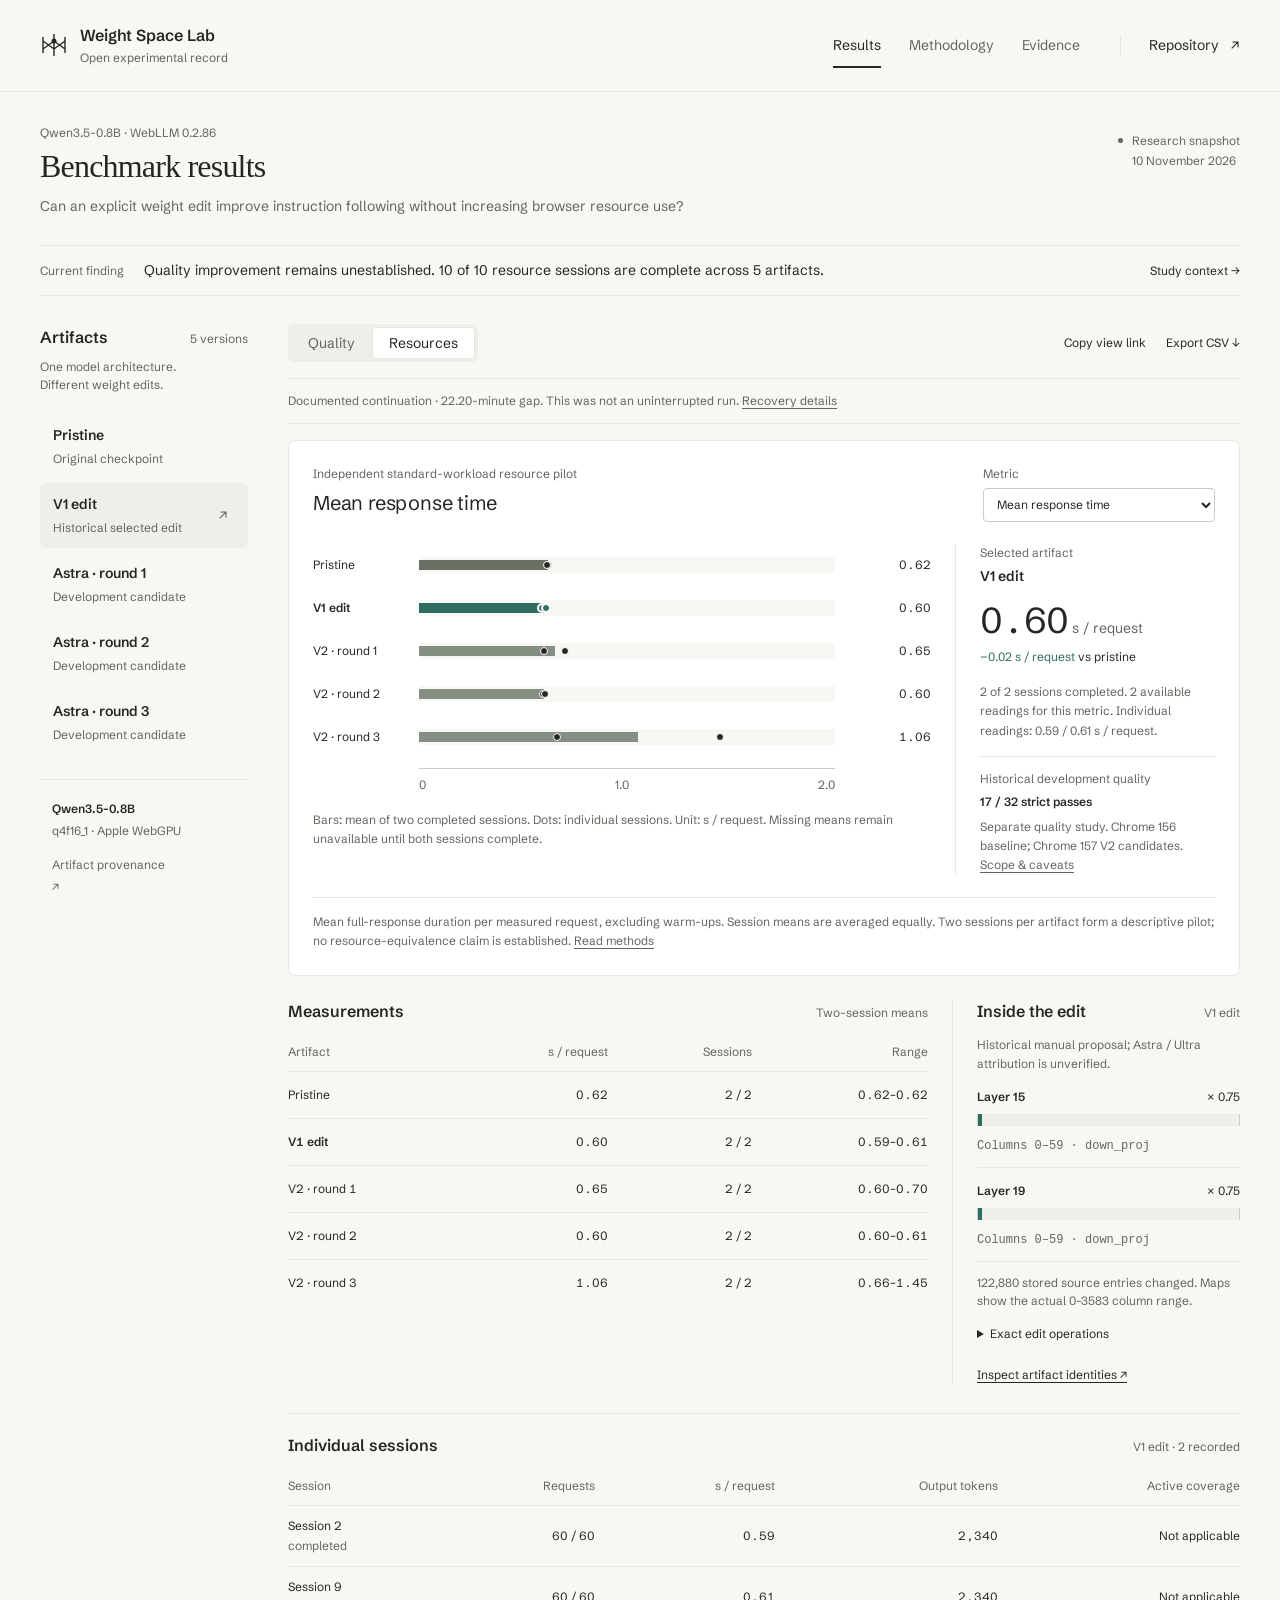
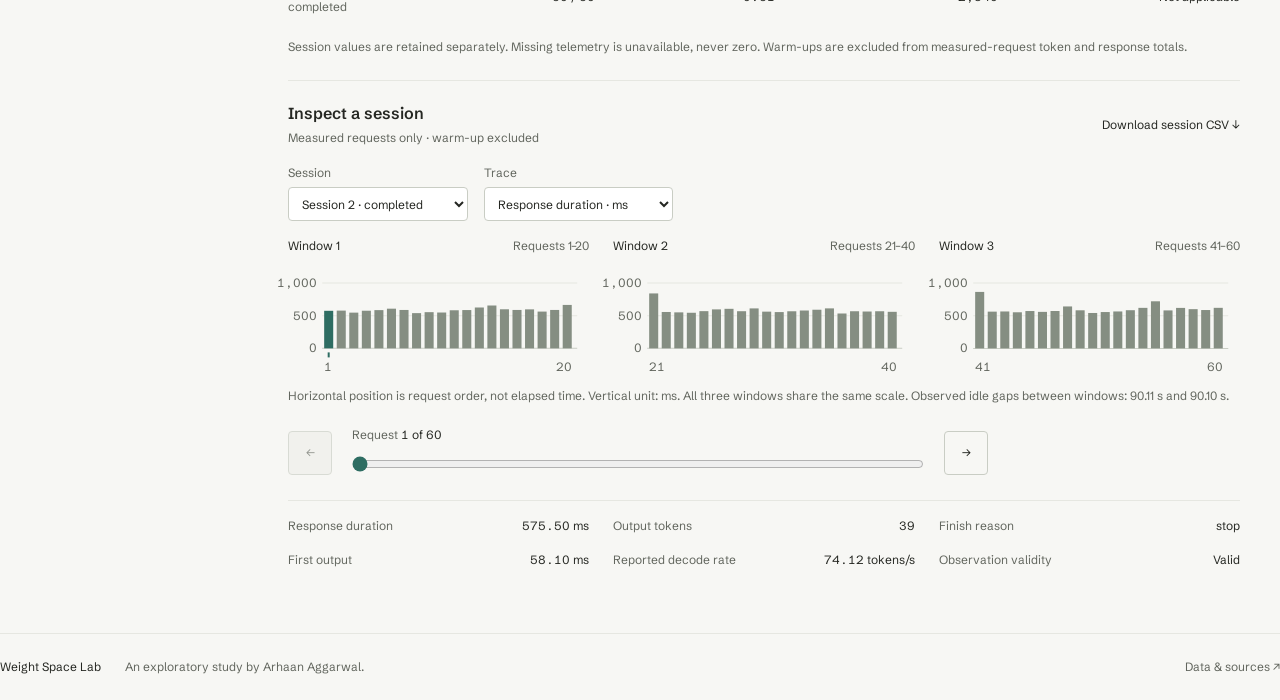
==== index.html @ e131fcf2 "Deploy audited research workbench from fd0ce2a" ====
<!doctype html>
<html lang="en">
<head>
  <meta charset="utf-8">
  <meta name="viewport" content="width=device-width, initial-scale=1">
  <meta name="theme-color" content="#f7f7f4">
  <meta name="description" content="An open research workbench for inspecting weight edits, instruction-following quality, and measured WebLLM resource use.">
  <title>Weight Space Lab · Research workbench</title>
  <link rel="icon" href="assets/favicon.svg?v=research-20261110" type="image/svg+xml">
  <link rel="preload" href="assets/schibsted-grotesk-regular.ttf" as="font" type="font/ttf" crossorigin>
  <link rel="stylesheet" href="styles.css?v=research-20261110">
  <script src="app.js?v=research-20261110" defer></script>
</head>
<body>
<a class="skip-link" href="#main">Skip to research</a>
<header class="site-header">
  <a class="brand" href="#results" aria-label="Weight Space Lab results">
    <svg class="brand-mark" width="28" height="28" viewBox="0 0 28 28" fill="none" aria-hidden="true"><path d="M3 6v16M14 3v22M25 6v16M3 10l11 8 11-8M3 18l11-8 11 8" stroke="currentColor" stroke-width="1.4"/><circle cx="14" cy="10" r="2.5" fill="currentColor"/></svg>
    <span>Weight Space Lab<span class="brand-subline">Open experimental record</span></span>
  </a>
  <nav class="primary-nav" aria-label="Research views">
    <a href="#results" data-route="results" aria-current="page">Results</a>
    <a href="#methodology" data-route="methodology">Methodology</a>
    <a href="#evidence" data-route="evidence">Evidence</a>
  </nav>
  <a class="repository-link" href="https://github.com/Arhaan2/weight-space-lab">Repository <span aria-hidden="true">↗</span></a>
</header>
<main id="main" class="shell">
  <section id="results" class="route-view" aria-labelledby="results-heading">
    <div class="page-heading">
      <div><p class="eyebrow">Qwen3.5-0.8B · WebLLM 0.2.86</p><h1 id="results-heading">Benchmark results</h1><p class="page-intro">Can an explicit weight edit improve instruction following without increasing browser resource use?</p></div>
      <div class="snapshot"><span class="snapshot-dot" aria-hidden="true"></span> Research snapshot<span id="snapshot-date">10 November 2026</span></div>
    </div>
    <div class="finding-strip"><span class="finding-label">Current finding</span><p id="current-finding"><!-- CURRENT_FINDING_START -->
Quality improvement remains unestablished. 10 of 10 resource sessions are complete across 5 artifacts.
<!-- CURRENT_FINDING_END --></p><a href="#methodology">Study context <span aria-hidden="true">→</span></a></div>
    <div class="interactive-workspace" hidden>
      <aside class="artifact-rail" aria-label="Weight artifacts">
        <div class="rail-heading"><h2>Artifacts</h2><span>5 versions</span></div>
        <p class="rail-note">One model architecture.<br>Different weight edits.</p>
        <div id="artifact-list" class="artifact-list"></div>
        <div class="rail-foot"><p>Qwen3.5-0.8B</p><span>q4f16_1 · Apple WebGPU</span><a href="#evidence">Artifact provenance <span aria-hidden="true">↗</span></a></div>
      </aside>
      <div class="comparison-workspace">
        <div class="workspace-toolbar">
          <div class="segmented" role="group" aria-label="Evidence type"><button type="button" data-view="quality" aria-pressed="true">Quality</button><button type="button" data-view="resources" aria-pressed="false">Resources</button></div>
          <label class="mobile-artifact">Artifact<select id="mobile-model" aria-label="Selected weight artifact"></select></label>
          <div class="toolbar-actions"><button class="text-button" id="copy-link" type="button">Copy view link</button><button class="text-button" id="export-csv" type="button">Export CSV <span aria-hidden="true">↓</span></button></div>
        </div>
        <div id="resource-context" class="resource-context" hidden></div>
        <div class="comparison-panel" data-ui>
          <div class="panel-heading"><div><p class="eyebrow" id="study-label">Historical V1 · held-out set</p><h2 id="chart-title">Strict prompt accuracy</h2></div><div class="filter-fields"><label id="scope-field">Prompt set<select id="scope"><option value="heldout">V1 held-out · 128</option><option value="development">Development · 32</option></select></label><label>Metric<select id="metric"></select></label></div></div>
          <div class="chart-detail-grid">
            <div class="chart-column"><div id="comparison-chart" class="comparison-chart" aria-label="Artifact comparison"></div><p id="chart-caption" class="chart-caption"></p></div>
            <aside id="selected-detail" class="selected-detail" aria-label="Selected artifact measurement"></aside>
          </div>
          <div id="scope-note" class="scope-note"></div>
        </div>
        <div class="evidence-grid">
          <section class="measurements-panel" aria-labelledby="measurements-heading"><div class="section-heading"><h2 id="measurements-heading">Measurements</h2><span id="table-scope"></span></div><div id="measurement-table"></div></section>
          <section class="edit-panel" aria-labelledby="edit-heading"><div class="section-heading"><h2 id="edit-heading">Inside the edit</h2><span id="edit-version"></span></div><div id="edit-detail"></div></section>
        </div>
        <section class="session-panel" id="session-panel" hidden aria-labelledby="session-heading"><div class="section-heading"><h2 id="session-heading">Individual sessions</h2><span id="session-count"></span></div><div id="session-table"></div></section>
      </div>
    </div>
    <div id="static-evidence" class="static-evidence">
<!-- STATIC_EVIDENCE_START -->
<h2>Development quality · 32 prompts</h2><table class="data-table"><caption class="visually-hidden">Development results</caption><thead><tr><th scope="col">Artifact</th><th scope="col">Strict passes</th><th scope="col">Loose passes</th><th scope="col">Output tokens</th></tr></thead><tbody><tr><th scope="row">Pristine</th><td data-label="Strict passes">16/32</td><td data-label="Loose passes">17/32</td><td data-label="Output tokens">13,941</td></tr><tr><th scope="row">V1 edit</th><td data-label="Strict passes">17/32</td><td data-label="Loose passes">18/32</td><td data-label="Output tokens">13,903</td></tr><tr><th scope="row">Astra round 1</th><td data-label="Strict passes">16/32</td><td data-label="Loose passes">17/32</td><td data-label="Output tokens">15,019</td></tr><tr><th scope="row">Astra round 2</th><td data-label="Strict passes">16/32</td><td data-label="Loose passes">17/32</td><td data-label="Output tokens">12,644</td></tr><tr><th scope="row">Astra round 3</th><td data-label="Strict passes">16/32</td><td data-label="Loose passes">17/32</td><td data-label="Output tokens">12,591</td></tr></tbody></table><p>Development-only evidence. The saved baseline and V1 used Chrome 156; fresh Astra candidates used Chrome 157. No V2 edit qualified. No verified untouched final prompts remained; V2’s conditional resource comparison was skipped.</p><h2>Historical V1 held-out quality · 128 prompts</h2><table class="data-table"><caption class="visually-hidden">Historical V1 held-out results</caption><thead><tr><th scope="col">Artifact</th><th scope="col">Strict passes</th><th scope="col">Loose passes</th><th scope="col">Output tokens</th></tr></thead><tbody><tr><th scope="row">Pristine</th><td data-label="Strict passes">69/128</td><td data-label="Loose passes">74/128</td><td data-label="Output tokens">68,243</td></tr><tr><th scope="row">V1 edit</th><td data-label="Strict passes">70/128</td><td data-label="Loose passes">77/128</td><td data-label="Output tokens">60,189</td></tr></tbody></table><p>Strict prompt difference: +0.78 percentage points; paired 95% interval -5.47 to +7.03 points. The interval includes zero. The edited evaluation was interrupted after 94 outputs and continued for 34; historical timing does not establish a controlled resource gain.</p><h2>Independent all-artifact resource study</h2><p>Documented continuation. Integrity verification stopped before position 7; 6 completed sessions were retained. The gap after position 6 was 22.20 minutes. Both R3 observations remain included. Matching hardware/runtime does not establish uninterrupted or constant host conditions.</p><table class="data-table"><caption class="visually-hidden">Individual standard-workload resource sessions</caption><thead><tr><th scope="col">Session / artifact</th><th scope="col">Status</th><th scope="col">Requests</th><th scope="col">Output tokens</th><th scope="col">Response sum (s)</th><th scope="col">Sampled native peak (GB)</th></tr></thead><tbody><tr><th scope="row">1 · Pristine</th><td data-label="Status">completed</td><td data-label="Requests">60/60</td><td data-label="Output tokens">2,340</td><td data-label="Response sum (s)">37.24</td><td data-label="Sampled native peak (GB)">2.987</td></tr><tr><th scope="row">2 · V1 edit</th><td data-label="Status">completed</td><td data-label="Requests">60/60</td><td data-label="Output tokens">2,340</td><td data-label="Response sum (s)">35.55</td><td data-label="Sampled native peak (GB)">3.002</td></tr><tr><th scope="row">3 · Astra round 1</th><td data-label="Status">completed</td><td data-label="Requests">60/60</td><td data-label="Output tokens">2,340</td><td data-label="Response sum (s)">36.17</td><td data-label="Sampled native peak (GB)">3.010</td></tr><tr><th scope="row">4 · Astra round 2</th><td data-label="Status">completed</td><td data-label="Requests">60/60</td><td data-label="Output tokens">2,340</td><td data-label="Response sum (s)">35.90</td><td data-label="Sampled native peak (GB)">3.123</td></tr><tr><th scope="row">5 · Astra round 3</th><td data-label="Status">completed</td><td data-label="Requests">60/60</td><td data-label="Output tokens">2,340</td><td data-label="Response sum (s)">39.68</td><td data-label="Sampled native peak (GB)">2.994</td></tr><tr><th scope="row">6 · Astra round 3</th><td data-label="Status">completed</td><td data-label="Requests">60/60</td><td data-label="Output tokens">2,340</td><td data-label="Response sum (s)">86.96</td><td data-label="Sampled native peak (GB)">2.797</td></tr><tr><th scope="row">7 · Astra round 2</th><td data-label="Status">completed</td><td data-label="Requests">60/60</td><td data-label="Output tokens">2,340</td><td data-label="Response sum (s)">36.30</td><td data-label="Sampled native peak (GB)">2.986</td></tr><tr><th scope="row">8 · Astra round 1</th><td data-label="Status">completed</td><td data-label="Requests">60/60</td><td data-label="Output tokens">2,340</td><td data-label="Response sum (s)">42.08</td><td data-label="Sampled native peak (GB)">2.980</td></tr><tr><th scope="row">9 · V1 edit</th><td data-label="Status">completed</td><td data-label="Requests">60/60</td><td data-label="Output tokens">2,340</td><td data-label="Response sum (s)">36.58</td><td data-label="Sampled native peak (GB)">3.148</td></tr><tr><th scope="row">10 · Pristine</th><td data-label="Status">completed</td><td data-label="Requests">60/60</td><td data-label="Output tokens">2,340</td><td data-label="Response sum (s)">36.90</td><td data-label="Sampled native peak (GB)">3.198</td></tr></tbody></table><p>Two sessions per artifact are planned in mirrored order. Native footprint is sampled owned-Chrome-process-tree footprint in decimal GB, not physical VRAM. CPU, GPU and power coverage are retained in the complete JSON. No equivalence claim is established.</p><p><a href="results.json" download>Download complete results JSON</a> · <a href="https://github.com/Arhaan2/weight-space-lab/blob/43a01f81ededd3b5f7b9c24997ce6c720db84c0f/reports/ifeval-browser-v1-final/README.md">V1 report</a> · <a href="https://github.com/Arhaan2/weight-space-lab/blob/70a41ac9fc2f9e3bffa2d231ebfaba0819505995/reports/ifeval-browser-v2-collaboration-run/README.md">V2 report</a></p>
<!-- STATIC_EVIDENCE_END -->
    </div>
    <p id="app-error" class="load-error" hidden>The interactive view could not start. The saved results below remain available, along with the complete JSON evidence.</p>
    <noscript><p class="noscript-note">The saved results above are available without JavaScript. Enable JavaScript for artifact selection and interactive comparisons.</p></noscript>
  </section>
  <section id="methodology" class="route-view document-view" aria-labelledby="methodology-heading">
    <div class="page-heading"><div><p class="eyebrow">Experimental design</p><h1 id="methodology-heading">Experimental methodology</h1><p class="page-intro">Three distinct studies connect weight edits, instruction following and browser measurements.</p></div><button type="button" class="outline-button print-button">Print methods</button></div>
    <div class="method-overview"><div><h2>The research question</h2><p>Ask Astra to modify the weights of a small language model with an explicit benchmark objective. Measure quality and runtime behavior, then inspect whether any improvement survives a fair comparison.</p></div><div class="method-facts"><dl><div><dt>Base model</dt><dd>Qwen3.5-0.8B</dd></div><div><dt>Deployment</dt><dd>WebLLM 0.2.86 · q4f16_1</dd></div><div><dt>Quality benchmark</dt><dd>IFEval instruction following</dd></div><div><dt>Resource workload</dt><dd>Browser LLM Bench · standard</dd></div></dl></div></div>
    <div class="study-ledger">
      <article><div class="study-index">V1</div><div><h2>Historical edit and held-out evaluation</h2><p>A manually supplied edit was selected on 32 development prompts, then evaluated against the original on 128 held-out prompts. Strict prompt passes changed from 69 to 70. The paired 95% confidence interval crosses zero.</p><p class="method-limitation">The candidate run was interrupted and resumed. Its token and timing observations do not establish a controlled resource improvement.</p></div><span class="state-label">Inconclusive</span></article>
      <article><div class="study-index">V2</div><div><h2>Fresh Astra proposals, bounded selection</h2><p>Three fresh-context gpt-6-astra proposals were evaluated on the same 32 development prompts. Qualification required more than 16 strict passes, at most 13,941 output tokens, and valid deployment and memory limits. None qualified.</p><p class="method-limitation">The saved baseline used Chrome 156; candidates used Chrome 157. No verified untouched final prompts remained. The conditional resource comparison was skipped.</p></div><span class="state-label">Pristine retained</span></article>
      <article><div class="study-index">R</div><div><h2>Independent all-artifact resource study</h2><p>The follow-up protocol compares pristine, V1 and all three V2 edits on the original standard workload. Its mirrored order balances two sessions per artifact; eligibility in the earlier quality study is not required.</p><p class="method-limitation" id="resource-method-status"><!-- RESOURCE_METHOD_STATUS_START -->
10 of 10 planned sessions are complete in the public report. Quality eligibility was not required. Two sessions per artifact form a descriptive pilot, not an equivalence test.
<!-- RESOURCE_METHOD_STATUS_END --></p></div><span class="state-label" id="resource-method-state"><!-- RESOURCE_METHOD_STATE_START -->
Complete
<!-- RESOURCE_METHOD_STATE_END --></span></article>
    </div>
    <section class="methods-details" aria-labelledby="method-details-heading"><div class="section-heading"><h2 id="method-details-heading">Protocol details</h2><a href="research-methodology.json" download>Download methods JSON <span aria-hidden="true">↓</span></a></div><div id="methodology-detail"><!-- METHODS_DETAIL_START -->
<details><summary>V1 historical quality</summary><div class="method-body"><p>Does the frozen edit improve instruction compliance on the selected evaluation subset?</p><p><strong>Scope.</strong> 32 development prompts; selected 128-prompt / 173-instruction Google IFEval evaluation subset. Not the full benchmark.</p><p><strong>Selection.</strong> Candidate frozen before the final comparison; final observations did not choose the edit.</p><dl><div><dt>Temperature</dt><dd>0</dd></div><div><dt>Top p</dt><dd>1</dd></div><div><dt>Seed</dt><dd>42</dd></div><div><dt>Thinking</dt><dd>False</dd></div><div><dt>Context positions</dt><dd>4096</dd></div><div><dt>Quality output cap positions</dt><dd>1024</dd></div><div><dt>Quality max sampled output tokens</dt><dd>1020</dd></div><div><dt>Quality request timeout seconds</dt><dd>120</dd></div><div><dt>Warmups per load</dt><dd>1</dd></div><div><dt>Warmup cap positions</dt><dd>16</dd></div><div><dt>Warmup max sampled tokens</dt><dd>12</dd></div><div><dt>Fresh conversation per request</dt><dd>True</dd></div></dl><ul><li>Strict 69/128 versus 70/128; difference +0.78125 percentage points, paired 95% interval −5.46875 to +7.03125 points. Improvement and equivalence are unestablished.</li><li>Candidate final execution was interrupted after 94 outputs and separately continued for 34 undispatched suffix items.</li><li>Final prompts are now exposed; historical outcomes cannot become new untouched confirmation.</li></ul><p><a href="https://github.com/Arhaan2/weight-space-lab/blob/43a01f81ededd3b5f7b9c24997ce6c720db84c0f/reports/ifeval-browser-v1-final/README.md">V1 result</a> · <a href="https://github.com/Arhaan2/weight-space-lab/blob/43a01f81ededd3b5f7b9c24997ce6c720db84c0f/docs/ifeval-v1-reproduction.md">V1 reproduction and exact source pins</a> · <a href="https://github.com/Arhaan2/weight-space-lab/blob/43a01f81ededd3b5f7b9c24997ce6c720db84c0f/reports/ifeval-browser-v1-final/item-ids.json">V1 selected item IDs</a></p></div></details>
<details><summary>V2 adaptive development search</summary><div class="method-body"><p>Can Astra produce strict compliance above 16/32 using at most 13,941 sampled output tokens?</p><p><strong>Scope.</strong> Three actual Astra proposals evaluated on the same 32-prompt Ai2 RLVR-IFeval development set against the saved pristine baseline; no untouched final prompts.</p><p><strong>Selection.</strong> Require strict &gt; 16/32, tokens ≤ 13,941 and complete technical validation. Rank strict compliance, then fewer tokens, then earlier round; pristine wins quality ties.</p><dl><div><dt>Temperature</dt><dd>0</dd></div><div><dt>Top p</dt><dd>1</dd></div><div><dt>Seed</dt><dd>42</dd></div><div><dt>Thinking</dt><dd>False</dd></div><div><dt>Context positions</dt><dd>4096</dd></div><div><dt>Quality output cap positions</dt><dd>1024</dd></div><div><dt>Quality max sampled output tokens</dt><dd>1020</dd></div><div><dt>Quality request timeout seconds</dt><dd>120</dd></div><div><dt>Warmups per load</dt><dd>1</dd></div><div><dt>Warmup cap positions</dt><dd>16</dd></div><div><dt>Warmup max sampled tokens</dt><dd>12</dd></div><div><dt>Fresh conversation per request</dt><dd>True</dd></div></dl><ul><li>All three candidates scored strict 16/32 and loose 17/32. Pristine was retained under the frozen rule.</li><li>One adaptive editor trajectory; three fresh agents are not independent editor replications.</li><li>Historical baseline Chrome 156.0.8078.80 versus candidates 157.0.8103.39 prevents isolated weight-only causal attribution.</li><li>The original conditional resource comparison was skipped; the separately authorized all-edit pilot does not reopen this selection.</li></ul><p><a href="https://github.com/Arhaan2/weight-space-lab/blob/70a41ac9fc2f9e3bffa2d231ebfaba0819505995/reports/ifeval-browser-v2-collaboration-run/result.json">V2 development result</a> · <a href="https://github.com/Arhaan2/weight-space-lab/blob/43a01f81ededd3b5f7b9c24997ce6c720db84c0f/docs/ifeval-v2-final-data.md">Untouched-final-data audit</a></p></div></details>
<details><summary>All-edit resource pilot</summary><div class="method-body"><p>How do pristine and every completed edit compare on the same current browser resource workload?</p><p><strong>Scope.</strong> Five artifacts × two browser sessions; 60 fixed-prompt measured requests per session. Quality qualification is not required. See the separate result for actual completion status.</p><p><strong>Selection.</strong> Include all five frozen deployed artifacts regardless of development quality; do not select retrospectively from resource outcomes.</p><p><strong>Aggregation.</strong> Compute each metric within each session first, then report both values and their equal-weight arithmetic mean/minimum/maximum. Artifact throughput is the mean of the two session throughput ratios, not pooled tokens divided by pooled seconds. Independently averaged throughput and milliseconds per token need not be reciprocals.</p><p><strong>Public resource workload prompt.</strong> “In three short sentences, explain why leaves change color in autumn.”</p><dl><div><dt>Temperature</dt><dd>0</dd></div><div><dt>Top p</dt><dd>1</dd></div><div><dt>Seed</dt><dd>42</dd></div><div><dt>Thinking</dt><dd>False</dd></div><div><dt>Context positions</dt><dd>4096</dd></div><div><dt>Output cap positions</dt><dd>64</dd></div><div><dt>Max sampled output tokens</dt><dd>60</dd></div><div><dt>Request timeout seconds</dt><dd>60</dd></div><div><dt>Warmups per load</dt><dd>1</dd></div><div><dt>Warmup cap positions</dt><dd>16</dd></div><div><dt>Warmup max sampled tokens</dt><dd>12</dd></div><div><dt>Fresh conversation per request</dt><dd>True</dd></div><div><dt>Measured requests per session</dt><dd>60</dd></div><div><dt>Windows</dt><dd>3</dd></div><div><dt>Requests per window</dt><dd>20</dd></div><div><dt>Between windows seconds</dt><dd>90</dd></div><div><dt>Baseline seconds</dt><dd>15</dd></div><div><dt>Final loaded idle seconds</dt><dd>30</dd></div><div><dt>Recovery seconds</dt><dd>15</dd></div><div><dt>Public workload prompt</dt><dd>In three short sentences, explain why leaves change color in autumn.</dd></div></dl><ul><li>Mirrored order balances a linear trend in session position, not necessarily elapsed time when durations differ. It is not randomized or fully counterbalanced and does not eliminate nonlinear drift or carryover.</li><li>One device and two sessions per artifact; 60 repeated fixed-prompt requests are not 60 independent experiments or a quality benchmark sample.</li><li>No significance, equivalence, general efficiency or fresh quality-preservation claim.</li><li>Fresh browser profile and IndexedDB do not imply a cold operating-system disk cache.</li><li>The historical Chrome-version mismatch concerns quality; the current resource environment is independently checked for matching.</li><li>Lower CPU/GPU activity or power rates with longer responses do not establish lower cumulative computation or energy; compare duration and coverage.</li></ul><p><a href="https://github.com/Arhaan2/weight-space-lab/blob/28f9b87dafefe05572272120a6d2295262bf7f69/docs/resource-all-edits-protocol.md">All-edit resource protocol</a> · <a href="https://github.com/Arhaan2/weight-space-lab/blob/28f9b87dafefe05572272120a6d2295262bf7f69/reports/resource-all-edits-v1/result.json">All-edit resource result</a></p></div></details>
<details><summary>Documented resource continuation</summary><div class="method-body"><p>A filesystem integrity-preflight pause separates completed position6 from unused position7; this is not an uninterrupted run. The slow completed R3 observation remains included.</p><dl><div><dt>Preserved completed positions</dt><dd>1, 2, 3, 4, 5, 6</dd></div><div><dt>Continuation positions</dt><dd>7, 8, 9, 10</dd></div><div><dt>Failure stage</dt><dd>Integrity verification before position7 reservation; no session7 directory, load or generation existed.</dd></div><div><dt>Failure type</dt><dd>TimeoutExpired</dd></div><div><dt>Recovered file role</dt><dd>Protected historical V2 terminal result</dd></div><div><dt>Recovered bytes</dt><dd>10,135</dd></div><div><dt>Recovered SHA-256</dt><dd>d99b83a1ab12379af0fb4ae7549200f56c356e4180b7997afff1f27d53188761</dd></div><div><dt>Recovery method</dt><dd>Ordinary filesystem materialization completed after bounded read timeout; exact frozen bytes verified; no replacement or reconstruction.</dd></div><div><dt>Gap after position 6</dt><dd>1,331.75 seconds</dd></div><div><dt>Original calendar and total limits</dt><dd>Unchanged</dd></div><div><dt>Replaced completed sessions</dt><dd>0</dd></div><div><dt>Model dispatch retries</dt><dd>0</dd></div></dl><p>Hardware and runtime matching does not establish constant background host activity or uninterrupted conditions. Both R3 observations remain in the descriptive comparison.</p></div></details>
<details><summary>Resource environment</summary><div class="method-body"><p>Matched hardware and runtime verified across the completed schedule.</p><dl><div><dt>Processor</dt><dd>Apple M4 Pro</dd></div><div><dt>Logical CPUs</dt><dd>14</dd></div><div><dt>Physical / unified memory</dt><dd>24 GiB (25,769,803,776 bytes)</dd></div><div><dt>Hardware model</dt><dd>Mac16,7</dd></div><div><dt>MacOS</dt><dd>26.6.2</dd></div><div><dt>Chrome</dt><dd>157.0.8103.39</dd></div><div><dt>Runtime</dt><dd>WebLLM 0.2.86</dd></div><div><dt>Quantization</dt><dd>q4f16_1</dd></div></dl><p>Memory is the operating system’s reported physical / unified capacity, converted from bytes to GiB. It is not a measurement of model memory or physical GPU residency.</p></div></details>
<details><summary>Scoring and uncertainty</summary><div class="method-body"><dl><div><dt>Grader identity</dt><dd>official_ifeval:d273d53c0d49aa509641885b183d98facd8d2bb2697725f9a2efbaaec52074fd</dd></div><div><dt>Strict prompt</dt><dd>All instructions in the prompt must pass official strict checks.</dd></div><div><dt>Strict instruction</dt><dd>Passing instructions divided by scheduled instructions.</dd></div><div><dt>Loose</dt><dd>Official IFEval loose alternatives; secondary metric.</dd></div><div><dt>Truncations</dt><dd>Retained and graded</dd></div><div><dt>Reasoning policy</dt><dd>Extract answer after complete leading think block; no answer repair.</dd></div><div><dt>Grader timeout seconds</dt><dd>20</dd></div><div><dt>Grader retries</dt><dd>0</dd></div><div><dt>V1 uncertainty</dt><dd>10,000 paired prompt-cluster percentile bootstrap samples; seed 0, lexicographic item order and linear quantiles; not an equivalence test.</dd></div></dl></div></details>
<details><summary>Telemetry definitions and coverage</summary><div class="method-body"><dl><div><dt>Sampled output tokens · tokens</dt><dd>Sum across measured requests; excludes warm-up and four injected boundary IDs. Measured completions None Different output lengths mean different realized work. Unavailable/null, never zero-filled</dd></div><div><dt>Total response time · ms</dt><dd>Sum of browser wall time around measured completion calls, including prefill and decode. Measured requests None Excludes load, warm-up and idle gaps; not full-session or decode-only time. Unavailable/null, never zero-filled</dd></div><div><dt>Response time per sampled token · ms/token</dt><dd>Within each session: summed response milliseconds divided by sampled output tokens. Across sessions: equal-weight mean of the two session values; it need not be the inverse of mean throughput. Session ratio of sums None Includes prefill overhead; output-length differences affect normalization. Unavailable/null, never zero-filled</dd></div><div><dt>Model load time · ms</dt><dd>Reported model load duration. One load None Separate from warm-up and session timing; browser cache policy does not guarantee a cold operating-system cache. Unavailable/null, never zero-filled</dd></div><div><dt>Profile session time · ms</dt><dd>Total measured profile duration, including prescribed baseline, idle and recovery phases. Browser profile None Separate from response time and controller-stage ledger time. Unavailable/null, never zero-filled</dd></div><div><dt>Peak accounted process footprint · decimal GB</dt><dd>Maximum sampled sum of per-process ri_phys_footprint during the profile, divided by 1e9. Dedicated Chrome process tree None Not globally deduplicated physical RAM; do not add GPU descriptors, WASM address space or RSS. Unavailable/null, never zero-filled</dd></div><div><dt>Final loaded-idle footprint · decimal GB</dt><dd>Median sampled footprint in the idle phase after the final active window. Dedicated Chrome process tree None A retained-memory observation, not all machine memory. Unavailable/null, never zero-filled</dd></div><div><dt>Recovery footprint · decimal GB</dt><dd>Median sampled footprint during recovery. Dedicated Chrome process tree None A remaining level, not the amount of memory freed. Unavailable/null, never zero-filled</dd></div><div><dt>CPU capacity · %</dt><dd>Time-weighted complete process-tree CPU intervals divided by logical CPU count. Dedicated Chrome process tree Valid, wholly contained active-interval duration divided by total active duration 100% means total logical CPU capacity under this normalization, not one core. This is an activity rate, not cumulative computation; a lower rate with a longer response does not establish less total work. Unavailable/null, never zero-filled</dd></div><div><dt>Experimental GPU time · ms/s</dt><dd>Driver-accounted command-buffer time per elapsed second via AGX AppUsage. Dedicated Chrome process tree, including rendering Valid, wholly contained active-interval duration divided by total active duration Not GPU utilization, occupancy, arithmetic-operation count or model-only time; queues may overlap and counter changes invalidate intervals. This is a rate: lower GPU milliseconds per second with a longer response does not establish less cumulative work. Unavailable/null, never zero-filled</dd></div><div><dt>GPU buffer descriptors · bytes</dt><dd>Sampled maximum of WebGPU buffer descriptor byte accounting. WebGPU allocation bookkeeping None Not physical VRAM or residency. Unavailable/null, never zero-filled</dd></div><div><dt>WASM address space · bytes</dt><dd>Sampled maximum of WebAssembly linear-memory byte length. WASM linear address space None Not physical residency; do not add to native footprint. Unavailable/null, never zero-filled</dd></div><div><dt>Host subsystem power · W</dt><dd>Observed CPU/GPU/ANE subsystem estimate, interval-weighted over valid active intervals. Whole-host subsystems Valid, wholly contained active-interval duration divided by total active duration Not wall power or model watts; unprivileged capture may leave it unavailable. Watts are a rate, not energy: lower power with longer duration does not establish lower joules. Unavailable/null, never zero-filled</dd></div><div><dt>Host subsystem energy · J</dt><dd>Original merger integrates observed power-interval overlap across first-active to last-active bounds; may include between-burst idle. Whole-host subsystems Original observed covered-interval duration; missing intervals are not filled Not request-only energy or causal model energy; five-second observed pre-run baseline where available. Unavailable/null, never zero-filled</dd></div><div><dt>Mean response time · ms/request</dt><dd>Summed measured response time divided by measured request count. Session None A mean within a session does not add independent experimental replicates. Unavailable/null, never zero-filled</dd></div><div><dt>End-to-end output throughput · tokens/s</dt><dd>Within each session: summed measured output tokens divided by summed response seconds. Across two sessions: equal-weight arithmetic mean of those two ratios, not a pooled token/second ratio. Session ratio of sums None Not a mean of request rates, decode-only throughput or equal work when lengths differ. Unavailable/null, never zero-filled</dd></div></dl></div></details>
<details><summary>Reproduction and preserved failures</summary><div class="method-body"><ul><li>Use pinned source model/data revisions and released ordered item IDs; selection reruns without private exclusions may differ.</li><li>Reconstruct each independent deterministic source transformation and verify complete source/deployment manifest identities.</li><li>Verify current environment, actual fetched model/runtime bytes, per-session manifests and durable accounting before interpreting resource differences.</li><li>Public hashes and aggregates support reconstruction and arithmetic audits; withheld raw outputs and private custody records are needed for independent original regrading and editor-access verification.</li><li>V1 conversion-environment failure and the 94+34 manually continued candidate final evaluation remain documented.</li><li>V2 initial sandbox failure generated nothing but consumed one browser attempt; only three real candidate evaluations remained.</li><li>V2 round 3 offline grading stopped before any checker call after completed browser output and cleanup. Exact-byte recovery and one 27.657-second offline pass added zero model loads/generations or editor calls. Nineteen harness files, 171 pinned evaluator payloads and four frozen inputs were recovered; 347 unavailable bytecodes were quarantined; the 758/758 frozen-input preflight matched.</li><li>The all-artifact resource study stopped after six completed sessions when the position-7 integrity check timed out on an offloaded protected historical file. The failed check charged 28.943 seconds, with no session-7 reservation, model load or generation. The original 10,135 bytes were later ordinarily materialized with the exact frozen hash and no overwrite. A separate continuation is limited to original positions 7–10 under the retained clocks and deadline. The slow second R3 observation and the inter-session gap remain part of the evidence; no uninterrupted run is claimed.</li></ul></div></details>
<!-- METHODS_DETAIL_END --></div></section>
    <div class="next-question"><h2>What would support a stronger claim?</h2><p>A subsequent quality study would need a newly measured baseline on the same current browser and a verified untouched final set. Resource conclusions would need more repeated sessions, with the same workload and explicit counter scope.</p></div>
  </section>
  <section id="evidence" class="route-view document-view" aria-labelledby="evidence-heading">
    <div class="page-heading"><div><p class="eyebrow">Provenance and reuse</p><h1 id="evidence-heading">Data and provenance</h1><p class="page-intro">Public reports, artifact identities and machine-readable results behind every view.</p></div><a class="outline-button" href="citation.cff" download>Download citation <span aria-hidden="true">↓</span></a></div>
    <div class="download-row"><a href="results.json" download><span>Results dataset</span><small>JSON · exact reported observations</small><span aria-hidden="true">↓</span></a><a href="research-methodology.json" download><span>Research methodology</span><small>JSON · scope and definitions</small><span aria-hidden="true">↓</span></a><!-- RESOURCE_DOWNLOAD_START -->
<a href="resource-study.json" download><span>Resource sessions</span><small>JSON · sessions and telemetry</small><span aria-hidden="true">↓</span></a>
<!-- RESOURCE_DOWNLOAD_END --></div>
    <section><div class="section-heading"><h2>Source documents</h2><span>Public experimental record</span></div><div id="source-list" class="source-list"><a href="https://github.com/Arhaan2/weight-space-lab">Open the source repository <span aria-hidden="true">↗</span></a></div></section>
    <section class="identity-section"><div class="section-heading"><h2>Artifact identities</h2><span>SHA-256 · deployment artifacts</span></div><div id="identity-table"></div><p class="small-note">The source checkpoint and deployed quantized artifact are different objects. Complete hashes and edit operations are retained in the downloadable data.</p></section>
    <div class="credit-grid"><section><h2>Built on open work</h2><p><a href="https://github.com/gufranmirza/browser-llm-bench">Browser LLM Bench</a> by Gufran Mirza and Arhaan Aggarwal supplies the resource workload. Instruction-following evaluation builds on <a href="https://github.com/google-research/google-research/tree/master/instruction_following_eval">Google’s IFEval</a> and the <a href="https://huggingface.co/datasets/allenai/RLVR-IFeval">Ai2 RLVR-IFeval development data</a>.</p><p>Model: <a href="https://huggingface.co/Qwen/Qwen3.5-0.8B">Qwen</a>. Browser runtime: <a href="https://github.com/mlc-ai/web-llm">WebLLM / MLC</a>. The repository records the underlying weight-space research and experiment history.</p></section><section><h2>How to read this record</h2><p>This is an experimental research record, not a peer-reviewed result. Development performance, held-out quality, and resource measurements are separate evidence scopes. Missing observations remain unavailable.</p><p>Code and site: <a href="LICENSE.txt">MIT license</a>. Self-hosted Schibsted Grotesk: <a href="assets/OFL.txt">SIL Open Font License</a>.</p></section></div>
  </section>
</main>
<footer class="site-footer"><span>Weight Space Lab</span><p>An exploratory study by Arhaan Aggarwal.</p><a href="#evidence">Data &amp; sources <span aria-hidden="true">↗</span></a></footer>
<div id="announcement" class="visually-hidden" role="status" aria-live="polite" aria-atomic="true"></div>
<!-- RESEARCH_DATA_START -->
<script id="research-data" type="application/json">{"schema_version":1,"project":"Weight Space Lab","updated":"2026-11-10","model":{"name":"Qwen3.5-0.8B","revision":"2fc06364715b967f1860aea9cf38778875588b17","runtime":"WebLLM 0.2.86","quantization":"q4f16_1","backend":"Apple WebGPU"},"v1":{"status":"completed_inconclusive","development":{"baseline":{"strict":16,"loose":17,"total":32,"output_tokens":13941,"generation_seconds":263.5452995605469},"candidate":{"strict":17,"loose":18,"total":32,"output_tokens":13903,"generation_seconds":266.79330004882814}},"heldout":{"metrics":{"instruction_loose":{"baseline":{"denominator":173,"numerator":112,"value":0.6473988439306358},"candidate":{"denominator":173,"numerator":116,"value":0.6705202312138728},"ci95_percentage_points":[-2.9069767441860463,7.6923076923076925],"difference_percentage_points":2.312138728323699},"instruction_strict":{"baseline":{"denominator":173,"numerator":106,"value":0.6127167630057804},"candidate":{"denominator":173,"numerator":108,"value":0.6242774566473989},"ci95_percentage_points":[-3.8461538461538463,6.2857142857142865],"difference_percentage_points":1.1560693641618496},"prompt_loose":{"baseline":{"denominator":128,"numerator":74,"value":0.578125},"candidate":{"denominator":128,"numerator":77,"value":0.6015625},"ci95_percentage_points":[-3.90625,8.59375],"difference_percentage_points":2.34375},"prompt_strict":{"baseline":{"denominator":128,"numerator":69,"value":0.5390625},"candidate":{"denominator":128,"numerator":70,"value":0.546875},"ci95_percentage_points":[-5.46875,7.03125],"difference_percentage_points":0.78125}},"paired_prompt_outcomes":{"loose":{"improved":10,"regressed":7,"tied":111,"unresolved":0},"strict":{"improved":8,"regressed":7,"tied":113,"unresolved":0}},"arms":{"baseline":{"accounting":{"ambiguous_dispatch_outcomes":0,"attempted_model_failures":0,"attempted_scored_requests":128,"dispatched_without_observed_output":0,"execution_status_counts":{"ok":69,"truncated":59},"graded_outputs":128,"grader_errors":0,"grader_timeouts":0,"missing_outputs_including_unexecuted":0,"natural_completions":69,"scheduled_prompts":128,"scored_generated_tokens":68243,"scored_generation_seconds":1704.5630007324219,"scored_input_tokens":8745,"scored_requests_with_unknown_duration":0,"scored_requests_with_unknown_tokens":0,"truncations":59,"unexecuted_slots":0},"allocation_sampled_maxima":{"eventLoopDelayMs":15305.599999904633,"gpuBufferBytes":1747697720,"heapBytes":null,"wasmBytes":283181056},"source_checkpoint_sha256":"f3272ddbea59cc854268e91e387416cd84a633a97ae7d9cfaa1325890eac602d","deployed_artifact_sha256":"5ead3e9c60107ab7168bee5373f6cd636c839b82557fed6550aaaa30170aa5b0"},"candidate":{"accounting":{"ambiguous_dispatch_outcomes":0,"attempted_model_failures":0,"attempted_scored_requests":128,"dispatched_without_observed_output":0,"execution_status_counts":{"ok":77,"truncated":51},"graded_outputs":128,"grader_errors":0,"grader_timeouts":0,"missing_outputs_including_unexecuted":0,"natural_completions":77,"scheduled_prompts":128,"scored_generated_tokens":60189,"scored_generation_seconds":1227.9859008789062,"scored_input_tokens":8745,"scored_requests_with_unknown_duration":0,"scored_requests_with_unknown_tokens":0,"truncations":51,"unexecuted_slots":0},"allocation_sampled_maxima":{"eventLoopDelayMs":9645,"gpuBufferBytes":1747697720,"heapBytes":null,"wasmBytes":283181056},"source_checkpoint_sha256":"f9c767c06ec3c17dbdfedc43b695d64d025ae7393d3f425cee71ef45c358d6bf","deployed_artifact_sha256":"6e18cc4906ce18786b9197bcc7fb5f93ffc706d808b0809150349546eef3627b"}}},"edit":{"operation":"scale_columns","layers":[15,19],"tensor":"mlp.down_proj.weight","columns":[0,59],"scale":0.75,"changed_bf16_entries":122880,"editor_attribution":"Operator-attributed Astra / Ultra; provider identity and usage not observed."}},"v2":{"status":"complete","description":"3 candidate development evaluations are complete. No edit qualified; the original model was retained. The combined quality and resource goal was not demonstrated.","proposal_limit":4,"development_prompts":32,"untouched_final_prompts":0,"resource_session_order":["A","B","B","A"],"requests_per_resource_session":60,"resource_status":"pristine_retained_no_comparison","qualification":{"strict_passes_greater_than":16,"output_tokens_at_most":13941},"resource_status_label":"Skipped: pristine retained","limitation":"No verified untouched final prompts remain. V2 quality results are development evidence, without fresh held-out confirmation.","execution":{"schema_version":1,"kind":"sanitized_v2_collaboration_result","updated_at_utc":"2026-11-10T22:05:38.806569+00:00","study_sha256":"bf38a30cb9bd0bac1b4afc2167b9293c32bb4d61b1af3e178a0f474e502b4e0c","continuation_sha256":"b25f884b71c2c538fbbd2659a09bcc0ee12a6e0bce824596fe07ca717324a82c","status":"complete","joint_goal_status":"no_qualifying_edit","model":"Qwen3.5-0.8B","runtime":"WebLLM 0.2.86 / MLC","quantization":"q4f16_1","benchmark":"32-prompt Ai2 RLVR-IFeval development set","baseline":{"strict_passes":16,"loose_passes":17,"denominator":32,"scored_output_tokens":13941,"natural_completions":20,"truncations":12,"generation_seconds":263.5452995605469,"technically_valid":true,"unresolved_grader_errors":0},"baseline_environment":{"chrome_version":"156.0.8078.80","user_agent":"Mozilla/5.0 (Macintosh; Intel Mac OS X 10_15_7) AppleWebKit/537.36 (KHTML, like Gecko) Chrome/156.0.0.0 Safari/537.36","platform":"MacIntel","hardware_concurrency":14},"rounds":[{"round":1,"status":"completed","editor_dispatched":true,"metrics":{"strict_passes":16,"loose_passes":17,"denominator":32,"scored_output_tokens":15019,"natural_completions":18,"truncations":14,"generation_seconds":279.5922004394531,"technically_valid":true,"unresolved_grader_errors":0},"qualifies":false,"artifact_sha256":"704590e6512285752e25795f2a81c389429ed662bf80f58d5a89227ea89e40fc","editor_delivery_turns":1,"graded_evidence_sha256":"0fc4469b07b234421ba259032baf77b5c88beba570c7282b5d43c9a782cbdbb6","deployment_limits_satisfied":true,"memory_limits_satisfied":true,"paired_outcomes":{"strict":{"improvements":1,"regressions":1,"ties":30,"unresolved":0},"loose":{"improvements":1,"regressions":1,"ties":30,"unresolved":0}},"source_edit":{"result_sha256":"d182b6945dc2dff8e261c6e6a9467aa574019952bc75682da0059eabbef8e870","changed_stored_entries":122880,"changed_numerical_entries":122880,"targeted_coordinates":122880},"weight_operations":[{"op":"scale_columns","tensor":"model.language_model.layers.15.mlp.down_proj.weight","columns":[2014,2015,2016,2017,2018,2019,2020,2021,2022,2023,2024,2025,2026,2027,2028,2029,2030,2031,2032,2033,2034,2035,2036,2037,2038,2039,2040,2041,2042,2043,2044,2045,2046,2047,2048,2049,2050,2051,2052,2053,2054,2055,2056,2057,2058,2059,2060,2061,2062,2063,2064,2065,2066,2067,2068,2069,2070,2071,2072,2073],"factor":0.75},{"op":"scale_columns","tensor":"model.language_model.layers.19.mlp.down_proj.weight","columns":[3524,3525,3526,3527,3528,3529,3530,3531,3532,3533,3534,3535,3536,3537,3538,3539,3540,3541,3542,3543,3544,3545,3546,3547,3548,3549,3550,3551,3552,3553,3554,3555,3556,3557,3558,3559,3560,3561,3562,3563,3564,3565,3566,3567,3568,3569,3570,3571,3572,3573,3574,3575,3576,3577,3578,3579,3580,3581,3582,3583],"factor":0.75}],"base_checkpoint_sha256":"f3272ddbea59cc854268e91e387416cd84a633a97ae7d9cfaa1325890eac602d","composition":"sequential","execution":{"status":"completed","engine_load_attempts":1,"warmup_dispatches":1,"scored_dispatches":32,"generation_dispatches":33,"cleanup":{"process_group_stop_requested":true,"controller_exit_verified":true,"controller_returncode":0,"unload_confirmed":true,"worker_terminated":true,"forced_termination":false,"native_capture_exit_confirmed":true,"chrome_exit_confirmed":true,"local_harness_exit_confirmed":true,"owned_browser_and_worker_resources_released":true,"release_scope":"Dedicated browser process/profile, all of its page/worker/device resources, and this local harness only; unrelated browser data untouched","chrome_os_exit_verified":true,"retained_owned_pids_alive":[]},"warmup_sampled_tokens":12,"error":null},"environment":{"chrome_version":"157.0.8103.39","user_agent":"Mozilla/5.0 (Macintosh; Intel Mac OS X 10_15_7) AppleWebKit/537.36 (KHTML, like Gecko) Chrome/157.0.0.0 Safari/537.36","platform":"MacIntel","hardware_concurrency":14},"same_browser_as_saved_baseline":false},{"round":2,"status":"completed","editor_dispatched":true,"metrics":{"strict_passes":16,"loose_passes":17,"denominator":32,"scored_output_tokens":12644,"natural_completions":22,"truncations":10,"generation_seconds":303.1460002441406,"technically_valid":true,"unresolved_grader_errors":0},"qualifies":false,"artifact_sha256":"f78b942268e7fd5cfbb7747eaad2a93724a9658b31e9d6d1670e86b950495a66","editor_delivery_turns":1,"graded_evidence_sha256":"ff9dfdfb6c97b49a1dd44634b870a95107b04806b6b5ca1c6ac4b986a441bc43","deployment_limits_satisfied":true,"memory_limits_satisfied":true,"paired_outcomes":{"strict":{"improvements":0,"regressions":0,"ties":32,"unresolved":0},"loose":{"improvements":0,"regressions":0,"ties":32,"unresolved":0}},"source_edit":{"result_sha256":"145ed8ee6b8d5761b1ad1eda9812c77bca9915c1a1214de221cd0a01caef66fa","changed_stored_entries":122880,"changed_numerical_entries":122880,"targeted_coordinates":122880},"weight_operations":[{"op":"scale_columns","tensor":"model.language_model.layers.15.mlp.down_proj.weight","columns":[2014,2015,2016,2017,2018,2019,2020,2021,2022,2023,2024,2025,2026,2027,2028,2029,2030,2031,2032,2033,2034,2035,2036,2037,2038,2039,2040,2041,2042,2043,2044,2045,2046,2047,2048,2049,2050,2051,2052,2053,2054,2055,2056,2057,2058,2059,2060,2061,2062,2063,2064,2065,2066,2067,2068,2069,2070,2071,2072,2073],"factor":1.25},{"op":"scale_columns","tensor":"model.language_model.layers.19.mlp.down_proj.weight","columns":[3524,3525,3526,3527,3528,3529,3530,3531,3532,3533,3534,3535,3536,3537,3538,3539,3540,3541,3542,3543,3544,3545,3546,3547,3548,3549,3550,3551,3552,3553,3554,3555,3556,3557,3558,3559,3560,3561,3562,3563,3564,3565,3566,3567,3568,3569,3570,3571,3572,3573,3574,3575,3576,3577,3578,3579,3580,3581,3582,3583],"factor":1.25}],"base_checkpoint_sha256":"f3272ddbea59cc854268e91e387416cd84a633a97ae7d9cfaa1325890eac602d","composition":"sequential","execution":{"status":"completed","engine_load_attempts":1,"warmup_dispatches":1,"scored_dispatches":32,"generation_dispatches":33,"cleanup":{"process_group_stop_requested":true,"controller_exit_verified":true,"controller_returncode":0,"unload_confirmed":true,"worker_terminated":true,"forced_termination":false,"native_capture_exit_confirmed":true,"chrome_exit_confirmed":true,"local_harness_exit_confirmed":true,"owned_browser_and_worker_resources_released":true,"release_scope":"Dedicated browser process/profile, all of its page/worker/device resources, and this local harness only; unrelated browser data untouched","chrome_os_exit_verified":true,"retained_owned_pids_alive":[]},"warmup_sampled_tokens":12,"error":null},"environment":{"chrome_version":"157.0.8103.39","user_agent":"Mozilla/5.0 (Macintosh; Intel Mac OS X 10_15_7) AppleWebKit/537.36 (KHTML, like Gecko) Chrome/157.0.0.0 Safari/537.36","platform":"MacIntel","hardware_concurrency":14},"same_browser_as_saved_baseline":false},{"round":3,"status":"completed","editor_dispatched":true,"metrics":{"strict_passes":16,"loose_passes":17,"denominator":32,"scored_output_tokens":12591,"natural_completions":22,"truncations":10,"generation_seconds":234.5698994140625,"technically_valid":true,"unresolved_grader_errors":0},"qualifies":false,"artifact_sha256":"eaa72067ef9bea370bd80398dafecbea5437379c8d6ddf27678b0068eebb0c38","editor_delivery_turns":2,"graded_evidence_sha256":"2e760fe7415427b0f1aa276ddcdb8cb60fa713dc017c96f46d30e3dfc5a184c4","deployment_limits_satisfied":true,"memory_limits_satisfied":true,"paired_outcomes":{"strict":{"improvements":0,"regressions":0,"ties":32,"unresolved":0},"loose":{"improvements":0,"regressions":0,"ties":32,"unresolved":0}},"source_edit":{"result_sha256":"d3a2d071c41110570789cb142cc86a04c1b126f07564e1c25e2fac7b3d230787","changed_stored_entries":122880,"changed_numerical_entries":122880,"targeted_coordinates":122880},"weight_operations":[{"op":"scale_columns","tensor":"model.language_model.layers.15.mlp.down_proj.weight","columns":[2014,2015,2016,2017,2018,2019,2020,2021,2022,2023,2024,2025,2026,2027,2028,2029,2030,2031,2032,2033,2034,2035,2036,2037,2038,2039,2040,2041,2042,2043,2044,2045,2046,2047,2048,2049,2050,2051,2052,2053,2054,2055,2056,2057,2058,2059,2060,2061,2062,2063,2064,2065,2066,2067,2068,2069,2070,2071,2072,2073],"factor":1.5},{"op":"scale_columns","tensor":"model.language_model.layers.19.mlp.down_proj.weight","columns":[3524,3525,3526,3527,3528,3529,3530,3531,3532,3533,3534,3535,3536,3537,3538,3539,3540,3541,3542,3543,3544,3545,3546,3547,3548,3549,3550,3551,3552,3553,3554,3555,3556,3557,3558,3559,3560,3561,3562,3563,3564,3565,3566,3567,3568,3569,3570,3571,3572,3573,3574,3575,3576,3577,3578,3579,3580,3581,3582,3583],"factor":1.5}],"base_checkpoint_sha256":"f3272ddbea59cc854268e91e387416cd84a633a97ae7d9cfaa1325890eac602d","composition":"sequential","execution":{"status":"completed","engine_load_attempts":1,"warmup_dispatches":1,"scored_dispatches":32,"generation_dispatches":33,"cleanup":{"process_group_stop_requested":true,"controller_exit_verified":true,"controller_returncode":0,"unload_confirmed":true,"worker_terminated":true,"forced_termination":false,"native_capture_exit_confirmed":true,"chrome_exit_confirmed":true,"local_harness_exit_confirmed":true,"owned_browser_and_worker_resources_released":true,"release_scope":"Dedicated browser process/profile, all of its page/worker/device resources, and this local harness only; unrelated browser data untouched","chrome_os_exit_verified":true,"retained_owned_pids_alive":[]},"warmup_sampled_tokens":12,"error":null},"environment":{"chrome_version":"157.0.8103.39","user_agent":"Mozilla/5.0 (Macintosh; Intel Mac OS X 10_15_7) AppleWebKit/537.36 (KHTML, like Gecko) Chrome/157.0.0.0 Safari/537.36","platform":"MacIntel","hardware_concurrency":14},"same_browser_as_saved_baseline":false},{"round":4,"status":"invalid","editor_dispatched":false,"metrics":null,"qualifies":null,"artifact_sha256":null,"editor_delivery_turns":0,"reason":"Closed without an Astra call: the preserved failed pre-dispatch stage consumed one of four browser-development attempts."}],"selection":{"named_arms":{"pristine_baseline":"5ead3e9c60107ab7168bee5373f6cd636c839b82557fed6550aaaa30170aa5b0","selected_astra":"5ead3e9c60107ab7168bee5373f6cd636c839b82557fed6550aaaa30170aa5b0"},"selection":"pristine_fallback","resource_order":[],"frozen_before_final_results":true},"resource":{"status":"pristine_retained_no_comparison","scheduled_sessions":0,"complete_sessions":0,"matched_environment":false,"sessions":[],"reason":"Pristine retained; no redundant comparison was run."},"untouched_final_prompts":0,"offline_grading_recovery":{"status":"completed","charged_seconds":27.657072332920507,"pre_recovery_state_sha256":"8cd28b48f4d5797d21170b9447787ebcf0c6e92c7da787f6ad95d905886ec8b1","original_failed_stage_preserved":true,"target_loads":0,"target_generations":0,"editor_calls":0,"calendar_and_global_limits_unchanged":true,"harness_files_restored_exactly":19,"evaluator_payloads_restored":171,"unavailable_generated_bytecode_quarantined":347,"evaluator_versions_changed":false,"frozen_inputs_verified_after_restoration":758,"interpretation":"Round 3 browser execution and cleanup completed. Offline grading initially stopped before any checker call when files became dataless. Exact frozen bytes/pinned package payloads were restored, existing project bytecode was bypassed, and one separately charged offline pass graded the preserved outputs. The failed stage and halt snapshot remain retained."},"actual_browser_usage":{"engine_load_attempts":3,"warmup_dispatches":3,"scored_dispatches":96,"generation_dispatches":99,"sampled_tokens_including_warmups":40290,"unresolved_generation_sessions":0,"failed_target_sequences":0,"generation_retries":0,"preserved_pre_dispatch_failures":1,"charged_local_seconds":1124.457251250511,"charged_browser_seconds":926.824992623413,"scope":"All newly observed development and resource sessions, including warmups; historical saved baseline excluded. Original zero-dispatch failure remains separately counted."},"accounting":{"model_loads":3,"warmups":3,"scored_generations":96,"scored_output_tokens":40254,"warmup_sampled_tokens":36,"charged_local_seconds":1124.457251250511,"charged_browser_seconds":926.824992623413,"development_browser_attempts":4,"count_scope":"Development candidate sessions only for loads/generations/tokens; stage times include inherited costs and any resource stages."},"editor":{"actual_route":"Codex collaboration subagent","requested_model":"gpt-6-astra","fresh_context_each_round":true,"effort_override":null,"ultra_verified":false,"actual_agent_dispatches":3,"immutable_provider_version":null,"editor_delivery_turns":4,"submission_slots_consumed":4,"provider_tokens":null,"provider_billing":null,"technical_isolation":"unverified"},"preserved_pre_dispatch_failure":{"cause":"Sandbox denied native memory-pressure query; resource_state_unknown","model_loads":0,"warmups":0,"generations":0,"original_state_sha256":"0feb6c71df16556e50273247ee41187e72925cbf53e46fc08447d7ab8ccbc4ca","original_files_verified":606,"original_files_expected":606,"original_verification_at_utc":"2026-11-10T22:05:24.577742+00:00","original_state_and_ledgers_unchanged":true,"carried_local_seconds":52.11339745623991,"carried_browser_seconds":1.0793538747821003,"same_calendar_and_limits":true,"maximum_real_candidate_evaluations":3,"correction":"Unchanged controller and native resource guards run outside sandbox; original failed attempt remains counted."},"limitations":["No untouched final prompts are available; development results do not establish fresh held-out quality.","The reused development baseline ran Chrome 156.0.8078.80; these candidates run Chrome 157.0.8103.39. The browser difference prevents an isolated weight-only causal claim from the development comparison. The resource A-B-B-A comparison, if selected, uses the current matched environment.","A collaboration editor was used instead of the frozen manual-interface route; no Ultra or immutable provider identity is claimed.","Two resource sessions per artifact would form a small pilot, not proof of precise resource equality.","GPU allocation descriptors and WASM address space are not physical VRAM; missing power is unavailable, not zero."]}},"sources":{"v1_report":"https://github.com/Arhaan2/weight-space-lab/blob/43a01f81ededd3b5f7b9c24997ce6c720db84c0f/reports/ifeval-browser-v1-final/README.md","v1_data":"https://github.com/Arhaan2/weight-space-lab/blob/43a01f81ededd3b5f7b9c24997ce6c720db84c0f/reports/ifeval-browser-v1-final/result.json","reproduction":"https://github.com/Arhaan2/weight-space-lab/blob/43a01f81ededd3b5f7b9c24997ce6c720db84c0f/docs/ifeval-v1-reproduction.md","v2_protocol":"https://github.com/Arhaan2/weight-space-lab/blob/43a01f81ededd3b5f7b9c24997ce6c720db84c0f/docs/ifeval-browser-quality-resource-protocol.md","final_data_audit":"https://github.com/Arhaan2/weight-space-lab/blob/43a01f81ededd3b5f7b9c24997ce6c720db84c0f/docs/ifeval-v2-final-data.md","v2_execution":"https://github.com/Arhaan2/weight-space-lab/blob/70a41ac9fc2f9e3bffa2d231ebfaba0819505995/reports/ifeval-browser-v2-collaboration-run/README.md","resource_study":"https://github.com/Arhaan2/weight-space-lab/blob/28f9b87dafefe05572272120a6d2295262bf7f69/reports/resource-all-edits-v1/result.json","repository_base":"https://github.com/Arhaan2/weight-space-lab/blob/28f9b87dafefe05572272120a6d2295262bf7f69/"},"resource_study":{"actual_usage":{"aggregate_retained_bytes_conservative":10123901395,"attempted_sessions":10,"charged_browser_seconds":3038.869430960389,"charged_local_seconds":4314.035979002714,"completed_sessions":10,"continuation_preparation_seconds":2.0300954999402165,"engine_load_attempts":10,"failed_target_sequences":0,"frontier_calls":0,"generation_dispatches":610,"generation_retries":0,"observation_scope":"Known observed supervisor counters; unresolved attempts remain reserved and are not asserted to have zero dispatches.","offline_preparation_failures":1,"preparation_seconds":2.914234957890585,"preserved_failed_pre_dispatch_verifications":1,"quality_generations":0,"reserved_target_tokens":38560,"sampled_tokens_including_warmups":23430,"scored_dispatches":600,"stopped_before_reservation":1,"unresolved_attempted_sessions":0,"warmup_dispatches":10},"aggregates":{"pristine":{"metrics":{"cpu_capacity_percent":{"max":3.713666709727637,"mean":3.7001157336733597,"min":3.686564757619082,"values":[3.686564757619082,3.713666709727637]},"cpu_coverage":{"max":0.899121627523972,"mean":0.8974340146909643,"min":0.8957464018579566,"values":[0.899121627523972,0.8957464018579566]},"full_response_tokens_per_second":{"max":63.41239750400223,"mean":63.123607012624205,"min":62.83481652124618,"values":[62.83481652124618,63.41239750400223]},"gpu_buffer_descriptor_bytes_sampled_max":{"max":1747697720,"mean":1747697720.0,"min":1747697720,"values":[1747697720,1747697720]},"gpu_coverage":{"max":0.9437290719759595,"mean":0.9324449744795833,"min":0.9211608769832073,"values":[0.9211608769832073,0.9437290719759595]},"gpu_time_ms_per_second":{"max":617.4778113657461,"mean":607.8619097088474,"min":598.2460080519487,"values":[598.2460080519487,617.4778113657461]},"host_power_watts":{"max":null,"mean":null,"min":null,"values":[null,null]},"load_ms":{"max":3327.0999999046326,"mean":3129.6999999284744,"min":2932.2999999523163,"values":[2932.2999999523163,3327.0999999046326]},"mean_response_ms":{"max":620.6750040690105,"mean":617.8483479817709,"min":615.0216918945313,"values":[620.6750040690105,615.0216918945313]},"native_idle_footprint_gb":{"max":2.662559144,"mean":2.63900664,"min":2.615454136,"values":[2.615454136,2.662559144]},"native_peak_footprint_gb":{"max":3.19782956,"mean":3.092185024,"min":2.986540488,"values":[2.986540488,3.19782956]},"native_recovery_footprint_gb":{"max":0.915910056,"mean":0.892267428,"min":0.8686248,"values":[0.8686248,0.915910056]},"power_coverage":{"max":0,"mean":0.0,"min":0,"values":[0,0]},"response_ms_per_output_token":{"max":15.91474369407719,"mean":15.842265332865919,"min":15.769786971654648,"values":[15.91474369407719,15.769786971654648]},"response_ms_sum":{"max":37240.500244140625,"mean":37070.90087890625,"min":36901.301513671875,"values":[37240.500244140625,36901.301513671875]},"scored_output_tokens":{"max":2340,"mean":2340.0,"min":2340,"values":[2340,2340]},"session_ms":{"max":288422,"mean":288237.25,"min":288052.5,"values":[288422,288052.5]},"wasm_address_space_bytes_sampled_max":{"max":283181056,"mean":283181056.0,"min":283181056,"values":[283181056,283181056]}},"n_completed":2,"n_scheduled":2},"v1":{"metrics":{"cpu_capacity_percent":{"max":3.6483504974390777,"mean":3.6439676756331254,"min":3.6395848538271727,"values":[3.6395848538271727,3.6483504974390777]},"cpu_coverage":{"max":0.9003197503886426,"mean":0.8861322638659046,"min":0.8719447773431666,"values":[0.8719447773431666,0.9003197503886426]},"full_response_tokens_per_second":{"max":65.8196360513311,"mean":64.89835674754897,"min":63.977077443766845,"values":[65.8196360513311,63.977077443766845]},"gpu_buffer_descriptor_bytes_sampled_max":{"max":1747697720,"mean":1747697720.0,"min":1747697720,"values":[1747697720,1747697720]},"gpu_coverage":{"max":0.9253931727787871,"mean":0.9234350894973931,"min":0.921477006215999,"values":[0.921477006215999,0.9253931727787871]},"gpu_time_ms_per_second":{"max":618.277046344552,"mean":616.1945586012268,"min":614.1120708579016,"values":[618.277046344552,614.1120708579016]},"host_power_watts":{"max":null,"mean":null,"min":null,"values":[null,null]},"load_ms":{"max":2789.5,"mean":2607.8000000715256,"min":2426.100000143051,"values":[2789.5,2426.100000143051]},"mean_response_ms":{"max":609.5933349609375,"mean":601.06083984375,"min":592.5283447265625,"values":[592.5283447265625,609.5933349609375]},"native_idle_footprint_gb":{"max":2.625104048,"mean":2.61573252,"min":2.606360992,"values":[2.606360992,2.625104048]},"native_peak_footprint_gb":{"max":3.14825028,"mean":3.0750876600000003,"min":3.00192504,"values":[3.00192504,3.14825028]},"native_recovery_footprint_gb":{"max":0.876439704,"mean":0.868010268,"min":0.859580832,"values":[0.859580832,0.876439704]},"power_coverage":{"max":0,"mean":0.0,"min":0,"values":[0,0]},"response_ms_per_output_token":{"max":15.630598332331731,"mean":15.41181640625,"min":15.193034480168269,"values":[15.193034480168269,15.630598332331731]},"response_ms_sum":{"max":36575.60009765625,"mean":36063.650390625,"min":35551.70068359375,"values":[35551.70068359375,36575.60009765625]},"scored_output_tokens":{"max":2340,"mean":2340.0,"min":2340,"values":[2340,2340]},"session_ms":{"max":286780.3000488281,"mean":286488.4500732422,"min":286196.60009765625,"values":[286196.60009765625,286780.3000488281]},"wasm_address_space_bytes_sampled_max":{"max":283181056,"mean":283181056.0,"min":283181056,"values":[283181056,283181056]}},"n_completed":2,"n_scheduled":2},"v2-r1":{"metrics":{"cpu_capacity_percent":{"max":3.577602024175614,"mean":3.4375269629328233,"min":3.2974519016900325,"values":[3.577602024175614,3.2974519016900325]},"cpu_coverage":{"max":0.9086388761032923,"mean":0.8948245298174159,"min":0.8810101835315395,"values":[0.9086388761032923,0.8810101835315395]},"full_response_tokens_per_second":{"max":64.69324409501625,"mean":60.147964414606975,"min":55.602684734197695,"values":[64.69324409501625,55.602684734197695]},"gpu_buffer_descriptor_bytes_sampled_max":{"max":1747697720,"mean":1747697720.0,"min":1747697720,"values":[1747697720,1747697720]},"gpu_coverage":{"max":0.9621589161506863,"mean":0.9465620300559767,"min":0.9309651439612672,"values":[0.9309651439612672,0.9621589161506863]},"gpu_time_ms_per_second":{"max":624.0249119177901,"mean":588.0917706394223,"min":552.1586293610544,"values":[624.0249119177901,552.1586293610544]},"host_power_watts":{"max":null,"mean":null,"min":null,"values":[null,null]},"load_ms":{"max":2865.5,"mean":2741.0,"min":2616.5,"values":[2865.5,2616.5]},"mean_response_ms":{"max":701.40498046875,"mean":652.125,"min":602.84501953125,"values":[602.84501953125,701.40498046875]},"native_idle_footprint_gb":{"max":2.634083752,"mean":2.593639284,"min":2.553194816,"values":[2.634083752,2.553194816]},"native_peak_footprint_gb":{"max":3.010313528,"mean":2.9951174280000004,"min":2.979921328,"values":[3.010313528,2.979921328]},"native_recovery_footprint_gb":{"max":0.887303592,"mean":0.846662516,"min":0.80602144,"values":[0.887303592,0.80602144]},"power_coverage":{"max":0,"mean":0.0,"min":0,"values":[0,0]},"response_ms_per_output_token":{"max":17.98474308894231,"mean":16.721153846153847,"min":15.457564603365384,"values":[15.457564603365384,17.98474308894231]},"response_ms_sum":{"max":42084.298828125,"mean":39127.5,"min":36170.701171875,"values":[36170.701171875,42084.298828125]},"scored_output_tokens":{"max":2340,"mean":2340.0,"min":2340,"values":[2340,2340]},"session_ms":{"max":292391.6999511719,"mean":289615.6999511719,"min":286839.6999511719,"values":[286839.6999511719,292391.6999511719]},"wasm_address_space_bytes_sampled_max":{"max":283181056,"mean":283181056.0,"min":283181056,"values":[283181056,283181056]}},"n_completed":2,"n_scheduled":2},"v2-r2":{"metrics":{"cpu_capacity_percent":{"max":3.6434274355488308,"mean":3.5698002817860246,"min":3.496173128023219,"values":[3.496173128023219,3.6434274355488308]},"cpu_coverage":{"max":0.9236695922455714,"mean":0.9177131827194889,"min":0.9117567731934064,"values":[0.9117567731934064,0.9236695922455714]},"full_response_tokens_per_second":{"max":65.18105760928445,"mean":64.81847221071874,"min":64.45588681215303,"values":[65.18105760928445,64.45588681215303]},"gpu_buffer_descriptor_bytes_sampled_max":{"max":1747697720,"mean":1747697720.0,"min":1747697720,"values":[1747697720,1747697720]},"gpu_coverage":{"max":0.9470393956776577,"mean":0.9403391553282654,"min":0.9336389149788732,"values":[0.9336389149788732,0.9470393956776577]},"gpu_time_ms_per_second":{"max":632.7373914663475,"mean":621.2576476194371,"min":609.7779037725267,"values":[632.7373914663475,609.7779037725267]},"host_power_watts":{"max":null,"mean":null,"min":null,"values":[null,null]},"load_ms":{"max":2538.2000000476837,"mean":2469.0,"min":2399.7999999523163,"values":[2538.2000000476837,2399.7999999523163]},"mean_response_ms":{"max":605.0649820963541,"mean":601.6991617838542,"min":598.3333414713542,"values":[598.3333414713542,605.0649820963541]},"native_idle_footprint_gb":{"max":2.60999788,"mean":2.605779228,"min":2.601560576,"values":[2.601560576,2.60999788]},"native_peak_footprint_gb":{"max":3.12296888,"mean":3.0544760120000003,"min":2.985983144,"values":[3.12296888,2.985983144]},"native_recovery_footprint_gb":{"max":0.863266872,"mean":0.8590564,"min":0.854845928,"values":[0.854845928,0.863266872]},"power_coverage":{"max":0,"mean":0.0,"min":0,"values":[0,0]},"response_ms_per_output_token":{"max":15.514486720419338,"mean":15.42818363548344,"min":15.341880550547543,"values":[15.341880550547543,15.514486720419338]},"response_ms_sum":{"max":36303.89892578125,"mean":36101.94970703125,"min":35900.00048828125,"values":[35900.00048828125,36303.89892578125]},"scored_output_tokens":{"max":2340,"mean":2340.0,"min":2340,"values":[2340,2340]},"session_ms":{"max":286809.5,"mean":286567.34997558594,"min":286325.1999511719,"values":[286325.1999511719,286809.5]},"wasm_address_space_bytes_sampled_max":{"max":283181056,"mean":283181056.0,"min":283181056,"values":[283181056,283181056]}},"n_completed":2,"n_scheduled":2},"v2-r3":{"metrics":{"cpu_capacity_percent":{"max":3.4567175686371265,"mean":2.6958538220118604,"min":1.934990075386594,"values":[3.4567175686371265,1.934990075386594]},"cpu_coverage":{"max":0.9680873365671286,"mean":0.9406482979010993,"min":0.91320925923507,"values":[0.91320925923507,0.9680873365671286]},"full_response_tokens_per_second":{"max":58.976382231422896,"mean":42.943148090070224,"min":26.909913948717552,"values":[58.976382231422896,26.909913948717552]},"gpu_buffer_descriptor_bytes_sampled_max":{"max":1747697720,"mean":1747697720.0,"min":1747697720,"values":[1747697720,1747697720]},"gpu_coverage":{"max":0.9780477655319962,"mean":0.9558427347799272,"min":0.9336377040278581,"values":[0.9336377040278581,0.9780477655319962]},"gpu_time_ms_per_second":{"max":576.3953982711165,"mean":420.5799837479841,"min":264.7645692248517,"values":[576.3953982711165,264.7645692248517]},"host_power_watts":{"max":null,"mean":null,"min":null,"values":[null,null]},"load_ms":{"max":36423.60000014305,"mean":19473.550000071526,"min":2523.5,"values":[2523.5,36423.60000014305]},"mean_response_ms":{"max":1449.2799967447916,"mean":1055.2808288574217,"min":661.281660970052,"values":[661.281660970052,1449.2799967447916]},"native_idle_footprint_gb":{"max":2.560469264,"mean":2.5429958,"min":2.525522336,"values":[2.560469264,2.525522336]},"native_peak_footprint_gb":{"max":2.994125992,"mean":2.895434544,"min":2.796743096,"values":[2.994125992,2.796743096]},"native_recovery_footprint_gb":{"max":0.813000952,"mean":0.79615008,"min":0.779299208,"values":[0.813000952,0.779299208]},"power_coverage":{"max":0,"mean":0.0,"min":0,"values":[0,0]},"response_ms_per_output_token":{"max":37.16102555755876,"mean":27.058482791215944,"min":16.95594002487313,"values":[16.95594002487313,37.16102555755876]},"response_ms_sum":{"max":86956.7998046875,"mean":63316.84973144531,"min":39676.899658203125,"values":[39676.899658203125,86956.7998046875]},"scored_output_tokens":{"max":2340,"mean":2340.0,"min":2340,"values":[2340,2340]},"session_ms":{"max":392740.8000488281,"mean":341802.65002441406,"min":290864.5,"values":[290864.5,392740.8000488281]},"wasm_address_space_bytes_sampled_max":{"max":283181056,"mean":283181056.0,"min":283181056,"values":[283181056,283181056]}},"n_completed":2,"n_scheduled":2}},"artifacts":[{"artifact_sha256":"5ead3e9c60107ab7168bee5373f6cd636c839b82557fed6550aaaa30170aa5b0","key":"pristine","label":"Pristine Qwen3.5-0.8B","model_library_sha256":"023c24d853746e24599dc99d7649e356986fd3e1c476e6a2b8ef7af4c9f056e0","quality_context":{"benchmark":"IFEval development","denominator":32,"interpretation":"Historical quality observations; not rerun in resource study.","strict_passes":16},"source_sha256":"f3272ddbea59cc854268e91e387416cd84a633a97ae7d9cfaa1325890eac602d","weight_operations":[]},{"artifact_sha256":"6e18cc4906ce18786b9197bcc7fb5f93ffc706d808b0809150349546eef3627b","key":"v1","label":"V1 manual edit","model_library_sha256":"023c24d853746e24599dc99d7649e356986fd3e1c476e6a2b8ef7af4c9f056e0","quality_context":{"baseline_strict_passes":69,"benchmark":"Official IFEval held-out subset","denominator":128,"interpretation":"Closed V1 result was inconclusive.","strict_passes":70},"source_sha256":"f9c767c06ec3c17dbdfedc43b695d64d025ae7393d3f425cee71ef45c358d6bf","weight_operations":[{"columns":[0,1,2,3,4,5,6,7,8,9,10,11,12,13,14,15,16,17,18,19,20,21,22,23,24,25,26,27,28,29,30,31,32,33,34,35,36,37,38,39,40,41,42,43,44,45,46,47,48,49,50,51,52,53,54,55,56,57,58,59],"factor":0.75,"op":"scale_columns","tensor":"model.language_model.layers.15.mlp.down_proj.weight"},{"columns":[0,1,2,3,4,5,6,7,8,9,10,11,12,13,14,15,16,17,18,19,20,21,22,23,24,25,26,27,28,29,30,31,32,33,34,35,36,37,38,39,40,41,42,43,44,45,46,47,48,49,50,51,52,53,54,55,56,57,58,59],"factor":0.75,"op":"scale_columns","tensor":"model.language_model.layers.19.mlp.down_proj.weight"}]},{"artifact_sha256":"704590e6512285752e25795f2a81c389429ed662bf80f58d5a89227ea89e40fc","key":"v2-r1","label":"Astra round 1","model_library_sha256":"023c24d853746e24599dc99d7649e356986fd3e1c476e6a2b8ef7af4c9f056e0","quality_context":{"benchmark":"IFEval development","denominator":32,"interpretation":"Historical quality observations; not rerun in resource study.","strict_passes":16},"source_sha256":"d182b6945dc2dff8e261c6e6a9467aa574019952bc75682da0059eabbef8e870","weight_operations":[{"columns":[2014,2015,2016,2017,2018,2019,2020,2021,2022,2023,2024,2025,2026,2027,2028,2029,2030,2031,2032,2033,2034,2035,2036,2037,2038,2039,2040,2041,2042,2043,2044,2045,2046,2047,2048,2049,2050,2051,2052,2053,2054,2055,2056,2057,2058,2059,2060,2061,2062,2063,2064,2065,2066,2067,2068,2069,2070,2071,2072,2073],"factor":0.75,"op":"scale_columns","tensor":"model.language_model.layers.15.mlp.down_proj.weight"},{"columns":[3524,3525,3526,3527,3528,3529,3530,3531,3532,3533,3534,3535,3536,3537,3538,3539,3540,3541,3542,3543,3544,3545,3546,3547,3548,3549,3550,3551,3552,3553,3554,3555,3556,3557,3558,3559,3560,3561,3562,3563,3564,3565,3566,3567,3568,3569,3570,3571,3572,3573,3574,3575,3576,3577,3578,3579,3580,3581,3582,3583],"factor":0.75,"op":"scale_columns","tensor":"model.language_model.layers.19.mlp.down_proj.weight"}]},{"artifact_sha256":"f78b942268e7fd5cfbb7747eaad2a93724a9658b31e9d6d1670e86b950495a66","key":"v2-r2","label":"Astra round 2","model_library_sha256":"023c24d853746e24599dc99d7649e356986fd3e1c476e6a2b8ef7af4c9f056e0","quality_context":{"benchmark":"IFEval development","denominator":32,"interpretation":"Historical quality observations; not rerun in resource study.","strict_passes":16},"source_sha256":"145ed8ee6b8d5761b1ad1eda9812c77bca9915c1a1214de221cd0a01caef66fa","weight_operations":[{"columns":[2014,2015,2016,2017,2018,2019,2020,2021,2022,2023,2024,2025,2026,2027,2028,2029,2030,2031,2032,2033,2034,2035,2036,2037,2038,2039,2040,2041,2042,2043,2044,2045,2046,2047,2048,2049,2050,2051,2052,2053,2054,2055,2056,2057,2058,2059,2060,2061,2062,2063,2064,2065,2066,2067,2068,2069,2070,2071,2072,2073],"factor":1.25,"op":"scale_columns","tensor":"model.language_model.layers.15.mlp.down_proj.weight"},{"columns":[3524,3525,3526,3527,3528,3529,3530,3531,3532,3533,3534,3535,3536,3537,3538,3539,3540,3541,3542,3543,3544,3545,3546,3547,3548,3549,3550,3551,3552,3553,3554,3555,3556,3557,3558,3559,3560,3561,3562,3563,3564,3565,3566,3567,3568,3569,3570,3571,3572,3573,3574,3575,3576,3577,3578,3579,3580,3581,3582,3583],"factor":1.25,"op":"scale_columns","tensor":"model.language_model.layers.19.mlp.down_proj.weight"}]},{"artifact_sha256":"eaa72067ef9bea370bd80398dafecbea5437379c8d6ddf27678b0068eebb0c38","key":"v2-r3","label":"Astra round 3","model_library_sha256":"023c24d853746e24599dc99d7649e356986fd3e1c476e6a2b8ef7af4c9f056e0","quality_context":{"benchmark":"IFEval development","denominator":32,"interpretation":"Historical quality observations; not rerun in resource study.","strict_passes":16},"source_sha256":"d3a2d071c41110570789cb142cc86a04c1b126f07564e1c25e2fac7b3d230787","weight_operations":[{"columns":[2014,2015,2016,2017,2018,2019,2020,2021,2022,2023,2024,2025,2026,2027,2028,2029,2030,2031,2032,2033,2034,2035,2036,2037,2038,2039,2040,2041,2042,2043,2044,2045,2046,2047,2048,2049,2050,2051,2052,2053,2054,2055,2056,2057,2058,2059,2060,2061,2062,2063,2064,2065,2066,2067,2068,2069,2070,2071,2072,2073],"factor":1.5,"op":"scale_columns","tensor":"model.language_model.layers.15.mlp.down_proj.weight"},{"columns":[3524,3525,3526,3527,3528,3529,3530,3531,3532,3533,3534,3535,3536,3537,3538,3539,3540,3541,3542,3543,3544,3545,3546,3547,3548,3549,3550,3551,3552,3553,3554,3555,3556,3557,3558,3559,3560,3561,3562,3563,3564,3565,3566,3567,3568,3569,3570,3571,3572,3573,3574,3575,3576,3577,3578,3579,3580,3581,3582,3583],"factor":1.5,"op":"scale_columns","tensor":"model.language_model.layers.19.mlp.down_proj.weight"}]}],"comparisons":{"v1":{"metrics":{"cpu_capacity_percent":{"absolute_delta":-0.05614805804023426,"baseline_mean":3.7001157336733597,"candidate_mean":3.6439676756331254,"relative_percent":-1.5174676167356587},"cpu_coverage":{"absolute_delta":-0.011301750825059687,"baseline_mean":0.8974340146909643,"candidate_mean":0.8861322638659046,"relative_percent":-1.259340591068581},"full_response_tokens_per_second":{"absolute_delta":1.774749734924768,"baseline_mean":63.123607012624205,"candidate_mean":64.89835674754897,"relative_percent":2.8115467713526456},"gpu_buffer_descriptor_bytes_sampled_max":{"absolute_delta":0.0,"baseline_mean":1747697720.0,"candidate_mean":1747697720.0,"relative_percent":0.0},"gpu_coverage":{"absolute_delta":-0.009009884982190242,"baseline_mean":0.9324449744795833,"candidate_mean":0.9234350894973931,"relative_percent":-0.9662645227101839},"gpu_time_ms_per_second":{"absolute_delta":8.332648892379439,"baseline_mean":607.8619097088474,"candidate_mean":616.1945586012268,"relative_percent":1.3708128045678327},"host_power_watts":{"absolute_delta":null,"baseline_mean":null,"candidate_mean":null,"relative_percent":null},"load_ms":{"absolute_delta":-521.8999998569489,"baseline_mean":3129.6999999284744,"candidate_mean":2607.8000000715256,"relative_percent":-16.675719713355154},"mean_response_ms":{"absolute_delta":-16.787508138020826,"baseline_mean":617.8483479817709,"candidate_mean":601.06083984375,"relative_percent":-2.7170920166506827},"native_idle_footprint_gb":{"absolute_delta":-0.023274119999999954,"baseline_mean":2.63900664,"candidate_mean":2.61573252,"relative_percent":-0.8819272997357807},"native_peak_footprint_gb":{"absolute_delta":-0.017097363999999615,"baseline_mean":3.092185024,"candidate_mean":3.0750876600000003,"relative_percent":-0.5529217646194646},"native_recovery_footprint_gb":{"absolute_delta":-0.02425716,"baseline_mean":0.892267428,"candidate_mean":0.868010268,"relative_percent":-2.718597501017374},"power_coverage":{"absolute_delta":0.0,"baseline_mean":0.0,"candidate_mean":0.0,"relative_percent":null},"response_ms_per_output_token":{"absolute_delta":-0.4304489266159184,"baseline_mean":15.842265332865919,"candidate_mean":15.41181640625,"relative_percent":-2.7170920166506813},"response_ms_sum":{"absolute_delta":-1007.25048828125,"baseline_mean":37070.90087890625,"candidate_mean":36063.650390625,"relative_percent":-2.717092016650684},"scored_output_tokens":{"absolute_delta":0.0,"baseline_mean":2340.0,"candidate_mean":2340.0,"relative_percent":0.0},"session_ms":{"absolute_delta":-1748.7999267578125,"baseline_mean":288237.25,"candidate_mean":286488.4500732422,"relative_percent":-0.6067223881569133},"wasm_address_space_bytes_sampled_max":{"absolute_delta":0.0,"baseline_mean":283181056.0,"candidate_mean":283181056.0,"relative_percent":0.0}},"replication_unit":"session"},"v2-r1":{"metrics":{"cpu_capacity_percent":{"absolute_delta":-0.2625887707405363,"baseline_mean":3.7001157336733597,"candidate_mean":3.4375269629328233,"relative_percent":-7.096771821238315},"cpu_coverage":{"absolute_delta":-0.0026094848735483955,"baseline_mean":0.8974340146909643,"candidate_mean":0.8948245298174159,"relative_percent":-0.2907717816386739},"full_response_tokens_per_second":{"absolute_delta":-2.975642598017231,"baseline_mean":63.123607012624205,"candidate_mean":60.147964414606975,"relative_percent":-4.713993288473086},"gpu_buffer_descriptor_bytes_sampled_max":{"absolute_delta":0.0,"baseline_mean":1747697720.0,"candidate_mean":1747697720.0,"relative_percent":0.0},"gpu_coverage":{"absolute_delta":0.014117055576393422,"baseline_mean":0.9324449744795833,"candidate_mean":0.9465620300559767,"relative_percent":1.5139826973996446},"gpu_time_ms_per_second":{"absolute_delta":-19.770139069425113,"baseline_mean":607.8619097088474,"candidate_mean":588.0917706394223,"relative_percent":-3.2524063037433253},"host_power_watts":{"absolute_delta":null,"baseline_mean":null,"candidate_mean":null,"relative_percent":null},"load_ms":{"absolute_delta":-388.6999999284744,"baseline_mean":3129.6999999284744,"candidate_mean":2741.0,"relative_percent":-12.419720738005486},"mean_response_ms":{"absolute_delta":34.27665201822913,"baseline_mean":617.8483479817709,"candidate_mean":652.125,"relative_percent":5.547745191873594},"native_idle_footprint_gb":{"absolute_delta":-0.04536735599999986,"baseline_mean":2.63900664,"candidate_mean":2.593639284,"relative_percent":-1.7191073077406074},"native_peak_footprint_gb":{"absolute_delta":-0.09706759599999959,"baseline_mean":3.092185024,"candidate_mean":2.9951174280000004,"relative_percent":-3.1391263862482113},"native_recovery_footprint_gb":{"absolute_delta":-0.04560491200000005,"baseline_mean":0.892267428,"candidate_mean":0.846662516,"relative_percent":-5.111125943734444},"power_coverage":{"absolute_delta":0.0,"baseline_mean":0.0,"candidate_mean":0.0,"relative_percent":null},"response_ms_per_output_token":{"absolute_delta":0.8788885132879276,"baseline_mean":15.842265332865919,"candidate_mean":16.721153846153847,"relative_percent":5.547745191873602},"response_ms_sum":{"absolute_delta":2056.59912109375,"baseline_mean":37070.90087890625,"candidate_mean":39127.5,"relative_percent":5.547745191873601},"scored_output_tokens":{"absolute_delta":0.0,"baseline_mean":2340.0,"candidate_mean":2340.0,"relative_percent":0.0},"session_ms":{"absolute_delta":1378.449951171875,"baseline_mean":288237.25,"candidate_mean":289615.6999511719,"relative_percent":0.47823449299903986},"wasm_address_space_bytes_sampled_max":{"absolute_delta":0.0,"baseline_mean":283181056.0,"candidate_mean":283181056.0,"relative_percent":0.0}},"replication_unit":"session"},"v2-r2":{"metrics":{"cpu_capacity_percent":{"absolute_delta":-0.13031545188733507,"baseline_mean":3.7001157336733597,"candidate_mean":3.5698002817860246,"relative_percent":-3.5219290764713986},"cpu_coverage":{"absolute_delta":0.020279168028524586,"baseline_mean":0.8974340146909643,"candidate_mean":0.9177131827194889,"relative_percent":2.2596834638040564},"full_response_tokens_per_second":{"absolute_delta":1.6948651980945328,"baseline_mean":63.123607012624205,"candidate_mean":64.81847221071874,"relative_percent":2.684994217386173},"gpu_buffer_descriptor_bytes_sampled_max":{"absolute_delta":0.0,"baseline_mean":1747697720.0,"candidate_mean":1747697720.0,"relative_percent":0.0},"gpu_coverage":{"absolute_delta":0.007894180848682097,"baseline_mean":0.9324449744795833,"candidate_mean":0.9403391553282654,"relative_percent":0.8466109062454867},"gpu_time_ms_per_second":{"absolute_delta":13.395737910589673,"baseline_mean":607.8619097088474,"candidate_mean":621.2576476194371,"relative_percent":2.2037468866910808},"host_power_watts":{"absolute_delta":null,"baseline_mean":null,"candidate_mean":null,"relative_percent":null},"load_ms":{"absolute_delta":-660.6999999284744,"baseline_mean":3129.6999999284744,"candidate_mean":2469.0,"relative_percent":-21.110649581224205},"mean_response_ms":{"absolute_delta":-16.14918619791672,"baseline_mean":617.8483479817709,"candidate_mean":601.6991617838542,"relative_percent":-2.6137783245142203},"native_idle_footprint_gb":{"absolute_delta":-0.03322741200000001,"baseline_mean":2.63900664,"candidate_mean":2.605779228,"relative_percent":-1.2590878513287869},"native_peak_footprint_gb":{"absolute_delta":-0.03770901199999965,"baseline_mean":3.092185024,"candidate_mean":3.0544760120000003,"relative_percent":-1.2194940376245627},"native_recovery_footprint_gb":{"absolute_delta":-0.033211027999999976,"baseline_mean":0.892267428,"candidate_mean":0.8590564,"relative_percent":-3.722093506701443},"power_coverage":{"absolute_delta":0.0,"baseline_mean":0.0,"candidate_mean":0.0,"relative_percent":null},"response_ms_per_output_token":{"absolute_delta":-0.41408169738247835,"baseline_mean":15.842265332865919,"candidate_mean":15.42818363548344,"relative_percent":-2.61377832451421},"response_ms_sum":{"absolute_delta":-968.951171875,"baseline_mean":37070.90087890625,"candidate_mean":36101.94970703125,"relative_percent":-2.613778324514212},"scored_output_tokens":{"absolute_delta":0.0,"baseline_mean":2340.0,"candidate_mean":2340.0,"relative_percent":0.0},"session_ms":{"absolute_delta":-1669.9000244140625,"baseline_mean":288237.25,"candidate_mean":286567.34997558594,"relative_percent":-0.5793491383969499},"wasm_address_space_bytes_sampled_max":{"absolute_delta":0.0,"baseline_mean":283181056.0,"candidate_mean":283181056.0,"relative_percent":0.0}},"replication_unit":"session"},"v2-r3":{"metrics":{"cpu_capacity_percent":{"absolute_delta":-1.0042619116614993,"baseline_mean":3.7001157336733597,"candidate_mean":2.6958538220118604,"relative_percent":-27.141364863863306},"cpu_coverage":{"absolute_delta":0.043214283210134985,"baseline_mean":0.8974340146909643,"candidate_mean":0.9406482979010993,"relative_percent":4.815315945542362},"full_response_tokens_per_second":{"absolute_delta":-20.18045892255398,"baseline_mean":63.123607012624205,"candidate_mean":42.943148090070224,"relative_percent":-31.969749318219495},"gpu_buffer_descriptor_bytes_sampled_max":{"absolute_delta":0.0,"baseline_mean":1747697720.0,"candidate_mean":1747697720.0,"relative_percent":0.0},"gpu_coverage":{"absolute_delta":0.023397760300343906,"baseline_mean":0.9324449744795833,"candidate_mean":0.9558427347799272,"relative_percent":2.509291265514373},"gpu_time_ms_per_second":{"absolute_delta":-187.2819259608633,"baseline_mean":607.8619097088474,"candidate_mean":420.5799837479841,"relative_percent":-30.809945971210347},"host_power_watts":{"absolute_delta":null,"baseline_mean":null,"candidate_mean":null,"relative_percent":null},"load_ms":{"absolute_delta":16343.850000143051,"baseline_mean":3129.6999999284744,"candidate_mean":19473.550000071526,"relative_percent":522.2177844686894},"mean_response_ms":{"absolute_delta":437.43248087565087,"baseline_mean":617.8483479817709,"candidate_mean":1055.2808288574217,"relative_percent":70.79932839580191},"native_idle_footprint_gb":{"absolute_delta":-0.09601083999999993,"baseline_mean":2.63900664,"candidate_mean":2.5429958,"relative_percent":-3.6381431764794625},"native_peak_footprint_gb":{"absolute_delta":-0.19675047999999995,"baseline_mean":3.092185024,"candidate_mean":2.895434544,"relative_percent":-6.362830117632702},"native_recovery_footprint_gb":{"absolute_delta":-0.09611734800000005,"baseline_mean":0.892267428,"candidate_mean":0.79615008,"relative_percent":-10.772257843754893},"power_coverage":{"absolute_delta":0.0,"baseline_mean":0.0,"candidate_mean":0.0,"relative_percent":null},"response_ms_per_output_token":{"absolute_delta":11.216217458350025,"baseline_mean":15.842265332865919,"candidate_mean":27.058482791215944,"relative_percent":70.79932839580192},"response_ms_sum":{"absolute_delta":26245.948852539062,"baseline_mean":37070.90087890625,"candidate_mean":63316.84973144531,"relative_percent":70.79932839580194},"scored_output_tokens":{"absolute_delta":0.0,"baseline_mean":2340.0,"candidate_mean":2340.0,"relative_percent":0.0},"session_ms":{"absolute_delta":53565.40002441406,"baseline_mean":288237.25,"candidate_mean":341802.65002441406,"relative_percent":18.583788189907466},"wasm_address_space_bytes_sampled_max":{"absolute_delta":0.0,"baseline_mean":283181056.0,"candidate_mean":283181056.0,"relative_percent":0.0}},"replication_unit":"session"}},"continuation":{"dependency_recovery":{"archive_sha256":"ccc933afd4d20aad3c00bcef049cb40049f7f196e0397f1109dba6fed63267b0","distribution":"numpy","installed_environment_modified":false,"installed_record_matches":896,"installed_record_sha256":"bec15eba62f55842048d7945bb647e7541e93c1fb0036c70a9c0290f0f6c5543","kind":"exact_pinned_offline_numpy_import_overlay","overlay_payload_bytes":18928965,"payload_files":897,"version":"2.3.5","versions_changed":false},"driver_sha256":"39202c90b1b1d26eb2c2b848aa6d6118cc51ffb2ed7799b76604ac61d056a97b","failure_stage":"Integrity verification before position7 reservation; no session7 directory, load or generation existed.","failure_type":"TimeoutExpired","identity":"3d447d273b32ec583c6a6e94b8a6e6f17823e43373a64caa9b08a06e7308c219","inherited_charged_browser_seconds":1864.1575774592347,"inherited_charged_local_seconds":1898.99658400123,"inherited_completed_positions":[1,2,3,4,5,6],"inter_session_gap_after_position6_seconds":1331.7486457824707,"interruption_note":"A filesystem integrity-preflight pause separates completed position6 from unused position7; this is not an uninterrupted run. The slow completed R3 observation remains included.","model_dispatch_retries":0,"original_calendar_and_total_limits_unchanged":true,"original_state_sha256":"13aef8c66f5440a8f0d6c6d39d06e9f526d8cf954b496d4c25ce3fce6eee0d13","pause_local_seconds_conservatively_charged":1229.996259212494,"post_cache_exact_restorations":0,"preserved_failed_preflight_count":1,"preserved_no_load_preparation_failures":[{"accounting":"Included in the conservative pause charge; not added twice.","elapsed_seconds":54.95444895909168,"error_type":"TimeoutExpired","result_sha256":"622386d30eab5d92b25fa537d16d1f909f338c354153270e5333a3df36d5b28b","status":"failed","target_calls":0}],"preserved_partial_result_sha256":"c7dd30d8dfe3ac66b58cab43abd5844a568c544556883fd0f0f8ae9d2a42ffca","recovery":{"file_role":"Protected historical V2 terminal result","method":"Ordinary filesystem materialization completed after bounded read timeout; exact frozen bytes verified; no replacement or reconstruction.","sha256":"d99b83a1ab12379af0fb4ae7549200f56c356e4180b7997afff1f27d53188761","size_bytes":10135},"remaining_positions":[7,8,9,10],"replaced_completed_sessions":0,"scientific_study_sha256":"c7e10ee9512998b2aaac010753b070b796554d6e72affddd63bdf290d488fea4","verified_exact_byte_caches":[{"cache_payload_bytes":711668658,"files_verified":100,"log_sha256":"55a899554b91df5226f6829099c396310ba15f0222b842ddd86353f627fbe34e","unique_payloads":36},{"cache_payload_bytes":49066707,"files_verified":423,"log_sha256":"b4c7cbda3c05599c343585be5e13e2dd17b6c2d18b8ae8de9279204a59ae8a8e","unique_payloads":411}]},"environment":{"browser_executable_sha256":"96832d133a25d835dfae36b6312de100e4d4cbe2f5e4eb0d2eac170da54672ad","browser_version":"157.0.8103.39","hardware":{"hw.logicalcpu":"14","hw.memsize":"25769803776","hw.model":"Mac16,7","machdep.cpu.brand_string":"Apple M4 Pro"},"machine":"arm64","macos":"26.6.2","quantization":"q4f16_1","release":"25.6.0","runtime":"WebLLM 0.2.86","system":"Darwin"},"identities":{"historical_studies_preservation":{"ifeval-browser-v1-final/result.json":"4007fe05e21d4485eee95d8015f1c9edefddf4eeca1f272f92254d4091b2182c","ifeval-browser-v2-collaboration-continuation/final-selection.json":"1afb0a6f703b9e048c4870e9c3bf2d3a44b890319fc49b7d4a24e1741c7f2613","ifeval-browser-v2-collaboration-continuation/state.json":"1d1aa79bdb37a7d1f902f1ea371c7d0eb8aa0a53760e5b9d9314655940de7916","ifeval-browser-v2-collaboration-continuation/study-result.json":"d99b83a1ab12379af0fb4ae7549200f56c356e4180b7997afff1f27d53188761","ifeval-browser-v2-collaboration-run/result.json":"7de9ac277f4c1fb5282188f809f6cc91e81c38e35734a35c0bf825d19566efc5","ifeval-browser-v2-narrowed/state.json":"0feb6c71df16556e50273247ee41187e72925cbf53e46fc08447d7ab8ccbc4ca"},"served_build_sha256":"f25b14ef9dd627313b7ab9c11abad1c332f96d98d18556dd6b828b7515f938ff","settings_sha256":"c5b9f772c8084ce6d391d4f051d323d1453092921a6925e22a3f5e1065a488cf","source_code":{"base_commit":"677d3aa9792217387e4489c17aa55ef86edbfe33","module_files":{"__init__.py":"24fd3f78be0dd96376a52325d2d703734234d59af81dceca2da491a973833fe9","acquisition.py":"8b158e7246801864ce2e48b2768dad07c961e3792353286236a7bb88b194df65","analysis_pipeline.py":"c972661132639f34fa272148d081bdde37fbafe61b53df156910eb904d663764","benchmark_data.py":"3c7783ae84b8d398b78cfa897afd497c1c41533909b5a6a53ac9ca807db8796c","browser_candidate.py":"d1554e04cfd16137295026b1bde7a899e79d6f78abd3e19eb39a8aacd6d1fe89","browser_check.py":"03df7608697b0c642afc8f5c2a51a391c4bf740ab340ac5c3f4f3f836688a776","browser_conversion.py":"47828ef5da00c73e1269f98607efeeba66c1b031231a5b7169ef028fd2c45b24","browser_integration_v2.py":"a11ec57087b1595cef992c5d240c27e8821dfc4e3f8c752c11820108c9c82f38","browser_resource.py":"827c2ae5c2585de9ef844b7262b0ab7a6caea4b3e9301bdb41218115bc83a336","browser_tasks.py":"94053b923f6d774c4e4c299a07162f884c24981a1fc942752220ba87165e8dda","browser_v2_runner.py":"9c885afc7f1cd70b0af94e8b985ed6ff11a6940f6d19198a566161e13b101b45","checkpoint.py":"9d28bd5bb97b4cc150728c2bc030abee1e469d5b3df30f0ac34965d99e6cf628","checkpoint_numeric.py":"fd521f0efbc26dd72903e6f25a1ab37c94cda68762698ac3ffbe3c2ce155b65e","editor_budget.py":"d0b03fbf8e8d6b403a66c1e2fb9fa3108e007470f7488a9109c8a5bad1f73a4b","editor_contract.py":"aa7015f94edbec4b746b94558f69de5b4d791cf331744a8a1eba15f6e851303a","editor_tools.py":"e9c5255904c173d5b95510d931e74f5b49548dabc11b2aaee630be366cc1c4a0","evaluation.py":"d2b47ed98369bd71b9ae4476d8352e90a513badc64cdcfcca429fc619bf2cebf","grading.py":"f54c4c4810d1430ce11c094398e28158b03e189eb3eec6055aa299485d6131c5","ifeval_baseline.py":"6ccc7a0b33af12fdbd54ed30605d1845149d0238f8dfd8a2eecc022dacb6f6a4","ifeval_candidate_continuation.py":"bda28582f9efbc04b2fd1cb624ce33baa5edbbc5db85097cf965caf79fb54e65","ifeval_handoff.py":"6e63dbb2365748b49be85e8dac41614173501b929555ea1b822c066fd958425f","ifeval_heldout_runner.py":"cfbd51cbb79349442770022bb0dfcbb3a7b089debc3437bab9baeab69cca8bcf","ifeval_supervisor_gate.py":"bf6aceaa18f0594fe88a637600cbff4330cb536601003549e2622849d1704986","ifeval_v2_runtime.py":"9f98956aefd0524d1eae3a62ca609af9dcacbeaf164ec5d638964b2eabdfc50e","ifeval_v2_study.py":"a2a403c5e5ee200cc42b6bffd36921c95efa9146b7fdd22b8fd1f52e21e931aa","inventory.py":"e5520615b38b73596325bb24a1cb0bab9ec3f28530c9ec9c7de48fef4457c328","local_pilot.py":"35368d3676aa5eba1cb02817bafa8111cf3b24b11996ac0915cc5ad5f5597a06","native_assets.py":"4afee9fa8a7a7bd764a4099800ff27187c4d49b67093746338a4c20552833bd0","native_backend.py":"ef5ccd43814073100444085c440861f4abc5ac2589bf1a8f8adfc313055c3482","native_runner.py":"c9c9fc587b6dfe7377adfa5a04cc5646e05e082866480b085da777795ab98fd5","patches.py":"c93fd0da4a9873312ff89d3c2f67902a6c041727e9b1ffc80e3fd76003db50e6","phase8.py":"fc1fb6ad46bed462778c905fb736824ec84a593277b28989de635bd4faad37f3","protocol.py":"5e284bda579dd75aa1fbadc9e5af0e913263f011e442ab5bb3509fadf6c7b976","published_study.py":"47601605dd432eead36037520308d9e8755be55b49f7fbc870a5cc8d1be8dab8","reconstruction.py":"dcc6808a6ac9c45d59f5d4d7248501ce58a2b8fb3cf5f735067d840384b083fc","records.py":"342c6dce303cfba1bef2277fb0448525fa4a21820c07e005497148757e0729c4","replay.py":"ad5ed1b052a512f88a976484a1359c82e9cf50aa760340003f8ac38303613682","resource_followup.py":"1f5fabd2553a052134da775855b3124bc3ca6550efefac7110313f691beb9b5c"},"route":"Clean published source checkout plus separately frozen resource-only controller; workspace artifact paths retained."},"source_files_sha256":"f77da031b01d91d659157c8b87e9b1841ae0c2f6c0bc14fc12d0e1a8d4d36a50"},"kind":"existing_edits_resource_only_result","limitations":["Two sessions per artifact; requests are not independent experimental replications.","Mirrored order reduces simple linear drift, but is not randomized or fully counterbalanced.","Resource observations do not change historical quality results or establish quality preservation.","Full-response rates depend on output lengths; inspect token counts, truncations and per-request data.","Native and allocation counters have distinct scopes; missing power/signals remain unavailable, not zero.","Fresh browser caches do not clear OS filesystem caches.","A filesystem integrity-preflight pause separates completed position6 from unused position7; this is not an uninterrupted run. The slow completed R3 observation remains included.","Matched recorded device/browser/runtime identity does not establish constant background host load or uninterrupted conditions.","Lower CPU/GPU activity rates do not establish lower total compute or energy, particularly when response time rises."],"matched_current_environment":true,"matched_environment":true,"protocol":{"analysis":"Session is the replication unit: two observations per artifact, individual values and mean/min/max; descriptive deltas against current pristine. No request-level pseudoreplication, precise equality claim or quality improvement inferred. Missing or incomplete paired sessions yield unavailable means/deltas.","cache_policy":"Fresh dedicated Chrome profile and empty IndexedDB weights per session; same local hash-verified no-store fetch. OS filesystem caches are not cleared and may be warmed by verification.","counter_definitions":{"coverage":"Original collector coverage fractions/records retained. Missing signals and excluded intervals are not treated as zero.","cpu_capacity_percent":"Original interval-weighted CPU percentage of total logical-CPU capacity during profile active-phase windows; partial/boundary-crossing intervals excluded.","full_response_tokens_per_second":"Measured sampled output tokens / total full-response seconds. Not decode-only throughput.","gpu_buffer_descriptor_bytes_sampled_max":"Maximum sampled GPUBuffer allocation descriptors; not physical VRAM.","gpu_time_ms_per_second":"Experimental AGX driver-accounted command-buffer milliseconds per second for the owned Chrome process tree, including rendering. Concurrent queues may overlap; not GPU utilization/capacity, shader occupancy or model-only GPU time.","host_power_watts":"Host-wide observed power, only if captured; unavailable in unprivileged capture, never zero-filled.","mean_response_ms":"Sum of measured full-response milliseconds divided by measured requests; warm-up excluded.","native_idle_footprint_gb":"Median owned process-tree footprint in the original final loaded-idle window, decimal GB.","native_peak_footprint_gb":"Sampled maximum owned Chrome process-tree physical footprint, decimal GB (1e9 bytes); shared memory may be counted across processes. Not dedicated model memory or physical VRAM.","native_recovery_footprint_gb":"Median owned process-tree footprint in the original recovery window, decimal GB.","response_ms_per_output_token":"Total measured full-response milliseconds / sampled output tokens. Null for no output tokens.","wasm_address_space_bytes_sampled_max":"Maximum sampled WASM address space; not resident physical memory."},"derivation_sha256":"dafd43207d655645c2e1eb731565cc0fe2040851a89146e234ba88b76c8208ea","limits":{"automatic_retries":0,"browser_seconds":5400,"calendar_seconds":86400,"dispatches":610,"engine_loads":10,"frontier_calls":0,"local_seconds":7200,"measured_requests":600,"minimum_free_bytes":8589934592,"reserved_target_tokens":38560,"retained_bytes":34359738368,"sessions":10,"warmups":10},"session_order":["pristine","v1","v2-r1","v2-r2","v2-r3","v2-r3","v2-r2","v2-r1","v1","pristine"],"settings":{"contextWindow":4096,"maxTokens":64,"requestLimitMs":60000,"seed":42,"temperature":0,"thinking":false,"topP":1,"warmupTokens":16,"warmups":1},"upstream_revision":"b39187b1aff1f218493622d7fcf3cd5d24773b41","workload":"Browser LLM Bench standard60 requests /3×20 /90-second gaps"},"schema_version":1,"sessions":[{"artifact_key":"pristine","cleanup":{"chrome_exit_confirmed":true,"chrome_os_exit_verified":true,"controller_exit_verified":true,"controller_returncode":0,"forced_termination":false,"local_harness_exit_confirmed":true,"native_capture_exit_confirmed":true,"owned_browser_and_worker_resources_released":true,"process_group_stop_requested":true,"release_scope":"Dedicated browser process/profile, all of its page/worker/device resources, and this local harness only; unrelated browser data untouched","retained_owned_pids_alive":[],"unload_confirmed":true,"worker_terminated":true},"evidence_sha256":"999c39d250f8605ca68c6285bee6c53cb7f976e3c895e99980f98ceeaa725d39","observed":{"engine_load_attempts":1,"generation_dispatches":61,"scored_dispatches":60,"warmup_dispatches":1},"position":1,"requests":[{"decode_tokens_per_second":15.797788291786006,"ended_ms":18848.000244140625,"finish_reason":"stop","first_output_ms":443,"input_tokens":30,"output_tokens":3,"request_index":0,"response_ms":570.400146484375,"started_ms":18277.60009765625,"valid":true,"warmup":true},{"decode_tokens_per_second":74.03078112327903,"ended_ms":19626.60009765625,"finish_reason":"stop","first_output_ms":61.300048828125,"input_tokens":36,"output_tokens":39,"request_index":1,"response_ms":582,"started_ms":19044.60009765625,"valid":true,"warmup":false},{"decode_tokens_per_second":67.7361854696055,"ended_ms":20345.80029296875,"finish_reason":"stop","first_output_ms":50.699951171875,"input_tokens":36,"output_tokens":39,"request_index":2,"response_ms":618.800048828125,"started_ms":19727.000244140625,"valid":true,"warmup":false},{"decode_tokens_per_second":74.1608119899546,"ended_ms":21026.30029296875,"finish_reason":"stop","first_output_ms":63.099853515625,"input_tokens":36,"output_tokens":39,"request_index":3,"response_ms":580.300048828125,"started_ms":20446.000244140625,"valid":true,"warmup":false},{"decode_tokens_per_second":70.82944998241324,"ended_ms":21725.10009765625,"finish_reason":"stop","first_output_ms":57.2001953125,"input_tokens":36,"output_tokens":39,"request_index":4,"response_ms":598.5,"started_ms":21126.60009765625,"valid":true,"warmup":false},{"decode_tokens_per_second":71.16104872091033,"ended_ms":22434.000244140625,"finish_reason":"stop","first_output_ms":63.300048828125,"input_tokens":36,"output_tokens":39,"request_index":5,"response_ms":605.10009765625,"started_ms":21828.900146484375,"valid":true,"warmup":false},{"decode_tokens_per_second":72.03791465938353,"ended_ms":23134.500244140625,"finish_reason":"stop","first_output_ms":64.5,"input_tokens":36,"output_tokens":39,"request_index":6,"response_ms":598.199951171875,"started_ms":22536.30029296875,"valid":true,"warmup":false},{"decode_tokens_per_second":67.7241134178436,"ended_ms":23859.2001953125,"finish_reason":"stop","first_output_ms":60.400146484375,"input_tokens":36,"output_tokens":39,"request_index":7,"response_ms":626.60009765625,"started_ms":23232.60009765625,"valid":true,"warmup":false},{"decode_tokens_per_second":70.27926760985541,"ended_ms":24574.10009765625,"finish_reason":"stop","first_output_ms":62.800048828125,"input_tokens":36,"output_tokens":39,"request_index":8,"response_ms":611.099853515625,"started_ms":23963.000244140625,"valid":true,"warmup":false},{"decode_tokens_per_second":67.77242728840758,"ended_ms":25302.10009765625,"finish_reason":"stop","first_output_ms":60.699951171875,"input_tokens":36,"output_tokens":39,"request_index":9,"response_ms":628.2998046875,"started_ms":24673.80029296875,"valid":true,"warmup":false},{"decode_tokens_per_second":73.27419971470901,"ended_ms":26018.500244140625,"finish_reason":"stop","first_output_ms":89.39990234375,"input_tokens":36,"output_tokens":39,"request_index":10,"response_ms":616.699951171875,"started_ms":25401.80029296875,"valid":true,"warmup":false},{"decode_tokens_per_second":69.34306572359978,"ended_ms":26737.30029296875,"finish_reason":"stop","first_output_ms":62.300048828125,"input_tokens":36,"output_tokens":39,"request_index":11,"response_ms":614.800048828125,"started_ms":26122.500244140625,"valid":true,"warmup":false},{"decode_tokens_per_second":75.14336541214837,"ended_ms":27403.30029296875,"finish_reason":"stop","first_output_ms":58.60009765625,"input_tokens":36,"output_tokens":39,"request_index":12,"response_ms":568.7001953125,"started_ms":26834.60009765625,"valid":true,"warmup":false},{"decode_tokens_per_second":73.04882746783034,"ended_ms":28092.000244140625,"finish_reason":"stop","first_output_ms":65,"input_tokens":36,"output_tokens":39,"request_index":13,"response_ms":590.300048828125,"started_ms":27501.7001953125,"valid":true,"warmup":false},{"decode_tokens_per_second":70.42253525482958,"ended_ms":28788.80029296875,"finish_reason":"stop","first_output_ms":55.699951171875,"input_tokens":36,"output_tokens":39,"request_index":14,"response_ms":597.800048828125,"started_ms":28191.000244140625,"valid":true,"warmup":false},{"decode_tokens_per_second":78.35051542540161,"ended_ms":29430.7001953125,"finish_reason":"stop","first_output_ms":60,"input_tokens":36,"output_tokens":39,"request_index":15,"response_ms":548.199951171875,"started_ms":28882.500244140625,"valid":true,"warmup":false},{"decode_tokens_per_second":78.35051527133794,"ended_ms":30071.7001953125,"finish_reason":"stop","first_output_ms":58.2001953125,"input_tokens":36,"output_tokens":39,"request_index":16,"response_ms":545.10009765625,"started_ms":29526.60009765625,"valid":true,"warmup":false},{"decode_tokens_per_second":69.75036705225108,"ended_ms":30777.000244140625,"finish_reason":"stop","first_output_ms":58.300048828125,"input_tokens":36,"output_tokens":39,"request_index":17,"response_ms":608.400146484375,"started_ms":30168.60009765625,"valid":true,"warmup":false},{"decode_tokens_per_second":74.67085870088196,"ended_ms":31446.7001953125,"finish_reason":"stop","first_output_ms":62.2001953125,"input_tokens":36,"output_tokens":39,"request_index":18,"response_ms":575.10009765625,"started_ms":30871.60009765625,"valid":true,"warmup":false},{"decode_tokens_per_second":75.62189043962388,"ended_ms":32106.30029296875,"finish_reason":"stop","first_output_ms":59.800048828125,"input_tokens":36,"output_tokens":39,"request_index":19,"response_ms":564.800048828125,"started_ms":31541.500244140625,"valid":true,"warmup":false},{"decode_tokens_per_second":69.07834946287393,"ended_ms":32819.60009765625,"finish_reason":"stop","first_output_ms":58.300048828125,"input_tokens":36,"output_tokens":39,"request_index":20,"response_ms":612.89990234375,"started_ms":32206.7001953125,"valid":true,"warmup":false},{"decode_tokens_per_second":67.59160443417302,"ended_ms":123767.80029296875,"finish_reason":"stop","first_output_ms":281.10009765625,"input_tokens":36,"output_tokens":39,"request_index":21,"response_ms":850.10009765625,"started_ms":122917.7001953125,"valid":true,"warmup":false},{"decode_tokens_per_second":70.03317362086045,"ended_ms":124490.10009765625,"finish_reason":"stop","first_output_ms":51.900146484375,"input_tokens":36,"output_tokens":39,"request_index":22,"response_ms":599.199951171875,"started_ms":123890.90014648438,"valid":true,"warmup":false},{"decode_tokens_per_second":71.91521570021895,"ended_ms":125234.10009765625,"finish_reason":"stop","first_output_ms":60.10009765625,"input_tokens":36,"output_tokens":39,"request_index":23,"response_ms":592.39990234375,"started_ms":124641.7001953125,"valid":true,"warmup":false},{"decode_tokens_per_second":72.25708311530035,"ended_ms":125950.00024414062,"finish_reason":"stop","first_output_ms":63,"input_tokens":36,"output_tokens":39,"request_index":24,"response_ms":595.199951171875,"started_ms":125354.80029296875,"valid":true,"warmup":false},{"decode_tokens_per_second":72.43614183550903,"ended_ms":126638.50024414062,"finish_reason":"stop","first_output_ms":61.60009765625,"input_tokens":36,"output_tokens":39,"request_index":25,"response_ms":590.400146484375,"started_ms":126048.10009765625,"valid":true,"warmup":false},{"decode_tokens_per_second":67.67586826762309,"ended_ms":127367.60009765625,"finish_reason":"stop","first_output_ms":62.300048828125,"input_tokens":36,"output_tokens":39,"request_index":26,"response_ms":629,"started_ms":126738.60009765625,"valid":true,"warmup":false},{"decode_tokens_per_second":64.65883953873886,"ended_ms":128122.2001953125,"finish_reason":"stop","first_output_ms":60.699951171875,"input_tokens":36,"output_tokens":39,"request_index":27,"response_ms":656.39990234375,"started_ms":127465.80029296875,"valid":true,"warmup":false},{"decode_tokens_per_second":71.24109465934518,"ended_ms":128818.30029296875,"finish_reason":"stop","first_output_ms":51.699951171875,"input_tokens":36,"output_tokens":39,"request_index":28,"response_ms":592,"started_ms":128226.30029296875,"valid":true,"warmup":false},{"decode_tokens_per_second":45.89371978033353,"ended_ms":129818.2001953125,"finish_reason":"stop","first_output_ms":51.900146484375,"input_tokens":36,"output_tokens":39,"request_index":29,"response_ms":889.800048828125,"started_ms":128928.40014648438,"valid":true,"warmup":false},{"decode_tokens_per_second":67.74826196988951,"ended_ms":130543.60009765625,"finish_reason":"stop","first_output_ms":52.800048828125,"input_tokens":36,"output_tokens":39,"request_index":30,"response_ms":618.5,"started_ms":129925.10009765625,"valid":true,"warmup":false},{"decode_tokens_per_second":71.83364826369395,"ended_ms":131228.40014648438,"finish_reason":"stop","first_output_ms":50,"input_tokens":36,"output_tokens":39,"request_index":31,"response_ms":583.5,"started_ms":130644.90014648438,"valid":true,"warmup":false},{"decode_tokens_per_second":67.05487914732609,"ended_ms":131950.7001953125,"finish_reason":"stop","first_output_ms":50.10009765625,"input_tokens":36,"output_tokens":39,"request_index":32,"response_ms":622.300048828125,"started_ms":131328.40014648438,"valid":true,"warmup":false},{"decode_tokens_per_second":62.13211252573386,"ended_ms":132955.7001953125,"finish_reason":"stop","first_output_ms":54.7001953125,"input_tokens":36,"output_tokens":39,"request_index":33,"response_ms":673.60009765625,"started_ms":132282.10009765625,"valid":true,"warmup":false},{"decode_tokens_per_second":70.80305557872327,"ended_ms":133728.60009765625,"finish_reason":"stop","first_output_ms":75.89990234375,"input_tokens":36,"output_tokens":39,"request_index":34,"response_ms":618.2998046875,"started_ms":133110.30029296875,"valid":true,"warmup":false},{"decode_tokens_per_second":66.9721536722119,"ended_ms":134478.90014648438,"finish_reason":"stop","first_output_ms":61.5,"input_tokens":36,"output_tokens":39,"request_index":35,"response_ms":634.599853515625,"started_ms":133844.30029296875,"valid":true,"warmup":false},{"decode_tokens_per_second":66.8543278146851,"ended_ms":135211.10009765625,"finish_reason":"stop","first_output_ms":50.699951171875,"input_tokens":36,"output_tokens":39,"request_index":36,"response_ms":624.7998046875,"started_ms":134586.30029296875,"valid":true,"warmup":false},{"decode_tokens_per_second":66.19055906456933,"ended_ms":136170.40014648438,"finish_reason":"stop","first_output_ms":69.7998046875,"input_tokens":36,"output_tokens":39,"request_index":37,"response_ms":650.099853515625,"started_ms":135520.30029296875,"valid":true,"warmup":false},{"decode_tokens_per_second":67.77242743249721,"ended_ms":136961.80029296875,"finish_reason":"stop","first_output_ms":62.10009765625,"input_tokens":36,"output_tokens":39,"request_index":38,"response_ms":629.2001953125,"started_ms":136332.60009765625,"valid":true,"warmup":false},{"decode_tokens_per_second":68.89050043404542,"ended_ms":137683.00024414062,"finish_reason":"stop","first_output_ms":64.800048828125,"input_tokens":36,"output_tokens":39,"request_index":39,"response_ms":621.900146484375,"started_ms":137061.10009765625,"valid":true,"warmup":false},{"decode_tokens_per_second":63.919259959156626,"ended_ms":138444.00024414062,"finish_reason":"stop","first_output_ms":63.7001953125,"input_tokens":36,"output_tokens":39,"request_index":40,"response_ms":664.900146484375,"started_ms":137779.10009765625,"valid":true,"warmup":false},{"decode_tokens_per_second":68.29618969201569,"ended_ms":229375.7001953125,"finish_reason":"stop","first_output_ms":271.2998046875,"input_tokens":36,"output_tokens":39,"request_index":41,"response_ms":831.39990234375,"started_ms":228544.30029296875,"valid":true,"warmup":false},{"decode_tokens_per_second":68.57967879965881,"ended_ms":230140.60009765625,"finish_reason":"stop","first_output_ms":63.699951171875,"input_tokens":36,"output_tokens":39,"request_index":42,"response_ms":622.699951171875,"started_ms":229517.90014648438,"valid":true,"warmup":false},{"decode_tokens_per_second":69.39371790338595,"ended_ms":230856.00024414062,"finish_reason":"stop","first_output_ms":62.5,"input_tokens":36,"output_tokens":39,"request_index":43,"response_ms":618.699951171875,"started_ms":230237.30029296875,"valid":true,"warmup":false},{"decode_tokens_per_second":72.49141554961834,"ended_ms":231598.10009765625,"finish_reason":"stop","first_output_ms":59.300048828125,"input_tokens":36,"output_tokens":39,"request_index":44,"response_ms":590.199951171875,"started_ms":231007.90014648438,"valid":true,"warmup":false},{"decode_tokens_per_second":66.87786001511917,"ended_ms":232342.30029296875,"finish_reason":"stop","first_output_ms":64.699951171875,"input_tokens":36,"output_tokens":39,"request_index":45,"response_ms":641.5,"started_ms":231700.80029296875,"valid":true,"warmup":false},{"decode_tokens_per_second":72.02426084920526,"ended_ms":233087.90014648438,"finish_reason":"stop","first_output_ms":62.7001953125,"input_tokens":36,"output_tokens":39,"request_index":46,"response_ms":593.800048828125,"started_ms":232494.10009765625,"valid":true,"warmup":false},{"decode_tokens_per_second":64.79113387118056,"ended_ms":233947.00024414062,"finish_reason":"stop","first_output_ms":64.199951171875,"input_tokens":36,"output_tokens":39,"request_index":47,"response_ms":655.60009765625,"started_ms":233291.40014648438,"valid":true,"warmup":false},{"decode_tokens_per_second":69.17895500965804,"ended_ms":234673.2001953125,"finish_reason":"stop","first_output_ms":62.60009765625,"input_tokens":36,"output_tokens":39,"request_index":48,"response_ms":621.10009765625,"started_ms":234052.10009765625,"valid":true,"warmup":false},{"decode_tokens_per_second":71.84723021680274,"ended_ms":235358.40014648438,"finish_reason":"stop","first_output_ms":51.599853515625,"input_tokens":36,"output_tokens":39,"request_index":49,"response_ms":585.099853515625,"started_ms":234773.30029296875,"valid":true,"warmup":false},{"decode_tokens_per_second":69.48253798958766,"ended_ms":236070.00024414062,"finish_reason":"stop","first_output_ms":49.699951171875,"input_tokens":36,"output_tokens":39,"request_index":50,"response_ms":601,"started_ms":235469.00024414062,"valid":true,"warmup":false},{"decode_tokens_per_second":69.99447413890734,"ended_ms":236823.7001953125,"finish_reason":"stop","first_output_ms":50.900146484375,"input_tokens":36,"output_tokens":39,"request_index":51,"response_ms":600.10009765625,"started_ms":236223.60009765625,"valid":true,"warmup":false},{"decode_tokens_per_second":69.43175580787376,"ended_ms":237532.2001953125,"finish_reason":"stop","first_output_ms":50.199951171875,"input_tokens":36,"output_tokens":39,"request_index":52,"response_ms":604.39990234375,"started_ms":236927.80029296875,"valid":true,"warmup":false},{"decode_tokens_per_second":68.80318676895287,"ended_ms":238249.40014648438,"finish_reason":"stop","first_output_ms":58.5,"input_tokens":36,"output_tokens":39,"request_index":53,"response_ms":617.599853515625,"started_ms":237631.80029296875,"valid":true,"warmup":false},{"decode_tokens_per_second":72.20216607152358,"ended_ms":239004.60009765625,"finish_reason":"stop","first_output_ms":64.5,"input_tokens":36,"output_tokens":39,"request_index":54,"response_ms":596.5,"started_ms":238408.10009765625,"valid":true,"warmup":false},{"decode_tokens_per_second":70.046082826173,"ended_ms":239715.2001953125,"finish_reason":"stop","first_output_ms":60.400146484375,"input_tokens":36,"output_tokens":39,"request_index":55,"response_ms":610.60009765625,"started_ms":239104.60009765625,"valid":true,"warmup":false},{"decode_tokens_per_second":69.3810480733524,"ended_ms":240486.00024414062,"finish_reason":"stop","first_output_ms":63.2998046875,"input_tokens":36,"output_tokens":39,"request_index":56,"response_ms":618.699951171875,"started_ms":239867.30029296875,"valid":true,"warmup":false},{"decode_tokens_per_second":68.62922159423425,"ended_ms":241209.10009765625,"finish_reason":"stop","first_output_ms":61.60009765625,"input_tokens":36,"output_tokens":39,"request_index":57,"response_ms":621,"started_ms":240588.10009765625,"valid":true,"warmup":false},{"decode_tokens_per_second":70.48785013304071,"ended_ms":241902.2001953125,"finish_reason":"stop","first_output_ms":49.800048828125,"input_tokens":36,"output_tokens":39,"request_index":58,"response_ms":593,"started_ms":241309.2001953125,"valid":true,"warmup":false},{"decode_tokens_per_second":72.96466977894653,"ended_ms":242638.80029296875,"finish_reason":"stop","first_output_ms":62.10009765625,"input_tokens":36,"output_tokens":39,"request_index":59,"response_ms":586.60009765625,"started_ms":242052.2001953125,"valid":true,"warmup":false},{"decode_tokens_per_second":71.05459992010026,"ended_ms":243341.40014648438,"finish_reason":"stop","first_output_ms":59.5,"input_tokens":36,"output_tokens":39,"request_index":60,"response_ms":603,"started_ms":242738.40014648438,"valid":true,"warmup":false}],"served_environment":{"adapter":null,"deviceLabel":"Matched local Qwen comparison","hardwareConcurrency":14,"platform":"MacIntel","userAgent":"Mozilla/5.0 (Macintosh; Intel Mac OS X 10_15_7) AppleWebKit/537.36 (KHTML, like Gecko) Chrome/157.0.0.0 Safari/537.36","webgpu":true},"status":"completed","summary":{"cpu_capacity_percent":3.686564757619082,"cpu_coverage":0.899121627523972,"energy":{"activeAboveBaselineJoules":null,"activeEnergyJoules":null,"baselinePowerWatts":null,"coveredActiveMs":0,"note":"Five seconds of observed pre-run baseline when available. Integrate power over overlap with active time; missing intervals are not filled. Above-baseline energy is a host change, not causal attribution to the model.","scope":"Host CPU+GPU+ANE subsystem estimate; not device wall power or model-attributed energy"},"full_response_tokens_per_second":62.83481652124618,"gpu_buffer_descriptor_bytes_sampled_max":1747697720,"gpu_coverage":0.9211608769832073,"gpu_time_ms_per_second":598.2460080519487,"host_power_watts":null,"idle_gaps_ms":[90098.10009765625,90100.30004882812],"load_ms":2932.2999999523163,"mean_response_ms":620.6750040690105,"measured_requests":60,"model_lib":"model.wasm","model_library_sha256":"023c24d853746e24599dc99d7649e356986fd3e1c476e6a2b8ef7af4c9f056e0","native_coverage":[{"id":"native-cpu","label":"Browser process-tree CPU","reason":"RUSAGE_INFO CPU counters are Mach absolute ticks, converted using mach_timebase_info. Delta own user+system CPU nanoseconds / elapsed monotonic nanoseconds * 100. 100% = one logical CPU; capacity percent divides by logical CPU count. Child CPU totals are never added again. Incomplete process intervals are null in charts; raw partial values retained.","scope":"Dedicated Chrome process tree","source":"libproc own CPU ticks → mach_timebase_info → interval delta","status":"available","unit":"percent (100 = one logical CPU)"},{"id":"native-footprint","label":"Accounted process footprint","reason":"Footprint is the sum of per-process kernel-accounted phys_footprint values, not a globally deduplicated physical-memory measurement. RSS is retained per process and summed only as a labeled non-deduplicated statistic; shared pages may be counted repeatedly. Never add browser WASM/GPU buffer sizes to either OS metric.","scope":"Dedicated Chrome process tree","source":"libproc ri_phys_footprint / ri_resident_size","status":"available","unit":"bytes"},{"id":"host-gpu","label":"GPU activity","reason":"Driver-reported device activity across all applications; sampling window is driver-defined. Not benchmark-only GPU use.","scope":"Whole host","source":"ioreg AGXAccelerator Device Utilization %","status":"available","unit":"percent"},{"id":"chrome-gpu-time","label":"Chrome GPU time (experimental)","reason":"Driver-accounted command-buffer time for the dedicated Chrome process tree, including browser rendering. Approximate nanosecond accounting, not shader occupancy, reserved GPU cores, or model-only utilization. Concurrent queues may overlap, so time per second is not a capacity percentage. Undocumented Apple driver property: availability and semantics may change. Client/PID changes, queue changes, regressions and read failures create gaps. AppUsage has no stable queue identifiers; positional continuity checks are best effort.","scope":"Dedicated Chrome process tree","source":"ioreg AGXDeviceUserClient AppUsage.accumulatedGPUTime (experimental)","status":"available","unit":"milliseconds per elapsed second"},{"id":"host-thermal","label":"Thermal pressure","reason":"0 nominal, 1 fair, 2 serious, 3 critical. This is pressure, not temperature in degrees.","scope":"Whole host","source":"NSProcessInfo.thermalState","status":"available","unit":"category"},{"id":"host-memory","label":"Memory pressure and swap","reason":"Host pressure level is a raw kernel category; swap is host-wide. Free pages are not total available/reclaimable memory.","scope":"Whole host","source":"sysctl and vm_stat","status":"available","unit":"raw level / bytes"},{"id":"host-power","label":"Estimated CPU / GPU / ANE power","reason":"No usable powermetrics samples overlap this run. Requires administrator-authenticated bounded capture; absence is not zero watts.","scope":"Whole host subsystems","source":"powermetrics explicit mW/W output","status":"unavailable","unit":"watts"}],"native_idle_footprint_gb":2.615454136,"native_peak_footprint_gb":2.986540488,"native_recovery_footprint_gb":0.8686248,"natural_completions":60,"power_coverage":0,"quantization":"q4f16_1","response_ms_per_output_token":15.91474369407719,"response_ms_sum":37240.500244140625,"runtime":"WebLLM 0.2.86","scheduled_requests":60,"scored_output_tokens":2340,"session_ms":288422,"status":"complete","truncations":0,"warmup_output_tokens":3,"warmups":1,"wasm_address_space_bytes_sampled_max":283181056},"summary_sha256":"ee355695bdf0475db7ea7d6b50dc245d36e9ec075d143ce2a9e42d55c575e2f8"},{"artifact_key":"v1","cleanup":{"chrome_exit_confirmed":true,"chrome_os_exit_verified":true,"controller_exit_verified":true,"controller_returncode":0,"forced_termination":false,"local_harness_exit_confirmed":true,"native_capture_exit_confirmed":true,"owned_browser_and_worker_resources_released":true,"process_group_stop_requested":true,"release_scope":"Dedicated browser process/profile, all of its page/worker/device resources, and this local harness only; unrelated browser data untouched","retained_owned_pids_alive":[],"unload_confirmed":true,"worker_terminated":true},"evidence_sha256":"11d184056756acab35876b0d51d6f9d5d6e4cfa1b72f7f91c86beb712f3c1f0c","observed":{"engine_load_attempts":1,"generation_dispatches":61,"scored_dispatches":60,"warmup_dispatches":1},"position":2,"requests":[{"decode_tokens_per_second":16.36661210490654,"ended_ms":18699.999755859375,"finish_reason":"stop","first_output_ms":457.300048828125,"input_tokens":30,"output_tokens":3,"request_index":0,"response_ms":580,"started_ms":18119.999755859375,"valid":true,"warmup":true},{"decode_tokens_per_second":74.11741744837512,"ended_ms":19384.599853515625,"finish_reason":"stop","first_output_ms":58.10009765625,"input_tokens":36,"output_tokens":39,"request_index":1,"response_ms":575.5,"started_ms":18809.099853515625,"valid":true,"warmup":false},{"decode_tokens_per_second":72.40853665773587,"ended_ms":20065.499755859375,"finish_reason":"stop","first_output_ms":50.599853515625,"input_tokens":36,"output_tokens":39,"request_index":2,"response_ms":578.599853515625,"started_ms":19486.89990234375,"valid":true,"warmup":false},{"decode_tokens_per_second":76.96981975831645,"ended_ms":20715.2998046875,"finish_reason":"stop","first_output_ms":49.89990234375,"input_tokens":36,"output_tokens":39,"request_index":3,"response_ms":547.39990234375,"started_ms":20167.89990234375,"valid":true,"warmup":false},{"decode_tokens_per_second":72.85276074951645,"ended_ms":21390.599853515625,"finish_reason":"stop","first_output_ms":50,"input_tokens":36,"output_tokens":39,"request_index":4,"response_ms":576.60009765625,"started_ms":20813.999755859375,"valid":true,"warmup":false},{"decode_tokens_per_second":71.80650037145878,"ended_ms":22075.2998046875,"finish_reason":"stop","first_output_ms":50.39990234375,"input_tokens":36,"output_tokens":39,"request_index":5,"response_ms":585.89990234375,"started_ms":21489.39990234375,"valid":true,"warmup":false},{"decode_tokens_per_second":69.54612004642674,"ended_ms":22941.499755859375,"finish_reason":"stop","first_output_ms":54.2001953125,"input_tokens":36,"output_tokens":39,"request_index":6,"response_ms":608,"started_ms":22333.499755859375,"valid":true,"warmup":false},{"decode_tokens_per_second":71.21439294360357,"ended_ms":23628.7998046875,"finish_reason":"stop","first_output_ms":50.400146484375,"input_tokens":36,"output_tokens":39,"request_index":7,"response_ms":588.300048828125,"started_ms":23040.499755859375,"valid":true,"warmup":false},{"decode_tokens_per_second":77.94871794871794,"ended_ms":24268.699951171875,"finish_reason":"stop","first_output_ms":49.39990234375,"input_tokens":36,"output_tokens":39,"request_index":8,"response_ms":539.800048828125,"started_ms":23728.89990234375,"valid":true,"warmup":false},{"decode_tokens_per_second":75.87859422030212,"ended_ms":24926.499755859375,"finish_reason":"stop","first_output_ms":50,"input_tokens":36,"output_tokens":39,"request_index":9,"response_ms":554.5,"started_ms":24371.999755859375,"valid":true,"warmup":false},{"decode_tokens_per_second":76.78318850813777,"ended_ms":25581.89990234375,"finish_reason":"stop","first_output_ms":50.89990234375,"input_tokens":36,"output_tokens":39,"request_index":10,"response_ms":549.199951171875,"started_ms":25032.699951171875,"valid":true,"warmup":false},{"decode_tokens_per_second":71.8472301844153,"ended_ms":26265.599853515625,"finish_reason":"stop","first_output_ms":49.7001953125,"input_tokens":36,"output_tokens":39,"request_index":11,"response_ms":583.60009765625,"started_ms":25681.999755859375,"valid":true,"warmup":false},{"decode_tokens_per_second":71.79293413500261,"ended_ms":27007.699951171875,"finish_reason":"stop","first_output_ms":51.400146484375,"input_tokens":36,"output_tokens":39,"request_index":12,"response_ms":586.7001953125,"started_ms":26420.999755859375,"valid":true,"warmup":false},{"decode_tokens_per_second":67.39978716426724,"ended_ms":27742.499755859375,"finish_reason":"stop","first_output_ms":52,"input_tokens":36,"output_tokens":39,"request_index":13,"response_ms":626.099853515625,"started_ms":27116.39990234375,"valid":true,"warmup":false},{"decode_tokens_per_second":63.96229594571574,"ended_ms":28514.7998046875,"finish_reason":"stop","first_output_ms":54.199951171875,"input_tokens":36,"output_tokens":39,"request_index":14,"response_ms":656.599853515625,"started_ms":27858.199951171875,"valid":true,"warmup":false},{"decode_tokens_per_second":69.87863194798301,"ended_ms":29215.499755859375,"finish_reason":"stop","first_output_ms":50.60009765625,"input_tokens":36,"output_tokens":39,"request_index":15,"response_ms":598.699951171875,"started_ms":28616.7998046875,"valid":true,"warmup":false},{"decode_tokens_per_second":71.18771075945017,"ended_ms":29915.39990234375,"finish_reason":"stop","first_output_ms":50.199951171875,"input_tokens":36,"output_tokens":39,"request_index":16,"response_ms":588.5,"started_ms":29326.89990234375,"valid":true,"warmup":false},{"decode_tokens_per_second":69.87863173352449,"ended_ms":30636.2998046875,"finish_reason":"stop","first_output_ms":49.5,"input_tokens":36,"output_tokens":39,"request_index":17,"response_ms":597.5,"started_ms":30038.7998046875,"valid":true,"warmup":false},{"decode_tokens_per_second":74.42224848819436,"ended_ms":31300.2998046875,"finish_reason":"stop","first_output_ms":49.800048828125,"input_tokens":36,"output_tokens":39,"request_index":18,"response_ms":563.5,"started_ms":30736.7998046875,"valid":true,"warmup":false},{"decode_tokens_per_second":71.34810371916207,"ended_ms":31986.2998046875,"finish_reason":"stop","first_output_ms":49.800048828125,"input_tokens":36,"output_tokens":39,"request_index":19,"response_ms":588.5,"started_ms":31397.7998046875,"valid":true,"warmup":false},{"decode_tokens_per_second":62.52056602960406,"ended_ms":32755.89990234375,"finish_reason":"stop","first_output_ms":50.89990234375,"input_tokens":36,"output_tokens":39,"request_index":20,"response_ms":665.5,"started_ms":32090.39990234375,"valid":true,"warmup":false},{"decode_tokens_per_second":66.34078212842766,"ended_ms":123708.89990234375,"finish_reason":"stop","first_output_ms":264.39990234375,"input_tokens":36,"output_tokens":39,"request_index":21,"response_ms":841.5,"started_ms":122867.39990234375,"valid":true,"warmup":false},{"decode_tokens_per_second":75.32210112578431,"ended_ms":124367.59985351562,"finish_reason":"stop","first_output_ms":49.5,"input_tokens":36,"output_tokens":39,"request_index":22,"response_ms":557.39990234375,"started_ms":123810.19995117188,"valid":true,"warmup":false},{"decode_tokens_per_second":76.04562729660292,"ended_ms":125015.7998046875,"finish_reason":"stop","first_output_ms":49.5,"input_tokens":36,"output_tokens":39,"request_index":23,"response_ms":551.5,"started_ms":124464.2998046875,"valid":true,"warmup":false},{"decode_tokens_per_second":77.03223202669963,"ended_ms":125660.69995117188,"finish_reason":"stop","first_output_ms":49.300048828125,"input_tokens":36,"output_tokens":39,"request_index":24,"response_ms":545.400146484375,"started_ms":125115.2998046875,"valid":true,"warmup":false},{"decode_tokens_per_second":73.95873885005794,"ended_ms":126329.2998046875,"finish_reason":"stop","first_output_ms":50.2998046875,"input_tokens":36,"output_tokens":39,"request_index":25,"response_ms":570.099853515625,"started_ms":125759.19995117188,"valid":true,"warmup":false},{"decode_tokens_per_second":69.8529412376994,"ended_ms":127027.59985351562,"finish_reason":"stop","first_output_ms":49.5,"input_tokens":36,"output_tokens":39,"request_index":26,"response_ms":597.10009765625,"started_ms":126430.49975585938,"valid":true,"warmup":false},{"decode_tokens_per_second":69.25460174992908,"ended_ms":127730.59985351562,"finish_reason":"stop","first_output_ms":49.7998046875,"input_tokens":36,"output_tokens":39,"request_index":27,"response_ms":605.89990234375,"started_ms":127124.69995117188,"valid":true,"warmup":false},{"decode_tokens_per_second":73.87247280436924,"ended_ms":128398.49975585938,"finish_reason":"stop","first_output_ms":49.900146484375,"input_tokens":36,"output_tokens":39,"request_index":28,"response_ms":569,"started_ms":127829.49975585938,"valid":true,"warmup":false},{"decode_tokens_per_second":68.55493421605358,"ended_ms":129110.59985351562,"finish_reason":"stop","first_output_ms":51,"input_tokens":36,"output_tokens":39,"request_index":29,"response_ms":612.10009765625,"started_ms":128498.49975585938,"valid":true,"warmup":false},{"decode_tokens_per_second":74.53903495748489,"ended_ms":129769.59985351562,"finish_reason":"stop","first_output_ms":49.60009765625,"input_tokens":36,"output_tokens":39,"request_index":30,"response_ms":562.60009765625,"started_ms":129206.99975585938,"valid":true,"warmup":false},{"decode_tokens_per_second":75.54671953867401,"ended_ms":130421.7998046875,"finish_reason":"stop","first_output_ms":49.60009765625,"input_tokens":36,"output_tokens":39,"request_index":31,"response_ms":555.699951171875,"started_ms":129866.09985351562,"valid":true,"warmup":false},{"decode_tokens_per_second":73.72914233180413,"ended_ms":131086.09985351562,"finish_reason":"stop","first_output_ms":49.89990234375,"input_tokens":36,"output_tokens":39,"request_index":32,"response_ms":568.199951171875,"started_ms":130517.89990234375,"valid":true,"warmup":false},{"decode_tokens_per_second":72.54677351826327,"ended_ms":131764.89990234375,"finish_reason":"stop","first_output_ms":50.2001953125,"input_tokens":36,"output_tokens":39,"request_index":33,"response_ms":579.900146484375,"started_ms":131184.99975585938,"valid":true,"warmup":false},{"decode_tokens_per_second":73.7434504240566,"ended_ms":132456.89990234375,"finish_reason":"stop","first_output_ms":70.300048828125,"input_tokens":36,"output_tokens":39,"request_index":34,"response_ms":591.900146484375,"started_ms":131864.99975585938,"valid":true,"warmup":false},{"decode_tokens_per_second":68.03939128459034,"ended_ms":133165.59985351562,"finish_reason":"stop","first_output_ms":50.300048828125,"input_tokens":36,"output_tokens":39,"request_index":35,"response_ms":612.5,"started_ms":132553.09985351562,"valid":true,"warmup":false},{"decode_tokens_per_second":78.8709007574856,"ended_ms":133853.99975585938,"finish_reason":"stop","first_output_ms":49.699951171875,"input_tokens":36,"output_tokens":39,"request_index":36,"response_ms":534.199951171875,"started_ms":133319.7998046875,"valid":true,"warmup":false},{"decode_tokens_per_second":73.62914161880889,"ended_ms":134522.09985351562,"finish_reason":"stop","first_output_ms":49.39990234375,"input_tokens":36,"output_tokens":39,"request_index":37,"response_ms":568.699951171875,"started_ms":133953.39990234375,"valid":true,"warmup":false},{"decode_tokens_per_second":74.37854754297713,"ended_ms":135183.69995117188,"finish_reason":"stop","first_output_ms":50,"input_tokens":36,"output_tokens":39,"request_index":38,"response_ms":564.5,"started_ms":134619.19995117188,"valid":true,"warmup":false},{"decode_tokens_per_second":73.70054300210523,"ended_ms":136009.39990234375,"finish_reason":"stop","first_output_ms":50.099853515625,"input_tokens":36,"output_tokens":39,"request_index":39,"response_ms":568.5,"started_ms":135440.89990234375,"valid":true,"warmup":false},{"decode_tokens_per_second":74.9950659658636,"ended_ms":136668.39990234375,"finish_reason":"stop","first_output_ms":49.7001953125,"input_tokens":36,"output_tokens":39,"request_index":40,"response_ms":559.900146484375,"started_ms":136108.49975585938,"valid":true,"warmup":false},{"decode_tokens_per_second":66.24825660830386,"ended_ms":227637.39990234375,"finish_reason":"stop","first_output_ms":284.5,"input_tokens":36,"output_tokens":39,"request_index":41,"response_ms":864.900146484375,"started_ms":226772.49975585938,"valid":true,"warmup":false},{"decode_tokens_per_second":74.53903502720432,"ended_ms":228301.69995117188,"finish_reason":"stop","first_output_ms":49.60009765625,"input_tokens":36,"output_tokens":39,"request_index":42,"response_ms":562.7001953125,"started_ms":227738.99975585938,"valid":true,"warmup":false},{"decode_tokens_per_second":74.14634142892126,"ended_ms":228966.2998046875,"finish_reason":"stop","first_output_ms":49.5,"input_tokens":36,"output_tokens":39,"request_index":43,"response_ms":565.300048828125,"started_ms":228400.99975585938,"valid":true,"warmup":false},{"decode_tokens_per_second":75.96961225652775,"ended_ms":229614.39990234375,"finish_reason":"stop","first_output_ms":49.900146484375,"input_tokens":36,"output_tokens":39,"request_index":44,"response_ms":552.900146484375,"started_ms":229061.49975585938,"valid":true,"warmup":false},{"decode_tokens_per_second":73.17542836732166,"ended_ms":230280.59985351562,"finish_reason":"stop","first_output_ms":49.699951171875,"input_tokens":36,"output_tokens":39,"request_index":45,"response_ms":572,"started_ms":229708.59985351562,"valid":true,"warmup":false},{"decode_tokens_per_second":75.03949449197174,"ended_ms":230996.39990234375,"finish_reason":"stop","first_output_ms":49.89990234375,"input_tokens":36,"output_tokens":39,"request_index":46,"response_ms":559.199951171875,"started_ms":230437.19995117188,"valid":true,"warmup":false},{"decode_tokens_per_second":73.57211990287738,"ended_ms":231665.99975585938,"finish_reason":"stop","first_output_ms":49.699951171875,"input_tokens":36,"output_tokens":39,"request_index":47,"response_ms":572.39990234375,"started_ms":231093.59985351562,"valid":true,"warmup":false},{"decode_tokens_per_second":65.19128505053034,"ended_ms":232457.19995117188,"finish_reason":"stop","first_output_ms":50.5,"input_tokens":36,"output_tokens":39,"request_index":48,"response_ms":642.300048828125,"started_ms":231814.89990234375,"valid":true,"warmup":false},{"decode_tokens_per_second":71.77937312063256,"ended_ms":233191.69995117188,"finish_reason":"stop","first_output_ms":50.199951171875,"input_tokens":36,"output_tokens":39,"request_index":49,"response_ms":583.300048828125,"started_ms":232608.39990234375,"valid":true,"warmup":false},{"decode_tokens_per_second":77.75731543259384,"ended_ms":233878.59985351562,"finish_reason":"stop","first_output_ms":51.099853515625,"input_tokens":36,"output_tokens":39,"request_index":50,"response_ms":542.199951171875,"started_ms":233336.39990234375,"valid":true,"warmup":false},{"decode_tokens_per_second":75.32210101899626,"ended_ms":234529.59985351562,"finish_reason":"stop","first_output_ms":49.599853515625,"input_tokens":36,"output_tokens":39,"request_index":51,"response_ms":556.39990234375,"started_ms":233973.19995117188,"valid":true,"warmup":false},{"decode_tokens_per_second":74.01636136025269,"ended_ms":235197.59985351562,"finish_reason":"stop","first_output_ms":49.800048828125,"input_tokens":36,"output_tokens":39,"request_index":52,"response_ms":565.5,"started_ms":234632.09985351562,"valid":true,"warmup":false},{"decode_tokens_per_second":71.4957666659531,"ended_ms":235880.59985351562,"finish_reason":"stop","first_output_ms":49.300048828125,"input_tokens":36,"output_tokens":39,"request_index":53,"response_ms":584.60009765625,"started_ms":235295.99975585938,"valid":true,"warmup":false},{"decode_tokens_per_second":67.90564681541476,"ended_ms":236651.39990234375,"finish_reason":"stop","first_output_ms":52.2998046875,"input_tokens":36,"output_tokens":39,"request_index":54,"response_ms":620.699951171875,"started_ms":236030.69995117188,"valid":true,"warmup":false},{"decode_tokens_per_second":57.203070926337396,"ended_ms":237535.49975585938,"finish_reason":"stop","first_output_ms":51.10009765625,"input_tokens":36,"output_tokens":39,"request_index":55,"response_ms":721,"started_ms":236814.49975585938,"valid":true,"warmup":false},{"decode_tokens_per_second":72.3396155628988,"ended_ms":238216.69995117188,"finish_reason":"stop","first_output_ms":50,"input_tokens":36,"output_tokens":39,"request_index":56,"response_ms":581.60009765625,"started_ms":237635.09985351562,"valid":true,"warmup":false},{"decode_tokens_per_second":67.41174371562303,"ended_ms":238931.49975585938,"finish_reason":"stop","first_output_ms":51,"input_tokens":36,"output_tokens":39,"request_index":57,"response_ms":620,"started_ms":238311.49975585938,"valid":true,"warmup":false},{"decode_tokens_per_second":69.62257249856563,"ended_ms":239680.89990234375,"finish_reason":"stop","first_output_ms":50.699951171875,"input_tokens":36,"output_tokens":39,"request_index":58,"response_ms":600.699951171875,"started_ms":239080.19995117188,"valid":true,"warmup":false},{"decode_tokens_per_second":71.26781694786514,"ended_ms":240369.39990234375,"finish_reason":"stop","first_output_ms":49.800048828125,"input_tokens":36,"output_tokens":39,"request_index":59,"response_ms":587.300048828125,"started_ms":239782.09985351562,"valid":true,"warmup":false},{"decode_tokens_per_second":67.20905558124905,"ended_ms":241141.19995117188,"finish_reason":"stop","first_output_ms":50.699951171875,"input_tokens":36,"output_tokens":39,"request_index":60,"response_ms":621.10009765625,"started_ms":240520.09985351562,"valid":true,"warmup":false}],"served_environment":{"adapter":null,"deviceLabel":"Matched local Qwen comparison","hardwareConcurrency":14,"platform":"MacIntel","userAgent":"Mozilla/5.0 (Macintosh; Intel Mac OS X 10_15_7) AppleWebKit/537.36 (KHTML, like Gecko) Chrome/157.0.0.0 Safari/537.36","webgpu":true},"status":"completed","summary":{"cpu_capacity_percent":3.6395848538271727,"cpu_coverage":0.8719447773431666,"energy":{"activeAboveBaselineJoules":null,"activeEnergyJoules":null,"baselinePowerWatts":null,"coveredActiveMs":0,"note":"Five seconds of observed pre-run baseline when available. Integrate power over overlap with active time; missing intervals are not filled. Above-baseline energy is a host change, not causal attribution to the model.","scope":"Host CPU+GPU+ANE subsystem estimate; not device wall power or model-attributed energy"},"full_response_tokens_per_second":65.8196360513311,"gpu_buffer_descriptor_bytes_sampled_max":1747697720,"gpu_coverage":0.921477006215999,"gpu_time_ms_per_second":618.277046344552,"host_power_watts":null,"idle_gaps_ms":[90111.5,90104.09985351562],"load_ms":2789.5,"mean_response_ms":592.5283447265625,"measured_requests":60,"model_lib":"model.wasm","model_library_sha256":"023c24d853746e24599dc99d7649e356986fd3e1c476e6a2b8ef7af4c9f056e0","native_coverage":[{"id":"native-cpu","label":"Browser process-tree CPU","reason":"RUSAGE_INFO CPU counters are Mach absolute ticks, converted using mach_timebase_info. Delta own user+system CPU nanoseconds / elapsed monotonic nanoseconds * 100. 100% = one logical CPU; capacity percent divides by logical CPU count. Child CPU totals are never added again. Incomplete process intervals are null in charts; raw partial values retained.","scope":"Dedicated Chrome process tree","source":"libproc own CPU ticks → mach_timebase_info → interval delta","status":"available","unit":"percent (100 = one logical CPU)"},{"id":"native-footprint","label":"Accounted process footprint","reason":"Footprint is the sum of per-process kernel-accounted phys_footprint values, not a globally deduplicated physical-memory measurement. RSS is retained per process and summed only as a labeled non-deduplicated statistic; shared pages may be counted repeatedly. Never add browser WASM/GPU buffer sizes to either OS metric.","scope":"Dedicated Chrome process tree","source":"libproc ri_phys_footprint / ri_resident_size","status":"available","unit":"bytes"},{"id":"host-gpu","label":"GPU activity","reason":"Driver-reported device activity across all applications; sampling window is driver-defined. Not benchmark-only GPU use.","scope":"Whole host","source":"ioreg AGXAccelerator Device Utilization %","status":"available","unit":"percent"},{"id":"chrome-gpu-time","label":"Chrome GPU time (experimental)","reason":"Driver-accounted command-buffer time for the dedicated Chrome process tree, including browser rendering. Approximate nanosecond accounting, not shader occupancy, reserved GPU cores, or model-only utilization. Concurrent queues may overlap, so time per second is not a capacity percentage. Undocumented Apple driver property: availability and semantics may change. Client/PID changes, queue changes, regressions and read failures create gaps. AppUsage has no stable queue identifiers; positional continuity checks are best effort.","scope":"Dedicated Chrome process tree","source":"ioreg AGXDeviceUserClient AppUsage.accumulatedGPUTime (experimental)","status":"available","unit":"milliseconds per elapsed second"},{"id":"host-thermal","label":"Thermal pressure","reason":"0 nominal, 1 fair, 2 serious, 3 critical. This is pressure, not temperature in degrees.","scope":"Whole host","source":"NSProcessInfo.thermalState","status":"available","unit":"category"},{"id":"host-memory","label":"Memory pressure and swap","reason":"Host pressure level is a raw kernel category; swap is host-wide. Free pages are not total available/reclaimable memory.","scope":"Whole host","source":"sysctl and vm_stat","status":"available","unit":"raw level / bytes"},{"id":"host-power","label":"Estimated CPU / GPU / ANE power","reason":"No usable powermetrics samples overlap this run. Requires administrator-authenticated bounded capture; absence is not zero watts.","scope":"Whole host subsystems","source":"powermetrics explicit mW/W output","status":"unavailable","unit":"watts"}],"native_idle_footprint_gb":2.606360992,"native_peak_footprint_gb":3.00192504,"native_recovery_footprint_gb":0.859580832,"natural_completions":60,"power_coverage":0,"quantization":"q4f16_1","response_ms_per_output_token":15.193034480168269,"response_ms_sum":35551.70068359375,"runtime":"WebLLM 0.2.86","scheduled_requests":60,"scored_output_tokens":2340,"session_ms":286196.60009765625,"status":"complete","truncations":0,"warmup_output_tokens":3,"warmups":1,"wasm_address_space_bytes_sampled_max":283181056},"summary_sha256":"7d9d0749b41f2462ad4617f1267f561634e1c3d0a7d379fd6c02c6da68d69df1"},{"artifact_key":"v2-r1","cleanup":{"chrome_exit_confirmed":true,"chrome_os_exit_verified":true,"controller_exit_verified":true,"controller_returncode":0,"forced_termination":false,"local_harness_exit_confirmed":true,"native_capture_exit_confirmed":true,"owned_browser_and_worker_resources_released":true,"process_group_stop_requested":true,"release_scope":"Dedicated browser process/profile, all of its page/worker/device resources, and this local harness only; unrelated browser data untouched","retained_owned_pids_alive":[],"unload_confirmed":true,"worker_terminated":true},"evidence_sha256":"24b6eee58632f359587d9ed46d53387fde955bcbc7df52e5aa625716ebae3617","observed":{"engine_load_attempts":1,"generation_dispatches":61,"scored_dispatches":60,"warmup_dispatches":1},"position":3,"requests":[{"decode_tokens_per_second":14.524328244788862,"ended_ms":18827.800048828125,"finish_reason":"stop","first_output_ms":495.199951171875,"input_tokens":30,"output_tokens":3,"request_index":0,"response_ms":633.800048828125,"started_ms":18194,"valid":true,"warmup":true},{"decode_tokens_per_second":67.49555938833252,"ended_ms":19584.5,"finish_reason":"stop","first_output_ms":59.699951171875,"input_tokens":36,"output_tokens":39,"request_index":1,"response_ms":640.89990234375,"started_ms":18943.60009765625,"valid":true,"warmup":false},{"decode_tokens_per_second":65.88072128043656,"ended_ms":20342.300048828125,"finish_reason":"stop","first_output_ms":51.5,"input_tokens":36,"output_tokens":39,"request_index":2,"response_ms":637.900146484375,"started_ms":19704.39990234375,"valid":true,"warmup":false},{"decode_tokens_per_second":72.85276084941744,"ended_ms":21031.89990234375,"finish_reason":"stop","first_output_ms":59.5,"input_tokens":36,"output_tokens":39,"request_index":3,"response_ms":588.2998046875,"started_ms":20443.60009765625,"valid":true,"warmup":false},{"decode_tokens_per_second":71.75226590624982,"ended_ms":21727.300048828125,"finish_reason":"stop","first_output_ms":56.800048828125,"input_tokens":36,"output_tokens":39,"request_index":4,"response_ms":590.400146484375,"started_ms":21136.89990234375,"valid":true,"warmup":false},{"decode_tokens_per_second":73.6434108867402,"ended_ms":22414.300048828125,"finish_reason":"stop","first_output_ms":65.7001953125,"input_tokens":36,"output_tokens":39,"request_index":5,"response_ms":586.400146484375,"started_ms":21827.89990234375,"valid":true,"warmup":false},{"decode_tokens_per_second":71.34810359140603,"ended_ms":23101.300048828125,"finish_reason":"stop","first_output_ms":50.10009765625,"input_tokens":36,"output_tokens":39,"request_index":6,"response_ms":587.60009765625,"started_ms":22513.699951171875,"valid":true,"warmup":false},{"decode_tokens_per_second":66.34078210081442,"ended_ms":23985,"finish_reason":"stop","first_output_ms":51.7001953125,"input_tokens":36,"output_tokens":39,"request_index":7,"response_ms":630.10009765625,"started_ms":23354.89990234375,"valid":true,"warmup":false},{"decode_tokens_per_second":70.842654754165,"ended_ms":24674.300048828125,"finish_reason":"stop","first_output_ms":49.800048828125,"input_tokens":36,"output_tokens":39,"request_index":8,"response_ms":590.400146484375,"started_ms":24083.89990234375,"valid":true,"warmup":false},{"decode_tokens_per_second":66.96035253543326,"ended_ms":25410.39990234375,"finish_reason":"stop","first_output_ms":60.300048828125,"input_tokens":36,"output_tokens":39,"request_index":9,"response_ms":633.699951171875,"started_ms":24776.699951171875,"valid":true,"warmup":false},{"decode_tokens_per_second":64.53804345735453,"ended_ms":26178.5,"finish_reason":"stop","first_output_ms":66.099853515625,"input_tokens":36,"output_tokens":39,"request_index":10,"response_ms":660.89990234375,"started_ms":25517.60009765625,"valid":true,"warmup":false},{"decode_tokens_per_second":66.78383133891919,"ended_ms":26905.699951171875,"finish_reason":"stop","first_output_ms":50.89990234375,"input_tokens":36,"output_tokens":39,"request_index":11,"response_ms":626.199951171875,"started_ms":26279.5,"valid":true,"warmup":false},{"decode_tokens_per_second":73.04882740087074,"ended_ms":27580.60009765625,"finish_reason":"stop","first_output_ms":49.699951171875,"input_tokens":36,"output_tokens":39,"request_index":12,"response_ms":574.5,"started_ms":27006.10009765625,"valid":true,"warmup":false},{"decode_tokens_per_second":69.54612016781095,"ended_ms":28294,"finish_reason":"stop","first_output_ms":63,"input_tokens":36,"output_tokens":39,"request_index":13,"response_ms":613.300048828125,"started_ms":27680.699951171875,"valid":true,"warmup":false},{"decode_tokens_per_second":69.75036702172652,"ended_ms":29100.199951171875,"finish_reason":"stop","first_output_ms":56.699951171875,"input_tokens":36,"output_tokens":39,"request_index":14,"response_ms":604.5,"started_ms":28495.699951171875,"valid":true,"warmup":false},{"decode_tokens_per_second":77.99671592011661,"ended_ms":29749.89990234375,"finish_reason":"stop","first_output_ms":62,"input_tokens":36,"output_tokens":39,"request_index":15,"response_ms":551.39990234375,"started_ms":29198.5,"valid":true,"warmup":false},{"decode_tokens_per_second":72.72727249497278,"ended_ms":30445.10009765625,"finish_reason":"stop","first_output_ms":58.800048828125,"input_tokens":36,"output_tokens":39,"request_index":16,"response_ms":592.60009765625,"started_ms":29852.5,"valid":true,"warmup":false},{"decode_tokens_per_second":67.56756755610998,"ended_ms":31166.10009765625,"finish_reason":"stop","first_output_ms":49.900146484375,"input_tokens":36,"output_tokens":39,"request_index":17,"response_ms":621.400146484375,"started_ms":30544.699951171875,"valid":true,"warmup":false},{"decode_tokens_per_second":71.06788849760112,"ended_ms":31865.89990234375,"finish_reason":"stop","first_output_ms":63.2998046875,"input_tokens":36,"output_tokens":39,"request_index":18,"response_ms":601.7998046875,"started_ms":31264.10009765625,"valid":true,"warmup":false},{"decode_tokens_per_second":75.24752493010304,"ended_ms":32526.199951171875,"finish_reason":"stop","first_output_ms":49.800048828125,"input_tokens":36,"output_tokens":39,"request_index":19,"response_ms":557.300048828125,"started_ms":31968.89990234375,"valid":true,"warmup":false},{"decode_tokens_per_second":73.3307603849289,"ended_ms":33206.199951171875,"finish_reason":"stop","first_output_ms":62,"input_tokens":36,"output_tokens":39,"request_index":20,"response_ms":582.699951171875,"started_ms":32623.5,"valid":true,"warmup":false},{"decode_tokens_per_second":69.58432522731384,"ended_ms":124118.60009765625,"finish_reason":"stop","first_output_ms":250.699951171875,"input_tokens":36,"output_tokens":39,"request_index":21,"response_ms":799.900146484375,"started_ms":123318.69995117188,"valid":true,"warmup":false},{"decode_tokens_per_second":76.89194653581755,"ended_ms":124770.89990234375,"finish_reason":"stop","first_output_ms":56.2001953125,"input_tokens":36,"output_tokens":39,"request_index":22,"response_ms":552.5,"started_ms":124218.39990234375,"valid":true,"warmup":false},{"decode_tokens_per_second":73.52941200894271,"ended_ms":125452.80004882812,"finish_reason":"stop","first_output_ms":59.599853515625,"input_tokens":36,"output_tokens":39,"request_index":23,"response_ms":580.699951171875,"started_ms":124872.10009765625,"valid":true,"warmup":false},{"decode_tokens_per_second":71.46887364278474,"ended_ms":126148.69995117188,"finish_reason":"stop","first_output_ms":59,"input_tokens":36,"output_tokens":39,"request_index":24,"response_ms":595.199951171875,"started_ms":125553.5,"valid":true,"warmup":false},{"decode_tokens_per_second":75.8029124709503,"ended_ms":126805.10009765625,"finish_reason":"stop","first_output_ms":51.199951171875,"input_tokens":36,"output_tokens":39,"request_index":25,"response_ms":555.800048828125,"started_ms":126249.30004882812,"valid":true,"warmup":false},{"decode_tokens_per_second":74.37854761239672,"ended_ms":127470.69995117188,"finish_reason":"stop","first_output_ms":49.099853515625,"input_tokens":36,"output_tokens":39,"request_index":26,"response_ms":563.099853515625,"started_ms":126907.60009765625,"valid":true,"warmup":false},{"decode_tokens_per_second":73.65768561840827,"ended_ms":128153.80004882812,"finish_reason":"stop","first_output_ms":63.300048828125,"input_tokens":36,"output_tokens":39,"request_index":27,"response_ms":581.400146484375,"started_ms":127572.39990234375,"valid":true,"warmup":false},{"decode_tokens_per_second":71.8472301844153,"ended_ms":128847.30004882812,"finish_reason":"stop","first_output_ms":60.39990234375,"input_tokens":36,"output_tokens":39,"request_index":28,"response_ms":596.199951171875,"started_ms":128251.10009765625,"valid":true,"warmup":false},{"decode_tokens_per_second":69.52067311334595,"ended_ms":129611.69995117188,"finish_reason":"stop","first_output_ms":63.699951171875,"input_tokens":36,"output_tokens":39,"request_index":29,"response_ms":614.699951171875,"started_ms":128997,"valid":true,"warmup":false},{"decode_tokens_per_second":74.8031495360848,"ended_ms":130289.30004882812,"finish_reason":"stop","first_output_ms":60.699951171875,"input_tokens":36,"output_tokens":39,"request_index":30,"response_ms":571.60009765625,"started_ms":129717.69995117188,"valid":true,"warmup":false},{"decode_tokens_per_second":75.75757584399689,"ended_ms":130940.60009765625,"finish_reason":"stop","first_output_ms":49.60009765625,"input_tokens":36,"output_tokens":39,"request_index":31,"response_ms":554.2001953125,"started_ms":130386.39990234375,"valid":true,"warmup":false},{"decode_tokens_per_second":73.02075318642811,"ended_ms":131617.69995117188,"finish_reason":"stop","first_output_ms":49.60009765625,"input_tokens":36,"output_tokens":39,"request_index":32,"response_ms":575.199951171875,"started_ms":131042.5,"valid":true,"warmup":false},{"decode_tokens_per_second":67.94207045099182,"ended_ms":132404.30004882812,"finish_reason":"stop","first_output_ms":60.89990234375,"input_tokens":36,"output_tokens":39,"request_index":33,"response_ms":627.800048828125,"started_ms":131776.5,"valid":true,"warmup":false},{"decode_tokens_per_second":73.24595227143219,"ended_ms":133089,"finish_reason":"stop","first_output_ms":66.60009765625,"input_tokens":36,"output_tokens":39,"request_index":34,"response_ms":589.60009765625,"started_ms":132499.39990234375,"valid":true,"warmup":false},{"decode_tokens_per_second":65.73257217596438,"ended_ms":133837.19995117188,"finish_reason":"stop","first_output_ms":63.60009765625,"input_tokens":36,"output_tokens":39,"request_index":35,"response_ms":648.199951171875,"started_ms":133189,"valid":true,"warmup":false},{"decode_tokens_per_second":65.81226196135628,"ended_ms":134568.60009765625,"finish_reason":"stop","first_output_ms":49.900146484375,"input_tokens":36,"output_tokens":39,"request_index":36,"response_ms":631.7001953125,"started_ms":133936.89990234375,"valid":true,"warmup":false},{"decode_tokens_per_second":70.39644322658063,"ended_ms":135266.10009765625,"finish_reason":"stop","first_output_ms":51,"input_tokens":36,"output_tokens":39,"request_index":37,"response_ms":595.7001953125,"started_ms":134670.39990234375,"valid":true,"warmup":false},{"decode_tokens_per_second":69.7759823235082,"ended_ms":136035.89990234375,"finish_reason":"stop","first_output_ms":61.39990234375,"input_tokens":36,"output_tokens":39,"request_index":38,"response_ms":610.099853515625,"started_ms":135425.80004882812,"valid":true,"warmup":false},{"decode_tokens_per_second":69.75036705225108,"ended_ms":136742.80004882812,"finish_reason":"stop","first_output_ms":60.199951171875,"input_tokens":36,"output_tokens":39,"request_index":39,"response_ms":608.10009765625,"started_ms":136134.69995117188,"valid":true,"warmup":false},{"decode_tokens_per_second":64.47234477302824,"ended_ms":137565.39990234375,"finish_reason":"stop","first_output_ms":62.39990234375,"input_tokens":36,"output_tokens":39,"request_index":40,"response_ms":658.2998046875,"started_ms":136907.10009765625,"valid":true,"warmup":false},{"decode_tokens_per_second":69.64809385381629,"ended_ms":228591.39990234375,"finish_reason":"stop","first_output_ms":312.5,"input_tokens":36,"output_tokens":39,"request_index":41,"response_ms":863.7998046875,"started_ms":227727.60009765625,"valid":true,"warmup":false},{"decode_tokens_per_second":73.9443470669171,"ended_ms":229259,"finish_reason":"stop","first_output_ms":49.2001953125,"input_tokens":36,"output_tokens":39,"request_index":42,"response_ms":566.60009765625,"started_ms":228692.39990234375,"valid":true,"warmup":false},{"decode_tokens_per_second":72.20216603881539,"ended_ms":229943.10009765625,"finish_reason":"stop","first_output_ms":58.10009765625,"input_tokens":36,"output_tokens":39,"request_index":43,"response_ms":588.900146484375,"started_ms":229354.19995117188,"valid":true,"warmup":false},{"decode_tokens_per_second":71.48231760892122,"ended_ms":230637.30004882812,"finish_reason":"stop","first_output_ms":56,"input_tokens":36,"output_tokens":39,"request_index":44,"response_ms":594.300048828125,"started_ms":230043,"valid":true,"warmup":false},{"decode_tokens_per_second":67.89351431907885,"ended_ms":231428.89990234375,"finish_reason":"stop","first_output_ms":66.10009765625,"input_tokens":36,"output_tokens":39,"request_index":45,"response_ms":633.5,"started_ms":230795.39990234375,"valid":true,"warmup":false},{"decode_tokens_per_second":67.01940029637151,"ended_ms":232155.89990234375,"finish_reason":"stop","first_output_ms":53.199951171875,"input_tokens":36,"output_tokens":39,"request_index":46,"response_ms":627.099853515625,"started_ms":231528.80004882812,"valid":true,"warmup":false},{"decode_tokens_per_second":67.24473548477323,"ended_ms":232879.69995117188,"finish_reason":"stop","first_output_ms":50.400146484375,"input_tokens":36,"output_tokens":39,"request_index":47,"response_ms":621.300048828125,"started_ms":232258.39990234375,"valid":true,"warmup":false},{"decode_tokens_per_second":70.69767441860465,"ended_ms":233570.5,"finish_reason":"stop","first_output_ms":49.60009765625,"input_tokens":36,"output_tokens":39,"request_index":48,"response_ms":591,"started_ms":232979.5,"valid":true,"warmup":false},{"decode_tokens_per_second":70.92198575879729,"ended_ms":234268.69995117188,"finish_reason":"stop","first_output_ms":59.39990234375,"input_tokens":36,"output_tokens":39,"request_index":49,"response_ms":599.199951171875,"started_ms":233669.5,"valid":true,"warmup":false},{"decode_tokens_per_second":75.14336558928476,"ended_ms":234936.69995117188,"finish_reason":"stop","first_output_ms":60.800048828125,"input_tokens":36,"output_tokens":39,"request_index":50,"response_ms":568.89990234375,"started_ms":234367.80004882812,"valid":true,"warmup":false},{"decode_tokens_per_second":76.93865164546136,"ended_ms":235590.30004882812,"finish_reason":"stop","first_output_ms":61.10009765625,"input_tokens":36,"output_tokens":39,"request_index":51,"response_ms":556.60009765625,"started_ms":235033.69995117188,"valid":true,"warmup":false},{"decode_tokens_per_second":72.44995233555767,"ended_ms":236331.5,"finish_reason":"stop","first_output_ms":61.2001953125,"input_tokens":36,"output_tokens":39,"request_index":52,"response_ms":589.10009765625,"started_ms":235742.39990234375,"valid":true,"warmup":false},{"decode_tokens_per_second":73.00672430355426,"ended_ms":237000.89990234375,"finish_reason":"stop","first_output_ms":49.60009765625,"input_tokens":36,"output_tokens":39,"request_index":53,"response_ms":572.39990234375,"started_ms":236428.5,"valid":true,"warmup":false},{"decode_tokens_per_second":74.65618839529168,"ended_ms":237675.10009765625,"finish_reason":"stop","first_output_ms":61.099853515625,"input_tokens":36,"output_tokens":39,"request_index":54,"response_ms":574.5,"started_ms":237100.60009765625,"valid":true,"warmup":false},{"decode_tokens_per_second":67.37588643937768,"ended_ms":238400.30004882812,"finish_reason":"stop","first_output_ms":58.5,"input_tokens":36,"output_tokens":39,"request_index":55,"response_ms":629.900146484375,"started_ms":237770.39990234375,"valid":true,"warmup":false},{"decode_tokens_per_second":76.07607625763715,"ended_ms":239064.89990234375,"finish_reason":"stop","first_output_ms":56.199951171875,"input_tokens":36,"output_tokens":39,"request_index":56,"response_ms":558.2998046875,"started_ms":238506.60009765625,"valid":true,"warmup":false},{"decode_tokens_per_second":75.74247553982441,"ended_ms":239734.10009765625,"finish_reason":"stop","first_output_ms":60.300048828125,"input_tokens":36,"output_tokens":39,"request_index":57,"response_ms":565.60009765625,"started_ms":239168.5,"valid":true,"warmup":false},{"decode_tokens_per_second":75.71229323516297,"ended_ms":240387.80004882812,"finish_reason":"stop","first_output_ms":49.60009765625,"input_tokens":36,"output_tokens":39,"request_index":58,"response_ms":554.60009765625,"started_ms":239833.19995117188,"valid":true,"warmup":false},{"decode_tokens_per_second":73.85811453753823,"ended_ms":241107.30004882812,"finish_reason":"stop","first_output_ms":49.800048828125,"input_tokens":36,"output_tokens":39,"request_index":59,"response_ms":566.60009765625,"started_ms":240540.69995117188,"valid":true,"warmup":false},{"decode_tokens_per_second":75.47169814894508,"ended_ms":241767.60009765625,"finish_reason":"stop","first_output_ms":60.2001953125,"input_tokens":36,"output_tokens":39,"request_index":60,"response_ms":566.2001953125,"started_ms":241201.39990234375,"valid":true,"warmup":false}],"served_environment":{"adapter":null,"deviceLabel":"Matched local Qwen comparison","hardwareConcurrency":14,"platform":"MacIntel","userAgent":"Mozilla/5.0 (Macintosh; Intel Mac OS X 10_15_7) AppleWebKit/537.36 (KHTML, like Gecko) Chrome/157.0.0.0 Safari/537.36","webgpu":true},"status":"completed","summary":{"cpu_capacity_percent":3.577602024175614,"cpu_coverage":0.9086388761032923,"energy":{"activeAboveBaselineJoules":null,"activeEnergyJoules":null,"baselinePowerWatts":null,"coveredActiveMs":0,"note":"Five seconds of observed pre-run baseline when available. Integrate power over overlap with active time; missing intervals are not filled. Above-baseline energy is a host change, not causal attribution to the model.","scope":"Host CPU+GPU+ANE subsystem estimate; not device wall power or model-attributed energy"},"full_response_tokens_per_second":64.69324409501625,"gpu_buffer_descriptor_bytes_sampled_max":1747697720,"gpu_coverage":0.9309651439612672,"gpu_time_ms_per_second":624.0249119177901,"host_power_watts":null,"idle_gaps_ms":[90112.5,90162.2001953125],"load_ms":2865.5,"mean_response_ms":602.84501953125,"measured_requests":60,"model_lib":"model.wasm","model_library_sha256":"023c24d853746e24599dc99d7649e356986fd3e1c476e6a2b8ef7af4c9f056e0","native_coverage":[{"id":"native-cpu","label":"Browser process-tree CPU","reason":"RUSAGE_INFO CPU counters are Mach absolute ticks, converted using mach_timebase_info. Delta own user+system CPU nanoseconds / elapsed monotonic nanoseconds * 100. 100% = one logical CPU; capacity percent divides by logical CPU count. Child CPU totals are never added again. Incomplete process intervals are null in charts; raw partial values retained.","scope":"Dedicated Chrome process tree","source":"libproc own CPU ticks → mach_timebase_info → interval delta","status":"available","unit":"percent (100 = one logical CPU)"},{"id":"native-footprint","label":"Accounted process footprint","reason":"Footprint is the sum of per-process kernel-accounted phys_footprint values, not a globally deduplicated physical-memory measurement. RSS is retained per process and summed only as a labeled non-deduplicated statistic; shared pages may be counted repeatedly. Never add browser WASM/GPU buffer sizes to either OS metric.","scope":"Dedicated Chrome process tree","source":"libproc ri_phys_footprint / ri_resident_size","status":"available","unit":"bytes"},{"id":"host-gpu","label":"GPU activity","reason":"Driver-reported device activity across all applications; sampling window is driver-defined. Not benchmark-only GPU use.","scope":"Whole host","source":"ioreg AGXAccelerator Device Utilization %","status":"available","unit":"percent"},{"id":"chrome-gpu-time","label":"Chrome GPU time (experimental)","reason":"Driver-accounted command-buffer time for the dedicated Chrome process tree, including browser rendering. Approximate nanosecond accounting, not shader occupancy, reserved GPU cores, or model-only utilization. Concurrent queues may overlap, so time per second is not a capacity percentage. Undocumented Apple driver property: availability and semantics may change. Client/PID changes, queue changes, regressions and read failures create gaps. AppUsage has no stable queue identifiers; positional continuity checks are best effort.","scope":"Dedicated Chrome process tree","source":"ioreg AGXDeviceUserClient AppUsage.accumulatedGPUTime (experimental)","status":"available","unit":"milliseconds per elapsed second"},{"id":"host-thermal","label":"Thermal pressure","reason":"0 nominal, 1 fair, 2 serious, 3 critical. This is pressure, not temperature in degrees.","scope":"Whole host","source":"NSProcessInfo.thermalState","status":"available","unit":"category"},{"id":"host-memory","label":"Memory pressure and swap","reason":"Host pressure level is a raw kernel category; swap is host-wide. Free pages are not total available/reclaimable memory.","scope":"Whole host","source":"sysctl and vm_stat","status":"available","unit":"raw level / bytes"},{"id":"host-power","label":"Estimated CPU / GPU / ANE power","reason":"No usable powermetrics samples overlap this run. Requires administrator-authenticated bounded capture; absence is not zero watts.","scope":"Whole host subsystems","source":"powermetrics explicit mW/W output","status":"unavailable","unit":"watts"}],"native_idle_footprint_gb":2.634083752,"native_peak_footprint_gb":3.010313528,"native_recovery_footprint_gb":0.887303592,"natural_completions":60,"power_coverage":0,"quantization":"q4f16_1","response_ms_per_output_token":15.457564603365384,"response_ms_sum":36170.701171875,"runtime":"WebLLM 0.2.86","scheduled_requests":60,"scored_output_tokens":2340,"session_ms":286839.6999511719,"status":"complete","truncations":0,"warmup_output_tokens":3,"warmups":1,"wasm_address_space_bytes_sampled_max":283181056},"summary_sha256":"efa5cf2f95ea6b9c732d8842fb7de18cc58d2e41c53eb3dcf9741ca43167bdcb"},{"artifact_key":"v2-r2","cleanup":{"chrome_exit_confirmed":true,"chrome_os_exit_verified":true,"controller_exit_verified":true,"controller_returncode":0,"forced_termination":false,"local_harness_exit_confirmed":true,"native_capture_exit_confirmed":true,"owned_browser_and_worker_resources_released":true,"process_group_stop_requested":true,"release_scope":"Dedicated browser process/profile, all of its page/worker/device resources, and this local harness only; unrelated browser data untouched","retained_owned_pids_alive":[],"unload_confirmed":true,"worker_terminated":true},"evidence_sha256":"5f5e398d003d93ae09e0c43ac06aaa622a34e82b9a0abe58a16bc3b8e0afa63e","observed":{"engine_load_attempts":1,"generation_dispatches":61,"scored_dispatches":60,"warmup_dispatches":1},"position":4,"requests":[{"decode_tokens_per_second":18.264840182648403,"ended_ms":18456.60009765625,"finish_reason":"stop","first_output_ms":422.400146484375,"input_tokens":30,"output_tokens":3,"request_index":0,"response_ms":532.60009765625,"started_ms":17924,"valid":true,"warmup":true},{"decode_tokens_per_second":76.41262816293073,"ended_ms":19129.60009765625,"finish_reason":"stop","first_output_ms":62,"input_tokens":36,"output_tokens":39,"request_index":1,"response_ms":562.5,"started_ms":18567.10009765625,"valid":true,"warmup":false},{"decode_tokens_per_second":71.96969700219493,"ended_ms":19816.300048828125,"finish_reason":"stop","first_output_ms":50.39990234375,"input_tokens":36,"output_tokens":39,"request_index":2,"response_ms":582.199951171875,"started_ms":19234.10009765625,"valid":true,"warmup":false},{"decode_tokens_per_second":78.07684408237512,"ended_ms":20468.60009765625,"finish_reason":"stop","first_output_ms":61.800048828125,"input_tokens":36,"output_tokens":39,"request_index":3,"response_ms":551.199951171875,"started_ms":19917.400146484375,"valid":true,"warmup":false},{"decode_tokens_per_second":80.01684559547584,"ended_ms":21101.5,"finish_reason":"stop","first_output_ms":57.10009765625,"input_tokens":36,"output_tokens":39,"request_index":4,"response_ms":534.39990234375,"started_ms":20567.10009765625,"valid":true,"warmup":false},{"decode_tokens_per_second":76.12179493723544,"ended_ms":21759.400146484375,"finish_reason":"stop","first_output_ms":49.300048828125,"input_tokens":36,"output_tokens":39,"request_index":5,"response_ms":551.400146484375,"started_ms":21208,"valid":true,"warmup":false},{"decode_tokens_per_second":73.04882740087072,"ended_ms":22445.800048828125,"finish_reason":"stop","first_output_ms":60.300048828125,"input_tokens":36,"output_tokens":39,"request_index":6,"response_ms":584.699951171875,"started_ms":21861.10009765625,"valid":true,"warmup":false},{"decode_tokens_per_second":70.16248170297528,"ended_ms":23145.10009765625,"finish_reason":"stop","first_output_ms":49.7001953125,"input_tokens":36,"output_tokens":39,"request_index":7,"response_ms":595.60009765625,"started_ms":22549.5,"valid":true,"warmup":false},{"decode_tokens_per_second":69.24198248322367,"ended_ms":23850.800048828125,"finish_reason":"stop","first_output_ms":49.900146484375,"input_tokens":36,"output_tokens":39,"request_index":8,"response_ms":605.300048828125,"started_ms":23245.5,"valid":true,"warmup":false},{"decode_tokens_per_second":66.3987417581373,"ended_ms":24627.2001953125,"finish_reason":"stop","first_output_ms":50.5,"input_tokens":36,"output_tokens":39,"request_index":9,"response_ms":628.7001953125,"started_ms":23998.5,"valid":true,"warmup":false},{"decode_tokens_per_second":71.16104872091033,"ended_ms":25376.2001953125,"finish_reason":"stop","first_output_ms":62.39990234375,"input_tokens":36,"output_tokens":39,"request_index":10,"response_ms":600.60009765625,"started_ms":24775.60009765625,"valid":true,"warmup":false},{"decode_tokens_per_second":74.83261127130423,"ended_ms":26048.10009765625,"finish_reason":"stop","first_output_ms":60.800048828125,"input_tokens":36,"output_tokens":39,"request_index":11,"response_ms":571.10009765625,"started_ms":25477,"valid":true,"warmup":false},{"decode_tokens_per_second":78.64238402059276,"ended_ms":26698,"finish_reason":"stop","first_output_ms":62.5,"input_tokens":36,"output_tokens":39,"request_index":12,"response_ms":548.7998046875,"started_ms":26149.2001953125,"valid":true,"warmup":false},{"decode_tokens_per_second":78.3343641795499,"ended_ms":27342.5,"finish_reason":"stop","first_output_ms":58.60009765625,"input_tokens":36,"output_tokens":39,"request_index":13,"response_ms":546.39990234375,"started_ms":26796.10009765625,"valid":true,"warmup":false},{"decode_tokens_per_second":73.41576501544456,"ended_ms":28026.10009765625,"finish_reason":"stop","first_output_ms":58.10009765625,"input_tokens":36,"output_tokens":39,"request_index":14,"response_ms":579.10009765625,"started_ms":27447,"valid":true,"warmup":false},{"decode_tokens_per_second":78.07684412062244,"ended_ms":28659.800048828125,"finish_reason":"stop","first_output_ms":48.89990234375,"input_tokens":36,"output_tokens":39,"request_index":15,"response_ms":538.699951171875,"started_ms":28121.10009765625,"valid":true,"warmup":false},{"decode_tokens_per_second":77.37731613120484,"ended_ms":29308.7001953125,"finish_reason":"stop","first_output_ms":59,"input_tokens":36,"output_tokens":39,"request_index":16,"response_ms":551.2001953125,"started_ms":28757.5,"valid":true,"warmup":false},{"decode_tokens_per_second":72.71335624236902,"ended_ms":29990.400146484375,"finish_reason":"stop","first_output_ms":59,"input_tokens":36,"output_tokens":39,"request_index":17,"response_ms":583.199951171875,"started_ms":29407.2001953125,"valid":true,"warmup":false},{"decode_tokens_per_second":75.90890932329052,"ended_ms":30701.10009765625,"finish_reason":"stop","first_output_ms":58.699951171875,"input_tokens":36,"output_tokens":39,"request_index":18,"response_ms":561,"started_ms":30140.10009765625,"valid":true,"warmup":false},{"decode_tokens_per_second":79.76490346643672,"ended_ms":31374.7001953125,"finish_reason":"stop","first_output_ms":60.39990234375,"input_tokens":36,"output_tokens":39,"request_index":19,"response_ms":538.60009765625,"started_ms":30836.10009765625,"valid":true,"warmup":false},{"decode_tokens_per_second":74.2477529662687,"ended_ms":32051.7001953125,"finish_reason":"stop","first_output_ms":62.900146484375,"input_tokens":36,"output_tokens":39,"request_index":20,"response_ms":577.7001953125,"started_ms":31474,"valid":true,"warmup":false},{"decode_tokens_per_second":65.40447506986855,"ended_ms":123123.60009765625,"finish_reason":"stop","first_output_ms":379.900146484375,"input_tokens":36,"output_tokens":39,"request_index":21,"response_ms":966.300048828125,"started_ms":122157.30004882812,"valid":true,"warmup":false},{"decode_tokens_per_second":72.51908413444558,"ended_ms":123798.60009765625,"finish_reason":"stop","first_output_ms":49.2998046875,"input_tokens":36,"output_tokens":39,"request_index":22,"response_ms":577.39990234375,"started_ms":123221.2001953125,"valid":true,"warmup":false},{"decode_tokens_per_second":69.44444455942254,"ended_ms":124505.60009765625,"finish_reason":"stop","first_output_ms":60,"input_tokens":36,"output_tokens":39,"request_index":23,"response_ms":610.39990234375,"started_ms":123895.2001953125,"valid":true,"warmup":false},{"decode_tokens_per_second":66.57323042013488,"ended_ms":125242,"finish_reason":"stop","first_output_ms":58.89990234375,"input_tokens":36,"output_tokens":39,"request_index":24,"response_ms":636.89990234375,"started_ms":124605.10009765625,"valid":true,"warmup":false},{"decode_tokens_per_second":70.76350099393423,"ended_ms":125946.7001953125,"finish_reason":"stop","first_output_ms":65.60009765625,"input_tokens":36,"output_tokens":39,"request_index":25,"response_ms":608.2001953125,"started_ms":125338.5,"valid":true,"warmup":false},{"decode_tokens_per_second":69.44444440813557,"ended_ms":126674.5,"finish_reason":"stop","first_output_ms":58.800048828125,"input_tokens":36,"output_tokens":39,"request_index":26,"response_ms":619.199951171875,"started_ms":126055.30004882812,"valid":true,"warmup":false},{"decode_tokens_per_second":71.10778448189647,"ended_ms":127364.80004882812,"finish_reason":"stop","first_output_ms":52.199951171875,"input_tokens":36,"output_tokens":39,"request_index":27,"response_ms":591.099853515625,"started_ms":126773.7001953125,"valid":true,"warmup":false},{"decode_tokens_per_second":68.1736634257238,"ended_ms":128097.90014648438,"finish_reason":"stop","first_output_ms":62.099853515625,"input_tokens":36,"output_tokens":39,"request_index":28,"response_ms":630.5,"started_ms":127467.40014648438,"valid":true,"warmup":false},{"decode_tokens_per_second":68.43147854473932,"ended_ms":128815.10009765625,"finish_reason":"stop","first_output_ms":59.300048828125,"input_tokens":36,"output_tokens":39,"request_index":29,"response_ms":618.300048828125,"started_ms":128196.80004882812,"valid":true,"warmup":false},{"decode_tokens_per_second":69.44444446865035,"ended_ms":129591.2001953125,"finish_reason":"stop","first_output_ms":76,"input_tokens":36,"output_tokens":39,"request_index":30,"response_ms":626.7001953125,"started_ms":128964.5,"valid":true,"warmup":false},{"decode_tokens_per_second":74.64152434238895,"ended_ms":130255.30004882812,"finish_reason":"stop","first_output_ms":50.400146484375,"input_tokens":36,"output_tokens":39,"request_index":31,"response_ms":563,"started_ms":129692.30004882812,"valid":true,"warmup":false},{"decode_tokens_per_second":68.33303358017085,"ended_ms":130970.30004882812,"finish_reason":"stop","first_output_ms":49.599853515625,"input_tokens":36,"output_tokens":39,"request_index":32,"response_ms":610.599853515625,"started_ms":130359.7001953125,"valid":true,"warmup":false},{"decode_tokens_per_second":69.29248731391975,"ended_ms":131781.30004882812,"finish_reason":"stop","first_output_ms":50,"input_tokens":36,"output_tokens":39,"request_index":33,"response_ms":603.599853515625,"started_ms":131177.7001953125,"valid":true,"warmup":false},{"decode_tokens_per_second":71.26781704346664,"ended_ms":132508.30004882812,"finish_reason":"stop","first_output_ms":85.400146484375,"input_tokens":36,"output_tokens":39,"request_index":34,"response_ms":625,"started_ms":131883.30004882812,"valid":true,"warmup":false},{"decode_tokens_per_second":69.59706956667907,"ended_ms":133213.7001953125,"finish_reason":"stop","first_output_ms":49.800048828125,"input_tokens":36,"output_tokens":39,"request_index":35,"response_ms":601.60009765625,"started_ms":132612.10009765625,"valid":true,"warmup":false},{"decode_tokens_per_second":68.77828054298642,"ended_ms":133987.90014648438,"finish_reason":"stop","first_output_ms":63.7998046875,"input_tokens":36,"output_tokens":39,"request_index":36,"response_ms":622.699951171875,"started_ms":133365.2001953125,"valid":true,"warmup":false},{"decode_tokens_per_second":69.64809397555675,"ended_ms":134696.40014648438,"finish_reason":"stop","first_output_ms":59.400146484375,"input_tokens":36,"output_tokens":39,"request_index":37,"response_ms":609.10009765625,"started_ms":134087.30004882812,"valid":true,"warmup":false},{"decode_tokens_per_second":70.9087518409766,"ended_ms":135386.10009765625,"finish_reason":"stop","first_output_ms":51,"input_tokens":36,"output_tokens":39,"request_index":38,"response_ms":591.300048828125,"started_ms":134794.80004882812,"valid":true,"warmup":false},{"decode_tokens_per_second":70.33129727838647,"ended_ms":136141.5,"finish_reason":"stop","first_output_ms":59.099853515625,"input_tokens":36,"output_tokens":39,"request_index":39,"response_ms":603.099853515625,"started_ms":135538.40014648438,"valid":true,"warmup":false},{"decode_tokens_per_second":66.92497355976589,"ended_ms":136986.60009765625,"finish_reason":"stop","first_output_ms":75.199951171875,"input_tokens":36,"output_tokens":39,"request_index":40,"response_ms":647,"started_ms":136339.60009765625,"valid":true,"warmup":false},{"decode_tokens_per_second":69.1034733168471,"ended_ms":227969.7001953125,"finish_reason":"stop","first_output_ms":263.300048828125,"input_tokens":36,"output_tokens":39,"request_index":41,"response_ms":815.300048828125,"started_ms":227154.40014648438,"valid":true,"warmup":false},{"decode_tokens_per_second":74.0163615664881,"ended_ms":228635.2001953125,"finish_reason":"stop","first_output_ms":49.199951171875,"input_tokens":36,"output_tokens":39,"request_index":42,"response_ms":565,"started_ms":228070.2001953125,"valid":true,"warmup":false},{"decode_tokens_per_second":79.24921801415843,"ended_ms":229389.90014648438,"finish_reason":"stop","first_output_ms":63.5,"input_tokens":36,"output_tokens":39,"request_index":43,"response_ms":544.699951171875,"started_ms":228845.2001953125,"valid":true,"warmup":false},{"decode_tokens_per_second":79.13369432547594,"ended_ms":230028.80004882812,"finish_reason":"stop","first_output_ms":55.10009765625,"input_tokens":36,"output_tokens":39,"request_index":44,"response_ms":537.699951171875,"started_ms":229491.10009765625,"valid":true,"warmup":false},{"decode_tokens_per_second":71.82007176829107,"ended_ms":230717.80004882812,"finish_reason":"stop","first_output_ms":59,"input_tokens":36,"output_tokens":39,"request_index":45,"response_ms":591.599853515625,"started_ms":230126.2001953125,"valid":true,"warmup":false},{"decode_tokens_per_second":74.01636149774298,"ended_ms":231400.7001953125,"finish_reason":"stop","first_output_ms":53.300048828125,"input_tokens":36,"output_tokens":39,"request_index":46,"response_ms":580.400146484375,"started_ms":230820.30004882812,"valid":true,"warmup":false},{"decode_tokens_per_second":76.16756870927163,"ended_ms":232111.60009765625,"finish_reason":"stop","first_output_ms":58.60009765625,"input_tokens":36,"output_tokens":39,"request_index":47,"response_ms":560,"started_ms":231551.60009765625,"valid":true,"warmup":false},{"decode_tokens_per_second":73.35907325777896,"ended_ms":232790.80004882812,"finish_reason":"stop","first_output_ms":59,"input_tokens":36,"output_tokens":39,"request_index":48,"response_ms":581.699951171875,"started_ms":232209.10009765625,"valid":true,"warmup":false},{"decode_tokens_per_second":66.596565002582,"ended_ms":233529.30004882812,"finish_reason":"stop","first_output_ms":63,"input_tokens":36,"output_tokens":39,"request_index":49,"response_ms":641,"started_ms":232888.30004882812,"valid":true,"warmup":false},{"decode_tokens_per_second":68.8780134666653,"ended_ms":234299.30004882812,"finish_reason":"stop","first_output_ms":64.89990234375,"input_tokens":36,"output_tokens":39,"request_index":50,"response_ms":620.699951171875,"started_ms":233678.60009765625,"valid":true,"warmup":false},{"decode_tokens_per_second":71.41514747746153,"ended_ms":235055.60009765625,"finish_reason":"stop","first_output_ms":61.5,"input_tokens":36,"output_tokens":39,"request_index":51,"response_ms":598.60009765625,"started_ms":234457,"valid":true,"warmup":false},{"decode_tokens_per_second":68.45613392405626,"ended_ms":235768,"finish_reason":"stop","first_output_ms":51.199951171875,"input_tokens":36,"output_tokens":39,"request_index":52,"response_ms":612.599853515625,"started_ms":235155.40014648438,"valid":true,"warmup":false},{"decode_tokens_per_second":68.76583410166985,"ended_ms":236483.90014648438,"finish_reason":"stop","first_output_ms":60,"input_tokens":36,"output_tokens":39,"request_index":53,"response_ms":617.199951171875,"started_ms":235866.7001953125,"valid":true,"warmup":false},{"decode_tokens_per_second":75.93924855046474,"ended_ms":237134.90014648438,"finish_reason":"stop","first_output_ms":49.800048828125,"input_tokens":36,"output_tokens":39,"request_index":54,"response_ms":554.10009765625,"started_ms":236580.80004882812,"valid":true,"warmup":false},{"decode_tokens_per_second":70.30527295749154,"ended_ms":237838.30004882812,"finish_reason":"stop","first_output_ms":60.800048828125,"input_tokens":36,"output_tokens":39,"request_index":55,"response_ms":605.89990234375,"started_ms":237232.40014648438,"valid":true,"warmup":false},{"decode_tokens_per_second":72.93666036884521,"ended_ms":238520.7001953125,"finish_reason":"stop","first_output_ms":55.699951171875,"input_tokens":36,"output_tokens":39,"request_index":56,"response_ms":580,"started_ms":237940.7001953125,"valid":true,"warmup":false},{"decode_tokens_per_second":73.72914240001674,"ended_ms":239193.2001953125,"finish_reason":"stop","first_output_ms":49.5,"input_tokens":36,"output_tokens":39,"request_index":57,"response_ms":568.900146484375,"started_ms":238624.30004882812,"valid":true,"warmup":false},{"decode_tokens_per_second":76.3358778333469,"ended_ms":239839.40014648438,"finish_reason":"stop","first_output_ms":49.5,"input_tokens":36,"output_tokens":39,"request_index":58,"response_ms":550,"started_ms":239289.40014648438,"valid":true,"warmup":false},{"decode_tokens_per_second":73.87247294132547,"ended_ms":240531.7001953125,"finish_reason":"stop","first_output_ms":75.900146484375,"input_tokens":36,"output_tokens":39,"request_index":59,"response_ms":595.2001953125,"started_ms":239936.5,"valid":true,"warmup":false},{"decode_tokens_per_second":68.22262103890898,"ended_ms":241254.2001953125,"finish_reason":"stop","first_output_ms":62.89990234375,"input_tokens":36,"output_tokens":39,"request_index":60,"response_ms":625,"started_ms":240629.2001953125,"valid":true,"warmup":false}],"served_environment":{"adapter":null,"deviceLabel":"Matched local Qwen comparison","hardwareConcurrency":14,"platform":"MacIntel","userAgent":"Mozilla/5.0 (Macintosh; Intel Mac OS X 10_15_7) AppleWebKit/537.36 (KHTML, like Gecko) Chrome/157.0.0.0 Safari/537.36","webgpu":true},"status":"completed","summary":{"cpu_capacity_percent":3.496173128023219,"cpu_coverage":0.9117567731934064,"energy":{"activeAboveBaselineJoules":null,"activeEnergyJoules":null,"baselinePowerWatts":null,"coveredActiveMs":0,"note":"Five seconds of observed pre-run baseline when available. Integrate power over overlap with active time; missing intervals are not filled. Above-baseline energy is a host change, not causal attribution to the model.","scope":"Host CPU+GPU+ANE subsystem estimate; not device wall power or model-attributed energy"},"full_response_tokens_per_second":65.18105760928445,"gpu_buffer_descriptor_bytes_sampled_max":1747697720,"gpu_coverage":0.9336389149788732,"gpu_time_ms_per_second":632.7373914663475,"host_power_watts":null,"idle_gaps_ms":[90105.59985351562,90167.80004882812],"load_ms":2538.2000000476837,"mean_response_ms":598.3333414713542,"measured_requests":60,"model_lib":"model.wasm","model_library_sha256":"023c24d853746e24599dc99d7649e356986fd3e1c476e6a2b8ef7af4c9f056e0","native_coverage":[{"id":"native-cpu","label":"Browser process-tree CPU","reason":"RUSAGE_INFO CPU counters are Mach absolute ticks, converted using mach_timebase_info. Delta own user+system CPU nanoseconds / elapsed monotonic nanoseconds * 100. 100% = one logical CPU; capacity percent divides by logical CPU count. Child CPU totals are never added again. Incomplete process intervals are null in charts; raw partial values retained.","scope":"Dedicated Chrome process tree","source":"libproc own CPU ticks → mach_timebase_info → interval delta","status":"available","unit":"percent (100 = one logical CPU)"},{"id":"native-footprint","label":"Accounted process footprint","reason":"Footprint is the sum of per-process kernel-accounted phys_footprint values, not a globally deduplicated physical-memory measurement. RSS is retained per process and summed only as a labeled non-deduplicated statistic; shared pages may be counted repeatedly. Never add browser WASM/GPU buffer sizes to either OS metric.","scope":"Dedicated Chrome process tree","source":"libproc ri_phys_footprint / ri_resident_size","status":"available","unit":"bytes"},{"id":"host-gpu","label":"GPU activity","reason":"Driver-reported device activity across all applications; sampling window is driver-defined. Not benchmark-only GPU use.","scope":"Whole host","source":"ioreg AGXAccelerator Device Utilization %","status":"available","unit":"percent"},{"id":"chrome-gpu-time","label":"Chrome GPU time (experimental)","reason":"Driver-accounted command-buffer time for the dedicated Chrome process tree, including browser rendering. Approximate nanosecond accounting, not shader occupancy, reserved GPU cores, or model-only utilization. Concurrent queues may overlap, so time per second is not a capacity percentage. Undocumented Apple driver property: availability and semantics may change. Client/PID changes, queue changes, regressions and read failures create gaps. AppUsage has no stable queue identifiers; positional continuity checks are best effort.","scope":"Dedicated Chrome process tree","source":"ioreg AGXDeviceUserClient AppUsage.accumulatedGPUTime (experimental)","status":"available","unit":"milliseconds per elapsed second"},{"id":"host-thermal","label":"Thermal pressure","reason":"0 nominal, 1 fair, 2 serious, 3 critical. This is pressure, not temperature in degrees.","scope":"Whole host","source":"NSProcessInfo.thermalState","status":"available","unit":"category"},{"id":"host-memory","label":"Memory pressure and swap","reason":"Host pressure level is a raw kernel category; swap is host-wide. Free pages are not total available/reclaimable memory.","scope":"Whole host","source":"sysctl and vm_stat","status":"available","unit":"raw level / bytes"},{"id":"host-power","label":"Estimated CPU / GPU / ANE power","reason":"No usable powermetrics samples overlap this run. Requires administrator-authenticated bounded capture; absence is not zero watts.","scope":"Whole host subsystems","source":"powermetrics explicit mW/W output","status":"unavailable","unit":"watts"}],"native_idle_footprint_gb":2.601560576,"native_peak_footprint_gb":3.12296888,"native_recovery_footprint_gb":0.854845928,"natural_completions":60,"power_coverage":0,"quantization":"q4f16_1","response_ms_per_output_token":15.341880550547543,"response_ms_sum":35900.00048828125,"runtime":"WebLLM 0.2.86","scheduled_requests":60,"scored_output_tokens":2340,"session_ms":286325.1999511719,"status":"complete","truncations":0,"warmup_output_tokens":3,"warmups":1,"wasm_address_space_bytes_sampled_max":283181056},"summary_sha256":"1944ab4c2f3832d6afa71042b48ce37ba13488f5548955d112faad3c0c427935"},{"artifact_key":"v2-r3","cleanup":{"chrome_exit_confirmed":true,"chrome_os_exit_verified":true,"controller_exit_verified":true,"controller_returncode":0,"forced_termination":false,"local_harness_exit_confirmed":true,"native_capture_exit_confirmed":true,"owned_browser_and_worker_resources_released":true,"process_group_stop_requested":true,"release_scope":"Dedicated browser process/profile, all of its page/worker/device resources, and this local harness only; unrelated browser data untouched","retained_owned_pids_alive":[],"unload_confirmed":true,"worker_terminated":true},"evidence_sha256":"16b58478721f38ba2c05a28720316d3179fd792d14c10e75646806be05aabe5b","observed":{"engine_load_attempts":1,"generation_dispatches":61,"scored_dispatches":60,"warmup_dispatches":1},"position":5,"requests":[{"decode_tokens_per_second":12.861736334405144,"ended_ms":18457.400146484375,"finish_reason":"stop","first_output_ms":478.2998046875,"input_tokens":30,"output_tokens":3,"request_index":0,"response_ms":634.89990234375,"started_ms":17822.500244140625,"valid":true,"warmup":true},{"decode_tokens_per_second":76.53575028851469,"ended_ms":19132.800048828125,"finish_reason":"stop","first_output_ms":62.400146484375,"input_tokens":36,"output_tokens":39,"request_index":1,"response_ms":563,"started_ms":18569.800048828125,"valid":true,"warmup":false},{"decode_tokens_per_second":69.41907193428732,"ended_ms":19834.60009765625,"finish_reason":"stop","first_output_ms":50.300048828125,"input_tokens":36,"output_tokens":39,"request_index":2,"response_ms":604,"started_ms":19230.60009765625,"valid":true,"warmup":false},{"decode_tokens_per_second":73.03478759575191,"ended_ms":20526.300048828125,"finish_reason":"stop","first_output_ms":64.699951171875,"input_tokens":36,"output_tokens":39,"request_index":3,"response_ms":592.7998046875,"started_ms":19933.500244140625,"valid":true,"warmup":false},{"decode_tokens_per_second":67.03122248292534,"ended_ms":21258.400146484375,"finish_reason":"stop","first_output_ms":59.7001953125,"input_tokens":36,"output_tokens":39,"request_index":4,"response_ms":631.60009765625,"started_ms":20626.800048828125,"valid":true,"warmup":false},{"decode_tokens_per_second":71.65755243196372,"ended_ms":21944.7001953125,"finish_reason":"stop","first_output_ms":50.300048828125,"input_tokens":36,"output_tokens":39,"request_index":5,"response_ms":585.800048828125,"started_ms":21358.900146484375,"valid":true,"warmup":false},{"decode_tokens_per_second":76.73667208125275,"ended_ms":22598.2001953125,"finish_reason":"stop","first_output_ms":58.099853515625,"input_tokens":36,"output_tokens":39,"request_index":6,"response_ms":556.699951171875,"started_ms":22041.500244140625,"valid":true,"warmup":false},{"decode_tokens_per_second":72.078907428989,"ended_ms":23287.7001953125,"finish_reason":"stop","first_output_ms":60,"input_tokens":36,"output_tokens":39,"request_index":7,"response_ms":590,"started_ms":22697.7001953125,"valid":true,"warmup":false},{"decode_tokens_per_second":78.5448533302985,"ended_ms":24034.7001953125,"finish_reason":"stop","first_output_ms":59.099853515625,"input_tokens":36,"output_tokens":39,"request_index":8,"response_ms":544.699951171875,"started_ms":23490.000244140625,"valid":true,"warmup":false},{"decode_tokens_per_second":76.84529831814224,"ended_ms":24746.800048828125,"finish_reason":"stop","first_output_ms":60.300048828125,"input_tokens":36,"output_tokens":39,"request_index":9,"response_ms":558,"started_ms":24188.800048828125,"valid":true,"warmup":false},{"decode_tokens_per_second":74.64152427247764,"ended_ms":25435.10009765625,"finish_reason":"stop","first_output_ms":62.199951171875,"input_tokens":36,"output_tokens":39,"request_index":10,"response_ms":574.5,"started_ms":24860.60009765625,"valid":true,"warmup":false},{"decode_tokens_per_second":73.16134009501705,"ended_ms":26110.400146484375,"finish_reason":"stop","first_output_ms":50.10009765625,"input_tokens":36,"output_tokens":39,"request_index":11,"response_ms":572.60009765625,"started_ms":25537.800048828125,"valid":true,"warmup":false},{"decode_tokens_per_second":80.95440990963064,"ended_ms":26737.500244140625,"finish_reason":"stop","first_output_ms":58.39990234375,"input_tokens":36,"output_tokens":39,"request_index":12,"response_ms":530,"started_ms":26207.500244140625,"valid":true,"warmup":false},{"decode_tokens_per_second":77.9647107327717,"ended_ms":27388.900146484375,"finish_reason":"stop","first_output_ms":61.199951171875,"input_tokens":36,"output_tokens":39,"request_index":13,"response_ms":551.300048828125,"started_ms":26837.60009765625,"valid":true,"warmup":false},{"decode_tokens_per_second":72.32584705906726,"ended_ms":28076.400146484375,"finish_reason":"stop","first_output_ms":61.5,"input_tokens":36,"output_tokens":39,"request_index":14,"response_ms":588.89990234375,"started_ms":27487.500244140625,"valid":true,"warmup":false},{"decode_tokens_per_second":75.35197300342602,"ended_ms":28747.10009765625,"finish_reason":"stop","first_output_ms":62.5,"input_tokens":36,"output_tokens":39,"request_index":15,"response_ms":569.5,"started_ms":28177.60009765625,"valid":true,"warmup":false},{"decode_tokens_per_second":76.64380792075039,"ended_ms":29408.900146484375,"finish_reason":"stop","first_output_ms":62,"input_tokens":36,"output_tokens":39,"request_index":16,"response_ms":560.10009765625,"started_ms":28848.800048828125,"valid":true,"warmup":false},{"decode_tokens_per_second":72.01061205116089,"ended_ms":30090.400146484375,"finish_reason":"stop","first_output_ms":49.900146484375,"input_tokens":36,"output_tokens":39,"request_index":17,"response_ms":580.10009765625,"started_ms":29510.300048828125,"valid":true,"warmup":false},{"decode_tokens_per_second":78.60984690215798,"ended_ms":30730.60009765625,"finish_reason":"stop","first_output_ms":57.60009765625,"input_tokens":36,"output_tokens":39,"request_index":18,"response_ms":543,"started_ms":30187.60009765625,"valid":true,"warmup":false},{"decode_tokens_per_second":76.73667204430717,"ended_ms":31393.60009765625,"finish_reason":"stop","first_output_ms":59,"input_tokens":36,"output_tokens":39,"request_index":19,"response_ms":557.300048828125,"started_ms":30836.300048828125,"valid":true,"warmup":false},{"decode_tokens_per_second":66.77209627560741,"ended_ms":32129.000244140625,"finish_reason":"stop","first_output_ms":58.199951171875,"input_tokens":36,"output_tokens":39,"request_index":20,"response_ms":633.5,"started_ms":31495.500244140625,"valid":true,"warmup":false},{"decode_tokens_per_second":65.88072133489979,"ended_ms":123177.50024414062,"finish_reason":"stop","first_output_ms":365.599853515625,"input_tokens":36,"output_tokens":39,"request_index":21,"response_ms":949.800048828125,"started_ms":122227.7001953125,"valid":true,"warmup":false},{"decode_tokens_per_second":70.84265469118888,"ended_ms":123877.80004882812,"finish_reason":"stop","first_output_ms":50.5,"input_tokens":36,"output_tokens":39,"request_index":22,"response_ms":590.7998046875,"started_ms":123287.00024414062,"valid":true,"warmup":false},{"decode_tokens_per_second":69.21675774134792,"ended_ms":124590.50024414062,"finish_reason":"stop","first_output_ms":60.60009765625,"input_tokens":36,"output_tokens":39,"request_index":23,"response_ms":613.900146484375,"started_ms":123976.60009765625,"valid":true,"warmup":false},{"decode_tokens_per_second":74.0163616008607,"ended_ms":125265.40014648438,"finish_reason":"stop","first_output_ms":59,"input_tokens":36,"output_tokens":39,"request_index":24,"response_ms":576.300048828125,"started_ms":124689.10009765625,"valid":true,"warmup":false},{"decode_tokens_per_second":71.40172863504661,"ended_ms":126013.90014648438,"finish_reason":"stop","first_output_ms":62.800048828125,"input_tokens":36,"output_tokens":39,"request_index":25,"response_ms":598.60009765625,"started_ms":125415.30004882812,"valid":true,"warmup":false},{"decode_tokens_per_second":67.80870799643031,"ended_ms":126731.80004882812,"finish_reason":"stop","first_output_ms":50.39990234375,"input_tokens":36,"output_tokens":39,"request_index":26,"response_ms":617.39990234375,"started_ms":126114.40014648438,"valid":true,"warmup":false},{"decode_tokens_per_second":66.58489573650778,"ended_ms":127460.30004882812,"finish_reason":"stop","first_output_ms":50.699951171875,"input_tokens":36,"output_tokens":39,"request_index":27,"response_ms":628.099853515625,"started_ms":126832.2001953125,"valid":true,"warmup":false},{"decode_tokens_per_second":72.49141564853079,"ended_ms":128148.60009765625,"finish_reason":"stop","first_output_ms":64,"input_tokens":36,"output_tokens":39,"request_index":28,"response_ms":593.300048828125,"started_ms":127555.30004882812,"valid":true,"warmup":false},{"decode_tokens_per_second":68.62922177154124,"ended_ms":128856.10009765625,"finish_reason":"stop","first_output_ms":50.5,"input_tokens":36,"output_tokens":39,"request_index":29,"response_ms":610.099853515625,"started_ms":128246.00024414062,"valid":true,"warmup":false},{"decode_tokens_per_second":67.85714282825285,"ended_ms":129581.50024414062,"finish_reason":"stop","first_output_ms":60.39990234375,"input_tokens":36,"output_tokens":39,"request_index":30,"response_ms":626.10009765625,"started_ms":128955.40014648438,"valid":true,"warmup":false},{"decode_tokens_per_second":72.57448428631595,"ended_ms":130286.50024414062,"finish_reason":"stop","first_output_ms":59,"input_tokens":36,"output_tokens":39,"request_index":31,"response_ms":587.5,"started_ms":129699.00024414062,"valid":true,"warmup":false},{"decode_tokens_per_second":65.86930148227968,"ended_ms":131030.10009765625,"finish_reason":"stop","first_output_ms":51.10009765625,"input_tokens":36,"output_tokens":39,"request_index":32,"response_ms":631.800048828125,"started_ms":130398.30004882812,"valid":true,"warmup":false},{"decode_tokens_per_second":69.22936778446385,"ended_ms":131853.80004882812,"finish_reason":"stop","first_output_ms":64.5,"input_tokens":36,"output_tokens":39,"request_index":33,"response_ms":618.5,"started_ms":131235.30004882812,"valid":true,"warmup":false},{"decode_tokens_per_second":71.41514747746152,"ended_ms":132609.40014648438,"finish_reason":"stop","first_output_ms":63.300048828125,"input_tokens":36,"output_tokens":39,"request_index":34,"response_ms":599.199951171875,"started_ms":132010.2001953125,"valid":true,"warmup":false},{"decode_tokens_per_second":71.83364839319471,"ended_ms":133298.80004882812,"finish_reason":"stop","first_output_ms":58.099853515625,"input_tokens":36,"output_tokens":39,"request_index":35,"response_ms":590.2998046875,"started_ms":132708.50024414062,"valid":true,"warmup":false},{"decode_tokens_per_second":75.92407581557416,"ended_ms":133982.40014648438,"finish_reason":"stop","first_output_ms":75.39990234375,"input_tokens":36,"output_tokens":39,"request_index":36,"response_ms":581.199951171875,"started_ms":133401.2001953125,"valid":true,"warmup":false},{"decode_tokens_per_second":74.24775317379559,"ended_ms":134645.50024414062,"finish_reason":"stop","first_output_ms":49.199951171875,"input_tokens":36,"output_tokens":39,"request_index":37,"response_ms":564.5,"started_ms":134081.00024414062,"valid":true,"warmup":false},{"decode_tokens_per_second":69.95581749517547,"ended_ms":135370.2001953125,"finish_reason":"stop","first_output_ms":50,"input_tokens":36,"output_tokens":39,"request_index":38,"response_ms":599.900146484375,"started_ms":134770.30004882812,"valid":true,"warmup":false},{"decode_tokens_per_second":68.61682912703654,"ended_ms":136149.30004882812,"finish_reason":"stop","first_output_ms":62.10009765625,"input_tokens":36,"output_tokens":39,"request_index":39,"response_ms":620.699951171875,"started_ms":135528.60009765625,"valid":true,"warmup":false},{"decode_tokens_per_second":68.9029918702226,"ended_ms":137022.30004882812,"finish_reason":"stop","first_output_ms":61.400146484375,"input_tokens":36,"output_tokens":39,"request_index":40,"response_ms":616.199951171875,"started_ms":136406.10009765625,"valid":true,"warmup":false},{"decode_tokens_per_second":50.271199919535576,"ended_ms":228741.60009765625,"finish_reason":"stop","first_output_ms":387.300048828125,"input_tokens":36,"output_tokens":39,"request_index":41,"response_ms":1217.300048828125,"started_ms":227524.30004882812,"valid":true,"warmup":false},{"decode_tokens_per_second":55.85770981823605,"ended_ms":229654.10009765625,"finish_reason":"stop","first_output_ms":101,"input_tokens":36,"output_tokens":39,"request_index":42,"response_ms":812.300048828125,"started_ms":228841.80004882812,"valid":true,"warmup":false},{"decode_tokens_per_second":62.820300915794405,"ended_ms":230494.60009765625,"finish_reason":"stop","first_output_ms":64.5,"input_tokens":36,"output_tokens":39,"request_index":43,"response_ms":684.300048828125,"started_ms":229810.30004882812,"valid":true,"warmup":false},{"decode_tokens_per_second":60.25051527312857,"ended_ms":231310.50024414062,"finish_reason":"stop","first_output_ms":66.900146484375,"input_tokens":36,"output_tokens":39,"request_index":44,"response_ms":711.400146484375,"started_ms":230599.10009765625,"valid":true,"warmup":false},{"decode_tokens_per_second":63.44965769569038,"ended_ms":232210.2001953125,"finish_reason":"stop","first_output_ms":75.300048828125,"input_tokens":36,"output_tokens":39,"request_index":45,"response_ms":747.900146484375,"started_ms":231462.30004882812,"valid":true,"warmup":false},{"decode_tokens_per_second":53.280987096830295,"ended_ms":233171.40014648438,"finish_reason":"stop","first_output_ms":68.39990234375,"input_tokens":36,"output_tokens":39,"request_index":46,"response_ms":825,"started_ms":232346.40014648438,"valid":true,"warmup":false},{"decode_tokens_per_second":58.05071800417988,"ended_ms":234121.60009765625,"finish_reason":"stop","first_output_ms":92.199951171875,"input_tokens":36,"output_tokens":39,"request_index":47,"response_ms":847.199951171875,"started_ms":233274.40014648438,"valid":true,"warmup":false},{"decode_tokens_per_second":62.841078141319784,"ended_ms":234963.90014648438,"finish_reason":"stop","first_output_ms":64.199951171875,"input_tokens":36,"output_tokens":39,"request_index":48,"response_ms":684.39990234375,"started_ms":234279.50024414062,"valid":true,"warmup":false},{"decode_tokens_per_second":67.05487914732609,"ended_ms":235758.30004882812,"finish_reason":"stop","first_output_ms":54.2998046875,"input_tokens":36,"output_tokens":39,"request_index":49,"response_ms":640.2998046875,"started_ms":235118.00024414062,"valid":true,"warmup":false},{"decode_tokens_per_second":60.41335457680021,"ended_ms":236677.60009765625,"finish_reason":"stop","first_output_ms":79.699951171875,"input_tokens":36,"output_tokens":39,"request_index":50,"response_ms":817.199951171875,"started_ms":235860.40014648438,"valid":true,"warmup":false},{"decode_tokens_per_second":61.518536501645734,"ended_ms":237512.30004882812,"finish_reason":"stop","first_output_ms":56.5,"input_tokens":36,"output_tokens":39,"request_index":51,"response_ms":714.5,"started_ms":236797.80004882812,"valid":true,"warmup":false},{"decode_tokens_per_second":45.93255165029358,"ended_ms":238681.10009765625,"finish_reason":"stop","first_output_ms":55.7998046875,"input_tokens":36,"output_tokens":39,"request_index":52,"response_ms":1062.599853515625,"started_ms":237618.50024414062,"valid":true,"warmup":false},{"decode_tokens_per_second":48.1866599385907,"ended_ms":239762.7001953125,"finish_reason":"stop","first_output_ms":54,"input_tokens":36,"output_tokens":39,"request_index":53,"response_ms":980.400146484375,"started_ms":238782.30004882812,"valid":true,"warmup":false},{"decode_tokens_per_second":67.11409395407938,"ended_ms":240619.00024414062,"finish_reason":"stop","first_output_ms":123.199951171875,"input_tokens":36,"output_tokens":39,"request_index":54,"response_ms":712,"started_ms":239907.00024414062,"valid":true,"warmup":false},{"decode_tokens_per_second":64.36314356905675,"ended_ms":241492.60009765625,"finish_reason":"stop","first_output_ms":74.699951171875,"input_tokens":36,"output_tokens":39,"request_index":55,"response_ms":684.099853515625,"started_ms":240808.50024414062,"valid":true,"warmup":false},{"decode_tokens_per_second":63.98383567798106,"ended_ms":242294.2001953125,"finish_reason":"stop","first_output_ms":51.300048828125,"input_tokens":36,"output_tokens":39,"request_index":56,"response_ms":695.5,"started_ms":241598.7001953125,"valid":true,"warmup":false},{"decode_tokens_per_second":55.783910624692446,"ended_ms":243166.40014648438,"finish_reason":"stop","first_output_ms":56.39990234375,"input_tokens":36,"output_tokens":39,"request_index":57,"response_ms":775.699951171875,"started_ms":242390.7001953125,"valid":true,"warmup":false},{"decode_tokens_per_second":69.50795676521243,"ended_ms":243906.90014648438,"finish_reason":"stop","first_output_ms":61.599853515625,"input_tokens":36,"output_tokens":39,"request_index":58,"response_ms":622.89990234375,"started_ms":243284.00024414062,"valid":true,"warmup":false},{"decode_tokens_per_second":59.59849436274115,"ended_ms":244733.2001953125,"finish_reason":"stop","first_output_ms":70.800048828125,"input_tokens":36,"output_tokens":39,"request_index":59,"response_ms":723.800048828125,"started_ms":244009.40014648438,"valid":true,"warmup":false},{"decode_tokens_per_second":56.271286899054616,"ended_ms":245649.00024414062,"finish_reason":"stop","first_output_ms":71.5,"input_tokens":36,"output_tokens":39,"request_index":60,"response_ms":816.5,"started_ms":244832.50024414062,"valid":true,"warmup":false}],"served_environment":{"adapter":null,"deviceLabel":"Matched local Qwen comparison","hardwareConcurrency":14,"platform":"MacIntel","userAgent":"Mozilla/5.0 (Macintosh; Intel Mac OS X 10_15_7) AppleWebKit/537.36 (KHTML, like Gecko) Chrome/157.0.0.0 Safari/537.36","webgpu":true},"status":"completed","summary":{"cpu_capacity_percent":3.4567175686371265,"cpu_coverage":0.91320925923507,"energy":{"activeAboveBaselineJoules":null,"activeEnergyJoules":null,"baselinePowerWatts":null,"coveredActiveMs":0,"note":"Five seconds of observed pre-run baseline when available. Integrate power over overlap with active time; missing intervals are not filled. Above-baseline energy is a host change, not causal attribution to the model.","scope":"Host CPU+GPU+ANE subsystem estimate; not device wall power or model-attributed energy"},"full_response_tokens_per_second":58.976382231422896,"gpu_buffer_descriptor_bytes_sampled_max":1747697720,"gpu_coverage":0.9336377040278581,"gpu_time_ms_per_second":576.3953982711165,"host_power_watts":null,"idle_gaps_ms":[90098.69995117188,90502.0],"load_ms":2523.5,"mean_response_ms":661.281660970052,"measured_requests":60,"model_lib":"model.wasm","model_library_sha256":"023c24d853746e24599dc99d7649e356986fd3e1c476e6a2b8ef7af4c9f056e0","native_coverage":[{"id":"native-cpu","label":"Browser process-tree CPU","reason":"RUSAGE_INFO CPU counters are Mach absolute ticks, converted using mach_timebase_info. Delta own user+system CPU nanoseconds / elapsed monotonic nanoseconds * 100. 100% = one logical CPU; capacity percent divides by logical CPU count. Child CPU totals are never added again. Incomplete process intervals are null in charts; raw partial values retained.","scope":"Dedicated Chrome process tree","source":"libproc own CPU ticks → mach_timebase_info → interval delta","status":"available","unit":"percent (100 = one logical CPU)"},{"id":"native-footprint","label":"Accounted process footprint","reason":"Footprint is the sum of per-process kernel-accounted phys_footprint values, not a globally deduplicated physical-memory measurement. RSS is retained per process and summed only as a labeled non-deduplicated statistic; shared pages may be counted repeatedly. Never add browser WASM/GPU buffer sizes to either OS metric.","scope":"Dedicated Chrome process tree","source":"libproc ri_phys_footprint / ri_resident_size","status":"available","unit":"bytes"},{"id":"host-gpu","label":"GPU activity","reason":"Driver-reported device activity across all applications; sampling window is driver-defined. Not benchmark-only GPU use.","scope":"Whole host","source":"ioreg AGXAccelerator Device Utilization %","status":"available","unit":"percent"},{"id":"chrome-gpu-time","label":"Chrome GPU time (experimental)","reason":"Driver-accounted command-buffer time for the dedicated Chrome process tree, including browser rendering. Approximate nanosecond accounting, not shader occupancy, reserved GPU cores, or model-only utilization. Concurrent queues may overlap, so time per second is not a capacity percentage. Undocumented Apple driver property: availability and semantics may change. Client/PID changes, queue changes, regressions and read failures create gaps. AppUsage has no stable queue identifiers; positional continuity checks are best effort.","scope":"Dedicated Chrome process tree","source":"ioreg AGXDeviceUserClient AppUsage.accumulatedGPUTime (experimental)","status":"available","unit":"milliseconds per elapsed second"},{"id":"host-thermal","label":"Thermal pressure","reason":"0 nominal, 1 fair, 2 serious, 3 critical. This is pressure, not temperature in degrees.","scope":"Whole host","source":"NSProcessInfo.thermalState","status":"available","unit":"category"},{"id":"host-memory","label":"Memory pressure and swap","reason":"Host pressure level is a raw kernel category; swap is host-wide. Free pages are not total available/reclaimable memory.","scope":"Whole host","source":"sysctl and vm_stat","status":"available","unit":"raw level / bytes"},{"id":"host-power","label":"Estimated CPU / GPU / ANE power","reason":"No usable powermetrics samples overlap this run. Requires administrator-authenticated bounded capture; absence is not zero watts.","scope":"Whole host subsystems","source":"powermetrics explicit mW/W output","status":"unavailable","unit":"watts"}],"native_idle_footprint_gb":2.560469264,"native_peak_footprint_gb":2.994125992,"native_recovery_footprint_gb":0.813000952,"natural_completions":60,"power_coverage":0,"quantization":"q4f16_1","response_ms_per_output_token":16.95594002487313,"response_ms_sum":39676.899658203125,"runtime":"WebLLM 0.2.86","scheduled_requests":60,"scored_output_tokens":2340,"session_ms":290864.5,"status":"complete","truncations":0,"warmup_output_tokens":3,"warmups":1,"wasm_address_space_bytes_sampled_max":283181056},"summary_sha256":"2be3fafc5f207fef279dd057b21ee3132e514531ae2993e00a9315fd56ddbfe8"},{"artifact_key":"v2-r3","cleanup":{"chrome_exit_confirmed":true,"chrome_os_exit_verified":true,"controller_exit_verified":true,"controller_returncode":0,"forced_termination":false,"local_harness_exit_confirmed":true,"native_capture_exit_confirmed":true,"owned_browser_and_worker_resources_released":true,"process_group_stop_requested":true,"release_scope":"Dedicated browser process/profile, all of its page/worker/device resources, and this local harness only; unrelated browser data untouched","retained_owned_pids_alive":[],"unload_confirmed":true,"worker_terminated":true},"evidence_sha256":"8921f1fd652594fd86b0e463bfafb7bedc305f35fa69d76ca598a96f2f90bb4d","observed":{"engine_load_attempts":1,"generation_dispatches":61,"scored_dispatches":60,"warmup_dispatches":1},"position":6,"requests":[{"decode_tokens_per_second":3.999200158824055,"ended_ms":66275,"finish_reason":"stop","first_output_ms":5685.099853515625,"input_tokens":30,"output_tokens":3,"request_index":0,"response_ms":6356.099853515625,"started_ms":59918.900146484375,"valid":true,"warmup":true},{"decode_tokens_per_second":45.91590145984497,"ended_ms":69007.40014648438,"finish_reason":"stop","first_output_ms":837.89990234375,"input_tokens":36,"output_tokens":39,"request_index":1,"response_ms":1804.60009765625,"started_ms":67202.80004882812,"valid":true,"warmup":false},{"decode_tokens_per_second":36.46483064213746,"ended_ms":71045.30004882812,"finish_reason":"stop","first_output_ms":162.900146484375,"input_tokens":36,"output_tokens":39,"request_index":2,"response_ms":1383.10009765625,"started_ms":69662.19995117188,"valid":true,"warmup":false},{"decode_tokens_per_second":24.737972778247002,"ended_ms":75597,"finish_reason":"stop","first_output_ms":2588,"input_tokens":36,"output_tokens":39,"request_index":3,"response_ms":4446.599853515625,"started_ms":71150.40014648438,"valid":true,"warmup":false},{"decode_tokens_per_second":15.06442021518998,"ended_ms":79273.19995117188,"finish_reason":"stop","first_output_ms":155.699951171875,"input_tokens":36,"output_tokens":39,"request_index":4,"response_ms":3414.7998046875,"started_ms":75858.40014648438,"valid":true,"warmup":false},{"decode_tokens_per_second":12.518943139215787,"ended_ms":84947.30004882812,"finish_reason":"stop","first_output_ms":220,"input_tokens":36,"output_tokens":39,"request_index":5,"response_ms":3643,"started_ms":81304.30004882812,"valid":true,"warmup":false},{"decode_tokens_per_second":23.13828168552428,"ended_ms":88528.30004882812,"finish_reason":"stop","first_output_ms":904.39990234375,"input_tokens":36,"output_tokens":39,"request_index":6,"response_ms":2887.89990234375,"started_ms":85640.40014648438,"valid":true,"warmup":false},{"decode_tokens_per_second":16.802263882913163,"ended_ms":93733.10009765625,"finish_reason":"stop","first_output_ms":642.10009765625,"input_tokens":36,"output_tokens":39,"request_index":7,"response_ms":3521.300048828125,"started_ms":90211.80004882812,"valid":true,"warmup":false},{"decode_tokens_per_second":33.36259876386807,"ended_ms":95630.60009765625,"finish_reason":"stop","first_output_ms":99.300048828125,"input_tokens":36,"output_tokens":39,"request_index":8,"response_ms":1490.10009765625,"started_ms":94140.5,"valid":true,"warmup":false},{"decode_tokens_per_second":14.955330789145334,"ended_ms":99648.90014648438,"finish_reason":"stop","first_output_ms":130.7001953125,"input_tokens":36,"output_tokens":39,"request_index":9,"response_ms":3705.2001953125,"started_ms":95943.69995117188,"valid":true,"warmup":false},{"decode_tokens_per_second":11.604470774549554,"ended_ms":103670.60009765625,"finish_reason":"stop","first_output_ms":432.199951171875,"input_tokens":36,"output_tokens":39,"request_index":10,"response_ms":3807.800048828125,"started_ms":99862.80004882812,"valid":true,"warmup":false},{"decode_tokens_per_second":12.434554971881788,"ended_ms":107744.5,"finish_reason":"stop","first_output_ms":98.199951171875,"input_tokens":36,"output_tokens":39,"request_index":11,"response_ms":3931.5,"started_ms":103813,"valid":true,"warmup":false},{"decode_tokens_per_second":47.10549153367483,"ended_ms":109092.90014648438,"finish_reason":"stop","first_output_ms":169,"input_tokens":36,"output_tokens":39,"request_index":12,"response_ms":1127.10009765625,"started_ms":107965.80004882812,"valid":true,"warmup":false},{"decode_tokens_per_second":51.728832024140004,"ended_ms":110104,"finish_reason":"stop","first_output_ms":55.5,"input_tokens":36,"output_tokens":39,"request_index":13,"response_ms":857.300048828125,"started_ms":109246.69995117188,"valid":true,"warmup":false},{"decode_tokens_per_second":12.404112944643298,"ended_ms":114207,"finish_reason":"stop","first_output_ms":277,"input_tokens":36,"output_tokens":39,"request_index":14,"response_ms":3984,"started_ms":110223,"valid":true,"warmup":false},{"decode_tokens_per_second":36.070242099287036,"ended_ms":115720.80004882812,"finish_reason":"stop","first_output_ms":76.900146484375,"input_tokens":36,"output_tokens":39,"request_index":15,"response_ms":1205.800048828125,"started_ms":114515,"valid":true,"warmup":false},{"decode_tokens_per_second":10.080377745577257,"ended_ms":120089.5,"finish_reason":"stop","first_output_ms":158.5,"input_tokens":36,"output_tokens":39,"request_index":16,"response_ms":4242.89990234375,"started_ms":115846.60009765625,"valid":true,"warmup":false},{"decode_tokens_per_second":25.175566436724598,"ended_ms":122638.19995117188,"finish_reason":"stop","first_output_ms":146.39990234375,"input_tokens":36,"output_tokens":39,"request_index":17,"response_ms":2381.7998046875,"started_ms":120256.40014648438,"valid":true,"warmup":false},{"decode_tokens_per_second":24.660912456050212,"ended_ms":128062.69995117188,"finish_reason":"stop","first_output_ms":3247.39990234375,"input_tokens":36,"output_tokens":39,"request_index":18,"response_ms":5035.39990234375,"started_ms":123027.30004882812,"valid":true,"warmup":false},{"decode_tokens_per_second":7.575455524389954,"ended_ms":134443,"finish_reason":"stop","first_output_ms":381,"input_tokens":36,"output_tokens":39,"request_index":19,"response_ms":6049.099853515625,"started_ms":128393.90014648438,"valid":true,"warmup":false},{"decode_tokens_per_second":44.73746178290378,"ended_ms":135623.5,"finish_reason":"stop","first_output_ms":70,"input_tokens":36,"output_tokens":39,"request_index":20,"response_ms":1072.800048828125,"started_ms":134550.69995117188,"valid":true,"warmup":false},{"decode_tokens_per_second":64.6698433364422,"ended_ms":226787.69995117188,"finish_reason":"stop","first_output_ms":283.89990234375,"input_tokens":36,"output_tokens":39,"request_index":21,"response_ms":885.39990234375,"started_ms":225902.30004882812,"valid":true,"warmup":false},{"decode_tokens_per_second":61.55839960524651,"ended_ms":227621.90014648438,"finish_reason":"stop","first_output_ms":51.300048828125,"input_tokens":36,"output_tokens":39,"request_index":22,"response_ms":682.2001953125,"started_ms":226939.69995117188,"valid":true,"warmup":false},{"decode_tokens_per_second":65.06849304442781,"ended_ms":228367.60009765625,"finish_reason":"stop","first_output_ms":51.199951171875,"input_tokens":36,"output_tokens":39,"request_index":23,"response_ms":645.60009765625,"started_ms":227722,"valid":true,"warmup":false},{"decode_tokens_per_second":45.629202731522945,"ended_ms":229421.30004882812,"finish_reason":"stop","first_output_ms":52.10009765625,"input_tokens":36,"output_tokens":39,"request_index":24,"response_ms":957.300048828125,"started_ms":228464,"valid":true,"warmup":false},{"decode_tokens_per_second":65.12425018761469,"ended_ms":230390.30004882812,"finish_reason":"stop","first_output_ms":101.199951171875,"input_tokens":36,"output_tokens":39,"request_index":25,"response_ms":707.199951171875,"started_ms":229683.10009765625,"valid":true,"warmup":false},{"decode_tokens_per_second":64.76904718164211,"ended_ms":231143.10009765625,"finish_reason":"stop","first_output_ms":53.300048828125,"input_tokens":36,"output_tokens":39,"request_index":26,"response_ms":652.900146484375,"started_ms":230490.19995117188,"valid":true,"warmup":false},{"decode_tokens_per_second":63.4602537955341,"ended_ms":231904.19995117188,"finish_reason":"stop","first_output_ms":53.300048828125,"input_tokens":36,"output_tokens":39,"request_index":27,"response_ms":661.5,"started_ms":231242.69995117188,"valid":true,"warmup":false},{"decode_tokens_per_second":62.85147210711859,"ended_ms":232739.69995117188,"finish_reason":"stop","first_output_ms":55.300048828125,"input_tokens":36,"output_tokens":39,"request_index":28,"response_ms":683,"started_ms":232056.69995117188,"valid":true,"warmup":false},{"decode_tokens_per_second":66.54991243432573,"ended_ms":233482.5,"finish_reason":"stop","first_output_ms":53.60009765625,"input_tokens":36,"output_tokens":39,"request_index":29,"response_ms":644.199951171875,"started_ms":232838.30004882812,"valid":true,"warmup":false},{"decode_tokens_per_second":65.30331676389628,"ended_ms":234307.60009765625,"finish_reason":"stop","first_output_ms":72.39990234375,"input_tokens":36,"output_tokens":39,"request_index":30,"response_ms":671.800048828125,"started_ms":233635.80004882812,"valid":true,"warmup":false},{"decode_tokens_per_second":63.89776349630044,"ended_ms":235073.19995117188,"finish_reason":"stop","first_output_ms":50.900146484375,"input_tokens":36,"output_tokens":39,"request_index":31,"response_ms":662.199951171875,"started_ms":234411,"valid":true,"warmup":false},{"decode_tokens_per_second":63.962295971384485,"ended_ms":235841.5,"finish_reason":"stop","first_output_ms":54.39990234375,"input_tokens":36,"output_tokens":39,"request_index":32,"response_ms":670.599853515625,"started_ms":235170.90014648438,"valid":true,"warmup":false},{"decode_tokens_per_second":65.03508482821051,"ended_ms":236648.40014648438,"finish_reason":"stop","first_output_ms":54.7001953125,"input_tokens":36,"output_tokens":39,"request_index":33,"response_ms":651.2001953125,"started_ms":235997.19995117188,"valid":true,"warmup":false},{"decode_tokens_per_second":69.76317241289934,"ended_ms":237372.80004882812,"finish_reason":"stop","first_output_ms":54.099853515625,"input_tokens":36,"output_tokens":39,"request_index":34,"response_ms":623.89990234375,"started_ms":236748.90014648438,"valid":true,"warmup":false},{"decode_tokens_per_second":63.80120887522594,"ended_ms":238144.30004882812,"finish_reason":"stop","first_output_ms":52.300048828125,"input_tokens":36,"output_tokens":39,"request_index":35,"response_ms":674.60009765625,"started_ms":237469.69995117188,"valid":true,"warmup":false},{"decode_tokens_per_second":60.2983179897251,"ended_ms":239003.5,"finish_reason":"stop","first_output_ms":54.800048828125,"input_tokens":36,"output_tokens":39,"request_index":36,"response_ms":708.5,"started_ms":238295,"valid":true,"warmup":false},{"decode_tokens_per_second":67.39978699325594,"ended_ms":239732.30004882812,"finish_reason":"stop","first_output_ms":51.800048828125,"input_tokens":36,"output_tokens":39,"request_index":37,"response_ms":627,"started_ms":239105.30004882812,"valid":true,"warmup":false},{"decode_tokens_per_second":64.85748417537377,"ended_ms":240537.80004882812,"finish_reason":"stop","first_output_ms":56.099853515625,"input_tokens":36,"output_tokens":39,"request_index":38,"response_ms":656.89990234375,"started_ms":239880.90014648438,"valid":true,"warmup":false},{"decode_tokens_per_second":65.05735323012365,"ended_ms":241290,"finish_reason":"stop","first_output_ms":53.599853515625,"input_tokens":36,"output_tokens":39,"request_index":39,"response_ms":654.39990234375,"started_ms":240635.60009765625,"valid":true,"warmup":false},{"decode_tokens_per_second":62.82030086627374,"ended_ms":242108,"finish_reason":"stop","first_output_ms":51.60009765625,"input_tokens":36,"output_tokens":39,"request_index":40,"response_ms":668.199951171875,"started_ms":241439.80004882812,"valid":true,"warmup":false},{"decode_tokens_per_second":58.587727335358835,"ended_ms":333118.6999511719,"finish_reason":"stop","first_output_ms":251.400146484375,"input_tokens":36,"output_tokens":39,"request_index":41,"response_ms":910.699951171875,"started_ms":332208,"valid":true,"warmup":false},{"decode_tokens_per_second":68.6044413116575,"ended_ms":333836.6999511719,"finish_reason":"stop","first_output_ms":53.39990234375,"input_tokens":36,"output_tokens":39,"request_index":42,"response_ms":614.099853515625,"started_ms":333222.60009765625,"valid":true,"warmup":false},{"decode_tokens_per_second":70.51401003912991,"ended_ms":334662.5,"finish_reason":"stop","first_output_ms":71.5,"input_tokens":36,"output_tokens":39,"request_index":43,"response_ms":616,"started_ms":334046.5,"valid":true,"warmup":false},{"decode_tokens_per_second":72.03791469194312,"ended_ms":335346.3000488281,"finish_reason":"stop","first_output_ms":49.699951171875,"input_tokens":36,"output_tokens":39,"request_index":44,"response_ms":584.300048828125,"started_ms":334762,"valid":true,"warmup":false},{"decode_tokens_per_second":68.11256490594316,"ended_ms":336058.4001464844,"finish_reason":"stop","first_output_ms":50,"input_tokens":36,"output_tokens":39,"request_index":45,"response_ms":612.800048828125,"started_ms":335445.60009765625,"valid":true,"warmup":false},{"decode_tokens_per_second":73.94434723844569,"ended_ms":336824.6999511719,"finish_reason":"stop","first_output_ms":76.5,"input_tokens":36,"output_tokens":39,"request_index":46,"response_ms":594.599853515625,"started_ms":336230.10009765625,"valid":true,"warmup":false},{"decode_tokens_per_second":67.13780930040213,"ended_ms":337550.6999511719,"finish_reason":"stop","first_output_ms":59.599853515625,"input_tokens":36,"output_tokens":39,"request_index":47,"response_ms":629.2998046875,"started_ms":336921.4001464844,"valid":true,"warmup":false},{"decode_tokens_per_second":69.69919301157675,"ended_ms":338254.6999511719,"finish_reason":"stop","first_output_ms":51.800048828125,"input_tokens":36,"output_tokens":39,"request_index":48,"response_ms":603.199951171875,"started_ms":337651.5,"valid":true,"warmup":false},{"decode_tokens_per_second":56.41330163076015,"ended_ms":339093.8000488281,"finish_reason":"stop","first_output_ms":50.900146484375,"input_tokens":36,"output_tokens":39,"request_index":49,"response_ms":735.60009765625,"started_ms":338358.1999511719,"valid":true,"warmup":false},{"decode_tokens_per_second":68.27164936950297,"ended_ms":339825.60009765625,"finish_reason":"stop","first_output_ms":51.5,"input_tokens":36,"output_tokens":39,"request_index":50,"response_ms":630.400146484375,"started_ms":339195.1999511719,"valid":true,"warmup":false},{"decode_tokens_per_second":60.848679012846056,"ended_ms":340633.4001464844,"finish_reason":"stop","first_output_ms":62.39990234375,"input_tokens":36,"output_tokens":39,"request_index":51,"response_ms":703.5,"started_ms":339929.9001464844,"valid":true,"warmup":false},{"decode_tokens_per_second":63.619621762722446,"ended_ms":341446.1999511719,"finish_reason":"stop","first_output_ms":51.699951171875,"input_tokens":36,"output_tokens":39,"request_index":52,"response_ms":663.099853515625,"started_ms":340783.10009765625,"valid":true,"warmup":false},{"decode_tokens_per_second":61.78861781431765,"ended_ms":342229.3000488281,"finish_reason":"stop","first_output_ms":53.300048828125,"input_tokens":36,"output_tokens":39,"request_index":53,"response_ms":684.5,"started_ms":341544.8000488281,"valid":true,"warmup":false},{"decode_tokens_per_second":67.13780918727916,"ended_ms":343029.5,"finish_reason":"stop","first_output_ms":53.900146484375,"input_tokens":36,"output_tokens":39,"request_index":54,"response_ms":645.300048828125,"started_ms":342384.1999511719,"valid":true,"warmup":false},{"decode_tokens_per_second":66.69006663983807,"ended_ms":343766.10009765625,"finish_reason":"stop","first_output_ms":55.60009765625,"input_tokens":36,"output_tokens":39,"request_index":55,"response_ms":637.60009765625,"started_ms":343128.5,"valid":true,"warmup":false},{"decode_tokens_per_second":63.2174346879998,"ended_ms":344583.9001464844,"finish_reason":"stop","first_output_ms":54.099853515625,"input_tokens":36,"output_tokens":39,"request_index":56,"response_ms":667.5,"started_ms":343916.4001464844,"valid":true,"warmup":false},{"decode_tokens_per_second":65.50594715355248,"ended_ms":345332.1999511719,"finish_reason":"stop","first_output_ms":51.599853515625,"input_tokens":36,"output_tokens":39,"request_index":57,"response_ms":651.099853515625,"started_ms":344681.10009765625,"valid":true,"warmup":false},{"decode_tokens_per_second":63.76908878859245,"ended_ms":346126.60009765625,"finish_reason":"stop","first_output_ms":54.300048828125,"input_tokens":36,"output_tokens":39,"request_index":58,"response_ms":694.800048828125,"started_ms":345431.8000488281,"valid":true,"warmup":false},{"decode_tokens_per_second":69.55885048490013,"ended_ms":346849.5,"finish_reason":"stop","first_output_ms":52.800048828125,"input_tokens":36,"output_tokens":39,"request_index":59,"response_ms":622,"started_ms":346227.5,"valid":true,"warmup":false},{"decode_tokens_per_second":64.69186251294131,"ended_ms":347662.4001464844,"finish_reason":"stop","first_output_ms":61.7001953125,"input_tokens":36,"output_tokens":39,"request_index":60,"response_ms":675.7001953125,"started_ms":346986.6999511719,"valid":true,"warmup":false}],"served_environment":{"adapter":null,"deviceLabel":"Matched local Qwen comparison","hardwareConcurrency":14,"platform":"MacIntel","userAgent":"Mozilla/5.0 (Macintosh; Intel Mac OS X 10_15_7) AppleWebKit/537.36 (KHTML, like Gecko) Chrome/157.0.0.0 Safari/537.36","webgpu":true},"status":"completed","summary":{"cpu_capacity_percent":1.934990075386594,"cpu_coverage":0.9680873365671286,"energy":{"activeAboveBaselineJoules":null,"activeEnergyJoules":null,"baselinePowerWatts":null,"coveredActiveMs":0,"note":"Five seconds of observed pre-run baseline when available. Integrate power over overlap with active time; missing intervals are not filled. Above-baseline energy is a host change, not causal attribution to the model.","scope":"Host CPU+GPU+ANE subsystem estimate; not device wall power or model-attributed energy"},"full_response_tokens_per_second":26.909913948717552,"gpu_buffer_descriptor_bytes_sampled_max":1747697720,"gpu_coverage":0.9780477655319962,"gpu_time_ms_per_second":264.7645692248517,"host_power_watts":null,"idle_gaps_ms":[90278.80004882812,90100],"load_ms":36423.60000014305,"mean_response_ms":1449.2799967447916,"measured_requests":60,"model_lib":"model.wasm","model_library_sha256":"023c24d853746e24599dc99d7649e356986fd3e1c476e6a2b8ef7af4c9f056e0","native_coverage":[{"id":"native-cpu","label":"Browser process-tree CPU","reason":"RUSAGE_INFO CPU counters are Mach absolute ticks, converted using mach_timebase_info. Delta own user+system CPU nanoseconds / elapsed monotonic nanoseconds * 100. 100% = one logical CPU; capacity percent divides by logical CPU count. Child CPU totals are never added again. Incomplete process intervals are null in charts; raw partial values retained.","scope":"Dedicated Chrome process tree","source":"libproc own CPU ticks → mach_timebase_info → interval delta","status":"available","unit":"percent (100 = one logical CPU)"},{"id":"native-footprint","label":"Accounted process footprint","reason":"Footprint is the sum of per-process kernel-accounted phys_footprint values, not a globally deduplicated physical-memory measurement. RSS is retained per process and summed only as a labeled non-deduplicated statistic; shared pages may be counted repeatedly. Never add browser WASM/GPU buffer sizes to either OS metric.","scope":"Dedicated Chrome process tree","source":"libproc ri_phys_footprint / ri_resident_size","status":"available","unit":"bytes"},{"id":"host-gpu","label":"GPU activity","reason":"Driver-reported device activity across all applications; sampling window is driver-defined. Not benchmark-only GPU use.","scope":"Whole host","source":"ioreg AGXAccelerator Device Utilization %","status":"available","unit":"percent"},{"id":"chrome-gpu-time","label":"Chrome GPU time (experimental)","reason":"Driver-accounted command-buffer time for the dedicated Chrome process tree, including browser rendering. Approximate nanosecond accounting, not shader occupancy, reserved GPU cores, or model-only utilization. Concurrent queues may overlap, so time per second is not a capacity percentage. Undocumented Apple driver property: availability and semantics may change. Client/PID changes, queue changes, regressions and read failures create gaps. AppUsage has no stable queue identifiers; positional continuity checks are best effort.","scope":"Dedicated Chrome process tree","source":"ioreg AGXDeviceUserClient AppUsage.accumulatedGPUTime (experimental)","status":"available","unit":"milliseconds per elapsed second"},{"id":"host-thermal","label":"Thermal pressure","reason":"0 nominal, 1 fair, 2 serious, 3 critical. This is pressure, not temperature in degrees.","scope":"Whole host","source":"NSProcessInfo.thermalState","status":"available","unit":"category"},{"id":"host-memory","label":"Memory pressure and swap","reason":"Host pressure level is a raw kernel category; swap is host-wide. Free pages are not total available/reclaimable memory.","scope":"Whole host","source":"sysctl and vm_stat","status":"available","unit":"raw level / bytes"},{"id":"host-power","label":"Estimated CPU / GPU / ANE power","reason":"No usable powermetrics samples overlap this run. Requires administrator-authenticated bounded capture; absence is not zero watts.","scope":"Whole host subsystems","source":"powermetrics explicit mW/W output","status":"unavailable","unit":"watts"}],"native_idle_footprint_gb":2.525522336,"native_peak_footprint_gb":2.796743096,"native_recovery_footprint_gb":0.779299208,"natural_completions":60,"power_coverage":0,"quantization":"q4f16_1","response_ms_per_output_token":37.16102555755876,"response_ms_sum":86956.7998046875,"runtime":"WebLLM 0.2.86","scheduled_requests":60,"scored_output_tokens":2340,"session_ms":392740.8000488281,"status":"complete","truncations":0,"warmup_output_tokens":3,"warmups":1,"wasm_address_space_bytes_sampled_max":283181056},"summary_sha256":"fd735d945ea93c59321eeec73966d9b06ae71a2f08a50e9594ed0989eb675dd7"},{"artifact_key":"v2-r2","cleanup":{"chrome_exit_confirmed":true,"chrome_os_exit_verified":true,"controller_exit_verified":true,"controller_returncode":0,"forced_termination":false,"local_harness_exit_confirmed":true,"native_capture_exit_confirmed":true,"owned_browser_and_worker_resources_released":true,"process_group_stop_requested":true,"release_scope":"Dedicated browser process/profile, all of its page/worker/device resources, and this local harness only; unrelated browser data untouched","retained_owned_pids_alive":[],"unload_confirmed":true,"worker_terminated":true},"evidence_sha256":"eeff413e196fb6a03ea14e681c593d09ecd39e1bc4857d8df3bbc66d9a6c99fb","observed":{"engine_load_attempts":1,"generation_dispatches":61,"scored_dispatches":60,"warmup_dispatches":1},"position":7,"requests":[{"decode_tokens_per_second":12.46105920854173,"ended_ms":18430.89990234375,"finish_reason":"stop","first_output_ms":523.39990234375,"input_tokens":30,"output_tokens":3,"request_index":0,"response_ms":686.39990234375,"started_ms":17744.5,"valid":true,"warmup":true},{"decode_tokens_per_second":73.3166121761455,"ended_ms":19395.89990234375,"finish_reason":"stop","first_output_ms":60.89990234375,"input_tokens":36,"output_tokens":39,"request_index":1,"response_ms":587,"started_ms":18808.89990234375,"valid":true,"warmup":false},{"decode_tokens_per_second":69.53339441854374,"ended_ms":20098.699951171875,"finish_reason":"stop","first_output_ms":50.800048828125,"input_tokens":36,"output_tokens":39,"request_index":2,"response_ms":600.800048828125,"started_ms":19497.89990234375,"valid":true,"warmup":false},{"decode_tokens_per_second":75.38186883372093,"ended_ms":20766.5,"finish_reason":"stop","first_output_ms":61.300048828125,"input_tokens":36,"output_tokens":39,"request_index":3,"response_ms":567.60009765625,"started_ms":20198.89990234375,"valid":true,"warmup":false},{"decode_tokens_per_second":73.70054300210529,"ended_ms":21449.89990234375,"finish_reason":"stop","first_output_ms":58.099853515625,"input_tokens":36,"output_tokens":39,"request_index":4,"response_ms":577.699951171875,"started_ms":20872.199951171875,"valid":true,"warmup":false},{"decode_tokens_per_second":74.72959685349063,"ended_ms":22111.199951171875,"finish_reason":"stop","first_output_ms":50.10009765625,"input_tokens":36,"output_tokens":39,"request_index":5,"response_ms":564.400146484375,"started_ms":21546.7998046875,"valid":true,"warmup":false},{"decode_tokens_per_second":70.2273146178588,"ended_ms":22806.2998046875,"finish_reason":"stop","first_output_ms":50.5,"input_tokens":36,"output_tokens":39,"request_index":6,"response_ms":597.199951171875,"started_ms":22209.099853515625,"valid":true,"warmup":false},{"decode_tokens_per_second":70.33129730942163,"ended_ms":23500.199951171875,"finish_reason":"stop","first_output_ms":49.5,"input_tokens":36,"output_tokens":39,"request_index":7,"response_ms":597.300048828125,"started_ms":22902.89990234375,"valid":true,"warmup":false},{"decode_tokens_per_second":68.90299181064776,"ended_ms":24228.699951171875,"finish_reason":"stop","first_output_ms":63.900146484375,"input_tokens":36,"output_tokens":39,"request_index":8,"response_ms":623.60009765625,"started_ms":23605.099853515625,"valid":true,"warmup":false},{"decode_tokens_per_second":67.14967316067381,"ended_ms":24953.099853515625,"finish_reason":"stop","first_output_ms":50.5,"input_tokens":36,"output_tokens":39,"request_index":9,"response_ms":626.199951171875,"started_ms":24326.89990234375,"valid":true,"warmup":false},{"decode_tokens_per_second":74.83261137670883,"ended_ms":25679.39990234375,"finish_reason":"stop","first_output_ms":106,"input_tokens":36,"output_tokens":39,"request_index":10,"response_ms":619.699951171875,"started_ms":25059.699951171875,"valid":true,"warmup":false},{"decode_tokens_per_second":74.36399213751514,"ended_ms":26356,"finish_reason":"stop","first_output_ms":64.89990234375,"input_tokens":36,"output_tokens":39,"request_index":11,"response_ms":579,"started_ms":25777,"valid":true,"warmup":false},{"decode_tokens_per_second":76.25928149161763,"ended_ms":27016.89990234375,"finish_reason":"stop","first_output_ms":59.7998046875,"input_tokens":36,"output_tokens":39,"request_index":12,"response_ms":561.89990234375,"started_ms":26455,"valid":true,"warmup":false},{"decode_tokens_per_second":73.85811487979569,"ended_ms":27682.199951171875,"finish_reason":"stop","first_output_ms":49.900146484375,"input_tokens":36,"output_tokens":39,"request_index":13,"response_ms":567.60009765625,"started_ms":27114.599853515625,"valid":true,"warmup":false},{"decode_tokens_per_second":68.00286328425665,"ended_ms":28410.2998046875,"finish_reason":"stop","first_output_ms":65.7998046875,"input_tokens":36,"output_tokens":39,"request_index":14,"response_ms":628.2998046875,"started_ms":27782,"valid":true,"warmup":false},{"decode_tokens_per_second":71.68458772979356,"ended_ms":29100.099853515625,"finish_reason":"stop","first_output_ms":58.10009765625,"input_tokens":36,"output_tokens":39,"request_index":15,"response_ms":592.699951171875,"started_ms":28507.39990234375,"valid":true,"warmup":false},{"decode_tokens_per_second":73.18952233534293,"ended_ms":29837.89990234375,"finish_reason":"stop","first_output_ms":64.39990234375,"input_tokens":36,"output_tokens":39,"request_index":16,"response_ms":588.199951171875,"started_ms":29249.699951171875,"valid":true,"warmup":false},{"decode_tokens_per_second":68.71609415105384,"ended_ms":30554.5,"finish_reason":"stop","first_output_ms":62.89990234375,"input_tokens":36,"output_tokens":39,"request_index":17,"response_ms":619.800048828125,"started_ms":29934.699951171875,"valid":true,"warmup":false},{"decode_tokens_per_second":77.14169720694444,"ended_ms":31195.5,"finish_reason":"stop","first_output_ms":49.699951171875,"input_tokens":36,"output_tokens":39,"request_index":18,"response_ms":544.800048828125,"started_ms":30650.699951171875,"valid":true,"warmup":false},{"decode_tokens_per_second":74.74429571087832,"ended_ms":31849.7998046875,"finish_reason":"stop","first_output_ms":50.10009765625,"input_tokens":36,"output_tokens":39,"request_index":19,"response_ms":561,"started_ms":31288.7998046875,"valid":true,"warmup":false},{"decode_tokens_per_second":72.25708334460634,"ended_ms":32539.2998046875,"finish_reason":"stop","first_output_ms":58.39990234375,"input_tokens":36,"output_tokens":39,"request_index":20,"response_ms":588.599853515625,"started_ms":31950.699951171875,"valid":true,"warmup":false},{"decode_tokens_per_second":64.37404715189825,"ended_ms":123565.7998046875,"finish_reason":"stop","first_output_ms":280.699951171875,"input_tokens":36,"output_tokens":39,"request_index":21,"response_ms":878.099853515625,"started_ms":122687.69995117188,"valid":true,"warmup":false},{"decode_tokens_per_second":68.67883593241157,"ended_ms":124353.5,"finish_reason":"stop","first_output_ms":76.7998046875,"input_tokens":36,"output_tokens":39,"request_index":22,"response_ms":637.5,"started_ms":123716,"valid":true,"warmup":false},{"decode_tokens_per_second":64.97948019594865,"ended_ms":125095.5,"finish_reason":"stop","first_output_ms":50.10009765625,"input_tokens":36,"output_tokens":39,"request_index":23,"response_ms":641.400146484375,"started_ms":124454.09985351562,"valid":true,"warmup":false},{"decode_tokens_per_second":73.13317928149652,"ended_ms":125764.89990234375,"finish_reason":"stop","first_output_ms":49.800048828125,"input_tokens":36,"output_tokens":39,"request_index":24,"response_ms":574.10009765625,"started_ms":125190.7998046875,"valid":true,"warmup":false},{"decode_tokens_per_second":70.3703703393007,"ended_ms":126480.09985351562,"finish_reason":"stop","first_output_ms":52.10009765625,"input_tokens":36,"output_tokens":39,"request_index":25,"response_ms":596.699951171875,"started_ms":125883.39990234375,"valid":true,"warmup":false},{"decode_tokens_per_second":64.51612900614286,"ended_ms":127226.19995117188,"finish_reason":"stop","first_output_ms":49.7001953125,"input_tokens":36,"output_tokens":39,"request_index":26,"response_ms":645.400146484375,"started_ms":126580.7998046875,"valid":true,"warmup":false},{"decode_tokens_per_second":70.73715567825221,"ended_ms":127924.2998046875,"finish_reason":"stop","first_output_ms":52.5,"input_tokens":36,"output_tokens":39,"request_index":27,"response_ms":594.89990234375,"started_ms":127329.39990234375,"valid":true,"warmup":false},{"decode_tokens_per_second":70.54018943213411,"ended_ms":128632.2998046875,"finish_reason":"stop","first_output_ms":62,"input_tokens":36,"output_tokens":39,"request_index":28,"response_ms":608.599853515625,"started_ms":128023.69995117188,"valid":true,"warmup":false},{"decode_tokens_per_second":67.50755011791057,"ended_ms":129371.09985351562,"finish_reason":"stop","first_output_ms":58.2001953125,"input_tokens":36,"output_tokens":39,"request_index":29,"response_ms":625.800048828125,"started_ms":128745.2998046875,"valid":true,"warmup":false},{"decode_tokens_per_second":69.15377625015947,"ended_ms":130072.89990234375,"finish_reason":"stop","first_output_ms":49.7001953125,"input_tokens":36,"output_tokens":39,"request_index":30,"response_ms":602.10009765625,"started_ms":129470.7998046875,"valid":true,"warmup":false},{"decode_tokens_per_second":72.10626179433976,"ended_ms":130807.5,"finish_reason":"stop","first_output_ms":50.5,"input_tokens":36,"output_tokens":39,"request_index":31,"response_ms":582.5,"started_ms":130225,"valid":true,"warmup":false},{"decode_tokens_per_second":64.85748417537374,"ended_ms":131667.19995117188,"finish_reason":"stop","first_output_ms":54.099853515625,"input_tokens":36,"output_tokens":39,"request_index":32,"response_ms":646.5,"started_ms":131020.69995117188,"valid":true,"warmup":false},{"decode_tokens_per_second":69.01561933632733,"ended_ms":132375.7998046875,"finish_reason":"stop","first_output_ms":50.400146484375,"input_tokens":36,"output_tokens":39,"request_index":33,"response_ms":606.699951171875,"started_ms":131769.09985351562,"valid":true,"warmup":false},{"decode_tokens_per_second":70.1495292844378,"ended_ms":133104.39990234375,"finish_reason":"stop","first_output_ms":83.599853515625,"input_tokens":36,"output_tokens":39,"request_index":34,"response_ms":630.699951171875,"started_ms":132473.69995117188,"valid":true,"warmup":false},{"decode_tokens_per_second":61.6983276649229,"ended_ms":133878.09985351562,"finish_reason":"stop","first_output_ms":50.300048828125,"input_tokens":36,"output_tokens":39,"request_index":35,"response_ms":674.800048828125,"started_ms":133203.2998046875,"valid":true,"warmup":false},{"decode_tokens_per_second":66.16750833137078,"ended_ms":134606.7998046875,"finish_reason":"stop","first_output_ms":50.7001953125,"input_tokens":36,"output_tokens":39,"request_index":36,"response_ms":630,"started_ms":133976.7998046875,"valid":true,"warmup":false},{"decode_tokens_per_second":69.84010296510138,"ended_ms":135324.39990234375,"finish_reason":"stop","first_output_ms":50.89990234375,"input_tokens":36,"output_tokens":39,"request_index":37,"response_ms":598.5,"started_ms":134725.89990234375,"valid":true,"warmup":false},{"decode_tokens_per_second":70.85586435588053,"ended_ms":136016.5,"finish_reason":"stop","first_output_ms":50.099853515625,"input_tokens":36,"output_tokens":39,"request_index":38,"response_ms":593.5,"started_ms":135423,"valid":true,"warmup":false},{"decode_tokens_per_second":57.12567636133056,"ended_ms":136846.7998046875,"finish_reason":"stop","first_output_ms":52.39990234375,"input_tokens":36,"output_tokens":39,"request_index":39,"response_ms":725.39990234375,"started_ms":136121.39990234375,"valid":true,"warmup":false},{"decode_tokens_per_second":64.3086816097517,"ended_ms":137737.09985351562,"finish_reason":"stop","first_output_ms":50.099853515625,"input_tokens":36,"output_tokens":39,"request_index":40,"response_ms":645.89990234375,"started_ms":137091.19995117188,"valid":true,"warmup":false},{"decode_tokens_per_second":68.56730412790921,"ended_ms":228669.69995117188,"finish_reason":"stop","first_output_ms":280.800048828125,"input_tokens":36,"output_tokens":39,"request_index":41,"response_ms":838,"started_ms":227831.69995117188,"valid":true,"warmup":false},{"decode_tokens_per_second":74.21875013824318,"ended_ms":229335.09985351562,"finish_reason":"stop","first_output_ms":51.199951171875,"input_tokens":36,"output_tokens":39,"request_index":42,"response_ms":566.099853515625,"started_ms":228769,"valid":true,"warmup":false},{"decode_tokens_per_second":76.01520298985236,"ended_ms":230032.59985351562,"finish_reason":"stop","first_output_ms":49.099853515625,"input_tokens":36,"output_tokens":39,"request_index":43,"response_ms":551.39990234375,"started_ms":229481.19995117188,"valid":true,"warmup":false},{"decode_tokens_per_second":75.48669056177172,"ended_ms":230739.7998046875,"finish_reason":"stop","first_output_ms":51.699951171875,"input_tokens":36,"output_tokens":39,"request_index":44,"response_ms":557.199951171875,"started_ms":230182.59985351562,"valid":true,"warmup":false},{"decode_tokens_per_second":73.24595223777146,"ended_ms":231406.7998046875,"finish_reason":"stop","first_output_ms":49.5,"input_tokens":36,"output_tokens":39,"request_index":45,"response_ms":570.2998046875,"started_ms":230836.5,"valid":true,"warmup":false},{"decode_tokens_per_second":73.87247283860832,"ended_ms":232125.39990234375,"finish_reason":"stop","first_output_ms":49.199951171875,"input_tokens":36,"output_tokens":39,"request_index":46,"response_ms":570.89990234375,"started_ms":231554.5,"valid":true,"warmup":false},{"decode_tokens_per_second":68.72852232491505,"ended_ms":232839.5,"finish_reason":"stop","first_output_ms":50.89990234375,"input_tokens":36,"output_tokens":39,"request_index":47,"response_ms":609,"started_ms":232230.5,"valid":true,"warmup":false},{"decode_tokens_per_second":75.576769987166,"ended_ms":233490.39990234375,"finish_reason":"stop","first_output_ms":49.699951171875,"input_tokens":36,"output_tokens":39,"request_index":48,"response_ms":556.89990234375,"started_ms":232933.5,"valid":true,"warmup":false},{"decode_tokens_per_second":68.4561341298723,"ended_ms":234204.09985351562,"finish_reason":"stop","first_output_ms":50.199951171875,"input_tokens":36,"output_tokens":39,"request_index":49,"response_ms":612.39990234375,"started_ms":233591.69995117188,"valid":true,"warmup":false},{"decode_tokens_per_second":71.09448063292523,"ended_ms":234896.09985351562,"finish_reason":"stop","first_output_ms":50.5,"input_tokens":36,"output_tokens":39,"request_index":50,"response_ms":589.099853515625,"started_ms":234307,"valid":true,"warmup":false},{"decode_tokens_per_second":74.27677867800166,"ended_ms":235560.19995117188,"finish_reason":"stop","first_output_ms":49.900146484375,"input_tokens":36,"output_tokens":39,"request_index":51,"response_ms":565.400146484375,"started_ms":234994.7998046875,"valid":true,"warmup":false},{"decode_tokens_per_second":74.95069044104324,"ended_ms":236219.39990234375,"finish_reason":"stop","first_output_ms":49.800048828125,"input_tokens":36,"output_tokens":39,"request_index":52,"response_ms":559.300048828125,"started_ms":235660.09985351562,"valid":true,"warmup":false},{"decode_tokens_per_second":73.20362169993133,"ended_ms":236887.69995117188,"finish_reason":"stop","first_output_ms":49.5,"input_tokens":36,"output_tokens":39,"request_index":53,"response_ms":571.300048828125,"started_ms":236316.39990234375,"valid":true,"warmup":false},{"decode_tokens_per_second":75.08397572528956,"ended_ms":237544,"finish_reason":"stop","first_output_ms":49.5,"input_tokens":36,"output_tokens":39,"request_index":54,"response_ms":558.5,"started_ms":236985.5,"valid":true,"warmup":false},{"decode_tokens_per_second":72.72727279364415,"ended_ms":238220.09985351562,"finish_reason":"stop","first_output_ms":50.099853515625,"input_tokens":36,"output_tokens":39,"request_index":55,"response_ms":577.599853515625,"started_ms":237642.5,"valid":true,"warmup":false},{"decode_tokens_per_second":70.43558844562315,"ended_ms":238921.19995117188,"finish_reason":"stop","first_output_ms":51.2001953125,"input_tokens":36,"output_tokens":39,"request_index":56,"response_ms":598.900146484375,"started_ms":238322.2998046875,"valid":true,"warmup":false},{"decode_tokens_per_second":66.35236595253437,"ended_ms":239653.89990234375,"finish_reason":"stop","first_output_ms":50.900146484375,"input_tokens":36,"output_tokens":39,"request_index":57,"response_ms":629.800048828125,"started_ms":239024.09985351562,"valid":true,"warmup":false},{"decode_tokens_per_second":74.70021626547657,"ended_ms":240369.7998046875,"finish_reason":"stop","first_output_ms":52.10009765625,"input_tokens":36,"output_tokens":39,"request_index":58,"response_ms":563,"started_ms":239806.7998046875,"valid":true,"warmup":false},{"decode_tokens_per_second":75.14336562471205,"ended_ms":241026.2998046875,"finish_reason":"stop","first_output_ms":49.39990234375,"input_tokens":36,"output_tokens":39,"request_index":59,"response_ms":558.7998046875,"started_ms":240467.5,"valid":true,"warmup":false},{"decode_tokens_per_second":73.8150736851675,"ended_ms":241743.39990234375,"finish_reason":"stop","first_output_ms":50,"input_tokens":36,"output_tokens":39,"request_index":60,"response_ms":567.5,"started_ms":241175.89990234375,"valid":true,"warmup":false}],"served_environment":{"adapter":null,"deviceLabel":"Matched local Qwen comparison","hardwareConcurrency":14,"platform":"MacIntel","userAgent":"Mozilla/5.0 (Macintosh; Intel Mac OS X 10_15_7) AppleWebKit/537.36 (KHTML, like Gecko) Chrome/157.0.0.0 Safari/537.36","webgpu":true},"status":"completed","summary":{"cpu_capacity_percent":3.6434274355488308,"cpu_coverage":0.9236695922455714,"energy":{"activeAboveBaselineJoules":null,"activeEnergyJoules":null,"baselinePowerWatts":null,"coveredActiveMs":0,"note":"Five seconds of observed pre-run baseline when available. Integrate power over overlap with active time; missing intervals are not filled. Above-baseline energy is a host change, not causal attribution to the model.","scope":"Host CPU+GPU+ANE subsystem estimate; not device wall power or model-attributed energy"},"full_response_tokens_per_second":64.45588681215303,"gpu_buffer_descriptor_bytes_sampled_max":1747697720,"gpu_coverage":0.9470393956776577,"gpu_time_ms_per_second":609.7779037725267,"host_power_watts":null,"idle_gaps_ms":[90148.40014648438,90094.60009765625],"load_ms":2399.7999999523163,"mean_response_ms":605.0649820963541,"measured_requests":60,"model_lib":"model.wasm","model_library_sha256":"023c24d853746e24599dc99d7649e356986fd3e1c476e6a2b8ef7af4c9f056e0","native_coverage":[{"id":"native-cpu","label":"Browser process-tree CPU","reason":"RUSAGE_INFO CPU counters are Mach absolute ticks, converted using mach_timebase_info. Delta own user+system CPU nanoseconds / elapsed monotonic nanoseconds * 100. 100% = one logical CPU; capacity percent divides by logical CPU count. Child CPU totals are never added again. Incomplete process intervals are null in charts; raw partial values retained.","scope":"Dedicated Chrome process tree","source":"libproc own CPU ticks → mach_timebase_info → interval delta","status":"available","unit":"percent (100 = one logical CPU)"},{"id":"native-footprint","label":"Accounted process footprint","reason":"Footprint is the sum of per-process kernel-accounted phys_footprint values, not a globally deduplicated physical-memory measurement. RSS is retained per process and summed only as a labeled non-deduplicated statistic; shared pages may be counted repeatedly. Never add browser WASM/GPU buffer sizes to either OS metric.","scope":"Dedicated Chrome process tree","source":"libproc ri_phys_footprint / ri_resident_size","status":"available","unit":"bytes"},{"id":"host-gpu","label":"GPU activity","reason":"Driver-reported device activity across all applications; sampling window is driver-defined. Not benchmark-only GPU use.","scope":"Whole host","source":"ioreg AGXAccelerator Device Utilization %","status":"available","unit":"percent"},{"id":"chrome-gpu-time","label":"Chrome GPU time (experimental)","reason":"Driver-accounted command-buffer time for the dedicated Chrome process tree, including browser rendering. Approximate nanosecond accounting, not shader occupancy, reserved GPU cores, or model-only utilization. Concurrent queues may overlap, so time per second is not a capacity percentage. Undocumented Apple driver property: availability and semantics may change. Client/PID changes, queue changes, regressions and read failures create gaps. AppUsage has no stable queue identifiers; positional continuity checks are best effort.","scope":"Dedicated Chrome process tree","source":"ioreg AGXDeviceUserClient AppUsage.accumulatedGPUTime (experimental)","status":"available","unit":"milliseconds per elapsed second"},{"id":"host-thermal","label":"Thermal pressure","reason":"0 nominal, 1 fair, 2 serious, 3 critical. This is pressure, not temperature in degrees.","scope":"Whole host","source":"NSProcessInfo.thermalState","status":"available","unit":"category"},{"id":"host-memory","label":"Memory pressure and swap","reason":"Host pressure level is a raw kernel category; swap is host-wide. Free pages are not total available/reclaimable memory.","scope":"Whole host","source":"sysctl and vm_stat","status":"available","unit":"raw level / bytes"},{"id":"host-power","label":"Estimated CPU / GPU / ANE power","reason":"No usable powermetrics samples overlap this run. Requires administrator-authenticated bounded capture; absence is not zero watts.","scope":"Whole host subsystems","source":"powermetrics explicit mW/W output","status":"unavailable","unit":"watts"}],"native_idle_footprint_gb":2.60999788,"native_peak_footprint_gb":2.985983144,"native_recovery_footprint_gb":0.863266872,"natural_completions":60,"power_coverage":0,"quantization":"q4f16_1","response_ms_per_output_token":15.514486720419338,"response_ms_sum":36303.89892578125,"runtime":"WebLLM 0.2.86","scheduled_requests":60,"scored_output_tokens":2340,"session_ms":286809.5,"status":"complete","truncations":0,"warmup_output_tokens":3,"warmups":1,"wasm_address_space_bytes_sampled_max":283181056},"summary_sha256":"134032e99fb9bfe3d5362f7742e8985923ace19291c91f1b26107cf059882438"},{"artifact_key":"v2-r1","cleanup":{"chrome_exit_confirmed":true,"chrome_os_exit_verified":true,"controller_exit_verified":true,"controller_returncode":0,"forced_termination":false,"local_harness_exit_confirmed":true,"native_capture_exit_confirmed":true,"owned_browser_and_worker_resources_released":true,"process_group_stop_requested":true,"release_scope":"Dedicated browser process/profile, all of its page/worker/device resources, and this local harness only; unrelated browser data untouched","retained_owned_pids_alive":[],"unload_confirmed":true,"worker_terminated":true},"evidence_sha256":"3a33cb3bedf75b6b94f3d035448bf3edf88a2e89d0af3d4cdf22b5ca2ea3c71d","observed":{"engine_load_attempts":1,"generation_dispatches":61,"scored_dispatches":60,"warmup_dispatches":1},"position":8,"requests":[{"decode_tokens_per_second":16.447368433951834,"ended_ms":18469.300048828125,"finish_reason":"stop","first_output_ms":410.60009765625,"input_tokens":30,"output_tokens":3,"request_index":0,"response_ms":532.900146484375,"started_ms":17936.39990234375,"valid":true,"warmup":true},{"decode_tokens_per_second":74.23324866755337,"ended_ms":19155.699951171875,"finish_reason":"stop","first_output_ms":63.800048828125,"input_tokens":36,"output_tokens":39,"request_index":1,"response_ms":581.39990234375,"started_ms":18574.300048828125,"valid":true,"warmup":false},{"decode_tokens_per_second":62.040816229931856,"ended_ms":19934.800048828125,"finish_reason":"stop","first_output_ms":50.7001953125,"input_tokens":36,"output_tokens":39,"request_index":2,"response_ms":668.400146484375,"started_ms":19266.39990234375,"valid":true,"warmup":false},{"decode_tokens_per_second":76.65926985969855,"ended_ms":20652,"finish_reason":"stop","first_output_ms":60.39990234375,"input_tokens":36,"output_tokens":39,"request_index":3,"response_ms":559.89990234375,"started_ms":20092.10009765625,"valid":true,"warmup":false},{"decode_tokens_per_second":73.20362180079685,"ended_ms":21333.5,"finish_reason":"stop","first_output_ms":59.10009765625,"input_tokens":36,"output_tokens":39,"request_index":4,"response_ms":582.10009765625,"started_ms":20751.39990234375,"valid":true,"warmup":false},{"decode_tokens_per_second":70.21433862456307,"ended_ms":22038.89990234375,"finish_reason":"stop","first_output_ms":62.60009765625,"input_tokens":36,"output_tokens":39,"request_index":5,"response_ms":608.39990234375,"started_ms":21430.5,"valid":true,"warmup":false},{"decode_tokens_per_second":71.72517944851374,"ended_ms":22737.199951171875,"finish_reason":"stop","first_output_ms":61,"input_tokens":36,"output_tokens":39,"request_index":6,"response_ms":595.699951171875,"started_ms":22141.5,"valid":true,"warmup":false},{"decode_tokens_per_second":67.00758253274185,"ended_ms":23465.800048828125,"finish_reason":"stop","first_output_ms":60.89990234375,"input_tokens":36,"output_tokens":39,"request_index":7,"response_ms":633.199951171875,"started_ms":22832.60009765625,"valid":true,"warmup":false},{"decode_tokens_per_second":71.71164388704545,"ended_ms":24161.39990234375,"finish_reason":"stop","first_output_ms":62.800048828125,"input_tokens":36,"output_tokens":39,"request_index":8,"response_ms":597.599853515625,"started_ms":23563.800048828125,"valid":true,"warmup":false},{"decode_tokens_per_second":67.19717058878496,"ended_ms":24900.300048828125,"finish_reason":"stop","first_output_ms":65,"input_tokens":36,"output_tokens":39,"request_index":9,"response_ms":636.900146484375,"started_ms":24263.39990234375,"valid":true,"warmup":false},{"decode_tokens_per_second":66.92497372837622,"ended_ms":25641.5,"finish_reason":"stop","first_output_ms":63.2001953125,"input_tokens":36,"output_tokens":39,"request_index":10,"response_ms":636.60009765625,"started_ms":25004.89990234375,"valid":true,"warmup":false},{"decode_tokens_per_second":66.60823835954314,"ended_ms":26366.199951171875,"finish_reason":"stop","first_output_ms":51.7998046875,"input_tokens":36,"output_tokens":39,"request_index":11,"response_ms":626.099853515625,"started_ms":25740.10009765625,"valid":true,"warmup":false},{"decode_tokens_per_second":75.95442749561776,"ended_ms":27023.60009765625,"finish_reason":"stop","first_output_ms":58.599853515625,"input_tokens":36,"output_tokens":39,"request_index":12,"response_ms":563,"started_ms":26460.60009765625,"valid":true,"warmup":false},{"decode_tokens_per_second":71.6305372290292,"ended_ms":27718.199951171875,"finish_reason":"stop","first_output_ms":63.89990234375,"input_tokens":36,"output_tokens":39,"request_index":13,"response_ms":597.699951171875,"started_ms":27120.5,"valid":true,"warmup":false},{"decode_tokens_per_second":63.85481425040689,"ended_ms":28477.199951171875,"finish_reason":"stop","first_output_ms":57.89990234375,"input_tokens":36,"output_tokens":39,"request_index":14,"response_ms":657.099853515625,"started_ms":27820.10009765625,"valid":true,"warmup":false},{"decode_tokens_per_second":69.8144405108192,"ended_ms":29242.89990234375,"finish_reason":"stop","first_output_ms":62.699951171875,"input_tokens":36,"output_tokens":39,"request_index":15,"response_ms":612.099853515625,"started_ms":28630.800048828125,"valid":true,"warmup":false},{"decode_tokens_per_second":67.37588655330435,"ended_ms":29973,"finish_reason":"stop","first_output_ms":59.699951171875,"input_tokens":36,"output_tokens":39,"request_index":16,"response_ms":629.800048828125,"started_ms":29343.199951171875,"valid":true,"warmup":false},{"decode_tokens_per_second":65.77808558752227,"ended_ms":30717.800048828125,"finish_reason":"stop","first_output_ms":63.300048828125,"input_tokens":36,"output_tokens":39,"request_index":17,"response_ms":645.60009765625,"started_ms":30072.199951171875,"valid":true,"warmup":false},{"decode_tokens_per_second":69.26722552685541,"ended_ms":31431.10009765625,"finish_reason":"stop","first_output_ms":61.5,"input_tokens":36,"output_tokens":39,"request_index":18,"response_ms":615.5,"started_ms":30815.60009765625,"valid":true,"warmup":false},{"decode_tokens_per_second":63.82264028274505,"ended_ms":32199.300048828125,"finish_reason":"stop","first_output_ms":63.89990234375,"input_tokens":36,"output_tokens":39,"request_index":19,"response_ms":669.699951171875,"started_ms":31529.60009765625,"valid":true,"warmup":false},{"decode_tokens_per_second":68.86553087641985,"ended_ms":32916.10009765625,"finish_reason":"stop","first_output_ms":63.5,"input_tokens":36,"output_tokens":39,"request_index":20,"response_ms":619.400146484375,"started_ms":32296.699951171875,"valid":true,"warmup":false},{"decode_tokens_per_second":66.46842751911467,"ended_ms":123853.39990234375,"finish_reason":"stop","first_output_ms":268.2001953125,"input_tokens":36,"output_tokens":39,"request_index":21,"response_ms":844,"started_ms":123009.39990234375,"valid":true,"warmup":false},{"decode_tokens_per_second":76.24398079671907,"ended_ms":124508.69995117188,"finish_reason":"stop","first_output_ms":49.599853515625,"input_tokens":36,"output_tokens":39,"request_index":22,"response_ms":550.39990234375,"started_ms":123958.30004882812,"valid":true,"warmup":false},{"decode_tokens_per_second":72.25708327909035,"ended_ms":125196.80004882812,"finish_reason":"stop","first_output_ms":58.89990234375,"input_tokens":36,"output_tokens":39,"request_index":23,"response_ms":590.800048828125,"started_ms":124606,"valid":true,"warmup":false},{"decode_tokens_per_second":72.68553934354773,"ended_ms":125890.30004882812,"finish_reason":"stop","first_output_ms":66.099853515625,"input_tokens":36,"output_tokens":39,"request_index":24,"response_ms":593.199951171875,"started_ms":125297.10009765625,"valid":true,"warmup":false},{"decode_tokens_per_second":73.0909791886146,"ended_ms":126571.39990234375,"finish_reason":"stop","first_output_ms":61.39990234375,"input_tokens":36,"output_tokens":39,"request_index":25,"response_ms":585.2998046875,"started_ms":125986.10009765625,"valid":true,"warmup":false},{"decode_tokens_per_second":71.86081695050416,"ended_ms":127264.30004882812,"finish_reason":"stop","first_output_ms":61.199951171875,"input_tokens":36,"output_tokens":39,"request_index":26,"response_ms":594.699951171875,"started_ms":126669.60009765625,"valid":true,"warmup":false},{"decode_tokens_per_second":76.10654924878723,"ended_ms":127924.80004882812,"finish_reason":"stop","first_output_ms":58.900146484375,"input_tokens":36,"output_tokens":39,"request_index":27,"response_ms":560.60009765625,"started_ms":127364.19995117188,"valid":true,"warmup":false},{"decode_tokens_per_second":77.75731528085419,"ended_ms":128571.89990234375,"finish_reason":"stop","first_output_ms":58.5,"input_tokens":36,"output_tokens":39,"request_index":28,"response_ms":548.699951171875,"started_ms":128023.19995117188,"valid":true,"warmup":false},{"decode_tokens_per_second":72.54677361732685,"ended_ms":129258.89990234375,"finish_reason":"stop","first_output_ms":61.89990234375,"input_tokens":36,"output_tokens":39,"request_index":29,"response_ms":589.89990234375,"started_ms":128669,"valid":true,"warmup":false},{"decode_tokens_per_second":69.27985402721893,"ended_ms":129975.19995117188,"finish_reason":"stop","first_output_ms":61.199951171875,"input_tokens":36,"output_tokens":39,"request_index":30,"response_ms":613.89990234375,"started_ms":129361.30004882812,"valid":true,"warmup":false},{"decode_tokens_per_second":73.68625162177626,"ended_ms":130653.30004882812,"finish_reason":"stop","first_output_ms":59.199951171875,"input_tokens":36,"output_tokens":39,"request_index":31,"response_ms":581.199951171875,"started_ms":130072.10009765625,"valid":true,"warmup":false},{"decode_tokens_per_second":69.54612004642674,"ended_ms":131367.39990234375,"finish_reason":"stop","first_output_ms":61.39990234375,"input_tokens":36,"output_tokens":39,"request_index":32,"response_ms":614.099853515625,"started_ms":130753.30004882812,"valid":true,"warmup":false},{"decode_tokens_per_second":71.22774117167744,"ended_ms":132068,"finish_reason":"stop","first_output_ms":63,"input_tokens":36,"output_tokens":39,"request_index":33,"response_ms":600.800048828125,"started_ms":131467.19995117188,"valid":true,"warmup":false},{"decode_tokens_per_second":75.44173136060394,"ended_ms":132761.10009765625,"finish_reason":"stop","first_output_ms":87.89990234375,"input_tokens":36,"output_tokens":39,"request_index":34,"response_ms":595.10009765625,"started_ms":132166,"valid":true,"warmup":false},{"decode_tokens_per_second":71.60354264545649,"ended_ms":133514.19995117188,"finish_reason":"stop","first_output_ms":61.7001953125,"input_tokens":36,"output_tokens":39,"request_index":35,"response_ms":595.300048828125,"started_ms":132918.89990234375,"valid":true,"warmup":false},{"decode_tokens_per_second":71.18771082304129,"ended_ms":134210.39990234375,"finish_reason":"stop","first_output_ms":60.7001953125,"input_tokens":36,"output_tokens":39,"request_index":36,"response_ms":598.5,"started_ms":133611.89990234375,"valid":true,"warmup":false},{"decode_tokens_per_second":70.59260626578921,"ended_ms":134917.89990234375,"finish_reason":"stop","first_output_ms":62.5,"input_tokens":36,"output_tokens":39,"request_index":37,"response_ms":607.199951171875,"started_ms":134310.69995117188,"valid":true,"warmup":false},{"decode_tokens_per_second":69.16636341348011,"ended_ms":135631.80004882812,"finish_reason":"stop","first_output_ms":57.60009765625,"input_tokens":36,"output_tokens":39,"request_index":38,"response_ms":616.10009765625,"started_ms":135015.69995117188,"valid":true,"warmup":false},{"decode_tokens_per_second":71.88800596942392,"ended_ms":136378.89990234375,"finish_reason":"stop","first_output_ms":62.5,"input_tokens":36,"output_tokens":39,"request_index":39,"response_ms":594.39990234375,"started_ms":135784.5,"valid":true,"warmup":false},{"decode_tokens_per_second":74.84735082583414,"ended_ms":137049.69995117188,"finish_reason":"stop","first_output_ms":61.300048828125,"input_tokens":36,"output_tokens":39,"request_index":40,"response_ms":571.800048828125,"started_ms":136477.89990234375,"valid":true,"warmup":false},{"decode_tokens_per_second":55.2084845997118,"ended_ms":228259.89990234375,"finish_reason":"stop","first_output_ms":354.89990234375,"input_tokens":36,"output_tokens":39,"request_index":41,"response_ms":1091.599853515625,"started_ms":227168.30004882812,"valid":true,"warmup":false},{"decode_tokens_per_second":46.239961063768426,"ended_ms":229476.89990234375,"finish_reason":"stop","first_output_ms":52.199951171875,"input_tokens":36,"output_tokens":39,"request_index":42,"response_ms":1065.2998046875,"started_ms":228411.60009765625,"valid":true,"warmup":false},{"decode_tokens_per_second":51.504472826747644,"ended_ms":230548.89990234375,"finish_reason":"stop","first_output_ms":164.5,"input_tokens":36,"output_tokens":39,"request_index":43,"response_ms":918.099853515625,"started_ms":229630.80004882812,"valid":true,"warmup":false},{"decode_tokens_per_second":56.699492624204275,"ended_ms":231480.10009765625,"finish_reason":"stop","first_output_ms":75.400146484375,"input_tokens":36,"output_tokens":39,"request_index":44,"response_ms":827.400146484375,"started_ms":230652.69995117188,"valid":true,"warmup":false},{"decode_tokens_per_second":59.55179433174196,"ended_ms":232311.19995117188,"finish_reason":"stop","first_output_ms":64,"input_tokens":36,"output_tokens":39,"request_index":45,"response_ms":727.39990234375,"started_ms":231583.80004882812,"valid":true,"warmup":false},{"decode_tokens_per_second":59.1163658597231,"ended_ms":233235.39990234375,"finish_reason":"stop","first_output_ms":90.199951171875,"input_tokens":36,"output_tokens":39,"request_index":46,"response_ms":772.699951171875,"started_ms":232462.69995117188,"valid":true,"warmup":false},{"decode_tokens_per_second":39.48051947073985,"ended_ms":234600.5,"finish_reason":"stop","first_output_ms":58.699951171875,"input_tokens":36,"output_tokens":39,"request_index":47,"response_ms":1267.39990234375,"started_ms":233333.10009765625,"valid":true,"warmup":false},{"decode_tokens_per_second":53.27351740422838,"ended_ms":235589.69995117188,"finish_reason":"stop","first_output_ms":59.099853515625,"input_tokens":36,"output_tokens":39,"request_index":48,"response_ms":829.89990234375,"started_ms":234759.80004882812,"valid":true,"warmup":false},{"decode_tokens_per_second":44.057971063208065,"ended_ms":236676.30004882812,"finish_reason":"stop","first_output_ms":76.400146484375,"input_tokens":36,"output_tokens":39,"request_index":49,"response_ms":976.900146484375,"started_ms":235699.39990234375,"valid":true,"warmup":false},{"decode_tokens_per_second":59.927456268731966,"ended_ms":237578.19995117188,"finish_reason":"stop","first_output_ms":55.10009765625,"input_tokens":36,"output_tokens":39,"request_index":50,"response_ms":734.300048828125,"started_ms":236843.89990234375,"valid":true,"warmup":false},{"decode_tokens_per_second":52.65345698990488,"ended_ms":238469.10009765625,"finish_reason":"stop","first_output_ms":62,"input_tokens":36,"output_tokens":39,"request_index":51,"response_ms":793,"started_ms":237676.10009765625,"valid":true,"warmup":false},{"decode_tokens_per_second":60.31746024898029,"ended_ms":239326,"finish_reason":"stop","first_output_ms":50.2001953125,"input_tokens":36,"output_tokens":39,"request_index":52,"response_ms":707.60009765625,"started_ms":238618.39990234375,"valid":true,"warmup":false},{"decode_tokens_per_second":63.28059942504279,"ended_ms":240091.80004882812,"finish_reason":"stop","first_output_ms":51.300048828125,"input_tokens":36,"output_tokens":39,"request_index":53,"response_ms":669,"started_ms":239422.80004882812,"valid":true,"warmup":false},{"decode_tokens_per_second":58.44355591041113,"ended_ms":240933.30004882812,"finish_reason":"stop","first_output_ms":57.199951171875,"input_tokens":36,"output_tokens":39,"request_index":54,"response_ms":738.300048828125,"started_ms":240195,"valid":true,"warmup":false},{"decode_tokens_per_second":64.04854213528593,"ended_ms":241759.89990234375,"finish_reason":"stop","first_output_ms":53.900146484375,"input_tokens":36,"output_tokens":39,"request_index":55,"response_ms":674.199951171875,"started_ms":241085.69995117188,"valid":true,"warmup":false},{"decode_tokens_per_second":21.581099494967283,"ended_ms":243798.60009765625,"finish_reason":"stop","first_output_ms":143.89990234375,"input_tokens":36,"output_tokens":39,"request_index":56,"response_ms":1939,"started_ms":241859.60009765625,"valid":true,"warmup":false},{"decode_tokens_per_second":57.46257374329376,"ended_ms":244715.39990234375,"finish_reason":"stop","first_output_ms":93.900146484375,"input_tokens":36,"output_tokens":39,"request_index":57,"response_ms":764,"started_ms":243951.39990234375,"valid":true,"warmup":false},{"decode_tokens_per_second":67.5916044055087,"ended_ms":245623.80004882812,"finish_reason":"stop","first_output_ms":224.800048828125,"input_tokens":36,"output_tokens":39,"request_index":58,"response_ms":806.60009765625,"started_ms":244817.19995117188,"valid":true,"warmup":false},{"decode_tokens_per_second":63.112439654103646,"ended_ms":246454.39990234375,"finish_reason":"stop","first_output_ms":53.900146484375,"input_tokens":36,"output_tokens":39,"request_index":59,"response_ms":679,"started_ms":245775.39990234375,"valid":true,"warmup":false},{"decode_tokens_per_second":58.42558420444129,"ended_ms":247277,"finish_reason":"stop","first_output_ms":51.5,"input_tokens":36,"output_tokens":39,"request_index":60,"response_ms":720.39990234375,"started_ms":246556.60009765625,"valid":true,"warmup":false}],"served_environment":{"adapter":null,"deviceLabel":"Matched local Qwen comparison","hardwareConcurrency":14,"platform":"MacIntel","userAgent":"Mozilla/5.0 (Macintosh; Intel Mac OS X 10_15_7) AppleWebKit/537.36 (KHTML, like Gecko) Chrome/157.0.0.0 Safari/537.36","webgpu":true},"status":"completed","summary":{"cpu_capacity_percent":3.2974519016900325,"cpu_coverage":0.8810101835315395,"energy":{"activeAboveBaselineJoules":null,"activeEnergyJoules":null,"baselinePowerWatts":null,"coveredActiveMs":0,"note":"Five seconds of observed pre-run baseline when available. Integrate power over overlap with active time; missing intervals are not filled. Above-baseline energy is a host change, not causal attribution to the model.","scope":"Host CPU+GPU+ANE subsystem estimate; not device wall power or model-attributed energy"},"full_response_tokens_per_second":55.602684734197695,"gpu_buffer_descriptor_bytes_sampled_max":1747697720,"gpu_coverage":0.9621589161506863,"gpu_time_ms_per_second":552.1586293610544,"host_power_watts":null,"idle_gaps_ms":[90093.2998046875,90118.60009765625],"load_ms":2616.5,"mean_response_ms":701.40498046875,"measured_requests":60,"model_lib":"model.wasm","model_library_sha256":"023c24d853746e24599dc99d7649e356986fd3e1c476e6a2b8ef7af4c9f056e0","native_coverage":[{"id":"native-cpu","label":"Browser process-tree CPU","reason":"RUSAGE_INFO CPU counters are Mach absolute ticks, converted using mach_timebase_info. Delta own user+system CPU nanoseconds / elapsed monotonic nanoseconds * 100. 100% = one logical CPU; capacity percent divides by logical CPU count. Child CPU totals are never added again. Incomplete process intervals are null in charts; raw partial values retained.","scope":"Dedicated Chrome process tree","source":"libproc own CPU ticks → mach_timebase_info → interval delta","status":"available","unit":"percent (100 = one logical CPU)"},{"id":"native-footprint","label":"Accounted process footprint","reason":"Footprint is the sum of per-process kernel-accounted phys_footprint values, not a globally deduplicated physical-memory measurement. RSS is retained per process and summed only as a labeled non-deduplicated statistic; shared pages may be counted repeatedly. Never add browser WASM/GPU buffer sizes to either OS metric.","scope":"Dedicated Chrome process tree","source":"libproc ri_phys_footprint / ri_resident_size","status":"available","unit":"bytes"},{"id":"host-gpu","label":"GPU activity","reason":"Driver-reported device activity across all applications; sampling window is driver-defined. Not benchmark-only GPU use.","scope":"Whole host","source":"ioreg AGXAccelerator Device Utilization %","status":"available","unit":"percent"},{"id":"chrome-gpu-time","label":"Chrome GPU time (experimental)","reason":"Driver-accounted command-buffer time for the dedicated Chrome process tree, including browser rendering. Approximate nanosecond accounting, not shader occupancy, reserved GPU cores, or model-only utilization. Concurrent queues may overlap, so time per second is not a capacity percentage. Undocumented Apple driver property: availability and semantics may change. Client/PID changes, queue changes, regressions and read failures create gaps. AppUsage has no stable queue identifiers; positional continuity checks are best effort.","scope":"Dedicated Chrome process tree","source":"ioreg AGXDeviceUserClient AppUsage.accumulatedGPUTime (experimental)","status":"available","unit":"milliseconds per elapsed second"},{"id":"host-thermal","label":"Thermal pressure","reason":"0 nominal, 1 fair, 2 serious, 3 critical. This is pressure, not temperature in degrees.","scope":"Whole host","source":"NSProcessInfo.thermalState","status":"available","unit":"category"},{"id":"host-memory","label":"Memory pressure and swap","reason":"Host pressure level is a raw kernel category; swap is host-wide. Free pages are not total available/reclaimable memory.","scope":"Whole host","source":"sysctl and vm_stat","status":"available","unit":"raw level / bytes"},{"id":"host-power","label":"Estimated CPU / GPU / ANE power","reason":"No usable powermetrics samples overlap this run. Requires administrator-authenticated bounded capture; absence is not zero watts.","scope":"Whole host subsystems","source":"powermetrics explicit mW/W output","status":"unavailable","unit":"watts"}],"native_idle_footprint_gb":2.553194816,"native_peak_footprint_gb":2.979921328,"native_recovery_footprint_gb":0.80602144,"natural_completions":60,"power_coverage":0,"quantization":"q4f16_1","response_ms_per_output_token":17.98474308894231,"response_ms_sum":42084.298828125,"runtime":"WebLLM 0.2.86","scheduled_requests":60,"scored_output_tokens":2340,"session_ms":292391.6999511719,"status":"complete","truncations":0,"warmup_output_tokens":3,"warmups":1,"wasm_address_space_bytes_sampled_max":283181056},"summary_sha256":"0666ea14609233d21be0af8084ceda273844073a3e9d5ae7502a6c30b231ee19"},{"artifact_key":"v1","cleanup":{"chrome_exit_confirmed":true,"chrome_os_exit_verified":true,"controller_exit_verified":true,"controller_returncode":0,"forced_termination":false,"local_harness_exit_confirmed":true,"native_capture_exit_confirmed":true,"owned_browser_and_worker_resources_released":true,"process_group_stop_requested":true,"release_scope":"Dedicated browser process/profile, all of its page/worker/device resources, and this local harness only; unrelated browser data untouched","retained_owned_pids_alive":[],"unload_confirmed":true,"worker_terminated":true},"evidence_sha256":"410e049531fdb58ffc60164b2b94c70b9ffb555b3f9277d3ca7593a5cb8d4c9c","observed":{"engine_load_attempts":1,"generation_dispatches":61,"scored_dispatches":60,"warmup_dispatches":1},"position":9,"requests":[{"decode_tokens_per_second":14.892032767759549,"ended_ms":18377.7001953125,"finish_reason":"stop","first_output_ms":438,"input_tokens":30,"output_tokens":3,"request_index":0,"response_ms":573,"started_ms":17804.7001953125,"valid":true,"warmup":true},{"decode_tokens_per_second":77.94871783435227,"ended_ms":19043.300048828125,"finish_reason":"stop","first_output_ms":61.300048828125,"input_tokens":36,"output_tokens":39,"request_index":1,"response_ms":552.699951171875,"started_ms":18490.60009765625,"valid":true,"warmup":false},{"decode_tokens_per_second":75.128509299293,"ended_ms":19703.7001953125,"finish_reason":"stop","first_output_ms":50.39990234375,"input_tokens":36,"output_tokens":39,"request_index":2,"response_ms":560,"started_ms":19143.7001953125,"valid":true,"warmup":false},{"decode_tokens_per_second":73.42995182614156,"ended_ms":20423.300048828125,"finish_reason":"stop","first_output_ms":50,"input_tokens":36,"output_tokens":39,"request_index":3,"response_ms":570.5,"started_ms":19852.800048828125,"valid":true,"warmup":false},{"decode_tokens_per_second":81.38787751476252,"ended_ms":21070.400146484375,"finish_reason":"stop","first_output_ms":62.5,"input_tokens":36,"output_tokens":39,"request_index":4,"response_ms":531.800048828125,"started_ms":20538.60009765625,"valid":true,"warmup":false},{"decode_tokens_per_second":77.33007739010802,"ended_ms":21729.2001953125,"finish_reason":"stop","first_output_ms":63.300048828125,"input_tokens":36,"output_tokens":39,"request_index":5,"response_ms":557.800048828125,"started_ms":21171.400146484375,"valid":true,"warmup":false},{"decode_tokens_per_second":72.75512165070185,"ended_ms":22417.60009765625,"finish_reason":"stop","first_output_ms":64.199951171875,"input_tokens":36,"output_tokens":39,"request_index":6,"response_ms":588.800048828125,"started_ms":21828.800048828125,"valid":true,"warmup":false},{"decode_tokens_per_second":73.60061980149052,"ended_ms":23097.800048828125,"finish_reason":"stop","first_output_ms":58.5,"input_tokens":36,"output_tokens":39,"request_index":7,"response_ms":579.099853515625,"started_ms":22518.7001953125,"valid":true,"warmup":false},{"decode_tokens_per_second":68.55493409810465,"ended_ms":23821,"finish_reason":"stop","first_output_ms":55.099853515625,"input_tokens":36,"output_tokens":39,"request_index":8,"response_ms":617.7998046875,"started_ms":23203.2001953125,"valid":true,"warmup":false},{"decode_tokens_per_second":73.80073792536588,"ended_ms":24541.300048828125,"finish_reason":"stop","first_output_ms":94.400146484375,"input_tokens":36,"output_tokens":39,"request_index":9,"response_ms":615.800048828125,"started_ms":23925.5,"valid":true,"warmup":false},{"decode_tokens_per_second":66.70177291315655,"ended_ms":25335.400146484375,"finish_reason":"stop","first_output_ms":61.60009765625,"input_tokens":36,"output_tokens":39,"request_index":10,"response_ms":636.400146484375,"started_ms":24699,"valid":true,"warmup":false},{"decode_tokens_per_second":70.60572283593586,"ended_ms":26057.900146484375,"finish_reason":"stop","first_output_ms":76,"input_tokens":36,"output_tokens":39,"request_index":11,"response_ms":621,"started_ms":25436.900146484375,"valid":true,"warmup":false},{"decode_tokens_per_second":69.85294117647057,"ended_ms":26816.800048828125,"finish_reason":"stop","first_output_ms":58.800048828125,"input_tokens":36,"output_tokens":39,"request_index":12,"response_ms":606.5,"started_ms":26210.300048828125,"valid":true,"warmup":false},{"decode_tokens_per_second":66.46842740823614,"ended_ms":27559.7001953125,"finish_reason":"stop","first_output_ms":63.800048828125,"input_tokens":36,"output_tokens":39,"request_index":13,"response_ms":639.2001953125,"started_ms":26920.5,"valid":true,"warmup":false},{"decode_tokens_per_second":72.07890742898903,"ended_ms":28244,"finish_reason":"stop","first_output_ms":50.5,"input_tokens":36,"output_tokens":39,"request_index":14,"response_ms":584.199951171875,"started_ms":27659.800048828125,"valid":true,"warmup":false},{"decode_tokens_per_second":73.02075318642811,"ended_ms":28933,"finish_reason":"stop","first_output_ms":63.60009765625,"input_tokens":36,"output_tokens":39,"request_index":15,"response_ms":586.699951171875,"started_ms":28346.300048828125,"valid":true,"warmup":false},{"decode_tokens_per_second":65.97222208568574,"ended_ms":29672.7001953125,"finish_reason":"stop","first_output_ms":61.400146484375,"input_tokens":36,"output_tokens":39,"request_index":16,"response_ms":640.900146484375,"started_ms":29031.800048828125,"valid":true,"warmup":false},{"decode_tokens_per_second":69.34306572359979,"ended_ms":30391.800048828125,"finish_reason":"stop","first_output_ms":62.300048828125,"input_tokens":36,"output_tokens":39,"request_index":17,"response_ms":619.300048828125,"started_ms":29772.5,"valid":true,"warmup":false},{"decode_tokens_per_second":63.73700107774076,"ended_ms":31151.7001953125,"finish_reason":"stop","first_output_ms":49.699951171875,"input_tokens":36,"output_tokens":39,"request_index":18,"response_ms":653.5,"started_ms":30498.2001953125,"valid":true,"warmup":false},{"decode_tokens_per_second":56.98005689042666,"ended_ms":31988.900146484375,"finish_reason":"stop","first_output_ms":53.89990234375,"input_tokens":36,"output_tokens":39,"request_index":19,"response_ms":727.199951171875,"started_ms":31261.7001953125,"valid":true,"warmup":false},{"decode_tokens_per_second":66.8073136203543,"ended_ms":32720.7001953125,"finish_reason":"stop","first_output_ms":50.5,"input_tokens":36,"output_tokens":39,"request_index":20,"response_ms":626.2001953125,"started_ms":32094.5,"valid":true,"warmup":false},{"decode_tokens_per_second":70.48785010186722,"ended_ms":123665.2001953125,"finish_reason":"stop","first_output_ms":300.900146484375,"input_tokens":36,"output_tokens":39,"request_index":21,"response_ms":844.400146484375,"started_ms":122820.80004882812,"valid":true,"warmup":false},{"decode_tokens_per_second":74.98026842803614,"ended_ms":124324.10009765625,"finish_reason":"stop","first_output_ms":49.199951171875,"input_tokens":36,"output_tokens":39,"request_index":22,"response_ms":560.199951171875,"started_ms":123763.90014648438,"valid":true,"warmup":false},{"decode_tokens_per_second":75.9848028727565,"ended_ms":124970.60009765625,"finish_reason":"stop","first_output_ms":49,"input_tokens":36,"output_tokens":39,"request_index":23,"response_ms":551.800048828125,"started_ms":124418.80004882812,"valid":true,"warmup":false},{"decode_tokens_per_second":76.15230450006337,"ended_ms":125619.10009765625,"finish_reason":"stop","first_output_ms":49.300048828125,"input_tokens":36,"output_tokens":39,"request_index":24,"response_ms":551,"started_ms":125068.10009765625,"valid":true,"warmup":false},{"decode_tokens_per_second":75.36691798951375,"ended_ms":126275,"finish_reason":"stop","first_output_ms":50.099853515625,"input_tokens":36,"output_tokens":39,"request_index":25,"response_ms":559.2998046875,"started_ms":125715.7001953125,"valid":true,"warmup":false},{"decode_tokens_per_second":73.34491415649778,"ended_ms":126948,"finish_reason":"stop","first_output_ms":49.89990234375,"input_tokens":36,"output_tokens":39,"request_index":26,"response_ms":572.599853515625,"started_ms":126375.40014648438,"valid":true,"warmup":false},{"decode_tokens_per_second":70.43558860125944,"ended_ms":127683.7001953125,"finish_reason":"stop","first_output_ms":63.39990234375,"input_tokens":36,"output_tokens":39,"request_index":27,"response_ms":608,"started_ms":127075.7001953125,"valid":true,"warmup":false},{"decode_tokens_per_second":72.62996941234083,"ended_ms":128358,"finish_reason":"stop","first_output_ms":50.099853515625,"input_tokens":36,"output_tokens":39,"request_index":28,"response_ms":577.099853515625,"started_ms":127780.90014648438,"valid":true,"warmup":false},{"decode_tokens_per_second":71.08118207817158,"ended_ms":129059.2001953125,"finish_reason":"stop","first_output_ms":50.89990234375,"input_tokens":36,"output_tokens":39,"request_index":29,"response_ms":594.10009765625,"started_ms":128465.10009765625,"valid":true,"warmup":false},{"decode_tokens_per_second":69.99447423112314,"ended_ms":129753.90014648438,"finish_reason":"stop","first_output_ms":49.300048828125,"input_tokens":36,"output_tokens":39,"request_index":30,"response_ms":597.800048828125,"started_ms":129156.10009765625,"valid":true,"warmup":false},{"decode_tokens_per_second":74.13187678973586,"ended_ms":130429.30004882812,"finish_reason":"stop","first_output_ms":56.800048828125,"input_tokens":36,"output_tokens":39,"request_index":31,"response_ms":574.300048828125,"started_ms":129855,"valid":true,"warmup":false},{"decode_tokens_per_second":68.32074792654119,"ended_ms":131201.60009765625,"finish_reason":"stop","first_output_ms":52.599853515625,"input_tokens":36,"output_tokens":39,"request_index":32,"response_ms":613.89990234375,"started_ms":130587.7001953125,"valid":true,"warmup":false},{"decode_tokens_per_second":72.13363699514728,"ended_ms":131882.40014648438,"finish_reason":"stop","first_output_ms":49.5,"input_tokens":36,"output_tokens":39,"request_index":33,"response_ms":581.900146484375,"started_ms":131300.5,"valid":true,"warmup":false},{"decode_tokens_per_second":67.3878346255965,"ended_ms":132612.60009765625,"finish_reason":"stop","first_output_ms":51.300048828125,"input_tokens":36,"output_tokens":39,"request_index":34,"response_ms":622.199951171875,"started_ms":131990.40014648438,"valid":true,"warmup":false},{"decode_tokens_per_second":71.61703729693761,"ended_ms":133301.5,"finish_reason":"stop","first_output_ms":49.699951171875,"input_tokens":36,"output_tokens":39,"request_index":35,"response_ms":584.39990234375,"started_ms":132717.10009765625,"valid":true,"warmup":false},{"decode_tokens_per_second":74.18976961433492,"ended_ms":133965.10009765625,"finish_reason":"stop","first_output_ms":50.900146484375,"input_tokens":36,"output_tokens":39,"request_index":36,"response_ms":567.60009765625,"started_ms":133397.5,"valid":true,"warmup":false},{"decode_tokens_per_second":69.930069856433,"ended_ms":134675.40014648438,"finish_reason":"stop","first_output_ms":49.7998046875,"input_tokens":36,"output_tokens":39,"request_index":37,"response_ms":597.699951171875,"started_ms":134077.7001953125,"valid":true,"warmup":false},{"decode_tokens_per_second":68.79073146097674,"ended_ms":135377.90014648438,"finish_reason":"stop","first_output_ms":50.400146484375,"input_tokens":36,"output_tokens":39,"request_index":38,"response_ms":608.400146484375,"started_ms":134769.5,"valid":true,"warmup":false},{"decode_tokens_per_second":69.17895506971101,"ended_ms":136136.60009765625,"finish_reason":"stop","first_output_ms":49.900146484375,"input_tokens":36,"output_tokens":39,"request_index":39,"response_ms":604.10009765625,"started_ms":135532.5,"valid":true,"warmup":false},{"decode_tokens_per_second":67.05487909090428,"ended_ms":136862.10009765625,"finish_reason":"stop","first_output_ms":50.5,"input_tokens":36,"output_tokens":39,"request_index":40,"response_ms":623.39990234375,"started_ms":136238.7001953125,"valid":true,"warmup":false},{"decode_tokens_per_second":67.2209446935411,"ended_ms":227846.5,"finish_reason":"stop","first_output_ms":312.699951171875,"input_tokens":36,"output_tokens":39,"request_index":41,"response_ms":882.89990234375,"started_ms":226963.60009765625,"valid":true,"warmup":false},{"decode_tokens_per_second":73.84376212482813,"ended_ms":228513.60009765625,"finish_reason":"stop","first_output_ms":49.099853515625,"input_tokens":36,"output_tokens":39,"request_index":42,"response_ms":566.39990234375,"started_ms":227947.2001953125,"valid":true,"warmup":false},{"decode_tokens_per_second":74.72959678341425,"ended_ms":229184.90014648438,"finish_reason":"stop","first_output_ms":60.199951171875,"input_tokens":36,"output_tokens":39,"request_index":43,"response_ms":571.60009765625,"started_ms":228613.30004882812,"valid":true,"warmup":false},{"decode_tokens_per_second":78.93643553749831,"ended_ms":229843.7001953125,"finish_reason":"stop","first_output_ms":75.60009765625,"input_tokens":36,"output_tokens":39,"request_index":44,"response_ms":560.400146484375,"started_ms":229283.30004882812,"valid":true,"warmup":false},{"decode_tokens_per_second":71.50922104135653,"ended_ms":230593,"finish_reason":"stop","first_output_ms":60.599853515625,"input_tokens":36,"output_tokens":39,"request_index":45,"response_ms":596.7998046875,"started_ms":229996.2001953125,"valid":true,"warmup":false},{"decode_tokens_per_second":68.75339243119518,"ended_ms":231313.40014648438,"finish_reason":"stop","first_output_ms":61.39990234375,"input_tokens":36,"output_tokens":39,"request_index":46,"response_ms":618.199951171875,"started_ms":230695.2001953125,"valid":true,"warmup":false},{"decode_tokens_per_second":67.3878347110718,"ended_ms":232031.5,"finish_reason":"stop","first_output_ms":50.199951171875,"input_tokens":36,"output_tokens":39,"request_index":47,"response_ms":620.89990234375,"started_ms":231410.60009765625,"valid":true,"warmup":false},{"decode_tokens_per_second":72.42233656669838,"ended_ms":232719.90014648438,"finish_reason":"stop","first_output_ms":58.5,"input_tokens":36,"output_tokens":39,"request_index":48,"response_ms":587.5,"started_ms":232132.40014648438,"valid":true,"warmup":false},{"decode_tokens_per_second":67.05487920374793,"ended_ms":233454.7001953125,"finish_reason":"stop","first_output_ms":63,"input_tokens":36,"output_tokens":39,"request_index":49,"response_ms":635.7001953125,"started_ms":232819,"valid":true,"warmup":false},{"decode_tokens_per_second":65.96077071045043,"ended_ms":234255.5,"finish_reason":"stop","first_output_ms":61.300048828125,"input_tokens":36,"output_tokens":39,"request_index":50,"response_ms":642.699951171875,"started_ms":233612.80004882812,"valid":true,"warmup":false},{"decode_tokens_per_second":73.68625175804286,"ended_ms":234995.7001953125,"finish_reason":"stop","first_output_ms":67.800048828125,"input_tokens":36,"output_tokens":39,"request_index":51,"response_ms":589.7001953125,"started_ms":234406,"valid":true,"warmup":false},{"decode_tokens_per_second":68.28391722350293,"ended_ms":235719.5,"finish_reason":"stop","first_output_ms":62.39990234375,"input_tokens":36,"output_tokens":39,"request_index":52,"response_ms":624.89990234375,"started_ms":235094.60009765625,"valid":true,"warmup":false},{"decode_tokens_per_second":71.76581671136748,"ended_ms":236424.80004882812,"finish_reason":"stop","first_output_ms":60.2998046875,"input_tokens":36,"output_tokens":39,"request_index":53,"response_ms":594.599853515625,"started_ms":235830.2001953125,"valid":true,"warmup":false},{"decode_tokens_per_second":71.1877107276546,"ended_ms":237114.90014648438,"finish_reason":"stop","first_output_ms":54.5,"input_tokens":36,"output_tokens":39,"request_index":54,"response_ms":592.5,"started_ms":236522.40014648438,"valid":true,"warmup":false},{"decode_tokens_per_second":69.2167578014665,"ended_ms":237826.10009765625,"finish_reason":"stop","first_output_ms":51.5,"input_tokens":36,"output_tokens":39,"request_index":55,"response_ms":606.699951171875,"started_ms":237219.40014648438,"valid":true,"warmup":false},{"decode_tokens_per_second":71.2811854676578,"ended_ms":238528.40014648438,"finish_reason":"stop","first_output_ms":63.89990234375,"input_tokens":36,"output_tokens":39,"request_index":56,"response_ms":602.199951171875,"started_ms":237926.2001953125,"valid":true,"warmup":false},{"decode_tokens_per_second":64.42861982426287,"ended_ms":239442.60009765625,"finish_reason":"stop","first_output_ms":63.400146484375,"input_tokens":36,"output_tokens":39,"request_index":57,"response_ms":658.10009765625,"started_ms":238784.5,"valid":true,"warmup":false},{"decode_tokens_per_second":70.96171817851157,"ended_ms":240190.10009765625,"finish_reason":"stop","first_output_ms":59.199951171875,"input_tokens":36,"output_tokens":39,"request_index":58,"response_ms":599.5,"started_ms":239590.60009765625,"valid":true,"warmup":false},{"decode_tokens_per_second":66.85432781468512,"ended_ms":240923.30004882812,"finish_reason":"stop","first_output_ms":61.199951171875,"input_tokens":36,"output_tokens":39,"request_index":59,"response_ms":636,"started_ms":240287.30004882812,"valid":true,"warmup":false},{"decode_tokens_per_second":63.97306392170921,"ended_ms":241703.90014648438,"finish_reason":"stop","first_output_ms":75.699951171875,"input_tokens":36,"output_tokens":39,"request_index":60,"response_ms":678.699951171875,"started_ms":241025.2001953125,"valid":true,"warmup":false}],"served_environment":{"adapter":null,"deviceLabel":"Matched local Qwen comparison","hardwareConcurrency":14,"platform":"MacIntel","userAgent":"Mozilla/5.0 (Macintosh; Intel Mac OS X 10_15_7) AppleWebKit/537.36 (KHTML, like Gecko) Chrome/157.0.0.0 Safari/537.36","webgpu":true},"status":"completed","summary":{"cpu_capacity_percent":3.6483504974390777,"cpu_coverage":0.9003197503886426,"energy":{"activeAboveBaselineJoules":null,"activeEnergyJoules":null,"baselinePowerWatts":null,"coveredActiveMs":0,"note":"Five seconds of observed pre-run baseline when available. Integrate power over overlap with active time; missing intervals are not filled. Above-baseline energy is a host change, not causal attribution to the model.","scope":"Host CPU+GPU+ANE subsystem estimate; not device wall power or model-attributed energy"},"full_response_tokens_per_second":63.977077443766845,"gpu_buffer_descriptor_bytes_sampled_max":1747697720,"gpu_coverage":0.9253931727787871,"gpu_time_ms_per_second":614.1120708579016,"host_power_watts":null,"idle_gaps_ms":[90100.09985351562,90101.5],"load_ms":2426.100000143051,"mean_response_ms":609.5933349609375,"measured_requests":60,"model_lib":"model.wasm","model_library_sha256":"023c24d853746e24599dc99d7649e356986fd3e1c476e6a2b8ef7af4c9f056e0","native_coverage":[{"id":"native-cpu","label":"Browser process-tree CPU","reason":"RUSAGE_INFO CPU counters are Mach absolute ticks, converted using mach_timebase_info. Delta own user+system CPU nanoseconds / elapsed monotonic nanoseconds * 100. 100% = one logical CPU; capacity percent divides by logical CPU count. Child CPU totals are never added again. Incomplete process intervals are null in charts; raw partial values retained.","scope":"Dedicated Chrome process tree","source":"libproc own CPU ticks → mach_timebase_info → interval delta","status":"available","unit":"percent (100 = one logical CPU)"},{"id":"native-footprint","label":"Accounted process footprint","reason":"Footprint is the sum of per-process kernel-accounted phys_footprint values, not a globally deduplicated physical-memory measurement. RSS is retained per process and summed only as a labeled non-deduplicated statistic; shared pages may be counted repeatedly. Never add browser WASM/GPU buffer sizes to either OS metric.","scope":"Dedicated Chrome process tree","source":"libproc ri_phys_footprint / ri_resident_size","status":"available","unit":"bytes"},{"id":"host-gpu","label":"GPU activity","reason":"Driver-reported device activity across all applications; sampling window is driver-defined. Not benchmark-only GPU use.","scope":"Whole host","source":"ioreg AGXAccelerator Device Utilization %","status":"available","unit":"percent"},{"id":"chrome-gpu-time","label":"Chrome GPU time (experimental)","reason":"Driver-accounted command-buffer time for the dedicated Chrome process tree, including browser rendering. Approximate nanosecond accounting, not shader occupancy, reserved GPU cores, or model-only utilization. Concurrent queues may overlap, so time per second is not a capacity percentage. Undocumented Apple driver property: availability and semantics may change. Client/PID changes, queue changes, regressions and read failures create gaps. AppUsage has no stable queue identifiers; positional continuity checks are best effort.","scope":"Dedicated Chrome process tree","source":"ioreg AGXDeviceUserClient AppUsage.accumulatedGPUTime (experimental)","status":"available","unit":"milliseconds per elapsed second"},{"id":"host-thermal","label":"Thermal pressure","reason":"0 nominal, 1 fair, 2 serious, 3 critical. This is pressure, not temperature in degrees.","scope":"Whole host","source":"NSProcessInfo.thermalState","status":"available","unit":"category"},{"id":"host-memory","label":"Memory pressure and swap","reason":"Host pressure level is a raw kernel category; swap is host-wide. Free pages are not total available/reclaimable memory.","scope":"Whole host","source":"sysctl and vm_stat","status":"available","unit":"raw level / bytes"},{"id":"host-power","label":"Estimated CPU / GPU / ANE power","reason":"No usable powermetrics samples overlap this run. Requires administrator-authenticated bounded capture; absence is not zero watts.","scope":"Whole host subsystems","source":"powermetrics explicit mW/W output","status":"unavailable","unit":"watts"}],"native_idle_footprint_gb":2.625104048,"native_peak_footprint_gb":3.14825028,"native_recovery_footprint_gb":0.876439704,"natural_completions":60,"power_coverage":0,"quantization":"q4f16_1","response_ms_per_output_token":15.630598332331731,"response_ms_sum":36575.60009765625,"runtime":"WebLLM 0.2.86","scheduled_requests":60,"scored_output_tokens":2340,"session_ms":286780.3000488281,"status":"complete","truncations":0,"warmup_output_tokens":3,"warmups":1,"wasm_address_space_bytes_sampled_max":283181056},"summary_sha256":"e2213c4adfe773357b5e44f7cfbd20cc3b12ecc04b120f8f98180c1f00afce0e"},{"artifact_key":"pristine","cleanup":{"chrome_exit_confirmed":true,"chrome_os_exit_verified":true,"controller_exit_verified":true,"controller_returncode":0,"forced_termination":false,"local_harness_exit_confirmed":true,"native_capture_exit_confirmed":true,"owned_browser_and_worker_resources_released":true,"process_group_stop_requested":true,"release_scope":"Dedicated browser process/profile, all of its page/worker/device resources, and this local harness only; unrelated browser data untouched","retained_owned_pids_alive":[],"unload_confirmed":true,"worker_terminated":true},"evidence_sha256":"a2b38bc332189516d14704449c6811a07e37193bc8983dbc1a430dd94192c809","observed":{"engine_load_attempts":1,"generation_dispatches":61,"scored_dispatches":60,"warmup_dispatches":1},"position":10,"requests":[{"decode_tokens_per_second":11.968880899388616,"ended_ms":19515.800048828125,"finish_reason":"stop","first_output_ms":637.89990234375,"input_tokens":30,"output_tokens":3,"request_index":0,"response_ms":806.60009765625,"started_ms":18709.199951171875,"valid":true,"warmup":true},{"decode_tokens_per_second":73.23183656391609,"ended_ms":20225.699951171875,"finish_reason":"stop","first_output_ms":60.099853515625,"input_tokens":36,"output_tokens":39,"request_index":1,"response_ms":585.199951171875,"started_ms":19640.5,"valid":true,"warmup":false},{"decode_tokens_per_second":66.74863874057799,"ended_ms":20960.199951171875,"finish_reason":"stop","first_output_ms":50.900146484375,"input_tokens":36,"output_tokens":39,"request_index":2,"response_ms":627.10009765625,"started_ms":20333.099853515625,"valid":true,"warmup":false},{"decode_tokens_per_second":73.75776403659432,"ended_ms":21645.300048828125,"finish_reason":"stop","first_output_ms":60.599853515625,"input_tokens":36,"output_tokens":39,"request_index":3,"response_ms":581.300048828125,"started_ms":21064,"valid":true,"warmup":false},{"decode_tokens_per_second":69.09090909090911,"ended_ms":22357.89990234375,"finish_reason":"stop","first_output_ms":56.800048828125,"input_tokens":36,"output_tokens":39,"request_index":4,"response_ms":611.5,"started_ms":21746.39990234375,"valid":true,"warmup":false},{"decode_tokens_per_second":74.07407414292643,"ended_ms":23033.89990234375,"finish_reason":"stop","first_output_ms":59.10009765625,"input_tokens":36,"output_tokens":39,"request_index":5,"response_ms":576.300048828125,"started_ms":22457.599853515625,"valid":true,"warmup":false},{"decode_tokens_per_second":77.11038965515718,"ended_ms":23694.89990234375,"finish_reason":"stop","first_output_ms":60.2998046875,"input_tokens":36,"output_tokens":39,"request_index":6,"response_ms":556.099853515625,"started_ms":23138.800048828125,"valid":true,"warmup":false},{"decode_tokens_per_second":72.53292624977192,"ended_ms":24376.800048828125,"finish_reason":"stop","first_output_ms":60.400146484375,"input_tokens":36,"output_tokens":39,"request_index":7,"response_ms":587.7001953125,"started_ms":23789.099853515625,"valid":true,"warmup":false},{"decode_tokens_per_second":75.71229312726568,"ended_ms":25025.599853515625,"finish_reason":"stop","first_output_ms":49.60009765625,"input_tokens":36,"output_tokens":39,"request_index":8,"response_ms":555.199951171875,"started_ms":24470.39990234375,"valid":true,"warmup":false},{"decode_tokens_per_second":73.10504037332883,"ended_ms":25702.199951171875,"finish_reason":"stop","first_output_ms":50.099853515625,"input_tokens":36,"output_tokens":39,"request_index":9,"response_ms":577.39990234375,"started_ms":25124.800048828125,"valid":true,"warmup":false},{"decode_tokens_per_second":70.29226770793316,"ended_ms":26441.800048828125,"finish_reason":"stop","first_output_ms":84.7998046875,"input_tokens":36,"output_tokens":39,"request_index":10,"response_ms":634,"started_ms":25807.800048828125,"valid":true,"warmup":false},{"decode_tokens_per_second":65.46080961997058,"ended_ms":27181.099853515625,"finish_reason":"stop","first_output_ms":50.800048828125,"input_tokens":36,"output_tokens":39,"request_index":11,"response_ms":639,"started_ms":26542.099853515625,"valid":true,"warmup":false},{"decode_tokens_per_second":74.81787766138353,"ended_ms":27841.199951171875,"finish_reason":"stop","first_output_ms":49.5,"input_tokens":36,"output_tokens":39,"request_index":12,"response_ms":561.300048828125,"started_ms":27279.89990234375,"valid":true,"warmup":false},{"decode_tokens_per_second":71.0545998884235,"ended_ms":28537.699951171875,"finish_reason":"stop","first_output_ms":61.5,"input_tokens":36,"output_tokens":39,"request_index":13,"response_ms":600.199951171875,"started_ms":27937.5,"valid":true,"warmup":false},{"decode_tokens_per_second":63.98383567798109,"ended_ms":29291,"finish_reason":"stop","first_output_ms":50.699951171875,"input_tokens":36,"output_tokens":39,"request_index":14,"response_ms":650.300048828125,"started_ms":28640.699951171875,"valid":true,"warmup":false},{"decode_tokens_per_second":71.26781704346661,"ended_ms":29990.39990234375,"finish_reason":"stop","first_output_ms":59.39990234375,"input_tokens":36,"output_tokens":39,"request_index":15,"response_ms":600.199951171875,"started_ms":29390.199951171875,"valid":true,"warmup":false},{"decode_tokens_per_second":66.09845183889051,"ended_ms":30730.89990234375,"finish_reason":"stop","first_output_ms":59.900146484375,"input_tokens":36,"output_tokens":39,"request_index":16,"response_ms":641.300048828125,"started_ms":30089.599853515625,"valid":true,"warmup":false},{"decode_tokens_per_second":64.22173400751956,"ended_ms":31498.89990234375,"finish_reason":"stop","first_output_ms":61.7001953125,"input_tokens":36,"output_tokens":39,"request_index":17,"response_ms":660.800048828125,"started_ms":30838.099853515625,"valid":true,"warmup":false},{"decode_tokens_per_second":68.72852235455183,"ended_ms":32215.699951171875,"finish_reason":"stop","first_output_ms":60.099853515625,"input_tokens":36,"output_tokens":39,"request_index":18,"response_ms":618.199951171875,"started_ms":31597.5,"valid":true,"warmup":false},{"decode_tokens_per_second":61.10307113024655,"ended_ms":33059.599853515625,"finish_reason":"stop","first_output_ms":64.800048828125,"input_tokens":36,"output_tokens":39,"request_index":19,"response_ms":692.5,"started_ms":32367.099853515625,"valid":true,"warmup":false},{"decode_tokens_per_second":72.53292621676334,"ended_ms":33802,"finish_reason":"stop","first_output_ms":60.699951171875,"input_tokens":36,"output_tokens":39,"request_index":20,"response_ms":587.800048828125,"started_ms":33214.199951171875,"valid":true,"warmup":false},{"decode_tokens_per_second":69.6353307313124,"ended_ms":124715.80004882812,"finish_reason":"stop","first_output_ms":262.60009765625,"input_tokens":36,"output_tokens":39,"request_index":21,"response_ms":812.2001953125,"started_ms":123903.59985351562,"valid":true,"warmup":false},{"decode_tokens_per_second":73.34491412274603,"ended_ms":125387.69995117188,"finish_reason":"stop","first_output_ms":48.7001953125,"input_tokens":36,"output_tokens":39,"request_index":22,"response_ms":574.60009765625,"started_ms":124813.09985351562,"valid":true,"warmup":false},{"decode_tokens_per_second":70.67137817961363,"ended_ms":126162,"finish_reason":"stop","first_output_ms":76.60009765625,"input_tokens":36,"output_tokens":39,"request_index":23,"response_ms":620.10009765625,"started_ms":125541.89990234375,"valid":true,"warmup":false},{"decode_tokens_per_second":68.46846849788135,"ended_ms":126879.80004882812,"finish_reason":"stop","first_output_ms":50,"input_tokens":36,"output_tokens":39,"request_index":24,"response_ms":615.900146484375,"started_ms":126263.89990234375,"valid":true,"warmup":false},{"decode_tokens_per_second":70.20136705451718,"ended_ms":127592.30004882812,"finish_reason":"stop","first_output_ms":59.800048828125,"input_tokens":36,"output_tokens":39,"request_index":25,"response_ms":610.2001953125,"started_ms":126982.09985351562,"valid":true,"warmup":false},{"decode_tokens_per_second":66.02953939406889,"ended_ms":128390.19995117188,"finish_reason":"stop","first_output_ms":63.599853515625,"input_tokens":36,"output_tokens":39,"request_index":26,"response_ms":645.89990234375,"started_ms":127744.30004882812,"valid":true,"warmup":false},{"decode_tokens_per_second":69.77598244569616,"ended_ms":129104.39990234375,"finish_reason":"stop","first_output_ms":62,"input_tokens":36,"output_tokens":39,"request_index":27,"response_ms":617.39990234375,"started_ms":128487,"valid":true,"warmup":false},{"decode_tokens_per_second":72.43614176966796,"ended_ms":129845.30004882812,"finish_reason":"stop","first_output_ms":63.099853515625,"input_tokens":36,"output_tokens":39,"request_index":28,"response_ms":592.5,"started_ms":129252.80004882812,"valid":true,"warmup":false},{"decode_tokens_per_second":69.72477052019315,"ended_ms":130556.69995117188,"finish_reason":"stop","first_output_ms":59.900146484375,"input_tokens":36,"output_tokens":39,"request_index":29,"response_ms":608.60009765625,"started_ms":129948.09985351562,"valid":true,"warmup":false},{"decode_tokens_per_second":68.62922153513193,"ended_ms":131275.5,"finish_reason":"stop","first_output_ms":60.5,"input_tokens":36,"output_tokens":39,"request_index":30,"response_ms":619.60009765625,"started_ms":130655.89990234375,"valid":true,"warmup":false},{"decode_tokens_per_second":71.28118537202047,"ended_ms":131979.69995117188,"finish_reason":"stop","first_output_ms":64.89990234375,"input_tokens":36,"output_tokens":39,"request_index":31,"response_ms":604.39990234375,"started_ms":131375.30004882812,"valid":true,"warmup":false},{"decode_tokens_per_second":67.07855257190742,"ended_ms":132708.59985351562,"finish_reason":"stop","first_output_ms":56.300048828125,"input_tokens":36,"output_tokens":39,"request_index":32,"response_ms":629.5,"started_ms":132079.09985351562,"valid":true,"warmup":false},{"decode_tokens_per_second":70.16248173386161,"ended_ms":133408,"finish_reason":"stop","first_output_ms":51.300048828125,"input_tokens":36,"output_tokens":39,"request_index":33,"response_ms":600.800048828125,"started_ms":132807.19995117188,"valid":true,"warmup":false},{"decode_tokens_per_second":72.28457300936118,"ended_ms":134124.59985351562,"finish_reason":"stop","first_output_ms":80.5,"input_tokens":36,"output_tokens":39,"request_index":34,"response_ms":612.39990234375,"started_ms":133512.19995117188,"valid":true,"warmup":false},{"decode_tokens_per_second":66.56156952401601,"ended_ms":134852,"finish_reason":"stop","first_output_ms":50.800048828125,"input_tokens":36,"output_tokens":39,"request_index":35,"response_ms":625.900146484375,"started_ms":134226.09985351562,"valid":true,"warmup":false},{"decode_tokens_per_second":70.37037033930073,"ended_ms":135661.89990234375,"finish_reason":"stop","first_output_ms":58.400146484375,"input_tokens":36,"output_tokens":39,"request_index":36,"response_ms":603.300048828125,"started_ms":135058.59985351562,"valid":true,"warmup":false},{"decode_tokens_per_second":71.12109296177827,"ended_ms":136349.30004882812,"finish_reason":"stop","first_output_ms":49.60009765625,"input_tokens":36,"output_tokens":39,"request_index":37,"response_ms":588.10009765625,"started_ms":135761.19995117188,"valid":true,"warmup":false},{"decode_tokens_per_second":70.88229802827932,"ended_ms":137037.19995117188,"finish_reason":"stop","first_output_ms":49.89990234375,"input_tokens":36,"output_tokens":39,"request_index":38,"response_ms":589.5,"started_ms":136447.69995117188,"valid":true,"warmup":false},{"decode_tokens_per_second":67.18528994057472,"ended_ms":137773.69995117188,"finish_reason":"stop","first_output_ms":63.800048828125,"input_tokens":36,"output_tokens":39,"request_index":39,"response_ms":636.60009765625,"started_ms":137137.09985351562,"valid":true,"warmup":false},{"decode_tokens_per_second":68.69125080909747,"ended_ms":138491.19995117188,"finish_reason":"stop","first_output_ms":59,"input_tokens":36,"output_tokens":39,"request_index":40,"response_ms":617.10009765625,"started_ms":137874.09985351562,"valid":true,"warmup":false},{"decode_tokens_per_second":65.24725281669987,"ended_ms":229533.5,"finish_reason":"stop","first_output_ms":301.10009765625,"input_tokens":36,"output_tokens":39,"request_index":41,"response_ms":887.10009765625,"started_ms":228646.39990234375,"valid":true,"warmup":false},{"decode_tokens_per_second":75.21773550768017,"ended_ms":230190.5,"finish_reason":"stop","first_output_ms":49.39990234375,"input_tokens":36,"output_tokens":39,"request_index":42,"response_ms":557.800048828125,"started_ms":229632.69995117188,"valid":true,"warmup":false},{"decode_tokens_per_second":74.50980385190384,"ended_ms":230854,"finish_reason":"stop","first_output_ms":50.099853515625,"input_tokens":36,"output_tokens":39,"request_index":43,"response_ms":564.199951171875,"started_ms":230289.80004882812,"valid":true,"warmup":false},{"decode_tokens_per_second":75.87859411193034,"ended_ms":231573.89990234375,"finish_reason":"stop","first_output_ms":62.39990234375,"input_tokens":36,"output_tokens":39,"request_index":44,"response_ms":570.099853515625,"started_ms":231003.80004882812,"valid":true,"warmup":false},{"decode_tokens_per_second":74.72959674837607,"ended_ms":232253.09985351562,"finish_reason":"stop","first_output_ms":61.699951171875,"input_tokens":36,"output_tokens":39,"request_index":45,"response_ms":573.099853515625,"started_ms":231680,"valid":true,"warmup":false},{"decode_tokens_per_second":71.94244597172411,"ended_ms":232944.19995117188,"finish_reason":"stop","first_output_ms":60.900146484375,"input_tokens":36,"output_tokens":39,"request_index":46,"response_ms":597.10009765625,"started_ms":232347.09985351562,"valid":true,"warmup":false},{"decode_tokens_per_second":64.35224383515194,"ended_ms":233710.80004882812,"finish_reason":"stop","first_output_ms":61.5,"input_tokens":36,"output_tokens":39,"request_index":47,"response_ms":664,"started_ms":233046.80004882812,"valid":true,"warmup":false},{"decode_tokens_per_second":71.28118565893254,"ended_ms":234424.30004882812,"finish_reason":"stop","first_output_ms":76,"input_tokens":36,"output_tokens":39,"request_index":48,"response_ms":615.10009765625,"started_ms":233809.19995117188,"valid":true,"warmup":false},{"decode_tokens_per_second":69.35572189534058,"ended_ms":235126.89990234375,"finish_reason":"stop","first_output_ms":50.89990234375,"input_tokens":36,"output_tokens":39,"request_index":49,"response_ms":602.89990234375,"started_ms":234524,"valid":true,"warmup":false},{"decode_tokens_per_second":69.50795679552517,"ended_ms":235841.19995117188,"finish_reason":"stop","first_output_ms":64.10009765625,"input_tokens":36,"output_tokens":39,"request_index":50,"response_ms":614.60009765625,"started_ms":235226.59985351562,"valid":true,"warmup":false},{"decode_tokens_per_second":70.46170962981618,"ended_ms":236538.59985351562,"finish_reason":"stop","first_output_ms":49.800048828125,"input_tokens":36,"output_tokens":39,"request_index":51,"response_ms":593.699951171875,"started_ms":235944.89990234375,"valid":true,"warmup":false},{"decode_tokens_per_second":70.00736923365746,"ended_ms":237233.69995117188,"finish_reason":"stop","first_output_ms":49.800048828125,"input_tokens":36,"output_tokens":39,"request_index":52,"response_ms":597.800048828125,"started_ms":236635.89990234375,"valid":true,"warmup":false},{"decode_tokens_per_second":64.83535218125824,"ended_ms":237986.80004882812,"finish_reason":"stop","first_output_ms":51.699951171875,"input_tokens":36,"output_tokens":39,"request_index":53,"response_ms":641.900146484375,"started_ms":237344.89990234375,"valid":true,"warmup":false},{"decode_tokens_per_second":73.13317934861088,"ended_ms":238677.19995117188,"finish_reason":"stop","first_output_ms":59.5,"input_tokens":36,"output_tokens":39,"request_index":54,"response_ms":585.5,"started_ms":238091.69995117188,"valid":true,"warmup":false},{"decode_tokens_per_second":69.25460171983691,"ended_ms":239389.39990234375,"finish_reason":"stop","first_output_ms":59.199951171875,"input_tokens":36,"output_tokens":39,"request_index":55,"response_ms":614.699951171875,"started_ms":238774.69995117188,"valid":true,"warmup":false},{"decode_tokens_per_second":73.81507378772511,"ended_ms":240072.19995117188,"finish_reason":"stop","first_output_ms":59.199951171875,"input_tokens":36,"output_tokens":39,"request_index":56,"response_ms":578.5,"started_ms":239493.69995117188,"valid":true,"warmup":false},{"decode_tokens_per_second":65.72120370321174,"ended_ms":240885,"finish_reason":"stop","first_output_ms":76.800048828125,"input_tokens":36,"output_tokens":39,"request_index":57,"response_ms":659.900146484375,"started_ms":240225.09985351562,"valid":true,"warmup":false},{"decode_tokens_per_second":73.61487798148183,"ended_ms":241561.30004882812,"finish_reason":"stop","first_output_ms":60.5,"input_tokens":36,"output_tokens":39,"request_index":58,"response_ms":580.5,"started_ms":240980.80004882812,"valid":true,"warmup":false},{"decode_tokens_per_second":71.18771098201913,"ended_ms":242263.30004882812,"finish_reason":"stop","first_output_ms":60.199951171875,"input_tokens":36,"output_tokens":39,"request_index":59,"response_ms":598.400146484375,"started_ms":241664.89990234375,"valid":true,"warmup":false},{"decode_tokens_per_second":66.88963223054043,"ended_ms":242999.19995117188,"finish_reason":"stop","first_output_ms":63.199951171875,"input_tokens":36,"output_tokens":39,"request_index":60,"response_ms":636.39990234375,"started_ms":242362.80004882812,"valid":true,"warmup":false}],"served_environment":{"adapter":null,"deviceLabel":"Matched local Qwen comparison","hardwareConcurrency":14,"platform":"MacIntel","userAgent":"Mozilla/5.0 (Macintosh; Intel Mac OS X 10_15_7) AppleWebKit/537.36 (KHTML, like Gecko) Chrome/157.0.0.0 Safari/537.36","webgpu":true},"status":"completed","summary":{"cpu_capacity_percent":3.713666709727637,"cpu_coverage":0.8957464018579566,"energy":{"activeAboveBaselineJoules":null,"activeEnergyJoules":null,"baselinePowerWatts":null,"coveredActiveMs":0,"note":"Five seconds of observed pre-run baseline when available. Integrate power over overlap with active time; missing intervals are not filled. Above-baseline energy is a host change, not causal attribution to the model.","scope":"Host CPU+GPU+ANE subsystem estimate; not device wall power or model-attributed energy"},"full_response_tokens_per_second":63.41239750400223,"gpu_buffer_descriptor_bytes_sampled_max":1747697720,"gpu_coverage":0.9437290719759595,"gpu_time_ms_per_second":617.4778113657461,"host_power_watts":null,"idle_gaps_ms":[90101.59985351562,90155.19995117188],"load_ms":3327.0999999046326,"mean_response_ms":615.0216918945313,"measured_requests":60,"model_lib":"model.wasm","model_library_sha256":"023c24d853746e24599dc99d7649e356986fd3e1c476e6a2b8ef7af4c9f056e0","native_coverage":[{"id":"native-cpu","label":"Browser process-tree CPU","reason":"RUSAGE_INFO CPU counters are Mach absolute ticks, converted using mach_timebase_info. Delta own user+system CPU nanoseconds / elapsed monotonic nanoseconds * 100. 100% = one logical CPU; capacity percent divides by logical CPU count. Child CPU totals are never added again. Incomplete process intervals are null in charts; raw partial values retained.","scope":"Dedicated Chrome process tree","source":"libproc own CPU ticks → mach_timebase_info → interval delta","status":"available","unit":"percent (100 = one logical CPU)"},{"id":"native-footprint","label":"Accounted process footprint","reason":"Footprint is the sum of per-process kernel-accounted phys_footprint values, not a globally deduplicated physical-memory measurement. RSS is retained per process and summed only as a labeled non-deduplicated statistic; shared pages may be counted repeatedly. Never add browser WASM/GPU buffer sizes to either OS metric.","scope":"Dedicated Chrome process tree","source":"libproc ri_phys_footprint / ri_resident_size","status":"available","unit":"bytes"},{"id":"host-gpu","label":"GPU activity","reason":"Driver-reported device activity across all applications; sampling window is driver-defined. Not benchmark-only GPU use.","scope":"Whole host","source":"ioreg AGXAccelerator Device Utilization %","status":"available","unit":"percent"},{"id":"chrome-gpu-time","label":"Chrome GPU time (experimental)","reason":"Driver-accounted command-buffer time for the dedicated Chrome process tree, including browser rendering. Approximate nanosecond accounting, not shader occupancy, reserved GPU cores, or model-only utilization. Concurrent queues may overlap, so time per second is not a capacity percentage. Undocumented Apple driver property: availability and semantics may change. Client/PID changes, queue changes, regressions and read failures create gaps. AppUsage has no stable queue identifiers; positional continuity checks are best effort.","scope":"Dedicated Chrome process tree","source":"ioreg AGXDeviceUserClient AppUsage.accumulatedGPUTime (experimental)","status":"available","unit":"milliseconds per elapsed second"},{"id":"host-thermal","label":"Thermal pressure","reason":"0 nominal, 1 fair, 2 serious, 3 critical. This is pressure, not temperature in degrees.","scope":"Whole host","source":"NSProcessInfo.thermalState","status":"available","unit":"category"},{"id":"host-memory","label":"Memory pressure and swap","reason":"Host pressure level is a raw kernel category; swap is host-wide. Free pages are not total available/reclaimable memory.","scope":"Whole host","source":"sysctl and vm_stat","status":"available","unit":"raw level / bytes"},{"id":"host-power","label":"Estimated CPU / GPU / ANE power","reason":"No usable powermetrics samples overlap this run. Requires administrator-authenticated bounded capture; absence is not zero watts.","scope":"Whole host subsystems","source":"powermetrics explicit mW/W output","status":"unavailable","unit":"watts"}],"native_idle_footprint_gb":2.662559144,"native_peak_footprint_gb":3.19782956,"native_recovery_footprint_gb":0.915910056,"natural_completions":60,"power_coverage":0,"quantization":"q4f16_1","response_ms_per_output_token":15.769786971654648,"response_ms_sum":36901.301513671875,"runtime":"WebLLM 0.2.86","scheduled_requests":60,"scored_output_tokens":2340,"session_ms":288052.5,"status":"complete","truncations":0,"warmup_output_tokens":3,"warmups":1,"wasm_address_space_bytes_sampled_max":283181056},"summary_sha256":"3a0b48093e758dfc1104ed473ea0835591ee7f186c8ba99f4aa49c211c5df6f0"}],"status":"complete","study_sha256":"c7e10ee9512998b2aaac010753b070b796554d6e72affddd63bdf290d488fea4","uninterrupted":false,"updated_at_utc":"2026-11-10T23:50:15.054034+00:00"}}</script>
<!-- RESEARCH_DATA_END -->
<!-- METHODOLOGY_DATA_START -->
<script id="methodology-data" type="application/json">{"schema_version":1,"title":"Research methodology and provenance","updated":"2026-11-10","overview":"A small explicit weight intervention is evaluated on instruction following and, separately, a fixed browser resource workload. Historical V1 quality, adaptive V2 development and the new all-edit resource pilot remain distinct. Lower token counts do not establish lower memory, computation or energy.","model":{"name":"Qwen3.5-0.8B","revision":"2fc06364715b967f1860aea9cf38778875588b17","runtime":"WebLLM 0.2.86 / MLC / WebGPU","quantization":"q4f16_1","source_manifest_sha256":"f3272ddbea59cc854268e91e387416cd84a633a97ae7d9cfaa1325890eac602d","model_library_sha256":"023c24d853746e24599dc99d7649e356986fd3e1c476e6a2b8ef7af4c9f056e0","tokenizer_sha256":"5f9e4d4901a92b997e463c1f46055088b6cca5ca61a6522d1b9f64c4bb81cb42","architecture":{"deployed_scope":"Text backbone; vision and MTP excluded","layers":24,"hidden_size":1024,"intermediate_size":3584,"attention_heads":8,"key_value_heads":2,"full_attention_interval":4},"source_stored_coordinates":873438784,"coordinate_count_note":"Stored aliases and buffers included; not independent trainable parameters.","intervention_scope":"Weight values change; tensor shapes, parameter count, bit width and compiled graph remain fixed. No smaller architecture or sparse inference kernel is introduced. Output length and runtime behavior can affect measured resource use."},"studies":[{"id":"v1","title":"V1 historical quality","question":"Does the frozen edit improve instruction compliance on the selected evaluation subset?","status":"complete_manually_continued_inconclusive","scope":"32 development prompts; selected 128-prompt / 173-instruction Google IFEval evaluation subset. Not the full benchmark.","generation_settings":{"temperature":0,"top_p":1,"seed":42,"thinking":false,"context_positions":4096,"quality_output_cap_positions":1024,"quality_max_sampled_output_tokens":1020,"quality_request_timeout_seconds":120,"warmups_per_load":1,"warmup_cap_positions":16,"warmup_max_sampled_tokens":12,"fresh_conversation_per_request":true},"selection_rule":"Candidate frozen before the final comparison; final observations did not choose the edit.","limitations":["Strict 69/128 versus 70/128; difference +0.78125 percentage points, paired 95% interval −5.46875 to +7.03125 points. Improvement and equivalence are unestablished.","Candidate final execution was interrupted after 94 outputs and separately continued for 34 undispatched suffix items.","Final prompts are now exposed; historical outcomes cannot become new untouched confirmation."],"sources":[{"label":"V1 result","url":"https://github.com/Arhaan2/weight-space-lab/blob/43a01f81ededd3b5f7b9c24997ce6c720db84c0f/reports/ifeval-browser-v1-final/README.md"},{"label":"V1 reproduction and exact source pins","url":"https://github.com/Arhaan2/weight-space-lab/blob/43a01f81ededd3b5f7b9c24997ce6c720db84c0f/docs/ifeval-v1-reproduction.md"},{"label":"V1 selected item IDs","url":"https://github.com/Arhaan2/weight-space-lab/blob/43a01f81ededd3b5f7b9c24997ce6c720db84c0f/reports/ifeval-browser-v1-final/item-ids.json"}]},{"id":"v2","title":"V2 adaptive development search","question":"Can Astra produce strict compliance above 16/32 using at most 13,941 sampled output tokens?","status":"complete_no_qualifying_edit","scope":"Three actual Astra proposals evaluated on the same 32-prompt Ai2 RLVR-IFeval development set against the saved pristine baseline; no untouched final prompts.","generation_settings":{"temperature":0,"top_p":1,"seed":42,"thinking":false,"context_positions":4096,"quality_output_cap_positions":1024,"quality_max_sampled_output_tokens":1020,"quality_request_timeout_seconds":120,"warmups_per_load":1,"warmup_cap_positions":16,"warmup_max_sampled_tokens":12,"fresh_conversation_per_request":true},"selection_rule":"Require strict > 16/32, tokens ≤ 13,941 and complete technical validation. Rank strict compliance, then fewer tokens, then earlier round; pristine wins quality ties.","limitations":["All three candidates scored strict 16/32 and loose 17/32. Pristine was retained under the frozen rule.","One adaptive editor trajectory; three fresh agents are not independent editor replications.","Historical baseline Chrome 156.0.8078.80 versus candidates 157.0.8103.39 prevents isolated weight-only causal attribution.","The original conditional resource comparison was skipped; the separately authorized all-edit pilot does not reopen this selection."],"sources":[{"label":"V2 development result","url":"https://github.com/Arhaan2/weight-space-lab/blob/70a41ac9fc2f9e3bffa2d231ebfaba0819505995/reports/ifeval-browser-v2-collaboration-run/result.json"},{"label":"Untouched-final-data audit","url":"https://github.com/Arhaan2/weight-space-lab/blob/43a01f81ededd3b5f7b9c24997ce6c720db84c0f/docs/ifeval-v2-final-data.md"}]},{"id":"resource-all-edits-v1","title":"All-edit resource pilot","question":"How do pristine and every completed edit compare on the same current browser resource workload?","status":"complete","scope":"Five artifacts × two browser sessions; 60 fixed-prompt measured requests per session. Quality qualification is not required. See the separate result for actual completion status.","generation_settings":{"temperature":0,"top_p":1,"seed":42,"thinking":false,"context_positions":4096,"output_cap_positions":64,"max_sampled_output_tokens":60,"request_timeout_seconds":60,"warmups_per_load":1,"warmup_cap_positions":16,"warmup_max_sampled_tokens":12,"fresh_conversation_per_request":true,"measured_requests_per_session":60,"windows":3,"requests_per_window":20,"between_windows_seconds":90,"baseline_seconds":15,"final_loaded_idle_seconds":30,"recovery_seconds":15,"public_workload_prompt":"In three short sentences, explain why leaves change color in autumn."},"selection_rule":"Include all five frozen deployed artifacts regardless of development quality; do not select retrospectively from resource outcomes.","order":["pristine","v1","v2-r1","v2-r2","v2-r3","v2-r3","v2-r2","v2-r1","v1","pristine"],"replication_unit":"Browser session; two planned sessions per artifact","limits":{"model_loads":10,"warmups":10,"measured_requests":600,"generation_dispatches":610,"reserved_output_positions":38560,"browser_seconds":5400,"local_seconds":7200,"calendar_seconds":86400,"retained_bytes":34359738368,"minimum_free_bytes":8589934592,"retries":0,"frontier_calls":0,"quality_reruns":0},"analysis":"Publish both session values and mean/minimum/maximum; descriptive differences from pristine only. Missing or invalid required measurements yield null, not zero.","limitations":["Mirrored order balances a linear trend in session position, not necessarily elapsed time when durations differ. It is not randomized or fully counterbalanced and does not eliminate nonlinear drift or carryover.","One device and two sessions per artifact; 60 repeated fixed-prompt requests are not 60 independent experiments or a quality benchmark sample.","No significance, equivalence, general efficiency or fresh quality-preservation claim.","Fresh browser profile and IndexedDB do not imply a cold operating-system disk cache.","The historical Chrome-version mismatch concerns quality; the current resource environment is independently checked for matching.","Lower CPU/GPU activity or power rates with longer responses do not establish lower cumulative computation or energy; compare duration and coverage."],"sources":[{"label":"All-edit resource protocol","url":"https://github.com/Arhaan2/weight-space-lab/blob/28f9b87dafefe05572272120a6d2295262bf7f69/docs/resource-all-edits-protocol.md"},{"label":"All-edit resource result","url":"https://github.com/Arhaan2/weight-space-lab/blob/28f9b87dafefe05572272120a6d2295262bf7f69/reports/resource-all-edits-v1/result.json"}],"public_workload_prompt":"In three short sentences, explain why leaves change color in autumn.","aggregation":"Compute each metric within each session first, then report both values and their equal-weight arithmetic mean/minimum/maximum. Artifact throughput is the mean of the two session throughput ratios, not pooled tokens divided by pooled seconds. Independently averaged throughput and milliseconds per token need not be reciprocals."}],"edit_operations":{"pristine":{"label":"Pristine","artifact_sha256":"5ead3e9c60107ab7168bee5373f6cd636c839b82557fed6550aaaa30170aa5b0","base":"pristine","operations":[],"changed_source_entries":0},"v1":{"label":"V1 edit","artifact_sha256":"6e18cc4906ce18786b9197bcc7fb5f93ffc706d808b0809150349546eef3627b","base":"pristine","operations":[{"op":"scale_columns","tensor":"model.language_model.layers.15.mlp.down_proj.weight","columns_inclusive":[0,59],"factor":0.75},{"op":"scale_columns","tensor":"model.language_model.layers.19.mlp.down_proj.weight","columns_inclusive":[0,59],"factor":0.75}],"changed_source_entries":122880},"v2-r1":{"label":"V2 round 1","artifact_sha256":"704590e6512285752e25795f2a81c389429ed662bf80f58d5a89227ea89e40fc","base":"pristine","operations":[{"op":"scale_columns","tensor":"model.language_model.layers.15.mlp.down_proj.weight","columns_inclusive":[2014,2073],"factor":0.75},{"op":"scale_columns","tensor":"model.language_model.layers.19.mlp.down_proj.weight","columns_inclusive":[3524,3583],"factor":0.75}],"changed_source_entries":122880},"v2-r2":{"label":"V2 round 2","artifact_sha256":"f78b942268e7fd5cfbb7747eaad2a93724a9658b31e9d6d1670e86b950495a66","base":"pristine","operations":[{"op":"scale_columns","tensor":"model.language_model.layers.15.mlp.down_proj.weight","columns_inclusive":[2014,2073],"factor":1.25},{"op":"scale_columns","tensor":"model.language_model.layers.19.mlp.down_proj.weight","columns_inclusive":[3524,3583],"factor":1.25}],"changed_source_entries":122880},"v2-r3":{"label":"V2 round 3","artifact_sha256":"eaa72067ef9bea370bd80398dafecbea5437379c8d6ddf27678b0068eebb0c38","base":"pristine","operations":[{"op":"scale_columns","tensor":"model.language_model.layers.15.mlp.down_proj.weight","columns_inclusive":[2014,2073],"factor":1.5},{"op":"scale_columns","tensor":"model.language_model.layers.19.mlp.down_proj.weight","columns_inclusive":[3524,3583],"factor":1.5}],"changed_source_entries":122880}},"editor_provenance":{"v1":{"route":"manual returned-JSON import","requested_model":"Astra/Ultra","provider_identity_verified":false,"technical_isolation_verified":false,"provider_tokens":null,"provider_billing":null},"v2":{"route":"Codex collaboration subagent","requested_model":"gpt-6-astra","agent_dispatches":3,"delivery_turns":4,"proposals":3,"fresh_context_each_round":true,"reasoning_effort_override":null,"ultra_verified":false,"immutable_provider_version":null,"technical_isolation_verified":false,"provider_tokens":null,"provider_billing":null},"feedback":"Approved weight information, 32 development tasks, saved baseline outputs/grades and preceding candidate feedback. No new final-quality outcomes were supplied. Round 3 packet delivery continued without new scientific feedback."},"benchmarks":{"development":{"source":"allenai/RLVR-IFeval","revision":"47c03c73621c4aab2b824b7818681117d662770e","prompts":32,"instructions":32,"ordered_items_sha256":"9aa732f4c0dbe06248a93c329299f3fb732a5f148447d3be5a057c93e5fae627","exposure":"Provided to editor"},"v1_final":{"source":"Google Research IFEval","revision":"e6890f85757dd84e27ca6df2dd30651dafad28e0","source_prompts":541,"selected_prompts":128,"selected_instructions":173,"exposure":"Now exposed; not reusable as new untouched confirmation"},"v2_final":{"eligible_untouched_prompts":0,"runtime_feasible_prompts":344,"confirmed_exposed_feasible_prompts":129,"unresolved_exposure_feasible_prompts":215},"resource":{"source":"gufranmirza/browser-llm-bench","revision":"b39187b1aff1f218493622d7fcf3cd5d24773b41","profile":"standard repeat/session-count","quality_scoring":false,"public_workload_prompt":"In three short sentences, explain why leaves change color in autumn."}},"scoring":{"grader_identity":"official_ifeval:d273d53c0d49aa509641885b183d98facd8d2bb2697725f9a2efbaaec52074fd","strict_prompt":"All instructions in the prompt must pass official strict checks.","strict_instruction":"Passing instructions divided by scheduled instructions.","loose":"Official IFEval loose alternatives; secondary metric.","truncations":"Retained and graded","reasoning_policy":"Extract answer after complete leading think block; no answer repair.","grader_timeout_seconds":20,"grader_retries":0,"v1_uncertainty":"10,000 paired prompt-cluster percentile bootstrap samples; seed 0, lexicographic item order and linear quantiles; not an equivalence test."},"telemetry_definitions":{"scored_output_tokens":{"label":"Sampled output tokens","unit":"tokens","definition":"Sum across measured requests; excludes warm-up and four injected boundary IDs.","scope":"Measured completions","limitations":"Different output lengths mean different realized work.","coverage":null,"missing":"Unavailable/null, never zero-filled"},"response_ms_sum":{"label":"Total response time","unit":"ms","definition":"Sum of browser wall time around measured completion calls, including prefill and decode.","scope":"Measured requests","limitations":"Excludes load, warm-up and idle gaps; not full-session or decode-only time.","coverage":null,"missing":"Unavailable/null, never zero-filled"},"response_ms_per_output_token":{"label":"Response time per sampled token","unit":"ms/token","definition":"Within each session: summed response milliseconds divided by sampled output tokens. Across sessions: equal-weight mean of the two session values; it need not be the inverse of mean throughput.","scope":"Session ratio of sums","limitations":"Includes prefill overhead; output-length differences affect normalization.","coverage":null,"missing":"Unavailable/null, never zero-filled"},"load_ms":{"label":"Model load time","unit":"ms","definition":"Reported model load duration.","scope":"One load","limitations":"Separate from warm-up and session timing; browser cache policy does not guarantee a cold operating-system cache.","coverage":null,"missing":"Unavailable/null, never zero-filled"},"session_ms":{"label":"Profile session time","unit":"ms","definition":"Total measured profile duration, including prescribed baseline, idle and recovery phases.","scope":"Browser profile","limitations":"Separate from response time and controller-stage ledger time.","coverage":null,"missing":"Unavailable/null, never zero-filled"},"native_peak_footprint_gb":{"label":"Peak accounted process footprint","unit":"decimal GB","definition":"Maximum sampled sum of per-process ri_phys_footprint during the profile, divided by 1e9.","scope":"Dedicated Chrome process tree","limitations":"Not globally deduplicated physical RAM; do not add GPU descriptors, WASM address space or RSS.","coverage":null,"missing":"Unavailable/null, never zero-filled"},"native_idle_footprint_gb":{"label":"Final loaded-idle footprint","unit":"decimal GB","definition":"Median sampled footprint in the idle phase after the final active window.","scope":"Dedicated Chrome process tree","limitations":"A retained-memory observation, not all machine memory.","coverage":null,"missing":"Unavailable/null, never zero-filled"},"native_recovery_footprint_gb":{"label":"Recovery footprint","unit":"decimal GB","definition":"Median sampled footprint during recovery.","scope":"Dedicated Chrome process tree","limitations":"A remaining level, not the amount of memory freed.","coverage":null,"missing":"Unavailable/null, never zero-filled"},"cpu_capacity_percent":{"label":"CPU capacity","unit":"%","definition":"Time-weighted complete process-tree CPU intervals divided by logical CPU count.","scope":"Dedicated Chrome process tree","limitations":"100% means total logical CPU capacity under this normalization, not one core. This is an activity rate, not cumulative computation; a lower rate with a longer response does not establish less total work.","coverage":"Valid, wholly contained active-interval duration divided by total active duration","missing":"Unavailable/null, never zero-filled"},"gpu_time_ms_per_second":{"label":"Experimental GPU time","unit":"ms/s","definition":"Driver-accounted command-buffer time per elapsed second via AGX AppUsage.","scope":"Dedicated Chrome process tree, including rendering","limitations":"Not GPU utilization, occupancy, arithmetic-operation count or model-only time; queues may overlap and counter changes invalidate intervals. This is a rate: lower GPU milliseconds per second with a longer response does not establish less cumulative work.","coverage":"Valid, wholly contained active-interval duration divided by total active duration","missing":"Unavailable/null, never zero-filled"},"gpu_buffer_descriptor_bytes_sampled_max":{"label":"GPU buffer descriptors","unit":"bytes","definition":"Sampled maximum of WebGPU buffer descriptor byte accounting.","scope":"WebGPU allocation bookkeeping","limitations":"Not physical VRAM or residency.","coverage":null,"missing":"Unavailable/null, never zero-filled"},"wasm_address_space_bytes_sampled_max":{"label":"WASM address space","unit":"bytes","definition":"Sampled maximum of WebAssembly linear-memory byte length.","scope":"WASM linear address space","limitations":"Not physical residency; do not add to native footprint.","coverage":null,"missing":"Unavailable/null, never zero-filled"},"host_power_watts":{"label":"Host subsystem power","unit":"W","definition":"Observed CPU/GPU/ANE subsystem estimate, interval-weighted over valid active intervals.","scope":"Whole-host subsystems","limitations":"Not wall power or model watts; unprivileged capture may leave it unavailable. Watts are a rate, not energy: lower power with longer duration does not establish lower joules.","coverage":"Valid, wholly contained active-interval duration divided by total active duration","missing":"Unavailable/null, never zero-filled"},"energy":{"label":"Host subsystem energy","unit":"J","definition":"Original merger integrates observed power-interval overlap across first-active to last-active bounds; may include between-burst idle.","scope":"Whole-host subsystems","limitations":"Not request-only energy or causal model energy; five-second observed pre-run baseline where available.","coverage":"Original observed covered-interval duration; missing intervals are not filled","missing":"Unavailable/null, never zero-filled"},"mean_response_ms":{"label":"Mean response time","unit":"ms/request","definition":"Summed measured response time divided by measured request count.","scope":"Session","limitations":"A mean within a session does not add independent experimental replicates.","coverage":null,"missing":"Unavailable/null, never zero-filled"},"full_response_tokens_per_second":{"label":"End-to-end output throughput","unit":"tokens/s","definition":"Within each session: summed measured output tokens divided by summed response seconds. Across two sessions: equal-weight arithmetic mean of those two ratios, not a pooled token/second ratio.","scope":"Session ratio of sums","limitations":"Not a mean of request rates, decode-only throughput or equal work when lengths differ.","coverage":null,"missing":"Unavailable/null, never zero-filled"}},"preserved_failures":["V1 conversion-environment failure and the 94+34 manually continued candidate final evaluation remain documented.","V2 initial sandbox failure generated nothing but consumed one browser attempt; only three real candidate evaluations remained.","V2 round 3 offline grading stopped before any checker call after completed browser output and cleanup. Exact-byte recovery and one 27.657-second offline pass added zero model loads/generations or editor calls. Nineteen harness files, 171 pinned evaluator payloads and four frozen inputs were recovered; 347 unavailable bytecodes were quarantined; the 758/758 frozen-input preflight matched.","The all-artifact resource study stopped after six completed sessions when the position-7 integrity check timed out on an offloaded protected historical file. The failed check charged 28.943 seconds, with no session-7 reservation, model load or generation. The original 10,135 bytes were later ordinarily materialized with the exact frozen hash and no overwrite. A separate continuation is limited to original positions 7–10 under the retained clocks and deadline. The slow second R3 observation and the inter-session gap remain part of the evidence; no uninterrupted run is claimed."],"reproduction":["Use pinned source model/data revisions and released ordered item IDs; selection reruns without private exclusions may differ.","Reconstruct each independent deterministic source transformation and verify complete source/deployment manifest identities.","Verify current environment, actual fetched model/runtime bytes, per-session manifests and durable accounting before interpreting resource differences.","Public hashes and aggregates support reconstruction and arithmetic audits; withheld raw outputs and private custody records are needed for independent original regrading and editor-access verification."],"publication_scope":{"included":"Sanitized metrics, IDs, operations, hashes, methods and verification logic","excluded":"Private prompt/response text, editor packets, authorization, credentials, local machine paths and session transcripts"},"sources":[{"label":"Full research methodology","url":"https://github.com/Arhaan2/weight-space-lab/blob/28f9b87dafefe05572272120a6d2295262bf7f69/docs/research-methodology.md"},{"label":"V1 result","url":"https://github.com/Arhaan2/weight-space-lab/blob/43a01f81ededd3b5f7b9c24997ce6c720db84c0f/reports/ifeval-browser-v1-final/README.md"},{"label":"V1 reproduction and exact source pins","url":"https://github.com/Arhaan2/weight-space-lab/blob/43a01f81ededd3b5f7b9c24997ce6c720db84c0f/docs/ifeval-v1-reproduction.md"},{"label":"V1 selected item IDs","url":"https://github.com/Arhaan2/weight-space-lab/blob/43a01f81ededd3b5f7b9c24997ce6c720db84c0f/reports/ifeval-browser-v1-final/item-ids.json"},{"label":"V2 development result","url":"https://github.com/Arhaan2/weight-space-lab/blob/70a41ac9fc2f9e3bffa2d231ebfaba0819505995/reports/ifeval-browser-v2-collaboration-run/result.json"},{"label":"Untouched-final-data audit","url":"https://github.com/Arhaan2/weight-space-lab/blob/43a01f81ededd3b5f7b9c24997ce6c720db84c0f/docs/ifeval-v2-final-data.md"},{"label":"All-edit resource protocol","url":"https://github.com/Arhaan2/weight-space-lab/blob/28f9b87dafefe05572272120a6d2295262bf7f69/docs/resource-all-edits-protocol.md"},{"label":"All-edit resource result","url":"https://github.com/Arhaan2/weight-space-lab/blob/28f9b87dafefe05572272120a6d2295262bf7f69/reports/resource-all-edits-v1/result.json"}],"upstream_attribution":["Qwen","Google Research IFEval (Zhou et al.)","Ai2 Tulu 3 / RLVR-IFeval","WebLLM / MLC","Browser LLM Bench contributors: Gufran Mirza and Arhaan Aggarwal"]}</script>
<!-- METHODOLOGY_DATA_END -->
</body>
</html>
---- styles.css ----
@font-face{font-family:Schibsted;src:url('assets/schibsted-grotesk-regular.ttf') format('truetype');font-weight:400;font-display:swap}
@font-face{font-family:Schibsted;src:url('assets/schibsted-grotesk-semibold.ttf') format('truetype');font-weight:600 800;font-display:swap}
:root{--ground:#f7f7f4;--surface:#fff;--ink:#252722;--muted:#62665e;--rule:#e6e7e1;--control:#c9cdc4;--active:#eeefea;--accent:#2e6d62;--accent-soft:#e5eeea;--negative:#8b443d;--small:12px;--body:14px;--text:16px;--section:20px;--title:32px;--figure:36px;--gap:24px;--radius:8px;--font:Schibsted,-apple-system,BlinkMacSystemFont,'Segoe UI',sans-serif}
*{box-sizing:border-box}html{scroll-behavior:auto}body{margin:0;background:var(--ground);color:var(--ink);font-family:var(--font);font-size:var(--body);line-height:1.5;-webkit-font-smoothing:antialiased}button,input,select{font:inherit;color:inherit}button,a,select{-webkit-tap-highlight-color:transparent}button{cursor:pointer}a{color:inherit;text-underline-offset:3px}button:focus-visible,a:focus-visible,select:focus-visible,summary:focus-visible{outline:2px solid var(--accent);outline-offset:4px}button:active,.outline-button:active{transform:translateY(1px)}button{transition:background-color 120ms,border-color 120ms}button:disabled{cursor:default;color:var(--muted)}[hidden]{display:none!important}h1,h2,h3,p{margin:0}h2,h3{font-weight:600}h2{font-size:var(--text);line-height:1.4}h3{font-size:var(--body)}p+p{margin-top:12px}svg{display:block}small{font-size:var(--small)}.num,table,.selected-value,.chart-value,.interval-values{font-variant-numeric:tabular-nums}.visually-hidden{position:absolute;width:1px;height:1px;margin:-1px;padding:0;overflow:hidden;clip:rect(0,0,0,0);white-space:nowrap;border:0}.skip-link{position:fixed;left:16px;top:-60px;z-index:10;background:var(--ink);color:white;padding:12px 16px}.skip-link:focus{top:12px}
.site-header{max-width:1408px;min-height:92px;margin:auto;padding:20px 40px;display:flex;align-items:center;gap:40px;border-bottom:1px solid var(--rule)}.brand{display:flex;gap:12px;align-items:center;text-decoration:none;font-weight:600;font-size:var(--text);line-height:1.3}.brand-mark{flex:none}.brand-subline{display:block;font-size:var(--small);font-weight:400;color:var(--muted);margin-top:4px}.primary-nav{display:flex;gap:28px;margin-left:auto;align-self:stretch;align-items:center}.primary-nav a{display:flex;align-items:center;position:relative;min-height:44px;text-decoration:none;color:var(--muted)}.primary-nav a[aria-current=page]{color:var(--ink)}.primary-nav a[aria-current=page]:after{content:'';position:absolute;bottom:0;left:0;right:0;height:2px;background:var(--ink)}.repository-link{text-decoration:none;border-left:1px solid var(--rule);padding-left:28px;white-space:nowrap}.repository-link span{margin-left:8px}.shell{max-width:1408px;padding:32px 40px 64px;margin:auto}.page-heading{display:flex;align-items:flex-start;justify-content:space-between;gap:32px;margin-bottom:28px}.eyebrow{color:var(--muted);font-size:var(--small);margin-bottom:6px}h1{font:400 var(--title)/1.15 Georgia,'Times New Roman',serif;letter-spacing:-.025em}.page-intro{color:var(--muted);margin-top:10px;max-width:720px;line-height:1.6}.snapshot{font-size:var(--small);color:var(--muted);display:grid;grid-template-columns:6px auto;gap:2px 8px;padding-top:8px;white-space:nowrap}.snapshot span:last-child{grid-column:2}.snapshot-dot{width:5px;height:5px;background:var(--muted);border-radius:50%;margin-top:6px}.finding-strip{display:flex;align-items:baseline;gap:20px;border-top:1px solid var(--rule);border-bottom:1px solid var(--rule);padding:14px 0;margin-bottom:28px;line-height:1.5}.finding-label{flex:none;font-size:var(--small);color:var(--muted)}.finding-strip p{flex:1;font-size:var(--body)}.finding-strip a{white-space:nowrap;font-size:var(--small);text-decoration:none}
/* At 1440: 1328 = 224 artifact rail + 24 gutter + 1080 evidence. */
.interactive-workspace{display:grid;grid-template-columns:224px minmax(0,1fr);gap:var(--gap);align-items:start}.artifact-rail{padding:2px 16px 0 0}.rail-heading,.section-heading{display:flex;align-items:baseline;justify-content:space-between;gap:16px}.rail-heading span,.section-heading>span{font-size:var(--small);color:var(--muted);white-space:nowrap}.rail-note{color:var(--muted);font-size:var(--small);margin:9px 0 20px;line-height:1.5}.artifact-list{display:grid;gap:4px}.artifact-button{width:100%;min-height:60px;background:none;border:1px solid transparent;border-radius:6px;display:grid;grid-template-columns:1fr 16px;gap:4px 8px;text-align:left;padding:10px 12px}.artifact-button>strong{font-weight:600;font-size:var(--body)}.artifact-button>small{grid-row:2;font-size:var(--small);color:var(--muted)}.artifact-button>span{grid-row:1/3;grid-column:2;align-self:center;color:var(--muted)}.artifact-button:hover{border-color:var(--control)}.artifact-button[aria-pressed=true]{background:var(--active);border-color:transparent}.rail-foot{border-top:1px solid var(--rule);margin-top:24px;padding:20px 12px 0;font-size:var(--small);color:var(--muted)}.rail-foot p{font-weight:600;color:var(--ink)}.rail-foot span{display:block;margin-top:4px}.rail-foot a{display:block;margin-top:16px;text-decoration:none}.comparison-workspace{min-width:0}.workspace-toolbar{display:flex;align-items:center;gap:16px;margin-bottom:16px}.segmented{display:inline-flex;padding:3px;background:var(--active);border-radius:6px}.segmented button{background:none;border:1px solid transparent;min-height:32px;padding:4px 16px;border-radius:4px;color:var(--muted)}.segmented button[aria-pressed=true]{background:var(--surface);color:var(--ink);border-color:var(--rule)}.toolbar-actions{display:flex;gap:20px;margin-left:auto}.text-button{background:none;border:none;padding:8px 0;font-size:var(--small);min-height:36px}.text-button:hover{text-decoration:underline;text-underline-offset:4px}.mobile-artifact{display:none}.comparison-panel{background:var(--surface);border:1px solid var(--rule);border-radius:var(--radius);padding:24px}.panel-heading{display:flex;justify-content:space-between;gap:20px;align-items:flex-start;margin-bottom:22px}.panel-heading h2{font-size:var(--section);font-weight:400;letter-spacing:-.01em}.filter-fields{display:flex;gap:12px}.filter-fields label,.mobile-artifact{font-size:var(--small);color:var(--muted)}select{display:block;max-width:100%;min-height:34px;margin-top:5px;border:1px solid var(--control);border-radius:4px;background:var(--surface);padding:4px 28px 4px 9px;font-size:var(--small);color:var(--ink)}.chart-detail-grid{display:grid;grid-template-columns:minmax(0,1fr) 260px;gap:24px;align-items:start}.chart-column{min-width:0}.comparison-chart{display:grid;gap:0}.chart-row{display:grid;grid-template-columns:94px minmax(0,1fr) 84px;align-items:center;gap:12px;min-height:43px;padding:5px 0;border:0;background:transparent;text-align:left;width:100%;border-radius:3px}.chart-row:hover .chart-name{text-decoration:underline;text-underline-offset:3px}.chart-name{font-size:var(--small);white-space:nowrap}.chart-value{text-align:right;font-size:var(--small);white-space:nowrap}.chart-track{position:relative;height:16px;background:var(--ground)}.chart-bar{display:block;position:absolute;left:0;top:3px;height:10px;background:#858e82;min-width:0}.chart-row[data-artifact=pristine] .chart-bar{background:#686f65}.chart-row[aria-pressed=true] .chart-bar{background:var(--accent)}.chart-row[aria-pressed=true] .chart-name{font-weight:600}.chart-row.unavailable{color:var(--muted)}.chart-row.unavailable .chart-track{background:none;border-bottom:1px solid var(--rule);height:9px}.session-point{position:absolute;top:4px;width:8px;height:8px;border:1px solid white;border-radius:50%;background:var(--ink);transform:translateX(-50%)}.chart-row[aria-pressed=true] .session-point{background:var(--accent);box-shadow:0 0 0 1px white}.chart-axis{display:flex;justify-content:space-between;margin:9px 96px 0 106px;border-top:1px solid var(--control);padding-top:7px;font-size:var(--small);color:var(--muted)}.chart-caption{font-size:var(--small);color:var(--muted);margin-top:16px;line-height:1.6}.selected-detail{border-left:1px solid var(--rule);padding-left:24px;min-width:0}.selected-label{font-size:var(--small);color:var(--muted)}.selected-name{font-size:var(--body);margin-top:4px;font-weight:600}.selected-value{font-size:var(--figure);font-weight:400;line-height:1.2;margin-top:12px;letter-spacing:-.025em}.selected-value small{font-size:var(--body);color:var(--muted);margin-left:4px;letter-spacing:0}.selected-delta{font-size:var(--small);margin-top:6px}.selected-delta[data-signal=negative] strong{color:var(--negative)}.selected-delta[data-signal=positive] strong{color:var(--accent)}.selected-delta strong{font-weight:400}.detail-context{font-size:var(--small);color:var(--muted);margin-top:16px;line-height:1.6}.detail-empty{font-size:var(--body);margin-top:16px}.interval{margin-top:18px}.interval-title{font-size:var(--small);color:var(--muted);margin-bottom:10px}.interval-track{position:relative;height:16px;margin:0 8px}.interval-track:before{content:'';position:absolute;inset:7px 0 auto;height:1px;background:var(--rule)}.interval-zero{position:absolute;left:50%;top:0;width:1px;height:16px;background:var(--control)}.interval-range{position:absolute;height:2px;background:var(--accent);top:7px}.interval-dot{position:absolute;width:6px;height:6px;top:5px;background:var(--accent);border-radius:50%;transform:translateX(-50%)}.interval-values{display:flex;justify-content:space-between;font-size:var(--small);margin-top:4px}.interval-caption{font-size:var(--small);color:var(--muted);margin-top:7px}.scope-note{font-size:var(--small);color:var(--muted);border-top:1px solid var(--rule);margin-top:22px;padding-top:14px;line-height:1.65}.scope-note a{white-space:nowrap}.evidence-grid{display:grid;grid-template-columns:minmax(0,1fr) 288px;gap:24px;margin-top:24px;align-items:start}.section-heading{margin-bottom:12px}.section-heading>a{font-size:var(--small)}.measurements-panel,.edit-panel{min-width:0}.data-table{width:100%;border-collapse:collapse;font-size:var(--small);font-variant-numeric:tabular-nums}.data-table th{font-weight:400;text-align:right;color:var(--muted);padding:8px 10px 10px;vertical-align:bottom}.data-table th:first-child{text-align:left;padding-left:0}.data-table td{padding:11px 10px;border-top:1px solid var(--rule);text-align:right}.data-table tbody th{color:var(--ink);padding:11px 10px 11px 0;border-top:1px solid var(--rule);vertical-align:middle}.data-table tr>:last-child{padding-right:0}.data-table .selected-row th{font-weight:600}.row-select{border:0;background:none;padding:0;min-height:24px;text-align:left;font-size:inherit}.row-select:hover{text-decoration:underline;text-underline-offset:3px}.cell-subline{display:block;color:var(--muted);font-size:var(--small);margin-top:2px}.edit-panel{border-left:1px solid var(--rule);padding-left:24px}.edit-description{font-size:var(--small);color:var(--muted);line-height:1.65}.edit-operation{margin-top:14px;padding-bottom:12px;border-bottom:1px solid var(--rule)}.edit-operation-head{display:flex;justify-content:space-between;gap:8px;font-size:var(--small);margin-bottom:6px}.edit-operation-head strong{font-weight:600}.edit-strip{height:6px;display:flex;gap:2px;margin:9px 0}.edit-strip span{height:100%;background:var(--accent);flex:1}.edit-operation code{font-size:var(--small);color:var(--muted);overflow-wrap:anywhere}.operation-foot{font-size:var(--small);color:var(--muted);margin-top:12px}.edit-panel details{margin-top:12px;font-size:var(--small)}summary{cursor:pointer;min-height:32px;display:list-item;line-height:2}.edit-panel pre{white-space:pre-wrap;overflow-wrap:anywhere;font-size:var(--small);max-height:240px;overflow:auto;background:var(--active);padding:12px;border-radius:4px}.provenance-link{font-size:var(--small);display:inline-block;margin-top:12px}.session-panel{margin-top:28px;border-top:1px solid var(--rule);padding-top:20px}.session-panel .small-note{margin-top:10px}.static-evidence h2{margin:24px 0 12px}.static-evidence p{color:var(--muted);max-width:80ch}.static-evidence{max-width:1000px}.static-evidence table{margin-bottom:16px}.noscript-note,.load-error{margin-top:20px}.empty-state{font-size:var(--body);color:var(--muted);padding:24px 0;line-height:1.6}
.document-view{max-width:1160px;margin:auto}.document-view .page-intro{max-width:680px}.outline-button{border:1px solid var(--control);border-radius:4px;background:transparent;display:inline-flex;align-items:center;gap:14px;justify-content:center;min-height:36px;padding:7px 12px;text-decoration:none;white-space:nowrap;font-size:var(--small)}.outline-button:hover{background:var(--active)}.method-overview{display:grid;grid-template-columns:1.15fr 1fr;gap:64px;border-top:1px solid var(--rule);border-bottom:1px solid var(--rule);padding:24px 0;margin-bottom:32px}.method-overview p{font-size:var(--text);line-height:1.7;margin-top:12px;max-width:52ch}.method-facts dl{margin:0}.method-facts dl>div{display:flex;justify-content:space-between;gap:16px;padding:8px 0;border-bottom:1px solid var(--rule)}.method-facts dl>div:last-child{border:0}.method-facts dt{color:var(--muted);font-size:var(--small)}.method-facts dd{margin:0;text-align:right;font-size:var(--small)}.study-ledger article{display:grid;grid-template-columns:64px 1fr 144px;gap:24px;padding:24px 0;border-bottom:1px solid var(--rule);align-items:start}.study-ledger article:first-child{padding-top:0}.study-index{font:400 24px Georgia,serif}.study-ledger h2{margin-bottom:8px}.study-ledger p{max-width:76ch;line-height:1.75}.method-limitation{color:var(--muted);font-size:var(--small)}.state-label{font-size:var(--small);color:var(--muted);text-align:right;padding-top:3px}.methods-details{margin-top:36px}.methods-details details{border-top:1px solid var(--rule);padding:12px 0}.methods-details summary{font-size:var(--text);font-weight:600}.method-body{padding:12px 0 12px 24px;font-size:var(--body);line-height:1.75;max-width:90ch}.method-body p+p{margin-top:12px}.method-body ul{padding-left:20px}.method-body li+li{margin-top:8px}.method-body dl{margin:0}.method-body dl>div{padding:8px 0}.method-body dt{font-weight:600}.method-body dd{margin:3px 0 0;color:var(--muted)}.next-question{margin-top:36px;max-width:760px;padding-top:24px;border-top:1px solid var(--rule)}.next-question p{color:var(--muted);margin-top:10px;line-height:1.75}.download-row{display:grid;grid-template-columns:repeat(3,minmax(0,1fr));border-top:1px solid var(--rule);border-bottom:1px solid var(--rule);margin-bottom:32px}.download-row a{padding:22px 24px;text-decoration:none;display:grid;grid-template-columns:1fr 14px;gap:4px 12px;border-right:1px solid var(--rule)}.download-row a:first-child{padding-left:0}.download-row a:last-child{border:0;padding-right:0}.download-row a:hover>span:first-child{text-decoration:underline}.download-row small{grid-row:2;color:var(--muted)}.download-row a>span:last-child{grid-column:2;grid-row:1/3;align-self:center}.source-list{border-top:1px solid var(--rule)}.source-list a{display:grid;grid-template-columns:1fr 1fr 14px;gap:24px;text-decoration:none;padding:16px 0;border-bottom:1px solid var(--rule)}.source-list a:hover>span:first-child{text-decoration:underline}.source-list small{color:var(--muted)}.identity-section{margin-top:32px}.hash{font-family:ui-monospace,SFMono-Regular,Consolas,monospace;font-size:var(--small);overflow-wrap:anywhere}.small-note{font-size:var(--small);color:var(--muted);line-height:1.65;margin-top:12px}.credit-grid{display:grid;grid-template-columns:1fr 1fr;gap:64px;margin-top:40px;border-top:1px solid var(--rule);padding-top:24px}.credit-grid p{font-size:var(--small);color:var(--muted);line-height:1.75;margin-top:12px}.site-footer{display:flex;align-items:center;gap:24px;max-width:1328px;margin:0 auto;padding:24px 0;border-top:1px solid var(--rule);font-size:var(--small);color:var(--muted)}.site-footer>span{color:var(--ink)}.site-footer p{flex:1}.site-footer a{text-decoration:none}.js-ready .route-view:not(.active){display:none}.js-ready #static-evidence{display:none}
@media(min-width:1600px){.shell,.site-header{max-width:1488px}.site-footer{max-width:1408px}.chart-detail-grid{grid-template-columns:minmax(0,1fr) 288px}}
@media(max-width:1200px){.shell,.site-header{padding-left:28px;padding-right:28px}.interactive-workspace{grid-template-columns:190px minmax(0,1fr)}.artifact-rail{padding-right:0}.chart-detail-grid{grid-template-columns:minmax(0,1fr) 220px;gap:20px}.selected-detail{padding-left:20px}.comparison-panel{padding:20px}.panel-heading{display:block}.filter-fields{margin-top:16px}.evidence-grid{grid-template-columns:minmax(0,1fr) 240px}.site-footer{margin:0 28px}.chart-row{grid-template-columns:82px minmax(0,1fr) 74px;gap:8px}.chart-axis{margin-left:90px;margin-right:82px}}
@media(max-width:1000px){.interactive-workspace{display:block}.artifact-rail{display:none}.mobile-artifact{display:flex;align-items:center;gap:8px}.mobile-artifact select{margin-top:0;min-height:38px}.page-heading{gap:20px}.site-header{gap:24px}.repository-link{display:none}.primary-nav{gap:24px}.chart-detail-grid{grid-template-columns:minmax(0,1fr) 250px}.toolbar-actions{gap:16px}.method-overview{gap:32px}.study-ledger article{grid-template-columns:40px 1fr 112px;gap:16px}}
@media(max-width:760px){.site-header{padding:16px 20px 0;flex-wrap:wrap;gap:12px;min-height:0}.brand{font-size:var(--body)}.brand-subline{font-size:var(--small)}.brand-mark{width:24px;height:24px}.primary-nav{width:100%;margin:0;justify-content:flex-start;gap:28px}.primary-nav a{min-height:44px}.shell{padding:24px 20px 40px}.page-heading{margin-bottom:20px}.page-heading h1{font-size:24px;line-height:1.2}.page-intro{font-size:var(--small);line-height:1.65}.snapshot{display:none}.finding-strip{display:grid;grid-template-columns:1fr auto;gap:6px 12px;padding:12px 0;margin-bottom:20px}.finding-label{font-size:var(--small)}.finding-strip p{grid-row:2;grid-column:1/3;font-size:var(--small)}.finding-strip a{grid-column:2;grid-row:1}.workspace-toolbar{gap:12px;flex-wrap:wrap;margin-bottom:12px}.segmented button{min-height:38px;padding:4px 13px}.mobile-artifact{margin-left:auto;font-size:0}.mobile-artifact select{font-size:var(--small);min-height:44px;max-width:150px}.toolbar-actions{display:none}.comparison-panel{padding:16px}.panel-heading{margin-bottom:14px}.panel-heading h2{font-size:var(--text)}.panel-heading .eyebrow{font-size:var(--small);margin-bottom:4px}.filter-fields{display:grid;grid-template-columns:minmax(0,1fr) minmax(0,1fr);gap:10px;margin-top:14px}.filter-fields select{width:100%;min-height:44px;font-size:var(--small);padding-left:8px;padding-right:22px}.chart-detail-grid{display:flex;flex-direction:column;gap:20px}.chart-column{width:100%}.chart-row{grid-template-columns:76px minmax(0,1fr) 70px;gap:8px;min-height:38px}.chart-axis{margin-left:84px;margin-right:78px;font-size:var(--small)}.chart-caption{font-size:var(--small);margin-top:12px}.selected-detail{border-left:0;border-top:1px solid var(--rule);padding:16px 0 0;width:100%;display:grid;grid-template-columns:1fr 1fr;column-gap:16px}.selected-label{grid-column:1}.selected-name{grid-column:1;margin-top:0}.selected-value{grid-row:1/3;grid-column:2;text-align:right;margin:0;align-self:center;font-size:32px}.selected-delta{grid-column:1/3}.detail-context{margin-top:10px;grid-column:1/3}.interval{grid-column:1/3;margin-top:12px}.interval-track{max-width:300px}.interval-values{max-width:316px}.detail-empty{grid-column:1/3;margin-top:10px}.scope-note{margin-top:16px;padding-top:12px}.evidence-grid{display:flex;flex-direction:column;gap:24px;margin-top:24px}.measurements-panel,.edit-panel{width:100%}.edit-panel{border-left:0;border-top:1px solid var(--rule);padding:20px 0 0}.edit-panel .edit-description{max-width:70ch}.data-table thead{display:none}.data-table,.data-table tbody,.data-table tr{display:block;width:100%}.data-table tr{display:grid;grid-template-columns:repeat(3,minmax(0,1fr));gap:7px 12px;padding:12px 0;border-top:1px solid var(--rule)}.data-table tbody th{grid-column:1/-1;border:0;padding:0;text-align:left;font-size:var(--body)}.data-table td{border:0;padding:0;text-align:left;display:block;min-width:0;overflow-wrap:anywhere}.data-table td:before{content:attr(data-label);display:block;color:var(--muted);font-size:var(--small);margin-bottom:3px}.data-table tr>:last-child{padding:0}.cell-subline{margin-top:1px}.data-table .row-select{min-height:32px}.data-table.hash-table tr{grid-template-columns:1fr}.data-table.hash-table td{text-align:left}.section-heading>span{white-space:normal;text-align:right}.method-overview{display:block;padding:20px 0;margin-bottom:24px}.method-overview p{font-size:var(--body)}.method-facts{margin-top:20px}.study-ledger article{grid-template-columns:32px 1fr;padding:20px 0;gap:10px 16px}.study-ledger .state-label{grid-column:2;text-align:left;padding:0}.study-ledger p{font-size:var(--body)}.study-index{font-size:var(--section)}.study-ledger h2{font-size:var(--text)}.method-limitation{font-size:var(--small)!important}.print-button{display:none}.method-body{padding-left:0}.methods-details .section-heading{display:block}.methods-details .section-heading a{display:inline-block;margin-top:8px}.download-row{display:block;margin-bottom:24px}.download-row a,.download-row a:first-child,.download-row a:last-child{padding:16px 0;border:0;border-bottom:1px solid var(--rule)}.download-row a:last-child{border-bottom:0}.source-list a{grid-template-columns:1fr 14px;gap:4px 12px}.source-list a small{grid-row:2}.source-list a>span:last-child{grid-column:2;grid-row:1/3;align-self:center}.credit-grid{grid-template-columns:1fr;gap:24px;margin-top:24px}.outline-button{min-height:44px}.document-view .page-heading{display:block}.document-view .page-heading>.outline-button{margin-top:16px}.site-footer{margin:0 20px;padding:20px 0;display:grid;grid-template-columns:1fr auto;gap:8px}.site-footer p{grid-row:2;grid-column:1/3}.site-footer a{grid-row:1;grid-column:2}}
@media(prefers-reduced-motion:reduce){*,*:before,*:after{animation:none!important;transition:none!important;scroll-behavior:auto!important}button:active,.outline-button:active{transform:none}}
@media print{body{background:#fff;font-size:11pt}.site-header,.site-footer,.interactive-workspace,.primary-nav,.print-button,.outline-button,.download-row{display:none!important}.shell{padding:0;max-width:none}.route-view{display:none!important}.route-view.active{display:block!important}.route-view.active#results #static-evidence{display:block!important}.page-heading{margin-bottom:20px}.page-heading h1{font-size:24pt}.study-ledger article,.methods-details details{break-inside:avoid}.method-body{display:block!important}.methods-details details:not([open])>*:not(summary){display:block!important}.method-overview,.credit-grid{display:block}.method-facts{margin-top:20px}a{color:#000}.snapshot{display:none}}
.weight-map{height:12px;position:relative;border-left:1px solid var(--control);border-right:1px solid var(--control);background:var(--active);margin:8px 0}.weight-slice{position:absolute;top:0;height:12px;background:var(--accent)}

.print-button{display:none}.js-ready .print-button{display:inline-flex}@media(max-width:760px){.js-ready .print-button{display:none}}@media print{.js-ready .print-button{display:none!important}}
@media(max-width:760px){.toolbar-actions{display:flex;flex-basis:100%;margin-left:0;justify-content:flex-end;gap:24px;margin-top:-4px}.toolbar-actions .text-button{min-height:44px;padding:6px 0}.workspace-toolbar{row-gap:4px}}

.method-body,.method-body dd,.method-body code,.method-body dt{min-width:0;overflow-wrap:anywhere}.method-body pre{white-space:pre-wrap;overflow-wrap:anywhere}

.quality-reference{grid-column:1/-1;border-top:1px solid var(--rule);padding-top:12px;margin-top:16px;font-size:var(--small);line-height:1.6}.quality-reference>p{color:var(--muted)}.quality-reference strong{display:block;margin:4px 0 6px;font-weight:600}.quality-reference p+p{margin-top:0}
.request-explorer{border-top:1px solid var(--rule);padding-top:20px;margin-top:24px}.request-explorer .section-heading{align-items:center}.request-explorer h3{font-size:var(--text)}.request-explorer .section-heading .small-note{margin-top:3px}.request-controls{display:flex;gap:16px;margin:16px 0}.request-controls label{font-size:var(--small);color:var(--muted)}.request-controls select{min-width:180px}.request-traces{display:grid;grid-template-columns:repeat(3,minmax(0,1fr));gap:24px}.request-window{min-width:0}.request-window>p{display:flex;justify-content:space-between;gap:8px;font-size:var(--small);margin-bottom:8px}.request-window>p>span{color:var(--muted)}.request-window svg{width:100%;height:auto;overflow:visible}.request-window svg text{font-family:var(--font);font-size:12px;fill:var(--muted);font-variant-numeric:tabular-nums}.request-scrubber{display:flex;align-items:center;gap:20px;margin-top:20px;max-width:700px}.request-scrubber>label{flex:1;font-size:var(--small);color:var(--muted)}.request-scrubber output{color:var(--ink);font-variant-numeric:tabular-nums}.request-scrubber input{display:block;width:100%;height:32px;margin:4px 0 0;accent-color:var(--accent)}.request-scrubber .outline-button{width:44px;height:44px;flex:none}.request-scrubber .outline-button:disabled{color:var(--muted);background:var(--active);opacity:.65}.request-detail{display:grid;grid-template-columns:repeat(3,minmax(0,1fr));gap:16px 24px;margin-top:20px;padding-top:16px;border-top:1px solid var(--rule)}.request-detail>div{display:flex;justify-content:space-between;gap:12px;font-size:var(--small)}.request-detail span{color:var(--muted)}.request-detail strong{font-weight:400;text-align:right;font-variant-numeric:tabular-nums;white-space:nowrap}
@media(max-width:1000px){.request-detail{grid-template-columns:repeat(2,minmax(0,1fr))}.request-window>p{display:block}.request-window>p>span{display:block;margin-top:2px}}
@media(max-width:760px){.request-explorer .section-heading{display:block}.request-explorer .text-button{min-height:44px}.request-controls{display:grid;grid-template-columns:1fr 1fr;gap:12px}.request-controls select{min-width:0;width:100%;min-height:44px}.request-traces{grid-template-columns:1fr;gap:20px}.request-window>p{display:flex}.request-window>p>span{margin:0}.request-window svg{max-height:150px}.request-scrubber{gap:12px}.request-detail{grid-template-columns:1fr;gap:12px}.request-detail>div{font-size:var(--body)}}
input:focus-visible{outline:2px solid var(--accent);outline-offset:4px}
.resource-context{padding:12px 0;margin:0 0 16px;border-top:1px solid var(--rule);border-bottom:1px solid var(--rule);font-size:var(--small);line-height:1.65;color:var(--muted)}

@media(max-width:760px){.selected-value small{display:block;white-space:nowrap;margin-left:0;margin-top:2px;line-height:1.4}.filter-fields #scope-field[hidden]+label{grid-column:1/-1}}
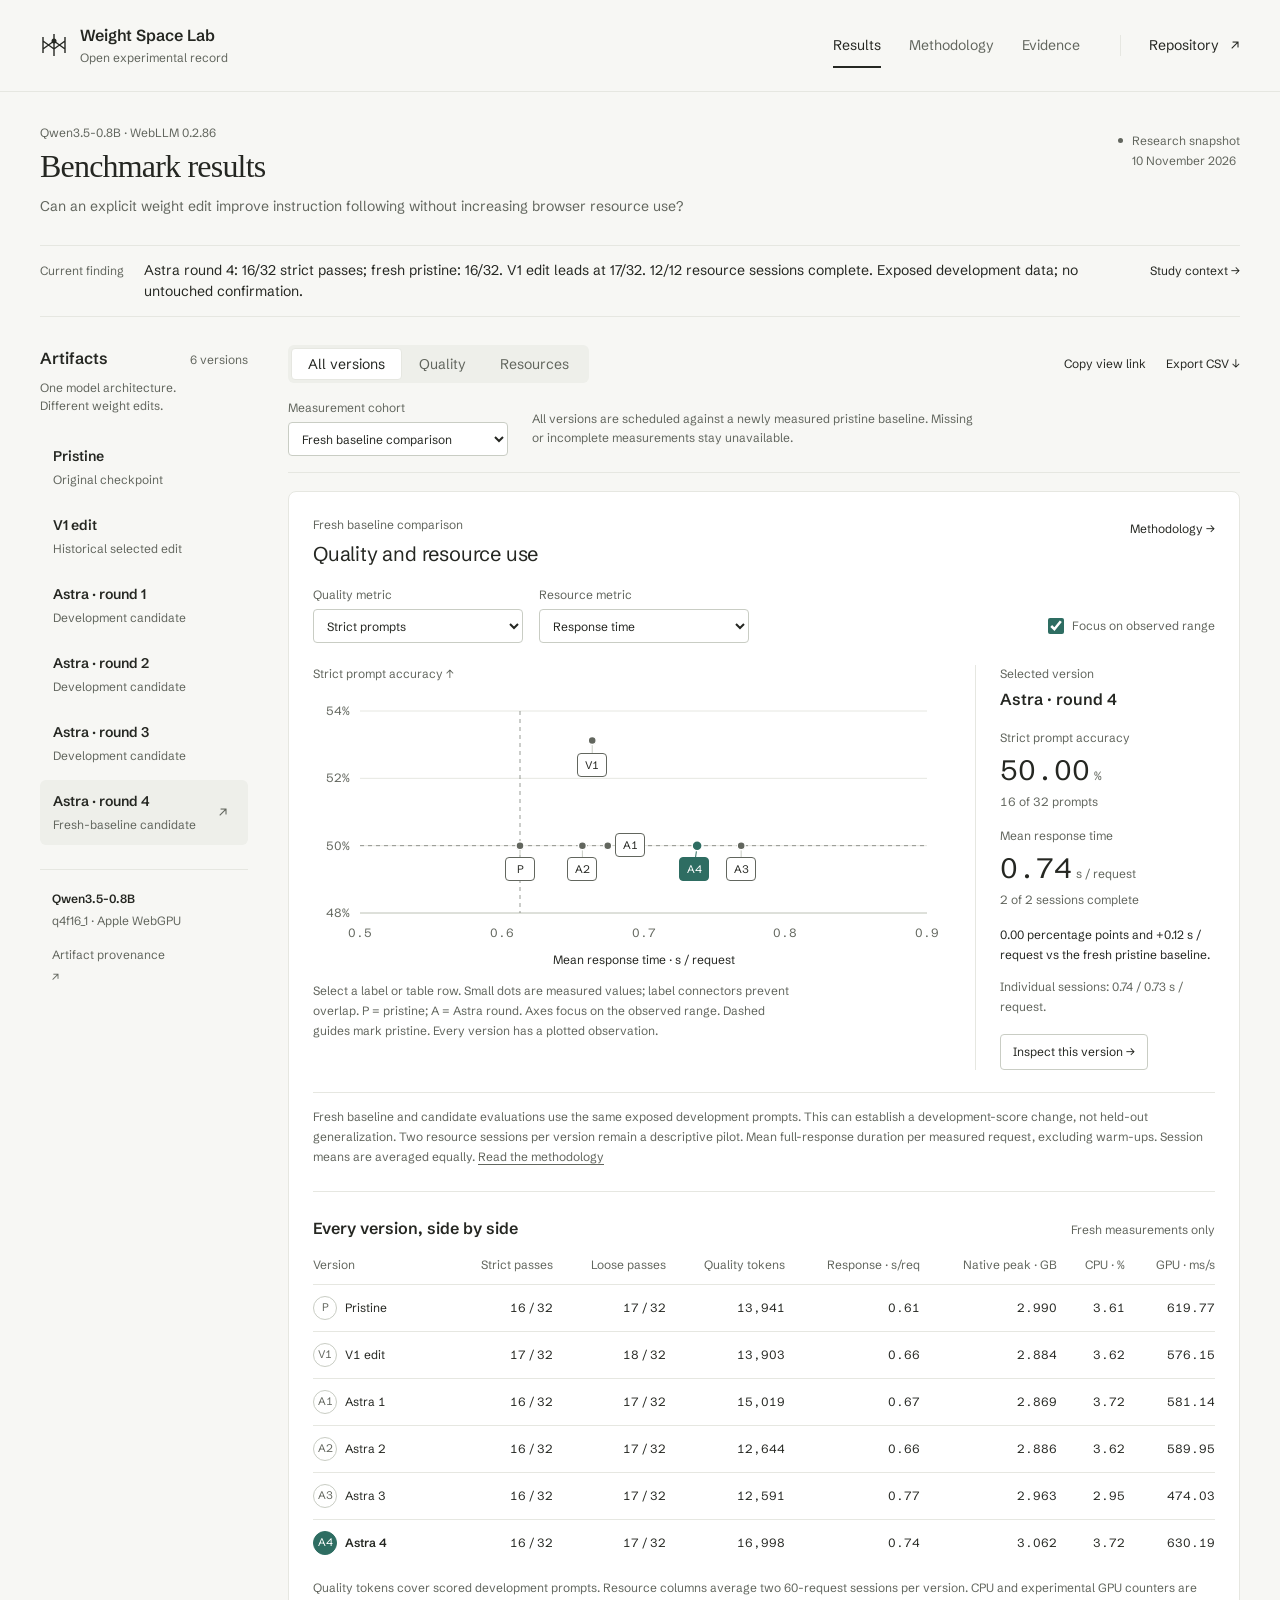
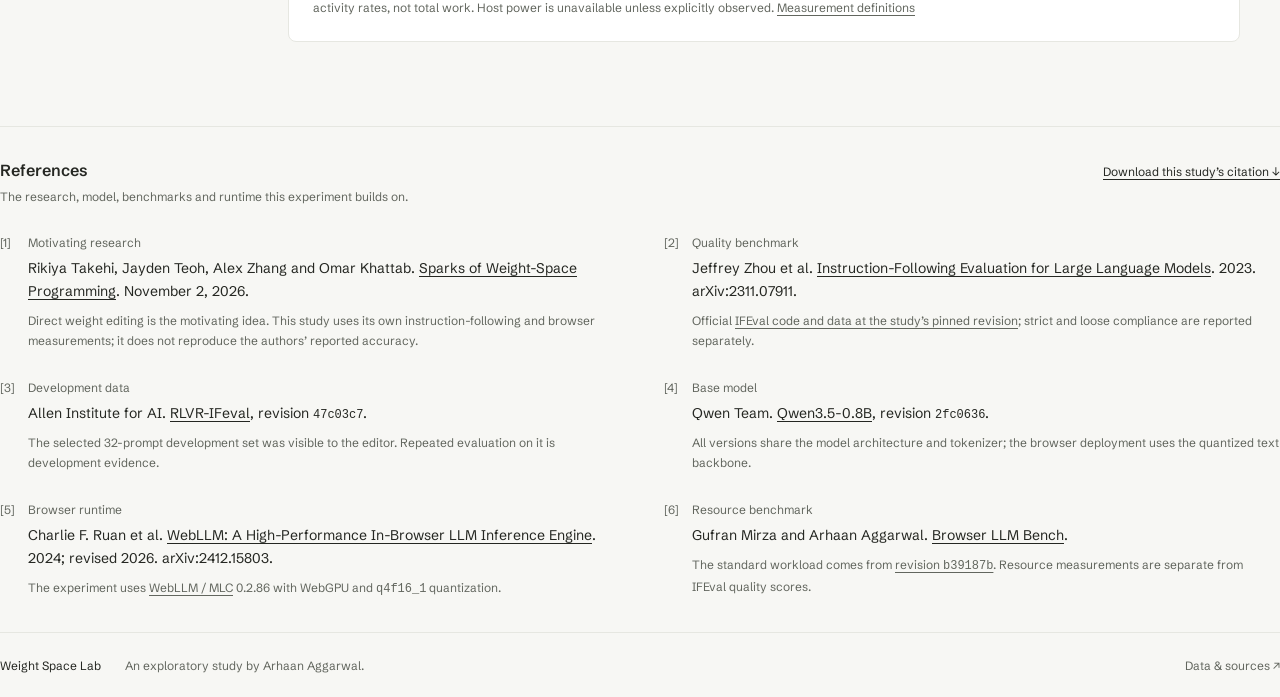
==== commit c6a70b0e: "Deploy fresh baseline and four Astra edit comparison" ====
--- a/index.html
+++ b/index.html
@@ -6,10 +6,10 @@
   <meta name="theme-color" content="#f7f7f4">
   <meta name="description" content="An open research workbench for inspecting weight edits, instruction-following quality, and measured WebLLM resource use.">
   <title>Weight Space Lab · Research workbench</title>
-  <link rel="icon" href="assets/favicon.svg?v=research-20261110" type="image/svg+xml">
+  <link rel="icon" href="assets/favicon.svg?v=comparison-r4-20261111" type="image/svg+xml">
   <link rel="preload" href="assets/schibsted-grotesk-regular.ttf" as="font" type="font/ttf" crossorigin>
-  <link rel="stylesheet" href="styles.css?v=research-20261110">
-  <script src="app.js?v=research-20261110" defer></script>
+  <link rel="stylesheet" href="styles.css?v=comparison-r4-20261111">
+  <script src="app.js?v=comparison-r4-20261111" defer></script>
 </head>
 <body>
 <a class="skip-link" href="#main">Skip to research</a>
@@ -32,23 +32,31 @@
       <div class="snapshot"><span class="snapshot-dot" aria-hidden="true"></span> Research snapshot<span id="snapshot-date">10 November 2026</span></div>
     </div>
     <div class="finding-strip"><span class="finding-label">Current finding</span><p id="current-finding"><!-- CURRENT_FINDING_START -->
-Quality improvement remains unestablished. 10 of 10 resource sessions are complete across 5 artifacts.
+Astra round 4: 16/32 strict passes; fresh pristine: 16/32. V1 edit leads at 17/32. 12/12 resource sessions complete. Exposed development data; no untouched confirmation.
 <!-- CURRENT_FINDING_END --></p><a href="#methodology">Study context <span aria-hidden="true">→</span></a></div>
     <div class="interactive-workspace" hidden>
       <aside class="artifact-rail" aria-label="Weight artifacts">
-        <div class="rail-heading"><h2>Artifacts</h2><span>5 versions</span></div>
+        <div class="rail-heading"><h2>Artifacts</h2><span id="artifact-count">5 versions</span></div>
         <p class="rail-note">One model architecture.<br>Different weight edits.</p>
         <div id="artifact-list" class="artifact-list"></div>
         <div class="rail-foot"><p>Qwen3.5-0.8B</p><span>q4f16_1 · Apple WebGPU</span><a href="#evidence">Artifact provenance <span aria-hidden="true">↗</span></a></div>
       </aside>
       <div class="comparison-workspace">
         <div class="workspace-toolbar">
-          <div class="segmented" role="group" aria-label="Evidence type"><button type="button" data-view="quality" aria-pressed="true">Quality</button><button type="button" data-view="resources" aria-pressed="false">Resources</button></div>
+          <div class="segmented" role="group" aria-label="Evidence type"><button type="button" data-view="overview" aria-pressed="false">All versions</button><button type="button" data-view="quality" aria-pressed="true">Quality</button><button type="button" data-view="resources" aria-pressed="false">Resources</button></div>
           <label class="mobile-artifact">Artifact<select id="mobile-model" aria-label="Selected weight artifact"></select></label>
           <div class="toolbar-actions"><button class="text-button" id="copy-link" type="button">Copy view link</button><button class="text-button" id="export-csv" type="button">Export CSV <span aria-hidden="true">↓</span></button></div>
         </div>
+        <div class="cohort-toolbar"><label for="cohort">Measurement cohort<select id="cohort"><option value="historical">Historical observations</option></select></label><p id="cohort-context"></p></div>
+        <section id="overview-panel" class="overview-panel" aria-labelledby="overview-title" hidden>
+          <div class="panel-heading"><div><p class="eyebrow" id="overview-cohort">Historical observations</p><h2 id="overview-title">Quality and resource use</h2></div><a class="overview-method-link" href="#methodology">Methodology →</a></div>
+          <div class="overview-controls"><label>Quality metric<select id="overview-quality"><option value="prompt_strict">Strict prompt accuracy</option><option value="prompt_loose">Loose prompt accuracy</option></select></label><label>Resource metric<select id="overview-resource"></select></label><label class="zoom-control"><input type="checkbox" id="overview-zoom" checked> Focus on observed range</label></div>
+          <div class="overview-figure-grid"><figure class="tradeoff-figure"><div class="tradeoff-axis-heading" id="tradeoff-y-label"></div><div id="tradeoff-plot" class="tradeoff-plot" aria-label="Quality and resource comparison"></div><figcaption id="tradeoff-caption"></figcaption></figure><aside id="overview-detail" class="overview-detail" aria-live="polite" aria-atomic="true"></aside></div>
+          <p id="overview-limit" class="scope-note"></p>
+          <div class="all-version-table"><div class="section-heading"><h3>Every version, side by side</h3><span id="overview-table-scope"></span></div><div id="overview-table"></div></div>
+        </section>
         <div id="resource-context" class="resource-context" hidden></div>
-        <div class="comparison-panel" data-ui>
+        <div id="single-metric-panel" class="comparison-panel" data-ui>
           <div class="panel-heading"><div><p class="eyebrow" id="study-label">Historical V1 · held-out set</p><h2 id="chart-title">Strict prompt accuracy</h2></div><div class="filter-fields"><label id="scope-field">Prompt set<select id="scope"><option value="heldout">V1 held-out · 128</option><option value="development">Development · 32</option></select></label><label>Metric<select id="metric"></select></label></div></div>
           <div class="chart-detail-grid">
             <div class="chart-column"><div id="comparison-chart" class="comparison-chart" aria-label="Artifact comparison"></div><p id="chart-caption" class="chart-caption"></p></div>
@@ -57,22 +65,25 @@
           <div id="scope-note" class="scope-note"></div>
         </div>
         <div class="evidence-grid">
-          <section class="measurements-panel" aria-labelledby="measurements-heading"><div class="section-heading"><h2 id="measurements-heading">Measurements</h2><span id="table-scope"></span></div><div id="measurement-table"></div></section>
+          <section id="measurements-panel" class="measurements-panel" aria-labelledby="measurements-heading"><div class="section-heading"><h2 id="measurements-heading">Measurements</h2><span id="table-scope"></span></div><div id="measurement-table"></div></section>
           <section class="edit-panel" aria-labelledby="edit-heading"><div class="section-heading"><h2 id="edit-heading">Inside the edit</h2><span id="edit-version"></span></div><div id="edit-detail"></div></section>
         </div>
         <section class="session-panel" id="session-panel" hidden aria-labelledby="session-heading"><div class="section-heading"><h2 id="session-heading">Individual sessions</h2><span id="session-count"></span></div><div id="session-table"></div></section>
       </div>
     </div>
     <div id="static-evidence" class="static-evidence">
+<!-- FRESH_EVIDENCE_START -->
+<h3>Fresh development scores</h3><table class="data-table"><caption class="visually-hidden">Fresh IFEval development measurements for every version</caption><thead><tr><th scope="col">Artifact</th><th scope="col">Strict passes</th><th scope="col">Loose passes</th><th scope="col">Output tokens</th><th scope="col">Status</th></tr></thead><tbody><tr><th scope="row">Pristine</th><td data-label="Strict passes">16/32</td><td data-label="Loose passes">17/32</td><td data-label="Output tokens">13,941</td><td data-label="Status">completed</td></tr><tr><th scope="row">V1 edit</th><td data-label="Strict passes">17/32</td><td data-label="Loose passes">18/32</td><td data-label="Output tokens">13,903</td><td data-label="Status">completed</td></tr><tr><th scope="row">Astra round 1</th><td data-label="Strict passes">16/32</td><td data-label="Loose passes">17/32</td><td data-label="Output tokens">15,019</td><td data-label="Status">completed</td></tr><tr><th scope="row">Astra round 2</th><td data-label="Strict passes">16/32</td><td data-label="Loose passes">17/32</td><td data-label="Output tokens">12,644</td><td data-label="Status">completed</td></tr><tr><th scope="row">Astra round 3</th><td data-label="Strict passes">16/32</td><td data-label="Loose passes">17/32</td><td data-label="Output tokens">12,591</td><td data-label="Status">completed</td></tr><tr><th scope="row">Astra round 4</th><td data-label="Strict passes">16/32</td><td data-label="Loose passes">17/32</td><td data-label="Output tokens">16,998</td><td data-label="Status">completed</td></tr></tbody></table><p>All versions use the same 32 previously exposed development prompts. These are fresh executions, not untouched test-set confirmation. Warm-ups are excluded from scored token counts.</p><h3>Fresh browser resource measurements</h3><table class="data-table"><caption class="visually-hidden">Means of two standard-workload browser sessions per artifact</caption><thead><tr><th scope="col">Artifact</th><th scope="col">Sessions</th><th scope="col">Response (ms/request)</th><th scope="col">Native peak (GB)</th><th scope="col">CPU capacity (%)</th><th scope="col">GPU time (ms/s)</th><th scope="col">Host power (W)</th></tr></thead><tbody><tr><th scope="row">Pristine</th><td data-label="Sessions">2/2</td><td data-label="Response (ms/request)">612.88</td><td data-label="Native peak (GB)">2.990</td><td data-label="CPU capacity (%)">3.61</td><td data-label="GPU time (ms/s)">619.77</td><td data-label="Host power (W)">—</td></tr><tr><th scope="row">V1 edit</th><td data-label="Sessions">2/2</td><td data-label="Response (ms/request)">663.82</td><td data-label="Native peak (GB)">2.884</td><td data-label="CPU capacity (%)">3.62</td><td data-label="GPU time (ms/s)">576.15</td><td data-label="Host power (W)">—</td></tr><tr><th scope="row">Astra round 1</th><td data-label="Sessions">2/2</td><td data-label="Response (ms/request)">674.79</td><td data-label="Native peak (GB)">2.869</td><td data-label="CPU capacity (%)">3.72</td><td data-label="GPU time (ms/s)">581.14</td><td data-label="Host power (W)">—</td></tr><tr><th scope="row">Astra round 2</th><td data-label="Sessions">2/2</td><td data-label="Response (ms/request)">656.89</td><td data-label="Native peak (GB)">2.886</td><td data-label="CPU capacity (%)">3.62</td><td data-label="GPU time (ms/s)">589.95</td><td data-label="Host power (W)">—</td></tr><tr><th scope="row">Astra round 3</th><td data-label="Sessions">2/2</td><td data-label="Response (ms/request)">768.90</td><td data-label="Native peak (GB)">2.963</td><td data-label="CPU capacity (%)">2.95</td><td data-label="GPU time (ms/s)">474.03</td><td data-label="Host power (W)">—</td></tr><tr><th scope="row">Astra round 4</th><td data-label="Sessions">2/2</td><td data-label="Response (ms/request)">737.83</td><td data-label="Native peak (GB)">3.062</td><td data-label="CPU capacity (%)">3.72</td><td data-label="GPU time (ms/s)">630.19</td><td data-label="Host power (W)">—</td></tr></tbody></table><p>Each available mean weights two complete sessions equally. Native footprint is sampled process-tree accounting, not physical VRAM. CPU and GPU values are activity rates, not total computation; unavailable power stays unavailable. Two sessions do not establish resource equivalence.</p><p><a href="fresh-comparison.json" download>Download the complete fresh comparison</a></p>
+<!-- FRESH_EVIDENCE_END -->
 <!-- STATIC_EVIDENCE_START -->
-<h2>Development quality · 32 prompts</h2><table class="data-table"><caption class="visually-hidden">Development results</caption><thead><tr><th scope="col">Artifact</th><th scope="col">Strict passes</th><th scope="col">Loose passes</th><th scope="col">Output tokens</th></tr></thead><tbody><tr><th scope="row">Pristine</th><td data-label="Strict passes">16/32</td><td data-label="Loose passes">17/32</td><td data-label="Output tokens">13,941</td></tr><tr><th scope="row">V1 edit</th><td data-label="Strict passes">17/32</td><td data-label="Loose passes">18/32</td><td data-label="Output tokens">13,903</td></tr><tr><th scope="row">Astra round 1</th><td data-label="Strict passes">16/32</td><td data-label="Loose passes">17/32</td><td data-label="Output tokens">15,019</td></tr><tr><th scope="row">Astra round 2</th><td data-label="Strict passes">16/32</td><td data-label="Loose passes">17/32</td><td data-label="Output tokens">12,644</td></tr><tr><th scope="row">Astra round 3</th><td data-label="Strict passes">16/32</td><td data-label="Loose passes">17/32</td><td data-label="Output tokens">12,591</td></tr></tbody></table><p>Development-only evidence. The saved baseline and V1 used Chrome 156; fresh Astra candidates used Chrome 157. No V2 edit qualified. No verified untouched final prompts remained; V2’s conditional resource comparison was skipped.</p><h2>Historical V1 held-out quality · 128 prompts</h2><table class="data-table"><caption class="visually-hidden">Historical V1 held-out results</caption><thead><tr><th scope="col">Artifact</th><th scope="col">Strict passes</th><th scope="col">Loose passes</th><th scope="col">Output tokens</th></tr></thead><tbody><tr><th scope="row">Pristine</th><td data-label="Strict passes">69/128</td><td data-label="Loose passes">74/128</td><td data-label="Output tokens">68,243</td></tr><tr><th scope="row">V1 edit</th><td data-label="Strict passes">70/128</td><td data-label="Loose passes">77/128</td><td data-label="Output tokens">60,189</td></tr></tbody></table><p>Strict prompt difference: +0.78 percentage points; paired 95% interval -5.47 to +7.03 points. The interval includes zero. The edited evaluation was interrupted after 94 outputs and continued for 34; historical timing does not establish a controlled resource gain.</p><h2>Independent all-artifact resource study</h2><p>Documented continuation. Integrity verification stopped before position 7; 6 completed sessions were retained. The gap after position 6 was 22.20 minutes. Both R3 observations remain included. Matching hardware/runtime does not establish uninterrupted or constant host conditions.</p><table class="data-table"><caption class="visually-hidden">Individual standard-workload resource sessions</caption><thead><tr><th scope="col">Session / artifact</th><th scope="col">Status</th><th scope="col">Requests</th><th scope="col">Output tokens</th><th scope="col">Response sum (s)</th><th scope="col">Sampled native peak (GB)</th></tr></thead><tbody><tr><th scope="row">1 · Pristine</th><td data-label="Status">completed</td><td data-label="Requests">60/60</td><td data-label="Output tokens">2,340</td><td data-label="Response sum (s)">37.24</td><td data-label="Sampled native peak (GB)">2.987</td></tr><tr><th scope="row">2 · V1 edit</th><td data-label="Status">completed</td><td data-label="Requests">60/60</td><td data-label="Output tokens">2,340</td><td data-label="Response sum (s)">35.55</td><td data-label="Sampled native peak (GB)">3.002</td></tr><tr><th scope="row">3 · Astra round 1</th><td data-label="Status">completed</td><td data-label="Requests">60/60</td><td data-label="Output tokens">2,340</td><td data-label="Response sum (s)">36.17</td><td data-label="Sampled native peak (GB)">3.010</td></tr><tr><th scope="row">4 · Astra round 2</th><td data-label="Status">completed</td><td data-label="Requests">60/60</td><td data-label="Output tokens">2,340</td><td data-label="Response sum (s)">35.90</td><td data-label="Sampled native peak (GB)">3.123</td></tr><tr><th scope="row">5 · Astra round 3</th><td data-label="Status">completed</td><td data-label="Requests">60/60</td><td data-label="Output tokens">2,340</td><td data-label="Response sum (s)">39.68</td><td data-label="Sampled native peak (GB)">2.994</td></tr><tr><th scope="row">6 · Astra round 3</th><td data-label="Status">completed</td><td data-label="Requests">60/60</td><td data-label="Output tokens">2,340</td><td data-label="Response sum (s)">86.96</td><td data-label="Sampled native peak (GB)">2.797</td></tr><tr><th scope="row">7 · Astra round 2</th><td data-label="Status">completed</td><td data-label="Requests">60/60</td><td data-label="Output tokens">2,340</td><td data-label="Response sum (s)">36.30</td><td data-label="Sampled native peak (GB)">2.986</td></tr><tr><th scope="row">8 · Astra round 1</th><td data-label="Status">completed</td><td data-label="Requests">60/60</td><td data-label="Output tokens">2,340</td><td data-label="Response sum (s)">42.08</td><td data-label="Sampled native peak (GB)">2.980</td></tr><tr><th scope="row">9 · V1 edit</th><td data-label="Status">completed</td><td data-label="Requests">60/60</td><td data-label="Output tokens">2,340</td><td data-label="Response sum (s)">36.58</td><td data-label="Sampled native peak (GB)">3.148</td></tr><tr><th scope="row">10 · Pristine</th><td data-label="Status">completed</td><td data-label="Requests">60/60</td><td data-label="Output tokens">2,340</td><td data-label="Response sum (s)">36.90</td><td data-label="Sampled native peak (GB)">3.198</td></tr></tbody></table><p>Two sessions per artifact are planned in mirrored order. Native footprint is sampled owned-Chrome-process-tree footprint in decimal GB, not physical VRAM. CPU, GPU and power coverage are retained in the complete JSON. No equivalence claim is established.</p><p><a href="results.json" download>Download complete results JSON</a> · <a href="https://github.com/Arhaan2/weight-space-lab/blob/43a01f81ededd3b5f7b9c24997ce6c720db84c0f/reports/ifeval-browser-v1-final/README.md">V1 report</a> · <a href="https://github.com/Arhaan2/weight-space-lab/blob/70a41ac9fc2f9e3bffa2d231ebfaba0819505995/reports/ifeval-browser-v2-collaboration-run/README.md">V2 report</a></p>
+<h2>Development quality · 32 prompts</h2><table class="data-table"><caption class="visually-hidden">Development results</caption><thead><tr><th scope="col">Artifact</th><th scope="col">Strict passes</th><th scope="col">Loose passes</th><th scope="col">Output tokens</th></tr></thead><tbody><tr><th scope="row">Pristine</th><td data-label="Strict passes">16/32</td><td data-label="Loose passes">17/32</td><td data-label="Output tokens">13,941</td></tr><tr><th scope="row">V1 edit</th><td data-label="Strict passes">17/32</td><td data-label="Loose passes">18/32</td><td data-label="Output tokens">13,903</td></tr><tr><th scope="row">Astra round 1</th><td data-label="Strict passes">16/32</td><td data-label="Loose passes">17/32</td><td data-label="Output tokens">15,019</td></tr><tr><th scope="row">Astra round 2</th><td data-label="Strict passes">16/32</td><td data-label="Loose passes">17/32</td><td data-label="Output tokens">12,644</td></tr><tr><th scope="row">Astra round 3</th><td data-label="Strict passes">16/32</td><td data-label="Loose passes">17/32</td><td data-label="Output tokens">12,591</td></tr></tbody></table><p>Development-only evidence. The saved baseline and V1 used Chrome 156; fresh Astra candidates used Chrome 157. No V2 edit qualified. No verified untouched final prompts remained; V2’s conditional resource comparison was skipped.</p><h2>Historical V1 held-out quality · 128 prompts</h2><table class="data-table"><caption class="visually-hidden">Historical V1 held-out results</caption><thead><tr><th scope="col">Artifact</th><th scope="col">Strict passes</th><th scope="col">Loose passes</th><th scope="col">Output tokens</th></tr></thead><tbody><tr><th scope="row">Pristine</th><td data-label="Strict passes">69/128</td><td data-label="Loose passes">74/128</td><td data-label="Output tokens">68,243</td></tr><tr><th scope="row">V1 edit</th><td data-label="Strict passes">70/128</td><td data-label="Loose passes">77/128</td><td data-label="Output tokens">60,189</td></tr></tbody></table><p>Strict prompt difference: +0.78 percentage points; paired 95% interval -5.47 to +7.03 points. The interval includes zero. The edited evaluation was interrupted after 94 outputs and continued for 34; historical timing does not establish a controlled resource gain.</p><h2>Independent all-artifact resource study</h2><p>Documented continuation. Integrity verification stopped before position 7; 6 completed sessions were retained. The gap after position 6 was 22.20 minutes. Both R3 observations remain included. Matching hardware/runtime does not establish uninterrupted or constant host conditions.</p><table class="data-table"><caption class="visually-hidden">Individual standard-workload resource sessions</caption><thead><tr><th scope="col">Session / artifact</th><th scope="col">Status</th><th scope="col">Requests</th><th scope="col">Output tokens</th><th scope="col">Response sum (s)</th><th scope="col">Sampled native peak (GB)</th></tr></thead><tbody><tr><th scope="row">1 · Pristine</th><td data-label="Status">completed</td><td data-label="Requests">60/60</td><td data-label="Output tokens">2,340</td><td data-label="Response sum (s)">37.24</td><td data-label="Sampled native peak (GB)">2.987</td></tr><tr><th scope="row">2 · V1 edit</th><td data-label="Status">completed</td><td data-label="Requests">60/60</td><td data-label="Output tokens">2,340</td><td data-label="Response sum (s)">35.55</td><td data-label="Sampled native peak (GB)">3.002</td></tr><tr><th scope="row">3 · Astra round 1</th><td data-label="Status">completed</td><td data-label="Requests">60/60</td><td data-label="Output tokens">2,340</td><td data-label="Response sum (s)">36.17</td><td data-label="Sampled native peak (GB)">3.010</td></tr><tr><th scope="row">4 · Astra round 2</th><td data-label="Status">completed</td><td data-label="Requests">60/60</td><td data-label="Output tokens">2,340</td><td data-label="Response sum (s)">35.90</td><td data-label="Sampled native peak (GB)">3.123</td></tr><tr><th scope="row">5 · Astra round 3</th><td data-label="Status">completed</td><td data-label="Requests">60/60</td><td data-label="Output tokens">2,340</td><td data-label="Response sum (s)">39.68</td><td data-label="Sampled native peak (GB)">2.994</td></tr><tr><th scope="row">6 · Astra round 3</th><td data-label="Status">completed</td><td data-label="Requests">60/60</td><td data-label="Output tokens">2,340</td><td data-label="Response sum (s)">86.96</td><td data-label="Sampled native peak (GB)">2.797</td></tr><tr><th scope="row">7 · Astra round 2</th><td data-label="Status">completed</td><td data-label="Requests">60/60</td><td data-label="Output tokens">2,340</td><td data-label="Response sum (s)">36.30</td><td data-label="Sampled native peak (GB)">2.986</td></tr><tr><th scope="row">8 · Astra round 1</th><td data-label="Status">completed</td><td data-label="Requests">60/60</td><td data-label="Output tokens">2,340</td><td data-label="Response sum (s)">42.08</td><td data-label="Sampled native peak (GB)">2.980</td></tr><tr><th scope="row">9 · V1 edit</th><td data-label="Status">completed</td><td data-label="Requests">60/60</td><td data-label="Output tokens">2,340</td><td data-label="Response sum (s)">36.58</td><td data-label="Sampled native peak (GB)">3.148</td></tr><tr><th scope="row">10 · Pristine</th><td data-label="Status">completed</td><td data-label="Requests">60/60</td><td data-label="Output tokens">2,340</td><td data-label="Response sum (s)">36.90</td><td data-label="Sampled native peak (GB)">3.198</td></tr></tbody></table><p>Two sessions per artifact are planned in mirrored order. Native footprint is sampled owned-Chrome-process-tree footprint in decimal GB, not physical VRAM. CPU, GPU and power coverage are retained in the complete JSON. No equivalence claim is established.</p><p><a href="results.json" download>Download complete results JSON</a> · <a href="https://github.com/Arhaan2/weight-space-lab/blob/43a01f81ededd3b5f7b9c24997ce6c720db84c0f/reports/ifeval-browser-v1-final/result.json">V1 evidence JSON</a> · <a href="https://github.com/Arhaan2/weight-space-lab/blob/70a41ac9fc2f9e3bffa2d231ebfaba0819505995/reports/ifeval-browser-v2-collaboration-run/result.json">V2 evidence JSON</a></p>
 <!-- STATIC_EVIDENCE_END -->
     </div>
     <p id="app-error" class="load-error" hidden>The interactive view could not start. The saved results below remain available, along with the complete JSON evidence.</p>
     <noscript><p class="noscript-note">The saved results above are available without JavaScript. Enable JavaScript for artifact selection and interactive comparisons.</p></noscript>
   </section>
   <section id="methodology" class="route-view document-view" aria-labelledby="methodology-heading">
-    <div class="page-heading"><div><p class="eyebrow">Experimental design</p><h1 id="methodology-heading">Experimental methodology</h1><p class="page-intro">Three distinct studies connect weight edits, instruction following and browser measurements.</p></div><button type="button" class="outline-button print-button">Print methods</button></div>
+    <div class="page-heading"><div><p class="eyebrow">Experimental design</p><h1 id="methodology-heading">Experimental methodology</h1><p class="page-intro">How the weight edits, instruction-following scores and browser resource measurements were obtained.</p></div><button type="button" class="outline-button print-button">Print methods</button></div>
     <div class="method-overview"><div><h2>The research question</h2><p>Ask Astra to modify the weights of a small language model with an explicit benchmark objective. Measure quality and runtime behavior, then inspect whether any improvement survives a fair comparison.</p></div><div class="method-facts"><dl><div><dt>Base model</dt><dd>Qwen3.5-0.8B</dd></div><div><dt>Deployment</dt><dd>WebLLM 0.2.86 · q4f16_1</dd></div><div><dt>Quality benchmark</dt><dd>IFEval instruction following</dd></div><div><dt>Resource workload</dt><dd>Browser LLM Bench · standard</dd></div></dl></div></div>
     <div class="study-ledger">
       <article><div class="study-index">V1</div><div><h2>Historical edit and held-out evaluation</h2><p>A manually supplied edit was selected on 32 development prompts, then evaluated against the original on 128 held-out prompts. Strict prompt passes changed from 69 to 70. The paired 95% confidence interval crosses zero.</p><p class="method-limitation">The candidate run was interrupted and resumed. Its token and timing observations do not establish a controlled resource improvement.</p></div><span class="state-label">Inconclusive</span></article>
@@ -84,34 +95,48 @@
 <!-- RESOURCE_METHOD_STATE_END --></span></article>
     </div>
     <section class="methods-details" aria-labelledby="method-details-heading"><div class="section-heading"><h2 id="method-details-heading">Protocol details</h2><a href="research-methodology.json" download>Download methods JSON <span aria-hidden="true">↓</span></a></div><div id="methodology-detail"><!-- METHODS_DETAIL_START -->
-<details><summary>V1 historical quality</summary><div class="method-body"><p>Does the frozen edit improve instruction compliance on the selected evaluation subset?</p><p><strong>Scope.</strong> 32 development prompts; selected 128-prompt / 173-instruction Google IFEval evaluation subset. Not the full benchmark.</p><p><strong>Selection.</strong> Candidate frozen before the final comparison; final observations did not choose the edit.</p><dl><div><dt>Temperature</dt><dd>0</dd></div><div><dt>Top p</dt><dd>1</dd></div><div><dt>Seed</dt><dd>42</dd></div><div><dt>Thinking</dt><dd>False</dd></div><div><dt>Context positions</dt><dd>4096</dd></div><div><dt>Quality output cap positions</dt><dd>1024</dd></div><div><dt>Quality max sampled output tokens</dt><dd>1020</dd></div><div><dt>Quality request timeout seconds</dt><dd>120</dd></div><div><dt>Warmups per load</dt><dd>1</dd></div><div><dt>Warmup cap positions</dt><dd>16</dd></div><div><dt>Warmup max sampled tokens</dt><dd>12</dd></div><div><dt>Fresh conversation per request</dt><dd>True</dd></div></dl><ul><li>Strict 69/128 versus 70/128; difference +0.78125 percentage points, paired 95% interval −5.46875 to +7.03125 points. Improvement and equivalence are unestablished.</li><li>Candidate final execution was interrupted after 94 outputs and separately continued for 34 undispatched suffix items.</li><li>Final prompts are now exposed; historical outcomes cannot become new untouched confirmation.</li></ul><p><a href="https://github.com/Arhaan2/weight-space-lab/blob/43a01f81ededd3b5f7b9c24997ce6c720db84c0f/reports/ifeval-browser-v1-final/README.md">V1 result</a> · <a href="https://github.com/Arhaan2/weight-space-lab/blob/43a01f81ededd3b5f7b9c24997ce6c720db84c0f/docs/ifeval-v1-reproduction.md">V1 reproduction and exact source pins</a> · <a href="https://github.com/Arhaan2/weight-space-lab/blob/43a01f81ededd3b5f7b9c24997ce6c720db84c0f/reports/ifeval-browser-v1-final/item-ids.json">V1 selected item IDs</a></p></div></details>
+<details><summary>V1 historical quality</summary><div class="method-body"><p>Does the frozen edit improve instruction compliance on the selected evaluation subset?</p><p><strong>Scope.</strong> 32 development prompts; selected 128-prompt / 173-instruction Google IFEval evaluation subset. Not the full benchmark.</p><p><strong>Selection.</strong> Candidate frozen before the final comparison; final observations did not choose the edit.</p><dl><div><dt>Temperature</dt><dd>0</dd></div><div><dt>Top p</dt><dd>1</dd></div><div><dt>Seed</dt><dd>42</dd></div><div><dt>Thinking</dt><dd>False</dd></div><div><dt>Context positions</dt><dd>4096</dd></div><div><dt>Quality output cap positions</dt><dd>1024</dd></div><div><dt>Quality max sampled output tokens</dt><dd>1020</dd></div><div><dt>Quality request timeout seconds</dt><dd>120</dd></div><div><dt>Warmups per load</dt><dd>1</dd></div><div><dt>Warmup cap positions</dt><dd>16</dd></div><div><dt>Warmup max sampled tokens</dt><dd>12</dd></div><div><dt>Fresh conversation per request</dt><dd>True</dd></div></dl><ul><li>Strict 69/128 versus 70/128; difference +0.78125 percentage points, paired 95% interval −5.46875 to +7.03125 points. Improvement and equivalence are unestablished.</li><li>Candidate final execution was interrupted after 94 outputs and separately continued for 34 undispatched suffix items.</li><li>Final prompts are now exposed; historical outcomes cannot become new untouched confirmation.</li></ul><p><a href="https://github.com/Arhaan2/weight-space-lab/blob/43a01f81ededd3b5f7b9c24997ce6c720db84c0f/reports/ifeval-browser-v1-final/result.json">V1 result</a> · <a href="https://github.com/Arhaan2/weight-space-lab/blob/43a01f81ededd3b5f7b9c24997ce6c720db84c0f/docs/ifeval-v1-reproduction.md">V1 reproduction and exact source pins</a> · <a href="https://github.com/Arhaan2/weight-space-lab/blob/43a01f81ededd3b5f7b9c24997ce6c720db84c0f/reports/ifeval-browser-v1-final/item-ids.json">V1 selected item IDs</a></p></div></details>
 <details><summary>V2 adaptive development search</summary><div class="method-body"><p>Can Astra produce strict compliance above 16/32 using at most 13,941 sampled output tokens?</p><p><strong>Scope.</strong> Three actual Astra proposals evaluated on the same 32-prompt Ai2 RLVR-IFeval development set against the saved pristine baseline; no untouched final prompts.</p><p><strong>Selection.</strong> Require strict &gt; 16/32, tokens ≤ 13,941 and complete technical validation. Rank strict compliance, then fewer tokens, then earlier round; pristine wins quality ties.</p><dl><div><dt>Temperature</dt><dd>0</dd></div><div><dt>Top p</dt><dd>1</dd></div><div><dt>Seed</dt><dd>42</dd></div><div><dt>Thinking</dt><dd>False</dd></div><div><dt>Context positions</dt><dd>4096</dd></div><div><dt>Quality output cap positions</dt><dd>1024</dd></div><div><dt>Quality max sampled output tokens</dt><dd>1020</dd></div><div><dt>Quality request timeout seconds</dt><dd>120</dd></div><div><dt>Warmups per load</dt><dd>1</dd></div><div><dt>Warmup cap positions</dt><dd>16</dd></div><div><dt>Warmup max sampled tokens</dt><dd>12</dd></div><div><dt>Fresh conversation per request</dt><dd>True</dd></div></dl><ul><li>All three candidates scored strict 16/32 and loose 17/32. Pristine was retained under the frozen rule.</li><li>One adaptive editor trajectory; three fresh agents are not independent editor replications.</li><li>Historical baseline Chrome 156.0.8078.80 versus candidates 157.0.8103.39 prevents isolated weight-only causal attribution.</li><li>The original conditional resource comparison was skipped; the separately authorized all-edit pilot does not reopen this selection.</li></ul><p><a href="https://github.com/Arhaan2/weight-space-lab/blob/70a41ac9fc2f9e3bffa2d231ebfaba0819505995/reports/ifeval-browser-v2-collaboration-run/result.json">V2 development result</a> · <a href="https://github.com/Arhaan2/weight-space-lab/blob/43a01f81ededd3b5f7b9c24997ce6c720db84c0f/docs/ifeval-v2-final-data.md">Untouched-final-data audit</a></p></div></details>
 <details><summary>All-edit resource pilot</summary><div class="method-body"><p>How do pristine and every completed edit compare on the same current browser resource workload?</p><p><strong>Scope.</strong> Five artifacts × two browser sessions; 60 fixed-prompt measured requests per session. Quality qualification is not required. See the separate result for actual completion status.</p><p><strong>Selection.</strong> Include all five frozen deployed artifacts regardless of development quality; do not select retrospectively from resource outcomes.</p><p><strong>Aggregation.</strong> Compute each metric within each session first, then report both values and their equal-weight arithmetic mean/minimum/maximum. Artifact throughput is the mean of the two session throughput ratios, not pooled tokens divided by pooled seconds. Independently averaged throughput and milliseconds per token need not be reciprocals.</p><p><strong>Public resource workload prompt.</strong> “In three short sentences, explain why leaves change color in autumn.”</p><dl><div><dt>Temperature</dt><dd>0</dd></div><div><dt>Top p</dt><dd>1</dd></div><div><dt>Seed</dt><dd>42</dd></div><div><dt>Thinking</dt><dd>False</dd></div><div><dt>Context positions</dt><dd>4096</dd></div><div><dt>Output cap positions</dt><dd>64</dd></div><div><dt>Max sampled output tokens</dt><dd>60</dd></div><div><dt>Request timeout seconds</dt><dd>60</dd></div><div><dt>Warmups per load</dt><dd>1</dd></div><div><dt>Warmup cap positions</dt><dd>16</dd></div><div><dt>Warmup max sampled tokens</dt><dd>12</dd></div><div><dt>Fresh conversation per request</dt><dd>True</dd></div><div><dt>Measured requests per session</dt><dd>60</dd></div><div><dt>Windows</dt><dd>3</dd></div><div><dt>Requests per window</dt><dd>20</dd></div><div><dt>Between windows seconds</dt><dd>90</dd></div><div><dt>Baseline seconds</dt><dd>15</dd></div><div><dt>Final loaded idle seconds</dt><dd>30</dd></div><div><dt>Recovery seconds</dt><dd>15</dd></div><div><dt>Public workload prompt</dt><dd>In three short sentences, explain why leaves change color in autumn.</dd></div></dl><ul><li>Mirrored order balances a linear trend in session position, not necessarily elapsed time when durations differ. It is not randomized or fully counterbalanced and does not eliminate nonlinear drift or carryover.</li><li>One device and two sessions per artifact; 60 repeated fixed-prompt requests are not 60 independent experiments or a quality benchmark sample.</li><li>No significance, equivalence, general efficiency or fresh quality-preservation claim.</li><li>Fresh browser profile and IndexedDB do not imply a cold operating-system disk cache.</li><li>The historical Chrome-version mismatch concerns quality; the current resource environment is independently checked for matching.</li><li>Lower CPU/GPU activity or power rates with longer responses do not establish lower cumulative computation or energy; compare duration and coverage.</li></ul><p><a href="https://github.com/Arhaan2/weight-space-lab/blob/28f9b87dafefe05572272120a6d2295262bf7f69/docs/resource-all-edits-protocol.md">All-edit resource protocol</a> · <a href="https://github.com/Arhaan2/weight-space-lab/blob/28f9b87dafefe05572272120a6d2295262bf7f69/reports/resource-all-edits-v1/result.json">All-edit resource result</a></p></div></details>
 <details><summary>Documented resource continuation</summary><div class="method-body"><p>A filesystem integrity-preflight pause separates completed position6 from unused position7; this is not an uninterrupted run. The slow completed R3 observation remains included.</p><dl><div><dt>Preserved completed positions</dt><dd>1, 2, 3, 4, 5, 6</dd></div><div><dt>Continuation positions</dt><dd>7, 8, 9, 10</dd></div><div><dt>Failure stage</dt><dd>Integrity verification before position7 reservation; no session7 directory, load or generation existed.</dd></div><div><dt>Failure type</dt><dd>TimeoutExpired</dd></div><div><dt>Recovered file role</dt><dd>Protected historical V2 terminal result</dd></div><div><dt>Recovered bytes</dt><dd>10,135</dd></div><div><dt>Recovered SHA-256</dt><dd>d99b83a1ab12379af0fb4ae7549200f56c356e4180b7997afff1f27d53188761</dd></div><div><dt>Recovery method</dt><dd>Ordinary filesystem materialization completed after bounded read timeout; exact frozen bytes verified; no replacement or reconstruction.</dd></div><div><dt>Gap after position 6</dt><dd>1,331.75 seconds</dd></div><div><dt>Original calendar and total limits</dt><dd>Unchanged</dd></div><div><dt>Replaced completed sessions</dt><dd>0</dd></div><div><dt>Model dispatch retries</dt><dd>0</dd></div></dl><p>Hardware and runtime matching does not establish constant background host activity or uninterrupted conditions. Both R3 observations remain in the descriptive comparison.</p></div></details>
 <details><summary>Resource environment</summary><div class="method-body"><p>Matched hardware and runtime verified across the completed schedule.</p><dl><div><dt>Processor</dt><dd>Apple M4 Pro</dd></div><div><dt>Logical CPUs</dt><dd>14</dd></div><div><dt>Physical / unified memory</dt><dd>24 GiB (25,769,803,776 bytes)</dd></div><div><dt>Hardware model</dt><dd>Mac16,7</dd></div><div><dt>MacOS</dt><dd>26.6.2</dd></div><div><dt>Chrome</dt><dd>157.0.8103.39</dd></div><div><dt>Runtime</dt><dd>WebLLM 0.2.86</dd></div><div><dt>Quantization</dt><dd>q4f16_1</dd></div></dl><p>Memory is the operating system’s reported physical / unified capacity, converted from bytes to GiB. It is not a measurement of model memory or physical GPU residency.</p></div></details>
 <details><summary>Scoring and uncertainty</summary><div class="method-body"><dl><div><dt>Grader identity</dt><dd>official_ifeval:d273d53c0d49aa509641885b183d98facd8d2bb2697725f9a2efbaaec52074fd</dd></div><div><dt>Strict prompt</dt><dd>All instructions in the prompt must pass official strict checks.</dd></div><div><dt>Strict instruction</dt><dd>Passing instructions divided by scheduled instructions.</dd></div><div><dt>Loose</dt><dd>Official IFEval loose alternatives; secondary metric.</dd></div><div><dt>Truncations</dt><dd>Retained and graded</dd></div><div><dt>Reasoning policy</dt><dd>Extract answer after complete leading think block; no answer repair.</dd></div><div><dt>Grader timeout seconds</dt><dd>20</dd></div><div><dt>Grader retries</dt><dd>0</dd></div><div><dt>V1 uncertainty</dt><dd>10,000 paired prompt-cluster percentile bootstrap samples; seed 0, lexicographic item order and linear quantiles; not an equivalence test.</dd></div></dl></div></details>
-<details><summary>Telemetry definitions and coverage</summary><div class="method-body"><dl><div><dt>Sampled output tokens · tokens</dt><dd>Sum across measured requests; excludes warm-up and four injected boundary IDs. Measured completions None Different output lengths mean different realized work. Unavailable/null, never zero-filled</dd></div><div><dt>Total response time · ms</dt><dd>Sum of browser wall time around measured completion calls, including prefill and decode. Measured requests None Excludes load, warm-up and idle gaps; not full-session or decode-only time. Unavailable/null, never zero-filled</dd></div><div><dt>Response time per sampled token · ms/token</dt><dd>Within each session: summed response milliseconds divided by sampled output tokens. Across sessions: equal-weight mean of the two session values; it need not be the inverse of mean throughput. Session ratio of sums None Includes prefill overhead; output-length differences affect normalization. Unavailable/null, never zero-filled</dd></div><div><dt>Model load time · ms</dt><dd>Reported model load duration. One load None Separate from warm-up and session timing; browser cache policy does not guarantee a cold operating-system cache. Unavailable/null, never zero-filled</dd></div><div><dt>Profile session time · ms</dt><dd>Total measured profile duration, including prescribed baseline, idle and recovery phases. Browser profile None Separate from response time and controller-stage ledger time. Unavailable/null, never zero-filled</dd></div><div><dt>Peak accounted process footprint · decimal GB</dt><dd>Maximum sampled sum of per-process ri_phys_footprint during the profile, divided by 1e9. Dedicated Chrome process tree None Not globally deduplicated physical RAM; do not add GPU descriptors, WASM address space or RSS. Unavailable/null, never zero-filled</dd></div><div><dt>Final loaded-idle footprint · decimal GB</dt><dd>Median sampled footprint in the idle phase after the final active window. Dedicated Chrome process tree None A retained-memory observation, not all machine memory. Unavailable/null, never zero-filled</dd></div><div><dt>Recovery footprint · decimal GB</dt><dd>Median sampled footprint during recovery. Dedicated Chrome process tree None A remaining level, not the amount of memory freed. Unavailable/null, never zero-filled</dd></div><div><dt>CPU capacity · %</dt><dd>Time-weighted complete process-tree CPU intervals divided by logical CPU count. Dedicated Chrome process tree Valid, wholly contained active-interval duration divided by total active duration 100% means total logical CPU capacity under this normalization, not one core. This is an activity rate, not cumulative computation; a lower rate with a longer response does not establish less total work. Unavailable/null, never zero-filled</dd></div><div><dt>Experimental GPU time · ms/s</dt><dd>Driver-accounted command-buffer time per elapsed second via AGX AppUsage. Dedicated Chrome process tree, including rendering Valid, wholly contained active-interval duration divided by total active duration Not GPU utilization, occupancy, arithmetic-operation count or model-only time; queues may overlap and counter changes invalidate intervals. This is a rate: lower GPU milliseconds per second with a longer response does not establish less cumulative work. Unavailable/null, never zero-filled</dd></div><div><dt>GPU buffer descriptors · bytes</dt><dd>Sampled maximum of WebGPU buffer descriptor byte accounting. WebGPU allocation bookkeeping None Not physical VRAM or residency. Unavailable/null, never zero-filled</dd></div><div><dt>WASM address space · bytes</dt><dd>Sampled maximum of WebAssembly linear-memory byte length. WASM linear address space None Not physical residency; do not add to native footprint. Unavailable/null, never zero-filled</dd></div><div><dt>Host subsystem power · W</dt><dd>Observed CPU/GPU/ANE subsystem estimate, interval-weighted over valid active intervals. Whole-host subsystems Valid, wholly contained active-interval duration divided by total active duration Not wall power or model watts; unprivileged capture may leave it unavailable. Watts are a rate, not energy: lower power with longer duration does not establish lower joules. Unavailable/null, never zero-filled</dd></div><div><dt>Host subsystem energy · J</dt><dd>Original merger integrates observed power-interval overlap across first-active to last-active bounds; may include between-burst idle. Whole-host subsystems Original observed covered-interval duration; missing intervals are not filled Not request-only energy or causal model energy; five-second observed pre-run baseline where available. Unavailable/null, never zero-filled</dd></div><div><dt>Mean response time · ms/request</dt><dd>Summed measured response time divided by measured request count. Session None A mean within a session does not add independent experimental replicates. Unavailable/null, never zero-filled</dd></div><div><dt>End-to-end output throughput · tokens/s</dt><dd>Within each session: summed measured output tokens divided by summed response seconds. Across two sessions: equal-weight arithmetic mean of those two ratios, not a pooled token/second ratio. Session ratio of sums None Not a mean of request rates, decode-only throughput or equal work when lengths differ. Unavailable/null, never zero-filled</dd></div></dl></div></details>
+<details><summary>Telemetry definitions and coverage</summary><div class="method-body"><dl><div><dt>Sampled output tokens · tokens</dt><dd>Sum across measured requests; excludes warm-up and four injected boundary IDs. Measured completions Different output lengths mean different realized work. Unavailable/null, never zero-filled</dd></div><div><dt>Total response time · ms</dt><dd>Sum of browser wall time around measured completion calls, including prefill and decode. Measured requests Excludes load, warm-up and idle gaps; not full-session or decode-only time. Unavailable/null, never zero-filled</dd></div><div><dt>Response time per sampled token · ms/token</dt><dd>Within each session: summed response milliseconds divided by sampled output tokens. Across sessions: equal-weight mean of the two session values; it need not be the inverse of mean throughput. Session ratio of sums Includes prefill overhead; output-length differences affect normalization. Unavailable/null, never zero-filled</dd></div><div><dt>Model load time · ms</dt><dd>Reported model load duration. One load Separate from warm-up and session timing; browser cache policy does not guarantee a cold operating-system cache. Unavailable/null, never zero-filled</dd></div><div><dt>Profile session time · ms</dt><dd>Total measured profile duration, including prescribed baseline, idle and recovery phases. Browser profile Separate from response time and controller-stage ledger time. Unavailable/null, never zero-filled</dd></div><div><dt>Peak accounted process footprint · decimal GB</dt><dd>Maximum sampled sum of per-process ri_phys_footprint during the profile, divided by 1e9. Dedicated Chrome process tree Not globally deduplicated physical RAM; do not add GPU descriptors, WASM address space or RSS. Unavailable/null, never zero-filled</dd></div><div><dt>Final loaded-idle footprint · decimal GB</dt><dd>Median sampled footprint in the idle phase after the final active window. Dedicated Chrome process tree A retained-memory observation, not all machine memory. Unavailable/null, never zero-filled</dd></div><div><dt>Recovery footprint · decimal GB</dt><dd>Median sampled footprint during recovery. Dedicated Chrome process tree A remaining level, not the amount of memory freed. Unavailable/null, never zero-filled</dd></div><div><dt>CPU capacity · %</dt><dd>Time-weighted complete process-tree CPU intervals divided by logical CPU count. Dedicated Chrome process tree Valid, wholly contained active-interval duration divided by total active duration 100% means total logical CPU capacity under this normalization, not one core. This is an activity rate, not cumulative computation; a lower rate with a longer response does not establish less total work. Unavailable/null, never zero-filled</dd></div><div><dt>Experimental GPU time · ms/s</dt><dd>Driver-accounted command-buffer time per elapsed second via AGX AppUsage. Dedicated Chrome process tree, including rendering Valid, wholly contained active-interval duration divided by total active duration Not GPU utilization, occupancy, arithmetic-operation count or model-only time; queues may overlap and counter changes invalidate intervals. This is a rate: lower GPU milliseconds per second with a longer response does not establish less cumulative work. Unavailable/null, never zero-filled</dd></div><div><dt>GPU buffer descriptors · bytes</dt><dd>Sampled maximum of WebGPU buffer descriptor byte accounting. WebGPU allocation bookkeeping Not physical VRAM or residency. Unavailable/null, never zero-filled</dd></div><div><dt>WASM address space · bytes</dt><dd>Sampled maximum of WebAssembly linear-memory byte length. WASM linear address space Not physical residency; do not add to native footprint. Unavailable/null, never zero-filled</dd></div><div><dt>Host subsystem power · W</dt><dd>Observed CPU/GPU/ANE subsystem estimate, interval-weighted over valid active intervals. Whole-host subsystems Valid, wholly contained active-interval duration divided by total active duration Not wall power or model watts; unprivileged capture may leave it unavailable. Watts are a rate, not energy: lower power with longer duration does not establish lower joules. Unavailable/null, never zero-filled</dd></div><div><dt>Host subsystem energy · J</dt><dd>Original merger integrates observed power-interval overlap across first-active to last-active bounds; may include between-burst idle. Whole-host subsystems Original observed covered-interval duration; missing intervals are not filled Not request-only energy or causal model energy; five-second observed pre-run baseline where available. Unavailable/null, never zero-filled</dd></div><div><dt>Mean response time · ms/request</dt><dd>Summed measured response time divided by measured request count. Session A mean within a session does not add independent experimental replicates. Unavailable/null, never zero-filled</dd></div><div><dt>End-to-end output throughput · tokens/s</dt><dd>Within each session: summed measured output tokens divided by summed response seconds. Across two sessions: equal-weight arithmetic mean of those two ratios, not a pooled token/second ratio. Session ratio of sums Not a mean of request rates, decode-only throughput or equal work when lengths differ. Unavailable/null, never zero-filled</dd></div></dl></div></details>
 <details><summary>Reproduction and preserved failures</summary><div class="method-body"><ul><li>Use pinned source model/data revisions and released ordered item IDs; selection reruns without private exclusions may differ.</li><li>Reconstruct each independent deterministic source transformation and verify complete source/deployment manifest identities.</li><li>Verify current environment, actual fetched model/runtime bytes, per-session manifests and durable accounting before interpreting resource differences.</li><li>Public hashes and aggregates support reconstruction and arithmetic audits; withheld raw outputs and private custody records are needed for independent original regrading and editor-access verification.</li><li>V1 conversion-environment failure and the 94+34 manually continued candidate final evaluation remain documented.</li><li>V2 initial sandbox failure generated nothing but consumed one browser attempt; only three real candidate evaluations remained.</li><li>V2 round 3 offline grading stopped before any checker call after completed browser output and cleanup. Exact-byte recovery and one 27.657-second offline pass added zero model loads/generations or editor calls. Nineteen harness files, 171 pinned evaluator payloads and four frozen inputs were recovered; 347 unavailable bytecodes were quarantined; the 758/758 frozen-input preflight matched.</li><li>The all-artifact resource study stopped after six completed sessions when the position-7 integrity check timed out on an offloaded protected historical file. The failed check charged 28.943 seconds, with no session-7 reservation, model load or generation. The original 10,135 bytes were later ordinarily materialized with the exact frozen hash and no overwrite. A separate continuation is limited to original positions 7–10 under the retained clocks and deadline. The slow second R3 observation and the inter-session gap remain part of the evidence; no uninterrupted run is claimed.</li></ul></div></details>
 <!-- METHODS_DETAIL_END --></div></section>
-    <div class="next-question"><h2>What would support a stronger claim?</h2><p>A subsequent quality study would need a newly measured baseline on the same current browser and a verified untouched final set. Resource conclusions would need more repeated sessions, with the same workload and explicit counter scope.</p></div>
+    <div id="fresh-methodology" class="methods-details"><!-- FRESH_METHODS_START -->
+<h2>Fresh six-version study</h2><p><strong>Recorded progress.</strong> 6 of 6 quality evaluations and 12 of 12 resource sessions are complete. The report status is complete.</p><p>Pristine, V1 and the three prior Astra edits are evaluated first on the same 32 development prompts. A fresh-context Astra agent receives the approved weight information and all five fresh development results before proposing one fourth edit. The new edit starts from pristine and scales one contiguous 60-column block in each of layers 15 and 19, with an independent multiplier chosen from 0.5, 0.75, 1.25 and 1.5. Tensor shapes, tokenizer, grading and decoding rules stay fixed.</p><p>The primary target is higher strict compliance than both fresh pristine and the best fresh prior edit. Equal or fewer output tokens is a secondary target, not evidence of equal compute. Every technically valid version proceeds to resource measurement regardless of its quality score; quality gains and cost changes are reported separately.</p><details><summary>Astra round 4 · pre-evaluation hypothesis</summary><div class="method-body"><p>The following decision summary was saved and hashed with the proposal before the new weights were built or evaluated. It records a prediction, not an explanation established by the eventual score.</p><blockquote><p>Intervention: R4 stronger V1-support attenuation. From pristine, scale columns 0–59 of both layer 15 and layer 19 MLP down-projection weights by 0.5. This tests a stronger dose on the only support with a fresh net strict-compliance gain; the other tested supports changed length without improving aggregate compliance. I predict a small chance of exceeding 17/32, with 16–18/32 a plausible central range, rather than a dependable improvement. V1&#x27;s extra pass came from repetitive highlighting, so it is weak evidence of genuine instruction-following improvement. The intended effect is improved constraint adherence while preserving existing passes, not inducing repetition. Output tokens may remain near pristine or decline, but could rise. I expect essentially unchanged allocation sizes and no reliable per-token resource improvement; cumulative work depends on generated length. These are uncertain predictions on exposed development data, with no neuron-semantic claim or generalization evidence.</p></blockquote><p>One fresh-context collaboration agent was requested with the <code>gpt-6-astra</code> selector. It received the approved weight packet and five fresh development evaluations. Provider-side immutable model identity, accepted effort, token usage and billing are unavailable; browser inference measurements below do not include the editor’s compute.</p></div></details><p>The resource schedule runs pristine, V1, Astra rounds 1–4, then reverses that order. Each of the twelve sessions includes one warm-up and 60 measured fixed-prompt requests. The browser session is the replication unit. The mirrored schedule is deterministic, not randomized, and cannot eliminate nonlinear drift or background activity.</p><p><strong>Recorded environment matching.</strong> Quality: verified. Resources: verified. Matching runtime identities does not prove constant host conditions. The actual observations, failures, completion status and accounting are preserved in the downloadable report.</p><p>This adaptive development comparison supplies no untouched final-quality evaluation. Higher development scores are not a generalization claim. CPU/GPU rates and footprint are measured within their stated scopes; no FLOP count, causal energy saving or resource equivalence is inferred.</p><details><summary>Frozen limits and accounting</summary><div class="method-body"><p>The schedule permits 18 model loads, 18 warm-ups, 192 quality requests and 720 resource requests. The 930 total dispatches reserve at most 242,976 output positions, including control positions; this is a capacity ceiling, not observed model output.</p><p>One editor proposal, response import, source build, conversion and package are allowed. Automatic retries are zero. Browser time is capped at 180 minutes, charged local time at 240 minutes and calendar time at 24 hours. Failed preparation, integrity checks, grading and reporting consume the local allowance. Reservations, actual usage and cleanup status are retained separately in the report.</p></div></details><details><summary>Preparation and provenance</summary><div class="method-body"><p>All preparation used zero target-model calls. Exact source bytes and deployed artifacts were verified before the first model load.</p><p>The converter was reconstructed from 75 same-version cached wheels. Wheel RECORD digests and available installed RECORD digests were checked; 27 historical installed RECORDs were unavailable, so full old-environment byte equality is not claimed.</p><p>Ten new local library copies received signature-only ad-hoc signing, with unchanged code/data payloads verified; three readable historical signed libraries matched byte for byte.</p><p>The 435-parameter metadata was extracted from the unchanged, verified compiled WASM; equality to the unavailable historical JSON bytes is not claimed.</p><p>Preparation rejected 73 extra language files in the new tokenizer staging and a converter executable symlink. The English-only allowlist and explicit interpreter selector/binary/config binding were corrected before freezing; original inputs were preserved.</p><p>Earlier console-script and signature-metadata preparation failures were preserved. All failed preparation and accounting amendments are included in conservative local elapsed-time charges.</p><table class="data-table"><caption class="visually-hidden">Preserved preparation failures before the study freeze</caption><thead><tr><th scope="col">Preparation stage</th><th scope="col">Target-model calls</th><th scope="col">Charged seconds</th></tr></thead><tbody><tr><th scope="row">Tokenizer asset staging</th><td data-label="Target-model calls">0</td><td data-label="Charged seconds">3.00</td></tr><tr><th scope="row">Interpreter selector binding</th><td data-label="Target-model calls">0</td><td data-label="Charged seconds">76.21</td></tr></tbody></table><p>These checks establish the identities and transformations actually recorded. They do not turn unavailable historical dependency metadata into verified evidence.</p></div></details><details><summary>Browser cache housekeeping</summary><div class="method-body"><p>Later operational cleanup of one local-origin IndexedDB blob cache in each completed dedicated browser profile.</p><p>Introduced after the first five quality sessions; this was not part of the original frozen protocol.</p><p>Only completed, independently owned profiles with recorded cleanup and no live process owner are eligible.</p><p>All non-profile scientific evidence, browser Last Version, Local State and IndexedDB leveldb metadata are preserved and hash checked.</p><p>Every maintenance action is separately reserved and charged under the original local and calendar limits; no generation is retried.</p><p>This changes retained disk cache only after a session ends. It does not establish constant OS disk-cache or host conditions.</p><p>18 completed-profile maintenance records are retained. The documented addition was introduced after 5 quality sessions; it was not part of the initial freeze. It changes neither the scheduled model calls nor the study’s limits.</p><p><a href="fresh-maintenance.json" download>Download cache-maintenance receipts and source bindings</a></p></div></details><p><a href="fresh-comparison.json" download>Download fresh comparison methods and evidence</a></p>
+<!-- FRESH_METHODS_END --></div>
+    <div class="next-question"><h2>What would support a stronger claim?</h2><p>A stronger quality claim needs evaluation on verified untouched tasks. Resource conclusions need more repeated sessions, randomized ordering and independent repeats across devices. The workload and counter scopes must remain explicit.</p></div>
   </section>
   <section id="evidence" class="route-view document-view" aria-labelledby="evidence-heading">
     <div class="page-heading"><div><p class="eyebrow">Provenance and reuse</p><h1 id="evidence-heading">Data and provenance</h1><p class="page-intro">Public reports, artifact identities and machine-readable results behind every view.</p></div><a class="outline-button" href="citation.cff" download>Download citation <span aria-hidden="true">↓</span></a></div>
     <div class="download-row"><a href="results.json" download><span>Results dataset</span><small>JSON · exact reported observations</small><span aria-hidden="true">↓</span></a><a href="research-methodology.json" download><span>Research methodology</span><small>JSON · scope and definitions</small><span aria-hidden="true">↓</span></a><!-- RESOURCE_DOWNLOAD_START -->
 <a href="resource-study.json" download><span>Resource sessions</span><small>JSON · sessions and telemetry</small><span aria-hidden="true">↓</span></a>
 <!-- RESOURCE_DOWNLOAD_END --></div>
-    <section><div class="section-heading"><h2>Source documents</h2><span>Public experimental record</span></div><div id="source-list" class="source-list"><a href="https://github.com/Arhaan2/weight-space-lab">Open the source repository <span aria-hidden="true">↗</span></a></div></section>
+    <section><div class="section-heading"><h2>Study record</h2><span>Reports on this page</span></div><div id="source-list" class="source-list"><p>The methodology and results are included above. Machine-readable evidence is available in the downloads.</p></div><div id="study-records" class="study-records"></div></section>
     <section class="identity-section"><div class="section-heading"><h2>Artifact identities</h2><span>SHA-256 · deployment artifacts</span></div><div id="identity-table"></div><p class="small-note">The source checkpoint and deployed quantized artifact are different objects. Complete hashes and edit operations are retained in the downloadable data.</p></section>
     <div class="credit-grid"><section><h2>Built on open work</h2><p><a href="https://github.com/gufranmirza/browser-llm-bench">Browser LLM Bench</a> by Gufran Mirza and Arhaan Aggarwal supplies the resource workload. Instruction-following evaluation builds on <a href="https://github.com/google-research/google-research/tree/master/instruction_following_eval">Google’s IFEval</a> and the <a href="https://huggingface.co/datasets/allenai/RLVR-IFeval">Ai2 RLVR-IFeval development data</a>.</p><p>Model: <a href="https://huggingface.co/Qwen/Qwen3.5-0.8B">Qwen</a>. Browser runtime: <a href="https://github.com/mlc-ai/web-llm">WebLLM / MLC</a>. The repository records the underlying weight-space research and experiment history.</p></section><section><h2>How to read this record</h2><p>This is an experimental research record, not a peer-reviewed result. Development performance, held-out quality, and resource measurements are separate evidence scopes. Missing observations remain unavailable.</p><p>Code and site: <a href="LICENSE.txt">MIT license</a>. Self-hosted Schibsted Grotesk: <a href="assets/OFL.txt">SIL Open Font License</a>.</p></section></div>
   </section>
 </main>
+<section class="references" id="references" aria-labelledby="references-heading">
+  <div class="references-heading"><div><h2 id="references-heading">References</h2><p>The research, model, benchmarks and runtime this experiment builds on.</p></div><a href="citation.cff" download>Download this study’s citation ↓</a></div>
+  <ol class="reference-list">
+    <li><span class="reference-role">Motivating research</span><p>Rikiya Takehi, Jayden Teoh, Alex Zhang and Omar Khattab. <a href="https://rikiyat.github.io/blog/weight-space-programming/">Sparks of Weight-Space Programming</a>. November 2, 2026.</p><p class="reference-note">Direct weight editing is the motivating idea. This study uses its own instruction-following and browser measurements; it does not reproduce the authors’ reported accuracy.</p></li>
+    <li><span class="reference-role">Quality benchmark</span><p>Jeffrey Zhou et al. <a href="https://arxiv.org/abs/2311.07911">Instruction-Following Evaluation for Large Language Models</a>. 2023. arXiv:2311.07911.</p><p class="reference-note">Official <a href="https://github.com/google-research/google-research/tree/e6890f85757dd84e27ca6df2dd30651dafad28e0/instruction_following_eval">IFEval code and data at the study’s pinned revision</a>; strict and loose compliance are reported separately.</p></li>
+    <li><span class="reference-role">Development data</span><p>Allen Institute for AI. <a href="https://huggingface.co/datasets/allenai/RLVR-IFeval">RLVR-IFeval</a>, revision <code>47c03c7</code>.</p><p class="reference-note">The selected 32-prompt development set was visible to the editor. Repeated evaluation on it is development evidence.</p></li>
+    <li><span class="reference-role">Base model</span><p>Qwen Team. <a href="https://huggingface.co/Qwen/Qwen3.5-0.8B/tree/2fc06364715b967f1860aea9cf38778875588b17">Qwen3.5-0.8B</a>, revision <code>2fc0636</code>.</p><p class="reference-note">All versions share the model architecture and tokenizer; the browser deployment uses the quantized text backbone.</p></li>
+    <li><span class="reference-role">Browser runtime</span><p>Charlie F. Ruan et al. <a href="https://arxiv.org/abs/2412.15803">WebLLM: A High-Performance In-Browser LLM Inference Engine</a>. 2024; revised 2026. arXiv:2412.15803.</p><p class="reference-note">The experiment uses <a href="https://webllm.mlc.ai/">WebLLM / MLC</a> 0.2.86 with WebGPU and <code>q4f16_1</code> quantization.</p></li>
+    <li><span class="reference-role">Resource benchmark</span><p>Gufran Mirza and Arhaan Aggarwal. <a href="https://browserllm.dev/">Browser LLM Bench</a>.</p><p class="reference-note">The standard workload comes from <a href="https://github.com/gufranmirza/browser-llm-bench/tree/b39187b1aff1f218493622d7fcf3cd5d24773b41">revision <code>b39187b</code></a>. Resource measurements are separate from IFEval quality scores.</p></li>
+  </ol>
+</section>
 <footer class="site-footer"><span>Weight Space Lab</span><p>An exploratory study by Arhaan Aggarwal.</p><a href="#evidence">Data &amp; sources <span aria-hidden="true">↗</span></a></footer>
 <div id="announcement" class="visually-hidden" role="status" aria-live="polite" aria-atomic="true"></div>
 <!-- RESEARCH_DATA_START -->
-<script id="research-data" type="application/json">{"schema_version":1,"project":"Weight Space Lab","updated":"2026-11-10","model":{"name":"Qwen3.5-0.8B","revision":"2fc06364715b967f1860aea9cf38778875588b17","runtime":"WebLLM 0.2.86","quantization":"q4f16_1","backend":"Apple WebGPU"},"v1":{"status":"completed_inconclusive","development":{"baseline":{"strict":16,"loose":17,"total":32,"output_tokens":13941,"generation_seconds":263.5452995605469},"candidate":{"strict":17,"loose":18,"total":32,"output_tokens":13903,"generation_seconds":266.79330004882814}},"heldout":{"metrics":{"instruction_loose":{"baseline":{"denominator":173,"numerator":112,"value":0.6473988439306358},"candidate":{"denominator":173,"numerator":116,"value":0.6705202312138728},"ci95_percentage_points":[-2.9069767441860463,7.6923076923076925],"difference_percentage_points":2.312138728323699},"instruction_strict":{"baseline":{"denominator":173,"numerator":106,"value":0.6127167630057804},"candidate":{"denominator":173,"numerator":108,"value":0.6242774566473989},"ci95_percentage_points":[-3.8461538461538463,6.2857142857142865],"difference_percentage_points":1.1560693641618496},"prompt_loose":{"baseline":{"denominator":128,"numerator":74,"value":0.578125},"candidate":{"denominator":128,"numerator":77,"value":0.6015625},"ci95_percentage_points":[-3.90625,8.59375],"difference_percentage_points":2.34375},"prompt_strict":{"baseline":{"denominator":128,"numerator":69,"value":0.5390625},"candidate":{"denominator":128,"numerator":70,"value":0.546875},"ci95_percentage_points":[-5.46875,7.03125],"difference_percentage_points":0.78125}},"paired_prompt_outcomes":{"loose":{"improved":10,"regressed":7,"tied":111,"unresolved":0},"strict":{"improved":8,"regressed":7,"tied":113,"unresolved":0}},"arms":{"baseline":{"accounting":{"ambiguous_dispatch_outcomes":0,"attempted_model_failures":0,"attempted_scored_requests":128,"dispatched_without_observed_output":0,"execution_status_counts":{"ok":69,"truncated":59},"graded_outputs":128,"grader_errors":0,"grader_timeouts":0,"missing_outputs_including_unexecuted":0,"natural_completions":69,"scheduled_prompts":128,"scored_generated_tokens":68243,"scored_generation_seconds":1704.5630007324219,"scored_input_tokens":8745,"scored_requests_with_unknown_duration":0,"scored_requests_with_unknown_tokens":0,"truncations":59,"unexecuted_slots":0},"allocation_sampled_maxima":{"eventLoopDelayMs":15305.599999904633,"gpuBufferBytes":1747697720,"heapBytes":null,"wasmBytes":283181056},"source_checkpoint_sha256":"f3272ddbea59cc854268e91e387416cd84a633a97ae7d9cfaa1325890eac602d","deployed_artifact_sha256":"5ead3e9c60107ab7168bee5373f6cd636c839b82557fed6550aaaa30170aa5b0"},"candidate":{"accounting":{"ambiguous_dispatch_outcomes":0,"attempted_model_failures":0,"attempted_scored_requests":128,"dispatched_without_observed_output":0,"execution_status_counts":{"ok":77,"truncated":51},"graded_outputs":128,"grader_errors":0,"grader_timeouts":0,"missing_outputs_including_unexecuted":0,"natural_completions":77,"scheduled_prompts":128,"scored_generated_tokens":60189,"scored_generation_seconds":1227.9859008789062,"scored_input_tokens":8745,"scored_requests_with_unknown_duration":0,"scored_requests_with_unknown_tokens":0,"truncations":51,"unexecuted_slots":0},"allocation_sampled_maxima":{"eventLoopDelayMs":9645,"gpuBufferBytes":1747697720,"heapBytes":null,"wasmBytes":283181056},"source_checkpoint_sha256":"f9c767c06ec3c17dbdfedc43b695d64d025ae7393d3f425cee71ef45c358d6bf","deployed_artifact_sha256":"6e18cc4906ce18786b9197bcc7fb5f93ffc706d808b0809150349546eef3627b"}}},"edit":{"operation":"scale_columns","layers":[15,19],"tensor":"mlp.down_proj.weight","columns":[0,59],"scale":0.75,"changed_bf16_entries":122880,"editor_attribution":"Operator-attributed Astra / Ultra; provider identity and usage not observed."}},"v2":{"status":"complete","description":"3 candidate development evaluations are complete. No edit qualified; the original model was retained. The combined quality and resource goal was not demonstrated.","proposal_limit":4,"development_prompts":32,"untouched_final_prompts":0,"resource_session_order":["A","B","B","A"],"requests_per_resource_session":60,"resource_status":"pristine_retained_no_comparison","qualification":{"strict_passes_greater_than":16,"output_tokens_at_most":13941},"resource_status_label":"Skipped: pristine retained","limitation":"No verified untouched final prompts remain. V2 quality results are development evidence, without fresh held-out confirmation.","execution":{"schema_version":1,"kind":"sanitized_v2_collaboration_result","updated_at_utc":"2026-11-10T22:05:38.806569+00:00","study_sha256":"bf38a30cb9bd0bac1b4afc2167b9293c32bb4d61b1af3e178a0f474e502b4e0c","continuation_sha256":"b25f884b71c2c538fbbd2659a09bcc0ee12a6e0bce824596fe07ca717324a82c","status":"complete","joint_goal_status":"no_qualifying_edit","model":"Qwen3.5-0.8B","runtime":"WebLLM 0.2.86 / MLC","quantization":"q4f16_1","benchmark":"32-prompt Ai2 RLVR-IFeval development set","baseline":{"strict_passes":16,"loose_passes":17,"denominator":32,"scored_output_tokens":13941,"natural_completions":20,"truncations":12,"generation_seconds":263.5452995605469,"technically_valid":true,"unresolved_grader_errors":0},"baseline_environment":{"chrome_version":"156.0.8078.80","user_agent":"Mozilla/5.0 (Macintosh; Intel Mac OS X 10_15_7) AppleWebKit/537.36 (KHTML, like Gecko) Chrome/156.0.0.0 Safari/537.36","platform":"MacIntel","hardware_concurrency":14},"rounds":[{"round":1,"status":"completed","editor_dispatched":true,"metrics":{"strict_passes":16,"loose_passes":17,"denominator":32,"scored_output_tokens":15019,"natural_completions":18,"truncations":14,"generation_seconds":279.5922004394531,"technically_valid":true,"unresolved_grader_errors":0},"qualifies":false,"artifact_sha256":"704590e6512285752e25795f2a81c389429ed662bf80f58d5a89227ea89e40fc","editor_delivery_turns":1,"graded_evidence_sha256":"0fc4469b07b234421ba259032baf77b5c88beba570c7282b5d43c9a782cbdbb6","deployment_limits_satisfied":true,"memory_limits_satisfied":true,"paired_outcomes":{"strict":{"improvements":1,"regressions":1,"ties":30,"unresolved":0},"loose":{"improvements":1,"regressions":1,"ties":30,"unresolved":0}},"source_edit":{"result_sha256":"d182b6945dc2dff8e261c6e6a9467aa574019952bc75682da0059eabbef8e870","changed_stored_entries":122880,"changed_numerical_entries":122880,"targeted_coordinates":122880},"weight_operations":[{"op":"scale_columns","tensor":"model.language_model.layers.15.mlp.down_proj.weight","columns":[2014,2015,2016,2017,2018,2019,2020,2021,2022,2023,2024,2025,2026,2027,2028,2029,2030,2031,2032,2033,2034,2035,2036,2037,2038,2039,2040,2041,2042,2043,2044,2045,2046,2047,2048,2049,2050,2051,2052,2053,2054,2055,2056,2057,2058,2059,2060,2061,2062,2063,2064,2065,2066,2067,2068,2069,2070,2071,2072,2073],"factor":0.75},{"op":"scale_columns","tensor":"model.language_model.layers.19.mlp.down_proj.weight","columns":[3524,3525,3526,3527,3528,3529,3530,3531,3532,3533,3534,3535,3536,3537,3538,3539,3540,3541,3542,3543,3544,3545,3546,3547,3548,3549,3550,3551,3552,3553,3554,3555,3556,3557,3558,3559,3560,3561,3562,3563,3564,3565,3566,3567,3568,3569,3570,3571,3572,3573,3574,3575,3576,3577,3578,3579,3580,3581,3582,3583],"factor":0.75}],"base_checkpoint_sha256":"f3272ddbea59cc854268e91e387416cd84a633a97ae7d9cfaa1325890eac602d","composition":"sequential","execution":{"status":"completed","engine_load_attempts":1,"warmup_dispatches":1,"scored_dispatches":32,"generation_dispatches":33,"cleanup":{"process_group_stop_requested":true,"controller_exit_verified":true,"controller_returncode":0,"unload_confirmed":true,"worker_terminated":true,"forced_termination":false,"native_capture_exit_confirmed":true,"chrome_exit_confirmed":true,"local_harness_exit_confirmed":true,"owned_browser_and_worker_resources_released":true,"release_scope":"Dedicated browser process/profile, all of its page/worker/device resources, and this local harness only; unrelated browser data untouched","chrome_os_exit_verified":true,"retained_owned_pids_alive":[]},"warmup_sampled_tokens":12,"error":null},"environment":{"chrome_version":"157.0.8103.39","user_agent":"Mozilla/5.0 (Macintosh; Intel Mac OS X 10_15_7) AppleWebKit/537.36 (KHTML, like Gecko) Chrome/157.0.0.0 Safari/537.36","platform":"MacIntel","hardware_concurrency":14},"same_browser_as_saved_baseline":false},{"round":2,"status":"completed","editor_dispatched":true,"metrics":{"strict_passes":16,"loose_passes":17,"denominator":32,"scored_output_tokens":12644,"natural_completions":22,"truncations":10,"generation_seconds":303.1460002441406,"technically_valid":true,"unresolved_grader_errors":0},"qualifies":false,"artifact_sha256":"f78b942268e7fd5cfbb7747eaad2a93724a9658b31e9d6d1670e86b950495a66","editor_delivery_turns":1,"graded_evidence_sha256":"ff9dfdfb6c97b49a1dd44634b870a95107b04806b6b5ca1c6ac4b986a441bc43","deployment_limits_satisfied":true,"memory_limits_satisfied":true,"paired_outcomes":{"strict":{"improvements":0,"regressions":0,"ties":32,"unresolved":0},"loose":{"improvements":0,"regressions":0,"ties":32,"unresolved":0}},"source_edit":{"result_sha256":"145ed8ee6b8d5761b1ad1eda9812c77bca9915c1a1214de221cd0a01caef66fa","changed_stored_entries":122880,"changed_numerical_entries":122880,"targeted_coordinates":122880},"weight_operations":[{"op":"scale_columns","tensor":"model.language_model.layers.15.mlp.down_proj.weight","columns":[2014,2015,2016,2017,2018,2019,2020,2021,2022,2023,2024,2025,2026,2027,2028,2029,2030,2031,2032,2033,2034,2035,2036,2037,2038,2039,2040,2041,2042,2043,2044,2045,2046,2047,2048,2049,2050,2051,2052,2053,2054,2055,2056,2057,2058,2059,2060,2061,2062,2063,2064,2065,2066,2067,2068,2069,2070,2071,2072,2073],"factor":1.25},{"op":"scale_columns","tensor":"model.language_model.layers.19.mlp.down_proj.weight","columns":[3524,3525,3526,3527,3528,3529,3530,3531,3532,3533,3534,3535,3536,3537,3538,3539,3540,3541,3542,3543,3544,3545,3546,3547,3548,3549,3550,3551,3552,3553,3554,3555,3556,3557,3558,3559,3560,3561,3562,3563,3564,3565,3566,3567,3568,3569,3570,3571,3572,3573,3574,3575,3576,3577,3578,3579,3580,3581,3582,3583],"factor":1.25}],"base_checkpoint_sha256":"f3272ddbea59cc854268e91e387416cd84a633a97ae7d9cfaa1325890eac602d","composition":"sequential","execution":{"status":"completed","engine_load_attempts":1,"warmup_dispatches":1,"scored_dispatches":32,"generation_dispatches":33,"cleanup":{"process_group_stop_requested":true,"controller_exit_verified":true,"controller_returncode":0,"unload_confirmed":true,"worker_terminated":true,"forced_termination":false,"native_capture_exit_confirmed":true,"chrome_exit_confirmed":true,"local_harness_exit_confirmed":true,"owned_browser_and_worker_resources_released":true,"release_scope":"Dedicated browser process/profile, all of its page/worker/device resources, and this local harness only; unrelated browser data untouched","chrome_os_exit_verified":true,"retained_owned_pids_alive":[]},"warmup_sampled_tokens":12,"error":null},"environment":{"chrome_version":"157.0.8103.39","user_agent":"Mozilla/5.0 (Macintosh; Intel Mac OS X 10_15_7) AppleWebKit/537.36 (KHTML, like Gecko) Chrome/157.0.0.0 Safari/537.36","platform":"MacIntel","hardware_concurrency":14},"same_browser_as_saved_baseline":false},{"round":3,"status":"completed","editor_dispatched":true,"metrics":{"strict_passes":16,"loose_passes":17,"denominator":32,"scored_output_tokens":12591,"natural_completions":22,"truncations":10,"generation_seconds":234.5698994140625,"technically_valid":true,"unresolved_grader_errors":0},"qualifies":false,"artifact_sha256":"eaa72067ef9bea370bd80398dafecbea5437379c8d6ddf27678b0068eebb0c38","editor_delivery_turns":2,"graded_evidence_sha256":"2e760fe7415427b0f1aa276ddcdb8cb60fa713dc017c96f46d30e3dfc5a184c4","deployment_limits_satisfied":true,"memory_limits_satisfied":true,"paired_outcomes":{"strict":{"improvements":0,"regressions":0,"ties":32,"unresolved":0},"loose":{"improvements":0,"regressions":0,"ties":32,"unresolved":0}},"source_edit":{"result_sha256":"d3a2d071c41110570789cb142cc86a04c1b126f07564e1c25e2fac7b3d230787","changed_stored_entries":122880,"changed_numerical_entries":122880,"targeted_coordinates":122880},"weight_operations":[{"op":"scale_columns","tensor":"model.language_model.layers.15.mlp.down_proj.weight","columns":[2014,2015,2016,2017,2018,2019,2020,2021,2022,2023,2024,2025,2026,2027,2028,2029,2030,2031,2032,2033,2034,2035,2036,2037,2038,2039,2040,2041,2042,2043,2044,2045,2046,2047,2048,2049,2050,2051,2052,2053,2054,2055,2056,2057,2058,2059,2060,2061,2062,2063,2064,2065,2066,2067,2068,2069,2070,2071,2072,2073],"factor":1.5},{"op":"scale_columns","tensor":"model.language_model.layers.19.mlp.down_proj.weight","columns":[3524,3525,3526,3527,3528,3529,3530,3531,3532,3533,3534,3535,3536,3537,3538,3539,3540,3541,3542,3543,3544,3545,3546,3547,3548,3549,3550,3551,3552,3553,3554,3555,3556,3557,3558,3559,3560,3561,3562,3563,3564,3565,3566,3567,3568,3569,3570,3571,3572,3573,3574,3575,3576,3577,3578,3579,3580,3581,3582,3583],"factor":1.5}],"base_checkpoint_sha256":"f3272ddbea59cc854268e91e387416cd84a633a97ae7d9cfaa1325890eac602d","composition":"sequential","execution":{"status":"completed","engine_load_attempts":1,"warmup_dispatches":1,"scored_dispatches":32,"generation_dispatches":33,"cleanup":{"process_group_stop_requested":true,"controller_exit_verified":true,"controller_returncode":0,"unload_confirmed":true,"worker_terminated":true,"forced_termination":false,"native_capture_exit_confirmed":true,"chrome_exit_confirmed":true,"local_harness_exit_confirmed":true,"owned_browser_and_worker_resources_released":true,"release_scope":"Dedicated browser process/profile, all of its page/worker/device resources, and this local harness only; unrelated browser data untouched","chrome_os_exit_verified":true,"retained_owned_pids_alive":[]},"warmup_sampled_tokens":12,"error":null},"environment":{"chrome_version":"157.0.8103.39","user_agent":"Mozilla/5.0 (Macintosh; Intel Mac OS X 10_15_7) AppleWebKit/537.36 (KHTML, like Gecko) Chrome/157.0.0.0 Safari/537.36","platform":"MacIntel","hardware_concurrency":14},"same_browser_as_saved_baseline":false},{"round":4,"status":"invalid","editor_dispatched":false,"metrics":null,"qualifies":null,"artifact_sha256":null,"editor_delivery_turns":0,"reason":"Closed without an Astra call: the preserved failed pre-dispatch stage consumed one of four browser-development attempts."}],"selection":{"named_arms":{"pristine_baseline":"5ead3e9c60107ab7168bee5373f6cd636c839b82557fed6550aaaa30170aa5b0","selected_astra":"5ead3e9c60107ab7168bee5373f6cd636c839b82557fed6550aaaa30170aa5b0"},"selection":"pristine_fallback","resource_order":[],"frozen_before_final_results":true},"resource":{"status":"pristine_retained_no_comparison","scheduled_sessions":0,"complete_sessions":0,"matched_environment":false,"sessions":[],"reason":"Pristine retained; no redundant comparison was run."},"untouched_final_prompts":0,"offline_grading_recovery":{"status":"completed","charged_seconds":27.657072332920507,"pre_recovery_state_sha256":"8cd28b48f4d5797d21170b9447787ebcf0c6e92c7da787f6ad95d905886ec8b1","original_failed_stage_preserved":true,"target_loads":0,"target_generations":0,"editor_calls":0,"calendar_and_global_limits_unchanged":true,"harness_files_restored_exactly":19,"evaluator_payloads_restored":171,"unavailable_generated_bytecode_quarantined":347,"evaluator_versions_changed":false,"frozen_inputs_verified_after_restoration":758,"interpretation":"Round 3 browser execution and cleanup completed. Offline grading initially stopped before any checker call when files became dataless. Exact frozen bytes/pinned package payloads were restored, existing project bytecode was bypassed, and one separately charged offline pass graded the preserved outputs. The failed stage and halt snapshot remain retained."},"actual_browser_usage":{"engine_load_attempts":3,"warmup_dispatches":3,"scored_dispatches":96,"generation_dispatches":99,"sampled_tokens_including_warmups":40290,"unresolved_generation_sessions":0,"failed_target_sequences":0,"generation_retries":0,"preserved_pre_dispatch_failures":1,"charged_local_seconds":1124.457251250511,"charged_browser_seconds":926.824992623413,"scope":"All newly observed development and resource sessions, including warmups; historical saved baseline excluded. Original zero-dispatch failure remains separately counted."},"accounting":{"model_loads":3,"warmups":3,"scored_generations":96,"scored_output_tokens":40254,"warmup_sampled_tokens":36,"charged_local_seconds":1124.457251250511,"charged_browser_seconds":926.824992623413,"development_browser_attempts":4,"count_scope":"Development candidate sessions only for loads/generations/tokens; stage times include inherited costs and any resource stages."},"editor":{"actual_route":"Codex collaboration subagent","requested_model":"gpt-6-astra","fresh_context_each_round":true,"effort_override":null,"ultra_verified":false,"actual_agent_dispatches":3,"immutable_provider_version":null,"editor_delivery_turns":4,"submission_slots_consumed":4,"provider_tokens":null,"provider_billing":null,"technical_isolation":"unverified"},"preserved_pre_dispatch_failure":{"cause":"Sandbox denied native memory-pressure query; resource_state_unknown","model_loads":0,"warmups":0,"generations":0,"original_state_sha256":"0feb6c71df16556e50273247ee41187e72925cbf53e46fc08447d7ab8ccbc4ca","original_files_verified":606,"original_files_expected":606,"original_verification_at_utc":"2026-11-10T22:05:24.577742+00:00","original_state_and_ledgers_unchanged":true,"carried_local_seconds":52.11339745623991,"carried_browser_seconds":1.0793538747821003,"same_calendar_and_limits":true,"maximum_real_candidate_evaluations":3,"correction":"Unchanged controller and native resource guards run outside sandbox; original failed attempt remains counted."},"limitations":["No untouched final prompts are available; development results do not establish fresh held-out quality.","The reused development baseline ran Chrome 156.0.8078.80; these candidates run Chrome 157.0.8103.39. The browser difference prevents an isolated weight-only causal claim from the development comparison. The resource A-B-B-A comparison, if selected, uses the current matched environment.","A collaboration editor was used instead of the frozen manual-interface route; no Ultra or immutable provider identity is claimed.","Two resource sessions per artifact would form a small pilot, not proof of precise resource equality.","GPU allocation descriptors and WASM address space are not physical VRAM; missing power is unavailable, not zero."]}},"sources":{"v1_report":"https://github.com/Arhaan2/weight-space-lab/blob/43a01f81ededd3b5f7b9c24997ce6c720db84c0f/reports/ifeval-browser-v1-final/README.md","v1_data":"https://github.com/Arhaan2/weight-space-lab/blob/43a01f81ededd3b5f7b9c24997ce6c720db84c0f/reports/ifeval-browser-v1-final/result.json","reproduction":"https://github.com/Arhaan2/weight-space-lab/blob/43a01f81ededd3b5f7b9c24997ce6c720db84c0f/docs/ifeval-v1-reproduction.md","v2_protocol":"https://github.com/Arhaan2/weight-space-lab/blob/43a01f81ededd3b5f7b9c24997ce6c720db84c0f/docs/ifeval-browser-quality-resource-protocol.md","final_data_audit":"https://github.com/Arhaan2/weight-space-lab/blob/43a01f81ededd3b5f7b9c24997ce6c720db84c0f/docs/ifeval-v2-final-data.md","v2_execution":"https://github.com/Arhaan2/weight-space-lab/blob/70a41ac9fc2f9e3bffa2d231ebfaba0819505995/reports/ifeval-browser-v2-collaboration-run/README.md","resource_study":"https://github.com/Arhaan2/weight-space-lab/blob/28f9b87dafefe05572272120a6d2295262bf7f69/reports/resource-all-edits-v1/result.json","repository_base":"https://github.com/Arhaan2/weight-space-lab/blob/28f9b87dafefe05572272120a6d2295262bf7f69/"},"resource_study":{"actual_usage":{"aggregate_retained_bytes_conservative":10123901395,"attempted_sessions":10,"charged_browser_seconds":3038.869430960389,"charged_local_seconds":4314.035979002714,"completed_sessions":10,"continuation_preparation_seconds":2.0300954999402165,"engine_load_attempts":10,"failed_target_sequences":0,"frontier_calls":0,"generation_dispatches":610,"generation_retries":0,"observation_scope":"Known observed supervisor counters; unresolved attempts remain reserved and are not asserted to have zero dispatches.","offline_preparation_failures":1,"preparation_seconds":2.914234957890585,"preserved_failed_pre_dispatch_verifications":1,"quality_generations":0,"reserved_target_tokens":38560,"sampled_tokens_including_warmups":23430,"scored_dispatches":600,"stopped_before_reservation":1,"unresolved_attempted_sessions":0,"warmup_dispatches":10},"aggregates":{"pristine":{"metrics":{"cpu_capacity_percent":{"max":3.713666709727637,"mean":3.7001157336733597,"min":3.686564757619082,"values":[3.686564757619082,3.713666709727637]},"cpu_coverage":{"max":0.899121627523972,"mean":0.8974340146909643,"min":0.8957464018579566,"values":[0.899121627523972,0.8957464018579566]},"full_response_tokens_per_second":{"max":63.41239750400223,"mean":63.123607012624205,"min":62.83481652124618,"values":[62.83481652124618,63.41239750400223]},"gpu_buffer_descriptor_bytes_sampled_max":{"max":1747697720,"mean":1747697720.0,"min":1747697720,"values":[1747697720,1747697720]},"gpu_coverage":{"max":0.9437290719759595,"mean":0.9324449744795833,"min":0.9211608769832073,"values":[0.9211608769832073,0.9437290719759595]},"gpu_time_ms_per_second":{"max":617.4778113657461,"mean":607.8619097088474,"min":598.2460080519487,"values":[598.2460080519487,617.4778113657461]},"host_power_watts":{"max":null,"mean":null,"min":null,"values":[null,null]},"load_ms":{"max":3327.0999999046326,"mean":3129.6999999284744,"min":2932.2999999523163,"values":[2932.2999999523163,3327.0999999046326]},"mean_response_ms":{"max":620.6750040690105,"mean":617.8483479817709,"min":615.0216918945313,"values":[620.6750040690105,615.0216918945313]},"native_idle_footprint_gb":{"max":2.662559144,"mean":2.63900664,"min":2.615454136,"values":[2.615454136,2.662559144]},"native_peak_footprint_gb":{"max":3.19782956,"mean":3.092185024,"min":2.986540488,"values":[2.986540488,3.19782956]},"native_recovery_footprint_gb":{"max":0.915910056,"mean":0.892267428,"min":0.8686248,"values":[0.8686248,0.915910056]},"power_coverage":{"max":0,"mean":0.0,"min":0,"values":[0,0]},"response_ms_per_output_token":{"max":15.91474369407719,"mean":15.842265332865919,"min":15.769786971654648,"values":[15.91474369407719,15.769786971654648]},"response_ms_sum":{"max":37240.500244140625,"mean":37070.90087890625,"min":36901.301513671875,"values":[37240.500244140625,36901.301513671875]},"scored_output_tokens":{"max":2340,"mean":2340.0,"min":2340,"values":[2340,2340]},"session_ms":{"max":288422,"mean":288237.25,"min":288052.5,"values":[288422,288052.5]},"wasm_address_space_bytes_sampled_max":{"max":283181056,"mean":283181056.0,"min":283181056,"values":[283181056,283181056]}},"n_completed":2,"n_scheduled":2},"v1":{"metrics":{"cpu_capacity_percent":{"max":3.6483504974390777,"mean":3.6439676756331254,"min":3.6395848538271727,"values":[3.6395848538271727,3.6483504974390777]},"cpu_coverage":{"max":0.9003197503886426,"mean":0.8861322638659046,"min":0.8719447773431666,"values":[0.8719447773431666,0.9003197503886426]},"full_response_tokens_per_second":{"max":65.8196360513311,"mean":64.89835674754897,"min":63.977077443766845,"values":[65.8196360513311,63.977077443766845]},"gpu_buffer_descriptor_bytes_sampled_max":{"max":1747697720,"mean":1747697720.0,"min":1747697720,"values":[1747697720,1747697720]},"gpu_coverage":{"max":0.9253931727787871,"mean":0.9234350894973931,"min":0.921477006215999,"values":[0.921477006215999,0.9253931727787871]},"gpu_time_ms_per_second":{"max":618.277046344552,"mean":616.1945586012268,"min":614.1120708579016,"values":[618.277046344552,614.1120708579016]},"host_power_watts":{"max":null,"mean":null,"min":null,"values":[null,null]},"load_ms":{"max":2789.5,"mean":2607.8000000715256,"min":2426.100000143051,"values":[2789.5,2426.100000143051]},"mean_response_ms":{"max":609.5933349609375,"mean":601.06083984375,"min":592.5283447265625,"values":[592.5283447265625,609.5933349609375]},"native_idle_footprint_gb":{"max":2.625104048,"mean":2.61573252,"min":2.606360992,"values":[2.606360992,2.625104048]},"native_peak_footprint_gb":{"max":3.14825028,"mean":3.0750876600000003,"min":3.00192504,"values":[3.00192504,3.14825028]},"native_recovery_footprint_gb":{"max":0.876439704,"mean":0.868010268,"min":0.859580832,"values":[0.859580832,0.876439704]},"power_coverage":{"max":0,"mean":0.0,"min":0,"values":[0,0]},"response_ms_per_output_token":{"max":15.630598332331731,"mean":15.41181640625,"min":15.193034480168269,"values":[15.193034480168269,15.630598332331731]},"response_ms_sum":{"max":36575.60009765625,"mean":36063.650390625,"min":35551.70068359375,"values":[35551.70068359375,36575.60009765625]},"scored_output_tokens":{"max":2340,"mean":2340.0,"min":2340,"values":[2340,2340]},"session_ms":{"max":286780.3000488281,"mean":286488.4500732422,"min":286196.60009765625,"values":[286196.60009765625,286780.3000488281]},"wasm_address_space_bytes_sampled_max":{"max":283181056,"mean":283181056.0,"min":283181056,"values":[283181056,283181056]}},"n_completed":2,"n_scheduled":2},"v2-r1":{"metrics":{"cpu_capacity_percent":{"max":3.577602024175614,"mean":3.4375269629328233,"min":3.2974519016900325,"values":[3.577602024175614,3.2974519016900325]},"cpu_coverage":{"max":0.9086388761032923,"mean":0.8948245298174159,"min":0.8810101835315395,"values":[0.9086388761032923,0.8810101835315395]},"full_response_tokens_per_second":{"max":64.69324409501625,"mean":60.147964414606975,"min":55.602684734197695,"values":[64.69324409501625,55.602684734197695]},"gpu_buffer_descriptor_bytes_sampled_max":{"max":1747697720,"mean":1747697720.0,"min":1747697720,"values":[1747697720,1747697720]},"gpu_coverage":{"max":0.9621589161506863,"mean":0.9465620300559767,"min":0.9309651439612672,"values":[0.9309651439612672,0.9621589161506863]},"gpu_time_ms_per_second":{"max":624.0249119177901,"mean":588.0917706394223,"min":552.1586293610544,"values":[624.0249119177901,552.1586293610544]},"host_power_watts":{"max":null,"mean":null,"min":null,"values":[null,null]},"load_ms":{"max":2865.5,"mean":2741.0,"min":2616.5,"values":[2865.5,2616.5]},"mean_response_ms":{"max":701.40498046875,"mean":652.125,"min":602.84501953125,"values":[602.84501953125,701.40498046875]},"native_idle_footprint_gb":{"max":2.634083752,"mean":2.593639284,"min":2.553194816,"values":[2.634083752,2.553194816]},"native_peak_footprint_gb":{"max":3.010313528,"mean":2.9951174280000004,"min":2.979921328,"values":[3.010313528,2.979921328]},"native_recovery_footprint_gb":{"max":0.887303592,"mean":0.846662516,"min":0.80602144,"values":[0.887303592,0.80602144]},"power_coverage":{"max":0,"mean":0.0,"min":0,"values":[0,0]},"response_ms_per_output_token":{"max":17.98474308894231,"mean":16.721153846153847,"min":15.457564603365384,"values":[15.457564603365384,17.98474308894231]},"response_ms_sum":{"max":42084.298828125,"mean":39127.5,"min":36170.701171875,"values":[36170.701171875,42084.298828125]},"scored_output_tokens":{"max":2340,"mean":2340.0,"min":2340,"values":[2340,2340]},"session_ms":{"max":292391.6999511719,"mean":289615.6999511719,"min":286839.6999511719,"values":[286839.6999511719,292391.6999511719]},"wasm_address_space_bytes_sampled_max":{"max":283181056,"mean":283181056.0,"min":283181056,"values":[283181056,283181056]}},"n_completed":2,"n_scheduled":2},"v2-r2":{"metrics":{"cpu_capacity_percent":{"max":3.6434274355488308,"mean":3.5698002817860246,"min":3.496173128023219,"values":[3.496173128023219,3.6434274355488308]},"cpu_coverage":{"max":0.9236695922455714,"mean":0.9177131827194889,"min":0.9117567731934064,"values":[0.9117567731934064,0.9236695922455714]},"full_response_tokens_per_second":{"max":65.18105760928445,"mean":64.81847221071874,"min":64.45588681215303,"values":[65.18105760928445,64.45588681215303]},"gpu_buffer_descriptor_bytes_sampled_max":{"max":1747697720,"mean":1747697720.0,"min":1747697720,"values":[1747697720,1747697720]},"gpu_coverage":{"max":0.9470393956776577,"mean":0.9403391553282654,"min":0.9336389149788732,"values":[0.9336389149788732,0.9470393956776577]},"gpu_time_ms_per_second":{"max":632.7373914663475,"mean":621.2576476194371,"min":609.7779037725267,"values":[632.7373914663475,609.7779037725267]},"host_power_watts":{"max":null,"mean":null,"min":null,"values":[null,null]},"load_ms":{"max":2538.2000000476837,"mean":2469.0,"min":2399.7999999523163,"values":[2538.2000000476837,2399.7999999523163]},"mean_response_ms":{"max":605.0649820963541,"mean":601.6991617838542,"min":598.3333414713542,"values":[598.3333414713542,605.0649820963541]},"native_idle_footprint_gb":{"max":2.60999788,"mean":2.605779228,"min":2.601560576,"values":[2.601560576,2.60999788]},"native_peak_footprint_gb":{"max":3.12296888,"mean":3.0544760120000003,"min":2.985983144,"values":[3.12296888,2.985983144]},"native_recovery_footprint_gb":{"max":0.863266872,"mean":0.8590564,"min":0.854845928,"values":[0.854845928,0.863266872]},"power_coverage":{"max":0,"mean":0.0,"min":0,"values":[0,0]},"response_ms_per_output_token":{"max":15.514486720419338,"mean":15.42818363548344,"min":15.341880550547543,"values":[15.341880550547543,15.514486720419338]},"response_ms_sum":{"max":36303.89892578125,"mean":36101.94970703125,"min":35900.00048828125,"values":[35900.00048828125,36303.89892578125]},"scored_output_tokens":{"max":2340,"mean":2340.0,"min":2340,"values":[2340,2340]},"session_ms":{"max":286809.5,"mean":286567.34997558594,"min":286325.1999511719,"values":[286325.1999511719,286809.5]},"wasm_address_space_bytes_sampled_max":{"max":283181056,"mean":283181056.0,"min":283181056,"values":[283181056,283181056]}},"n_completed":2,"n_scheduled":2},"v2-r3":{"metrics":{"cpu_capacity_percent":{"max":3.4567175686371265,"mean":2.6958538220118604,"min":1.934990075386594,"values":[3.4567175686371265,1.934990075386594]},"cpu_coverage":{"max":0.9680873365671286,"mean":0.9406482979010993,"min":0.91320925923507,"values":[0.91320925923507,0.9680873365671286]},"full_response_tokens_per_second":{"max":58.976382231422896,"mean":42.943148090070224,"min":26.909913948717552,"values":[58.976382231422896,26.909913948717552]},"gpu_buffer_descriptor_bytes_sampled_max":{"max":1747697720,"mean":1747697720.0,"min":1747697720,"values":[1747697720,1747697720]},"gpu_coverage":{"max":0.9780477655319962,"mean":0.9558427347799272,"min":0.9336377040278581,"values":[0.9336377040278581,0.9780477655319962]},"gpu_time_ms_per_second":{"max":576.3953982711165,"mean":420.5799837479841,"min":264.7645692248517,"values":[576.3953982711165,264.7645692248517]},"host_power_watts":{"max":null,"mean":null,"min":null,"values":[null,null]},"load_ms":{"max":36423.60000014305,"mean":19473.550000071526,"min":2523.5,"values":[2523.5,36423.60000014305]},"mean_response_ms":{"max":1449.2799967447916,"mean":1055.2808288574217,"min":661.281660970052,"values":[661.281660970052,1449.2799967447916]},"native_idle_footprint_gb":{"max":2.560469264,"mean":2.5429958,"min":2.525522336,"values":[2.560469264,2.525522336]},"native_peak_footprint_gb":{"max":2.994125992,"mean":2.895434544,"min":2.796743096,"values":[2.994125992,2.796743096]},"native_recovery_footprint_gb":{"max":0.813000952,"mean":0.79615008,"min":0.779299208,"values":[0.813000952,0.779299208]},"power_coverage":{"max":0,"mean":0.0,"min":0,"values":[0,0]},"response_ms_per_output_token":{"max":37.16102555755876,"mean":27.058482791215944,"min":16.95594002487313,"values":[16.95594002487313,37.16102555755876]},"response_ms_sum":{"max":86956.7998046875,"mean":63316.84973144531,"min":39676.899658203125,"values":[39676.899658203125,86956.7998046875]},"scored_output_tokens":{"max":2340,"mean":2340.0,"min":2340,"values":[2340,2340]},"session_ms":{"max":392740.8000488281,"mean":341802.65002441406,"min":290864.5,"values":[290864.5,392740.8000488281]},"wasm_address_space_bytes_sampled_max":{"max":283181056,"mean":283181056.0,"min":283181056,"values":[283181056,283181056]}},"n_completed":2,"n_scheduled":2}},"artifacts":[{"artifact_sha256":"5ead3e9c60107ab7168bee5373f6cd636c839b82557fed6550aaaa30170aa5b0","key":"pristine","label":"Pristine Qwen3.5-0.8B","model_library_sha256":"023c24d853746e24599dc99d7649e356986fd3e1c476e6a2b8ef7af4c9f056e0","quality_context":{"benchmark":"IFEval development","denominator":32,"interpretation":"Historical quality observations; not rerun in resource study.","strict_passes":16},"source_sha256":"f3272ddbea59cc854268e91e387416cd84a633a97ae7d9cfaa1325890eac602d","weight_operations":[]},{"artifact_sha256":"6e18cc4906ce18786b9197bcc7fb5f93ffc706d808b0809150349546eef3627b","key":"v1","label":"V1 manual edit","model_library_sha256":"023c24d853746e24599dc99d7649e356986fd3e1c476e6a2b8ef7af4c9f056e0","quality_context":{"baseline_strict_passes":69,"benchmark":"Official IFEval held-out subset","denominator":128,"interpretation":"Closed V1 result was inconclusive.","strict_passes":70},"source_sha256":"f9c767c06ec3c17dbdfedc43b695d64d025ae7393d3f425cee71ef45c358d6bf","weight_operations":[{"columns":[0,1,2,3,4,5,6,7,8,9,10,11,12,13,14,15,16,17,18,19,20,21,22,23,24,25,26,27,28,29,30,31,32,33,34,35,36,37,38,39,40,41,42,43,44,45,46,47,48,49,50,51,52,53,54,55,56,57,58,59],"factor":0.75,"op":"scale_columns","tensor":"model.language_model.layers.15.mlp.down_proj.weight"},{"columns":[0,1,2,3,4,5,6,7,8,9,10,11,12,13,14,15,16,17,18,19,20,21,22,23,24,25,26,27,28,29,30,31,32,33,34,35,36,37,38,39,40,41,42,43,44,45,46,47,48,49,50,51,52,53,54,55,56,57,58,59],"factor":0.75,"op":"scale_columns","tensor":"model.language_model.layers.19.mlp.down_proj.weight"}]},{"artifact_sha256":"704590e6512285752e25795f2a81c389429ed662bf80f58d5a89227ea89e40fc","key":"v2-r1","label":"Astra round 1","model_library_sha256":"023c24d853746e24599dc99d7649e356986fd3e1c476e6a2b8ef7af4c9f056e0","quality_context":{"benchmark":"IFEval development","denominator":32,"interpretation":"Historical quality observations; not rerun in resource study.","strict_passes":16},"source_sha256":"d182b6945dc2dff8e261c6e6a9467aa574019952bc75682da0059eabbef8e870","weight_operations":[{"columns":[2014,2015,2016,2017,2018,2019,2020,2021,2022,2023,2024,2025,2026,2027,2028,2029,2030,2031,2032,2033,2034,2035,2036,2037,2038,2039,2040,2041,2042,2043,2044,2045,2046,2047,2048,2049,2050,2051,2052,2053,2054,2055,2056,2057,2058,2059,2060,2061,2062,2063,2064,2065,2066,2067,2068,2069,2070,2071,2072,2073],"factor":0.75,"op":"scale_columns","tensor":"model.language_model.layers.15.mlp.down_proj.weight"},{"columns":[3524,3525,3526,3527,3528,3529,3530,3531,3532,3533,3534,3535,3536,3537,3538,3539,3540,3541,3542,3543,3544,3545,3546,3547,3548,3549,3550,3551,3552,3553,3554,3555,3556,3557,3558,3559,3560,3561,3562,3563,3564,3565,3566,3567,3568,3569,3570,3571,3572,3573,3574,3575,3576,3577,3578,3579,3580,3581,3582,3583],"factor":0.75,"op":"scale_columns","tensor":"model.language_model.layers.19.mlp.down_proj.weight"}]},{"artifact_sha256":"f78b942268e7fd5cfbb7747eaad2a93724a9658b31e9d6d1670e86b950495a66","key":"v2-r2","label":"Astra round 2","model_library_sha256":"023c24d853746e24599dc99d7649e356986fd3e1c476e6a2b8ef7af4c9f056e0","quality_context":{"benchmark":"IFEval development","denominator":32,"interpretation":"Historical quality observations; not rerun in resource study.","strict_passes":16},"source_sha256":"145ed8ee6b8d5761b1ad1eda9812c77bca9915c1a1214de221cd0a01caef66fa","weight_operations":[{"columns":[2014,2015,2016,2017,2018,2019,2020,2021,2022,2023,2024,2025,2026,2027,2028,2029,2030,2031,2032,2033,2034,2035,2036,2037,2038,2039,2040,2041,2042,2043,2044,2045,2046,2047,2048,2049,2050,2051,2052,2053,2054,2055,2056,2057,2058,2059,2060,2061,2062,2063,2064,2065,2066,2067,2068,2069,2070,2071,2072,2073],"factor":1.25,"op":"scale_columns","tensor":"model.language_model.layers.15.mlp.down_proj.weight"},{"columns":[3524,3525,3526,3527,3528,3529,3530,3531,3532,3533,3534,3535,3536,3537,3538,3539,3540,3541,3542,3543,3544,3545,3546,3547,3548,3549,3550,3551,3552,3553,3554,3555,3556,3557,3558,3559,3560,3561,3562,3563,3564,3565,3566,3567,3568,3569,3570,3571,3572,3573,3574,3575,3576,3577,3578,3579,3580,3581,3582,3583],"factor":1.25,"op":"scale_columns","tensor":"model.language_model.layers.19.mlp.down_proj.weight"}]},{"artifact_sha256":"eaa72067ef9bea370bd80398dafecbea5437379c8d6ddf27678b0068eebb0c38","key":"v2-r3","label":"Astra round 3","model_library_sha256":"023c24d853746e24599dc99d7649e356986fd3e1c476e6a2b8ef7af4c9f056e0","quality_context":{"benchmark":"IFEval development","denominator":32,"interpretation":"Historical quality observations; not rerun in resource study.","strict_passes":16},"source_sha256":"d3a2d071c41110570789cb142cc86a04c1b126f07564e1c25e2fac7b3d230787","weight_operations":[{"columns":[2014,2015,2016,2017,2018,2019,2020,2021,2022,2023,2024,2025,2026,2027,2028,2029,2030,2031,2032,2033,2034,2035,2036,2037,2038,2039,2040,2041,2042,2043,2044,2045,2046,2047,2048,2049,2050,2051,2052,2053,2054,2055,2056,2057,2058,2059,2060,2061,2062,2063,2064,2065,2066,2067,2068,2069,2070,2071,2072,2073],"factor":1.5,"op":"scale_columns","tensor":"model.language_model.layers.15.mlp.down_proj.weight"},{"columns":[3524,3525,3526,3527,3528,3529,3530,3531,3532,3533,3534,3535,3536,3537,3538,3539,3540,3541,3542,3543,3544,3545,3546,3547,3548,3549,3550,3551,3552,3553,3554,3555,3556,3557,3558,3559,3560,3561,3562,3563,3564,3565,3566,3567,3568,3569,3570,3571,3572,3573,3574,3575,3576,3577,3578,3579,3580,3581,3582,3583],"factor":1.5,"op":"scale_columns","tensor":"model.language_model.layers.19.mlp.down_proj.weight"}]}],"comparisons":{"v1":{"metrics":{"cpu_capacity_percent":{"absolute_delta":-0.05614805804023426,"baseline_mean":3.7001157336733597,"candidate_mean":3.6439676756331254,"relative_percent":-1.5174676167356587},"cpu_coverage":{"absolute_delta":-0.011301750825059687,"baseline_mean":0.8974340146909643,"candidate_mean":0.8861322638659046,"relative_percent":-1.259340591068581},"full_response_tokens_per_second":{"absolute_delta":1.774749734924768,"baseline_mean":63.123607012624205,"candidate_mean":64.89835674754897,"relative_percent":2.8115467713526456},"gpu_buffer_descriptor_bytes_sampled_max":{"absolute_delta":0.0,"baseline_mean":1747697720.0,"candidate_mean":1747697720.0,"relative_percent":0.0},"gpu_coverage":{"absolute_delta":-0.009009884982190242,"baseline_mean":0.9324449744795833,"candidate_mean":0.9234350894973931,"relative_percent":-0.9662645227101839},"gpu_time_ms_per_second":{"absolute_delta":8.332648892379439,"baseline_mean":607.8619097088474,"candidate_mean":616.1945586012268,"relative_percent":1.3708128045678327},"host_power_watts":{"absolute_delta":null,"baseline_mean":null,"candidate_mean":null,"relative_percent":null},"load_ms":{"absolute_delta":-521.8999998569489,"baseline_mean":3129.6999999284744,"candidate_mean":2607.8000000715256,"relative_percent":-16.675719713355154},"mean_response_ms":{"absolute_delta":-16.787508138020826,"baseline_mean":617.8483479817709,"candidate_mean":601.06083984375,"relative_percent":-2.7170920166506827},"native_idle_footprint_gb":{"absolute_delta":-0.023274119999999954,"baseline_mean":2.63900664,"candidate_mean":2.61573252,"relative_percent":-0.8819272997357807},"native_peak_footprint_gb":{"absolute_delta":-0.017097363999999615,"baseline_mean":3.092185024,"candidate_mean":3.0750876600000003,"relative_percent":-0.5529217646194646},"native_recovery_footprint_gb":{"absolute_delta":-0.02425716,"baseline_mean":0.892267428,"candidate_mean":0.868010268,"relative_percent":-2.718597501017374},"power_coverage":{"absolute_delta":0.0,"baseline_mean":0.0,"candidate_mean":0.0,"relative_percent":null},"response_ms_per_output_token":{"absolute_delta":-0.4304489266159184,"baseline_mean":15.842265332865919,"candidate_mean":15.41181640625,"relative_percent":-2.7170920166506813},"response_ms_sum":{"absolute_delta":-1007.25048828125,"baseline_mean":37070.90087890625,"candidate_mean":36063.650390625,"relative_percent":-2.717092016650684},"scored_output_tokens":{"absolute_delta":0.0,"baseline_mean":2340.0,"candidate_mean":2340.0,"relative_percent":0.0},"session_ms":{"absolute_delta":-1748.7999267578125,"baseline_mean":288237.25,"candidate_mean":286488.4500732422,"relative_percent":-0.6067223881569133},"wasm_address_space_bytes_sampled_max":{"absolute_delta":0.0,"baseline_mean":283181056.0,"candidate_mean":283181056.0,"relative_percent":0.0}},"replication_unit":"session"},"v2-r1":{"metrics":{"cpu_capacity_percent":{"absolute_delta":-0.2625887707405363,"baseline_mean":3.7001157336733597,"candidate_mean":3.4375269629328233,"relative_percent":-7.096771821238315},"cpu_coverage":{"absolute_delta":-0.0026094848735483955,"baseline_mean":0.8974340146909643,"candidate_mean":0.8948245298174159,"relative_percent":-0.2907717816386739},"full_response_tokens_per_second":{"absolute_delta":-2.975642598017231,"baseline_mean":63.123607012624205,"candidate_mean":60.147964414606975,"relative_percent":-4.713993288473086},"gpu_buffer_descriptor_bytes_sampled_max":{"absolute_delta":0.0,"baseline_mean":1747697720.0,"candidate_mean":1747697720.0,"relative_percent":0.0},"gpu_coverage":{"absolute_delta":0.014117055576393422,"baseline_mean":0.9324449744795833,"candidate_mean":0.9465620300559767,"relative_percent":1.5139826973996446},"gpu_time_ms_per_second":{"absolute_delta":-19.770139069425113,"baseline_mean":607.8619097088474,"candidate_mean":588.0917706394223,"relative_percent":-3.2524063037433253},"host_power_watts":{"absolute_delta":null,"baseline_mean":null,"candidate_mean":null,"relative_percent":null},"load_ms":{"absolute_delta":-388.6999999284744,"baseline_mean":3129.6999999284744,"candidate_mean":2741.0,"relative_percent":-12.419720738005486},"mean_response_ms":{"absolute_delta":34.27665201822913,"baseline_mean":617.8483479817709,"candidate_mean":652.125,"relative_percent":5.547745191873594},"native_idle_footprint_gb":{"absolute_delta":-0.04536735599999986,"baseline_mean":2.63900664,"candidate_mean":2.593639284,"relative_percent":-1.7191073077406074},"native_peak_footprint_gb":{"absolute_delta":-0.09706759599999959,"baseline_mean":3.092185024,"candidate_mean":2.9951174280000004,"relative_percent":-3.1391263862482113},"native_recovery_footprint_gb":{"absolute_delta":-0.04560491200000005,"baseline_mean":0.892267428,"candidate_mean":0.846662516,"relative_percent":-5.111125943734444},"power_coverage":{"absolute_delta":0.0,"baseline_mean":0.0,"candidate_mean":0.0,"relative_percent":null},"response_ms_per_output_token":{"absolute_delta":0.8788885132879276,"baseline_mean":15.842265332865919,"candidate_mean":16.721153846153847,"relative_percent":5.547745191873602},"response_ms_sum":{"absolute_delta":2056.59912109375,"baseline_mean":37070.90087890625,"candidate_mean":39127.5,"relative_percent":5.547745191873601},"scored_output_tokens":{"absolute_delta":0.0,"baseline_mean":2340.0,"candidate_mean":2340.0,"relative_percent":0.0},"session_ms":{"absolute_delta":1378.449951171875,"baseline_mean":288237.25,"candidate_mean":289615.6999511719,"relative_percent":0.47823449299903986},"wasm_address_space_bytes_sampled_max":{"absolute_delta":0.0,"baseline_mean":283181056.0,"candidate_mean":283181056.0,"relative_percent":0.0}},"replication_unit":"session"},"v2-r2":{"metrics":{"cpu_capacity_percent":{"absolute_delta":-0.13031545188733507,"baseline_mean":3.7001157336733597,"candidate_mean":3.5698002817860246,"relative_percent":-3.5219290764713986},"cpu_coverage":{"absolute_delta":0.020279168028524586,"baseline_mean":0.8974340146909643,"candidate_mean":0.9177131827194889,"relative_percent":2.2596834638040564},"full_response_tokens_per_second":{"absolute_delta":1.6948651980945328,"baseline_mean":63.123607012624205,"candidate_mean":64.81847221071874,"relative_percent":2.684994217386173},"gpu_buffer_descriptor_bytes_sampled_max":{"absolute_delta":0.0,"baseline_mean":1747697720.0,"candidate_mean":1747697720.0,"relative_percent":0.0},"gpu_coverage":{"absolute_delta":0.007894180848682097,"baseline_mean":0.9324449744795833,"candidate_mean":0.9403391553282654,"relative_percent":0.8466109062454867},"gpu_time_ms_per_second":{"absolute_delta":13.395737910589673,"baseline_mean":607.8619097088474,"candidate_mean":621.2576476194371,"relative_percent":2.2037468866910808},"host_power_watts":{"absolute_delta":null,"baseline_mean":null,"candidate_mean":null,"relative_percent":null},"load_ms":{"absolute_delta":-660.6999999284744,"baseline_mean":3129.6999999284744,"candidate_mean":2469.0,"relative_percent":-21.110649581224205},"mean_response_ms":{"absolute_delta":-16.14918619791672,"baseline_mean":617.8483479817709,"candidate_mean":601.6991617838542,"relative_percent":-2.6137783245142203},"native_idle_footprint_gb":{"absolute_delta":-0.03322741200000001,"baseline_mean":2.63900664,"candidate_mean":2.605779228,"relative_percent":-1.2590878513287869},"native_peak_footprint_gb":{"absolute_delta":-0.03770901199999965,"baseline_mean":3.092185024,"candidate_mean":3.0544760120000003,"relative_percent":-1.2194940376245627},"native_recovery_footprint_gb":{"absolute_delta":-0.033211027999999976,"baseline_mean":0.892267428,"candidate_mean":0.8590564,"relative_percent":-3.722093506701443},"power_coverage":{"absolute_delta":0.0,"baseline_mean":0.0,"candidate_mean":0.0,"relative_percent":null},"response_ms_per_output_token":{"absolute_delta":-0.41408169738247835,"baseline_mean":15.842265332865919,"candidate_mean":15.42818363548344,"relative_percent":-2.61377832451421},"response_ms_sum":{"absolute_delta":-968.951171875,"baseline_mean":37070.90087890625,"candidate_mean":36101.94970703125,"relative_percent":-2.613778324514212},"scored_output_tokens":{"absolute_delta":0.0,"baseline_mean":2340.0,"candidate_mean":2340.0,"relative_percent":0.0},"session_ms":{"absolute_delta":-1669.9000244140625,"baseline_mean":288237.25,"candidate_mean":286567.34997558594,"relative_percent":-0.5793491383969499},"wasm_address_space_bytes_sampled_max":{"absolute_delta":0.0,"baseline_mean":283181056.0,"candidate_mean":283181056.0,"relative_percent":0.0}},"replication_unit":"session"},"v2-r3":{"metrics":{"cpu_capacity_percent":{"absolute_delta":-1.0042619116614993,"baseline_mean":3.7001157336733597,"candidate_mean":2.6958538220118604,"relative_percent":-27.141364863863306},"cpu_coverage":{"absolute_delta":0.043214283210134985,"baseline_mean":0.8974340146909643,"candidate_mean":0.9406482979010993,"relative_percent":4.815315945542362},"full_response_tokens_per_second":{"absolute_delta":-20.18045892255398,"baseline_mean":63.123607012624205,"candidate_mean":42.943148090070224,"relative_percent":-31.969749318219495},"gpu_buffer_descriptor_bytes_sampled_max":{"absolute_delta":0.0,"baseline_mean":1747697720.0,"candidate_mean":1747697720.0,"relative_percent":0.0},"gpu_coverage":{"absolute_delta":0.023397760300343906,"baseline_mean":0.9324449744795833,"candidate_mean":0.9558427347799272,"relative_percent":2.509291265514373},"gpu_time_ms_per_second":{"absolute_delta":-187.2819259608633,"baseline_mean":607.8619097088474,"candidate_mean":420.5799837479841,"relative_percent":-30.809945971210347},"host_power_watts":{"absolute_delta":null,"baseline_mean":null,"candidate_mean":null,"relative_percent":null},"load_ms":{"absolute_delta":16343.850000143051,"baseline_mean":3129.6999999284744,"candidate_mean":19473.550000071526,"relative_percent":522.2177844686894},"mean_response_ms":{"absolute_delta":437.43248087565087,"baseline_mean":617.8483479817709,"candidate_mean":1055.2808288574217,"relative_percent":70.79932839580191},"native_idle_footprint_gb":{"absolute_delta":-0.09601083999999993,"baseline_mean":2.63900664,"candidate_mean":2.5429958,"relative_percent":-3.6381431764794625},"native_peak_footprint_gb":{"absolute_delta":-0.19675047999999995,"baseline_mean":3.092185024,"candidate_mean":2.895434544,"relative_percent":-6.362830117632702},"native_recovery_footprint_gb":{"absolute_delta":-0.09611734800000005,"baseline_mean":0.892267428,"candidate_mean":0.79615008,"relative_percent":-10.772257843754893},"power_coverage":{"absolute_delta":0.0,"baseline_mean":0.0,"candidate_mean":0.0,"relative_percent":null},"response_ms_per_output_token":{"absolute_delta":11.216217458350025,"baseline_mean":15.842265332865919,"candidate_mean":27.058482791215944,"relative_percent":70.79932839580192},"response_ms_sum":{"absolute_delta":26245.948852539062,"baseline_mean":37070.90087890625,"candidate_mean":63316.84973144531,"relative_percent":70.79932839580194},"scored_output_tokens":{"absolute_delta":0.0,"baseline_mean":2340.0,"candidate_mean":2340.0,"relative_percent":0.0},"session_ms":{"absolute_delta":53565.40002441406,"baseline_mean":288237.25,"candidate_mean":341802.65002441406,"relative_percent":18.583788189907466},"wasm_address_space_bytes_sampled_max":{"absolute_delta":0.0,"baseline_mean":283181056.0,"candidate_mean":283181056.0,"relative_percent":0.0}},"replication_unit":"session"}},"continuation":{"dependency_recovery":{"archive_sha256":"ccc933afd4d20aad3c00bcef049cb40049f7f196e0397f1109dba6fed63267b0","distribution":"numpy","installed_environment_modified":false,"installed_record_matches":896,"installed_record_sha256":"bec15eba62f55842048d7945bb647e7541e93c1fb0036c70a9c0290f0f6c5543","kind":"exact_pinned_offline_numpy_import_overlay","overlay_payload_bytes":18928965,"payload_files":897,"version":"2.3.5","versions_changed":false},"driver_sha256":"39202c90b1b1d26eb2c2b848aa6d6118cc51ffb2ed7799b76604ac61d056a97b","failure_stage":"Integrity verification before position7 reservation; no session7 directory, load or generation existed.","failure_type":"TimeoutExpired","identity":"3d447d273b32ec583c6a6e94b8a6e6f17823e43373a64caa9b08a06e7308c219","inherited_charged_browser_seconds":1864.1575774592347,"inherited_charged_local_seconds":1898.99658400123,"inherited_completed_positions":[1,2,3,4,5,6],"inter_session_gap_after_position6_seconds":1331.7486457824707,"interruption_note":"A filesystem integrity-preflight pause separates completed position6 from unused position7; this is not an uninterrupted run. The slow completed R3 observation remains included.","model_dispatch_retries":0,"original_calendar_and_total_limits_unchanged":true,"original_state_sha256":"13aef8c66f5440a8f0d6c6d39d06e9f526d8cf954b496d4c25ce3fce6eee0d13","pause_local_seconds_conservatively_charged":1229.996259212494,"post_cache_exact_restorations":0,"preserved_failed_preflight_count":1,"preserved_no_load_preparation_failures":[{"accounting":"Included in the conservative pause charge; not added twice.","elapsed_seconds":54.95444895909168,"error_type":"TimeoutExpired","result_sha256":"622386d30eab5d92b25fa537d16d1f909f338c354153270e5333a3df36d5b28b","status":"failed","target_calls":0}],"preserved_partial_result_sha256":"c7dd30d8dfe3ac66b58cab43abd5844a568c544556883fd0f0f8ae9d2a42ffca","recovery":{"file_role":"Protected historical V2 terminal result","method":"Ordinary filesystem materialization completed after bounded read timeout; exact frozen bytes verified; no replacement or reconstruction.","sha256":"d99b83a1ab12379af0fb4ae7549200f56c356e4180b7997afff1f27d53188761","size_bytes":10135},"remaining_positions":[7,8,9,10],"replaced_completed_sessions":0,"scientific_study_sha256":"c7e10ee9512998b2aaac010753b070b796554d6e72affddd63bdf290d488fea4","verified_exact_byte_caches":[{"cache_payload_bytes":711668658,"files_verified":100,"log_sha256":"55a899554b91df5226f6829099c396310ba15f0222b842ddd86353f627fbe34e","unique_payloads":36},{"cache_payload_bytes":49066707,"files_verified":423,"log_sha256":"b4c7cbda3c05599c343585be5e13e2dd17b6c2d18b8ae8de9279204a59ae8a8e","unique_payloads":411}]},"environment":{"browser_executable_sha256":"96832d133a25d835dfae36b6312de100e4d4cbe2f5e4eb0d2eac170da54672ad","browser_version":"157.0.8103.39","hardware":{"hw.logicalcpu":"14","hw.memsize":"25769803776","hw.model":"Mac16,7","machdep.cpu.brand_string":"Apple M4 Pro"},"machine":"arm64","macos":"26.6.2","quantization":"q4f16_1","release":"25.6.0","runtime":"WebLLM 0.2.86","system":"Darwin"},"identities":{"historical_studies_preservation":{"ifeval-browser-v1-final/result.json":"4007fe05e21d4485eee95d8015f1c9edefddf4eeca1f272f92254d4091b2182c","ifeval-browser-v2-collaboration-continuation/final-selection.json":"1afb0a6f703b9e048c4870e9c3bf2d3a44b890319fc49b7d4a24e1741c7f2613","ifeval-browser-v2-collaboration-continuation/state.json":"1d1aa79bdb37a7d1f902f1ea371c7d0eb8aa0a53760e5b9d9314655940de7916","ifeval-browser-v2-collaboration-continuation/study-result.json":"d99b83a1ab12379af0fb4ae7549200f56c356e4180b7997afff1f27d53188761","ifeval-browser-v2-collaboration-run/result.json":"7de9ac277f4c1fb5282188f809f6cc91e81c38e35734a35c0bf825d19566efc5","ifeval-browser-v2-narrowed/state.json":"0feb6c71df16556e50273247ee41187e72925cbf53e46fc08447d7ab8ccbc4ca"},"served_build_sha256":"f25b14ef9dd627313b7ab9c11abad1c332f96d98d18556dd6b828b7515f938ff","settings_sha256":"c5b9f772c8084ce6d391d4f051d323d1453092921a6925e22a3f5e1065a488cf","source_code":{"base_commit":"677d3aa9792217387e4489c17aa55ef86edbfe33","module_files":{"__init__.py":"24fd3f78be0dd96376a52325d2d703734234d59af81dceca2da491a973833fe9","acquisition.py":"8b158e7246801864ce2e48b2768dad07c961e3792353286236a7bb88b194df65","analysis_pipeline.py":"c972661132639f34fa272148d081bdde37fbafe61b53df156910eb904d663764","benchmark_data.py":"3c7783ae84b8d398b78cfa897afd497c1c41533909b5a6a53ac9ca807db8796c","browser_candidate.py":"d1554e04cfd16137295026b1bde7a899e79d6f78abd3e19eb39a8aacd6d1fe89","browser_check.py":"03df7608697b0c642afc8f5c2a51a391c4bf740ab340ac5c3f4f3f836688a776","browser_conversion.py":"47828ef5da00c73e1269f98607efeeba66c1b031231a5b7169ef028fd2c45b24","browser_integration_v2.py":"a11ec57087b1595cef992c5d240c27e8821dfc4e3f8c752c11820108c9c82f38","browser_resource.py":"827c2ae5c2585de9ef844b7262b0ab7a6caea4b3e9301bdb41218115bc83a336","browser_tasks.py":"94053b923f6d774c4e4c299a07162f884c24981a1fc942752220ba87165e8dda","browser_v2_runner.py":"9c885afc7f1cd70b0af94e8b985ed6ff11a6940f6d19198a566161e13b101b45","checkpoint.py":"9d28bd5bb97b4cc150728c2bc030abee1e469d5b3df30f0ac34965d99e6cf628","checkpoint_numeric.py":"fd521f0efbc26dd72903e6f25a1ab37c94cda68762698ac3ffbe3c2ce155b65e","editor_budget.py":"d0b03fbf8e8d6b403a66c1e2fb9fa3108e007470f7488a9109c8a5bad1f73a4b","editor_contract.py":"aa7015f94edbec4b746b94558f69de5b4d791cf331744a8a1eba15f6e851303a","editor_tools.py":"e9c5255904c173d5b95510d931e74f5b49548dabc11b2aaee630be366cc1c4a0","evaluation.py":"d2b47ed98369bd71b9ae4476d8352e90a513badc64cdcfcca429fc619bf2cebf","grading.py":"f54c4c4810d1430ce11c094398e28158b03e189eb3eec6055aa299485d6131c5","ifeval_baseline.py":"6ccc7a0b33af12fdbd54ed30605d1845149d0238f8dfd8a2eecc022dacb6f6a4","ifeval_candidate_continuation.py":"bda28582f9efbc04b2fd1cb624ce33baa5edbbc5db85097cf965caf79fb54e65","ifeval_handoff.py":"6e63dbb2365748b49be85e8dac41614173501b929555ea1b822c066fd958425f","ifeval_heldout_runner.py":"cfbd51cbb79349442770022bb0dfcbb3a7b089debc3437bab9baeab69cca8bcf","ifeval_supervisor_gate.py":"bf6aceaa18f0594fe88a637600cbff4330cb536601003549e2622849d1704986","ifeval_v2_runtime.py":"9f98956aefd0524d1eae3a62ca609af9dcacbeaf164ec5d638964b2eabdfc50e","ifeval_v2_study.py":"a2a403c5e5ee200cc42b6bffd36921c95efa9146b7fdd22b8fd1f52e21e931aa","inventory.py":"e5520615b38b73596325bb24a1cb0bab9ec3f28530c9ec9c7de48fef4457c328","local_pilot.py":"35368d3676aa5eba1cb02817bafa8111cf3b24b11996ac0915cc5ad5f5597a06","native_assets.py":"4afee9fa8a7a7bd764a4099800ff27187c4d49b67093746338a4c20552833bd0","native_backend.py":"ef5ccd43814073100444085c440861f4abc5ac2589bf1a8f8adfc313055c3482","native_runner.py":"c9c9fc587b6dfe7377adfa5a04cc5646e05e082866480b085da777795ab98fd5","patches.py":"c93fd0da4a9873312ff89d3c2f67902a6c041727e9b1ffc80e3fd76003db50e6","phase8.py":"fc1fb6ad46bed462778c905fb736824ec84a593277b28989de635bd4faad37f3","protocol.py":"5e284bda579dd75aa1fbadc9e5af0e913263f011e442ab5bb3509fadf6c7b976","published_study.py":"47601605dd432eead36037520308d9e8755be55b49f7fbc870a5cc8d1be8dab8","reconstruction.py":"dcc6808a6ac9c45d59f5d4d7248501ce58a2b8fb3cf5f735067d840384b083fc","records.py":"342c6dce303cfba1bef2277fb0448525fa4a21820c07e005497148757e0729c4","replay.py":"ad5ed1b052a512f88a976484a1359c82e9cf50aa760340003f8ac38303613682","resource_followup.py":"1f5fabd2553a052134da775855b3124bc3ca6550efefac7110313f691beb9b5c"},"route":"Clean published source checkout plus separately frozen resource-only controller; workspace artifact paths retained."},"source_files_sha256":"f77da031b01d91d659157c8b87e9b1841ae0c2f6c0bc14fc12d0e1a8d4d36a50"},"kind":"existing_edits_resource_only_result","limitations":["Two sessions per artifact; requests are not independent experimental replications.","Mirrored order reduces simple linear drift, but is not randomized or fully counterbalanced.","Resource observations do not change historical quality results or establish quality preservation.","Full-response rates depend on output lengths; inspect token counts, truncations and per-request data.","Native and allocation counters have distinct scopes; missing power/signals remain unavailable, not zero.","Fresh browser caches do not clear OS filesystem caches.","A filesystem integrity-preflight pause separates completed position6 from unused position7; this is not an uninterrupted run. The slow completed R3 observation remains included.","Matched recorded device/browser/runtime identity does not establish constant background host load or uninterrupted conditions.","Lower CPU/GPU activity rates do not establish lower total compute or energy, particularly when response time rises."],"matched_current_environment":true,"matched_environment":true,"protocol":{"analysis":"Session is the replication unit: two observations per artifact, individual values and mean/min/max; descriptive deltas against current pristine. No request-level pseudoreplication, precise equality claim or quality improvement inferred. Missing or incomplete paired sessions yield unavailable means/deltas.","cache_policy":"Fresh dedicated Chrome profile and empty IndexedDB weights per session; same local hash-verified no-store fetch. OS filesystem caches are not cleared and may be warmed by verification.","counter_definitions":{"coverage":"Original collector coverage fractions/records retained. Missing signals and excluded intervals are not treated as zero.","cpu_capacity_percent":"Original interval-weighted CPU percentage of total logical-CPU capacity during profile active-phase windows; partial/boundary-crossing intervals excluded.","full_response_tokens_per_second":"Measured sampled output tokens / total full-response seconds. Not decode-only throughput.","gpu_buffer_descriptor_bytes_sampled_max":"Maximum sampled GPUBuffer allocation descriptors; not physical VRAM.","gpu_time_ms_per_second":"Experimental AGX driver-accounted command-buffer milliseconds per second for the owned Chrome process tree, including rendering. Concurrent queues may overlap; not GPU utilization/capacity, shader occupancy or model-only GPU time.","host_power_watts":"Host-wide observed power, only if captured; unavailable in unprivileged capture, never zero-filled.","mean_response_ms":"Sum of measured full-response milliseconds divided by measured requests; warm-up excluded.","native_idle_footprint_gb":"Median owned process-tree footprint in the original final loaded-idle window, decimal GB.","native_peak_footprint_gb":"Sampled maximum owned Chrome process-tree physical footprint, decimal GB (1e9 bytes); shared memory may be counted across processes. Not dedicated model memory or physical VRAM.","native_recovery_footprint_gb":"Median owned process-tree footprint in the original recovery window, decimal GB.","response_ms_per_output_token":"Total measured full-response milliseconds / sampled output tokens. Null for no output tokens.","wasm_address_space_bytes_sampled_max":"Maximum sampled WASM address space; not resident physical memory."},"derivation_sha256":"dafd43207d655645c2e1eb731565cc0fe2040851a89146e234ba88b76c8208ea","limits":{"automatic_retries":0,"browser_seconds":5400,"calendar_seconds":86400,"dispatches":610,"engine_loads":10,"frontier_calls":0,"local_seconds":7200,"measured_requests":600,"minimum_free_bytes":8589934592,"reserved_target_tokens":38560,"retained_bytes":34359738368,"sessions":10,"warmups":10},"session_order":["pristine","v1","v2-r1","v2-r2","v2-r3","v2-r3","v2-r2","v2-r1","v1","pristine"],"settings":{"contextWindow":4096,"maxTokens":64,"requestLimitMs":60000,"seed":42,"temperature":0,"thinking":false,"topP":1,"warmupTokens":16,"warmups":1},"upstream_revision":"b39187b1aff1f218493622d7fcf3cd5d24773b41","workload":"Browser LLM Bench standard60 requests /3×20 /90-second gaps"},"schema_version":1,"sessions":[{"artifact_key":"pristine","cleanup":{"chrome_exit_confirmed":true,"chrome_os_exit_verified":true,"controller_exit_verified":true,"controller_returncode":0,"forced_termination":false,"local_harness_exit_confirmed":true,"native_capture_exit_confirmed":true,"owned_browser_and_worker_resources_released":true,"process_group_stop_requested":true,"release_scope":"Dedicated browser process/profile, all of its page/worker/device resources, and this local harness only; unrelated browser data untouched","retained_owned_pids_alive":[],"unload_confirmed":true,"worker_terminated":true},"evidence_sha256":"999c39d250f8605ca68c6285bee6c53cb7f976e3c895e99980f98ceeaa725d39","observed":{"engine_load_attempts":1,"generation_dispatches":61,"scored_dispatches":60,"warmup_dispatches":1},"position":1,"requests":[{"decode_tokens_per_second":15.797788291786006,"ended_ms":18848.000244140625,"finish_reason":"stop","first_output_ms":443,"input_tokens":30,"output_tokens":3,"request_index":0,"response_ms":570.400146484375,"started_ms":18277.60009765625,"valid":true,"warmup":true},{"decode_tokens_per_second":74.03078112327903,"ended_ms":19626.60009765625,"finish_reason":"stop","first_output_ms":61.300048828125,"input_tokens":36,"output_tokens":39,"request_index":1,"response_ms":582,"started_ms":19044.60009765625,"valid":true,"warmup":false},{"decode_tokens_per_second":67.7361854696055,"ended_ms":20345.80029296875,"finish_reason":"stop","first_output_ms":50.699951171875,"input_tokens":36,"output_tokens":39,"request_index":2,"response_ms":618.800048828125,"started_ms":19727.000244140625,"valid":true,"warmup":false},{"decode_tokens_per_second":74.1608119899546,"ended_ms":21026.30029296875,"finish_reason":"stop","first_output_ms":63.099853515625,"input_tokens":36,"output_tokens":39,"request_index":3,"response_ms":580.300048828125,"started_ms":20446.000244140625,"valid":true,"warmup":false},{"decode_tokens_per_second":70.82944998241324,"ended_ms":21725.10009765625,"finish_reason":"stop","first_output_ms":57.2001953125,"input_tokens":36,"output_tokens":39,"request_index":4,"response_ms":598.5,"started_ms":21126.60009765625,"valid":true,"warmup":false},{"decode_tokens_per_second":71.16104872091033,"ended_ms":22434.000244140625,"finish_reason":"stop","first_output_ms":63.300048828125,"input_tokens":36,"output_tokens":39,"request_index":5,"response_ms":605.10009765625,"started_ms":21828.900146484375,"valid":true,"warmup":false},{"decode_tokens_per_second":72.03791465938353,"ended_ms":23134.500244140625,"finish_reason":"stop","first_output_ms":64.5,"input_tokens":36,"output_tokens":39,"request_index":6,"response_ms":598.199951171875,"started_ms":22536.30029296875,"valid":true,"warmup":false},{"decode_tokens_per_second":67.7241134178436,"ended_ms":23859.2001953125,"finish_reason":"stop","first_output_ms":60.400146484375,"input_tokens":36,"output_tokens":39,"request_index":7,"response_ms":626.60009765625,"started_ms":23232.60009765625,"valid":true,"warmup":false},{"decode_tokens_per_second":70.27926760985541,"ended_ms":24574.10009765625,"finish_reason":"stop","first_output_ms":62.800048828125,"input_tokens":36,"output_tokens":39,"request_index":8,"response_ms":611.099853515625,"started_ms":23963.000244140625,"valid":true,"warmup":false},{"decode_tokens_per_second":67.77242728840758,"ended_ms":25302.10009765625,"finish_reason":"stop","first_output_ms":60.699951171875,"input_tokens":36,"output_tokens":39,"request_index":9,"response_ms":628.2998046875,"started_ms":24673.80029296875,"valid":true,"warmup":false},{"decode_tokens_per_second":73.27419971470901,"ended_ms":26018.500244140625,"finish_reason":"stop","first_output_ms":89.39990234375,"input_tokens":36,"output_tokens":39,"request_index":10,"response_ms":616.699951171875,"started_ms":25401.80029296875,"valid":true,"warmup":false},{"decode_tokens_per_second":69.34306572359978,"ended_ms":26737.30029296875,"finish_reason":"stop","first_output_ms":62.300048828125,"input_tokens":36,"output_tokens":39,"request_index":11,"response_ms":614.800048828125,"started_ms":26122.500244140625,"valid":true,"warmup":false},{"decode_tokens_per_second":75.14336541214837,"ended_ms":27403.30029296875,"finish_reason":"stop","first_output_ms":58.60009765625,"input_tokens":36,"output_tokens":39,"request_index":12,"response_ms":568.7001953125,"started_ms":26834.60009765625,"valid":true,"warmup":false},{"decode_tokens_per_second":73.04882746783034,"ended_ms":28092.000244140625,"finish_reason":"stop","first_output_ms":65,"input_tokens":36,"output_tokens":39,"request_index":13,"response_ms":590.300048828125,"started_ms":27501.7001953125,"valid":true,"warmup":false},{"decode_tokens_per_second":70.42253525482958,"ended_ms":28788.80029296875,"finish_reason":"stop","first_output_ms":55.699951171875,"input_tokens":36,"output_tokens":39,"request_index":14,"response_ms":597.800048828125,"started_ms":28191.000244140625,"valid":true,"warmup":false},{"decode_tokens_per_second":78.35051542540161,"ended_ms":29430.7001953125,"finish_reason":"stop","first_output_ms":60,"input_tokens":36,"output_tokens":39,"request_index":15,"response_ms":548.199951171875,"started_ms":28882.500244140625,"valid":true,"warmup":false},{"decode_tokens_per_second":78.35051527133794,"ended_ms":30071.7001953125,"finish_reason":"stop","first_output_ms":58.2001953125,"input_tokens":36,"output_tokens":39,"request_index":16,"response_ms":545.10009765625,"started_ms":29526.60009765625,"valid":true,"warmup":false},{"decode_tokens_per_second":69.75036705225108,"ended_ms":30777.000244140625,"finish_reason":"stop","first_output_ms":58.300048828125,"input_tokens":36,"output_tokens":39,"request_index":17,"response_ms":608.400146484375,"started_ms":30168.60009765625,"valid":true,"warmup":false},{"decode_tokens_per_second":74.67085870088196,"ended_ms":31446.7001953125,"finish_reason":"stop","first_output_ms":62.2001953125,"input_tokens":36,"output_tokens":39,"request_index":18,"response_ms":575.10009765625,"started_ms":30871.60009765625,"valid":true,"warmup":false},{"decode_tokens_per_second":75.62189043962388,"ended_ms":32106.30029296875,"finish_reason":"stop","first_output_ms":59.800048828125,"input_tokens":36,"output_tokens":39,"request_index":19,"response_ms":564.800048828125,"started_ms":31541.500244140625,"valid":true,"warmup":false},{"decode_tokens_per_second":69.07834946287393,"ended_ms":32819.60009765625,"finish_reason":"stop","first_output_ms":58.300048828125,"input_tokens":36,"output_tokens":39,"request_index":20,"response_ms":612.89990234375,"started_ms":32206.7001953125,"valid":true,"warmup":false},{"decode_tokens_per_second":67.59160443417302,"ended_ms":123767.80029296875,"finish_reason":"stop","first_output_ms":281.10009765625,"input_tokens":36,"output_tokens":39,"request_index":21,"response_ms":850.10009765625,"started_ms":122917.7001953125,"valid":true,"warmup":false},{"decode_tokens_per_second":70.03317362086045,"ended_ms":124490.10009765625,"finish_reason":"stop","first_output_ms":51.900146484375,"input_tokens":36,"output_tokens":39,"request_index":22,"response_ms":599.199951171875,"started_ms":123890.90014648438,"valid":true,"warmup":false},{"decode_tokens_per_second":71.91521570021895,"ended_ms":125234.10009765625,"finish_reason":"stop","first_output_ms":60.10009765625,"input_tokens":36,"output_tokens":39,"request_index":23,"response_ms":592.39990234375,"started_ms":124641.7001953125,"valid":true,"warmup":false},{"decode_tokens_per_second":72.25708311530035,"ended_ms":125950.00024414062,"finish_reason":"stop","first_output_ms":63,"input_tokens":36,"output_tokens":39,"request_index":24,"response_ms":595.199951171875,"started_ms":125354.80029296875,"valid":true,"warmup":false},{"decode_tokens_per_second":72.43614183550903,"ended_ms":126638.50024414062,"finish_reason":"stop","first_output_ms":61.60009765625,"input_tokens":36,"output_tokens":39,"request_index":25,"response_ms":590.400146484375,"started_ms":126048.10009765625,"valid":true,"warmup":false},{"decode_tokens_per_second":67.67586826762309,"ended_ms":127367.60009765625,"finish_reason":"stop","first_output_ms":62.300048828125,"input_tokens":36,"output_tokens":39,"request_index":26,"response_ms":629,"started_ms":126738.60009765625,"valid":true,"warmup":false},{"decode_tokens_per_second":64.65883953873886,"ended_ms":128122.2001953125,"finish_reason":"stop","first_output_ms":60.699951171875,"input_tokens":36,"output_tokens":39,"request_index":27,"response_ms":656.39990234375,"started_ms":127465.80029296875,"valid":true,"warmup":false},{"decode_tokens_per_second":71.24109465934518,"ended_ms":128818.30029296875,"finish_reason":"stop","first_output_ms":51.699951171875,"input_tokens":36,"output_tokens":39,"request_index":28,"response_ms":592,"started_ms":128226.30029296875,"valid":true,"warmup":false},{"decode_tokens_per_second":45.89371978033353,"ended_ms":129818.2001953125,"finish_reason":"stop","first_output_ms":51.900146484375,"input_tokens":36,"output_tokens":39,"request_index":29,"response_ms":889.800048828125,"started_ms":128928.40014648438,"valid":true,"warmup":false},{"decode_tokens_per_second":67.74826196988951,"ended_ms":130543.60009765625,"finish_reason":"stop","first_output_ms":52.800048828125,"input_tokens":36,"output_tokens":39,"request_index":30,"response_ms":618.5,"started_ms":129925.10009765625,"valid":true,"warmup":false},{"decode_tokens_per_second":71.83364826369395,"ended_ms":131228.40014648438,"finish_reason":"stop","first_output_ms":50,"input_tokens":36,"output_tokens":39,"request_index":31,"response_ms":583.5,"started_ms":130644.90014648438,"valid":true,"warmup":false},{"decode_tokens_per_second":67.05487914732609,"ended_ms":131950.7001953125,"finish_reason":"stop","first_output_ms":50.10009765625,"input_tokens":36,"output_tokens":39,"request_index":32,"response_ms":622.300048828125,"started_ms":131328.40014648438,"valid":true,"warmup":false},{"decode_tokens_per_second":62.13211252573386,"ended_ms":132955.7001953125,"finish_reason":"stop","first_output_ms":54.7001953125,"input_tokens":36,"output_tokens":39,"request_index":33,"response_ms":673.60009765625,"started_ms":132282.10009765625,"valid":true,"warmup":false},{"decode_tokens_per_second":70.80305557872327,"ended_ms":133728.60009765625,"finish_reason":"stop","first_output_ms":75.89990234375,"input_tokens":36,"output_tokens":39,"request_index":34,"response_ms":618.2998046875,"started_ms":133110.30029296875,"valid":true,"warmup":false},{"decode_tokens_per_second":66.9721536722119,"ended_ms":134478.90014648438,"finish_reason":"stop","first_output_ms":61.5,"input_tokens":36,"output_tokens":39,"request_index":35,"response_ms":634.599853515625,"started_ms":133844.30029296875,"valid":true,"warmup":false},{"decode_tokens_per_second":66.8543278146851,"ended_ms":135211.10009765625,"finish_reason":"stop","first_output_ms":50.699951171875,"input_tokens":36,"output_tokens":39,"request_index":36,"response_ms":624.7998046875,"started_ms":134586.30029296875,"valid":true,"warmup":false},{"decode_tokens_per_second":66.19055906456933,"ended_ms":136170.40014648438,"finish_reason":"stop","first_output_ms":69.7998046875,"input_tokens":36,"output_tokens":39,"request_index":37,"response_ms":650.099853515625,"started_ms":135520.30029296875,"valid":true,"warmup":false},{"decode_tokens_per_second":67.77242743249721,"ended_ms":136961.80029296875,"finish_reason":"stop","first_output_ms":62.10009765625,"input_tokens":36,"output_tokens":39,"request_index":38,"response_ms":629.2001953125,"started_ms":136332.60009765625,"valid":true,"warmup":false},{"decode_tokens_per_second":68.89050043404542,"ended_ms":137683.00024414062,"finish_reason":"stop","first_output_ms":64.800048828125,"input_tokens":36,"output_tokens":39,"request_index":39,"response_ms":621.900146484375,"started_ms":137061.10009765625,"valid":true,"warmup":false},{"decode_tokens_per_second":63.919259959156626,"ended_ms":138444.00024414062,"finish_reason":"stop","first_output_ms":63.7001953125,"input_tokens":36,"output_tokens":39,"request_index":40,"response_ms":664.900146484375,"started_ms":137779.10009765625,"valid":true,"warmup":false},{"decode_tokens_per_second":68.29618969201569,"ended_ms":229375.7001953125,"finish_reason":"stop","first_output_ms":271.2998046875,"input_tokens":36,"output_tokens":39,"request_index":41,"response_ms":831.39990234375,"started_ms":228544.30029296875,"valid":true,"warmup":false},{"decode_tokens_per_second":68.57967879965881,"ended_ms":230140.60009765625,"finish_reason":"stop","first_output_ms":63.699951171875,"input_tokens":36,"output_tokens":39,"request_index":42,"response_ms":622.699951171875,"started_ms":229517.90014648438,"valid":true,"warmup":false},{"decode_tokens_per_second":69.39371790338595,"ended_ms":230856.00024414062,"finish_reason":"stop","first_output_ms":62.5,"input_tokens":36,"output_tokens":39,"request_index":43,"response_ms":618.699951171875,"started_ms":230237.30029296875,"valid":true,"warmup":false},{"decode_tokens_per_second":72.49141554961834,"ended_ms":231598.10009765625,"finish_reason":"stop","first_output_ms":59.300048828125,"input_tokens":36,"output_tokens":39,"request_index":44,"response_ms":590.199951171875,"started_ms":231007.90014648438,"valid":true,"warmup":false},{"decode_tokens_per_second":66.87786001511917,"ended_ms":232342.30029296875,"finish_reason":"stop","first_output_ms":64.699951171875,"input_tokens":36,"output_tokens":39,"request_index":45,"response_ms":641.5,"started_ms":231700.80029296875,"valid":true,"warmup":false},{"decode_tokens_per_second":72.02426084920526,"ended_ms":233087.90014648438,"finish_reason":"stop","first_output_ms":62.7001953125,"input_tokens":36,"output_tokens":39,"request_index":46,"response_ms":593.800048828125,"started_ms":232494.10009765625,"valid":true,"warmup":false},{"decode_tokens_per_second":64.79113387118056,"ended_ms":233947.00024414062,"finish_reason":"stop","first_output_ms":64.199951171875,"input_tokens":36,"output_tokens":39,"request_index":47,"response_ms":655.60009765625,"started_ms":233291.40014648438,"valid":true,"warmup":false},{"decode_tokens_per_second":69.17895500965804,"ended_ms":234673.2001953125,"finish_reason":"stop","first_output_ms":62.60009765625,"input_tokens":36,"output_tokens":39,"request_index":48,"response_ms":621.10009765625,"started_ms":234052.10009765625,"valid":true,"warmup":false},{"decode_tokens_per_second":71.84723021680274,"ended_ms":235358.40014648438,"finish_reason":"stop","first_output_ms":51.599853515625,"input_tokens":36,"output_tokens":39,"request_index":49,"response_ms":585.099853515625,"started_ms":234773.30029296875,"valid":true,"warmup":false},{"decode_tokens_per_second":69.48253798958766,"ended_ms":236070.00024414062,"finish_reason":"stop","first_output_ms":49.699951171875,"input_tokens":36,"output_tokens":39,"request_index":50,"response_ms":601,"started_ms":235469.00024414062,"valid":true,"warmup":false},{"decode_tokens_per_second":69.99447413890734,"ended_ms":236823.7001953125,"finish_reason":"stop","first_output_ms":50.900146484375,"input_tokens":36,"output_tokens":39,"request_index":51,"response_ms":600.10009765625,"started_ms":236223.60009765625,"valid":true,"warmup":false},{"decode_tokens_per_second":69.43175580787376,"ended_ms":237532.2001953125,"finish_reason":"stop","first_output_ms":50.199951171875,"input_tokens":36,"output_tokens":39,"request_index":52,"response_ms":604.39990234375,"started_ms":236927.80029296875,"valid":true,"warmup":false},{"decode_tokens_per_second":68.80318676895287,"ended_ms":238249.40014648438,"finish_reason":"stop","first_output_ms":58.5,"input_tokens":36,"output_tokens":39,"request_index":53,"response_ms":617.599853515625,"started_ms":237631.80029296875,"valid":true,"warmup":false},{"decode_tokens_per_second":72.20216607152358,"ended_ms":239004.60009765625,"finish_reason":"stop","first_output_ms":64.5,"input_tokens":36,"output_tokens":39,"request_index":54,"response_ms":596.5,"started_ms":238408.10009765625,"valid":true,"warmup":false},{"decode_tokens_per_second":70.046082826173,"ended_ms":239715.2001953125,"finish_reason":"stop","first_output_ms":60.400146484375,"input_tokens":36,"output_tokens":39,"request_index":55,"response_ms":610.60009765625,"started_ms":239104.60009765625,"valid":true,"warmup":false},{"decode_tokens_per_second":69.3810480733524,"ended_ms":240486.00024414062,"finish_reason":"stop","first_output_ms":63.2998046875,"input_tokens":36,"output_tokens":39,"request_index":56,"response_ms":618.699951171875,"started_ms":239867.30029296875,"valid":true,"warmup":false},{"decode_tokens_per_second":68.62922159423425,"ended_ms":241209.10009765625,"finish_reason":"stop","first_output_ms":61.60009765625,"input_tokens":36,"output_tokens":39,"request_index":57,"response_ms":621,"started_ms":240588.10009765625,"valid":true,"warmup":false},{"decode_tokens_per_second":70.48785013304071,"ended_ms":241902.2001953125,"finish_reason":"stop","first_output_ms":49.800048828125,"input_tokens":36,"output_tokens":39,"request_index":58,"response_ms":593,"started_ms":241309.2001953125,"valid":true,"warmup":false},{"decode_tokens_per_second":72.96466977894653,"ended_ms":242638.80029296875,"finish_reason":"stop","first_output_ms":62.10009765625,"input_tokens":36,"output_tokens":39,"request_index":59,"response_ms":586.60009765625,"started_ms":242052.2001953125,"valid":true,"warmup":false},{"decode_tokens_per_second":71.05459992010026,"ended_ms":243341.40014648438,"finish_reason":"stop","first_output_ms":59.5,"input_tokens":36,"output_tokens":39,"request_index":60,"response_ms":603,"started_ms":242738.40014648438,"valid":true,"warmup":false}],"served_environment":{"adapter":null,"deviceLabel":"Matched local Qwen comparison","hardwareConcurrency":14,"platform":"MacIntel","userAgent":"Mozilla/5.0 (Macintosh; Intel Mac OS X 10_15_7) AppleWebKit/537.36 (KHTML, like Gecko) Chrome/157.0.0.0 Safari/537.36","webgpu":true},"status":"completed","summary":{"cpu_capacity_percent":3.686564757619082,"cpu_coverage":0.899121627523972,"energy":{"activeAboveBaselineJoules":null,"activeEnergyJoules":null,"baselinePowerWatts":null,"coveredActiveMs":0,"note":"Five seconds of observed pre-run baseline when available. Integrate power over overlap with active time; missing intervals are not filled. Above-baseline energy is a host change, not causal attribution to the model.","scope":"Host CPU+GPU+ANE subsystem estimate; not device wall power or model-attributed energy"},"full_response_tokens_per_second":62.83481652124618,"gpu_buffer_descriptor_bytes_sampled_max":1747697720,"gpu_coverage":0.9211608769832073,"gpu_time_ms_per_second":598.2460080519487,"host_power_watts":null,"idle_gaps_ms":[90098.10009765625,90100.30004882812],"load_ms":2932.2999999523163,"mean_response_ms":620.6750040690105,"measured_requests":60,"model_lib":"model.wasm","model_library_sha256":"023c24d853746e24599dc99d7649e356986fd3e1c476e6a2b8ef7af4c9f056e0","native_coverage":[{"id":"native-cpu","label":"Browser process-tree CPU","reason":"RUSAGE_INFO CPU counters are Mach absolute ticks, converted using mach_timebase_info. Delta own user+system CPU nanoseconds / elapsed monotonic nanoseconds * 100. 100% = one logical CPU; capacity percent divides by logical CPU count. Child CPU totals are never added again. Incomplete process intervals are null in charts; raw partial values retained.","scope":"Dedicated Chrome process tree","source":"libproc own CPU ticks → mach_timebase_info → interval delta","status":"available","unit":"percent (100 = one logical CPU)"},{"id":"native-footprint","label":"Accounted process footprint","reason":"Footprint is the sum of per-process kernel-accounted phys_footprint values, not a globally deduplicated physical-memory measurement. RSS is retained per process and summed only as a labeled non-deduplicated statistic; shared pages may be counted repeatedly. Never add browser WASM/GPU buffer sizes to either OS metric.","scope":"Dedicated Chrome process tree","source":"libproc ri_phys_footprint / ri_resident_size","status":"available","unit":"bytes"},{"id":"host-gpu","label":"GPU activity","reason":"Driver-reported device activity across all applications; sampling window is driver-defined. Not benchmark-only GPU use.","scope":"Whole host","source":"ioreg AGXAccelerator Device Utilization %","status":"available","unit":"percent"},{"id":"chrome-gpu-time","label":"Chrome GPU time (experimental)","reason":"Driver-accounted command-buffer time for the dedicated Chrome process tree, including browser rendering. Approximate nanosecond accounting, not shader occupancy, reserved GPU cores, or model-only utilization. Concurrent queues may overlap, so time per second is not a capacity percentage. Undocumented Apple driver property: availability and semantics may change. Client/PID changes, queue changes, regressions and read failures create gaps. AppUsage has no stable queue identifiers; positional continuity checks are best effort.","scope":"Dedicated Chrome process tree","source":"ioreg AGXDeviceUserClient AppUsage.accumulatedGPUTime (experimental)","status":"available","unit":"milliseconds per elapsed second"},{"id":"host-thermal","label":"Thermal pressure","reason":"0 nominal, 1 fair, 2 serious, 3 critical. This is pressure, not temperature in degrees.","scope":"Whole host","source":"NSProcessInfo.thermalState","status":"available","unit":"category"},{"id":"host-memory","label":"Memory pressure and swap","reason":"Host pressure level is a raw kernel category; swap is host-wide. Free pages are not total available/reclaimable memory.","scope":"Whole host","source":"sysctl and vm_stat","status":"available","unit":"raw level / bytes"},{"id":"host-power","label":"Estimated CPU / GPU / ANE power","reason":"No usable powermetrics samples overlap this run. Requires administrator-authenticated bounded capture; absence is not zero watts.","scope":"Whole host subsystems","source":"powermetrics explicit mW/W output","status":"unavailable","unit":"watts"}],"native_idle_footprint_gb":2.615454136,"native_peak_footprint_gb":2.986540488,"native_recovery_footprint_gb":0.8686248,"natural_completions":60,"power_coverage":0,"quantization":"q4f16_1","response_ms_per_output_token":15.91474369407719,"response_ms_sum":37240.500244140625,"runtime":"WebLLM 0.2.86","scheduled_requests":60,"scored_output_tokens":2340,"session_ms":288422,"status":"complete","truncations":0,"warmup_output_tokens":3,"warmups":1,"wasm_address_space_bytes_sampled_max":283181056},"summary_sha256":"ee355695bdf0475db7ea7d6b50dc245d36e9ec075d143ce2a9e42d55c575e2f8"},{"artifact_key":"v1","cleanup":{"chrome_exit_confirmed":true,"chrome_os_exit_verified":true,"controller_exit_verified":true,"controller_returncode":0,"forced_termination":false,"local_harness_exit_confirmed":true,"native_capture_exit_confirmed":true,"owned_browser_and_worker_resources_released":true,"process_group_stop_requested":true,"release_scope":"Dedicated browser process/profile, all of its page/worker/device resources, and this local harness only; unrelated browser data untouched","retained_owned_pids_alive":[],"unload_confirmed":true,"worker_terminated":true},"evidence_sha256":"11d184056756acab35876b0d51d6f9d5d6e4cfa1b72f7f91c86beb712f3c1f0c","observed":{"engine_load_attempts":1,"generation_dispatches":61,"scored_dispatches":60,"warmup_dispatches":1},"position":2,"requests":[{"decode_tokens_per_second":16.36661210490654,"ended_ms":18699.999755859375,"finish_reason":"stop","first_output_ms":457.300048828125,"input_tokens":30,"output_tokens":3,"request_index":0,"response_ms":580,"started_ms":18119.999755859375,"valid":true,"warmup":true},{"decode_tokens_per_second":74.11741744837512,"ended_ms":19384.599853515625,"finish_reason":"stop","first_output_ms":58.10009765625,"input_tokens":36,"output_tokens":39,"request_index":1,"response_ms":575.5,"started_ms":18809.099853515625,"valid":true,"warmup":false},{"decode_tokens_per_second":72.40853665773587,"ended_ms":20065.499755859375,"finish_reason":"stop","first_output_ms":50.599853515625,"input_tokens":36,"output_tokens":39,"request_index":2,"response_ms":578.599853515625,"started_ms":19486.89990234375,"valid":true,"warmup":false},{"decode_tokens_per_second":76.96981975831645,"ended_ms":20715.2998046875,"finish_reason":"stop","first_output_ms":49.89990234375,"input_tokens":36,"output_tokens":39,"request_index":3,"response_ms":547.39990234375,"started_ms":20167.89990234375,"valid":true,"warmup":false},{"decode_tokens_per_second":72.85276074951645,"ended_ms":21390.599853515625,"finish_reason":"stop","first_output_ms":50,"input_tokens":36,"output_tokens":39,"request_index":4,"response_ms":576.60009765625,"started_ms":20813.999755859375,"valid":true,"warmup":false},{"decode_tokens_per_second":71.80650037145878,"ended_ms":22075.2998046875,"finish_reason":"stop","first_output_ms":50.39990234375,"input_tokens":36,"output_tokens":39,"request_index":5,"response_ms":585.89990234375,"started_ms":21489.39990234375,"valid":true,"warmup":false},{"decode_tokens_per_second":69.54612004642674,"ended_ms":22941.499755859375,"finish_reason":"stop","first_output_ms":54.2001953125,"input_tokens":36,"output_tokens":39,"request_index":6,"response_ms":608,"started_ms":22333.499755859375,"valid":true,"warmup":false},{"decode_tokens_per_second":71.21439294360357,"ended_ms":23628.7998046875,"finish_reason":"stop","first_output_ms":50.400146484375,"input_tokens":36,"output_tokens":39,"request_index":7,"response_ms":588.300048828125,"started_ms":23040.499755859375,"valid":true,"warmup":false},{"decode_tokens_per_second":77.94871794871794,"ended_ms":24268.699951171875,"finish_reason":"stop","first_output_ms":49.39990234375,"input_tokens":36,"output_tokens":39,"request_index":8,"response_ms":539.800048828125,"started_ms":23728.89990234375,"valid":true,"warmup":false},{"decode_tokens_per_second":75.87859422030212,"ended_ms":24926.499755859375,"finish_reason":"stop","first_output_ms":50,"input_tokens":36,"output_tokens":39,"request_index":9,"response_ms":554.5,"started_ms":24371.999755859375,"valid":true,"warmup":false},{"decode_tokens_per_second":76.78318850813777,"ended_ms":25581.89990234375,"finish_reason":"stop","first_output_ms":50.89990234375,"input_tokens":36,"output_tokens":39,"request_index":10,"response_ms":549.199951171875,"started_ms":25032.699951171875,"valid":true,"warmup":false},{"decode_tokens_per_second":71.8472301844153,"ended_ms":26265.599853515625,"finish_reason":"stop","first_output_ms":49.7001953125,"input_tokens":36,"output_tokens":39,"request_index":11,"response_ms":583.60009765625,"started_ms":25681.999755859375,"valid":true,"warmup":false},{"decode_tokens_per_second":71.79293413500261,"ended_ms":27007.699951171875,"finish_reason":"stop","first_output_ms":51.400146484375,"input_tokens":36,"output_tokens":39,"request_index":12,"response_ms":586.7001953125,"started_ms":26420.999755859375,"valid":true,"warmup":false},{"decode_tokens_per_second":67.39978716426724,"ended_ms":27742.499755859375,"finish_reason":"stop","first_output_ms":52,"input_tokens":36,"output_tokens":39,"request_index":13,"response_ms":626.099853515625,"started_ms":27116.39990234375,"valid":true,"warmup":false},{"decode_tokens_per_second":63.96229594571574,"ended_ms":28514.7998046875,"finish_reason":"stop","first_output_ms":54.199951171875,"input_tokens":36,"output_tokens":39,"request_index":14,"response_ms":656.599853515625,"started_ms":27858.199951171875,"valid":true,"warmup":false},{"decode_tokens_per_second":69.87863194798301,"ended_ms":29215.499755859375,"finish_reason":"stop","first_output_ms":50.60009765625,"input_tokens":36,"output_tokens":39,"request_index":15,"response_ms":598.699951171875,"started_ms":28616.7998046875,"valid":true,"warmup":false},{"decode_tokens_per_second":71.18771075945017,"ended_ms":29915.39990234375,"finish_reason":"stop","first_output_ms":50.199951171875,"input_tokens":36,"output_tokens":39,"request_index":16,"response_ms":588.5,"started_ms":29326.89990234375,"valid":true,"warmup":false},{"decode_tokens_per_second":69.87863173352449,"ended_ms":30636.2998046875,"finish_reason":"stop","first_output_ms":49.5,"input_tokens":36,"output_tokens":39,"request_index":17,"response_ms":597.5,"started_ms":30038.7998046875,"valid":true,"warmup":false},{"decode_tokens_per_second":74.42224848819436,"ended_ms":31300.2998046875,"finish_reason":"stop","first_output_ms":49.800048828125,"input_tokens":36,"output_tokens":39,"request_index":18,"response_ms":563.5,"started_ms":30736.7998046875,"valid":true,"warmup":false},{"decode_tokens_per_second":71.34810371916207,"ended_ms":31986.2998046875,"finish_reason":"stop","first_output_ms":49.800048828125,"input_tokens":36,"output_tokens":39,"request_index":19,"response_ms":588.5,"started_ms":31397.7998046875,"valid":true,"warmup":false},{"decode_tokens_per_second":62.52056602960406,"ended_ms":32755.89990234375,"finish_reason":"stop","first_output_ms":50.89990234375,"input_tokens":36,"output_tokens":39,"request_index":20,"response_ms":665.5,"started_ms":32090.39990234375,"valid":true,"warmup":false},{"decode_tokens_per_second":66.34078212842766,"ended_ms":123708.89990234375,"finish_reason":"stop","first_output_ms":264.39990234375,"input_tokens":36,"output_tokens":39,"request_index":21,"response_ms":841.5,"started_ms":122867.39990234375,"valid":true,"warmup":false},{"decode_tokens_per_second":75.32210112578431,"ended_ms":124367.59985351562,"finish_reason":"stop","first_output_ms":49.5,"input_tokens":36,"output_tokens":39,"request_index":22,"response_ms":557.39990234375,"started_ms":123810.19995117188,"valid":true,"warmup":false},{"decode_tokens_per_second":76.04562729660292,"ended_ms":125015.7998046875,"finish_reason":"stop","first_output_ms":49.5,"input_tokens":36,"output_tokens":39,"request_index":23,"response_ms":551.5,"started_ms":124464.2998046875,"valid":true,"warmup":false},{"decode_tokens_per_second":77.03223202669963,"ended_ms":125660.69995117188,"finish_reason":"stop","first_output_ms":49.300048828125,"input_tokens":36,"output_tokens":39,"request_index":24,"response_ms":545.400146484375,"started_ms":125115.2998046875,"valid":true,"warmup":false},{"decode_tokens_per_second":73.95873885005794,"ended_ms":126329.2998046875,"finish_reason":"stop","first_output_ms":50.2998046875,"input_tokens":36,"output_tokens":39,"request_index":25,"response_ms":570.099853515625,"started_ms":125759.19995117188,"valid":true,"warmup":false},{"decode_tokens_per_second":69.8529412376994,"ended_ms":127027.59985351562,"finish_reason":"stop","first_output_ms":49.5,"input_tokens":36,"output_tokens":39,"request_index":26,"response_ms":597.10009765625,"started_ms":126430.49975585938,"valid":true,"warmup":false},{"decode_tokens_per_second":69.25460174992908,"ended_ms":127730.59985351562,"finish_reason":"stop","first_output_ms":49.7998046875,"input_tokens":36,"output_tokens":39,"request_index":27,"response_ms":605.89990234375,"started_ms":127124.69995117188,"valid":true,"warmup":false},{"decode_tokens_per_second":73.87247280436924,"ended_ms":128398.49975585938,"finish_reason":"stop","first_output_ms":49.900146484375,"input_tokens":36,"output_tokens":39,"request_index":28,"response_ms":569,"started_ms":127829.49975585938,"valid":true,"warmup":false},{"decode_tokens_per_second":68.55493421605358,"ended_ms":129110.59985351562,"finish_reason":"stop","first_output_ms":51,"input_tokens":36,"output_tokens":39,"request_index":29,"response_ms":612.10009765625,"started_ms":128498.49975585938,"valid":true,"warmup":false},{"decode_tokens_per_second":74.53903495748489,"ended_ms":129769.59985351562,"finish_reason":"stop","first_output_ms":49.60009765625,"input_tokens":36,"output_tokens":39,"request_index":30,"response_ms":562.60009765625,"started_ms":129206.99975585938,"valid":true,"warmup":false},{"decode_tokens_per_second":75.54671953867401,"ended_ms":130421.7998046875,"finish_reason":"stop","first_output_ms":49.60009765625,"input_tokens":36,"output_tokens":39,"request_index":31,"response_ms":555.699951171875,"started_ms":129866.09985351562,"valid":true,"warmup":false},{"decode_tokens_per_second":73.72914233180413,"ended_ms":131086.09985351562,"finish_reason":"stop","first_output_ms":49.89990234375,"input_tokens":36,"output_tokens":39,"request_index":32,"response_ms":568.199951171875,"started_ms":130517.89990234375,"valid":true,"warmup":false},{"decode_tokens_per_second":72.54677351826327,"ended_ms":131764.89990234375,"finish_reason":"stop","first_output_ms":50.2001953125,"input_tokens":36,"output_tokens":39,"request_index":33,"response_ms":579.900146484375,"started_ms":131184.99975585938,"valid":true,"warmup":false},{"decode_tokens_per_second":73.7434504240566,"ended_ms":132456.89990234375,"finish_reason":"stop","first_output_ms":70.300048828125,"input_tokens":36,"output_tokens":39,"request_index":34,"response_ms":591.900146484375,"started_ms":131864.99975585938,"valid":true,"warmup":false},{"decode_tokens_per_second":68.03939128459034,"ended_ms":133165.59985351562,"finish_reason":"stop","first_output_ms":50.300048828125,"input_tokens":36,"output_tokens":39,"request_index":35,"response_ms":612.5,"started_ms":132553.09985351562,"valid":true,"warmup":false},{"decode_tokens_per_second":78.8709007574856,"ended_ms":133853.99975585938,"finish_reason":"stop","first_output_ms":49.699951171875,"input_tokens":36,"output_tokens":39,"request_index":36,"response_ms":534.199951171875,"started_ms":133319.7998046875,"valid":true,"warmup":false},{"decode_tokens_per_second":73.62914161880889,"ended_ms":134522.09985351562,"finish_reason":"stop","first_output_ms":49.39990234375,"input_tokens":36,"output_tokens":39,"request_index":37,"response_ms":568.699951171875,"started_ms":133953.39990234375,"valid":true,"warmup":false},{"decode_tokens_per_second":74.37854754297713,"ended_ms":135183.69995117188,"finish_reason":"stop","first_output_ms":50,"input_tokens":36,"output_tokens":39,"request_index":38,"response_ms":564.5,"started_ms":134619.19995117188,"valid":true,"warmup":false},{"decode_tokens_per_second":73.70054300210523,"ended_ms":136009.39990234375,"finish_reason":"stop","first_output_ms":50.099853515625,"input_tokens":36,"output_tokens":39,"request_index":39,"response_ms":568.5,"started_ms":135440.89990234375,"valid":true,"warmup":false},{"decode_tokens_per_second":74.9950659658636,"ended_ms":136668.39990234375,"finish_reason":"stop","first_output_ms":49.7001953125,"input_tokens":36,"output_tokens":39,"request_index":40,"response_ms":559.900146484375,"started_ms":136108.49975585938,"valid":true,"warmup":false},{"decode_tokens_per_second":66.24825660830386,"ended_ms":227637.39990234375,"finish_reason":"stop","first_output_ms":284.5,"input_tokens":36,"output_tokens":39,"request_index":41,"response_ms":864.900146484375,"started_ms":226772.49975585938,"valid":true,"warmup":false},{"decode_tokens_per_second":74.53903502720432,"ended_ms":228301.69995117188,"finish_reason":"stop","first_output_ms":49.60009765625,"input_tokens":36,"output_tokens":39,"request_index":42,"response_ms":562.7001953125,"started_ms":227738.99975585938,"valid":true,"warmup":false},{"decode_tokens_per_second":74.14634142892126,"ended_ms":228966.2998046875,"finish_reason":"stop","first_output_ms":49.5,"input_tokens":36,"output_tokens":39,"request_index":43,"response_ms":565.300048828125,"started_ms":228400.99975585938,"valid":true,"warmup":false},{"decode_tokens_per_second":75.96961225652775,"ended_ms":229614.39990234375,"finish_reason":"stop","first_output_ms":49.900146484375,"input_tokens":36,"output_tokens":39,"request_index":44,"response_ms":552.900146484375,"started_ms":229061.49975585938,"valid":true,"warmup":false},{"decode_tokens_per_second":73.17542836732166,"ended_ms":230280.59985351562,"finish_reason":"stop","first_output_ms":49.699951171875,"input_tokens":36,"output_tokens":39,"request_index":45,"response_ms":572,"started_ms":229708.59985351562,"valid":true,"warmup":false},{"decode_tokens_per_second":75.03949449197174,"ended_ms":230996.39990234375,"finish_reason":"stop","first_output_ms":49.89990234375,"input_tokens":36,"output_tokens":39,"request_index":46,"response_ms":559.199951171875,"started_ms":230437.19995117188,"valid":true,"warmup":false},{"decode_tokens_per_second":73.57211990287738,"ended_ms":231665.99975585938,"finish_reason":"stop","first_output_ms":49.699951171875,"input_tokens":36,"output_tokens":39,"request_index":47,"response_ms":572.39990234375,"started_ms":231093.59985351562,"valid":true,"warmup":false},{"decode_tokens_per_second":65.19128505053034,"ended_ms":232457.19995117188,"finish_reason":"stop","first_output_ms":50.5,"input_tokens":36,"output_tokens":39,"request_index":48,"response_ms":642.300048828125,"started_ms":231814.89990234375,"valid":true,"warmup":false},{"decode_tokens_per_second":71.77937312063256,"ended_ms":233191.69995117188,"finish_reason":"stop","first_output_ms":50.199951171875,"input_tokens":36,"output_tokens":39,"request_index":49,"response_ms":583.300048828125,"started_ms":232608.39990234375,"valid":true,"warmup":false},{"decode_tokens_per_second":77.75731543259384,"ended_ms":233878.59985351562,"finish_reason":"stop","first_output_ms":51.099853515625,"input_tokens":36,"output_tokens":39,"request_index":50,"response_ms":542.199951171875,"started_ms":233336.39990234375,"valid":true,"warmup":false},{"decode_tokens_per_second":75.32210101899626,"ended_ms":234529.59985351562,"finish_reason":"stop","first_output_ms":49.599853515625,"input_tokens":36,"output_tokens":39,"request_index":51,"response_ms":556.39990234375,"started_ms":233973.19995117188,"valid":true,"warmup":false},{"decode_tokens_per_second":74.01636136025269,"ended_ms":235197.59985351562,"finish_reason":"stop","first_output_ms":49.800048828125,"input_tokens":36,"output_tokens":39,"request_index":52,"response_ms":565.5,"started_ms":234632.09985351562,"valid":true,"warmup":false},{"decode_tokens_per_second":71.4957666659531,"ended_ms":235880.59985351562,"finish_reason":"stop","first_output_ms":49.300048828125,"input_tokens":36,"output_tokens":39,"request_index":53,"response_ms":584.60009765625,"started_ms":235295.99975585938,"valid":true,"warmup":false},{"decode_tokens_per_second":67.90564681541476,"ended_ms":236651.39990234375,"finish_reason":"stop","first_output_ms":52.2998046875,"input_tokens":36,"output_tokens":39,"request_index":54,"response_ms":620.699951171875,"started_ms":236030.69995117188,"valid":true,"warmup":false},{"decode_tokens_per_second":57.203070926337396,"ended_ms":237535.49975585938,"finish_reason":"stop","first_output_ms":51.10009765625,"input_tokens":36,"output_tokens":39,"request_index":55,"response_ms":721,"started_ms":236814.49975585938,"valid":true,"warmup":false},{"decode_tokens_per_second":72.3396155628988,"ended_ms":238216.69995117188,"finish_reason":"stop","first_output_ms":50,"input_tokens":36,"output_tokens":39,"request_index":56,"response_ms":581.60009765625,"started_ms":237635.09985351562,"valid":true,"warmup":false},{"decode_tokens_per_second":67.41174371562303,"ended_ms":238931.49975585938,"finish_reason":"stop","first_output_ms":51,"input_tokens":36,"output_tokens":39,"request_index":57,"response_ms":620,"started_ms":238311.49975585938,"valid":true,"warmup":false},{"decode_tokens_per_second":69.62257249856563,"ended_ms":239680.89990234375,"finish_reason":"stop","first_output_ms":50.699951171875,"input_tokens":36,"output_tokens":39,"request_index":58,"response_ms":600.699951171875,"started_ms":239080.19995117188,"valid":true,"warmup":false},{"decode_tokens_per_second":71.26781694786514,"ended_ms":240369.39990234375,"finish_reason":"stop","first_output_ms":49.800048828125,"input_tokens":36,"output_tokens":39,"request_index":59,"response_ms":587.300048828125,"started_ms":239782.09985351562,"valid":true,"warmup":false},{"decode_tokens_per_second":67.20905558124905,"ended_ms":241141.19995117188,"finish_reason":"stop","first_output_ms":50.699951171875,"input_tokens":36,"output_tokens":39,"request_index":60,"response_ms":621.10009765625,"started_ms":240520.09985351562,"valid":true,"warmup":false}],"served_environment":{"adapter":null,"deviceLabel":"Matched local Qwen comparison","hardwareConcurrency":14,"platform":"MacIntel","userAgent":"Mozilla/5.0 (Macintosh; Intel Mac OS X 10_15_7) AppleWebKit/537.36 (KHTML, like Gecko) Chrome/157.0.0.0 Safari/537.36","webgpu":true},"status":"completed","summary":{"cpu_capacity_percent":3.6395848538271727,"cpu_coverage":0.8719447773431666,"energy":{"activeAboveBaselineJoules":null,"activeEnergyJoules":null,"baselinePowerWatts":null,"coveredActiveMs":0,"note":"Five seconds of observed pre-run baseline when available. Integrate power over overlap with active time; missing intervals are not filled. Above-baseline energy is a host change, not causal attribution to the model.","scope":"Host CPU+GPU+ANE subsystem estimate; not device wall power or model-attributed energy"},"full_response_tokens_per_second":65.8196360513311,"gpu_buffer_descriptor_bytes_sampled_max":1747697720,"gpu_coverage":0.921477006215999,"gpu_time_ms_per_second":618.277046344552,"host_power_watts":null,"idle_gaps_ms":[90111.5,90104.09985351562],"load_ms":2789.5,"mean_response_ms":592.5283447265625,"measured_requests":60,"model_lib":"model.wasm","model_library_sha256":"023c24d853746e24599dc99d7649e356986fd3e1c476e6a2b8ef7af4c9f056e0","native_coverage":[{"id":"native-cpu","label":"Browser process-tree CPU","reason":"RUSAGE_INFO CPU counters are Mach absolute ticks, converted using mach_timebase_info. Delta own user+system CPU nanoseconds / elapsed monotonic nanoseconds * 100. 100% = one logical CPU; capacity percent divides by logical CPU count. Child CPU totals are never added again. Incomplete process intervals are null in charts; raw partial values retained.","scope":"Dedicated Chrome process tree","source":"libproc own CPU ticks → mach_timebase_info → interval delta","status":"available","unit":"percent (100 = one logical CPU)"},{"id":"native-footprint","label":"Accounted process footprint","reason":"Footprint is the sum of per-process kernel-accounted phys_footprint values, not a globally deduplicated physical-memory measurement. RSS is retained per process and summed only as a labeled non-deduplicated statistic; shared pages may be counted repeatedly. Never add browser WASM/GPU buffer sizes to either OS metric.","scope":"Dedicated Chrome process tree","source":"libproc ri_phys_footprint / ri_resident_size","status":"available","unit":"bytes"},{"id":"host-gpu","label":"GPU activity","reason":"Driver-reported device activity across all applications; sampling window is driver-defined. Not benchmark-only GPU use.","scope":"Whole host","source":"ioreg AGXAccelerator Device Utilization %","status":"available","unit":"percent"},{"id":"chrome-gpu-time","label":"Chrome GPU time (experimental)","reason":"Driver-accounted command-buffer time for the dedicated Chrome process tree, including browser rendering. Approximate nanosecond accounting, not shader occupancy, reserved GPU cores, or model-only utilization. Concurrent queues may overlap, so time per second is not a capacity percentage. Undocumented Apple driver property: availability and semantics may change. Client/PID changes, queue changes, regressions and read failures create gaps. AppUsage has no stable queue identifiers; positional continuity checks are best effort.","scope":"Dedicated Chrome process tree","source":"ioreg AGXDeviceUserClient AppUsage.accumulatedGPUTime (experimental)","status":"available","unit":"milliseconds per elapsed second"},{"id":"host-thermal","label":"Thermal pressure","reason":"0 nominal, 1 fair, 2 serious, 3 critical. This is pressure, not temperature in degrees.","scope":"Whole host","source":"NSProcessInfo.thermalState","status":"available","unit":"category"},{"id":"host-memory","label":"Memory pressure and swap","reason":"Host pressure level is a raw kernel category; swap is host-wide. Free pages are not total available/reclaimable memory.","scope":"Whole host","source":"sysctl and vm_stat","status":"available","unit":"raw level / bytes"},{"id":"host-power","label":"Estimated CPU / GPU / ANE power","reason":"No usable powermetrics samples overlap this run. Requires administrator-authenticated bounded capture; absence is not zero watts.","scope":"Whole host subsystems","source":"powermetrics explicit mW/W output","status":"unavailable","unit":"watts"}],"native_idle_footprint_gb":2.606360992,"native_peak_footprint_gb":3.00192504,"native_recovery_footprint_gb":0.859580832,"natural_completions":60,"power_coverage":0,"quantization":"q4f16_1","response_ms_per_output_token":15.193034480168269,"response_ms_sum":35551.70068359375,"runtime":"WebLLM 0.2.86","scheduled_requests":60,"scored_output_tokens":2340,"session_ms":286196.60009765625,"status":"complete","truncations":0,"warmup_output_tokens":3,"warmups":1,"wasm_address_space_bytes_sampled_max":283181056},"summary_sha256":"7d9d0749b41f2462ad4617f1267f561634e1c3d0a7d379fd6c02c6da68d69df1"},{"artifact_key":"v2-r1","cleanup":{"chrome_exit_confirmed":true,"chrome_os_exit_verified":true,"controller_exit_verified":true,"controller_returncode":0,"forced_termination":false,"local_harness_exit_confirmed":true,"native_capture_exit_confirmed":true,"owned_browser_and_worker_resources_released":true,"process_group_stop_requested":true,"release_scope":"Dedicated browser process/profile, all of its page/worker/device resources, and this local harness only; unrelated browser data untouched","retained_owned_pids_alive":[],"unload_confirmed":true,"worker_terminated":true},"evidence_sha256":"24b6eee58632f359587d9ed46d53387fde955bcbc7df52e5aa625716ebae3617","observed":{"engine_load_attempts":1,"generation_dispatches":61,"scored_dispatches":60,"warmup_dispatches":1},"position":3,"requests":[{"decode_tokens_per_second":14.524328244788862,"ended_ms":18827.800048828125,"finish_reason":"stop","first_output_ms":495.199951171875,"input_tokens":30,"output_tokens":3,"request_index":0,"response_ms":633.800048828125,"started_ms":18194,"valid":true,"warmup":true},{"decode_tokens_per_second":67.49555938833252,"ended_ms":19584.5,"finish_reason":"stop","first_output_ms":59.699951171875,"input_tokens":36,"output_tokens":39,"request_index":1,"response_ms":640.89990234375,"started_ms":18943.60009765625,"valid":true,"warmup":false},{"decode_tokens_per_second":65.88072128043656,"ended_ms":20342.300048828125,"finish_reason":"stop","first_output_ms":51.5,"input_tokens":36,"output_tokens":39,"request_index":2,"response_ms":637.900146484375,"started_ms":19704.39990234375,"valid":true,"warmup":false},{"decode_tokens_per_second":72.85276084941744,"ended_ms":21031.89990234375,"finish_reason":"stop","first_output_ms":59.5,"input_tokens":36,"output_tokens":39,"request_index":3,"response_ms":588.2998046875,"started_ms":20443.60009765625,"valid":true,"warmup":false},{"decode_tokens_per_second":71.75226590624982,"ended_ms":21727.300048828125,"finish_reason":"stop","first_output_ms":56.800048828125,"input_tokens":36,"output_tokens":39,"request_index":4,"response_ms":590.400146484375,"started_ms":21136.89990234375,"valid":true,"warmup":false},{"decode_tokens_per_second":73.6434108867402,"ended_ms":22414.300048828125,"finish_reason":"stop","first_output_ms":65.7001953125,"input_tokens":36,"output_tokens":39,"request_index":5,"response_ms":586.400146484375,"started_ms":21827.89990234375,"valid":true,"warmup":false},{"decode_tokens_per_second":71.34810359140603,"ended_ms":23101.300048828125,"finish_reason":"stop","first_output_ms":50.10009765625,"input_tokens":36,"output_tokens":39,"request_index":6,"response_ms":587.60009765625,"started_ms":22513.699951171875,"valid":true,"warmup":false},{"decode_tokens_per_second":66.34078210081442,"ended_ms":23985,"finish_reason":"stop","first_output_ms":51.7001953125,"input_tokens":36,"output_tokens":39,"request_index":7,"response_ms":630.10009765625,"started_ms":23354.89990234375,"valid":true,"warmup":false},{"decode_tokens_per_second":70.842654754165,"ended_ms":24674.300048828125,"finish_reason":"stop","first_output_ms":49.800048828125,"input_tokens":36,"output_tokens":39,"request_index":8,"response_ms":590.400146484375,"started_ms":24083.89990234375,"valid":true,"warmup":false},{"decode_tokens_per_second":66.96035253543326,"ended_ms":25410.39990234375,"finish_reason":"stop","first_output_ms":60.300048828125,"input_tokens":36,"output_tokens":39,"request_index":9,"response_ms":633.699951171875,"started_ms":24776.699951171875,"valid":true,"warmup":false},{"decode_tokens_per_second":64.53804345735453,"ended_ms":26178.5,"finish_reason":"stop","first_output_ms":66.099853515625,"input_tokens":36,"output_tokens":39,"request_index":10,"response_ms":660.89990234375,"started_ms":25517.60009765625,"valid":true,"warmup":false},{"decode_tokens_per_second":66.78383133891919,"ended_ms":26905.699951171875,"finish_reason":"stop","first_output_ms":50.89990234375,"input_tokens":36,"output_tokens":39,"request_index":11,"response_ms":626.199951171875,"started_ms":26279.5,"valid":true,"warmup":false},{"decode_tokens_per_second":73.04882740087074,"ended_ms":27580.60009765625,"finish_reason":"stop","first_output_ms":49.699951171875,"input_tokens":36,"output_tokens":39,"request_index":12,"response_ms":574.5,"started_ms":27006.10009765625,"valid":true,"warmup":false},{"decode_tokens_per_second":69.54612016781095,"ended_ms":28294,"finish_reason":"stop","first_output_ms":63,"input_tokens":36,"output_tokens":39,"request_index":13,"response_ms":613.300048828125,"started_ms":27680.699951171875,"valid":true,"warmup":false},{"decode_tokens_per_second":69.75036702172652,"ended_ms":29100.199951171875,"finish_reason":"stop","first_output_ms":56.699951171875,"input_tokens":36,"output_tokens":39,"request_index":14,"response_ms":604.5,"started_ms":28495.699951171875,"valid":true,"warmup":false},{"decode_tokens_per_second":77.99671592011661,"ended_ms":29749.89990234375,"finish_reason":"stop","first_output_ms":62,"input_tokens":36,"output_tokens":39,"request_index":15,"response_ms":551.39990234375,"started_ms":29198.5,"valid":true,"warmup":false},{"decode_tokens_per_second":72.72727249497278,"ended_ms":30445.10009765625,"finish_reason":"stop","first_output_ms":58.800048828125,"input_tokens":36,"output_tokens":39,"request_index":16,"response_ms":592.60009765625,"started_ms":29852.5,"valid":true,"warmup":false},{"decode_tokens_per_second":67.56756755610998,"ended_ms":31166.10009765625,"finish_reason":"stop","first_output_ms":49.900146484375,"input_tokens":36,"output_tokens":39,"request_index":17,"response_ms":621.400146484375,"started_ms":30544.699951171875,"valid":true,"warmup":false},{"decode_tokens_per_second":71.06788849760112,"ended_ms":31865.89990234375,"finish_reason":"stop","first_output_ms":63.2998046875,"input_tokens":36,"output_tokens":39,"request_index":18,"response_ms":601.7998046875,"started_ms":31264.10009765625,"valid":true,"warmup":false},{"decode_tokens_per_second":75.24752493010304,"ended_ms":32526.199951171875,"finish_reason":"stop","first_output_ms":49.800048828125,"input_tokens":36,"output_tokens":39,"request_index":19,"response_ms":557.300048828125,"started_ms":31968.89990234375,"valid":true,"warmup":false},{"decode_tokens_per_second":73.3307603849289,"ended_ms":33206.199951171875,"finish_reason":"stop","first_output_ms":62,"input_tokens":36,"output_tokens":39,"request_index":20,"response_ms":582.699951171875,"started_ms":32623.5,"valid":true,"warmup":false},{"decode_tokens_per_second":69.58432522731384,"ended_ms":124118.60009765625,"finish_reason":"stop","first_output_ms":250.699951171875,"input_tokens":36,"output_tokens":39,"request_index":21,"response_ms":799.900146484375,"started_ms":123318.69995117188,"valid":true,"warmup":false},{"decode_tokens_per_second":76.89194653581755,"ended_ms":124770.89990234375,"finish_reason":"stop","first_output_ms":56.2001953125,"input_tokens":36,"output_tokens":39,"request_index":22,"response_ms":552.5,"started_ms":124218.39990234375,"valid":true,"warmup":false},{"decode_tokens_per_second":73.52941200894271,"ended_ms":125452.80004882812,"finish_reason":"stop","first_output_ms":59.599853515625,"input_tokens":36,"output_tokens":39,"request_index":23,"response_ms":580.699951171875,"started_ms":124872.10009765625,"valid":true,"warmup":false},{"decode_tokens_per_second":71.46887364278474,"ended_ms":126148.69995117188,"finish_reason":"stop","first_output_ms":59,"input_tokens":36,"output_tokens":39,"request_index":24,"response_ms":595.199951171875,"started_ms":125553.5,"valid":true,"warmup":false},{"decode_tokens_per_second":75.8029124709503,"ended_ms":126805.10009765625,"finish_reason":"stop","first_output_ms":51.199951171875,"input_tokens":36,"output_tokens":39,"request_index":25,"response_ms":555.800048828125,"started_ms":126249.30004882812,"valid":true,"warmup":false},{"decode_tokens_per_second":74.37854761239672,"ended_ms":127470.69995117188,"finish_reason":"stop","first_output_ms":49.099853515625,"input_tokens":36,"output_tokens":39,"request_index":26,"response_ms":563.099853515625,"started_ms":126907.60009765625,"valid":true,"warmup":false},{"decode_tokens_per_second":73.65768561840827,"ended_ms":128153.80004882812,"finish_reason":"stop","first_output_ms":63.300048828125,"input_tokens":36,"output_tokens":39,"request_index":27,"response_ms":581.400146484375,"started_ms":127572.39990234375,"valid":true,"warmup":false},{"decode_tokens_per_second":71.8472301844153,"ended_ms":128847.30004882812,"finish_reason":"stop","first_output_ms":60.39990234375,"input_tokens":36,"output_tokens":39,"request_index":28,"response_ms":596.199951171875,"started_ms":128251.10009765625,"valid":true,"warmup":false},{"decode_tokens_per_second":69.52067311334595,"ended_ms":129611.69995117188,"finish_reason":"stop","first_output_ms":63.699951171875,"input_tokens":36,"output_tokens":39,"request_index":29,"response_ms":614.699951171875,"started_ms":128997,"valid":true,"warmup":false},{"decode_tokens_per_second":74.8031495360848,"ended_ms":130289.30004882812,"finish_reason":"stop","first_output_ms":60.699951171875,"input_tokens":36,"output_tokens":39,"request_index":30,"response_ms":571.60009765625,"started_ms":129717.69995117188,"valid":true,"warmup":false},{"decode_tokens_per_second":75.75757584399689,"ended_ms":130940.60009765625,"finish_reason":"stop","first_output_ms":49.60009765625,"input_tokens":36,"output_tokens":39,"request_index":31,"response_ms":554.2001953125,"started_ms":130386.39990234375,"valid":true,"warmup":false},{"decode_tokens_per_second":73.02075318642811,"ended_ms":131617.69995117188,"finish_reason":"stop","first_output_ms":49.60009765625,"input_tokens":36,"output_tokens":39,"request_index":32,"response_ms":575.199951171875,"started_ms":131042.5,"valid":true,"warmup":false},{"decode_tokens_per_second":67.94207045099182,"ended_ms":132404.30004882812,"finish_reason":"stop","first_output_ms":60.89990234375,"input_tokens":36,"output_tokens":39,"request_index":33,"response_ms":627.800048828125,"started_ms":131776.5,"valid":true,"warmup":false},{"decode_tokens_per_second":73.24595227143219,"ended_ms":133089,"finish_reason":"stop","first_output_ms":66.60009765625,"input_tokens":36,"output_tokens":39,"request_index":34,"response_ms":589.60009765625,"started_ms":132499.39990234375,"valid":true,"warmup":false},{"decode_tokens_per_second":65.73257217596438,"ended_ms":133837.19995117188,"finish_reason":"stop","first_output_ms":63.60009765625,"input_tokens":36,"output_tokens":39,"request_index":35,"response_ms":648.199951171875,"started_ms":133189,"valid":true,"warmup":false},{"decode_tokens_per_second":65.81226196135628,"ended_ms":134568.60009765625,"finish_reason":"stop","first_output_ms":49.900146484375,"input_tokens":36,"output_tokens":39,"request_index":36,"response_ms":631.7001953125,"started_ms":133936.89990234375,"valid":true,"warmup":false},{"decode_tokens_per_second":70.39644322658063,"ended_ms":135266.10009765625,"finish_reason":"stop","first_output_ms":51,"input_tokens":36,"output_tokens":39,"request_index":37,"response_ms":595.7001953125,"started_ms":134670.39990234375,"valid":true,"warmup":false},{"decode_tokens_per_second":69.7759823235082,"ended_ms":136035.89990234375,"finish_reason":"stop","first_output_ms":61.39990234375,"input_tokens":36,"output_tokens":39,"request_index":38,"response_ms":610.099853515625,"started_ms":135425.80004882812,"valid":true,"warmup":false},{"decode_tokens_per_second":69.75036705225108,"ended_ms":136742.80004882812,"finish_reason":"stop","first_output_ms":60.199951171875,"input_tokens":36,"output_tokens":39,"request_index":39,"response_ms":608.10009765625,"started_ms":136134.69995117188,"valid":true,"warmup":false},{"decode_tokens_per_second":64.47234477302824,"ended_ms":137565.39990234375,"finish_reason":"stop","first_output_ms":62.39990234375,"input_tokens":36,"output_tokens":39,"request_index":40,"response_ms":658.2998046875,"started_ms":136907.10009765625,"valid":true,"warmup":false},{"decode_tokens_per_second":69.64809385381629,"ended_ms":228591.39990234375,"finish_reason":"stop","first_output_ms":312.5,"input_tokens":36,"output_tokens":39,"request_index":41,"response_ms":863.7998046875,"started_ms":227727.60009765625,"valid":true,"warmup":false},{"decode_tokens_per_second":73.9443470669171,"ended_ms":229259,"finish_reason":"stop","first_output_ms":49.2001953125,"input_tokens":36,"output_tokens":39,"request_index":42,"response_ms":566.60009765625,"started_ms":228692.39990234375,"valid":true,"warmup":false},{"decode_tokens_per_second":72.20216603881539,"ended_ms":229943.10009765625,"finish_reason":"stop","first_output_ms":58.10009765625,"input_tokens":36,"output_tokens":39,"request_index":43,"response_ms":588.900146484375,"started_ms":229354.19995117188,"valid":true,"warmup":false},{"decode_tokens_per_second":71.48231760892122,"ended_ms":230637.30004882812,"finish_reason":"stop","first_output_ms":56,"input_tokens":36,"output_tokens":39,"request_index":44,"response_ms":594.300048828125,"started_ms":230043,"valid":true,"warmup":false},{"decode_tokens_per_second":67.89351431907885,"ended_ms":231428.89990234375,"finish_reason":"stop","first_output_ms":66.10009765625,"input_tokens":36,"output_tokens":39,"request_index":45,"response_ms":633.5,"started_ms":230795.39990234375,"valid":true,"warmup":false},{"decode_tokens_per_second":67.01940029637151,"ended_ms":232155.89990234375,"finish_reason":"stop","first_output_ms":53.199951171875,"input_tokens":36,"output_tokens":39,"request_index":46,"response_ms":627.099853515625,"started_ms":231528.80004882812,"valid":true,"warmup":false},{"decode_tokens_per_second":67.24473548477323,"ended_ms":232879.69995117188,"finish_reason":"stop","first_output_ms":50.400146484375,"input_tokens":36,"output_tokens":39,"request_index":47,"response_ms":621.300048828125,"started_ms":232258.39990234375,"valid":true,"warmup":false},{"decode_tokens_per_second":70.69767441860465,"ended_ms":233570.5,"finish_reason":"stop","first_output_ms":49.60009765625,"input_tokens":36,"output_tokens":39,"request_index":48,"response_ms":591,"started_ms":232979.5,"valid":true,"warmup":false},{"decode_tokens_per_second":70.92198575879729,"ended_ms":234268.69995117188,"finish_reason":"stop","first_output_ms":59.39990234375,"input_tokens":36,"output_tokens":39,"request_index":49,"response_ms":599.199951171875,"started_ms":233669.5,"valid":true,"warmup":false},{"decode_tokens_per_second":75.14336558928476,"ended_ms":234936.69995117188,"finish_reason":"stop","first_output_ms":60.800048828125,"input_tokens":36,"output_tokens":39,"request_index":50,"response_ms":568.89990234375,"started_ms":234367.80004882812,"valid":true,"warmup":false},{"decode_tokens_per_second":76.93865164546136,"ended_ms":235590.30004882812,"finish_reason":"stop","first_output_ms":61.10009765625,"input_tokens":36,"output_tokens":39,"request_index":51,"response_ms":556.60009765625,"started_ms":235033.69995117188,"valid":true,"warmup":false},{"decode_tokens_per_second":72.44995233555767,"ended_ms":236331.5,"finish_reason":"stop","first_output_ms":61.2001953125,"input_tokens":36,"output_tokens":39,"request_index":52,"response_ms":589.10009765625,"started_ms":235742.39990234375,"valid":true,"warmup":false},{"decode_tokens_per_second":73.00672430355426,"ended_ms":237000.89990234375,"finish_reason":"stop","first_output_ms":49.60009765625,"input_tokens":36,"output_tokens":39,"request_index":53,"response_ms":572.39990234375,"started_ms":236428.5,"valid":true,"warmup":false},{"decode_tokens_per_second":74.65618839529168,"ended_ms":237675.10009765625,"finish_reason":"stop","first_output_ms":61.099853515625,"input_tokens":36,"output_tokens":39,"request_index":54,"response_ms":574.5,"started_ms":237100.60009765625,"valid":true,"warmup":false},{"decode_tokens_per_second":67.37588643937768,"ended_ms":238400.30004882812,"finish_reason":"stop","first_output_ms":58.5,"input_tokens":36,"output_tokens":39,"request_index":55,"response_ms":629.900146484375,"started_ms":237770.39990234375,"valid":true,"warmup":false},{"decode_tokens_per_second":76.07607625763715,"ended_ms":239064.89990234375,"finish_reason":"stop","first_output_ms":56.199951171875,"input_tokens":36,"output_tokens":39,"request_index":56,"response_ms":558.2998046875,"started_ms":238506.60009765625,"valid":true,"warmup":false},{"decode_tokens_per_second":75.74247553982441,"ended_ms":239734.10009765625,"finish_reason":"stop","first_output_ms":60.300048828125,"input_tokens":36,"output_tokens":39,"request_index":57,"response_ms":565.60009765625,"started_ms":239168.5,"valid":true,"warmup":false},{"decode_tokens_per_second":75.71229323516297,"ended_ms":240387.80004882812,"finish_reason":"stop","first_output_ms":49.60009765625,"input_tokens":36,"output_tokens":39,"request_index":58,"response_ms":554.60009765625,"started_ms":239833.19995117188,"valid":true,"warmup":false},{"decode_tokens_per_second":73.85811453753823,"ended_ms":241107.30004882812,"finish_reason":"stop","first_output_ms":49.800048828125,"input_tokens":36,"output_tokens":39,"request_index":59,"response_ms":566.60009765625,"started_ms":240540.69995117188,"valid":true,"warmup":false},{"decode_tokens_per_second":75.47169814894508,"ended_ms":241767.60009765625,"finish_reason":"stop","first_output_ms":60.2001953125,"input_tokens":36,"output_tokens":39,"request_index":60,"response_ms":566.2001953125,"started_ms":241201.39990234375,"valid":true,"warmup":false}],"served_environment":{"adapter":null,"deviceLabel":"Matched local Qwen comparison","hardwareConcurrency":14,"platform":"MacIntel","userAgent":"Mozilla/5.0 (Macintosh; Intel Mac OS X 10_15_7) AppleWebKit/537.36 (KHTML, like Gecko) Chrome/157.0.0.0 Safari/537.36","webgpu":true},"status":"completed","summary":{"cpu_capacity_percent":3.577602024175614,"cpu_coverage":0.9086388761032923,"energy":{"activeAboveBaselineJoules":null,"activeEnergyJoules":null,"baselinePowerWatts":null,"coveredActiveMs":0,"note":"Five seconds of observed pre-run baseline when available. Integrate power over overlap with active time; missing intervals are not filled. Above-baseline energy is a host change, not causal attribution to the model.","scope":"Host CPU+GPU+ANE subsystem estimate; not device wall power or model-attributed energy"},"full_response_tokens_per_second":64.69324409501625,"gpu_buffer_descriptor_bytes_sampled_max":1747697720,"gpu_coverage":0.9309651439612672,"gpu_time_ms_per_second":624.0249119177901,"host_power_watts":null,"idle_gaps_ms":[90112.5,90162.2001953125],"load_ms":2865.5,"mean_response_ms":602.84501953125,"measured_requests":60,"model_lib":"model.wasm","model_library_sha256":"023c24d853746e24599dc99d7649e356986fd3e1c476e6a2b8ef7af4c9f056e0","native_coverage":[{"id":"native-cpu","label":"Browser process-tree CPU","reason":"RUSAGE_INFO CPU counters are Mach absolute ticks, converted using mach_timebase_info. Delta own user+system CPU nanoseconds / elapsed monotonic nanoseconds * 100. 100% = one logical CPU; capacity percent divides by logical CPU count. Child CPU totals are never added again. Incomplete process intervals are null in charts; raw partial values retained.","scope":"Dedicated Chrome process tree","source":"libproc own CPU ticks → mach_timebase_info → interval delta","status":"available","unit":"percent (100 = one logical CPU)"},{"id":"native-footprint","label":"Accounted process footprint","reason":"Footprint is the sum of per-process kernel-accounted phys_footprint values, not a globally deduplicated physical-memory measurement. RSS is retained per process and summed only as a labeled non-deduplicated statistic; shared pages may be counted repeatedly. Never add browser WASM/GPU buffer sizes to either OS metric.","scope":"Dedicated Chrome process tree","source":"libproc ri_phys_footprint / ri_resident_size","status":"available","unit":"bytes"},{"id":"host-gpu","label":"GPU activity","reason":"Driver-reported device activity across all applications; sampling window is driver-defined. Not benchmark-only GPU use.","scope":"Whole host","source":"ioreg AGXAccelerator Device Utilization %","status":"available","unit":"percent"},{"id":"chrome-gpu-time","label":"Chrome GPU time (experimental)","reason":"Driver-accounted command-buffer time for the dedicated Chrome process tree, including browser rendering. Approximate nanosecond accounting, not shader occupancy, reserved GPU cores, or model-only utilization. Concurrent queues may overlap, so time per second is not a capacity percentage. Undocumented Apple driver property: availability and semantics may change. Client/PID changes, queue changes, regressions and read failures create gaps. AppUsage has no stable queue identifiers; positional continuity checks are best effort.","scope":"Dedicated Chrome process tree","source":"ioreg AGXDeviceUserClient AppUsage.accumulatedGPUTime (experimental)","status":"available","unit":"milliseconds per elapsed second"},{"id":"host-thermal","label":"Thermal pressure","reason":"0 nominal, 1 fair, 2 serious, 3 critical. This is pressure, not temperature in degrees.","scope":"Whole host","source":"NSProcessInfo.thermalState","status":"available","unit":"category"},{"id":"host-memory","label":"Memory pressure and swap","reason":"Host pressure level is a raw kernel category; swap is host-wide. Free pages are not total available/reclaimable memory.","scope":"Whole host","source":"sysctl and vm_stat","status":"available","unit":"raw level / bytes"},{"id":"host-power","label":"Estimated CPU / GPU / ANE power","reason":"No usable powermetrics samples overlap this run. Requires administrator-authenticated bounded capture; absence is not zero watts.","scope":"Whole host subsystems","source":"powermetrics explicit mW/W output","status":"unavailable","unit":"watts"}],"native_idle_footprint_gb":2.634083752,"native_peak_footprint_gb":3.010313528,"native_recovery_footprint_gb":0.887303592,"natural_completions":60,"power_coverage":0,"quantization":"q4f16_1","response_ms_per_output_token":15.457564603365384,"response_ms_sum":36170.701171875,"runtime":"WebLLM 0.2.86","scheduled_requests":60,"scored_output_tokens":2340,"session_ms":286839.6999511719,"status":"complete","truncations":0,"warmup_output_tokens":3,"warmups":1,"wasm_address_space_bytes_sampled_max":283181056},"summary_sha256":"efa5cf2f95ea6b9c732d8842fb7de18cc58d2e41c53eb3dcf9741ca43167bdcb"},{"artifact_key":"v2-r2","cleanup":{"chrome_exit_confirmed":true,"chrome_os_exit_verified":true,"controller_exit_verified":true,"controller_returncode":0,"forced_termination":false,"local_harness_exit_confirmed":true,"native_capture_exit_confirmed":true,"owned_browser_and_worker_resources_released":true,"process_group_stop_requested":true,"release_scope":"Dedicated browser process/profile, all of its page/worker/device resources, and this local harness only; unrelated browser data untouched","retained_owned_pids_alive":[],"unload_confirmed":true,"worker_terminated":true},"evidence_sha256":"5f5e398d003d93ae09e0c43ac06aaa622a34e82b9a0abe58a16bc3b8e0afa63e","observed":{"engine_load_attempts":1,"generation_dispatches":61,"scored_dispatches":60,"warmup_dispatches":1},"position":4,"requests":[{"decode_tokens_per_second":18.264840182648403,"ended_ms":18456.60009765625,"finish_reason":"stop","first_output_ms":422.400146484375,"input_tokens":30,"output_tokens":3,"request_index":0,"response_ms":532.60009765625,"started_ms":17924,"valid":true,"warmup":true},{"decode_tokens_per_second":76.41262816293073,"ended_ms":19129.60009765625,"finish_reason":"stop","first_output_ms":62,"input_tokens":36,"output_tokens":39,"request_index":1,"response_ms":562.5,"started_ms":18567.10009765625,"valid":true,"warmup":false},{"decode_tokens_per_second":71.96969700219493,"ended_ms":19816.300048828125,"finish_reason":"stop","first_output_ms":50.39990234375,"input_tokens":36,"output_tokens":39,"request_index":2,"response_ms":582.199951171875,"started_ms":19234.10009765625,"valid":true,"warmup":false},{"decode_tokens_per_second":78.07684408237512,"ended_ms":20468.60009765625,"finish_reason":"stop","first_output_ms":61.800048828125,"input_tokens":36,"output_tokens":39,"request_index":3,"response_ms":551.199951171875,"started_ms":19917.400146484375,"valid":true,"warmup":false},{"decode_tokens_per_second":80.01684559547584,"ended_ms":21101.5,"finish_reason":"stop","first_output_ms":57.10009765625,"input_tokens":36,"output_tokens":39,"request_index":4,"response_ms":534.39990234375,"started_ms":20567.10009765625,"valid":true,"warmup":false},{"decode_tokens_per_second":76.12179493723544,"ended_ms":21759.400146484375,"finish_reason":"stop","first_output_ms":49.300048828125,"input_tokens":36,"output_tokens":39,"request_index":5,"response_ms":551.400146484375,"started_ms":21208,"valid":true,"warmup":false},{"decode_tokens_per_second":73.04882740087072,"ended_ms":22445.800048828125,"finish_reason":"stop","first_output_ms":60.300048828125,"input_tokens":36,"output_tokens":39,"request_index":6,"response_ms":584.699951171875,"started_ms":21861.10009765625,"valid":true,"warmup":false},{"decode_tokens_per_second":70.16248170297528,"ended_ms":23145.10009765625,"finish_reason":"stop","first_output_ms":49.7001953125,"input_tokens":36,"output_tokens":39,"request_index":7,"response_ms":595.60009765625,"started_ms":22549.5,"valid":true,"warmup":false},{"decode_tokens_per_second":69.24198248322367,"ended_ms":23850.800048828125,"finish_reason":"stop","first_output_ms":49.900146484375,"input_tokens":36,"output_tokens":39,"request_index":8,"response_ms":605.300048828125,"started_ms":23245.5,"valid":true,"warmup":false},{"decode_tokens_per_second":66.3987417581373,"ended_ms":24627.2001953125,"finish_reason":"stop","first_output_ms":50.5,"input_tokens":36,"output_tokens":39,"request_index":9,"response_ms":628.7001953125,"started_ms":23998.5,"valid":true,"warmup":false},{"decode_tokens_per_second":71.16104872091033,"ended_ms":25376.2001953125,"finish_reason":"stop","first_output_ms":62.39990234375,"input_tokens":36,"output_tokens":39,"request_index":10,"response_ms":600.60009765625,"started_ms":24775.60009765625,"valid":true,"warmup":false},{"decode_tokens_per_second":74.83261127130423,"ended_ms":26048.10009765625,"finish_reason":"stop","first_output_ms":60.800048828125,"input_tokens":36,"output_tokens":39,"request_index":11,"response_ms":571.10009765625,"started_ms":25477,"valid":true,"warmup":false},{"decode_tokens_per_second":78.64238402059276,"ended_ms":26698,"finish_reason":"stop","first_output_ms":62.5,"input_tokens":36,"output_tokens":39,"request_index":12,"response_ms":548.7998046875,"started_ms":26149.2001953125,"valid":true,"warmup":false},{"decode_tokens_per_second":78.3343641795499,"ended_ms":27342.5,"finish_reason":"stop","first_output_ms":58.60009765625,"input_tokens":36,"output_tokens":39,"request_index":13,"response_ms":546.39990234375,"started_ms":26796.10009765625,"valid":true,"warmup":false},{"decode_tokens_per_second":73.41576501544456,"ended_ms":28026.10009765625,"finish_reason":"stop","first_output_ms":58.10009765625,"input_tokens":36,"output_tokens":39,"request_index":14,"response_ms":579.10009765625,"started_ms":27447,"valid":true,"warmup":false},{"decode_tokens_per_second":78.07684412062244,"ended_ms":28659.800048828125,"finish_reason":"stop","first_output_ms":48.89990234375,"input_tokens":36,"output_tokens":39,"request_index":15,"response_ms":538.699951171875,"started_ms":28121.10009765625,"valid":true,"warmup":false},{"decode_tokens_per_second":77.37731613120484,"ended_ms":29308.7001953125,"finish_reason":"stop","first_output_ms":59,"input_tokens":36,"output_tokens":39,"request_index":16,"response_ms":551.2001953125,"started_ms":28757.5,"valid":true,"warmup":false},{"decode_tokens_per_second":72.71335624236902,"ended_ms":29990.400146484375,"finish_reason":"stop","first_output_ms":59,"input_tokens":36,"output_tokens":39,"request_index":17,"response_ms":583.199951171875,"started_ms":29407.2001953125,"valid":true,"warmup":false},{"decode_tokens_per_second":75.90890932329052,"ended_ms":30701.10009765625,"finish_reason":"stop","first_output_ms":58.699951171875,"input_tokens":36,"output_tokens":39,"request_index":18,"response_ms":561,"started_ms":30140.10009765625,"valid":true,"warmup":false},{"decode_tokens_per_second":79.76490346643672,"ended_ms":31374.7001953125,"finish_reason":"stop","first_output_ms":60.39990234375,"input_tokens":36,"output_tokens":39,"request_index":19,"response_ms":538.60009765625,"started_ms":30836.10009765625,"valid":true,"warmup":false},{"decode_tokens_per_second":74.2477529662687,"ended_ms":32051.7001953125,"finish_reason":"stop","first_output_ms":62.900146484375,"input_tokens":36,"output_tokens":39,"request_index":20,"response_ms":577.7001953125,"started_ms":31474,"valid":true,"warmup":false},{"decode_tokens_per_second":65.40447506986855,"ended_ms":123123.60009765625,"finish_reason":"stop","first_output_ms":379.900146484375,"input_tokens":36,"output_tokens":39,"request_index":21,"response_ms":966.300048828125,"started_ms":122157.30004882812,"valid":true,"warmup":false},{"decode_tokens_per_second":72.51908413444558,"ended_ms":123798.60009765625,"finish_reason":"stop","first_output_ms":49.2998046875,"input_tokens":36,"output_tokens":39,"request_index":22,"response_ms":577.39990234375,"started_ms":123221.2001953125,"valid":true,"warmup":false},{"decode_tokens_per_second":69.44444455942254,"ended_ms":124505.60009765625,"finish_reason":"stop","first_output_ms":60,"input_tokens":36,"output_tokens":39,"request_index":23,"response_ms":610.39990234375,"started_ms":123895.2001953125,"valid":true,"warmup":false},{"decode_tokens_per_second":66.57323042013488,"ended_ms":125242,"finish_reason":"stop","first_output_ms":58.89990234375,"input_tokens":36,"output_tokens":39,"request_index":24,"response_ms":636.89990234375,"started_ms":124605.10009765625,"valid":true,"warmup":false},{"decode_tokens_per_second":70.76350099393423,"ended_ms":125946.7001953125,"finish_reason":"stop","first_output_ms":65.60009765625,"input_tokens":36,"output_tokens":39,"request_index":25,"response_ms":608.2001953125,"started_ms":125338.5,"valid":true,"warmup":false},{"decode_tokens_per_second":69.44444440813557,"ended_ms":126674.5,"finish_reason":"stop","first_output_ms":58.800048828125,"input_tokens":36,"output_tokens":39,"request_index":26,"response_ms":619.199951171875,"started_ms":126055.30004882812,"valid":true,"warmup":false},{"decode_tokens_per_second":71.10778448189647,"ended_ms":127364.80004882812,"finish_reason":"stop","first_output_ms":52.199951171875,"input_tokens":36,"output_tokens":39,"request_index":27,"response_ms":591.099853515625,"started_ms":126773.7001953125,"valid":true,"warmup":false},{"decode_tokens_per_second":68.1736634257238,"ended_ms":128097.90014648438,"finish_reason":"stop","first_output_ms":62.099853515625,"input_tokens":36,"output_tokens":39,"request_index":28,"response_ms":630.5,"started_ms":127467.40014648438,"valid":true,"warmup":false},{"decode_tokens_per_second":68.43147854473932,"ended_ms":128815.10009765625,"finish_reason":"stop","first_output_ms":59.300048828125,"input_tokens":36,"output_tokens":39,"request_index":29,"response_ms":618.300048828125,"started_ms":128196.80004882812,"valid":true,"warmup":false},{"decode_tokens_per_second":69.44444446865035,"ended_ms":129591.2001953125,"finish_reason":"stop","first_output_ms":76,"input_tokens":36,"output_tokens":39,"request_index":30,"response_ms":626.7001953125,"started_ms":128964.5,"valid":true,"warmup":false},{"decode_tokens_per_second":74.64152434238895,"ended_ms":130255.30004882812,"finish_reason":"stop","first_output_ms":50.400146484375,"input_tokens":36,"output_tokens":39,"request_index":31,"response_ms":563,"started_ms":129692.30004882812,"valid":true,"warmup":false},{"decode_tokens_per_second":68.33303358017085,"ended_ms":130970.30004882812,"finish_reason":"stop","first_output_ms":49.599853515625,"input_tokens":36,"output_tokens":39,"request_index":32,"response_ms":610.599853515625,"started_ms":130359.7001953125,"valid":true,"warmup":false},{"decode_tokens_per_second":69.29248731391975,"ended_ms":131781.30004882812,"finish_reason":"stop","first_output_ms":50,"input_tokens":36,"output_tokens":39,"request_index":33,"response_ms":603.599853515625,"started_ms":131177.7001953125,"valid":true,"warmup":false},{"decode_tokens_per_second":71.26781704346664,"ended_ms":132508.30004882812,"finish_reason":"stop","first_output_ms":85.400146484375,"input_tokens":36,"output_tokens":39,"request_index":34,"response_ms":625,"started_ms":131883.30004882812,"valid":true,"warmup":false},{"decode_tokens_per_second":69.59706956667907,"ended_ms":133213.7001953125,"finish_reason":"stop","first_output_ms":49.800048828125,"input_tokens":36,"output_tokens":39,"request_index":35,"response_ms":601.60009765625,"started_ms":132612.10009765625,"valid":true,"warmup":false},{"decode_tokens_per_second":68.77828054298642,"ended_ms":133987.90014648438,"finish_reason":"stop","first_output_ms":63.7998046875,"input_tokens":36,"output_tokens":39,"request_index":36,"response_ms":622.699951171875,"started_ms":133365.2001953125,"valid":true,"warmup":false},{"decode_tokens_per_second":69.64809397555675,"ended_ms":134696.40014648438,"finish_reason":"stop","first_output_ms":59.400146484375,"input_tokens":36,"output_tokens":39,"request_index":37,"response_ms":609.10009765625,"started_ms":134087.30004882812,"valid":true,"warmup":false},{"decode_tokens_per_second":70.9087518409766,"ended_ms":135386.10009765625,"finish_reason":"stop","first_output_ms":51,"input_tokens":36,"output_tokens":39,"request_index":38,"response_ms":591.300048828125,"started_ms":134794.80004882812,"valid":true,"warmup":false},{"decode_tokens_per_second":70.33129727838647,"ended_ms":136141.5,"finish_reason":"stop","first_output_ms":59.099853515625,"input_tokens":36,"output_tokens":39,"request_index":39,"response_ms":603.099853515625,"started_ms":135538.40014648438,"valid":true,"warmup":false},{"decode_tokens_per_second":66.92497355976589,"ended_ms":136986.60009765625,"finish_reason":"stop","first_output_ms":75.199951171875,"input_tokens":36,"output_tokens":39,"request_index":40,"response_ms":647,"started_ms":136339.60009765625,"valid":true,"warmup":false},{"decode_tokens_per_second":69.1034733168471,"ended_ms":227969.7001953125,"finish_reason":"stop","first_output_ms":263.300048828125,"input_tokens":36,"output_tokens":39,"request_index":41,"response_ms":815.300048828125,"started_ms":227154.40014648438,"valid":true,"warmup":false},{"decode_tokens_per_second":74.0163615664881,"ended_ms":228635.2001953125,"finish_reason":"stop","first_output_ms":49.199951171875,"input_tokens":36,"output_tokens":39,"request_index":42,"response_ms":565,"started_ms":228070.2001953125,"valid":true,"warmup":false},{"decode_tokens_per_second":79.24921801415843,"ended_ms":229389.90014648438,"finish_reason":"stop","first_output_ms":63.5,"input_tokens":36,"output_tokens":39,"request_index":43,"response_ms":544.699951171875,"started_ms":228845.2001953125,"valid":true,"warmup":false},{"decode_tokens_per_second":79.13369432547594,"ended_ms":230028.80004882812,"finish_reason":"stop","first_output_ms":55.10009765625,"input_tokens":36,"output_tokens":39,"request_index":44,"response_ms":537.699951171875,"started_ms":229491.10009765625,"valid":true,"warmup":false},{"decode_tokens_per_second":71.82007176829107,"ended_ms":230717.80004882812,"finish_reason":"stop","first_output_ms":59,"input_tokens":36,"output_tokens":39,"request_index":45,"response_ms":591.599853515625,"started_ms":230126.2001953125,"valid":true,"warmup":false},{"decode_tokens_per_second":74.01636149774298,"ended_ms":231400.7001953125,"finish_reason":"stop","first_output_ms":53.300048828125,"input_tokens":36,"output_tokens":39,"request_index":46,"response_ms":580.400146484375,"started_ms":230820.30004882812,"valid":true,"warmup":false},{"decode_tokens_per_second":76.16756870927163,"ended_ms":232111.60009765625,"finish_reason":"stop","first_output_ms":58.60009765625,"input_tokens":36,"output_tokens":39,"request_index":47,"response_ms":560,"started_ms":231551.60009765625,"valid":true,"warmup":false},{"decode_tokens_per_second":73.35907325777896,"ended_ms":232790.80004882812,"finish_reason":"stop","first_output_ms":59,"input_tokens":36,"output_tokens":39,"request_index":48,"response_ms":581.699951171875,"started_ms":232209.10009765625,"valid":true,"warmup":false},{"decode_tokens_per_second":66.596565002582,"ended_ms":233529.30004882812,"finish_reason":"stop","first_output_ms":63,"input_tokens":36,"output_tokens":39,"request_index":49,"response_ms":641,"started_ms":232888.30004882812,"valid":true,"warmup":false},{"decode_tokens_per_second":68.8780134666653,"ended_ms":234299.30004882812,"finish_reason":"stop","first_output_ms":64.89990234375,"input_tokens":36,"output_tokens":39,"request_index":50,"response_ms":620.699951171875,"started_ms":233678.60009765625,"valid":true,"warmup":false},{"decode_tokens_per_second":71.41514747746153,"ended_ms":235055.60009765625,"finish_reason":"stop","first_output_ms":61.5,"input_tokens":36,"output_tokens":39,"request_index":51,"response_ms":598.60009765625,"started_ms":234457,"valid":true,"warmup":false},{"decode_tokens_per_second":68.45613392405626,"ended_ms":235768,"finish_reason":"stop","first_output_ms":51.199951171875,"input_tokens":36,"output_tokens":39,"request_index":52,"response_ms":612.599853515625,"started_ms":235155.40014648438,"valid":true,"warmup":false},{"decode_tokens_per_second":68.76583410166985,"ended_ms":236483.90014648438,"finish_reason":"stop","first_output_ms":60,"input_tokens":36,"output_tokens":39,"request_index":53,"response_ms":617.199951171875,"started_ms":235866.7001953125,"valid":true,"warmup":false},{"decode_tokens_per_second":75.93924855046474,"ended_ms":237134.90014648438,"finish_reason":"stop","first_output_ms":49.800048828125,"input_tokens":36,"output_tokens":39,"request_index":54,"response_ms":554.10009765625,"started_ms":236580.80004882812,"valid":true,"warmup":false},{"decode_tokens_per_second":70.30527295749154,"ended_ms":237838.30004882812,"finish_reason":"stop","first_output_ms":60.800048828125,"input_tokens":36,"output_tokens":39,"request_index":55,"response_ms":605.89990234375,"started_ms":237232.40014648438,"valid":true,"warmup":false},{"decode_tokens_per_second":72.93666036884521,"ended_ms":238520.7001953125,"finish_reason":"stop","first_output_ms":55.699951171875,"input_tokens":36,"output_tokens":39,"request_index":56,"response_ms":580,"started_ms":237940.7001953125,"valid":true,"warmup":false},{"decode_tokens_per_second":73.72914240001674,"ended_ms":239193.2001953125,"finish_reason":"stop","first_output_ms":49.5,"input_tokens":36,"output_tokens":39,"request_index":57,"response_ms":568.900146484375,"started_ms":238624.30004882812,"valid":true,"warmup":false},{"decode_tokens_per_second":76.3358778333469,"ended_ms":239839.40014648438,"finish_reason":"stop","first_output_ms":49.5,"input_tokens":36,"output_tokens":39,"request_index":58,"response_ms":550,"started_ms":239289.40014648438,"valid":true,"warmup":false},{"decode_tokens_per_second":73.87247294132547,"ended_ms":240531.7001953125,"finish_reason":"stop","first_output_ms":75.900146484375,"input_tokens":36,"output_tokens":39,"request_index":59,"response_ms":595.2001953125,"started_ms":239936.5,"valid":true,"warmup":false},{"decode_tokens_per_second":68.22262103890898,"ended_ms":241254.2001953125,"finish_reason":"stop","first_output_ms":62.89990234375,"input_tokens":36,"output_tokens":39,"request_index":60,"response_ms":625,"started_ms":240629.2001953125,"valid":true,"warmup":false}],"served_environment":{"adapter":null,"deviceLabel":"Matched local Qwen comparison","hardwareConcurrency":14,"platform":"MacIntel","userAgent":"Mozilla/5.0 (Macintosh; Intel Mac OS X 10_15_7) AppleWebKit/537.36 (KHTML, like Gecko) Chrome/157.0.0.0 Safari/537.36","webgpu":true},"status":"completed","summary":{"cpu_capacity_percent":3.496173128023219,"cpu_coverage":0.9117567731934064,"energy":{"activeAboveBaselineJoules":null,"activeEnergyJoules":null,"baselinePowerWatts":null,"coveredActiveMs":0,"note":"Five seconds of observed pre-run baseline when available. Integrate power over overlap with active time; missing intervals are not filled. Above-baseline energy is a host change, not causal attribution to the model.","scope":"Host CPU+GPU+ANE subsystem estimate; not device wall power or model-attributed energy"},"full_response_tokens_per_second":65.18105760928445,"gpu_buffer_descriptor_bytes_sampled_max":1747697720,"gpu_coverage":0.9336389149788732,"gpu_time_ms_per_second":632.7373914663475,"host_power_watts":null,"idle_gaps_ms":[90105.59985351562,90167.80004882812],"load_ms":2538.2000000476837,"mean_response_ms":598.3333414713542,"measured_requests":60,"model_lib":"model.wasm","model_library_sha256":"023c24d853746e24599dc99d7649e356986fd3e1c476e6a2b8ef7af4c9f056e0","native_coverage":[{"id":"native-cpu","label":"Browser process-tree CPU","reason":"RUSAGE_INFO CPU counters are Mach absolute ticks, converted using mach_timebase_info. Delta own user+system CPU nanoseconds / elapsed monotonic nanoseconds * 100. 100% = one logical CPU; capacity percent divides by logical CPU count. Child CPU totals are never added again. Incomplete process intervals are null in charts; raw partial values retained.","scope":"Dedicated Chrome process tree","source":"libproc own CPU ticks → mach_timebase_info → interval delta","status":"available","unit":"percent (100 = one logical CPU)"},{"id":"native-footprint","label":"Accounted process footprint","reason":"Footprint is the sum of per-process kernel-accounted phys_footprint values, not a globally deduplicated physical-memory measurement. RSS is retained per process and summed only as a labeled non-deduplicated statistic; shared pages may be counted repeatedly. Never add browser WASM/GPU buffer sizes to either OS metric.","scope":"Dedicated Chrome process tree","source":"libproc ri_phys_footprint / ri_resident_size","status":"available","unit":"bytes"},{"id":"host-gpu","label":"GPU activity","reason":"Driver-reported device activity across all applications; sampling window is driver-defined. Not benchmark-only GPU use.","scope":"Whole host","source":"ioreg AGXAccelerator Device Utilization %","status":"available","unit":"percent"},{"id":"chrome-gpu-time","label":"Chrome GPU time (experimental)","reason":"Driver-accounted command-buffer time for the dedicated Chrome process tree, including browser rendering. Approximate nanosecond accounting, not shader occupancy, reserved GPU cores, or model-only utilization. Concurrent queues may overlap, so time per second is not a capacity percentage. Undocumented Apple driver property: availability and semantics may change. Client/PID changes, queue changes, regressions and read failures create gaps. AppUsage has no stable queue identifiers; positional continuity checks are best effort.","scope":"Dedicated Chrome process tree","source":"ioreg AGXDeviceUserClient AppUsage.accumulatedGPUTime (experimental)","status":"available","unit":"milliseconds per elapsed second"},{"id":"host-thermal","label":"Thermal pressure","reason":"0 nominal, 1 fair, 2 serious, 3 critical. This is pressure, not temperature in degrees.","scope":"Whole host","source":"NSProcessInfo.thermalState","status":"available","unit":"category"},{"id":"host-memory","label":"Memory pressure and swap","reason":"Host pressure level is a raw kernel category; swap is host-wide. Free pages are not total available/reclaimable memory.","scope":"Whole host","source":"sysctl and vm_stat","status":"available","unit":"raw level / bytes"},{"id":"host-power","label":"Estimated CPU / GPU / ANE power","reason":"No usable powermetrics samples overlap this run. Requires administrator-authenticated bounded capture; absence is not zero watts.","scope":"Whole host subsystems","source":"powermetrics explicit mW/W output","status":"unavailable","unit":"watts"}],"native_idle_footprint_gb":2.601560576,"native_peak_footprint_gb":3.12296888,"native_recovery_footprint_gb":0.854845928,"natural_completions":60,"power_coverage":0,"quantization":"q4f16_1","response_ms_per_output_token":15.341880550547543,"response_ms_sum":35900.00048828125,"runtime":"WebLLM 0.2.86","scheduled_requests":60,"scored_output_tokens":2340,"session_ms":286325.1999511719,"status":"complete","truncations":0,"warmup_output_tokens":3,"warmups":1,"wasm_address_space_bytes_sampled_max":283181056},"summary_sha256":"1944ab4c2f3832d6afa71042b48ce37ba13488f5548955d112faad3c0c427935"},{"artifact_key":"v2-r3","cleanup":{"chrome_exit_confirmed":true,"chrome_os_exit_verified":true,"controller_exit_verified":true,"controller_returncode":0,"forced_termination":false,"local_harness_exit_confirmed":true,"native_capture_exit_confirmed":true,"owned_browser_and_worker_resources_released":true,"process_group_stop_requested":true,"release_scope":"Dedicated browser process/profile, all of its page/worker/device resources, and this local harness only; unrelated browser data untouched","retained_owned_pids_alive":[],"unload_confirmed":true,"worker_terminated":true},"evidence_sha256":"16b58478721f38ba2c05a28720316d3179fd792d14c10e75646806be05aabe5b","observed":{"engine_load_attempts":1,"generation_dispatches":61,"scored_dispatches":60,"warmup_dispatches":1},"position":5,"requests":[{"decode_tokens_per_second":12.861736334405144,"ended_ms":18457.400146484375,"finish_reason":"stop","first_output_ms":478.2998046875,"input_tokens":30,"output_tokens":3,"request_index":0,"response_ms":634.89990234375,"started_ms":17822.500244140625,"valid":true,"warmup":true},{"decode_tokens_per_second":76.53575028851469,"ended_ms":19132.800048828125,"finish_reason":"stop","first_output_ms":62.400146484375,"input_tokens":36,"output_tokens":39,"request_index":1,"response_ms":563,"started_ms":18569.800048828125,"valid":true,"warmup":false},{"decode_tokens_per_second":69.41907193428732,"ended_ms":19834.60009765625,"finish_reason":"stop","first_output_ms":50.300048828125,"input_tokens":36,"output_tokens":39,"request_index":2,"response_ms":604,"started_ms":19230.60009765625,"valid":true,"warmup":false},{"decode_tokens_per_second":73.03478759575191,"ended_ms":20526.300048828125,"finish_reason":"stop","first_output_ms":64.699951171875,"input_tokens":36,"output_tokens":39,"request_index":3,"response_ms":592.7998046875,"started_ms":19933.500244140625,"valid":true,"warmup":false},{"decode_tokens_per_second":67.03122248292534,"ended_ms":21258.400146484375,"finish_reason":"stop","first_output_ms":59.7001953125,"input_tokens":36,"output_tokens":39,"request_index":4,"response_ms":631.60009765625,"started_ms":20626.800048828125,"valid":true,"warmup":false},{"decode_tokens_per_second":71.65755243196372,"ended_ms":21944.7001953125,"finish_reason":"stop","first_output_ms":50.300048828125,"input_tokens":36,"output_tokens":39,"request_index":5,"response_ms":585.800048828125,"started_ms":21358.900146484375,"valid":true,"warmup":false},{"decode_tokens_per_second":76.73667208125275,"ended_ms":22598.2001953125,"finish_reason":"stop","first_output_ms":58.099853515625,"input_tokens":36,"output_tokens":39,"request_index":6,"response_ms":556.699951171875,"started_ms":22041.500244140625,"valid":true,"warmup":false},{"decode_tokens_per_second":72.078907428989,"ended_ms":23287.7001953125,"finish_reason":"stop","first_output_ms":60,"input_tokens":36,"output_tokens":39,"request_index":7,"response_ms":590,"started_ms":22697.7001953125,"valid":true,"warmup":false},{"decode_tokens_per_second":78.5448533302985,"ended_ms":24034.7001953125,"finish_reason":"stop","first_output_ms":59.099853515625,"input_tokens":36,"output_tokens":39,"request_index":8,"response_ms":544.699951171875,"started_ms":23490.000244140625,"valid":true,"warmup":false},{"decode_tokens_per_second":76.84529831814224,"ended_ms":24746.800048828125,"finish_reason":"stop","first_output_ms":60.300048828125,"input_tokens":36,"output_tokens":39,"request_index":9,"response_ms":558,"started_ms":24188.800048828125,"valid":true,"warmup":false},{"decode_tokens_per_second":74.64152427247764,"ended_ms":25435.10009765625,"finish_reason":"stop","first_output_ms":62.199951171875,"input_tokens":36,"output_tokens":39,"request_index":10,"response_ms":574.5,"started_ms":24860.60009765625,"valid":true,"warmup":false},{"decode_tokens_per_second":73.16134009501705,"ended_ms":26110.400146484375,"finish_reason":"stop","first_output_ms":50.10009765625,"input_tokens":36,"output_tokens":39,"request_index":11,"response_ms":572.60009765625,"started_ms":25537.800048828125,"valid":true,"warmup":false},{"decode_tokens_per_second":80.95440990963064,"ended_ms":26737.500244140625,"finish_reason":"stop","first_output_ms":58.39990234375,"input_tokens":36,"output_tokens":39,"request_index":12,"response_ms":530,"started_ms":26207.500244140625,"valid":true,"warmup":false},{"decode_tokens_per_second":77.9647107327717,"ended_ms":27388.900146484375,"finish_reason":"stop","first_output_ms":61.199951171875,"input_tokens":36,"output_tokens":39,"request_index":13,"response_ms":551.300048828125,"started_ms":26837.60009765625,"valid":true,"warmup":false},{"decode_tokens_per_second":72.32584705906726,"ended_ms":28076.400146484375,"finish_reason":"stop","first_output_ms":61.5,"input_tokens":36,"output_tokens":39,"request_index":14,"response_ms":588.89990234375,"started_ms":27487.500244140625,"valid":true,"warmup":false},{"decode_tokens_per_second":75.35197300342602,"ended_ms":28747.10009765625,"finish_reason":"stop","first_output_ms":62.5,"input_tokens":36,"output_tokens":39,"request_index":15,"response_ms":569.5,"started_ms":28177.60009765625,"valid":true,"warmup":false},{"decode_tokens_per_second":76.64380792075039,"ended_ms":29408.900146484375,"finish_reason":"stop","first_output_ms":62,"input_tokens":36,"output_tokens":39,"request_index":16,"response_ms":560.10009765625,"started_ms":28848.800048828125,"valid":true,"warmup":false},{"decode_tokens_per_second":72.01061205116089,"ended_ms":30090.400146484375,"finish_reason":"stop","first_output_ms":49.900146484375,"input_tokens":36,"output_tokens":39,"request_index":17,"response_ms":580.10009765625,"started_ms":29510.300048828125,"valid":true,"warmup":false},{"decode_tokens_per_second":78.60984690215798,"ended_ms":30730.60009765625,"finish_reason":"stop","first_output_ms":57.60009765625,"input_tokens":36,"output_tokens":39,"request_index":18,"response_ms":543,"started_ms":30187.60009765625,"valid":true,"warmup":false},{"decode_tokens_per_second":76.73667204430717,"ended_ms":31393.60009765625,"finish_reason":"stop","first_output_ms":59,"input_tokens":36,"output_tokens":39,"request_index":19,"response_ms":557.300048828125,"started_ms":30836.300048828125,"valid":true,"warmup":false},{"decode_tokens_per_second":66.77209627560741,"ended_ms":32129.000244140625,"finish_reason":"stop","first_output_ms":58.199951171875,"input_tokens":36,"output_tokens":39,"request_index":20,"response_ms":633.5,"started_ms":31495.500244140625,"valid":true,"warmup":false},{"decode_tokens_per_second":65.88072133489979,"ended_ms":123177.50024414062,"finish_reason":"stop","first_output_ms":365.599853515625,"input_tokens":36,"output_tokens":39,"request_index":21,"response_ms":949.800048828125,"started_ms":122227.7001953125,"valid":true,"warmup":false},{"decode_tokens_per_second":70.84265469118888,"ended_ms":123877.80004882812,"finish_reason":"stop","first_output_ms":50.5,"input_tokens":36,"output_tokens":39,"request_index":22,"response_ms":590.7998046875,"started_ms":123287.00024414062,"valid":true,"warmup":false},{"decode_tokens_per_second":69.21675774134792,"ended_ms":124590.50024414062,"finish_reason":"stop","first_output_ms":60.60009765625,"input_tokens":36,"output_tokens":39,"request_index":23,"response_ms":613.900146484375,"started_ms":123976.60009765625,"valid":true,"warmup":false},{"decode_tokens_per_second":74.0163616008607,"ended_ms":125265.40014648438,"finish_reason":"stop","first_output_ms":59,"input_tokens":36,"output_tokens":39,"request_index":24,"response_ms":576.300048828125,"started_ms":124689.10009765625,"valid":true,"warmup":false},{"decode_tokens_per_second":71.40172863504661,"ended_ms":126013.90014648438,"finish_reason":"stop","first_output_ms":62.800048828125,"input_tokens":36,"output_tokens":39,"request_index":25,"response_ms":598.60009765625,"started_ms":125415.30004882812,"valid":true,"warmup":false},{"decode_tokens_per_second":67.80870799643031,"ended_ms":126731.80004882812,"finish_reason":"stop","first_output_ms":50.39990234375,"input_tokens":36,"output_tokens":39,"request_index":26,"response_ms":617.39990234375,"started_ms":126114.40014648438,"valid":true,"warmup":false},{"decode_tokens_per_second":66.58489573650778,"ended_ms":127460.30004882812,"finish_reason":"stop","first_output_ms":50.699951171875,"input_tokens":36,"output_tokens":39,"request_index":27,"response_ms":628.099853515625,"started_ms":126832.2001953125,"valid":true,"warmup":false},{"decode_tokens_per_second":72.49141564853079,"ended_ms":128148.60009765625,"finish_reason":"stop","first_output_ms":64,"input_tokens":36,"output_tokens":39,"request_index":28,"response_ms":593.300048828125,"started_ms":127555.30004882812,"valid":true,"warmup":false},{"decode_tokens_per_second":68.62922177154124,"ended_ms":128856.10009765625,"finish_reason":"stop","first_output_ms":50.5,"input_tokens":36,"output_tokens":39,"request_index":29,"response_ms":610.099853515625,"started_ms":128246.00024414062,"valid":true,"warmup":false},{"decode_tokens_per_second":67.85714282825285,"ended_ms":129581.50024414062,"finish_reason":"stop","first_output_ms":60.39990234375,"input_tokens":36,"output_tokens":39,"request_index":30,"response_ms":626.10009765625,"started_ms":128955.40014648438,"valid":true,"warmup":false},{"decode_tokens_per_second":72.57448428631595,"ended_ms":130286.50024414062,"finish_reason":"stop","first_output_ms":59,"input_tokens":36,"output_tokens":39,"request_index":31,"response_ms":587.5,"started_ms":129699.00024414062,"valid":true,"warmup":false},{"decode_tokens_per_second":65.86930148227968,"ended_ms":131030.10009765625,"finish_reason":"stop","first_output_ms":51.10009765625,"input_tokens":36,"output_tokens":39,"request_index":32,"response_ms":631.800048828125,"started_ms":130398.30004882812,"valid":true,"warmup":false},{"decode_tokens_per_second":69.22936778446385,"ended_ms":131853.80004882812,"finish_reason":"stop","first_output_ms":64.5,"input_tokens":36,"output_tokens":39,"request_index":33,"response_ms":618.5,"started_ms":131235.30004882812,"valid":true,"warmup":false},{"decode_tokens_per_second":71.41514747746152,"ended_ms":132609.40014648438,"finish_reason":"stop","first_output_ms":63.300048828125,"input_tokens":36,"output_tokens":39,"request_index":34,"response_ms":599.199951171875,"started_ms":132010.2001953125,"valid":true,"warmup":false},{"decode_tokens_per_second":71.83364839319471,"ended_ms":133298.80004882812,"finish_reason":"stop","first_output_ms":58.099853515625,"input_tokens":36,"output_tokens":39,"request_index":35,"response_ms":590.2998046875,"started_ms":132708.50024414062,"valid":true,"warmup":false},{"decode_tokens_per_second":75.92407581557416,"ended_ms":133982.40014648438,"finish_reason":"stop","first_output_ms":75.39990234375,"input_tokens":36,"output_tokens":39,"request_index":36,"response_ms":581.199951171875,"started_ms":133401.2001953125,"valid":true,"warmup":false},{"decode_tokens_per_second":74.24775317379559,"ended_ms":134645.50024414062,"finish_reason":"stop","first_output_ms":49.199951171875,"input_tokens":36,"output_tokens":39,"request_index":37,"response_ms":564.5,"started_ms":134081.00024414062,"valid":true,"warmup":false},{"decode_tokens_per_second":69.95581749517547,"ended_ms":135370.2001953125,"finish_reason":"stop","first_output_ms":50,"input_tokens":36,"output_tokens":39,"request_index":38,"response_ms":599.900146484375,"started_ms":134770.30004882812,"valid":true,"warmup":false},{"decode_tokens_per_second":68.61682912703654,"ended_ms":136149.30004882812,"finish_reason":"stop","first_output_ms":62.10009765625,"input_tokens":36,"output_tokens":39,"request_index":39,"response_ms":620.699951171875,"started_ms":135528.60009765625,"valid":true,"warmup":false},{"decode_tokens_per_second":68.9029918702226,"ended_ms":137022.30004882812,"finish_reason":"stop","first_output_ms":61.400146484375,"input_tokens":36,"output_tokens":39,"request_index":40,"response_ms":616.199951171875,"started_ms":136406.10009765625,"valid":true,"warmup":false},{"decode_tokens_per_second":50.271199919535576,"ended_ms":228741.60009765625,"finish_reason":"stop","first_output_ms":387.300048828125,"input_tokens":36,"output_tokens":39,"request_index":41,"response_ms":1217.300048828125,"started_ms":227524.30004882812,"valid":true,"warmup":false},{"decode_tokens_per_second":55.85770981823605,"ended_ms":229654.10009765625,"finish_reason":"stop","first_output_ms":101,"input_tokens":36,"output_tokens":39,"request_index":42,"response_ms":812.300048828125,"started_ms":228841.80004882812,"valid":true,"warmup":false},{"decode_tokens_per_second":62.820300915794405,"ended_ms":230494.60009765625,"finish_reason":"stop","first_output_ms":64.5,"input_tokens":36,"output_tokens":39,"request_index":43,"response_ms":684.300048828125,"started_ms":229810.30004882812,"valid":true,"warmup":false},{"decode_tokens_per_second":60.25051527312857,"ended_ms":231310.50024414062,"finish_reason":"stop","first_output_ms":66.900146484375,"input_tokens":36,"output_tokens":39,"request_index":44,"response_ms":711.400146484375,"started_ms":230599.10009765625,"valid":true,"warmup":false},{"decode_tokens_per_second":63.44965769569038,"ended_ms":232210.2001953125,"finish_reason":"stop","first_output_ms":75.300048828125,"input_tokens":36,"output_tokens":39,"request_index":45,"response_ms":747.900146484375,"started_ms":231462.30004882812,"valid":true,"warmup":false},{"decode_tokens_per_second":53.280987096830295,"ended_ms":233171.40014648438,"finish_reason":"stop","first_output_ms":68.39990234375,"input_tokens":36,"output_tokens":39,"request_index":46,"response_ms":825,"started_ms":232346.40014648438,"valid":true,"warmup":false},{"decode_tokens_per_second":58.05071800417988,"ended_ms":234121.60009765625,"finish_reason":"stop","first_output_ms":92.199951171875,"input_tokens":36,"output_tokens":39,"request_index":47,"response_ms":847.199951171875,"started_ms":233274.40014648438,"valid":true,"warmup":false},{"decode_tokens_per_second":62.841078141319784,"ended_ms":234963.90014648438,"finish_reason":"stop","first_output_ms":64.199951171875,"input_tokens":36,"output_tokens":39,"request_index":48,"response_ms":684.39990234375,"started_ms":234279.50024414062,"valid":true,"warmup":false},{"decode_tokens_per_second":67.05487914732609,"ended_ms":235758.30004882812,"finish_reason":"stop","first_output_ms":54.2998046875,"input_tokens":36,"output_tokens":39,"request_index":49,"response_ms":640.2998046875,"started_ms":235118.00024414062,"valid":true,"warmup":false},{"decode_tokens_per_second":60.41335457680021,"ended_ms":236677.60009765625,"finish_reason":"stop","first_output_ms":79.699951171875,"input_tokens":36,"output_tokens":39,"request_index":50,"response_ms":817.199951171875,"started_ms":235860.40014648438,"valid":true,"warmup":false},{"decode_tokens_per_second":61.518536501645734,"ended_ms":237512.30004882812,"finish_reason":"stop","first_output_ms":56.5,"input_tokens":36,"output_tokens":39,"request_index":51,"response_ms":714.5,"started_ms":236797.80004882812,"valid":true,"warmup":false},{"decode_tokens_per_second":45.93255165029358,"ended_ms":238681.10009765625,"finish_reason":"stop","first_output_ms":55.7998046875,"input_tokens":36,"output_tokens":39,"request_index":52,"response_ms":1062.599853515625,"started_ms":237618.50024414062,"valid":true,"warmup":false},{"decode_tokens_per_second":48.1866599385907,"ended_ms":239762.7001953125,"finish_reason":"stop","first_output_ms":54,"input_tokens":36,"output_tokens":39,"request_index":53,"response_ms":980.400146484375,"started_ms":238782.30004882812,"valid":true,"warmup":false},{"decode_tokens_per_second":67.11409395407938,"ended_ms":240619.00024414062,"finish_reason":"stop","first_output_ms":123.199951171875,"input_tokens":36,"output_tokens":39,"request_index":54,"response_ms":712,"started_ms":239907.00024414062,"valid":true,"warmup":false},{"decode_tokens_per_second":64.36314356905675,"ended_ms":241492.60009765625,"finish_reason":"stop","first_output_ms":74.699951171875,"input_tokens":36,"output_tokens":39,"request_index":55,"response_ms":684.099853515625,"started_ms":240808.50024414062,"valid":true,"warmup":false},{"decode_tokens_per_second":63.98383567798106,"ended_ms":242294.2001953125,"finish_reason":"stop","first_output_ms":51.300048828125,"input_tokens":36,"output_tokens":39,"request_index":56,"response_ms":695.5,"started_ms":241598.7001953125,"valid":true,"warmup":false},{"decode_tokens_per_second":55.783910624692446,"ended_ms":243166.40014648438,"finish_reason":"stop","first_output_ms":56.39990234375,"input_tokens":36,"output_tokens":39,"request_index":57,"response_ms":775.699951171875,"started_ms":242390.7001953125,"valid":true,"warmup":false},{"decode_tokens_per_second":69.50795676521243,"ended_ms":243906.90014648438,"finish_reason":"stop","first_output_ms":61.599853515625,"input_tokens":36,"output_tokens":39,"request_index":58,"response_ms":622.89990234375,"started_ms":243284.00024414062,"valid":true,"warmup":false},{"decode_tokens_per_second":59.59849436274115,"ended_ms":244733.2001953125,"finish_reason":"stop","first_output_ms":70.800048828125,"input_tokens":36,"output_tokens":39,"request_index":59,"response_ms":723.800048828125,"started_ms":244009.40014648438,"valid":true,"warmup":false},{"decode_tokens_per_second":56.271286899054616,"ended_ms":245649.00024414062,"finish_reason":"stop","first_output_ms":71.5,"input_tokens":36,"output_tokens":39,"request_index":60,"response_ms":816.5,"started_ms":244832.50024414062,"valid":true,"warmup":false}],"served_environment":{"adapter":null,"deviceLabel":"Matched local Qwen comparison","hardwareConcurrency":14,"platform":"MacIntel","userAgent":"Mozilla/5.0 (Macintosh; Intel Mac OS X 10_15_7) AppleWebKit/537.36 (KHTML, like Gecko) Chrome/157.0.0.0 Safari/537.36","webgpu":true},"status":"completed","summary":{"cpu_capacity_percent":3.4567175686371265,"cpu_coverage":0.91320925923507,"energy":{"activeAboveBaselineJoules":null,"activeEnergyJoules":null,"baselinePowerWatts":null,"coveredActiveMs":0,"note":"Five seconds of observed pre-run baseline when available. Integrate power over overlap with active time; missing intervals are not filled. Above-baseline energy is a host change, not causal attribution to the model.","scope":"Host CPU+GPU+ANE subsystem estimate; not device wall power or model-attributed energy"},"full_response_tokens_per_second":58.976382231422896,"gpu_buffer_descriptor_bytes_sampled_max":1747697720,"gpu_coverage":0.9336377040278581,"gpu_time_ms_per_second":576.3953982711165,"host_power_watts":null,"idle_gaps_ms":[90098.69995117188,90502.0],"load_ms":2523.5,"mean_response_ms":661.281660970052,"measured_requests":60,"model_lib":"model.wasm","model_library_sha256":"023c24d853746e24599dc99d7649e356986fd3e1c476e6a2b8ef7af4c9f056e0","native_coverage":[{"id":"native-cpu","label":"Browser process-tree CPU","reason":"RUSAGE_INFO CPU counters are Mach absolute ticks, converted using mach_timebase_info. Delta own user+system CPU nanoseconds / elapsed monotonic nanoseconds * 100. 100% = one logical CPU; capacity percent divides by logical CPU count. Child CPU totals are never added again. Incomplete process intervals are null in charts; raw partial values retained.","scope":"Dedicated Chrome process tree","source":"libproc own CPU ticks → mach_timebase_info → interval delta","status":"available","unit":"percent (100 = one logical CPU)"},{"id":"native-footprint","label":"Accounted process footprint","reason":"Footprint is the sum of per-process kernel-accounted phys_footprint values, not a globally deduplicated physical-memory measurement. RSS is retained per process and summed only as a labeled non-deduplicated statistic; shared pages may be counted repeatedly. Never add browser WASM/GPU buffer sizes to either OS metric.","scope":"Dedicated Chrome process tree","source":"libproc ri_phys_footprint / ri_resident_size","status":"available","unit":"bytes"},{"id":"host-gpu","label":"GPU activity","reason":"Driver-reported device activity across all applications; sampling window is driver-defined. Not benchmark-only GPU use.","scope":"Whole host","source":"ioreg AGXAccelerator Device Utilization %","status":"available","unit":"percent"},{"id":"chrome-gpu-time","label":"Chrome GPU time (experimental)","reason":"Driver-accounted command-buffer time for the dedicated Chrome process tree, including browser rendering. Approximate nanosecond accounting, not shader occupancy, reserved GPU cores, or model-only utilization. Concurrent queues may overlap, so time per second is not a capacity percentage. Undocumented Apple driver property: availability and semantics may change. Client/PID changes, queue changes, regressions and read failures create gaps. AppUsage has no stable queue identifiers; positional continuity checks are best effort.","scope":"Dedicated Chrome process tree","source":"ioreg AGXDeviceUserClient AppUsage.accumulatedGPUTime (experimental)","status":"available","unit":"milliseconds per elapsed second"},{"id":"host-thermal","label":"Thermal pressure","reason":"0 nominal, 1 fair, 2 serious, 3 critical. This is pressure, not temperature in degrees.","scope":"Whole host","source":"NSProcessInfo.thermalState","status":"available","unit":"category"},{"id":"host-memory","label":"Memory pressure and swap","reason":"Host pressure level is a raw kernel category; swap is host-wide. Free pages are not total available/reclaimable memory.","scope":"Whole host","source":"sysctl and vm_stat","status":"available","unit":"raw level / bytes"},{"id":"host-power","label":"Estimated CPU / GPU / ANE power","reason":"No usable powermetrics samples overlap this run. Requires administrator-authenticated bounded capture; absence is not zero watts.","scope":"Whole host subsystems","source":"powermetrics explicit mW/W output","status":"unavailable","unit":"watts"}],"native_idle_footprint_gb":2.560469264,"native_peak_footprint_gb":2.994125992,"native_recovery_footprint_gb":0.813000952,"natural_completions":60,"power_coverage":0,"quantization":"q4f16_1","response_ms_per_output_token":16.95594002487313,"response_ms_sum":39676.899658203125,"runtime":"WebLLM 0.2.86","scheduled_requests":60,"scored_output_tokens":2340,"session_ms":290864.5,"status":"complete","truncations":0,"warmup_output_tokens":3,"warmups":1,"wasm_address_space_bytes_sampled_max":283181056},"summary_sha256":"2be3fafc5f207fef279dd057b21ee3132e514531ae2993e00a9315fd56ddbfe8"},{"artifact_key":"v2-r3","cleanup":{"chrome_exit_confirmed":true,"chrome_os_exit_verified":true,"controller_exit_verified":true,"controller_returncode":0,"forced_termination":false,"local_harness_exit_confirmed":true,"native_capture_exit_confirmed":true,"owned_browser_and_worker_resources_released":true,"process_group_stop_requested":true,"release_scope":"Dedicated browser process/profile, all of its page/worker/device resources, and this local harness only; unrelated browser data untouched","retained_owned_pids_alive":[],"unload_confirmed":true,"worker_terminated":true},"evidence_sha256":"8921f1fd652594fd86b0e463bfafb7bedc305f35fa69d76ca598a96f2f90bb4d","observed":{"engine_load_attempts":1,"generation_dispatches":61,"scored_dispatches":60,"warmup_dispatches":1},"position":6,"requests":[{"decode_tokens_per_second":3.999200158824055,"ended_ms":66275,"finish_reason":"stop","first_output_ms":5685.099853515625,"input_tokens":30,"output_tokens":3,"request_index":0,"response_ms":6356.099853515625,"started_ms":59918.900146484375,"valid":true,"warmup":true},{"decode_tokens_per_second":45.91590145984497,"ended_ms":69007.40014648438,"finish_reason":"stop","first_output_ms":837.89990234375,"input_tokens":36,"output_tokens":39,"request_index":1,"response_ms":1804.60009765625,"started_ms":67202.80004882812,"valid":true,"warmup":false},{"decode_tokens_per_second":36.46483064213746,"ended_ms":71045.30004882812,"finish_reason":"stop","first_output_ms":162.900146484375,"input_tokens":36,"output_tokens":39,"request_index":2,"response_ms":1383.10009765625,"started_ms":69662.19995117188,"valid":true,"warmup":false},{"decode_tokens_per_second":24.737972778247002,"ended_ms":75597,"finish_reason":"stop","first_output_ms":2588,"input_tokens":36,"output_tokens":39,"request_index":3,"response_ms":4446.599853515625,"started_ms":71150.40014648438,"valid":true,"warmup":false},{"decode_tokens_per_second":15.06442021518998,"ended_ms":79273.19995117188,"finish_reason":"stop","first_output_ms":155.699951171875,"input_tokens":36,"output_tokens":39,"request_index":4,"response_ms":3414.7998046875,"started_ms":75858.40014648438,"valid":true,"warmup":false},{"decode_tokens_per_second":12.518943139215787,"ended_ms":84947.30004882812,"finish_reason":"stop","first_output_ms":220,"input_tokens":36,"output_tokens":39,"request_index":5,"response_ms":3643,"started_ms":81304.30004882812,"valid":true,"warmup":false},{"decode_tokens_per_second":23.13828168552428,"ended_ms":88528.30004882812,"finish_reason":"stop","first_output_ms":904.39990234375,"input_tokens":36,"output_tokens":39,"request_index":6,"response_ms":2887.89990234375,"started_ms":85640.40014648438,"valid":true,"warmup":false},{"decode_tokens_per_second":16.802263882913163,"ended_ms":93733.10009765625,"finish_reason":"stop","first_output_ms":642.10009765625,"input_tokens":36,"output_tokens":39,"request_index":7,"response_ms":3521.300048828125,"started_ms":90211.80004882812,"valid":true,"warmup":false},{"decode_tokens_per_second":33.36259876386807,"ended_ms":95630.60009765625,"finish_reason":"stop","first_output_ms":99.300048828125,"input_tokens":36,"output_tokens":39,"request_index":8,"response_ms":1490.10009765625,"started_ms":94140.5,"valid":true,"warmup":false},{"decode_tokens_per_second":14.955330789145334,"ended_ms":99648.90014648438,"finish_reason":"stop","first_output_ms":130.7001953125,"input_tokens":36,"output_tokens":39,"request_index":9,"response_ms":3705.2001953125,"started_ms":95943.69995117188,"valid":true,"warmup":false},{"decode_tokens_per_second":11.604470774549554,"ended_ms":103670.60009765625,"finish_reason":"stop","first_output_ms":432.199951171875,"input_tokens":36,"output_tokens":39,"request_index":10,"response_ms":3807.800048828125,"started_ms":99862.80004882812,"valid":true,"warmup":false},{"decode_tokens_per_second":12.434554971881788,"ended_ms":107744.5,"finish_reason":"stop","first_output_ms":98.199951171875,"input_tokens":36,"output_tokens":39,"request_index":11,"response_ms":3931.5,"started_ms":103813,"valid":true,"warmup":false},{"decode_tokens_per_second":47.10549153367483,"ended_ms":109092.90014648438,"finish_reason":"stop","first_output_ms":169,"input_tokens":36,"output_tokens":39,"request_index":12,"response_ms":1127.10009765625,"started_ms":107965.80004882812,"valid":true,"warmup":false},{"decode_tokens_per_second":51.728832024140004,"ended_ms":110104,"finish_reason":"stop","first_output_ms":55.5,"input_tokens":36,"output_tokens":39,"request_index":13,"response_ms":857.300048828125,"started_ms":109246.69995117188,"valid":true,"warmup":false},{"decode_tokens_per_second":12.404112944643298,"ended_ms":114207,"finish_reason":"stop","first_output_ms":277,"input_tokens":36,"output_tokens":39,"request_index":14,"response_ms":3984,"started_ms":110223,"valid":true,"warmup":false},{"decode_tokens_per_second":36.070242099287036,"ended_ms":115720.80004882812,"finish_reason":"stop","first_output_ms":76.900146484375,"input_tokens":36,"output_tokens":39,"request_index":15,"response_ms":1205.800048828125,"started_ms":114515,"valid":true,"warmup":false},{"decode_tokens_per_second":10.080377745577257,"ended_ms":120089.5,"finish_reason":"stop","first_output_ms":158.5,"input_tokens":36,"output_tokens":39,"request_index":16,"response_ms":4242.89990234375,"started_ms":115846.60009765625,"valid":true,"warmup":false},{"decode_tokens_per_second":25.175566436724598,"ended_ms":122638.19995117188,"finish_reason":"stop","first_output_ms":146.39990234375,"input_tokens":36,"output_tokens":39,"request_index":17,"response_ms":2381.7998046875,"started_ms":120256.40014648438,"valid":true,"warmup":false},{"decode_tokens_per_second":24.660912456050212,"ended_ms":128062.69995117188,"finish_reason":"stop","first_output_ms":3247.39990234375,"input_tokens":36,"output_tokens":39,"request_index":18,"response_ms":5035.39990234375,"started_ms":123027.30004882812,"valid":true,"warmup":false},{"decode_tokens_per_second":7.575455524389954,"ended_ms":134443,"finish_reason":"stop","first_output_ms":381,"input_tokens":36,"output_tokens":39,"request_index":19,"response_ms":6049.099853515625,"started_ms":128393.90014648438,"valid":true,"warmup":false},{"decode_tokens_per_second":44.73746178290378,"ended_ms":135623.5,"finish_reason":"stop","first_output_ms":70,"input_tokens":36,"output_tokens":39,"request_index":20,"response_ms":1072.800048828125,"started_ms":134550.69995117188,"valid":true,"warmup":false},{"decode_tokens_per_second":64.6698433364422,"ended_ms":226787.69995117188,"finish_reason":"stop","first_output_ms":283.89990234375,"input_tokens":36,"output_tokens":39,"request_index":21,"response_ms":885.39990234375,"started_ms":225902.30004882812,"valid":true,"warmup":false},{"decode_tokens_per_second":61.55839960524651,"ended_ms":227621.90014648438,"finish_reason":"stop","first_output_ms":51.300048828125,"input_tokens":36,"output_tokens":39,"request_index":22,"response_ms":682.2001953125,"started_ms":226939.69995117188,"valid":true,"warmup":false},{"decode_tokens_per_second":65.06849304442781,"ended_ms":228367.60009765625,"finish_reason":"stop","first_output_ms":51.199951171875,"input_tokens":36,"output_tokens":39,"request_index":23,"response_ms":645.60009765625,"started_ms":227722,"valid":true,"warmup":false},{"decode_tokens_per_second":45.629202731522945,"ended_ms":229421.30004882812,"finish_reason":"stop","first_output_ms":52.10009765625,"input_tokens":36,"output_tokens":39,"request_index":24,"response_ms":957.300048828125,"started_ms":228464,"valid":true,"warmup":false},{"decode_tokens_per_second":65.12425018761469,"ended_ms":230390.30004882812,"finish_reason":"stop","first_output_ms":101.199951171875,"input_tokens":36,"output_tokens":39,"request_index":25,"response_ms":707.199951171875,"started_ms":229683.10009765625,"valid":true,"warmup":false},{"decode_tokens_per_second":64.76904718164211,"ended_ms":231143.10009765625,"finish_reason":"stop","first_output_ms":53.300048828125,"input_tokens":36,"output_tokens":39,"request_index":26,"response_ms":652.900146484375,"started_ms":230490.19995117188,"valid":true,"warmup":false},{"decode_tokens_per_second":63.4602537955341,"ended_ms":231904.19995117188,"finish_reason":"stop","first_output_ms":53.300048828125,"input_tokens":36,"output_tokens":39,"request_index":27,"response_ms":661.5,"started_ms":231242.69995117188,"valid":true,"warmup":false},{"decode_tokens_per_second":62.85147210711859,"ended_ms":232739.69995117188,"finish_reason":"stop","first_output_ms":55.300048828125,"input_tokens":36,"output_tokens":39,"request_index":28,"response_ms":683,"started_ms":232056.69995117188,"valid":true,"warmup":false},{"decode_tokens_per_second":66.54991243432573,"ended_ms":233482.5,"finish_reason":"stop","first_output_ms":53.60009765625,"input_tokens":36,"output_tokens":39,"request_index":29,"response_ms":644.199951171875,"started_ms":232838.30004882812,"valid":true,"warmup":false},{"decode_tokens_per_second":65.30331676389628,"ended_ms":234307.60009765625,"finish_reason":"stop","first_output_ms":72.39990234375,"input_tokens":36,"output_tokens":39,"request_index":30,"response_ms":671.800048828125,"started_ms":233635.80004882812,"valid":true,"warmup":false},{"decode_tokens_per_second":63.89776349630044,"ended_ms":235073.19995117188,"finish_reason":"stop","first_output_ms":50.900146484375,"input_tokens":36,"output_tokens":39,"request_index":31,"response_ms":662.199951171875,"started_ms":234411,"valid":true,"warmup":false},{"decode_tokens_per_second":63.962295971384485,"ended_ms":235841.5,"finish_reason":"stop","first_output_ms":54.39990234375,"input_tokens":36,"output_tokens":39,"request_index":32,"response_ms":670.599853515625,"started_ms":235170.90014648438,"valid":true,"warmup":false},{"decode_tokens_per_second":65.03508482821051,"ended_ms":236648.40014648438,"finish_reason":"stop","first_output_ms":54.7001953125,"input_tokens":36,"output_tokens":39,"request_index":33,"response_ms":651.2001953125,"started_ms":235997.19995117188,"valid":true,"warmup":false},{"decode_tokens_per_second":69.76317241289934,"ended_ms":237372.80004882812,"finish_reason":"stop","first_output_ms":54.099853515625,"input_tokens":36,"output_tokens":39,"request_index":34,"response_ms":623.89990234375,"started_ms":236748.90014648438,"valid":true,"warmup":false},{"decode_tokens_per_second":63.80120887522594,"ended_ms":238144.30004882812,"finish_reason":"stop","first_output_ms":52.300048828125,"input_tokens":36,"output_tokens":39,"request_index":35,"response_ms":674.60009765625,"started_ms":237469.69995117188,"valid":true,"warmup":false},{"decode_tokens_per_second":60.2983179897251,"ended_ms":239003.5,"finish_reason":"stop","first_output_ms":54.800048828125,"input_tokens":36,"output_tokens":39,"request_index":36,"response_ms":708.5,"started_ms":238295,"valid":true,"warmup":false},{"decode_tokens_per_second":67.39978699325594,"ended_ms":239732.30004882812,"finish_reason":"stop","first_output_ms":51.800048828125,"input_tokens":36,"output_tokens":39,"request_index":37,"response_ms":627,"started_ms":239105.30004882812,"valid":true,"warmup":false},{"decode_tokens_per_second":64.85748417537377,"ended_ms":240537.80004882812,"finish_reason":"stop","first_output_ms":56.099853515625,"input_tokens":36,"output_tokens":39,"request_index":38,"response_ms":656.89990234375,"started_ms":239880.90014648438,"valid":true,"warmup":false},{"decode_tokens_per_second":65.05735323012365,"ended_ms":241290,"finish_reason":"stop","first_output_ms":53.599853515625,"input_tokens":36,"output_tokens":39,"request_index":39,"response_ms":654.39990234375,"started_ms":240635.60009765625,"valid":true,"warmup":false},{"decode_tokens_per_second":62.82030086627374,"ended_ms":242108,"finish_reason":"stop","first_output_ms":51.60009765625,"input_tokens":36,"output_tokens":39,"request_index":40,"response_ms":668.199951171875,"started_ms":241439.80004882812,"valid":true,"warmup":false},{"decode_tokens_per_second":58.587727335358835,"ended_ms":333118.6999511719,"finish_reason":"stop","first_output_ms":251.400146484375,"input_tokens":36,"output_tokens":39,"request_index":41,"response_ms":910.699951171875,"started_ms":332208,"valid":true,"warmup":false},{"decode_tokens_per_second":68.6044413116575,"ended_ms":333836.6999511719,"finish_reason":"stop","first_output_ms":53.39990234375,"input_tokens":36,"output_tokens":39,"request_index":42,"response_ms":614.099853515625,"started_ms":333222.60009765625,"valid":true,"warmup":false},{"decode_tokens_per_second":70.51401003912991,"ended_ms":334662.5,"finish_reason":"stop","first_output_ms":71.5,"input_tokens":36,"output_tokens":39,"request_index":43,"response_ms":616,"started_ms":334046.5,"valid":true,"warmup":false},{"decode_tokens_per_second":72.03791469194312,"ended_ms":335346.3000488281,"finish_reason":"stop","first_output_ms":49.699951171875,"input_tokens":36,"output_tokens":39,"request_index":44,"response_ms":584.300048828125,"started_ms":334762,"valid":true,"warmup":false},{"decode_tokens_per_second":68.11256490594316,"ended_ms":336058.4001464844,"finish_reason":"stop","first_output_ms":50,"input_tokens":36,"output_tokens":39,"request_index":45,"response_ms":612.800048828125,"started_ms":335445.60009765625,"valid":true,"warmup":false},{"decode_tokens_per_second":73.94434723844569,"ended_ms":336824.6999511719,"finish_reason":"stop","first_output_ms":76.5,"input_tokens":36,"output_tokens":39,"request_index":46,"response_ms":594.599853515625,"started_ms":336230.10009765625,"valid":true,"warmup":false},{"decode_tokens_per_second":67.13780930040213,"ended_ms":337550.6999511719,"finish_reason":"stop","first_output_ms":59.599853515625,"input_tokens":36,"output_tokens":39,"request_index":47,"response_ms":629.2998046875,"started_ms":336921.4001464844,"valid":true,"warmup":false},{"decode_tokens_per_second":69.69919301157675,"ended_ms":338254.6999511719,"finish_reason":"stop","first_output_ms":51.800048828125,"input_tokens":36,"output_tokens":39,"request_index":48,"response_ms":603.199951171875,"started_ms":337651.5,"valid":true,"warmup":false},{"decode_tokens_per_second":56.41330163076015,"ended_ms":339093.8000488281,"finish_reason":"stop","first_output_ms":50.900146484375,"input_tokens":36,"output_tokens":39,"request_index":49,"response_ms":735.60009765625,"started_ms":338358.1999511719,"valid":true,"warmup":false},{"decode_tokens_per_second":68.27164936950297,"ended_ms":339825.60009765625,"finish_reason":"stop","first_output_ms":51.5,"input_tokens":36,"output_tokens":39,"request_index":50,"response_ms":630.400146484375,"started_ms":339195.1999511719,"valid":true,"warmup":false},{"decode_tokens_per_second":60.848679012846056,"ended_ms":340633.4001464844,"finish_reason":"stop","first_output_ms":62.39990234375,"input_tokens":36,"output_tokens":39,"request_index":51,"response_ms":703.5,"started_ms":339929.9001464844,"valid":true,"warmup":false},{"decode_tokens_per_second":63.619621762722446,"ended_ms":341446.1999511719,"finish_reason":"stop","first_output_ms":51.699951171875,"input_tokens":36,"output_tokens":39,"request_index":52,"response_ms":663.099853515625,"started_ms":340783.10009765625,"valid":true,"warmup":false},{"decode_tokens_per_second":61.78861781431765,"ended_ms":342229.3000488281,"finish_reason":"stop","first_output_ms":53.300048828125,"input_tokens":36,"output_tokens":39,"request_index":53,"response_ms":684.5,"started_ms":341544.8000488281,"valid":true,"warmup":false},{"decode_tokens_per_second":67.13780918727916,"ended_ms":343029.5,"finish_reason":"stop","first_output_ms":53.900146484375,"input_tokens":36,"output_tokens":39,"request_index":54,"response_ms":645.300048828125,"started_ms":342384.1999511719,"valid":true,"warmup":false},{"decode_tokens_per_second":66.69006663983807,"ended_ms":343766.10009765625,"finish_reason":"stop","first_output_ms":55.60009765625,"input_tokens":36,"output_tokens":39,"request_index":55,"response_ms":637.60009765625,"started_ms":343128.5,"valid":true,"warmup":false},{"decode_tokens_per_second":63.2174346879998,"ended_ms":344583.9001464844,"finish_reason":"stop","first_output_ms":54.099853515625,"input_tokens":36,"output_tokens":39,"request_index":56,"response_ms":667.5,"started_ms":343916.4001464844,"valid":true,"warmup":false},{"decode_tokens_per_second":65.50594715355248,"ended_ms":345332.1999511719,"finish_reason":"stop","first_output_ms":51.599853515625,"input_tokens":36,"output_tokens":39,"request_index":57,"response_ms":651.099853515625,"started_ms":344681.10009765625,"valid":true,"warmup":false},{"decode_tokens_per_second":63.76908878859245,"ended_ms":346126.60009765625,"finish_reason":"stop","first_output_ms":54.300048828125,"input_tokens":36,"output_tokens":39,"request_index":58,"response_ms":694.800048828125,"started_ms":345431.8000488281,"valid":true,"warmup":false},{"decode_tokens_per_second":69.55885048490013,"ended_ms":346849.5,"finish_reason":"stop","first_output_ms":52.800048828125,"input_tokens":36,"output_tokens":39,"request_index":59,"response_ms":622,"started_ms":346227.5,"valid":true,"warmup":false},{"decode_tokens_per_second":64.69186251294131,"ended_ms":347662.4001464844,"finish_reason":"stop","first_output_ms":61.7001953125,"input_tokens":36,"output_tokens":39,"request_index":60,"response_ms":675.7001953125,"started_ms":346986.6999511719,"valid":true,"warmup":false}],"served_environment":{"adapter":null,"deviceLabel":"Matched local Qwen comparison","hardwareConcurrency":14,"platform":"MacIntel","userAgent":"Mozilla/5.0 (Macintosh; Intel Mac OS X 10_15_7) AppleWebKit/537.36 (KHTML, like Gecko) Chrome/157.0.0.0 Safari/537.36","webgpu":true},"status":"completed","summary":{"cpu_capacity_percent":1.934990075386594,"cpu_coverage":0.9680873365671286,"energy":{"activeAboveBaselineJoules":null,"activeEnergyJoules":null,"baselinePowerWatts":null,"coveredActiveMs":0,"note":"Five seconds of observed pre-run baseline when available. Integrate power over overlap with active time; missing intervals are not filled. Above-baseline energy is a host change, not causal attribution to the model.","scope":"Host CPU+GPU+ANE subsystem estimate; not device wall power or model-attributed energy"},"full_response_tokens_per_second":26.909913948717552,"gpu_buffer_descriptor_bytes_sampled_max":1747697720,"gpu_coverage":0.9780477655319962,"gpu_time_ms_per_second":264.7645692248517,"host_power_watts":null,"idle_gaps_ms":[90278.80004882812,90100],"load_ms":36423.60000014305,"mean_response_ms":1449.2799967447916,"measured_requests":60,"model_lib":"model.wasm","model_library_sha256":"023c24d853746e24599dc99d7649e356986fd3e1c476e6a2b8ef7af4c9f056e0","native_coverage":[{"id":"native-cpu","label":"Browser process-tree CPU","reason":"RUSAGE_INFO CPU counters are Mach absolute ticks, converted using mach_timebase_info. Delta own user+system CPU nanoseconds / elapsed monotonic nanoseconds * 100. 100% = one logical CPU; capacity percent divides by logical CPU count. Child CPU totals are never added again. Incomplete process intervals are null in charts; raw partial values retained.","scope":"Dedicated Chrome process tree","source":"libproc own CPU ticks → mach_timebase_info → interval delta","status":"available","unit":"percent (100 = one logical CPU)"},{"id":"native-footprint","label":"Accounted process footprint","reason":"Footprint is the sum of per-process kernel-accounted phys_footprint values, not a globally deduplicated physical-memory measurement. RSS is retained per process and summed only as a labeled non-deduplicated statistic; shared pages may be counted repeatedly. Never add browser WASM/GPU buffer sizes to either OS metric.","scope":"Dedicated Chrome process tree","source":"libproc ri_phys_footprint / ri_resident_size","status":"available","unit":"bytes"},{"id":"host-gpu","label":"GPU activity","reason":"Driver-reported device activity across all applications; sampling window is driver-defined. Not benchmark-only GPU use.","scope":"Whole host","source":"ioreg AGXAccelerator Device Utilization %","status":"available","unit":"percent"},{"id":"chrome-gpu-time","label":"Chrome GPU time (experimental)","reason":"Driver-accounted command-buffer time for the dedicated Chrome process tree, including browser rendering. Approximate nanosecond accounting, not shader occupancy, reserved GPU cores, or model-only utilization. Concurrent queues may overlap, so time per second is not a capacity percentage. Undocumented Apple driver property: availability and semantics may change. Client/PID changes, queue changes, regressions and read failures create gaps. AppUsage has no stable queue identifiers; positional continuity checks are best effort.","scope":"Dedicated Chrome process tree","source":"ioreg AGXDeviceUserClient AppUsage.accumulatedGPUTime (experimental)","status":"available","unit":"milliseconds per elapsed second"},{"id":"host-thermal","label":"Thermal pressure","reason":"0 nominal, 1 fair, 2 serious, 3 critical. This is pressure, not temperature in degrees.","scope":"Whole host","source":"NSProcessInfo.thermalState","status":"available","unit":"category"},{"id":"host-memory","label":"Memory pressure and swap","reason":"Host pressure level is a raw kernel category; swap is host-wide. Free pages are not total available/reclaimable memory.","scope":"Whole host","source":"sysctl and vm_stat","status":"available","unit":"raw level / bytes"},{"id":"host-power","label":"Estimated CPU / GPU / ANE power","reason":"No usable powermetrics samples overlap this run. Requires administrator-authenticated bounded capture; absence is not zero watts.","scope":"Whole host subsystems","source":"powermetrics explicit mW/W output","status":"unavailable","unit":"watts"}],"native_idle_footprint_gb":2.525522336,"native_peak_footprint_gb":2.796743096,"native_recovery_footprint_gb":0.779299208,"natural_completions":60,"power_coverage":0,"quantization":"q4f16_1","response_ms_per_output_token":37.16102555755876,"response_ms_sum":86956.7998046875,"runtime":"WebLLM 0.2.86","scheduled_requests":60,"scored_output_tokens":2340,"session_ms":392740.8000488281,"status":"complete","truncations":0,"warmup_output_tokens":3,"warmups":1,"wasm_address_space_bytes_sampled_max":283181056},"summary_sha256":"fd735d945ea93c59321eeec73966d9b06ae71a2f08a50e9594ed0989eb675dd7"},{"artifact_key":"v2-r2","cleanup":{"chrome_exit_confirmed":true,"chrome_os_exit_verified":true,"controller_exit_verified":true,"controller_returncode":0,"forced_termination":false,"local_harness_exit_confirmed":true,"native_capture_exit_confirmed":true,"owned_browser_and_worker_resources_released":true,"process_group_stop_requested":true,"release_scope":"Dedicated browser process/profile, all of its page/worker/device resources, and this local harness only; unrelated browser data untouched","retained_owned_pids_alive":[],"unload_confirmed":true,"worker_terminated":true},"evidence_sha256":"eeff413e196fb6a03ea14e681c593d09ecd39e1bc4857d8df3bbc66d9a6c99fb","observed":{"engine_load_attempts":1,"generation_dispatches":61,"scored_dispatches":60,"warmup_dispatches":1},"position":7,"requests":[{"decode_tokens_per_second":12.46105920854173,"ended_ms":18430.89990234375,"finish_reason":"stop","first_output_ms":523.39990234375,"input_tokens":30,"output_tokens":3,"request_index":0,"response_ms":686.39990234375,"started_ms":17744.5,"valid":true,"warmup":true},{"decode_tokens_per_second":73.3166121761455,"ended_ms":19395.89990234375,"finish_reason":"stop","first_output_ms":60.89990234375,"input_tokens":36,"output_tokens":39,"request_index":1,"response_ms":587,"started_ms":18808.89990234375,"valid":true,"warmup":false},{"decode_tokens_per_second":69.53339441854374,"ended_ms":20098.699951171875,"finish_reason":"stop","first_output_ms":50.800048828125,"input_tokens":36,"output_tokens":39,"request_index":2,"response_ms":600.800048828125,"started_ms":19497.89990234375,"valid":true,"warmup":false},{"decode_tokens_per_second":75.38186883372093,"ended_ms":20766.5,"finish_reason":"stop","first_output_ms":61.300048828125,"input_tokens":36,"output_tokens":39,"request_index":3,"response_ms":567.60009765625,"started_ms":20198.89990234375,"valid":true,"warmup":false},{"decode_tokens_per_second":73.70054300210529,"ended_ms":21449.89990234375,"finish_reason":"stop","first_output_ms":58.099853515625,"input_tokens":36,"output_tokens":39,"request_index":4,"response_ms":577.699951171875,"started_ms":20872.199951171875,"valid":true,"warmup":false},{"decode_tokens_per_second":74.72959685349063,"ended_ms":22111.199951171875,"finish_reason":"stop","first_output_ms":50.10009765625,"input_tokens":36,"output_tokens":39,"request_index":5,"response_ms":564.400146484375,"started_ms":21546.7998046875,"valid":true,"warmup":false},{"decode_tokens_per_second":70.2273146178588,"ended_ms":22806.2998046875,"finish_reason":"stop","first_output_ms":50.5,"input_tokens":36,"output_tokens":39,"request_index":6,"response_ms":597.199951171875,"started_ms":22209.099853515625,"valid":true,"warmup":false},{"decode_tokens_per_second":70.33129730942163,"ended_ms":23500.199951171875,"finish_reason":"stop","first_output_ms":49.5,"input_tokens":36,"output_tokens":39,"request_index":7,"response_ms":597.300048828125,"started_ms":22902.89990234375,"valid":true,"warmup":false},{"decode_tokens_per_second":68.90299181064776,"ended_ms":24228.699951171875,"finish_reason":"stop","first_output_ms":63.900146484375,"input_tokens":36,"output_tokens":39,"request_index":8,"response_ms":623.60009765625,"started_ms":23605.099853515625,"valid":true,"warmup":false},{"decode_tokens_per_second":67.14967316067381,"ended_ms":24953.099853515625,"finish_reason":"stop","first_output_ms":50.5,"input_tokens":36,"output_tokens":39,"request_index":9,"response_ms":626.199951171875,"started_ms":24326.89990234375,"valid":true,"warmup":false},{"decode_tokens_per_second":74.83261137670883,"ended_ms":25679.39990234375,"finish_reason":"stop","first_output_ms":106,"input_tokens":36,"output_tokens":39,"request_index":10,"response_ms":619.699951171875,"started_ms":25059.699951171875,"valid":true,"warmup":false},{"decode_tokens_per_second":74.36399213751514,"ended_ms":26356,"finish_reason":"stop","first_output_ms":64.89990234375,"input_tokens":36,"output_tokens":39,"request_index":11,"response_ms":579,"started_ms":25777,"valid":true,"warmup":false},{"decode_tokens_per_second":76.25928149161763,"ended_ms":27016.89990234375,"finish_reason":"stop","first_output_ms":59.7998046875,"input_tokens":36,"output_tokens":39,"request_index":12,"response_ms":561.89990234375,"started_ms":26455,"valid":true,"warmup":false},{"decode_tokens_per_second":73.85811487979569,"ended_ms":27682.199951171875,"finish_reason":"stop","first_output_ms":49.900146484375,"input_tokens":36,"output_tokens":39,"request_index":13,"response_ms":567.60009765625,"started_ms":27114.599853515625,"valid":true,"warmup":false},{"decode_tokens_per_second":68.00286328425665,"ended_ms":28410.2998046875,"finish_reason":"stop","first_output_ms":65.7998046875,"input_tokens":36,"output_tokens":39,"request_index":14,"response_ms":628.2998046875,"started_ms":27782,"valid":true,"warmup":false},{"decode_tokens_per_second":71.68458772979356,"ended_ms":29100.099853515625,"finish_reason":"stop","first_output_ms":58.10009765625,"input_tokens":36,"output_tokens":39,"request_index":15,"response_ms":592.699951171875,"started_ms":28507.39990234375,"valid":true,"warmup":false},{"decode_tokens_per_second":73.18952233534293,"ended_ms":29837.89990234375,"finish_reason":"stop","first_output_ms":64.39990234375,"input_tokens":36,"output_tokens":39,"request_index":16,"response_ms":588.199951171875,"started_ms":29249.699951171875,"valid":true,"warmup":false},{"decode_tokens_per_second":68.71609415105384,"ended_ms":30554.5,"finish_reason":"stop","first_output_ms":62.89990234375,"input_tokens":36,"output_tokens":39,"request_index":17,"response_ms":619.800048828125,"started_ms":29934.699951171875,"valid":true,"warmup":false},{"decode_tokens_per_second":77.14169720694444,"ended_ms":31195.5,"finish_reason":"stop","first_output_ms":49.699951171875,"input_tokens":36,"output_tokens":39,"request_index":18,"response_ms":544.800048828125,"started_ms":30650.699951171875,"valid":true,"warmup":false},{"decode_tokens_per_second":74.74429571087832,"ended_ms":31849.7998046875,"finish_reason":"stop","first_output_ms":50.10009765625,"input_tokens":36,"output_tokens":39,"request_index":19,"response_ms":561,"started_ms":31288.7998046875,"valid":true,"warmup":false},{"decode_tokens_per_second":72.25708334460634,"ended_ms":32539.2998046875,"finish_reason":"stop","first_output_ms":58.39990234375,"input_tokens":36,"output_tokens":39,"request_index":20,"response_ms":588.599853515625,"started_ms":31950.699951171875,"valid":true,"warmup":false},{"decode_tokens_per_second":64.37404715189825,"ended_ms":123565.7998046875,"finish_reason":"stop","first_output_ms":280.699951171875,"input_tokens":36,"output_tokens":39,"request_index":21,"response_ms":878.099853515625,"started_ms":122687.69995117188,"valid":true,"warmup":false},{"decode_tokens_per_second":68.67883593241157,"ended_ms":124353.5,"finish_reason":"stop","first_output_ms":76.7998046875,"input_tokens":36,"output_tokens":39,"request_index":22,"response_ms":637.5,"started_ms":123716,"valid":true,"warmup":false},{"decode_tokens_per_second":64.97948019594865,"ended_ms":125095.5,"finish_reason":"stop","first_output_ms":50.10009765625,"input_tokens":36,"output_tokens":39,"request_index":23,"response_ms":641.400146484375,"started_ms":124454.09985351562,"valid":true,"warmup":false},{"decode_tokens_per_second":73.13317928149652,"ended_ms":125764.89990234375,"finish_reason":"stop","first_output_ms":49.800048828125,"input_tokens":36,"output_tokens":39,"request_index":24,"response_ms":574.10009765625,"started_ms":125190.7998046875,"valid":true,"warmup":false},{"decode_tokens_per_second":70.3703703393007,"ended_ms":126480.09985351562,"finish_reason":"stop","first_output_ms":52.10009765625,"input_tokens":36,"output_tokens":39,"request_index":25,"response_ms":596.699951171875,"started_ms":125883.39990234375,"valid":true,"warmup":false},{"decode_tokens_per_second":64.51612900614286,"ended_ms":127226.19995117188,"finish_reason":"stop","first_output_ms":49.7001953125,"input_tokens":36,"output_tokens":39,"request_index":26,"response_ms":645.400146484375,"started_ms":126580.7998046875,"valid":true,"warmup":false},{"decode_tokens_per_second":70.73715567825221,"ended_ms":127924.2998046875,"finish_reason":"stop","first_output_ms":52.5,"input_tokens":36,"output_tokens":39,"request_index":27,"response_ms":594.89990234375,"started_ms":127329.39990234375,"valid":true,"warmup":false},{"decode_tokens_per_second":70.54018943213411,"ended_ms":128632.2998046875,"finish_reason":"stop","first_output_ms":62,"input_tokens":36,"output_tokens":39,"request_index":28,"response_ms":608.599853515625,"started_ms":128023.69995117188,"valid":true,"warmup":false},{"decode_tokens_per_second":67.50755011791057,"ended_ms":129371.09985351562,"finish_reason":"stop","first_output_ms":58.2001953125,"input_tokens":36,"output_tokens":39,"request_index":29,"response_ms":625.800048828125,"started_ms":128745.2998046875,"valid":true,"warmup":false},{"decode_tokens_per_second":69.15377625015947,"ended_ms":130072.89990234375,"finish_reason":"stop","first_output_ms":49.7001953125,"input_tokens":36,"output_tokens":39,"request_index":30,"response_ms":602.10009765625,"started_ms":129470.7998046875,"valid":true,"warmup":false},{"decode_tokens_per_second":72.10626179433976,"ended_ms":130807.5,"finish_reason":"stop","first_output_ms":50.5,"input_tokens":36,"output_tokens":39,"request_index":31,"response_ms":582.5,"started_ms":130225,"valid":true,"warmup":false},{"decode_tokens_per_second":64.85748417537374,"ended_ms":131667.19995117188,"finish_reason":"stop","first_output_ms":54.099853515625,"input_tokens":36,"output_tokens":39,"request_index":32,"response_ms":646.5,"started_ms":131020.69995117188,"valid":true,"warmup":false},{"decode_tokens_per_second":69.01561933632733,"ended_ms":132375.7998046875,"finish_reason":"stop","first_output_ms":50.400146484375,"input_tokens":36,"output_tokens":39,"request_index":33,"response_ms":606.699951171875,"started_ms":131769.09985351562,"valid":true,"warmup":false},{"decode_tokens_per_second":70.1495292844378,"ended_ms":133104.39990234375,"finish_reason":"stop","first_output_ms":83.599853515625,"input_tokens":36,"output_tokens":39,"request_index":34,"response_ms":630.699951171875,"started_ms":132473.69995117188,"valid":true,"warmup":false},{"decode_tokens_per_second":61.6983276649229,"ended_ms":133878.09985351562,"finish_reason":"stop","first_output_ms":50.300048828125,"input_tokens":36,"output_tokens":39,"request_index":35,"response_ms":674.800048828125,"started_ms":133203.2998046875,"valid":true,"warmup":false},{"decode_tokens_per_second":66.16750833137078,"ended_ms":134606.7998046875,"finish_reason":"stop","first_output_ms":50.7001953125,"input_tokens":36,"output_tokens":39,"request_index":36,"response_ms":630,"started_ms":133976.7998046875,"valid":true,"warmup":false},{"decode_tokens_per_second":69.84010296510138,"ended_ms":135324.39990234375,"finish_reason":"stop","first_output_ms":50.89990234375,"input_tokens":36,"output_tokens":39,"request_index":37,"response_ms":598.5,"started_ms":134725.89990234375,"valid":true,"warmup":false},{"decode_tokens_per_second":70.85586435588053,"ended_ms":136016.5,"finish_reason":"stop","first_output_ms":50.099853515625,"input_tokens":36,"output_tokens":39,"request_index":38,"response_ms":593.5,"started_ms":135423,"valid":true,"warmup":false},{"decode_tokens_per_second":57.12567636133056,"ended_ms":136846.7998046875,"finish_reason":"stop","first_output_ms":52.39990234375,"input_tokens":36,"output_tokens":39,"request_index":39,"response_ms":725.39990234375,"started_ms":136121.39990234375,"valid":true,"warmup":false},{"decode_tokens_per_second":64.3086816097517,"ended_ms":137737.09985351562,"finish_reason":"stop","first_output_ms":50.099853515625,"input_tokens":36,"output_tokens":39,"request_index":40,"response_ms":645.89990234375,"started_ms":137091.19995117188,"valid":true,"warmup":false},{"decode_tokens_per_second":68.56730412790921,"ended_ms":228669.69995117188,"finish_reason":"stop","first_output_ms":280.800048828125,"input_tokens":36,"output_tokens":39,"request_index":41,"response_ms":838,"started_ms":227831.69995117188,"valid":true,"warmup":false},{"decode_tokens_per_second":74.21875013824318,"ended_ms":229335.09985351562,"finish_reason":"stop","first_output_ms":51.199951171875,"input_tokens":36,"output_tokens":39,"request_index":42,"response_ms":566.099853515625,"started_ms":228769,"valid":true,"warmup":false},{"decode_tokens_per_second":76.01520298985236,"ended_ms":230032.59985351562,"finish_reason":"stop","first_output_ms":49.099853515625,"input_tokens":36,"output_tokens":39,"request_index":43,"response_ms":551.39990234375,"started_ms":229481.19995117188,"valid":true,"warmup":false},{"decode_tokens_per_second":75.48669056177172,"ended_ms":230739.7998046875,"finish_reason":"stop","first_output_ms":51.699951171875,"input_tokens":36,"output_tokens":39,"request_index":44,"response_ms":557.199951171875,"started_ms":230182.59985351562,"valid":true,"warmup":false},{"decode_tokens_per_second":73.24595223777146,"ended_ms":231406.7998046875,"finish_reason":"stop","first_output_ms":49.5,"input_tokens":36,"output_tokens":39,"request_index":45,"response_ms":570.2998046875,"started_ms":230836.5,"valid":true,"warmup":false},{"decode_tokens_per_second":73.87247283860832,"ended_ms":232125.39990234375,"finish_reason":"stop","first_output_ms":49.199951171875,"input_tokens":36,"output_tokens":39,"request_index":46,"response_ms":570.89990234375,"started_ms":231554.5,"valid":true,"warmup":false},{"decode_tokens_per_second":68.72852232491505,"ended_ms":232839.5,"finish_reason":"stop","first_output_ms":50.89990234375,"input_tokens":36,"output_tokens":39,"request_index":47,"response_ms":609,"started_ms":232230.5,"valid":true,"warmup":false},{"decode_tokens_per_second":75.576769987166,"ended_ms":233490.39990234375,"finish_reason":"stop","first_output_ms":49.699951171875,"input_tokens":36,"output_tokens":39,"request_index":48,"response_ms":556.89990234375,"started_ms":232933.5,"valid":true,"warmup":false},{"decode_tokens_per_second":68.4561341298723,"ended_ms":234204.09985351562,"finish_reason":"stop","first_output_ms":50.199951171875,"input_tokens":36,"output_tokens":39,"request_index":49,"response_ms":612.39990234375,"started_ms":233591.69995117188,"valid":true,"warmup":false},{"decode_tokens_per_second":71.09448063292523,"ended_ms":234896.09985351562,"finish_reason":"stop","first_output_ms":50.5,"input_tokens":36,"output_tokens":39,"request_index":50,"response_ms":589.099853515625,"started_ms":234307,"valid":true,"warmup":false},{"decode_tokens_per_second":74.27677867800166,"ended_ms":235560.19995117188,"finish_reason":"stop","first_output_ms":49.900146484375,"input_tokens":36,"output_tokens":39,"request_index":51,"response_ms":565.400146484375,"started_ms":234994.7998046875,"valid":true,"warmup":false},{"decode_tokens_per_second":74.95069044104324,"ended_ms":236219.39990234375,"finish_reason":"stop","first_output_ms":49.800048828125,"input_tokens":36,"output_tokens":39,"request_index":52,"response_ms":559.300048828125,"started_ms":235660.09985351562,"valid":true,"warmup":false},{"decode_tokens_per_second":73.20362169993133,"ended_ms":236887.69995117188,"finish_reason":"stop","first_output_ms":49.5,"input_tokens":36,"output_tokens":39,"request_index":53,"response_ms":571.300048828125,"started_ms":236316.39990234375,"valid":true,"warmup":false},{"decode_tokens_per_second":75.08397572528956,"ended_ms":237544,"finish_reason":"stop","first_output_ms":49.5,"input_tokens":36,"output_tokens":39,"request_index":54,"response_ms":558.5,"started_ms":236985.5,"valid":true,"warmup":false},{"decode_tokens_per_second":72.72727279364415,"ended_ms":238220.09985351562,"finish_reason":"stop","first_output_ms":50.099853515625,"input_tokens":36,"output_tokens":39,"request_index":55,"response_ms":577.599853515625,"started_ms":237642.5,"valid":true,"warmup":false},{"decode_tokens_per_second":70.43558844562315,"ended_ms":238921.19995117188,"finish_reason":"stop","first_output_ms":51.2001953125,"input_tokens":36,"output_tokens":39,"request_index":56,"response_ms":598.900146484375,"started_ms":238322.2998046875,"valid":true,"warmup":false},{"decode_tokens_per_second":66.35236595253437,"ended_ms":239653.89990234375,"finish_reason":"stop","first_output_ms":50.900146484375,"input_tokens":36,"output_tokens":39,"request_index":57,"response_ms":629.800048828125,"started_ms":239024.09985351562,"valid":true,"warmup":false},{"decode_tokens_per_second":74.70021626547657,"ended_ms":240369.7998046875,"finish_reason":"stop","first_output_ms":52.10009765625,"input_tokens":36,"output_tokens":39,"request_index":58,"response_ms":563,"started_ms":239806.7998046875,"valid":true,"warmup":false},{"decode_tokens_per_second":75.14336562471205,"ended_ms":241026.2998046875,"finish_reason":"stop","first_output_ms":49.39990234375,"input_tokens":36,"output_tokens":39,"request_index":59,"response_ms":558.7998046875,"started_ms":240467.5,"valid":true,"warmup":false},{"decode_tokens_per_second":73.8150736851675,"ended_ms":241743.39990234375,"finish_reason":"stop","first_output_ms":50,"input_tokens":36,"output_tokens":39,"request_index":60,"response_ms":567.5,"started_ms":241175.89990234375,"valid":true,"warmup":false}],"served_environment":{"adapter":null,"deviceLabel":"Matched local Qwen comparison","hardwareConcurrency":14,"platform":"MacIntel","userAgent":"Mozilla/5.0 (Macintosh; Intel Mac OS X 10_15_7) AppleWebKit/537.36 (KHTML, like Gecko) Chrome/157.0.0.0 Safari/537.36","webgpu":true},"status":"completed","summary":{"cpu_capacity_percent":3.6434274355488308,"cpu_coverage":0.9236695922455714,"energy":{"activeAboveBaselineJoules":null,"activeEnergyJoules":null,"baselinePowerWatts":null,"coveredActiveMs":0,"note":"Five seconds of observed pre-run baseline when available. Integrate power over overlap with active time; missing intervals are not filled. Above-baseline energy is a host change, not causal attribution to the model.","scope":"Host CPU+GPU+ANE subsystem estimate; not device wall power or model-attributed energy"},"full_response_tokens_per_second":64.45588681215303,"gpu_buffer_descriptor_bytes_sampled_max":1747697720,"gpu_coverage":0.9470393956776577,"gpu_time_ms_per_second":609.7779037725267,"host_power_watts":null,"idle_gaps_ms":[90148.40014648438,90094.60009765625],"load_ms":2399.7999999523163,"mean_response_ms":605.0649820963541,"measured_requests":60,"model_lib":"model.wasm","model_library_sha256":"023c24d853746e24599dc99d7649e356986fd3e1c476e6a2b8ef7af4c9f056e0","native_coverage":[{"id":"native-cpu","label":"Browser process-tree CPU","reason":"RUSAGE_INFO CPU counters are Mach absolute ticks, converted using mach_timebase_info. Delta own user+system CPU nanoseconds / elapsed monotonic nanoseconds * 100. 100% = one logical CPU; capacity percent divides by logical CPU count. Child CPU totals are never added again. Incomplete process intervals are null in charts; raw partial values retained.","scope":"Dedicated Chrome process tree","source":"libproc own CPU ticks → mach_timebase_info → interval delta","status":"available","unit":"percent (100 = one logical CPU)"},{"id":"native-footprint","label":"Accounted process footprint","reason":"Footprint is the sum of per-process kernel-accounted phys_footprint values, not a globally deduplicated physical-memory measurement. RSS is retained per process and summed only as a labeled non-deduplicated statistic; shared pages may be counted repeatedly. Never add browser WASM/GPU buffer sizes to either OS metric.","scope":"Dedicated Chrome process tree","source":"libproc ri_phys_footprint / ri_resident_size","status":"available","unit":"bytes"},{"id":"host-gpu","label":"GPU activity","reason":"Driver-reported device activity across all applications; sampling window is driver-defined. Not benchmark-only GPU use.","scope":"Whole host","source":"ioreg AGXAccelerator Device Utilization %","status":"available","unit":"percent"},{"id":"chrome-gpu-time","label":"Chrome GPU time (experimental)","reason":"Driver-accounted command-buffer time for the dedicated Chrome process tree, including browser rendering. Approximate nanosecond accounting, not shader occupancy, reserved GPU cores, or model-only utilization. Concurrent queues may overlap, so time per second is not a capacity percentage. Undocumented Apple driver property: availability and semantics may change. Client/PID changes, queue changes, regressions and read failures create gaps. AppUsage has no stable queue identifiers; positional continuity checks are best effort.","scope":"Dedicated Chrome process tree","source":"ioreg AGXDeviceUserClient AppUsage.accumulatedGPUTime (experimental)","status":"available","unit":"milliseconds per elapsed second"},{"id":"host-thermal","label":"Thermal pressure","reason":"0 nominal, 1 fair, 2 serious, 3 critical. This is pressure, not temperature in degrees.","scope":"Whole host","source":"NSProcessInfo.thermalState","status":"available","unit":"category"},{"id":"host-memory","label":"Memory pressure and swap","reason":"Host pressure level is a raw kernel category; swap is host-wide. Free pages are not total available/reclaimable memory.","scope":"Whole host","source":"sysctl and vm_stat","status":"available","unit":"raw level / bytes"},{"id":"host-power","label":"Estimated CPU / GPU / ANE power","reason":"No usable powermetrics samples overlap this run. Requires administrator-authenticated bounded capture; absence is not zero watts.","scope":"Whole host subsystems","source":"powermetrics explicit mW/W output","status":"unavailable","unit":"watts"}],"native_idle_footprint_gb":2.60999788,"native_peak_footprint_gb":2.985983144,"native_recovery_footprint_gb":0.863266872,"natural_completions":60,"power_coverage":0,"quantization":"q4f16_1","response_ms_per_output_token":15.514486720419338,"response_ms_sum":36303.89892578125,"runtime":"WebLLM 0.2.86","scheduled_requests":60,"scored_output_tokens":2340,"session_ms":286809.5,"status":"complete","truncations":0,"warmup_output_tokens":3,"warmups":1,"wasm_address_space_bytes_sampled_max":283181056},"summary_sha256":"134032e99fb9bfe3d5362f7742e8985923ace19291c91f1b26107cf059882438"},{"artifact_key":"v2-r1","cleanup":{"chrome_exit_confirmed":true,"chrome_os_exit_verified":true,"controller_exit_verified":true,"controller_returncode":0,"forced_termination":false,"local_harness_exit_confirmed":true,"native_capture_exit_confirmed":true,"owned_browser_and_worker_resources_released":true,"process_group_stop_requested":true,"release_scope":"Dedicated browser process/profile, all of its page/worker/device resources, and this local harness only; unrelated browser data untouched","retained_owned_pids_alive":[],"unload_confirmed":true,"worker_terminated":true},"evidence_sha256":"3a33cb3bedf75b6b94f3d035448bf3edf88a2e89d0af3d4cdf22b5ca2ea3c71d","observed":{"engine_load_attempts":1,"generation_dispatches":61,"scored_dispatches":60,"warmup_dispatches":1},"position":8,"requests":[{"decode_tokens_per_second":16.447368433951834,"ended_ms":18469.300048828125,"finish_reason":"stop","first_output_ms":410.60009765625,"input_tokens":30,"output_tokens":3,"request_index":0,"response_ms":532.900146484375,"started_ms":17936.39990234375,"valid":true,"warmup":true},{"decode_tokens_per_second":74.23324866755337,"ended_ms":19155.699951171875,"finish_reason":"stop","first_output_ms":63.800048828125,"input_tokens":36,"output_tokens":39,"request_index":1,"response_ms":581.39990234375,"started_ms":18574.300048828125,"valid":true,"warmup":false},{"decode_tokens_per_second":62.040816229931856,"ended_ms":19934.800048828125,"finish_reason":"stop","first_output_ms":50.7001953125,"input_tokens":36,"output_tokens":39,"request_index":2,"response_ms":668.400146484375,"started_ms":19266.39990234375,"valid":true,"warmup":false},{"decode_tokens_per_second":76.65926985969855,"ended_ms":20652,"finish_reason":"stop","first_output_ms":60.39990234375,"input_tokens":36,"output_tokens":39,"request_index":3,"response_ms":559.89990234375,"started_ms":20092.10009765625,"valid":true,"warmup":false},{"decode_tokens_per_second":73.20362180079685,"ended_ms":21333.5,"finish_reason":"stop","first_output_ms":59.10009765625,"input_tokens":36,"output_tokens":39,"request_index":4,"response_ms":582.10009765625,"started_ms":20751.39990234375,"valid":true,"warmup":false},{"decode_tokens_per_second":70.21433862456307,"ended_ms":22038.89990234375,"finish_reason":"stop","first_output_ms":62.60009765625,"input_tokens":36,"output_tokens":39,"request_index":5,"response_ms":608.39990234375,"started_ms":21430.5,"valid":true,"warmup":false},{"decode_tokens_per_second":71.72517944851374,"ended_ms":22737.199951171875,"finish_reason":"stop","first_output_ms":61,"input_tokens":36,"output_tokens":39,"request_index":6,"response_ms":595.699951171875,"started_ms":22141.5,"valid":true,"warmup":false},{"decode_tokens_per_second":67.00758253274185,"ended_ms":23465.800048828125,"finish_reason":"stop","first_output_ms":60.89990234375,"input_tokens":36,"output_tokens":39,"request_index":7,"response_ms":633.199951171875,"started_ms":22832.60009765625,"valid":true,"warmup":false},{"decode_tokens_per_second":71.71164388704545,"ended_ms":24161.39990234375,"finish_reason":"stop","first_output_ms":62.800048828125,"input_tokens":36,"output_tokens":39,"request_index":8,"response_ms":597.599853515625,"started_ms":23563.800048828125,"valid":true,"warmup":false},{"decode_tokens_per_second":67.19717058878496,"ended_ms":24900.300048828125,"finish_reason":"stop","first_output_ms":65,"input_tokens":36,"output_tokens":39,"request_index":9,"response_ms":636.900146484375,"started_ms":24263.39990234375,"valid":true,"warmup":false},{"decode_tokens_per_second":66.92497372837622,"ended_ms":25641.5,"finish_reason":"stop","first_output_ms":63.2001953125,"input_tokens":36,"output_tokens":39,"request_index":10,"response_ms":636.60009765625,"started_ms":25004.89990234375,"valid":true,"warmup":false},{"decode_tokens_per_second":66.60823835954314,"ended_ms":26366.199951171875,"finish_reason":"stop","first_output_ms":51.7998046875,"input_tokens":36,"output_tokens":39,"request_index":11,"response_ms":626.099853515625,"started_ms":25740.10009765625,"valid":true,"warmup":false},{"decode_tokens_per_second":75.95442749561776,"ended_ms":27023.60009765625,"finish_reason":"stop","first_output_ms":58.599853515625,"input_tokens":36,"output_tokens":39,"request_index":12,"response_ms":563,"started_ms":26460.60009765625,"valid":true,"warmup":false},{"decode_tokens_per_second":71.6305372290292,"ended_ms":27718.199951171875,"finish_reason":"stop","first_output_ms":63.89990234375,"input_tokens":36,"output_tokens":39,"request_index":13,"response_ms":597.699951171875,"started_ms":27120.5,"valid":true,"warmup":false},{"decode_tokens_per_second":63.85481425040689,"ended_ms":28477.199951171875,"finish_reason":"stop","first_output_ms":57.89990234375,"input_tokens":36,"output_tokens":39,"request_index":14,"response_ms":657.099853515625,"started_ms":27820.10009765625,"valid":true,"warmup":false},{"decode_tokens_per_second":69.8144405108192,"ended_ms":29242.89990234375,"finish_reason":"stop","first_output_ms":62.699951171875,"input_tokens":36,"output_tokens":39,"request_index":15,"response_ms":612.099853515625,"started_ms":28630.800048828125,"valid":true,"warmup":false},{"decode_tokens_per_second":67.37588655330435,"ended_ms":29973,"finish_reason":"stop","first_output_ms":59.699951171875,"input_tokens":36,"output_tokens":39,"request_index":16,"response_ms":629.800048828125,"started_ms":29343.199951171875,"valid":true,"warmup":false},{"decode_tokens_per_second":65.77808558752227,"ended_ms":30717.800048828125,"finish_reason":"stop","first_output_ms":63.300048828125,"input_tokens":36,"output_tokens":39,"request_index":17,"response_ms":645.60009765625,"started_ms":30072.199951171875,"valid":true,"warmup":false},{"decode_tokens_per_second":69.26722552685541,"ended_ms":31431.10009765625,"finish_reason":"stop","first_output_ms":61.5,"input_tokens":36,"output_tokens":39,"request_index":18,"response_ms":615.5,"started_ms":30815.60009765625,"valid":true,"warmup":false},{"decode_tokens_per_second":63.82264028274505,"ended_ms":32199.300048828125,"finish_reason":"stop","first_output_ms":63.89990234375,"input_tokens":36,"output_tokens":39,"request_index":19,"response_ms":669.699951171875,"started_ms":31529.60009765625,"valid":true,"warmup":false},{"decode_tokens_per_second":68.86553087641985,"ended_ms":32916.10009765625,"finish_reason":"stop","first_output_ms":63.5,"input_tokens":36,"output_tokens":39,"request_index":20,"response_ms":619.400146484375,"started_ms":32296.699951171875,"valid":true,"warmup":false},{"decode_tokens_per_second":66.46842751911467,"ended_ms":123853.39990234375,"finish_reason":"stop","first_output_ms":268.2001953125,"input_tokens":36,"output_tokens":39,"request_index":21,"response_ms":844,"started_ms":123009.39990234375,"valid":true,"warmup":false},{"decode_tokens_per_second":76.24398079671907,"ended_ms":124508.69995117188,"finish_reason":"stop","first_output_ms":49.599853515625,"input_tokens":36,"output_tokens":39,"request_index":22,"response_ms":550.39990234375,"started_ms":123958.30004882812,"valid":true,"warmup":false},{"decode_tokens_per_second":72.25708327909035,"ended_ms":125196.80004882812,"finish_reason":"stop","first_output_ms":58.89990234375,"input_tokens":36,"output_tokens":39,"request_index":23,"response_ms":590.800048828125,"started_ms":124606,"valid":true,"warmup":false},{"decode_tokens_per_second":72.68553934354773,"ended_ms":125890.30004882812,"finish_reason":"stop","first_output_ms":66.099853515625,"input_tokens":36,"output_tokens":39,"request_index":24,"response_ms":593.199951171875,"started_ms":125297.10009765625,"valid":true,"warmup":false},{"decode_tokens_per_second":73.0909791886146,"ended_ms":126571.39990234375,"finish_reason":"stop","first_output_ms":61.39990234375,"input_tokens":36,"output_tokens":39,"request_index":25,"response_ms":585.2998046875,"started_ms":125986.10009765625,"valid":true,"warmup":false},{"decode_tokens_per_second":71.86081695050416,"ended_ms":127264.30004882812,"finish_reason":"stop","first_output_ms":61.199951171875,"input_tokens":36,"output_tokens":39,"request_index":26,"response_ms":594.699951171875,"started_ms":126669.60009765625,"valid":true,"warmup":false},{"decode_tokens_per_second":76.10654924878723,"ended_ms":127924.80004882812,"finish_reason":"stop","first_output_ms":58.900146484375,"input_tokens":36,"output_tokens":39,"request_index":27,"response_ms":560.60009765625,"started_ms":127364.19995117188,"valid":true,"warmup":false},{"decode_tokens_per_second":77.75731528085419,"ended_ms":128571.89990234375,"finish_reason":"stop","first_output_ms":58.5,"input_tokens":36,"output_tokens":39,"request_index":28,"response_ms":548.699951171875,"started_ms":128023.19995117188,"valid":true,"warmup":false},{"decode_tokens_per_second":72.54677361732685,"ended_ms":129258.89990234375,"finish_reason":"stop","first_output_ms":61.89990234375,"input_tokens":36,"output_tokens":39,"request_index":29,"response_ms":589.89990234375,"started_ms":128669,"valid":true,"warmup":false},{"decode_tokens_per_second":69.27985402721893,"ended_ms":129975.19995117188,"finish_reason":"stop","first_output_ms":61.199951171875,"input_tokens":36,"output_tokens":39,"request_index":30,"response_ms":613.89990234375,"started_ms":129361.30004882812,"valid":true,"warmup":false},{"decode_tokens_per_second":73.68625162177626,"ended_ms":130653.30004882812,"finish_reason":"stop","first_output_ms":59.199951171875,"input_tokens":36,"output_tokens":39,"request_index":31,"response_ms":581.199951171875,"started_ms":130072.10009765625,"valid":true,"warmup":false},{"decode_tokens_per_second":69.54612004642674,"ended_ms":131367.39990234375,"finish_reason":"stop","first_output_ms":61.39990234375,"input_tokens":36,"output_tokens":39,"request_index":32,"response_ms":614.099853515625,"started_ms":130753.30004882812,"valid":true,"warmup":false},{"decode_tokens_per_second":71.22774117167744,"ended_ms":132068,"finish_reason":"stop","first_output_ms":63,"input_tokens":36,"output_tokens":39,"request_index":33,"response_ms":600.800048828125,"started_ms":131467.19995117188,"valid":true,"warmup":false},{"decode_tokens_per_second":75.44173136060394,"ended_ms":132761.10009765625,"finish_reason":"stop","first_output_ms":87.89990234375,"input_tokens":36,"output_tokens":39,"request_index":34,"response_ms":595.10009765625,"started_ms":132166,"valid":true,"warmup":false},{"decode_tokens_per_second":71.60354264545649,"ended_ms":133514.19995117188,"finish_reason":"stop","first_output_ms":61.7001953125,"input_tokens":36,"output_tokens":39,"request_index":35,"response_ms":595.300048828125,"started_ms":132918.89990234375,"valid":true,"warmup":false},{"decode_tokens_per_second":71.18771082304129,"ended_ms":134210.39990234375,"finish_reason":"stop","first_output_ms":60.7001953125,"input_tokens":36,"output_tokens":39,"request_index":36,"response_ms":598.5,"started_ms":133611.89990234375,"valid":true,"warmup":false},{"decode_tokens_per_second":70.59260626578921,"ended_ms":134917.89990234375,"finish_reason":"stop","first_output_ms":62.5,"input_tokens":36,"output_tokens":39,"request_index":37,"response_ms":607.199951171875,"started_ms":134310.69995117188,"valid":true,"warmup":false},{"decode_tokens_per_second":69.16636341348011,"ended_ms":135631.80004882812,"finish_reason":"stop","first_output_ms":57.60009765625,"input_tokens":36,"output_tokens":39,"request_index":38,"response_ms":616.10009765625,"started_ms":135015.69995117188,"valid":true,"warmup":false},{"decode_tokens_per_second":71.88800596942392,"ended_ms":136378.89990234375,"finish_reason":"stop","first_output_ms":62.5,"input_tokens":36,"output_tokens":39,"request_index":39,"response_ms":594.39990234375,"started_ms":135784.5,"valid":true,"warmup":false},{"decode_tokens_per_second":74.84735082583414,"ended_ms":137049.69995117188,"finish_reason":"stop","first_output_ms":61.300048828125,"input_tokens":36,"output_tokens":39,"request_index":40,"response_ms":571.800048828125,"started_ms":136477.89990234375,"valid":true,"warmup":false},{"decode_tokens_per_second":55.2084845997118,"ended_ms":228259.89990234375,"finish_reason":"stop","first_output_ms":354.89990234375,"input_tokens":36,"output_tokens":39,"request_index":41,"response_ms":1091.599853515625,"started_ms":227168.30004882812,"valid":true,"warmup":false},{"decode_tokens_per_second":46.239961063768426,"ended_ms":229476.89990234375,"finish_reason":"stop","first_output_ms":52.199951171875,"input_tokens":36,"output_tokens":39,"request_index":42,"response_ms":1065.2998046875,"started_ms":228411.60009765625,"valid":true,"warmup":false},{"decode_tokens_per_second":51.504472826747644,"ended_ms":230548.89990234375,"finish_reason":"stop","first_output_ms":164.5,"input_tokens":36,"output_tokens":39,"request_index":43,"response_ms":918.099853515625,"started_ms":229630.80004882812,"valid":true,"warmup":false},{"decode_tokens_per_second":56.699492624204275,"ended_ms":231480.10009765625,"finish_reason":"stop","first_output_ms":75.400146484375,"input_tokens":36,"output_tokens":39,"request_index":44,"response_ms":827.400146484375,"started_ms":230652.69995117188,"valid":true,"warmup":false},{"decode_tokens_per_second":59.55179433174196,"ended_ms":232311.19995117188,"finish_reason":"stop","first_output_ms":64,"input_tokens":36,"output_tokens":39,"request_index":45,"response_ms":727.39990234375,"started_ms":231583.80004882812,"valid":true,"warmup":false},{"decode_tokens_per_second":59.1163658597231,"ended_ms":233235.39990234375,"finish_reason":"stop","first_output_ms":90.199951171875,"input_tokens":36,"output_tokens":39,"request_index":46,"response_ms":772.699951171875,"started_ms":232462.69995117188,"valid":true,"warmup":false},{"decode_tokens_per_second":39.48051947073985,"ended_ms":234600.5,"finish_reason":"stop","first_output_ms":58.699951171875,"input_tokens":36,"output_tokens":39,"request_index":47,"response_ms":1267.39990234375,"started_ms":233333.10009765625,"valid":true,"warmup":false},{"decode_tokens_per_second":53.27351740422838,"ended_ms":235589.69995117188,"finish_reason":"stop","first_output_ms":59.099853515625,"input_tokens":36,"output_tokens":39,"request_index":48,"response_ms":829.89990234375,"started_ms":234759.80004882812,"valid":true,"warmup":false},{"decode_tokens_per_second":44.057971063208065,"ended_ms":236676.30004882812,"finish_reason":"stop","first_output_ms":76.400146484375,"input_tokens":36,"output_tokens":39,"request_index":49,"response_ms":976.900146484375,"started_ms":235699.39990234375,"valid":true,"warmup":false},{"decode_tokens_per_second":59.927456268731966,"ended_ms":237578.19995117188,"finish_reason":"stop","first_output_ms":55.10009765625,"input_tokens":36,"output_tokens":39,"request_index":50,"response_ms":734.300048828125,"started_ms":236843.89990234375,"valid":true,"warmup":false},{"decode_tokens_per_second":52.65345698990488,"ended_ms":238469.10009765625,"finish_reason":"stop","first_output_ms":62,"input_tokens":36,"output_tokens":39,"request_index":51,"response_ms":793,"started_ms":237676.10009765625,"valid":true,"warmup":false},{"decode_tokens_per_second":60.31746024898029,"ended_ms":239326,"finish_reason":"stop","first_output_ms":50.2001953125,"input_tokens":36,"output_tokens":39,"request_index":52,"response_ms":707.60009765625,"started_ms":238618.39990234375,"valid":true,"warmup":false},{"decode_tokens_per_second":63.28059942504279,"ended_ms":240091.80004882812,"finish_reason":"stop","first_output_ms":51.300048828125,"input_tokens":36,"output_tokens":39,"request_index":53,"response_ms":669,"started_ms":239422.80004882812,"valid":true,"warmup":false},{"decode_tokens_per_second":58.44355591041113,"ended_ms":240933.30004882812,"finish_reason":"stop","first_output_ms":57.199951171875,"input_tokens":36,"output_tokens":39,"request_index":54,"response_ms":738.300048828125,"started_ms":240195,"valid":true,"warmup":false},{"decode_tokens_per_second":64.04854213528593,"ended_ms":241759.89990234375,"finish_reason":"stop","first_output_ms":53.900146484375,"input_tokens":36,"output_tokens":39,"request_index":55,"response_ms":674.199951171875,"started_ms":241085.69995117188,"valid":true,"warmup":false},{"decode_tokens_per_second":21.581099494967283,"ended_ms":243798.60009765625,"finish_reason":"stop","first_output_ms":143.89990234375,"input_tokens":36,"output_tokens":39,"request_index":56,"response_ms":1939,"started_ms":241859.60009765625,"valid":true,"warmup":false},{"decode_tokens_per_second":57.46257374329376,"end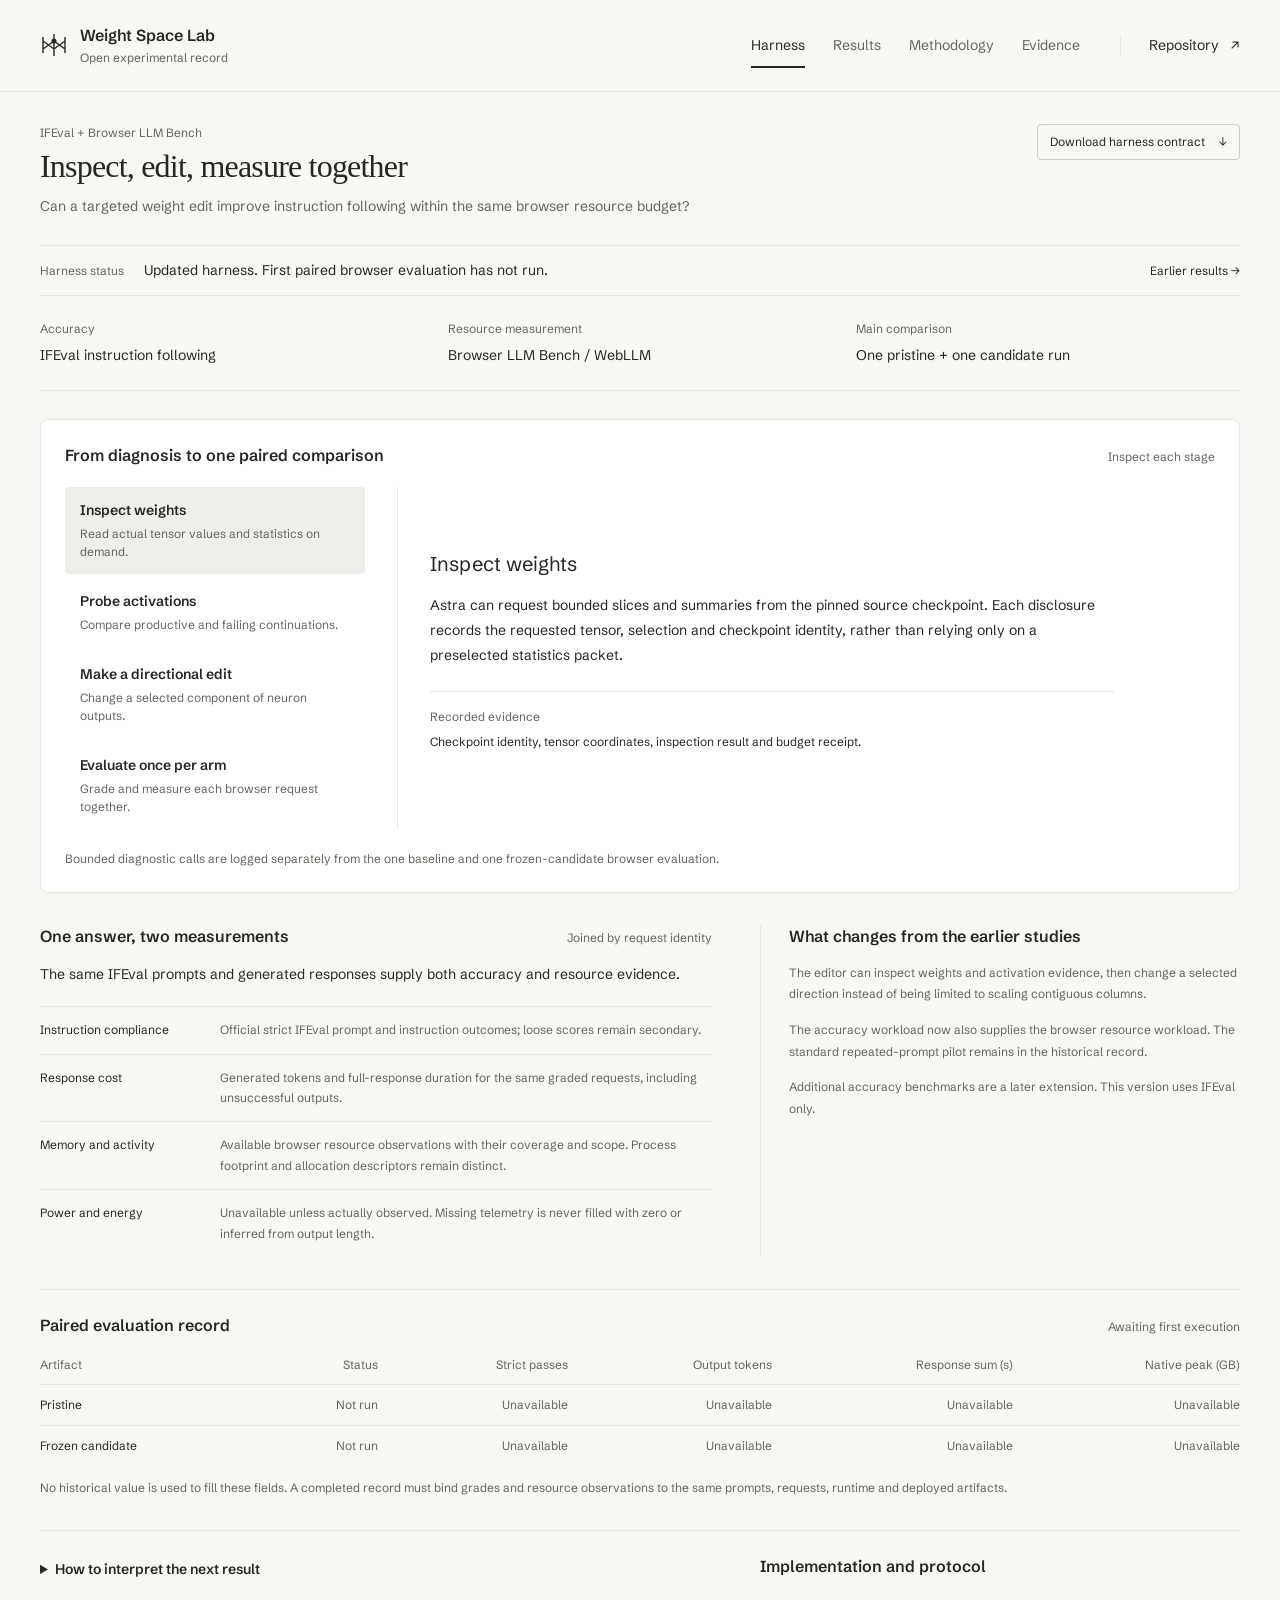
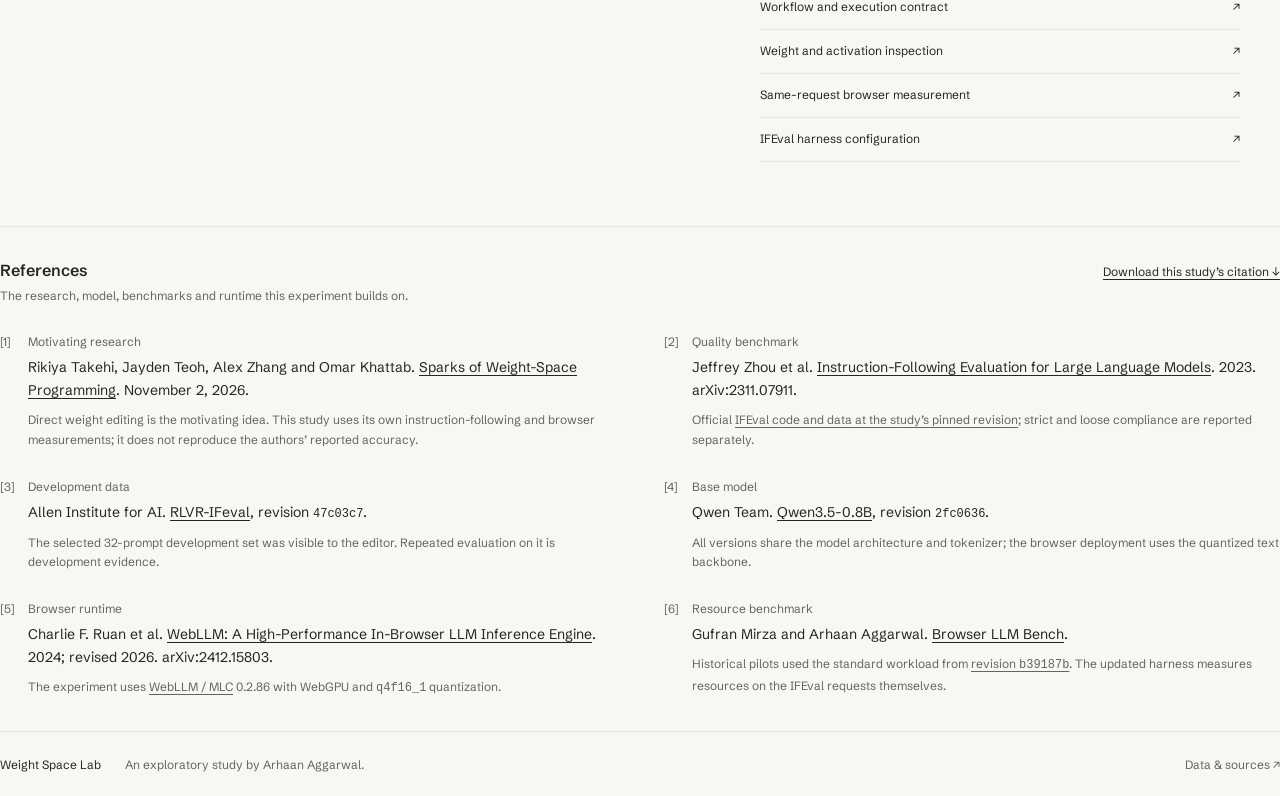
==== commit 90b9899f: "Publish joint IFEval and resource harness workflow" ====
--- a/index.html
+++ b/index.html
@@ -6,32 +6,44 @@
   <meta name="theme-color" content="#f7f7f4">
   <meta name="description" content="An open research workbench for inspecting weight edits, instruction-following quality, and measured WebLLM resource use.">
   <title>Weight Space Lab · Research workbench</title>
-  <link rel="icon" href="assets/favicon.svg?v=comparison-r4-20261111" type="image/svg+xml">
+  <link rel="icon" href="assets/favicon.svg?v=mechanistic-harness-20261111" type="image/svg+xml">
   <link rel="preload" href="assets/schibsted-grotesk-regular.ttf" as="font" type="font/ttf" crossorigin>
-  <link rel="stylesheet" href="styles.css?v=comparison-r4-20261111">
-  <script src="app.js?v=comparison-r4-20261111" defer></script>
+  <link rel="stylesheet" href="styles.css?v=mechanistic-harness-20261111">
+  <script src="app.js?v=mechanistic-harness-20261111" defer></script>
 </head>
 <body>
 <a class="skip-link" href="#main">Skip to research</a>
 <header class="site-header">
-  <a class="brand" href="#results" aria-label="Weight Space Lab results">
+  <a class="brand" href="#harness" aria-label="Weight Space Lab harness">
     <svg class="brand-mark" width="28" height="28" viewBox="0 0 28 28" fill="none" aria-hidden="true"><path d="M3 6v16M14 3v22M25 6v16M3 10l11 8 11-8M3 18l11-8 11 8" stroke="currentColor" stroke-width="1.4"/><circle cx="14" cy="10" r="2.5" fill="currentColor"/></svg>
     <span>Weight Space Lab<span class="brand-subline">Open experimental record</span></span>
   </a>
   <nav class="primary-nav" aria-label="Research views">
-    <a href="#results" data-route="results" aria-current="page">Results</a>
+    <a href="#harness" data-route="harness" aria-current="page">Harness</a>
+    <a href="#results" data-route="results">Results</a>
     <a href="#methodology" data-route="methodology">Methodology</a>
     <a href="#evidence" data-route="evidence">Evidence</a>
   </nav>
   <a class="repository-link" href="https://github.com/Arhaan2/weight-space-lab">Repository <span aria-hidden="true">↗</span></a>
 </header>
 <main id="main" class="shell">
+  <section id="harness" class="route-view" aria-labelledby="harness-heading">
+<!-- HARNESS_CONTENT_START -->
+<div class="page-heading"><div><p class="eyebrow">IFEval + Browser LLM Bench</p><h1 id="harness-heading">Inspect, edit, measure together</h1><p class="page-intro">Can a targeted weight edit improve instruction following within the same browser resource budget?</p></div><a class="outline-button" href="harness.json" download>Download harness contract <span aria-hidden="true">↓</span></a></div>
+    <div class="finding-strip harness-status"><span class="finding-label">Harness status</span><p>Updated harness. First paired browser evaluation has not run.</p><a href="#results">Earlier results <span aria-hidden="true">→</span></a></div>
+    <div class="harness-scope"><div><span>Accuracy</span><strong>IFEval instruction following</strong></div><div><span>Resource measurement</span><strong>Browser LLM Bench / WebLLM</strong></div><div><span>Main comparison</span><strong>One pristine + one candidate run</strong></div></div>
+    <section class="harness-workflow" aria-labelledby="harness-workflow-heading"><div class="section-heading"><h2 id="harness-workflow-heading">From diagnosis to one paired comparison</h2><span>Inspect each stage</span></div><div class="harness-flow"><div class="harness-stage-controls" role="group" aria-label="Inspection and evaluation stages"><button type="button" data-harness-stage="weights" aria-pressed="true" aria-controls="harness-stage-weights"><span>Inspect weights</span><small>Read actual tensor values and statistics on demand.</small></button><button type="button" data-harness-stage="activations" aria-pressed="false" aria-controls="harness-stage-activations"><span>Probe activations</span><small>Compare productive and failing continuations.</small></button><button type="button" data-harness-stage="edit" aria-pressed="false" aria-controls="harness-stage-edit"><span>Make a directional edit</span><small>Change a selected component of neuron outputs.</small></button><button type="button" data-harness-stage="evaluate" aria-pressed="false" aria-controls="harness-stage-evaluate"><span>Evaluate once per arm</span><small>Grade and measure each browser request together.</small></button></div><div class="harness-stage-panels"><article id="harness-stage-weights" class="harness-stage-detail" data-stage-detail="weights"><h3>Inspect weights</h3><p>Astra can request bounded slices and summaries from the pinned source checkpoint. Each disclosure records the requested tensor, selection and checkpoint identity, rather than relying only on a preselected statistics packet.</p><dl><div><dt>Recorded evidence</dt><dd>Checkpoint identity, tensor coordinates, inspection result and budget receipt.</dd></div></dl></article><article id="harness-stage-activations" class="harness-stage-detail" data-stage-detail="activations"><h3>Probe activations</h3><p>Teacher-forced probes capture bounded hidden states and MLP activations from the source model through local Transformers. Matched contrasts estimate a direction and rank the neurons that write it. These are source-model diagnostics, not activations measured inside the quantized WebGPU runtime.</p><dl><div><dt>Recorded evidence</dt><dd>Probe input identity, backend provenance, layer and position selections, captured activations and direction derivation.</dd></div></dl></article><article id="harness-stage-edit" class="harness-stage-detail" data-stage-detail="edit"><h3>Make a directional edit</h3><p>The candidate policy supports explicit directional changes on selected columns, including noncontiguous selections and intervention strengths up to six. The pristine checkpoint remains immutable. Source verification and effective quantization checks bind the candidate to the actual deployed model.</p><dl><div><dt>Recorded evidence</dt><dd>Direction vector, selected columns, strength, changed-coordinate audit and deployment identity.</dd></div></dl></article><article id="harness-stage-evaluate" class="harness-stage-detail" data-stage-detail="evaluate"><h3>Evaluate once per arm</h3><p>Run the frozen IFEval workload once with pristine and once with the candidate. The official instruction checker grades each saved answer while the same request record carries output tokens, response duration and available resource telemetry. There is no separate autumn-leaves workload in this comparison.</p><dl><div><dt>Recorded evidence</dt><dd>Matched prompt IDs, both artifact identities, response grades, token counts, timing and telemetry coverage.</dd></div></dl></article></div></div><p class="small-note">Bounded diagnostic calls are logged separately from the one baseline and one frozen-candidate browser evaluation.</p></section>
+    <div class="harness-measurement-grid"><section aria-labelledby="harness-request-heading"><div class="section-heading"><h2 id="harness-request-heading">One answer, two measurements</h2><span>Joined by request identity</span></div><p class="harness-lead">The same IFEval prompts and generated responses supply both accuracy and resource evidence.</p><dl class="harness-measurements"><div><dt>Instruction compliance</dt><dd>Official strict IFEval prompt and instruction outcomes; loose scores remain secondary.</dd></div><div><dt>Response cost</dt><dd>Generated tokens and full-response duration for the same graded requests, including unsuccessful outputs.</dd></div><div><dt>Memory and activity</dt><dd>Available browser resource observations with their coverage and scope. Process footprint and allocation descriptors remain distinct.</dd></div><div><dt>Power and energy</dt><dd>Unavailable unless actually observed. Missing telemetry is never filled with zero or inferred from output length.</dd></div></dl></section><aside class="harness-comparison-note"><h2>What changes from the earlier studies</h2><p>The editor can inspect weights and activation evidence, then change a selected direction instead of being limited to scaling contiguous columns.</p><p>The accuracy workload now also supplies the browser resource workload. The standard repeated-prompt pilot remains in the historical record.</p><p>Additional accuracy benchmarks are a later extension. This version uses IFEval only.</p></aside></div>
+    <section class="harness-paired-results" aria-labelledby="harness-paired-heading"><div class="section-heading"><h2 id="harness-paired-heading">Paired evaluation record</h2><span>Awaiting first execution</span></div><table class="data-table"><caption class="visually-hidden">Same-request IFEval accuracy and browser resource measurements</caption><thead><tr><th scope="col">Artifact</th><th scope="col">Status</th><th scope="col">Strict passes</th><th scope="col">Output tokens</th><th scope="col">Response sum (s)</th><th scope="col">Native peak (GB)</th></tr></thead><tbody><tr><th scope="row">Pristine</th><td data-label="Status">Not run</td><td data-label="Strict passes">Unavailable</td><td data-label="Output tokens">Unavailable</td><td data-label="Response sum (s)">Unavailable</td><td data-label="Native peak (GB)">Unavailable</td></tr><tr><th scope="row">Frozen candidate</th><td data-label="Status">Not run</td><td data-label="Strict passes">Unavailable</td><td data-label="Output tokens">Unavailable</td><td data-label="Response sum (s)">Unavailable</td><td data-label="Native peak (GB)">Unavailable</td></tr></tbody></table><p class="small-note">No historical value is used to fill these fields. A completed record must bind grades and resource observations to the same prompts, requests, runtime and deployed artifacts.</p></section>
+    <div class="harness-bottom"><details class="harness-boundaries"><summary>How to interpret the next result</summary><ul><li>Historical scores belong to earlier protocols and do not validate this harness.</li><li>IFEval measures explicit instruction compliance, not general factual correctness or overall usefulness.</li><li>A single run per arm provides a paired observation, not repeated-run uncertainty or an efficiency-equivalence claim.</li><li>Source Transformers activations can inform an edit; its effect must still be tested after quantization in WebLLM.</li><li>Development feedback is not untouched confirmation. Dataset exposure and split roles must be recorded before execution.</li></ul></details><section class="harness-sources" aria-labelledby="harness-sources-heading"><h2 id="harness-sources-heading">Implementation and protocol</h2><a href="https://github.com/Arhaan2/weight-space-lab/blob/3447ea31b60fbe81a1040d6f789cdd77346410f6/docs/mechanistic-browser-workflow.md"><span>Workflow and execution contract</span><span aria-hidden="true">↗</span></a><a href="https://github.com/Arhaan2/weight-space-lab/blob/3447ea31b60fbe81a1040d6f789cdd77346410f6/docs/mechanistic-inspection.md"><span>Weight and activation inspection</span><span aria-hidden="true">↗</span></a><a href="https://github.com/Arhaan2/weight-space-lab/blob/3447ea31b60fbe81a1040d6f789cdd77346410f6/docs/joint-browser-measurement.md"><span>Same-request browser measurement</span><span aria-hidden="true">↗</span></a><a href="https://github.com/Arhaan2/weight-space-lab/blob/3447ea31b60fbe81a1040d6f789cdd77346410f6/configs/ifeval_mechanistic_browser.json"><span>IFEval harness configuration</span><span aria-hidden="true">↗</span></a></section></div>
+<!-- HARNESS_CONTENT_END -->
+  </section>
   <section id="results" class="route-view" aria-labelledby="results-heading">
     <div class="page-heading">
-      <div><p class="eyebrow">Qwen3.5-0.8B · WebLLM 0.2.86</p><h1 id="results-heading">Benchmark results</h1><p class="page-intro">Can an explicit weight edit improve instruction following without increasing browser resource use?</p></div>
+      <div><p class="eyebrow">Qwen3.5-0.8B · WebLLM 0.2.86</p><h1 id="results-heading">Completed experiments</h1><p class="page-intro">Can an explicit weight edit improve instruction following without increasing browser resource use?</p></div>
       <div class="snapshot"><span class="snapshot-dot" aria-hidden="true"></span> Research snapshot<span id="snapshot-date">10 November 2026</span></div>
     </div>
-    <div class="finding-strip"><span class="finding-label">Current finding</span><p id="current-finding"><!-- CURRENT_FINDING_START -->
+    <div class="finding-strip"><span class="finding-label">Latest completed study</span><p id="current-finding"><!-- CURRENT_FINDING_START -->
 Astra round 4: 16/32 strict passes; fresh pristine: 16/32. V1 edit leads at 17/32. 12/12 resource sessions complete. Exposed development data; no untouched confirmation.
 <!-- CURRENT_FINDING_END --></p><a href="#methodology">Study context <span aria-hidden="true">→</span></a></div>
     <div class="interactive-workspace" hidden>
@@ -83,7 +95,8 @@
     <noscript><p class="noscript-note">The saved results above are available without JavaScript. Enable JavaScript for artifact selection and interactive comparisons.</p></noscript>
   </section>
   <section id="methodology" class="route-view document-view" aria-labelledby="methodology-heading">
-    <div class="page-heading"><div><p class="eyebrow">Experimental design</p><h1 id="methodology-heading">Experimental methodology</h1><p class="page-intro">How the weight edits, instruction-following scores and browser resource measurements were obtained.</p></div><button type="button" class="outline-button print-button">Print methods</button></div>
+    <div class="page-heading"><div><p class="eyebrow">Experimental design</p><h1 id="methodology-heading">Completed study methodology</h1><p class="page-intro">How the weight edits, instruction-following scores and browser resource measurements were obtained.</p></div><button type="button" class="outline-button print-button">Print methods</button></div>
+    <p class="scope-note historical-method-note">These methods describe the completed studies. The <a href="#harness">updated inspection and paired-workload harness</a> has its own protocol and has not produced new results.</p>
     <div class="method-overview"><div><h2>The research question</h2><p>Ask Astra to modify the weights of a small language model with an explicit benchmark objective. Measure quality and runtime behavior, then inspect whether any improvement survives a fair comparison.</p></div><div class="method-facts"><dl><div><dt>Base model</dt><dd>Qwen3.5-0.8B</dd></div><div><dt>Deployment</dt><dd>WebLLM 0.2.86 · q4f16_1</dd></div><div><dt>Quality benchmark</dt><dd>IFEval instruction following</dd></div><div><dt>Resource workload</dt><dd>Browser LLM Bench · standard</dd></div></dl></div></div>
     <div class="study-ledger">
       <article><div class="study-index">V1</div><div><h2>Historical edit and held-out evaluation</h2><p>A manually supplied edit was selected on 32 development prompts, then evaluated against the original on 128 held-out prompts. Strict prompt passes changed from 69 to 70. The paired 95% confidence interval crosses zero.</p><p class="method-limitation">The candidate run was interrupted and resumed. Its token and timing observations do not establish a controlled resource improvement.</p></div><span class="state-label">Inconclusive</span></article>
@@ -127,11 +140,14 @@
     <li><span class="reference-role">Development data</span><p>Allen Institute for AI. <a href="https://huggingface.co/datasets/allenai/RLVR-IFeval">RLVR-IFeval</a>, revision <code>47c03c7</code>.</p><p class="reference-note">The selected 32-prompt development set was visible to the editor. Repeated evaluation on it is development evidence.</p></li>
     <li><span class="reference-role">Base model</span><p>Qwen Team. <a href="https://huggingface.co/Qwen/Qwen3.5-0.8B/tree/2fc06364715b967f1860aea9cf38778875588b17">Qwen3.5-0.8B</a>, revision <code>2fc0636</code>.</p><p class="reference-note">All versions share the model architecture and tokenizer; the browser deployment uses the quantized text backbone.</p></li>
     <li><span class="reference-role">Browser runtime</span><p>Charlie F. Ruan et al. <a href="https://arxiv.org/abs/2412.15803">WebLLM: A High-Performance In-Browser LLM Inference Engine</a>. 2024; revised 2026. arXiv:2412.15803.</p><p class="reference-note">The experiment uses <a href="https://webllm.mlc.ai/">WebLLM / MLC</a> 0.2.86 with WebGPU and <code>q4f16_1</code> quantization.</p></li>
-    <li><span class="reference-role">Resource benchmark</span><p>Gufran Mirza and Arhaan Aggarwal. <a href="https://browserllm.dev/">Browser LLM Bench</a>.</p><p class="reference-note">The standard workload comes from <a href="https://github.com/gufranmirza/browser-llm-bench/tree/b39187b1aff1f218493622d7fcf3cd5d24773b41">revision <code>b39187b</code></a>. Resource measurements are separate from IFEval quality scores.</p></li>
+    <li><span class="reference-role">Resource benchmark</span><p>Gufran Mirza and Arhaan Aggarwal. <a href="https://browserllm.dev/">Browser LLM Bench</a>.</p><p class="reference-note">Historical pilots used the standard workload from <a href="https://github.com/gufranmirza/browser-llm-bench/tree/b39187b1aff1f218493622d7fcf3cd5d24773b41">revision <code>b39187b</code></a>. The updated harness measures resources on the IFEval requests themselves.</p></li>
   </ol>
 </section>
 <footer class="site-footer"><span>Weight Space Lab</span><p>An exploratory study by Arhaan Aggarwal.</p><a href="#evidence">Data &amp; sources <span aria-hidden="true">↗</span></a></footer>
 <div id="announcement" class="visually-hidden" role="status" aria-live="polite" aria-atomic="true"></div>
+<!-- HARNESS_DATA_START -->
+<script id="harness-data" type="application/json">{"schema_version":1,"kind":"mechanistic_browser_harness_contract","updated":"2026-11-11","status":"implemented_not_run","title":"Inspect, edit, measure together","question":"Can a targeted weight edit improve instruction following within the same browser resource budget?","accuracy_benchmark":"IFEval","resource_benchmark":"Browser LLM Bench / WebLLM","workload":"The same IFEval prompts and generated responses supply both accuracy and resource evidence.","evaluation":{"status":"not_run","arms":["pristine","candidate"],"runs_per_arm":1,"candidate_count":1,"results":null,"diagnostics":"Bounded diagnostic calls are logged separately from the one baseline and one frozen-candidate browser evaluation."},"stages":[{"key":"weights","label":"Inspect weights","summary":"Read actual tensor values and statistics on demand.","detail":"Astra can request bounded slices and summaries from the pinned source checkpoint. Each disclosure records the requested tensor, selection and checkpoint identity, rather than relying only on a preselected statistics packet.","evidence":"Checkpoint identity, tensor coordinates, inspection result and budget receipt."},{"key":"activations","label":"Probe activations","summary":"Compare productive and failing continuations.","detail":"Teacher-forced probes capture bounded hidden states and MLP activations from the source model through local Transformers. Matched contrasts estimate a direction and rank the neurons that write it. These are source-model diagnostics, not activations measured inside the quantized WebGPU runtime.","evidence":"Probe input identity, backend provenance, layer and position selections, captured activations and direction derivation."},{"key":"edit","label":"Make a directional edit","summary":"Change a selected component of neuron outputs.","detail":"The candidate policy supports explicit directional changes on selected columns, including noncontiguous selections and intervention strengths up to six. The pristine checkpoint remains immutable. Source verification and effective quantization checks bind the candidate to the actual deployed model.","evidence":"Direction vector, selected columns, strength, changed-coordinate audit and deployment identity."},{"key":"evaluate","label":"Evaluate once per arm","summary":"Grade and measure each browser request together.","detail":"Run the frozen IFEval workload once with pristine and once with the candidate. The official instruction checker grades each saved answer while the same request record carries output tokens, response duration and available resource telemetry. There is no separate autumn-leaves workload in this comparison.","evidence":"Matched prompt IDs, both artifact identities, response grades, token counts, timing and telemetry coverage."}],"measurements":[{"label":"Instruction compliance","definition":"Official strict IFEval prompt and instruction outcomes; loose scores remain secondary."},{"label":"Response cost","definition":"Generated tokens and full-response duration for the same graded requests, including unsuccessful outputs."},{"label":"Memory and activity","definition":"Available browser resource observations with their coverage and scope. Process footprint and allocation descriptors remain distinct."},{"label":"Power and energy","definition":"Unavailable unless actually observed. Missing telemetry is never filled with zero or inferred from output length."}],"limitations":["Historical scores belong to earlier protocols and do not validate this harness.","IFEval measures explicit instruction compliance, not general factual correctness or overall usefulness.","A single run per arm provides a paired observation, not repeated-run uncertainty or an efficiency-equivalence claim.","Source Transformers activations can inform an edit; its effect must still be tested after quantization in WebLLM.","Development feedback is not untouched confirmation. Dataset exposure and split roles must be recorded before execution."],"source_base":"https://github.com/Arhaan2/weight-space-lab/blob/3447ea31b60fbe81a1040d6f789cdd77346410f6/","sources":[{"label":"Workflow and execution contract","path":"docs/mechanistic-browser-workflow.md"},{"label":"Weight and activation inspection","path":"docs/mechanistic-inspection.md"},{"label":"Same-request browser measurement","path":"docs/joint-browser-measurement.md"},{"label":"IFEval harness configuration","path":"configs/ifeval_mechanistic_browser.json"}]}</script>
+<!-- HARNESS_DATA_END -->
 <!-- RESEARCH_DATA_START -->
 <script id="research-data" type="application/json">{"schema_version":1,"project":"Weight Space Lab","updated":"2026-11-10","model":{"name":"Qwen3.5-0.8B","revision":"2fc06364715b967f1860aea9cf38778875588b17","runtime":"WebLLM 0.2.86","quantization":"q4f16_1","backend":"Apple WebGPU"},"v1":{"status":"completed_inconclusive","development":{"baseline":{"strict":16,"loose":17,"total":32,"output_tokens":13941,"generation_seconds":263.5452995605469},"candidate":{"strict":17,"loose":18,"total":32,"output_tokens":13903,"generation_seconds":266.79330004882814}},"heldout":{"metrics":{"instruction_loose":{"baseline":{"denominator":173,"numerator":112,"value":0.6473988439306358},"candidate":{"denominator":173,"numerator":116,"value":0.6705202312138728},"ci95_percentage_points":[-2.9069767441860463,7.6923076923076925],"difference_percentage_points":2.312138728323699},"instruction_strict":{"baseline":{"denominator":173,"numerator":106,"value":0.6127167630057804},"candidate":{"denominator":173,"numerator":108,"value":0.6242774566473989},"ci95_percentage_points":[-3.8461538461538463,6.2857142857142865],"difference_percentage_points":1.1560693641618496},"prompt_loose":{"baseline":{"denominator":128,"numerator":74,"value":0.578125},"candidate":{"denominator":128,"numerator":77,"value":0.6015625},"ci95_percentage_points":[-3.90625,8.59375],"difference_percentage_points":2.34375},"prompt_strict":{"baseline":{"denominator":128,"numerator":69,"value":0.5390625},"candidate":{"denominator":128,"numerator":70,"value":0.546875},"ci95_percentage_points":[-5.46875,7.03125],"difference_percentage_points":0.78125}},"paired_prompt_outcomes":{"loose":{"improved":10,"regressed":7,"tied":111,"unresolved":0},"strict":{"improved":8,"regressed":7,"tied":113,"unresolved":0}},"arms":{"baseline":{"accounting":{"ambiguous_dispatch_outcomes":0,"attempted_model_failures":0,"attempted_scored_requests":128,"dispatched_without_observed_output":0,"execution_status_counts":{"ok":69,"truncated":59},"graded_outputs":128,"grader_errors":0,"grader_timeouts":0,"missing_outputs_including_unexecuted":0,"natural_completions":69,"scheduled_prompts":128,"scored_generated_tokens":68243,"scored_generation_seconds":1704.5630007324219,"scored_input_tokens":8745,"scored_requests_with_unknown_duration":0,"scored_requests_with_unknown_tokens":0,"truncations":59,"unexecuted_slots":0},"allocation_sampled_maxima":{"eventLoopDelayMs":15305.599999904633,"gpuBufferBytes":1747697720,"heapBytes":null,"wasmBytes":283181056},"source_checkpoint_sha256":"f3272ddbea59cc854268e91e387416cd84a633a97ae7d9cfaa1325890eac602d","deployed_artifact_sha256":"5ead3e9c60107ab7168bee5373f6cd636c839b82557fed6550aaaa30170aa5b0"},"candidate":{"accounting":{"ambiguous_dispatch_outcomes":0,"attempted_model_failures":0,"attempted_scored_requests":128,"dispatched_without_observed_output":0,"execution_status_counts":{"ok":77,"truncated":51},"graded_outputs":128,"grader_errors":0,"grader_timeouts":0,"missing_outputs_including_unexecuted":0,"natural_completions":77,"scheduled_prompts":128,"scored_generated_tokens":60189,"scored_generation_seconds":1227.9859008789062,"scored_input_tokens":8745,"scored_requests_with_unknown_duration":0,"scored_requests_with_unknown_tokens":0,"truncations":51,"unexecuted_slots":0},"allocation_sampled_maxima":{"eventLoopDelayMs":9645,"gpuBufferBytes":1747697720,"heapBytes":null,"wasmBytes":283181056},"source_checkpoint_sha256":"f9c767c06ec3c17dbdfedc43b695d64d025ae7393d3f425cee71ef45c358d6bf","deployed_artifact_sha256":"6e18cc4906ce18786b9197bcc7fb5f93ffc706d808b0809150349546eef3627b"}}},"edit":{"operation":"scale_columns","layers":[15,19],"tensor":"mlp.down_proj.weight","columns":[0,59],"scale":0.75,"changed_bf16_entries":122880,"editor_attribution":"Operator-attributed Astra / Ultra; provider identity and usage not observed."}},"v2":{"status":"complete","description":"3 candidate development evaluations are complete. No edit qualified; the original model was retained. The combined quality and resource goal was not demonstrated.","proposal_limit":4,"development_prompts":32,"untouched_final_prompts":0,"resource_session_order":["A","B","B","A"],"requests_per_resource_session":60,"resource_status":"pristine_retained_no_comparison","qualification":{"strict_passes_greater_than":16,"output_tokens_at_most":13941},"resource_status_label":"Skipped: pristine retained","limitation":"No verified untouched final prompts remain. V2 quality results are development evidence, without fresh held-out confirmation.","execution":{"schema_version":1,"kind":"sanitized_v2_collaboration_result","updated_at_utc":"2026-11-10T22:05:38.806569+00:00","study_sha256":"bf38a30cb9bd0bac1b4afc2167b9293c32bb4d61b1af3e178a0f474e502b4e0c","continuation_sha256":"b25f884b71c2c538fbbd2659a09bcc0ee12a6e0bce824596fe07ca717324a82c","status":"complete","joint_goal_status":"no_qualifying_edit","model":"Qwen3.5-0.8B","runtime":"WebLLM 0.2.86 / MLC","quantization":"q4f16_1","benchmark":"32-prompt Ai2 RLVR-IFeval development set","baseline":{"strict_passes":16,"loose_passes":17,"denominator":32,"scored_output_tokens":13941,"natural_completions":20,"truncations":12,"generation_seconds":263.5452995605469,"technically_valid":true,"unresolved_grader_errors":0},"baseline_environment":{"chrome_version":"156.0.8078.80","user_agent":"Mozilla/5.0 (Macintosh; Intel Mac OS X 10_15_7) AppleWebKit/537.36 (KHTML, like Gecko) Chrome/156.0.0.0 Safari/537.36","platform":"MacIntel","hardware_concurrency":14},"rounds":[{"round":1,"status":"completed","editor_dispatched":true,"metrics":{"strict_passes":16,"loose_passes":17,"denominator":32,"scored_output_tokens":15019,"natural_completions":18,"truncations":14,"generation_seconds":279.5922004394531,"technically_valid":true,"unresolved_grader_errors":0},"qualifies":false,"artifact_sha256":"704590e6512285752e25795f2a81c389429ed662bf80f58d5a89227ea89e40fc","editor_delivery_turns":1,"graded_evidence_sha256":"0fc4469b07b234421ba259032baf77b5c88beba570c7282b5d43c9a782cbdbb6","deployment_limits_satisfied":true,"memory_limits_satisfied":true,"paired_outcomes":{"strict":{"improvements":1,"regressions":1,"ties":30,"unresolved":0},"loose":{"improvements":1,"regressions":1,"ties":30,"unresolved":0}},"source_edit":{"result_sha256":"d182b6945dc2dff8e261c6e6a9467aa574019952bc75682da0059eabbef8e870","changed_stored_entries":122880,"changed_numerical_entries":122880,"targeted_coordinates":122880},"weight_operations":[{"op":"scale_columns","tensor":"model.language_model.layers.15.mlp.down_proj.weight","columns":[2014,2015,2016,2017,2018,2019,2020,2021,2022,2023,2024,2025,2026,2027,2028,2029,2030,2031,2032,2033,2034,2035,2036,2037,2038,2039,2040,2041,2042,2043,2044,2045,2046,2047,2048,2049,2050,2051,2052,2053,2054,2055,2056,2057,2058,2059,2060,2061,2062,2063,2064,2065,2066,2067,2068,2069,2070,2071,2072,2073],"factor":0.75},{"op":"scale_columns","tensor":"model.language_model.layers.19.mlp.down_proj.weight","columns":[3524,3525,3526,3527,3528,3529,3530,3531,3532,3533,3534,3535,3536,3537,3538,3539,3540,3541,3542,3543,3544,3545,3546,3547,3548,3549,3550,3551,3552,3553,3554,3555,3556,3557,3558,3559,3560,3561,3562,3563,3564,3565,3566,3567,3568,3569,3570,3571,3572,3573,3574,3575,3576,3577,3578,3579,3580,3581,3582,3583],"factor":0.75}],"base_checkpoint_sha256":"f3272ddbea59cc854268e91e387416cd84a633a97ae7d9cfaa1325890eac602d","composition":"sequential","execution":{"status":"completed","engine_load_attempts":1,"warmup_dispatches":1,"scored_dispatches":32,"generation_dispatches":33,"cleanup":{"process_group_stop_requested":true,"controller_exit_verified":true,"controller_returncode":0,"unload_confirmed":true,"worker_terminated":true,"forced_termination":false,"native_capture_exit_confirmed":true,"chrome_exit_confirmed":true,"local_harness_exit_confirmed":true,"owned_browser_and_worker_resources_released":true,"release_scope":"Dedicated browser process/profile, all of its page/worker/device resources, and this local harness only; unrelated browser data untouched","chrome_os_exit_verified":true,"retained_owned_pids_alive":[]},"warmup_sampled_tokens":12,"error":null},"environment":{"chrome_version":"157.0.8103.39","user_agent":"Mozilla/5.0 (Macintosh; Intel Mac OS X 10_15_7) AppleWebKit/537.36 (KHTML, like Gecko) Chrome/157.0.0.0 Safari/537.36","platform":"MacIntel","hardware_concurrency":14},"same_browser_as_saved_baseline":false},{"round":2,"status":"completed","editor_dispatched":true,"metrics":{"strict_passes":16,"loose_passes":17,"denominator":32,"scored_output_tokens":12644,"natural_completions":22,"truncations":10,"generation_seconds":303.1460002441406,"technically_valid":true,"unresolved_grader_errors":0},"qualifies":false,"artifact_sha256":"f78b942268e7fd5cfbb7747eaad2a93724a9658b31e9d6d1670e86b950495a66","editor_delivery_turns":1,"graded_evidence_sha256":"ff9dfdfb6c97b49a1dd44634b870a95107b04806b6b5ca1c6ac4b986a441bc43","deployment_limits_satisfied":true,"memory_limits_satisfied":true,"paired_outcomes":{"strict":{"improvements":0,"regressions":0,"ties":32,"unresolved":0},"loose":{"improvements":0,"regressions":0,"ties":32,"unresolved":0}},"source_edit":{"result_sha256":"145ed8ee6b8d5761b1ad1eda9812c77bca9915c1a1214de221cd0a01caef66fa","changed_stored_entries":122880,"changed_numerical_entries":122880,"targeted_coordinates":122880},"weight_operations":[{"op":"scale_columns","tensor":"model.language_model.layers.15.mlp.down_proj.weight","columns":[2014,2015,2016,2017,2018,2019,2020,2021,2022,2023,2024,2025,2026,2027,2028,2029,2030,2031,2032,2033,2034,2035,2036,2037,2038,2039,2040,2041,2042,2043,2044,2045,2046,2047,2048,2049,2050,2051,2052,2053,2054,2055,2056,2057,2058,2059,2060,2061,2062,2063,2064,2065,2066,2067,2068,2069,2070,2071,2072,2073],"factor":1.25},{"op":"scale_columns","tensor":"model.language_model.layers.19.mlp.down_proj.weight","columns":[3524,3525,3526,3527,3528,3529,3530,3531,3532,3533,3534,3535,3536,3537,3538,3539,3540,3541,3542,3543,3544,3545,3546,3547,3548,3549,3550,3551,3552,3553,3554,3555,3556,3557,3558,3559,3560,3561,3562,3563,3564,3565,3566,3567,3568,3569,3570,3571,3572,3573,3574,3575,3576,3577,3578,3579,3580,3581,3582,3583],"factor":1.25}],"base_checkpoint_sha256":"f3272ddbea59cc854268e91e387416cd84a633a97ae7d9cfaa1325890eac602d","composition":"sequential","execution":{"status":"completed","engine_load_attempts":1,"warmup_dispatches":1,"scored_dispatches":32,"generation_dispatches":33,"cleanup":{"process_group_stop_requested":true,"controller_exit_verified":true,"controller_returncode":0,"unload_confirmed":true,"worker_terminated":true,"forced_termination":false,"native_capture_exit_confirmed":true,"chrome_exit_confirmed":true,"local_harness_exit_confirmed":true,"owned_browser_and_worker_resources_released":true,"release_scope":"Dedicated browser process/profile, all of its page/worker/device resources, and this local harness only; unrelated browser data untouched","chrome_os_exit_verified":true,"retained_owned_pids_alive":[]},"warmup_sampled_tokens":12,"error":null},"environment":{"chrome_version":"157.0.8103.39","user_agent":"Mozilla/5.0 (Macintosh; Intel Mac OS X 10_15_7) AppleWebKit/537.36 (KHTML, like Gecko) Chrome/157.0.0.0 Safari/537.36","platform":"MacIntel","hardware_concurrency":14},"same_browser_as_saved_baseline":false},{"round":3,"status":"completed","editor_dispatched":true,"metrics":{"strict_passes":16,"loose_passes":17,"denominator":32,"scored_output_tokens":12591,"natural_completions":22,"truncations":10,"generation_seconds":234.5698994140625,"technically_valid":true,"unresolved_grader_errors":0},"qualifies":false,"artifact_sha256":"eaa72067ef9bea370bd80398dafecbea5437379c8d6ddf27678b0068eebb0c38","editor_delivery_turns":2,"graded_evidence_sha256":"2e760fe7415427b0f1aa276ddcdb8cb60fa713dc017c96f46d30e3dfc5a184c4","deployment_limits_satisfied":true,"memory_limits_satisfied":true,"paired_outcomes":{"strict":{"improvements":0,"regressions":0,"ties":32,"unresolved":0},"loose":{"improvements":0,"regressions":0,"ties":32,"unresolved":0}},"source_edit":{"result_sha256":"d3a2d071c41110570789cb142cc86a04c1b126f07564e1c25e2fac7b3d230787","changed_stored_entries":122880,"changed_numerical_entries":122880,"targeted_coordinates":122880},"weight_operations":[{"op":"scale_columns","tensor":"model.language_model.layers.15.mlp.down_proj.weight","columns":[2014,2015,2016,2017,2018,2019,2020,2021,2022,2023,2024,2025,2026,2027,2028,2029,2030,2031,2032,2033,2034,2035,2036,2037,2038,2039,2040,2041,2042,2043,2044,2045,2046,2047,2048,2049,2050,2051,2052,2053,2054,2055,2056,2057,2058,2059,2060,2061,2062,2063,2064,2065,2066,2067,2068,2069,2070,2071,2072,2073],"factor":1.5},{"op":"scale_columns","tensor":"model.language_model.layers.19.mlp.down_proj.weight","columns":[3524,3525,3526,3527,3528,3529,3530,3531,3532,3533,3534,3535,3536,3537,3538,3539,3540,3541,3542,3543,3544,3545,3546,3547,3548,3549,3550,3551,3552,3553,3554,3555,3556,3557,3558,3559,3560,3561,3562,3563,3564,3565,3566,3567,3568,3569,3570,3571,3572,3573,3574,3575,3576,3577,3578,3579,3580,3581,3582,3583],"factor":1.5}],"base_checkpoint_sha256":"f3272ddbea59cc854268e91e387416cd84a633a97ae7d9cfaa1325890eac602d","composition":"sequential","execution":{"status":"completed","engine_load_attempts":1,"warmup_dispatches":1,"scored_dispatches":32,"generation_dispatches":33,"cleanup":{"process_group_stop_requested":true,"controller_exit_verified":true,"controller_returncode":0,"unload_confirmed":true,"worker_terminated":true,"forced_termination":false,"native_capture_exit_confirmed":true,"chrome_exit_confirmed":true,"local_harness_exit_confirmed":true,"owned_browser_and_worker_resources_released":true,"release_scope":"Dedicated browser process/profile, all of its page/worker/device resources, and this local harness only; unrelated browser data untouched","chrome_os_exit_verified":true,"retained_owned_pids_alive":[]},"warmup_sampled_tokens":12,"error":null},"environment":{"chrome_version":"157.0.8103.39","user_agent":"Mozilla/5.0 (Macintosh; Intel Mac OS X 10_15_7) AppleWebKit/537.36 (KHTML, like Gecko) Chrome/157.0.0.0 Safari/537.36","platform":"MacIntel","hardware_concurrency":14},"same_browser_as_saved_baseline":false},{"round":4,"status":"invalid","editor_dispatched":false,"metrics":null,"qualifies":null,"artifact_sha256":null,"editor_delivery_turns":0,"reason":"Closed without an Astra call: the preserved failed pre-dispatch stage consumed one of four browser-development attempts."}],"selection":{"named_arms":{"pristine_baseline":"5ead3e9c60107ab7168bee5373f6cd636c839b82557fed6550aaaa30170aa5b0","selected_astra":"5ead3e9c60107ab7168bee5373f6cd636c839b82557fed6550aaaa30170aa5b0"},"selection":"pristine_fallback","resource_order":[],"frozen_before_final_results":true},"resource":{"status":"pristine_retained_no_comparison","scheduled_sessions":0,"complete_sessions":0,"matched_environment":false,"sessions":[],"reason":"Pristine retained; no redundant comparison was run."},"untouched_final_prompts":0,"offline_grading_recovery":{"status":"completed","charged_seconds":27.657072332920507,"pre_recovery_state_sha256":"8cd28b48f4d5797d21170b9447787ebcf0c6e92c7da787f6ad95d905886ec8b1","original_failed_stage_preserved":true,"target_loads":0,"target_generations":0,"editor_calls":0,"calendar_and_global_limits_unchanged":true,"harness_files_restored_exactly":19,"evaluator_payloads_restored":171,"unavailable_generated_bytecode_quarantined":347,"evaluator_versions_changed":false,"frozen_inputs_verified_after_restoration":758,"interpretation":"Round 3 browser execution and cleanup completed. Offline grading initially stopped before any checker call when files became dataless. Exact frozen bytes/pinned package payloads were restored, existing project bytecode was bypassed, and one separately charged offline pass graded the preserved outputs. The failed stage and halt snapshot remain retained."},"actual_browser_usage":{"engine_load_attempts":3,"warmup_dispatches":3,"scored_dispatches":96,"generation_dispatches":99,"sampled_tokens_including_warmups":40290,"unresolved_generation_sessions":0,"failed_target_sequences":0,"generation_retries":0,"preserved_pre_dispatch_failures":1,"charged_local_seconds":1124.457251250511,"charged_browser_seconds":926.824992623413,"scope":"All newly observed development and resource sessions, including warmups; historical saved baseline excluded. Original zero-dispatch failure remains separately counted."},"accounting":{"model_loads":3,"warmups":3,"scored_generations":96,"scored_output_tokens":40254,"warmup_sampled_tokens":36,"charged_local_seconds":1124.457251250511,"charged_browser_seconds":926.824992623413,"development_browser_attempts":4,"count_scope":"Development candidate sessions only for loads/generations/tokens; stage times include inherited costs and any resource stages."},"editor":{"actual_route":"Codex collaboration subagent","requested_model":"gpt-6-astra","fresh_context_each_round":true,"effort_override":null,"ultra_verified":false,"actual_agent_dispatches":3,"immutable_provider_version":null,"editor_delivery_turns":4,"submission_slots_consumed":4,"provider_tokens":null,"provider_billing":null,"technical_isolation":"unverified"},"preserved_pre_dispatch_failure":{"cause":"Sandbox denied native memory-pressure query; resource_state_unknown","model_loads":0,"warmups":0,"generations":0,"original_state_sha256":"0feb6c71df16556e50273247ee41187e72925cbf53e46fc08447d7ab8ccbc4ca","original_files_verified":606,"original_files_expected":606,"original_verification_at_utc":"2026-11-10T22:05:24.577742+00:00","original_state_and_ledgers_unchanged":true,"carried_local_seconds":52.11339745623991,"carried_browser_seconds":1.0793538747821003,"same_calendar_and_limits":true,"maximum_real_candidate_evaluations":3,"correction":"Unchanged controller and native resource guards run outside sandbox; original failed attempt remains counted."},"limitations":["No untouched final prompts are available; development results do not establish fresh held-out quality.","The reused development baseline ran Chrome 156.0.8078.80; these candidates run Chrome 157.0.8103.39. The browser difference prevents an isolated weight-only causal claim from the development comparison. The resource A-B-B-A comparison, if selected, uses the current matched environment.","A collaboration editor was used instead of the frozen manual-interface route; no Ultra or immutable provider identity is claimed.","Two resource sessions per artifact would form a small pilot, not proof of precise resource equality.","GPU allocation descriptors and WASM address space are not physical VRAM; missing power is unavailable, not zero."]}},"sources":{"v1_report":"https://github.com/Arhaan2/weight-space-lab/blob/43a01f81ededd3b5f7b9c24997ce6c720db84c0f/reports/ifeval-browser-v1-final/README.md","v1_data":"https://github.com/Arhaan2/weight-space-lab/blob/43a01f81ededd3b5f7b9c24997ce6c720db84c0f/reports/ifeval-browser-v1-final/result.json","reproduction":"https://github.com/Arhaan2/weight-space-lab/blob/43a01f81ededd3b5f7b9c24997ce6c720db84c0f/docs/ifeval-v1-reproduction.md","v2_protocol":"https://github.com/Arhaan2/weight-space-lab/blob/43a01f81ededd3b5f7b9c24997ce6c720db84c0f/docs/ifeval-browser-quality-resource-protocol.md","final_data_audit":"https://github.com/Arhaan2/weight-space-lab/blob/43a01f81ededd3b5f7b9c24997ce6c720db84c0f/docs/ifeval-v2-final-data.md","v2_execution":"https://github.com/Arhaan2/weight-space-lab/blob/70a41ac9fc2f9e3bffa2d231ebfaba0819505995/reports/ifeval-browser-v2-collaboration-run/README.md","resource_study":"https://github.com/Arhaan2/weight-space-lab/blob/28f9b87dafefe05572272120a6d2295262bf7f69/reports/resource-all-edits-v1/result.json","repository_base":"https://github.com/Arhaan2/weight-space-lab/blob/c5c6fda32bde69bbe3207be8e17ad53373143d8c/","fresh_comparison":"https://github.com/Arhaan2/weight-space-lab/blob/c5c6fda32bde69bbe3207be8e17ad53373143d8c/reports/fresh-baseline-r4-v1/result.json","fresh_maintenance":"https://github.com/Arhaan2/weight-space-lab/blob/c5c6fda32bde69bbe3207be8e17ad53373143d8c/reports/fresh-baseline-r4-v1/maintenance.json"},"resource_study":{"actual_usage":{"aggregate_retained_bytes_conservative":10123901395,"attempted_sessions":10,"charged_browser_seconds":3038.869430960389,"charged_local_seconds":4314.035979002714,"completed_sessions":10,"continuation_preparation_seconds":2.0300954999402165,"engine_load_attempts":10,"failed_target_sequences":0,"frontier_calls":0,"generation_dispatches":610,"generation_retries":0,"observation_scope":"Known observed supervisor counters; unresolved attempts remain reserved and are not asserted to have zero dispatches.","offline_preparation_failures":1,"preparation_seconds":2.914234957890585,"preserved_failed_pre_dispatch_verifications":1,"quality_generations":0,"reserved_target_tokens":38560,"sampled_tokens_including_warmups":23430,"scored_dispatches":600,"stopped_before_reservation":1,"unresolved_attempted_sessions":0,"warmup_dispatches":10},"aggregates":{"pristine":{"metrics":{"cpu_capacity_percent":{"max":3.713666709727637,"mean":3.7001157336733597,"min":3.686564757619082,"values":[3.686564757619082,3.713666709727637]},"cpu_coverage":{"max":0.899121627523972,"mean":0.8974340146909643,"min":0.8957464018579566,"values":[0.899121627523972,0.8957464018579566]},"full_response_tokens_per_second":{"max":63.41239750400223,"mean":63.123607012624205,"min":62.83481652124618,"values":[62.83481652124618,63.41239750400223]},"gpu_buffer_descriptor_bytes_sampled_max":{"max":1747697720,"mean":1747697720.0,"min":1747697720,"values":[1747697720,1747697720]},"gpu_coverage":{"max":0.9437290719759595,"mean":0.9324449744795833,"min":0.9211608769832073,"values":[0.9211608769832073,0.9437290719759595]},"gpu_time_ms_per_second":{"max":617.4778113657461,"mean":607.8619097088474,"min":598.2460080519487,"values":[598.2460080519487,617.4778113657461]},"host_power_watts":{"max":null,"mean":null,"min":null,"values":[null,null]},"load_ms":{"max":3327.0999999046326,"mean":3129.6999999284744,"min":2932.2999999523163,"values":[2932.2999999523163,3327.0999999046326]},"mean_response_ms":{"max":620.6750040690105,"mean":617.8483479817709,"min":615.0216918945313,"values":[620.6750040690105,615.0216918945313]},"native_idle_footprint_gb":{"max":2.662559144,"mean":2.63900664,"min":2.615454136,"values":[2.615454136,2.662559144]},"native_peak_footprint_gb":{"max":3.19782956,"mean":3.092185024,"min":2.986540488,"values":[2.986540488,3.19782956]},"native_recovery_footprint_gb":{"max":0.915910056,"mean":0.892267428,"min":0.8686248,"values":[0.8686248,0.915910056]},"power_coverage":{"max":0,"mean":0.0,"min":0,"values":[0,0]},"response_ms_per_output_token":{"max":15.91474369407719,"mean":15.842265332865919,"min":15.769786971654648,"values":[15.91474369407719,15.769786971654648]},"response_ms_sum":{"max":37240.500244140625,"mean":37070.90087890625,"min":36901.301513671875,"values":[37240.500244140625,36901.301513671875]},"scored_output_tokens":{"max":2340,"mean":2340.0,"min":2340,"values":[2340,2340]},"session_ms":{"max":288422,"mean":288237.25,"min":288052.5,"values":[288422,288052.5]},"wasm_address_space_bytes_sampled_max":{"max":283181056,"mean":283181056.0,"min":283181056,"values":[283181056,283181056]}},"n_completed":2,"n_scheduled":2},"v1":{"metrics":{"cpu_capacity_percent":{"max":3.6483504974390777,"mean":3.6439676756331254,"min":3.6395848538271727,"values":[3.6395848538271727,3.6483504974390777]},"cpu_coverage":{"max":0.9003197503886426,"mean":0.8861322638659046,"min":0.8719447773431666,"values":[0.8719447773431666,0.9003197503886426]},"full_response_tokens_per_second":{"max":65.8196360513311,"mean":64.89835674754897,"min":63.977077443766845,"values":[65.8196360513311,63.977077443766845]},"gpu_buffer_descriptor_bytes_sampled_max":{"max":1747697720,"mean":1747697720.0,"min":1747697720,"values":[1747697720,1747697720]},"gpu_coverage":{"max":0.9253931727787871,"mean":0.9234350894973931,"min":0.921477006215999,"values":[0.921477006215999,0.9253931727787871]},"gpu_time_ms_per_second":{"max":618.277046344552,"mean":616.1945586012268,"min":614.1120708579016,"values":[618.277046344552,614.1120708579016]},"host_power_watts":{"max":null,"mean":null,"min":null,"values":[null,null]},"load_ms":{"max":2789.5,"mean":2607.8000000715256,"min":2426.100000143051,"values":[2789.5,2426.100000143051]},"mean_response_ms":{"max":609.5933349609375,"mean":601.06083984375,"min":592.5283447265625,"values":[592.5283447265625,609.5933349609375]},"native_idle_footprint_gb":{"max":2.625104048,"mean":2.61573252,"min":2.606360992,"values":[2.606360992,2.625104048]},"native_peak_footprint_gb":{"max":3.14825028,"mean":3.0750876600000003,"min":3.00192504,"values":[3.00192504,3.14825028]},"native_recovery_footprint_gb":{"max":0.876439704,"mean":0.868010268,"min":0.859580832,"values":[0.859580832,0.876439704]},"power_coverage":{"max":0,"mean":0.0,"min":0,"values":[0,0]},"response_ms_per_output_token":{"max":15.630598332331731,"mean":15.41181640625,"min":15.193034480168269,"values":[15.193034480168269,15.630598332331731]},"response_ms_sum":{"max":36575.60009765625,"mean":36063.650390625,"min":35551.70068359375,"values":[35551.70068359375,36575.60009765625]},"scored_output_tokens":{"max":2340,"mean":2340.0,"min":2340,"values":[2340,2340]},"session_ms":{"max":286780.3000488281,"mean":286488.4500732422,"min":286196.60009765625,"values":[286196.60009765625,286780.3000488281]},"wasm_address_space_bytes_sampled_max":{"max":283181056,"mean":283181056.0,"min":283181056,"values":[283181056,283181056]}},"n_completed":2,"n_scheduled":2},"v2-r1":{"metrics":{"cpu_capacity_percent":{"max":3.577602024175614,"mean":3.4375269629328233,"min":3.2974519016900325,"values":[3.577602024175614,3.2974519016900325]},"cpu_coverage":{"max":0.9086388761032923,"mean":0.8948245298174159,"min":0.8810101835315395,"values":[0.9086388761032923,0.8810101835315395]},"full_response_tokens_per_second":{"max":64.69324409501625,"mean":60.147964414606975,"min":55.602684734197695,"values":[64.69324409501625,55.602684734197695]},"gpu_buffer_descriptor_bytes_sampled_max":{"max":1747697720,"mean":1747697720.0,"min":1747697720,"values":[1747697720,1747697720]},"gpu_coverage":{"max":0.9621589161506863,"mean":0.9465620300559767,"min":0.9309651439612672,"values":[0.9309651439612672,0.9621589161506863]},"gpu_time_ms_per_second":{"max":624.0249119177901,"mean":588.0917706394223,"min":552.1586293610544,"values":[624.0249119177901,552.1586293610544]},"host_power_watts":{"max":null,"mean":null,"min":null,"values":[null,null]},"load_ms":{"max":2865.5,"mean":2741.0,"min":2616.5,"values":[2865.5,2616.5]},"mean_response_ms":{"max":701.40498046875,"mean":652.125,"min":602.84501953125,"values":[602.84501953125,701.40498046875]},"native_idle_footprint_gb":{"max":2.634083752,"mean":2.593639284,"min":2.553194816,"values":[2.634083752,2.553194816]},"native_peak_footprint_gb":{"max":3.010313528,"mean":2.9951174280000004,"min":2.979921328,"values":[3.010313528,2.979921328]},"native_recovery_footprint_gb":{"max":0.887303592,"mean":0.846662516,"min":0.80602144,"values":[0.887303592,0.80602144]},"power_coverage":{"max":0,"mean":0.0,"min":0,"values":[0,0]},"response_ms_per_output_token":{"max":17.98474308894231,"mean":16.721153846153847,"min":15.457564603365384,"values":[15.457564603365384,17.98474308894231]},"response_ms_sum":{"max":42084.298828125,"mean":39127.5,"min":36170.701171875,"values":[36170.701171875,42084.298828125]},"scored_output_tokens":{"max":2340,"mean":2340.0,"min":2340,"values":[2340,2340]},"session_ms":{"max":292391.6999511719,"mean":289615.6999511719,"min":286839.6999511719,"values":[286839.6999511719,292391.6999511719]},"wasm_address_space_bytes_sampled_max":{"max":283181056,"mean":283181056.0,"min":283181056,"values":[283181056,283181056]}},"n_completed":2,"n_scheduled":2},"v2-r2":{"metrics":{"cpu_capacity_percent":{"max":3.6434274355488308,"mean":3.5698002817860246,"min":3.496173128023219,"values":[3.496173128023219,3.6434274355488308]},"cpu_coverage":{"max":0.9236695922455714,"mean":0.9177131827194889,"min":0.9117567731934064,"values":[0.9117567731934064,0.9236695922455714]},"full_response_tokens_per_second":{"max":65.18105760928445,"mean":64.81847221071874,"min":64.45588681215303,"values":[65.18105760928445,64.45588681215303]},"gpu_buffer_descriptor_bytes_sampled_max":{"max":1747697720,"mean":1747697720.0,"min":1747697720,"values":[1747697720,1747697720]},"gpu_coverage":{"max":0.9470393956776577,"mean":0.9403391553282654,"min":0.9336389149788732,"values":[0.9336389149788732,0.9470393956776577]},"gpu_time_ms_per_second":{"max":632.7373914663475,"mean":621.2576476194371,"min":609.7779037725267,"values":[632.7373914663475,609.7779037725267]},"host_power_watts":{"max":null,"mean":null,"min":null,"values":[null,null]},"load_ms":{"max":2538.2000000476837,"mean":2469.0,"min":2399.7999999523163,"values":[2538.2000000476837,2399.7999999523163]},"mean_response_ms":{"max":605.0649820963541,"mean":601.6991617838542,"min":598.3333414713542,"values":[598.3333414713542,605.0649820963541]},"native_idle_footprint_gb":{"max":2.60999788,"mean":2.605779228,"min":2.601560576,"values":[2.601560576,2.60999788]},"native_peak_footprint_gb":{"max":3.12296888,"mean":3.0544760120000003,"min":2.985983144,"values":[3.12296888,2.985983144]},"native_recovery_footprint_gb":{"max":0.863266872,"mean":0.8590564,"min":0.854845928,"values":[0.854845928,0.863266872]},"power_coverage":{"max":0,"mean":0.0,"min":0,"values":[0,0]},"response_ms_per_output_token":{"max":15.514486720419338,"mean":15.42818363548344,"min":15.341880550547543,"values":[15.341880550547543,15.514486720419338]},"response_ms_sum":{"max":36303.89892578125,"mean":36101.94970703125,"min":35900.00048828125,"values":[35900.00048828125,36303.89892578125]},"scored_output_tokens":{"max":2340,"mean":2340.0,"min":2340,"values":[2340,2340]},"session_ms":{"max":286809.5,"mean":286567.34997558594,"min":286325.1999511719,"values":[286325.1999511719,286809.5]},"wasm_address_space_bytes_sampled_max":{"max":283181056,"mean":283181056.0,"min":283181056,"values":[283181056,283181056]}},"n_completed":2,"n_scheduled":2},"v2-r3":{"metrics":{"cpu_capacity_percent":{"max":3.4567175686371265,"mean":2.6958538220118604,"min":1.934990075386594,"values":[3.4567175686371265,1.934990075386594]},"cpu_coverage":{"max":0.9680873365671286,"mean":0.9406482979010993,"min":0.91320925923507,"values":[0.91320925923507,0.9680873365671286]},"full_response_tokens_per_second":{"max":58.976382231422896,"mean":42.943148090070224,"min":26.909913948717552,"values":[58.976382231422896,26.909913948717552]},"gpu_buffer_descriptor_bytes_sampled_max":{"max":1747697720,"mean":1747697720.0,"min":1747697720,"values":[1747697720,1747697720]},"gpu_coverage":{"max":0.9780477655319962,"mean":0.9558427347799272,"min":0.9336377040278581,"values":[0.9336377040278581,0.9780477655319962]},"gpu_time_ms_per_second":{"max":576.3953982711165,"mean":420.5799837479841,"min":264.7645692248517,"values":[576.3953982711165,264.7645692248517]},"host_power_watts":{"max":null,"mean":null,"min":null,"values":[null,null]},"load_ms":{"max":36423.60000014305,"mean":19473.550000071526,"min":2523.5,"values":[2523.5,36423.60000014305]},"mean_response_ms":{"max":1449.2799967447916,"mean":1055.2808288574217,"min":661.281660970052,"values":[661.281660970052,1449.2799967447916]},"native_idle_footprint_gb":{"max":2.560469264,"mean":2.5429958,"min":2.525522336,"values":[2.560469264,2.525522336]},"native_peak_footprint_gb":{"max":2.994125992,"mean":2.895434544,"min":2.796743096,"values":[2.994125992,2.796743096]},"native_recovery_footprint_gb":{"max":0.813000952,"mean":0.79615008,"min":0.779299208,"values":[0.813000952,0.779299208]},"power_coverage":{"max":0,"mean":0.0,"min":0,"values":[0,0]},"response_ms_per_output_token":{"max":37.16102555755876,"mean":27.058482791215944,"min":16.95594002487313,"values":[16.95594002487313,37.16102555755876]},"response_ms_sum":{"max":86956.7998046875,"mean":63316.84973144531,"min":39676.899658203125,"values":[39676.899658203125,86956.7998046875]},"scored_output_tokens":{"max":2340,"mean":2340.0,"min":2340,"values":[2340,2340]},"session_ms":{"max":392740.8000488281,"mean":341802.65002441406,"min":290864.5,"values":[290864.5,392740.8000488281]},"wasm_address_space_bytes_sampled_max":{"max":283181056,"mean":283181056.0,"min":283181056,"values":[283181056,283181056]}},"n_completed":2,"n_scheduled":2}},"artifacts":[{"artifact_sha256":"5ead3e9c60107ab7168bee5373f6cd636c839b82557fed6550aaaa30170aa5b0","key":"pristine","label":"Pristine Qwen3.5-0.8B","model_library_sha256":"023c24d853746e24599dc99d7649e356986fd3e1c476e6a2b8ef7af4c9f056e0","quality_context":{"benchmark":"IFEval development","denominator":32,"interpretation":"Historical quality observations; not rerun in resource study.","strict_passes":16},"source_sha256":"f3272ddbea59cc854268e91e387416cd84a633a97ae7d9cfaa1325890eac602d","weight_operations":[]},{"artifact_sha256":"6e18cc4906ce18786b9197bcc7fb5f93ffc706d808b0809150349546eef3627b","key":"v1","label":"V1 manual edit","model_library_sha256":"023c24d853746e24599dc99d7649e356986fd3e1c476e6a2b8ef7af4c9f056e0","quality_context":{"baseline_strict_passes":69,"benchmark":"Official IFEval held-out subset","denominator":128,"interpretation":"Closed V1 result was inconclusive.","strict_passes":70},"source_sha256":"f9c767c06ec3c17dbdfedc43b695d64d025ae7393d3f425cee71ef45c358d6bf","weight_operations":[{"columns":[0,1,2,3,4,5,6,7,8,9,10,11,12,13,14,15,16,17,18,19,20,21,22,23,24,25,26,27,28,29,30,31,32,33,34,35,36,37,38,39,40,41,42,43,44,45,46,47,48,49,50,51,52,53,54,55,56,57,58,59],"factor":0.75,"op":"scale_columns","tensor":"model.language_model.layers.15.mlp.down_proj.weight"},{"columns":[0,1,2,3,4,5,6,7,8,9,10,11,12,13,14,15,16,17,18,19,20,21,22,23,24,25,26,27,28,29,30,31,32,33,34,35,36,37,38,39,40,41,42,43,44,45,46,47,48,49,50,51,52,53,54,55,56,57,58,59],"factor":0.75,"op":"scale_columns","tensor":"model.language_model.layers.19.mlp.down_proj.weight"}]},{"artifact_sha256":"704590e6512285752e25795f2a81c389429ed662bf80f58d5a89227ea89e40fc","key":"v2-r1","label":"Astra round 1","model_library_sha256":"023c24d853746e24599dc99d7649e356986fd3e1c476e6a2b8ef7af4c9f056e0","quality_context":{"benchmark":"IFEval development","denominator":32,"interpretation":"Historical quality observations; not rerun in resource study.","strict_passes":16},"source_sha256":"d182b6945dc2dff8e261c6e6a9467aa574019952bc75682da0059eabbef8e870","weight_operations":[{"columns":[2014,2015,2016,2017,2018,2019,2020,2021,2022,2023,2024,2025,2026,2027,2028,2029,2030,2031,2032,2033,2034,2035,2036,2037,2038,2039,2040,2041,2042,2043,2044,2045,2046,2047,2048,2049,2050,2051,2052,2053,2054,2055,2056,2057,2058,2059,2060,2061,2062,2063,2064,2065,2066,2067,2068,2069,2070,2071,2072,2073],"factor":0.75,"op":"scale_columns","tensor":"model.language_model.layers.15.mlp.down_proj.weight"},{"columns":[3524,3525,3526,3527,3528,3529,3530,3531,3532,3533,3534,3535,3536,3537,3538,3539,3540,3541,3542,3543,3544,3545,3546,3547,3548,3549,3550,3551,3552,3553,3554,3555,3556,3557,3558,3559,3560,3561,3562,3563,3564,3565,3566,3567,3568,3569,3570,3571,3572,3573,3574,3575,3576,3577,3578,3579,3580,3581,3582,3583],"factor":0.75,"op":"scale_columns","tensor":"model.language_model.layers.19.mlp.down_proj.weight"}]},{"artifact_sha256":"f78b942268e7fd5cfbb7747eaad2a93724a9658b31e9d6d1670e86b950495a66","key":"v2-r2","label":"Astra round 2","model_library_sha256":"023c24d853746e24599dc99d7649e356986fd3e1c476e6a2b8ef7af4c9f056e0","quality_context":{"benchmark":"IFEval development","denominator":32,"interpretation":"Historical quality observations; not rerun in resource study.","strict_passes":16},"source_sha256":"145ed8ee6b8d5761b1ad1eda9812c77bca9915c1a1214de221cd0a01caef66fa","weight_operations":[{"columns":[2014,2015,2016,2017,2018,2019,2020,2021,2022,2023,2024,2025,2026,2027,2028,2029,2030,2031,2032,2033,2034,2035,2036,2037,2038,2039,2040,2041,2042,2043,2044,2045,2046,2047,2048,2049,2050,2051,2052,2053,2054,2055,2056,2057,2058,2059,2060,2061,2062,2063,2064,2065,2066,2067,2068,2069,2070,2071,2072,2073],"factor":1.25,"op":"scale_columns","tensor":"model.language_model.layers.15.mlp.down_proj.weight"},{"columns":[3524,3525,3526,3527,3528,3529,3530,3531,3532,3533,3534,3535,3536,3537,3538,3539,3540,3541,3542,3543,3544,3545,3546,3547,3548,3549,3550,3551,3552,3553,3554,3555,3556,3557,3558,3559,3560,3561,3562,3563,3564,3565,3566,3567,3568,3569,3570,3571,3572,3573,3574,3575,3576,3577,3578,3579,3580,3581,3582,3583],"factor":1.25,"op":"scale_columns","tensor":"model.language_model.layers.19.mlp.down_proj.weight"}]},{"artifact_sha256":"eaa72067ef9bea370bd80398dafecbea5437379c8d6ddf27678b0068eebb0c38","key":"v2-r3","label":"Astra round 3","model_library_sha256":"023c24d853746e24599dc99d7649e356986fd3e1c476e6a2b8ef7af4c9f056e0","quality_context":{"benchmark":"IFEval development","denominator":32,"interpretation":"Historical quality observations; not rerun in resource study.","strict_passes":16},"source_sha256":"d3a2d071c41110570789cb142cc86a04c1b126f07564e1c25e2fac7b3d230787","weight_operations":[{"columns":[2014,2015,2016,2017,2018,2019,2020,2021,2022,2023,2024,2025,2026,2027,2028,2029,2030,2031,2032,2033,2034,2035,2036,2037,2038,2039,2040,2041,2042,2043,2044,2045,2046,2047,2048,2049,2050,2051,2052,2053,2054,2055,2056,2057,2058,2059,2060,2061,2062,2063,2064,2065,2066,2067,2068,2069,2070,2071,2072,2073],"factor":1.5,"op":"scale_columns","tensor":"model.language_model.layers.15.mlp.down_proj.weight"},{"columns":[3524,3525,3526,3527,3528,3529,3530,3531,3532,3533,3534,3535,3536,3537,3538,3539,3540,3541,3542,3543,3544,3545,3546,3547,3548,3549,3550,3551,3552,3553,3554,3555,3556,3557,3558,3559,3560,3561,3562,3563,3564,3565,3566,3567,3568,3569,3570,3571,3572,3573,3574,3575,3576,3577,3578,3579,3580,3581,3582,3583],"factor":1.5,"op":"scale_columns","tensor":"model.language_model.layers.19.mlp.down_proj.weight"}]}],"comparisons":{"v1":{"metrics":{"cpu_capacity_percent":{"absolute_delta":-0.05614805804023426,"baseline_mean":3.7001157336733597,"candidate_mean":3.6439676756331254,"relative_percent":-1.5174676167356587},"cpu_coverage":{"absolute_delta":-0.011301750825059687,"baseline_mean":0.8974340146909643,"candidate_mean":0.8861322638659046,"relative_percent":-1.259340591068581},"full_response_tokens_per_second":{"absolute_delta":1.774749734924768,"baseline_mean":63.123607012624205,"candidate_mean":64.89835674754897,"relative_percent":2.8115467713526456},"gpu_buffer_descriptor_bytes_sampled_max":{"absolute_delta":0.0,"baseline_mean":1747697720.0,"candidate_mean":1747697720.0,"relative_percent":0.0},"gpu_coverage":{"absolute_delta":-0.009009884982190242,"baseline_mean":0.9324449744795833,"candidate_mean":0.9234350894973931,"relative_percent":-0.9662645227101839},"gpu_time_ms_per_second":{"absolute_delta":8.332648892379439,"baseline_mean":607.8619097088474,"candidate_mean":616.1945586012268,"relative_percent":1.3708128045678327},"host_power_watts":{"absolute_delta":null,"baseline_mean":null,"candidate_mean":null,"relative_percent":null},"load_ms":{"absolute_delta":-521.8999998569489,"baseline_mean":3129.6999999284744,"candidate_mean":2607.8000000715256,"relative_percent":-16.675719713355154},"mean_response_ms":{"absolute_delta":-16.787508138020826,"baseline_mean":617.8483479817709,"candidate_mean":601.06083984375,"relative_percent":-2.7170920166506827},"native_idle_footprint_gb":{"absolute_delta":-0.023274119999999954,"baseline_mean":2.63900664,"candidate_mean":2.61573252,"relative_percent":-0.8819272997357807},"native_peak_footprint_gb":{"absolute_delta":-0.017097363999999615,"baseline_mean":3.092185024,"candidate_mean":3.0750876600000003,"relative_percent":-0.5529217646194646},"native_recovery_footprint_gb":{"absolute_delta":-0.02425716,"baseline_mean":0.892267428,"candidate_mean":0.868010268,"relative_percent":-2.718597501017374},"power_coverage":{"absolute_delta":0.0,"baseline_mean":0.0,"candidate_mean":0.0,"relative_percent":null},"response_ms_per_output_token":{"absolute_delta":-0.4304489266159184,"baseline_mean":15.842265332865919,"candidate_mean":15.41181640625,"relative_percent":-2.7170920166506813},"response_ms_sum":{"absolute_delta":-1007.25048828125,"baseline_mean":37070.90087890625,"candidate_mean":36063.650390625,"relative_percent":-2.717092016650684},"scored_output_tokens":{"absolute_delta":0.0,"baseline_mean":2340.0,"candidate_mean":2340.0,"relative_percent":0.0},"session_ms":{"absolute_delta":-1748.7999267578125,"baseline_mean":288237.25,"candidate_mean":286488.4500732422,"relative_percent":-0.6067223881569133},"wasm_address_space_bytes_sampled_max":{"absolute_delta":0.0,"baseline_mean":283181056.0,"candidate_mean":283181056.0,"relative_percent":0.0}},"replication_unit":"session"},"v2-r1":{"metrics":{"cpu_capacity_percent":{"absolute_delta":-0.2625887707405363,"baseline_mean":3.7001157336733597,"candidate_mean":3.4375269629328233,"relative_percent":-7.096771821238315},"cpu_coverage":{"absolute_delta":-0.0026094848735483955,"baseline_mean":0.8974340146909643,"candidate_mean":0.8948245298174159,"relative_percent":-0.2907717816386739},"full_response_tokens_per_second":{"absolute_delta":-2.975642598017231,"baseline_mean":63.123607012624205,"candidate_mean":60.147964414606975,"relative_percent":-4.713993288473086},"gpu_buffer_descriptor_bytes_sampled_max":{"absolute_delta":0.0,"baseline_mean":1747697720.0,"candidate_mean":1747697720.0,"relative_percent":0.0},"gpu_coverage":{"absolute_delta":0.014117055576393422,"baseline_mean":0.9324449744795833,"candidate_mean":0.9465620300559767,"relative_percent":1.5139826973996446},"gpu_time_ms_per_second":{"absolute_delta":-19.770139069425113,"baseline_mean":607.8619097088474,"candidate_mean":588.0917706394223,"relative_percent":-3.2524063037433253},"host_power_watts":{"absolute_delta":null,"baseline_mean":null,"candidate_mean":null,"relative_percent":null},"load_ms":{"absolute_delta":-388.6999999284744,"baseline_mean":3129.6999999284744,"candidate_mean":2741.0,"relative_percent":-12.419720738005486},"mean_response_ms":{"absolute_delta":34.27665201822913,"baseline_mean":617.8483479817709,"candidate_mean":652.125,"relative_percent":5.547745191873594},"native_idle_footprint_gb":{"absolute_delta":-0.04536735599999986,"baseline_mean":2.63900664,"candidate_mean":2.593639284,"relative_percent":-1.7191073077406074},"native_peak_footprint_gb":{"absolute_delta":-0.09706759599999959,"baseline_mean":3.092185024,"candidate_mean":2.9951174280000004,"relative_percent":-3.1391263862482113},"native_recovery_footprint_gb":{"absolute_delta":-0.04560491200000005,"baseline_mean":0.892267428,"candidate_mean":0.846662516,"relative_percent":-5.111125943734444},"power_coverage":{"absolute_delta":0.0,"baseline_mean":0.0,"candidate_mean":0.0,"relative_percent":null},"response_ms_per_output_token":{"absolute_delta":0.8788885132879276,"baseline_mean":15.842265332865919,"candidate_mean":16.721153846153847,"relative_percent":5.547745191873602},"response_ms_sum":{"absolute_delta":2056.59912109375,"baseline_mean":37070.90087890625,"candidate_mean":39127.5,"relative_percent":5.547745191873601},"scored_output_tokens":{"absolute_delta":0.0,"baseline_mean":2340.0,"candidate_mean":2340.0,"relative_percent":0.0},"session_ms":{"absolute_delta":1378.449951171875,"baseline_mean":288237.25,"candidate_mean":289615.6999511719,"relative_percent":0.47823449299903986},"wasm_address_space_bytes_sampled_max":{"absolute_delta":0.0,"baseline_mean":283181056.0,"candidate_mean":283181056.0,"relative_percent":0.0}},"replication_unit":"session"},"v2-r2":{"metrics":{"cpu_capacity_percent":{"absolute_delta":-0.13031545188733507,"baseline_mean":3.7001157336733597,"candidate_mean":3.5698002817860246,"relative_percent":-3.5219290764713986},"cpu_coverage":{"absolute_delta":0.020279168028524586,"baseline_mean":0.8974340146909643,"candidate_mean":0.9177131827194889,"relative_percent":2.2596834638040564},"full_response_tokens_per_second":{"absolute_delta":1.6948651980945328,"baseline_mean":63.123607012624205,"candidate_mean":64.81847221071874,"relative_percent":2.684994217386173},"gpu_buffer_descriptor_bytes_sampled_max":{"absolute_delta":0.0,"baseline_mean":1747697720.0,"candidate_mean":1747697720.0,"relative_percent":0.0},"gpu_coverage":{"absolute_delta":0.007894180848682097,"baseline_mean":0.9324449744795833,"candidate_mean":0.9403391553282654,"relative_percent":0.8466109062454867},"gpu_time_ms_per_second":{"absolute_delta":13.395737910589673,"baseline_mean":607.8619097088474,"candidate_mean":621.2576476194371,"relative_percent":2.2037468866910808},"host_power_watts":{"absolute_delta":null,"baseline_mean":null,"candidate_mean":null,"relative_percent":null},"load_ms":{"absolute_delta":-660.6999999284744,"baseline_mean":3129.6999999284744,"candidate_mean":2469.0,"relative_percent":-21.110649581224205},"mean_response_ms":{"absolute_delta":-16.14918619791672,"baseline_mean":617.8483479817709,"candidate_mean":601.6991617838542,"relative_percent":-2.6137783245142203},"native_idle_footprint_gb":{"absolute_delta":-0.03322741200000001,"baseline_mean":2.63900664,"candidate_mean":2.605779228,"relative_percent":-1.2590878513287869},"native_peak_footprint_gb":{"absolute_delta":-0.03770901199999965,"baseline_mean":3.092185024,"candidate_mean":3.0544760120000003,"relative_percent":-1.2194940376245627},"native_recovery_footprint_gb":{"absolute_delta":-0.033211027999999976,"baseline_mean":0.892267428,"candidate_mean":0.8590564,"relative_percent":-3.722093506701443},"power_coverage":{"absolute_delta":0.0,"baseline_mean":0.0,"candidate_mean":0.0,"relative_percent":null},"response_ms_per_output_token":{"absolute_delta":-0.41408169738247835,"baseline_mean":15.842265332865919,"candidate_mean":15.42818363548344,"relative_percent":-2.61377832451421},"response_ms_sum":{"absolute_delta":-968.951171875,"baseline_mean":37070.90087890625,"candidate_mean":36101.94970703125,"relative_percent":-2.613778324514212},"scored_output_tokens":{"absolute_delta":0.0,"baseline_mean":2340.0,"candidate_mean":2340.0,"relative_percent":0.0},"session_ms":{"absolute_delta":-1669.9000244140625,"baseline_mean":288237.25,"candidate_mean":286567.34997558594,"relative_percent":-0.5793491383969499},"wasm_address_space_bytes_sampled_max":{"absolute_delta":0.0,"baseline_mean":283181056.0,"candidate_mean":283181056.0,"relative_percent":0.0}},"replication_unit":"session"},"v2-r3":{"metrics":{"cpu_capacity_percent":{"absolute_delta":-1.0042619116614993,"baseline_mean":3.7001157336733597,"candidate_mean":2.6958538220118604,"relative_percent":-27.141364863863306},"cpu_coverage":{"absolute_delta":0.043214283210134985,"baseline_mean":0.8974340146909643,"candidate_mean":0.9406482979010993,"relative_percent":4.815315945542362},"full_response_tokens_per_second":{"absolute_delta":-20.18045892255398,"baseline_mean":63.123607012624205,"candidate_mean":42.943148090070224,"relative_percent":-31.969749318219495},"gpu_buffer_descriptor_bytes_sampled_max":{"absolute_delta":0.0,"baseline_mean":1747697720.0,"candidate_mean":1747697720.0,"relative_percent":0.0},"gpu_coverage":{"absolute_delta":0.023397760300343906,"baseline_mean":0.9324449744795833,"candidate_mean":0.9558427347799272,"relative_percent":2.509291265514373},"gpu_time_ms_per_second":{"absolute_delta":-187.2819259608633,"baseline_mean":607.8619097088474,"candidate_mean":420.5799837479841,"relative_percent":-30.809945971210347},"host_power_watts":{"absolute_delta":null,"baseline_mean":null,"candidate_mean":null,"relative_percent":null},"load_ms":{"absolute_delta":16343.850000143051,"baseline_mean":3129.6999999284744,"candidate_mean":19473.550000071526,"relative_percent":522.2177844686894},"mean_response_ms":{"absolute_delta":437.43248087565087,"baseline_mean":617.8483479817709,"candidate_mean":1055.2808288574217,"relative_percent":70.79932839580191},"native_idle_footprint_gb":{"absolute_delta":-0.09601083999999993,"baseline_mean":2.63900664,"candidate_mean":2.5429958,"relative_percent":-3.6381431764794625},"native_peak_footprint_gb":{"absolute_delta":-0.19675047999999995,"baseline_mean":3.092185024,"candidate_mean":2.895434544,"relative_percent":-6.362830117632702},"native_recovery_footprint_gb":{"absolute_delta":-0.09611734800000005,"baseline_mean":0.892267428,"candidate_mean":0.79615008,"relative_percent":-10.772257843754893},"power_coverage":{"absolute_delta":0.0,"baseline_mean":0.0,"candidate_mean":0.0,"relative_percent":null},"response_ms_per_output_token":{"absolute_delta":11.216217458350025,"baseline_mean":15.842265332865919,"candidate_mean":27.058482791215944,"relative_percent":70.79932839580192},"response_ms_sum":{"absolute_delta":26245.948852539062,"baseline_mean":37070.90087890625,"candidate_mean":63316.84973144531,"relative_percent":70.79932839580194},"scored_output_tokens":{"absolute_delta":0.0,"baseline_mean":2340.0,"candidate_mean":2340.0,"relative_percent":0.0},"session_ms":{"absolute_delta":53565.40002441406,"baseline_mean":288237.25,"candidate_mean":341802.65002441406,"relative_percent":18.583788189907466},"wasm_address_space_bytes_sampled_max":{"absolute_delta":0.0,"baseline_mean":283181056.0,"candidate_mean":283181056.0,"relative_percent":0.0}},"replication_unit":"session"}},"continuation":{"dependency_recovery":{"archive_sha256":"ccc933afd4d20aad3c00bcef049cb40049f7f196e0397f1109dba6fed63267b0","distribution":"numpy","installed_environment_modified":false,"installed_record_matches":896,"installed_record_sha256":"bec15eba62f55842048d7945bb647e7541e93c1fb0036c70a9c0290f0f6c5543","kind":"exact_pinned_offline_numpy_import_overlay","overlay_payload_bytes":18928965,"payload_files":897,"version":"2.3.5","versions_changed":false},"driver_sha256":"39202c90b1b1d26eb2c2b848aa6d6118cc51ffb2ed7799b76604ac61d056a97b","failure_stage":"Integrity verification before position7 reservation; no session7 directory, load or generation existed.","failure_type":"TimeoutExpired","identity":"3d447d273b32ec583c6a6e94b8a6e6f17823e43373a64caa9b08a06e7308c219","inherited_charged_browser_seconds":1864.1575774592347,"inherited_charged_local_seconds":1898.99658400123,"inherited_completed_positions":[1,2,3,4,5,6],"inter_session_gap_after_position6_seconds":1331.7486457824707,"interruption_note":"A filesystem integrity-preflight pause separates completed position6 from unused position7; this is not an uninterrupted run. The slow completed R3 observation remains included.","model_dispatch_retries":0,"original_calendar_and_total_limits_unchanged":true,"original_state_sha256":"13aef8c66f5440a8f0d6c6d39d06e9f526d8cf954b496d4c25ce3fce6eee0d13","pause_local_seconds_conservatively_charged":1229.996259212494,"post_cache_exact_restorations":0,"preserved_failed_preflight_count":1,"preserved_no_load_preparation_failures":[{"accounting":"Included in the conservative pause charge; not added twice.","elapsed_seconds":54.95444895909168,"error_type":"TimeoutExpired","result_sha256":"622386d30eab5d92b25fa537d16d1f909f338c354153270e5333a3df36d5b28b","status":"failed","target_calls":0}],"preserved_partial_result_sha256":"c7dd30d8dfe3ac66b58cab43abd5844a568c544556883fd0f0f8ae9d2a42ffca","recovery":{"file_role":"Protected historical V2 terminal result","method":"Ordinary filesystem materialization completed after bounded read timeout; exact frozen bytes verified; no replacement or reconstruction.","sha256":"d99b83a1ab12379af0fb4ae7549200f56c356e4180b7997afff1f27d53188761","size_bytes":10135},"remaining_positions":[7,8,9,10],"replaced_completed_sessions":0,"scientific_study_sha256":"c7e10ee9512998b2aaac010753b070b796554d6e72affddd63bdf290d488fea4","verified_exact_byte_caches":[{"cache_payload_bytes":711668658,"files_verified":100,"log_sha256":"55a899554b91df5226f6829099c396310ba15f0222b842ddd86353f627fbe34e","unique_payloads":36},{"cache_payload_bytes":49066707,"files_verified":423,"log_sha256":"b4c7cbda3c05599c343585be5e13e2dd17b6c2d18b8ae8de9279204a59ae8a8e","unique_payloads":411}]},"environment":{"browser_executable_sha256":"96832d133a25d835dfae36b6312de100e4d4cbe2f5e4eb0d2eac170da54672ad","browser_version":"157.0.8103.39","hardware":{"hw.logicalcpu":"14","hw.memsize":"25769803776","hw.model":"Mac16,7","machdep.cpu.brand_string":"Apple M4 Pro"},"machine":"arm64","macos":"26.6.2","quantization":"q4f16_1","release":"25.6.0","runtime":"WebLLM 0.2.86","system":"Darwin"},"identities":{"historical_studies_preservation":{"ifeval-browser-v1-final/result.json":"4007fe05e21d4485eee95d8015f1c9edefddf4eeca1f272f92254d4091b2182c","ifeval-browser-v2-collaboration-continuation/final-selection.json":"1afb0a6f703b9e048c4870e9c3bf2d3a44b890319fc49b7d4a24e1741c7f2613","ifeval-browser-v2-collaboration-continuation/state.json":"1d1aa79bdb37a7d1f902f1ea371c7d0eb8aa0a53760e5b9d9314655940de7916","ifeval-browser-v2-collaboration-continuation/study-result.json":"d99b83a1ab12379af0fb4ae7549200f56c356e4180b7997afff1f27d53188761","ifeval-browser-v2-collaboration-run/result.json":"7de9ac277f4c1fb5282188f809f6cc91e81c38e35734a35c0bf825d19566efc5","ifeval-browser-v2-narrowed/state.json":"0feb6c71df16556e50273247ee41187e72925cbf53e46fc08447d7ab8ccbc4ca"},"served_build_sha256":"f25b14ef9dd627313b7ab9c11abad1c332f96d98d18556dd6b828b7515f938ff","settings_sha256":"c5b9f772c8084ce6d391d4f051d323d1453092921a6925e22a3f5e1065a488cf","source_code":{"base_commit":"677d3aa9792217387e4489c17aa55ef86edbfe33","module_files":{"__init__.py":"24fd3f78be0dd96376a52325d2d703734234d59af81dceca2da491a973833fe9","acquisition.py":"8b158e7246801864ce2e48b2768dad07c961e3792353286236a7bb88b194df65","analysis_pipeline.py":"c972661132639f34fa272148d081bdde37fbafe61b53df156910eb904d663764","benchmark_data.py":"3c7783ae84b8d398b78cfa897afd497c1c41533909b5a6a53ac9ca807db8796c","browser_candidate.py":"d1554e04cfd16137295026b1bde7a899e79d6f78abd3e19eb39a8aacd6d1fe89","browser_check.py":"03df7608697b0c642afc8f5c2a51a391c4bf740ab340ac5c3f4f3f836688a776","browser_conversion.py":"47828ef5da00c73e1269f98607efeeba66c1b031231a5b7169ef028fd2c45b24","browser_integration_v2.py":"a11ec57087b1595cef992c5d240c27e8821dfc4e3f8c752c11820108c9c82f38","browser_resource.py":"827c2ae5c2585de9ef844b7262b0ab7a6caea4b3e9301bdb41218115bc83a336","browser_tasks.py":"94053b923f6d774c4e4c299a07162f884c24981a1fc942752220ba87165e8dda","browser_v2_runner.py":"9c885afc7f1cd70b0af94e8b985ed6ff11a6940f6d19198a566161e13b101b45","checkpoint.py":"9d28bd5bb97b4cc150728c2bc030abee1e469d5b3df30f0ac34965d99e6cf628","checkpoint_numeric.py":"fd521f0efbc26dd72903e6f25a1ab37c94cda68762698ac3ffbe3c2ce155b65e","editor_budget.py":"d0b03fbf8e8d6b403a66c1e2fb9fa3108e007470f7488a9109c8a5bad1f73a4b","editor_contract.py":"aa7015f94edbec4b746b94558f69de5b4d791cf331744a8a1eba15f6e851303a","editor_tools.py":"e9c5255904c173d5b95510d931e74f5b49548dabc11b2aaee630be366cc1c4a0","evaluation.py":"d2b47ed98369bd71b9ae4476d8352e90a513badc64cdcfcca429fc619bf2cebf","grading.py":"f54c4c4810d1430ce11c094398e28158b03e189eb3eec6055aa299485d6131c5","ifeval_baseline.py":"6ccc7a0b33af12fdbd54ed30605d1845149d0238f8dfd8a2eecc022dacb6f6a4","ifeval_candidate_continuation.py":"bda28582f9efbc04b2fd1cb624ce33baa5edbbc5db85097cf965caf79fb54e65","ifeval_handoff.py":"6e63dbb2365748b49be85e8dac41614173501b929555ea1b822c066fd958425f","ifeval_heldout_runner.py":"cfbd51cbb79349442770022bb0dfcbb3a7b089debc3437bab9baeab69cca8bcf","ifeval_supervisor_gate.py":"bf6aceaa18f0594fe88a637600cbff4330cb536601003549e2622849d1704986","ifeval_v2_runtime.py":"9f98956aefd0524d1eae3a62ca609af9dcacbeaf164ec5d638964b2eabdfc50e","ifeval_v2_study.py":"a2a403c5e5ee200cc42b6bffd36921c95efa9146b7fdd22b8fd1f52e21e931aa","inventory.py":"e5520615b38b73596325bb24a1cb0bab9ec3f28530c9ec9c7de48fef4457c328","local_pilot.py":"35368d3676aa5eba1cb02817bafa8111cf3b24b11996ac0915cc5ad5f5597a06","native_assets.py":"4afee9fa8a7a7bd764a4099800ff27187c4d49b67093746338a4c20552833bd0","native_backend.py":"ef5ccd43814073100444085c440861f4abc5ac2589bf1a8f8adfc313055c3482","native_runner.py":"c9c9fc587b6dfe7377adfa5a04cc5646e05e082866480b085da777795ab98fd5","patches.py":"c93fd0da4a9873312ff89d3c2f67902a6c041727e9b1ffc80e3fd76003db50e6","phase8.py":"fc1fb6ad46bed462778c905fb736824ec84a593277b28989de635bd4faad37f3","protocol.py":"5e284bda579dd75aa1fbadc9e5af0e913263f011e442ab5bb3509fadf6c7b976","published_study.py":"47601605dd432eead36037520308d9e8755be55b49f7fbc870a5cc8d1be8dab8","reconstruction.py":"dcc6808a6ac9c45d59f5d4d7248501ce58a2b8fb3cf5f735067d840384b083fc","records.py":"342c6dce303cfba1bef2277fb0448525fa4a21820c07e005497148757e0729c4","replay.py":"ad5ed1b052a512f88a976484a1359c82e9cf50aa760340003f8ac38303613682","resource_followup.py":"1f5fabd2553a052134da775855b3124bc3ca6550efefac7110313f691beb9b5c"},"route":"Clean published source checkout plus separately frozen resource-only controller; workspace artifact paths retained."},"source_files_sha256":"f77da031b01d91d659157c8b87e9b1841ae0c2f6c0bc14fc12d0e1a8d4d36a50"},"kind":"existing_edits_resource_only_result","limitations":["Two sessions per artifact; requests are not independent experimental replications.","Mirrored order reduces simple linear drift, but is not randomized or fully counterbalanced.","Resource observations do not change historical quality results or establish quality preservation.","Full-response rates depend on output lengths; inspect token counts, truncations and per-request data.","Native and allocation counters have distinct scopes; missing power/signals remain unavailable, not zero.","Fresh browser caches do not clear OS filesystem caches.","A filesystem integrity-preflight pause separates completed position6 from unused position7; this is not an uninterrupted run. The slow completed R3 observation remains included.","Matched recorded device/browser/runtime identity does not establish constant background host load or uninterrupted conditions.","Lower CPU/GPU activity rates do not establish lower total compute or energy, particularly when response time rises."],"matched_current_environment":true,"matched_environment":true,"protocol":{"analysis":"Session is the replication unit: two observations per artifact, individual values and mean/min/max; descriptive deltas against current pristine. No request-level pseudoreplication, precise equality claim or quality improvement inferred. Missing or incomplete paired sessions yield unavailable means/deltas.","cache_policy":"Fresh dedicated Chrome profile and empty IndexedDB weights per session; same local hash-verified no-store fetch. OS filesystem caches are not cleared and may be warmed by verification.","counter_definitions":{"coverage":"Original collector coverage fractions/records retained. Missing signals and excluded intervals are not treated as zero.","cpu_capacity_percent":"Original interval-weighted CPU percentage of total logical-CPU capacity during profile active-phase windows; partial/boundary-crossing intervals excluded.","full_response_tokens_per_second":"Measured sampled output tokens / total full-response seconds. Not decode-only throughput.","gpu_buffer_descriptor_bytes_sampled_max":"Maximum sampled GPUBuffer allocation descriptors; not physical VRAM.","gpu_time_ms_per_second":"Experimental AGX driver-accounted command-buffer milliseconds per second for the owned Chrome process tree, including rendering. Concurrent queues may overlap; not GPU utilization/capacity, shader occupancy or model-only GPU time.","host_power_watts":"Host-wide observed power, only if captured; unavailable in unprivileged capture, never zero-filled.","mean_response_ms":"Sum of measured full-response milliseconds divided by measured requests; warm-up excluded.","native_idle_footprint_gb":"Median owned process-tree footprint in the original final loaded-idle window, decimal GB.","native_peak_footprint_gb":"Sampled maximum owned Chrome process-tree physical footprint, decimal GB (1e9 bytes); shared memory may be counted across processes. Not dedicated model memory or physical VRAM.","native_recovery_footprint_gb":"Median owned process-tree footprint in the original recovery window, decimal GB.","response_ms_per_output_token":"Total measured full-response milliseconds / sampled output tokens. Null for no output tokens.","wasm_address_space_bytes_sampled_max":"Maximum sampled WASM address space; not resident physical memory."},"derivation_sha256":"dafd43207d655645c2e1eb731565cc0fe2040851a89146e234ba88b76c8208ea","limits":{"automatic_retries":0,"browser_seconds":5400,"calendar_seconds":86400,"dispatches":610,"engine_loads":10,"frontier_calls":0,"local_seconds":7200,"measured_requests":600,"minimum_free_bytes":8589934592,"reserved_target_tokens":38560,"retained_bytes":34359738368,"sessions":10,"warmups":10},"session_order":["pristine","v1","v2-r1","v2-r2","v2-r3","v2-r3","v2-r2","v2-r1","v1","pristine"],"settings":{"contextWindow":4096,"maxTokens":64,"requestLimitMs":60000,"seed":42,"temperature":0,"thinking":false,"topP":1,"warmupTokens":16,"warmups":1},"upstream_revision":"b39187b1aff1f218493622d7fcf3cd5d24773b41","workload":"Browser LLM Bench standard60 requests /3×20 /90-second gaps"},"schema_version":1,"sessions":[{"artifact_key":"pristine","cleanup":{"chrome_exit_confirmed":true,"chrome_os_exit_verified":true,"controller_exit_verified":true,"controller_returncode":0,"forced_termination":false,"local_harness_exit_confirmed":true,"native_capture_exit_confirmed":true,"owned_browser_and_worker_resources_released":true,"process_group_stop_requested":true,"release_scope":"Dedicated browser process/profile, all of its page/worker/device resources, and this local harness only; unrelated browser data untouched","retained_owned_pids_alive":[],"unload_confirmed":true,"worker_terminated":true},"evidence_sha256":"999c39d250f8605ca68c6285bee6c53cb7f976e3c895e99980f98ceeaa725d39","observed":{"engine_load_attempts":1,"generation_dispatches":61,"scored_dispatches":60,"warmup_dispatches":1},"position":1,"requests":[{"decode_tokens_per_second":15.797788291786006,"ended_ms":18848.000244140625,"finish_reason":"stop","first_output_ms":443,"input_tokens":30,"output_tokens":3,"request_index":0,"response_ms":570.400146484375,"started_ms":18277.60009765625,"valid":true,"warmup":true},{"decode_tokens_per_second":74.03078112327903,"ended_ms":19626.60009765625,"finish_reason":"stop","first_output_ms":61.300048828125,"input_tokens":36,"output_tokens":39,"request_index":1,"response_ms":582,"started_ms":19044.60009765625,"valid":true,"warmup":false},{"decode_tokens_per_second":67.7361854696055,"ended_ms":20345.80029296875,"finish_reason":"stop","first_output_ms":50.699951171875,"input_tokens":36,"output_tokens":39,"request_index":2,"response_ms":618.800048828125,"started_ms":19727.000244140625,"valid":true,"warmup":false},{"decode_tokens_per_second":74.1608119899546,"ended_ms":21026.30029296875,"finish_reason":"stop","first_output_ms":63.099853515625,"input_tokens":36,"output_tokens":39,"request_index":3,"response_ms":580.300048828125,"started_ms":20446.000244140625,"valid":true,"warmup":false},{"decode_tokens_per_second":70.82944998241324,"ended_ms":21725.10009765625,"finish_reason":"stop","first_output_ms":57.2001953125,"input_tokens":36,"output_tokens":39,"request_index":4,"response_ms":598.5,"started_ms":21126.60009765625,"valid":true,"warmup":false},{"decode_tokens_per_second":71.16104872091033,"ended_ms":22434.000244140625,"finish_reason":"stop","first_output_ms":63.300048828125,"input_tokens":36,"output_tokens":39,"request_index":5,"response_ms":605.10009765625,"started_ms":21828.900146484375,"valid":true,"warmup":false},{"decode_tokens_per_second":72.03791465938353,"ended_ms":23134.500244140625,"finish_reason":"stop","first_output_ms":64.5,"input_tokens":36,"output_tokens":39,"request_index":6,"response_ms":598.199951171875,"started_ms":22536.30029296875,"valid":true,"warmup":false},{"decode_tokens_per_second":67.7241134178436,"ended_ms":23859.2001953125,"finish_reason":"stop","first_output_ms":60.400146484375,"input_tokens":36,"output_tokens":39,"request_index":7,"response_ms":626.60009765625,"started_ms":23232.60009765625,"valid":true,"warmup":false},{"decode_tokens_per_second":70.27926760985541,"ended_ms":24574.10009765625,"finish_reason":"stop","first_output_ms":62.800048828125,"input_tokens":36,"output_tokens":39,"request_index":8,"response_ms":611.099853515625,"started_ms":23963.000244140625,"valid":true,"warmup":false},{"decode_tokens_per_second":67.77242728840758,"ended_ms":25302.10009765625,"finish_reason":"stop","first_output_ms":60.699951171875,"input_tokens":36,"output_tokens":39,"request_index":9,"response_ms":628.2998046875,"started_ms":24673.80029296875,"valid":true,"warmup":false},{"decode_tokens_per_second":73.27419971470901,"ended_ms":26018.500244140625,"finish_reason":"stop","first_output_ms":89.39990234375,"input_tokens":36,"output_tokens":39,"request_index":10,"response_ms":616.699951171875,"started_ms":25401.80029296875,"valid":true,"warmup":false},{"decode_tokens_per_second":69.34306572359978,"ended_ms":26737.30029296875,"finish_reason":"stop","first_output_ms":62.300048828125,"input_tokens":36,"output_tokens":39,"request_index":11,"response_ms":614.800048828125,"started_ms":26122.500244140625,"valid":true,"warmup":false},{"decode_tokens_per_second":75.14336541214837,"ended_ms":27403.30029296875,"finish_reason":"stop","first_output_ms":58.60009765625,"input_tokens":36,"output_tokens":39,"request_index":12,"response_ms":568.7001953125,"started_ms":26834.60009765625,"valid":true,"warmup":false},{"decode_tokens_per_second":73.04882746783034,"ended_ms":28092.000244140625,"finish_reason":"stop","first_output_ms":65,"input_tokens":36,"output_tokens":39,"request_index":13,"response_ms":590.300048828125,"started_ms":27501.7001953125,"valid":true,"warmup":false},{"decode_tokens_per_second":70.42253525482958,"ended_ms":28788.80029296875,"finish_reason":"stop","first_output_ms":55.699951171875,"input_tokens":36,"output_tokens":39,"request_index":14,"response_ms":597.800048828125,"started_ms":28191.000244140625,"valid":true,"warmup":false},{"decode_tokens_per_second":78.35051542540161,"ended_ms":29430.7001953125,"finish_reason":"stop","first_output_ms":60,"input_tokens":36,"output_tokens":39,"request_index":15,"response_ms":548.199951171875,"started_ms":28882.500244140625,"valid":true,"warmup":false},{"decode_tokens_per_second":78.35051527133794,"ended_ms":30071.7001953125,"finish_reason":"stop","first_output_ms":58.2001953125,"input_tokens":36,"output_tokens":39,"request_index":16,"response_ms":545.10009765625,"started_ms":29526.60009765625,"valid":true,"warmup":false},{"decode_tokens_per_second":69.75036705225108,"ended_ms":30777.000244140625,"finish_reason":"stop","first_output_ms":58.300048828125,"input_tokens":36,"output_tokens":39,"request_index":17,"response_ms":608.400146484375,"started_ms":30168.60009765625,"valid":true,"warmup":false},{"decode_tokens_per_second":74.67085870088196,"ended_ms":31446.7001953125,"finish_reason":"stop","first_output_ms":62.2001953125,"input_tokens":36,"output_tokens":39,"request_index":18,"response_ms":575.10009765625,"started_ms":30871.60009765625,"valid":true,"warmup":false},{"decode_tokens_per_second":75.62189043962388,"ended_ms":32106.30029296875,"finish_reason":"stop","first_output_ms":59.800048828125,"input_tokens":36,"output_tokens":39,"request_index":19,"response_ms":564.800048828125,"started_ms":31541.500244140625,"valid":true,"warmup":false},{"decode_tokens_per_second":69.07834946287393,"ended_ms":32819.60009765625,"finish_reason":"stop","first_output_ms":58.300048828125,"input_tokens":36,"output_tokens":39,"request_index":20,"response_ms":612.89990234375,"started_ms":32206.7001953125,"valid":true,"warmup":false},{"decode_tokens_per_second":67.59160443417302,"ended_ms":123767.80029296875,"finish_reason":"stop","first_output_ms":281.10009765625,"input_tokens":36,"output_tokens":39,"request_index":21,"response_ms":850.10009765625,"started_ms":122917.7001953125,"valid":true,"warmup":false},{"decode_tokens_per_second":70.03317362086045,"ended_ms":124490.10009765625,"finish_reason":"stop","first_output_ms":51.900146484375,"input_tokens":36,"output_tokens":39,"request_index":22,"response_ms":599.199951171875,"started_ms":123890.90014648438,"valid":true,"warmup":false},{"decode_tokens_per_second":71.91521570021895,"ended_ms":125234.10009765625,"finish_reason":"stop","first_output_ms":60.10009765625,"input_tokens":36,"output_tokens":39,"request_index":23,"response_ms":592.39990234375,"started_ms":124641.7001953125,"valid":true,"warmup":false},{"decode_tokens_per_second":72.25708311530035,"ended_ms":125950.00024414062,"finish_reason":"stop","first_output_ms":63,"input_tokens":36,"output_tokens":39,"request_index":24,"response_ms":595.199951171875,"started_ms":125354.80029296875,"valid":true,"warmup":false},{"decode_tokens_per_second":72.43614183550903,"ended_ms":126638.50024414062,"finish_reason":"stop","first_output_ms":61.60009765625,"input_tokens":36,"output_tokens":39,"request_index":25,"response_ms":590.400146484375,"started_ms":126048.10009765625,"valid":true,"warmup":false},{"decode_tokens_per_second":67.67586826762309,"ended_ms":127367.60009765625,"finish_reason":"stop","first_output_ms":62.300048828125,"input_tokens":36,"output_tokens":39,"request_index":26,"response_ms":629,"started_ms":126738.60009765625,"valid":true,"warmup":false},{"decode_tokens_per_second":64.65883953873886,"ended_ms":128122.2001953125,"finish_reason":"stop","first_output_ms":60.699951171875,"input_tokens":36,"output_tokens":39,"request_index":27,"response_ms":656.39990234375,"started_ms":127465.80029296875,"valid":true,"warmup":false},{"decode_tokens_per_second":71.24109465934518,"ended_ms":128818.30029296875,"finish_reason":"stop","first_output_ms":51.699951171875,"input_tokens":36,"output_tokens":39,"request_index":28,"response_ms":592,"started_ms":128226.30029296875,"valid":true,"warmup":false},{"decode_tokens_per_second":45.89371978033353,"ended_ms":129818.2001953125,"finish_reason":"stop","first_output_ms":51.900146484375,"input_tokens":36,"output_tokens":39,"request_index":29,"response_ms":889.800048828125,"started_ms":128928.40014648438,"valid":true,"warmup":false},{"decode_tokens_per_second":67.74826196988951,"ended_ms":130543.60009765625,"finish_reason":"stop","first_output_ms":52.800048828125,"input_tokens":36,"output_tokens":39,"request_index":30,"response_ms":618.5,"started_ms":129925.10009765625,"valid":true,"warmup":false},{"decode_tokens_per_second":71.83364826369395,"ended_ms":131228.40014648438,"finish_reason":"stop","first_output_ms":50,"input_tokens":36,"output_tokens":39,"request_index":31,"response_ms":583.5,"started_ms":130644.90014648438,"valid":true,"warmup":false},{"decode_tokens_per_second":67.05487914732609,"ended_ms":131950.7001953125,"finish_reason":"stop","first_output_ms":50.10009765625,"input_tokens":36,"output_tokens":39,"request_index":32,"response_ms":622.300048828125,"started_ms":131328.40014648438,"valid":true,"warmup":false},{"decode_tokens_per_second":62.13211252573386,"ended_ms":132955.7001953125,"finish_reason":"stop","first_output_ms":54.7001953125,"input_tokens":36,"output_tokens":39,"request_index":33,"response_ms":673.60009765625,"started_ms":132282.10009765625,"valid":true,"warmup":false},{"decode_tokens_per_second":70.80305557872327,"ended_ms":133728.60009765625,"finish_reason":"stop","first_output_ms":75.89990234375,"input_tokens":36,"output_tokens":39,"request_index":34,"response_ms":618.2998046875,"started_ms":133110.30029296875,"valid":true,"warmup":false},{"decode_tokens_per_second":66.9721536722119,"ended_ms":134478.90014648438,"finish_reason":"stop","first_output_ms":61.5,"input_tokens":36,"output_tokens":39,"request_index":35,"response_ms":634.599853515625,"started_ms":133844.30029296875,"valid":true,"warmup":false},{"decode_tokens_per_second":66.8543278146851,"ended_ms":135211.10009765625,"finish_reason":"stop","first_output_ms":50.699951171875,"input_tokens":36,"output_tokens":39,"request_index":36,"response_ms":624.7998046875,"started_ms":134586.30029296875,"valid":true,"warmup":false},{"decode_tokens_per_second":66.19055906456933,"ended_ms":136170.40014648438,"finish_reason":"stop","first_output_ms":69.7998046875,"input_tokens":36,"output_tokens":39,"request_index":37,"response_ms":650.099853515625,"started_ms":135520.30029296875,"valid":true,"warmup":false},{"decode_tokens_per_second":67.77242743249721,"ended_ms":136961.80029296875,"finish_reason":"stop","first_output_ms":62.10009765625,"input_tokens":36,"output_tokens":39,"request_index":38,"response_ms":629.2001953125,"started_ms":136332.60009765625,"valid":true,"warmup":false},{"decode_tokens_per_second":68.89050043404542,"ended_ms":137683.00024414062,"finish_reason":"stop","first_output_ms":64.800048828125,"input_tokens":36,"output_tokens":39,"request_index":39,"response_ms":621.900146484375,"started_ms":137061.10009765625,"valid":true,"warmup":false},{"decode_tokens_per_second":63.919259959156626,"ended_ms":138444.00024414062,"finish_reason":"stop","first_output_ms":63.7001953125,"input_tokens":36,"output_tokens":39,"request_index":40,"response_ms":664.900146484375,"started_ms":137779.10009765625,"valid":true,"warmup":false},{"decode_tokens_per_second":68.29618969201569,"ended_ms":229375.7001953125,"finish_reason":"stop","first_output_ms":271.2998046875,"input_tokens":36,"output_tokens":39,"request_index":41,"response_ms":831.39990234375,"started_ms":228544.30029296875,"valid":true,"warmup":false},{"decode_tokens_per_second":68.57967879965881,"ended_ms":230140.60009765625,"finish_reason":"stop","first_output_ms":63.699951171875,"input_tokens":36,"output_tokens":39,"request_index":42,"response_ms":622.699951171875,"started_ms":229517.90014648438,"valid":true,"warmup":false},{"decode_tokens_per_second":69.39371790338595,"ended_ms":230856.00024414062,"finish_reason":"stop","first_output_ms":62.5,"input_tokens":36,"output_tokens":39,"request_index":43,"response_ms":618.699951171875,"started_ms":230237.30029296875,"valid":true,"warmup":false},{"decode_tokens_per_second":72.49141554961834,"ended_ms":231598.10009765625,"finish_reason":"stop","first_output_ms":59.300048828125,"input_tokens":36,"output_tokens":39,"request_index":44,"response_ms":590.199951171875,"started_ms":231007.90014648438,"valid":true,"warmup":false},{"decode_tokens_per_second":66.87786001511917,"ended_ms":232342.30029296875,"finish_reason":"stop","first_output_ms":64.699951171875,"input_tokens":36,"output_tokens":39,"request_index":45,"response_ms":641.5,"started_ms":231700.80029296875,"valid":true,"warmup":false},{"decode_tokens_per_second":72.02426084920526,"ended_ms":233087.90014648438,"finish_reason":"stop","first_output_ms":62.7001953125,"input_tokens":36,"output_tokens":39,"request_index":46,"response_ms":593.800048828125,"started_ms":232494.10009765625,"valid":true,"warmup":false},{"decode_tokens_per_second":64.79113387118056,"ended_ms":233947.00024414062,"finish_reason":"stop","first_output_ms":64.199951171875,"input_tokens":36,"output_tokens":39,"request_index":47,"response_ms":655.60009765625,"started_ms":233291.40014648438,"valid":true,"warmup":false},{"decode_tokens_per_second":69.17895500965804,"ended_ms":234673.2001953125,"finish_reason":"stop","first_output_ms":62.60009765625,"input_tokens":36,"output_tokens":39,"request_index":48,"response_ms":621.10009765625,"started_ms":234052.10009765625,"valid":true,"warmup":false},{"decode_tokens_per_second":71.84723021680274,"ended_ms":235358.40014648438,"finish_reason":"stop","first_output_ms":51.599853515625,"input_tokens":36,"output_tokens":39,"request_index":49,"response_ms":585.099853515625,"started_ms":234773.30029296875,"valid":true,"warmup":false},{"decode_tokens_per_second":69.48253798958766,"ended_ms":236070.00024414062,"finish_reason":"stop","first_output_ms":49.699951171875,"input_tokens":36,"output_tokens":39,"request_index":50,"response_ms":601,"started_ms":235469.00024414062,"valid":true,"warmup":false},{"decode_tokens_per_second":69.99447413890734,"ended_ms":236823.7001953125,"finish_reason":"stop","first_output_ms":50.900146484375,"input_tokens":36,"output_tokens":39,"request_index":51,"response_ms":600.10009765625,"started_ms":236223.60009765625,"valid":true,"warmup":false},{"decode_tokens_per_second":69.43175580787376,"ended_ms":237532.2001953125,"finish_reason":"stop","first_output_ms":50.199951171875,"input_tokens":36,"output_tokens":39,"request_index":52,"response_ms":604.39990234375,"started_ms":236927.80029296875,"valid":true,"warmup":false},{"decode_tokens_per_second":68.80318676895287,"ended_ms":238249.40014648438,"finish_reason":"stop","first_output_ms":58.5,"input_tokens":36,"output_tokens":39,"request_index":53,"response_ms":617.599853515625,"started_ms":237631.80029296875,"valid":true,"warmup":false},{"decode_tokens_per_second":72.20216607152358,"ended_ms":239004.60009765625,"finish_reason":"stop","first_output_ms":64.5,"input_tokens":36,"output_tokens":39,"request_index":54,"response_ms":596.5,"started_ms":238408.10009765625,"valid":true,"warmup":false},{"decode_tokens_per_second":70.046082826173,"ended_ms":239715.2001953125,"finish_reason":"stop","first_output_ms":60.400146484375,"input_tokens":36,"output_tokens":39,"request_index":55,"response_ms":610.60009765625,"started_ms":239104.60009765625,"valid":true,"warmup":false},{"decode_tokens_per_second":69.3810480733524,"ended_ms":240486.00024414062,"finish_reason":"stop","first_output_ms":63.2998046875,"input_tokens":36,"output_tokens":39,"request_index":56,"response_ms":618.699951171875,"started_ms":239867.30029296875,"valid":true,"warmup":false},{"decode_tokens_per_second":68.62922159423425,"ended_ms":241209.10009765625,"finish_reason":"stop","first_output_ms":61.60009765625,"input_tokens":36,"output_tokens":39,"request_index":57,"response_ms":621,"started_ms":240588.10009765625,"valid":true,"warmup":false},{"decode_tokens_per_second":70.48785013304071,"ended_ms":241902.2001953125,"finish_reason":"stop","first_output_ms":49.800048828125,"input_tokens":36,"output_tokens":39,"request_index":58,"response_ms":593,"started_ms":241309.2001953125,"valid":true,"warmup":false},{"decode_tokens_per_second":72.96466977894653,"ended_ms":242638.80029296875,"finish_reason":"stop","first_output_ms":62.10009765625,"input_tokens":36,"output_tokens":39,"request_index":59,"response_ms":586.60009765625,"started_ms":242052.2001953125,"valid":true,"warmup":false},{"decode_tokens_per_second":71.05459992010026,"ended_ms":243341.40014648438,"finish_reason":"stop","first_output_ms":59.5,"input_tokens":36,"output_tokens":39,"request_index":60,"response_ms":603,"started_ms":242738.40014648438,"valid":true,"warmup":false}],"served_environment":{"adapter":null,"deviceLabel":"Matched local Qwen comparison","hardwareConcurrency":14,"platform":"MacIntel","userAgent":"Mozilla/5.0 (Macintosh; Intel Mac OS X 10_15_7) AppleWebKit/537.36 (KHTML, like Gecko) Chrome/157.0.0.0 Safari/537.36","webgpu":true},"status":"completed","summary":{"cpu_capacity_percent":3.686564757619082,"cpu_coverage":0.899121627523972,"energy":{"activeAboveBaselineJoules":null,"activeEnergyJoules":null,"baselinePowerWatts":null,"coveredActiveMs":0,"note":"Five seconds of observed pre-run baseline when available. Integrate power over overlap with active time; missing intervals are not filled. Above-baseline energy is a host change, not causal attribution to the model.","scope":"Host CPU+GPU+ANE subsystem estimate; not device wall power or model-attributed energy"},"full_response_tokens_per_second":62.83481652124618,"gpu_buffer_descriptor_bytes_sampled_max":1747697720,"gpu_coverage":0.9211608769832073,"gpu_time_ms_per_second":598.2460080519487,"host_power_watts":null,"idle_gaps_ms":[90098.10009765625,90100.30004882812],"load_ms":2932.2999999523163,"mean_response_ms":620.6750040690105,"measured_requests":60,"model_lib":"model.wasm","model_library_sha256":"023c24d853746e24599dc99d7649e356986fd3e1c476e6a2b8ef7af4c9f056e0","native_coverage":[{"id":"native-cpu","label":"Browser process-tree CPU","reason":"RUSAGE_INFO CPU counters are Mach absolute ticks, converted using mach_timebase_info. Delta own user+system CPU nanoseconds / elapsed monotonic nanoseconds * 100. 100% = one logical CPU; capacity percent divides by logical CPU count. Child CPU totals are never added again. Incomplete process intervals are null in charts; raw partial values retained.","scope":"Dedicated Chrome process tree","source":"libproc own CPU ticks → mach_timebase_info → interval delta","status":"available","unit":"percent (100 = one logical CPU)"},{"id":"native-footprint","label":"Accounted process footprint","reason":"Footprint is the sum of per-process kernel-accounted phys_footprint values, not a globally deduplicated physical-memory measurement. RSS is retained per process and summed only as a labeled non-deduplicated statistic; shared pages may be counted repeatedly. Never add browser WASM/GPU buffer sizes to either OS metric.","scope":"Dedicated Chrome process tree","source":"libproc ri_phys_footprint / ri_resident_size","status":"available","unit":"bytes"},{"id":"host-gpu","label":"GPU activity","reason":"Driver-reported device activity across all applications; sampling window is driver-defined. Not benchmark-only GPU use.","scope":"Whole host","source":"ioreg AGXAccelerator Device Utilization %","status":"available","unit":"percent"},{"id":"chrome-gpu-time","label":"Chrome GPU time (experimental)","reason":"Driver-accounted command-buffer time for the dedicated Chrome process tree, including browser rendering. Approximate nanosecond accounting, not shader occupancy, reserved GPU cores, or model-only utilization. Concurrent queues may overlap, so time per second is not a capacity percentage. Undocumented Apple driver property: availability and semantics may change. Client/PID changes, queue changes, regressions and read failures create gaps. AppUsage has no stable queue identifiers; positional continuity checks are best effort.","scope":"Dedicated Chrome process tree","source":"ioreg AGXDeviceUserClient AppUsage.accumulatedGPUTime (experimental)","status":"available","unit":"milliseconds per elapsed second"},{"id":"host-thermal","label":"Thermal pressure","reason":"0 nominal, 1 fair, 2 serious, 3 critical. This is pressure, not temperature in degrees.","scope":"Whole host","source":"NSProcessInfo.thermalState","status":"available","unit":"category"},{"id":"host-memory","label":"Memory pressure and swap","reason":"Host pressure level is a raw kernel category; swap is host-wide. Free pages are not total available/reclaimable memory.","scope":"Whole host","source":"sysctl and vm_stat","status":"available","unit":"raw level / bytes"},{"id":"host-power","label":"Estimated CPU / GPU / ANE power","reason":"No usable powermetrics samples overlap this run. Requires administrator-authenticated bounded capture; absence is not zero watts.","scope":"Whole host subsystems","source":"powermetrics explicit mW/W output","status":"unavailable","unit":"watts"}],"native_idle_footprint_gb":2.615454136,"native_peak_footprint_gb":2.986540488,"native_recovery_footprint_gb":0.8686248,"natural_completions":60,"power_coverage":0,"quantization":"q4f16_1","response_ms_per_output_token":15.91474369407719,"response_ms_sum":37240.500244140625,"runtime":"WebLLM 0.2.86","scheduled_requests":60,"scored_output_tokens":2340,"session_ms":288422,"status":"complete","truncations":0,"warmup_output_tokens":3,"warmups":1,"wasm_address_space_bytes_sampled_max":283181056},"summary_sha256":"ee355695bdf0475db7ea7d6b50dc245d36e9ec075d143ce2a9e42d55c575e2f8"},{"artifact_key":"v1","cleanup":{"chrome_exit_confirmed":true,"chrome_os_exit_verified":true,"controller_exit_verified":true,"controller_returncode":0,"forced_termination":false,"local_harness_exit_confirmed":true,"native_capture_exit_confirmed":true,"owned_browser_and_worker_resources_released":true,"process_group_stop_requested":true,"release_scope":"Dedicated browser process/profile, all of its page/worker/device resources, and this local harness only; unrelated browser data untouched","retained_owned_pids_alive":[],"unload_confirmed":true,"worker_terminated":true},"evidence_sha256":"11d184056756acab35876b0d51d6f9d5d6e4cfa1b72f7f91c86beb712f3c1f0c","observed":{"engine_load_attempts":1,"generation_dispatches":61,"scored_dispatches":60,"warmup_dispatches":1},"position":2,"requests":[{"decode_tokens_per_second":16.36661210490654,"ended_ms":18699.999755859375,"finish_reason":"stop","first_output_ms":457.300048828125,"input_tokens":30,"output_tokens":3,"request_index":0,"response_ms":580,"started_ms":18119.999755859375,"valid":true,"warmup":true},{"decode_tokens_per_second":74.11741744837512,"ended_ms":19384.599853515625,"finish_reason":"stop","first_output_ms":58.10009765625,"input_tokens":36,"output_tokens":39,"request_index":1,"response_ms":575.5,"started_ms":18809.099853515625,"valid":true,"warmup":false},{"decode_tokens_per_second":72.40853665773587,"ended_ms":20065.499755859375,"finish_reason":"stop","first_output_ms":50.599853515625,"input_tokens":36,"output_tokens":39,"request_index":2,"response_ms":578.599853515625,"started_ms":19486.89990234375,"valid":true,"warmup":false},{"decode_tokens_per_second":76.96981975831645,"ended_ms":20715.2998046875,"finish_reason":"stop","first_output_ms":49.89990234375,"input_tokens":36,"output_tokens":39,"request_index":3,"response_ms":547.39990234375,"started_ms":20167.89990234375,"valid":true,"warmup":false},{"decode_tokens_per_second":72.85276074951645,"ended_ms":21390.599853515625,"finish_reason":"stop","first_output_ms":50,"input_tokens":36,"output_tokens":39,"request_index":4,"response_ms":576.60009765625,"started_ms":20813.999755859375,"valid":true,"warmup":false},{"decode_tokens_per_second":71.80650037145878,"ended_ms":22075.2998046875,"finish_reason":"stop","first_output_ms":50.39990234375,"input_tokens":36,"output_tokens":39,"request_index":5,"response_ms":585.89990234375,"started_ms":21489.39990234375,"valid":true,"warmup":false},{"decode_tokens_per_second":69.54612004642674,"ended_ms":22941.499755859375,"finish_reason":"stop","first_output_ms":54.2001953125,"input_tokens":36,"output_tokens":39,"request_index":6,"response_ms":608,"started_ms":22333.499755859375,"valid":true,"warmup":false},{"decode_tokens_per_second":71.21439294360357,"ended_ms":23628.7998046875,"finish_reason":"stop","first_output_ms":50.400146484375,"input_tokens":36,"output_tokens":39,"request_index":7,"response_ms":588.300048828125,"started_ms":23040.499755859375,"valid":true,"warmup":false},{"decode_tokens_per_second":77.94871794871794,"ended_ms":24268.699951171875,"finish_reason":"stop","first_output_ms":49.39990234375,"input_tokens":36,"output_tokens":39,"request_index":8,"response_ms":539.800048828125,"started_ms":23728.89990234375,"valid":true,"warmup":false},{"decode_tokens_per_second":75.87859422030212,"ended_ms":24926.499755859375,"finish_reason":"stop","first_output_ms":50,"input_tokens":36,"output_tokens":39,"request_index":9,"response_ms":554.5,"started_ms":24371.999755859375,"valid":true,"warmup":false},{"decode_tokens_per_second":76.78318850813777,"ended_ms":25581.89990234375,"finish_reason":"stop","first_output_ms":50.89990234375,"input_tokens":36,"output_tokens":39,"request_index":10,"response_ms":549.199951171875,"started_ms":25032.699951171875,"valid":true,"warmup":false},{"decode_tokens_per_second":71.8472301844153,"ended_ms":26265.599853515625,"finish_reason":"stop","first_output_ms":49.7001953125,"input_tokens":36,"output_tokens":39,"request_index":11,"response_ms":583.60009765625,"started_ms":25681.999755859375,"valid":true,"warmup":false},{"decode_tokens_per_second":71.79293413500261,"ended_ms":27007.699951171875,"finish_reason":"stop","first_output_ms":51.400146484375,"input_tokens":36,"output_tokens":39,"request_index":12,"response_ms":586.7001953125,"started_ms":26420.999755859375,"valid":true,"warmup":false},{"decode_tokens_per_second":67.39978716426724,"ended_ms":27742.499755859375,"finish_reason":"stop","first_output_ms":52,"input_tokens":36,"output_tokens":39,"request_index":13,"response_ms":626.099853515625,"started_ms":27116.39990234375,"valid":true,"warmup":false},{"decode_tokens_per_second":63.96229594571574,"ended_ms":28514.7998046875,"finish_reason":"stop","first_output_ms":54.199951171875,"input_tokens":36,"output_tokens":39,"request_index":14,"response_ms":656.599853515625,"started_ms":27858.199951171875,"valid":true,"warmup":false},{"decode_tokens_per_second":69.87863194798301,"ended_ms":29215.499755859375,"finish_reason":"stop","first_output_ms":50.60009765625,"input_tokens":36,"output_tokens":39,"request_index":15,"response_ms":598.699951171875,"started_ms":28616.7998046875,"valid":true,"warmup":false},{"decode_tokens_per_second":71.18771075945017,"ended_ms":29915.39990234375,"finish_reason":"stop","first_output_ms":50.199951171875,"input_tokens":36,"output_tokens":39,"request_index":16,"response_ms":588.5,"started_ms":29326.89990234375,"valid":true,"warmup":false},{"decode_tokens_per_second":69.87863173352449,"ended_ms":30636.2998046875,"finish_reason":"stop","first_output_ms":49.5,"input_tokens":36,"output_tokens":39,"request_index":17,"response_ms":597.5,"started_ms":30038.7998046875,"valid":true,"warmup":false},{"decode_tokens_per_second":74.42224848819436,"ended_ms":31300.2998046875,"finish_reason":"stop","first_output_ms":49.800048828125,"input_tokens":36,"output_tokens":39,"request_index":18,"response_ms":563.5,"started_ms":30736.7998046875,"valid":true,"warmup":false},{"decode_tokens_per_second":71.34810371916207,"ended_ms":31986.2998046875,"finish_reason":"stop","first_output_ms":49.800048828125,"input_tokens":36,"output_tokens":39,"request_index":19,"response_ms":588.5,"started_ms":31397.7998046875,"valid":true,"warmup":false},{"decode_tokens_per_second":62.52056602960406,"ended_ms":32755.89990234375,"finish_reason":"stop","first_output_ms":50.89990234375,"input_tokens":36,"output_tokens":39,"request_index":20,"response_ms":665.5,"started_ms":32090.39990234375,"valid":true,"warmup":false},{"decode_tokens_per_second":66.34078212842766,"ended_ms":123708.89990234375,"finish_reason":"stop","first_output_ms":264.39990234375,"input_tokens":36,"output_tokens":39,"request_index":21,"response_ms":841.5,"started_ms":122867.39990234375,"valid":true,"warmup":false},{"decode_tokens_per_second":75.32210112578431,"ended_ms":124367.59985351562,"finish_reason":"stop","first_output_ms":49.5,"input_tokens":36,"output_tokens":39,"request_index":22,"response_ms":557.39990234375,"started_ms":123810.19995117188,"valid":true,"warmup":false},{"decode_tokens_per_second":76.04562729660292,"ended_ms":125015.7998046875,"finish_reason":"stop","first_output_ms":49.5,"input_tokens":36,"output_tokens":39,"request_index":23,"response_ms":551.5,"started_ms":124464.2998046875,"valid":true,"warmup":false},{"decode_tokens_per_second":77.03223202669963,"ended_ms":125660.69995117188,"finish_reason":"stop","first_output_ms":49.300048828125,"input_tokens":36,"output_tokens":39,"request_index":24,"response_ms":545.400146484375,"started_ms":125115.2998046875,"valid":true,"warmup":false},{"decode_tokens_per_second":73.95873885005794,"ended_ms":126329.2998046875,"finish_reason":"stop","first_output_ms":50.2998046875,"input_tokens":36,"output_tokens":39,"request_index":25,"response_ms":570.099853515625,"started_ms":125759.19995117188,"valid":true,"warmup":false},{"decode_tokens_per_second":69.8529412376994,"ended_ms":127027.59985351562,"finish_reason":"stop","first_output_ms":49.5,"input_tokens":36,"output_tokens":39,"request_index":26,"response_ms":597.10009765625,"started_ms":126430.49975585938,"valid":true,"warmup":false},{"decode_tokens_per_second":69.25460174992908,"ended_ms":127730.59985351562,"finish_reason":"stop","first_output_ms":49.7998046875,"input_tokens":36,"output_tokens":39,"request_index":27,"response_ms":605.89990234375,"started_ms":127124.69995117188,"valid":true,"warmup":false},{"decode_tokens_per_second":73.87247280436924,"ended_ms":128398.49975585938,"finish_reason":"stop","first_output_ms":49.900146484375,"input_tokens":36,"output_tokens":39,"request_index":28,"response_ms":569,"started_ms":127829.49975585938,"valid":true,"warmup":false},{"decode_tokens_per_second":68.55493421605358,"ended_ms":129110.59985351562,"finish_reason":"stop","first_output_ms":51,"input_tokens":36,"output_tokens":39,"request_index":29,"response_ms":612.10009765625,"started_ms":128498.49975585938,"valid":true,"warmup":false},{"decode_tokens_per_second":74.53903495748489,"ended_ms":129769.59985351562,"finish_reason":"stop","first_output_ms":49.60009765625,"input_tokens":36,"output_tokens":39,"request_index":30,"response_ms":562.60009765625,"started_ms":129206.99975585938,"valid":true,"warmup":false},{"decode_tokens_per_second":75.54671953867401,"ended_ms":130421.7998046875,"finish_reason":"stop","first_output_ms":49.60009765625,"input_tokens":36,"output_tokens":39,"request_index":31,"response_ms":555.699951171875,"started_ms":129866.09985351562,"valid":true,"warmup":false},{"decode_tokens_per_second":73.72914233180413,"ended_ms":131086.09985351562,"finish_reason":"stop","first_output_ms":49.89990234375,"input_tokens":36,"output_tokens":39,"request_index":32,"response_ms":568.199951171875,"started_ms":130517.89990234375,"valid":true,"warmup":false},{"decode_tokens_per_second":72.54677351826327,"ended_ms":131764.89990234375,"finish_reason":"stop","first_output_ms":50.2001953125,"input_tokens":36,"output_tokens":39,"request_index":33,"response_ms":579.900146484375,"started_ms":131184.99975585938,"valid":true,"warmup":false},{"decode_tokens_per_second":73.7434504240566,"ended_ms":132456.89990234375,"finish_reason":"stop","first_output_ms":70.300048828125,"input_tokens":36,"output_tokens":39,"request_index":34,"response_ms":591.900146484375,"started_ms":131864.99975585938,"valid":true,"warmup":false},{"decode_tokens_per_second":68.03939128459034,"ended_ms":133165.59985351562,"finish_reason":"stop","first_output_ms":50.300048828125,"input_tokens":36,"output_tokens":39,"request_index":35,"response_ms":612.5,"started_ms":132553.09985351562,"valid":true,"warmup":false},{"decode_tokens_per_second":78.8709007574856,"ended_ms":133853.99975585938,"finish_reason":"stop","first_output_ms":49.699951171875,"input_tokens":36,"output_tokens":39,"request_index":36,"response_ms":534.199951171875,"started_ms":133319.7998046875,"valid":true,"warmup":false},{"decode_tokens_per_second":73.62914161880889,"ended_ms":134522.09985351562,"finish_reason":"stop","first_output_ms":49.39990234375,"input_tokens":36,"output_tokens":39,"request_index":37,"response_ms":568.699951171875,"started_ms":133953.39990234375,"valid":true,"warmup":false},{"decode_tokens_per_second":74.37854754297713,"ended_ms":135183.69995117188,"finish_reason":"stop","first_output_ms":50,"input_tokens":36,"output_tokens":39,"request_index":38,"response_ms":564.5,"started_ms":134619.19995117188,"valid":true,"warmup":false},{"decode_tokens_per_second":73.70054300210523,"ended_ms":136009.39990234375,"finish_reason":"stop","first_output_ms":50.099853515625,"input_tokens":36,"output_tokens":39,"request_index":39,"response_ms":568.5,"started_ms":135440.89990234375,"valid":true,"warmup":false},{"decode_tokens_per_second":74.9950659658636,"ended_ms":136668.39990234375,"finish_reason":"stop","first_output_ms":49.7001953125,"input_tokens":36,"output_tokens":39,"request_index":40,"response_ms":559.900146484375,"started_ms":136108.49975585938,"valid":true,"warmup":false},{"decode_tokens_per_second":66.24825660830386,"ended_ms":227637.39990234375,"finish_reason":"stop","first_output_ms":284.5,"input_tokens":36,"output_tokens":39,"request_index":41,"response_ms":864.900146484375,"started_ms":226772.49975585938,"valid":true,"warmup":false},{"decode_tokens_per_second":74.53903502720432,"ended_ms":228301.69995117188,"finish_reason":"stop","first_output_ms":49.60009765625,"input_tokens":36,"output_tokens":39,"request_index":42,"response_ms":562.7001953125,"started_ms":227738.99975585938,"valid":true,"warmup":false},{"decode_tokens_per_second":74.14634142892126,"ended_ms":228966.2998046875,"finish_reason":"stop","first_output_ms":49.5,"input_tokens":36,"output_tokens":39,"request_index":43,"response_ms":565.300048828125,"started_ms":228400.99975585938,"valid":true,"warmup":false},{"decode_tokens_per_second":75.96961225652775,"ended_ms":229614.39990234375,"finish_reason":"stop","first_output_ms":49.900146484375,"input_tokens":36,"output_tokens":39,"request_index":44,"response_ms":552.900146484375,"started_ms":229061.49975585938,"valid":true,"warmup":false},{"decode_tokens_per_second":73.17542836732166,"ended_ms":230280.59985351562,"finish_reason":"stop","first_output_ms":49.699951171875,"input_tokens":36,"output_tokens":39,"request_index":45,"response_ms":572,"started_ms":229708.59985351562,"valid":true,"warmup":false},{"decode_tokens_per_second":75.03949449197174,"ended_ms":230996.39990234375,"finish_reason":"stop","first_output_ms":49.89990234375,"input_tokens":36,"output_tokens":39,"request_index":46,"response_ms":559.199951171875,"started_ms":230437.19995117188,"valid":true,"warmup":false},{"decode_tokens_per_second":73.57211990287738,"ended_ms":231665.99975585938,"finish_reason":"stop","first_output_ms":49.699951171875,"input_tokens":36,"output_tokens":39,"request_index":47,"response_ms":572.39990234375,"started_ms":231093.59985351562,"valid":true,"warmup":false},{"decode_tokens_per_second":65.19128505053034,"ended_ms":232457.19995117188,"finish_reason":"stop","first_output_ms":50.5,"input_tokens":36,"output_tokens":39,"request_index":48,"response_ms":642.300048828125,"started_ms":231814.89990234375,"valid":true,"warmup":false},{"decode_tokens_per_second":71.77937312063256,"ended_ms":233191.69995117188,"finish_reason":"stop","first_output_ms":50.199951171875,"input_tokens":36,"output_tokens":39,"request_index":49,"response_ms":583.300048828125,"started_ms":232608.39990234375,"valid":true,"warmup":false},{"decode_tokens_per_second":77.75731543259384,"ended_ms":233878.59985351562,"finish_reason":"stop","first_output_ms":51.099853515625,"input_tokens":36,"output_tokens":39,"request_index":50,"response_ms":542.199951171875,"started_ms":233336.39990234375,"valid":true,"warmup":false},{"decode_tokens_per_second":75.32210101899626,"ended_ms":234529.59985351562,"finish_reason":"stop","first_output_ms":49.599853515625,"input_tokens":36,"output_tokens":39,"request_index":51,"response_ms":556.39990234375,"started_ms":233973.19995117188,"valid":true,"warmup":false},{"decode_tokens_per_second":74.01636136025269,"ended_ms":235197.59985351562,"finish_reason":"stop","first_output_ms":49.800048828125,"input_tokens":36,"output_tokens":39,"request_index":52,"response_ms":565.5,"started_ms":234632.09985351562,"valid":true,"warmup":false},{"decode_tokens_per_second":71.4957666659531,"ended_ms":235880.59985351562,"finish_reason":"stop","first_output_ms":49.300048828125,"input_tokens":36,"output_tokens":39,"request_index":53,"response_ms":584.60009765625,"started_ms":235295.99975585938,"valid":true,"warmup":false},{"decode_tokens_per_second":67.90564681541476,"ended_ms":236651.39990234375,"finish_reason":"stop","first_output_ms":52.2998046875,"input_tokens":36,"output_tokens":39,"request_index":54,"response_ms":620.699951171875,"started_ms":236030.69995117188,"valid":true,"warmup":false},{"decode_tokens_per_second":57.203070926337396,"ended_ms":237535.49975585938,"finish_reason":"stop","first_output_ms":51.10009765625,"input_tokens":36,"output_tokens":39,"request_index":55,"response_ms":721,"started_ms":236814.49975585938,"valid":true,"warmup":false},{"decode_tokens_per_second":72.3396155628988,"ended_ms":238216.69995117188,"finish_reason":"stop","first_output_ms":50,"input_tokens":36,"output_tokens":39,"request_index":56,"response_ms":581.60009765625,"started_ms":237635.09985351562,"valid":true,"warmup":false},{"decode_tokens_per_second":67.41174371562303,"ended_ms":238931.49975585938,"finish_reason":"stop","first_output_ms":51,"input_tokens":36,"output_tokens":39,"request_index":57,"response_ms":620,"started_ms":238311.49975585938,"valid":true,"warmup":false},{"decode_tokens_per_second":69.62257249856563,"ended_ms":239680.89990234375,"finish_reason":"stop","first_output_ms":50.699951171875,"input_tokens":36,"output_tokens":39,"request_index":58,"response_ms":600.699951171875,"started_ms":239080.19995117188,"valid":true,"warmup":false},{"decode_tokens_per_second":71.26781694786514,"ended_ms":240369.39990234375,"finish_reason":"stop","first_output_ms":49.800048828125,"input_tokens":36,"output_tokens":39,"request_index":59,"response_ms":587.300048828125,"started_ms":239782.09985351562,"valid":true,"warmup":false},{"decode_tokens_per_second":67.20905558124905,"ended_ms":241141.19995117188,"finish_reason":"stop","first_output_ms":50.699951171875,"input_tokens":36,"output_tokens":39,"request_index":60,"response_ms":621.10009765625,"started_ms":240520.09985351562,"valid":true,"warmup":false}],"served_environment":{"adapter":null,"deviceLabel":"Matched local Qwen comparison","hardwareConcurrency":14,"platform":"MacIntel","userAgent":"Mozilla/5.0 (Macintosh; Intel Mac OS X 10_15_7) AppleWebKit/537.36 (KHTML, like Gecko) Chrome/157.0.0.0 Safari/537.36","webgpu":true},"status":"completed","summary":{"cpu_capacity_percent":3.6395848538271727,"cpu_coverage":0.8719447773431666,"energy":{"activeAboveBaselineJoules":null,"activeEnergyJoules":null,"baselinePowerWatts":null,"coveredActiveMs":0,"note":"Five seconds of observed pre-run baseline when available. Integrate power over overlap with active time; missing intervals are not filled. Above-baseline energy is a host change, not causal attribution to the model.","scope":"Host CPU+GPU+ANE subsystem estimate; not device wall power or model-attributed energy"},"full_response_tokens_per_second":65.8196360513311,"gpu_buffer_descriptor_bytes_sampled_max":1747697720,"gpu_coverage":0.921477006215999,"gpu_time_ms_per_second":618.277046344552,"host_power_watts":null,"idle_gaps_ms":[90111.5,90104.09985351562],"load_ms":2789.5,"mean_response_ms":592.5283447265625,"measured_requests":60,"model_lib":"model.wasm","model_library_sha256":"023c24d853746e24599dc99d7649e356986fd3e1c476e6a2b8ef7af4c9f056e0","native_coverage":[{"id":"native-cpu","label":"Browser process-tree CPU","reason":"RUSAGE_INFO CPU counters are Mach absolute ticks, converted using mach_timebase_info. Delta own user+system CPU nanoseconds / elapsed monotonic nanoseconds * 100. 100% = one logical CPU; capacity percent divides by logical CPU count. Child CPU totals are never added again. Incomplete process intervals are null in charts; raw partial values retained.","scope":"Dedicated Chrome process tree","source":"libproc own CPU ticks → mach_timebase_info → interval delta","status":"available","unit":"percent (100 = one logical CPU)"},{"id":"native-footprint","label":"Accounted process footprint","reason":"Footprint is the sum of per-process kernel-accounted phys_footprint values, not a globally deduplicated physical-memory measurement. RSS is retained per process and summed only as a labeled non-deduplicated statistic; shared pages may be counted repeatedly. Never add browser WASM/GPU buffer sizes to either OS metric.","scope":"Dedicated Chrome process tree","source":"libproc ri_phys_footprint / ri_resident_size","status":"available","unit":"bytes"},{"id":"host-gpu","label":"GPU activity","reason":"Driver-reported device activity across all applications; sampling window is driver-defined. Not benchmark-only GPU use.","scope":"Whole host","source":"ioreg AGXAccelerator Device Utilization %","status":"available","unit":"percent"},{"id":"chrome-gpu-time","label":"Chrome GPU time (experimental)","reason":"Driver-accounted command-buffer time for the dedicated Chrome process tree, including browser rendering. Approximate nanosecond accounting, not shader occupancy, reserved GPU cores, or model-only utilization. Concurrent queues may overlap, so time per second is not a capacity percentage. Undocumented Apple driver property: availability and semantics may change. Client/PID changes, queue changes, regressions and read failures create gaps. AppUsage has no stable queue identifiers; positional continuity checks are best effort.","scope":"Dedicated Chrome process tree","source":"ioreg AGXDeviceUserClient AppUsage.accumulatedGPUTime (experimental)","status":"available","unit":"milliseconds per elapsed second"},{"id":"host-thermal","label":"Thermal pressure","reason":"0 nominal, 1 fair, 2 serious, 3 critical. This is pressure, not temperature in degrees.","scope":"Whole host","source":"NSProcessInfo.thermalState","status":"available","unit":"category"},{"id":"host-memory","label":"Memory pressure and swap","reason":"Host pressure level is a raw kernel category; swap is host-wide. Free pages are not total available/reclaimable memory.","scope":"Whole host","source":"sysctl and vm_stat","status":"available","unit":"raw level / bytes"},{"id":"host-power","label":"Estimated CPU / GPU / ANE power","reason":"No usable powermetrics samples overlap this run. Requires administrator-authenticated bounded capture; absence is not zero watts.","scope":"Whole host subsystems","source":"powermetrics explicit mW/W output","status":"unavailable","unit":"watts"}],"native_idle_footprint_gb":2.606360992,"native_peak_footprint_gb":3.00192504,"native_recovery_footprint_gb":0.859580832,"natural_completions":60,"power_coverage":0,"quantization":"q4f16_1","response_ms_per_output_token":15.193034480168269,"response_ms_sum":35551.70068359375,"runtime":"WebLLM 0.2.86","scheduled_requests":60,"scored_output_tokens":2340,"session_ms":286196.60009765625,"status":"complete","truncations":0,"warmup_output_tokens":3,"warmups":1,"wasm_address_space_bytes_sampled_max":283181056},"summary_sha256":"7d9d0749b41f2462ad4617f1267f561634e1c3d0a7d379fd6c02c6da68d69df1"},{"artifact_key":"v2-r1","cleanup":{"chrome_exit_confirmed":true,"chrome_os_exit_verified":true,"controller_exit_verified":true,"controller_returncode":0,"forced_termination":false,"local_harness_exit_confirmed":true,"native_capture_exit_confirmed":true,"owned_browser_and_worker_resources_released":true,"process_group_stop_requested":true,"release_scope":"Dedicated browser process/profile, all of its page/worker/device resources, and this local harness only; unrelated browser data untouched","retained_owned_pids_alive":[],"unload_confirmed":true,"worker_terminated":true},"evidence_sha256":"24b6eee58632f359587d9ed46d53387fde955bcbc7df52e5aa625716ebae3617","observed":{"engine_load_attempts":1,"generation_dispatches":61,"scored_dispatches":60,"warmup_dispatches":1},"position":3,"requests":[{"decode_tokens_per_second":14.524328244788862,"ended_ms":18827.800048828125,"finish_reason":"stop","first_output_ms":495.199951171875,"input_tokens":30,"output_tokens":3,"request_index":0,"response_ms":633.800048828125,"started_ms":18194,"valid":true,"warmup":true},{"decode_tokens_per_second":67.49555938833252,"ended_ms":19584.5,"finish_reason":"stop","first_output_ms":59.699951171875,"input_tokens":36,"output_tokens":39,"request_index":1,"response_ms":640.89990234375,"started_ms":18943.60009765625,"valid":true,"warmup":false},{"decode_tokens_per_second":65.88072128043656,"ended_ms":20342.300048828125,"finish_reason":"stop","first_output_ms":51.5,"input_tokens":36,"output_tokens":39,"request_index":2,"response_ms":637.900146484375,"started_ms":19704.39990234375,"valid":true,"warmup":false},{"decode_tokens_per_second":72.85276084941744,"ended_ms":21031.89990234375,"finish_reason":"stop","first_output_ms":59.5,"input_tokens":36,"output_tokens":39,"request_index":3,"response_ms":588.2998046875,"started_ms":20443.60009765625,"valid":true,"warmup":false},{"decode_tokens_per_second":71.75226590624982,"ended_ms":21727.300048828125,"finish_reason":"stop","first_output_ms":56.800048828125,"input_tokens":36,"output_tokens":39,"request_index":4,"response_ms":590.400146484375,"started_ms":21136.89990234375,"valid":true,"warmup":false},{"decode_tokens_per_second":73.6434108867402,"ended_ms":22414.300048828125,"finish_reason":"stop","first_output_ms":65.7001953125,"input_tokens":36,"output_tokens":39,"request_index":5,"response_ms":586.400146484375,"started_ms":21827.89990234375,"valid":true,"warmup":false},{"decode_tokens_per_second":71.34810359140603,"ended_ms":23101.300048828125,"finish_reason":"stop","first_output_ms":50.10009765625,"input_tokens":36,"output_tokens":39,"request_index":6,"response_ms":587.60009765625,"started_ms":22513.699951171875,"valid":true,"warmup":false},{"decode_tokens_per_second":66.34078210081442,"ended_ms":23985,"finish_reason":"stop","first_output_ms":51.7001953125,"input_tokens":36,"output_tokens":39,"request_index":7,"response_ms":630.10009765625,"started_ms":23354.89990234375,"valid":true,"warmup":false},{"decode_tokens_per_second":70.842654754165,"ended_ms":24674.300048828125,"finish_reason":"stop","first_output_ms":49.800048828125,"input_tokens":36,"output_tokens":39,"request_index":8,"response_ms":590.400146484375,"started_ms":24083.89990234375,"valid":true,"warmup":false},{"decode_tokens_per_second":66.96035253543326,"ended_ms":25410.39990234375,"finish_reason":"stop","first_output_ms":60.300048828125,"input_tokens":36,"output_tokens":39,"request_index":9,"response_ms":633.699951171875,"started_ms":24776.699951171875,"valid":true,"warmup":false},{"decode_tokens_per_second":64.53804345735453,"ended_ms":26178.5,"finish_reason":"stop","first_output_ms":66.099853515625,"input_tokens":36,"output_tokens":39,"request_index":10,"response_ms":660.89990234375,"started_ms":25517.60009765625,"valid":true,"warmup":false},{"decode_tokens_per_second":66.78383133891919,"ended_ms":26905.699951171875,"finish_reason":"stop","first_output_ms":50.89990234375,"input_tokens":36,"output_tokens":39,"request_index":11,"response_ms":626.199951171875,"started_ms":26279.5,"valid":true,"warmup":false},{"decode_tokens_per_second":73.04882740087074,"ended_ms":27580.60009765625,"finish_reason":"stop","first_output_ms":49.699951171875,"input_tokens":36,"output_tokens":39,"request_index":12,"response_ms":574.5,"started_ms":27006.10009765625,"valid":true,"warmup":false},{"decode_tokens_per_second":69.54612016781095,"ended_ms":28294,"finish_reason":"stop","first_output_ms":63,"input_tokens":36,"output_tokens":39,"request_index":13,"response_ms":613.300048828125,"started_ms":27680.699951171875,"valid":true,"warmup":false},{"decode_tokens_per_second":69.75036702172652,"ended_ms":29100.199951171875,"finish_reason":"stop","first_output_ms":56.699951171875,"input_tokens":36,"output_tokens":39,"request_index":14,"response_ms":604.5,"started_ms":28495.699951171875,"valid":true,"warmup":false},{"decode_tokens_per_second":77.99671592011661,"ended_ms":29749.89990234375,"finish_reason":"stop","first_output_ms":62,"input_tokens":36,"output_tokens":39,"request_index":15,"response_ms":551.39990234375,"started_ms":29198.5,"valid":true,"warmup":false},{"decode_tokens_per_second":72.72727249497278,"ended_ms":30445.10009765625,"finish_reason":"stop","first_output_ms":58.800048828125,"input_tokens":36,"output_tokens":39,"request_index":16,"response_ms":592.60009765625,"started_ms":29852.5,"valid":true,"warmup":false},{"decode_tokens_per_second":67.56756755610998,"ended_ms":31166.10009765625,"finish_reason":"stop","first_output_ms":49.900146484375,"input_tokens":36,"output_tokens":39,"request_index":17,"response_ms":621.400146484375,"started_ms":30544.699951171875,"valid":true,"warmup":false},{"decode_tokens_per_second":71.06788849760112,"ended_ms":31865.89990234375,"finish_reason":"stop","first_output_ms":63.2998046875,"input_tokens":36,"output_tokens":39,"request_index":18,"response_ms":601.7998046875,"started_ms":31264.10009765625,"valid":true,"warmup":false},{"decode_tokens_per_second":75.24752493010304,"ended_ms":32526.199951171875,"finish_reason":"stop","first_output_ms":49.800048828125,"input_tokens":36,"output_tokens":39,"request_index":19,"response_ms":557.300048828125,"started_ms":31968.89990234375,"valid":true,"warmup":false},{"decode_tokens_per_second":73.3307603849289,"ended_ms":33206.199951171875,"finish_reason":"stop","first_output_ms":62,"input_tokens":36,"output_tokens":39,"request_index":20,"response_ms":582.699951171875,"started_ms":32623.5,"valid":true,"warmup":false},{"decode_tokens_per_second":69.58432522731384,"ended_ms":124118.60009765625,"finish_reason":"stop","first_output_ms":250.699951171875,"input_tokens":36,"output_tokens":39,"request_index":21,"response_ms":799.900146484375,"started_ms":123318.69995117188,"valid":true,"warmup":false},{"decode_tokens_per_second":76.89194653581755,"ended_ms":124770.89990234375,"finish_reason":"stop","first_output_ms":56.2001953125,"input_tokens":36,"output_tokens":39,"request_index":22,"response_ms":552.5,"started_ms":124218.39990234375,"valid":true,"warmup":false},{"decode_tokens_per_second":73.52941200894271,"ended_ms":125452.80004882812,"finish_reason":"stop","first_output_ms":59.599853515625,"input_tokens":36,"output_tokens":39,"request_index":23,"response_ms":580.699951171875,"started_ms":124872.10009765625,"valid":true,"warmup":false},{"decode_tokens_per_second":71.46887364278474,"ended_ms":126148.69995117188,"finish_reason":"stop","first_output_ms":59,"input_tokens":36,"output_tokens":39,"request_index":24,"response_ms":595.199951171875,"started_ms":125553.5,"valid":true,"warmup":false},{"decode_tokens_per_second":75.8029124709503,"ended_ms":126805.10009765625,"finish_reason":"stop","first_output_ms":51.199951171875,"input_tokens":36,"output_tokens":39,"request_index":25,"response_ms":555.800048828125,"started_ms":126249.30004882812,"valid":true,"warmup":false},{"decode_tokens_per_second":74.37854761239672,"ended_ms":127470.69995117188,"finish_reason":"stop","first_output_ms":49.099853515625,"input_tokens":36,"output_tokens":39,"request_index":26,"response_ms":563.099853515625,"started_ms":126907.60009765625,"valid":true,"warmup":false},{"decode_tokens_per_second":73.65768561840827,"ended_ms":128153.80004882812,"finish_reason":"stop","first_output_ms":63.300048828125,"input_tokens":36,"output_tokens":39,"request_index":27,"response_ms":581.400146484375,"started_ms":127572.39990234375,"valid":true,"warmup":false},{"decode_tokens_per_second":71.8472301844153,"ended_ms":128847.30004882812,"finish_reason":"stop","first_output_ms":60.39990234375,"input_tokens":36,"output_tokens":39,"request_index":28,"response_ms":596.199951171875,"started_ms":128251.10009765625,"valid":true,"warmup":false},{"decode_tokens_per_second":69.52067311334595,"ended_ms":129611.69995117188,"finish_reason":"stop","first_output_ms":63.699951171875,"input_tokens":36,"output_tokens":39,"request_index":29,"response_ms":614.699951171875,"started_ms":128997,"valid":true,"warmup":false},{"decode_tokens_per_second":74.8031495360848,"ended_ms":130289.30004882812,"finish_reason":"stop","first_output_ms":60.699951171875,"input_tokens":36,"output_tokens":39,"request_index":30,"response_ms":571.60009765625,"started_ms":129717.69995117188,"valid":true,"warmup":false},{"decode_tokens_per_second":75.75757584399689,"ended_ms":130940.60009765625,"finish_reason":"stop","first_output_ms":49.60009765625,"input_tokens":36,"output_tokens":39,"request_index":31,"response_ms":554.2001953125,"started_ms":130386.39990234375,"valid":true,"warmup":false},{"decode_tokens_per_second":73.02075318642811,"ended_ms":131617.69995117188,"finish_reason":"stop","first_output_ms":49.60009765625,"input_tokens":36,"output_tokens":39,"request_index":32,"response_ms":575.199951171875,"started_ms":131042.5,"valid":true,"warmup":false},{"decode_tokens_per_second":67.94207045099182,"ended_ms":132404.30004882812,"finish_reason":"stop","first_output_ms":60.89990234375,"input_tokens":36,"output_tokens":39,"request_index":33,"response_ms":627.800048828125,"started_ms":131776.5,"valid":true,"warmup":false},{"decode_tokens_per_second":73.24595227143219,"ended_ms":133089,"finish_reason":"stop","first_output_ms":66.60009765625,"input_tokens":36,"output_tokens":39,"request_index":34,"response_ms":589.60009765625,"started_ms":132499.39990234375,"valid":true,"warmup":false},{"decode_tokens_per_second":65.73257217596438,"ended_ms":133837.19995117188,"finish_reason":"stop","first_output_ms":63.60009765625,"input_tokens":36,"output_tokens":39,"request_index":35,"response_ms":648.199951171875,"started_ms":133189,"valid":true,"warmup":false},{"decode_tokens_per_second":65.81226196135628,"ended_ms":134568.60009765625,"finish_reason":"stop","first_output_ms":49.900146484375,"input_tokens":36,"output_tokens":39,"request_index":36,"response_ms":631.7001953125,"started_ms":133936.89990234375,"valid":true,"warmup":false},{"decode_tokens_per_second":70.39644322658063,"ended_ms":135266.10009765625,"finish_reason":"stop","first_output_ms":51,"input_tokens":36,"output_tokens":39,"request_index":37,"response_ms":595.7001953125,"started_ms":134670.39990234375,"valid":true,"warmup":false},{"decode_tokens_per_second":69.7759823235082,"ended_ms":136035.89990234375,"finish_reason":"stop","first_output_ms":61.39990234375,"input_tokens":36,"output_tokens":39,"request_index":38,"response_ms":610.099853515625,"started_ms":135425.80004882812,"valid":true,"warmup":false},{"decode_tokens_per_second":69.75036705225108,"ended_ms":136742.80004882812,"finish_reason":"stop","first_output_ms":60.199951171875,"input_tokens":36,"output_tokens":39,"request_index":39,"response_ms":608.10009765625,"started_ms":136134.69995117188,"valid":true,"warmup":false},{"decode_tokens_per_second":64.47234477302824,"ended_ms":137565.39990234375,"finish_reason":"stop","first_output_ms":62.39990234375,"input_tokens":36,"output_tokens":39,"request_index":40,"response_ms":658.2998046875,"started_ms":136907.10009765625,"valid":true,"warmup":false},{"decode_tokens_per_second":69.64809385381629,"ended_ms":228591.39990234375,"finish_reason":"stop","first_output_ms":312.5,"input_tokens":36,"output_tokens":39,"request_index":41,"response_ms":863.7998046875,"started_ms":227727.60009765625,"valid":true,"warmup":false},{"decode_tokens_per_second":73.9443470669171,"ended_ms":229259,"finish_reason":"stop","first_output_ms":49.2001953125,"input_tokens":36,"output_tokens":39,"request_index":42,"response_ms":566.60009765625,"started_ms":228692.39990234375,"valid":true,"warmup":false},{"decode_tokens_per_second":72.20216603881539,"ended_ms":229943.10009765625,"finish_reason":"stop","first_output_ms":58.10009765625,"input_tokens":36,"output_tokens":39,"request_index":43,"response_ms":588.900146484375,"started_ms":229354.19995117188,"valid":true,"warmup":false},{"decode_tokens_per_second":71.48231760892122,"ended_ms":230637.30004882812,"finish_reason":"stop","first_output_ms":56,"input_tokens":36,"output_tokens":39,"request_index":44,"response_ms":594.300048828125,"started_ms":230043,"valid":true,"warmup":false},{"decode_tokens_per_second":67.89351431907885,"ended_ms":231428.89990234375,"finish_reason":"stop","first_output_ms":66.10009765625,"input_tokens":36,"output_tokens":39,"request_index":45,"response_ms":633.5,"started_ms":230795.39990234375,"valid":true,"warmup":false},{"decode_tokens_per_second":67.01940029637151,"ended_ms":232155.89990234375,"finish_reason":"stop","first_output_ms":53.199951171875,"input_tokens":36,"output_tokens":39,"request_index":46,"response_ms":627.099853515625,"started_ms":231528.80004882812,"valid":true,"warmup":false},{"decode_tokens_per_second":67.24473548477323,"ended_ms":232879.69995117188,"finish_reason":"stop","first_output_ms":50.400146484375,"input_tokens":36,"output_tokens":39,"request_index":47,"response_ms":621.300048828125,"started_ms":232258.39990234375,"valid":true,"warmup":false},{"decode_tokens_per_second":70.69767441860465,"ended_ms":233570.5,"finish_reason":"stop","first_output_ms":49.60009765625,"input_tokens":36,"output_tokens":39,"request_index":48,"response_ms":591,"started_ms":232979.5,"valid":true,"warmup":false},{"decode_tokens_per_second":70.92198575879729,"ended_ms":234268.69995117188,"finish_reason":"stop","first_output_ms":59.39990234375,"input_tokens":36,"output_tokens":39,"request_index":49,"response_ms":599.199951171875,"started_ms":233669.5,"valid":true,"warmup":false},{"decode_tokens_per_second":75.14336558928476,"ended_ms":234936.69995117188,"finish_reason":"stop","first_output_ms":60.800048828125,"input_tokens":36,"output_tokens":39,"request_index":50,"response_ms":568.89990234375,"started_ms":234367.80004882812,"valid":true,"warmup":false},{"decode_tokens_per_second":76.93865164546136,"ended_ms":235590.30004882812,"finish_reason":"stop","first_output_ms":61.10009765625,"input_tokens":36,"output_tokens":39,"request_index":51,"response_ms":556.60009765625,"started_ms":235033.69995117188,"valid":true,"warmup":false},{"decode_tokens_per_second":72.44995233555767,"ended_ms":236331.5,"finish_reason":"stop","first_output_ms":61.2001953125,"input_tokens":36,"output_tokens":39,"request_index":52,"response_ms":589.10009765625,"started_ms":235742.39990234375,"valid":true,"warmup":false},{"decode_tokens_per_second":73.00672430355426,"ended_ms":237000.89990234375,"finish_reason":"stop","first_output_ms":49.60009765625,"input_tokens":36,"output_tokens":39,"request_index":53,"response_ms":572.39990234375,"started_ms":236428.5,"valid":true,"warmup":false},{"decode_tokens_per_second":74.65618839529168,"ended_ms":237675.10009765625,"finish_reason":"stop","first_output_ms":61.099853515625,"input_tokens":36,"output_tokens":39,"request_index":54,"response_ms":574.5,"started_ms":237100.60009765625,"valid":true,"warmup":false},{"decode_tokens_per_second":67.37588643937768,"ended_ms":238400.30004882812,"finish_reason":"stop","first_output_ms":58.5,"input_tokens":36,"output_tokens":39,"request_index":55,"response_ms":629.900146484375,"started_ms":237770.39990234375,"valid":true,"warmup":false},{"decode_tokens_per_second":76.07607625763715,"ended_ms":239064.89990234375,"finish_reason":"stop","first_output_ms":56.199951171875,"input_tokens":36,"output_tokens":39,"request_index":56,"response_ms":558.2998046875,"started_ms":238506.60009765625,"valid":true,"warmup":false},{"decode_tokens_per_second":75.74247553982441,"ended_ms":239734.10009765625,"finish_reason":"stop","first_output_ms":60.300048828125,"input_tokens":36,"output_tokens":39,"request_index":57,"response_ms":565.60009765625,"started_ms":239168.5,"valid":true,"warmup":false},{"decode_tokens_per_second":75.71229323516297,"ended_ms":240387.80004882812,"finish_reason":"stop","first_output_ms":49.60009765625,"input_tokens":36,"output_tokens":39,"request_index":58,"response_ms":554.60009765625,"started_ms":239833.19995117188,"valid":true,"warmup":false},{"decode_tokens_per_second":73.85811453753823,"ended_ms":241107.30004882812,"finish_reason":"stop","first_output_ms":49.800048828125,"input_tokens":36,"output_tokens":39,"request_index":59,"response_ms":566.60009765625,"started_ms":240540.69995117188,"valid":true,"warmup":false},{"decode_tokens_per_second":75.47169814894508,"ended_ms":241767.60009765625,"finish_reason":"stop","first_output_ms":60.2001953125,"input_tokens":36,"output_tokens":39,"request_index":60,"response_ms":566.2001953125,"started_ms":241201.39990234375,"valid":true,"warmup":false}],"served_environment":{"adapter":null,"deviceLabel":"Matched local Qwen comparison","hardwareConcurrency":14,"platform":"MacIntel","userAgent":"Mozilla/5.0 (Macintosh; Intel Mac OS X 10_15_7) AppleWebKit/537.36 (KHTML, like Gecko) Chrome/157.0.0.0 Safari/537.36","webgpu":true},"status":"completed","summary":{"cpu_capacity_percent":3.577602024175614,"cpu_coverage":0.9086388761032923,"energy":{"activeAboveBaselineJoules":null,"activeEnergyJoules":null,"baselinePowerWatts":null,"coveredActiveMs":0,"note":"Five seconds of observed pre-run baseline when available. Integrate power over overlap with active time; missing intervals are not filled. Above-baseline energy is a host change, not causal attribution to the model.","scope":"Host CPU+GPU+ANE subsystem estimate; not device wall power or model-attributed energy"},"full_response_tokens_per_second":64.69324409501625,"gpu_buffer_descriptor_bytes_sampled_max":1747697720,"gpu_coverage":0.9309651439612672,"gpu_time_ms_per_second":624.0249119177901,"host_power_watts":null,"idle_gaps_ms":[90112.5,90162.2001953125],"load_ms":2865.5,"mean_response_ms":602.84501953125,"measured_requests":60,"model_lib":"model.wasm","model_library_sha256":"023c24d853746e24599dc99d7649e356986fd3e1c476e6a2b8ef7af4c9f056e0","native_coverage":[{"id":"native-cpu","label":"Browser process-tree CPU","reason":"RUSAGE_INFO CPU counters are Mach absolute ticks, converted using mach_timebase_info. Delta own user+system CPU nanoseconds / elapsed monotonic nanoseconds * 100. 100% = one logical CPU; capacity percent divides by logical CPU count. Child CPU totals are never added again. Incomplete process intervals are null in charts; raw partial values retained.","scope":"Dedicated Chrome process tree","source":"libproc own CPU ticks → mach_timebase_info → interval delta","status":"available","unit":"percent (100 = one logical CPU)"},{"id":"native-footprint","label":"Accounted process footprint","reason":"Footprint is the sum of per-process kernel-accounted phys_footprint values, not a globally deduplicated physical-memory measurement. RSS is retained per process and summed only as a labeled non-deduplicated statistic; shared pages may be counted repeatedly. Never add browser WASM/GPU buffer sizes to either OS metric.","scope":"Dedicated Chrome process tree","source":"libproc ri_phys_footprint / ri_resident_size","status":"available","unit":"bytes"},{"id":"host-gpu","label":"GPU activity","reason":"Driver-reported device activity across all applications; sampling window is driver-defined. Not benchmark-only GPU use.","scope":"Whole host","source":"ioreg AGXAccelerator Device Utilization %","status":"available","unit":"percent"},{"id":"chrome-gpu-time","label":"Chrome GPU time (experimental)","reason":"Driver-accounted command-buffer time for the dedicated Chrome process tree, including browser rendering. Approximate nanosecond accounting, not shader occupancy, reserved GPU cores, or model-only utilization. Concurrent queues may overlap, so time per second is not a capacity percentage. Undocumented Apple driver property: availability and semantics may change. Client/PID changes, queue changes, regressions and read failures create gaps. AppUsage has no stable queue identifiers; positional continuity checks are best effort.","scope":"Dedicated Chrome process tree","source":"ioreg AGXDeviceUserClient AppUsage.accumulatedGPUTime (experimental)","status":"available","unit":"milliseconds per elapsed second"},{"id":"host-thermal","label":"Thermal pressure","reason":"0 nominal, 1 fair, 2 serious, 3 critical. This is pressure, not temperature in degrees.","scope":"Whole host","source":"NSProcessInfo.thermalState","status":"available","unit":"category"},{"id":"host-memory","label":"Memory pressure and swap","reason":"Host pressure level is a raw kernel category; swap is host-wide. Free pages are not total available/reclaimable memory.","scope":"Whole host","source":"sysctl and vm_stat","status":"available","unit":"raw level / bytes"},{"id":"host-power","label":"Estimated CPU / GPU / ANE power","reason":"No usable powermetrics samples overlap this run. Requires administrator-authenticated bounded capture; absence is not zero watts.","scope":"Whole host subsystems","source":"powermetrics explicit mW/W output","status":"unavailable","unit":"watts"}],"native_idle_footprint_gb":2.634083752,"native_peak_footprint_gb":3.010313528,"native_recovery_footprint_gb":0.887303592,"natural_completions":60,"power_coverage":0,"quantization":"q4f16_1","response_ms_per_output_token":15.457564603365384,"response_ms_sum":36170.701171875,"runtime":"WebLLM 0.2.86","scheduled_requests":60,"scored_output_tokens":2340,"session_ms":286839.6999511719,"status":"complete","truncations":0,"warmup_output_tokens":3,"warmups":1,"wasm_address_space_bytes_sampled_max":283181056},"summary_sha256":"efa5cf2f95ea6b9c732d8842fb7de18cc58d2e41c53eb3dcf9741ca43167bdcb"},{"artifact_key":"v2-r2","cleanup":{"chrome_exit_confirmed":true,"chrome_os_exit_verified":true,"controller_exit_verified":true,"controller_returncode":0,"forced_termination":false,"local_harness_exit_confirmed":true,"native_capture_exit_confirmed":true,"owned_browser_and_worker_resources_released":true,"process_group_stop_requested":true,"release_scope":"Dedicated browser process/profile, all of its page/worker/device resources, and this local harness only; unrelated browser data untouched","retained_owned_pids_alive":[],"unload_confirmed":true,"worker_terminated":true},"evidence_sha256":"5f5e398d003d93ae09e0c43ac06aaa622a34e82b9a0abe58a16bc3b8e0afa63e","observed":{"engine_load_attempts":1,"generation_dispatches":61,"scored_dispatches":60,"warmup_dispatches":1},"position":4,"requests":[{"decode_tokens_per_second":18.264840182648403,"ended_ms":18456.60009765625,"finish_reason":"stop","first_output_ms":422.400146484375,"input_tokens":30,"output_tokens":3,"request_index":0,"response_ms":532.60009765625,"started_ms":17924,"valid":true,"warmup":true},{"decode_tokens_per_second":76.41262816293073,"ended_ms":19129.60009765625,"finish_reason":"stop","first_output_ms":62,"input_tokens":36,"output_tokens":39,"request_index":1,"response_ms":562.5,"started_ms":18567.10009765625,"valid":true,"warmup":false},{"decode_tokens_per_second":71.96969700219493,"ended_ms":19816.300048828125,"finish_reason":"stop","first_output_ms":50.39990234375,"input_tokens":36,"output_tokens":39,"request_index":2,"response_ms":582.199951171875,"started_ms":19234.10009765625,"valid":true,"warmup":false},{"decode_tokens_per_second":78.07684408237512,"ended_ms":20468.60009765625,"finish_reason":"stop","first_output_ms":61.800048828125,"input_tokens":36,"output_tokens":39,"request_index":3,"response_ms":551.199951171875,"started_ms":19917.400146484375,"valid":true,"warmup":false},{"decode_tokens_per_second":80.01684559547584,"ended_ms":21101.5,"finish_reason":"stop","first_output_ms":57.10009765625,"input_tokens":36,"output_tokens":39,"request_index":4,"response_ms":534.39990234375,"started_ms":20567.10009765625,"valid":true,"warmup":false},{"decode_tokens_per_second":76.12179493723544,"ended_ms":21759.400146484375,"finish_reason":"stop","first_output_ms":49.300048828125,"input_tokens":36,"output_tokens":39,"request_index":5,"response_ms":551.400146484375,"started_ms":21208,"valid":true,"warmup":false},{"decode_tokens_per_second":73.04882740087072,"ended_ms":22445.800048828125,"finish_reason":"stop","first_output_ms":60.300048828125,"input_tokens":36,"output_tokens":39,"request_index":6,"response_ms":584.699951171875,"started_ms":21861.10009765625,"valid":true,"warmup":false},{"decode_tokens_per_second":70.16248170297528,"ended_ms":23145.10009765625,"finish_reason":"stop","first_output_ms":49.7001953125,"input_tokens":36,"output_tokens":39,"request_index":7,"response_ms":595.60009765625,"started_ms":22549.5,"valid":true,"warmup":false},{"decode_tokens_per_second":69.24198248322367,"ended_ms":23850.800048828125,"finish_reason":"stop","first_output_ms":49.900146484375,"input_tokens":36,"output_tokens":39,"request_index":8,"response_ms":605.300048828125,"started_ms":23245.5,"valid":true,"warmup":false},{"decode_tokens_per_second":66.3987417581373,"ended_ms":24627.2001953125,"finish_reason":"stop","first_output_ms":50.5,"input_tokens":36,"output_tokens":39,"request_index":9,"response_ms":628.7001953125,"started_ms":23998.5,"valid":true,"warmup":false},{"decode_tokens_per_second":71.16104872091033,"ended_ms":25376.2001953125,"finish_reason":"stop","first_output_ms":62.39990234375,"input_tokens":36,"output_tokens":39,"request_index":10,"response_ms":600.60009765625,"started_ms":24775.60009765625,"valid":true,"warmup":false},{"decode_tokens_per_second":74.83261127130423,"ended_ms":26048.10009765625,"finish_reason":"stop","first_output_ms":60.800048828125,"input_tokens":36,"output_tokens":39,"request_index":11,"response_ms":571.10009765625,"started_ms":25477,"valid":true,"warmup":false},{"decode_tokens_per_second":78.64238402059276,"ended_ms":26698,"finish_reason":"stop","first_output_ms":62.5,"input_tokens":36,"output_tokens":39,"request_index":12,"response_ms":548.7998046875,"started_ms":26149.2001953125,"valid":true,"warmup":false},{"decode_tokens_per_second":78.3343641795499,"ended_ms":27342.5,"finish_reason":"stop","first_output_ms":58.60009765625,"input_tokens":36,"output_tokens":39,"request_index":13,"response_ms":546.39990234375,"started_ms":26796.10009765625,"valid":true,"warmup":false},{"decode_tokens_per_second":73.41576501544456,"ended_ms":28026.10009765625,"finish_reason":"stop","first_output_ms":58.10009765625,"input_tokens":36,"output_tokens":39,"request_index":14,"response_ms":579.10009765625,"started_ms":27447,"valid":true,"warmup":false},{"decode_tokens_per_second":78.07684412062244,"ended_ms":28659.800048828125,"finish_reason":"stop","first_output_ms":48.89990234375,"input_tokens":36,"output_tokens":39,"request_index":15,"response_ms":538.699951171875,"started_ms":28121.10009765625,"valid":true,"warmup":false},{"decode_tokens_per_second":77.37731613120484,"ended_ms":29308.7001953125,"finish_reason":"stop","first_output_ms":59,"input_tokens":36,"output_tokens":39,"request_index":16,"response_ms":551.2001953125,"started_ms":28757.5,"valid":true,"warmup":false},{"decode_tokens_per_second":72.71335624236902,"ended_ms":29990.400146484375,"finish_reason":"stop","first_output_ms":59,"input_tokens":36,"output_tokens":39,"request_index":17,"response_ms":583.199951171875,"started_ms":29407.2001953125,"valid":true,"warmup":false},{"decode_tokens_per_second":75.90890932329052,"ended_ms":30701.10009765625,"finish_reason":"stop","first_output_ms":58.699951171875,"input_tokens":36,"output_tokens":39,"request_index":18,"response_ms":561,"started_ms":30140.10009765625,"valid":true,"warmup":false},{"decode_tokens_per_second":79.76490346643672,"ended_ms":31374.7001953125,"finish_reason":"stop","first_output_ms":60.39990234375,"input_tokens":36,"output_tokens":39,"request_index":19,"response_ms":538.60009765625,"started_ms":30836.10009765625,"valid":true,"warmup":false},{"decode_tokens_per_second":74.2477529662687,"ended_ms":32051.7001953125,"finish_reason":"stop","first_output_ms":62.900146484375,"input_tokens":36,"output_tokens":39,"request_index":20,"response_ms":577.7001953125,"started_ms":31474,"valid":true,"warmup":false},{"decode_tokens_per_second":65.40447506986855,"ended_ms":123123.60009765625,"finish_reason":"stop","first_output_ms":379.900146484375,"input_tokens":36,"output_tokens":39,"request_index":21,"response_ms":966.300048828125,"started_ms":122157.30004882812,"valid":true,"warmup":false},{"decode_tokens_per_second":72.51908413444558,"ended_ms":123798.60009765625,"finish_reason":"stop","first_output_ms":49.2998046875,"input_tokens":36,"output_tokens":39,"request_index":22,"response_ms":577.39990234375,"started_ms":123221.2001953125,"valid":true,"warmup":false},{"decode_tokens_per_second":69.44444455942254,"ended_ms":124505.60009765625,"finish_reason":"stop","first_output_ms":60,"input_tokens":36,"output_tokens":39,"request_index":23,"response_ms":610.39990234375,"started_ms":123895.2001953125,"valid":true,"warmup":false},{"decode_tokens_per_second":66.57323042013488,"ended_ms":125242,"finish_reason":"stop","first_output_ms":58.89990234375,"input_tokens":36,"output_tokens":39,"request_index":24,"response_ms":636.89990234375,"started_ms":124605.10009765625,"valid":true,"warmup":false},{"decode_tokens_per_second":70.76350099393423,"ended_ms":125946.7001953125,"finish_reason":"stop","first_output_ms":65.60009765625,"input_tokens":36,"output_tokens":39,"request_index":25,"response_ms":608.2001953125,"started_ms":125338.5,"valid":true,"warmup":false},{"decode_tokens_per_second":69.44444440813557,"ended_ms":126674.5,"finish_reason":"stop","first_output_ms":58.800048828125,"input_tokens":36,"output_tokens":39,"request_index":26,"response_ms":619.199951171875,"started_ms":126055.30004882812,"valid":true,"warmup":false},{"decode_tokens_per_second":71.10778448189647,"ended_ms":127364.80004882812,"finish_reason":"stop","first_output_ms":52.199951171875,"input_tokens":36,"output_tokens":39,"request_index":27,"response_ms":591.099853515625,"started_ms":126773.7001953125,"valid":true,"warmup":false},{"decode_tokens_per_second":68.1736634257238,"ended_ms":128097.90014648438,"finish_reason":"stop","first_output_ms":62.099853515625,"input_tokens":36,"output_tokens":39,"request_index":28,"response_ms":630.5,"started_ms":127467.40014648438,"valid":true,"warmup":false},{"decode_tokens_per_second":68.43147854473932,"ended_ms":128815.10009765625,"finish_reason":"stop","first_output_ms":59.300048828125,"input_tokens":36,"output_tokens":39,"request_index":29,"response_ms":618.300048828125,"started_ms":128196.80004882812,"valid":true,"warmup":false},{"decode_tokens_per_second":69.44444446865035,"ended_ms":129591.2001953125,"finish_reason":"stop","first_output_ms":76,"input_tokens":36,"output_tokens":39,"request_index":30,"response_ms":626.7001953125,"started_ms":128964.5,"valid":true,"warmup":false},{"decode_tokens_per_second":74.64152434238895,"ended_ms":130255.30004882812,"finish_reason":"stop","first_output_ms":50.400146484375,"input_tokens":36,"output_tokens":39,"request_index":31,"response_ms":563,"started_ms":129692.30004882812,"valid":true,"warmup":false},{"decode_tokens_per_second":68.33303358017085,"ended_ms":130970.30004882812,"finish_reason":"stop","first_output_ms":49.599853515625,"input_tokens":36,"output_tokens":39,"request_index":32,"response_ms":610.599853515625,"started_ms":130359.7001953125,"valid":true,"warmup":false},{"decode_tokens_per_second":69.29248731391975,"ended_ms":131781.30004882812,"finish_reason":"stop","first_output_ms":50,"input_tokens":36,"output_tokens":39,"request_index":33,"response_ms":603.599853515625,"started_ms":131177.7001953125,"valid":true,"warmup":false},{"decode_tokens_per_second":71.26781704346664,"ended_ms":132508.30004882812,"finish_reason":"stop","first_output_ms":85.400146484375,"input_tokens":36,"output_tokens":39,"request_index":34,"response_ms":625,"started_ms":131883.30004882812,"valid":true,"warmup":false},{"decode_tokens_per_second":69.59706956667907,"ended_ms":133213.7001953125,"finish_reason":"stop","first_output_ms":49.800048828125,"input_tokens":36,"output_tokens":39,"request_index":35,"response_ms":601.60009765625,"started_ms":132612.10009765625,"valid":true,"warmup":false},{"decode_tokens_per_second":68.77828054298642,"ended_ms":133987.90014648438,"finish_reason":"stop","first_output_ms":63.7998046875,"input_tokens":36,"output_tokens":39,"request_index":36,"response_ms":622.699951171875,"started_ms":133365.2001953125,"valid":true,"warmup":false},{"decode_tokens_per_second":69.64809397555675,"ended_ms":134696.40014648438,"finish_reason":"stop","first_output_ms":59.400146484375,"input_tokens":36,"output_tokens":39,"request_index":37,"response_ms":609.10009765625,"started_ms":134087.30004882812,"valid":true,"warmup":false},{"decode_tokens_per_second":70.9087518409766,"ended_ms":135386.10009765625,"finish_reason":"stop","first_output_ms":51,"input_tokens":36,"output_tokens":39,"request_index":38,"response_ms":591.300048828125,"started_ms":134794.80004882812,"valid":true,"warmup":false},{"decode_tokens_per_second":70.33129727838647,"ended_ms":136141.5,"finish_reason":"stop","first_output_ms":59.099853515625,"input_tokens":36,"output_tokens":39,"request_index":39,"response_ms":603.099853515625,"started_ms":135538.40014648438,"valid":true,"warmup":false},{"decode_tokens_per_second":66.92497355976589,"ended_ms":136986.60009765625,"finish_reason":"stop","first_output_ms":75.199951171875,"input_tokens":36,"output_tokens":39,"request_index":40,"response_ms":647,"started_ms":136339.60009765625,"valid":true,"warmup":false},{"decode_tokens_per_second":69.1034733168471,"ended_ms":227969.7001953125,"finish_reason":"stop","first_output_ms":263.300048828125,"input_tokens":36,"output_tokens":39,"request_index":41,"response_ms":815.300048828125,"started_ms":227154.40014648438,"valid":true,"warmup":false},{"decode_tokens_per_second":74.0163615664881,"ended_ms":228635.2001953125,"finish_reason":"stop","first_output_ms":49.199951171875,"input_tokens":36,"output_tokens":39,"request_index":42,"response_ms":565,"started_ms":228070.2001953125,"valid":true,"warmup":false},{"decode_tokens_per_second":79.24921801415843,"ended_ms":229389.90014648438,"finish_reason":"stop","first_output_ms":63.5,"input_tokens":36,"output_tokens":39,"request_index":43,"response_ms":544.699951171875,"started_ms":228845.2001953125,"valid":true,"warmup":false},{"decode_tokens_per_second":79.13369432547594,"ended_ms":230028.80004882812,"finish_reason":"stop","first_output_ms":55.10009765625,"input_tokens":36,"output_tokens":39,"request_index":44,"response_ms":537.699951171875,"started_ms":229491.10009765625,"valid":true,"warmup":false},{"decode_tokens_per_second":71.82007176829107,"ended_ms":230717.80004882812,"finish_reason":"stop","first_output_ms":59,"input_tokens":36,"output_tokens":39,"request_index":45,"response_ms":591.599853515625,"started_ms":230126.2001953125,"valid":true,"warmup":false},{"decode_tokens_per_second":74.01636149774298,"ended_ms":231400.7001953125,"finish_reason":"stop","first_output_ms":53.300048828125,"input_tokens":36,"output_tokens":39,"request_index":46,"response_ms":580.400146484375,"started_ms":230820.30004882812,"valid":true,"warmup":false},{"decode_tokens_per_second":76.16756870927163,"ended_ms":232111.60009765625,"finish_reason":"stop","first_output_ms":58.60009765625,"input_tokens":36,"output_tokens":39,"request_index":47,"response_ms":560,"started_ms":231551.60009765625,"valid":true,"warmup":false},{"decode_tokens_per_second":73.35907325777896,"ended_ms":232790.80004882812,"finish_reason":"stop","first_output_ms":59,"input_tokens":36,"output_tokens":39,"request_index":48,"response_ms":581.699951171875,"started_ms":232209.10009765625,"valid":true,"warmup":false},{"decode_tokens_per_second":66.596565002582,"ended_ms":233529.30004882812,"finish_reason":"stop","first_output_ms":63,"input_tokens":36,"output_tokens":39,"request_index":49,"response_ms":641,"started_ms":232888.30004882812,"valid":true,"warmup":false},{"decode_tokens_per_second":68.8780134666653,"ended_ms":234299.30004882812,"finish_reason":"stop","first_output_ms":64.89990234375,"input_tokens":36,"output_tokens":39,"request_index":50,"response_ms":620.699951171875,"started_ms":233678.60009765625,"valid":true,"warmup":false},{"decode_tokens_per_second":71.41514747746153,"ended_ms":235055.60009765625,"finish_reason":"stop","first_output_ms":61.5,"input_tokens":36,"output_tokens":39,"request_index":51,"response_ms":598.60009765625,"started_ms":234457,"valid":true,"warmup":false},{"decode_tokens_per_second":68.45613392405626,"ended_ms":235768,"finish_reason":"stop","first_output_ms":51.199951171875,"input_tokens":36,"output_tokens":39,"request_index":52,"response_ms":612.599853515625,"started_ms":235155.40014648438,"valid":true,"warmup":false},{"decode_tokens_per_second":68.76583410166985,"ended_ms":236483.90014648438,"finish_reason":"stop","first_output_ms":60,"input_tokens":36,"output_tokens":39,"request_index":53,"response_ms":617.199951171875,"started_ms":235866.7001953125,"valid":true,"warmup":false},{"decode_tokens_per_second":75.93924855046474,"ended_ms":237134.90014648438,"finish_reason":"stop","first_output_ms":49.800048828125,"input_tokens":36,"output_tokens":39,"request_index":54,"response_ms":554.10009765625,"started_ms":236580.80004882812,"valid":true,"warmup":false},{"decode_tokens_per_second":70.30527295749154,"ended_ms":237838.30004882812,"finish_reason":"stop","first_output_ms":60.800048828125,"input_tokens":36,"output_tokens":39,"request_index":55,"response_ms":605.89990234375,"started_ms":237232.40014648438,"valid":true,"warmup":false},{"decode_tokens_per_second":72.93666036884521,"ended_ms":238520.7001953125,"finish_reason":"stop","first_output_ms":55.699951171875,"input_tokens":36,"output_tokens":39,"request_index":56,"response_ms":580,"started_ms":237940.7001953125,"valid":true,"warmup":false},{"decode_tokens_per_second":73.72914240001674,"ended_ms":239193.2001953125,"finish_reason":"stop","first_output_ms":49.5,"input_tokens":36,"output_tokens":39,"request_index":57,"response_ms":568.900146484375,"started_ms":238624.30004882812,"valid":true,"warmup":false},{"decode_tokens_per_second":76.3358778333469,"ended_ms":239839.40014648438,"finish_reason":"stop","first_output_ms":49.5,"input_tokens":36,"output_tokens":39,"request_index":58,"response_ms":550,"started_ms":239289.40014648438,"valid":true,"warmup":false},{"decode_tokens_per_second":73.87247294132547,"ended_ms":240531.7001953125,"finish_reason":"stop","first_output_ms":75.900146484375,"input_tokens":36,"output_tokens":39,"request_index":59,"response_ms":595.2001953125,"started_ms":239936.5,"valid":true,"warmup":false},{"decode_tokens_per_second":68.22262103890898,"ended_ms":241254.2001953125,"finish_reason":"stop","first_output_ms":62.89990234375,"input_tokens":36,"output_tokens":39,"request_index":60,"response_ms":625,"started_ms":240629.2001953125,"valid":true,"warmup":false}],"served_environment":{"adapter":null,"deviceLabel":"Matched local Qwen comparison","hardwareConcurrency":14,"platform":"MacIntel","userAgent":"Mozilla/5.0 (Macintosh; Intel Mac OS X 10_15_7) AppleWebKit/537.36 (KHTML, like Gecko) Chrome/157.0.0.0 Safari/537.36","webgpu":true},"status":"completed","summary":{"cpu_capacity_percent":3.496173128023219,"cpu_coverage":0.9117567731934064,"energy":{"activeAboveBaselineJoules":null,"activeEnergyJoules":null,"baselinePowerWatts":null,"coveredActiveMs":0,"note":"Five seconds of observed pre-run baseline when available. Integrate power over overlap with active time; missing intervals are not filled. Above-baseline energy is a host change, not causal attribution to the model.","scope":"Host CPU+GPU+ANE subsystem estimate; not device wall power or model-attributed energy"},"full_response_tokens_per_second":65.18105760928445,"gpu_buffer_descriptor_bytes_sampled_max":1747697720,"gpu_coverage":0.9336389149788732,"gpu_time_ms_per_second":632.7373914663475,"host_power_watts":null,"idle_gaps_ms":[90105.59985351562,90167.80004882812],"load_ms":2538.2000000476837,"mean_response_ms":598.3333414713542,"measured_requests":60,"model_lib":"model.wasm","model_library_sha256":"023c24d853746e24599dc99d7649e356986fd3e1c476e6a2b8ef7af4c9f056e0","native_coverage":[{"id":"native-cpu","label":"Browser process-tree CPU","reason":"RUSAGE_INFO CPU counters are Mach absolute ticks, converted using mach_timebase_info. Delta own user+system CPU nanoseconds / elapsed monotonic nanoseconds * 100. 100% = one logical CPU; capacity percent divides by logical CPU count. Child CPU totals are never added again. Incomplete process intervals are null in charts; raw partial values retained.","scope":"Dedicated Chrome process tree","source":"libproc own CPU ticks → mach_timebase_info → interval delta","status":"available","unit":"percent (100 = one logical CPU)"},{"id":"native-footprint","label":"Accounted process footprint","reason":"Footprint is the sum of per-process kernel-accounted phys_footprint values, not a globally deduplicated physical-memory measurement. RSS is retained per process and summed only as a labeled non-deduplicated statistic; shared pages may be counted repeatedly. Never add browser WASM/GPU buffer sizes to either OS metric.","scope":"Dedicated Chrome process tree","source":"libproc ri_phys_footprint / ri_resident_size","status":"available","unit":"bytes"},{"id":"host-gpu","label":"GPU activity","reason":"Driver-reported device activity across all applications; sampling window is driver-defined. Not benchmark-only GPU use.","scope":"Whole host","source":"ioreg AGXAccelerator Device Utilization %","status":"available","unit":"percent"},{"id":"chrome-gpu-time","label":"Chrome GPU time (experimental)","reason":"Driver-accounted command-buffer time for the dedicated Chrome process tree, including browser rendering. Approximate nanosecond accounting, not shader occupancy, reserved GPU cores, or model-only utilization. Concurrent queues may overlap, so time per second is not a capacity percentage. Undocumented Apple driver property: availability and semantics may change. Client/PID changes, queue changes, regressions and read failures create gaps. AppUsage has no stable queue identifiers; positional continuity checks are best effort.","scope":"Dedicated Chrome process tree","source":"ioreg AGXDeviceUserClient AppUsage.accumulatedGPUTime (experimental)","status":"available","unit":"milliseconds per elapsed second"},{"id":"host-thermal","label":"Thermal pressure","reason":"0 nominal, 1 fair, 2 serious, 3 critical. This is pressure, not temperature in degrees.","scope":"Whole host","source":"NSProcessInfo.thermalState","status":"available","unit":"category"},{"id":"host-memory","label":"Memory pressure and swap","reason":"Host pressure level is a raw kernel category; swap is host-wide. Free pages are not total available/reclaimable memory.","scope":"Whole host","source":"sysctl and vm_stat","status":"available","unit":"raw level / bytes"},{"id":"host-power","label":"Estimated CPU / GPU / ANE power","reason":"No usable powermetrics samples overlap this run. Requires administrator-authenticated bounded capture; absence is not zero watts.","scope":"Whole host subsystems","source":"powermetrics explicit mW/W output","status":"unavailable","unit":"watts"}],"native_idle_footprint_gb":2.601560576,"native_peak_footprint_gb":3.12296888,"native_recovery_footprint_gb":0.854845928,"natural_completions":60,"power_coverage":0,"quantization":"q4f16_1","response_ms_per_output_token":15.341880550547543,"response_ms_sum":35900.00048828125,"runtime":"WebLLM 0.2.86","scheduled_requests":60,"scored_output_tokens":2340,"session_ms":286325.1999511719,"status":"complete","truncations":0,"warmup_output_tokens":3,"warmups":1,"wasm_address_space_bytes_sampled_max":283181056},"summary_sha256":"1944ab4c2f3832d6afa71042b48ce37ba13488f5548955d112faad3c0c427935"},{"artifact_key":"v2-r3","cleanup":{"chrome_exit_confirmed":true,"chrome_os_exit_verified":true,"controller_exit_verified":true,"controller_returncode":0,"forced_termination":false,"local_harness_exit_confirmed":true,"native_capture_exit_confirmed":true,"owned_browser_and_worker_resources_released":true,"process_group_stop_requested":true,"release_scope":"Dedicated browser process/profile, all of its page/worker/device resources, and this local harness only; unrelated browser data untouched","retained_owned_pids_alive":[],"unload_confirmed":true,"worker_terminated":true},"evidence_sha256":"16b58478721f38ba2c05a28720316d3179fd792d14c10e75646806be05aabe5b","observed":{"engine_load_attempts":1,"generation_dispatches":61,"scored_dispatches":60,"warmup_dispatches":1},"position":5,"requests":[{"decode_tokens_per_second":12.861736334405144,"ended_ms":18457.400146484375,"finish_reason":"stop","first_output_ms":478.2998046875,"input_tokens":30,"output_tokens":3,"request_index":0,"response_ms":634.89990234375,"started_ms":17822.500244140625,"valid":true,"warmup":true},{"decode_tokens_per_second":76.53575028851469,"ended_ms":19132.800048828125,"finish_reason":"stop","first_output_ms":62.400146484375,"input_tokens":36,"output_tokens":39,"request_index":1,"response_ms":563,"started_ms":18569.800048828125,"valid":true,"warmup":false},{"decode_tokens_per_second":69.41907193428732,"ended_ms":19834.60009765625,"finish_reason":"stop","first_output_ms":50.300048828125,"input_tokens":36,"output_tokens":39,"request_index":2,"response_ms":604,"started_ms":19230.60009765625,"valid":true,"warmup":false},{"decode_tokens_per_second":73.03478759575191,"ended_ms":20526.300048828125,"finish_reason":"stop","first_output_ms":64.699951171875,"input_tokens":36,"output_tokens":39,"request_index":3,"response_ms":592.7998046875,"started_ms":19933.500244140625,"valid":true,"warmup":false},{"decode_tokens_per_second":67.03122248292534,"ended_ms":21258.400146484375,"finish_reason":"stop","first_output_ms":59.7001953125,"input_tokens":36,"output_tokens":39,"request_index":4,"response_ms":631.60009765625,"started_ms":20626.800048828125,"valid":true,"warmup":false},{"decode_tokens_per_second":71.65755243196372,"ended_ms":21944.7001953125,"finish_reason":"stop","first_output_ms":50.300048828125,"input_tokens":36,"output_tokens":39,"request_index":5,"response_ms":585.800048828125,"started_ms":21358.900146484375,"valid":true,"warmup":false},{"decode_tokens_per_second":76.73667208125275,"ended_ms":22598.2001953125,"finish_reason":"stop","first_output_ms":58.099853515625,"input_tokens":36,"output_tokens":39,"request_index":6,"response_ms":556.699951171875,"started_ms":22041.500244140625,"valid":true,"warmup":false},{"decode_tokens_per_second":72.078907428989,"ended_ms":23287.7001953125,"finish_reason":"stop","first_output_ms":60,"input_tokens":36,"output_tokens":39,"request_index":7,"response_ms":590,"started_ms":22697.7001953125,"valid":true,"warmup":false},{"decode_tokens_per_second":78.5448533302985,"ended_ms":24034.7001953125,"finish_reason":"stop","first_output_ms":59.099853515625,"input_tokens":36,"output_tokens":39,"request_index":8,"response_ms":544.699951171875,"started_ms":23490.000244140625,"valid":true,"warmup":false},{"decode_tokens_per_second":76.84529831814224,"ended_ms":24746.800048828125,"finish_reason":"stop","first_output_ms":60.300048828125,"input_tokens":36,"output_tokens":39,"request_index":9,"response_ms":558,"started_ms":24188.800048828125,"valid":true,"warmup":false},{"decode_tokens_per_second":74.64152427247764,"ended_ms":25435.10009765625,"finish_reason":"stop","first_output_ms":62.199951171875,"input_tokens":36,"output_tokens":39,"request_index":10,"response_ms":574.5,"started_ms":24860.60009765625,"valid":true,"warmup":false},{"decode_tokens_per_second":73.16134009501705,"ended_ms":26110.400146484375,"finish_reason":"stop","first_output_ms":50.10009765625,"input_tokens":36,"output_tokens":39,"request_index":11,"response_ms":572.60009765625,"started_ms":25537.800048828125,"valid":true,"warmup":false},{"decode_tokens_per_second":80.95440990963064,"ended_ms":26737.500244140625,"finish_reason":"stop","first_output_ms":58.39990234375,"input_tokens":36,"output_tokens":39,"request_index":12,"response_ms":530,"started_ms":26207.500244140625,"valid":true,"warmup":false},{"decode_tokens_per_second":77.9647107327717,"ended_ms":27388.900146484375,"finish_reason":"stop","first_output_ms":61.199951171875,"input_tokens":36,"output_tokens":39,"request_index":13,"response_ms":551.300048828125,"started_ms":26837.60009765625,"valid":true,"warmup":false},{"decode_tokens_per_second":72.32584705906726,"ended_ms":28076.400146484375,"finish_reason":"stop","first_output_ms":61.5,"input_tokens":36,"output_tokens":39,"request_index":14,"response_ms":588.89990234375,"started_ms":27487.500244140625,"valid":true,"warmup":false},{"decode_tokens_per_second":75.35197300342602,"ended_ms":28747.10009765625,"finish_reason":"stop","first_output_ms":62.5,"input_tokens":36,"output_tokens":39,"request_index":15,"response_ms":569.5,"started_ms":28177.60009765625,"valid":true,"warmup":false},{"decode_tokens_per_second":76.64380792075039,"ended_ms":29408.900146484375,"finish_reason":"stop","first_output_ms":62,"input_tokens":36,"output_tokens":39,"request_index":16,"response_ms":560.10009765625,"started_ms":28848.800048828125,"valid":true,"warmup":false},{"decode_tokens_per_second":72.01061205116089,"ended_ms":30090.400146484375,"finish_reason":"stop","first_output_ms":49.900146484375,"input_tokens":36,"output_tokens":39,"request_index":17,"response_ms":580.10009765625,"started_ms":29510.300048828125,"valid":true,"warmup":false},{"decode_tokens_per_second":78.60984690215798,"ended_ms":30730.60009765625,"finish_reason":"stop","first_output_ms":57.60009765625,"input_tokens":36,"output_tokens":39,"request_index":18,"response_ms":543,"started_ms":30187.60009765625,"valid":true,"warmup":false},{"decode_tokens_per_second":76.73667204430717,"ended_ms":31393.60009765625,"finish_reason":"stop","first_output_ms":59,"input_tokens":36,"output_tokens":39,"request_index":19,"response_ms":557.300048828125,"started_ms":30836.300048828125,"valid":true,"warmup":false},{"decode_tokens_per_second":66.77209627560741,"ended_ms":32129.000244140625,"finish_reason":"stop","first_output_ms":58.199951171875,"input_tokens":36,"output_tokens":39,"request_index":20,"response_ms":633.5,"started_ms":31495.500244140625,"valid":true,"warmup":false},{"decode_tokens_per_second":65.88072133489979,"ended_ms":123177.50024414062,"finish_reason":"stop","first_output_ms":365.599853515625,"input_tokens":36,"output_tokens":39,"request_index":21,"response_ms":949.800048828125,"started_ms":122227.7001953125,"valid":true,"warmup":false},{"decode_tokens_per_second":70.84265469118888,"ended_ms":123877.80004882812,"finish_reason":"stop","first_output_ms":50.5,"input_tokens":36,"output_tokens":39,"request_index":22,"response_ms":590.7998046875,"started_ms":123287.00024414062,"valid":true,"warmup":false},{"decode_tokens_per_second":69.21675774134792,"ended_ms":124590.50024414062,"finish_reason":"stop","first_output_ms":60.60009765625,"input_tokens":36,"output_tokens":39,"request_index":23,"response_ms":613.900146484375,"started_ms":123976.60009765625,"valid":true,"warmup":false},{"decode_tokens_per_second":74.0163616008607,"ended_ms":125265.40014648438,"finish_reason":"stop","first_output_ms":59,"input_tokens":36,"output_tokens":39,"request_index":24,"response_ms":576.300048828125,"started_ms":124689.10009765625,"valid":true,"warmup":false},{"decode_tokens_per_second":71.40172863504661,"ended_ms":126013.90014648438,"finish_reason":"stop","first_output_ms":62.800048828125,"input_tokens":36,"output_tokens":39,"request_index":25,"response_ms":598.60009765625,"started_ms":125415.30004882812,"valid":true,"warmup":false},{"decode_tokens_per_second":67.80870799643031,"ended_ms":126731.80004882812,"finish_reason":"stop","first_output_ms":50.39990234375,"input_tokens":36,"output_tokens":39,"request_index":26,"response_ms":617.39990234375,"started_ms":126114.40014648438,"valid":true,"warmup":false},{"decode_tokens_per_second":66.58489573650778,"ended_ms":127460.30004882812,"finish_reason":"stop","first_output_ms":50.699951171875,"input_tokens":36,"output_tokens":39,"request_index":27,"response_ms":628.099853515625,"started_ms":126832.2001953125,"valid":true,"warmup":false},{"decode_tokens_per_second":72.49141564853079,"ended_ms":128148.60009765625,"finish_reason":"stop","first_output_ms":64,"input_tokens":36,"output_tokens":39,"request_index":28,"response_ms":593.300048828125,"started_ms":127555.30004882812,"valid":true,"warmup":false},{"decode_tokens_per_second":68.62922177154124,"ended_ms":128856.10009765625,"finish_reason":"stop","first_output_ms":50.5,"input_tokens":36,"output_tokens":39,"request_index":29,"response_ms":610.099853515625,"started_ms":128246.00024414062,"valid":true,"warmup":false},{"decode_tokens_per_second":67.85714282825285,"ended_ms":129581.50024414062,"finish_reason":"stop","first_output_ms":60.39990234375,"input_tokens":36,"output_tokens":39,"request_index":30,"response_ms":626.10009765625,"started_ms":128955.40014648438,"valid":true,"warmup":false},{"decode_tokens_per_second":72.57448428631595,"ended_ms":130286.50024414062,"finish_reason":"stop","first_output_ms":59,"input_tokens":36,"output_tokens":39,"request_index":31,"response_ms":587.5,"started_ms":129699.00024414062,"valid":true,"warmup":false},{"decode_tokens_per_second":65.86930148227968,"ended_ms":131030.10009765625,"finish_reason":"stop","first_output_ms":51.10009765625,"input_tokens":36,"output_tokens":39,"request_index":32,"response_ms":631.800048828125,"started_ms":130398.30004882812,"valid":true,"warmup":false},{"decode_tokens_per_second":69.22936778446385,"ended_ms":131853.80004882812,"finish_reason":"stop","first_output_ms":64.5,"input_tokens":36,"output_tokens":39,"request_index":33,"response_ms":618.5,"started_ms":131235.30004882812,"valid":true,"warmup":false},{"decode_tokens_per_second":71.41514747746152,"ended_ms":132609.40014648438,"finish_reason":"stop","first_output_ms":63.300048828125,"input_tokens":36,"output_tokens":39,"request_index":34,"response_ms":599.199951171875,"started_ms":132010.2001953125,"valid":true,"warmup":false},{"decode_tokens_per_second":71.83364839319471,"ended_ms":133298.80004882812,"finish_reason":"stop","first_output_ms":58.099853515625,"input_tokens":36,"output_tokens":39,"request_index":35,"response_ms":590.2998046875,"started_ms":132708.50024414062,"valid":true,"warmup":false},{"decode_tokens_per_second":75.92407581557416,"ended_ms":133982.40014648438,"finish_reason":"stop","first_output_ms":75.39990234375,"input_tokens":36,"output_tokens":39,"request_index":36,"response_ms":581.199951171875,"started_ms":133401.2001953125,"valid":true,"warmup":false},{"decode_tokens_per_second":74.24775317379559,"ended_ms":134645.50024414062,"finish_reason":"stop","first_output_ms":49.199951171875,"input_tokens":36,"output_tokens":39,"request_index":37,"response_ms":564.5,"started_ms":134081.00024414062,"valid":true,"warmup":false},{"decode_tokens_per_second":69.95581749517547,"ended_ms":135370.2001953125,"finish_reason":"stop","first_output_ms":50,"input_tokens":36,"output_tokens":39,"request_index":38,"response_ms":599.900146484375,"started_ms":134770.30004882812,"valid":true,"warmup":false},{"decode_tokens_per_second":68.61682912703654,"ended_ms":136149.30004882812,"finish_reason":"stop","first_output_ms":62.10009765625,"input_tokens":36,"output_tokens":39,"request_index":39,"response_ms":620.699951171875,"started_ms":135528.60009765625,"valid":true,"warmup":false},{"decode_tokens_per_second":68.9029918702226,"ended_ms":137022.30004882812,"finish_reason":"stop","first_output_ms":61.400146484375,"input_tokens":36,"output_tokens":39,"request_index":40,"response_ms":616.199951171875,"started_ms":136406.10009765625,"valid":true,"warmup":false},{"decode_tokens_per_second":50.271199919535576,"ended_ms":228741.60009765625,"finish_reason":"stop","first_output_ms":387.300048828125,"input_tokens":36,"output_tokens":39,"request_index":41,"response_ms":1217.300048828125,"started_ms":227524.30004882812,"valid":true,"warmup":false},{"decode_tokens_per_second":55.85770981823605,"ended_ms":229654.10009765625,"finish_reason":"stop","first_output_ms":101,"input_tokens":36,"output_tokens":39,"request_index":42,"response_ms":812.300048828125,"started_ms":228841.80004882812,"valid":true,"warmup":false},{"decode_tokens_per_second":62.820300915794405,"ended_ms":230494.60009765625,"finish_reason":"stop","first_output_ms":64.5,"input_tokens":36,"output_tokens":39,"request_index":43,"response_ms":684.300048828125,"started_ms":229810.30004882812,"valid":true,"warmup":false},{"decode_tokens_per_second":60.25051527312857,"ended_ms":231310.50024414062,"finish_reason":"stop","first_output_ms":66.900146484375,"input_tokens":36,"output_tokens":39,"request_index":44,"response_ms":711.400146484375,"started_ms":230599.10009765625,"valid":true,"warmup":false},{"decode_tokens_per_second":63.44965769569038,"ended_ms":232210.2001953125,"finish_reason":"stop","first_output_ms":75.300048828125,"input_tokens":36,"output_tokens":39,"request_index":45,"response_ms":747.900146484375,"started_ms":231462.30004882812,"valid":true,"warmup":false},{"decode_tokens_per_second":53.280987096830295,"ended_ms":233171.40014648438,"finish_reason":"stop","first_output_ms":68.39990234375,"input_tokens":36,"output_tokens":39,"request_index":46,"response_ms":825,"started_ms":232346.40014648438,"valid":true,"warmup":false},{"decode_tokens_per_second":58.05071800417988,"ended_ms":234121.60009765625,"finish_reason":"stop","first_output_ms":92.199951171875,"input_tokens":36,"output_tokens":39,"request_index":47,"response_ms":847.199951171875,"started_ms":233274.40014648438,"valid":true,"warmup":false},{"decode_tokens_per_second":62.841078141319784,"ended_ms":234963.90014648438,"finish_reason":"stop","first_output_ms":64.199951171875,"input_tokens":36,"output_tokens":39,"request_index":48,"response_ms":684.39990234375,"started_ms":234279.50024414062,"valid":true,"warmup":false},{"decode_tokens_per_second":67.05487914732609,"ended_ms":235758.30004882812,"finish_reason":"stop","first_output_ms":54.2998046875,"input_tokens":36,"output_tokens":39,"request_index":49,"response_ms":640.2998046875,"started_ms":235118.00024414062,"valid":true,"warmup":false},{"decode_tokens_per_second":60.41335457680021,"ended_ms":236677.60009765625,"finish_reason":"stop","first_output_ms":79.699951171875,"input_tokens":36,"output_tokens":39,"request_index":50,"response_ms":817.199951171875,"started_ms":235860.40014648438,"valid":true,"warmup":false},{"decode_tokens_per_second":61.518536501645734,"ended_ms":237512.30004882812,"finish_reason":"stop","first_output_ms":56.5,"input_tokens":36,"output_tokens":39,"request_index":51,"response_ms":714.5,"started_ms":236797.80004882812,"valid":true,"warmup":false},{"decode_tokens_per_second":45.93255165029358,"ended_ms":238681.10009765625,"finish_reason":"stop","first_output_ms":55.7998046875,"input_tokens":36,"output_tokens":39,"request_index":52,"response_ms":1062.599853515625,"started_ms":237618.50024414062,"valid":true,"warmup":false},{"decode_tokens_per_second":48.1866599385907,"ended_ms":239762.7001953125,"finish_reason":"stop","first_output_ms":54,"input_tokens":36,"output_tokens":39,"request_index":53,"response_ms":980.400146484375,"started_ms":238782.30004882812,"valid":true,"warmup":false},{"decode_tokens_per_second":67.11409395407938,"ended_ms":240619.00024414062,"finish_reason":"stop","first_output_ms":123.199951171875,"input_tokens":36,"output_tokens":39,"request_index":54,"response_ms":712,"started_ms":239907.00024414062,"valid":true,"warmup":false},{"decode_tokens_per_second":64.36314356905675,"ended_ms":241492.60009765625,"finish_reason":"stop","first_output_ms":74.699951171875,"input_tokens":36,"output_tokens":39,"request_index":55,"response_ms":684.099853515625,"started_ms":240808.50024414062,"valid":true,"warmup":false},{"decode_tokens_per_second":63.98383567798106,"ended_ms":242294.2001953125,"finish_reason":"stop","first_output_ms":51.300048828125,"input_tokens":36,"output_tokens":39,"request_index":56,"response_ms":695.5,"started_ms":241598.7001953125,"valid":true,"warmup":false},{"decode_tokens_per_second":55.783910624692446,"ended_ms":243166.40014648438,"finish_reason":"stop","first_output_ms":56.39990234375,"input_tokens":36,"output_tokens":39,"request_index":57,"response_ms":775.699951171875,"started_ms":242390.7001953125,"valid":true,"warmup":false},{"decode_tokens_per_second":69.50795676521243,"ended_ms":243906.90014648438,"finish_reason":"stop","first_output_ms":61.599853515625,"input_tokens":36,"output_tokens":39,"request_index":58,"response_ms":622.89990234375,"started_ms":243284.00024414062,"valid":true,"warmup":false},{"decode_tokens_per_second":59.59849436274115,"ended_ms":244733.2001953125,"finish_reason":"stop","first_output_ms":70.800048828125,"input_tokens":36,"output_tokens":39,"request_index":59,"response_ms":723.800048828125,"started_ms":244009.40014648438,"valid":true,"warmup":false},{"decode_tokens_per_second":56.271286899054616,"ended_ms":245649.00024414062,"finish_reason":"stop","first_output_ms":71.5,"input_tokens":36,"output_tokens":39,"request_index":60,"response_ms":816.5,"started_ms":244832.50024414062,"valid":true,"warmup":false}],"served_environment":{"adapter":null,"deviceLabel":"Matched local Qwen comparison","hardwareConcurrency":14,"platform":"MacIntel","userAgent":"Mozilla/5.0 (Macintosh; Intel Mac OS X 10_15_7) AppleWebKit/537.36 (KHTML, like Gecko) Chrome/157.0.0.0 Safari/537.36","webgpu":true},"status":"completed","summary":{"cpu_capacity_percent":3.4567175686371265,"cpu_coverage":0.91320925923507,"energy":{"activeAboveBaselineJoules":null,"activeEnergyJoules":null,"baselinePowerWatts":null,"coveredActiveMs":0,"note":"Five seconds of observed pre-run baseline when available. Integrate power over overlap with active time; missing intervals are not filled. Above-baseline energy is a host change, not causal attribution to the model.","scope":"Host CPU+GPU+ANE subsystem estimate; not device wall power or model-attributed energy"},"full_response_tokens_per_second":58.976382231422896,"gpu_buffer_descriptor_bytes_sampled_max":1747697720,"gpu_coverage":0.9336377040278581,"gpu_time_ms_per_second":576.3953982711165,"host_power_watts":null,"idle_gaps_ms":[90098.69995117188,90502.0],"load_ms":2523.5,"mean_response_ms":661.281660970052,"measured_requests":60,"model_lib":"model.wasm","model_library_sha256":"023c24d853746e24599dc99d7649e356986fd3e1c476e6a2b8ef7af4c9f056e0","native_coverage":[{"id":"native-cpu","label":"Browser process-tree CPU","reason":"RUSAGE_INFO CPU counters are Mach absolute ticks, converted using mach_timebase_info. Delta own user+system CPU nanoseconds / elapsed monotonic nanoseconds * 100. 100% = one logical CPU; capacity percent divides by logical CPU count. Child CPU totals are never added again. Incomplete process intervals are null in charts; raw partial values retained.","scope":"Dedicated Chrome process tree","source":"libproc own CPU ticks → mach_timebase_info → interval delta","status":"available","unit":"percent (100 = one logical CPU)"},{"id":"native-footprint","label":"Accounted process footprint","reason":"Footprint is the sum of per-process kernel-accounted phys_footprint values, not a globally deduplicated physical-memory measurement. RSS is retained per process and summed only as a labeled non-deduplicated statistic; shared pages may be counted repeatedly. Never add browser WASM/GPU buffer sizes to either OS metric.","scope":"Dedicated Chrome process tree","source":"libproc ri_phys_footprint / ri_resident_size","status":"available","unit":"bytes"},{"id":"host-gpu","label":"GPU activity","reason":"Driver-reported device activity across all applications; sampling window is driver-defined. Not benchmark-only GPU use.","scope":"Whole host","source":"ioreg AGXAccelerator Device Utilization %","status":"available","unit":"percent"},{"id":"chrome-gpu-time","label":"Chrome GPU time (experimental)","reason":"Driver-accounted command-buffer time for the dedicated Chrome process tree, including browser rendering. Approximate nanosecond accounting, not shader occupancy, reserved GPU cores, or model-only utilization. Concurrent queues may overlap, so time per second is not a capacity percentage. Undocumented Apple driver property: availability and semantics may change. Client/PID changes, queue changes, regressions and read failures create gaps. AppUsage has no stable queue identifiers; positional continuity checks are best effort.","scope":"Dedicated Chrome process tree","source":"ioreg AGXDeviceUserClient AppUsage.accumulatedGPUTime (experimental)","status":"available","unit":"milliseconds per elapsed second"},{"id":"host-thermal","label":"Thermal pressure","reason":"0 nominal, 1 fair, 2 serious, 3 critical. This is pressure, not temperature in degrees.","scope":"Whole host","source":"NSProcessInfo.thermalState","status":"available","unit":"category"},{"id":"host-memory","label":"Memory pressure and swap","reason":"Host pressure level is a raw kernel category; swap is host-wide. Free pages are not total available/reclaimable memory.","scope":"Whole host","source":"sysctl and vm_stat","status":"available","unit":"raw level / bytes"},{"id":"host-power","label":"Estimated CPU / GPU / ANE power","reason":"No usable powermetrics samples overlap this run. Requires administrator-authenticated bounded capture; absence is not zero watts.","scope":"Whole host subsystems","source":"powermetrics explicit mW/W output","status":"unavailable","unit":"watts"}],"native_idle_footprint_gb":2.560469264,"native_peak_footprint_gb":2.994125992,"native_recovery_footprint_gb":0.813000952,"natural_completions":60,"power_coverage":0,"quantization":"q4f16_1","response_ms_per_output_token":16.95594002487313,"response_ms_sum":39676.899658203125,"runtime":"WebLLM 0.2.86","scheduled_requests":60,"scored_output_tokens":2340,"session_ms":290864.5,"status":"complete","truncations":0,"warmup_output_tokens":3,"warmups":1,"wasm_address_space_bytes_sampled_max":283181056},"summary_sha256":"2be3fafc5f207fef279dd057b21ee3132e514531ae2993e00a9315fd56ddbfe8"},{"artifact_key":"v2-r3","cleanup":{"chrome_exit_confirmed":true,"chrome_os_exit_verified":true,"controller_exit_verified":true,"controller_returncode":0,"forced_termination":false,"local_harness_exit_confirmed":true,"native_capture_exit_confirmed":true,"owned_browser_and_worker_resources_released":true,"process_group_stop_requested":true,"release_scope":"Dedicated browser process/profile, all of its page/worker/device resources, and this local harness only; unrelated browser data untouched","retained_owned_pids_alive":[],"unload_confirmed":true,"worker_terminated":true},"evidence_sha256":"8921f1fd652594fd86b0e463bfafb7bedc305f35fa69d76ca598a96f2f90bb4d","observed":{"engine_load_attempts":1,"generation_dispatches":61,"scored_dispatches":60,"warmup_dispatches":1},"position":6,"requests":[{"decode_tokens_per_second":3.999200158824055,"ended_ms":66275,"finish_reason":"stop","first_output_ms":5685.099853515625,"input_tokens":30,"output_tokens":3,"request_index":0,"response_ms":6356.099853515625,"started_ms":59918.900146484375,"valid":true,"warmup":true},{"decode_tokens_per_second":45.91590145984497,"ended_ms":69007.40014648438,"finish_reason":"stop","first_output_ms":837.89990234375,"input_tokens":36,"output_tokens":39,"request_index":1,"response_ms":1804.60009765625,"started_ms":67202.80004882812,"valid":true,"warmup":false},{"decode_tokens_per_second":36.46483064213746,"ended_ms":71045.30004882812,"finish_reason":"stop","first_output_ms":162.900146484375,"input_tokens":36,"output_tokens":39,"request_index":2,"response_ms":1383.10009765625,"started_ms":69662.19995117188,"valid":true,"warmup":false},{"decode_tokens_per_second":24.737972778247002,"ended_ms":75597,"finish_reason":"stop","first_output_ms":2588,"input_tokens":36,"output_tokens":39,"request_index":3,"response_ms":4446.599853515625,"started_ms":71150.40014648438,"valid":true,"warmup":false},{"decode_tokens_per_second":15.06442021518998,"ended_ms":79273.19995117188,"finish_reason":"stop","first_output_ms":155.699951171875,"input_tokens":36,"output_tokens":39,"request_index":4,"response_ms":3414.7998046875,"started_ms":75858.40014648438,"valid":true,"warmup":false},{"decode_tokens_per_second":12.518943139215787,"ended_ms":84947.30004882812,"finish_reason":"stop","first_output_ms":220,"input_tokens":36,"output_tokens":39,"request_index":5,"response_ms":3643,"started_ms":81304.30004882812,"valid":true,"warmup":false},{"decode_tokens_per_second":23.13828168552428,"ended_ms":88528.30004882812,"finish_reason":"stop","first_output_ms":904.39990234375,"input_tokens":36,"output_tokens":39,"request_index":6,"response_ms":2887.89990234375,"started_ms":85640.40014648438,"valid":true,"warmup":false},{"decode_tokens_per_second":16.802263882913163,"ended_ms":93733.10009765625,"finish_reason":"stop","first_output_ms":642.10009765625,"input_tokens":36,"output_tokens":39,"request_index":7,"response_ms":3521.300048828125,"started_ms":90211.80004882812,"valid":true,"warmup":false},{"decode_tokens_per_second":33.36259876386807,"ended_ms":95630.60009765625,"finish_reason":"stop","first_output_ms":99.300048828125,"input_tokens":36,"output_tokens":39,"request_index":8,"response_ms":1490.10009765625,"started_ms":94140.5,"valid":true,"warmup":false},{"decode_tokens_per_second":14.955330789145334,"ended_ms":99648.90014648438,"finish_reason":"stop","first_output_ms":130.7001953125,"input_tokens":36,"output_tokens":39,"request_index":9,"response_ms":3705.2001953125,"started_ms":95943.69995117188,"valid":true,"warmup":false},{"decode_tokens_per_second":11.604470774549554,"ended_ms":103670.60009765625,"finish_reason":"stop","first_output_ms":432.199951171875,"input_tokens":36,"output_tokens":39,"request_index":10,"response_ms":3807.800048828125,"started_ms":99862.80004882812,"valid":true,"warmup":false},{"decode_tokens_per_second":12.434554971881788,"ended_ms":107744.5,"finish_reason":"stop","first_output_ms":98.199951171875,"input_tokens":36,"output_tokens":39,"request_index":11,"response_ms":3931.5,"started_ms":103813,"valid":true,"warmup":false},{"decode_tokens_per_second":47.10549153367483,"ended_ms":109092.90014648438,"finish_reason":"stop","first_output_ms":169,"input_tokens":36,"output_tokens":39,"request_index":12,"response_ms":1127.10009765625,"started_ms":107965.80004882812,"valid":true,"warmup":false},{"decode_tokens_per_second":51.728832024140004,"ended_ms":110104,"finish_reason":"stop","first_output_ms":55.5,"input_tokens":36,"output_tokens":39,"request_index":13,"response_ms":857.300048828125,"started_ms":109246.69995117188,"valid":true,"warmup":false},{"decode_tokens_per_second":12.404112944643298,"ended_ms":114207,"finish_reason":"stop","first_output_ms":277,"input_tokens":36,"output_tokens":39,"request_index":14,"response_ms":3984,"started_ms":110223,"valid":true,"warmup":false},{"decode_tokens_per_second":36.070242099287036,"ended_ms":115720.80004882812,"finish_reason":"stop","first_output_ms":76.900146484375,"input_tokens":36,"output_tokens":39,"request_index":15,"response_ms":1205.800048828125,"started_ms":114515,"valid":true,"warmup":false},{"decode_tokens_per_second":10.080377745577257,"ended_ms":120089.5,"finish_reason":"stop","first_output_ms":158.5,"input_tokens":36,"output_tokens":39,"request_index":16,"response_ms":4242.89990234375,"started_ms":115846.60009765625,"valid":true,"warmup":false},{"decode_tokens_per_second":25.175566436724598,"ended_ms":122638.19995117188,"finish_reason":"stop","first_output_ms":146.39990234375,"input_tokens":36,"output_tokens":39,"request_index":17,"response_ms":2381.7998046875,"started_ms":120256.40014648438,"valid":true,"warmup":false},{"decode_tokens_per_second":24.660912456050212,"ended_ms":128062.69995117188,"finish_reason":"stop","first_output_ms":3247.39990234375,"input_tokens":36,"output_tokens":39,"request_index":18,"response_ms":5035.39990234375,"started_ms":123027.30004882812,"valid":true,"warmup":false},{"decode_tokens_per_second":7.575455524389954,"ended_ms":134443,"finish_reason":"stop","first_output_ms":381,"input_tokens":36,"output_tokens":39,"request_index":19,"response_ms":6049.099853515625,"started_ms":128393.90014648438,"valid":true,"warmup":false},{"decode_tokens_per_second":44.73746178290378,"ended_ms":135623.5,"finish_reason":"stop","first_output_ms":70,"input_tokens":36,"output_tokens":39,"request_index":20,"response_ms":1072.800048828125,"started_ms":134550.69995117188,"valid":true,"warmup":false},{"decode_tokens_per_second":64.6698433364422,"ended_ms":226787.69995117188,"finish_reason":"stop","first_output_ms":283.89990234375,"input_tokens":36,"output_tokens":39,"request_index":21,"response_ms":885.39990234375,"started_ms":225902.30004882812,"valid":true,"warmup":false},{"decode_tokens_per_second":61.55839960524651,"ended_ms":227621.90014648438,"finish_reason":"stop","first_output_ms":51.300048828125,"input_tokens":36,"output_tokens":39,"request_index":22,"response_ms":682.2001953125,"started_ms":226939.69995117188,"valid":true,"warmup":false},{"decode_tokens_per_second":65.06849304442781,"ended_ms":228367.60009765625,"finish_reason":"stop","first_output_ms":51.199951171875,"input_tokens":36,"output_tokens":39,"request_index":23,"response_ms":645.60009765625,"started_ms":227722,"valid":true,"warmup":false},{"decode_tokens_per_second":45.629202731522945,"ended_ms":229421.30004882812,"finish_reason":"stop","first_output_ms":52.10009765625,"input_tokens":36,"output_tokens":39,"request_index":24,"response_ms":957.300048828125,"started_ms":228464,"valid":true,"warmup":false},{"decode_tokens_per_second":65.12425018761469,"ended_ms":230390.30004882812,"finish_reason":"stop","first_output_ms":101.199951171875,"input_tokens":36,"output_tokens":39,"request_index":25,"response_ms":707.199951171875,"started_ms":229683.10009765625,"valid":true,"warmup":false},{"decode_tokens_per_second":64.76904718164211,"ended_ms":231143.10009765625,"finish_reason":"stop","first_output_ms":53.300048828125,"input_tokens":36,"output_tokens":39,"request_index":26,"response_ms":652.900146484375,"started_ms":230490.19995117188,"valid":true,"warmup":false},{"decode_tokens_per_second":63.4602537955341,"ended_ms":231904.19995117188,"finish_reason":"stop","first_output_ms":53.300048828125,"input_tokens":36,"output_tokens":39,"request_index":27,"response_ms":661.5,"started_ms":231242.69995117188,"valid":true,"warmup":false},{"decode_tokens_per_second":62.85147210711859,"ended_ms":232739.69995117188,"finish_reason":"stop","first_output_ms":55.300048828125,"input_tokens":36,"output_tokens":39,"request_index":28,"response_ms":683,"started_ms":232056.69995117188,"valid":true,"warmup":false},{"decode_tokens_per_second":66.54991243432573,"ended_ms":233482.5,"finish_reason":"stop","first_output_ms":53.60009765625,"input_tokens":36,"output_tokens":39,"request_index":29,"response_ms":644.199951171875,"started_ms":232838.30004882812,"valid":true,"warmup":false},{"decode_tokens_per_second":65.30331676389628,"ended_ms":234307.60009765625,"finish_reason":"stop","first_output_ms":72.39990234375,"input_tokens":36,"output_tokens":39,"request_index":30,"response_ms":671.800048828125,"started_ms":233635.80004882812,"valid":true,"warmup":false},{"decode_tokens_per_second":63.89776349630044,"ended_ms":235073.19995117188,"finish_reason":"stop","first_output_ms":50.900146484375,"input_tokens":36,"output_tokens":39,"request_index":31,"response_ms":662.199951171875,"started_ms":234411,"valid":true,"warmup":false},{"decode_tokens_per_second":63.962295971384485,"ended_ms":235841.5,"finish_reason":"stop","first_output_ms":54.39990234375,"input_tokens":36,"output_tokens":39,"request_index":32,"response_ms":670.599853515625,"started_ms":235170.90014648438,"valid":true,"warmup":false},{"decode_tokens_per_second":65.03508482821051,"ended_ms":236648.40014648438,"finish_reason":"stop","first_output_ms":54.7001953125,"input_tokens":36,"output_tokens":39,"request_index":33,"response_ms":651.2001953125,"started_ms":235997.19995117188,"valid":true,"warmup":false},{"decode_tokens_per_second":69.76317241289934,"ended_ms":237372.80004882812,"finish_reason":"stop","first_output_ms":54.099853515625,"input_tokens":36,"output_tokens":39,"request_index":34,"response_ms":623.89990234375,"started_ms":236748.90014648438,"valid":true,"warmup":false},{"decode_tokens_per_second":63.80120887522594,"ended_ms":238144.30004882812,"finish_reason":"stop","first_output_ms":52.300048828125,"input_tokens":36,"output_tokens":39,"request_index":35,"response_ms":674.60009765625,"started_ms":237469.69995117188,"valid":true,"warmup":false},{"decode_tokens_per_second":60.2983179897251,"ended_ms":239003.5,"finish_reason":"stop","first_output_ms":54.800048828125,"input_tokens":36,"output_tokens":39,"request_index":36,"response_ms":708.5,"started_ms":238295,"valid":true,"warmup":false},{"decode_tokens_per_second":67.39978699325594,"ended_ms":239732.30004882812,"finish_reason":"stop","first_output_ms":51.800048828125,"input_tokens":36,"output_tokens":39,"request_index":37,"response_ms":627,"started_ms":239105.30004882812,"valid":true,"warmup":false},{"decode_tokens_per_second":64.85748417537377,"ended_ms":240537.80004882812,"finish_reason":"stop","first_output_ms":56.099853515625,"input_tokens":36,"output_tokens":39,"request_index":38,"response_ms":656.89990234375,"started_ms":239880.90014648438,"valid":true,"warmup":false},{"decode_tokens_per_second":65.05735323012365,"ended_ms":241290,"finish_reason":"stop","first_output_ms":53.599853515625,"input_tokens":36,"output_tokens":39,"request_index":39,"response_ms":654.39990234375,"started_ms":240635.60009765625,"valid":true,"warmup":false},{"decode_tokens_per_second":62.82030086627374,"ended_ms":242108,"finish_reason":"stop","first_output_ms":51.60009765625,"input_tokens":36,"output_tokens":39,"request_index":40,"response_ms":668.199951171875,"started_ms":241439.80004882812,"valid":true,"warmup":false},{"decode_tokens_per_second":58.587727335358835,"ended_ms":333118.6999511719,"finish_reason":"stop","first_output_ms":251.400146484375,"input_tokens":36,"output_tokens":39,"request_index":41,"response_ms":910.699951171875,"started_ms":332208,"valid":true,"warmup":false},{"decode_tokens_per_second":68.6044413116575,"ended_ms":333836.6999511719,"finish_reason":"stop","first_output_ms":53.39990234375,"input_tokens":36,"output_tokens":39,"request_index":42,"response_ms":614.099853515625,"started_ms":333222.60009765625,"valid":true,"warmup":false},{"decode_tokens_per_second":70.51401003912991,"ended_ms":334662.5,"finish_reason":"stop","first_output_ms":71.5,"input_tokens":36,"output_tokens":39,"request_index":43,"response_ms":616,"started_ms":334046.5,"valid":true,"warmup":false},{"decode_tokens_per_second":72.03791469194312,"ended_ms":335346.3000488281,"finish_reason":"stop","first_output_ms":49.699951171875,"input_tokens":36,"output_tokens":39,"request_index":44,"response_ms":584.300048828125,"started_ms":334762,"valid":true,"warmup":false},{"decode_tokens_per_second":68.11256490594316,"ended_ms":336058.4001464844,"finish_reason":"stop","first_output_ms":50,"input_tokens":36,"output_tokens":39,"request_index":45,"response_ms":612.800048828125,"started_ms":335445.60009765625,"valid":true,"warmup":false},{"decode_tokens_per_second":73.94434723844569,"ended_ms":336824.6999511719,"finish_reason":"stop","first_output_ms":76.5,"input_tokens":36,"output_tokens":39,"request_index":46,"response_ms":594.599853515625,"started_ms":336230.10009765625,"valid":true,"warmup":false},{"decode_tokens_per_second":67.13780930040213,"ended_ms":337550.6999511719,"finish_reason":"stop","first_output_ms":59.599853515625,"input_tokens":36,"output_tokens":39,"request_index":47,"response_ms":629.2998046875,"started_ms":336921.4001464844,"valid":true,"warmup":false},{"decode_tokens_per_second":69.69919301157675,"ended_ms":338254.6999511719,"finish_reason":"stop","first_output_ms":51.800048828125,"input_tokens":36,"output_tokens":39,"request_index":48,"response_ms":603.199951171875,"started_ms":337651.5,"valid":true,"warmup":false},{"decode_tokens_per_second":56.41330163076015,"ended_ms":339093.8000488281,"finish_reason":"stop","first_output_ms":50.900146484375,"input_tokens":36,"output_tokens":39,"request_index":49,"response_ms":735.60009765625,"started_ms":338358.1999511719,"valid":true,"warmup":false},{"decode_tokens_per_second":68.27164936950297,"ended_ms":339825.60009765625,"finish_reason":"stop","first_output_ms":51.5,"input_tokens":36,"output_tokens":39,"request_index":50,"response_ms":630.400146484375,"started_ms":339195.1999511719,"valid":true,"warmup":false},{"decode_tokens_per_second":60.848679012846056,"ended_ms":340633.4001464844,"finish_reason":"stop","first_output_ms":62.39990234375,"input_tokens":36,"output_tokens":39,"request_index":51,"response_ms":703.5,"started_ms":339929.9001464844,"valid":true,"warmup":false},{"decode_tokens_per_second":63.619621762722446,"ended_ms":341446.1999511719,"finish_reason":"stop","first_output_ms":51.699951171875,"input_tokens":36,"output_tokens":39,"request_index":52,"response_ms":663.099853515625,"started_ms":340783.10009765625,"valid":true,"warmup":false},{"decode_tokens_per_second":61.78861781431765,"ended_ms":342229.3000488281,"finish_reason":"stop","first_output_ms":53.300048828125,"input_tokens":36,"output_tokens":39,"request_index":53,"response_ms":684.5,"started_ms":341544.8000488281,"valid":true,"warmup":false},{"decode_tokens_per_second":67.13780918727916,"ended_ms":343029.5,"finish_reason":"stop","first_output_ms":53.900146484375,"input_tokens":36,"output_tokens":39,"request_index":54,"response_ms":645.300048828125,"started_ms":342384.1999511719,"valid":true,"warmup":false},{"decode_tokens_per_second":66.69006663983807,"ended_ms":343766.10009765625,"finish_reason":"stop","first_output_ms":55.60009765625,"input_tokens":36,"output_tokens":39,"request_index":55,"response_ms":637.60009765625,"started_ms":343128.5,"valid":true,"warmup":false},{"decode_tokens_per_second":63.2174346879998,"ended_ms":344583.9001464844,"finish_reason":"stop","first_output_ms":54.099853515625,"input_tokens":36,"output_tokens":39,"request_index":56,"response_ms":667.5,"started_ms":343916.4001464844,"valid":true,"warmup":false},{"decode_tokens_per_second":65.50594715355248,"ended_ms":345332.1999511719,"finish_reason":"stop","first_output_ms":51.599853515625,"input_tokens":36,"output_tokens":39,"request_index":57,"response_ms":651.099853515625,"started_ms":344681.10009765625,"valid":true,"warmup":false},{"decode_tokens_per_second":63.76908878859245,"ended_ms":346126.60009765625,"finish_reason":"stop","first_output_ms":54.300048828125,"input_tokens":36,"output_tokens":39,"request_index":58,"response_ms":694.800048828125,"started_ms":345431.8000488281,"valid":true,"warmup":false},{"decode_tokens_per_second":69.55885048490013,"ended_ms":346849.5,"finish_reason":"stop","first_output_ms":52.800048828125,"input_tokens":36,"output_tokens":39,"request_index":59,"response_ms":622,"started_ms":346227.5,"valid":true,"warmup":false},{"decode_tokens_per_second":64.69186251294131,"ended_ms":347662.4001464844,"finish_reason":"stop","first_output_ms":61.7001953125,"input_tokens":36,"output_tokens":39,"request_index":60,"response_ms":675.7001953125,"started_ms":346986.6999511719,"valid":true,"warmup":false}],"served_environment":{"adapter":null,"deviceLabel":"Matched local Qwen comparison","hardwareConcurrency":14,"platform":"MacIntel","userAgent":"Mozilla/5.0 (Macintosh; Intel Mac OS X 10_15_7) AppleWebKit/537.36 (KHTML, like Gecko) Chrome/157.0.0.0 Safari/537.36","webgpu":true},"status":"completed","summary":{"cpu_capacity_percent":1.934990075386594,"cpu_coverage":0.9680873365671286,"energy":{"activeAboveBaselineJoules":null,"activeEnergyJoules":null,"baselinePowerWatts":null,"coveredActiveMs":0,"note":"Five seconds of observed pre-run baseline when available. Integrate power over overlap with active time; missing intervals are not filled. Above-baseline energy is a host change, not causal attribution to the model.","scope":"Host CPU+GPU+ANE subsystem estimate; not device wall power or model-attributed energy"},"full_response_tokens_per_second":26.909913948717552,"gpu_buffer_descriptor_bytes_sampled_max":1747697720,"gpu_coverage":0.9780477655319962,"gpu_time_ms_per_second":264.7645692248517,"host_power_watts":null,"idle_gaps_ms":[90278.80004882812,90100],"load_ms":36423.60000014305,"mean_response_ms":1449.2799967447916,"measured_requests":60,"model_lib":"model.wasm","model_library_sha256":"023c24d853746e24599dc99d7649e356986fd3e1c476e6a2b8ef7af4c9f056e0","native_coverage":[{"id":"native-cpu","label":"Browser process-tree CPU","reason":"RUSAGE_INFO CPU counters are Mach absolute ticks, converted using mach_timebase_info. Delta own user+system CPU nanoseconds / elapsed monotonic nanoseconds * 100. 100% = one logical CPU; capacity percent divides by logical CPU count. Child CPU totals are never added again. Incomplete process intervals are null in charts; raw partial values retained.","scope":"Dedicated Chrome process tree","source":"libproc own CPU ticks → mach_timebase_info → interval delta","status":"available","unit":"percent (100 = one logical CPU)"},{"id":"native-footprint","label":"Accounted process footprint","reason":"Footprint is the sum of per-process kernel-accounted phys_footprint values, not a globally deduplicated physical-memory measurement. RSS is retained per process and summed only as a labeled non-deduplicated statistic; shared pages may be counted repeatedly. Never add browser WASM/GPU buffer sizes to either OS metric.","scope":"Dedicated Chrome process tree","source":"libproc ri_phys_footprint / ri_resident_size","status":"available","unit":"bytes"},{"id":"host-gpu","label":"GPU activity","reason":"Driver-reported device activity across all applications; sampling window is driver-defined. Not benchmark-only GPU use.","scope":"Whole host","source":"ioreg AGXAccelerator Device Utilization %","status":"available","unit":"percent"},{"id":"chrome-gpu-time","label":"Chrome GPU time (experimental)","reason":"Driver-accounted command-buffer time for the dedicated Chrome process tree, including browser rendering. Approximate nanosecond accounting, not shader occupancy, reserved GPU cores, or model-only utilization. Concurrent queues may overlap, so time per second is not a capacity percentage. Undocumented Apple driver property: availability and semantics may change. Client/PID changes, queue changes, regressions and read failures create gaps. AppUsage has no stable queue identifiers; positional continuity checks are best effort.","scope":"Dedicated Chrome process tree","source":"ioreg AGXDeviceUserClient AppUsage.accumulatedGPUTime (experimental)","status":"available","unit":"milliseconds per elapsed second"},{"id":"host-thermal","label":"Thermal pressure","reason":"0 nominal, 1 fair, 2 serious, 3 critical. This is pressure, not temperature in degrees.","scope":"Whole host","source":"NSProcessInfo.thermalState","status":"available","unit":"category"},{"id":"host-memory","label":"Memory pressure and swap","reason":"Host pressure level is a raw kernel category; swap is host-wide. Free pages are not total available/reclaimable memory.","scope":"Whole host","source":"sysctl and vm_stat","status":"available","unit":"raw level / bytes"},{"id":"host-power","label":"Estimated CPU / GPU / ANE power","reason":"No usable powermetrics samples overlap this run. Requires administrator-authenticated bounded capture; absence is not zero watts.","scope":"Whole host subsystems","source":"powermetrics explicit mW/W output","status":"unavailable","unit":"watts"}],"native_idle_footprint_gb":2.525522336,"native_peak_footprint_gb":2.796743096,"native_recovery_footprint_gb":0.779299208,"natural_completions":60,"power_coverage":0,"quantization":"q4f16_1","response_ms_per_output_token":37.16102555755876,"response_ms_sum":86956.7998046875,"runtime":"WebLLM 0.2.86","scheduled_requests":60,"scored_output_tokens":2340,"session_ms":392740.8000488281,"status":"complete","truncations":0,"warmup_output_tokens":3,"warmups":1,"wasm_address_space_bytes_sampled_max":283181056},"summary_sha256":"fd735d945ea93c59321eeec73966d9b06ae71a2f08a50e9594ed0989eb675dd7"},{"artifact_key":"v2-r2","cleanup":{"chrome_exit_confirmed":true,"chrome_os_exit_verified":true,"controller_exit_verified":true,"controller_returncode":0,"forced_termination":false,"local_harness_exit_confirmed":true,"native_capture_exit_confirmed":true,"owned_browser_and_worker_resources_released":true,"process_group_stop_requested":true,"release_scope":"Dedicated browser process/profile, all of its page/worker/device resources, and this local harness only; unrelated browser data untouched","retained_owned_pids_alive":[],"unload_confirmed":true,"worker_terminated":true},"evidence_sha256":"eeff413e196fb6a03ea14e681c593d09ecd39e1bc4857d8df3bbc66d9a6c99fb","observed":{"engine_load_attempts":1,"generation_dispatches":61,"scored_dispatches":60,"warmup_dispatches":1},"position":7,"requests":[{"decode_tokens_per_second":12.46105920854173,"ended_ms":18430.89990234375,"finish_reason":"stop","first_output_ms":523.39990234375,"input_tokens":30,"output_tokens":3,"request_index":0,"response_ms":686.39990234375,"started_ms":17744.5,"valid":true,"warmup":true},{"decode_tokens_per_second":73.3166121761455,"ended_ms":19395.89990234375,"finish_reason":"stop","first_output_ms":60.89990234375,"input_tokens":36,"output_tokens":39,"request_index":1,"response_ms":587,"started_ms":18808.89990234375,"valid":true,"warmup":false},{"decode_tokens_per_second":69.53339441854374,"ended_ms":20098.699951171875,"finish_reason":"stop","first_output_ms":50.800048828125,"input_tokens":36,"output_tokens":39,"request_index":2,"response_ms":600.800048828125,"started_ms":19497.89990234375,"valid":true,"warmup":false},{"decode_tokens_per_second":75.38186883372093,"ended_ms":20766.5,"finish_reason":"stop","first_output_ms":61.300048828125,"input_tokens":36,"output_tokens":39,"request_index":3,"response_ms":567.60009765625,"started_ms":20198.89990234375,"valid":true,"warmup":false},{"decode_tokens_per_second":73.70054300210529,"ended_ms":21449.89990234375,"finish_reason":"stop","first_output_ms":58.099853515625,"input_tokens":36,"output_tokens":39,"request_index":4,"response_ms":577.699951171875,"started_ms":20872.199951171875,"valid":true,"warmup":false},{"decode_tokens_per_second":74.72959685349063,"ended_ms":22111.199951171875,"finish_reason":"stop","first_output_ms":50.10009765625,"input_tokens":36,"output_tokens":39,"request_index":5,"response_ms":564.400146484375,"started_ms":21546.7998046875,"valid":true,"warmup":false},{"decode_tokens_per_second":70.2273146178588,"ended_ms":22806.2998046875,"finish_reason":"stop","first_output_ms":50.5,"input_tokens":36,"output_tokens":39,"request_index":6,"response_ms":597.199951171875,"started_ms":22209.099853515625,"valid":true,"warmup":false},{"decode_tokens_per_second":70.33129730942163,"ended_ms":23500.199951171875,"finish_reason":"stop","first_output_ms":49.5,"input_tokens":36,"output_tokens":39,"request_index":7,"response_ms":597.300048828125,"started_ms":22902.89990234375,"valid":true,"warmup":false},{"decode_tokens_per_second":68.90299181064776,"ended_ms":24228.699951171875,"finish_reason":"stop","first_output_ms":63.900146484375,"input_tokens":36,"output_tokens":39,"request_index":8,"response_ms":623.60009765625,"started_ms":23605.099853515625,"valid":true,"warmup":false},{"decode_tokens_per_second":67.14967316067381,"ended_ms":24953.099853515625,"finish_reason":"stop","first_output_ms":50.5,"input_tokens":36,"output_tokens":39,"request_index":9,"response_ms":626.199951171875,"started_ms":24326.89990234375,"valid":true,"warmup":false},{"decode_tokens_per_second":74.83261137670883,"ended_ms":25679.39990234375,"finish_reason":"stop","first_output_ms":106,"input_tokens":36,"output_tokens":39,"request_index":10,"response_ms":619.699951171875,"started_ms":25059.699951171875,"valid":true,"warmup":false},{"decode_tokens_per_second":74.36399213751514,"ended_ms":26356,"finish_reason":"stop","first_output_ms":64.89990234375,"input_tokens":36,"output_tokens":39,"request_index":11,"response_ms":579,"started_ms":25777,"valid":true,"warmup":false},{"decode_tokens_per_second":76.25928149161763,"ended_ms":27016.89990234375,"finish_reason":"stop","first_output_ms":59.7998046875,"input_tokens":36,"output_tokens":39,"request_index":12,"response_ms":561.89990234375,"started_ms":26455,"valid":true,"warmup":false},{"decode_tokens_per_second":73.85811487979569,"ended_ms":27682.199951171875,"finish_reason":"stop","first_output_ms":49.900146484375,"input_tokens":36,"output_tokens":39,"request_index":13,"response_ms":567.60009765625,"started_ms":27114.599853515625,"valid":true,"warmup":false},{"decode_tokens_per_second":68.00286328425665,"ended_ms":28410.2998046875,"finish_reason":"stop","first_output_ms":65.7998046875,"input_tokens":36,"output_tokens":39,"request_index":14,"response_ms":628.2998046875,"started_ms":27782,"valid":true,"warmup":false},{"decode_tokens_per_second":71.68458772979356,"ended_ms":29100.099853515625,"finish_reason":"stop","first_output_ms":58.10009765625,"input_tokens":36,"output_tokens":39,"request_index":15,"response_ms":592.699951171875,"started_ms":28507.39990234375,"valid":true,"warmup":false},{"decode_tokens_per_second":73.18952233534293,"ended_ms":29837.89990234375,"finish_reason":"stop","first_output_ms":64.39990234375,"input_tokens":36,"output_tokens":39,"request_index":16,"response_ms":588.199951171875,"started_ms":29249.699951171875,"valid":true,"warmup":false},{"decode_tokens_per_second":68.71609415105384,"ended_ms":30554.5,"finish_reason":"stop","first_output_ms":62.89990234375,"input_tokens":36,"output_tokens":39,"request_index":17,"response_ms":619.800048828125,"started_ms":29934.699951171875,"valid":true,"warmup":false},{"decode_tokens_per_second":77.14169720694444,"ended_ms":31195.5,"finish_reason":"stop","first_output_ms":49.699951171875,"input_tokens":36,"output_tokens":39,"request_index":18,"response_ms":544.800048828125,"started_ms":30650.699951171875,"valid":true,"warmup":false},{"decode_tokens_per_second":74.74429571087832,"ended_ms":31849.7998046875,"finish_reason":"stop","first_output_ms":50.10009765625,"input_tokens":36,"output_tokens":39,"request_index":19,"response_ms":561,"started_ms":31288.7998046875,"valid":true,"warmup":false},{"decode_tokens_per_second":72.25708334460634,"ended_ms":32539.2998046875,"finish_reason":"stop","first_output_ms":58.39990234375,"input_tokens":36,"output_tokens":39,"request_index":20,"response_ms":588.599853515625,"started_ms":31950.699951171875,"valid":true,"warmup":false},{"decode_tokens_per_second":64.37404715189825,"ended_ms":123565.7998046875,"finish_reason":"stop","first_output_ms":280.699951171875,"input_tokens":36,"output_tokens":39,"request_index":21,"response_ms":878.099853515625,"started_ms":122687.69995117188,"valid":true,"warmup":false},{"decode_tokens_per_second":68.67883593241157,"ended_ms":124353.5,"finish_reason":"stop","first_output_ms":76.7998046875,"input_tokens":36,"output_tokens":39,"request_index":22,"response_ms":637.5,"started_ms":123716,"valid":true,"warmup":false},{"decode_tokens_per_second":64.97948019594865,"ended_ms":125095.5,"finish_reason":"stop","first_output_ms":50.10009765625,"input_tokens":36,"output_tokens":39,"request_index":23,"response_ms":641.400146484375,"started_ms":124454.09985351562,"valid":true,"warmup":false},{"decode_tokens_per_second":73.13317928149652,"ended_ms":125764.89990234375,"finish_reason":"stop","first_output_ms":49.800048828125,"input_tokens":36,"output_tokens":39,"request_index":24,"response_ms":574.10009765625,"started_ms":125190.7998046875,"valid":true,"warmup":false},{"decode_tokens_per_second":70.3703703393007,"ended_ms":126480.09985351562,"finish_reason":"stop","first_output_ms":52.10009765625,"input_tokens":36,"output_tokens":39,"request_index":25,"response_ms":596.699951171875,"started_ms":125883.39990234375,"valid":true,"warmup":false},{"decode_tokens_per_second":64.51612900614286,"ended_ms":127226.19995117188,"finish_reason":"stop","first_output_ms":49.7001953125,"input_tokens":36,"output_tokens":39,"request_index":26,"response_ms":645.400146484375,"started_ms":126580.7998046875,"valid":true,"warmup":false},{"decode_tokens_per_second":70.73715567825221,"ended_ms":127924.2998046875,"finish_reason":"stop","first_output_ms":52.5,"input_tokens":36,"output_tokens":39,"request_index":27,"response_ms":594.89990234375,"started_ms":127329.39990234375,"valid":true,"warmup":false},{"decode_tokens_per_second":70.54018943213411,"ended_ms":128632.2998046875,"finish_reason":"stop","first_output_ms":62,"input_tokens":36,"output_tokens":39,"request_index":28,"response_ms":608.599853515625,"started_ms":128023.69995117188,"valid":true,"warmup":false},{"decode_tokens_per_second":67.50755011791057,"ended_ms":129371.09985351562,"finish_reason":"stop","first_output_ms":58.2001953125,"input_tokens":36,"output_tokens":39,"request_index":29,"response_ms":625.800048828125,"started_ms":128745.2998046875,"valid":true,"warmup":false},{"decode_tokens_per_second":69.15377625015947,"ended_ms":130072.89990234375,"finish_reason":"stop","first_output_ms":49.7001953125,"input_tokens":36,"output_tokens":39,"request_index":30,"response_ms":602.10009765625,"started_ms":129470.7998046875,"valid":true,"warmup":false},{"decode_tokens_per_second":72.10626179433976,"ended_ms":130807.5,"finish_reason":"stop","first_output_ms":50.5,"input_tokens":36,"output_tokens":39,"request_index":31,"response_ms":582.5,"started_ms":130225,"valid":true,"warmup":false},{"decode_tokens_per_second":64.85748417537374,"ended_ms":131667.19995117188,"finish_reason":"stop","first_output_ms":54.099853515625,"input_tokens":36,"output_tokens":39,"request_index":32,"response_ms":646.5,"started_ms":131020.69995117188,"valid":true,"warmup":false},{"decode_tokens_per_second":69.01561933632733,"ended_ms":132375.7998046875,"finish_reason":"stop","first_output_ms":50.400146484375,"input_tokens":36,"output_tokens":39,"request_index":33,"response_ms":606.699951171875,"started_ms":131769.09985351562,"valid":true,"warmup":false},{"decode_tokens_per_second":70.1495292844378,"ended_ms":133104.39990234375,"finish_reason":"stop","first_output_ms":83.599853515625,"input_tokens":36,"output_tokens":39,"request_index":34,"response_ms":630.699951171875,"started_ms":132473.69995117188,"valid":true,"warmup":false},{"decode_tokens_per_second":61.6983276649229,"ended_ms":133878.09985351562,"finish_reason":"stop","first_output_ms":50.300048828125,"input_tokens":36,"output_tokens":39,"request_index":35,"response_ms":674.800048828125,"started_ms":133203.2998046875,"valid":true,"warmup":false},{"decode_tokens_per_second":66.16750833137078,"ended_ms":134606.7998046875,"finish_reason":"stop","first_output_ms":50.7001953125,"input_tokens":36,"output_tokens":39,"request_index":36,"response_ms":630,"started_ms":133976.7998046875,"valid":true,"warmup":false},{"decode_tokens_per_second":69.84010296510138,"ended_ms":135324.39990234375,"finish_reason":"stop","first_output_ms":50.89990234375,"input_tokens":36,"output_tokens":39,"request_index":37,"response_ms":598.5,"started_ms":134725.89990234375,"valid":true,"warmup":false},{"decode_tokens_per_second":70.85586435588053,"ended_ms":136016.5,"finish_reason":"stop","first_output_ms":50.099853515625,"input_tokens":36,"output_tokens":39,"request_index":38,"response_ms":593.5,"started_ms":135423,"valid":true,"warmup":false},{"decode_tokens_per_second":57.12567636133056,"ended_ms":136846.7998046875,"finish_reason":"stop","first_output_ms":52.39990234375,"input_tokens":36,"output_tokens":39,"request_index":39,"response_ms":725.39990234375,"started_ms":136121.39990234375,"valid":true,"warmup":false},{"decode_tokens_per_second":64.3086816097517,"ended_ms":137737.09985351562,"finish_reason":"stop","first_output_ms":50.099853515625,"input_tokens":36,"output_tokens":39,"request_index":40,"response_ms":645.89990234375,"started_ms":137091.19995117188,"valid":true,"warmup":false},{"decode_tokens_per_second":68.56730412790921,"ended_ms":228669.69995117188,"finish_reason":"stop","first_output_ms":280.800048828125,"input_tokens":36,"output_tokens":39,"request_index":41,"response_ms":838,"started_ms":227831.69995117188,"valid":true,"warmup":false},{"decode_tokens_per_second":74.21875013824318,"ended_ms":229335.09985351562,"finish_reason":"stop","first_output_ms":51.199951171875,"input_tokens":36,"output_tokens":39,"request_index":42,"response_ms":566.099853515625,"started_ms":228769,"valid":true,"warmup":false},{"decode_tokens_per_second":76.01520298985236,"ended_ms":230032.59985351562,"finish_reason":"stop","first_output_ms":49.099853515625,"input_tokens":36,"output_tokens":39,"request_index":43,"response_ms":551.39990234375,"started_ms":229481.19995117188,"valid":true,"warmup":false},{"decode_tokens_per_second":75.48669056177172,"ended_ms":230739.7998046875,"finish_reason":"stop","first_output_ms":51.699951171875,"input_tokens":36,"output_tokens":39,"request_index":44,"response_ms":557.199951171875,"started_ms":230182.59985351562,"valid":true,"warmup":false},{"decode_tokens_per_second":73.24595223777146,"ended_ms":231406.7998046875,"finish_reason":"stop","first_output_ms":49.5,"input_tokens":36,"output_tokens":39,"request_index":45,"response_ms":570.2998046875,"started_ms":230836.5,"valid":true,"warmup":false},{"decode_tokens_per_second":73.87247283860832,"ended_ms":232125.39990234375,"finish_reason":"stop","first_output_ms":49.199951171875,"input_tokens":36,"output_tokens":39,"request_index":46,"response_ms":570.89990234375,"started_ms":231554.5,"valid":true,"warmup":false},{"decode_tokens_per_second":68.72852232491505,"ended_ms":232839.5,"finish_reason":"stop","first_output_ms":50.89990234375,"input_tokens":36,"output_tokens":39,"request_index":47,"response_ms":609,"started_ms":232230.5,"valid":true,"warmup":false},{"decode_tokens_per_second":75.576769987166,"ended_ms":233490.39990234375,"finish_reason":"stop","first_output_ms":49.699951171875,"input_tokens":36,"output_tokens":39,"request_index":48,"response_ms":556.89990234375,"started_ms":232933.5,"valid":true,"warmup":false},{"decode_tokens_per_second":68.4561341298723,"ended_ms":234204.09985351562,"finish_reason":"stop","first_output_ms":50.199951171875,"input_tokens":36,"output_tokens":39,"request_index":49,"response_ms":612.39990234375,"started_ms":233591.69995117188,"valid":true,"warmup":false},{"decode_tokens_per_second":71.09448063292523,"ended_ms":234896.09985351562,"finish_reason":"stop","first_output_ms":50.5,"input_tokens":36,"output_tokens":39,"request_index":50,"response_ms":589.099853515625,"started_ms":234307,"valid":true,"warmup":false},{"decode_tokens_per_second":74.27677867800166,"ended_ms":235560.19995117188,"finish_reason":"stop","first_output_ms":49.900146484375,"input_tokens":36,"output_tokens":39,"request_index":51,"response_ms":565.400146484375,"started_ms":234994.7998046875,"valid":true,"warmup":false},{"decode_tokens_per_second":74.95069044104324,"ended_ms":236219.39990234375,"finish_reason":"stop","first_output_ms":49.800048828125,"input_tokens":36,"output_tokens":39,"request_index":52,"response_ms":559.300048828125,"started_ms":235660.09985351562,"valid":true,"warmup":false},{"decode_tokens_per_second":73.20362169993133,"ended_ms":236887.69995117188,"finish_reason":"stop","first_output_ms":49.5,"input_tokens":36,"output_tokens":39,"request_index":53,"response_ms":571.300048828125,"started_ms":236316.39990234375,"valid":true,"warmup":false},{"decode_tokens_per_second":75.08397572528956,"ended_ms":237544,"finish_reason":"stop","first_output_ms":49.5,"input_tokens":36,"output_tokens":39,"request_index":54,"response_ms":558.5,"started_ms":236985.5,"valid":true,"warmup":false},{"decode_tokens_per_second":72.72727279364415,"ended_ms":238220.09985351562,"finish_reason":"stop","first_output_ms":50.099853515625,"input_tokens":36,"output_tokens":39,"request_index":55,"response_ms":577.599853515625,"started_ms":237642.5,"valid":true,"warmup":false},{"decode_tokens_per_second":70.43558844562315,"ended_ms":238921.19995117188,"finish_reason":"stop","first_output_ms":51.2001953125,"input_tokens":36,"output_tokens":39,"request_index":56,"response_ms":598.900146484375,"started_ms":238322.2998046875,"valid":true,"warmup":false},{"decode_tokens_per_second":66.35236595253437,"ended_ms":239653.89990234375,"finish_reason":"stop","first_output_ms":50.900146484375,"input_tokens":36,"output_tokens":39,"request_index":57,"response_ms":629.800048828125,"started_ms":239024.09985351562,"valid":true,"warmup":false},{"decode_tokens_per_second":74.70021626547657,"ended_ms":240369.7998046875,"finish_reason":"stop","first_output_ms":52.10009765625,"input_tokens":36,"output_tokens":39,"request_index":58,"response_ms":563,"started_ms":239806.7998046875,"valid":true,"warmup":false},{"decode_tokens_per_second":75.14336562471205,"ended_ms":241026.2998046875,"finish_reason":"stop","first_output_ms":49.39990234375,"input_tokens":36,"output_tokens":39,"request_index":59,"response_ms":558.7998046875,"started_ms":240467.5,"valid":true,"warmup":false},{"decode_tokens_per_second":73.8150736851675,"ended_ms":241743.39990234375,"finish_reason":"stop","first_output_ms":50,"input_tokens":36,"output_tokens":39,"request_index":60,"response_ms":567.5,"started_ms":241175.89990234375,"valid":true,"warmup":false}],"served_environment":{"adapter":null,"deviceLabel":"Matched local Qwen comparison","hardwareConcurrency":14,"platform":"MacIntel","userAgent":"Mozilla/5.0 (Macintosh; Intel Mac OS X 10_15_7) AppleWebKit/537.36 (KHTML, like Gecko) Chrome/157.0.0.0 Safari/537.36","webgpu":true},"status":"completed","summary":{"cpu_capacity_percent":3.6434274355488308,"cpu_coverage":0.9236695922455714,"energy":{"activeAboveBaselineJoules":null,"activeEnergyJoules":null,"baselinePowerWatts":null,"coveredActiveMs":0,"note":"Five seconds of observed pre-run baseline when available. Integrate power over overlap with active time; missing intervals are not filled. Above-baseline energy is a host change, not causal attribution to the model.","scope":"Host CPU+GPU+ANE subsystem estimate; not device wall power or model-attributed energy"},"full_response_tokens_per_second":64.45588681215303,"gpu_buffer_descriptor_bytes_sampled_max":1747697720,"gpu_coverage":0.9470393956776577,"gpu_time_ms_per_second":609.7779037725267,"host_power_watts":null,"idle_gaps_ms":[90148.40014648438,90094.60009765625],"load_ms":2399.7999999523163,"mean_response_ms":605.0649820963541,"measured_requests":60,"model_lib":"model.wasm","model_library_sha256":"023c24d853746e24599dc99d7649e356986fd3e1c476e6a2b8ef7af4c9f056e0","native_coverage":[{"id":"native-cpu","label":"Browser process-tree CPU","reason":"RUSAGE_INFO CPU counters are Mach absolute ticks, converted using mach_timebase_info. Delta own user+system CPU nanoseconds / elapsed monotonic nanoseconds * 100. 100% = one logical CPU; capacity percent divides by logical CPU count. Child CPU totals are never added again. Incomplete process intervals are null in charts; raw partial values retained.","scope":"Dedicated Chrome process tree","source":"libproc own CPU ticks → mach_timebase_info → interval delta","status":"available","unit":"percent (100 = one logical CPU)"},{"id":"native-footprint","label":"Accounted process footprint","reason":"Footprint is the sum of per-process kernel-accounted phys_footprint values, not a globally deduplicated physical-memory measurement. RSS is retained per process and summed only as a labeled non-deduplicated statistic; shared pages may be counted repeatedly. Never add browser WASM/GPU buffer sizes to either OS metric.","scope":"Dedicated Chrome process tree","source":"libproc ri_phys_footprint / ri_resident_size","status":"available","unit":"bytes"},{"id":"host-gpu","label":"GPU activity","reason":"Driver-reported device activity across all applications; sampling window is driver-defined. Not benchmark-only GPU use.","scope":"Whole host","source":"ioreg AGXAccelerator Device Utilization %","status":"available","unit":"percent"},{"id":"chrome-gpu-time","label":"Chrome GPU time (experimental)","reason":"Driver-accounted command-buffer time for the dedicated Chrome process tree, including browser rendering. Approximate nanosecond accounting, not shader occupancy, reserved GPU cores, or model-only utilization. Concurrent queues may overlap, so time per second is not a capacity percentage. Undocumented Apple driver property: availability and semantics may change. Client/PID changes, queue changes, regressions and read failures create gaps. AppUsage has no stable queue identifiers; positional continuity checks are best effort.","scope":"Dedicated Chrome process tree","source":"ioreg AGXDeviceUserClient AppUsage.accumulatedGPUTime (experimental)","status":"available","unit":"milliseconds per elapsed second"},{"id":"host-thermal","label":"Thermal pressure","reason":"0 nominal, 1 fair, 2 serious, 3 critical. This is pressure, not temperature in degrees.","scope":"Whole host","source":"NSProcessInfo.thermalState","status":"available","unit":"category"},{"id":"host-memory","label":"Memory pressure and swap","reason":"Host pressure level is a raw kernel category; swap is host-wide. Free pages are not total available/reclaimable memory.","scope":"Whole host","source":"sysctl and vm_stat","status":"available","unit":"raw level / bytes"},{"id":"host-power","label":"Estimated CPU / GPU / ANE power","reason":"No usable powermetrics samples overlap this run. Requires administrator-authenticated bounded capture; absence is not zero watts.","scope":"Whole host subsystems","source":"powermetrics explicit mW/W output","status":"unavailable","unit":"watts"}],"native_idle_footprint_gb":2.60999788,"native_peak_footprint_gb":2.985983144,"native_recovery_footprint_gb":0.863266872,"natural_completions":60,"power_coverage":0,"quantization":"q4f16_1","response_ms_per_output_token":15.514486720419338,"response_ms_sum":36303.89892578125,"runtime":"WebLLM 0.2.86","scheduled_requests":60,"scored_output_tokens":2340,"session_ms":286809.5,"status":"complete","truncations":0,"warmup_output_tokens":3,"warmups":1,"wasm_address_space_bytes_sampled_max":283181056},"summary_sha256":"134032e99fb9bfe3d5362f7742e8985923ace19291c91f1b26107cf059882438"},{"artifact_key":"v2-r1","cleanup":{"chrome_exit_confirmed":true,"chrome_os_exit_verified":true,"controller_exit_verified":true,"controller_returncode":0,"forced_termination":false,"local_harness_exit_confirmed":true,"native_capture_exit_confirmed":true,"owned_browser_and_worker_resources_released":true,"process_group_stop_requested":true,"release_scope":"Dedicated browser process/profile, all of its page/worker/device resources, and this local harness only; unrelated browser data untouched","retained_owned_pids_alive":[],"unload_confirmed":true,"worker_terminated":true},"evidence_sha256":"3a33cb3bedf75b6b94f3d035448bf3edf88a2e89d0af3d4cdf22b5ca2ea3c71d","observed":{"engine_load_attempts":1,"generation_dispatches":61,"scored_dispatches":60,"warmup_dispatches":1},"position":8,"requests":[{"decode_tokens_per_second":16.447368433951834,"ended_ms":18469.300048828125,"finish_reason":"stop","first_output_ms":410.60009765625,"input_tokens":30,"output_tokens":3,"request_index":0,"response_ms":532.900146484375,"started_ms":17936.39990234375,"valid":true,"warmup":true},{"decode_tokens_per_second":74.23324866755337,"ended_ms":19155.699951171875,"finish_reason":"stop","first_output_ms":63.800048828125,"input_tokens":36,"output_tokens":39,"request_index":1,"response_ms":581.39990234375,"started_ms":18574.300048828125,"valid":true,"warmup":false},{"decode_tokens_per_second":62.040816229931856,"ended_ms":19934.800048828125,"finish_reason":"stop","first_output_ms":50.7001953125,"input_tokens":36,"output_tokens":39,"request_index":2,"response_ms":668.400146484375,"started_ms":19266.39990234375,"valid":true,"warmup":false},{"decode_tokens_per_second":76.65926985969855,"ended_ms":20652,"finish_reason":"stop","first_output_ms":60.39990234375,"input_tokens":36,"output_tokens":39,"request_index":3,"response_ms":559.89990234375,"started_ms":20092.10009765625,"valid":true,"warmup":false},{"decode_tokens_per_second":73.20362180079685,"ended_ms":21333.5,"finish_reason":"stop","first_output_ms":59.10009765625,"input_tokens":36,"output_tokens":39,"request_index":4,"response_ms":582.10009765625,"started_ms":20751.39990234375,"valid":true,"warmup":false},{"decode_tokens_per_second":70.21433862456307,"ended_ms":22038.89990234375,"finish_reason":"stop","first_output_ms":62.60009765625,"input_tokens":36,"output_tokens":39,"request_index":5,"response_ms":608.39990234375,"started_ms":21430.5,"valid":true,"warmup":false},{"decode_tokens_per_second":71.72517944851374,"ended_ms":22737.199951171875,"finish_reason":"stop","first_output_ms":61,"input_tokens":36,"output_tokens":39,"request_index":6,"response_ms":595.699951171875,"started_ms":22141.5,"valid":true,"warmup":false},{"decode_tokens_per_second":67.00758253274185,"ended_ms":23465.800048828125,"finish_reason":"stop","first_output_ms":60.89990234375,"input_tokens":36,"output_tokens":39,"request_index":7,"response_ms":633.199951171875,"started_ms":22832.60009765625,"valid":true,"warmup":false},{"decode_tokens_per_second":71.71164388704545,"ended_ms":24161.39990234375,"finish_reason":"stop","first_output_ms":62.800048828125,"input_tokens":36,"output_tokens":39,"request_index":8,"response_ms":597.599853515625,"started_ms":23563.800048828125,"valid":true,"warmup":false},{"decode_tokens_per_second":67.19717058878496,"ended_ms":24900.300048828125,"finish_reason":"stop","first_output_ms":65,"input_tokens":36,"output_tokens":39,"request_index":9,"response_ms":636.900146484375,"started_ms":24263.39990234375,"valid":true,"warmup":false},{"decode_tokens_per_second":66.92497372837622,"ended_ms":25641.5,"finish_reason":"stop","first_output_ms":63.2001953125,"input_tokens":36,"output_tokens":39,"request_index":10,"response_ms":636.60009765625,"started_ms":25004.89990234375,"valid":true,"warmup":false},{"decode_tokens_per_second":66.60823835954314,"ended_ms":26366.199951171875,"finish_reason":"stop","first_output_ms":51.7998046875,"input_tokens":36,"output_tokens":39,"request_index":11,"response_ms":626.099853515625,"started_ms":25740.10009765625,"valid":true,"warmup":false},{"decode_tokens_per_second":75.95442749561776,"ended_ms":27023.60009765625,"finish_reason":"stop","first_output_ms":58.599853515625,"input_tokens":36,"output_tokens":39,"request_index":12,"response_ms":563,"started_ms":26460.60009765625,"valid":true,"warmup":false},{"decode_tokens_per_second":71.6305372290292,"ended_ms":27718.199951171875,"finish_reason":"stop","first_output_ms":63.89990234375,"input_tokens":36,"output_tokens":39,"request_index":13,"response_ms":597.699951171875,"started_ms":27120.5,"valid":true,"warmup":false},{"decode_tokens_per_second":63.85481425040689,"ended_ms":28477.199951171875,"finish_reason":"stop","first_output_ms":57.89990234375,"input_tokens":36,"output_tokens":39,"request_index":14,"response_ms":657.099853515625,"started_ms":27820.10009765625,"valid":true,"warmup":false},{"decode_tokens_per_second":69.8144405108192,"ended_ms":29242.89990234375,"finish_reason":"stop","first_output_ms":62.699951171875,"input_tokens":36,"output_tokens":39,"request_index":15,"response_ms":612.099853515625,"started_ms":28630.800048828125,"valid":true,"warmup":false},{"decode_tokens_per_second":67.37588655330435,"ended_ms":29973,"finish_reason":"stop","first_output_ms":59.699951171875,"input_tokens":36,"output_tokens":39,"request_index":16,"response_ms":629.800048828125,"started_ms":29343.199951171875,"valid":true,"warmup":false},{"decode_tokens_per_second":65.77808558752227,"ended_ms":30717.800048828125,"finish_reason":"stop","first_output_ms":63.300048828125,"input_tokens":36,"output_tokens":39,"request_index":17,"response_ms":645.60009765625,"started_ms":30072.199951171875,"valid":true,"warmup":false},{"decode_tokens_per_second":69.26722552685541,"ended_ms":31431.10009765625,"finish_reason":"stop","first_output_ms":61.5,"input_tokens":36,"output_tokens":39,"request_index":18,"response_ms":615.5,"started_ms":30815.60009765625,"valid":true,"warmup":false},{"decode_tokens_per_second":63.82264028274505,"ended_ms":32199.300048828125,"finish_reason":"stop","first_output_ms":63.89990234375,"input_tokens":36,"output_tokens":39,"request_index":19,"response_ms":669.699951171875,"started_ms":31529.60009765625,"valid":true,"warmup":false},{"decode_tokens_per_second":68.86553087641985,"ended_ms":32916.10009765625,"finish_reason":"stop","first_output_ms":63.5,"input_tokens":36,"output_tokens":39,"request_index":20,"response_ms":619.400146484375,"started_ms":32296.699951171875,"valid":true,"warmup":false},{"decode_tokens_per_second":66.46842751911467,"ended_ms":123853.39990234375,"finish_reason":"stop","first_output_ms":268.2001953125,"input_tokens":36,"output_tokens":39,"request_index":21,"response_ms":844,"started_ms":123009.39990234375,"valid":true,"warmup":false},{"decode_tokens_per_second":76.24398079671907,"ended_ms":124508.69995117188,"finish_reason":"stop","first_output_ms":49.599853515625,"input_tokens":36,"output_tokens":39,"request_index":22,"response_ms":550.39990234375,"started_ms":123958.30004882812,"valid":true,"warmup":false},{"decode_tokens_per_second":72.25708327909035,"ended_ms":125196.80004882812,"finish_reason":"stop","first_output_ms":58.89990234375,"input_tokens":36,"output_tokens":39,"request_index":23,"response_ms":590.800048828125,"started_ms":124606,"valid":true,"warmup":false},{"decode_tokens_per_second":72.68553934354773,"ended_ms":125890.30004882812,"finish_reason":"stop","first_output_ms":66.099853515625,"input_tokens":36,"output_tokens":39,"request_index":24,"response_ms":593.199951171875,"started_ms":125297.10009765625,"valid":true,"warmup":false},{"decode_tokens_per_second":73.0909791886146,"ended_ms":126571.39990234375,"finish_reason":"stop","first_output_ms":61.39990234375,"input_tokens":36,"output_tokens":39,"request_index":25,"response_ms":585.2998046875,"started_ms":125986.10009765625,"valid":true,"warmup":false},{"decode_tokens_per_second":71.86081695050416,"ended_ms":127264.30004882812,"finish_reason":"stop","first_output_ms":61.199951171875,"input_tokens":36,"output_tokens":39,"request_index":26,"response_ms":594.699951171875,"started_ms":126669.60009765625,"valid":true,"warmup":false},{"decode_tokens_per_second":76.10654924878723,"ended_ms":127924.80004882812,"finish_reason":"stop","first_output_ms":58.900146484375,"input_tokens":36,"output_tokens":39,"request_index":27,"response_ms":560.60009765625,"started_ms":127364.19995117188,"valid":true,"warmup":false},{"decode_tokens_per_second":77.75731528085419,"ended_ms":128571.89990234375,"finish_reason":"stop","first_output_ms":58.5,"input_tokens":36,"output_tokens":39,"request_index":28,"response_ms":548.699951171875,"started_ms":128023.19995117188,"valid":true,"warmup":false},{"decode_tokens_per_second":72.54677361732685,"ended_ms":129258.89990234375,"finish_reason":"stop","first_output_ms":61.89990234375,"input_tokens":36,"output_tokens":39,"request_index":29,"response_ms":589.89990234375,"started_ms":128669,"valid":true,"warmup":false},{"decode_tokens_per_second":69.27985402721893,"ended_ms":129975.19995117188,"finish_reason":"stop","first_output_ms":61.199951171875,"input_tokens":36,"output_tokens":39,"request_index":30,"response_ms":613.89990234375,"started_ms":129361.30004882812,"valid":true,"warmup":false},{"decode_tokens_per_second":73.68625162177626,"ended_ms":130653.30004882812,"finish_reason":"stop","first_output_ms":59.199951171875,"input_tokens":36,"output_tokens":39,"request_index":31,"response_ms":581.199951171875,"started_ms":130072.10009765625,"valid":true,"warmup":false},{"decode_tokens_per_second":69.54612004642674,"ended_ms":131367.39990234375,"finish_reason":"stop","first_output_ms":61.39990234375,"input_tokens":36,"output_tokens":39,"request_index":32,"response_ms":614.099853515625,"started_ms":130753.30004882812,"valid":true,"warmup":false},{"decode_tokens_per_second":71.22774117167744,"ended_ms":132068,"finish_reason":"stop","first_output_ms":63,"input_tokens":36,"output_tokens":39,"request_index":33,"response_ms":600.800048828125,"started_ms":131467.19995117188,"valid":true,"warmup":false},{"decode_tokens_per_second":75.44173136060394,"ended_ms":132761.10009765625,"finish_reason":"stop","first_output_ms":87.89990234375,"input_tokens":36,"output_tokens":39,"request_index":34,"response_ms":595.10009765625,"started_ms":132166,"valid":true,"warmup":false},{"decode_tokens_per_second":71.60354264545649,"ended_ms":133514.19995117188,"finish_reason":"stop","first_output_ms":61.7001953125,"input_tokens":36,"output_tokens":39,"request_index":35,"response_ms":595.300048828125,"started_ms":132918.89990234375,"valid":true,"warmup":false},{"decode_tokens_per_second":71.18771082304129,"ended_ms":134210.39990234375,"finish_reason":"stop","first_output_ms":60.7001953125,"input_tokens":36,"output_tokens":39,"request_index":36,"response_ms":598.5,"started_ms":133611.89990234375,"valid":true,"warmup":false},{"decode_tokens_per_second":70.59260626578921,"ended_ms":134917.89990234375,"finish_reason":"stop","first_output_ms":62.5,"input_tokens":36,"output_tokens":39,"request_index":37,"response_ms":607.199951171875,"started_ms":134310.69995117188,"valid":true,"warmup":false},{"decode_tokens_per_second":69.16636341348011,"ended_ms":135631.80004882812,"finish_reason":"stop","first_output_ms":57.60009765625,"input_tokens":36,"output_tokens":39,"request_index":38,"response_ms":616.10009765625,"started_ms":135015.69995117188,"valid":true,"warmup":false},{"decode_tokens_per_second":71.88800596942392,"ended_ms":136378.89990234375,"finish_reason":"stop","first_output_ms":62.5,"input_tokens":36,"output_tokens":39,"request_index":39,"response_ms":594.39990234375,"started_ms":135784.5,"valid":true,"warmup":false},{"decode_tokens_per_second":74.84735082583414,"ended_ms":137049.69995117188,"finish_reason":"stop","first_output_ms":61.300048828125,"input_tokens":36,"output_tokens":39,"request_index":40,"response_ms":571.800048828125,"started_ms":136477.89990234375,"valid":true,"warmup":false},{"decode_tokens_per_second":55.2084845997118,"ended_ms":228259.89990234375,"finish_reason":"stop","first_output_ms":354.89990234375,"input_tokens":36,"output_tokens":39,"request_index":41,"response_ms":1091.599853515625,"started_ms":227168.30004882812,"valid":true,"warmup":false},{"decode_tokens_per_second":46.239961063768426,"ended_ms":229476.89990234375,"finish_reason":"stop","first_output_ms":52.199951171875,"input_tokens":36,"output_tokens":39,"request_index":42,"response_ms":1065.2998046875,"started_ms":228411.60009765625,"valid":true,"warmup":false},{"decode_tokens_per_second":51.504472826747644,"ended_ms":230548.89990234375,"finish_reason":"stop","first_output_ms":164.5,"input_tokens":36,"output_tokens":39,"request_index":43,"response_ms":918.099853515625,"started_ms":229630.80004882812,"valid":true,"warmup":false},{"decode_tokens_per_second":56.699492624204275,"ended_ms":231480.10009765625,"finish_reason":"stop","first_output_ms":75.400146484375,"input_tokens":36,"output_tokens":39,"request_index":44,"response_ms":827.400146484375,"started_ms":230652.69995117188,"valid":true,"warmup":false},{"decode_tokens_per_second":59.55179433174196,"ended_ms":232311.19995117188,"finish_reason":"stop","first_output_ms":64,"input_tokens":36,"output_tokens":39,"request_index":45,"response_ms":727.39990234375,"started_ms":231583.80004882812,"valid":true,"warmup":false},{"decode_tokens_per_second":59.1163658597231,"ended_ms":233235.39990234375,"finish_reason":"stop","first_output_ms":90.199951171875,"input_tokens":36,"output_tokens":39,"request_index":46,"response_ms":772.699951171875,"started_ms":232462.69995117188,"valid":true,"warmup":false},{"decode_tokens_per_second":39.48051947073985,"ended_ms":234600.5,"finish_reason":"stop","first_output_ms":58.699951171875,"input_tokens":36,"output_tokens":39,"request_index":47,"response_ms":1267.39990234375,"started_ms":233333.10009765625,"valid":true,"warmup":false},{"decode_tokens_per_second":53.27351740422838,"ended_ms":235589.69995117188,"finish_reason":"stop","first_output_ms":59.099853515625,"input_tokens":36,"output_tokens":39,"request_index":48,"response_ms":829.89990234375,"started_ms":234759.80004882812,"valid":true,"warmup":false},{"decode_tokens_per_second":44.057971063208065,"ended_ms":236676.30004882812,"finish_reason":"stop","first_output_ms":76.400146484375,"input_tokens":36,"output_tokens":39,"request_index":49,"response_ms":976.900146484375,"started_ms":235699.39990234375,"valid":true,"warmup":false},{"decode_tokens_per_second":59.927456268731966,"ended_ms":237578.19995117188,"finish_reason":"stop","first_output_ms":55.10009765625,"input_tokens":36,"output_tokens":39,"request_index":50,"response_ms":734.300048828125,"started_ms":236843.89990234375,"valid":true,"warmup":false},{"decode_tokens_per_second":52.65345698990488,"ended_ms":238469.10009765625,"finish_reason":"stop","first_output_ms":62,"input_tokens":36,"output_tokens":39,"request_index":51,"response_ms":793,"started_ms":237676.10009765625,"valid":true,"warmup":false},{"decode_tokens_per_second":60.31746024898029,"ended_ms":239326,"finish_reason":"stop","first_output_ms":50.2001953125,"input_tokens":36,"output_tokens":39,"request_index":52,"response_ms":707.60009765625,"started_ms":238618.39990234375,"valid":true,"warmup":false},{"decode_tokens_per_second":63.28059942504279,"ended_ms":240091.80004882812,"finish_reason":"stop","first_output_ms":51.300048828125,"input_tokens":36,"output_tokens":39,"request_index":53,"response_ms":669,"started_ms":239422.80004882812,"valid":true,"warmup":false},{"decode_tokens_per_second":58.44355591041113,"ended_ms":240933.30004882812,"finish_reason":"stop","first_output_ms":57.199951171875,"input_tokens":36,"output_tokens":39,"request_index":54,"response_ms":738.300048828125,"started_ms":240195,"valid":true,"warmup":false},{"decode_tokens_per_second":64.04854213528593,"ended_ms":241759.89990234375,"finish_reason":"stop","first_output_ms":53.900146484375,"input_tokens":36,"output_tokens":39,"request_index":55,"response_ms":674.199951171875,"started_ms":241085.69995117188,"valid":true,"warmup":false},{"decode_tokens_per_second":21.581099494967283,"ended_ms":243798.60009765625,"finish_reason":"stop","first_output_ms":143.89990234375,"input_tokens":36,"output_tokens":39,"request_index":56,"response_ms":1939,"started_ms":241859.60009765625,"valid":true,"warmup":false},{"decode_tokens_per_second":57.46257374329376,"ended_ms":244715.39990234375,"finish_reason":"stop","first_output_ms":93.900146484375,"input_tokens":36,"output_tokens":39,"request_index":57,"response_ms":764,"started_ms":243951.39990234375,"valid":true,"warmup":false},{"decode_tokens_per_second":67.5916044055087,"ended_ms":245623.80004882812,"finish_reason":"stop","first_output_ms":224.800048828125,"input_tokens":36,"output_tokens":39,"request_index":58,"response_ms":806.60009765625,"started_ms":244817.19995117188,"valid":true,"warmup":false},{"decode_tokens_per_second":63.112439654103646,"ended_ms":246454.39990234375,"finish_reason":"stop","first_output_ms":53.900146484375,"input_tokens":36,"output_tokens":39,"request_index":59,"response_ms":679,"started_ms":245775.39990234375,"valid":true,"warmup":false},{"decode_tokens_per_second":58.42558420444129,"ended_ms":247277,"finish_reason":"stop","first_output_ms":51.5,"input_tokens":36,"output_tokens":39,"request_index":60,"response_ms":720.39990234375,"started_ms":246556.60009765625,"valid":true,"warmup":false}],"served_environment":{"adapter":null,"deviceLabel":"Matched local Qwen comparison","hardwareConcurrency":14,"platform":"MacIntel","userAgent":"Mozilla/5.0 (Macintosh; Intel Mac OS X 10_15_7) AppleWebKit/537.36 (KHTML, like Gecko) Chrome/157.0.0.0 Safari/537.36","webgpu":true},"status":"completed","summary":{"cpu_capacity_percent":3.2974519016900325,"cpu_coverage":0.8810101835315395,"energy":{"activeAboveBaselineJoules":null,"activeEnergyJoules":null,"baselinePowerWatts":null,"coveredActiveMs":0,"note":"Five seconds of observed pre-run baseline when available. Integrate power over overlap with active time; missing intervals are not filled. Above-baseline energy is a host change, not causal attribution to the model.","scope":"Host CPU+GPU+ANE subsystem estimate; not device wall power or model-attributed energy"},"full_response_tokens_per_second":55.602684734197695,"gpu_buffer_descriptor_bytes_sampled_max":1747697720,"gpu_coverage":0.9621589161506863,"gpu_time_ms_per_second":552.1586293610544,"host_power_watts":null,"idle_gaps_ms":[90093.2998046875,90118.60009765625],"load_ms":2616.5,"mean_response_ms":701.40498046875,"measured_requests":60,"model_lib":"model.wasm","model_library_sha256":"023c24d853746e24599dc99d7649e356986fd3e1c476e6a2b8ef7af4c9f056e0","native_coverage":[{"id":"native-cpu","label":"Browser process-tree CPU","reason":"RUSAGE_INFO CPU counters are Mach absolute ticks, converted using mach_timebase_info. Delta own user+system CPU nanoseconds / elapsed monotonic nanoseconds * 100. 100% = one logical CPU; capacity percent divides by logical CPU count. Child CPU totals are never added again. Incomplete process intervals are null in charts; raw partial values retained.","scope":"Dedicated Chrome process tree","source":"libproc own CPU ticks → mach_timebase_info → interval delta","status":"available","unit":"percent (100 = one logical CPU)"},{"id":"native-footprint","label":"Accounted process footprint","reason":"Footprint is the sum of per-process kernel-accounted phys_footprint values, not a globally deduplicated physical-memory measurement. RSS is retained per process and summed only as a labeled non-deduplicated statistic; shared pages may be counted repeatedly. Never add browser WASM/GPU buffer sizes to either OS metric.","scope":"Dedicated Chrome process tree","source":"libproc ri_phys_footprint / ri_resident_size","status":"available","unit":"bytes"},{"id":"host-gpu","label":"GPU activity","reason":"Driver-reported device activity across all applications; sampling window is driver-defined. Not benchmark-only GPU use.","scope":"Whole host","source":"ioreg AGXAccelerator Device Utilization %","status":"available","unit":"percent"},{"id":"chrome-gpu-time","label":"Chrome GPU time (experimental)","reason":"Driver-accounted command-buffer time for the dedicated Chrome process tree, including browser rendering. Approximate nanosecond accounting, not shader occupancy, reserved GPU cores, or model-only utilization. Concurrent queues may overlap, so time per second is not a capacity percentage. Undocumented Apple driver property: availability and semantics may change. Client/PID changes, queue changes, regressions and read failures create gaps. AppUsage has no stable queue identifiers; positional continuity checks are best effort.","scope":"Dedicated Chrome process tree","source":"ioreg AGXDeviceUserClient AppUsage.accumulatedGPUTime (experimental)","status":"available","unit":"milliseconds per elapsed second"},{"id":"host-thermal","label":"Thermal pressure","reason":"0 nominal, 1 fair, 2 serious, 3 critical. This is pressure, not temperature in degrees.","scope":"Whole host","source":"NSProcessInfo.thermalState","status":"available","unit":"category"},{"id":"host-memory","label":"Memory pressure and swap","reason":"Host pressure level is a raw kernel category; swap is host-wide. Free pages are not total available/reclaimable memory.","scope":"Whole host","source":"sysctl and vm_stat","status":"available","unit":"raw level / bytes"},{"id":"host-power","label":"Estimated CPU / GPU / ANE power","reason":"No usable powermetrics samples overlap this run. Requires administrator-authenticated bounded capture; absence is not zero watts.","scope":"Whole host subsystems","source":"powermetrics explicit mW/W output","status":"unavailable","unit":"watts"}],"native_idle_footprint_gb":2.553194816,"native_peak_footprint_gb":2.979921328,"native_recovery_footprint_gb":0.80602144,"natural_completions":60,"power_coverage":0,"quantization":"q4f16_1","response_ms_per_output_token":17.98474308894231,"response_ms_sum":42084.298828125,"runtime":"WebLLM 0.2.86","scheduled_requests":60,"scored_output_tokens":2340,"session_ms":292391.6999511719,"status":"complete","truncations":0,"warmup_output_tokens":3,"warmups":1,"wasm_address_space_bytes_sampled_max":283181056},"summary_sha256":"0666ea14609233d21be0af8084ceda273844073a3e9d5ae7502a6c30b231ee19"},{"artifact_key":"v1","cleanup":{"chrome_exit_confirmed":true,"chrome_os_exit_verified":true,"controller_exit_verified":true,"controller_returncode":0,"forced_termination":false,"local_harness_exit_confirmed":true,"native_capture_exit_confirmed":true,"owned_browser_and_worker_resources_released":true,"process_group_stop_requested":true,"release_scope":"Dedicated browser process/profile, all of its page/worker/device resources, and this local harness only; unrelated browser data untouched","retained_owned_pids_alive":[],"unload_confirmed":true,"worker_terminated":true},"evidence_sha256":"410e049531fdb58ffc60164b2b94c70b9ffb555b3f9277d3ca7593a5cb8d4c9c","observed":{"engine_load_attempts":1,"generation_dispatches":61,"scored_dispatches":60,"warmup_dispatches":1},"position":9,"requests":[{"decode_tokens_per_second":14.892032767759549,"ended_ms":18377.7001953125,"finish_reason":"stop","first_output_ms":438,"input_tokens":30,"output_tokens":3,"request_index":0,"response_ms":573,"started_ms":17804.7001953125,"valid":true,"warmup":true},{"decode_tokens_per_second":77.94871783435227,"ended_ms":19043.300048828125,"finish_reason":"stop","first_output_ms":61.300048828125,"input_tokens":36,"output_tokens":39,"request_index":1,"response_ms":552.699951171875,"started_ms":18490.60009765625,"valid":true,"warmup":false},{"decode_tokens_per_second":75.128509299293,"ended_ms":19703.7001953125,"finish_reason":"stop","first_output_ms":50.39990234375,"input_tokens":36,"output_tokens":39,"request_index":2,"response_ms":560,"started_ms":19143.7001953125,"valid":true,"warmup":false},{"decode_tokens_per_second":73.42995182614156,"ended_ms":20423.300048828125,"finish_reason":"stop","first_output_ms":50,"input_tokens":36,"output_tokens":39,"request_index":3,"response_ms":570.5,"started_ms":19852.800048828125,"valid":true,"warmup":false},{"decode_tokens_per_second":81.38787751476252,"ended_ms":21070.400146484375,"finish_reason":"stop","first_output_ms":62.5,"input_tokens":36,"output_tokens":39,"request_index":4,"response_ms":531.800048828125,"started_ms":20538.60009765625,"valid":true,"warmup":false},{"decode_tokens_per_second":77.33007739010802,"ended_ms":21729.2001953125,"finish_reason":"stop","first_output_ms":63.300048828125,"input_tokens":36,"output_tokens":39,"request_index":5,"response_ms":557.800048828125,"started_ms":21171.400146484375,"valid":true,"warmup":false},{"decode_tokens_per_second":72.75512165070185,"ended_ms":22417.60009765625,"finish_reason":"stop","first_output_ms":64.199951171875,"input_tokens":36,"output_tokens":39,"request_index":6,"response_ms":588.800048828125,"started_ms":21828.800048828125,"valid":true,"warmup":false},{"decode_tokens_per_second":73.60061980149052,"ended_ms":23097.800048828125,"finish_reason":"stop","first_output_ms":58.5,"input_tokens":36,"output_tokens":39,"request_index":7,"response_ms":579.099853515625,"started_ms":22518.7001953125,"valid":true,"warmup":false},{"decode_tokens_per_second":68.55493409810465,"ended_ms":23821,"finish_reason":"stop","first_output_ms":55.099853515625,"input_tokens":36,"output_tokens":39,"request_index":8,"response_ms":617.7998046875,"started_ms":23203.2001953125,"valid":true,"warmup":false},{"decode_tokens_per_second":73.80073792536588,"ended_ms":24541.300048828125,"finish_reason":"stop","first_output_ms":94.400146484375,"input_tokens":36,"output_tokens":39,"request_index":9,"response_ms":615.800048828125,"started_ms":23925.5,"valid":true,"warmup":false},{"decode_tokens_per_second":66.70177291315655,"ended_ms":25335.400146484375,"finish_reason":"stop","first_output_ms":61.60009765625,"input_tokens":36,"output_tokens":39,"request_index":10,"response_ms":636.400146484375,"started_ms":24699,"valid":true,"warmup":false},{"decode_tokens_per_second":70.60572283593586,"ended_ms":26057.900146484375,"finish_reason":"stop","first_output_ms":76,"input_tokens":36,"output_tokens":39,"request_index":11,"response_ms":621,"started_ms":25436.900146484375,"valid":true,"warmup":false},{"decode_tokens_per_second":69.85294117647057,"ended_ms":26816.800048828125,"finish_reason":"stop","first_output_ms":58.800048828125,"input_tokens":36,"output_tokens":39,"request_index":12,"response_ms":606.5,"started_ms":26210.300048828125,"valid":true,"warmup":false},{"decode_tokens_per_second":66.46842740823614,"ended_ms":27559.7001953125,"finish_reason":"stop","first_output_ms":63.800048828125,"input_tokens":36,"output_tokens":39,"request_index":13,"response_ms":639.2001953125,"started_ms":26920.5,"valid":true,"warmup":false},{"decode_tokens_per_second":72.07890742898903,"ended_ms":28244,"finish_reason":"stop","first_output_ms":50.5,"input_tokens":36,"output_tokens":39,"request_index":14,"response_ms":584.199951171875,"started_ms":27659.800048828125,"valid":true,"warmup":false},{"decode_tokens_per_second":73.02075318642811,"ended_ms":28933,"finish_reason":"stop","first_output_ms":63.60009765625,"input_tokens":36,"output_tokens":39,"request_index":15,"response_ms":586.699951171875,"started_ms":28346.300048828125,"valid":true,"warmup":false},{"decode_tokens_per_second":65.97222208568574,"ended_ms":29672.7001953125,"finish_reason":"stop","first_output_ms":61.400146484375,"input_tokens":36,"output_tokens":39,"request_index":16,"response_ms":640.900146484375,"started_ms":29031.800048828125,"valid":true,"warmup":false},{"decode_tokens_per_second":69.34306572359979,"ended_ms":30391.800048828125,"finish_reason":"stop","first_output_ms":62.300048828125,"input_tokens":36,"output_tokens":39,"request_index":17,"response_ms":619.300048828125,"started_ms":29772.5,"valid":true,"warmup":false},{"decode_tokens_per_second":63.73700107774076,"ended_ms":31151.7001953125,"finish_reason":"stop","first_output_ms":49.699951171875,"input_tokens":36,"output_tokens":39,"request_index":18,"response_ms":653.5,"started_ms":30498.2001953125,"valid":true,"warmup":false},{"decode_tokens_per_second":56.98005689042666,"ended_ms":31988.900146484375,"finish_reason":"stop","first_output_ms":53.89990234375,"input_tokens":36,"output_tokens":39,"request_index":19,"response_ms":727.199951171875,"started_ms":31261.7001953125,"valid":true,"warmup":false},{"decode_tokens_per_second":66.8073136203543,"ended_ms":32720.7001953125,"finish_reason":"stop","first_output_ms":50.5,"input_tokens":36,"output_tokens":39,"request_index":20,"response_ms":626.2001953125,"started_ms":32094.5,"valid":true,"warmup":false},{"decode_tokens_per_second":70.48785010186722,"ended_ms":123665.2001953125,"finish_reason":"stop","first_output_ms":300.900146484375,"input_tokens":36,"output_tokens":39,"request_index":21,"response_ms":844.400146484375,"started_ms":122820.80004882812,"valid":true,"warmup":false},{"decode_tokens_per_second":74.98026842803614,"ended_ms":124324.10009765625,"finish_reason":"stop","first_output_ms":49.199951171875,"input_tokens":36,"output_tokens":39,"request_index":22,"response_ms":560.199951171875,"started_ms":123763.90014648438,"valid":true,"warmup":false},{"decode_tokens_per_second":75.9848028727565,"ended_ms":124970.60009765625,"finish_reason":"stop","first_output_ms":49,"input_tokens":36,"output_tokens":39,"request_index":23,"response_ms":551.800048828125,"started_ms":124418.80004882812,"valid":true,"warmup":false},{"decode_tokens_per_second":76.15230450006337,"ended_ms":125619.10009765625,"finish_reason":"stop","first_output_ms":49.300048828125,"input_tokens":36,"output_tokens":39,"request_index":24,"response_ms":551,"started_ms":125068.10009765625,"valid":true,"warmup":false},{"decode_tokens_per_second":75.36691798951375,"ended_ms":126275,"finish_reason":"stop","first_output_ms":50.099853515625,"input_tokens":36,"output_tokens":39,"request_index":25,"response_ms":559.2998046875,"started_ms":125715.7001953125,"valid":true,"warmup":false},{"decode_tokens_per_second":73.34491415649778,"ended_ms":126948,"finish_reason":"stop","first_output_ms":49.89990234375,"input_tokens":36,"output_tokens":39,"request_index":26,"response_ms":572.599853515625,"started_ms":126375.40014648438,"valid":true,"warmup":false},{"decode_tokens_per_second":70.43558860125944,"ended_ms":127683.7001953125,"finish_reason":"stop","first_output_ms":63.39990234375,"input_tokens":36,"output_tokens":39,"request_index":27,"response_ms":608,"started_ms":127075.7001953125,"valid":true,"warmup":false},{"decode_tokens_per_second":72.62996941234083,"ended_ms":128358,"finish_reason":"stop","first_output_ms":50.099853515625,"input_tokens":36,"output_tokens":39,"request_index":28,"response_ms":577.099853515625,"started_ms":127780.90014648438,"valid":true,"warmup":false},{"decode_tokens_per_second":71.08118207817158,"ended_ms":129059.2001953125,"finish_reason":"stop","first_output_ms":50.89990234375,"input_tokens":36,"output_tokens":39,"request_index":29,"response_ms":594.10009765625,"started_ms":128465.10009765625,"valid":true,"warmup":false},{"decode_tokens_per_second":69.99447423112314,"ended_ms":129753.90014648438,"finish_reason":"stop","first_output_ms":49.300048828125,"input_tokens":36,"output_tokens":39,"request_index":30,"response_ms":597.800048828125,"started_ms":129156.10009765625,"valid":true,"warmup":false},{"decode_tokens_per_second":74.13187678973586,"ended_ms":130429.30004882812,"finish_reason":"stop","first_output_ms":56.800048828125,"input_tokens":36,"output_tokens":39,"request_index":31,"response_ms":574.300048828125,"started_ms":129855,"valid":true,"warmup":false},{"decode_tokens_per_second":68.32074792654119,"ended_ms":131201.60009765625,"finish_reason":"stop","first_output_ms":52.599853515625,"input_tokens":36,"output_tokens":39,"request_index":32,"response_ms":613.89990234375,"started_ms":130587.7001953125,"valid":true,"warmup":false},{"decode_tokens_per_second":72.13363699514728,"ended_ms":131882.40014648438,"finish_reason":"stop","first_output_ms":49.5,"input_tokens":36,"output_tokens":39,"request_index":33,"response_ms":581.900146484375,"started_ms":131300.5,"valid":true,"warmup":false},{"decode_tokens_per_second":67.3878346255965,"ended_ms":132612.60009765625,"finish_reason":"stop","first_output_ms":51.300048828125,"input_tokens":36,"output_tokens":39,"request_index":34,"response_ms":622.199951171875,"started_ms":131990.40014648438,"valid":true,"warmup":false},{"decode_tokens_per_second":71.61703729693761,"ended_ms":133301.5,"finish_reason":"stop","first_output_ms":49.699951171875,"input_tokens":36,"output_tokens":39,"request_index":35,"response_ms":584.39990234375,"started_ms":132717.10009765625,"valid":true,"warmup":false},{"decode_tokens_per_second":74.18976961433492,"ended_ms":133965.10009765625,"finish_reason":"stop","first_output_ms":50.900146484375,"input_tokens":36,"output_tokens":39,"request_index":36,"response_ms":567.60009765625,"started_ms":133397.5,"valid":true,"warmup":false},{"decode_tokens_per_second":69.930069856433,"ended_ms":134675.40014648438,"finish_reason":"stop","first_output_ms":49.7998046875,"input_tokens":36,"output_tokens":39,"request_index":37,"response_ms":597.699951171875,"started_ms":134077.7001953125,"valid":true,"warmup":false},{"decode_tokens_per_second":68.79073146097674,"ended_ms":135377.90014648438,"finish_reason":"stop","first_output_ms":50.400146484375,"input_tokens":36,"output_tokens":39,"request_index":38,"response_ms":608.400146484375,"started_ms":134769.5,"valid":true,"warmup":false},{"decode_tokens_per_second":69.17895506971101,"ended_ms":136136.60009765625,"finish_reason":"stop","first_output_ms":49.900146484375,"input_tokens":36,"output_tokens":39,"request_index":39,"response_ms":604.10009765625,"started_ms":135532.5,"valid":true,"warmup":false},{"decode_tokens_per_second":67.05487909090428,"ended_ms":136862.10009765625,"finish_reason":"stop","first_output_ms":50.5,"input_tokens":36,"output_tokens":39,"request_index":40,"response_ms":623.39990234375,"started_ms":136238.7001953125,"valid":true,"warmup":false},{"decode_tokens_per_second":67.2209446935411,"ended_ms":227846.5,"finish_reason":"stop","first_output_ms":312.699951171875,"input_tokens":36,"output_tokens":39,"request_index":41,"response_ms":882.89990234375,"started_ms":226963.60009765625,"valid":true,"warmup":false},{"decode_tokens_per_second":73.84376212482813,"ended_ms":228513.60009765625,"finish_reason":"stop","first_output_ms":49.099853515625,"input_tokens":36,"output_tokens":39,"request_index":42,"response_ms":566.39990234375,"started_ms":227947.2001953125,"valid":true,"warmup":false},{"decode_tokens_per_second":74.72959678341425,"ended_ms":229184.90014648438,"finish_reason":"stop","first_output_ms":60.199951171875,"input_tokens":36,"output_tokens":39,"request_index":43,"response_ms":571.60009765625,"started_ms":228613.30004882812,"valid":true,"warmup":false},{"decode_tokens_per_second":78.93643553749831,"ended_ms":229843.7001953125,"finish_reason":"stop","first_output_ms":75.60009765625,"input_tokens":36,"output_tokens":39,"request_index":44,"response_ms":560.400146484375,"started_ms":229283.30004882812,"valid":true,"warmup":false},{"decode_tokens_per_second":71.50922104135653,"ended_ms":230593,"finish_reason":"stop","first_output_ms":60.599853515625,"input_tokens":36,"output_tokens":39,"request_index":45,"response_ms":596.7998046875,"started_ms":229996.2001953125,"valid":true,"warmup":false},{"decode_tokens_per_second":68.75339243119518,"ended_ms":231313.40014648438,"finish_reason":"stop","first_output_ms":61.39990234375,"input_tokens":36,"output_tokens":39,"request_index":46,"response_ms":618.199951171875,"started_ms":230695.2001953125,"valid":true,"warmup":false},{"decode_tokens_per_second":67.3878347110718,"ended_ms":232031.5,"finish_reason":"stop","first_output_ms":50.199951171875,"input_tokens":36,"output_tokens":39,"request_index":47,"response_ms":620.89990234375,"started_ms":231410.60009765625,"valid":true,"warmup":false},{"decode_tokens_per_second":72.42233656669838,"ended_ms":232719.90014648438,"finish_reason":"stop","first_output_ms":58.5,"input_tokens":36,"output_tokens":39,"request_index":48,"response_ms":587.5,"started_ms":232132.40014648438,"valid":true,"warmup":false},{"decode_tokens_per_second":67.05487920374793,"ended_ms":233454.7001953125,"finish_reason":"stop","first_output_ms":63,"input_tokens":36,"output_tokens":39,"request_index":49,"response_ms":635.7001953125,"started_ms":232819,"valid":true,"warmup":false},{"decode_tokens_per_second":65.96077071045043,"ended_ms":234255.5,"finish_reason":"stop","first_output_ms":61.300048828125,"input_tokens":36,"output_tokens":39,"request_index":50,"response_ms":642.699951171875,"started_ms":233612.80004882812,"valid":true,"warmup":false},{"decode_tokens_per_second":73.68625175804286,"ended_ms":234995.7001953125,"finish_reason":"stop","first_output_ms":67.800048828125,"input_tokens":36,"output_tokens":39,"request_index":51,"response_ms":589.7001953125,"started_ms":234406,"valid":true,"warmup":false},{"decode_tokens_per_second":68.28391722350293,"ended_ms":235719.5,"finish_reason":"stop","first_output_ms":62.39990234375,"input_tokens":36,"output_tokens":39,"request_index":52,"response_ms":624.89990234375,"started_ms":235094.60009765625,"valid":true,"warmup":false},{"decode_tokens_per_second":71.76581671136748,"ended_ms":236424.80004882812,"finish_reason":"stop","first_output_ms":60.2998046875,"input_tokens":36,"output_tokens":39,"request_index":53,"response_ms":594.599853515625,"started_ms":235830.2001953125,"valid":true,"warmup":false},{"decode_tokens_per_second":71.1877107276546,"ended_ms":237114.90014648438,"finish_reason":"stop","first_output_ms":54.5,"input_tokens":36,"output_tokens":39,"request_index":54,"response_ms":592.5,"started_ms":236522.40014648438,"valid":true,"warmup":false},{"decode_tokens_per_second":69.2167578014665,"ended_ms":237826.10009765625,"finish_reason":"stop","first_output_ms":51.5,"input_tokens":36,"output_tokens":39,"request_index":55,"response_ms":606.699951171875,"started_ms":237219.40014648438,"valid":true,"warmup":false},{"decode_tokens_per_second":71.2811854676578,"ended_ms":238528.40014648438,"finish_reason":"stop","first_output_ms":63.89990234375,"input_tokens":36,"output_tokens":39,"request_index":56,"response_ms":602.199951171875,"started_ms":237926.2001953125,"valid":true,"warmup":false},{"decode_tokens_per_second":64.42861982426287,"ended_ms":239442.60009765625,"finish_reason":"stop","first_output_ms":63.400146484375,"input_tokens":36,"output_tokens":39,"request_index":57,"response_ms":658.10009765625,"started_ms":238784.5,"valid":true,"warmup":false},{"decode_tokens_per_second":70.96171817851157,"ended_ms":240190.10009765625,"finish_reason":"stop","first_output_ms":59.199951171875,"input_tokens":36,"output_tokens":39,"request_index":58,"response_ms":599.5,"started_ms":239590.60009765625,"valid":true,"warmup":false},{"decode_tokens_per_second":66.85432781468512,"ended_ms":240923.30004882812,"finish_reason":"stop","first_output_ms":61.199951171875,"input_tokens":36,"output_tokens":39,"request_index":59,"response_ms":636,"started_ms":240287.30004882812,"valid":true,"warmup":false},{"decode_tokens_per_second":63.97306392170921,"ended_ms":241703.90014648438,"finish_reason":"stop","first_output_ms":75.699951171875,"input_tokens":36,"output_tokens":39,"request_index":60,"response_ms":678.699951171875,"started_ms":241025.2001953125,"valid":true,"warmup":false}],"served_environment":{"adapter":null,"deviceLabel":"Matched local Qwen comparison","hardwareConcurrency":14,"platform":"MacIntel","userAgent":"Mozilla/5.0 (Macintosh; Intel Mac OS X 10_15_7) AppleWebKit/537.36 (KHTML, like Gecko) Chrome/157.0.0.0 Safari/537.36","webgpu":true},"status":"completed","summary":{"cpu_capacity_percent":3.6483504974390777,"cpu_coverage":0.9003197503886426,"energy":{"activeAboveBaselineJoules":null,"activeEnergyJoules":null,"baselinePowerWatts":null,"coveredActiveMs":0,"note":"Five seconds of observed pre-run baseline when available. Integrate power over overlap with active time; missing intervals are not filled. Above-baseline energy is a host change, not causal attribution to the model.","scope":"Host CPU+GPU+ANE subsystem estimate; not device wall power or model-attributed energy"},"full_response_tokens_per_second":63.977077443766845,"gpu_buffer_descriptor_bytes_sampled_max":1747697720,"gpu_coverage":0.9253931727787871,"gpu_time_ms_per_second":614.1120708579016,"host_power_watts":null,"idle_gaps_ms":[90100.09985351562,90101.5],"load_ms":2426.100000143051,"mean_response_ms":609.5933349609375,"measured_requests":60,"model_lib":"model.wasm","model_library_sha256":"023c24d853746e24599dc99d7649e356986fd3e1c476e6a2b8ef7af4c9f056e0","native_coverage":[{"id":"native-cpu","label":"Browser process-tree CPU","reason":"RUSAGE_INFO CPU counters are Mach absolute ticks, converted using mach_timebase_info. Delta own user+system CPU nanoseconds / elapsed monotonic nanoseconds * 100. 100% = one logical CPU; capacity percent divides by logical CPU count. Child CPU totals are never added again. Incomplete process intervals are null in charts; raw partial values retained.","scope":"Dedicated Chrome process tree","source":"libproc own CPU ticks → mach_timebase_info → interval delta","status":"available","unit":"percent (100 = one logical CPU)"},{"id":"native-footprint","label":"Accounted process footprint","reason":"Footprint is the sum of per-process kernel-accounted phys_footprint values, not a globally deduplicated physical-memory measurement. RSS is retained per process and summed only as a labeled non-deduplicated statistic; shared pages may be counted repeatedly. Never add browser WASM/GPU buffer sizes to either OS metric.","scope":"Dedicated Chrome process tree","source":"libproc ri_phys_footprint / ri_resident_size","status":"available","unit":"bytes"},{"id":"host-gpu","label":"GPU activity","reason":"Driver-reported device activity across all applications; sampling window is driver-defined. Not benchmark-only GPU use.","scope":"Whole host","source":"ioreg AGXAccelerator Device Utilization %","status":"available","unit":"percent"},{"id":"chrome-gpu-time","label":"Chrome GPU time (experimental)","reason":"Driver-accounted command-buffer time for the dedicated Chrome process tree, including browser rendering. Approximate nanosecond accounting, not shader occupancy, reserved GPU cores, or model-only utilization. Concurrent queues may overlap, so time per second is not a capacity percentage. Undocumented Apple driver property: availability and semantics may change. Client/PID changes, queue changes, regressions and read failures create gaps. AppUsage has no stable queue identifiers; positional continuity checks are best effort.","scope":"Dedicated Chrome process tree","source":"ioreg AGXDeviceUserClient AppUsage.accumulatedGPUTime (experimental)","status":"available","unit":"milliseconds per elapsed second"},{"id":"host-thermal","label":"Thermal pressure","reason":"0 nominal, 1 fair, 2 serious, 3 critical. This is pressure, not temperature in degrees.","scope":"Whole host","source":"NSProcessInfo.thermalState","status":"available","unit":"category"},{"id":"host-memory","label":"Memory pressure and swap","reason":"Host pressure level is a raw kernel category; swap is host-wide. Free pages are not total available/reclaimable memory.","scope":"Whole host","source":"sysctl and vm_stat","status":"available","unit":"raw level / bytes"},{"id":"host-power","label":"Estimated CPU / GPU / ANE power","reason":"No usable powermetrics samples overlap this run. Requires administrator-authenticated bounded capture; absence is not zero watts.","scope":"Whole host subsystems","source":"powermetrics explicit mW/W output","status":"unavailable","unit":"watts"}],"native_idle_footprint_gb":2.625104048,"native_peak_footprint_gb":3.14825028,"native_recovery_footprint_gb":0.876439704,"natural_completions":60,"power_coverage":0,"quantization":"q4f16_1","response_ms_per_output_token":15.630598332331731,"response_ms_sum":36575.60009765625,"runtime":"WebLLM 0.2.86","scheduled_requests":60,"scored_output_tokens":2340,"session_ms":286780.3000488281,"status":"complete","truncations":0,"warmup_output_tokens":3,"warmups":1,"wasm_address_space_bytes_sampled_max":283181056},"summary_sha256":"e2213c4adfe773357b5e44f7cfbd20cc3b12ecc04b120f8f98180c1f00afce0e"},{"artifact_key":"pristine","cleanup":{"chrome_exit_confirmed":true,"chrome_os_exit_verified":true,"controller_exit_verified":true,"controller_returncode":0,"forced_termination":false,"local_harness_exit_confirmed":true,"native_capture_exit_confirmed":true,"owned_browser_and_worker_resources_released":true,"process_group_stop_requested":true,"release_scope":"Dedicated browser process/profile, all of its page/worker/device resources, and this local harness only; unrelated browser data untouched","retained_owned_pids_alive":[],"unload_confirmed":true,"worker_terminated":true},"evidence_sha256":"a2b38bc332189516d14704449c6811a07e37193bc8983dbc1a430dd94192c809","observed":{"engine_load_attempts":1,"generation_dispatches":61,"scored_dispatches":60,"warmup_dispatches":1},"position":10,"requests":[{"decode_tokens_per_second":11.968880899388616,"ended_ms":19515.800048828125,"finish_reason":"stop","first_output_ms":637.89990234375,"input_tokens":30,"output_tokens":3,"request_index":0,"response_ms":806.60009765625,"started_ms":18709.199951171875,"valid":true,"warmup":true},{"decode_tokens_per_second":73.23183656391609,"ended_ms":20225.699951171875,"finish_reason":"stop","first_output_ms":60.099853515625,"input_tokens":36,"output_tokens":39,"request_index":1,"response_ms":585.199951171875,"started_ms":19640.5,"valid":true,"warmup":false},{"decode_tokens_per_second":66.74863874057799,"ended_ms":20960.199951171875,"finish_reason":"stop","first_output_ms":50.900146484375,"input_tokens":36,"output_tokens":39,"request_index":2,"response_ms":627.10009765625,"started_ms":20333.099853515625,"valid":true,"warmup":false},{"decode_tokens_per_second":73.75776403659432,"ended_ms":21645.300048828125,"finish_reason":"stop","first_output_ms":60.599853515625,"input_tokens":36,"output_tokens":39,"request_index":3,"response_ms":581.300048828125,"started_ms":21064,"valid":true,"warmup":false},{"decode_tokens_per_second":69.09090909090911,"ended_ms":22357.89990234375,"finish_reason":"stop","first_output_ms":56.800048828125,"input_tokens":36,"output_tokens":39,"request_index":4,"response_ms":611.5,"started_ms":21746.39990234375,"valid":true,"warmup":false},{"decode_tokens_per_second":74.07407414292643,"ended_ms":23033.89990234375,"finish_reason":"stop","first_output_ms":59.10009765625,"input_tokens":36,"output_tokens":39,"request_index":5,"response_ms":576.300048828125,"started_ms":22457.599853515625,"valid":true,"warmup":false},{"decode_tokens_per_second":77.11038965515718,"ended_ms":23694.89990234375,"finish_reason":"stop","first_output_ms":60.2998046875,"input_tokens":36,"output_tokens":39,"request_index":6,"response_ms":556.099853515625,"started_ms":23138.800048828125,"valid":true,"warmup":false},{"decode_tokens_per_second":72.53292624977192,"ended_ms":24376.800048828125,"finish_reason":"stop","first_output_ms":60.400146484375,"input_tokens":36,"output_tokens":39,"request_index":7,"response_ms":587.7001953125,"started_ms":23789.099853515625,"valid":true,"warmup":false},{"decode_tokens_per_second":75.71229312726568,"ended_ms":25025.599853515625,"finish_reason":"stop","first_output_ms":49.60009765625,"input_tokens":36,"output_tokens":39,"request_index":8,"response_ms":555.199951171875,"started_ms":24470.39990234375,"valid":true,"warmup":false},{"decode_tokens_per_second":73.10504037332883,"ended_ms":25702.199951171875,"finish_reason":"stop","first_output_ms":50.099853515625,"input_tokens":36,"output_tokens":39,"request_index":9,"response_ms":577.39990234375,"started_ms":25124.800048828125,"valid":true,"warmup":false},{"decode_tokens_per_second":70.29226770793316,"ended_ms":26441.800048828125,"finish_reason":"stop","first_output_ms":84.7998046875,"input_tokens":36,"output_tokens":39,"request_index":10,"response_ms":634,"started_ms":25807.800048828125,"valid":true,"warmup":false},{"decode_tokens_per_second":65.46080961997058,"ended_ms":27181.099853515625,"finish_reason":"stop","first_output_ms":50.800048828125,"input_tokens":36,"output_tokens":39,"request_index":11,"response_ms":639,"started_ms":26542.099853515625,"valid":true,"warmup":false},{"decode_tokens_per_second":74.81787766138353,"ended_ms":27841.199951171875,"finish_reason":"stop","first_output_ms":49.5,"input_tokens":36,"output_tokens":39,"request_index":12,"response_ms":561.300048828125,"started_ms":27279.89990234375,"valid":true,"warmup":false},{"decode_tokens_per_second":71.0545998884235,"ended_ms":28537.699951171875,"finish_reason":"stop","first_output_ms":61.5,"input_tokens":36,"output_tokens":39,"request_index":13,"response_ms":600.199951171875,"started_ms":27937.5,"valid":true,"warmup":false},{"decode_tokens_per_second":63.98383567798109,"ended_ms":29291,"finish_reason":"stop","first_output_ms":50.699951171875,"input_tokens":36,"output_tokens":39,"request_index":14,"response_ms":650.300048828125,"started_ms":28640.699951171875,"valid":true,"warmup":false},{"decode_tokens_per_second":71.26781704346661,"ended_ms":29990.39990234375,"finish_reason":"stop","first_output_ms":59.39990234375,"input_tokens":36,"output_tokens":39,"request_index":15,"response_ms":600.199951171875,"started_ms":29390.199951171875,"valid":true,"warmup":false},{"decode_tokens_per_second":66.09845183889051,"ended_ms":30730.89990234375,"finish_reason":"stop","first_output_ms":59.900146484375,"input_tokens":36,"output_tokens":39,"request_index":16,"response_ms":641.300048828125,"started_ms":30089.599853515625,"valid":true,"warmup":false},{"decode_tokens_per_second":64.22173400751956,"ended_ms":31498.89990234375,"finish_reason":"stop","first_output_ms":61.7001953125,"input_tokens":36,"output_tokens":39,"request_index":17,"response_ms":660.800048828125,"started_ms":30838.099853515625,"valid":true,"warmup":false},{"decode_tokens_per_second":68.72852235455183,"ended_ms":32215.699951171875,"finish_reason":"stop","first_output_ms":60.099853515625,"input_tokens":36,"output_tokens":39,"request_index":18,"response_ms":618.199951171875,"started_ms":31597.5,"valid":true,"warmup":false},{"decode_tokens_per_second":61.10307113024655,"ended_ms":33059.599853515625,"finish_reason":"stop","first_output_ms":64.800048828125,"input_tokens":36,"output_tokens":39,"request_index":19,"response_ms":692.5,"started_ms":32367.099853515625,"valid":true,"warmup":false},{"decode_tokens_per_second":72.53292621676334,"ended_ms":33802,"finish_reason":"stop","first_output_ms":60.699951171875,"input_tokens":36,"output_tokens":39,"request_index":20,"response_ms":587.800048828125,"started_ms":33214.199951171875,"valid":true,"warmup":false},{"decode_tokens_per_second":69.6353307313124,"ended_ms":124715.80004882812,"finish_reason":"stop","first_output_ms":262.60009765625,"input_tokens":36,"output_tokens":39,"request_index":21,"response_ms":812.2001953125,"started_ms":123903.59985351562,"valid":true,"warmup":false},{"decode_tokens_per_second":73.34491412274603,"ended_ms":125387.69995117188,"finish_reason":"stop","first_output_ms":48.7001953125,"input_tokens":36,"output_tokens":39,"request_index":22,"response_ms":574.60009765625,"started_ms":124813.09985351562,"valid":true,"warmup":false},{"decode_tokens_per_second":70.67137817961363,"ended_ms":126162,"finish_reason":"stop","first_output_ms":76.60009765625,"input_tokens":36,"output_tokens":39,"request_index":23,"response_ms":620.10009765625,"started_ms":125541.89990234375,"valid":true,"warmup":false},{"decode_tokens_per_second":68.46846849788135,"ended_ms":126879.80004882812,"finish_reason":"stop","first_output_ms":50,"input_tokens":36,"output_tokens":39,"request_index":24,"response_ms":615.900146484375,"started_ms":126263.89990234375,"valid":true,"warmup":false},{"decode_tokens_per_second":70.20136705451718,"ended_ms":127592.30004882812,"finish_reason":"stop","first_output_ms":59.800048828125,"input_tokens":36,"output_tokens":39,"request_index":25,"response_ms":610.2001953125,"started_ms":126982.09985351562,"valid":true,"warmup":false},{"decode_tokens_per_second":66.02953939406889,"ended_ms":128390.19995117188,"finish_reason":"stop","first_output_ms":63.599853515625,"input_tokens":36,"output_tokens":39,"request_index":26,"response_ms":645.89990234375,"started_ms":127744.30004882812,"valid":true,"warmup":false},{"decode_tokens_per_second":69.77598244569616,"ended_ms":129104.39990234375,"finish_reason":"stop","first_output_ms":62,"input_tokens":36,"output_tokens":39,"request_index":27,"response_ms":617.39990234375,"started_ms":128487,"valid":true,"warmup":false},{"decode_tokens_per_second":72.43614176966796,"ended_ms":129845.30004882812,"finish_reason":"stop","first_output_ms":63.099853515625,"input_tokens":36,"output_tokens":39,"request_index":28,"response_ms":592.5,"started_ms":129252.80004882812,"valid":true,"warmup":false},{"decode_tokens_per_second":69.72477052019315,"ended_ms":130556.69995117188,"finish_reason":"stop","first_output_ms":59.900146484375,"input_tokens":36,"output_tokens":39,"request_index":29,"response_ms":608.60009765625,"started_ms":129948.09985351562,"valid":true,"warmup":false},{"decode_tokens_per_second":68.62922153513193,"ended_ms":131275.5,"finish_reason":"stop","first_output_ms":60.5,"input_tokens":36,"output_tokens":39,"request_index":30,"response_ms":619.60009765625,"started_ms":130655.89990234375,"valid":true,"warmup":false},{"decode_tokens_per_second":71.28118537202047,"ended_ms":131979.69995117188,"finish_reason":"stop","first_output_ms":64.89990234375,"input_tokens":36,"output_tokens":39,"request_index":31,"response_ms":604.39990234375,"started_ms":131375.30004882812,"valid":true,"warmup":false},{"decode_tokens_per_second":67.07855257190742,"ended_ms":132708.59985351562,"finish_reason":"stop","first_output_ms":56.300048828125,"input_tokens":36,"output_tokens":39,"request_index":32,"response_ms":629.5,"started_ms":132079.09985351562,"valid":true,"warmup":false},{"decode_tokens_per_second":70.16248173386161,"ended_ms":133408,"finish_reason":"stop","first_output_ms":51.300048828125,"input_tokens":36,"output_tokens":39,"request_index":33,"response_ms":600.800048828125,"started_ms":132807.19995117188,"valid":true,"warmup":false},{"decode_tokens_per_second":72.28457300936118,"ended_ms":134124.59985351562,"finish_reason":"stop","first_output_ms":80.5,"input_tokens":36,"output_tokens":39,"request_index":34,"response_ms":612.39990234375,"started_ms":133512.19995117188,"valid":true,"warmup":false},{"decode_tokens_per_second":66.56156952401601,"ended_ms":134852,"finish_reason":"stop","first_output_ms":50.800048828125,"input_tokens":36,"output_tokens":39,"request_index":35,"response_ms":625.900146484375,"started_ms":134226.09985351562,"valid":true,"warmup":false},{"decode_tokens_per_second":70.37037033930073,"ended_ms":135661.89990234375,"finish_reason":"stop","first_output_ms":58.400146484375,"input_tokens":36,"output_tokens":39,"request_index":36,"response_ms":603.300048828125,"started_ms":135058.59985351562,"valid":true,"warmup":false},{"decode_tokens_per_second":71.12109296177827,"ended_ms":136349.30004882812,"finish_reason":"stop","first_output_ms":49.60009765625,"input_tokens":36,"output_tokens":39,"request_index":37,"response_ms":588.10009765625,"started_ms":135761.19995117188,"valid":true,"warmup":false},{"decode_tokens_per_second":70.88229802827932,"ended_ms":137037.19995117188,"finish_reason":"stop","first_output_ms":49.89990234375,"input_tokens":36,"output_tokens":39,"request_index":38,"response_ms":589.5,"started_ms":136447.69995117188,"valid":true,"warmup":false},{"decode_tokens_per_second":67.18528994057472,"ended_ms":137773.69995117188,"finish_reason":"stop","first_output_ms":63.800048828125,"input_tokens":36,"output_tokens":39,"request_index":39,"response_ms":636.60009765625,"started_ms":137137.09985351562,"valid":true,"warmup":false},{"decode_tokens_per_second":68.69125080909747,"ended_ms":138491.19995117188,"finish_reason":"stop","first_output_ms":59,"input_tokens":36,"output_tokens":39,"request_index":40,"response_ms":617.10009765625,"started_ms":137874.09985351562,"valid":true,"warmup":false},{"decode_tokens_per_second":65.24725281669987,"ended_ms":229533.5,"finish_reason":"stop","first_output_ms":301.10009765625,"input_tokens":36,"output_tokens":39,"request_index":41,"response_ms":887.10009765625,"started_ms":228646.39990234375,"valid":true,"warmup":false},{"decode_tokens_per_second":75.21773550768017,"ended_ms":230190.5,"finish_reason":"stop","first_output_ms":49.39990234375,"input_tokens":36,"output_tokens":39,"request_index":42,"response_ms":557.800048828125,"started_ms":229632.69995117188,"valid":true,"warmup":false},{"decode_tokens_per_second":74.50980385190384,"ended_ms":230854,"finish_reason":"stop","first_output_ms":50.099853515625,"input_tokens":36,"output_tokens":39,"request_index":43,"response_ms":564.199951171875,"started_ms":230289.80004882812,"valid":true,"warmup":false},{"decode_tokens_per_second":75.87859411193034,"ended_ms":231573.89990234375,"finish_reason":"stop","first_output_ms":62.39990234375,"input_tokens":36,"output_tokens":39,"request_index":44,"response_ms":570.099853515625,"started_ms":231003.80004882812,"valid":true,"warmup":false},{"decode_tokens_per_second":74.72959674837607,"ended_ms":232253.09985351562,"finish_reason":"stop","first_output_ms":61.699951171875,"input_tokens":36,"output_tokens":39,"request_index":45,"response_ms":573.099853515625,"started_ms":231680,"valid":true,"warmup":false},{"decode_tokens_per_second":71.94244597172411,"ended_ms":232944.19995117188,"finish_reason":"stop","first_output_ms":60.900146484375,"input_tokens":36,"output_tokens":39,"request_index":46,"response_ms":597.10009765625,"started_ms":232347.09985351562,"valid":true,"warmup":false},{"decode_tokens_per_second":64.35224383515194,"ended_ms":233710.80004882812,"finish_reason":"stop","first_output_ms":61.5,"input_tokens":36,"output_tokens":39,"request_index":47,"response_ms":664,"started_ms":233046.80004882812,"valid":true,"warmup":false},{"decode_tokens_per_second":71.28118565893254,"ended_ms":234424.30004882812,"finish_reason":"stop","first_output_ms":76,"input_tokens":36,"output_tokens":39,"request_index":48,"response_ms":615.10009765625,"started_ms":233809.19995117188,"valid":true,"warmup":false},{"decode_tokens_per_second":69.35572189534058,"ended_ms":235126.89990234375,"finish_reason":"stop","first_output_ms":50.89990234375,"input_tokens":36,"output_tokens":39,"request_index":49,"response_ms":602.89990234375,"started_ms":234524,"valid":true,"warmup":false},{"decode_tokens_per_second":69.50795679552517,"ended_ms":235841.19995117188,"finish_reason":"stop","first_output_ms":64.10009765625,"input_tokens":36,"output_tokens":39,"request_index":50,"response_ms":614.60009765625,"started_ms":235226.59985351562,"valid":true,"warmup":false},{"decode_tokens_per_second":70.46170962981618,"ended_ms":236538.59985351562,"finish_reason":"stop","first_output_ms":49.800048828125,"input_tokens":36,"output_tokens":39,"request_index":51,"response_ms":593.699951171875,"started_ms":235944.89990234375,"valid":true,"warmup":false},{"decode_tokens_per_second":70.00736923365746,"ended_ms":237233.69995117188,"finish_reason":"stop","first_output_ms":49.800048828125,"input_tokens":36,"output_tokens":39,"request_index":52,"response_ms":597.800048828125,"started_ms":236635.89990234375,"valid":true,"warmup":false},{"decode_tokens_per_second":64.83535218125824,"ended_ms":237986.80004882812,"finish_reason":"stop","first_output_ms":51.699951171875,"input_tokens":36,"output_tokens":39,"request_index":53,"response_ms":641.900146484375,"started_ms":237344.89990234375,"valid":true,"warmup":false},{"decode_tokens_per_second":73.13317934861088,"ended_ms":238677.19995117188,"finish_reason":"stop","first_output_ms":59.5,"input_tokens":36,"output_tokens":39,"request_index":54,"response_ms":585.5,"started_ms":238091.69995117188,"valid":true,"warmup":false},{"decode_tokens_per_second":69.25460171983691,"ended_ms":239389.39990234375,"finish_reason":"stop","first_output_ms":59.199951171875,"input_tokens":36,"output_tokens":39,"request_index":55,"response_ms":614.699951171875,"started_ms":238774.69995117188,"valid":true,"warmup":false},{"decode_tokens_per_second":73.81507378772511,"ended_ms":240072.19995117188,"finish_reason":"stop","first_output_ms":59.199951171875,"input_tokens":36,"output_tokens":39,"request_index":56,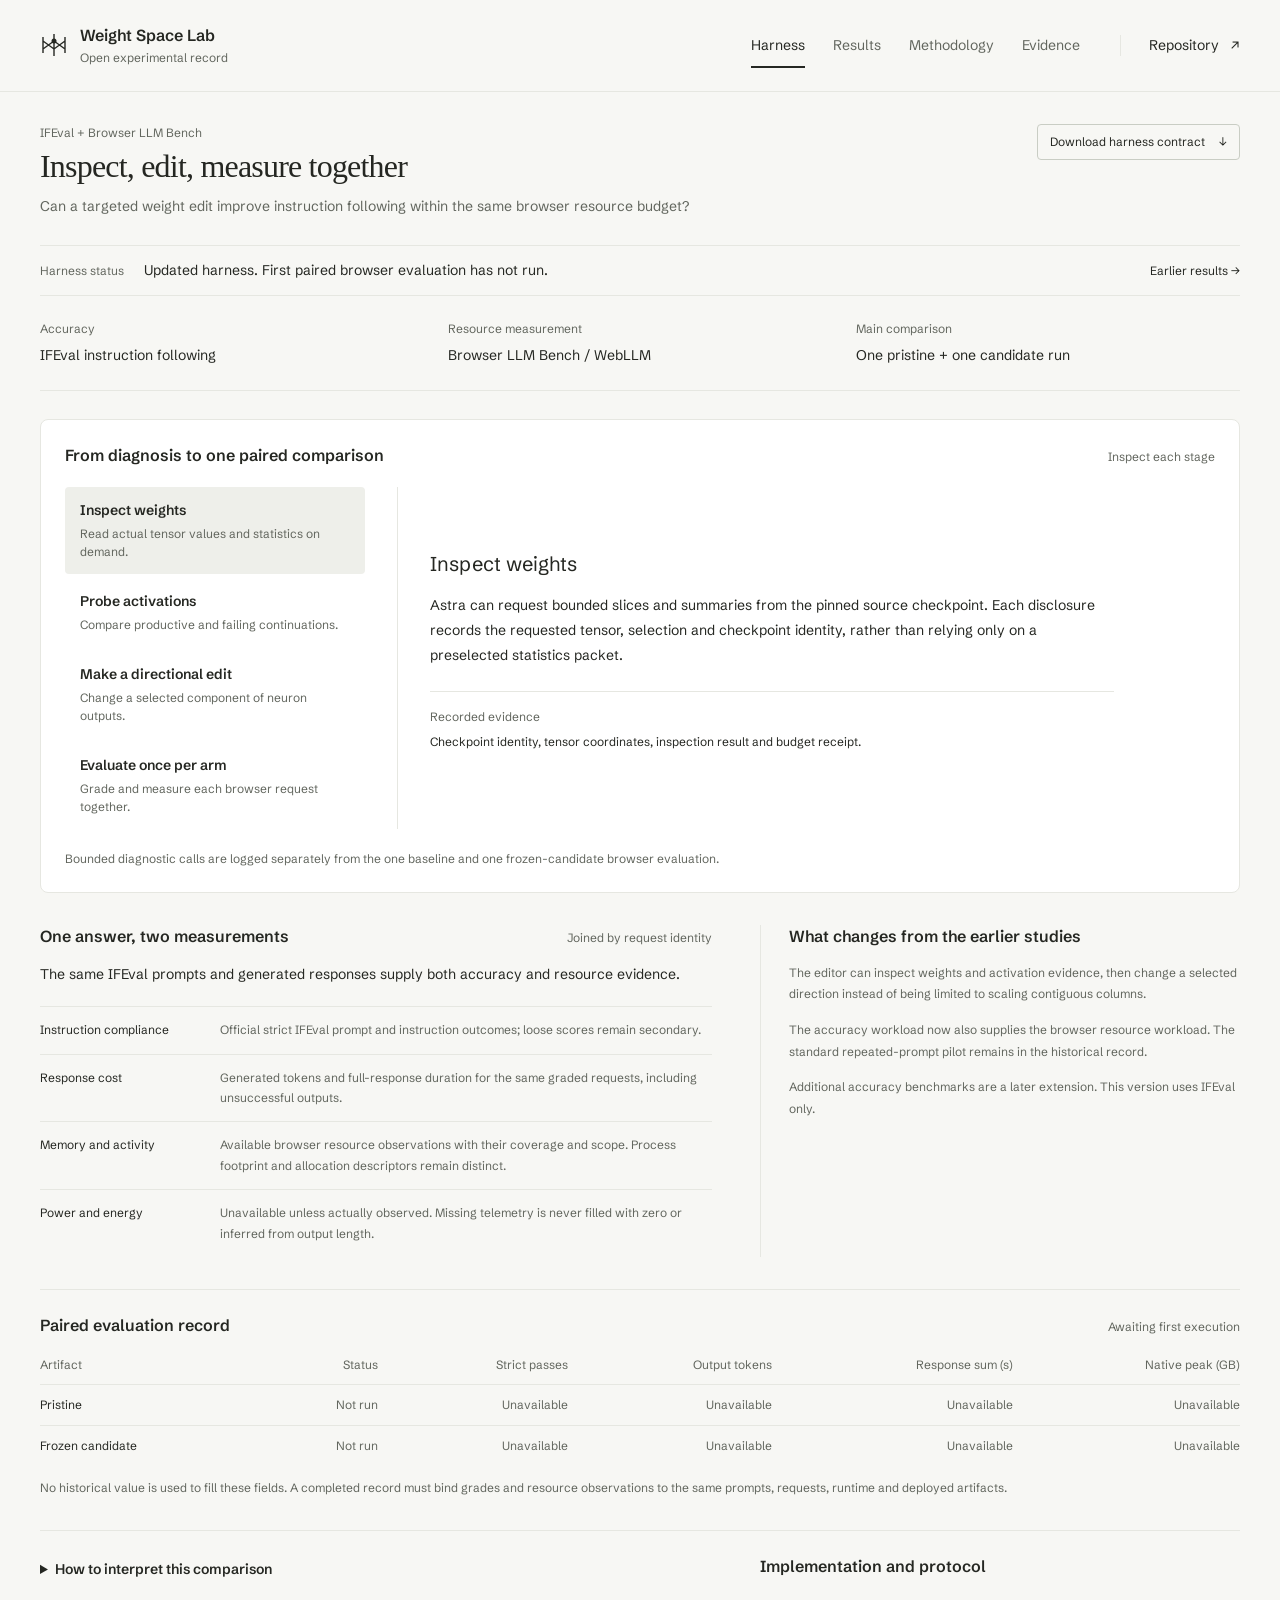
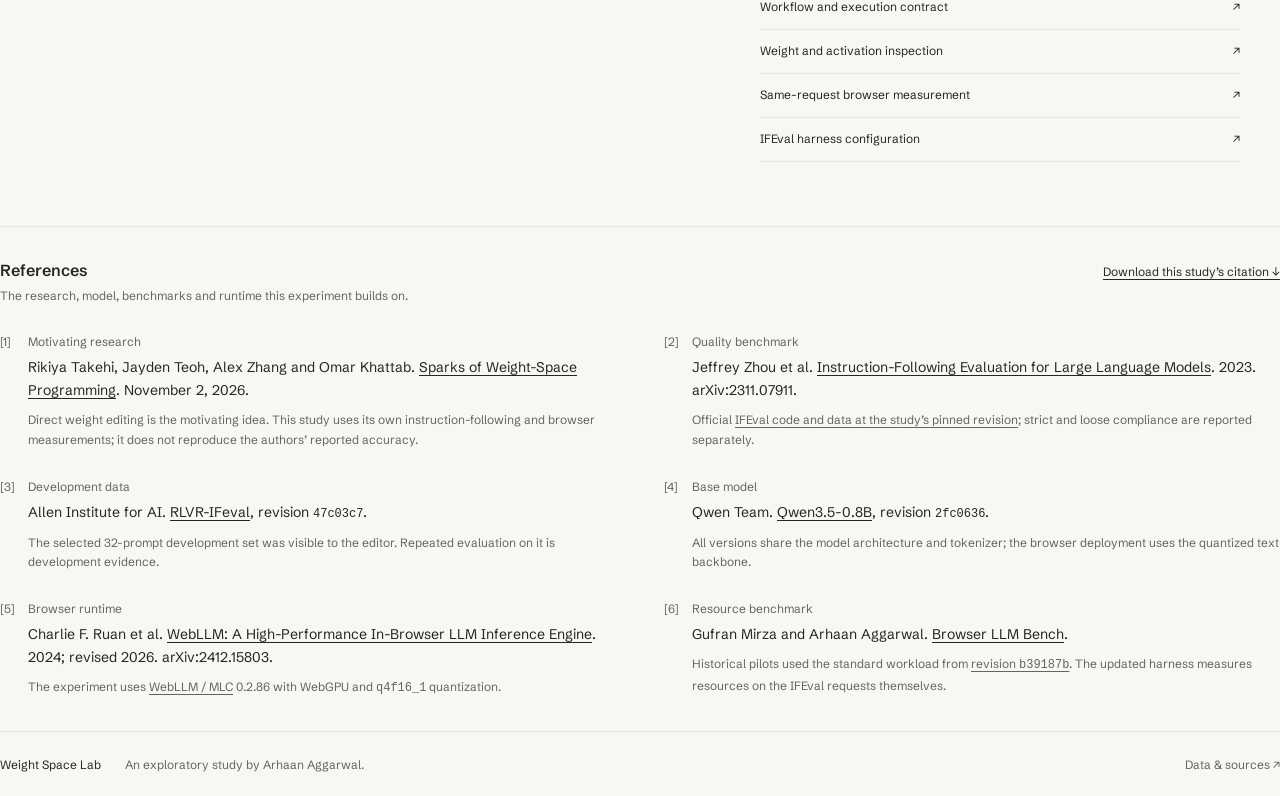
==== commit 4f4b9f88: "Link the final mechanistic harness release" ====
--- a/index.html
+++ b/index.html
@@ -35,7 +35,7 @@
     <section class="harness-workflow" aria-labelledby="harness-workflow-heading"><div class="section-heading"><h2 id="harness-workflow-heading">From diagnosis to one paired comparison</h2><span>Inspect each stage</span></div><div class="harness-flow"><div class="harness-stage-controls" role="group" aria-label="Inspection and evaluation stages"><button type="button" data-harness-stage="weights" aria-pressed="true" aria-controls="harness-stage-weights"><span>Inspect weights</span><small>Read actual tensor values and statistics on demand.</small></button><button type="button" data-harness-stage="activations" aria-pressed="false" aria-controls="harness-stage-activations"><span>Probe activations</span><small>Compare productive and failing continuations.</small></button><button type="button" data-harness-stage="edit" aria-pressed="false" aria-controls="harness-stage-edit"><span>Make a directional edit</span><small>Change a selected component of neuron outputs.</small></button><button type="button" data-harness-stage="evaluate" aria-pressed="false" aria-controls="harness-stage-evaluate"><span>Evaluate once per arm</span><small>Grade and measure each browser request together.</small></button></div><div class="harness-stage-panels"><article id="harness-stage-weights" class="harness-stage-detail" data-stage-detail="weights"><h3>Inspect weights</h3><p>Astra can request bounded slices and summaries from the pinned source checkpoint. Each disclosure records the requested tensor, selection and checkpoint identity, rather than relying only on a preselected statistics packet.</p><dl><div><dt>Recorded evidence</dt><dd>Checkpoint identity, tensor coordinates, inspection result and budget receipt.</dd></div></dl></article><article id="harness-stage-activations" class="harness-stage-detail" data-stage-detail="activations"><h3>Probe activations</h3><p>Teacher-forced probes capture bounded hidden states and MLP activations from the source model through local Transformers. Matched contrasts estimate a direction and rank the neurons that write it. These are source-model diagnostics, not activations measured inside the quantized WebGPU runtime.</p><dl><div><dt>Recorded evidence</dt><dd>Probe input identity, backend provenance, layer and position selections, captured activations and direction derivation.</dd></div></dl></article><article id="harness-stage-edit" class="harness-stage-detail" data-stage-detail="edit"><h3>Make a directional edit</h3><p>The candidate policy supports explicit directional changes on selected columns, including noncontiguous selections and intervention strengths up to six. The pristine checkpoint remains immutable. Source verification and effective quantization checks bind the candidate to the actual deployed model.</p><dl><div><dt>Recorded evidence</dt><dd>Direction vector, selected columns, strength, changed-coordinate audit and deployment identity.</dd></div></dl></article><article id="harness-stage-evaluate" class="harness-stage-detail" data-stage-detail="evaluate"><h3>Evaluate once per arm</h3><p>Run the frozen IFEval workload once with pristine and once with the candidate. The official instruction checker grades each saved answer while the same request record carries output tokens, response duration and available resource telemetry. There is no separate autumn-leaves workload in this comparison.</p><dl><div><dt>Recorded evidence</dt><dd>Matched prompt IDs, both artifact identities, response grades, token counts, timing and telemetry coverage.</dd></div></dl></article></div></div><p class="small-note">Bounded diagnostic calls are logged separately from the one baseline and one frozen-candidate browser evaluation.</p></section>
     <div class="harness-measurement-grid"><section aria-labelledby="harness-request-heading"><div class="section-heading"><h2 id="harness-request-heading">One answer, two measurements</h2><span>Joined by request identity</span></div><p class="harness-lead">The same IFEval prompts and generated responses supply both accuracy and resource evidence.</p><dl class="harness-measurements"><div><dt>Instruction compliance</dt><dd>Official strict IFEval prompt and instruction outcomes; loose scores remain secondary.</dd></div><div><dt>Response cost</dt><dd>Generated tokens and full-response duration for the same graded requests, including unsuccessful outputs.</dd></div><div><dt>Memory and activity</dt><dd>Available browser resource observations with their coverage and scope. Process footprint and allocation descriptors remain distinct.</dd></div><div><dt>Power and energy</dt><dd>Unavailable unless actually observed. Missing telemetry is never filled with zero or inferred from output length.</dd></div></dl></section><aside class="harness-comparison-note"><h2>What changes from the earlier studies</h2><p>The editor can inspect weights and activation evidence, then change a selected direction instead of being limited to scaling contiguous columns.</p><p>The accuracy workload now also supplies the browser resource workload. The standard repeated-prompt pilot remains in the historical record.</p><p>Additional accuracy benchmarks are a later extension. This version uses IFEval only.</p></aside></div>
     <section class="harness-paired-results" aria-labelledby="harness-paired-heading"><div class="section-heading"><h2 id="harness-paired-heading">Paired evaluation record</h2><span>Awaiting first execution</span></div><table class="data-table"><caption class="visually-hidden">Same-request IFEval accuracy and browser resource measurements</caption><thead><tr><th scope="col">Artifact</th><th scope="col">Status</th><th scope="col">Strict passes</th><th scope="col">Output tokens</th><th scope="col">Response sum (s)</th><th scope="col">Native peak (GB)</th></tr></thead><tbody><tr><th scope="row">Pristine</th><td data-label="Status">Not run</td><td data-label="Strict passes">Unavailable</td><td data-label="Output tokens">Unavailable</td><td data-label="Response sum (s)">Unavailable</td><td data-label="Native peak (GB)">Unavailable</td></tr><tr><th scope="row">Frozen candidate</th><td data-label="Status">Not run</td><td data-label="Strict passes">Unavailable</td><td data-label="Output tokens">Unavailable</td><td data-label="Response sum (s)">Unavailable</td><td data-label="Native peak (GB)">Unavailable</td></tr></tbody></table><p class="small-note">No historical value is used to fill these fields. A completed record must bind grades and resource observations to the same prompts, requests, runtime and deployed artifacts.</p></section>
-    <div class="harness-bottom"><details class="harness-boundaries"><summary>How to interpret the next result</summary><ul><li>Historical scores belong to earlier protocols and do not validate this harness.</li><li>IFEval measures explicit instruction compliance, not general factual correctness or overall usefulness.</li><li>A single run per arm provides a paired observation, not repeated-run uncertainty or an efficiency-equivalence claim.</li><li>Source Transformers activations can inform an edit; its effect must still be tested after quantization in WebLLM.</li><li>Development feedback is not untouched confirmation. Dataset exposure and split roles must be recorded before execution.</li></ul></details><section class="harness-sources" aria-labelledby="harness-sources-heading"><h2 id="harness-sources-heading">Implementation and protocol</h2><a href="https://github.com/Arhaan2/weight-space-lab/blob/3447ea31b60fbe81a1040d6f789cdd77346410f6/docs/mechanistic-browser-workflow.md"><span>Workflow and execution contract</span><span aria-hidden="true">↗</span></a><a href="https://github.com/Arhaan2/weight-space-lab/blob/3447ea31b60fbe81a1040d6f789cdd77346410f6/docs/mechanistic-inspection.md"><span>Weight and activation inspection</span><span aria-hidden="true">↗</span></a><a href="https://github.com/Arhaan2/weight-space-lab/blob/3447ea31b60fbe81a1040d6f789cdd77346410f6/docs/joint-browser-measurement.md"><span>Same-request browser measurement</span><span aria-hidden="true">↗</span></a><a href="https://github.com/Arhaan2/weight-space-lab/blob/3447ea31b60fbe81a1040d6f789cdd77346410f6/configs/ifeval_mechanistic_browser.json"><span>IFEval harness configuration</span><span aria-hidden="true">↗</span></a></section></div>
+    <div class="harness-bottom"><details class="harness-boundaries"><summary>How to interpret this comparison</summary><ul><li>Historical scores belong to earlier protocols and do not validate this harness.</li><li>IFEval measures explicit instruction compliance, not general factual correctness or overall usefulness.</li><li>A single run per arm provides a paired observation, not repeated-run uncertainty or an efficiency-equivalence claim.</li><li>Source Transformers activations can inform an edit; its effect must still be tested after quantization in WebLLM.</li><li>Development feedback is not untouched confirmation. Dataset exposure and split roles must be recorded before execution.</li></ul></details><section class="harness-sources" aria-labelledby="harness-sources-heading"><h2 id="harness-sources-heading">Implementation and protocol</h2><a href="https://github.com/Arhaan2/weight-space-lab/blob/d97831ce283665610d898e44bd7fc68a0a010267/docs/mechanistic-browser-workflow.md"><span>Workflow and execution contract</span><span aria-hidden="true">↗</span></a><a href="https://github.com/Arhaan2/weight-space-lab/blob/d97831ce283665610d898e44bd7fc68a0a010267/docs/mechanistic-inspection.md"><span>Weight and activation inspection</span><span aria-hidden="true">↗</span></a><a href="https://github.com/Arhaan2/weight-space-lab/blob/d97831ce283665610d898e44bd7fc68a0a010267/docs/joint-browser-measurement.md"><span>Same-request browser measurement</span><span aria-hidden="true">↗</span></a><a href="https://github.com/Arhaan2/weight-space-lab/blob/d97831ce283665610d898e44bd7fc68a0a010267/configs/ifeval_mechanistic_browser.json"><span>IFEval harness configuration</span><span aria-hidden="true">↗</span></a></section></div>
 <!-- HARNESS_CONTENT_END -->
   </section>
   <section id="results" class="route-view" aria-labelledby="results-heading">
@@ -146,7 +146,7 @@
 <footer class="site-footer"><span>Weight Space Lab</span><p>An exploratory study by Arhaan Aggarwal.</p><a href="#evidence">Data &amp; sources <span aria-hidden="true">↗</span></a></footer>
 <div id="announcement" class="visually-hidden" role="status" aria-live="polite" aria-atomic="true"></div>
 <!-- HARNESS_DATA_START -->
-<script id="harness-data" type="application/json">{"schema_version":1,"kind":"mechanistic_browser_harness_contract","updated":"2026-11-11","status":"implemented_not_run","title":"Inspect, edit, measure together","question":"Can a targeted weight edit improve instruction following within the same browser resource budget?","accuracy_benchmark":"IFEval","resource_benchmark":"Browser LLM Bench / WebLLM","workload":"The same IFEval prompts and generated responses supply both accuracy and resource evidence.","evaluation":{"status":"not_run","arms":["pristine","candidate"],"runs_per_arm":1,"candidate_count":1,"results":null,"diagnostics":"Bounded diagnostic calls are logged separately from the one baseline and one frozen-candidate browser evaluation."},"stages":[{"key":"weights","label":"Inspect weights","summary":"Read actual tensor values and statistics on demand.","detail":"Astra can request bounded slices and summaries from the pinned source checkpoint. Each disclosure records the requested tensor, selection and checkpoint identity, rather than relying only on a preselected statistics packet.","evidence":"Checkpoint identity, tensor coordinates, inspection result and budget receipt."},{"key":"activations","label":"Probe activations","summary":"Compare productive and failing continuations.","detail":"Teacher-forced probes capture bounded hidden states and MLP activations from the source model through local Transformers. Matched contrasts estimate a direction and rank the neurons that write it. These are source-model diagnostics, not activations measured inside the quantized WebGPU runtime.","evidence":"Probe input identity, backend provenance, layer and position selections, captured activations and direction derivation."},{"key":"edit","label":"Make a directional edit","summary":"Change a selected component of neuron outputs.","detail":"The candidate policy supports explicit directional changes on selected columns, including noncontiguous selections and intervention strengths up to six. The pristine checkpoint remains immutable. Source verification and effective quantization checks bind the candidate to the actual deployed model.","evidence":"Direction vector, selected columns, strength, changed-coordinate audit and deployment identity."},{"key":"evaluate","label":"Evaluate once per arm","summary":"Grade and measure each browser request together.","detail":"Run the frozen IFEval workload once with pristine and once with the candidate. The official instruction checker grades each saved answer while the same request record carries output tokens, response duration and available resource telemetry. There is no separate autumn-leaves workload in this comparison.","evidence":"Matched prompt IDs, both artifact identities, response grades, token counts, timing and telemetry coverage."}],"measurements":[{"label":"Instruction compliance","definition":"Official strict IFEval prompt and instruction outcomes; loose scores remain secondary."},{"label":"Response cost","definition":"Generated tokens and full-response duration for the same graded requests, including unsuccessful outputs."},{"label":"Memory and activity","definition":"Available browser resource observations with their coverage and scope. Process footprint and allocation descriptors remain distinct."},{"label":"Power and energy","definition":"Unavailable unless actually observed. Missing telemetry is never filled with zero or inferred from output length."}],"limitations":["Historical scores belong to earlier protocols and do not validate this harness.","IFEval measures explicit instruction compliance, not general factual correctness or overall usefulness.","A single run per arm provides a paired observation, not repeated-run uncertainty or an efficiency-equivalence claim.","Source Transformers activations can inform an edit; its effect must still be tested after quantization in WebLLM.","Development feedback is not untouched confirmation. Dataset exposure and split roles must be recorded before execution."],"source_base":"https://github.com/Arhaan2/weight-space-lab/blob/3447ea31b60fbe81a1040d6f789cdd77346410f6/","sources":[{"label":"Workflow and execution contract","path":"docs/mechanistic-browser-workflow.md"},{"label":"Weight and activation inspection","path":"docs/mechanistic-inspection.md"},{"label":"Same-request browser measurement","path":"docs/joint-browser-measurement.md"},{"label":"IFEval harness configuration","path":"configs/ifeval_mechanistic_browser.json"}]}</script>
+<script id="harness-data" type="application/json">{"schema_version":1,"kind":"mechanistic_browser_harness_contract","updated":"2026-11-11","status":"implemented_not_run","title":"Inspect, edit, measure together","question":"Can a targeted weight edit improve instruction following within the same browser resource budget?","accuracy_benchmark":"IFEval","resource_benchmark":"Browser LLM Bench / WebLLM","workload":"The same IFEval prompts and generated responses supply both accuracy and resource evidence.","evaluation":{"status":"not_run","arms":["pristine","candidate"],"runs_per_arm":1,"candidate_count":1,"results":null,"diagnostics":"Bounded diagnostic calls are logged separately from the one baseline and one frozen-candidate browser evaluation."},"stages":[{"key":"weights","label":"Inspect weights","summary":"Read actual tensor values and statistics on demand.","detail":"Astra can request bounded slices and summaries from the pinned source checkpoint. Each disclosure records the requested tensor, selection and checkpoint identity, rather than relying only on a preselected statistics packet.","evidence":"Checkpoint identity, tensor coordinates, inspection result and budget receipt."},{"key":"activations","label":"Probe activations","summary":"Compare productive and failing continuations.","detail":"Teacher-forced probes capture bounded hidden states and MLP activations from the source model through local Transformers. Matched contrasts estimate a direction and rank the neurons that write it. These are source-model diagnostics, not activations measured inside the quantized WebGPU runtime.","evidence":"Probe input identity, backend provenance, layer and position selections, captured activations and direction derivation."},{"key":"edit","label":"Make a directional edit","summary":"Change a selected component of neuron outputs.","detail":"The candidate policy supports explicit directional changes on selected columns, including noncontiguous selections and intervention strengths up to six. The pristine checkpoint remains immutable. Source verification and effective quantization checks bind the candidate to the actual deployed model.","evidence":"Direction vector, selected columns, strength, changed-coordinate audit and deployment identity."},{"key":"evaluate","label":"Evaluate once per arm","summary":"Grade and measure each browser request together.","detail":"Run the frozen IFEval workload once with pristine and once with the candidate. The official instruction checker grades each saved answer while the same request record carries output tokens, response duration and available resource telemetry. There is no separate autumn-leaves workload in this comparison.","evidence":"Matched prompt IDs, both artifact identities, response grades, token counts, timing and telemetry coverage."}],"measurements":[{"label":"Instruction compliance","definition":"Official strict IFEval prompt and instruction outcomes; loose scores remain secondary."},{"label":"Response cost","definition":"Generated tokens and full-response duration for the same graded requests, including unsuccessful outputs."},{"label":"Memory and activity","definition":"Available browser resource observations with their coverage and scope. Process footprint and allocation descriptors remain distinct."},{"label":"Power and energy","definition":"Unavailable unless actually observed. Missing telemetry is never filled with zero or inferred from output length."}],"limitations":["Historical scores belong to earlier protocols and do not validate this harness.","IFEval measures explicit instruction compliance, not general factual correctness or overall usefulness.","A single run per arm provides a paired observation, not repeated-run uncertainty or an efficiency-equivalence claim.","Source Transformers activations can inform an edit; its effect must still be tested after quantization in WebLLM.","Development feedback is not untouched confirmation. Dataset exposure and split roles must be recorded before execution."],"source_base":"https://github.com/Arhaan2/weight-space-lab/blob/d97831ce283665610d898e44bd7fc68a0a010267/","sources":[{"label":"Workflow and execution contract","path":"docs/mechanistic-browser-workflow.md"},{"label":"Weight and activation inspection","path":"docs/mechanistic-inspection.md"},{"label":"Same-request browser measurement","path":"docs/joint-browser-measurement.md"},{"label":"IFEval harness configuration","path":"configs/ifeval_mechanistic_browser.json"}]}</script>
 <!-- HARNESS_DATA_END -->
 <!-- RESEARCH_DATA_START -->
 <script id="research-data" type="application/json">{"schema_version":1,"project":"Weight Space Lab","updated":"2026-11-10","model":{"name":"Qwen3.5-0.8B","revision":"2fc06364715b967f1860aea9cf38778875588b17","runtime":"WebLLM 0.2.86","quantization":"q4f16_1","backend":"Apple WebGPU"},"v1":{"status":"completed_inconclusive","development":{"baseline":{"strict":16,"loose":17,"total":32,"output_tokens":13941,"generation_seconds":263.5452995605469},"candidate":{"strict":17,"loose":18,"total":32,"output_tokens":13903,"generation_seconds":266.79330004882814}},"heldout":{"metrics":{"instruction_loose":{"baseline":{"denominator":173,"numerator":112,"value":0.6473988439306358},"candidate":{"denominator":173,"numerator":116,"value":0.6705202312138728},"ci95_percentage_points":[-2.9069767441860463,7.6923076923076925],"difference_percentage_points":2.312138728323699},"instruction_strict":{"baseline":{"denominator":173,"numerator":106,"value":0.6127167630057804},"candidate":{"denominator":173,"numerator":108,"value":0.6242774566473989},"ci95_percentage_points":[-3.8461538461538463,6.2857142857142865],"difference_percentage_points":1.1560693641618496},"prompt_loose":{"baseline":{"denominator":128,"numerator":74,"value":0.578125},"candidate":{"denominator":128,"numerator":77,"value":0.6015625},"ci95_percentage_points":[-3.90625,8.59375],"difference_percentage_points":2.34375},"prompt_strict":{"baseline":{"denominator":128,"numerator":69,"value":0.5390625},"candidate":{"denominator":128,"numerator":70,"value":0.546875},"ci95_percentage_points":[-5.46875,7.03125],"difference_percentage_points":0.78125}},"paired_prompt_outcomes":{"loose":{"improved":10,"regressed":7,"tied":111,"unresolved":0},"strict":{"improved":8,"regressed":7,"tied":113,"unresolved":0}},"arms":{"baseline":{"accounting":{"ambiguous_dispatch_outcomes":0,"attempted_model_failures":0,"attempted_scored_requests":128,"dispatched_without_observed_output":0,"execution_status_counts":{"ok":69,"truncated":59},"graded_outputs":128,"grader_errors":0,"grader_timeouts":0,"missing_outputs_including_unexecuted":0,"natural_completions":69,"scheduled_prompts":128,"scored_generated_tokens":68243,"scored_generation_seconds":1704.5630007324219,"scored_input_tokens":8745,"scored_requests_with_unknown_duration":0,"scored_requests_with_unknown_tokens":0,"truncations":59,"unexecuted_slots":0},"allocation_sampled_maxima":{"eventLoopDelayMs":15305.599999904633,"gpuBufferBytes":1747697720,"heapBytes":null,"wasmBytes":283181056},"source_checkpoint_sha256":"f3272ddbea59cc854268e91e387416cd84a633a97ae7d9cfaa1325890eac602d","deployed_artifact_sha256":"5ead3e9c60107ab7168bee5373f6cd636c839b82557fed6550aaaa30170aa5b0"},"candidate":{"accounting":{"ambiguous_dispatch_outcomes":0,"attempted_model_failures":0,"attempted_scored_requests":128,"dispatched_without_observed_output":0,"execution_status_counts":{"ok":77,"truncated":51},"graded_outputs":128,"grader_errors":0,"grader_timeouts":0,"missing_outputs_including_unexecuted":0,"natural_completions":77,"scheduled_prompts":128,"scored_generated_tokens":60189,"scored_generation_seconds":1227.9859008789062,"scored_input_tokens":8745,"scored_requests_with_unknown_duration":0,"scored_requests_with_unknown_tokens":0,"truncations":51,"unexecuted_slots":0},"allocation_sampled_maxima":{"eventLoopDelayMs":9645,"gpuBufferBytes":1747697720,"heapBytes":null,"wasmBytes":283181056},"source_checkpoint_sha256":"f9c767c06ec3c17dbdfedc43b695d64d025ae7393d3f425cee71ef45c358d6bf","deployed_artifact_sha256":"6e18cc4906ce18786b9197bcc7fb5f93ffc706d808b0809150349546eef3627b"}}},"edit":{"operation":"scale_columns","layers":[15,19],"tensor":"mlp.down_proj.weight","columns":[0,59],"scale":0.75,"changed_bf16_entries":122880,"editor_attribution":"Operator-attributed Astra / Ultra; provider identity and usage not observed."}},"v2":{"status":"complete","description":"3 candidate development evaluations are complete. No edit qualified; the original model was retained. The combined quality and resource goal was not demonstrated.","proposal_limit":4,"development_prompts":32,"untouched_final_prompts":0,"resource_session_order":["A","B","B","A"],"requests_per_resource_session":60,"resource_status":"pristine_retained_no_comparison","qualification":{"strict_passes_greater_than":16,"output_tokens_at_most":13941},"resource_status_label":"Skipped: pristine retained","limitation":"No verified untouched final prompts remain. V2 quality results are development evidence, without fresh held-out confirmation.","execution":{"schema_version":1,"kind":"sanitized_v2_collaboration_result","updated_at_utc":"2026-11-10T22:05:38.806569+00:00","study_sha256":"bf38a30cb9bd0bac1b4afc2167b9293c32bb4d61b1af3e178a0f474e502b4e0c","continuation_sha256":"b25f884b71c2c538fbbd2659a09bcc0ee12a6e0bce824596fe07ca717324a82c","status":"complete","joint_goal_status":"no_qualifying_edit","model":"Qwen3.5-0.8B","runtime":"WebLLM 0.2.86 / MLC","quantization":"q4f16_1","benchmark":"32-prompt Ai2 RLVR-IFeval development set","baseline":{"strict_passes":16,"loose_passes":17,"denominator":32,"scored_output_tokens":13941,"natural_completions":20,"truncations":12,"generation_seconds":263.5452995605469,"technically_valid":true,"unresolved_grader_errors":0},"baseline_environment":{"chrome_version":"156.0.8078.80","user_agent":"Mozilla/5.0 (Macintosh; Intel Mac OS X 10_15_7) AppleWebKit/537.36 (KHTML, like Gecko) Chrome/156.0.0.0 Safari/537.36","platform":"MacIntel","hardware_concurrency":14},"rounds":[{"round":1,"status":"completed","editor_dispatched":true,"metrics":{"strict_passes":16,"loose_passes":17,"denominator":32,"scored_output_tokens":15019,"natural_completions":18,"truncations":14,"generation_seconds":279.5922004394531,"technically_valid":true,"unresolved_grader_errors":0},"qualifies":false,"artifact_sha256":"704590e6512285752e25795f2a81c389429ed662bf80f58d5a89227ea89e40fc","editor_delivery_turns":1,"graded_evidence_sha256":"0fc4469b07b234421ba259032baf77b5c88beba570c7282b5d43c9a782cbdbb6","deployment_limits_satisfied":true,"memory_limits_satisfied":true,"paired_outcomes":{"strict":{"improvements":1,"regressions":1,"ties":30,"unresolved":0},"loose":{"improvements":1,"regressions":1,"ties":30,"unresolved":0}},"source_edit":{"result_sha256":"d182b6945dc2dff8e261c6e6a9467aa574019952bc75682da0059eabbef8e870","changed_stored_entries":122880,"changed_numerical_entries":122880,"targeted_coordinates":122880},"weight_operations":[{"op":"scale_columns","tensor":"model.language_model.layers.15.mlp.down_proj.weight","columns":[2014,2015,2016,2017,2018,2019,2020,2021,2022,2023,2024,2025,2026,2027,2028,2029,2030,2031,2032,2033,2034,2035,2036,2037,2038,2039,2040,2041,2042,2043,2044,2045,2046,2047,2048,2049,2050,2051,2052,2053,2054,2055,2056,2057,2058,2059,2060,2061,2062,2063,2064,2065,2066,2067,2068,2069,2070,2071,2072,2073],"factor":0.75},{"op":"scale_columns","tensor":"model.language_model.layers.19.mlp.down_proj.weight","columns":[3524,3525,3526,3527,3528,3529,3530,3531,3532,3533,3534,3535,3536,3537,3538,3539,3540,3541,3542,3543,3544,3545,3546,3547,3548,3549,3550,3551,3552,3553,3554,3555,3556,3557,3558,3559,3560,3561,3562,3563,3564,3565,3566,3567,3568,3569,3570,3571,3572,3573,3574,3575,3576,3577,3578,3579,3580,3581,3582,3583],"factor":0.75}],"base_checkpoint_sha256":"f3272ddbea59cc854268e91e387416cd84a633a97ae7d9cfaa1325890eac602d","composition":"sequential","execution":{"status":"completed","engine_load_attempts":1,"warmup_dispatches":1,"scored_dispatches":32,"generation_dispatches":33,"cleanup":{"process_group_stop_requested":true,"controller_exit_verified":true,"controller_returncode":0,"unload_confirmed":true,"worker_terminated":true,"forced_termination":false,"native_capture_exit_confirmed":true,"chrome_exit_confirmed":true,"local_harness_exit_confirmed":true,"owned_browser_and_worker_resources_released":true,"release_scope":"Dedicated browser process/profile, all of its page/worker/device resources, and this local harness only; unrelated browser data untouched","chrome_os_exit_verified":true,"retained_owned_pids_alive":[]},"warmup_sampled_tokens":12,"error":null},"environment":{"chrome_version":"157.0.8103.39","user_agent":"Mozilla/5.0 (Macintosh; Intel Mac OS X 10_15_7) AppleWebKit/537.36 (KHTML, like Gecko) Chrome/157.0.0.0 Safari/537.36","platform":"MacIntel","hardware_concurrency":14},"same_browser_as_saved_baseline":false},{"round":2,"status":"completed","editor_dispatched":true,"metrics":{"strict_passes":16,"loose_passes":17,"denominator":32,"scored_output_tokens":12644,"natural_completions":22,"truncations":10,"generation_seconds":303.1460002441406,"technically_valid":true,"unresolved_grader_errors":0},"qualifies":false,"artifact_sha256":"f78b942268e7fd5cfbb7747eaad2a93724a9658b31e9d6d1670e86b950495a66","editor_delivery_turns":1,"graded_evidence_sha256":"ff9dfdfb6c97b49a1dd44634b870a95107b04806b6b5ca1c6ac4b986a441bc43","deployment_limits_satisfied":true,"memory_limits_satisfied":true,"paired_outcomes":{"strict":{"improvements":0,"regressions":0,"ties":32,"unresolved":0},"loose":{"improvements":0,"regressions":0,"ties":32,"unresolved":0}},"source_edit":{"result_sha256":"145ed8ee6b8d5761b1ad1eda9812c77bca9915c1a1214de221cd0a01caef66fa","changed_stored_entries":122880,"changed_numerical_entries":122880,"targeted_coordinates":122880},"weight_operations":[{"op":"scale_columns","tensor":"model.language_model.layers.15.mlp.down_proj.weight","columns":[2014,2015,2016,2017,2018,2019,2020,2021,2022,2023,2024,2025,2026,2027,2028,2029,2030,2031,2032,2033,2034,2035,2036,2037,2038,2039,2040,2041,2042,2043,2044,2045,2046,2047,2048,2049,2050,2051,2052,2053,2054,2055,2056,2057,2058,2059,2060,2061,2062,2063,2064,2065,2066,2067,2068,2069,2070,2071,2072,2073],"factor":1.25},{"op":"scale_columns","tensor":"model.language_model.layers.19.mlp.down_proj.weight","columns":[3524,3525,3526,3527,3528,3529,3530,3531,3532,3533,3534,3535,3536,3537,3538,3539,3540,3541,3542,3543,3544,3545,3546,3547,3548,3549,3550,3551,3552,3553,3554,3555,3556,3557,3558,3559,3560,3561,3562,3563,3564,3565,3566,3567,3568,3569,3570,3571,3572,3573,3574,3575,3576,3577,3578,3579,3580,3581,3582,3583],"factor":1.25}],"base_checkpoint_sha256":"f3272ddbea59cc854268e91e387416cd84a633a97ae7d9cfaa1325890eac602d","composition":"sequential","execution":{"status":"completed","engine_load_attempts":1,"warmup_dispatches":1,"scored_dispatches":32,"generation_dispatches":33,"cleanup":{"process_group_stop_requested":true,"controller_exit_verified":true,"controller_returncode":0,"unload_confirmed":true,"worker_terminated":true,"forced_termination":false,"native_capture_exit_confirmed":true,"chrome_exit_confirmed":true,"local_harness_exit_confirmed":true,"owned_browser_and_worker_resources_released":true,"release_scope":"Dedicated browser process/profile, all of its page/worker/device resources, and this local harness only; unrelated browser data untouched","chrome_os_exit_verified":true,"retained_owned_pids_alive":[]},"warmup_sampled_tokens":12,"error":null},"environment":{"chrome_version":"157.0.8103.39","user_agent":"Mozilla/5.0 (Macintosh; Intel Mac OS X 10_15_7) AppleWebKit/537.36 (KHTML, like Gecko) Chrome/157.0.0.0 Safari/537.36","platform":"MacIntel","hardware_concurrency":14},"same_browser_as_saved_baseline":false},{"round":3,"status":"completed","editor_dispatched":true,"metrics":{"strict_passes":16,"loose_passes":17,"denominator":32,"scored_output_tokens":12591,"natural_completions":22,"truncations":10,"generation_seconds":234.5698994140625,"technically_valid":true,"unresolved_grader_errors":0},"qualifies":false,"artifact_sha256":"eaa72067ef9bea370bd80398dafecbea5437379c8d6ddf27678b0068eebb0c38","editor_delivery_turns":2,"graded_evidence_sha256":"2e760fe7415427b0f1aa276ddcdb8cb60fa713dc017c96f46d30e3dfc5a184c4","deployment_limits_satisfied":true,"memory_limits_satisfied":true,"paired_outcomes":{"strict":{"improvements":0,"regressions":0,"ties":32,"unresolved":0},"loose":{"improvements":0,"regressions":0,"ties":32,"unresolved":0}},"source_edit":{"result_sha256":"d3a2d071c41110570789cb142cc86a04c1b126f07564e1c25e2fac7b3d230787","changed_stored_entries":122880,"changed_numerical_entries":122880,"targeted_coordinates":122880},"weight_operations":[{"op":"scale_columns","tensor":"model.language_model.layers.15.mlp.down_proj.weight","columns":[2014,2015,2016,2017,2018,2019,2020,2021,2022,2023,2024,2025,2026,2027,2028,2029,2030,2031,2032,2033,2034,2035,2036,2037,2038,2039,2040,2041,2042,2043,2044,2045,2046,2047,2048,2049,2050,2051,2052,2053,2054,2055,2056,2057,2058,2059,2060,2061,2062,2063,2064,2065,2066,2067,2068,2069,2070,2071,2072,2073],"factor":1.5},{"op":"scale_columns","tensor":"model.language_model.layers.19.mlp.down_proj.weight","columns":[3524,3525,3526,3527,3528,3529,3530,3531,3532,3533,3534,3535,3536,3537,3538,3539,3540,3541,3542,3543,3544,3545,3546,3547,3548,3549,3550,3551,3552,3553,3554,3555,3556,3557,3558,3559,3560,3561,3562,3563,3564,3565,3566,3567,3568,3569,3570,3571,3572,3573,3574,3575,3576,3577,3578,3579,3580,3581,3582,3583],"factor":1.5}],"base_checkpoint_sha256":"f3272ddbea59cc854268e91e387416cd84a633a97ae7d9cfaa1325890eac602d","composition":"sequential","execution":{"status":"completed","engine_load_attempts":1,"warmup_dispatches":1,"scored_dispatches":32,"generation_dispatches":33,"cleanup":{"process_group_stop_requested":true,"controller_exit_verified":true,"controller_returncode":0,"unload_confirmed":true,"worker_terminated":true,"forced_termination":false,"native_capture_exit_confirmed":true,"chrome_exit_confirmed":true,"local_harness_exit_confirmed":true,"owned_browser_and_worker_resources_released":true,"release_scope":"Dedicated browser process/profile, all of its page/worker/device resources, and this local harness only; unrelated browser data untouched","chrome_os_exit_verified":true,"retained_owned_pids_alive":[]},"warmup_sampled_tokens":12,"error":null},"environment":{"chrome_version":"157.0.8103.39","user_agent":"Mozilla/5.0 (Macintosh; Intel Mac OS X 10_15_7) AppleWebKit/537.36 (KHTML, like Gecko) Chrome/157.0.0.0 Safari/537.36","platform":"MacIntel","hardware_concurrency":14},"same_browser_as_saved_baseline":false},{"round":4,"status":"invalid","editor_dispatched":false,"metrics":null,"qualifies":null,"artifact_sha256":null,"editor_delivery_turns":0,"reason":"Closed without an Astra call: the preserved failed pre-dispatch stage consumed one of four browser-development attempts."}],"selection":{"named_arms":{"pristine_baseline":"5ead3e9c60107ab7168bee5373f6cd636c839b82557fed6550aaaa30170aa5b0","selected_astra":"5ead3e9c60107ab7168bee5373f6cd636c839b82557fed6550aaaa30170aa5b0"},"selection":"pristine_fallback","resource_order":[],"frozen_before_final_results":true},"resource":{"status":"pristine_retained_no_comparison","scheduled_sessions":0,"complete_sessions":0,"matched_environment":false,"sessions":[],"reason":"Pristine retained; no redundant comparison was run."},"untouched_final_prompts":0,"offline_grading_recovery":{"status":"completed","charged_seconds":27.657072332920507,"pre_recovery_state_sha256":"8cd28b48f4d5797d21170b9447787ebcf0c6e92c7da787f6ad95d905886ec8b1","original_failed_stage_preserved":true,"target_loads":0,"target_generations":0,"editor_calls":0,"calendar_and_global_limits_unchanged":true,"harness_files_restored_exactly":19,"evaluator_payloads_restored":171,"unavailable_generated_bytecode_quarantined":347,"evaluator_versions_changed":false,"frozen_inputs_verified_after_restoration":758,"interpretation":"Round 3 browser execution and cleanup completed. Offline grading initially stopped before any checker call when files became dataless. Exact frozen bytes/pinned package payloads were restored, existing project bytecode was bypassed, and one separately charged offline pass graded the preserved outputs. The failed stage and halt snapshot remain retained."},"actual_browser_usage":{"engine_load_attempts":3,"warmup_dispatches":3,"scored_dispatches":96,"generation_dispatches":99,"sampled_tokens_including_warmups":40290,"unresolved_generation_sessions":0,"failed_target_sequences":0,"generation_retries":0,"preserved_pre_dispatch_failures":1,"charged_local_seconds":1124.457251250511,"charged_browser_seconds":926.824992623413,"scope":"All newly observed development and resource sessions, including warmups; historical saved baseline excluded. Original zero-dispatch failure remains separately counted."},"accounting":{"model_loads":3,"warmups":3,"scored_generations":96,"scored_output_tokens":40254,"warmup_sampled_tokens":36,"charged_local_seconds":1124.457251250511,"charged_browser_seconds":926.824992623413,"development_browser_attempts":4,"count_scope":"Development candidate sessions only for loads/generations/tokens; stage times include inherited costs and any resource stages."},"editor":{"actual_route":"Codex collaboration subagent","requested_model":"gpt-6-astra","fresh_context_each_round":true,"effort_override":null,"ultra_verified":false,"actual_agent_dispatches":3,"immutable_provider_version":null,"editor_delivery_turns":4,"submission_slots_consumed":4,"provider_tokens":null,"provider_billing":null,"technical_isolation":"unverified"},"preserved_pre_dispatch_failure":{"cause":"Sandbox denied native memory-pressure query; resource_state_unknown","model_loads":0,"warmups":0,"generations":0,"original_state_sha256":"0feb6c71df16556e50273247ee41187e72925cbf53e46fc08447d7ab8ccbc4ca","original_files_verified":606,"original_files_expected":606,"original_verification_at_utc":"2026-11-10T22:05:24.577742+00:00","original_state_and_ledgers_unchanged":true,"carried_local_seconds":52.11339745623991,"carried_browser_seconds":1.0793538747821003,"same_calendar_and_limits":true,"maximum_real_candidate_evaluations":3,"correction":"Unchanged controller and native resource guards run outside sandbox; original failed attempt remains counted."},"limitations":["No untouched final prompts are available; development results do not establish fresh held-out quality.","The reused development baseline ran Chrome 156.0.8078.80; these candidates run Chrome 157.0.8103.39. The browser difference prevents an isolated weight-only causal claim from the development comparison. The resource A-B-B-A comparison, if selected, uses the current matched environment.","A collaboration editor was used instead of the frozen manual-interface route; no Ultra or immutable provider identity is claimed.","Two resource sessions per artifact would form a small pilot, not proof of precise resource equality.","GPU allocation descriptors and WASM address space are not physical VRAM; missing power is unavailable, not zero."]}},"sources":{"v1_report":"https://github.com/Arhaan2/weight-space-lab/blob/43a01f81ededd3b5f7b9c24997ce6c720db84c0f/reports/ifeval-browser-v1-final/README.md","v1_data":"https://github.com/Arhaan2/weight-space-lab/blob/43a01f81ededd3b5f7b9c24997ce6c720db84c0f/reports/ifeval-browser-v1-final/result.json","reproduction":"https://github.com/Arhaan2/weight-space-lab/blob/43a01f81ededd3b5f7b9c24997ce6c720db84c0f/docs/ifeval-v1-reproduction.md","v2_protocol":"https://github.com/Arhaan2/weight-space-lab/blob/43a01f81ededd3b5f7b9c24997ce6c720db84c0f/docs/ifeval-browser-quality-resource-protocol.md","final_data_audit":"https://github.com/Arhaan2/weight-space-lab/blob/43a01f81ededd3b5f7b9c24997ce6c720db84c0f/docs/ifeval-v2-final-data.md","v2_execution":"https://github.com/Arhaan2/weight-space-lab/blob/70a41ac9fc2f9e3bffa2d231ebfaba0819505995/reports/ifeval-browser-v2-collaboration-run/README.md","resource_study":"https://github.com/Arhaan2/weight-space-lab/blob/28f9b87dafefe05572272120a6d2295262bf7f69/reports/resource-all-edits-v1/result.json","repository_base":"https://github.com/Arhaan2/weight-space-lab/blob/c5c6fda32bde69bbe3207be8e17ad53373143d8c/","fresh_comparison":"https://github.com/Arhaan2/weight-space-lab/blob/c5c6fda32bde69bbe3207be8e17ad53373143d8c/reports/fresh-baseline-r4-v1/result.json","fresh_maintenance":"https://github.com/Arhaan2/weight-space-lab/blob/c5c6fda32bde69bbe3207be8e17ad53373143d8c/reports/fresh-baseline-r4-v1/maintenance.json"},"resource_study":{"actual_usage":{"aggregate_retained_bytes_conservative":10123901395,"attempted_sessions":10,"charged_browser_seconds":3038.869430960389,"charged_local_seconds":4314.035979002714,"completed_sessions":10,"continuation_preparation_seconds":2.0300954999402165,"engine_load_attempts":10,"failed_target_sequences":0,"frontier_calls":0,"generation_dispatches":610,"generation_retries":0,"observation_scope":"Known observed supervisor counters; unresolved attempts remain reserved and are not asserted to have zero dispatches.","offline_preparation_failures":1,"preparation_seconds":2.914234957890585,"preserved_failed_pre_dispatch_verifications":1,"quality_generations":0,"reserved_target_tokens":38560,"sampled_tokens_including_warmups":23430,"scored_dispatches":600,"stopped_before_reservation":1,"unresolved_attempted_sessions":0,"warmup_dispatches":10},"aggregates":{"pristine":{"metrics":{"cpu_capacity_percent":{"max":3.713666709727637,"mean":3.7001157336733597,"min":3.686564757619082,"values":[3.686564757619082,3.713666709727637]},"cpu_coverage":{"max":0.899121627523972,"mean":0.8974340146909643,"min":0.8957464018579566,"values":[0.899121627523972,0.8957464018579566]},"full_response_tokens_per_second":{"max":63.41239750400223,"mean":63.123607012624205,"min":62.83481652124618,"values":[62.83481652124618,63.41239750400223]},"gpu_buffer_descriptor_bytes_sampled_max":{"max":1747697720,"mean":1747697720.0,"min":1747697720,"values":[1747697720,1747697720]},"gpu_coverage":{"max":0.9437290719759595,"mean":0.9324449744795833,"min":0.9211608769832073,"values":[0.9211608769832073,0.9437290719759595]},"gpu_time_ms_per_second":{"max":617.4778113657461,"mean":607.8619097088474,"min":598.2460080519487,"values":[598.2460080519487,617.4778113657461]},"host_power_watts":{"max":null,"mean":null,"min":null,"values":[null,null]},"load_ms":{"max":3327.0999999046326,"mean":3129.6999999284744,"min":2932.2999999523163,"values":[2932.2999999523163,3327.0999999046326]},"mean_response_ms":{"max":620.6750040690105,"mean":617.8483479817709,"min":615.0216918945313,"values":[620.6750040690105,615.0216918945313]},"native_idle_footprint_gb":{"max":2.662559144,"mean":2.63900664,"min":2.615454136,"values":[2.615454136,2.662559144]},"native_peak_footprint_gb":{"max":3.19782956,"mean":3.092185024,"min":2.986540488,"values":[2.986540488,3.19782956]},"native_recovery_footprint_gb":{"max":0.915910056,"mean":0.892267428,"min":0.8686248,"values":[0.8686248,0.915910056]},"power_coverage":{"max":0,"mean":0.0,"min":0,"values":[0,0]},"response_ms_per_output_token":{"max":15.91474369407719,"mean":15.842265332865919,"min":15.769786971654648,"values":[15.91474369407719,15.769786971654648]},"response_ms_sum":{"max":37240.500244140625,"mean":37070.90087890625,"min":36901.301513671875,"values":[37240.500244140625,36901.301513671875]},"scored_output_tokens":{"max":2340,"mean":2340.0,"min":2340,"values":[2340,2340]},"session_ms":{"max":288422,"mean":288237.25,"min":288052.5,"values":[288422,288052.5]},"wasm_address_space_bytes_sampled_max":{"max":283181056,"mean":283181056.0,"min":283181056,"values":[283181056,283181056]}},"n_completed":2,"n_scheduled":2},"v1":{"metrics":{"cpu_capacity_percent":{"max":3.6483504974390777,"mean":3.6439676756331254,"min":3.6395848538271727,"values":[3.6395848538271727,3.6483504974390777]},"cpu_coverage":{"max":0.9003197503886426,"mean":0.8861322638659046,"min":0.8719447773431666,"values":[0.8719447773431666,0.9003197503886426]},"full_response_tokens_per_second":{"max":65.8196360513311,"mean":64.89835674754897,"min":63.977077443766845,"values":[65.8196360513311,63.977077443766845]},"gpu_buffer_descriptor_bytes_sampled_max":{"max":1747697720,"mean":1747697720.0,"min":1747697720,"values":[1747697720,1747697720]},"gpu_coverage":{"max":0.9253931727787871,"mean":0.9234350894973931,"min":0.921477006215999,"values":[0.921477006215999,0.9253931727787871]},"gpu_time_ms_per_second":{"max":618.277046344552,"mean":616.1945586012268,"min":614.1120708579016,"values":[618.277046344552,614.1120708579016]},"host_power_watts":{"max":null,"mean":null,"min":null,"values":[null,null]},"load_ms":{"max":2789.5,"mean":2607.8000000715256,"min":2426.100000143051,"values":[2789.5,2426.100000143051]},"mean_response_ms":{"max":609.5933349609375,"mean":601.06083984375,"min":592.5283447265625,"values":[592.5283447265625,609.5933349609375]},"native_idle_footprint_gb":{"max":2.625104048,"mean":2.61573252,"min":2.606360992,"values":[2.606360992,2.625104048]},"native_peak_footprint_gb":{"max":3.14825028,"mean":3.0750876600000003,"min":3.00192504,"values":[3.00192504,3.14825028]},"native_recovery_footprint_gb":{"max":0.876439704,"mean":0.868010268,"min":0.859580832,"values":[0.859580832,0.876439704]},"power_coverage":{"max":0,"mean":0.0,"min":0,"values":[0,0]},"response_ms_per_output_token":{"max":15.630598332331731,"mean":15.41181640625,"min":15.193034480168269,"values":[15.193034480168269,15.630598332331731]},"response_ms_sum":{"max":36575.60009765625,"mean":36063.650390625,"min":35551.70068359375,"values":[35551.70068359375,36575.60009765625]},"scored_output_tokens":{"max":2340,"mean":2340.0,"min":2340,"values":[2340,2340]},"session_ms":{"max":286780.3000488281,"mean":286488.4500732422,"min":286196.60009765625,"values":[286196.60009765625,286780.3000488281]},"wasm_address_space_bytes_sampled_max":{"max":283181056,"mean":283181056.0,"min":283181056,"values":[283181056,283181056]}},"n_completed":2,"n_scheduled":2},"v2-r1":{"metrics":{"cpu_capacity_percent":{"max":3.577602024175614,"mean":3.4375269629328233,"min":3.2974519016900325,"values":[3.577602024175614,3.2974519016900325]},"cpu_coverage":{"max":0.9086388761032923,"mean":0.8948245298174159,"min":0.8810101835315395,"values":[0.9086388761032923,0.8810101835315395]},"full_response_tokens_per_second":{"max":64.69324409501625,"mean":60.147964414606975,"min":55.602684734197695,"values":[64.69324409501625,55.602684734197695]},"gpu_buffer_descriptor_bytes_sampled_max":{"max":1747697720,"mean":1747697720.0,"min":1747697720,"values":[1747697720,1747697720]},"gpu_coverage":{"max":0.9621589161506863,"mean":0.9465620300559767,"min":0.9309651439612672,"values":[0.9309651439612672,0.9621589161506863]},"gpu_time_ms_per_second":{"max":624.0249119177901,"mean":588.0917706394223,"min":552.1586293610544,"values":[624.0249119177901,552.1586293610544]},"host_power_watts":{"max":null,"mean":null,"min":null,"values":[null,null]},"load_ms":{"max":2865.5,"mean":2741.0,"min":2616.5,"values":[2865.5,2616.5]},"mean_response_ms":{"max":701.40498046875,"mean":652.125,"min":602.84501953125,"values":[602.84501953125,701.40498046875]},"native_idle_footprint_gb":{"max":2.634083752,"mean":2.593639284,"min":2.553194816,"values":[2.634083752,2.553194816]},"native_peak_footprint_gb":{"max":3.010313528,"mean":2.9951174280000004,"min":2.979921328,"values":[3.010313528,2.979921328]},"native_recovery_footprint_gb":{"max":0.887303592,"mean":0.846662516,"min":0.80602144,"values":[0.887303592,0.80602144]},"power_coverage":{"max":0,"mean":0.0,"min":0,"values":[0,0]},"response_ms_per_output_token":{"max":17.98474308894231,"mean":16.721153846153847,"min":15.457564603365384,"values":[15.457564603365384,17.98474308894231]},"response_ms_sum":{"max":42084.298828125,"mean":39127.5,"min":36170.701171875,"values":[36170.701171875,42084.298828125]},"scored_output_tokens":{"max":2340,"mean":2340.0,"min":2340,"values":[2340,2340]},"session_ms":{"max":292391.6999511719,"mean":289615.6999511719,"min":286839.6999511719,"values":[286839.6999511719,292391.6999511719]},"wasm_address_space_bytes_sampled_max":{"max":283181056,"mean":283181056.0,"min":283181056,"values":[283181056,283181056]}},"n_completed":2,"n_scheduled":2},"v2-r2":{"metrics":{"cpu_capacity_percent":{"max":3.6434274355488308,"mean":3.5698002817860246,"min":3.496173128023219,"values":[3.496173128023219,3.6434274355488308]},"cpu_coverage":{"max":0.9236695922455714,"mean":0.9177131827194889,"min":0.9117567731934064,"values":[0.9117567731934064,0.9236695922455714]},"full_response_tokens_per_second":{"max":65.18105760928445,"mean":64.81847221071874,"min":64.45588681215303,"values":[65.18105760928445,64.45588681215303]},"gpu_buffer_descriptor_bytes_sampled_max":{"max":1747697720,"mean":1747697720.0,"min":1747697720,"values":[1747697720,1747697720]},"gpu_coverage":{"max":0.9470393956776577,"mean":0.9403391553282654,"min":0.9336389149788732,"values":[0.9336389149788732,0.9470393956776577]},"gpu_time_ms_per_second":{"max":632.7373914663475,"mean":621.2576476194371,"min":609.7779037725267,"values":[632.7373914663475,609.7779037725267]},"host_power_watts":{"max":null,"mean":null,"min":null,"values":[null,null]},"load_ms":{"max":2538.2000000476837,"mean":2469.0,"min":2399.7999999523163,"values":[2538.2000000476837,2399.7999999523163]},"mean_response_ms":{"max":605.0649820963541,"mean":601.6991617838542,"min":598.3333414713542,"values":[598.3333414713542,605.0649820963541]},"native_idle_footprint_gb":{"max":2.60999788,"mean":2.605779228,"min":2.601560576,"values":[2.601560576,2.60999788]},"native_peak_footprint_gb":{"max":3.12296888,"mean":3.0544760120000003,"min":2.985983144,"values":[3.12296888,2.985983144]},"native_recovery_footprint_gb":{"max":0.863266872,"mean":0.8590564,"min":0.854845928,"values":[0.854845928,0.863266872]},"power_coverage":{"max":0,"mean":0.0,"min":0,"values":[0,0]},"response_ms_per_output_token":{"max":15.514486720419338,"mean":15.42818363548344,"min":15.341880550547543,"values":[15.341880550547543,15.514486720419338]},"response_ms_sum":{"max":36303.89892578125,"mean":36101.94970703125,"min":35900.00048828125,"values":[35900.00048828125,36303.89892578125]},"scored_output_tokens":{"max":2340,"mean":2340.0,"min":2340,"values":[2340,2340]},"session_ms":{"max":286809.5,"mean":286567.34997558594,"min":286325.1999511719,"values":[286325.1999511719,286809.5]},"wasm_address_space_bytes_sampled_max":{"max":283181056,"mean":283181056.0,"min":283181056,"values":[283181056,283181056]}},"n_completed":2,"n_scheduled":2},"v2-r3":{"metrics":{"cpu_capacity_percent":{"max":3.4567175686371265,"mean":2.6958538220118604,"min":1.934990075386594,"values":[3.4567175686371265,1.934990075386594]},"cpu_coverage":{"max":0.9680873365671286,"mean":0.9406482979010993,"min":0.91320925923507,"values":[0.91320925923507,0.9680873365671286]},"full_response_tokens_per_second":{"max":58.976382231422896,"mean":42.943148090070224,"min":26.909913948717552,"values":[58.976382231422896,26.909913948717552]},"gpu_buffer_descriptor_bytes_sampled_max":{"max":1747697720,"mean":1747697720.0,"min":1747697720,"values":[1747697720,1747697720]},"gpu_coverage":{"max":0.9780477655319962,"mean":0.9558427347799272,"min":0.9336377040278581,"values":[0.9336377040278581,0.9780477655319962]},"gpu_time_ms_per_second":{"max":576.3953982711165,"mean":420.5799837479841,"min":264.7645692248517,"values":[576.3953982711165,264.7645692248517]},"host_power_watts":{"max":null,"mean":null,"min":null,"values":[null,null]},"load_ms":{"max":36423.60000014305,"mean":19473.550000071526,"min":2523.5,"values":[2523.5,36423.60000014305]},"mean_response_ms":{"max":1449.2799967447916,"mean":1055.2808288574217,"min":661.281660970052,"values":[661.281660970052,1449.2799967447916]},"native_idle_footprint_gb":{"max":2.560469264,"mean":2.5429958,"min":2.525522336,"values":[2.560469264,2.525522336]},"native_peak_footprint_gb":{"max":2.994125992,"mean":2.895434544,"min":2.796743096,"values":[2.994125992,2.796743096]},"native_recovery_footprint_gb":{"max":0.813000952,"mean":0.79615008,"min":0.779299208,"values":[0.813000952,0.779299208]},"power_coverage":{"max":0,"mean":0.0,"min":0,"values":[0,0]},"response_ms_per_output_token":{"max":37.16102555755876,"mean":27.058482791215944,"min":16.95594002487313,"values":[16.95594002487313,37.16102555755876]},"response_ms_sum":{"max":86956.7998046875,"mean":63316.84973144531,"min":39676.899658203125,"values":[39676.899658203125,86956.7998046875]},"scored_output_tokens":{"max":2340,"mean":2340.0,"min":2340,"values":[2340,2340]},"session_ms":{"max":392740.8000488281,"mean":341802.65002441406,"min":290864.5,"values":[290864.5,392740.8000488281]},"wasm_address_space_bytes_sampled_max":{"max":283181056,"mean":283181056.0,"min":283181056,"values":[283181056,283181056]}},"n_completed":2,"n_scheduled":2}},"artifacts":[{"artifact_sha256":"5ead3e9c60107ab7168bee5373f6cd636c839b82557fed6550aaaa30170aa5b0","key":"pristine","label":"Pristine Qwen3.5-0.8B","model_library_sha256":"023c24d853746e24599dc99d7649e356986fd3e1c476e6a2b8ef7af4c9f056e0","quality_context":{"benchmark":"IFEval development","denominator":32,"interpretation":"Historical quality observations; not rerun in resource study.","strict_passes":16},"source_sha256":"f3272ddbea59cc854268e91e387416cd84a633a97ae7d9cfaa1325890eac602d","weight_operations":[]},{"artifact_sha256":"6e18cc4906ce18786b9197bcc7fb5f93ffc706d808b0809150349546eef3627b","key":"v1","label":"V1 manual edit","model_library_sha256":"023c24d853746e24599dc99d7649e356986fd3e1c476e6a2b8ef7af4c9f056e0","quality_context":{"baseline_strict_passes":69,"benchmark":"Official IFEval held-out subset","denominator":128,"interpretation":"Closed V1 result was inconclusive.","strict_passes":70},"source_sha256":"f9c767c06ec3c17dbdfedc43b695d64d025ae7393d3f425cee71ef45c358d6bf","weight_operations":[{"columns":[0,1,2,3,4,5,6,7,8,9,10,11,12,13,14,15,16,17,18,19,20,21,22,23,24,25,26,27,28,29,30,31,32,33,34,35,36,37,38,39,40,41,42,43,44,45,46,47,48,49,50,51,52,53,54,55,56,57,58,59],"factor":0.75,"op":"scale_columns","tensor":"model.language_model.layers.15.mlp.down_proj.weight"},{"columns":[0,1,2,3,4,5,6,7,8,9,10,11,12,13,14,15,16,17,18,19,20,21,22,23,24,25,26,27,28,29,30,31,32,33,34,35,36,37,38,39,40,41,42,43,44,45,46,47,48,49,50,51,52,53,54,55,56,57,58,59],"factor":0.75,"op":"scale_columns","tensor":"model.language_model.layers.19.mlp.down_proj.weight"}]},{"artifact_sha256":"704590e6512285752e25795f2a81c389429ed662bf80f58d5a89227ea89e40fc","key":"v2-r1","label":"Astra round 1","model_library_sha256":"023c24d853746e24599dc99d7649e356986fd3e1c476e6a2b8ef7af4c9f056e0","quality_context":{"benchmark":"IFEval development","denominator":32,"interpretation":"Historical quality observations; not rerun in resource study.","strict_passes":16},"source_sha256":"d182b6945dc2dff8e261c6e6a9467aa574019952bc75682da0059eabbef8e870","weight_operations":[{"columns":[2014,2015,2016,2017,2018,2019,2020,2021,2022,2023,2024,2025,2026,2027,2028,2029,2030,2031,2032,2033,2034,2035,2036,2037,2038,2039,2040,2041,2042,2043,2044,2045,2046,2047,2048,2049,2050,2051,2052,2053,2054,2055,2056,2057,2058,2059,2060,2061,2062,2063,2064,2065,2066,2067,2068,2069,2070,2071,2072,2073],"factor":0.75,"op":"scale_columns","tensor":"model.language_model.layers.15.mlp.down_proj.weight"},{"columns":[3524,3525,3526,3527,3528,3529,3530,3531,3532,3533,3534,3535,3536,3537,3538,3539,3540,3541,3542,3543,3544,3545,3546,3547,3548,3549,3550,3551,3552,3553,3554,3555,3556,3557,3558,3559,3560,3561,3562,3563,3564,3565,3566,3567,3568,3569,3570,3571,3572,3573,3574,3575,3576,3577,3578,3579,3580,3581,3582,3583],"factor":0.75,"op":"scale_columns","tensor":"model.language_model.layers.19.mlp.down_proj.weight"}]},{"artifact_sha256":"f78b942268e7fd5cfbb7747eaad2a93724a9658b31e9d6d1670e86b950495a66","key":"v2-r2","label":"Astra round 2","model_library_sha256":"023c24d853746e24599dc99d7649e356986fd3e1c476e6a2b8ef7af4c9f056e0","quality_context":{"benchmark":"IFEval development","denominator":32,"interpretation":"Historical quality observations; not rerun in resource study.","strict_passes":16},"source_sha256":"145ed8ee6b8d5761b1ad1eda9812c77bca9915c1a1214de221cd0a01caef66fa","weight_operations":[{"columns":[2014,2015,2016,2017,2018,2019,2020,2021,2022,2023,2024,2025,2026,2027,2028,2029,2030,2031,2032,2033,2034,2035,2036,2037,2038,2039,2040,2041,2042,2043,2044,2045,2046,2047,2048,2049,2050,2051,2052,2053,2054,2055,2056,2057,2058,2059,2060,2061,2062,2063,2064,2065,2066,2067,2068,2069,2070,2071,2072,2073],"factor":1.25,"op":"scale_columns","tensor":"model.language_model.layers.15.mlp.down_proj.weight"},{"columns":[3524,3525,3526,3527,3528,3529,3530,3531,3532,3533,3534,3535,3536,3537,3538,3539,3540,3541,3542,3543,3544,3545,3546,3547,3548,3549,3550,3551,3552,3553,3554,3555,3556,3557,3558,3559,3560,3561,3562,3563,3564,3565,3566,3567,3568,3569,3570,3571,3572,3573,3574,3575,3576,3577,3578,3579,3580,3581,3582,3583],"factor":1.25,"op":"scale_columns","tensor":"model.language_model.layers.19.mlp.down_proj.weight"}]},{"artifact_sha256":"eaa72067ef9bea370bd80398dafecbea5437379c8d6ddf27678b0068eebb0c38","key":"v2-r3","label":"Astra round 3","model_library_sha256":"023c24d853746e24599dc99d7649e356986fd3e1c476e6a2b8ef7af4c9f056e0","quality_context":{"benchmark":"IFEval development","denominator":32,"interpretation":"Historical quality observations; not rerun in resource study.","strict_passes":16},"source_sha256":"d3a2d071c41110570789cb142cc86a04c1b126f07564e1c25e2fac7b3d230787","weight_operations":[{"columns":[2014,2015,2016,2017,2018,2019,2020,2021,2022,2023,2024,2025,2026,2027,2028,2029,2030,2031,2032,2033,2034,2035,2036,2037,2038,2039,2040,2041,2042,2043,2044,2045,2046,2047,2048,2049,2050,2051,2052,2053,2054,2055,2056,2057,2058,2059,2060,2061,2062,2063,2064,2065,2066,2067,2068,2069,2070,2071,2072,2073],"factor":1.5,"op":"scale_columns","tensor":"model.language_model.layers.15.mlp.down_proj.weight"},{"columns":[3524,3525,3526,3527,3528,3529,3530,3531,3532,3533,3534,3535,3536,3537,3538,3539,3540,3541,3542,3543,3544,3545,3546,3547,3548,3549,3550,3551,3552,3553,3554,3555,3556,3557,3558,3559,3560,3561,3562,3563,3564,3565,3566,3567,3568,3569,3570,3571,3572,3573,3574,3575,3576,3577,3578,3579,3580,3581,3582,3583],"factor":1.5,"op":"scale_columns","tensor":"model.language_model.layers.19.mlp.down_proj.weight"}]}],"comparisons":{"v1":{"metrics":{"cpu_capacity_percent":{"absolute_delta":-0.05614805804023426,"baseline_mean":3.7001157336733597,"candidate_mean":3.6439676756331254,"relative_percent":-1.5174676167356587},"cpu_coverage":{"absolute_delta":-0.011301750825059687,"baseline_mean":0.8974340146909643,"candidate_mean":0.8861322638659046,"relative_percent":-1.259340591068581},"full_response_tokens_per_second":{"absolute_delta":1.774749734924768,"baseline_mean":63.123607012624205,"candidate_mean":64.89835674754897,"relative_percent":2.8115467713526456},"gpu_buffer_descriptor_bytes_sampled_max":{"absolute_delta":0.0,"baseline_mean":1747697720.0,"candidate_mean":1747697720.0,"relative_percent":0.0},"gpu_coverage":{"absolute_delta":-0.009009884982190242,"baseline_mean":0.9324449744795833,"candidate_mean":0.9234350894973931,"relative_percent":-0.9662645227101839},"gpu_time_ms_per_second":{"absolute_delta":8.332648892379439,"baseline_mean":607.8619097088474,"candidate_mean":616.1945586012268,"relative_percent":1.3708128045678327},"host_power_watts":{"absolute_delta":null,"baseline_mean":null,"candidate_mean":null,"relative_percent":null},"load_ms":{"absolute_delta":-521.8999998569489,"baseline_mean":3129.6999999284744,"candidate_mean":2607.8000000715256,"relative_percent":-16.675719713355154},"mean_response_ms":{"absolute_delta":-16.787508138020826,"baseline_mean":617.8483479817709,"candidate_mean":601.06083984375,"relative_percent":-2.7170920166506827},"native_idle_footprint_gb":{"absolute_delta":-0.023274119999999954,"baseline_mean":2.63900664,"candidate_mean":2.61573252,"relative_percent":-0.8819272997357807},"native_peak_footprint_gb":{"absolute_delta":-0.017097363999999615,"baseline_mean":3.092185024,"candidate_mean":3.0750876600000003,"relative_percent":-0.5529217646194646},"native_recovery_footprint_gb":{"absolute_delta":-0.02425716,"baseline_mean":0.892267428,"candidate_mean":0.868010268,"relative_percent":-2.718597501017374},"power_coverage":{"absolute_delta":0.0,"baseline_mean":0.0,"candidate_mean":0.0,"relative_percent":null},"response_ms_per_output_token":{"absolute_delta":-0.4304489266159184,"baseline_mean":15.842265332865919,"candidate_mean":15.41181640625,"relative_percent":-2.7170920166506813},"response_ms_sum":{"absolute_delta":-1007.25048828125,"baseline_mean":37070.90087890625,"candidate_mean":36063.650390625,"relative_percent":-2.717092016650684},"scored_output_tokens":{"absolute_delta":0.0,"baseline_mean":2340.0,"candidate_mean":2340.0,"relative_percent":0.0},"session_ms":{"absolute_delta":-1748.7999267578125,"baseline_mean":288237.25,"candidate_mean":286488.4500732422,"relative_percent":-0.6067223881569133},"wasm_address_space_bytes_sampled_max":{"absolute_delta":0.0,"baseline_mean":283181056.0,"candidate_mean":283181056.0,"relative_percent":0.0}},"replication_unit":"session"},"v2-r1":{"metrics":{"cpu_capacity_percent":{"absolute_delta":-0.2625887707405363,"baseline_mean":3.7001157336733597,"candidate_mean":3.4375269629328233,"relative_percent":-7.096771821238315},"cpu_coverage":{"absolute_delta":-0.0026094848735483955,"baseline_mean":0.8974340146909643,"candidate_mean":0.8948245298174159,"relative_percent":-0.2907717816386739},"full_response_tokens_per_second":{"absolute_delta":-2.975642598017231,"baseline_mean":63.123607012624205,"candidate_mean":60.147964414606975,"relative_percent":-4.713993288473086},"gpu_buffer_descriptor_bytes_sampled_max":{"absolute_delta":0.0,"baseline_mean":1747697720.0,"candidate_mean":1747697720.0,"relative_percent":0.0},"gpu_coverage":{"absolute_delta":0.014117055576393422,"baseline_mean":0.9324449744795833,"candidate_mean":0.9465620300559767,"relative_percent":1.5139826973996446},"gpu_time_ms_per_second":{"absolute_delta":-19.770139069425113,"baseline_mean":607.8619097088474,"candidate_mean":588.0917706394223,"relative_percent":-3.2524063037433253},"host_power_watts":{"absolute_delta":null,"baseline_mean":null,"candidate_mean":null,"relative_percent":null},"load_ms":{"absolute_delta":-388.6999999284744,"baseline_mean":3129.6999999284744,"candidate_mean":2741.0,"relative_percent":-12.419720738005486},"mean_response_ms":{"absolute_delta":34.27665201822913,"baseline_mean":617.8483479817709,"candidate_mean":652.125,"relative_percent":5.547745191873594},"native_idle_footprint_gb":{"absolute_delta":-0.04536735599999986,"baseline_mean":2.63900664,"candidate_mean":2.593639284,"relative_percent":-1.7191073077406074},"native_peak_footprint_gb":{"absolute_delta":-0.09706759599999959,"baseline_mean":3.092185024,"candidate_mean":2.9951174280000004,"relative_percent":-3.1391263862482113},"native_recovery_footprint_gb":{"absolute_delta":-0.04560491200000005,"baseline_mean":0.892267428,"candidate_mean":0.846662516,"relative_percent":-5.111125943734444},"power_coverage":{"absolute_delta":0.0,"baseline_mean":0.0,"candidate_mean":0.0,"relative_percent":null},"response_ms_per_output_token":{"absolute_delta":0.8788885132879276,"baseline_mean":15.842265332865919,"candidate_mean":16.721153846153847,"relative_percent":5.547745191873602},"response_ms_sum":{"absolute_delta":2056.59912109375,"baseline_mean":37070.90087890625,"candidate_mean":39127.5,"relative_percent":5.547745191873601},"scored_output_tokens":{"absolute_delta":0.0,"baseline_mean":2340.0,"candidate_mean":2340.0,"relative_percent":0.0},"session_ms":{"absolute_delta":1378.449951171875,"baseline_mean":288237.25,"candidate_mean":289615.6999511719,"relative_percent":0.47823449299903986},"wasm_address_space_bytes_sampled_max":{"absolute_delta":0.0,"baseline_mean":283181056.0,"candidate_mean":283181056.0,"relative_percent":0.0}},"replication_unit":"session"},"v2-r2":{"metrics":{"cpu_capacity_percent":{"absolute_delta":-0.13031545188733507,"baseline_mean":3.7001157336733597,"candidate_mean":3.5698002817860246,"relative_percent":-3.5219290764713986},"cpu_coverage":{"absolute_delta":0.020279168028524586,"baseline_mean":0.8974340146909643,"candidate_mean":0.9177131827194889,"relative_percent":2.2596834638040564},"full_response_tokens_per_second":{"absolute_delta":1.6948651980945328,"baseline_mean":63.123607012624205,"candidate_mean":64.81847221071874,"relative_percent":2.684994217386173},"gpu_buffer_descriptor_bytes_sampled_max":{"absolute_delta":0.0,"baseline_mean":1747697720.0,"candidate_mean":1747697720.0,"relative_percent":0.0},"gpu_coverage":{"absolute_delta":0.007894180848682097,"baseline_mean":0.9324449744795833,"candidate_mean":0.9403391553282654,"relative_percent":0.8466109062454867},"gpu_time_ms_per_second":{"absolute_delta":13.395737910589673,"baseline_mean":607.8619097088474,"candidate_mean":621.2576476194371,"relative_percent":2.2037468866910808},"host_power_watts":{"absolute_delta":null,"baseline_mean":null,"candidate_mean":null,"relative_percent":null},"load_ms":{"absolute_delta":-660.6999999284744,"baseline_mean":3129.6999999284744,"candidate_mean":2469.0,"relative_percent":-21.110649581224205},"mean_response_ms":{"absolute_delta":-16.14918619791672,"baseline_mean":617.8483479817709,"candidate_mean":601.6991617838542,"relative_percent":-2.6137783245142203},"native_idle_footprint_gb":{"absolute_delta":-0.03322741200000001,"baseline_mean":2.63900664,"candidate_mean":2.605779228,"relative_percent":-1.2590878513287869},"native_peak_footprint_gb":{"absolute_delta":-0.03770901199999965,"baseline_mean":3.092185024,"candidate_mean":3.0544760120000003,"relative_percent":-1.2194940376245627},"native_recovery_footprint_gb":{"absolute_delta":-0.033211027999999976,"baseline_mean":0.892267428,"candidate_mean":0.8590564,"relative_percent":-3.722093506701443},"power_coverage":{"absolute_delta":0.0,"baseline_mean":0.0,"candidate_mean":0.0,"relative_percent":null},"response_ms_per_output_token":{"absolute_delta":-0.41408169738247835,"baseline_mean":15.842265332865919,"candidate_mean":15.42818363548344,"relative_percent":-2.61377832451421},"response_ms_sum":{"absolute_delta":-968.951171875,"baseline_mean":37070.90087890625,"candidate_mean":36101.94970703125,"relative_percent":-2.613778324514212},"scored_output_tokens":{"absolute_delta":0.0,"baseline_mean":2340.0,"candidate_mean":2340.0,"relative_percent":0.0},"session_ms":{"absolute_delta":-1669.9000244140625,"baseline_mean":288237.25,"candidate_mean":286567.34997558594,"relative_percent":-0.5793491383969499},"wasm_address_space_bytes_sampled_max":{"absolute_delta":0.0,"baseline_mean":283181056.0,"candidate_mean":283181056.0,"relative_percent":0.0}},"replication_unit":"session"},"v2-r3":{"metrics":{"cpu_capacity_percent":{"absolute_delta":-1.0042619116614993,"baseline_mean":3.7001157336733597,"candidate_mean":2.6958538220118604,"relative_percent":-27.141364863863306},"cpu_coverage":{"absolute_delta":0.043214283210134985,"baseline_mean":0.8974340146909643,"candidate_mean":0.9406482979010993,"relative_percent":4.815315945542362},"full_response_tokens_per_second":{"absolute_delta":-20.18045892255398,"baseline_mean":63.123607012624205,"candidate_mean":42.943148090070224,"relative_percent":-31.969749318219495},"gpu_buffer_descriptor_bytes_sampled_max":{"absolute_delta":0.0,"baseline_mean":1747697720.0,"candidate_mean":1747697720.0,"relative_percent":0.0},"gpu_coverage":{"absolute_delta":0.023397760300343906,"baseline_mean":0.9324449744795833,"candidate_mean":0.9558427347799272,"relative_percent":2.509291265514373},"gpu_time_ms_per_second":{"absolute_delta":-187.2819259608633,"baseline_mean":607.8619097088474,"candidate_mean":420.5799837479841,"relative_percent":-30.809945971210347},"host_power_watts":{"absolute_delta":null,"baseline_mean":null,"candidate_mean":null,"relative_percent":null},"load_ms":{"absolute_delta":16343.850000143051,"baseline_mean":3129.6999999284744,"candidate_mean":19473.550000071526,"relative_percent":522.2177844686894},"mean_response_ms":{"absolute_delta":437.43248087565087,"baseline_mean":617.8483479817709,"candidate_mean":1055.2808288574217,"relative_percent":70.79932839580191},"native_idle_footprint_gb":{"absolute_delta":-0.09601083999999993,"baseline_mean":2.63900664,"candidate_mean":2.5429958,"relative_percent":-3.6381431764794625},"native_peak_footprint_gb":{"absolute_delta":-0.19675047999999995,"baseline_mean":3.092185024,"candidate_mean":2.895434544,"relative_percent":-6.362830117632702},"native_recovery_footprint_gb":{"absolute_delta":-0.09611734800000005,"baseline_mean":0.892267428,"candidate_mean":0.79615008,"relative_percent":-10.772257843754893},"power_coverage":{"absolute_delta":0.0,"baseline_mean":0.0,"candidate_mean":0.0,"relative_percent":null},"response_ms_per_output_token":{"absolute_delta":11.216217458350025,"baseline_mean":15.842265332865919,"candidate_mean":27.058482791215944,"relative_percent":70.79932839580192},"response_ms_sum":{"absolute_delta":26245.948852539062,"baseline_mean":37070.90087890625,"candidate_mean":63316.84973144531,"relative_percent":70.79932839580194},"scored_output_tokens":{"absolute_delta":0.0,"baseline_mean":2340.0,"candidate_mean":2340.0,"relative_percent":0.0},"session_ms":{"absolute_delta":53565.40002441406,"baseline_mean":288237.25,"candidate_mean":341802.65002441406,"relative_percent":18.583788189907466},"wasm_address_space_bytes_sampled_max":{"absolute_delta":0.0,"baseline_mean":283181056.0,"candidate_mean":283181056.0,"relative_percent":0.0}},"replication_unit":"session"}},"continuation":{"dependency_recovery":{"archive_sha256":"ccc933afd4d20aad3c00bcef049cb40049f7f196e0397f1109dba6fed63267b0","distribution":"numpy","installed_environment_modified":false,"installed_record_matches":896,"installed_record_sha256":"bec15eba62f55842048d7945bb647e7541e93c1fb0036c70a9c0290f0f6c5543","kind":"exact_pinned_offline_numpy_import_overlay","overlay_payload_bytes":18928965,"payload_files":897,"version":"2.3.5","versions_changed":false},"driver_sha256":"39202c90b1b1d26eb2c2b848aa6d6118cc51ffb2ed7799b76604ac61d056a97b","failure_stage":"Integrity verification before position7 reservation; no session7 directory, load or generation existed.","failure_type":"TimeoutExpired","identity":"3d447d273b32ec583c6a6e94b8a6e6f17823e43373a64caa9b08a06e7308c219","inherited_charged_browser_seconds":1864.1575774592347,"inherited_charged_local_seconds":1898.99658400123,"inherited_completed_positions":[1,2,3,4,5,6],"inter_session_gap_after_position6_seconds":1331.7486457824707,"interruption_note":"A filesystem integrity-preflight pause separates completed position6 from unused position7; this is not an uninterrupted run. The slow completed R3 observation remains included.","model_dispatch_retries":0,"original_calendar_and_total_limits_unchanged":true,"original_state_sha256":"13aef8c66f5440a8f0d6c6d39d06e9f526d8cf954b496d4c25ce3fce6eee0d13","pause_local_seconds_conservatively_charged":1229.996259212494,"post_cache_exact_restorations":0,"preserved_failed_preflight_count":1,"preserved_no_load_preparation_failures":[{"accounting":"Included in the conservative pause charge; not added twice.","elapsed_seconds":54.95444895909168,"error_type":"TimeoutExpired","result_sha256":"622386d30eab5d92b25fa537d16d1f909f338c354153270e5333a3df36d5b28b","status":"failed","target_calls":0}],"preserved_partial_result_sha256":"c7dd30d8dfe3ac66b58cab43abd5844a568c544556883fd0f0f8ae9d2a42ffca","recovery":{"file_role":"Protected historical V2 terminal result","method":"Ordinary filesystem materialization completed after bounded read timeout; exact frozen bytes verified; no replacement or reconstruction.","sha256":"d99b83a1ab12379af0fb4ae7549200f56c356e4180b7997afff1f27d53188761","size_bytes":10135},"remaining_positions":[7,8,9,10],"replaced_completed_sessions":0,"scientific_study_sha256":"c7e10ee9512998b2aaac010753b070b796554d6e72affddd63bdf290d488fea4","verified_exact_byte_caches":[{"cache_payload_bytes":711668658,"files_verified":100,"log_sha256":"55a899554b91df5226f6829099c396310ba15f0222b842ddd86353f627fbe34e","unique_payloads":36},{"cache_payload_bytes":49066707,"files_verified":423,"log_sha256":"b4c7cbda3c05599c343585be5e13e2dd17b6c2d18b8ae8de9279204a59ae8a8e","unique_payloads":411}]},"environment":{"browser_executable_sha256":"96832d133a25d835dfae36b6312de100e4d4cbe2f5e4eb0d2eac170da54672ad","browser_version":"157.0.8103.39","hardware":{"hw.logicalcpu":"14","hw.memsize":"25769803776","hw.model":"Mac16,7","machdep.cpu.brand_string":"Apple M4 Pro"},"machine":"arm64","macos":"26.6.2","quantization":"q4f16_1","release":"25.6.0","runtime":"WebLLM 0.2.86","system":"Darwin"},"identities":{"historical_studies_preservation":{"ifeval-browser-v1-final/result.json":"4007fe05e21d4485eee95d8015f1c9edefddf4eeca1f272f92254d4091b2182c","ifeval-browser-v2-collaboration-continuation/final-selection.json":"1afb0a6f703b9e048c4870e9c3bf2d3a44b890319fc49b7d4a24e1741c7f2613","ifeval-browser-v2-collaboration-continuation/state.json":"1d1aa79bdb37a7d1f902f1ea371c7d0eb8aa0a53760e5b9d9314655940de7916","ifeval-browser-v2-collaboration-continuation/study-result.json":"d99b83a1ab12379af0fb4ae7549200f56c356e4180b7997afff1f27d53188761","ifeval-browser-v2-collaboration-run/result.json":"7de9ac277f4c1fb5282188f809f6cc91e81c38e35734a35c0bf825d19566efc5","ifeval-browser-v2-narrowed/state.json":"0feb6c71df16556e50273247ee41187e72925cbf53e46fc08447d7ab8ccbc4ca"},"served_build_sha256":"f25b14ef9dd627313b7ab9c11abad1c332f96d98d18556dd6b828b7515f938ff","settings_sha256":"c5b9f772c8084ce6d391d4f051d323d1453092921a6925e22a3f5e1065a488cf","source_code":{"base_commit":"677d3aa9792217387e4489c17aa55ef86edbfe33","module_files":{"__init__.py":"24fd3f78be0dd96376a52325d2d703734234d59af81dceca2da491a973833fe9","acquisition.py":"8b158e7246801864ce2e48b2768dad07c961e3792353286236a7bb88b194df65","analysis_pipeline.py":"c972661132639f34fa272148d081bdde37fbafe61b53df156910eb904d663764","benchmark_data.py":"3c7783ae84b8d398b78cfa897afd497c1c41533909b5a6a53ac9ca807db8796c","browser_candidate.py":"d1554e04cfd16137295026b1bde7a899e79d6f78abd3e19eb39a8aacd6d1fe89","browser_check.py":"03df7608697b0c642afc8f5c2a51a391c4bf740ab340ac5c3f4f3f836688a776","browser_conversion.py":"47828ef5da00c73e1269f98607efeeba66c1b031231a5b7169ef028fd2c45b24","browser_integration_v2.py":"a11ec57087b1595cef992c5d240c27e8821dfc4e3f8c752c11820108c9c82f38","browser_resource.py":"827c2ae5c2585de9ef844b7262b0ab7a6caea4b3e9301bdb41218115bc83a336","browser_tasks.py":"94053b923f6d774c4e4c299a07162f884c24981a1fc942752220ba87165e8dda","browser_v2_runner.py":"9c885afc7f1cd70b0af94e8b985ed6ff11a6940f6d19198a566161e13b101b45","checkpoint.py":"9d28bd5bb97b4cc150728c2bc030abee1e469d5b3df30f0ac34965d99e6cf628","checkpoint_numeric.py":"fd521f0efbc26dd72903e6f25a1ab37c94cda68762698ac3ffbe3c2ce155b65e","editor_budget.py":"d0b03fbf8e8d6b403a66c1e2fb9fa3108e007470f7488a9109c8a5bad1f73a4b","editor_contract.py":"aa7015f94edbec4b746b94558f69de5b4d791cf331744a8a1eba15f6e851303a","editor_tools.py":"e9c5255904c173d5b95510d931e74f5b49548dabc11b2aaee630be366cc1c4a0","evaluation.py":"d2b47ed98369bd71b9ae4476d8352e90a513badc64cdcfcca429fc619bf2cebf","grading.py":"f54c4c4810d1430ce11c094398e28158b03e189eb3eec6055aa299485d6131c5","ifeval_baseline.py":"6ccc7a0b33af12fdbd54ed30605d1845149d0238f8dfd8a2eecc022dacb6f6a4","ifeval_candidate_continuation.py":"bda28582f9efbc04b2fd1cb624ce33baa5edbbc5db85097cf965caf79fb54e65","ifeval_handoff.py":"6e63dbb2365748b49be85e8dac41614173501b929555ea1b822c066fd958425f","ifeval_heldout_runner.py":"cfbd51cbb79349442770022bb0dfcbb3a7b089debc3437bab9baeab69cca8bcf","ifeval_supervisor_gate.py":"bf6aceaa18f0594fe88a637600cbff4330cb536601003549e2622849d1704986","ifeval_v2_runtime.py":"9f98956aefd0524d1eae3a62ca609af9dcacbeaf164ec5d638964b2eabdfc50e","ifeval_v2_study.py":"a2a403c5e5ee200cc42b6bffd36921c95efa9146b7fdd22b8fd1f52e21e931aa","inventory.py":"e5520615b38b73596325bb24a1cb0bab9ec3f28530c9ec9c7de48fef4457c328","local_pilot.py":"35368d3676aa5eba1cb02817bafa8111cf3b24b11996ac0915cc5ad5f5597a06","native_assets.py":"4afee9fa8a7a7bd764a4099800ff27187c4d49b67093746338a4c20552833bd0","native_backend.py":"ef5ccd43814073100444085c440861f4abc5ac2589bf1a8f8adfc313055c3482","native_runner.py":"c9c9fc587b6dfe7377adfa5a04cc5646e05e082866480b085da777795ab98fd5","patches.py":"c93fd0da4a9873312ff89d3c2f67902a6c041727e9b1ffc80e3fd76003db50e6","phase8.py":"fc1fb6ad46bed462778c905fb736824ec84a593277b28989de635bd4faad37f3","protocol.py":"5e284bda579dd75aa1fbadc9e5af0e913263f011e442ab5bb3509fadf6c7b976","published_study.py":"47601605dd432eead36037520308d9e8755be55b49f7fbc870a5cc8d1be8dab8","reconstruction.py":"dcc6808a6ac9c45d59f5d4d7248501ce58a2b8fb3cf5f735067d840384b083fc","records.py":"342c6dce303cfba1bef2277fb0448525fa4a21820c07e005497148757e0729c4","replay.py":"ad5ed1b052a512f88a976484a1359c82e9cf50aa760340003f8ac38303613682","resource_followup.py":"1f5fabd2553a052134da775855b3124bc3ca6550efefac7110313f691beb9b5c"},"route":"Clean published source checkout plus separately frozen resource-only controller; workspace artifact paths retained."},"source_files_sha256":"f77da031b01d91d659157c8b87e9b1841ae0c2f6c0bc14fc12d0e1a8d4d36a50"},"kind":"existing_edits_resource_only_result","limitations":["Two sessions per artifact; requests are not independent experimental replications.","Mirrored order reduces simple linear drift, but is not randomized or fully counterbalanced.","Resource observations do not change historical quality results or establish quality preservation.","Full-response rates depend on output lengths; inspect token counts, truncations and per-request data.","Native and allocation counters have distinct scopes; missing power/signals remain unavailable, not zero.","Fresh browser caches do not clear OS filesystem caches.","A filesystem integrity-preflight pause separates completed position6 from unused position7; this is not an uninterrupted run. The slow completed R3 observation remains included.","Matched recorded device/browser/runtime identity does not establish constant background host load or uninterrupted conditions.","Lower CPU/GPU activity rates do not establish lower total compute or energy, particularly when response time rises."],"matched_current_environment":true,"matched_environment":true,"protocol":{"analysis":"Session is the replication unit: two observations per artifact, individual values and mean/min/max; descriptive deltas against current pristine. No request-level pseudoreplication, precise equality claim or quality improvement inferred. Missing or incomplete paired sessions yield unavailable means/deltas.","cache_policy":"Fresh dedicated Chrome profile and empty IndexedDB weights per session; same local hash-verified no-store fetch. OS filesystem caches are not cleared and may be warmed by verification.","counter_definitions":{"coverage":"Original collector coverage fractions/records retained. Missing signals and excluded intervals are not treated as zero.","cpu_capacity_percent":"Original interval-weighted CPU percentage of total logical-CPU capacity during profile active-phase windows; partial/boundary-crossing intervals excluded.","full_response_tokens_per_second":"Measured sampled output tokens / total full-response seconds. Not decode-only throughput.","gpu_buffer_descriptor_bytes_sampled_max":"Maximum sampled GPUBuffer allocation descriptors; not physical VRAM.","gpu_time_ms_per_second":"Experimental AGX driver-accounted command-buffer milliseconds per second for the owned Chrome process tree, including rendering. Concurrent queues may overlap; not GPU utilization/capacity, shader occupancy or model-only GPU time.","host_power_watts":"Host-wide observed power, only if captured; unavailable in unprivileged capture, never zero-filled.","mean_response_ms":"Sum of measured full-response milliseconds divided by measured requests; warm-up excluded.","native_idle_footprint_gb":"Median owned process-tree footprint in the original final loaded-idle window, decimal GB.","native_peak_footprint_gb":"Sampled maximum owned Chrome process-tree physical footprint, decimal GB (1e9 bytes); shared memory may be counted across processes. Not dedicated model memory or physical VRAM.","native_recovery_footprint_gb":"Median owned process-tree footprint in the original recovery window, decimal GB.","response_ms_per_output_token":"Total measured full-response milliseconds / sampled output tokens. Null for no output tokens.","wasm_address_space_bytes_sampled_max":"Maximum sampled WASM address space; not resident physical memory."},"derivation_sha256":"dafd43207d655645c2e1eb731565cc0fe2040851a89146e234ba88b76c8208ea","limits":{"automatic_retries":0,"browser_seconds":5400,"calendar_seconds":86400,"dispatches":610,"engine_loads":10,"frontier_calls":0,"local_seconds":7200,"measured_requests":600,"minimum_free_bytes":8589934592,"reserved_target_tokens":38560,"retained_bytes":34359738368,"sessions":10,"warmups":10},"session_order":["pristine","v1","v2-r1","v2-r2","v2-r3","v2-r3","v2-r2","v2-r1","v1","pristine"],"settings":{"contextWindow":4096,"maxTokens":64,"requestLimitMs":60000,"seed":42,"temperature":0,"thinking":false,"topP":1,"warmupTokens":16,"warmups":1},"upstream_revision":"b39187b1aff1f218493622d7fcf3cd5d24773b41","workload":"Browser LLM Bench standard60 requests /3×20 /90-second gaps"},"schema_version":1,"sessions":[{"artifact_key":"pristine","cleanup":{"chrome_exit_confirmed":true,"chrome_os_exit_verified":true,"controller_exit_verified":true,"controller_returncode":0,"forced_termination":false,"local_harness_exit_confirmed":true,"native_capture_exit_confirmed":true,"owned_browser_and_worker_resources_released":true,"process_group_stop_requested":true,"release_scope":"Dedicated browser process/profile, all of its page/worker/device resources, and this local harness only; unrelated browser data untouched","retained_owned_pids_alive":[],"unload_confirmed":true,"worker_terminated":true},"evidence_sha256":"999c39d250f8605ca68c6285bee6c53cb7f976e3c895e99980f98ceeaa725d39","observed":{"engine_load_attempts":1,"generation_dispatches":61,"scored_dispatches":60,"warmup_dispatches":1},"position":1,"requests":[{"decode_tokens_per_second":15.797788291786006,"ended_ms":18848.000244140625,"finish_reason":"stop","first_output_ms":443,"input_tokens":30,"output_tokens":3,"request_index":0,"response_ms":570.400146484375,"started_ms":18277.60009765625,"valid":true,"warmup":true},{"decode_tokens_per_second":74.03078112327903,"ended_ms":19626.60009765625,"finish_reason":"stop","first_output_ms":61.300048828125,"input_tokens":36,"output_tokens":39,"request_index":1,"response_ms":582,"started_ms":19044.60009765625,"valid":true,"warmup":false},{"decode_tokens_per_second":67.7361854696055,"ended_ms":20345.80029296875,"finish_reason":"stop","first_output_ms":50.699951171875,"input_tokens":36,"output_tokens":39,"request_index":2,"response_ms":618.800048828125,"started_ms":19727.000244140625,"valid":true,"warmup":false},{"decode_tokens_per_second":74.1608119899546,"ended_ms":21026.30029296875,"finish_reason":"stop","first_output_ms":63.099853515625,"input_tokens":36,"output_tokens":39,"request_index":3,"response_ms":580.300048828125,"started_ms":20446.000244140625,"valid":true,"warmup":false},{"decode_tokens_per_second":70.82944998241324,"ended_ms":21725.10009765625,"finish_reason":"stop","first_output_ms":57.2001953125,"input_tokens":36,"output_tokens":39,"request_index":4,"response_ms":598.5,"started_ms":21126.60009765625,"valid":true,"warmup":false},{"decode_tokens_per_second":71.16104872091033,"ended_ms":22434.000244140625,"finish_reason":"stop","first_output_ms":63.300048828125,"input_tokens":36,"output_tokens":39,"request_index":5,"response_ms":605.10009765625,"started_ms":21828.900146484375,"valid":true,"warmup":false},{"decode_tokens_per_second":72.03791465938353,"ended_ms":23134.500244140625,"finish_reason":"stop","first_output_ms":64.5,"input_tokens":36,"output_tokens":39,"request_index":6,"response_ms":598.199951171875,"started_ms":22536.30029296875,"valid":true,"warmup":false},{"decode_tokens_per_second":67.7241134178436,"ended_ms":23859.2001953125,"finish_reason":"stop","first_output_ms":60.400146484375,"input_tokens":36,"output_tokens":39,"request_index":7,"response_ms":626.60009765625,"started_ms":23232.60009765625,"valid":true,"warmup":false},{"decode_tokens_per_second":70.27926760985541,"ended_ms":24574.10009765625,"finish_reason":"stop","first_output_ms":62.800048828125,"input_tokens":36,"output_tokens":39,"request_index":8,"response_ms":611.099853515625,"started_ms":23963.000244140625,"valid":true,"warmup":false},{"decode_tokens_per_second":67.77242728840758,"ended_ms":25302.10009765625,"finish_reason":"stop","first_output_ms":60.699951171875,"input_tokens":36,"output_tokens":39,"request_index":9,"response_ms":628.2998046875,"started_ms":24673.80029296875,"valid":true,"warmup":false},{"decode_tokens_per_second":73.27419971470901,"ended_ms":26018.500244140625,"finish_reason":"stop","first_output_ms":89.39990234375,"input_tokens":36,"output_tokens":39,"request_index":10,"response_ms":616.699951171875,"started_ms":25401.80029296875,"valid":true,"warmup":false},{"decode_tokens_per_second":69.34306572359978,"ended_ms":26737.30029296875,"finish_reason":"stop","first_output_ms":62.300048828125,"input_tokens":36,"output_tokens":39,"request_index":11,"response_ms":614.800048828125,"started_ms":26122.500244140625,"valid":true,"warmup":false},{"decode_tokens_per_second":75.14336541214837,"ended_ms":27403.30029296875,"finish_reason":"stop","first_output_ms":58.60009765625,"input_tokens":36,"output_tokens":39,"request_index":12,"response_ms":568.7001953125,"started_ms":26834.60009765625,"valid":true,"warmup":false},{"decode_tokens_per_second":73.04882746783034,"ended_ms":28092.000244140625,"finish_reason":"stop","first_output_ms":65,"input_tokens":36,"output_tokens":39,"request_index":13,"response_ms":590.300048828125,"started_ms":27501.7001953125,"valid":true,"warmup":false},{"decode_tokens_per_second":70.42253525482958,"ended_ms":28788.80029296875,"finish_reason":"stop","first_output_ms":55.699951171875,"input_tokens":36,"output_tokens":39,"request_index":14,"response_ms":597.800048828125,"started_ms":28191.000244140625,"valid":true,"warmup":false},{"decode_tokens_per_second":78.35051542540161,"ended_ms":29430.7001953125,"finish_reason":"stop","first_output_ms":60,"input_tokens":36,"output_tokens":39,"request_index":15,"response_ms":548.199951171875,"started_ms":28882.500244140625,"valid":true,"warmup":false},{"decode_tokens_per_second":78.35051527133794,"ended_ms":30071.7001953125,"finish_reason":"stop","first_output_ms":58.2001953125,"input_tokens":36,"output_tokens":39,"request_index":16,"response_ms":545.10009765625,"started_ms":29526.60009765625,"valid":true,"warmup":false},{"decode_tokens_per_second":69.75036705225108,"ended_ms":30777.000244140625,"finish_reason":"stop","first_output_ms":58.300048828125,"input_tokens":36,"output_tokens":39,"request_index":17,"response_ms":608.400146484375,"started_ms":30168.60009765625,"valid":true,"warmup":false},{"decode_tokens_per_second":74.67085870088196,"ended_ms":31446.7001953125,"finish_reason":"stop","first_output_ms":62.2001953125,"input_tokens":36,"output_tokens":39,"request_index":18,"response_ms":575.10009765625,"started_ms":30871.60009765625,"valid":true,"warmup":false},{"decode_tokens_per_second":75.62189043962388,"ended_ms":32106.30029296875,"finish_reason":"stop","first_output_ms":59.800048828125,"input_tokens":36,"output_tokens":39,"request_index":19,"response_ms":564.800048828125,"started_ms":31541.500244140625,"valid":true,"warmup":false},{"decode_tokens_per_second":69.07834946287393,"ended_ms":32819.60009765625,"finish_reason":"stop","first_output_ms":58.300048828125,"input_tokens":36,"output_tokens":39,"request_index":20,"response_ms":612.89990234375,"started_ms":32206.7001953125,"valid":true,"warmup":false},{"decode_tokens_per_second":67.59160443417302,"ended_ms":123767.80029296875,"finish_reason":"stop","first_output_ms":281.10009765625,"input_tokens":36,"output_tokens":39,"request_index":21,"response_ms":850.10009765625,"started_ms":122917.7001953125,"valid":true,"warmup":false},{"decode_tokens_per_second":70.03317362086045,"ended_ms":124490.10009765625,"finish_reason":"stop","first_output_ms":51.900146484375,"input_tokens":36,"output_tokens":39,"request_index":22,"response_ms":599.199951171875,"started_ms":123890.90014648438,"valid":true,"warmup":false},{"decode_tokens_per_second":71.91521570021895,"ended_ms":125234.10009765625,"finish_reason":"stop","first_output_ms":60.10009765625,"input_tokens":36,"output_tokens":39,"request_index":23,"response_ms":592.39990234375,"started_ms":124641.7001953125,"valid":true,"warmup":false},{"decode_tokens_per_second":72.25708311530035,"ended_ms":125950.00024414062,"finish_reason":"stop","first_output_ms":63,"input_tokens":36,"output_tokens":39,"request_index":24,"response_ms":595.199951171875,"started_ms":125354.80029296875,"valid":true,"warmup":false},{"decode_tokens_per_second":72.43614183550903,"ended_ms":126638.50024414062,"finish_reason":"stop","first_output_ms":61.60009765625,"input_tokens":36,"output_tokens":39,"request_index":25,"response_ms":590.400146484375,"started_ms":126048.10009765625,"valid":true,"warmup":false},{"decode_tokens_per_second":67.67586826762309,"ended_ms":127367.60009765625,"finish_reason":"stop","first_output_ms":62.300048828125,"input_tokens":36,"output_tokens":39,"request_index":26,"response_ms":629,"started_ms":126738.60009765625,"valid":true,"warmup":false},{"decode_tokens_per_second":64.65883953873886,"ended_ms":128122.2001953125,"finish_reason":"stop","first_output_ms":60.699951171875,"input_tokens":36,"output_tokens":39,"request_index":27,"response_ms":656.39990234375,"started_ms":127465.80029296875,"valid":true,"warmup":false},{"decode_tokens_per_second":71.24109465934518,"ended_ms":128818.30029296875,"finish_reason":"stop","first_output_ms":51.699951171875,"input_tokens":36,"output_tokens":39,"request_index":28,"response_ms":592,"started_ms":128226.30029296875,"valid":true,"warmup":false},{"decode_tokens_per_second":45.89371978033353,"ended_ms":129818.2001953125,"finish_reason":"stop","first_output_ms":51.900146484375,"input_tokens":36,"output_tokens":39,"request_index":29,"response_ms":889.800048828125,"started_ms":128928.40014648438,"valid":true,"warmup":false},{"decode_tokens_per_second":67.74826196988951,"ended_ms":130543.60009765625,"finish_reason":"stop","first_output_ms":52.800048828125,"input_tokens":36,"output_tokens":39,"request_index":30,"response_ms":618.5,"started_ms":129925.10009765625,"valid":true,"warmup":false},{"decode_tokens_per_second":71.83364826369395,"ended_ms":131228.40014648438,"finish_reason":"stop","first_output_ms":50,"input_tokens":36,"output_tokens":39,"request_index":31,"response_ms":583.5,"started_ms":130644.90014648438,"valid":true,"warmup":false},{"decode_tokens_per_second":67.05487914732609,"ended_ms":131950.7001953125,"finish_reason":"stop","first_output_ms":50.10009765625,"input_tokens":36,"output_tokens":39,"request_index":32,"response_ms":622.300048828125,"started_ms":131328.40014648438,"valid":true,"warmup":false},{"decode_tokens_per_second":62.13211252573386,"ended_ms":132955.7001953125,"finish_reason":"stop","first_output_ms":54.7001953125,"input_tokens":36,"output_tokens":39,"request_index":33,"response_ms":673.60009765625,"started_ms":132282.10009765625,"valid":true,"warmup":false},{"decode_tokens_per_second":70.80305557872327,"ended_ms":133728.60009765625,"finish_reason":"stop","first_output_ms":75.89990234375,"input_tokens":36,"output_tokens":39,"request_index":34,"response_ms":618.2998046875,"started_ms":133110.30029296875,"valid":true,"warmup":false},{"decode_tokens_per_second":66.9721536722119,"ended_ms":134478.90014648438,"finish_reason":"stop","first_output_ms":61.5,"input_tokens":36,"output_tokens":39,"request_index":35,"response_ms":634.599853515625,"started_ms":133844.30029296875,"valid":true,"warmup":false},{"decode_tokens_per_second":66.8543278146851,"ended_ms":135211.10009765625,"finish_reason":"stop","first_output_ms":50.699951171875,"input_tokens":36,"output_tokens":39,"request_index":36,"response_ms":624.7998046875,"started_ms":134586.30029296875,"valid":true,"warmup":false},{"decode_tokens_per_second":66.19055906456933,"ended_ms":136170.40014648438,"finish_reason":"stop","first_output_ms":69.7998046875,"input_tokens":36,"output_tokens":39,"request_index":37,"response_ms":650.099853515625,"started_ms":135520.30029296875,"valid":true,"warmup":false},{"decode_tokens_per_second":67.77242743249721,"ended_ms":136961.80029296875,"finish_reason":"stop","first_output_ms":62.10009765625,"input_tokens":36,"output_tokens":39,"request_index":38,"response_ms":629.2001953125,"started_ms":136332.60009765625,"valid":true,"warmup":false},{"decode_tokens_per_second":68.89050043404542,"ended_ms":137683.00024414062,"finish_reason":"stop","first_output_ms":64.800048828125,"input_tokens":36,"output_tokens":39,"request_index":39,"response_ms":621.900146484375,"started_ms":137061.10009765625,"valid":true,"warmup":false},{"decode_tokens_per_second":63.919259959156626,"ended_ms":138444.00024414062,"finish_reason":"stop","first_output_ms":63.7001953125,"input_tokens":36,"output_tokens":39,"request_index":40,"response_ms":664.900146484375,"started_ms":137779.10009765625,"valid":true,"warmup":false},{"decode_tokens_per_second":68.29618969201569,"ended_ms":229375.7001953125,"finish_reason":"stop","first_output_ms":271.2998046875,"input_tokens":36,"output_tokens":39,"request_index":41,"response_ms":831.39990234375,"started_ms":228544.30029296875,"valid":true,"warmup":false},{"decode_tokens_per_second":68.57967879965881,"ended_ms":230140.60009765625,"finish_reason":"stop","first_output_ms":63.699951171875,"input_tokens":36,"output_tokens":39,"request_index":42,"response_ms":622.699951171875,"started_ms":229517.90014648438,"valid":true,"warmup":false},{"decode_tokens_per_second":69.39371790338595,"ended_ms":230856.00024414062,"finish_reason":"stop","first_output_ms":62.5,"input_tokens":36,"output_tokens":39,"request_index":43,"response_ms":618.699951171875,"started_ms":230237.30029296875,"valid":true,"warmup":false},{"decode_tokens_per_second":72.49141554961834,"ended_ms":231598.10009765625,"finish_reason":"stop","first_output_ms":59.300048828125,"input_tokens":36,"output_tokens":39,"request_index":44,"response_ms":590.199951171875,"started_ms":231007.90014648438,"valid":true,"warmup":false},{"decode_tokens_per_second":66.87786001511917,"ended_ms":232342.30029296875,"finish_reason":"stop","first_output_ms":64.699951171875,"input_tokens":36,"output_tokens":39,"request_index":45,"response_ms":641.5,"started_ms":231700.80029296875,"valid":true,"warmup":false},{"decode_tokens_per_second":72.02426084920526,"ended_ms":233087.90014648438,"finish_reason":"stop","first_output_ms":62.7001953125,"input_tokens":36,"output_tokens":39,"request_index":46,"response_ms":593.800048828125,"started_ms":232494.10009765625,"valid":true,"warmup":false},{"decode_tokens_per_second":64.79113387118056,"ended_ms":233947.00024414062,"finish_reason":"stop","first_output_ms":64.199951171875,"input_tokens":36,"output_tokens":39,"request_index":47,"response_ms":655.60009765625,"started_ms":233291.40014648438,"valid":true,"warmup":false},{"decode_tokens_per_second":69.17895500965804,"ended_ms":234673.2001953125,"finish_reason":"stop","first_output_ms":62.60009765625,"input_tokens":36,"output_tokens":39,"request_index":48,"response_ms":621.10009765625,"started_ms":234052.10009765625,"valid":true,"warmup":false},{"decode_tokens_per_second":71.84723021680274,"ended_ms":235358.40014648438,"finish_reason":"stop","first_output_ms":51.599853515625,"input_tokens":36,"output_tokens":39,"request_index":49,"response_ms":585.099853515625,"started_ms":234773.30029296875,"valid":true,"warmup":false},{"decode_tokens_per_second":69.48253798958766,"ended_ms":236070.00024414062,"finish_reason":"stop","first_output_ms":49.699951171875,"input_tokens":36,"output_tokens":39,"request_index":50,"response_ms":601,"started_ms":235469.00024414062,"valid":true,"warmup":false},{"decode_tokens_per_second":69.99447413890734,"ended_ms":236823.7001953125,"finish_reason":"stop","first_output_ms":50.900146484375,"input_tokens":36,"output_tokens":39,"request_index":51,"response_ms":600.10009765625,"started_ms":236223.60009765625,"valid":true,"warmup":false},{"decode_tokens_per_second":69.43175580787376,"ended_ms":237532.2001953125,"finish_reason":"stop","first_output_ms":50.199951171875,"input_tokens":36,"output_tokens":39,"request_index":52,"response_ms":604.39990234375,"started_ms":236927.80029296875,"valid":true,"warmup":false},{"decode_tokens_per_second":68.80318676895287,"ended_ms":238249.40014648438,"finish_reason":"stop","first_output_ms":58.5,"input_tokens":36,"output_tokens":39,"request_index":53,"response_ms":617.599853515625,"started_ms":237631.80029296875,"valid":true,"warmup":false},{"decode_tokens_per_second":72.20216607152358,"ended_ms":239004.60009765625,"finish_reason":"stop","first_output_ms":64.5,"input_tokens":36,"output_tokens":39,"request_index":54,"response_ms":596.5,"started_ms":238408.10009765625,"valid":true,"warmup":false},{"decode_tokens_per_second":70.046082826173,"ended_ms":239715.2001953125,"finish_reason":"stop","first_output_ms":60.400146484375,"input_tokens":36,"output_tokens":39,"request_index":55,"response_ms":610.60009765625,"started_ms":239104.60009765625,"valid":true,"warmup":false},{"decode_tokens_per_second":69.3810480733524,"ended_ms":240486.00024414062,"finish_reason":"stop","first_output_ms":63.2998046875,"input_tokens":36,"output_tokens":39,"request_index":56,"response_ms":618.699951171875,"started_ms":239867.30029296875,"valid":true,"warmup":false},{"decode_tokens_per_second":68.62922159423425,"ended_ms":241209.10009765625,"finish_reason":"stop","first_output_ms":61.60009765625,"input_tokens":36,"output_tokens":39,"request_index":57,"response_ms":621,"started_ms":240588.10009765625,"valid":true,"warmup":false},{"decode_tokens_per_second":70.48785013304071,"ended_ms":241902.2001953125,"finish_reason":"stop","first_output_ms":49.800048828125,"input_tokens":36,"output_tokens":39,"request_index":58,"response_ms":593,"started_ms":241309.2001953125,"valid":true,"warmup":false},{"decode_tokens_per_second":72.96466977894653,"ended_ms":242638.80029296875,"finish_reason":"stop","first_output_ms":62.10009765625,"input_tokens":36,"output_tokens":39,"request_index":59,"response_ms":586.60009765625,"started_ms":242052.2001953125,"valid":true,"warmup":false},{"decode_tokens_per_second":71.05459992010026,"ended_ms":243341.40014648438,"finish_reason":"stop","first_output_ms":59.5,"input_tokens":36,"output_tokens":39,"request_index":60,"response_ms":603,"started_ms":242738.40014648438,"valid":true,"warmup":false}],"served_environment":{"adapter":null,"deviceLabel":"Matched local Qwen comparison","hardwareConcurrency":14,"platform":"MacIntel","userAgent":"Mozilla/5.0 (Macintosh; Intel Mac OS X 10_15_7) AppleWebKit/537.36 (KHTML, like Gecko) Chrome/157.0.0.0 Safari/537.36","webgpu":true},"status":"completed","summary":{"cpu_capacity_percent":3.686564757619082,"cpu_coverage":0.899121627523972,"energy":{"activeAboveBaselineJoules":null,"activeEnergyJoules":null,"baselinePowerWatts":null,"coveredActiveMs":0,"note":"Five seconds of observed pre-run baseline when available. Integrate power over overlap with active time; missing intervals are not filled. Above-baseline energy is a host change, not causal attribution to the model.","scope":"Host CPU+GPU+ANE subsystem estimate; not device wall power or model-attributed energy"},"full_response_tokens_per_second":62.83481652124618,"gpu_buffer_descriptor_bytes_sampled_max":1747697720,"gpu_coverage":0.9211608769832073,"gpu_time_ms_per_second":598.2460080519487,"host_power_watts":null,"idle_gaps_ms":[90098.10009765625,90100.30004882812],"load_ms":2932.2999999523163,"mean_response_ms":620.6750040690105,"measured_requests":60,"model_lib":"model.wasm","model_library_sha256":"023c24d853746e24599dc99d7649e356986fd3e1c476e6a2b8ef7af4c9f056e0","native_coverage":[{"id":"native-cpu","label":"Browser process-tree CPU","reason":"RUSAGE_INFO CPU counters are Mach absolute ticks, converted using mach_timebase_info. Delta own user+system CPU nanoseconds / elapsed monotonic nanoseconds * 100. 100% = one logical CPU; capacity percent divides by logical CPU count. Child CPU totals are never added again. Incomplete process intervals are null in charts; raw partial values retained.","scope":"Dedicated Chrome process tree","source":"libproc own CPU ticks → mach_timebase_info → interval delta","status":"available","unit":"percent (100 = one logical CPU)"},{"id":"native-footprint","label":"Accounted process footprint","reason":"Footprint is the sum of per-process kernel-accounted phys_footprint values, not a globally deduplicated physical-memory measurement. RSS is retained per process and summed only as a labeled non-deduplicated statistic; shared pages may be counted repeatedly. Never add browser WASM/GPU buffer sizes to either OS metric.","scope":"Dedicated Chrome process tree","source":"libproc ri_phys_footprint / ri_resident_size","status":"available","unit":"bytes"},{"id":"host-gpu","label":"GPU activity","reason":"Driver-reported device activity across all applications; sampling window is driver-defined. Not benchmark-only GPU use.","scope":"Whole host","source":"ioreg AGXAccelerator Device Utilization %","status":"available","unit":"percent"},{"id":"chrome-gpu-time","label":"Chrome GPU time (experimental)","reason":"Driver-accounted command-buffer time for the dedicated Chrome process tree, including browser rendering. Approximate nanosecond accounting, not shader occupancy, reserved GPU cores, or model-only utilization. Concurrent queues may overlap, so time per second is not a capacity percentage. Undocumented Apple driver property: availability and semantics may change. Client/PID changes, queue changes, regressions and read failures create gaps. AppUsage has no stable queue identifiers; positional continuity checks are best effort.","scope":"Dedicated Chrome process tree","source":"ioreg AGXDeviceUserClient AppUsage.accumulatedGPUTime (experimental)","status":"available","unit":"milliseconds per elapsed second"},{"id":"host-thermal","label":"Thermal pressure","reason":"0 nominal, 1 fair, 2 serious, 3 critical. This is pressure, not temperature in degrees.","scope":"Whole host","source":"NSProcessInfo.thermalState","status":"available","unit":"category"},{"id":"host-memory","label":"Memory pressure and swap","reason":"Host pressure level is a raw kernel category; swap is host-wide. Free pages are not total available/reclaimable memory.","scope":"Whole host","source":"sysctl and vm_stat","status":"available","unit":"raw level / bytes"},{"id":"host-power","label":"Estimated CPU / GPU / ANE power","reason":"No usable powermetrics samples overlap this run. Requires administrator-authenticated bounded capture; absence is not zero watts.","scope":"Whole host subsystems","source":"powermetrics explicit mW/W output","status":"unavailable","unit":"watts"}],"native_idle_footprint_gb":2.615454136,"native_peak_footprint_gb":2.986540488,"native_recovery_footprint_gb":0.8686248,"natural_completions":60,"power_coverage":0,"quantization":"q4f16_1","response_ms_per_output_token":15.91474369407719,"response_ms_sum":37240.500244140625,"runtime":"WebLLM 0.2.86","scheduled_requests":60,"scored_output_tokens":2340,"session_ms":288422,"status":"complete","truncations":0,"warmup_output_tokens":3,"warmups":1,"wasm_address_space_bytes_sampled_max":283181056},"summary_sha256":"ee355695bdf0475db7ea7d6b50dc245d36e9ec075d143ce2a9e42d55c575e2f8"},{"artifact_key":"v1","cleanup":{"chrome_exit_confirmed":true,"chrome_os_exit_verified":true,"controller_exit_verified":true,"controller_returncode":0,"forced_termination":false,"local_harness_exit_confirmed":true,"native_capture_exit_confirmed":true,"owned_browser_and_worker_resources_released":true,"process_group_stop_requested":true,"release_scope":"Dedicated browser process/profile, all of its page/worker/device resources, and this local harness only; unrelated browser data untouched","retained_owned_pids_alive":[],"unload_confirmed":true,"worker_terminated":true},"evidence_sha256":"11d184056756acab35876b0d51d6f9d5d6e4cfa1b72f7f91c86beb712f3c1f0c","observed":{"engine_load_attempts":1,"generation_dispatches":61,"scored_dispatches":60,"warmup_dispatches":1},"position":2,"requests":[{"decode_tokens_per_second":16.36661210490654,"ended_ms":18699.999755859375,"finish_reason":"stop","first_output_ms":457.300048828125,"input_tokens":30,"output_tokens":3,"request_index":0,"response_ms":580,"started_ms":18119.999755859375,"valid":true,"warmup":true},{"decode_tokens_per_second":74.11741744837512,"ended_ms":19384.599853515625,"finish_reason":"stop","first_output_ms":58.10009765625,"input_tokens":36,"output_tokens":39,"request_index":1,"response_ms":575.5,"started_ms":18809.099853515625,"valid":true,"warmup":false},{"decode_tokens_per_second":72.40853665773587,"ended_ms":20065.499755859375,"finish_reason":"stop","first_output_ms":50.599853515625,"input_tokens":36,"output_tokens":39,"request_index":2,"response_ms":578.599853515625,"started_ms":19486.89990234375,"valid":true,"warmup":false},{"decode_tokens_per_second":76.96981975831645,"ended_ms":20715.2998046875,"finish_reason":"stop","first_output_ms":49.89990234375,"input_tokens":36,"output_tokens":39,"request_index":3,"response_ms":547.39990234375,"started_ms":20167.89990234375,"valid":true,"warmup":false},{"decode_tokens_per_second":72.85276074951645,"ended_ms":21390.599853515625,"finish_reason":"stop","first_output_ms":50,"input_tokens":36,"output_tokens":39,"request_index":4,"response_ms":576.60009765625,"started_ms":20813.999755859375,"valid":true,"warmup":false},{"decode_tokens_per_second":71.80650037145878,"ended_ms":22075.2998046875,"finish_reason":"stop","first_output_ms":50.39990234375,"input_tokens":36,"output_tokens":39,"request_index":5,"response_ms":585.89990234375,"started_ms":21489.39990234375,"valid":true,"warmup":false},{"decode_tokens_per_second":69.54612004642674,"ended_ms":22941.499755859375,"finish_reason":"stop","first_output_ms":54.2001953125,"input_tokens":36,"output_tokens":39,"request_index":6,"response_ms":608,"started_ms":22333.499755859375,"valid":true,"warmup":false},{"decode_tokens_per_second":71.21439294360357,"ended_ms":23628.7998046875,"finish_reason":"stop","first_output_ms":50.400146484375,"input_tokens":36,"output_tokens":39,"request_index":7,"response_ms":588.300048828125,"started_ms":23040.499755859375,"valid":true,"warmup":false},{"decode_tokens_per_second":77.94871794871794,"ended_ms":24268.699951171875,"finish_reason":"stop","first_output_ms":49.39990234375,"input_tokens":36,"output_tokens":39,"request_index":8,"response_ms":539.800048828125,"started_ms":23728.89990234375,"valid":true,"warmup":false},{"decode_tokens_per_second":75.87859422030212,"ended_ms":24926.499755859375,"finish_reason":"stop","first_output_ms":50,"input_tokens":36,"output_tokens":39,"request_index":9,"response_ms":554.5,"started_ms":24371.999755859375,"valid":true,"warmup":false},{"decode_tokens_per_second":76.78318850813777,"ended_ms":25581.89990234375,"finish_reason":"stop","first_output_ms":50.89990234375,"input_tokens":36,"output_tokens":39,"request_index":10,"response_ms":549.199951171875,"started_ms":25032.699951171875,"valid":true,"warmup":false},{"decode_tokens_per_second":71.8472301844153,"ended_ms":26265.599853515625,"finish_reason":"stop","first_output_ms":49.7001953125,"input_tokens":36,"output_tokens":39,"request_index":11,"response_ms":583.60009765625,"started_ms":25681.999755859375,"valid":true,"warmup":false},{"decode_tokens_per_second":71.79293413500261,"ended_ms":27007.699951171875,"finish_reason":"stop","first_output_ms":51.400146484375,"input_tokens":36,"output_tokens":39,"request_index":12,"response_ms":586.7001953125,"started_ms":26420.999755859375,"valid":true,"warmup":false},{"decode_tokens_per_second":67.39978716426724,"ended_ms":27742.499755859375,"finish_reason":"stop","first_output_ms":52,"input_tokens":36,"output_tokens":39,"request_index":13,"response_ms":626.099853515625,"started_ms":27116.39990234375,"valid":true,"warmup":false},{"decode_tokens_per_second":63.96229594571574,"ended_ms":28514.7998046875,"finish_reason":"stop","first_output_ms":54.199951171875,"input_tokens":36,"output_tokens":39,"request_index":14,"response_ms":656.599853515625,"started_ms":27858.199951171875,"valid":true,"warmup":false},{"decode_tokens_per_second":69.87863194798301,"ended_ms":29215.499755859375,"finish_reason":"stop","first_output_ms":50.60009765625,"input_tokens":36,"output_tokens":39,"request_index":15,"response_ms":598.699951171875,"started_ms":28616.7998046875,"valid":true,"warmup":false},{"decode_tokens_per_second":71.18771075945017,"ended_ms":29915.39990234375,"finish_reason":"stop","first_output_ms":50.199951171875,"input_tokens":36,"output_tokens":39,"request_index":16,"response_ms":588.5,"started_ms":29326.89990234375,"valid":true,"warmup":false},{"decode_tokens_per_second":69.87863173352449,"ended_ms":30636.2998046875,"finish_reason":"stop","first_output_ms":49.5,"input_tokens":36,"output_tokens":39,"request_index":17,"response_ms":597.5,"started_ms":30038.7998046875,"valid":true,"warmup":false},{"decode_tokens_per_second":74.42224848819436,"ended_ms":31300.2998046875,"finish_reason":"stop","first_output_ms":49.800048828125,"input_tokens":36,"output_tokens":39,"request_index":18,"response_ms":563.5,"started_ms":30736.7998046875,"valid":true,"warmup":false},{"decode_tokens_per_second":71.34810371916207,"ended_ms":31986.2998046875,"finish_reason":"stop","first_output_ms":49.800048828125,"input_tokens":36,"output_tokens":39,"request_index":19,"response_ms":588.5,"started_ms":31397.7998046875,"valid":true,"warmup":false},{"decode_tokens_per_second":62.52056602960406,"ended_ms":32755.89990234375,"finish_reason":"stop","first_output_ms":50.89990234375,"input_tokens":36,"output_tokens":39,"request_index":20,"response_ms":665.5,"started_ms":32090.39990234375,"valid":true,"warmup":false},{"decode_tokens_per_second":66.34078212842766,"ended_ms":123708.89990234375,"finish_reason":"stop","first_output_ms":264.39990234375,"input_tokens":36,"output_tokens":39,"request_index":21,"response_ms":841.5,"started_ms":122867.39990234375,"valid":true,"warmup":false},{"decode_tokens_per_second":75.32210112578431,"ended_ms":124367.59985351562,"finish_reason":"stop","first_output_ms":49.5,"input_tokens":36,"output_tokens":39,"request_index":22,"response_ms":557.39990234375,"started_ms":123810.19995117188,"valid":true,"warmup":false},{"decode_tokens_per_second":76.04562729660292,"ended_ms":125015.7998046875,"finish_reason":"stop","first_output_ms":49.5,"input_tokens":36,"output_tokens":39,"request_index":23,"response_ms":551.5,"started_ms":124464.2998046875,"valid":true,"warmup":false},{"decode_tokens_per_second":77.03223202669963,"ended_ms":125660.69995117188,"finish_reason":"stop","first_output_ms":49.300048828125,"input_tokens":36,"output_tokens":39,"request_index":24,"response_ms":545.400146484375,"started_ms":125115.2998046875,"valid":true,"warmup":false},{"decode_tokens_per_second":73.95873885005794,"ended_ms":126329.2998046875,"finish_reason":"stop","first_output_ms":50.2998046875,"input_tokens":36,"output_tokens":39,"request_index":25,"response_ms":570.099853515625,"started_ms":125759.19995117188,"valid":true,"warmup":false},{"decode_tokens_per_second":69.8529412376994,"ended_ms":127027.59985351562,"finish_reason":"stop","first_output_ms":49.5,"input_tokens":36,"output_tokens":39,"request_index":26,"response_ms":597.10009765625,"started_ms":126430.49975585938,"valid":true,"warmup":false},{"decode_tokens_per_second":69.25460174992908,"ended_ms":127730.59985351562,"finish_reason":"stop","first_output_ms":49.7998046875,"input_tokens":36,"output_tokens":39,"request_index":27,"response_ms":605.89990234375,"started_ms":127124.69995117188,"valid":true,"warmup":false},{"decode_tokens_per_second":73.87247280436924,"ended_ms":128398.49975585938,"finish_reason":"stop","first_output_ms":49.900146484375,"input_tokens":36,"output_tokens":39,"request_index":28,"response_ms":569,"started_ms":127829.49975585938,"valid":true,"warmup":false},{"decode_tokens_per_second":68.55493421605358,"ended_ms":129110.59985351562,"finish_reason":"stop","first_output_ms":51,"input_tokens":36,"output_tokens":39,"request_index":29,"response_ms":612.10009765625,"started_ms":128498.49975585938,"valid":true,"warmup":false},{"decode_tokens_per_second":74.53903495748489,"ended_ms":129769.59985351562,"finish_reason":"stop","first_output_ms":49.60009765625,"input_tokens":36,"output_tokens":39,"request_index":30,"response_ms":562.60009765625,"started_ms":129206.99975585938,"valid":true,"warmup":false},{"decode_tokens_per_second":75.54671953867401,"ended_ms":130421.7998046875,"finish_reason":"stop","first_output_ms":49.60009765625,"input_tokens":36,"output_tokens":39,"request_index":31,"response_ms":555.699951171875,"started_ms":129866.09985351562,"valid":true,"warmup":false},{"decode_tokens_per_second":73.72914233180413,"ended_ms":131086.09985351562,"finish_reason":"stop","first_output_ms":49.89990234375,"input_tokens":36,"output_tokens":39,"request_index":32,"response_ms":568.199951171875,"started_ms":130517.89990234375,"valid":true,"warmup":false},{"decode_tokens_per_second":72.54677351826327,"ended_ms":131764.89990234375,"finish_reason":"stop","first_output_ms":50.2001953125,"input_tokens":36,"output_tokens":39,"request_index":33,"response_ms":579.900146484375,"started_ms":131184.99975585938,"valid":true,"warmup":false},{"decode_tokens_per_second":73.7434504240566,"ended_ms":132456.89990234375,"finish_reason":"stop","first_output_ms":70.300048828125,"input_tokens":36,"output_tokens":39,"request_index":34,"response_ms":591.900146484375,"started_ms":131864.99975585938,"valid":true,"warmup":false},{"decode_tokens_per_second":68.03939128459034,"ended_ms":133165.59985351562,"finish_reason":"stop","first_output_ms":50.300048828125,"input_tokens":36,"output_tokens":39,"request_index":35,"response_ms":612.5,"started_ms":132553.09985351562,"valid":true,"warmup":false},{"decode_tokens_per_second":78.8709007574856,"ended_ms":133853.99975585938,"finish_reason":"stop","first_output_ms":49.699951171875,"input_tokens":36,"output_tokens":39,"request_index":36,"response_ms":534.199951171875,"started_ms":133319.7998046875,"valid":true,"warmup":false},{"decode_tokens_per_second":73.62914161880889,"ended_ms":134522.09985351562,"finish_reason":"stop","first_output_ms":49.39990234375,"input_tokens":36,"output_tokens":39,"request_index":37,"response_ms":568.699951171875,"started_ms":133953.39990234375,"valid":true,"warmup":false},{"decode_tokens_per_second":74.37854754297713,"ended_ms":135183.69995117188,"finish_reason":"stop","first_output_ms":50,"input_tokens":36,"output_tokens":39,"request_index":38,"response_ms":564.5,"started_ms":134619.19995117188,"valid":true,"warmup":false},{"decode_tokens_per_second":73.70054300210523,"ended_ms":136009.39990234375,"finish_reason":"stop","first_output_ms":50.099853515625,"input_tokens":36,"output_tokens":39,"request_index":39,"response_ms":568.5,"started_ms":135440.89990234375,"valid":true,"warmup":false},{"decode_tokens_per_second":74.9950659658636,"ended_ms":136668.39990234375,"finish_reason":"stop","first_output_ms":49.7001953125,"input_tokens":36,"output_tokens":39,"request_index":40,"response_ms":559.900146484375,"started_ms":136108.49975585938,"valid":true,"warmup":false},{"decode_tokens_per_second":66.24825660830386,"ended_ms":227637.39990234375,"finish_reason":"stop","first_output_ms":284.5,"input_tokens":36,"output_tokens":39,"request_index":41,"response_ms":864.900146484375,"started_ms":226772.49975585938,"valid":true,"warmup":false},{"decode_tokens_per_second":74.53903502720432,"ended_ms":228301.69995117188,"finish_reason":"stop","first_output_ms":49.60009765625,"input_tokens":36,"output_tokens":39,"request_index":42,"response_ms":562.7001953125,"started_ms":227738.99975585938,"valid":true,"warmup":false},{"decode_tokens_per_second":74.14634142892126,"ended_ms":228966.2998046875,"finish_reason":"stop","first_output_ms":49.5,"input_tokens":36,"output_tokens":39,"request_index":43,"response_ms":565.300048828125,"started_ms":228400.99975585938,"valid":true,"warmup":false},{"decode_tokens_per_second":75.96961225652775,"ended_ms":229614.39990234375,"finish_reason":"stop","first_output_ms":49.900146484375,"input_tokens":36,"output_tokens":39,"request_index":44,"response_ms":552.900146484375,"started_ms":229061.49975585938,"valid":true,"warmup":false},{"decode_tokens_per_second":73.17542836732166,"ended_ms":230280.59985351562,"finish_reason":"stop","first_output_ms":49.699951171875,"input_tokens":36,"output_tokens":39,"request_index":45,"response_ms":572,"started_ms":229708.59985351562,"valid":true,"warmup":false},{"decode_tokens_per_second":75.03949449197174,"ended_ms":230996.39990234375,"finish_reason":"stop","first_output_ms":49.89990234375,"input_tokens":36,"output_tokens":39,"request_index":46,"response_ms":559.199951171875,"started_ms":230437.19995117188,"valid":true,"warmup":false},{"decode_tokens_per_second":73.57211990287738,"ended_ms":231665.99975585938,"finish_reason":"stop","first_output_ms":49.699951171875,"input_tokens":36,"output_tokens":39,"request_index":47,"response_ms":572.39990234375,"started_ms":231093.59985351562,"valid":true,"warmup":false},{"decode_tokens_per_second":65.19128505053034,"ended_ms":232457.19995117188,"finish_reason":"stop","first_output_ms":50.5,"input_tokens":36,"output_tokens":39,"request_index":48,"response_ms":642.300048828125,"started_ms":231814.89990234375,"valid":true,"warmup":false},{"decode_tokens_per_second":71.77937312063256,"ended_ms":233191.69995117188,"finish_reason":"stop","first_output_ms":50.199951171875,"input_tokens":36,"output_tokens":39,"request_index":49,"response_ms":583.300048828125,"started_ms":232608.39990234375,"valid":true,"warmup":false},{"decode_tokens_per_second":77.75731543259384,"ended_ms":233878.59985351562,"finish_reason":"stop","first_output_ms":51.099853515625,"input_tokens":36,"output_tokens":39,"request_index":50,"response_ms":542.199951171875,"started_ms":233336.39990234375,"valid":true,"warmup":false},{"decode_tokens_per_second":75.32210101899626,"ended_ms":234529.59985351562,"finish_reason":"stop","first_output_ms":49.599853515625,"input_tokens":36,"output_tokens":39,"request_index":51,"response_ms":556.39990234375,"started_ms":233973.19995117188,"valid":true,"warmup":false},{"decode_tokens_per_second":74.01636136025269,"ended_ms":235197.59985351562,"finish_reason":"stop","first_output_ms":49.800048828125,"input_tokens":36,"output_tokens":39,"request_index":52,"response_ms":565.5,"started_ms":234632.09985351562,"valid":true,"warmup":false},{"decode_tokens_per_second":71.4957666659531,"ended_ms":235880.59985351562,"finish_reason":"stop","first_output_ms":49.300048828125,"input_tokens":36,"output_tokens":39,"request_index":53,"response_ms":584.60009765625,"started_ms":235295.99975585938,"valid":true,"warmup":false},{"decode_tokens_per_second":67.90564681541476,"ended_ms":236651.39990234375,"finish_reason":"stop","first_output_ms":52.2998046875,"input_tokens":36,"output_tokens":39,"request_index":54,"response_ms":620.699951171875,"started_ms":236030.69995117188,"valid":true,"warmup":false},{"decode_tokens_per_second":57.203070926337396,"ended_ms":237535.49975585938,"finish_reason":"stop","first_output_ms":51.10009765625,"input_tokens":36,"output_tokens":39,"request_index":55,"response_ms":721,"started_ms":236814.49975585938,"valid":true,"warmup":false},{"decode_tokens_per_second":72.3396155628988,"ended_ms":238216.69995117188,"finish_reason":"stop","first_output_ms":50,"input_tokens":36,"output_tokens":39,"request_index":56,"response_ms":581.60009765625,"started_ms":237635.09985351562,"valid":true,"warmup":false},{"decode_tokens_per_second":67.41174371562303,"ended_ms":238931.49975585938,"finish_reason":"stop","first_output_ms":51,"input_tokens":36,"output_tokens":39,"request_index":57,"response_ms":620,"started_ms":238311.49975585938,"valid":true,"warmup":false},{"decode_tokens_per_second":69.62257249856563,"ended_ms":239680.89990234375,"finish_reason":"stop","first_output_ms":50.699951171875,"input_tokens":36,"output_tokens":39,"request_index":58,"response_ms":600.699951171875,"started_ms":239080.19995117188,"valid":true,"warmup":false},{"decode_tokens_per_second":71.26781694786514,"ended_ms":240369.39990234375,"finish_reason":"stop","first_output_ms":49.800048828125,"input_tokens":36,"output_tokens":39,"request_index":59,"response_ms":587.300048828125,"started_ms":239782.09985351562,"valid":true,"warmup":false},{"decode_tokens_per_second":67.20905558124905,"ended_ms":241141.19995117188,"finish_reason":"stop","first_output_ms":50.699951171875,"input_tokens":36,"output_tokens":39,"request_index":60,"response_ms":621.10009765625,"started_ms":240520.09985351562,"valid":true,"warmup":false}],"served_environment":{"adapter":null,"deviceLabel":"Matched local Qwen comparison","hardwareConcurrency":14,"platform":"MacIntel","userAgent":"Mozilla/5.0 (Macintosh; Intel Mac OS X 10_15_7) AppleWebKit/537.36 (KHTML, like Gecko) Chrome/157.0.0.0 Safari/537.36","webgpu":true},"status":"completed","summary":{"cpu_capacity_percent":3.6395848538271727,"cpu_coverage":0.8719447773431666,"energy":{"activeAboveBaselineJoules":null,"activeEnergyJoules":null,"baselinePowerWatts":null,"coveredActiveMs":0,"note":"Five seconds of observed pre-run baseline when available. Integrate power over overlap with active time; missing intervals are not filled. Above-baseline energy is a host change, not causal attribution to the model.","scope":"Host CPU+GPU+ANE subsystem estimate; not device wall power or model-attributed energy"},"full_response_tokens_per_second":65.8196360513311,"gpu_buffer_descriptor_bytes_sampled_max":1747697720,"gpu_coverage":0.921477006215999,"gpu_time_ms_per_second":618.277046344552,"host_power_watts":null,"idle_gaps_ms":[90111.5,90104.09985351562],"load_ms":2789.5,"mean_response_ms":592.5283447265625,"measured_requests":60,"model_lib":"model.wasm","model_library_sha256":"023c24d853746e24599dc99d7649e356986fd3e1c476e6a2b8ef7af4c9f056e0","native_coverage":[{"id":"native-cpu","label":"Browser process-tree CPU","reason":"RUSAGE_INFO CPU counters are Mach absolute ticks, converted using mach_timebase_info. Delta own user+system CPU nanoseconds / elapsed monotonic nanoseconds * 100. 100% = one logical CPU; capacity percent divides by logical CPU count. Child CPU totals are never added again. Incomplete process intervals are null in charts; raw partial values retained.","scope":"Dedicated Chrome process tree","source":"libproc own CPU ticks → mach_timebase_info → interval delta","status":"available","unit":"percent (100 = one logical CPU)"},{"id":"native-footprint","label":"Accounted process footprint","reason":"Footprint is the sum of per-process kernel-accounted phys_footprint values, not a globally deduplicated physical-memory measurement. RSS is retained per process and summed only as a labeled non-deduplicated statistic; shared pages may be counted repeatedly. Never add browser WASM/GPU buffer sizes to either OS metric.","scope":"Dedicated Chrome process tree","source":"libproc ri_phys_footprint / ri_resident_size","status":"available","unit":"bytes"},{"id":"host-gpu","label":"GPU activity","reason":"Driver-reported device activity across all applications; sampling window is driver-defined. Not benchmark-only GPU use.","scope":"Whole host","source":"ioreg AGXAccelerator Device Utilization %","status":"available","unit":"percent"},{"id":"chrome-gpu-time","label":"Chrome GPU time (experimental)","reason":"Driver-accounted command-buffer time for the dedicated Chrome process tree, including browser rendering. Approximate nanosecond accounting, not shader occupancy, reserved GPU cores, or model-only utilization. Concurrent queues may overlap, so time per second is not a capacity percentage. Undocumented Apple driver property: availability and semantics may change. Client/PID changes, queue changes, regressions and read failures create gaps. AppUsage has no stable queue identifiers; positional continuity checks are best effort.","scope":"Dedicated Chrome process tree","source":"ioreg AGXDeviceUserClient AppUsage.accumulatedGPUTime (experimental)","status":"available","unit":"milliseconds per elapsed second"},{"id":"host-thermal","label":"Thermal pressure","reason":"0 nominal, 1 fair, 2 serious, 3 critical. This is pressure, not temperature in degrees.","scope":"Whole host","source":"NSProcessInfo.thermalState","status":"available","unit":"category"},{"id":"host-memory","label":"Memory pressure and swap","reason":"Host pressure level is a raw kernel category; swap is host-wide. Free pages are not total available/reclaimable memory.","scope":"Whole host","source":"sysctl and vm_stat","status":"available","unit":"raw level / bytes"},{"id":"host-power","label":"Estimated CPU / GPU / ANE power","reason":"No usable powermetrics samples overlap this run. Requires administrator-authenticated bounded capture; absence is not zero watts.","scope":"Whole host subsystems","source":"powermetrics explicit mW/W output","status":"unavailable","unit":"watts"}],"native_idle_footprint_gb":2.606360992,"native_peak_footprint_gb":3.00192504,"native_recovery_footprint_gb":0.859580832,"natural_completions":60,"power_coverage":0,"quantization":"q4f16_1","response_ms_per_output_token":15.193034480168269,"response_ms_sum":35551.70068359375,"runtime":"WebLLM 0.2.86","scheduled_requests":60,"scored_output_tokens":2340,"session_ms":286196.60009765625,"status":"complete","truncations":0,"warmup_output_tokens":3,"warmups":1,"wasm_address_space_bytes_sampled_max":283181056},"summary_sha256":"7d9d0749b41f2462ad4617f1267f561634e1c3d0a7d379fd6c02c6da68d69df1"},{"artifact_key":"v2-r1","cleanup":{"chrome_exit_confirmed":true,"chrome_os_exit_verified":true,"controller_exit_verified":true,"controller_returncode":0,"forced_termination":false,"local_harness_exit_confirmed":true,"native_capture_exit_confirmed":true,"owned_browser_and_worker_resources_released":true,"process_group_stop_requested":true,"release_scope":"Dedicated browser process/profile, all of its page/worker/device resources, and this local harness only; unrelated browser data untouched","retained_owned_pids_alive":[],"unload_confirmed":true,"worker_terminated":true},"evidence_sha256":"24b6eee58632f359587d9ed46d53387fde955bcbc7df52e5aa625716ebae3617","observed":{"engine_load_attempts":1,"generation_dispatches":61,"scored_dispatches":60,"warmup_dispatches":1},"position":3,"requests":[{"decode_tokens_per_second":14.524328244788862,"ended_ms":18827.800048828125,"finish_reason":"stop","first_output_ms":495.199951171875,"input_tokens":30,"output_tokens":3,"request_index":0,"response_ms":633.800048828125,"started_ms":18194,"valid":true,"warmup":true},{"decode_tokens_per_second":67.49555938833252,"ended_ms":19584.5,"finish_reason":"stop","first_output_ms":59.699951171875,"input_tokens":36,"output_tokens":39,"request_index":1,"response_ms":640.89990234375,"started_ms":18943.60009765625,"valid":true,"warmup":false},{"decode_tokens_per_second":65.88072128043656,"ended_ms":20342.300048828125,"finish_reason":"stop","first_output_ms":51.5,"input_tokens":36,"output_tokens":39,"request_index":2,"response_ms":637.900146484375,"started_ms":19704.39990234375,"valid":true,"warmup":false},{"decode_tokens_per_second":72.85276084941744,"ended_ms":21031.89990234375,"finish_reason":"stop","first_output_ms":59.5,"input_tokens":36,"output_tokens":39,"request_index":3,"response_ms":588.2998046875,"started_ms":20443.60009765625,"valid":true,"warmup":false},{"decode_tokens_per_second":71.75226590624982,"ended_ms":21727.300048828125,"finish_reason":"stop","first_output_ms":56.800048828125,"input_tokens":36,"output_tokens":39,"request_index":4,"response_ms":590.400146484375,"started_ms":21136.89990234375,"valid":true,"warmup":false},{"decode_tokens_per_second":73.6434108867402,"ended_ms":22414.300048828125,"finish_reason":"stop","first_output_ms":65.7001953125,"input_tokens":36,"output_tokens":39,"request_index":5,"response_ms":586.400146484375,"started_ms":21827.89990234375,"valid":true,"warmup":false},{"decode_tokens_per_second":71.34810359140603,"ended_ms":23101.300048828125,"finish_reason":"stop","first_output_ms":50.10009765625,"input_tokens":36,"output_tokens":39,"request_index":6,"response_ms":587.60009765625,"started_ms":22513.699951171875,"valid":true,"warmup":false},{"decode_tokens_per_second":66.34078210081442,"ended_ms":23985,"finish_reason":"stop","first_output_ms":51.7001953125,"input_tokens":36,"output_tokens":39,"request_index":7,"response_ms":630.10009765625,"started_ms":23354.89990234375,"valid":true,"warmup":false},{"decode_tokens_per_second":70.842654754165,"ended_ms":24674.300048828125,"finish_reason":"stop","first_output_ms":49.800048828125,"input_tokens":36,"output_tokens":39,"request_index":8,"response_ms":590.400146484375,"started_ms":24083.89990234375,"valid":true,"warmup":false},{"decode_tokens_per_second":66.96035253543326,"ended_ms":25410.39990234375,"finish_reason":"stop","first_output_ms":60.300048828125,"input_tokens":36,"output_tokens":39,"request_index":9,"response_ms":633.699951171875,"started_ms":24776.699951171875,"valid":true,"warmup":false},{"decode_tokens_per_second":64.53804345735453,"ended_ms":26178.5,"finish_reason":"stop","first_output_ms":66.099853515625,"input_tokens":36,"output_tokens":39,"request_index":10,"response_ms":660.89990234375,"started_ms":25517.60009765625,"valid":true,"warmup":false},{"decode_tokens_per_second":66.78383133891919,"ended_ms":26905.699951171875,"finish_reason":"stop","first_output_ms":50.89990234375,"input_tokens":36,"output_tokens":39,"request_index":11,"response_ms":626.199951171875,"started_ms":26279.5,"valid":true,"warmup":false},{"decode_tokens_per_second":73.04882740087074,"ended_ms":27580.60009765625,"finish_reason":"stop","first_output_ms":49.699951171875,"input_tokens":36,"output_tokens":39,"request_index":12,"response_ms":574.5,"started_ms":27006.10009765625,"valid":true,"warmup":false},{"decode_tokens_per_second":69.54612016781095,"ended_ms":28294,"finish_reason":"stop","first_output_ms":63,"input_tokens":36,"output_tokens":39,"request_index":13,"response_ms":613.300048828125,"started_ms":27680.699951171875,"valid":true,"warmup":false},{"decode_tokens_per_second":69.75036702172652,"ended_ms":29100.199951171875,"finish_reason":"stop","first_output_ms":56.699951171875,"input_tokens":36,"output_tokens":39,"request_index":14,"response_ms":604.5,"started_ms":28495.699951171875,"valid":true,"warmup":false},{"decode_tokens_per_second":77.99671592011661,"ended_ms":29749.89990234375,"finish_reason":"stop","first_output_ms":62,"input_tokens":36,"output_tokens":39,"request_index":15,"response_ms":551.39990234375,"started_ms":29198.5,"valid":true,"warmup":false},{"decode_tokens_per_second":72.72727249497278,"ended_ms":30445.10009765625,"finish_reason":"stop","first_output_ms":58.800048828125,"input_tokens":36,"output_tokens":39,"request_index":16,"response_ms":592.60009765625,"started_ms":29852.5,"valid":true,"warmup":false},{"decode_tokens_per_second":67.56756755610998,"ended_ms":31166.10009765625,"finish_reason":"stop","first_output_ms":49.900146484375,"input_tokens":36,"output_tokens":39,"request_index":17,"response_ms":621.400146484375,"started_ms":30544.699951171875,"valid":true,"warmup":false},{"decode_tokens_per_second":71.06788849760112,"ended_ms":31865.89990234375,"finish_reason":"stop","first_output_ms":63.2998046875,"input_tokens":36,"output_tokens":39,"request_index":18,"response_ms":601.7998046875,"started_ms":31264.10009765625,"valid":true,"warmup":false},{"decode_tokens_per_second":75.24752493010304,"ended_ms":32526.199951171875,"finish_reason":"stop","first_output_ms":49.800048828125,"input_tokens":36,"output_tokens":39,"request_index":19,"response_ms":557.300048828125,"started_ms":31968.89990234375,"valid":true,"warmup":false},{"decode_tokens_per_second":73.3307603849289,"ended_ms":33206.199951171875,"finish_reason":"stop","first_output_ms":62,"input_tokens":36,"output_tokens":39,"request_index":20,"response_ms":582.699951171875,"started_ms":32623.5,"valid":true,"warmup":false},{"decode_tokens_per_second":69.58432522731384,"ended_ms":124118.60009765625,"finish_reason":"stop","first_output_ms":250.699951171875,"input_tokens":36,"output_tokens":39,"request_index":21,"response_ms":799.900146484375,"started_ms":123318.69995117188,"valid":true,"warmup":false},{"decode_tokens_per_second":76.89194653581755,"ended_ms":124770.89990234375,"finish_reason":"stop","first_output_ms":56.2001953125,"input_tokens":36,"output_tokens":39,"request_index":22,"response_ms":552.5,"started_ms":124218.39990234375,"valid":true,"warmup":false},{"decode_tokens_per_second":73.52941200894271,"ended_ms":125452.80004882812,"finish_reason":"stop","first_output_ms":59.599853515625,"input_tokens":36,"output_tokens":39,"request_index":23,"response_ms":580.699951171875,"started_ms":124872.10009765625,"valid":true,"warmup":false},{"decode_tokens_per_second":71.46887364278474,"ended_ms":126148.69995117188,"finish_reason":"stop","first_output_ms":59,"input_tokens":36,"output_tokens":39,"request_index":24,"response_ms":595.199951171875,"started_ms":125553.5,"valid":true,"warmup":false},{"decode_tokens_per_second":75.8029124709503,"ended_ms":126805.10009765625,"finish_reason":"stop","first_output_ms":51.199951171875,"input_tokens":36,"output_tokens":39,"request_index":25,"response_ms":555.800048828125,"started_ms":126249.30004882812,"valid":true,"warmup":false},{"decode_tokens_per_second":74.37854761239672,"ended_ms":127470.69995117188,"finish_reason":"stop","first_output_ms":49.099853515625,"input_tokens":36,"output_tokens":39,"request_index":26,"response_ms":563.099853515625,"started_ms":126907.60009765625,"valid":true,"warmup":false},{"decode_tokens_per_second":73.65768561840827,"ended_ms":128153.80004882812,"finish_reason":"stop","first_output_ms":63.300048828125,"input_tokens":36,"output_tokens":39,"request_index":27,"response_ms":581.400146484375,"started_ms":127572.39990234375,"valid":true,"warmup":false},{"decode_tokens_per_second":71.8472301844153,"ended_ms":128847.30004882812,"finish_reason":"stop","first_output_ms":60.39990234375,"input_tokens":36,"output_tokens":39,"request_index":28,"response_ms":596.199951171875,"started_ms":128251.10009765625,"valid":true,"warmup":false},{"decode_tokens_per_second":69.52067311334595,"ended_ms":129611.69995117188,"finish_reason":"stop","first_output_ms":63.699951171875,"input_tokens":36,"output_tokens":39,"request_index":29,"response_ms":614.699951171875,"started_ms":128997,"valid":true,"warmup":false},{"decode_tokens_per_second":74.8031495360848,"ended_ms":130289.30004882812,"finish_reason":"stop","first_output_ms":60.699951171875,"input_tokens":36,"output_tokens":39,"request_index":30,"response_ms":571.60009765625,"started_ms":129717.69995117188,"valid":true,"warmup":false},{"decode_tokens_per_second":75.75757584399689,"ended_ms":130940.60009765625,"finish_reason":"stop","first_output_ms":49.60009765625,"input_tokens":36,"output_tokens":39,"request_index":31,"response_ms":554.2001953125,"started_ms":130386.39990234375,"valid":true,"warmup":false},{"decode_tokens_per_second":73.02075318642811,"ended_ms":131617.69995117188,"finish_reason":"stop","first_output_ms":49.60009765625,"input_tokens":36,"output_tokens":39,"request_index":32,"response_ms":575.199951171875,"started_ms":131042.5,"valid":true,"warmup":false},{"decode_tokens_per_second":67.94207045099182,"ended_ms":132404.30004882812,"finish_reason":"stop","first_output_ms":60.89990234375,"input_tokens":36,"output_tokens":39,"request_index":33,"response_ms":627.800048828125,"started_ms":131776.5,"valid":true,"warmup":false},{"decode_tokens_per_second":73.24595227143219,"ended_ms":133089,"finish_reason":"stop","first_output_ms":66.60009765625,"input_tokens":36,"output_tokens":39,"request_index":34,"response_ms":589.60009765625,"started_ms":132499.39990234375,"valid":true,"warmup":false},{"decode_tokens_per_second":65.73257217596438,"ended_ms":133837.19995117188,"finish_reason":"stop","first_output_ms":63.60009765625,"input_tokens":36,"output_tokens":39,"request_index":35,"response_ms":648.199951171875,"started_ms":133189,"valid":true,"warmup":false},{"decode_tokens_per_second":65.81226196135628,"ended_ms":134568.60009765625,"finish_reason":"stop","first_output_ms":49.900146484375,"input_tokens":36,"output_tokens":39,"request_index":36,"response_ms":631.7001953125,"started_ms":133936.89990234375,"valid":true,"warmup":false},{"decode_tokens_per_second":70.39644322658063,"ended_ms":135266.10009765625,"finish_reason":"stop","first_output_ms":51,"input_tokens":36,"output_tokens":39,"request_index":37,"response_ms":595.7001953125,"started_ms":134670.39990234375,"valid":true,"warmup":false},{"decode_tokens_per_second":69.7759823235082,"ended_ms":136035.89990234375,"finish_reason":"stop","first_output_ms":61.39990234375,"input_tokens":36,"output_tokens":39,"request_index":38,"response_ms":610.099853515625,"started_ms":135425.80004882812,"valid":true,"warmup":false},{"decode_tokens_per_second":69.75036705225108,"ended_ms":136742.80004882812,"finish_reason":"stop","first_output_ms":60.199951171875,"input_tokens":36,"output_tokens":39,"request_index":39,"response_ms":608.10009765625,"started_ms":136134.69995117188,"valid":true,"warmup":false},{"decode_tokens_per_second":64.47234477302824,"ended_ms":137565.39990234375,"finish_reason":"stop","first_output_ms":62.39990234375,"input_tokens":36,"output_tokens":39,"request_index":40,"response_ms":658.2998046875,"started_ms":136907.10009765625,"valid":true,"warmup":false},{"decode_tokens_per_second":69.64809385381629,"ended_ms":228591.39990234375,"finish_reason":"stop","first_output_ms":312.5,"input_tokens":36,"output_tokens":39,"request_index":41,"response_ms":863.7998046875,"started_ms":227727.60009765625,"valid":true,"warmup":false},{"decode_tokens_per_second":73.9443470669171,"ended_ms":229259,"finish_reason":"stop","first_output_ms":49.2001953125,"input_tokens":36,"output_tokens":39,"request_index":42,"response_ms":566.60009765625,"started_ms":228692.39990234375,"valid":true,"warmup":false},{"decode_tokens_per_second":72.20216603881539,"ended_ms":229943.10009765625,"finish_reason":"stop","first_output_ms":58.10009765625,"input_tokens":36,"output_tokens":39,"request_index":43,"response_ms":588.900146484375,"started_ms":229354.19995117188,"valid":true,"warmup":false},{"decode_tokens_per_second":71.48231760892122,"ended_ms":230637.30004882812,"finish_reason":"stop","first_output_ms":56,"input_tokens":36,"output_tokens":39,"request_index":44,"response_ms":594.300048828125,"started_ms":230043,"valid":true,"warmup":false},{"decode_tokens_per_second":67.89351431907885,"ended_ms":231428.89990234375,"finish_reason":"stop","first_output_ms":66.10009765625,"input_tokens":36,"output_tokens":39,"request_index":45,"response_ms":633.5,"started_ms":230795.39990234375,"valid":true,"warmup":false},{"decode_tokens_per_second":67.01940029637151,"ended_ms":232155.89990234375,"finish_reason":"stop","first_output_ms":53.199951171875,"input_tokens":36,"output_tokens":39,"request_index":46,"response_ms":627.099853515625,"started_ms":231528.80004882812,"valid":true,"warmup":false},{"decode_tokens_per_second":67.24473548477323,"ended_ms":232879.69995117188,"finish_reason":"stop","first_output_ms":50.400146484375,"input_tokens":36,"output_tokens":39,"request_index":47,"response_ms":621.300048828125,"started_ms":232258.39990234375,"valid":true,"warmup":false},{"decode_tokens_per_second":70.69767441860465,"ended_ms":233570.5,"finish_reason":"stop","first_output_ms":49.60009765625,"input_tokens":36,"output_tokens":39,"request_index":48,"response_ms":591,"started_ms":232979.5,"valid":true,"warmup":false},{"decode_tokens_per_second":70.92198575879729,"ended_ms":234268.69995117188,"finish_reason":"stop","first_output_ms":59.39990234375,"input_tokens":36,"output_tokens":39,"request_index":49,"response_ms":599.199951171875,"started_ms":233669.5,"valid":true,"warmup":false},{"decode_tokens_per_second":75.14336558928476,"ended_ms":234936.69995117188,"finish_reason":"stop","first_output_ms":60.800048828125,"input_tokens":36,"output_tokens":39,"request_index":50,"response_ms":568.89990234375,"started_ms":234367.80004882812,"valid":true,"warmup":false},{"decode_tokens_per_second":76.93865164546136,"ended_ms":235590.30004882812,"finish_reason":"stop","first_output_ms":61.10009765625,"input_tokens":36,"output_tokens":39,"request_index":51,"response_ms":556.60009765625,"started_ms":235033.69995117188,"valid":true,"warmup":false},{"decode_tokens_per_second":72.44995233555767,"ended_ms":236331.5,"finish_reason":"stop","first_output_ms":61.2001953125,"input_tokens":36,"output_tokens":39,"request_index":52,"response_ms":589.10009765625,"started_ms":235742.39990234375,"valid":true,"warmup":false},{"decode_tokens_per_second":73.00672430355426,"ended_ms":237000.89990234375,"finish_reason":"stop","first_output_ms":49.60009765625,"input_tokens":36,"output_tokens":39,"request_index":53,"response_ms":572.39990234375,"started_ms":236428.5,"valid":true,"warmup":false},{"decode_tokens_per_second":74.65618839529168,"ended_ms":237675.10009765625,"finish_reason":"stop","first_output_ms":61.099853515625,"input_tokens":36,"output_tokens":39,"request_index":54,"response_ms":574.5,"started_ms":237100.60009765625,"valid":true,"warmup":false},{"decode_tokens_per_second":67.37588643937768,"ended_ms":238400.30004882812,"finish_reason":"stop","first_output_ms":58.5,"input_tokens":36,"output_tokens":39,"request_index":55,"response_ms":629.900146484375,"started_ms":237770.39990234375,"valid":true,"warmup":false},{"decode_tokens_per_second":76.07607625763715,"ended_ms":239064.89990234375,"finish_reason":"stop","first_output_ms":56.199951171875,"input_tokens":36,"output_tokens":39,"request_index":56,"response_ms":558.2998046875,"started_ms":238506.60009765625,"valid":true,"warmup":false},{"decode_tokens_per_second":75.74247553982441,"ended_ms":239734.10009765625,"finish_reason":"stop","first_output_ms":60.300048828125,"input_tokens":36,"output_tokens":39,"request_index":57,"response_ms":565.60009765625,"started_ms":239168.5,"valid":true,"warmup":false},{"decode_tokens_per_second":75.71229323516297,"ended_ms":240387.80004882812,"finish_reason":"stop","first_output_ms":49.60009765625,"input_tokens":36,"output_tokens":39,"request_index":58,"response_ms":554.60009765625,"started_ms":239833.19995117188,"valid":true,"warmup":false},{"decode_tokens_per_second":73.85811453753823,"ended_ms":241107.30004882812,"finish_reason":"stop","first_output_ms":49.800048828125,"input_tokens":36,"output_tokens":39,"request_index":59,"response_ms":566.60009765625,"started_ms":240540.69995117188,"valid":true,"warmup":false},{"decode_tokens_per_second":75.47169814894508,"ended_ms":241767.60009765625,"finish_reason":"stop","first_output_ms":60.2001953125,"input_tokens":36,"output_tokens":39,"request_index":60,"response_ms":566.2001953125,"started_ms":241201.39990234375,"valid":true,"warmup":false}],"served_environment":{"adapter":null,"deviceLabel":"Matched local Qwen comparison","hardwareConcurrency":14,"platform":"MacIntel","userAgent":"Mozilla/5.0 (Macintosh; Intel Mac OS X 10_15_7) AppleWebKit/537.36 (KHTML, like Gecko) Chrome/157.0.0.0 Safari/537.36","webgpu":true},"status":"completed","summary":{"cpu_capacity_percent":3.577602024175614,"cpu_coverage":0.9086388761032923,"energy":{"activeAboveBaselineJoules":null,"activeEnergyJoules":null,"baselinePowerWatts":null,"coveredActiveMs":0,"note":"Five seconds of observed pre-run baseline when available. Integrate power over overlap with active time; missing intervals are not filled. Above-baseline energy is a host change, not causal attribution to the model.","scope":"Host CPU+GPU+ANE subsystem estimate; not device wall power or model-attributed energy"},"full_response_tokens_per_second":64.69324409501625,"gpu_buffer_descriptor_bytes_sampled_max":1747697720,"gpu_coverage":0.9309651439612672,"gpu_time_ms_per_second":624.0249119177901,"host_power_watts":null,"idle_gaps_ms":[90112.5,90162.2001953125],"load_ms":2865.5,"mean_response_ms":602.84501953125,"measured_requests":60,"model_lib":"model.wasm","model_library_sha256":"023c24d853746e24599dc99d7649e356986fd3e1c476e6a2b8ef7af4c9f056e0","native_coverage":[{"id":"native-cpu","label":"Browser process-tree CPU","reason":"RUSAGE_INFO CPU counters are Mach absolute ticks, converted using mach_timebase_info. Delta own user+system CPU nanoseconds / elapsed monotonic nanoseconds * 100. 100% = one logical CPU; capacity percent divides by logical CPU count. Child CPU totals are never added again. Incomplete process intervals are null in charts; raw partial values retained.","scope":"Dedicated Chrome process tree","source":"libproc own CPU ticks → mach_timebase_info → interval delta","status":"available","unit":"percent (100 = one logical CPU)"},{"id":"native-footprint","label":"Accounted process footprint","reason":"Footprint is the sum of per-process kernel-accounted phys_footprint values, not a globally deduplicated physical-memory measurement. RSS is retained per process and summed only as a labeled non-deduplicated statistic; shared pages may be counted repeatedly. Never add browser WASM/GPU buffer sizes to either OS metric.","scope":"Dedicated Chrome process tree","source":"libproc ri_phys_footprint / ri_resident_size","status":"available","unit":"bytes"},{"id":"host-gpu","label":"GPU activity","reason":"Driver-reported device activity across all applications; sampling window is driver-defined. Not benchmark-only GPU use.","scope":"Whole host","source":"ioreg AGXAccelerator Device Utilization %","status":"available","unit":"percent"},{"id":"chrome-gpu-time","label":"Chrome GPU time (experimental)","reason":"Driver-accounted command-buffer time for the dedicated Chrome process tree, including browser rendering. Approximate nanosecond accounting, not shader occupancy, reserved GPU cores, or model-only utilization. Concurrent queues may overlap, so time per second is not a capacity percentage. Undocumented Apple driver property: availability and semantics may change. Client/PID changes, queue changes, regressions and read failures create gaps. AppUsage has no stable queue identifiers; positional continuity checks are best effort.","scope":"Dedicated Chrome process tree","source":"ioreg AGXDeviceUserClient AppUsage.accumulatedGPUTime (experimental)","status":"available","unit":"milliseconds per elapsed second"},{"id":"host-thermal","label":"Thermal pressure","reason":"0 nominal, 1 fair, 2 serious, 3 critical. This is pressure, not temperature in degrees.","scope":"Whole host","source":"NSProcessInfo.thermalState","status":"available","unit":"category"},{"id":"host-memory","label":"Memory pressure and swap","reason":"Host pressure level is a raw kernel category; swap is host-wide. Free pages are not total available/reclaimable memory.","scope":"Whole host","source":"sysctl and vm_stat","status":"available","unit":"raw level / bytes"},{"id":"host-power","label":"Estimated CPU / GPU / ANE power","reason":"No usable powermetrics samples overlap this run. Requires administrator-authenticated bounded capture; absence is not zero watts.","scope":"Whole host subsystems","source":"powermetrics explicit mW/W output","status":"unavailable","unit":"watts"}],"native_idle_footprint_gb":2.634083752,"native_peak_footprint_gb":3.010313528,"native_recovery_footprint_gb":0.887303592,"natural_completions":60,"power_coverage":0,"quantization":"q4f16_1","response_ms_per_output_token":15.457564603365384,"response_ms_sum":36170.701171875,"runtime":"WebLLM 0.2.86","scheduled_requests":60,"scored_output_tokens":2340,"session_ms":286839.6999511719,"status":"complete","truncations":0,"warmup_output_tokens":3,"warmups":1,"wasm_address_space_bytes_sampled_max":283181056},"summary_sha256":"efa5cf2f95ea6b9c732d8842fb7de18cc58d2e41c53eb3dcf9741ca43167bdcb"},{"artifact_key":"v2-r2","cleanup":{"chrome_exit_confirmed":true,"chrome_os_exit_verified":true,"controller_exit_verified":true,"controller_returncode":0,"forced_termination":false,"local_harness_exit_confirmed":true,"native_capture_exit_confirmed":true,"owned_browser_and_worker_resources_released":true,"process_group_stop_requested":true,"release_scope":"Dedicated browser process/profile, all of its page/worker/device resources, and this local harness only; unrelated browser data untouched","retained_owned_pids_alive":[],"unload_confirmed":true,"worker_terminated":true},"evidence_sha256":"5f5e398d003d93ae09e0c43ac06aaa622a34e82b9a0abe58a16bc3b8e0afa63e","observed":{"engine_load_attempts":1,"generation_dispatches":61,"scored_dispatches":60,"warmup_dispatches":1},"position":4,"requests":[{"decode_tokens_per_second":18.264840182648403,"ended_ms":18456.60009765625,"finish_reason":"stop","first_output_ms":422.400146484375,"input_tokens":30,"output_tokens":3,"request_index":0,"response_ms":532.60009765625,"started_ms":17924,"valid":true,"warmup":true},{"decode_tokens_per_second":76.41262816293073,"ended_ms":19129.60009765625,"finish_reason":"stop","first_output_ms":62,"input_tokens":36,"output_tokens":39,"request_index":1,"response_ms":562.5,"started_ms":18567.10009765625,"valid":true,"warmup":false},{"decode_tokens_per_second":71.96969700219493,"ended_ms":19816.300048828125,"finish_reason":"stop","first_output_ms":50.39990234375,"input_tokens":36,"output_tokens":39,"request_index":2,"response_ms":582.199951171875,"started_ms":19234.10009765625,"valid":true,"warmup":false},{"decode_tokens_per_second":78.07684408237512,"ended_ms":20468.60009765625,"finish_reason":"stop","first_output_ms":61.800048828125,"input_tokens":36,"output_tokens":39,"request_index":3,"response_ms":551.199951171875,"started_ms":19917.400146484375,"valid":true,"warmup":false},{"decode_tokens_per_second":80.01684559547584,"ended_ms":21101.5,"finish_reason":"stop","first_output_ms":57.10009765625,"input_tokens":36,"output_tokens":39,"request_index":4,"response_ms":534.39990234375,"started_ms":20567.10009765625,"valid":true,"warmup":false},{"decode_tokens_per_second":76.12179493723544,"ended_ms":21759.400146484375,"finish_reason":"stop","first_output_ms":49.300048828125,"input_tokens":36,"output_tokens":39,"request_index":5,"response_ms":551.400146484375,"started_ms":21208,"valid":true,"warmup":false},{"decode_tokens_per_second":73.04882740087072,"ended_ms":22445.800048828125,"finish_reason":"stop","first_output_ms":60.300048828125,"input_tokens":36,"output_tokens":39,"request_index":6,"response_ms":584.699951171875,"started_ms":21861.10009765625,"valid":true,"warmup":false},{"decode_tokens_per_second":70.16248170297528,"ended_ms":23145.10009765625,"finish_reason":"stop","first_output_ms":49.7001953125,"input_tokens":36,"output_tokens":39,"request_index":7,"response_ms":595.60009765625,"started_ms":22549.5,"valid":true,"warmup":false},{"decode_tokens_per_second":69.24198248322367,"ended_ms":23850.800048828125,"finish_reason":"stop","first_output_ms":49.900146484375,"input_tokens":36,"output_tokens":39,"request_index":8,"response_ms":605.300048828125,"started_ms":23245.5,"valid":true,"warmup":false},{"decode_tokens_per_second":66.3987417581373,"ended_ms":24627.2001953125,"finish_reason":"stop","first_output_ms":50.5,"input_tokens":36,"output_tokens":39,"request_index":9,"response_ms":628.7001953125,"started_ms":23998.5,"valid":true,"warmup":false},{"decode_tokens_per_second":71.16104872091033,"ended_ms":25376.2001953125,"finish_reason":"stop","first_output_ms":62.39990234375,"input_tokens":36,"output_tokens":39,"request_index":10,"response_ms":600.60009765625,"started_ms":24775.60009765625,"valid":true,"warmup":false},{"decode_tokens_per_second":74.83261127130423,"ended_ms":26048.10009765625,"finish_reason":"stop","first_output_ms":60.800048828125,"input_tokens":36,"output_tokens":39,"request_index":11,"response_ms":571.10009765625,"started_ms":25477,"valid":true,"warmup":false},{"decode_tokens_per_second":78.64238402059276,"ended_ms":26698,"finish_reason":"stop","first_output_ms":62.5,"input_tokens":36,"output_tokens":39,"request_index":12,"response_ms":548.7998046875,"started_ms":26149.2001953125,"valid":true,"warmup":false},{"decode_tokens_per_second":78.3343641795499,"ended_ms":27342.5,"finish_reason":"stop","first_output_ms":58.60009765625,"input_tokens":36,"output_tokens":39,"request_index":13,"response_ms":546.39990234375,"started_ms":26796.10009765625,"valid":true,"warmup":false},{"decode_tokens_per_second":73.41576501544456,"ended_ms":28026.10009765625,"finish_reason":"stop","first_output_ms":58.10009765625,"input_tokens":36,"output_tokens":39,"request_index":14,"response_ms":579.10009765625,"started_ms":27447,"valid":true,"warmup":false},{"decode_tokens_per_second":78.07684412062244,"ended_ms":28659.800048828125,"finish_reason":"stop","first_output_ms":48.89990234375,"input_tokens":36,"output_tokens":39,"request_index":15,"response_ms":538.699951171875,"started_ms":28121.10009765625,"valid":true,"warmup":false},{"decode_tokens_per_second":77.37731613120484,"ended_ms":29308.7001953125,"finish_reason":"stop","first_output_ms":59,"input_tokens":36,"output_tokens":39,"request_index":16,"response_ms":551.2001953125,"started_ms":28757.5,"valid":true,"warmup":false},{"decode_tokens_per_second":72.71335624236902,"ended_ms":29990.400146484375,"finish_reason":"stop","first_output_ms":59,"input_tokens":36,"output_tokens":39,"request_index":17,"response_ms":583.199951171875,"started_ms":29407.2001953125,"valid":true,"warmup":false},{"decode_tokens_per_second":75.90890932329052,"ended_ms":30701.10009765625,"finish_reason":"stop","first_output_ms":58.699951171875,"input_tokens":36,"output_tokens":39,"request_index":18,"response_ms":561,"started_ms":30140.10009765625,"valid":true,"warmup":false},{"decode_tokens_per_second":79.76490346643672,"ended_ms":31374.7001953125,"finish_reason":"stop","first_output_ms":60.39990234375,"input_tokens":36,"output_tokens":39,"request_index":19,"response_ms":538.60009765625,"started_ms":30836.10009765625,"valid":true,"warmup":false},{"decode_tokens_per_second":74.2477529662687,"ended_ms":32051.7001953125,"finish_reason":"stop","first_output_ms":62.900146484375,"input_tokens":36,"output_tokens":39,"request_index":20,"response_ms":577.7001953125,"started_ms":31474,"valid":true,"warmup":false},{"decode_tokens_per_second":65.40447506986855,"ended_ms":123123.60009765625,"finish_reason":"stop","first_output_ms":379.900146484375,"input_tokens":36,"output_tokens":39,"request_index":21,"response_ms":966.300048828125,"started_ms":122157.30004882812,"valid":true,"warmup":false},{"decode_tokens_per_second":72.51908413444558,"ended_ms":123798.60009765625,"finish_reason":"stop","first_output_ms":49.2998046875,"input_tokens":36,"output_tokens":39,"request_index":22,"response_ms":577.39990234375,"started_ms":123221.2001953125,"valid":true,"warmup":false},{"decode_tokens_per_second":69.44444455942254,"ended_ms":124505.60009765625,"finish_reason":"stop","first_output_ms":60,"input_tokens":36,"output_tokens":39,"request_index":23,"response_ms":610.39990234375,"started_ms":123895.2001953125,"valid":true,"warmup":false},{"decode_tokens_per_second":66.57323042013488,"ended_ms":125242,"finish_reason":"stop","first_output_ms":58.89990234375,"input_tokens":36,"output_tokens":39,"request_index":24,"response_ms":636.89990234375,"started_ms":124605.10009765625,"valid":true,"warmup":false},{"decode_tokens_per_second":70.76350099393423,"ended_ms":125946.7001953125,"finish_reason":"stop","first_output_ms":65.60009765625,"input_tokens":36,"output_tokens":39,"request_index":25,"response_ms":608.2001953125,"started_ms":125338.5,"valid":true,"warmup":false},{"decode_tokens_per_second":69.44444440813557,"ended_ms":126674.5,"finish_reason":"stop","first_output_ms":58.800048828125,"input_tokens":36,"output_tokens":39,"request_index":26,"response_ms":619.199951171875,"started_ms":126055.30004882812,"valid":true,"warmup":false},{"decode_tokens_per_second":71.10778448189647,"ended_ms":127364.80004882812,"finish_reason":"stop","first_output_ms":52.199951171875,"input_tokens":36,"output_tokens":39,"request_index":27,"response_ms":591.099853515625,"started_ms":126773.7001953125,"valid":true,"warmup":false},{"decode_tokens_per_second":68.1736634257238,"ended_ms":128097.90014648438,"finish_reason":"stop","first_output_ms":62.099853515625,"input_tokens":36,"output_tokens":39,"request_index":28,"response_ms":630.5,"started_ms":127467.40014648438,"valid":true,"warmup":false},{"decode_tokens_per_second":68.43147854473932,"ended_ms":128815.10009765625,"finish_reason":"stop","first_output_ms":59.300048828125,"input_tokens":36,"output_tokens":39,"request_index":29,"response_ms":618.300048828125,"started_ms":128196.80004882812,"valid":true,"warmup":false},{"decode_tokens_per_second":69.44444446865035,"ended_ms":129591.2001953125,"finish_reason":"stop","first_output_ms":76,"input_tokens":36,"output_tokens":39,"request_index":30,"response_ms":626.7001953125,"started_ms":128964.5,"valid":true,"warmup":false},{"decode_tokens_per_second":74.64152434238895,"ended_ms":130255.30004882812,"finish_reason":"stop","first_output_ms":50.400146484375,"input_tokens":36,"output_tokens":39,"request_index":31,"response_ms":563,"started_ms":129692.30004882812,"valid":true,"warmup":false},{"decode_tokens_per_second":68.33303358017085,"ended_ms":130970.30004882812,"finish_reason":"stop","first_output_ms":49.599853515625,"input_tokens":36,"output_tokens":39,"request_index":32,"response_ms":610.599853515625,"started_ms":130359.7001953125,"valid":true,"warmup":false},{"decode_tokens_per_second":69.29248731391975,"ended_ms":131781.30004882812,"finish_reason":"stop","first_output_ms":50,"input_tokens":36,"output_tokens":39,"request_index":33,"response_ms":603.599853515625,"started_ms":131177.7001953125,"valid":true,"warmup":false},{"decode_tokens_per_second":71.26781704346664,"ended_ms":132508.30004882812,"finish_reason":"stop","first_output_ms":85.400146484375,"input_tokens":36,"output_tokens":39,"request_index":34,"response_ms":625,"started_ms":131883.30004882812,"valid":true,"warmup":false},{"decode_tokens_per_second":69.59706956667907,"ended_ms":133213.7001953125,"finish_reason":"stop","first_output_ms":49.800048828125,"input_tokens":36,"output_tokens":39,"request_index":35,"response_ms":601.60009765625,"started_ms":132612.10009765625,"valid":true,"warmup":false},{"decode_tokens_per_second":68.77828054298642,"ended_ms":133987.90014648438,"finish_reason":"stop","first_output_ms":63.7998046875,"input_tokens":36,"output_tokens":39,"request_index":36,"response_ms":622.699951171875,"started_ms":133365.2001953125,"valid":true,"warmup":false},{"decode_tokens_per_second":69.64809397555675,"ended_ms":134696.40014648438,"finish_reason":"stop","first_output_ms":59.400146484375,"input_tokens":36,"output_tokens":39,"request_index":37,"response_ms":609.10009765625,"started_ms":134087.30004882812,"valid":true,"warmup":false},{"decode_tokens_per_second":70.9087518409766,"ended_ms":135386.10009765625,"finish_reason":"stop","first_output_ms":51,"input_tokens":36,"output_tokens":39,"request_index":38,"response_ms":591.300048828125,"started_ms":134794.80004882812,"valid":true,"warmup":false},{"decode_tokens_per_second":70.33129727838647,"ended_ms":136141.5,"finish_reason":"stop","first_output_ms":59.099853515625,"input_tokens":36,"output_tokens":39,"request_index":39,"response_ms":603.099853515625,"started_ms":135538.40014648438,"valid":true,"warmup":false},{"decode_tokens_per_second":66.92497355976589,"ended_ms":136986.60009765625,"finish_reason":"stop","first_output_ms":75.199951171875,"input_tokens":36,"output_tokens":39,"request_index":40,"response_ms":647,"started_ms":136339.60009765625,"valid":true,"warmup":false},{"decode_tokens_per_second":69.1034733168471,"ended_ms":227969.7001953125,"finish_reason":"stop","first_output_ms":263.300048828125,"input_tokens":36,"output_tokens":39,"request_index":41,"response_ms":815.300048828125,"started_ms":227154.40014648438,"valid":true,"warmup":false},{"decode_tokens_per_second":74.0163615664881,"ended_ms":228635.2001953125,"finish_reason":"stop","first_output_ms":49.199951171875,"input_tokens":36,"output_tokens":39,"request_index":42,"response_ms":565,"started_ms":228070.2001953125,"valid":true,"warmup":false},{"decode_tokens_per_second":79.24921801415843,"ended_ms":229389.90014648438,"finish_reason":"stop","first_output_ms":63.5,"input_tokens":36,"output_tokens":39,"request_index":43,"response_ms":544.699951171875,"started_ms":228845.2001953125,"valid":true,"warmup":false},{"decode_tokens_per_second":79.13369432547594,"ended_ms":230028.80004882812,"finish_reason":"stop","first_output_ms":55.10009765625,"input_tokens":36,"output_tokens":39,"request_index":44,"response_ms":537.699951171875,"started_ms":229491.10009765625,"valid":true,"warmup":false},{"decode_tokens_per_second":71.82007176829107,"ended_ms":230717.80004882812,"finish_reason":"stop","first_output_ms":59,"input_tokens":36,"output_tokens":39,"request_index":45,"response_ms":591.599853515625,"started_ms":230126.2001953125,"valid":true,"warmup":false},{"decode_tokens_per_second":74.01636149774298,"ended_ms":231400.7001953125,"finish_reason":"stop","first_output_ms":53.300048828125,"input_tokens":36,"output_tokens":39,"request_index":46,"response_ms":580.400146484375,"started_ms":230820.30004882812,"valid":true,"warmup":false},{"decode_tokens_per_second":76.16756870927163,"ended_ms":232111.60009765625,"finish_reason":"stop","first_output_ms":58.60009765625,"input_tokens":36,"output_tokens":39,"request_index":47,"response_ms":560,"started_ms":231551.60009765625,"valid":true,"warmup":false},{"decode_tokens_per_second":73.35907325777896,"ended_ms":232790.80004882812,"finish_reason":"stop","first_output_ms":59,"input_tokens":36,"output_tokens":39,"request_index":48,"response_ms":581.699951171875,"started_ms":232209.10009765625,"valid":true,"warmup":false},{"decode_tokens_per_second":66.596565002582,"ended_ms":233529.30004882812,"finish_reason":"stop","first_output_ms":63,"input_tokens":36,"output_tokens":39,"request_index":49,"response_ms":641,"started_ms":232888.30004882812,"valid":true,"warmup":false},{"decode_tokens_per_second":68.8780134666653,"ended_ms":234299.30004882812,"finish_reason":"stop","first_output_ms":64.89990234375,"input_tokens":36,"output_tokens":39,"request_index":50,"response_ms":620.699951171875,"started_ms":233678.60009765625,"valid":true,"warmup":false},{"decode_tokens_per_second":71.41514747746153,"ended_ms":235055.60009765625,"finish_reason":"stop","first_output_ms":61.5,"input_tokens":36,"output_tokens":39,"request_index":51,"response_ms":598.60009765625,"started_ms":234457,"valid":true,"warmup":false},{"decode_tokens_per_second":68.45613392405626,"ended_ms":235768,"finish_reason":"stop","first_output_ms":51.199951171875,"input_tokens":36,"output_tokens":39,"request_index":52,"response_ms":612.599853515625,"started_ms":235155.40014648438,"valid":true,"warmup":false},{"decode_tokens_per_second":68.76583410166985,"ended_ms":236483.90014648438,"finish_reason":"stop","first_output_ms":60,"input_tokens":36,"output_tokens":39,"request_index":53,"response_ms":617.199951171875,"started_ms":235866.7001953125,"valid":true,"warmup":false},{"decode_tokens_per_second":75.93924855046474,"ended_ms":237134.90014648438,"finish_reason":"stop","first_output_ms":49.800048828125,"input_tokens":36,"output_tokens":39,"request_index":54,"response_ms":554.10009765625,"started_ms":236580.80004882812,"valid":true,"warmup":false},{"decode_tokens_per_second":70.30527295749154,"ended_ms":237838.30004882812,"finish_reason":"stop","first_output_ms":60.800048828125,"input_tokens":36,"output_tokens":39,"request_index":55,"response_ms":605.89990234375,"started_ms":237232.40014648438,"valid":true,"warmup":false},{"decode_tokens_per_second":72.93666036884521,"ended_ms":238520.7001953125,"finish_reason":"stop","first_output_ms":55.699951171875,"input_tokens":36,"output_tokens":39,"request_index":56,"response_ms":580,"started_ms":237940.7001953125,"valid":true,"warmup":false},{"decode_tokens_per_second":73.72914240001674,"ended_ms":239193.2001953125,"finish_reason":"stop","first_output_ms":49.5,"input_tokens":36,"output_tokens":39,"request_index":57,"response_ms":568.900146484375,"started_ms":238624.30004882812,"valid":true,"warmup":false},{"decode_tokens_per_second":76.3358778333469,"ended_ms":239839.40014648438,"finish_reason":"stop","first_output_ms":49.5,"input_tokens":36,"output_tokens":39,"request_index":58,"response_ms":550,"started_ms":239289.40014648438,"valid":true,"warmup":false},{"decode_tokens_per_second":73.87247294132547,"ended_ms":240531.7001953125,"finish_reason":"stop","first_output_ms":75.900146484375,"input_tokens":36,"output_tokens":39,"request_index":59,"response_ms":595.2001953125,"started_ms":239936.5,"valid":true,"warmup":false},{"decode_tokens_per_second":68.22262103890898,"ended_ms":241254.2001953125,"finish_reason":"stop","first_output_ms":62.89990234375,"input_tokens":36,"output_tokens":39,"request_index":60,"response_ms":625,"started_ms":240629.2001953125,"valid":true,"warmup":false}],"served_environment":{"adapter":null,"deviceLabel":"Matched local Qwen comparison","hardwareConcurrency":14,"platform":"MacIntel","userAgent":"Mozilla/5.0 (Macintosh; Intel Mac OS X 10_15_7) AppleWebKit/537.36 (KHTML, like Gecko) Chrome/157.0.0.0 Safari/537.36","webgpu":true},"status":"completed","summary":{"cpu_capacity_percent":3.496173128023219,"cpu_coverage":0.9117567731934064,"energy":{"activeAboveBaselineJoules":null,"activeEnergyJoules":null,"baselinePowerWatts":null,"coveredActiveMs":0,"note":"Five seconds of observed pre-run baseline when available. Integrate power over overlap with active time; missing intervals are not filled. Above-baseline energy is a host change, not causal attribution to the model.","scope":"Host CPU+GPU+ANE subsystem estimate; not device wall power or model-attributed energy"},"full_response_tokens_per_second":65.18105760928445,"gpu_buffer_descriptor_bytes_sampled_max":1747697720,"gpu_coverage":0.9336389149788732,"gpu_time_ms_per_second":632.7373914663475,"host_power_watts":null,"idle_gaps_ms":[90105.59985351562,90167.80004882812],"load_ms":2538.2000000476837,"mean_response_ms":598.3333414713542,"measured_requests":60,"model_lib":"model.wasm","model_library_sha256":"023c24d853746e24599dc99d7649e356986fd3e1c476e6a2b8ef7af4c9f056e0","native_coverage":[{"id":"native-cpu","label":"Browser process-tree CPU","reason":"RUSAGE_INFO CPU counters are Mach absolute ticks, converted using mach_timebase_info. Delta own user+system CPU nanoseconds / elapsed monotonic nanoseconds * 100. 100% = one logical CPU; capacity percent divides by logical CPU count. Child CPU totals are never added again. Incomplete process intervals are null in charts; raw partial values retained.","scope":"Dedicated Chrome process tree","source":"libproc own CPU ticks → mach_timebase_info → interval delta","status":"available","unit":"percent (100 = one logical CPU)"},{"id":"native-footprint","label":"Accounted process footprint","reason":"Footprint is the sum of per-process kernel-accounted phys_footprint values, not a globally deduplicated physical-memory measurement. RSS is retained per process and summed only as a labeled non-deduplicated statistic; shared pages may be counted repeatedly. Never add browser WASM/GPU buffer sizes to either OS metric.","scope":"Dedicated Chrome process tree","source":"libproc ri_phys_footprint / ri_resident_size","status":"available","unit":"bytes"},{"id":"host-gpu","label":"GPU activity","reason":"Driver-reported device activity across all applications; sampling window is driver-defined. Not benchmark-only GPU use.","scope":"Whole host","source":"ioreg AGXAccelerator Device Utilization %","status":"available","unit":"percent"},{"id":"chrome-gpu-time","label":"Chrome GPU time (experimental)","reason":"Driver-accounted command-buffer time for the dedicated Chrome process tree, including browser rendering. Approximate nanosecond accounting, not shader occupancy, reserved GPU cores, or model-only utilization. Concurrent queues may overlap, so time per second is not a capacity percentage. Undocumented Apple driver property: availability and semantics may change. Client/PID changes, queue changes, regressions and read failures create gaps. AppUsage has no stable queue identifiers; positional continuity checks are best effort.","scope":"Dedicated Chrome process tree","source":"ioreg AGXDeviceUserClient AppUsage.accumulatedGPUTime (experimental)","status":"available","unit":"milliseconds per elapsed second"},{"id":"host-thermal","label":"Thermal pressure","reason":"0 nominal, 1 fair, 2 serious, 3 critical. This is pressure, not temperature in degrees.","scope":"Whole host","source":"NSProcessInfo.thermalState","status":"available","unit":"category"},{"id":"host-memory","label":"Memory pressure and swap","reason":"Host pressure level is a raw kernel category; swap is host-wide. Free pages are not total available/reclaimable memory.","scope":"Whole host","source":"sysctl and vm_stat","status":"available","unit":"raw level / bytes"},{"id":"host-power","label":"Estimated CPU / GPU / ANE power","reason":"No usable powermetrics samples overlap this run. Requires administrator-authenticated bounded capture; absence is not zero watts.","scope":"Whole host subsystems","source":"powermetrics explicit mW/W output","status":"unavailable","unit":"watts"}],"native_idle_footprint_gb":2.601560576,"native_peak_footprint_gb":3.12296888,"native_recovery_footprint_gb":0.854845928,"natural_completions":60,"power_coverage":0,"quantization":"q4f16_1","response_ms_per_output_token":15.341880550547543,"response_ms_sum":35900.00048828125,"runtime":"WebLLM 0.2.86","scheduled_requests":60,"scored_output_tokens":2340,"session_ms":286325.1999511719,"status":"complete","truncations":0,"warmup_output_tokens":3,"warmups":1,"wasm_address_space_bytes_sampled_max":283181056},"summary_sha256":"1944ab4c2f3832d6afa71042b48ce37ba13488f5548955d112faad3c0c427935"},{"artifact_key":"v2-r3","cleanup":{"chrome_exit_confirmed":true,"chrome_os_exit_verified":true,"controller_exit_verified":true,"controller_returncode":0,"forced_termination":false,"local_harness_exit_confirmed":true,"native_capture_exit_confirmed":true,"owned_browser_and_worker_resources_released":true,"process_group_stop_requested":true,"release_scope":"Dedicated browser process/profile, all of its page/worker/device resources, and this local harness only; unrelated browser data untouched","retained_owned_pids_alive":[],"unload_confirmed":true,"worker_terminated":true},"evidence_sha256":"16b58478721f38ba2c05a28720316d3179fd792d14c10e75646806be05aabe5b","observed":{"engine_load_attempts":1,"generation_dispatches":61,"scored_dispatches":60,"warmup_dispatches":1},"position":5,"requests":[{"decode_tokens_per_second":12.861736334405144,"ended_ms":18457.400146484375,"finish_reason":"stop","first_output_ms":478.2998046875,"input_tokens":30,"output_tokens":3,"request_index":0,"response_ms":634.89990234375,"started_ms":17822.500244140625,"valid":true,"warmup":true},{"decode_tokens_per_second":76.53575028851469,"ended_ms":19132.800048828125,"finish_reason":"stop","first_output_ms":62.400146484375,"input_tokens":36,"output_tokens":39,"request_index":1,"response_ms":563,"started_ms":18569.800048828125,"valid":true,"warmup":false},{"decode_tokens_per_second":69.41907193428732,"ended_ms":19834.60009765625,"finish_reason":"stop","first_output_ms":50.300048828125,"input_tokens":36,"output_tokens":39,"request_index":2,"response_ms":604,"started_ms":19230.60009765625,"valid":true,"warmup":false},{"decode_tokens_per_second":73.03478759575191,"ended_ms":20526.300048828125,"finish_reason":"stop","first_output_ms":64.699951171875,"input_tokens":36,"output_tokens":39,"request_index":3,"response_ms":592.7998046875,"started_ms":19933.500244140625,"valid":true,"warmup":false},{"decode_tokens_per_second":67.03122248292534,"ended_ms":21258.400146484375,"finish_reason":"stop","first_output_ms":59.7001953125,"input_tokens":36,"output_tokens":39,"request_index":4,"response_ms":631.60009765625,"started_ms":20626.800048828125,"valid":true,"warmup":false},{"decode_tokens_per_second":71.65755243196372,"ended_ms":21944.7001953125,"finish_reason":"stop","first_output_ms":50.300048828125,"input_tokens":36,"output_tokens":39,"request_index":5,"response_ms":585.800048828125,"started_ms":21358.900146484375,"valid":true,"warmup":false},{"decode_tokens_per_second":76.73667208125275,"ended_ms":22598.2001953125,"finish_reason":"stop","first_output_ms":58.099853515625,"input_tokens":36,"output_tokens":39,"request_index":6,"response_ms":556.699951171875,"started_ms":22041.500244140625,"valid":true,"warmup":false},{"decode_tokens_per_second":72.078907428989,"ended_ms":23287.7001953125,"finish_reason":"stop","first_output_ms":60,"input_tokens":36,"output_tokens":39,"request_index":7,"response_ms":590,"started_ms":22697.7001953125,"valid":true,"warmup":false},{"decode_tokens_per_second":78.5448533302985,"ended_ms":24034.7001953125,"finish_reason":"stop","first_output_ms":59.099853515625,"input_tokens":36,"output_tokens":39,"request_index":8,"response_ms":544.699951171875,"started_ms":23490.000244140625,"valid":true,"warmup":false},{"decode_tokens_per_second":76.84529831814224,"ended_ms":24746.800048828125,"finish_reason":"stop","first_output_ms":60.300048828125,"input_tokens":36,"output_tokens":39,"request_index":9,"response_ms":558,"started_ms":24188.800048828125,"valid":true,"warmup":false},{"decode_tokens_per_second":74.64152427247764,"ended_ms":25435.10009765625,"finish_reason":"stop","first_output_ms":62.199951171875,"input_tokens":36,"output_tokens":39,"request_index":10,"response_ms":574.5,"started_ms":24860.60009765625,"valid":true,"warmup":false},{"decode_tokens_per_second":73.16134009501705,"ended_ms":26110.400146484375,"finish_reason":"stop","first_output_ms":50.10009765625,"input_tokens":36,"output_tokens":39,"request_index":11,"response_ms":572.60009765625,"started_ms":25537.800048828125,"valid":true,"warmup":false},{"decode_tokens_per_second":80.95440990963064,"ended_ms":26737.500244140625,"finish_reason":"stop","first_output_ms":58.39990234375,"input_tokens":36,"output_tokens":39,"request_index":12,"response_ms":530,"started_ms":26207.500244140625,"valid":true,"warmup":false},{"decode_tokens_per_second":77.9647107327717,"ended_ms":27388.900146484375,"finish_reason":"stop","first_output_ms":61.199951171875,"input_tokens":36,"output_tokens":39,"request_index":13,"response_ms":551.300048828125,"started_ms":26837.60009765625,"valid":true,"warmup":false},{"decode_tokens_per_second":72.32584705906726,"ended_ms":28076.400146484375,"finish_reason":"stop","first_output_ms":61.5,"input_tokens":36,"output_tokens":39,"request_index":14,"response_ms":588.89990234375,"started_ms":27487.500244140625,"valid":true,"warmup":false},{"decode_tokens_per_second":75.35197300342602,"ended_ms":28747.10009765625,"finish_reason":"stop","first_output_ms":62.5,"input_tokens":36,"output_tokens":39,"request_index":15,"response_ms":569.5,"started_ms":28177.60009765625,"valid":true,"warmup":false},{"decode_tokens_per_second":76.64380792075039,"ended_ms":29408.900146484375,"finish_reason":"stop","first_output_ms":62,"input_tokens":36,"output_tokens":39,"request_index":16,"response_ms":560.10009765625,"started_ms":28848.800048828125,"valid":true,"warmup":false},{"decode_tokens_per_second":72.01061205116089,"ended_ms":30090.400146484375,"finish_reason":"stop","first_output_ms":49.900146484375,"input_tokens":36,"output_tokens":39,"request_index":17,"response_ms":580.10009765625,"started_ms":29510.300048828125,"valid":true,"warmup":false},{"decode_tokens_per_second":78.60984690215798,"ended_ms":30730.60009765625,"finish_reason":"stop","first_output_ms":57.60009765625,"input_tokens":36,"output_tokens":39,"request_index":18,"response_ms":543,"started_ms":30187.60009765625,"valid":true,"warmup":false},{"decode_tokens_per_second":76.73667204430717,"ended_ms":31393.60009765625,"finish_reason":"stop","first_output_ms":59,"input_tokens":36,"output_tokens":39,"request_index":19,"response_ms":557.300048828125,"started_ms":30836.300048828125,"valid":true,"warmup":false},{"decode_tokens_per_second":66.77209627560741,"ended_ms":32129.000244140625,"finish_reason":"stop","first_output_ms":58.199951171875,"input_tokens":36,"output_tokens":39,"request_index":20,"response_ms":633.5,"started_ms":31495.500244140625,"valid":true,"warmup":false},{"decode_tokens_per_second":65.88072133489979,"ended_ms":123177.50024414062,"finish_reason":"stop","first_output_ms":365.599853515625,"input_tokens":36,"output_tokens":39,"request_index":21,"response_ms":949.800048828125,"started_ms":122227.7001953125,"valid":true,"warmup":false},{"decode_tokens_per_second":70.84265469118888,"ended_ms":123877.80004882812,"finish_reason":"stop","first_output_ms":50.5,"input_tokens":36,"output_tokens":39,"request_index":22,"response_ms":590.7998046875,"started_ms":123287.00024414062,"valid":true,"warmup":false},{"decode_tokens_per_second":69.21675774134792,"ended_ms":124590.50024414062,"finish_reason":"stop","first_output_ms":60.60009765625,"input_tokens":36,"output_tokens":39,"request_index":23,"response_ms":613.900146484375,"started_ms":123976.60009765625,"valid":true,"warmup":false},{"decode_tokens_per_second":74.0163616008607,"ended_ms":125265.40014648438,"finish_reason":"stop","first_output_ms":59,"input_tokens":36,"output_tokens":39,"request_index":24,"response_ms":576.300048828125,"started_ms":124689.10009765625,"valid":true,"warmup":false},{"decode_tokens_per_second":71.40172863504661,"ended_ms":126013.90014648438,"finish_reason":"stop","first_output_ms":62.800048828125,"input_tokens":36,"output_tokens":39,"request_index":25,"response_ms":598.60009765625,"started_ms":125415.30004882812,"valid":true,"warmup":false},{"decode_tokens_per_second":67.80870799643031,"ended_ms":126731.80004882812,"finish_reason":"stop","first_output_ms":50.39990234375,"input_tokens":36,"output_tokens":39,"request_index":26,"response_ms":617.39990234375,"started_ms":126114.40014648438,"valid":true,"warmup":false},{"decode_tokens_per_second":66.58489573650778,"ended_ms":127460.30004882812,"finish_reason":"stop","first_output_ms":50.699951171875,"input_tokens":36,"output_tokens":39,"request_index":27,"response_ms":628.099853515625,"started_ms":126832.2001953125,"valid":true,"warmup":false},{"decode_tokens_per_second":72.49141564853079,"ended_ms":128148.60009765625,"finish_reason":"stop","first_output_ms":64,"input_tokens":36,"output_tokens":39,"request_index":28,"response_ms":593.300048828125,"started_ms":127555.30004882812,"valid":true,"warmup":false},{"decode_tokens_per_second":68.62922177154124,"ended_ms":128856.10009765625,"finish_reason":"stop","first_output_ms":50.5,"input_tokens":36,"output_tokens":39,"request_index":29,"response_ms":610.099853515625,"started_ms":128246.00024414062,"valid":true,"warmup":false},{"decode_tokens_per_second":67.85714282825285,"ended_ms":129581.50024414062,"finish_reason":"stop","first_output_ms":60.39990234375,"input_tokens":36,"output_tokens":39,"request_index":30,"response_ms":626.10009765625,"started_ms":128955.40014648438,"valid":true,"warmup":false},{"decode_tokens_per_second":72.57448428631595,"ended_ms":130286.50024414062,"finish_reason":"stop","first_output_ms":59,"input_tokens":36,"output_tokens":39,"request_index":31,"response_ms":587.5,"started_ms":129699.00024414062,"valid":true,"warmup":false},{"decode_tokens_per_second":65.86930148227968,"ended_ms":131030.10009765625,"finish_reason":"stop","first_output_ms":51.10009765625,"input_tokens":36,"output_tokens":39,"request_index":32,"response_ms":631.800048828125,"started_ms":130398.30004882812,"valid":true,"warmup":false},{"decode_tokens_per_second":69.22936778446385,"ended_ms":131853.80004882812,"finish_reason":"stop","first_output_ms":64.5,"input_tokens":36,"output_tokens":39,"request_index":33,"response_ms":618.5,"started_ms":131235.30004882812,"valid":true,"warmup":false},{"decode_tokens_per_second":71.41514747746152,"ended_ms":132609.40014648438,"finish_reason":"stop","first_output_ms":63.300048828125,"input_tokens":36,"output_tokens":39,"request_index":34,"response_ms":599.199951171875,"started_ms":132010.2001953125,"valid":true,"warmup":false},{"decode_tokens_per_second":71.83364839319471,"ended_ms":133298.80004882812,"finish_reason":"stop","first_output_ms":58.099853515625,"input_tokens":36,"output_tokens":39,"request_index":35,"response_ms":590.2998046875,"started_ms":132708.50024414062,"valid":true,"warmup":false},{"decode_tokens_per_second":75.92407581557416,"ended_ms":133982.40014648438,"finish_reason":"stop","first_output_ms":75.39990234375,"input_tokens":36,"output_tokens":39,"request_index":36,"response_ms":581.199951171875,"started_ms":133401.2001953125,"valid":true,"warmup":false},{"decode_tokens_per_second":74.24775317379559,"ended_ms":134645.50024414062,"finish_reason":"stop","first_output_ms":49.199951171875,"input_tokens":36,"output_tokens":39,"request_index":37,"response_ms":564.5,"started_ms":134081.00024414062,"valid":true,"warmup":false},{"decode_tokens_per_second":69.95581749517547,"ended_ms":135370.2001953125,"finish_reason":"stop","first_output_ms":50,"input_tokens":36,"output_tokens":39,"request_index":38,"response_ms":599.900146484375,"started_ms":134770.30004882812,"valid":true,"warmup":false},{"decode_tokens_per_second":68.61682912703654,"ended_ms":136149.30004882812,"finish_reason":"stop","first_output_ms":62.10009765625,"input_tokens":36,"output_tokens":39,"request_index":39,"response_ms":620.699951171875,"started_ms":135528.60009765625,"valid":true,"warmup":false},{"decode_tokens_per_second":68.9029918702226,"ended_ms":137022.30004882812,"finish_reason":"stop","first_output_ms":61.400146484375,"input_tokens":36,"output_tokens":39,"request_index":40,"response_ms":616.199951171875,"started_ms":136406.10009765625,"valid":true,"warmup":false},{"decode_tokens_per_second":50.271199919535576,"ended_ms":228741.60009765625,"finish_reason":"stop","first_output_ms":387.300048828125,"input_tokens":36,"output_tokens":39,"request_index":41,"response_ms":1217.300048828125,"started_ms":227524.30004882812,"valid":true,"warmup":false},{"decode_tokens_per_second":55.85770981823605,"ended_ms":229654.10009765625,"finish_reason":"stop","first_output_ms":101,"input_tokens":36,"output_tokens":39,"request_index":42,"response_ms":812.300048828125,"started_ms":228841.80004882812,"valid":true,"warmup":false},{"decode_tokens_per_second":62.820300915794405,"ended_ms":230494.60009765625,"finish_reason":"stop","first_output_ms":64.5,"input_tokens":36,"output_tokens":39,"request_index":43,"response_ms":684.300048828125,"started_ms":229810.30004882812,"valid":true,"warmup":false},{"decode_tokens_per_second":60.25051527312857,"ended_ms":231310.50024414062,"finish_reason":"stop","first_output_ms":66.900146484375,"input_tokens":36,"output_tokens":39,"request_index":44,"response_ms":711.400146484375,"started_ms":230599.10009765625,"valid":true,"warmup":false},{"decode_tokens_per_second":63.44965769569038,"ended_ms":232210.2001953125,"finish_reason":"stop","first_output_ms":75.300048828125,"input_tokens":36,"output_tokens":39,"request_index":45,"response_ms":747.900146484375,"started_ms":231462.30004882812,"valid":true,"warmup":false},{"decode_tokens_per_second":53.280987096830295,"ended_ms":233171.40014648438,"finish_reason":"stop","first_output_ms":68.39990234375,"input_tokens":36,"output_tokens":39,"request_index":46,"response_ms":825,"started_ms":232346.40014648438,"valid":true,"warmup":false},{"decode_tokens_per_second":58.05071800417988,"ended_ms":234121.60009765625,"finish_reason":"stop","first_output_ms":92.199951171875,"input_tokens":36,"output_tokens":39,"request_index":47,"response_ms":847.199951171875,"started_ms":233274.40014648438,"valid":true,"warmup":false},{"decode_tokens_per_second":62.841078141319784,"ended_ms":234963.90014648438,"finish_reason":"stop","first_output_ms":64.199951171875,"input_tokens":36,"output_tokens":39,"request_index":48,"response_ms":684.39990234375,"started_ms":234279.50024414062,"valid":true,"warmup":false},{"decode_tokens_per_second":67.05487914732609,"ended_ms":235758.30004882812,"finish_reason":"stop","first_output_ms":54.2998046875,"input_tokens":36,"output_tokens":39,"request_index":49,"response_ms":640.2998046875,"started_ms":235118.00024414062,"valid":true,"warmup":false},{"decode_tokens_per_second":60.41335457680021,"ended_ms":236677.60009765625,"finish_reason":"stop","first_output_ms":79.699951171875,"input_tokens":36,"output_tokens":39,"request_index":50,"response_ms":817.199951171875,"started_ms":235860.40014648438,"valid":true,"warmup":false},{"decode_tokens_per_second":61.518536501645734,"ended_ms":237512.30004882812,"finish_reason":"stop","first_output_ms":56.5,"input_tokens":36,"output_tokens":39,"request_index":51,"response_ms":714.5,"started_ms":236797.80004882812,"valid":true,"warmup":false},{"decode_tokens_per_second":45.93255165029358,"ended_ms":238681.10009765625,"finish_reason":"stop","first_output_ms":55.7998046875,"input_tokens":36,"output_tokens":39,"request_index":52,"response_ms":1062.599853515625,"started_ms":237618.50024414062,"valid":true,"warmup":false},{"decode_tokens_per_second":48.1866599385907,"ended_ms":239762.7001953125,"finish_reason":"stop","first_output_ms":54,"input_tokens":36,"output_tokens":39,"request_index":53,"response_ms":980.400146484375,"started_ms":238782.30004882812,"valid":true,"warmup":false},{"decode_tokens_per_second":67.11409395407938,"ended_ms":240619.00024414062,"finish_reason":"stop","first_output_ms":123.199951171875,"input_tokens":36,"output_tokens":39,"request_index":54,"response_ms":712,"started_ms":239907.00024414062,"valid":true,"warmup":false},{"decode_tokens_per_second":64.36314356905675,"ended_ms":241492.60009765625,"finish_reason":"stop","first_output_ms":74.699951171875,"input_tokens":36,"output_tokens":39,"request_index":55,"response_ms":684.099853515625,"started_ms":240808.50024414062,"valid":true,"warmup":false},{"decode_tokens_per_second":63.98383567798106,"ended_ms":242294.2001953125,"finish_reason":"stop","first_output_ms":51.300048828125,"input_tokens":36,"output_tokens":39,"request_index":56,"response_ms":695.5,"started_ms":241598.7001953125,"valid":true,"warmup":false},{"decode_tokens_per_second":55.783910624692446,"ended_ms":243166.40014648438,"finish_reason":"stop","first_output_ms":56.39990234375,"input_tokens":36,"output_tokens":39,"request_index":57,"response_ms":775.699951171875,"started_ms":242390.7001953125,"valid":true,"warmup":false},{"decode_tokens_per_second":69.50795676521243,"ended_ms":243906.90014648438,"finish_reason":"stop","first_output_ms":61.599853515625,"input_tokens":36,"output_tokens":39,"request_index":58,"response_ms":622.89990234375,"started_ms":243284.00024414062,"valid":true,"warmup":false},{"decode_tokens_per_second":59.59849436274115,"ended_ms":244733.2001953125,"finish_reason":"stop","first_output_ms":70.800048828125,"input_tokens":36,"output_tokens":39,"request_index":59,"response_ms":723.800048828125,"started_ms":244009.40014648438,"valid":true,"warmup":false},{"decode_tokens_per_second":56.271286899054616,"ended_ms":245649.00024414062,"finish_reason":"stop","first_output_ms":71.5,"input_tokens":36,"output_tokens":39,"request_index":60,"response_ms":816.5,"started_ms":244832.50024414062,"valid":true,"warmup":false}],"served_environment":{"adapter":null,"deviceLabel":"Matched local Qwen comparison","hardwareConcurrency":14,"platform":"MacIntel","userAgent":"Mozilla/5.0 (Macintosh; Intel Mac OS X 10_15_7) AppleWebKit/537.36 (KHTML, like Gecko) Chrome/157.0.0.0 Safari/537.36","webgpu":true},"status":"completed","summary":{"cpu_capacity_percent":3.4567175686371265,"cpu_coverage":0.91320925923507,"energy":{"activeAboveBaselineJoules":null,"activeEnergyJoules":null,"baselinePowerWatts":null,"coveredActiveMs":0,"note":"Five seconds of observed pre-run baseline when available. Integrate power over overlap with active time; missing intervals are not filled. Above-baseline energy is a host change, not causal attribution to the model.","scope":"Host CPU+GPU+ANE subsystem estimate; not device wall power or model-attributed energy"},"full_response_tokens_per_second":58.976382231422896,"gpu_buffer_descriptor_bytes_sampled_max":1747697720,"gpu_coverage":0.9336377040278581,"gpu_time_ms_per_second":576.3953982711165,"host_power_watts":null,"idle_gaps_ms":[90098.69995117188,90502.0],"load_ms":2523.5,"mean_response_ms":661.281660970052,"measured_requests":60,"model_lib":"model.wasm","model_library_sha256":"023c24d853746e24599dc99d7649e356986fd3e1c476e6a2b8ef7af4c9f056e0","native_coverage":[{"id":"native-cpu","label":"Browser process-tree CPU","reason":"RUSAGE_INFO CPU counters are Mach absolute ticks, converted using mach_timebase_info. Delta own user+system CPU nanoseconds / elapsed monotonic nanoseconds * 100. 100% = one logical CPU; capacity percent divides by logical CPU count. Child CPU totals are never added again. Incomplete process intervals are null in charts; raw partial values retained.","scope":"Dedicated Chrome process tree","source":"libproc own CPU ticks → mach_timebase_info → interval delta","status":"available","unit":"percent (100 = one logical CPU)"},{"id":"native-footprint","label":"Accounted process footprint","reason":"Footprint is the sum of per-process kernel-accounted phys_footprint values, not a globally deduplicated physical-memory measurement. RSS is retained per process and summed only as a labeled non-deduplicated statistic; shared pages may be counted repeatedly. Never add browser WASM/GPU buffer sizes to either OS metric.","scope":"Dedicated Chrome process tree","source":"libproc ri_phys_footprint / ri_resident_size","status":"available","unit":"bytes"},{"id":"host-gpu","label":"GPU activity","reason":"Driver-reported device activity across all applications; sampling window is driver-defined. Not benchmark-only GPU use.","scope":"Whole host","source":"ioreg AGXAccelerator Device Utilization %","status":"available","unit":"percent"},{"id":"chrome-gpu-time","label":"Chrome GPU time (experimental)","reason":"Driver-accounted command-buffer time for the dedicated Chrome process tree, including browser rendering. Approximate nanosecond accounting, not shader occupancy, reserved GPU cores, or model-only utilization. Concurrent queues may overlap, so time per second is not a capacity percentage. Undocumented Apple driver property: availability and semantics may change. Client/PID changes, queue changes, regressions and read failures create gaps. AppUsage has no stable queue identifiers; positional continuity checks are best effort.","scope":"Dedicated Chrome process tree","source":"ioreg AGXDeviceUserClient AppUsage.accumulatedGPUTime (experimental)","status":"available","unit":"milliseconds per elapsed second"},{"id":"host-thermal","label":"Thermal pressure","reason":"0 nominal, 1 fair, 2 serious, 3 critical. This is pressure, not temperature in degrees.","scope":"Whole host","source":"NSProcessInfo.thermalState","status":"available","unit":"category"},{"id":"host-memory","label":"Memory pressure and swap","reason":"Host pressure level is a raw kernel category; swap is host-wide. Free pages are not total available/reclaimable memory.","scope":"Whole host","source":"sysctl and vm_stat","status":"available","unit":"raw level / bytes"},{"id":"host-power","label":"Estimated CPU / GPU / ANE power","reason":"No usable powermetrics samples overlap this run. Requires administrator-authenticated bounded capture; absence is not zero watts.","scope":"Whole host subsystems","source":"powermetrics explicit mW/W output","status":"unavailable","unit":"watts"}],"native_idle_footprint_gb":2.560469264,"native_peak_footprint_gb":2.994125992,"native_recovery_footprint_gb":0.813000952,"natural_completions":60,"power_coverage":0,"quantization":"q4f16_1","response_ms_per_output_token":16.95594002487313,"response_ms_sum":39676.899658203125,"runtime":"WebLLM 0.2.86","scheduled_requests":60,"scored_output_tokens":2340,"session_ms":290864.5,"status":"complete","truncations":0,"warmup_output_tokens":3,"warmups":1,"wasm_address_space_bytes_sampled_max":283181056},"summary_sha256":"2be3fafc5f207fef279dd057b21ee3132e514531ae2993e00a9315fd56ddbfe8"},{"artifact_key":"v2-r3","cleanup":{"chrome_exit_confirmed":true,"chrome_os_exit_verified":true,"controller_exit_verified":true,"controller_returncode":0,"forced_termination":false,"local_harness_exit_confirmed":true,"native_capture_exit_confirmed":true,"owned_browser_and_worker_resources_released":true,"process_group_stop_requested":true,"release_scope":"Dedicated browser process/profile, all of its page/worker/device resources, and this local harness only; unrelated browser data untouched","retained_owned_pids_alive":[],"unload_confirmed":true,"worker_terminated":true},"evidence_sha256":"8921f1fd652594fd86b0e463bfafb7bedc305f35fa69d76ca598a96f2f90bb4d","observed":{"engine_load_attempts":1,"generation_dispatches":61,"scored_dispatches":60,"warmup_dispatches":1},"position":6,"requests":[{"decode_tokens_per_second":3.999200158824055,"ended_ms":66275,"finish_reason":"stop","first_output_ms":5685.099853515625,"input_tokens":30,"output_tokens":3,"request_index":0,"response_ms":6356.099853515625,"started_ms":59918.900146484375,"valid":true,"warmup":true},{"decode_tokens_per_second":45.91590145984497,"ended_ms":69007.40014648438,"finish_reason":"stop","first_output_ms":837.89990234375,"input_tokens":36,"output_tokens":39,"request_index":1,"response_ms":1804.60009765625,"started_ms":67202.80004882812,"valid":true,"warmup":false},{"decode_tokens_per_second":36.46483064213746,"ended_ms":71045.30004882812,"finish_reason":"stop","first_output_ms":162.900146484375,"input_tokens":36,"output_tokens":39,"request_index":2,"response_ms":1383.10009765625,"started_ms":69662.19995117188,"valid":true,"warmup":false},{"decode_tokens_per_second":24.737972778247002,"ended_ms":75597,"finish_reason":"stop","first_output_ms":2588,"input_tokens":36,"output_tokens":39,"request_index":3,"response_ms":4446.599853515625,"started_ms":71150.40014648438,"valid":true,"warmup":false},{"decode_tokens_per_second":15.06442021518998,"ended_ms":79273.19995117188,"finish_reason":"stop","first_output_ms":155.699951171875,"input_tokens":36,"output_tokens":39,"request_index":4,"response_ms":3414.7998046875,"started_ms":75858.40014648438,"valid":true,"warmup":false},{"decode_tokens_per_second":12.518943139215787,"ended_ms":84947.30004882812,"finish_reason":"stop","first_output_ms":220,"input_tokens":36,"output_tokens":39,"request_index":5,"response_ms":3643,"started_ms":81304.30004882812,"valid":true,"warmup":false},{"decode_tokens_per_second":23.13828168552428,"ended_ms":88528.30004882812,"finish_reason":"stop","first_output_ms":904.39990234375,"input_tokens":36,"output_tokens":39,"request_index":6,"response_ms":2887.89990234375,"started_ms":85640.40014648438,"valid":true,"warmup":false},{"decode_tokens_per_second":16.802263882913163,"ended_ms":93733.10009765625,"finish_reason":"stop","first_output_ms":642.10009765625,"input_tokens":36,"output_tokens":39,"request_index":7,"response_ms":3521.300048828125,"started_ms":90211.80004882812,"valid":true,"warmup":false},{"decode_tokens_per_second":33.36259876386807,"ended_ms":95630.60009765625,"finish_reason":"stop","first_output_ms":99.300048828125,"input_tokens":36,"output_tokens":39,"request_index":8,"response_ms":1490.10009765625,"started_ms":94140.5,"valid":true,"warmup":false},{"decode_tokens_per_second":14.955330789145334,"ended_ms":99648.90014648438,"finish_reason":"stop","first_output_ms":130.7001953125,"input_tokens":36,"output_tokens":39,"request_index":9,"response_ms":3705.2001953125,"started_ms":95943.69995117188,"valid":true,"warmup":false},{"decode_tokens_per_second":11.604470774549554,"ended_ms":103670.60009765625,"finish_reason":"stop","first_output_ms":432.199951171875,"input_tokens":36,"output_tokens":39,"request_index":10,"response_ms":3807.800048828125,"started_ms":99862.80004882812,"valid":true,"warmup":false},{"decode_tokens_per_second":12.434554971881788,"ended_ms":107744.5,"finish_reason":"stop","first_output_ms":98.199951171875,"input_tokens":36,"output_tokens":39,"request_index":11,"response_ms":3931.5,"started_ms":103813,"valid":true,"warmup":false},{"decode_tokens_per_second":47.10549153367483,"ended_ms":109092.90014648438,"finish_reason":"stop","first_output_ms":169,"input_tokens":36,"output_tokens":39,"request_index":12,"response_ms":1127.10009765625,"started_ms":107965.80004882812,"valid":true,"warmup":false},{"decode_tokens_per_second":51.728832024140004,"ended_ms":110104,"finish_reason":"stop","first_output_ms":55.5,"input_tokens":36,"output_tokens":39,"request_index":13,"response_ms":857.300048828125,"started_ms":109246.69995117188,"valid":true,"warmup":false},{"decode_tokens_per_second":12.404112944643298,"ended_ms":114207,"finish_reason":"stop","first_output_ms":277,"input_tokens":36,"output_tokens":39,"request_index":14,"response_ms":3984,"started_ms":110223,"valid":true,"warmup":false},{"decode_tokens_per_second":36.070242099287036,"ended_ms":115720.80004882812,"finish_reason":"stop","first_output_ms":76.900146484375,"input_tokens":36,"output_tokens":39,"request_index":15,"response_ms":1205.800048828125,"started_ms":114515,"valid":true,"warmup":false},{"decode_tokens_per_second":10.080377745577257,"ended_ms":120089.5,"finish_reason":"stop","first_output_ms":158.5,"input_tokens":36,"output_tokens":39,"request_index":16,"response_ms":4242.89990234375,"started_ms":115846.60009765625,"valid":true,"warmup":false},{"decode_tokens_per_second":25.175566436724598,"ended_ms":122638.19995117188,"finish_reason":"stop","first_output_ms":146.39990234375,"input_tokens":36,"output_tokens":39,"request_index":17,"response_ms":2381.7998046875,"started_ms":120256.40014648438,"valid":true,"warmup":false},{"decode_tokens_per_second":24.660912456050212,"ended_ms":128062.69995117188,"finish_reason":"stop","first_output_ms":3247.39990234375,"input_tokens":36,"output_tokens":39,"request_index":18,"response_ms":5035.39990234375,"started_ms":123027.30004882812,"valid":true,"warmup":false},{"decode_tokens_per_second":7.575455524389954,"ended_ms":134443,"finish_reason":"stop","first_output_ms":381,"input_tokens":36,"output_tokens":39,"request_index":19,"response_ms":6049.099853515625,"started_ms":128393.90014648438,"valid":true,"warmup":false},{"decode_tokens_per_second":44.73746178290378,"ended_ms":135623.5,"finish_reason":"stop","first_output_ms":70,"input_tokens":36,"output_tokens":39,"request_index":20,"response_ms":1072.800048828125,"started_ms":134550.69995117188,"valid":true,"warmup":false},{"decode_tokens_per_second":64.6698433364422,"ended_ms":226787.69995117188,"finish_reason":"stop","first_output_ms":283.89990234375,"input_tokens":36,"output_tokens":39,"request_index":21,"response_ms":885.39990234375,"started_ms":225902.30004882812,"valid":true,"warmup":false},{"decode_tokens_per_second":61.55839960524651,"ended_ms":227621.90014648438,"finish_reason":"stop","first_output_ms":51.300048828125,"input_tokens":36,"output_tokens":39,"request_index":22,"response_ms":682.2001953125,"started_ms":226939.69995117188,"valid":true,"warmup":false},{"decode_tokens_per_second":65.06849304442781,"ended_ms":228367.60009765625,"finish_reason":"stop","first_output_ms":51.199951171875,"input_tokens":36,"output_tokens":39,"request_index":23,"response_ms":645.60009765625,"started_ms":227722,"valid":true,"warmup":false},{"decode_tokens_per_second":45.629202731522945,"ended_ms":229421.30004882812,"finish_reason":"stop","first_output_ms":52.10009765625,"input_tokens":36,"output_tokens":39,"request_index":24,"response_ms":957.300048828125,"started_ms":228464,"valid":true,"warmup":false},{"decode_tokens_per_second":65.12425018761469,"ended_ms":230390.30004882812,"finish_reason":"stop","first_output_ms":101.199951171875,"input_tokens":36,"output_tokens":39,"request_index":25,"response_ms":707.199951171875,"started_ms":229683.10009765625,"valid":true,"warmup":false},{"decode_tokens_per_second":64.76904718164211,"ended_ms":231143.10009765625,"finish_reason":"stop","first_output_ms":53.300048828125,"input_tokens":36,"output_tokens":39,"request_index":26,"response_ms":652.900146484375,"started_ms":230490.19995117188,"valid":true,"warmup":false},{"decode_tokens_per_second":63.4602537955341,"ended_ms":231904.19995117188,"finish_reason":"stop","first_output_ms":53.300048828125,"input_tokens":36,"output_tokens":39,"request_index":27,"response_ms":661.5,"started_ms":231242.69995117188,"valid":true,"warmup":false},{"decode_tokens_per_second":62.85147210711859,"ended_ms":232739.69995117188,"finish_reason":"stop","first_output_ms":55.300048828125,"input_tokens":36,"output_tokens":39,"request_index":28,"response_ms":683,"started_ms":232056.69995117188,"valid":true,"warmup":false},{"decode_tokens_per_second":66.54991243432573,"ended_ms":233482.5,"finish_reason":"stop","first_output_ms":53.60009765625,"input_tokens":36,"output_tokens":39,"request_index":29,"response_ms":644.199951171875,"started_ms":232838.30004882812,"valid":true,"warmup":false},{"decode_tokens_per_second":65.30331676389628,"ended_ms":234307.60009765625,"finish_reason":"stop","first_output_ms":72.39990234375,"input_tokens":36,"output_tokens":39,"request_index":30,"response_ms":671.800048828125,"started_ms":233635.80004882812,"valid":true,"warmup":false},{"decode_tokens_per_second":63.89776349630044,"ended_ms":235073.19995117188,"finish_reason":"stop","first_output_ms":50.900146484375,"input_tokens":36,"output_tokens":39,"request_index":31,"response_ms":662.199951171875,"started_ms":234411,"valid":true,"warmup":false},{"decode_tokens_per_second":63.962295971384485,"ended_ms":235841.5,"finish_reason":"stop","first_output_ms":54.39990234375,"input_tokens":36,"output_tokens":39,"request_index":32,"response_ms":670.599853515625,"started_ms":235170.90014648438,"valid":true,"warmup":false},{"decode_tokens_per_second":65.03508482821051,"ended_ms":236648.40014648438,"finish_reason":"stop","first_output_ms":54.7001953125,"input_tokens":36,"output_tokens":39,"request_index":33,"response_ms":651.2001953125,"started_ms":235997.19995117188,"valid":true,"warmup":false},{"decode_tokens_per_second":69.76317241289934,"ended_ms":237372.80004882812,"finish_reason":"stop","first_output_ms":54.099853515625,"input_tokens":36,"output_tokens":39,"request_index":34,"response_ms":623.89990234375,"started_ms":236748.90014648438,"valid":true,"warmup":false},{"decode_tokens_per_second":63.80120887522594,"ended_ms":238144.30004882812,"finish_reason":"stop","first_output_ms":52.300048828125,"input_tokens":36,"output_tokens":39,"request_index":35,"response_ms":674.60009765625,"started_ms":237469.69995117188,"valid":true,"warmup":false},{"decode_tokens_per_second":60.2983179897251,"ended_ms":239003.5,"finish_reason":"stop","first_output_ms":54.800048828125,"input_tokens":36,"output_tokens":39,"request_index":36,"response_ms":708.5,"started_ms":238295,"valid":true,"warmup":false},{"decode_tokens_per_second":67.39978699325594,"ended_ms":239732.30004882812,"finish_reason":"stop","first_output_ms":51.800048828125,"input_tokens":36,"output_tokens":39,"request_index":37,"response_ms":627,"started_ms":239105.30004882812,"valid":true,"warmup":false},{"decode_tokens_per_second":64.85748417537377,"ended_ms":240537.80004882812,"finish_reason":"stop","first_output_ms":56.099853515625,"input_tokens":36,"output_tokens":39,"request_index":38,"response_ms":656.89990234375,"started_ms":239880.90014648438,"valid":true,"warmup":false},{"decode_tokens_per_second":65.05735323012365,"ended_ms":241290,"finish_reason":"stop","first_output_ms":53.599853515625,"input_tokens":36,"output_tokens":39,"request_index":39,"response_ms":654.39990234375,"started_ms":240635.60009765625,"valid":true,"warmup":false},{"decode_tokens_per_second":62.82030086627374,"ended_ms":242108,"finish_reason":"stop","first_output_ms":51.60009765625,"input_tokens":36,"output_tokens":39,"request_index":40,"response_ms":668.199951171875,"started_ms":241439.80004882812,"valid":true,"warmup":false},{"decode_tokens_per_second":58.587727335358835,"ended_ms":333118.6999511719,"finish_reason":"stop","first_output_ms":251.400146484375,"input_tokens":36,"output_tokens":39,"request_index":41,"response_ms":910.699951171875,"started_ms":332208,"valid":true,"warmup":false},{"decode_tokens_per_second":68.6044413116575,"ended_ms":333836.6999511719,"finish_reason":"stop","first_output_ms":53.39990234375,"input_tokens":36,"output_tokens":39,"request_index":42,"response_ms":614.099853515625,"started_ms":333222.60009765625,"valid":true,"warmup":false},{"decode_tokens_per_second":70.51401003912991,"ended_ms":334662.5,"finish_reason":"stop","first_output_ms":71.5,"input_tokens":36,"output_tokens":39,"request_index":43,"response_ms":616,"started_ms":334046.5,"valid":true,"warmup":false},{"decode_tokens_per_second":72.03791469194312,"ended_ms":335346.3000488281,"finish_reason":"stop","first_output_ms":49.699951171875,"input_tokens":36,"output_tokens":39,"request_index":44,"response_ms":584.300048828125,"started_ms":334762,"valid":true,"warmup":false},{"decode_tokens_per_second":68.11256490594316,"ended_ms":336058.4001464844,"finish_reason":"stop","first_output_ms":50,"input_tokens":36,"output_tokens":39,"request_index":45,"response_ms":612.800048828125,"started_ms":335445.60009765625,"valid":true,"warmup":false},{"decode_tokens_per_second":73.94434723844569,"ended_ms":336824.6999511719,"finish_reason":"stop","first_output_ms":76.5,"input_tokens":36,"output_tokens":39,"request_index":46,"response_ms":594.599853515625,"started_ms":336230.10009765625,"valid":true,"warmup":false},{"decode_tokens_per_second":67.13780930040213,"ended_ms":337550.6999511719,"finish_reason":"stop","first_output_ms":59.599853515625,"input_tokens":36,"output_tokens":39,"request_index":47,"response_ms":629.2998046875,"started_ms":336921.4001464844,"valid":true,"warmup":false},{"decode_tokens_per_second":69.69919301157675,"ended_ms":338254.6999511719,"finish_reason":"stop","first_output_ms":51.800048828125,"input_tokens":36,"output_tokens":39,"request_index":48,"response_ms":603.199951171875,"started_ms":337651.5,"valid":true,"warmup":false},{"decode_tokens_per_second":56.41330163076015,"ended_ms":339093.8000488281,"finish_reason":"stop","first_output_ms":50.900146484375,"input_tokens":36,"output_tokens":39,"request_index":49,"response_ms":735.60009765625,"started_ms":338358.1999511719,"valid":true,"warmup":false},{"decode_tokens_per_second":68.27164936950297,"ended_ms":339825.60009765625,"finish_reason":"stop","first_output_ms":51.5,"input_tokens":36,"output_tokens":39,"request_index":50,"response_ms":630.400146484375,"started_ms":339195.1999511719,"valid":true,"warmup":false},{"decode_tokens_per_second":60.848679012846056,"ended_ms":340633.4001464844,"finish_reason":"stop","first_output_ms":62.39990234375,"input_tokens":36,"output_tokens":39,"request_index":51,"response_ms":703.5,"started_ms":339929.9001464844,"valid":true,"warmup":false},{"decode_tokens_per_second":63.619621762722446,"ended_ms":341446.1999511719,"finish_reason":"stop","first_output_ms":51.699951171875,"input_tokens":36,"output_tokens":39,"request_index":52,"response_ms":663.099853515625,"started_ms":340783.10009765625,"valid":true,"warmup":false},{"decode_tokens_per_second":61.78861781431765,"ended_ms":342229.3000488281,"finish_reason":"stop","first_output_ms":53.300048828125,"input_tokens":36,"output_tokens":39,"request_index":53,"response_ms":684.5,"started_ms":341544.8000488281,"valid":true,"warmup":false},{"decode_tokens_per_second":67.13780918727916,"ended_ms":343029.5,"finish_reason":"stop","first_output_ms":53.900146484375,"input_tokens":36,"output_tokens":39,"request_index":54,"response_ms":645.300048828125,"started_ms":342384.1999511719,"valid":true,"warmup":false},{"decode_tokens_per_second":66.69006663983807,"ended_ms":343766.10009765625,"finish_reason":"stop","first_output_ms":55.60009765625,"input_tokens":36,"output_tokens":39,"request_index":55,"response_ms":637.60009765625,"started_ms":343128.5,"valid":true,"warmup":false},{"decode_tokens_per_second":63.2174346879998,"ended_ms":344583.9001464844,"finish_reason":"stop","first_output_ms":54.099853515625,"input_tokens":36,"output_tokens":39,"request_index":56,"response_ms":667.5,"started_ms":343916.4001464844,"valid":true,"warmup":false},{"decode_tokens_per_second":65.50594715355248,"ended_ms":345332.1999511719,"finish_reason":"stop","first_output_ms":51.599853515625,"input_tokens":36,"output_tokens":39,"request_index":57,"response_ms":651.099853515625,"started_ms":344681.10009765625,"valid":true,"warmup":false},{"decode_tokens_per_second":63.76908878859245,"ended_ms":346126.60009765625,"finish_reason":"stop","first_output_ms":54.300048828125,"input_tokens":36,"output_tokens":39,"request_index":58,"response_ms":694.800048828125,"started_ms":345431.8000488281,"valid":true,"warmup":false},{"decode_tokens_per_second":69.55885048490013,"ended_ms":346849.5,"finish_reason":"stop","first_output_ms":52.800048828125,"input_tokens":36,"output_tokens":39,"request_index":59,"response_ms":622,"started_ms":346227.5,"valid":true,"warmup":false},{"decode_tokens_per_second":64.69186251294131,"ended_ms":347662.4001464844,"finish_reason":"stop","first_output_ms":61.7001953125,"input_tokens":36,"output_tokens":39,"request_index":60,"response_ms":675.7001953125,"started_ms":346986.6999511719,"valid":true,"warmup":false}],"served_environment":{"adapter":null,"deviceLabel":"Matched local Qwen comparison","hardwareConcurrency":14,"platform":"MacIntel","userAgent":"Mozilla/5.0 (Macintosh; Intel Mac OS X 10_15_7) AppleWebKit/537.36 (KHTML, like Gecko) Chrome/157.0.0.0 Safari/537.36","webgpu":true},"status":"completed","summary":{"cpu_capacity_percent":1.934990075386594,"cpu_coverage":0.9680873365671286,"energy":{"activeAboveBaselineJoules":null,"activeEnergyJoules":null,"baselinePowerWatts":null,"coveredActiveMs":0,"note":"Five seconds of observed pre-run baseline when available. Integrate power over overlap with active time; missing intervals are not filled. Above-baseline energy is a host change, not causal attribution to the model.","scope":"Host CPU+GPU+ANE subsystem estimate; not device wall power or model-attributed energy"},"full_response_tokens_per_second":26.909913948717552,"gpu_buffer_descriptor_bytes_sampled_max":1747697720,"gpu_coverage":0.9780477655319962,"gpu_time_ms_per_second":264.7645692248517,"host_power_watts":null,"idle_gaps_ms":[90278.80004882812,90100],"load_ms":36423.60000014305,"mean_response_ms":1449.2799967447916,"measured_requests":60,"model_lib":"model.wasm","model_library_sha256":"023c24d853746e24599dc99d7649e356986fd3e1c476e6a2b8ef7af4c9f056e0","native_coverage":[{"id":"native-cpu","label":"Browser process-tree CPU","reason":"RUSAGE_INFO CPU counters are Mach absolute ticks, converted using mach_timebase_info. Delta own user+system CPU nanoseconds / elapsed monotonic nanoseconds * 100. 100% = one logical CPU; capacity percent divides by logical CPU count. Child CPU totals are never added again. Incomplete process intervals are null in charts; raw partial values retained.","scope":"Dedicated Chrome process tree","source":"libproc own CPU ticks → mach_timebase_info → interval delta","status":"available","unit":"percent (100 = one logical CPU)"},{"id":"native-footprint","label":"Accounted process footprint","reason":"Footprint is the sum of per-process kernel-accounted phys_footprint values, not a globally deduplicated physical-memory measurement. RSS is retained per process and summed only as a labeled non-deduplicated statistic; shared pages may be counted repeatedly. Never add browser WASM/GPU buffer sizes to either OS metric.","scope":"Dedicated Chrome process tree","source":"libproc ri_phys_footprint / ri_resident_size","status":"available","unit":"bytes"},{"id":"host-gpu","label":"GPU activity","reason":"Driver-reported device activity across all applications; sampling window is driver-defined. Not benchmark-only GPU use.","scope":"Whole host","source":"ioreg AGXAccelerator Device Utilization %","status":"available","unit":"percent"},{"id":"chrome-gpu-time","label":"Chrome GPU time (experimental)","reason":"Driver-accounted command-buffer time for the dedicated Chrome process tree, including browser rendering. Approximate nanosecond accounting, not shader occupancy, reserved GPU cores, or model-only utilization. Concurrent queues may overlap, so time per second is not a capacity percentage. Undocumented Apple driver property: availability and semantics may change. Client/PID changes, queue changes, regressions and read failures create gaps. AppUsage has no stable queue identifiers; positional continuity checks are best effort.","scope":"Dedicated Chrome process tree","source":"ioreg AGXDeviceUserClient AppUsage.accumulatedGPUTime (experimental)","status":"available","unit":"milliseconds per elapsed second"},{"id":"host-thermal","label":"Thermal pressure","reason":"0 nominal, 1 fair, 2 serious, 3 critical. This is pressure, not temperature in degrees.","scope":"Whole host","source":"NSProcessInfo.thermalState","status":"available","unit":"category"},{"id":"host-memory","label":"Memory pressure and swap","reason":"Host pressure level is a raw kernel category; swap is host-wide. Free pages are not total available/reclaimable memory.","scope":"Whole host","source":"sysctl and vm_stat","status":"available","unit":"raw level / bytes"},{"id":"host-power","label":"Estimated CPU / GPU / ANE power","reason":"No usable powermetrics samples overlap this run. Requires administrator-authenticated bounded capture; absence is not zero watts.","scope":"Whole host subsystems","source":"powermetrics explicit mW/W output","status":"unavailable","unit":"watts"}],"native_idle_footprint_gb":2.525522336,"native_peak_footprint_gb":2.796743096,"native_recovery_footprint_gb":0.779299208,"natural_completions":60,"power_coverage":0,"quantization":"q4f16_1","response_ms_per_output_token":37.16102555755876,"response_ms_sum":86956.7998046875,"runtime":"WebLLM 0.2.86","scheduled_requests":60,"scored_output_tokens":2340,"session_ms":392740.8000488281,"status":"complete","truncations":0,"warmup_output_tokens":3,"warmups":1,"wasm_address_space_bytes_sampled_max":283181056},"summary_sha256":"fd735d945ea93c59321eeec73966d9b06ae71a2f08a50e9594ed0989eb675dd7"},{"artifact_key":"v2-r2","cleanup":{"chrome_exit_confirmed":true,"chrome_os_exit_verified":true,"controller_exit_verified":true,"controller_returncode":0,"forced_termination":false,"local_harness_exit_confirmed":true,"native_capture_exit_confirmed":true,"owned_browser_and_worker_resources_released":true,"process_group_stop_requested":true,"release_scope":"Dedicated browser process/profile, all of its page/worker/device resources, and this local harness only; unrelated browser data untouched","retained_owned_pids_alive":[],"unload_confirmed":true,"worker_terminated":true},"evidence_sha256":"eeff413e196fb6a03ea14e681c593d09ecd39e1bc4857d8df3bbc66d9a6c99fb","observed":{"engine_load_attempts":1,"generation_dispatches":61,"scored_dispatches":60,"warmup_dispatches":1},"position":7,"requests":[{"decode_tokens_per_second":12.46105920854173,"ended_ms":18430.89990234375,"finish_reason":"stop","first_output_ms":523.39990234375,"input_tokens":30,"output_tokens":3,"request_index":0,"response_ms":686.39990234375,"started_ms":17744.5,"valid":true,"warmup":true},{"decode_tokens_per_second":73.3166121761455,"ended_ms":19395.89990234375,"finish_reason":"stop","first_output_ms":60.89990234375,"input_tokens":36,"output_tokens":39,"request_index":1,"response_ms":587,"started_ms":18808.89990234375,"valid":true,"warmup":false},{"decode_tokens_per_second":69.53339441854374,"ended_ms":20098.699951171875,"finish_reason":"stop","first_output_ms":50.800048828125,"input_tokens":36,"output_tokens":39,"request_index":2,"response_ms":600.800048828125,"started_ms":19497.89990234375,"valid":true,"warmup":false},{"decode_tokens_per_second":75.38186883372093,"ended_ms":20766.5,"finish_reason":"stop","first_output_ms":61.300048828125,"input_tokens":36,"output_tokens":39,"request_index":3,"response_ms":567.60009765625,"started_ms":20198.89990234375,"valid":true,"warmup":false},{"decode_tokens_per_second":73.70054300210529,"ended_ms":21449.89990234375,"finish_reason":"stop","first_output_ms":58.099853515625,"input_tokens":36,"output_tokens":39,"request_index":4,"response_ms":577.699951171875,"started_ms":20872.199951171875,"valid":true,"warmup":false},{"decode_tokens_per_second":74.72959685349063,"ended_ms":22111.199951171875,"finish_reason":"stop","first_output_ms":50.10009765625,"input_tokens":36,"output_tokens":39,"request_index":5,"response_ms":564.400146484375,"started_ms":21546.7998046875,"valid":true,"warmup":false},{"decode_tokens_per_second":70.2273146178588,"ended_ms":22806.2998046875,"finish_reason":"stop","first_output_ms":50.5,"input_tokens":36,"output_tokens":39,"request_index":6,"response_ms":597.199951171875,"started_ms":22209.099853515625,"valid":true,"warmup":false},{"decode_tokens_per_second":70.33129730942163,"ended_ms":23500.199951171875,"finish_reason":"stop","first_output_ms":49.5,"input_tokens":36,"output_tokens":39,"request_index":7,"response_ms":597.300048828125,"started_ms":22902.89990234375,"valid":true,"warmup":false},{"decode_tokens_per_second":68.90299181064776,"ended_ms":24228.699951171875,"finish_reason":"stop","first_output_ms":63.900146484375,"input_tokens":36,"output_tokens":39,"request_index":8,"response_ms":623.60009765625,"started_ms":23605.099853515625,"valid":true,"warmup":false},{"decode_tokens_per_second":67.14967316067381,"ended_ms":24953.099853515625,"finish_reason":"stop","first_output_ms":50.5,"input_tokens":36,"output_tokens":39,"request_index":9,"response_ms":626.199951171875,"started_ms":24326.89990234375,"valid":true,"warmup":false},{"decode_tokens_per_second":74.83261137670883,"ended_ms":25679.39990234375,"finish_reason":"stop","first_output_ms":106,"input_tokens":36,"output_tokens":39,"request_index":10,"response_ms":619.699951171875,"started_ms":25059.699951171875,"valid":true,"warmup":false},{"decode_tokens_per_second":74.36399213751514,"ended_ms":26356,"finish_reason":"stop","first_output_ms":64.89990234375,"input_tokens":36,"output_tokens":39,"request_index":11,"response_ms":579,"started_ms":25777,"valid":true,"warmup":false},{"decode_tokens_per_second":76.25928149161763,"ended_ms":27016.89990234375,"finish_reason":"stop","first_output_ms":59.7998046875,"input_tokens":36,"output_tokens":39,"request_index":12,"response_ms":561.89990234375,"started_ms":26455,"valid":true,"warmup":false},{"decode_tokens_per_second":73.85811487979569,"ended_ms":27682.199951171875,"finish_reason":"stop","first_output_ms":49.900146484375,"input_tokens":36,"output_tokens":39,"request_index":13,"response_ms":567.60009765625,"started_ms":27114.599853515625,"valid":true,"warmup":false},{"decode_tokens_per_second":68.00286328425665,"ended_ms":28410.2998046875,"finish_reason":"stop","first_output_ms":65.7998046875,"input_tokens":36,"output_tokens":39,"request_index":14,"response_ms":628.2998046875,"started_ms":27782,"valid":true,"warmup":false},{"decode_tokens_per_second":71.68458772979356,"ended_ms":29100.099853515625,"finish_reason":"stop","first_output_ms":58.10009765625,"input_tokens":36,"output_tokens":39,"request_index":15,"response_ms":592.699951171875,"started_ms":28507.39990234375,"valid":true,"warmup":false},{"decode_tokens_per_second":73.18952233534293,"ended_ms":29837.89990234375,"finish_reason":"stop","first_output_ms":64.39990234375,"input_tokens":36,"output_tokens":39,"request_index":16,"response_ms":588.199951171875,"started_ms":29249.699951171875,"valid":true,"warmup":false},{"decode_tokens_per_second":68.71609415105384,"ended_ms":30554.5,"finish_reason":"stop","first_output_ms":62.89990234375,"input_tokens":36,"output_tokens":39,"request_index":17,"response_ms":619.800048828125,"started_ms":29934.699951171875,"valid":true,"warmup":false},{"decode_tokens_per_second":77.14169720694444,"ended_ms":31195.5,"finish_reason":"stop","first_output_ms":49.699951171875,"input_tokens":36,"output_tokens":39,"request_index":18,"response_ms":544.800048828125,"started_ms":30650.699951171875,"valid":true,"warmup":false},{"decode_tokens_per_second":74.74429571087832,"ended_ms":31849.7998046875,"finish_reason":"stop","first_output_ms":50.10009765625,"input_tokens":36,"output_tokens":39,"request_index":19,"response_ms":561,"started_ms":31288.7998046875,"valid":true,"warmup":false},{"decode_tokens_per_second":72.25708334460634,"ended_ms":32539.2998046875,"finish_reason":"stop","first_output_ms":58.39990234375,"input_tokens":36,"output_tokens":39,"request_index":20,"response_ms":588.599853515625,"started_ms":31950.699951171875,"valid":true,"warmup":false},{"decode_tokens_per_second":64.37404715189825,"ended_ms":123565.7998046875,"finish_reason":"stop","first_output_ms":280.699951171875,"input_tokens":36,"output_tokens":39,"request_index":21,"response_ms":878.099853515625,"started_ms":122687.69995117188,"valid":true,"warmup":false},{"decode_tokens_per_second":68.67883593241157,"ended_ms":124353.5,"finish_reason":"stop","first_output_ms":76.7998046875,"input_tokens":36,"output_tokens":39,"request_index":22,"response_ms":637.5,"started_ms":123716,"valid":true,"warmup":false},{"decode_tokens_per_second":64.97948019594865,"ended_ms":125095.5,"finish_reason":"stop","first_output_ms":50.10009765625,"input_tokens":36,"output_tokens":39,"request_index":23,"response_ms":641.400146484375,"started_ms":124454.09985351562,"valid":true,"warmup":false},{"decode_tokens_per_second":73.13317928149652,"ended_ms":125764.89990234375,"finish_reason":"stop","first_output_ms":49.800048828125,"input_tokens":36,"output_tokens":39,"request_index":24,"response_ms":574.10009765625,"started_ms":125190.7998046875,"valid":true,"warmup":false},{"decode_tokens_per_second":70.3703703393007,"ended_ms":126480.09985351562,"finish_reason":"stop","first_output_ms":52.10009765625,"input_tokens":36,"output_tokens":39,"request_index":25,"response_ms":596.699951171875,"started_ms":125883.39990234375,"valid":true,"warmup":false},{"decode_tokens_per_second":64.51612900614286,"ended_ms":127226.19995117188,"finish_reason":"stop","first_output_ms":49.7001953125,"input_tokens":36,"output_tokens":39,"request_index":26,"response_ms":645.400146484375,"started_ms":126580.7998046875,"valid":true,"warmup":false},{"decode_tokens_per_second":70.73715567825221,"ended_ms":127924.2998046875,"finish_reason":"stop","first_output_ms":52.5,"input_tokens":36,"output_tokens":39,"request_index":27,"response_ms":594.89990234375,"started_ms":127329.39990234375,"valid":true,"warmup":false},{"decode_tokens_per_second":70.54018943213411,"ended_ms":128632.2998046875,"finish_reason":"stop","first_output_ms":62,"input_tokens":36,"output_tokens":39,"request_index":28,"response_ms":608.599853515625,"started_ms":128023.69995117188,"valid":true,"warmup":false},{"decode_tokens_per_second":67.50755011791057,"ended_ms":129371.09985351562,"finish_reason":"stop","first_output_ms":58.2001953125,"input_tokens":36,"output_tokens":39,"request_index":29,"response_ms":625.800048828125,"started_ms":128745.2998046875,"valid":true,"warmup":false},{"decode_tokens_per_second":69.15377625015947,"ended_ms":130072.89990234375,"finish_reason":"stop","first_output_ms":49.7001953125,"input_tokens":36,"output_tokens":39,"request_index":30,"response_ms":602.10009765625,"started_ms":129470.7998046875,"valid":true,"warmup":false},{"decode_tokens_per_second":72.10626179433976,"ended_ms":130807.5,"finish_reason":"stop","first_output_ms":50.5,"input_tokens":36,"output_tokens":39,"request_index":31,"response_ms":582.5,"started_ms":130225,"valid":true,"warmup":false},{"decode_tokens_per_second":64.85748417537374,"ended_ms":131667.19995117188,"finish_reason":"stop","first_output_ms":54.099853515625,"input_tokens":36,"output_tokens":39,"request_index":32,"response_ms":646.5,"started_ms":131020.69995117188,"valid":true,"warmup":false},{"decode_tokens_per_second":69.01561933632733,"ended_ms":132375.7998046875,"finish_reason":"stop","first_output_ms":50.400146484375,"input_tokens":36,"output_tokens":39,"request_index":33,"response_ms":606.699951171875,"started_ms":131769.09985351562,"valid":true,"warmup":false},{"decode_tokens_per_second":70.1495292844378,"ended_ms":133104.39990234375,"finish_reason":"stop","first_output_ms":83.599853515625,"input_tokens":36,"output_tokens":39,"request_index":34,"response_ms":630.699951171875,"started_ms":132473.69995117188,"valid":true,"warmup":false},{"decode_tokens_per_second":61.6983276649229,"ended_ms":133878.09985351562,"finish_reason":"stop","first_output_ms":50.300048828125,"input_tokens":36,"output_tokens":39,"request_index":35,"response_ms":674.800048828125,"started_ms":133203.2998046875,"valid":true,"warmup":false},{"decode_tokens_per_second":66.16750833137078,"ended_ms":134606.7998046875,"finish_reason":"stop","first_output_ms":50.7001953125,"input_tokens":36,"output_tokens":39,"request_index":36,"response_ms":630,"started_ms":133976.7998046875,"valid":true,"warmup":false},{"decode_tokens_per_second":69.84010296510138,"ended_ms":135324.39990234375,"finish_reason":"stop","first_output_ms":50.89990234375,"input_tokens":36,"output_tokens":39,"request_index":37,"response_ms":598.5,"started_ms":134725.89990234375,"valid":true,"warmup":false},{"decode_tokens_per_second":70.85586435588053,"ended_ms":136016.5,"finish_reason":"stop","first_output_ms":50.099853515625,"input_tokens":36,"output_tokens":39,"request_index":38,"response_ms":593.5,"started_ms":135423,"valid":true,"warmup":false},{"decode_tokens_per_second":57.12567636133056,"ended_ms":136846.7998046875,"finish_reason":"stop","first_output_ms":52.39990234375,"input_tokens":36,"output_tokens":39,"request_index":39,"response_ms":725.39990234375,"started_ms":136121.39990234375,"valid":true,"warmup":false},{"decode_tokens_per_second":64.3086816097517,"ended_ms":137737.09985351562,"finish_reason":"stop","first_output_ms":50.099853515625,"input_tokens":36,"output_tokens":39,"request_index":40,"response_ms":645.89990234375,"started_ms":137091.19995117188,"valid":true,"warmup":false},{"decode_tokens_per_second":68.56730412790921,"ended_ms":228669.69995117188,"finish_reason":"stop","first_output_ms":280.800048828125,"input_tokens":36,"output_tokens":39,"request_index":41,"response_ms":838,"started_ms":227831.69995117188,"valid":true,"warmup":false},{"decode_tokens_per_second":74.21875013824318,"ended_ms":229335.09985351562,"finish_reason":"stop","first_output_ms":51.199951171875,"input_tokens":36,"output_tokens":39,"request_index":42,"response_ms":566.099853515625,"started_ms":228769,"valid":true,"warmup":false},{"decode_tokens_per_second":76.01520298985236,"ended_ms":230032.59985351562,"finish_reason":"stop","first_output_ms":49.099853515625,"input_tokens":36,"output_tokens":39,"request_index":43,"response_ms":551.39990234375,"started_ms":229481.19995117188,"valid":true,"warmup":false},{"decode_tokens_per_second":75.48669056177172,"ended_ms":230739.7998046875,"finish_reason":"stop","first_output_ms":51.699951171875,"input_tokens":36,"output_tokens":39,"request_index":44,"response_ms":557.199951171875,"started_ms":230182.59985351562,"valid":true,"warmup":false},{"decode_tokens_per_second":73.24595223777146,"ended_ms":231406.7998046875,"finish_reason":"stop","first_output_ms":49.5,"input_tokens":36,"output_tokens":39,"request_index":45,"response_ms":570.2998046875,"started_ms":230836.5,"valid":true,"warmup":false},{"decode_tokens_per_second":73.87247283860832,"ended_ms":232125.39990234375,"finish_reason":"stop","first_output_ms":49.199951171875,"input_tokens":36,"output_tokens":39,"request_index":46,"response_ms":570.89990234375,"started_ms":231554.5,"valid":true,"warmup":false},{"decode_tokens_per_second":68.72852232491505,"ended_ms":232839.5,"finish_reason":"stop","first_output_ms":50.89990234375,"input_tokens":36,"output_tokens":39,"request_index":47,"response_ms":609,"started_ms":232230.5,"valid":true,"warmup":false},{"decode_tokens_per_second":75.576769987166,"ended_ms":233490.39990234375,"finish_reason":"stop","first_output_ms":49.699951171875,"input_tokens":36,"output_tokens":39,"request_index":48,"response_ms":556.89990234375,"started_ms":232933.5,"valid":true,"warmup":false},{"decode_tokens_per_second":68.4561341298723,"ended_ms":234204.09985351562,"finish_reason":"stop","first_output_ms":50.199951171875,"input_tokens":36,"output_tokens":39,"request_index":49,"response_ms":612.39990234375,"started_ms":233591.69995117188,"valid":true,"warmup":false},{"decode_tokens_per_second":71.09448063292523,"ended_ms":234896.09985351562,"finish_reason":"stop","first_output_ms":50.5,"input_tokens":36,"output_tokens":39,"request_index":50,"response_ms":589.099853515625,"started_ms":234307,"valid":true,"warmup":false},{"decode_tokens_per_second":74.27677867800166,"ended_ms":235560.19995117188,"finish_reason":"stop","first_output_ms":49.900146484375,"input_tokens":36,"output_tokens":39,"request_index":51,"response_ms":565.400146484375,"started_ms":234994.7998046875,"valid":true,"warmup":false},{"decode_tokens_per_second":74.95069044104324,"ended_ms":236219.39990234375,"finish_reason":"stop","first_output_ms":49.800048828125,"input_tokens":36,"output_tokens":39,"request_index":52,"response_ms":559.300048828125,"started_ms":235660.09985351562,"valid":true,"warmup":false},{"decode_tokens_per_second":73.20362169993133,"ended_ms":236887.69995117188,"finish_reason":"stop","first_output_ms":49.5,"input_tokens":36,"output_tokens":39,"request_index":53,"response_ms":571.300048828125,"started_ms":236316.39990234375,"valid":true,"warmup":false},{"decode_tokens_per_second":75.08397572528956,"ended_ms":237544,"finish_reason":"stop","first_output_ms":49.5,"input_tokens":36,"output_tokens":39,"request_index":54,"response_ms":558.5,"started_ms":236985.5,"valid":true,"warmup":false},{"decode_tokens_per_second":72.72727279364415,"ended_ms":238220.09985351562,"finish_reason":"stop","first_output_ms":50.099853515625,"input_tokens":36,"output_tokens":39,"request_index":55,"response_ms":577.599853515625,"started_ms":237642.5,"valid":true,"warmup":false},{"decode_tokens_per_second":70.43558844562315,"ended_ms":238921.19995117188,"finish_reason":"stop","first_output_ms":51.2001953125,"input_tokens":36,"output_tokens":39,"request_index":56,"response_ms":598.900146484375,"started_ms":238322.2998046875,"valid":true,"warmup":false},{"decode_tokens_per_second":66.35236595253437,"ended_ms":239653.89990234375,"finish_reason":"stop","first_output_ms":50.900146484375,"input_tokens":36,"output_tokens":39,"request_index":57,"response_ms":629.800048828125,"started_ms":239024.09985351562,"valid":true,"warmup":false},{"decode_tokens_per_second":74.70021626547657,"ended_ms":240369.7998046875,"finish_reason":"stop","first_output_ms":52.10009765625,"input_tokens":36,"output_tokens":39,"request_index":58,"response_ms":563,"started_ms":239806.7998046875,"valid":true,"warmup":false},{"decode_tokens_per_second":75.14336562471205,"ended_ms":241026.2998046875,"finish_reason":"stop","first_output_ms":49.39990234375,"input_tokens":36,"output_tokens":39,"request_index":59,"response_ms":558.7998046875,"started_ms":240467.5,"valid":true,"warmup":false},{"decode_tokens_per_second":73.8150736851675,"ended_ms":241743.39990234375,"finish_reason":"stop","first_output_ms":50,"input_tokens":36,"output_tokens":39,"request_index":60,"response_ms":567.5,"started_ms":241175.89990234375,"valid":true,"warmup":false}],"served_environment":{"adapter":null,"deviceLabel":"Matched local Qwen comparison","hardwareConcurrency":14,"platform":"MacIntel","userAgent":"Mozilla/5.0 (Macintosh; Intel Mac OS X 10_15_7) AppleWebKit/537.36 (KHTML, like Gecko) Chrome/157.0.0.0 Safari/537.36","webgpu":true},"status":"completed","summary":{"cpu_capacity_percent":3.6434274355488308,"cpu_coverage":0.9236695922455714,"energy":{"activeAboveBaselineJoules":null,"activeEnergyJoules":null,"baselinePowerWatts":null,"coveredActiveMs":0,"note":"Five seconds of observed pre-run baseline when available. Integrate power over overlap with active time; missing intervals are not filled. Above-baseline energy is a host change, not causal attribution to the model.","scope":"Host CPU+GPU+ANE subsystem estimate; not device wall power or model-attributed energy"},"full_response_tokens_per_second":64.45588681215303,"gpu_buffer_descriptor_bytes_sampled_max":1747697720,"gpu_coverage":0.9470393956776577,"gpu_time_ms_per_second":609.7779037725267,"host_power_watts":null,"idle_gaps_ms":[90148.40014648438,90094.60009765625],"load_ms":2399.7999999523163,"mean_response_ms":605.0649820963541,"measured_requests":60,"model_lib":"model.wasm","model_library_sha256":"023c24d853746e24599dc99d7649e356986fd3e1c476e6a2b8ef7af4c9f056e0","native_coverage":[{"id":"native-cpu","label":"Browser process-tree CPU","reason":"RUSAGE_INFO CPU counters are Mach absolute ticks, converted using mach_timebase_info. Delta own user+system CPU nanoseconds / elapsed monotonic nanoseconds * 100. 100% = one logical CPU; capacity percent divides by logical CPU count. Child CPU totals are never added again. Incomplete process intervals are null in charts; raw partial values retained.","scope":"Dedicated Chrome process tree","source":"libproc own CPU ticks → mach_timebase_info → interval delta","status":"available","unit":"percent (100 = one logical CPU)"},{"id":"native-footprint","label":"Accounted process footprint","reason":"Footprint is the sum of per-process kernel-accounted phys_footprint values, not a globally deduplicated physical-memory measurement. RSS is retained per process and summed only as a labeled non-deduplicated statistic; shared pages may be counted repeatedly. Never add browser WASM/GPU buffer sizes to either OS metric.","scope":"Dedicated Chrome process tree","source":"libproc ri_phys_footprint / ri_resident_size","status":"available","unit":"bytes"},{"id":"host-gpu","label":"GPU activity","reason":"Driver-reported device activity across all applications; sampling window is driver-defined. Not benchmark-only GPU use.","scope":"Whole host","source":"ioreg AGXAccelerator Device Utilization %","status":"available","unit":"percent"},{"id":"chrome-gpu-time","label":"Chrome GPU time (experimental)","reason":"Driver-accounted command-buffer time for the dedicated Chrome process tree, including browser rendering. Approximate nanosecond accounting, not shader occupancy, reserved GPU cores, or model-only utilization. Concurrent queues may overlap, so time per second is not a capacity percentage. Undocumented Apple driver property: availability and semantics may change. Client/PID changes, queue changes, regressions and read failures create gaps. AppUsage has no stable queue identifiers; positional continuity checks are best effort.","scope":"Dedicated Chrome process tree","source":"ioreg AGXDeviceUserClient AppUsage.accumulatedGPUTime (experimental)","status":"available","unit":"milliseconds per elapsed second"},{"id":"host-thermal","label":"Thermal pressure","reason":"0 nominal, 1 fair, 2 serious, 3 critical. This is pressure, not temperature in degrees.","scope":"Whole host","source":"NSProcessInfo.thermalState","status":"available","unit":"category"},{"id":"host-memory","label":"Memory pressure and swap","reason":"Host pressure level is a raw kernel category; swap is host-wide. Free pages are not total available/reclaimable memory.","scope":"Whole host","source":"sysctl and vm_stat","status":"available","unit":"raw level / bytes"},{"id":"host-power","label":"Estimated CPU / GPU / ANE power","reason":"No usable powermetrics samples overlap this run. Requires administrator-authenticated bounded capture; absence is not zero watts.","scope":"Whole host subsystems","source":"powermetrics explicit mW/W output","status":"unavailable","unit":"watts"}],"native_idle_footprint_gb":2.60999788,"native_peak_footprint_gb":2.985983144,"native_recovery_footprint_gb":0.863266872,"natural_completions":60,"power_coverage":0,"quantization":"q4f16_1","response_ms_per_output_token":15.514486720419338,"response_ms_sum":36303.89892578125,"runtime":"WebLLM 0.2.86","scheduled_requests":60,"scored_output_tokens":2340,"session_ms":286809.5,"status":"complete","truncations":0,"warmup_output_tokens":3,"warmups":1,"wasm_address_space_bytes_sampled_max":283181056},"summary_sha256":"134032e99fb9bfe3d5362f7742e8985923ace19291c91f1b26107cf059882438"},{"artifact_key":"v2-r1","cleanup":{"chrome_exit_confirmed":true,"chrome_os_exit_verified":true,"controller_exit_verified":true,"controller_returncode":0,"forced_termination":false,"local_harness_exit_confirmed":true,"native_capture_exit_confirmed":true,"owned_browser_and_worker_resources_released":true,"process_group_stop_requested":true,"release_scope":"Dedicated browser process/profile, all of its page/worker/device resources, and this local harness only; unrelated browser data untouched","retained_owned_pids_alive":[],"unload_confirmed":true,"worker_terminated":true},"evidence_sha256":"3a33cb3bedf75b6b94f3d035448bf3edf88a2e89d0af3d4cdf22b5ca2ea3c71d","observed":{"engine_load_attempts":1,"generation_dispatches":61,"scored_dispatches":60,"warmup_dispatches":1},"position":8,"requests":[{"decode_tokens_per_second":16.447368433951834,"ended_ms":18469.300048828125,"finish_reason":"stop","first_output_ms":410.60009765625,"input_tokens":30,"output_tokens":3,"request_index":0,"response_ms":532.900146484375,"started_ms":17936.39990234375,"valid":true,"warmup":true},{"decode_tokens_per_second":74.23324866755337,"ended_ms":19155.699951171875,"finish_reason":"stop","first_output_ms":63.800048828125,"input_tokens":36,"output_tokens":39,"request_index":1,"response_ms":581.39990234375,"started_ms":18574.300048828125,"valid":true,"warmup":false},{"decode_tokens_per_second":62.040816229931856,"ended_ms":19934.800048828125,"finish_reason":"stop","first_output_ms":50.7001953125,"input_tokens":36,"output_tokens":39,"request_index":2,"response_ms":668.400146484375,"started_ms":19266.39990234375,"valid":true,"warmup":false},{"decode_tokens_per_second":76.65926985969855,"ended_ms":20652,"finish_reason":"stop","first_output_ms":60.39990234375,"input_tokens":36,"output_tokens":39,"request_index":3,"response_ms":559.89990234375,"started_ms":20092.10009765625,"valid":true,"warmup":false},{"decode_tokens_per_second":73.20362180079685,"ended_ms":21333.5,"finish_reason":"stop","first_output_ms":59.10009765625,"input_tokens":36,"output_tokens":39,"request_index":4,"response_ms":582.10009765625,"started_ms":20751.39990234375,"valid":true,"warmup":false},{"decode_tokens_per_second":70.21433862456307,"ended_ms":22038.89990234375,"finish_reason":"stop","first_output_ms":62.60009765625,"input_tokens":36,"output_tokens":39,"request_index":5,"response_ms":608.39990234375,"started_ms":21430.5,"valid":true,"warmup":false},{"decode_tokens_per_second":71.72517944851374,"ended_ms":22737.199951171875,"finish_reason":"stop","first_output_ms":61,"input_tokens":36,"output_tokens":39,"request_index":6,"response_ms":595.699951171875,"started_ms":22141.5,"valid":true,"warmup":false},{"decode_tokens_per_second":67.00758253274185,"ended_ms":23465.800048828125,"finish_reason":"stop","first_output_ms":60.89990234375,"input_tokens":36,"output_tokens":39,"request_index":7,"response_ms":633.199951171875,"started_ms":22832.60009765625,"valid":true,"warmup":false},{"decode_tokens_per_second":71.71164388704545,"ended_ms":24161.39990234375,"finish_reason":"stop","first_output_ms":62.800048828125,"input_tokens":36,"output_tokens":39,"request_index":8,"response_ms":597.599853515625,"started_ms":23563.800048828125,"valid":true,"warmup":false},{"decode_tokens_per_second":67.19717058878496,"ended_ms":24900.300048828125,"finish_reason":"stop","first_output_ms":65,"input_tokens":36,"output_tokens":39,"request_index":9,"response_ms":636.900146484375,"started_ms":24263.39990234375,"valid":true,"warmup":false},{"decode_tokens_per_second":66.92497372837622,"ended_ms":25641.5,"finish_reason":"stop","first_output_ms":63.2001953125,"input_tokens":36,"output_tokens":39,"request_index":10,"response_ms":636.60009765625,"started_ms":25004.89990234375,"valid":true,"warmup":false},{"decode_tokens_per_second":66.60823835954314,"ended_ms":26366.199951171875,"finish_reason":"stop","first_output_ms":51.7998046875,"input_tokens":36,"output_tokens":39,"request_index":11,"response_ms":626.099853515625,"started_ms":25740.10009765625,"valid":true,"warmup":false},{"decode_tokens_per_second":75.95442749561776,"ended_ms":27023.60009765625,"finish_reason":"stop","first_output_ms":58.599853515625,"input_tokens":36,"output_tokens":39,"request_index":12,"response_ms":563,"started_ms":26460.60009765625,"valid":true,"warmup":false},{"decode_tokens_per_second":71.6305372290292,"ended_ms":27718.199951171875,"finish_reason":"stop","first_output_ms":63.89990234375,"input_tokens":36,"output_tokens":39,"request_index":13,"response_ms":597.699951171875,"started_ms":27120.5,"valid":true,"warmup":false},{"decode_tokens_per_second":63.85481425040689,"ended_ms":28477.199951171875,"finish_reason":"stop","first_output_ms":57.89990234375,"input_tokens":36,"output_tokens":39,"request_index":14,"response_ms":657.099853515625,"started_ms":27820.10009765625,"valid":true,"warmup":false},{"decode_tokens_per_second":69.8144405108192,"ended_ms":29242.89990234375,"finish_reason":"stop","first_output_ms":62.699951171875,"input_tokens":36,"output_tokens":39,"request_index":15,"response_ms":612.099853515625,"started_ms":28630.800048828125,"valid":true,"warmup":false},{"decode_tokens_per_second":67.37588655330435,"ended_ms":29973,"finish_reason":"stop","first_output_ms":59.699951171875,"input_tokens":36,"output_tokens":39,"request_index":16,"response_ms":629.800048828125,"started_ms":29343.199951171875,"valid":true,"warmup":false},{"decode_tokens_per_second":65.77808558752227,"ended_ms":30717.800048828125,"finish_reason":"stop","first_output_ms":63.300048828125,"input_tokens":36,"output_tokens":39,"request_index":17,"response_ms":645.60009765625,"started_ms":30072.199951171875,"valid":true,"warmup":false},{"decode_tokens_per_second":69.26722552685541,"ended_ms":31431.10009765625,"finish_reason":"stop","first_output_ms":61.5,"input_tokens":36,"output_tokens":39,"request_index":18,"response_ms":615.5,"started_ms":30815.60009765625,"valid":true,"warmup":false},{"decode_tokens_per_second":63.82264028274505,"ended_ms":32199.300048828125,"finish_reason":"stop","first_output_ms":63.89990234375,"input_tokens":36,"output_tokens":39,"request_index":19,"response_ms":669.699951171875,"started_ms":31529.60009765625,"valid":true,"warmup":false},{"decode_tokens_per_second":68.86553087641985,"ended_ms":32916.10009765625,"finish_reason":"stop","first_output_ms":63.5,"input_tokens":36,"output_tokens":39,"request_index":20,"response_ms":619.400146484375,"started_ms":32296.699951171875,"valid":true,"warmup":false},{"decode_tokens_per_second":66.46842751911467,"ended_ms":123853.39990234375,"finish_reason":"stop","first_output_ms":268.2001953125,"input_tokens":36,"output_tokens":39,"request_index":21,"response_ms":844,"started_ms":123009.39990234375,"valid":true,"warmup":false},{"decode_tokens_per_second":76.24398079671907,"ended_ms":124508.69995117188,"finish_reason":"stop","first_output_ms":49.599853515625,"input_tokens":36,"output_tokens":39,"request_index":22,"response_ms":550.39990234375,"started_ms":123958.30004882812,"valid":true,"warmup":false},{"decode_tokens_per_second":72.25708327909035,"ended_ms":125196.80004882812,"finish_reason":"stop","first_output_ms":58.89990234375,"input_tokens":36,"output_tokens":39,"request_index":23,"response_ms":590.800048828125,"started_ms":124606,"valid":true,"warmup":false},{"decode_tokens_per_second":72.68553934354773,"ended_ms":125890.30004882812,"finish_reason":"stop","first_output_ms":66.099853515625,"input_tokens":36,"output_tokens":39,"request_index":24,"response_ms":593.199951171875,"started_ms":125297.10009765625,"valid":true,"warmup":false},{"decode_tokens_per_second":73.0909791886146,"ended_ms":126571.39990234375,"finish_reason":"stop","first_output_ms":61.39990234375,"input_tokens":36,"output_tokens":39,"request_index":25,"response_ms":585.2998046875,"started_ms":125986.10009765625,"valid":true,"warmup":false},{"decode_tokens_per_second":71.86081695050416,"ended_ms":127264.30004882812,"finish_reason":"stop","first_output_ms":61.199951171875,"input_tokens":36,"output_tokens":39,"request_index":26,"response_ms":594.699951171875,"started_ms":126669.60009765625,"valid":true,"warmup":false},{"decode_tokens_per_second":76.10654924878723,"ended_ms":127924.80004882812,"finish_reason":"stop","first_output_ms":58.900146484375,"input_tokens":36,"output_tokens":39,"request_index":27,"response_ms":560.60009765625,"started_ms":127364.19995117188,"valid":true,"warmup":false},{"decode_tokens_per_second":77.75731528085419,"ended_ms":128571.89990234375,"finish_reason":"stop","first_output_ms":58.5,"input_tokens":36,"output_tokens":39,"request_index":28,"response_ms":548.699951171875,"started_ms":128023.19995117188,"valid":true,"warmup":false},{"decode_tokens_per_second":72.54677361732685,"ended_ms":129258.89990234375,"finish_reason":"stop","first_output_ms":61.89990234375,"input_tokens":36,"output_tokens":39,"request_index":29,"response_ms":589.89990234375,"started_ms":128669,"valid":true,"warmup":false},{"decode_tokens_per_second":69.27985402721893,"ended_ms":129975.19995117188,"finish_reason":"stop","first_output_ms":61.199951171875,"input_tokens":36,"output_tokens":39,"request_index":30,"response_ms":613.89990234375,"started_ms":129361.30004882812,"valid":true,"warmup":false},{"decode_tokens_per_second":73.68625162177626,"ended_ms":130653.30004882812,"finish_reason":"stop","first_output_ms":59.199951171875,"input_tokens":36,"output_tokens":39,"request_index":31,"response_ms":581.199951171875,"started_ms":130072.10009765625,"valid":true,"warmup":false},{"decode_tokens_per_second":69.54612004642674,"ended_ms":131367.39990234375,"finish_reason":"stop","first_output_ms":61.39990234375,"input_tokens":36,"output_tokens":39,"request_index":32,"response_ms":614.099853515625,"started_ms":130753.30004882812,"valid":true,"warmup":false},{"decode_tokens_per_second":71.22774117167744,"ended_ms":132068,"finish_reason":"stop","first_output_ms":63,"input_tokens":36,"output_tokens":39,"request_index":33,"response_ms":600.800048828125,"started_ms":131467.19995117188,"valid":true,"warmup":false},{"decode_tokens_per_second":75.44173136060394,"ended_ms":132761.10009765625,"finish_reason":"stop","first_output_ms":87.89990234375,"input_tokens":36,"output_tokens":39,"request_index":34,"response_ms":595.10009765625,"started_ms":132166,"valid":true,"warmup":false},{"decode_tokens_per_second":71.60354264545649,"ended_ms":133514.19995117188,"finish_reason":"stop","first_output_ms":61.7001953125,"input_tokens":36,"output_tokens":39,"request_index":35,"response_ms":595.300048828125,"started_ms":132918.89990234375,"valid":true,"warmup":false},{"decode_tokens_per_second":71.18771082304129,"ended_ms":134210.39990234375,"finish_reason":"stop","first_output_ms":60.7001953125,"input_tokens":36,"output_tokens":39,"request_index":36,"response_ms":598.5,"started_ms":133611.89990234375,"valid":true,"warmup":false},{"decode_tokens_per_second":70.59260626578921,"ended_ms":134917.89990234375,"finish_reason":"stop","first_output_ms":62.5,"input_tokens":36,"output_tokens":39,"request_index":37,"response_ms":607.199951171875,"started_ms":134310.69995117188,"valid":true,"warmup":false},{"decode_tokens_per_second":69.16636341348011,"ended_ms":135631.80004882812,"finish_reason":"stop","first_output_ms":57.60009765625,"input_tokens":36,"output_tokens":39,"request_index":38,"response_ms":616.10009765625,"started_ms":135015.69995117188,"valid":true,"warmup":false},{"decode_tokens_per_second":71.88800596942392,"ended_ms":136378.89990234375,"finish_reason":"stop","first_output_ms":62.5,"input_tokens":36,"output_tokens":39,"request_index":39,"response_ms":594.39990234375,"started_ms":135784.5,"valid":true,"warmup":false},{"decode_tokens_per_second":74.84735082583414,"ended_ms":137049.69995117188,"finish_reason":"stop","first_output_ms":61.300048828125,"input_tokens":36,"output_tokens":39,"request_index":40,"response_ms":571.800048828125,"started_ms":136477.89990234375,"valid":true,"warmup":false},{"decode_tokens_per_second":55.2084845997118,"ended_ms":228259.89990234375,"finish_reason":"stop","first_output_ms":354.89990234375,"input_tokens":36,"output_tokens":39,"request_index":41,"response_ms":1091.599853515625,"started_ms":227168.30004882812,"valid":true,"warmup":false},{"decode_tokens_per_second":46.239961063768426,"ended_ms":229476.89990234375,"finish_reason":"stop","first_output_ms":52.199951171875,"input_tokens":36,"output_tokens":39,"request_index":42,"response_ms":1065.2998046875,"started_ms":228411.60009765625,"valid":true,"warmup":false},{"decode_tokens_per_second":51.504472826747644,"ended_ms":230548.89990234375,"finish_reason":"stop","first_output_ms":164.5,"input_tokens":36,"output_tokens":39,"request_index":43,"response_ms":918.099853515625,"started_ms":229630.80004882812,"valid":true,"warmup":false},{"decode_tokens_per_second":56.699492624204275,"ended_ms":231480.10009765625,"finish_reason":"stop","first_output_ms":75.400146484375,"input_tokens":36,"output_tokens":39,"request_index":44,"response_ms":827.400146484375,"started_ms":230652.69995117188,"valid":true,"warmup":false},{"decode_tokens_per_second":59.55179433174196,"ended_ms":232311.19995117188,"finish_reason":"stop","first_output_ms":64,"input_tokens":36,"output_tokens":39,"request_index":45,"response_ms":727.39990234375,"started_ms":231583.80004882812,"valid":true,"warmup":false},{"decode_tokens_per_second":59.1163658597231,"ended_ms":233235.39990234375,"finish_reason":"stop","first_output_ms":90.199951171875,"input_tokens":36,"output_tokens":39,"request_index":46,"response_ms":772.699951171875,"started_ms":232462.69995117188,"valid":true,"warmup":false},{"decode_tokens_per_second":39.48051947073985,"ended_ms":234600.5,"finish_reason":"stop","first_output_ms":58.699951171875,"input_tokens":36,"output_tokens":39,"request_index":47,"response_ms":1267.39990234375,"started_ms":233333.10009765625,"valid":true,"warmup":false},{"decode_tokens_per_second":53.27351740422838,"ended_ms":235589.69995117188,"finish_reason":"stop","first_output_ms":59.099853515625,"input_tokens":36,"output_tokens":39,"request_index":48,"response_ms":829.89990234375,"started_ms":234759.80004882812,"valid":true,"warmup":false},{"decode_tokens_per_second":44.057971063208065,"ended_ms":236676.30004882812,"finish_reason":"stop","first_output_ms":76.400146484375,"input_tokens":36,"output_tokens":39,"request_index":49,"response_ms":976.900146484375,"started_ms":235699.39990234375,"valid":true,"warmup":false},{"decode_tokens_per_second":59.927456268731966,"ended_ms":237578.19995117188,"finish_reason":"stop","first_output_ms":55.10009765625,"input_tokens":36,"output_tokens":39,"request_index":50,"response_ms":734.300048828125,"started_ms":236843.89990234375,"valid":true,"warmup":false},{"decode_tokens_per_second":52.65345698990488,"ended_ms":238469.10009765625,"finish_reason":"stop","first_output_ms":62,"input_tokens":36,"output_tokens":39,"request_index":51,"response_ms":793,"started_ms":237676.10009765625,"valid":true,"warmup":false},{"decode_tokens_per_second":60.31746024898029,"ended_ms":239326,"finish_reason":"stop","first_output_ms":50.2001953125,"input_tokens":36,"output_tokens":39,"request_index":52,"response_ms":707.60009765625,"started_ms":238618.39990234375,"valid":true,"warmup":false},{"decode_tokens_per_second":63.28059942504279,"ended_ms":240091.80004882812,"finish_reason":"stop","first_output_ms":51.300048828125,"input_tokens":36,"output_tokens":39,"request_index":53,"response_ms":669,"started_ms":239422.80004882812,"valid":true,"warmup":false},{"decode_tokens_per_second":58.44355591041113,"ended_ms":240933.30004882812,"finish_reason":"stop","first_output_ms":57.199951171875,"input_tokens":36,"output_tokens":39,"request_index":54,"response_ms":738.300048828125,"started_ms":240195,"valid":true,"warmup":false},{"decode_tokens_per_second":64.04854213528593,"ended_ms":241759.89990234375,"finish_reason":"stop","first_output_ms":53.900146484375,"input_tokens":36,"output_tokens":39,"request_index":55,"response_ms":674.199951171875,"started_ms":241085.69995117188,"valid":true,"warmup":false},{"decode_tokens_per_second":21.581099494967283,"ended_ms":243798.60009765625,"finish_reason":"stop","first_output_ms":143.89990234375,"input_tokens":36,"output_tokens":39,"request_index":56,"response_ms":1939,"started_ms":241859.60009765625,"valid":true,"warmup":false},{"decode_tokens_per_second":57.46257374329376,"ended_ms":244715.39990234375,"finish_reason":"stop","first_output_ms":93.900146484375,"input_tokens":36,"output_tokens":39,"request_index":57,"response_ms":764,"started_ms":243951.39990234375,"valid":true,"warmup":false},{"decode_tokens_per_second":67.5916044055087,"ended_ms":245623.80004882812,"finish_reason":"stop","first_output_ms":224.800048828125,"input_tokens":36,"output_tokens":39,"request_index":58,"response_ms":806.60009765625,"started_ms":244817.19995117188,"valid":true,"warmup":false},{"decode_tokens_per_second":63.112439654103646,"ended_ms":246454.39990234375,"finish_reason":"stop","first_output_ms":53.900146484375,"input_tokens":36,"output_tokens":39,"request_index":59,"response_ms":679,"started_ms":245775.39990234375,"valid":true,"warmup":false},{"decode_tokens_per_second":58.42558420444129,"ended_ms":247277,"finish_reason":"stop","first_output_ms":51.5,"input_tokens":36,"output_tokens":39,"request_index":60,"response_ms":720.39990234375,"started_ms":246556.60009765625,"valid":true,"warmup":false}],"served_environment":{"adapter":null,"deviceLabel":"Matched local Qwen comparison","hardwareConcurrency":14,"platform":"MacIntel","userAgent":"Mozilla/5.0 (Macintosh; Intel Mac OS X 10_15_7) AppleWebKit/537.36 (KHTML, like Gecko) Chrome/157.0.0.0 Safari/537.36","webgpu":true},"status":"completed","summary":{"cpu_capacity_percent":3.2974519016900325,"cpu_coverage":0.8810101835315395,"energy":{"activeAboveBaselineJoules":null,"activeEnergyJoules":null,"baselinePowerWatts":null,"coveredActiveMs":0,"note":"Five seconds of observed pre-run baseline when available. Integrate power over overlap with active time; missing intervals are not filled. Above-baseline energy is a host change, not causal attribution to the model.","scope":"Host CPU+GPU+ANE subsystem estimate; not device wall power or model-attributed energy"},"full_response_tokens_per_second":55.602684734197695,"gpu_buffer_descriptor_bytes_sampled_max":1747697720,"gpu_coverage":0.9621589161506863,"gpu_time_ms_per_second":552.1586293610544,"host_power_watts":null,"idle_gaps_ms":[90093.2998046875,90118.60009765625],"load_ms":2616.5,"mean_response_ms":701.40498046875,"measured_requests":60,"model_lib":"model.wasm","model_library_sha256":"023c24d853746e24599dc99d7649e356986fd3e1c476e6a2b8ef7af4c9f056e0","native_coverage":[{"id":"native-cpu","label":"Browser process-tree CPU","reason":"RUSAGE_INFO CPU counters are Mach absolute ticks, converted using mach_timebase_info. Delta own user+system CPU nanoseconds / elapsed monotonic nanoseconds * 100. 100% = one logical CPU; capacity percent divides by logical CPU count. Child CPU totals are never added again. Incomplete process intervals are null in charts; raw partial values retained.","scope":"Dedicated Chrome process tree","source":"libproc own CPU ticks → mach_timebase_info → interval delta","status":"available","unit":"percent (100 = one logical CPU)"},{"id":"native-footprint","label":"Accounted process footprint","reason":"Footprint is the sum of per-process kernel-accounted phys_footprint values, not a globally deduplicated physical-memory measurement. RSS is retained per process and summed only as a labeled non-deduplicated statistic; shared pages may be counted repeatedly. Never add browser WASM/GPU buffer sizes to either OS metric.","scope":"Dedicated Chrome process tree","source":"libproc ri_phys_footprint / ri_resident_size","status":"available","unit":"bytes"},{"id":"host-gpu","label":"GPU activity","reason":"Driver-reported device activity across all applications; sampling window is driver-defined. Not benchmark-only GPU use.","scope":"Whole host","source":"ioreg AGXAccelerator Device Utilization %","status":"available","unit":"percent"},{"id":"chrome-gpu-time","label":"Chrome GPU time (experimental)","reason":"Driver-accounted command-buffer time for the dedicated Chrome process tree, including browser rendering. Approximate nanosecond accounting, not shader occupancy, reserved GPU cores, or model-only utilization. Concurrent queues may overlap, so time per second is not a capacity percentage. Undocumented Apple driver property: availability and semantics may change. Client/PID changes, queue changes, regressions and read failures create gaps. AppUsage has no stable queue identifiers; positional continuity checks are best effort.","scope":"Dedicated Chrome process tree","source":"ioreg AGXDeviceUserClient AppUsage.accumulatedGPUTime (experimental)","status":"available","unit":"milliseconds per elapsed second"},{"id":"host-thermal","label":"Thermal pressure","reason":"0 nominal, 1 fair, 2 serious, 3 critical. This is pressure, not temperature in degrees.","scope":"Whole host","source":"NSProcessInfo.thermalState","status":"available","unit":"category"},{"id":"host-memory","label":"Memory pressure and swap","reason":"Host pressure level is a raw kernel category; swap is host-wide. Free pages are not total available/reclaimable memory.","scope":"Whole host","source":"sysctl and vm_stat","status":"available","unit":"raw level / bytes"},{"id":"host-power","label":"Estimated CPU / GPU / ANE power","reason":"No usable powermetrics samples overlap this run. Requires administrator-authenticated bounded capture; absence is not zero watts.","scope":"Whole host subsystems","source":"powermetrics explicit mW/W output","status":"unavailable","unit":"watts"}],"native_idle_footprint_gb":2.553194816,"native_peak_footprint_gb":2.979921328,"native_recovery_footprint_gb":0.80602144,"natural_completions":60,"power_coverage":0,"quantization":"q4f16_1","response_ms_per_output_token":17.98474308894231,"response_ms_sum":42084.298828125,"runtime":"WebLLM 0.2.86","scheduled_requests":60,"scored_output_tokens":2340,"session_ms":292391.6999511719,"status":"complete","truncations":0,"warmup_output_tokens":3,"warmups":1,"wasm_address_space_bytes_sampled_max":283181056},"summary_sha256":"0666ea14609233d21be0af8084ceda273844073a3e9d5ae7502a6c30b231ee19"},{"artifact_key":"v1","cleanup":{"chrome_exit_confirmed":true,"chrome_os_exit_verified":true,"controller_exit_verified":true,"controller_returncode":0,"forced_termination":false,"local_harness_exit_confirmed":true,"native_capture_exit_confirmed":true,"owned_browser_and_worker_resources_released":true,"process_group_stop_requested":true,"release_scope":"Dedicated browser process/profile, all of its page/worker/device resources, and this local harness only; unrelated browser data untouched","retained_owned_pids_alive":[],"unload_confirmed":true,"worker_terminated":true},"evidence_sha256":"410e049531fdb58ffc60164b2b94c70b9ffb555b3f9277d3ca7593a5cb8d4c9c","observed":{"engine_load_attempts":1,"generation_dispatches":61,"scored_dispatches":60,"warmup_dispatches":1},"position":9,"requests":[{"decode_tokens_per_second":14.892032767759549,"ended_ms":18377.7001953125,"finish_reason":"stop","first_output_ms":438,"input_tokens":30,"output_tokens":3,"request_index":0,"response_ms":573,"started_ms":17804.7001953125,"valid":true,"warmup":true},{"decode_tokens_per_second":77.94871783435227,"ended_ms":19043.300048828125,"finish_reason":"stop","first_output_ms":61.300048828125,"input_tokens":36,"output_tokens":39,"request_index":1,"response_ms":552.699951171875,"started_ms":18490.60009765625,"valid":true,"warmup":false},{"decode_tokens_per_second":75.128509299293,"ended_ms":19703.7001953125,"finish_reason":"stop","first_output_ms":50.39990234375,"input_tokens":36,"output_tokens":39,"request_index":2,"response_ms":560,"started_ms":19143.7001953125,"valid":true,"warmup":false},{"decode_tokens_per_second":73.42995182614156,"ended_ms":20423.300048828125,"finish_reason":"stop","first_output_ms":50,"input_tokens":36,"output_tokens":39,"request_index":3,"response_ms":570.5,"started_ms":19852.800048828125,"valid":true,"warmup":false},{"decode_tokens_per_second":81.38787751476252,"ended_ms":21070.400146484375,"finish_reason":"stop","first_output_ms":62.5,"input_tokens":36,"output_tokens":39,"request_index":4,"response_ms":531.800048828125,"started_ms":20538.60009765625,"valid":true,"warmup":false},{"decode_tokens_per_second":77.33007739010802,"ended_ms":21729.2001953125,"finish_reason":"stop","first_output_ms":63.300048828125,"input_tokens":36,"output_tokens":39,"request_index":5,"response_ms":557.800048828125,"started_ms":21171.400146484375,"valid":true,"warmup":false},{"decode_tokens_per_second":72.75512165070185,"ended_ms":22417.60009765625,"finish_reason":"stop","first_output_ms":64.199951171875,"input_tokens":36,"output_tokens":39,"request_index":6,"response_ms":588.800048828125,"started_ms":21828.800048828125,"valid":true,"warmup":false},{"decode_tokens_per_second":73.60061980149052,"ended_ms":23097.800048828125,"finish_reason":"stop","first_output_ms":58.5,"input_tokens":36,"output_tokens":39,"request_index":7,"response_ms":579.099853515625,"started_ms":22518.7001953125,"valid":true,"warmup":false},{"decode_tokens_per_second":68.55493409810465,"ended_ms":23821,"finish_reason":"stop","first_output_ms":55.099853515625,"input_tokens":36,"output_tokens":39,"request_index":8,"response_ms":617.7998046875,"started_ms":23203.2001953125,"valid":true,"warmup":false},{"decode_tokens_per_second":73.80073792536588,"ended_ms":24541.300048828125,"finish_reason":"stop","first_output_ms":94.400146484375,"input_tokens":36,"output_tokens":39,"request_index":9,"response_ms":615.800048828125,"started_ms":23925.5,"valid":true,"warmup":false},{"decode_tokens_per_second":66.70177291315655,"ended_ms":25335.400146484375,"finish_reason":"stop","first_output_ms":61.60009765625,"input_tokens":36,"output_tokens":39,"request_index":10,"response_ms":636.400146484375,"started_ms":24699,"valid":true,"warmup":false},{"decode_tokens_per_second":70.60572283593586,"ended_ms":26057.900146484375,"finish_reason":"stop","first_output_ms":76,"input_tokens":36,"output_tokens":39,"request_index":11,"response_ms":621,"started_ms":25436.900146484375,"valid":true,"warmup":false},{"decode_tokens_per_second":69.85294117647057,"ended_ms":26816.800048828125,"finish_reason":"stop","first_output_ms":58.800048828125,"input_tokens":36,"output_tokens":39,"request_index":12,"response_ms":606.5,"started_ms":26210.300048828125,"valid":true,"warmup":false},{"decode_tokens_per_second":66.46842740823614,"ended_ms":27559.7001953125,"finish_reason":"stop","first_output_ms":63.800048828125,"input_tokens":36,"output_tokens":39,"request_index":13,"response_ms":639.2001953125,"started_ms":26920.5,"valid":true,"warmup":false},{"decode_tokens_per_second":72.07890742898903,"ended_ms":28244,"finish_reason":"stop","first_output_ms":50.5,"input_tokens":36,"output_tokens":39,"request_index":14,"response_ms":584.199951171875,"started_ms":27659.800048828125,"valid":true,"warmup":false},{"decode_tokens_per_second":73.02075318642811,"ended_ms":28933,"finish_reason":"stop","first_output_ms":63.60009765625,"input_tokens":36,"output_tokens":39,"request_index":15,"response_ms":586.699951171875,"started_ms":28346.300048828125,"valid":true,"warmup":false},{"decode_tokens_per_second":65.97222208568574,"ended_ms":29672.7001953125,"finish_reason":"stop","first_output_ms":61.400146484375,"input_tokens":36,"output_tokens":39,"request_index":16,"response_ms":640.900146484375,"started_ms":29031.800048828125,"valid":true,"warmup":false},{"decode_tokens_per_second":69.34306572359979,"ended_ms":30391.800048828125,"finish_reason":"stop","first_output_ms":62.300048828125,"input_tokens":36,"output_tokens":39,"request_index":17,"response_ms":619.300048828125,"started_ms":29772.5,"valid":true,"warmup":false},{"decode_tokens_per_second":63.73700107774076,"ended_ms":31151.7001953125,"finish_reason":"stop","first_output_ms":49.699951171875,"input_tokens":36,"output_tokens":39,"request_index":18,"response_ms":653.5,"started_ms":30498.2001953125,"valid":true,"warmup":false},{"decode_tokens_per_second":56.98005689042666,"ended_ms":31988.900146484375,"finish_reason":"stop","first_output_ms":53.89990234375,"input_tokens":36,"output_tokens":39,"request_index":19,"response_ms":727.199951171875,"started_ms":31261.7001953125,"valid":true,"warmup":false},{"decode_tokens_per_second":66.8073136203543,"ended_ms":32720.7001953125,"finish_reason":"stop","first_output_ms":50.5,"input_tokens":36,"output_tokens":39,"request_index":20,"response_ms":626.2001953125,"started_ms":32094.5,"valid":true,"warmup":false},{"decode_tokens_per_second":70.48785010186722,"ended_ms":123665.2001953125,"finish_reason":"stop","first_output_ms":300.900146484375,"input_tokens":36,"output_tokens":39,"request_index":21,"response_ms":844.400146484375,"started_ms":122820.80004882812,"valid":true,"warmup":false},{"decode_tokens_per_second":74.98026842803614,"ended_ms":124324.10009765625,"finish_reason":"stop","first_output_ms":49.199951171875,"input_tokens":36,"output_tokens":39,"request_index":22,"response_ms":560.199951171875,"started_ms":123763.90014648438,"valid":true,"warmup":false},{"decode_tokens_per_second":75.9848028727565,"ended_ms":124970.60009765625,"finish_reason":"stop","first_output_ms":49,"input_tokens":36,"output_tokens":39,"request_index":23,"response_ms":551.800048828125,"started_ms":124418.80004882812,"valid":true,"warmup":false},{"decode_tokens_per_second":76.15230450006337,"ended_ms":125619.10009765625,"finish_reason":"stop","first_output_ms":49.300048828125,"input_tokens":36,"output_tokens":39,"request_index":24,"response_ms":551,"started_ms":125068.10009765625,"valid":true,"warmup":false},{"decode_tokens_per_second":75.36691798951375,"ended_ms":126275,"finish_reason":"stop","first_output_ms":50.099853515625,"input_tokens":36,"output_tokens":39,"request_index":25,"response_ms":559.2998046875,"started_ms":125715.7001953125,"valid":true,"warmup":false},{"decode_tokens_per_second":73.34491415649778,"ended_ms":126948,"finish_reason":"stop","first_output_ms":49.89990234375,"input_tokens":36,"output_tokens":39,"request_index":26,"response_ms":572.599853515625,"started_ms":126375.40014648438,"valid":true,"warmup":false},{"decode_tokens_per_second":70.43558860125944,"ended_ms":127683.7001953125,"finish_reason":"stop","first_output_ms":63.39990234375,"input_tokens":36,"output_tokens":39,"request_index":27,"response_ms":608,"started_ms":127075.7001953125,"valid":true,"warmup":false},{"decode_tokens_per_second":72.62996941234083,"ended_ms":128358,"finish_reason":"stop","first_output_ms":50.099853515625,"input_tokens":36,"output_tokens":39,"request_index":28,"response_ms":577.099853515625,"started_ms":127780.90014648438,"valid":true,"warmup":false},{"decode_tokens_per_second":71.08118207817158,"ended_ms":129059.2001953125,"finish_reason":"stop","first_output_ms":50.89990234375,"input_tokens":36,"output_tokens":39,"request_index":29,"response_ms":594.10009765625,"started_ms":128465.10009765625,"valid":true,"warmup":false},{"decode_tokens_per_second":69.99447423112314,"ended_ms":129753.90014648438,"finish_reason":"stop","first_output_ms":49.300048828125,"input_tokens":36,"output_tokens":39,"request_index":30,"response_ms":597.800048828125,"started_ms":129156.10009765625,"valid":true,"warmup":false},{"decode_tokens_per_second":74.13187678973586,"ended_ms":130429.30004882812,"finish_reason":"stop","first_output_ms":56.800048828125,"input_tokens":36,"output_tokens":39,"request_index":31,"response_ms":574.300048828125,"started_ms":129855,"valid":true,"warmup":false},{"decode_tokens_per_second":68.32074792654119,"ended_ms":131201.60009765625,"finish_reason":"stop","first_output_ms":52.599853515625,"input_tokens":36,"output_tokens":39,"request_index":32,"response_ms":613.89990234375,"started_ms":130587.7001953125,"valid":true,"warmup":false},{"decode_tokens_per_second":72.13363699514728,"ended_ms":131882.40014648438,"finish_reason":"stop","first_output_ms":49.5,"input_tokens":36,"output_tokens":39,"request_index":33,"response_ms":581.900146484375,"started_ms":131300.5,"valid":true,"warmup":false},{"decode_tokens_per_second":67.3878346255965,"ended_ms":132612.60009765625,"finish_reason":"stop","first_output_ms":51.300048828125,"input_tokens":36,"output_tokens":39,"request_index":34,"response_ms":622.199951171875,"started_ms":131990.40014648438,"valid":true,"warmup":false},{"decode_tokens_per_second":71.61703729693761,"ended_ms":133301.5,"finish_reason":"stop","first_output_ms":49.699951171875,"input_tokens":36,"output_tokens":39,"request_index":35,"response_ms":584.39990234375,"started_ms":132717.10009765625,"valid":true,"warmup":false},{"decode_tokens_per_second":74.18976961433492,"ended_ms":133965.10009765625,"finish_reason":"stop","first_output_ms":50.900146484375,"input_tokens":36,"output_tokens":39,"request_index":36,"response_ms":567.60009765625,"started_ms":133397.5,"valid":true,"warmup":false},{"decode_tokens_per_second":69.930069856433,"ended_ms":134675.40014648438,"finish_reason":"stop","first_output_ms":49.7998046875,"input_tokens":36,"output_tokens":39,"request_index":37,"response_ms":597.699951171875,"started_ms":134077.7001953125,"valid":true,"warmup":false},{"decode_tokens_per_second":68.79073146097674,"ended_ms":135377.90014648438,"finish_reason":"stop","first_output_ms":50.400146484375,"input_tokens":36,"output_tokens":39,"request_index":38,"response_ms":608.400146484375,"started_ms":134769.5,"valid":true,"warmup":false},{"decode_tokens_per_second":69.17895506971101,"ended_ms":136136.60009765625,"finish_reason":"stop","first_output_ms":49.900146484375,"input_tokens":36,"output_tokens":39,"request_index":39,"response_ms":604.10009765625,"started_ms":135532.5,"valid":true,"warmup":false},{"decode_tokens_per_second":67.05487909090428,"ended_ms":136862.10009765625,"finish_reason":"stop","first_output_ms":50.5,"input_tokens":36,"output_tokens":39,"request_index":40,"response_ms":623.39990234375,"started_ms":136238.7001953125,"valid":true,"warmup":false},{"decode_tokens_per_second":67.2209446935411,"ended_ms":227846.5,"finish_reason":"stop","first_output_ms":312.699951171875,"input_tokens":36,"output_tokens":39,"request_index":41,"response_ms":882.89990234375,"started_ms":226963.60009765625,"valid":true,"warmup":false},{"decode_tokens_per_second":73.84376212482813,"ended_ms":228513.60009765625,"finish_reason":"stop","first_output_ms":49.099853515625,"input_tokens":36,"output_tokens":39,"request_index":42,"response_ms":566.39990234375,"started_ms":227947.2001953125,"valid":true,"warmup":false},{"decode_tokens_per_second":74.72959678341425,"ended_ms":229184.90014648438,"finish_reason":"stop","first_output_ms":60.199951171875,"input_tokens":36,"output_tokens":39,"request_index":43,"response_ms":571.60009765625,"started_ms":228613.30004882812,"valid":true,"warmup":false},{"decode_tokens_per_second":78.93643553749831,"ended_ms":229843.7001953125,"finish_reason":"stop","first_output_ms":75.60009765625,"input_tokens":36,"output_tokens":39,"request_index":44,"response_ms":560.400146484375,"started_ms":229283.30004882812,"valid":true,"warmup":false},{"decode_tokens_per_second":71.50922104135653,"ended_ms":230593,"finish_reason":"stop","first_output_ms":60.599853515625,"input_tokens":36,"output_tokens":39,"request_index":45,"response_ms":596.7998046875,"started_ms":229996.2001953125,"valid":true,"warmup":false},{"decode_tokens_per_second":68.75339243119518,"ended_ms":231313.40014648438,"finish_reason":"stop","first_output_ms":61.39990234375,"input_tokens":36,"output_tokens":39,"request_index":46,"response_ms":618.199951171875,"started_ms":230695.2001953125,"valid":true,"warmup":false},{"decode_tokens_per_second":67.3878347110718,"ended_ms":232031.5,"finish_reason":"stop","first_output_ms":50.199951171875,"input_tokens":36,"output_tokens":39,"request_index":47,"response_ms":620.89990234375,"started_ms":231410.60009765625,"valid":true,"warmup":false},{"decode_tokens_per_second":72.42233656669838,"ended_ms":232719.90014648438,"finish_reason":"stop","first_output_ms":58.5,"input_tokens":36,"output_tokens":39,"request_index":48,"response_ms":587.5,"started_ms":232132.40014648438,"valid":true,"warmup":false},{"decode_tokens_per_second":67.05487920374793,"ended_ms":233454.7001953125,"finish_reason":"stop","first_output_ms":63,"input_tokens":36,"output_tokens":39,"request_index":49,"response_ms":635.7001953125,"started_ms":232819,"valid":true,"warmup":false},{"decode_tokens_per_second":65.96077071045043,"ended_ms":234255.5,"finish_reason":"stop","first_output_ms":61.300048828125,"input_tokens":36,"output_tokens":39,"request_index":50,"response_ms":642.699951171875,"started_ms":233612.80004882812,"valid":true,"warmup":false},{"decode_tokens_per_second":73.68625175804286,"ended_ms":234995.7001953125,"finish_reason":"stop","first_output_ms":67.800048828125,"input_tokens":36,"output_tokens":39,"request_index":51,"response_ms":589.7001953125,"started_ms":234406,"valid":true,"warmup":false},{"decode_tokens_per_second":68.28391722350293,"ended_ms":235719.5,"finish_reason":"stop","first_output_ms":62.39990234375,"input_tokens":36,"output_tokens":39,"request_index":52,"response_ms":624.89990234375,"started_ms":235094.60009765625,"valid":true,"warmup":false},{"decode_tokens_per_second":71.76581671136748,"ended_ms":236424.80004882812,"finish_reason":"stop","first_output_ms":60.2998046875,"input_tokens":36,"output_tokens":39,"request_index":53,"response_ms":594.599853515625,"started_ms":235830.2001953125,"valid":true,"warmup":false},{"decode_tokens_per_second":71.1877107276546,"ended_ms":237114.90014648438,"finish_reason":"stop","first_output_ms":54.5,"input_tokens":36,"output_tokens":39,"request_index":54,"response_ms":592.5,"started_ms":236522.40014648438,"valid":true,"warmup":false},{"decode_tokens_per_second":69.2167578014665,"ended_ms":237826.10009765625,"finish_reason":"stop","first_output_ms":51.5,"input_tokens":36,"output_tokens":39,"request_index":55,"response_ms":606.699951171875,"started_ms":237219.40014648438,"valid":true,"warmup":false},{"decode_tokens_per_second":71.2811854676578,"ended_ms":238528.40014648438,"finish_reason":"stop","first_output_ms":63.89990234375,"input_tokens":36,"output_tokens":39,"request_index":56,"response_ms":602.199951171875,"started_ms":237926.2001953125,"valid":true,"warmup":false},{"decode_tokens_per_second":64.42861982426287,"ended_ms":239442.60009765625,"finish_reason":"stop","first_output_ms":63.400146484375,"input_tokens":36,"output_tokens":39,"request_index":57,"response_ms":658.10009765625,"started_ms":238784.5,"valid":true,"warmup":false},{"decode_tokens_per_second":70.96171817851157,"ended_ms":240190.10009765625,"finish_reason":"stop","first_output_ms":59.199951171875,"input_tokens":36,"output_tokens":39,"request_index":58,"response_ms":599.5,"started_ms":239590.60009765625,"valid":true,"warmup":false},{"decode_tokens_per_second":66.85432781468512,"ended_ms":240923.30004882812,"finish_reason":"stop","first_output_ms":61.199951171875,"input_tokens":36,"output_tokens":39,"request_index":59,"response_ms":636,"started_ms":240287.30004882812,"valid":true,"warmup":false},{"decode_tokens_per_second":63.97306392170921,"ended_ms":241703.90014648438,"finish_reason":"stop","first_output_ms":75.699951171875,"input_tokens":36,"output_tokens":39,"request_index":60,"response_ms":678.699951171875,"started_ms":241025.2001953125,"valid":true,"warmup":false}],"served_environment":{"adapter":null,"deviceLabel":"Matched local Qwen comparison","hardwareConcurrency":14,"platform":"MacIntel","userAgent":"Mozilla/5.0 (Macintosh; Intel Mac OS X 10_15_7) AppleWebKit/537.36 (KHTML, like Gecko) Chrome/157.0.0.0 Safari/537.36","webgpu":true},"status":"completed","summary":{"cpu_capacity_percent":3.6483504974390777,"cpu_coverage":0.9003197503886426,"energy":{"activeAboveBaselineJoules":null,"activeEnergyJoules":null,"baselinePowerWatts":null,"coveredActiveMs":0,"note":"Five seconds of observed pre-run baseline when available. Integrate power over overlap with active time; missing intervals are not filled. Above-baseline energy is a host change, not causal attribution to the model.","scope":"Host CPU+GPU+ANE subsystem estimate; not device wall power or model-attributed energy"},"full_response_tokens_per_second":63.977077443766845,"gpu_buffer_descriptor_bytes_sampled_max":1747697720,"gpu_coverage":0.9253931727787871,"gpu_time_ms_per_second":614.1120708579016,"host_power_watts":null,"idle_gaps_ms":[90100.09985351562,90101.5],"load_ms":2426.100000143051,"mean_response_ms":609.5933349609375,"measured_requests":60,"model_lib":"model.wasm","model_library_sha256":"023c24d853746e24599dc99d7649e356986fd3e1c476e6a2b8ef7af4c9f056e0","native_coverage":[{"id":"native-cpu","label":"Browser process-tree CPU","reason":"RUSAGE_INFO CPU counters are Mach absolute ticks, converted using mach_timebase_info. Delta own user+system CPU nanoseconds / elapsed monotonic nanoseconds * 100. 100% = one logical CPU; capacity percent divides by logical CPU count. Child CPU totals are never added again. Incomplete process intervals are null in charts; raw partial values retained.","scope":"Dedicated Chrome process tree","source":"libproc own CPU ticks → mach_timebase_info → interval delta","status":"available","unit":"percent (100 = one logical CPU)"},{"id":"native-footprint","label":"Accounted process footprint","reason":"Footprint is the sum of per-process kernel-accounted phys_footprint values, not a globally deduplicated physical-memory measurement. RSS is retained per process and summed only as a labeled non-deduplicated statistic; shared pages may be counted repeatedly. Never add browser WASM/GPU buffer sizes to either OS metric.","scope":"Dedicated Chrome process tree","source":"libproc ri_phys_footprint / ri_resident_size","status":"available","unit":"bytes"},{"id":"host-gpu","label":"GPU activity","reason":"Driver-reported device activity across all applications; sampling window is driver-defined. Not benchmark-only GPU use.","scope":"Whole host","source":"ioreg AGXAccelerator Device Utilization %","status":"available","unit":"percent"},{"id":"chrome-gpu-time","label":"Chrome GPU time (experimental)","reason":"Driver-accounted command-buffer time for the dedicated Chrome process tree, including browser rendering. Approximate nanosecond accounting, not shader occupancy, reserved GPU cores, or model-only utilization. Concurrent queues may overlap, so time per second is not a capacity percentage. Undocumented Apple driver property: availability and semantics may change. Client/PID changes, queue changes, regressions and read failures create gaps. AppUsage has no stable queue identifiers; positional continuity checks are best effort.","scope":"Dedicated Chrome process tree","source":"ioreg AGXDeviceUserClient AppUsage.accumulatedGPUTime (experimental)","status":"available","unit":"milliseconds per elapsed second"},{"id":"host-thermal","label":"Thermal pressure","reason":"0 nominal, 1 fair, 2 serious, 3 critical. This is pressure, not temperature in degrees.","scope":"Whole host","source":"NSProcessInfo.thermalState","status":"available","unit":"category"},{"id":"host-memory","label":"Memory pressure and swap","reason":"Host pressure level is a raw kernel category; swap is host-wide. Free pages are not total available/reclaimable memory.","scope":"Whole host","source":"sysctl and vm_stat","status":"available","unit":"raw level / bytes"},{"id":"host-power","label":"Estimated CPU / GPU / ANE power","reason":"No usable powermetrics samples overlap this run. Requires administrator-authenticated bounded capture; absence is not zero watts.","scope":"Whole host subsystems","source":"powermetrics explicit mW/W output","status":"unavailable","unit":"watts"}],"native_idle_footprint_gb":2.625104048,"native_peak_footprint_gb":3.14825028,"native_recovery_footprint_gb":0.876439704,"natural_completions":60,"power_coverage":0,"quantization":"q4f16_1","response_ms_per_output_token":15.630598332331731,"response_ms_sum":36575.60009765625,"runtime":"WebLLM 0.2.86","scheduled_requests":60,"scored_output_tokens":2340,"session_ms":286780.3000488281,"status":"complete","truncations":0,"warmup_output_tokens":3,"warmups":1,"wasm_address_space_bytes_sampled_max":283181056},"summary_sha256":"e2213c4adfe773357b5e44f7cfbd20cc3b12ecc04b120f8f98180c1f00afce0e"},{"artifact_key":"pristine","cleanup":{"chrome_exit_confirmed":true,"chrome_os_exit_verified":true,"controller_exit_verified":true,"controller_returncode":0,"forced_termination":false,"local_harness_exit_confirmed":true,"native_capture_exit_confirmed":true,"owned_browser_and_worker_resources_released":true,"process_group_stop_requested":true,"release_scope":"Dedicated browser process/profile, all of its page/worker/device resources, and this local harness only; unrelated browser data untouched","retained_owned_pids_alive":[],"unload_confirmed":true,"worker_terminated":true},"evidence_sha256":"a2b38bc332189516d14704449c6811a07e37193bc8983dbc1a430dd94192c809","observed":{"engine_load_attempts":1,"generation_dispatches":61,"scored_dispatches":60,"warmup_dispatches":1},"position":10,"requests":[{"decode_tokens_per_second":11.968880899388616,"ended_ms":19515.800048828125,"finish_reason":"stop","first_output_ms":637.89990234375,"input_tokens":30,"output_tokens":3,"request_index":0,"response_ms":806.60009765625,"started_ms":18709.199951171875,"valid":true,"warmup":true},{"decode_tokens_per_second":73.23183656391609,"ended_ms":20225.699951171875,"finish_reason":"stop","first_output_ms":60.099853515625,"input_tokens":36,"output_tokens":39,"request_index":1,"response_ms":585.199951171875,"started_ms":19640.5,"valid":true,"warmup":false},{"decode_tokens_per_second":66.74863874057799,"ended_ms":20960.199951171875,"finish_reason":"stop","first_output_ms":50.900146484375,"input_tokens":36,"output_tokens":39,"request_index":2,"response_ms":627.10009765625,"started_ms":20333.099853515625,"valid":true,"warmup":false},{"decode_tokens_per_second":73.75776403659432,"ended_ms":21645.300048828125,"finish_reason":"stop","first_output_ms":60.599853515625,"input_tokens":36,"output_tokens":39,"request_index":3,"response_ms":581.300048828125,"started_ms":21064,"valid":true,"warmup":false},{"decode_tokens_per_second":69.09090909090911,"ended_ms":22357.89990234375,"finish_reason":"stop","first_output_ms":56.800048828125,"input_tokens":36,"output_tokens":39,"request_index":4,"response_ms":611.5,"started_ms":21746.39990234375,"valid":true,"warmup":false},{"decode_tokens_per_second":74.07407414292643,"ended_ms":23033.89990234375,"finish_reason":"stop","first_output_ms":59.10009765625,"input_tokens":36,"output_tokens":39,"request_index":5,"response_ms":576.300048828125,"started_ms":22457.599853515625,"valid":true,"warmup":false},{"decode_tokens_per_second":77.11038965515718,"ended_ms":23694.89990234375,"finish_reason":"stop","first_output_ms":60.2998046875,"input_tokens":36,"output_tokens":39,"request_index":6,"response_ms":556.099853515625,"started_ms":23138.800048828125,"valid":true,"warmup":false},{"decode_tokens_per_second":72.53292624977192,"ended_ms":24376.800048828125,"finish_reason":"stop","first_output_ms":60.400146484375,"input_tokens":36,"output_tokens":39,"request_index":7,"response_ms":587.7001953125,"started_ms":23789.099853515625,"valid":true,"warmup":false},{"decode_tokens_per_second":75.71229312726568,"ended_ms":25025.599853515625,"finish_reason":"stop","first_output_ms":49.60009765625,"input_tokens":36,"output_tokens":39,"request_index":8,"response_ms":555.199951171875,"started_ms":24470.39990234375,"valid":true,"warmup":false},{"decode_tokens_per_second":73.10504037332883,"ended_ms":25702.199951171875,"finish_reason":"stop","first_output_ms":50.099853515625,"input_tokens":36,"output_tokens":39,"request_index":9,"response_ms":577.39990234375,"started_ms":25124.800048828125,"valid":true,"warmup":false},{"decode_tokens_per_second":70.29226770793316,"ended_ms":26441.800048828125,"finish_reason":"stop","first_output_ms":84.7998046875,"input_tokens":36,"output_tokens":39,"request_index":10,"response_ms":634,"started_ms":25807.800048828125,"valid":true,"warmup":false},{"decode_tokens_per_second":65.46080961997058,"ended_ms":27181.099853515625,"finish_reason":"stop","first_output_ms":50.800048828125,"input_tokens":36,"output_tokens":39,"request_index":11,"response_ms":639,"started_ms":26542.099853515625,"valid":true,"warmup":false},{"decode_tokens_per_second":74.81787766138353,"ended_ms":27841.199951171875,"finish_reason":"stop","first_output_ms":49.5,"input_tokens":36,"output_tokens":39,"request_index":12,"response_ms":561.300048828125,"started_ms":27279.89990234375,"valid":true,"warmup":false},{"decode_tokens_per_second":71.0545998884235,"ended_ms":28537.699951171875,"finish_reason":"stop","first_output_ms":61.5,"input_tokens":36,"output_tokens":39,"request_index":13,"response_ms":600.199951171875,"started_ms":27937.5,"valid":true,"warmup":false},{"decode_tokens_per_second":63.98383567798109,"ended_ms":29291,"finish_reason":"stop","first_output_ms":50.699951171875,"input_tokens":36,"output_tokens":39,"request_index":14,"response_ms":650.300048828125,"started_ms":28640.699951171875,"valid":true,"warmup":false},{"decode_tokens_per_second":71.26781704346661,"ended_ms":29990.39990234375,"finish_reason":"stop","first_output_ms":59.39990234375,"input_tokens":36,"output_tokens":39,"request_index":15,"response_ms":600.199951171875,"started_ms":29390.199951171875,"valid":true,"warmup":false},{"decode_tokens_per_second":66.09845183889051,"ended_ms":30730.89990234375,"finish_reason":"stop","first_output_ms":59.900146484375,"input_tokens":36,"output_tokens":39,"request_index":16,"response_ms":641.300048828125,"started_ms":30089.599853515625,"valid":true,"warmup":false},{"decode_tokens_per_second":64.22173400751956,"ended_ms":31498.89990234375,"finish_reason":"stop","first_output_ms":61.7001953125,"input_tokens":36,"output_tokens":39,"request_index":17,"response_ms":660.800048828125,"started_ms":30838.099853515625,"valid":true,"warmup":false},{"decode_tokens_per_second":68.72852235455183,"ended_ms":32215.699951171875,"finish_reason":"stop","first_output_ms":60.099853515625,"input_tokens":36,"output_tokens":39,"request_index":18,"response_ms":618.199951171875,"started_ms":31597.5,"valid":true,"warmup":false},{"decode_tokens_per_second":61.10307113024655,"ended_ms":33059.599853515625,"finish_reason":"stop","first_output_ms":64.800048828125,"input_tokens":36,"output_tokens":39,"request_index":19,"response_ms":692.5,"started_ms":32367.099853515625,"valid":true,"warmup":false},{"decode_tokens_per_second":72.53292621676334,"ended_ms":33802,"finish_reason":"stop","first_output_ms":60.699951171875,"input_tokens":36,"output_tokens":39,"request_index":20,"response_ms":587.800048828125,"started_ms":33214.199951171875,"valid":true,"warmup":false},{"decode_tokens_per_second":69.6353307313124,"ended_ms":124715.80004882812,"finish_reason":"stop","first_output_ms":262.60009765625,"input_tokens":36,"output_tokens":39,"request_index":21,"response_ms":812.2001953125,"started_ms":123903.59985351562,"valid":true,"warmup":false},{"decode_tokens_per_second":73.34491412274603,"ended_ms":125387.69995117188,"finish_reason":"stop","first_output_ms":48.7001953125,"input_tokens":36,"output_tokens":39,"request_index":22,"response_ms":574.60009765625,"started_ms":124813.09985351562,"valid":true,"warmup":false},{"decode_tokens_per_second":70.67137817961363,"ended_ms":126162,"finish_reason":"stop","first_output_ms":76.60009765625,"input_tokens":36,"output_tokens":39,"request_index":23,"response_ms":620.10009765625,"started_ms":125541.89990234375,"valid":true,"warmup":false},{"decode_tokens_per_second":68.46846849788135,"ended_ms":126879.80004882812,"finish_reason":"stop","first_output_ms":50,"input_tokens":36,"output_tokens":39,"request_index":24,"response_ms":615.900146484375,"started_ms":126263.89990234375,"valid":true,"warmup":false},{"decode_tokens_per_second":70.20136705451718,"ended_ms":127592.30004882812,"finish_reason":"stop","first_output_ms":59.800048828125,"input_tokens":36,"output_tokens":39,"request_index":25,"response_ms":610.2001953125,"started_ms":126982.09985351562,"valid":true,"warmup":false},{"decode_tokens_per_second":66.02953939406889,"ended_ms":128390.19995117188,"finish_reason":"stop","first_output_ms":63.599853515625,"input_tokens":36,"output_tokens":39,"request_index":26,"response_ms":645.89990234375,"started_ms":127744.30004882812,"valid":true,"warmup":false},{"decode_tokens_per_second":69.77598244569616,"ended_ms":129104.39990234375,"finish_reason":"stop","first_output_ms":62,"input_tokens":36,"output_tokens":39,"request_index":27,"response_ms":617.39990234375,"started_ms":128487,"valid":true,"warmup":false},{"decode_tokens_per_second":72.43614176966796,"ended_ms":129845.30004882812,"finish_reason":"stop","first_output_ms":63.099853515625,"input_tokens":36,"output_tokens":39,"request_index":28,"response_ms":592.5,"started_ms":129252.80004882812,"valid":true,"warmup":false},{"decode_tokens_per_second":69.72477052019315,"ended_ms":130556.69995117188,"finish_reason":"stop","first_output_ms":59.900146484375,"input_tokens":36,"output_tokens":39,"request_index":29,"response_ms":608.60009765625,"started_ms":129948.09985351562,"valid":true,"warmup":false},{"decode_tokens_per_second":68.62922153513193,"ended_ms":131275.5,"finish_reason":"stop","first_output_ms":60.5,"input_tokens":36,"output_tokens":39,"request_index":30,"response_ms":619.60009765625,"started_ms":130655.89990234375,"valid":true,"warmup":false},{"decode_tokens_per_second":71.28118537202047,"ended_ms":131979.69995117188,"finish_reason":"stop","first_output_ms":64.89990234375,"input_tokens":36,"output_tokens":39,"request_index":31,"response_ms":604.39990234375,"started_ms":131375.30004882812,"valid":true,"warmup":false},{"decode_tokens_per_second":67.07855257190742,"ended_ms":132708.59985351562,"finish_reason":"stop","first_output_ms":56.300048828125,"input_tokens":36,"output_tokens":39,"request_index":32,"response_ms":629.5,"started_ms":132079.09985351562,"valid":true,"warmup":false},{"decode_tokens_per_second":70.16248173386161,"ended_ms":133408,"finish_reason":"stop","first_output_ms":51.300048828125,"input_tokens":36,"output_tokens":39,"request_index":33,"response_ms":600.800048828125,"started_ms":132807.19995117188,"valid":true,"warmup":false},{"decode_tokens_per_second":72.28457300936118,"ended_ms":134124.59985351562,"finish_reason":"stop","first_output_ms":80.5,"input_tokens":36,"output_tokens":39,"request_index":34,"response_ms":612.39990234375,"started_ms":133512.19995117188,"valid":true,"warmup":false},{"decode_tokens_per_second":66.56156952401601,"ended_ms":134852,"finish_reason":"stop","first_output_ms":50.800048828125,"input_tokens":36,"output_tokens":39,"request_index":35,"response_ms":625.900146484375,"started_ms":134226.09985351562,"valid":true,"warmup":false},{"decode_tokens_per_second":70.37037033930073,"ended_ms":135661.89990234375,"finish_reason":"stop","first_output_ms":58.400146484375,"input_tokens":36,"output_tokens":39,"request_index":36,"response_ms":603.300048828125,"started_ms":135058.59985351562,"valid":true,"warmup":false},{"decode_tokens_per_second":71.12109296177827,"ended_ms":136349.30004882812,"finish_reason":"stop","first_output_ms":49.60009765625,"input_tokens":36,"output_tokens":39,"request_index":37,"response_ms":588.10009765625,"started_ms":135761.19995117188,"valid":true,"warmup":false},{"decode_tokens_per_second":70.88229802827932,"ended_ms":137037.19995117188,"finish_reason":"stop","first_output_ms":49.89990234375,"input_tokens":36,"output_tokens":39,"request_index":38,"response_ms":589.5,"started_ms":136447.69995117188,"valid":true,"warmup":false},{"decode_tokens_per_second":67.18528994057472,"ended_ms":137773.69995117188,"finish_reason":"stop","first_output_ms":63.800048828125,"input_tokens":36,"output_tokens":39,"request_index":39,"response_ms":636.60009765625,"started_ms":137137.09985351562,"valid":true,"warmup":false},{"decode_tokens_per_second":68.69125080909747,"ended_ms":138491.19995117188,"finish_reason":"stop","first_output_ms":59,"input_tokens":36,"output_tokens":39,"request_index":40,"response_ms":617.10009765625,"started_ms":137874.09985351562,"valid":true,"warmup":false},{"decode_tokens_per_second":65.24725281669987,"ended_ms":229533.5,"finish_reason":"stop","first_output_ms":301.10009765625,"input_tokens":36,"output_tokens":39,"request_index":41,"response_ms":887.10009765625,"started_ms":228646.39990234375,"valid":true,"warmup":false},{"decode_tokens_per_second":75.21773550768017,"ended_ms":230190.5,"finish_reason":"stop","first_output_ms":49.39990234375,"input_tokens":36,"output_tokens":39,"request_index":42,"response_ms":557.800048828125,"started_ms":229632.69995117188,"valid":true,"warmup":false},{"decode_tokens_per_second":74.50980385190384,"ended_ms":230854,"finish_reason":"stop","first_output_ms":50.099853515625,"input_tokens":36,"output_tokens":39,"request_index":43,"response_ms":564.199951171875,"started_ms":230289.80004882812,"valid":true,"warmup":false},{"decode_tokens_per_second":75.87859411193034,"ended_ms":231573.89990234375,"finish_reason":"stop","first_output_ms":62.39990234375,"input_tokens":36,"output_tokens":39,"request_index":44,"response_ms":570.099853515625,"started_ms":231003.80004882812,"valid":true,"warmup":false},{"decode_tokens_per_second":74.72959674837607,"ended_ms":232253.09985351562,"finish_reason":"stop","first_output_ms":61.699951171875,"input_tokens":36,"output_tokens":39,"request_index":45,"response_ms":573.099853515625,"started_ms":231680,"valid":true,"warmup":false},{"decode_tokens_per_second":71.94244597172411,"ended_ms":232944.19995117188,"finish_reason":"stop","first_output_ms":60.900146484375,"input_tokens":36,"output_tokens":39,"request_index":46,"response_ms":597.10009765625,"started_ms":232347.09985351562,"valid":true,"warmup":false},{"decode_tokens_per_second":64.35224383515194,"ended_ms":233710.80004882812,"finish_reason":"stop","first_output_ms":61.5,"input_tokens":36,"output_tokens":39,"request_index":47,"response_ms":664,"started_ms":233046.80004882812,"valid":true,"warmup":false},{"decode_tokens_per_second":71.28118565893254,"ended_ms":234424.30004882812,"finish_reason":"stop","first_output_ms":76,"input_tokens":36,"output_tokens":39,"request_index":48,"response_ms":615.10009765625,"started_ms":233809.19995117188,"valid":true,"warmup":false},{"decode_tokens_per_second":69.35572189534058,"ended_ms":235126.89990234375,"finish_reason":"stop","first_output_ms":50.89990234375,"input_tokens":36,"output_tokens":39,"request_index":49,"response_ms":602.89990234375,"started_ms":234524,"valid":true,"warmup":false},{"decode_tokens_per_second":69.50795679552517,"ended_ms":235841.19995117188,"finish_reason":"stop","first_output_ms":64.10009765625,"input_tokens":36,"output_tokens":39,"request_index":50,"response_ms":614.60009765625,"started_ms":235226.59985351562,"valid":true,"warmup":false},{"decode_tokens_per_second":70.46170962981618,"ended_ms":236538.59985351562,"finish_reason":"stop","first_output_ms":49.800048828125,"input_tokens":36,"output_tokens":39,"request_index":51,"response_ms":593.699951171875,"started_ms":235944.89990234375,"valid":true,"warmup":false},{"decode_tokens_per_second":70.00736923365746,"ended_ms":237233.69995117188,"finish_reason":"stop","first_output_ms":49.800048828125,"input_tokens":36,"output_tokens":39,"request_index":52,"response_ms":597.800048828125,"started_ms":236635.89990234375,"valid":true,"warmup":false},{"decode_tokens_per_second":64.83535218125824,"ended_ms":237986.80004882812,"finish_reason":"stop","first_output_ms":51.699951171875,"input_tokens":36,"output_tokens":39,"request_index":53,"response_ms":641.900146484375,"started_ms":237344.89990234375,"valid":true,"warmup":false},{"decode_tokens_per_second":73.13317934861088,"ended_ms":238677.19995117188,"finish_reason":"stop","first_output_ms":59.5,"input_tokens":36,"output_tokens":39,"request_index":54,"response_ms":585.5,"started_ms":238091.69995117188,"valid":true,"warmup":false},{"decode_tokens_per_second":69.25460171983691,"ended_ms":239389.39990234375,"finish_reason":"stop","first_output_ms":59.199951171875,"input_tokens":36,"output_tokens":39,"request_index":55,"response_ms":614.699951171875,"started_ms":238774.69995117188,"valid":true,"warmup":false},{"decode_tokens_per_second":73.81507378772511,"ended_ms":240072.19995117188,"finish_reason":"stop","first_output_ms":59.199951171875,"input_tokens":36,"output_tokens":39,"request_index":56,"response_ms":578.5,"started_ms":239493.69995117188,"valid":true,"warmup":false},{"decode_tokens_per_second":65.72120370321174,"ended_ms":240885,"finish_reason":"stop","first_output_ms":76.800048828125,"input_tokens":36,"output_tokens":39,"request_index":57,"response_ms":659.900146484375,"started_ms":240225.09985351562,"valid":true,"warmup":false},{"decode_tokens_per_second":73.61487798148183,"ended_ms":241561.30004882812,"finish_reason":"stop","first_output_ms":60.5,"input_tokens":36,"output_tokens":39,"request_index":58,"response_ms":580.5,"started_ms":240980.80004882812,"valid":true,"warmup":false},{"decode_tokens_per_second":71.18771098201913,"ended_ms":242263.30004882812,"finish_reason":"stop","first_output_ms":60.199951171875,"input_tokens":36,"output_tokens":39,"request_index":59,"response_ms":598.400146484375,"started_ms":241664.89990234375,"valid":true,"warmup":false},{"decode_tokens_per_second":66.88963223054043,"ended_ms":242999.19995117188,"finish_reason":"stop","first_output_ms":63.199951171875,"input_tokens":36,"output_tokens":39,"request_index":60,"response_ms":636.39990234375,"started_ms":242362.80004882812,"valid":true,"warmup":false}],"served_environment":{"adapter":null,"deviceLabel":"Matched local Qwen comparison","hardwareConcurrency":14,"platform":"MacIntel","userAgent":"Mozilla/5.0 (Macintosh; Intel Mac OS X 10_15_7) AppleWebKit/537.36 (KHTML, like Gecko) Chrome/157.0.0.0 Safari/537.36","webgpu":true},"status":"completed","summary":{"cpu_capacity_percent":3.713666709727637,"cpu_coverage":0.8957464018579566,"energy":{"activeAboveBaselineJoules":null,"activeEnergyJoules":null,"baselinePowerWatts":null,"coveredActiveMs":0,"note":"Five seconds of observed pre-run baseline when available. Integrate power over overlap with active time; missing intervals are not filled. Above-baseline energy is a host change, not causal attribution to the model.","scope":"Host CPU+GPU+ANE subsystem estimate; not device wall power or model-attributed energy"},"full_response_tokens_per_second":63.41239750400223,"gpu_buffer_descriptor_bytes_sampled_max":1747697720,"gpu_coverage":0.9437290719759595,"gpu_time_ms_per_second":617.4778113657461,"host_power_watts":null,"idle_gaps_ms":[90101.59985351562,90155.19995117188],"load_ms":3327.0999999046326,"mean_response_ms":615.0216918945313,"measured_requests":60,"model_lib":"model.wasm","model_library_sha256":"023c24d853746e24599dc99d7649e356986fd3e1c476e6a2b8ef7af4c9f056e0","native_coverage":[{"id":"native-cpu","label":"Browser process-tree CPU","reason":"RUSAGE_INFO CPU counters are Mach absolute ticks, converted using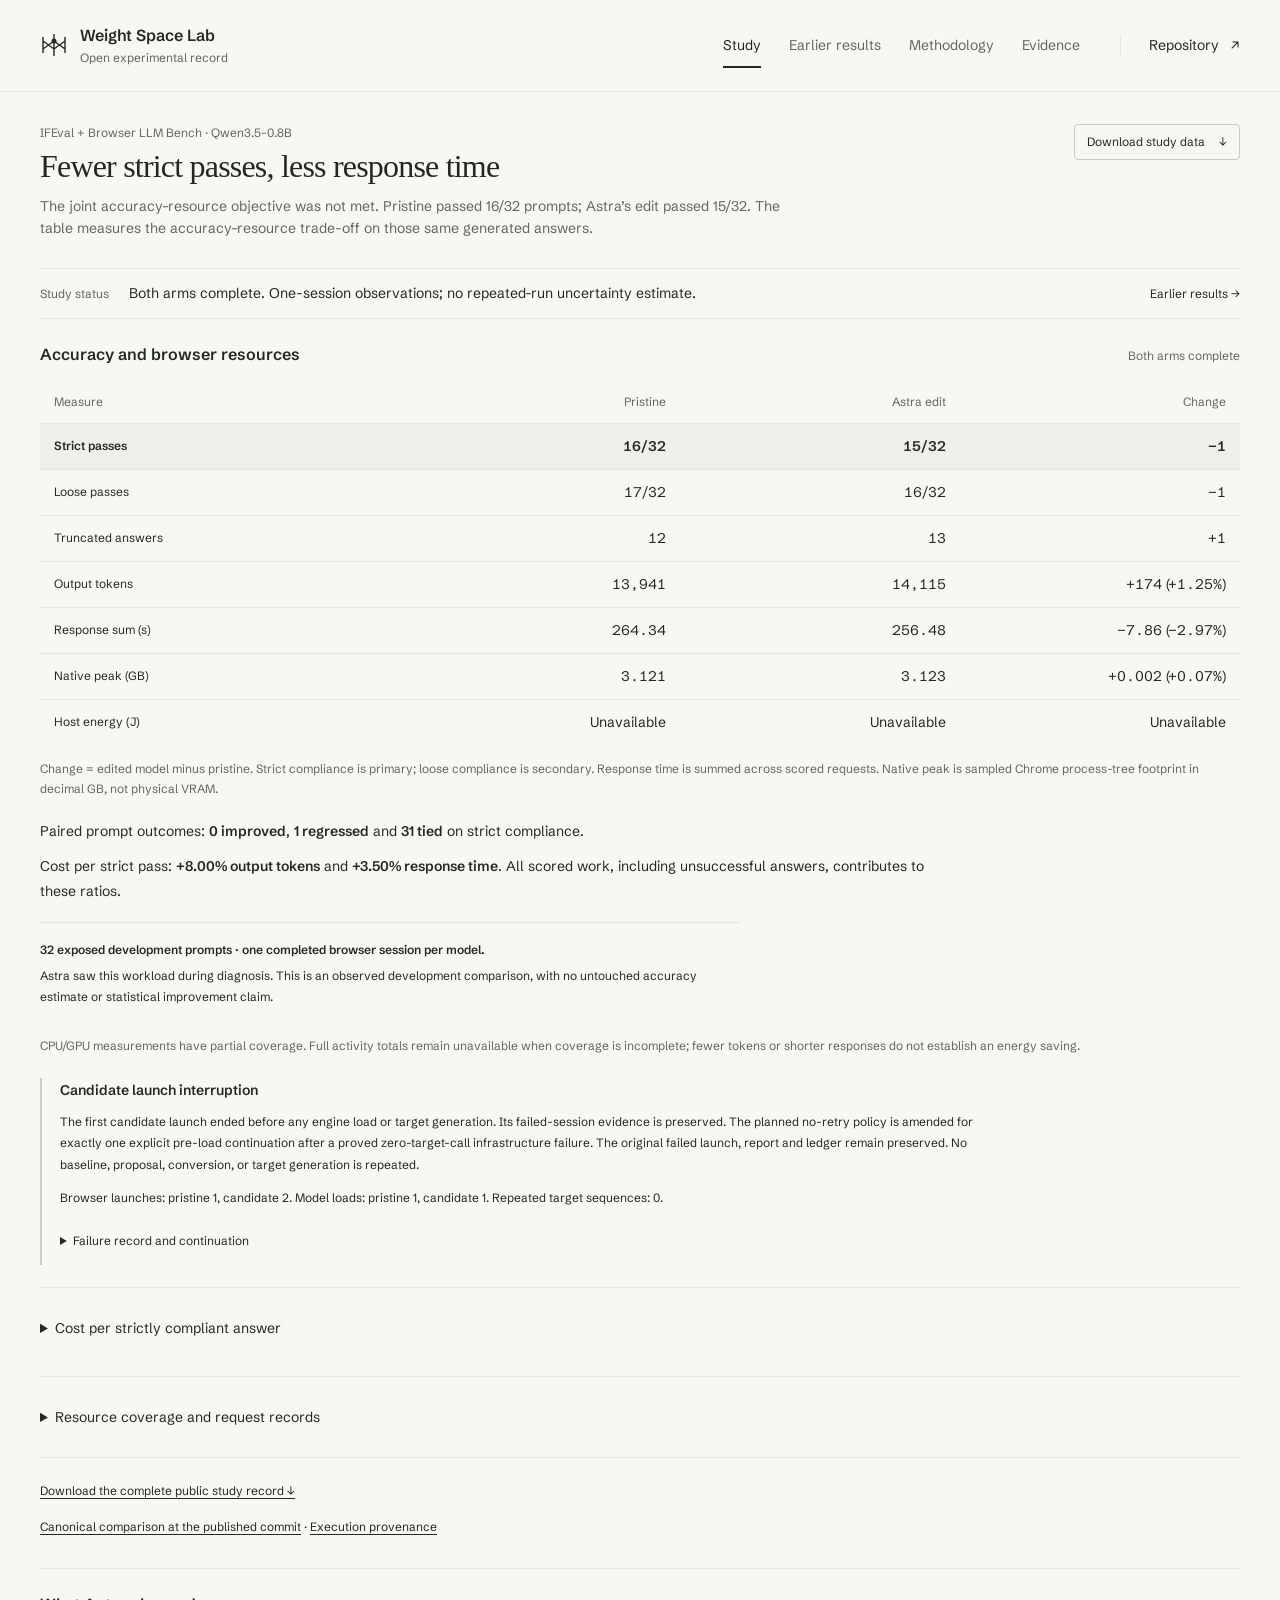
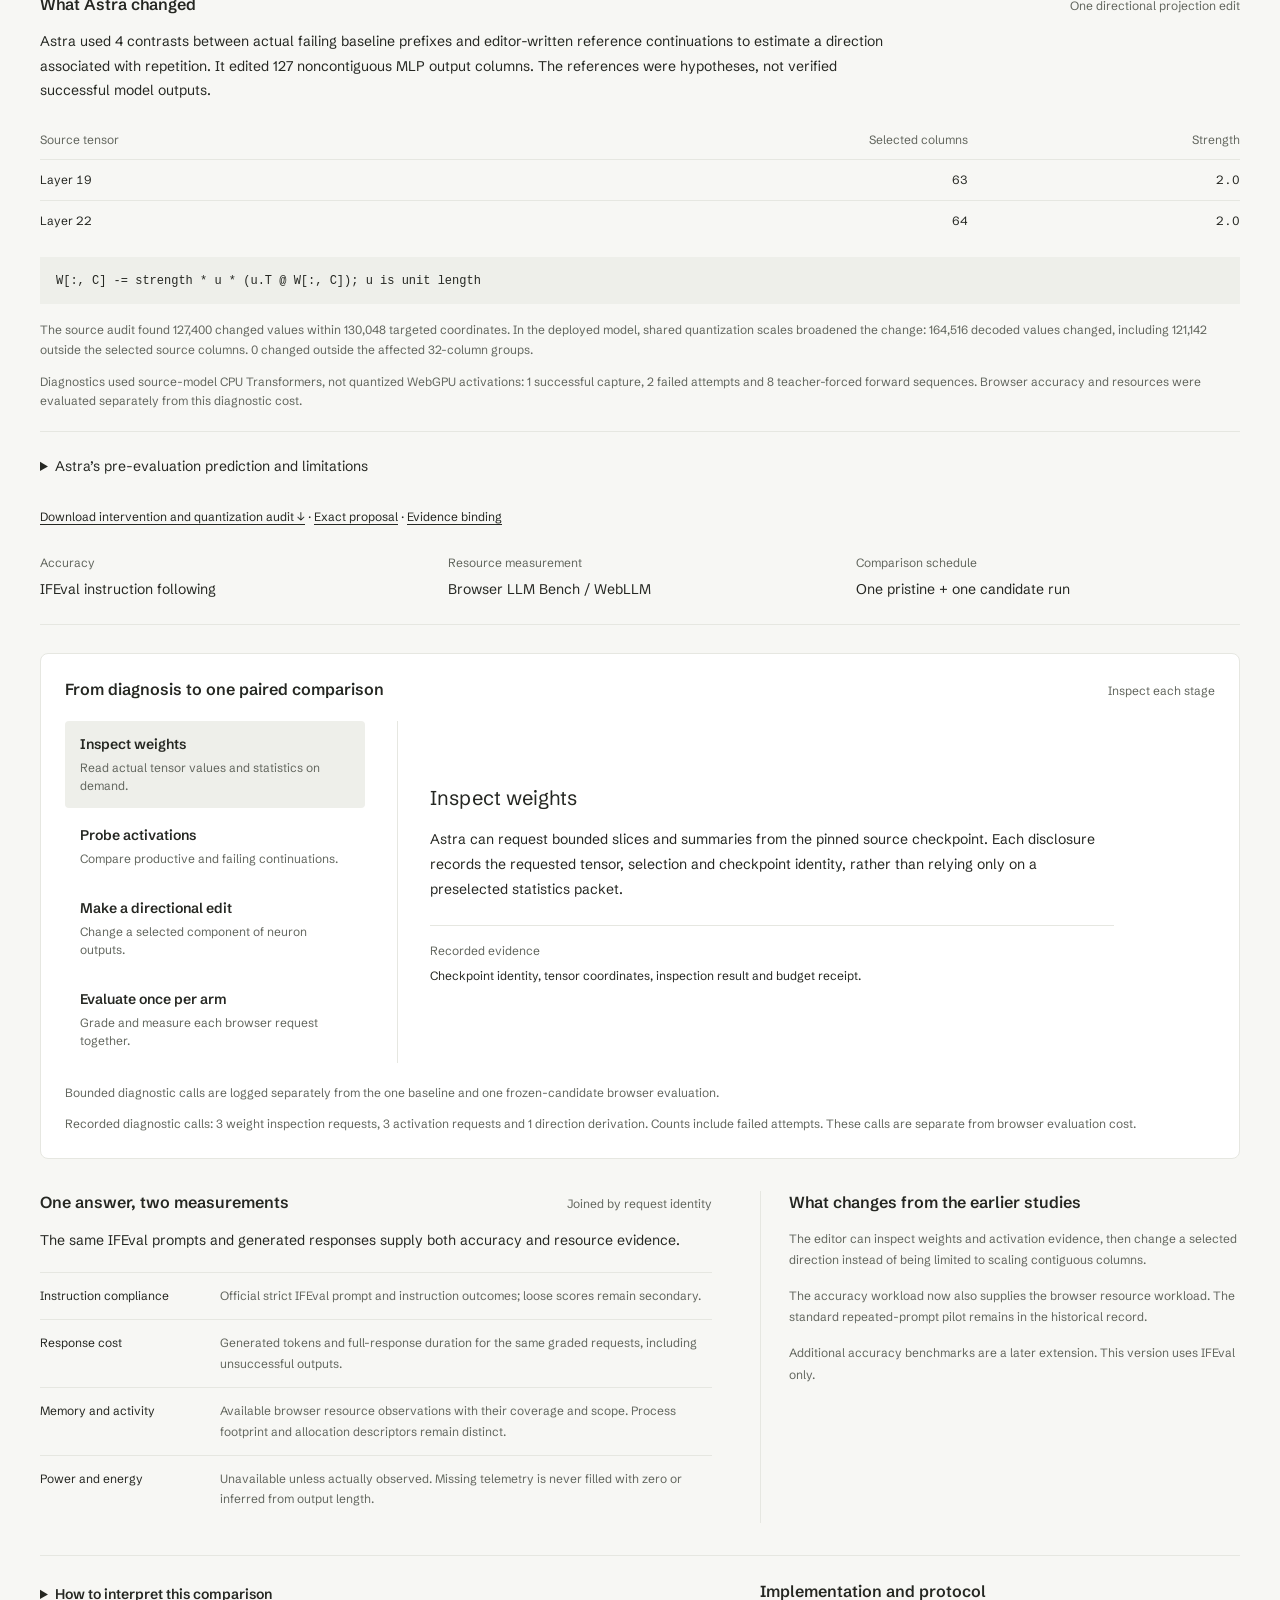
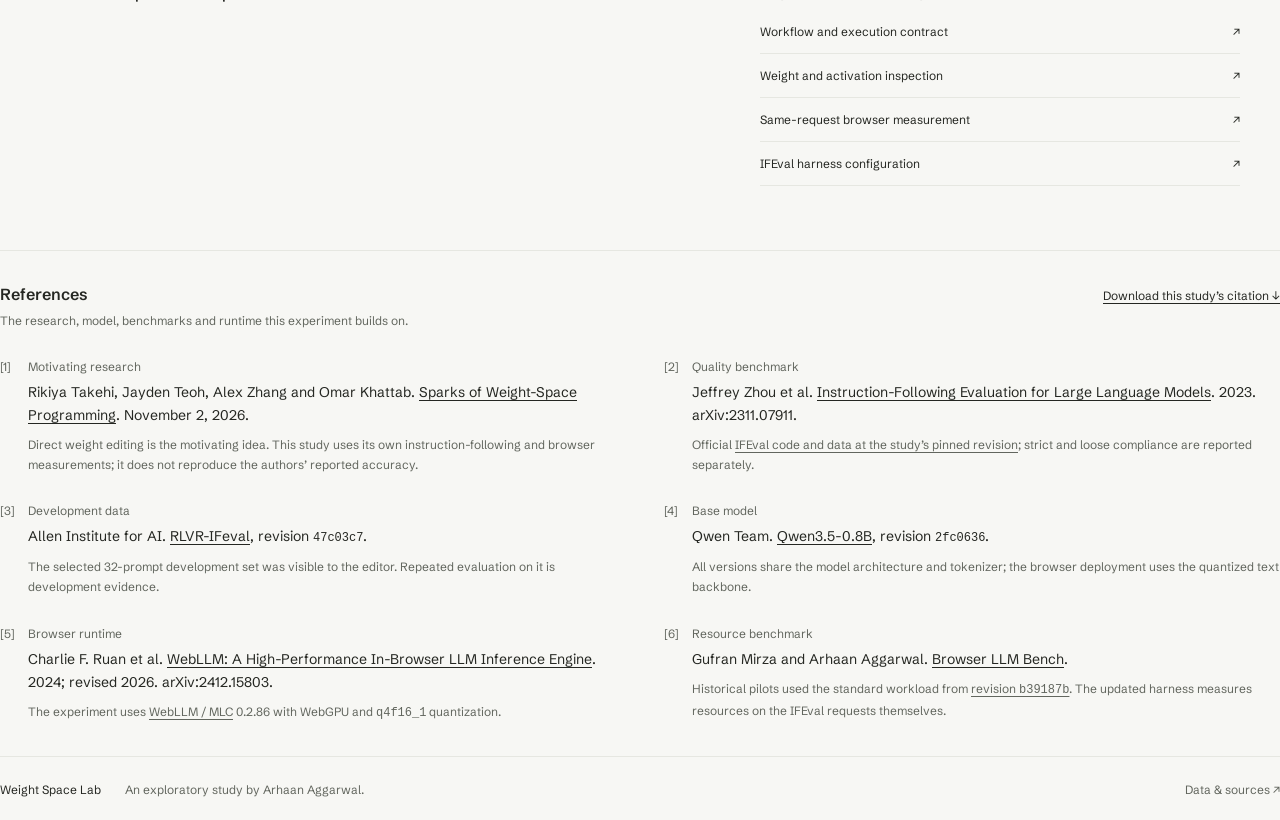
==== commit ae7f9705: "Publish the first measured joint accuracy and resource result" ====
--- a/index.html
+++ b/index.html
@@ -4,23 +4,23 @@
   <meta charset="utf-8">
   <meta name="viewport" content="width=device-width, initial-scale=1">
   <meta name="theme-color" content="#f7f7f4">
-  <meta name="description" content="An open research workbench for inspecting weight edits, instruction-following quality, and measured WebLLM resource use.">
-  <title>Weight Space Lab · Research workbench</title>
-  <link rel="icon" href="assets/favicon.svg?v=mechanistic-harness-20261111" type="image/svg+xml">
+  <meta name="description" content="The joint accuracy–resource objective was not met. Pristine passed 16/32 prompts; Astra’s edit passed 15/32. The table measures the accuracy–resource trade-off on those same generated answers. Exposed development prompts; one scored run per model.">
+  <title>Weight Space Lab · Fewer strict passes, less response time</title>
+  <link rel="icon" href="assets/favicon.svg?v=mechanistic-study-20261111" type="image/svg+xml">
   <link rel="preload" href="assets/schibsted-grotesk-regular.ttf" as="font" type="font/ttf" crossorigin>
-  <link rel="stylesheet" href="styles.css?v=mechanistic-harness-20261111">
-  <script src="app.js?v=mechanistic-harness-20261111" defer></script>
+  <link rel="stylesheet" href="styles.css?v=mechanistic-study-20261111">
+  <script src="app.js?v=mechanistic-study-20261111" defer></script>
 </head>
 <body>
 <a class="skip-link" href="#main">Skip to research</a>
 <header class="site-header">
-  <a class="brand" href="#harness" aria-label="Weight Space Lab harness">
+  <a class="brand" href="#harness" aria-label="Weight Space Lab current study">
     <svg class="brand-mark" width="28" height="28" viewBox="0 0 28 28" fill="none" aria-hidden="true"><path d="M3 6v16M14 3v22M25 6v16M3 10l11 8 11-8M3 18l11-8 11 8" stroke="currentColor" stroke-width="1.4"/><circle cx="14" cy="10" r="2.5" fill="currentColor"/></svg>
     <span>Weight Space Lab<span class="brand-subline">Open experimental record</span></span>
   </a>
   <nav class="primary-nav" aria-label="Research views">
-    <a href="#harness" data-route="harness" aria-current="page">Harness</a>
-    <a href="#results" data-route="results">Results</a>
+    <a href="#harness" data-route="harness" aria-current="page">Study</a>
+    <a href="#results" data-route="results">Earlier results</a>
     <a href="#methodology" data-route="methodology">Methodology</a>
     <a href="#evidence" data-route="evidence">Evidence</a>
   </nav>
@@ -29,13 +29,15 @@
 <main id="main" class="shell">
   <section id="harness" class="route-view" aria-labelledby="harness-heading">
 <!-- HARNESS_CONTENT_START -->
-<div class="page-heading"><div><p class="eyebrow">IFEval + Browser LLM Bench</p><h1 id="harness-heading">Inspect, edit, measure together</h1><p class="page-intro">Can a targeted weight edit improve instruction following within the same browser resource budget?</p></div><a class="outline-button" href="harness.json" download>Download harness contract <span aria-hidden="true">↓</span></a></div>
-    <div class="finding-strip harness-status"><span class="finding-label">Harness status</span><p>Updated harness. First paired browser evaluation has not run.</p><a href="#results">Earlier results <span aria-hidden="true">→</span></a></div>
-    <div class="harness-scope"><div><span>Accuracy</span><strong>IFEval instruction following</strong></div><div><span>Resource measurement</span><strong>Browser LLM Bench / WebLLM</strong></div><div><span>Main comparison</span><strong>One pristine + one candidate run</strong></div></div>
-    <section class="harness-workflow" aria-labelledby="harness-workflow-heading"><div class="section-heading"><h2 id="harness-workflow-heading">From diagnosis to one paired comparison</h2><span>Inspect each stage</span></div><div class="harness-flow"><div class="harness-stage-controls" role="group" aria-label="Inspection and evaluation stages"><button type="button" data-harness-stage="weights" aria-pressed="true" aria-controls="harness-stage-weights"><span>Inspect weights</span><small>Read actual tensor values and statistics on demand.</small></button><button type="button" data-harness-stage="activations" aria-pressed="false" aria-controls="harness-stage-activations"><span>Probe activations</span><small>Compare productive and failing continuations.</small></button><button type="button" data-harness-stage="edit" aria-pressed="false" aria-controls="harness-stage-edit"><span>Make a directional edit</span><small>Change a selected component of neuron outputs.</small></button><button type="button" data-harness-stage="evaluate" aria-pressed="false" aria-controls="harness-stage-evaluate"><span>Evaluate once per arm</span><small>Grade and measure each browser request together.</small></button></div><div class="harness-stage-panels"><article id="harness-stage-weights" class="harness-stage-detail" data-stage-detail="weights"><h3>Inspect weights</h3><p>Astra can request bounded slices and summaries from the pinned source checkpoint. Each disclosure records the requested tensor, selection and checkpoint identity, rather than relying only on a preselected statistics packet.</p><dl><div><dt>Recorded evidence</dt><dd>Checkpoint identity, tensor coordinates, inspection result and budget receipt.</dd></div></dl></article><article id="harness-stage-activations" class="harness-stage-detail" data-stage-detail="activations"><h3>Probe activations</h3><p>Teacher-forced probes capture bounded hidden states and MLP activations from the source model through local Transformers. Matched contrasts estimate a direction and rank the neurons that write it. These are source-model diagnostics, not activations measured inside the quantized WebGPU runtime.</p><dl><div><dt>Recorded evidence</dt><dd>Probe input identity, backend provenance, layer and position selections, captured activations and direction derivation.</dd></div></dl></article><article id="harness-stage-edit" class="harness-stage-detail" data-stage-detail="edit"><h3>Make a directional edit</h3><p>The candidate policy supports explicit directional changes on selected columns, including noncontiguous selections and intervention strengths up to six. The pristine checkpoint remains immutable. Source verification and effective quantization checks bind the candidate to the actual deployed model.</p><dl><div><dt>Recorded evidence</dt><dd>Direction vector, selected columns, strength, changed-coordinate audit and deployment identity.</dd></div></dl></article><article id="harness-stage-evaluate" class="harness-stage-detail" data-stage-detail="evaluate"><h3>Evaluate once per arm</h3><p>Run the frozen IFEval workload once with pristine and once with the candidate. The official instruction checker grades each saved answer while the same request record carries output tokens, response duration and available resource telemetry. There is no separate autumn-leaves workload in this comparison.</p><dl><div><dt>Recorded evidence</dt><dd>Matched prompt IDs, both artifact identities, response grades, token counts, timing and telemetry coverage.</dd></div></dl></article></div></div><p class="small-note">Bounded diagnostic calls are logged separately from the one baseline and one frozen-candidate browser evaluation.</p></section>
+<div class="page-heading joint-page-heading"><div><p class="eyebrow">IFEval + Browser LLM Bench · Qwen3.5-0.8B</p><h1 id="harness-heading">Fewer strict passes, less response time</h1><p class="page-intro">The joint accuracy–resource objective was not met. Pristine passed 16/32 prompts; Astra’s edit passed 15/32. The table measures the accuracy–resource trade-off on those same generated answers.</p></div><a class="outline-button" href="joint-comparison.json" download>Download study data <span aria-hidden="true">↓</span></a></div>
+    <div class="finding-strip harness-status"><span class="finding-label">Study status</span><p>Both arms complete. One-session observations; no repeated-run uncertainty estimate.</p><a href="#results">Earlier results <span aria-hidden="true">→</span></a></div>
+    <section class="harness-paired-results joint-observed-results" aria-labelledby="harness-paired-heading"><div class="section-heading"><h2 id="harness-paired-heading">Accuracy and browser resources</h2><span>Both arms complete</span></div><table class="data-table joint-summary-table"><caption class="visually-hidden">Pristine versus one Astra directional edit: accuracy and resource observations from the same IFEval responses</caption><thead><tr><th scope="col">Measure</th><th scope="col">Pristine</th><th scope="col">Astra edit</th><th scope="col">Change</th></tr></thead><tbody><tr><th scope="row">Strict passes</th><td data-label="Pristine">16/32</td><td data-label="Astra edit">15/32</td><td data-label="Change">−1</td></tr><tr><th scope="row">Loose passes</th><td data-label="Pristine">17/32</td><td data-label="Astra edit">16/32</td><td data-label="Change">−1</td></tr><tr><th scope="row">Truncated answers</th><td data-label="Pristine">12</td><td data-label="Astra edit">13</td><td data-label="Change">+1</td></tr><tr><th scope="row">Output tokens</th><td data-label="Pristine">13,941</td><td data-label="Astra edit">14,115</td><td data-label="Change">+174 (+1.25%)</td></tr><tr><th scope="row">Response sum (s)</th><td data-label="Pristine">264.34</td><td data-label="Astra edit">256.48</td><td data-label="Change">−7.86 (−2.97%)</td></tr><tr><th scope="row">Native peak (GB)</th><td data-label="Pristine">3.121</td><td data-label="Astra edit">3.123</td><td data-label="Change">+0.002 (+0.07%)</td></tr><tr><th scope="row">Host energy (J)</th><td data-label="Pristine">Unavailable</td><td data-label="Astra edit">Unavailable</td><td data-label="Change">Unavailable</td></tr></tbody></table><p class="small-note joint-table-note">Change = edited model minus pristine. Strict compliance is primary; loose compliance is secondary. Response time is summed across scored requests. Native peak is sampled Chrome process-tree footprint in decimal GB, not physical VRAM.</p><p class="harness-joint-reading">Paired prompt outcomes: <strong>0 improved</strong>, <strong>1 regressed</strong> and <strong>31 tied</strong> on strict compliance.</p><p class="joint-cost-reading">Cost per strict pass: <strong>+8.00% output tokens</strong> and <strong>+3.50% response time</strong>. All scored work, including unsuccessful answers, contributes to these ratios.</p><p class="joint-scope-note"><strong>32 exposed development prompts · one completed browser session per model.</strong> Astra saw this workload during diagnosis. This is an observed development comparison, with no untouched accuracy estimate or statistical improvement claim.</p><p class="small-note">CPU/GPU measurements have partial coverage. Full activity totals remain unavailable when coverage is incomplete; fewer tokens or shorter responses do not establish an energy saving.</p><aside class="joint-interruption" aria-labelledby="joint-interruption-heading"><h3 id="joint-interruption-heading">Candidate launch interruption</h3><p>The first candidate launch ended before any engine load or target generation. Its failed-session evidence is preserved. The planned no-retry policy is amended for exactly one explicit pre-load continuation after a proved zero-target-call infrastructure failure. The original failed launch, report and ledger remain preserved. No baseline, proposal, conversion, or target generation is repeated.</p><p>Browser launches: pristine 1, candidate 2. Model loads: pristine 1, candidate 1. Repeated target sequences: 0.</p><details><summary>Failure record and continuation</summary><p>Error: Dedicated browser CDP connection closed; execution state requires durable event review</p><p>Preload elapsed time: 6.12 seconds. This failed-launch overhead is separate from the scored response sums above. Continuation status: completed. The downloadable study record retains the original manifest, output, event-log and ledger identities and the continuation plan.</p></details></aside><details class="joint-cost-records"><summary>Cost per strictly compliant answer</summary><table class="data-table joint-summary-table"><caption class="visually-hidden">Total scored-workload cost divided by strict passes, including unsuccessful answers</caption><thead><tr><th scope="col">Measure</th><th scope="col">Pristine</th><th scope="col">Astra edit</th><th scope="col">Change</th></tr></thead><tbody><tr><th scope="row">Tokens / pass</th><td data-label="Pristine">871.31</td><td data-label="Astra edit">941.00</td><td data-label="Change">+69.69 (+8.00%)</td></tr><tr><th scope="row">Response s / pass</th><td data-label="Pristine">16.52</td><td data-label="Astra edit">17.10</td><td data-label="Change">+0.58 (+3.50%)</td></tr><tr><th scope="row">Host J / pass</th><td data-label="Pristine">Unavailable</td><td data-label="Astra edit">Unavailable</td><td data-label="Change">Unavailable</td></tr></tbody></table><p class="small-note">All scored outputs contribute to cost, including failed and truncated answers. A zero-pass or unresolved-grade denominator has no defined cost per pass. Warm-up and model load are outside these scored totals.</p></details><details class="harness-request-records"><summary>Resource coverage and request records</summary><table class="data-table"><caption class="visually-hidden">Observed resource rates and interval coverage</caption><thead><tr><th scope="col">Artifact</th><th scope="col">CPU capacity (%)</th><th scope="col">GPU time (ms/s)</th><th scope="col">Host power (W)</th></tr></thead><tbody><tr><th scope="row">Pristine</th><td data-label="CPU capacity (%)">3.72 · 88.9% coverage</td><td data-label="GPU time (ms/s)">728.56 · 90.8% coverage</td><td data-label="Host power (W)">Unavailable · 0.0% coverage</td></tr><tr><th scope="row">Frozen candidate</th><td data-label="CPU capacity (%)">3.50 · 88.5% coverage</td><td data-label="GPU time (ms/s)">764.10 · 90.0% coverage</td><td data-label="Host power (W)">Unavailable · 0.0% coverage</td></tr></tbody></table><table class="data-table"><caption class="visually-hidden">Full scored-workload activity and energy, when completely covered</caption><thead><tr><th scope="col">Artifact</th><th scope="col">CPU time (s)</th><th scope="col">GPU time (s)</th><th scope="col">Host energy (J)</th></tr></thead><tbody><tr><th scope="row">Pristine</th><td data-label="CPU time (s)">Unavailable</td><td data-label="GPU time (s)">Unavailable</td><td data-label="Host energy (J)">Unavailable</td></tr><tr><th scope="row">Frozen candidate</th><td data-label="CPU time (s)">Unavailable</td><td data-label="GPU time (s)">Unavailable</td><td data-label="Host energy (J)">Unavailable</td></tr></tbody></table><p class="small-note">Rates retain their measured coverage. Full activity and energy totals require 100% interval coverage across the scored workload. CPU time sums process-tree work across cores; host energy is not model-only energy. Partial observed integrals remain in the downloadable report.</p><table class="data-table"><caption class="visually-hidden">Each graded request and its own browser resource observations</caption><thead><tr><th scope="col">Artifact / request</th><th scope="col">IFEval item</th><th scope="col">Status</th><th scope="col">Strict grade</th><th scope="col">Output tokens</th><th scope="col">Response (s)</th><th scope="col">Native peak (GB)</th></tr></thead><tbody><tr><th scope="row">Pristine · 1</th><td data-label="IFEval item">ai2-train:003469</td><td data-label="Status">ok</td><td data-label="Strict grade">Pass</td><td data-label="Output tokens">89</td><td data-label="Response (s)">1.37</td><td data-label="Native peak (GB)">2.993</td></tr><tr><th scope="row">Pristine · 2</th><td data-label="IFEval item">ai2-train:001635</td><td data-label="Status">ok</td><td data-label="Strict grade">Pass</td><td data-label="Output tokens">21</td><td data-label="Response (s)">0.35</td><td data-label="Native peak (GB)">Unavailable</td></tr><tr><th scope="row">Pristine · 3</th><td data-label="IFEval item">ai2-train:009256</td><td data-label="Status">ok</td><td data-label="Strict grade">Fail</td><td data-label="Output tokens">11</td><td data-label="Response (s)">0.60</td><td data-label="Native peak (GB)">Unavailable</td></tr><tr><th scope="row">Pristine · 4</th><td data-label="IFEval item">ai2-train:009060</td><td data-label="Status">truncated</td><td data-label="Strict grade">Pass</td><td data-label="Output tokens">1,020</td><td data-label="Response (s)">18.64</td><td data-label="Native peak (GB)">3.121</td></tr><tr><th scope="row">Pristine · 5</th><td data-label="IFEval item">ai2-train:003197</td><td data-label="Status">truncated</td><td data-label="Strict grade">Fail</td><td data-label="Output tokens">1,020</td><td data-label="Response (s)">18.70</td><td data-label="Native peak (GB)">3.120</td></tr><tr><th scope="row">Pristine · 6</th><td data-label="IFEval item">ai2-train:001826</td><td data-label="Status">ok</td><td data-label="Strict grade">Pass</td><td data-label="Output tokens">36</td><td data-label="Response (s)">0.58</td><td data-label="Native peak (GB)">Unavailable</td></tr><tr><th scope="row">Pristine · 7</th><td data-label="IFEval item">ai2-train:001636</td><td data-label="Status">truncated</td><td data-label="Strict grade">Fail</td><td data-label="Output tokens">1,020</td><td data-label="Response (s)">19.73</td><td data-label="Native peak (GB)">2.967</td></tr><tr><th scope="row">Pristine · 8</th><td data-label="IFEval item">ai2-train:011288</td><td data-label="Status">truncated</td><td data-label="Strict grade">Fail</td><td data-label="Output tokens">1,020</td><td data-label="Response (s)">18.54</td><td data-label="Native peak (GB)">2.915</td></tr><tr><th scope="row">Pristine · 9</th><td data-label="IFEval item">ai2-train:013591</td><td data-label="Status">ok</td><td data-label="Strict grade">Pass</td><td data-label="Output tokens">31</td><td data-label="Response (s)">0.59</td><td data-label="Native peak (GB)">2.928</td></tr><tr><th scope="row">Pristine · 10</th><td data-label="IFEval item">ai2-train:012656</td><td data-label="Status">ok</td><td data-label="Strict grade">Fail</td><td data-label="Output tokens">2</td><td data-label="Response (s)">0.38</td><td data-label="Native peak (GB)">Unavailable</td></tr><tr><th scope="row">Pristine · 11</th><td data-label="IFEval item">ai2-train:010232</td><td data-label="Status">truncated</td><td data-label="Strict grade">Pass</td><td data-label="Output tokens">1,020</td><td data-label="Response (s)">18.34</td><td data-label="Native peak (GB)">2.898</td></tr><tr><th scope="row">Pristine · 12</th><td data-label="IFEval item">ai2-train:008934</td><td data-label="Status">ok</td><td data-label="Strict grade">Pass</td><td data-label="Output tokens">106</td><td data-label="Response (s)">1.70</td><td data-label="Native peak (GB)">2.915</td></tr><tr><th scope="row">Pristine · 13</th><td data-label="IFEval item">ai2-train:005782</td><td data-label="Status">ok</td><td data-label="Strict grade">Pass</td><td data-label="Output tokens">2</td><td data-label="Response (s)">0.47</td><td data-label="Native peak (GB)">2.898</td></tr><tr><th scope="row">Pristine · 14</th><td data-label="IFEval item">ai2-train:005496</td><td data-label="Status">truncated</td><td data-label="Strict grade">Fail</td><td data-label="Output tokens">1,020</td><td data-label="Response (s)">18.55</td><td data-label="Native peak (GB)">2.908</td></tr><tr><th scope="row">Pristine · 15</th><td data-label="IFEval item">ai2-train:001607</td><td data-label="Status">ok</td><td data-label="Strict grade">Fail</td><td data-label="Output tokens">2</td><td data-label="Response (s)">0.13</td><td data-label="Native peak (GB)">Unavailable</td></tr><tr><th scope="row">Pristine · 16</th><td data-label="IFEval item">ai2-train:003866</td><td data-label="Status">ok</td><td data-label="Strict grade">Pass</td><td data-label="Output tokens">110</td><td data-label="Response (s)">1.82</td><td data-label="Native peak (GB)">2.913</td></tr><tr><th scope="row">Pristine · 17</th><td data-label="IFEval item">ai2-train:010671</td><td data-label="Status">truncated</td><td data-label="Strict grade">Fail</td><td data-label="Output tokens">1,020</td><td data-label="Response (s)">28.54</td><td data-label="Native peak (GB)">2.919</td></tr><tr><th scope="row">Pristine · 18</th><td data-label="IFEval item">ai2-train:013517</td><td data-label="Status">truncated</td><td data-label="Strict grade">Pass</td><td data-label="Output tokens">1,020</td><td data-label="Response (s)">18.41</td><td data-label="Native peak (GB)">2.931</td></tr><tr><th scope="row">Pristine · 19</th><td data-label="IFEval item">ai2-train:004432</td><td data-label="Status">ok</td><td data-label="Strict grade">Fail</td><td data-label="Output tokens">158</td><td data-label="Response (s)">3.27</td><td data-label="Native peak (GB)">2.904</td></tr><tr><th scope="row">Pristine · 20</th><td data-label="IFEval item">ai2-train:002674</td><td data-label="Status">ok</td><td data-label="Strict grade">Pass</td><td data-label="Output tokens">2</td><td data-label="Response (s)">0.21</td><td data-label="Native peak (GB)">2.971</td></tr><tr><th scope="row">Pristine · 21</th><td data-label="IFEval item">ai2-train:010634</td><td data-label="Status">ok</td><td data-label="Strict grade">Pass</td><td data-label="Output tokens">41</td><td data-label="Response (s)">0.79</td><td data-label="Native peak (GB)">2.943</td></tr><tr><th scope="row">Pristine · 22</th><td data-label="IFEval item">ai2-train:001570</td><td data-label="Status">ok</td><td data-label="Strict grade">Pass</td><td data-label="Output tokens">857</td><td data-label="Response (s)">15.88</td><td data-label="Native peak (GB)">2.961</td></tr><tr><th scope="row">Pristine · 23</th><td data-label="IFEval item">ai2-train:011088</td><td data-label="Status">ok</td><td data-label="Strict grade">Pass</td><td data-label="Output tokens">15</td><td data-label="Response (s)">0.29</td><td data-label="Native peak (GB)">Unavailable</td></tr><tr><th scope="row">Pristine · 24</th><td data-label="IFEval item">ai2-train:000197</td><td data-label="Status">ok</td><td data-label="Strict grade">Fail</td><td data-label="Output tokens">24</td><td data-label="Response (s)">0.45</td><td data-label="Native peak (GB)">Unavailable</td></tr><tr><th scope="row">Pristine · 25</th><td data-label="IFEval item">ai2-train:010612</td><td data-label="Status">truncated</td><td data-label="Strict grade">Fail</td><td data-label="Output tokens">1,020</td><td data-label="Response (s)">18.49</td><td data-label="Native peak (GB)">2.928</td></tr><tr><th scope="row">Pristine · 26</th><td data-label="IFEval item">ai2-train:006371</td><td data-label="Status">ok</td><td data-label="Strict grade">Fail</td><td data-label="Output tokens">33</td><td data-label="Response (s)">0.57</td><td data-label="Native peak (GB)">2.911</td></tr><tr><th scope="row">Pristine · 27</th><td data-label="IFEval item">ai2-train:010475</td><td data-label="Status">truncated</td><td data-label="Strict grade">Fail</td><td data-label="Output tokens">1,020</td><td data-label="Response (s)">19.00</td><td data-label="Native peak (GB)">2.934</td></tr><tr><th scope="row">Pristine · 28</th><td data-label="IFEval item">ai2-train:010605</td><td data-label="Status">ok</td><td data-label="Strict grade">Fail</td><td data-label="Output tokens">11</td><td data-label="Response (s)">0.39</td><td data-label="Native peak (GB)">Unavailable</td></tr><tr><th scope="row">Pristine · 29</th><td data-label="IFEval item">ai2-train:004545</td><td data-label="Status">ok</td><td data-label="Strict grade">Pass</td><td data-label="Output tokens">143</td><td data-label="Response (s)">2.20</td><td data-label="Native peak (GB)">2.915</td></tr><tr><th scope="row">Pristine · 30</th><td data-label="IFEval item">ai2-train:009259</td><td data-label="Status">ok</td><td data-label="Strict grade">Pass</td><td data-label="Output tokens">7</td><td data-label="Response (s)">0.24</td><td data-label="Native peak (GB)">Unavailable</td></tr><tr><th scope="row">Pristine · 31</th><td data-label="IFEval item">ai2-train:014938</td><td data-label="Status">truncated</td><td data-label="Strict grade">Fail</td><td data-label="Output tokens">1,020</td><td data-label="Response (s)">17.86</td><td data-label="Native peak (GB)">2.916</td></tr><tr><th scope="row">Pristine · 32</th><td data-label="IFEval item">ai2-train:005851</td><td data-label="Status">truncated</td><td data-label="Strict grade">Fail</td><td data-label="Output tokens">1,020</td><td data-label="Response (s)">17.26</td><td data-label="Native peak (GB)">2.910</td></tr><tr><th scope="row">Frozen candidate · 1</th><td data-label="IFEval item">ai2-train:003469</td><td data-label="Status">ok</td><td data-label="Strict grade">Pass</td><td data-label="Output tokens">89</td><td data-label="Response (s)">1.35</td><td data-label="Native peak (GB)">3.029</td></tr><tr><th scope="row">Frozen candidate · 2</th><td data-label="IFEval item">ai2-train:001635</td><td data-label="Status">ok</td><td data-label="Strict grade">Pass</td><td data-label="Output tokens">21</td><td data-label="Response (s)">0.36</td><td data-label="Native peak (GB)">Unavailable</td></tr><tr><th scope="row">Frozen candidate · 3</th><td data-label="IFEval item">ai2-train:009256</td><td data-label="Status">ok</td><td data-label="Strict grade">Fail</td><td data-label="Output tokens">11</td><td data-label="Response (s)">0.61</td><td data-label="Native peak (GB)">3.037</td></tr><tr><th scope="row">Frozen candidate · 4</th><td data-label="IFEval item">ai2-train:009060</td><td data-label="Status">truncated</td><td data-label="Strict grade">Pass</td><td data-label="Output tokens">1,020</td><td data-label="Response (s)">16.88</td><td data-label="Native peak (GB)">3.060</td></tr><tr><th scope="row">Frozen candidate · 5</th><td data-label="IFEval item">ai2-train:003197</td><td data-label="Status">truncated</td><td data-label="Strict grade">Fail</td><td data-label="Output tokens">1,020</td><td data-label="Response (s)">17.20</td><td data-label="Native peak (GB)">3.123</td></tr><tr><th scope="row">Frozen candidate · 6</th><td data-label="IFEval item">ai2-train:001826</td><td data-label="Status">ok</td><td data-label="Strict grade">Pass</td><td data-label="Output tokens">36</td><td data-label="Response (s)">0.60</td><td data-label="Native peak (GB)">2.932</td></tr><tr><th scope="row">Frozen candidate · 7</th><td data-label="IFEval item">ai2-train:001636</td><td data-label="Status">truncated</td><td data-label="Strict grade">Fail</td><td data-label="Output tokens">1,020</td><td data-label="Response (s)">16.99</td><td data-label="Native peak (GB)">2.957</td></tr><tr><th scope="row">Frozen candidate · 8</th><td data-label="IFEval item">ai2-train:011288</td><td data-label="Status">truncated</td><td data-label="Strict grade">Fail</td><td data-label="Output tokens">1,020</td><td data-label="Response (s)">17.00</td><td data-label="Native peak (GB)">2.927</td></tr><tr><th scope="row">Frozen candidate · 9</th><td data-label="IFEval item">ai2-train:013591</td><td data-label="Status">ok</td><td data-label="Strict grade">Pass</td><td data-label="Output tokens">31</td><td data-label="Response (s)">0.56</td><td data-label="Native peak (GB)">2.926</td></tr><tr><th scope="row">Frozen candidate · 10</th><td data-label="IFEval item">ai2-train:012656</td><td data-label="Status">ok</td><td data-label="Strict grade">Fail</td><td data-label="Output tokens">2</td><td data-label="Response (s)">0.41</td><td data-label="Native peak (GB)">Unavailable</td></tr><tr><th scope="row">Frozen candidate · 11</th><td data-label="IFEval item">ai2-train:010232</td><td data-label="Status">truncated</td><td data-label="Strict grade">Pass</td><td data-label="Output tokens">1,020</td><td data-label="Response (s)">17.81</td><td data-label="Native peak (GB)">2.900</td></tr><tr><th scope="row">Frozen candidate · 12</th><td data-label="IFEval item">ai2-train:008934</td><td data-label="Status">ok</td><td data-label="Strict grade">Pass</td><td data-label="Output tokens">105</td><td data-label="Response (s)">1.66</td><td data-label="Native peak (GB)">2.898</td></tr><tr><th scope="row">Frozen candidate · 13</th><td data-label="IFEval item">ai2-train:005782</td><td data-label="Status">ok</td><td data-label="Strict grade">Pass</td><td data-label="Output tokens">2</td><td data-label="Response (s)">0.47</td><td data-label="Native peak (GB)">Unavailable</td></tr><tr><th scope="row">Frozen candidate · 14</th><td data-label="IFEval item">ai2-train:005496</td><td data-label="Status">truncated</td><td data-label="Strict grade">Fail</td><td data-label="Output tokens">1,020</td><td data-label="Response (s)">18.53</td><td data-label="Native peak (GB)">2.918</td></tr><tr><th scope="row">Frozen candidate · 15</th><td data-label="IFEval item">ai2-train:001607</td><td data-label="Status">ok</td><td data-label="Strict grade">Fail</td><td data-label="Output tokens">2</td><td data-label="Response (s)">0.14</td><td data-label="Native peak (GB)">Unavailable</td></tr><tr><th scope="row">Frozen candidate · 16</th><td data-label="IFEval item">ai2-train:003866</td><td data-label="Status">ok</td><td data-label="Strict grade">Pass</td><td data-label="Output tokens">110</td><td data-label="Response (s)">1.69</td><td data-label="Native peak (GB)">2.919</td></tr><tr><th scope="row">Frozen candidate · 17</th><td data-label="IFEval item">ai2-train:010671</td><td data-label="Status">truncated</td><td data-label="Strict grade">Fail</td><td data-label="Output tokens">1,020</td><td data-label="Response (s)">27.89</td><td data-label="Native peak (GB)">2.922</td></tr><tr><th scope="row">Frozen candidate · 18</th><td data-label="IFEval item">ai2-train:013517</td><td data-label="Status">truncated</td><td data-label="Strict grade">Pass</td><td data-label="Output tokens">1,020</td><td data-label="Response (s)">17.01</td><td data-label="Native peak (GB)">2.901</td></tr><tr><th scope="row">Frozen candidate · 19</th><td data-label="IFEval item">ai2-train:004432</td><td data-label="Status">ok</td><td data-label="Strict grade">Fail</td><td data-label="Output tokens">175</td><td data-label="Response (s)">3.42</td><td data-label="Native peak (GB)">2.923</td></tr><tr><th scope="row">Frozen candidate · 20</th><td data-label="IFEval item">ai2-train:002674</td><td data-label="Status">ok</td><td data-label="Strict grade">Pass</td><td data-label="Output tokens">2</td><td data-label="Response (s)">0.23</td><td data-label="Native peak (GB)">Unavailable</td></tr><tr><th scope="row">Frozen candidate · 21</th><td data-label="IFEval item">ai2-train:010634</td><td data-label="Status">ok</td><td data-label="Strict grade">Pass</td><td data-label="Output tokens">40</td><td data-label="Response (s)">0.71</td><td data-label="Native peak (GB)">2.903</td></tr><tr><th scope="row">Frozen candidate · 22</th><td data-label="IFEval item">ai2-train:001570</td><td data-label="Status">truncated</td><td data-label="Strict grade">Fail</td><td data-label="Output tokens">1,020</td><td data-label="Response (s)">18.22</td><td data-label="Native peak (GB)">2.941</td></tr><tr><th scope="row">Frozen candidate · 23</th><td data-label="IFEval item">ai2-train:011088</td><td data-label="Status">ok</td><td data-label="Strict grade">Pass</td><td data-label="Output tokens">15</td><td data-label="Response (s)">0.31</td><td data-label="Native peak (GB)">Unavailable</td></tr><tr><th scope="row">Frozen candidate · 24</th><td data-label="IFEval item">ai2-train:000197</td><td data-label="Status">ok</td><td data-label="Strict grade">Fail</td><td data-label="Output tokens">24</td><td data-label="Response (s)">0.44</td><td data-label="Native peak (GB)">2.931</td></tr><tr><th scope="row">Frozen candidate · 25</th><td data-label="IFEval item">ai2-train:010612</td><td data-label="Status">truncated</td><td data-label="Strict grade">Fail</td><td data-label="Output tokens">1,020</td><td data-label="Response (s)">18.52</td><td data-label="Native peak (GB)">2.917</td></tr><tr><th scope="row">Frozen candidate · 26</th><td data-label="IFEval item">ai2-train:006371</td><td data-label="Status">ok</td><td data-label="Strict grade">Fail</td><td data-label="Output tokens">33</td><td data-label="Response (s)">0.60</td><td data-label="Native peak (GB)">2.937</td></tr><tr><th scope="row">Frozen candidate · 27</th><td data-label="IFEval item">ai2-train:010475</td><td data-label="Status">truncated</td><td data-label="Strict grade">Fail</td><td data-label="Output tokens">1,020</td><td data-label="Response (s)">18.49</td><td data-label="Native peak (GB)">2.919</td></tr><tr><th scope="row">Frozen candidate · 28</th><td data-label="IFEval item">ai2-train:010605</td><td data-label="Status">ok</td><td data-label="Strict grade">Fail</td><td data-label="Output tokens">11</td><td data-label="Response (s)">0.38</td><td data-label="Native peak (GB)">Unavailable</td></tr><tr><th scope="row">Frozen candidate · 29</th><td data-label="IFEval item">ai2-train:004545</td><td data-label="Status">ok</td><td data-label="Strict grade">Pass</td><td data-label="Output tokens">139</td><td data-label="Response (s)">2.22</td><td data-label="Native peak (GB)">2.920</td></tr><tr><th scope="row">Frozen candidate · 30</th><td data-label="IFEval item">ai2-train:009259</td><td data-label="Status">ok</td><td data-label="Strict grade">Pass</td><td data-label="Output tokens">7</td><td data-label="Response (s)">0.21</td><td data-label="Native peak (GB)">Unavailable</td></tr><tr><th scope="row">Frozen candidate · 31</th><td data-label="IFEval item">ai2-train:014938</td><td data-label="Status">truncated</td><td data-label="Strict grade">Fail</td><td data-label="Output tokens">1,020</td><td data-label="Response (s)">18.16</td><td data-label="Native peak (GB)">2.936</td></tr><tr><th scope="row">Frozen candidate · 32</th><td data-label="IFEval item">ai2-train:005851</td><td data-label="Status">truncated</td><td data-label="Strict grade">Fail</td><td data-label="Output tokens">1,020</td><td data-label="Response (s)">17.43</td><td data-label="Native peak (GB)">2.937</td></tr></tbody></table></details><p class="joint-download"><a href="joint-comparison.json" download>Download the complete public study record <span aria-hidden="true">↓</span></a></p><p class="joint-download"><a href="https://github.com/Arhaan2/weight-space-lab/blob/a5bc8ba69b4009d61ba92f1eeb7fce95affa395b/reports/mechanistic-browser-v1/joint-comparison.json">Canonical comparison at the published commit</a> · <a href="https://github.com/Arhaan2/weight-space-lab/blob/a5bc8ba69b4009d61ba92f1eeb7fce95affa395b/reports/mechanistic-browser-v1/provenance.json">Execution provenance</a></p></section>
+    <section class="joint-intervention" aria-labelledby="joint-intervention-heading"><div class="section-heading"><h2 id="joint-intervention-heading">What Astra changed</h2><span>One directional projection edit</span></div><p class="harness-lead">Astra used 4 contrasts between actual failing baseline prefixes and editor-written reference continuations to estimate a direction associated with repetition. It edited 127 noncontiguous MLP output columns. The references were hypotheses, not verified successful model outputs.</p><table class="data-table"><caption class="visually-hidden">The source-layer selections in the frozen Astra proposal</caption><thead><tr><th scope="col">Source tensor</th><th scope="col">Selected columns</th><th scope="col">Strength</th></tr></thead><tbody><tr><th scope="row">Layer 19</th><td data-label="Selected columns">63</td><td data-label="Strength">2.0</td></tr><tr><th scope="row">Layer 22</th><td data-label="Selected columns">64</td><td data-label="Strength">2.0</td></tr></tbody></table><p class="joint-equation"><code>W[:, C] -= strength * u * (u.T @ W[:, C]); u is unit length</code></p><p class="small-note">The source audit found 127,400 changed values within 130,048 targeted coordinates. In the deployed model, shared quantization scales broadened the change: 164,516 decoded values changed, including 121,142 outside the selected source columns. 0 changed outside the affected 32-column groups.</p><p class="small-note">Diagnostics used source-model CPU Transformers, not quantized WebGPU activations: 1 successful capture, 2 failed attempts and 8 teacher-forced forward sequences. Browser accuracy and resources were evaluated separately from this diagnostic cost.</p><details class="joint-rationale"><summary>Astra’s pre-evaluation prediction and limitations</summary><p class="small-note">This rationale was recorded with the proposal before the candidate evaluation. It is a prediction, not an explanation established by the eventual result.</p><blockquote><p>Twelve baseline responses hit 1,020 tokens, consuming 12,240 of 13,941 output tokens; nine fail strict grading. I hypothesize that persistent repetition displaces constraint completion. Four source-CPU contrasts pair actual looping baseline prefixes with editor-written task-completing references. Layer 19 has the largest four-pair-consistent positive writer mass (0.601); layer 22 supplies 0.368. Select all 63 eligible layer-19 columns and the top 64 eligible layer-22 columns, requiring positive attribution in every pair. Strength 2 reverses each selected writer’s failure-direction component; it corresponds to approximately 29% and 16% of the respective observed residual contrasts under a fixed-activation approximation. This dose aims to interrupt loops without a maximal intervention.</p><p>Prediction: more completed formatting/count constraints and fewer generated tokens, lowering total response latency and tokens per strict pass. No substantial fixed-memory reduction is predicted. Premature termination could instead break minimum-length/count requirements or remove required keywords. References are hypotheses, not verified model successes; unequal continuation lengths and content confound the direction. Source BF16 CPU activations differ from deployed q4 WebGPU execution. Four pairs and one exposed 32-item development comparison cannot establish a repetition-specific mechanism, generalization, or robust resource causality.</p></blockquote></details><p class="joint-download"><a href="intervention.json" download>Download intervention and quantization audit <span aria-hidden="true">↓</span></a> · <a href="https://github.com/Arhaan2/weight-space-lab/blob/a5bc8ba69b4009d61ba92f1eeb7fce95affa395b/reports/mechanistic-browser-v1/proposal.json">Exact proposal</a> · <a href="https://github.com/Arhaan2/weight-space-lab/blob/a5bc8ba69b4009d61ba92f1eeb7fce95affa395b/reports/mechanistic-browser-v1/proposal.evidence.json">Evidence binding</a></p></section>
+    <div class="harness-scope"><div><span>Accuracy</span><strong>IFEval instruction following</strong></div><div><span>Resource measurement</span><strong>Browser LLM Bench / WebLLM</strong></div><div><span>Comparison schedule</span><strong>One pristine + one candidate run</strong></div></div>
+    <section class="harness-workflow" aria-labelledby="harness-workflow-heading"><div class="section-heading"><h2 id="harness-workflow-heading">From diagnosis to one paired comparison</h2><span>Inspect each stage</span></div><div class="harness-flow"><div class="harness-stage-controls" role="group" aria-label="Inspection and evaluation stages"><button type="button" data-harness-stage="weights" aria-pressed="true" aria-controls="harness-stage-weights"><span>Inspect weights</span><small>Read actual tensor values and statistics on demand.</small></button><button type="button" data-harness-stage="activations" aria-pressed="false" aria-controls="harness-stage-activations"><span>Probe activations</span><small>Compare productive and failing continuations.</small></button><button type="button" data-harness-stage="edit" aria-pressed="false" aria-controls="harness-stage-edit"><span>Make a directional edit</span><small>Change a selected component of neuron outputs.</small></button><button type="button" data-harness-stage="evaluate" aria-pressed="false" aria-controls="harness-stage-evaluate"><span>Evaluate once per arm</span><small>Grade and measure each browser request together.</small></button></div><div class="harness-stage-panels"><article id="harness-stage-weights" class="harness-stage-detail" data-stage-detail="weights"><h3>Inspect weights</h3><p>Astra can request bounded slices and summaries from the pinned source checkpoint. Each disclosure records the requested tensor, selection and checkpoint identity, rather than relying only on a preselected statistics packet.</p><dl><div><dt>Recorded evidence</dt><dd>Checkpoint identity, tensor coordinates, inspection result and budget receipt.</dd></div></dl></article><article id="harness-stage-activations" class="harness-stage-detail" data-stage-detail="activations"><h3>Probe activations</h3><p>Teacher-forced probes capture bounded hidden states and MLP activations from the source model through local Transformers. Matched contrasts estimate a direction and rank the neurons that write it. These are source-model diagnostics, not activations measured inside the quantized WebGPU runtime.</p><dl><div><dt>Recorded evidence</dt><dd>Probe input identity, backend provenance, layer and position selections, captured activations and direction derivation.</dd></div></dl></article><article id="harness-stage-edit" class="harness-stage-detail" data-stage-detail="edit"><h3>Make a directional edit</h3><p>The candidate policy supports explicit directional changes on selected columns, including noncontiguous selections and intervention strengths up to six. The pristine checkpoint remains immutable. Source verification and effective quantization checks bind the candidate to the actual deployed model.</p><dl><div><dt>Recorded evidence</dt><dd>Direction vector, selected columns, strength, changed-coordinate audit and deployment identity.</dd></div></dl></article><article id="harness-stage-evaluate" class="harness-stage-detail" data-stage-detail="evaluate"><h3>Evaluate once per arm</h3><p>Run the frozen IFEval workload once with pristine and once with the candidate. The official instruction checker grades each saved answer while the same request record carries output tokens, response duration and available resource telemetry. There is no separate autumn-leaves workload in this comparison.</p><dl><div><dt>Recorded evidence</dt><dd>Matched prompt IDs, both artifact identities, response grades, token counts, timing and telemetry coverage.</dd></div></dl></article></div></div><p class="small-note">Bounded diagnostic calls are logged separately from the one baseline and one frozen-candidate browser evaluation.</p><p class="small-note">Recorded diagnostic calls: 3 weight inspection requests, 3 activation requests and 1 direction derivation. Counts include failed attempts. These calls are separate from browser evaluation cost.</p></section>
     <div class="harness-measurement-grid"><section aria-labelledby="harness-request-heading"><div class="section-heading"><h2 id="harness-request-heading">One answer, two measurements</h2><span>Joined by request identity</span></div><p class="harness-lead">The same IFEval prompts and generated responses supply both accuracy and resource evidence.</p><dl class="harness-measurements"><div><dt>Instruction compliance</dt><dd>Official strict IFEval prompt and instruction outcomes; loose scores remain secondary.</dd></div><div><dt>Response cost</dt><dd>Generated tokens and full-response duration for the same graded requests, including unsuccessful outputs.</dd></div><div><dt>Memory and activity</dt><dd>Available browser resource observations with their coverage and scope. Process footprint and allocation descriptors remain distinct.</dd></div><div><dt>Power and energy</dt><dd>Unavailable unless actually observed. Missing telemetry is never filled with zero or inferred from output length.</dd></div></dl></section><aside class="harness-comparison-note"><h2>What changes from the earlier studies</h2><p>The editor can inspect weights and activation evidence, then change a selected direction instead of being limited to scaling contiguous columns.</p><p>The accuracy workload now also supplies the browser resource workload. The standard repeated-prompt pilot remains in the historical record.</p><p>Additional accuracy benchmarks are a later extension. This version uses IFEval only.</p></aside></div>
-    <section class="harness-paired-results" aria-labelledby="harness-paired-heading"><div class="section-heading"><h2 id="harness-paired-heading">Paired evaluation record</h2><span>Awaiting first execution</span></div><table class="data-table"><caption class="visually-hidden">Same-request IFEval accuracy and browser resource measurements</caption><thead><tr><th scope="col">Artifact</th><th scope="col">Status</th><th scope="col">Strict passes</th><th scope="col">Output tokens</th><th scope="col">Response sum (s)</th><th scope="col">Native peak (GB)</th></tr></thead><tbody><tr><th scope="row">Pristine</th><td data-label="Status">Not run</td><td data-label="Strict passes">Unavailable</td><td data-label="Output tokens">Unavailable</td><td data-label="Response sum (s)">Unavailable</td><td data-label="Native peak (GB)">Unavailable</td></tr><tr><th scope="row">Frozen candidate</th><td data-label="Status">Not run</td><td data-label="Strict passes">Unavailable</td><td data-label="Output tokens">Unavailable</td><td data-label="Response sum (s)">Unavailable</td><td data-label="Native peak (GB)">Unavailable</td></tr></tbody></table><p class="small-note">No historical value is used to fill these fields. A completed record must bind grades and resource observations to the same prompts, requests, runtime and deployed artifacts.</p></section>
-    <div class="harness-bottom"><details class="harness-boundaries"><summary>How to interpret this comparison</summary><ul><li>Historical scores belong to earlier protocols and do not validate this harness.</li><li>IFEval measures explicit instruction compliance, not general factual correctness or overall usefulness.</li><li>A single run per arm provides a paired observation, not repeated-run uncertainty or an efficiency-equivalence claim.</li><li>Source Transformers activations can inform an edit; its effect must still be tested after quantization in WebLLM.</li><li>Development feedback is not untouched confirmation. Dataset exposure and split roles must be recorded before execution.</li></ul></details><section class="harness-sources" aria-labelledby="harness-sources-heading"><h2 id="harness-sources-heading">Implementation and protocol</h2><a href="https://github.com/Arhaan2/weight-space-lab/blob/d97831ce283665610d898e44bd7fc68a0a010267/docs/mechanistic-browser-workflow.md"><span>Workflow and execution contract</span><span aria-hidden="true">↗</span></a><a href="https://github.com/Arhaan2/weight-space-lab/blob/d97831ce283665610d898e44bd7fc68a0a010267/docs/mechanistic-inspection.md"><span>Weight and activation inspection</span><span aria-hidden="true">↗</span></a><a href="https://github.com/Arhaan2/weight-space-lab/blob/d97831ce283665610d898e44bd7fc68a0a010267/docs/joint-browser-measurement.md"><span>Same-request browser measurement</span><span aria-hidden="true">↗</span></a><a href="https://github.com/Arhaan2/weight-space-lab/blob/d97831ce283665610d898e44bd7fc68a0a010267/configs/ifeval_mechanistic_browser.json"><span>IFEval harness configuration</span><span aria-hidden="true">↗</span></a></section></div>
+
+    <div class="harness-bottom"><details class="harness-boundaries"><summary>How to interpret this comparison</summary><ul><li>Historical scores belong to earlier protocols and do not validate this harness.</li><li>IFEval measures explicit instruction compliance, not general factual correctness or overall usefulness.</li><li>A single run per arm provides a paired observation, not repeated-run uncertainty or an efficiency-equivalence claim.</li><li>Source Transformers activations can inform an edit; its effect must still be tested after quantization in WebLLM.</li><li>Development feedback is not untouched confirmation. Dataset exposure and split roles must be recorded before execution.</li></ul></details><section class="harness-sources" aria-labelledby="harness-sources-heading"><h2 id="harness-sources-heading">Implementation and protocol</h2><a href="https://github.com/Arhaan2/weight-space-lab/blob/3630ead13aeb05f5a17a7a335b466e69d14539f6/docs/mechanistic-browser-workflow.md"><span>Workflow and execution contract</span><span aria-hidden="true">↗</span></a><a href="https://github.com/Arhaan2/weight-space-lab/blob/3630ead13aeb05f5a17a7a335b466e69d14539f6/docs/mechanistic-inspection.md"><span>Weight and activation inspection</span><span aria-hidden="true">↗</span></a><a href="https://github.com/Arhaan2/weight-space-lab/blob/3630ead13aeb05f5a17a7a335b466e69d14539f6/docs/joint-browser-measurement.md"><span>Same-request browser measurement</span><span aria-hidden="true">↗</span></a><a href="https://github.com/Arhaan2/weight-space-lab/blob/3630ead13aeb05f5a17a7a335b466e69d14539f6/configs/ifeval_mechanistic_browser.json"><span>IFEval harness configuration</span><span aria-hidden="true">↗</span></a></section></div>
 <!-- HARNESS_CONTENT_END -->
   </section>
   <section id="results" class="route-view" aria-labelledby="results-heading">
@@ -95,8 +97,8 @@
     <noscript><p class="noscript-note">The saved results above are available without JavaScript. Enable JavaScript for artifact selection and interactive comparisons.</p></noscript>
   </section>
   <section id="methodology" class="route-view document-view" aria-labelledby="methodology-heading">
-    <div class="page-heading"><div><p class="eyebrow">Experimental design</p><h1 id="methodology-heading">Completed study methodology</h1><p class="page-intro">How the weight edits, instruction-following scores and browser resource measurements were obtained.</p></div><button type="button" class="outline-button print-button">Print methods</button></div>
-    <p class="scope-note historical-method-note">These methods describe the completed studies. The <a href="#harness">updated inspection and paired-workload harness</a> has its own protocol and has not produced new results.</p>
+    <div class="page-heading"><div><p class="eyebrow">Experimental design</p><h1 id="methodology-heading">Earlier study methodology</h1><p class="page-intro">Methods for the earlier, separately measured quality and resource studies.</p></div><button type="button" class="outline-button print-button">Print methods</button></div>
+    <p class="scope-note historical-method-note">This page preserves methods for historical cohorts. The current mechanistic study grades and profiles the same IFEval responses. See the <a href="#harness">current study’s results, intervention, measurement scope and interruption record</a>.</p>
     <div class="method-overview"><div><h2>The research question</h2><p>Ask Astra to modify the weights of a small language model with an explicit benchmark objective. Measure quality and runtime behavior, then inspect whether any improvement survives a fair comparison.</p></div><div class="method-facts"><dl><div><dt>Base model</dt><dd>Qwen3.5-0.8B</dd></div><div><dt>Deployment</dt><dd>WebLLM 0.2.86 · q4f16_1</dd></div><div><dt>Quality benchmark</dt><dd>IFEval instruction following</dd></div><div><dt>Resource workload</dt><dd>Browser LLM Bench · standard</dd></div></dl></div></div>
     <div class="study-ledger">
       <article><div class="study-index">V1</div><div><h2>Historical edit and held-out evaluation</h2><p>A manually supplied edit was selected on 32 development prompts, then evaluated against the original on 128 held-out prompts. Strict prompt passes changed from 69 to 70. The paired 95% confidence interval crosses zero.</p><p class="method-limitation">The candidate run was interrupted and resumed. Its token and timing observations do not establish a controlled resource improvement.</p></div><span class="state-label">Inconclusive</span></article>
@@ -146,7 +148,7 @@
 <footer class="site-footer"><span>Weight Space Lab</span><p>An exploratory study by Arhaan Aggarwal.</p><a href="#evidence">Data &amp; sources <span aria-hidden="true">↗</span></a></footer>
 <div id="announcement" class="visually-hidden" role="status" aria-live="polite" aria-atomic="true"></div>
 <!-- HARNESS_DATA_START -->
-<script id="harness-data" type="application/json">{"schema_version":1,"kind":"mechanistic_browser_harness_contract","updated":"2026-11-11","status":"implemented_not_run","title":"Inspect, edit, measure together","question":"Can a targeted weight edit improve instruction following within the same browser resource budget?","accuracy_benchmark":"IFEval","resource_benchmark":"Browser LLM Bench / WebLLM","workload":"The same IFEval prompts and generated responses supply both accuracy and resource evidence.","evaluation":{"status":"not_run","arms":["pristine","candidate"],"runs_per_arm":1,"candidate_count":1,"results":null,"diagnostics":"Bounded diagnostic calls are logged separately from the one baseline and one frozen-candidate browser evaluation."},"stages":[{"key":"weights","label":"Inspect weights","summary":"Read actual tensor values and statistics on demand.","detail":"Astra can request bounded slices and summaries from the pinned source checkpoint. Each disclosure records the requested tensor, selection and checkpoint identity, rather than relying only on a preselected statistics packet.","evidence":"Checkpoint identity, tensor coordinates, inspection result and budget receipt."},{"key":"activations","label":"Probe activations","summary":"Compare productive and failing continuations.","detail":"Teacher-forced probes capture bounded hidden states and MLP activations from the source model through local Transformers. Matched contrasts estimate a direction and rank the neurons that write it. These are source-model diagnostics, not activations measured inside the quantized WebGPU runtime.","evidence":"Probe input identity, backend provenance, layer and position selections, captured activations and direction derivation."},{"key":"edit","label":"Make a directional edit","summary":"Change a selected component of neuron outputs.","detail":"The candidate policy supports explicit directional changes on selected columns, including noncontiguous selections and intervention strengths up to six. The pristine checkpoint remains immutable. Source verification and effective quantization checks bind the candidate to the actual deployed model.","evidence":"Direction vector, selected columns, strength, changed-coordinate audit and deployment identity."},{"key":"evaluate","label":"Evaluate once per arm","summary":"Grade and measure each browser request together.","detail":"Run the frozen IFEval workload once with pristine and once with the candidate. The official instruction checker grades each saved answer while the same request record carries output tokens, response duration and available resource telemetry. There is no separate autumn-leaves workload in this comparison.","evidence":"Matched prompt IDs, both artifact identities, response grades, token counts, timing and telemetry coverage."}],"measurements":[{"label":"Instruction compliance","definition":"Official strict IFEval prompt and instruction outcomes; loose scores remain secondary."},{"label":"Response cost","definition":"Generated tokens and full-response duration for the same graded requests, including unsuccessful outputs."},{"label":"Memory and activity","definition":"Available browser resource observations with their coverage and scope. Process footprint and allocation descriptors remain distinct."},{"label":"Power and energy","definition":"Unavailable unless actually observed. Missing telemetry is never filled with zero or inferred from output length."}],"limitations":["Historical scores belong to earlier protocols and do not validate this harness.","IFEval measures explicit instruction compliance, not general factual correctness or overall usefulness.","A single run per arm provides a paired observation, not repeated-run uncertainty or an efficiency-equivalence claim.","Source Transformers activations can inform an edit; its effect must still be tested after quantization in WebLLM.","Development feedback is not untouched confirmation. Dataset exposure and split roles must be recorded before execution."],"source_base":"https://github.com/Arhaan2/weight-space-lab/blob/d97831ce283665610d898e44bd7fc68a0a010267/","sources":[{"label":"Workflow and execution contract","path":"docs/mechanistic-browser-workflow.md"},{"label":"Weight and activation inspection","path":"docs/mechanistic-inspection.md"},{"label":"Same-request browser measurement","path":"docs/joint-browser-measurement.md"},{"label":"IFEval harness configuration","path":"configs/ifeval_mechanistic_browser.json"}]}</script>
+<script id="harness-data" type="application/json">{"schema_version":1,"kind":"mechanistic_browser_harness_contract","updated":"2026-11-11","status":"implemented","title":"Inspect, edit, measure together","question":"Can a targeted weight edit improve instruction following within the same browser resource budget?","accuracy_benchmark":"IFEval","resource_benchmark":"Browser LLM Bench / WebLLM","workload":"The same IFEval prompts and generated responses supply both accuracy and resource evidence.","evaluation":{"status":"complete","arms":["pristine","candidate"],"runs_per_arm":1,"candidate_count":1,"results":"joint-comparison.json","diagnostics":"Bounded diagnostic calls are logged separately from the one baseline and one frozen-candidate browser evaluation."},"stages":[{"key":"weights","label":"Inspect weights","summary":"Read actual tensor values and statistics on demand.","detail":"Astra can request bounded slices and summaries from the pinned source checkpoint. Each disclosure records the requested tensor, selection and checkpoint identity, rather than relying only on a preselected statistics packet.","evidence":"Checkpoint identity, tensor coordinates, inspection result and budget receipt."},{"key":"activations","label":"Probe activations","summary":"Compare productive and failing continuations.","detail":"Teacher-forced probes capture bounded hidden states and MLP activations from the source model through local Transformers. Matched contrasts estimate a direction and rank the neurons that write it. These are source-model diagnostics, not activations measured inside the quantized WebGPU runtime.","evidence":"Probe input identity, backend provenance, layer and position selections, captured activations and direction derivation."},{"key":"edit","label":"Make a directional edit","summary":"Change a selected component of neuron outputs.","detail":"The candidate policy supports explicit directional changes on selected columns, including noncontiguous selections and intervention strengths up to six. The pristine checkpoint remains immutable. Source verification and effective quantization checks bind the candidate to the actual deployed model.","evidence":"Direction vector, selected columns, strength, changed-coordinate audit and deployment identity."},{"key":"evaluate","label":"Evaluate once per arm","summary":"Grade and measure each browser request together.","detail":"Run the frozen IFEval workload once with pristine and once with the candidate. The official instruction checker grades each saved answer while the same request record carries output tokens, response duration and available resource telemetry. There is no separate autumn-leaves workload in this comparison.","evidence":"Matched prompt IDs, both artifact identities, response grades, token counts, timing and telemetry coverage."}],"measurements":[{"label":"Instruction compliance","definition":"Official strict IFEval prompt and instruction outcomes; loose scores remain secondary."},{"label":"Response cost","definition":"Generated tokens and full-response duration for the same graded requests, including unsuccessful outputs."},{"label":"Memory and activity","definition":"Available browser resource observations with their coverage and scope. Process footprint and allocation descriptors remain distinct."},{"label":"Power and energy","definition":"Unavailable unless actually observed. Missing telemetry is never filled with zero or inferred from output length."}],"limitations":["Historical scores belong to earlier protocols and do not validate this harness.","IFEval measures explicit instruction compliance, not general factual correctness or overall usefulness.","A single run per arm provides a paired observation, not repeated-run uncertainty or an efficiency-equivalence claim.","Source Transformers activations can inform an edit; its effect must still be tested after quantization in WebLLM.","Development feedback is not untouched confirmation. Dataset exposure and split roles must be recorded before execution."],"source_base":"https://github.com/Arhaan2/weight-space-lab/blob/3630ead13aeb05f5a17a7a335b466e69d14539f6/","sources":[{"label":"Workflow and execution contract","path":"docs/mechanistic-browser-workflow.md"},{"label":"Weight and activation inspection","path":"docs/mechanistic-inspection.md"},{"label":"Same-request browser measurement","path":"docs/joint-browser-measurement.md"},{"label":"IFEval harness configuration","path":"configs/ifeval_mechanistic_browser.json"}],"intervention_source_base":"https://github.com/Arhaan2/weight-space-lab/blob/a5bc8ba69b4009d61ba92f1eeb7fce95affa395b/reports/mechanistic-browser-v1/"}</script>
 <!-- HARNESS_DATA_END -->
 <!-- RESEARCH_DATA_START -->
 <script id="research-data" type="application/json">{"schema_version":1,"project":"Weight Space Lab","updated":"2026-11-10","model":{"name":"Qwen3.5-0.8B","revision":"2fc06364715b967f1860aea9cf38778875588b17","runtime":"WebLLM 0.2.86","quantization":"q4f16_1","backend":"Apple WebGPU"},"v1":{"status":"completed_inconclusive","development":{"baseline":{"strict":16,"loose":17,"total":32,"output_tokens":13941,"generation_seconds":263.5452995605469},"candidate":{"strict":17,"loose":18,"total":32,"output_tokens":13903,"generation_seconds":266.79330004882814}},"heldout":{"metrics":{"instruction_loose":{"baseline":{"denominator":173,"numerator":112,"value":0.6473988439306358},"candidate":{"denominator":173,"numerator":116,"value":0.6705202312138728},"ci95_percentage_points":[-2.9069767441860463,7.6923076923076925],"difference_percentage_points":2.312138728323699},"instruction_strict":{"baseline":{"denominator":173,"numerator":106,"value":0.6127167630057804},"candidate":{"denominator":173,"numerator":108,"value":0.6242774566473989},"ci95_percentage_points":[-3.8461538461538463,6.2857142857142865],"difference_percentage_points":1.1560693641618496},"prompt_loose":{"baseline":{"denominator":128,"numerator":74,"value":0.578125},"candidate":{"denominator":128,"numerator":77,"value":0.6015625},"ci95_percentage_points":[-3.90625,8.59375],"difference_percentage_points":2.34375},"prompt_strict":{"baseline":{"denominator":128,"numerator":69,"value":0.5390625},"candidate":{"denominator":128,"numerator":70,"value":0.546875},"ci95_percentage_points":[-5.46875,7.03125],"difference_percentage_points":0.78125}},"paired_prompt_outcomes":{"loose":{"improved":10,"regressed":7,"tied":111,"unresolved":0},"strict":{"improved":8,"regressed":7,"tied":113,"unresolved":0}},"arms":{"baseline":{"accounting":{"ambiguous_dispatch_outcomes":0,"attempted_model_failures":0,"attempted_scored_requests":128,"dispatched_without_observed_output":0,"execution_status_counts":{"ok":69,"truncated":59},"graded_outputs":128,"grader_errors":0,"grader_timeouts":0,"missing_outputs_including_unexecuted":0,"natural_completions":69,"scheduled_prompts":128,"scored_generated_tokens":68243,"scored_generation_seconds":1704.5630007324219,"scored_input_tokens":8745,"scored_requests_with_unknown_duration":0,"scored_requests_with_unknown_tokens":0,"truncations":59,"unexecuted_slots":0},"allocation_sampled_maxima":{"eventLoopDelayMs":15305.599999904633,"gpuBufferBytes":1747697720,"heapBytes":null,"wasmBytes":283181056},"source_checkpoint_sha256":"f3272ddbea59cc854268e91e387416cd84a633a97ae7d9cfaa1325890eac602d","deployed_artifact_sha256":"5ead3e9c60107ab7168bee5373f6cd636c839b82557fed6550aaaa30170aa5b0"},"candidate":{"accounting":{"ambiguous_dispatch_outcomes":0,"attempted_model_failures":0,"attempted_scored_requests":128,"dispatched_without_observed_output":0,"execution_status_counts":{"ok":77,"truncated":51},"graded_outputs":128,"grader_errors":0,"grader_timeouts":0,"missing_outputs_including_unexecuted":0,"natural_completions":77,"scheduled_prompts":128,"scored_generated_tokens":60189,"scored_generation_seconds":1227.9859008789062,"scored_input_tokens":8745,"scored_requests_with_unknown_duration":0,"scored_requests_with_unknown_tokens":0,"truncations":51,"unexecuted_slots":0},"allocation_sampled_maxima":{"eventLoopDelayMs":9645,"gpuBufferBytes":1747697720,"heapBytes":null,"wasmBytes":283181056},"source_checkpoint_sha256":"f9c767c06ec3c17dbdfedc43b695d64d025ae7393d3f425cee71ef45c358d6bf","deployed_artifact_sha256":"6e18cc4906ce18786b9197bcc7fb5f93ffc706d808b0809150349546eef3627b"}}},"edit":{"operation":"scale_columns","layers":[15,19],"tensor":"mlp.down_proj.weight","columns":[0,59],"scale":0.75,"changed_bf16_entries":122880,"editor_attribution":"Operator-attributed Astra / Ultra; provider identity and usage not observed."}},"v2":{"status":"complete","description":"3 candidate development evaluations are complete. No edit qualified; the original model was retained. The combined quality and resource goal was not demonstrated.","proposal_limit":4,"development_prompts":32,"untouched_final_prompts":0,"resource_session_order":["A","B","B","A"],"requests_per_resource_session":60,"resource_status":"pristine_retained_no_comparison","qualification":{"strict_passes_greater_than":16,"output_tokens_at_most":13941},"resource_status_label":"Skipped: pristine retained","limitation":"No verified untouched final prompts remain. V2 quality results are development evidence, without fresh held-out confirmation.","execution":{"schema_version":1,"kind":"sanitized_v2_collaboration_result","updated_at_utc":"2026-11-10T22:05:38.806569+00:00","study_sha256":"bf38a30cb9bd0bac1b4afc2167b9293c32bb4d61b1af3e178a0f474e502b4e0c","continuation_sha256":"b25f884b71c2c538fbbd2659a09bcc0ee12a6e0bce824596fe07ca717324a82c","status":"complete","joint_goal_status":"no_qualifying_edit","model":"Qwen3.5-0.8B","runtime":"WebLLM 0.2.86 / MLC","quantization":"q4f16_1","benchmark":"32-prompt Ai2 RLVR-IFeval development set","baseline":{"strict_passes":16,"loose_passes":17,"denominator":32,"scored_output_tokens":13941,"natural_completions":20,"truncations":12,"generation_seconds":263.5452995605469,"technically_valid":true,"unresolved_grader_errors":0},"baseline_environment":{"chrome_version":"156.0.8078.80","user_agent":"Mozilla/5.0 (Macintosh; Intel Mac OS X 10_15_7) AppleWebKit/537.36 (KHTML, like Gecko) Chrome/156.0.0.0 Safari/537.36","platform":"MacIntel","hardware_concurrency":14},"rounds":[{"round":1,"status":"completed","editor_dispatched":true,"metrics":{"strict_passes":16,"loose_passes":17,"denominator":32,"scored_output_tokens":15019,"natural_completions":18,"truncations":14,"generation_seconds":279.5922004394531,"technically_valid":true,"unresolved_grader_errors":0},"qualifies":false,"artifact_sha256":"704590e6512285752e25795f2a81c389429ed662bf80f58d5a89227ea89e40fc","editor_delivery_turns":1,"graded_evidence_sha256":"0fc4469b07b234421ba259032baf77b5c88beba570c7282b5d43c9a782cbdbb6","deployment_limits_satisfied":true,"memory_limits_satisfied":true,"paired_outcomes":{"strict":{"improvements":1,"regressions":1,"ties":30,"unresolved":0},"loose":{"improvements":1,"regressions":1,"ties":30,"unresolved":0}},"source_edit":{"result_sha256":"d182b6945dc2dff8e261c6e6a9467aa574019952bc75682da0059eabbef8e870","changed_stored_entries":122880,"changed_numerical_entries":122880,"targeted_coordinates":122880},"weight_operations":[{"op":"scale_columns","tensor":"model.language_model.layers.15.mlp.down_proj.weight","columns":[2014,2015,2016,2017,2018,2019,2020,2021,2022,2023,2024,2025,2026,2027,2028,2029,2030,2031,2032,2033,2034,2035,2036,2037,2038,2039,2040,2041,2042,2043,2044,2045,2046,2047,2048,2049,2050,2051,2052,2053,2054,2055,2056,2057,2058,2059,2060,2061,2062,2063,2064,2065,2066,2067,2068,2069,2070,2071,2072,2073],"factor":0.75},{"op":"scale_columns","tensor":"model.language_model.layers.19.mlp.down_proj.weight","columns":[3524,3525,3526,3527,3528,3529,3530,3531,3532,3533,3534,3535,3536,3537,3538,3539,3540,3541,3542,3543,3544,3545,3546,3547,3548,3549,3550,3551,3552,3553,3554,3555,3556,3557,3558,3559,3560,3561,3562,3563,3564,3565,3566,3567,3568,3569,3570,3571,3572,3573,3574,3575,3576,3577,3578,3579,3580,3581,3582,3583],"factor":0.75}],"base_checkpoint_sha256":"f3272ddbea59cc854268e91e387416cd84a633a97ae7d9cfaa1325890eac602d","composition":"sequential","execution":{"status":"completed","engine_load_attempts":1,"warmup_dispatches":1,"scored_dispatches":32,"generation_dispatches":33,"cleanup":{"process_group_stop_requested":true,"controller_exit_verified":true,"controller_returncode":0,"unload_confirmed":true,"worker_terminated":true,"forced_termination":false,"native_capture_exit_confirmed":true,"chrome_exit_confirmed":true,"local_harness_exit_confirmed":true,"owned_browser_and_worker_resources_released":true,"release_scope":"Dedicated browser process/profile, all of its page/worker/device resources, and this local harness only; unrelated browser data untouched","chrome_os_exit_verified":true,"retained_owned_pids_alive":[]},"warmup_sampled_tokens":12,"error":null},"environment":{"chrome_version":"157.0.8103.39","user_agent":"Mozilla/5.0 (Macintosh; Intel Mac OS X 10_15_7) AppleWebKit/537.36 (KHTML, like Gecko) Chrome/157.0.0.0 Safari/537.36","platform":"MacIntel","hardware_concurrency":14},"same_browser_as_saved_baseline":false},{"round":2,"status":"completed","editor_dispatched":true,"metrics":{"strict_passes":16,"loose_passes":17,"denominator":32,"scored_output_tokens":12644,"natural_completions":22,"truncations":10,"generation_seconds":303.1460002441406,"technically_valid":true,"unresolved_grader_errors":0},"qualifies":false,"artifact_sha256":"f78b942268e7fd5cfbb7747eaad2a93724a9658b31e9d6d1670e86b950495a66","editor_delivery_turns":1,"graded_evidence_sha256":"ff9dfdfb6c97b49a1dd44634b870a95107b04806b6b5ca1c6ac4b986a441bc43","deployment_limits_satisfied":true,"memory_limits_satisfied":true,"paired_outcomes":{"strict":{"improvements":0,"regressions":0,"ties":32,"unresolved":0},"loose":{"improvements":0,"regressions":0,"ties":32,"unresolved":0}},"source_edit":{"result_sha256":"145ed8ee6b8d5761b1ad1eda9812c77bca9915c1a1214de221cd0a01caef66fa","changed_stored_entries":122880,"changed_numerical_entries":122880,"targeted_coordinates":122880},"weight_operations":[{"op":"scale_columns","tensor":"model.language_model.layers.15.mlp.down_proj.weight","columns":[2014,2015,2016,2017,2018,2019,2020,2021,2022,2023,2024,2025,2026,2027,2028,2029,2030,2031,2032,2033,2034,2035,2036,2037,2038,2039,2040,2041,2042,2043,2044,2045,2046,2047,2048,2049,2050,2051,2052,2053,2054,2055,2056,2057,2058,2059,2060,2061,2062,2063,2064,2065,2066,2067,2068,2069,2070,2071,2072,2073],"factor":1.25},{"op":"scale_columns","tensor":"model.language_model.layers.19.mlp.down_proj.weight","columns":[3524,3525,3526,3527,3528,3529,3530,3531,3532,3533,3534,3535,3536,3537,3538,3539,3540,3541,3542,3543,3544,3545,3546,3547,3548,3549,3550,3551,3552,3553,3554,3555,3556,3557,3558,3559,3560,3561,3562,3563,3564,3565,3566,3567,3568,3569,3570,3571,3572,3573,3574,3575,3576,3577,3578,3579,3580,3581,3582,3583],"factor":1.25}],"base_checkpoint_sha256":"f3272ddbea59cc854268e91e387416cd84a633a97ae7d9cfaa1325890eac602d","composition":"sequential","execution":{"status":"completed","engine_load_attempts":1,"warmup_dispatches":1,"scored_dispatches":32,"generation_dispatches":33,"cleanup":{"process_group_stop_requested":true,"controller_exit_verified":true,"controller_returncode":0,"unload_confirmed":true,"worker_terminated":true,"forced_termination":false,"native_capture_exit_confirmed":true,"chrome_exit_confirmed":true,"local_harness_exit_confirmed":true,"owned_browser_and_worker_resources_released":true,"release_scope":"Dedicated browser process/profile, all of its page/worker/device resources, and this local harness only; unrelated browser data untouched","chrome_os_exit_verified":true,"retained_owned_pids_alive":[]},"warmup_sampled_tokens":12,"error":null},"environment":{"chrome_version":"157.0.8103.39","user_agent":"Mozilla/5.0 (Macintosh; Intel Mac OS X 10_15_7) AppleWebKit/537.36 (KHTML, like Gecko) Chrome/157.0.0.0 Safari/537.36","platform":"MacIntel","hardware_concurrency":14},"same_browser_as_saved_baseline":false},{"round":3,"status":"completed","editor_dispatched":true,"metrics":{"strict_passes":16,"loose_passes":17,"denominator":32,"scored_output_tokens":12591,"natural_completions":22,"truncations":10,"generation_seconds":234.5698994140625,"technically_valid":true,"unresolved_grader_errors":0},"qualifies":false,"artifact_sha256":"eaa72067ef9bea370bd80398dafecbea5437379c8d6ddf27678b0068eebb0c38","editor_delivery_turns":2,"graded_evidence_sha256":"2e760fe7415427b0f1aa276ddcdb8cb60fa713dc017c96f46d30e3dfc5a184c4","deployment_limits_satisfied":true,"memory_limits_satisfied":true,"paired_outcomes":{"strict":{"improvements":0,"regressions":0,"ties":32,"unresolved":0},"loose":{"improvements":0,"regressions":0,"ties":32,"unresolved":0}},"source_edit":{"result_sha256":"d3a2d071c41110570789cb142cc86a04c1b126f07564e1c25e2fac7b3d230787","changed_stored_entries":122880,"changed_numerical_entries":122880,"targeted_coordinates":122880},"weight_operations":[{"op":"scale_columns","tensor":"model.language_model.layers.15.mlp.down_proj.weight","columns":[2014,2015,2016,2017,2018,2019,2020,2021,2022,2023,2024,2025,2026,2027,2028,2029,2030,2031,2032,2033,2034,2035,2036,2037,2038,2039,2040,2041,2042,2043,2044,2045,2046,2047,2048,2049,2050,2051,2052,2053,2054,2055,2056,2057,2058,2059,2060,2061,2062,2063,2064,2065,2066,2067,2068,2069,2070,2071,2072,2073],"factor":1.5},{"op":"scale_columns","tensor":"model.language_model.layers.19.mlp.down_proj.weight","columns":[3524,3525,3526,3527,3528,3529,3530,3531,3532,3533,3534,3535,3536,3537,3538,3539,3540,3541,3542,3543,3544,3545,3546,3547,3548,3549,3550,3551,3552,3553,3554,3555,3556,3557,3558,3559,3560,3561,3562,3563,3564,3565,3566,3567,3568,3569,3570,3571,3572,3573,3574,3575,3576,3577,3578,3579,3580,3581,3582,3583],"factor":1.5}],"base_checkpoint_sha256":"f3272ddbea59cc854268e91e387416cd84a633a97ae7d9cfaa1325890eac602d","composition":"sequential","execution":{"status":"completed","engine_load_attempts":1,"warmup_dispatches":1,"scored_dispatches":32,"generation_dispatches":33,"cleanup":{"process_group_stop_requested":true,"controller_exit_verified":true,"controller_returncode":0,"unload_confirmed":true,"worker_terminated":true,"forced_termination":false,"native_capture_exit_confirmed":true,"chrome_exit_confirmed":true,"local_harness_exit_confirmed":true,"owned_browser_and_worker_resources_released":true,"release_scope":"Dedicated browser process/profile, all of its page/worker/device resources, and this local harness only; unrelated browser data untouched","chrome_os_exit_verified":true,"retained_owned_pids_alive":[]},"warmup_sampled_tokens":12,"error":null},"environment":{"chrome_version":"157.0.8103.39","user_agent":"Mozilla/5.0 (Macintosh; Intel Mac OS X 10_15_7) AppleWebKit/537.36 (KHTML, like Gecko) Chrome/157.0.0.0 Safari/537.36","platform":"MacIntel","hardware_concurrency":14},"same_browser_as_saved_baseline":false},{"round":4,"status":"invalid","editor_dispatched":false,"metrics":null,"qualifies":null,"artifact_sha256":null,"editor_delivery_turns":0,"reason":"Closed without an Astra call: the preserved failed pre-dispatch stage consumed one of four browser-development attempts."}],"selection":{"named_arms":{"pristine_baseline":"5ead3e9c60107ab7168bee5373f6cd636c839b82557fed6550aaaa30170aa5b0","selected_astra":"5ead3e9c60107ab7168bee5373f6cd636c839b82557fed6550aaaa30170aa5b0"},"selection":"pristine_fallback","resource_order":[],"frozen_before_final_results":true},"resource":{"status":"pristine_retained_no_comparison","scheduled_sessions":0,"complete_sessions":0,"matched_environment":false,"sessions":[],"reason":"Pristine retained; no redundant comparison was run."},"untouched_final_prompts":0,"offline_grading_recovery":{"status":"completed","charged_seconds":27.657072332920507,"pre_recovery_state_sha256":"8cd28b48f4d5797d21170b9447787ebcf0c6e92c7da787f6ad95d905886ec8b1","original_failed_stage_preserved":true,"target_loads":0,"target_generations":0,"editor_calls":0,"calendar_and_global_limits_unchanged":true,"harness_files_restored_exactly":19,"evaluator_payloads_restored":171,"unavailable_generated_bytecode_quarantined":347,"evaluator_versions_changed":false,"frozen_inputs_verified_after_restoration":758,"interpretation":"Round 3 browser execution and cleanup completed. Offline grading initially stopped before any checker call when files became dataless. Exact frozen bytes/pinned package payloads were restored, existing project bytecode was bypassed, and one separately charged offline pass graded the preserved outputs. The failed stage and halt snapshot remain retained."},"actual_browser_usage":{"engine_load_attempts":3,"warmup_dispatches":3,"scored_dispatches":96,"generation_dispatches":99,"sampled_tokens_including_warmups":40290,"unresolved_generation_sessions":0,"failed_target_sequences":0,"generation_retries":0,"preserved_pre_dispatch_failures":1,"charged_local_seconds":1124.457251250511,"charged_browser_seconds":926.824992623413,"scope":"All newly observed development and resource sessions, including warmups; historical saved baseline excluded. Original zero-dispatch failure remains separately counted."},"accounting":{"model_loads":3,"warmups":3,"scored_generations":96,"scored_output_tokens":40254,"warmup_sampled_tokens":36,"charged_local_seconds":1124.457251250511,"charged_browser_seconds":926.824992623413,"development_browser_attempts":4,"count_scope":"Development candidate sessions only for loads/generations/tokens; stage times include inherited costs and any resource stages."},"editor":{"actual_route":"Codex collaboration subagent","requested_model":"gpt-6-astra","fresh_context_each_round":true,"effort_override":null,"ultra_verified":false,"actual_agent_dispatches":3,"immutable_provider_version":null,"editor_delivery_turns":4,"submission_slots_consumed":4,"provider_tokens":null,"provider_billing":null,"technical_isolation":"unverified"},"preserved_pre_dispatch_failure":{"cause":"Sandbox denied native memory-pressure query; resource_state_unknown","model_loads":0,"warmups":0,"generations":0,"original_state_sha256":"0feb6c71df16556e50273247ee41187e72925cbf53e46fc08447d7ab8ccbc4ca","original_files_verified":606,"original_files_expected":606,"original_verification_at_utc":"2026-11-10T22:05:24.577742+00:00","original_state_and_ledgers_unchanged":true,"carried_local_seconds":52.11339745623991,"carried_browser_seconds":1.0793538747821003,"same_calendar_and_limits":true,"maximum_real_candidate_evaluations":3,"correction":"Unchanged controller and native resource guards run outside sandbox; original failed attempt remains counted."},"limitations":["No untouched final prompts are available; development results do not establish fresh held-out quality.","The reused development baseline ran Chrome 156.0.8078.80; these candidates run Chrome 157.0.8103.39. The browser difference prevents an isolated weight-only causal claim from the development comparison. The resource A-B-B-A comparison, if selected, uses the current matched environment.","A collaboration editor was used instead of the frozen manual-interface route; no Ultra or immutable provider identity is claimed.","Two resource sessions per artifact would form a small pilot, not proof of precise resource equality.","GPU allocation descriptors and WASM address space are not physical VRAM; missing power is unavailable, not zero."]}},"sources":{"v1_report":"https://github.com/Arhaan2/weight-space-lab/blob/43a01f81ededd3b5f7b9c24997ce6c720db84c0f/reports/ifeval-browser-v1-final/README.md","v1_data":"https://github.com/Arhaan2/weight-space-lab/blob/43a01f81ededd3b5f7b9c24997ce6c720db84c0f/reports/ifeval-browser-v1-final/result.json","reproduction":"https://github.com/Arhaan2/weight-space-lab/blob/43a01f81ededd3b5f7b9c24997ce6c720db84c0f/docs/ifeval-v1-reproduction.md","v2_protocol":"https://github.com/Arhaan2/weight-space-lab/blob/43a01f81ededd3b5f7b9c24997ce6c720db84c0f/docs/ifeval-browser-quality-resource-protocol.md","final_data_audit":"https://github.com/Arhaan2/weight-space-lab/blob/43a01f81ededd3b5f7b9c24997ce6c720db84c0f/docs/ifeval-v2-final-data.md","v2_execution":"https://github.com/Arhaan2/weight-space-lab/blob/70a41ac9fc2f9e3bffa2d231ebfaba0819505995/reports/ifeval-browser-v2-collaboration-run/README.md","resource_study":"https://github.com/Arhaan2/weight-space-lab/blob/28f9b87dafefe05572272120a6d2295262bf7f69/reports/resource-all-edits-v1/result.json","repository_base":"https://github.com/Arhaan2/weight-space-lab/blob/c5c6fda32bde69bbe3207be8e17ad53373143d8c/","fresh_comparison":"https://github.com/Arhaan2/weight-space-lab/blob/c5c6fda32bde69bbe3207be8e17ad53373143d8c/reports/fresh-baseline-r4-v1/result.json","fresh_maintenance":"https://github.com/Arhaan2/weight-space-lab/blob/c5c6fda32bde69bbe3207be8e17ad53373143d8c/reports/fresh-baseline-r4-v1/maintenance.json"},"resource_study":{"actual_usage":{"aggregate_retained_bytes_conservative":10123901395,"attempted_sessions":10,"charged_browser_seconds":3038.869430960389,"charged_local_seconds":4314.035979002714,"completed_sessions":10,"continuation_preparation_seconds":2.0300954999402165,"engine_load_attempts":10,"failed_target_sequences":0,"frontier_calls":0,"generation_dispatches":610,"generation_retries":0,"observation_scope":"Known observed supervisor counters; unresolved attempts remain reserved and are not asserted to have zero dispatches.","offline_preparation_failures":1,"preparation_seconds":2.914234957890585,"preserved_failed_pre_dispatch_verifications":1,"quality_generations":0,"reserved_target_tokens":38560,"sampled_tokens_including_warmups":23430,"scored_dispatches":600,"stopped_before_reservation":1,"unresolved_attempted_sessions":0,"warmup_dispatches":10},"aggregates":{"pristine":{"metrics":{"cpu_capacity_percent":{"max":3.713666709727637,"mean":3.7001157336733597,"min":3.686564757619082,"values":[3.686564757619082,3.713666709727637]},"cpu_coverage":{"max":0.899121627523972,"mean":0.8974340146909643,"min":0.8957464018579566,"values":[0.899121627523972,0.8957464018579566]},"full_response_tokens_per_second":{"max":63.41239750400223,"mean":63.123607012624205,"min":62.83481652124618,"values":[62.83481652124618,63.41239750400223]},"gpu_buffer_descriptor_bytes_sampled_max":{"max":1747697720,"mean":1747697720.0,"min":1747697720,"values":[1747697720,1747697720]},"gpu_coverage":{"max":0.9437290719759595,"mean":0.9324449744795833,"min":0.9211608769832073,"values":[0.9211608769832073,0.9437290719759595]},"gpu_time_ms_per_second":{"max":617.4778113657461,"mean":607.8619097088474,"min":598.2460080519487,"values":[598.2460080519487,617.4778113657461]},"host_power_watts":{"max":null,"mean":null,"min":null,"values":[null,null]},"load_ms":{"max":3327.0999999046326,"mean":3129.6999999284744,"min":2932.2999999523163,"values":[2932.2999999523163,3327.0999999046326]},"mean_response_ms":{"max":620.6750040690105,"mean":617.8483479817709,"min":615.0216918945313,"values":[620.6750040690105,615.0216918945313]},"native_idle_footprint_gb":{"max":2.662559144,"mean":2.63900664,"min":2.615454136,"values":[2.615454136,2.662559144]},"native_peak_footprint_gb":{"max":3.19782956,"mean":3.092185024,"min":2.986540488,"values":[2.986540488,3.19782956]},"native_recovery_footprint_gb":{"max":0.915910056,"mean":0.892267428,"min":0.8686248,"values":[0.8686248,0.915910056]},"power_coverage":{"max":0,"mean":0.0,"min":0,"values":[0,0]},"response_ms_per_output_token":{"max":15.91474369407719,"mean":15.842265332865919,"min":15.769786971654648,"values":[15.91474369407719,15.769786971654648]},"response_ms_sum":{"max":37240.500244140625,"mean":37070.90087890625,"min":36901.301513671875,"values":[37240.500244140625,36901.301513671875]},"scored_output_tokens":{"max":2340,"mean":2340.0,"min":2340,"values":[2340,2340]},"session_ms":{"max":288422,"mean":288237.25,"min":288052.5,"values":[288422,288052.5]},"wasm_address_space_bytes_sampled_max":{"max":283181056,"mean":283181056.0,"min":283181056,"values":[283181056,283181056]}},"n_completed":2,"n_scheduled":2},"v1":{"metrics":{"cpu_capacity_percent":{"max":3.6483504974390777,"mean":3.6439676756331254,"min":3.6395848538271727,"values":[3.6395848538271727,3.6483504974390777]},"cpu_coverage":{"max":0.9003197503886426,"mean":0.8861322638659046,"min":0.8719447773431666,"values":[0.8719447773431666,0.9003197503886426]},"full_response_tokens_per_second":{"max":65.8196360513311,"mean":64.89835674754897,"min":63.977077443766845,"values":[65.8196360513311,63.977077443766845]},"gpu_buffer_descriptor_bytes_sampled_max":{"max":1747697720,"mean":1747697720.0,"min":1747697720,"values":[1747697720,1747697720]},"gpu_coverage":{"max":0.9253931727787871,"mean":0.9234350894973931,"min":0.921477006215999,"values":[0.921477006215999,0.9253931727787871]},"gpu_time_ms_per_second":{"max":618.277046344552,"mean":616.1945586012268,"min":614.1120708579016,"values":[618.277046344552,614.1120708579016]},"host_power_watts":{"max":null,"mean":null,"min":null,"values":[null,null]},"load_ms":{"max":2789.5,"mean":2607.8000000715256,"min":2426.100000143051,"values":[2789.5,2426.100000143051]},"mean_response_ms":{"max":609.5933349609375,"mean":601.06083984375,"min":592.5283447265625,"values":[592.5283447265625,609.5933349609375]},"native_idle_footprint_gb":{"max":2.625104048,"mean":2.61573252,"min":2.606360992,"values":[2.606360992,2.625104048]},"native_peak_footprint_gb":{"max":3.14825028,"mean":3.0750876600000003,"min":3.00192504,"values":[3.00192504,3.14825028]},"native_recovery_footprint_gb":{"max":0.876439704,"mean":0.868010268,"min":0.859580832,"values":[0.859580832,0.876439704]},"power_coverage":{"max":0,"mean":0.0,"min":0,"values":[0,0]},"response_ms_per_output_token":{"max":15.630598332331731,"mean":15.41181640625,"min":15.193034480168269,"values":[15.193034480168269,15.630598332331731]},"response_ms_sum":{"max":36575.60009765625,"mean":36063.650390625,"min":35551.70068359375,"values":[35551.70068359375,36575.60009765625]},"scored_output_tokens":{"max":2340,"mean":2340.0,"min":2340,"values":[2340,2340]},"session_ms":{"max":286780.3000488281,"mean":286488.4500732422,"min":286196.60009765625,"values":[286196.60009765625,286780.3000488281]},"wasm_address_space_bytes_sampled_max":{"max":283181056,"mean":283181056.0,"min":283181056,"values":[283181056,283181056]}},"n_completed":2,"n_scheduled":2},"v2-r1":{"metrics":{"cpu_capacity_percent":{"max":3.577602024175614,"mean":3.4375269629328233,"min":3.2974519016900325,"values":[3.577602024175614,3.2974519016900325]},"cpu_coverage":{"max":0.9086388761032923,"mean":0.8948245298174159,"min":0.8810101835315395,"values":[0.9086388761032923,0.8810101835315395]},"full_response_tokens_per_second":{"max":64.69324409501625,"mean":60.147964414606975,"min":55.602684734197695,"values":[64.69324409501625,55.602684734197695]},"gpu_buffer_descriptor_bytes_sampled_max":{"max":1747697720,"mean":1747697720.0,"min":1747697720,"values":[1747697720,1747697720]},"gpu_coverage":{"max":0.9621589161506863,"mean":0.9465620300559767,"min":0.9309651439612672,"values":[0.9309651439612672,0.9621589161506863]},"gpu_time_ms_per_second":{"max":624.0249119177901,"mean":588.0917706394223,"min":552.1586293610544,"values":[624.0249119177901,552.1586293610544]},"host_power_watts":{"max":null,"mean":null,"min":null,"values":[null,null]},"load_ms":{"max":2865.5,"mean":2741.0,"min":2616.5,"values":[2865.5,2616.5]},"mean_response_ms":{"max":701.40498046875,"mean":652.125,"min":602.84501953125,"values":[602.84501953125,701.40498046875]},"native_idle_footprint_gb":{"max":2.634083752,"mean":2.593639284,"min":2.553194816,"values":[2.634083752,2.553194816]},"native_peak_footprint_gb":{"max":3.010313528,"mean":2.9951174280000004,"min":2.979921328,"values":[3.010313528,2.979921328]},"native_recovery_footprint_gb":{"max":0.887303592,"mean":0.846662516,"min":0.80602144,"values":[0.887303592,0.80602144]},"power_coverage":{"max":0,"mean":0.0,"min":0,"values":[0,0]},"response_ms_per_output_token":{"max":17.98474308894231,"mean":16.721153846153847,"min":15.457564603365384,"values":[15.457564603365384,17.98474308894231]},"response_ms_sum":{"max":42084.298828125,"mean":39127.5,"min":36170.701171875,"values":[36170.701171875,42084.298828125]},"scored_output_tokens":{"max":2340,"mean":2340.0,"min":2340,"values":[2340,2340]},"session_ms":{"max":292391.6999511719,"mean":289615.6999511719,"min":286839.6999511719,"values":[286839.6999511719,292391.6999511719]},"wasm_address_space_bytes_sampled_max":{"max":283181056,"mean":283181056.0,"min":283181056,"values":[283181056,283181056]}},"n_completed":2,"n_scheduled":2},"v2-r2":{"metrics":{"cpu_capacity_percent":{"max":3.6434274355488308,"mean":3.5698002817860246,"min":3.496173128023219,"values":[3.496173128023219,3.6434274355488308]},"cpu_coverage":{"max":0.9236695922455714,"mean":0.9177131827194889,"min":0.9117567731934064,"values":[0.9117567731934064,0.9236695922455714]},"full_response_tokens_per_second":{"max":65.18105760928445,"mean":64.81847221071874,"min":64.45588681215303,"values":[65.18105760928445,64.45588681215303]},"gpu_buffer_descriptor_bytes_sampled_max":{"max":1747697720,"mean":1747697720.0,"min":1747697720,"values":[1747697720,1747697720]},"gpu_coverage":{"max":0.9470393956776577,"mean":0.9403391553282654,"min":0.9336389149788732,"values":[0.9336389149788732,0.9470393956776577]},"gpu_time_ms_per_second":{"max":632.7373914663475,"mean":621.2576476194371,"min":609.7779037725267,"values":[632.7373914663475,609.7779037725267]},"host_power_watts":{"max":null,"mean":null,"min":null,"values":[null,null]},"load_ms":{"max":2538.2000000476837,"mean":2469.0,"min":2399.7999999523163,"values":[2538.2000000476837,2399.7999999523163]},"mean_response_ms":{"max":605.0649820963541,"mean":601.6991617838542,"min":598.3333414713542,"values":[598.3333414713542,605.0649820963541]},"native_idle_footprint_gb":{"max":2.60999788,"mean":2.605779228,"min":2.601560576,"values":[2.601560576,2.60999788]},"native_peak_footprint_gb":{"max":3.12296888,"mean":3.0544760120000003,"min":2.985983144,"values":[3.12296888,2.985983144]},"native_recovery_footprint_gb":{"max":0.863266872,"mean":0.8590564,"min":0.854845928,"values":[0.854845928,0.863266872]},"power_coverage":{"max":0,"mean":0.0,"min":0,"values":[0,0]},"response_ms_per_output_token":{"max":15.514486720419338,"mean":15.42818363548344,"min":15.341880550547543,"values":[15.341880550547543,15.514486720419338]},"response_ms_sum":{"max":36303.89892578125,"mean":36101.94970703125,"min":35900.00048828125,"values":[35900.00048828125,36303.89892578125]},"scored_output_tokens":{"max":2340,"mean":2340.0,"min":2340,"values":[2340,2340]},"session_ms":{"max":286809.5,"mean":286567.34997558594,"min":286325.1999511719,"values":[286325.1999511719,286809.5]},"wasm_address_space_bytes_sampled_max":{"max":283181056,"mean":283181056.0,"min":283181056,"values":[283181056,283181056]}},"n_completed":2,"n_scheduled":2},"v2-r3":{"metrics":{"cpu_capacity_percent":{"max":3.4567175686371265,"mean":2.6958538220118604,"min":1.934990075386594,"values":[3.4567175686371265,1.934990075386594]},"cpu_coverage":{"max":0.9680873365671286,"mean":0.9406482979010993,"min":0.91320925923507,"values":[0.91320925923507,0.9680873365671286]},"full_response_tokens_per_second":{"max":58.976382231422896,"mean":42.943148090070224,"min":26.909913948717552,"values":[58.976382231422896,26.909913948717552]},"gpu_buffer_descriptor_bytes_sampled_max":{"max":1747697720,"mean":1747697720.0,"min":1747697720,"values":[1747697720,1747697720]},"gpu_coverage":{"max":0.9780477655319962,"mean":0.9558427347799272,"min":0.9336377040278581,"values":[0.9336377040278581,0.9780477655319962]},"gpu_time_ms_per_second":{"max":576.3953982711165,"mean":420.5799837479841,"min":264.7645692248517,"values":[576.3953982711165,264.7645692248517]},"host_power_watts":{"max":null,"mean":null,"min":null,"values":[null,null]},"load_ms":{"max":36423.60000014305,"mean":19473.550000071526,"min":2523.5,"values":[2523.5,36423.60000014305]},"mean_response_ms":{"max":1449.2799967447916,"mean":1055.2808288574217,"min":661.281660970052,"values":[661.281660970052,1449.2799967447916]},"native_idle_footprint_gb":{"max":2.560469264,"mean":2.5429958,"min":2.525522336,"values":[2.560469264,2.525522336]},"native_peak_footprint_gb":{"max":2.994125992,"mean":2.895434544,"min":2.796743096,"values":[2.994125992,2.796743096]},"native_recovery_footprint_gb":{"max":0.813000952,"mean":0.79615008,"min":0.779299208,"values":[0.813000952,0.779299208]},"power_coverage":{"max":0,"mean":0.0,"min":0,"values":[0,0]},"response_ms_per_output_token":{"max":37.16102555755876,"mean":27.058482791215944,"min":16.95594002487313,"values":[16.95594002487313,37.16102555755876]},"response_ms_sum":{"max":86956.7998046875,"mean":63316.84973144531,"min":39676.899658203125,"values":[39676.899658203125,86956.7998046875]},"scored_output_tokens":{"max":2340,"mean":2340.0,"min":2340,"values":[2340,2340]},"session_ms":{"max":392740.8000488281,"mean":341802.65002441406,"min":290864.5,"values":[290864.5,392740.8000488281]},"wasm_address_space_bytes_sampled_max":{"max":283181056,"mean":283181056.0,"min":283181056,"values":[283181056,283181056]}},"n_completed":2,"n_scheduled":2}},"artifacts":[{"artifact_sha256":"5ead3e9c60107ab7168bee5373f6cd636c839b82557fed6550aaaa30170aa5b0","key":"pristine","label":"Pristine Qwen3.5-0.8B","model_library_sha256":"023c24d853746e24599dc99d7649e356986fd3e1c476e6a2b8ef7af4c9f056e0","quality_context":{"benchmark":"IFEval development","denominator":32,"interpretation":"Historical quality observations; not rerun in resource study.","strict_passes":16},"source_sha256":"f3272ddbea59cc854268e91e387416cd84a633a97ae7d9cfaa1325890eac602d","weight_operations":[]},{"artifact_sha256":"6e18cc4906ce18786b9197bcc7fb5f93ffc706d808b0809150349546eef3627b","key":"v1","label":"V1 manual edit","model_library_sha256":"023c24d853746e24599dc99d7649e356986fd3e1c476e6a2b8ef7af4c9f056e0","quality_context":{"baseline_strict_passes":69,"benchmark":"Official IFEval held-out subset","denominator":128,"interpretation":"Closed V1 result was inconclusive.","strict_passes":70},"source_sha256":"f9c767c06ec3c17dbdfedc43b695d64d025ae7393d3f425cee71ef45c358d6bf","weight_operations":[{"columns":[0,1,2,3,4,5,6,7,8,9,10,11,12,13,14,15,16,17,18,19,20,21,22,23,24,25,26,27,28,29,30,31,32,33,34,35,36,37,38,39,40,41,42,43,44,45,46,47,48,49,50,51,52,53,54,55,56,57,58,59],"factor":0.75,"op":"scale_columns","tensor":"model.language_model.layers.15.mlp.down_proj.weight"},{"columns":[0,1,2,3,4,5,6,7,8,9,10,11,12,13,14,15,16,17,18,19,20,21,22,23,24,25,26,27,28,29,30,31,32,33,34,35,36,37,38,39,40,41,42,43,44,45,46,47,48,49,50,51,52,53,54,55,56,57,58,59],"factor":0.75,"op":"scale_columns","tensor":"model.language_model.layers.19.mlp.down_proj.weight"}]},{"artifact_sha256":"704590e6512285752e25795f2a81c389429ed662bf80f58d5a89227ea89e40fc","key":"v2-r1","label":"Astra round 1","model_library_sha256":"023c24d853746e24599dc99d7649e356986fd3e1c476e6a2b8ef7af4c9f056e0","quality_context":{"benchmark":"IFEval development","denominator":32,"interpretation":"Historical quality observations; not rerun in resource study.","strict_passes":16},"source_sha256":"d182b6945dc2dff8e261c6e6a9467aa574019952bc75682da0059eabbef8e870","weight_operations":[{"columns":[2014,2015,2016,2017,2018,2019,2020,2021,2022,2023,2024,2025,2026,2027,2028,2029,2030,2031,2032,2033,2034,2035,2036,2037,2038,2039,2040,2041,2042,2043,2044,2045,2046,2047,2048,2049,2050,2051,2052,2053,2054,2055,2056,2057,2058,2059,2060,2061,2062,2063,2064,2065,2066,2067,2068,2069,2070,2071,2072,2073],"factor":0.75,"op":"scale_columns","tensor":"model.language_model.layers.15.mlp.down_proj.weight"},{"columns":[3524,3525,3526,3527,3528,3529,3530,3531,3532,3533,3534,3535,3536,3537,3538,3539,3540,3541,3542,3543,3544,3545,3546,3547,3548,3549,3550,3551,3552,3553,3554,3555,3556,3557,3558,3559,3560,3561,3562,3563,3564,3565,3566,3567,3568,3569,3570,3571,3572,3573,3574,3575,3576,3577,3578,3579,3580,3581,3582,3583],"factor":0.75,"op":"scale_columns","tensor":"model.language_model.layers.19.mlp.down_proj.weight"}]},{"artifact_sha256":"f78b942268e7fd5cfbb7747eaad2a93724a9658b31e9d6d1670e86b950495a66","key":"v2-r2","label":"Astra round 2","model_library_sha256":"023c24d853746e24599dc99d7649e356986fd3e1c476e6a2b8ef7af4c9f056e0","quality_context":{"benchmark":"IFEval development","denominator":32,"interpretation":"Historical quality observations; not rerun in resource study.","strict_passes":16},"source_sha256":"145ed8ee6b8d5761b1ad1eda9812c77bca9915c1a1214de221cd0a01caef66fa","weight_operations":[{"columns":[2014,2015,2016,2017,2018,2019,2020,2021,2022,2023,2024,2025,2026,2027,2028,2029,2030,2031,2032,2033,2034,2035,2036,2037,2038,2039,2040,2041,2042,2043,2044,2045,2046,2047,2048,2049,2050,2051,2052,2053,2054,2055,2056,2057,2058,2059,2060,2061,2062,2063,2064,2065,2066,2067,2068,2069,2070,2071,2072,2073],"factor":1.25,"op":"scale_columns","tensor":"model.language_model.layers.15.mlp.down_proj.weight"},{"columns":[3524,3525,3526,3527,3528,3529,3530,3531,3532,3533,3534,3535,3536,3537,3538,3539,3540,3541,3542,3543,3544,3545,3546,3547,3548,3549,3550,3551,3552,3553,3554,3555,3556,3557,3558,3559,3560,3561,3562,3563,3564,3565,3566,3567,3568,3569,3570,3571,3572,3573,3574,3575,3576,3577,3578,3579,3580,3581,3582,3583],"factor":1.25,"op":"scale_columns","tensor":"model.language_model.layers.19.mlp.down_proj.weight"}]},{"artifact_sha256":"eaa72067ef9bea370bd80398dafecbea5437379c8d6ddf27678b0068eebb0c38","key":"v2-r3","label":"Astra round 3","model_library_sha256":"023c24d853746e24599dc99d7649e356986fd3e1c476e6a2b8ef7af4c9f056e0","quality_context":{"benchmark":"IFEval development","denominator":32,"interpretation":"Historical quality observations; not rerun in resource study.","strict_passes":16},"source_sha256":"d3a2d071c41110570789cb142cc86a04c1b126f07564e1c25e2fac7b3d230787","weight_operations":[{"columns":[2014,2015,2016,2017,2018,2019,2020,2021,2022,2023,2024,2025,2026,2027,2028,2029,2030,2031,2032,2033,2034,2035,2036,2037,2038,2039,2040,2041,2042,2043,2044,2045,2046,2047,2048,2049,2050,2051,2052,2053,2054,2055,2056,2057,2058,2059,2060,2061,2062,2063,2064,2065,2066,2067,2068,2069,2070,2071,2072,2073],"factor":1.5,"op":"scale_columns","tensor":"model.language_model.layers.15.mlp.down_proj.weight"},{"columns":[3524,3525,3526,3527,3528,3529,3530,3531,3532,3533,3534,3535,3536,3537,3538,3539,3540,3541,3542,3543,3544,3545,3546,3547,3548,3549,3550,3551,3552,3553,3554,3555,3556,3557,3558,3559,3560,3561,3562,3563,3564,3565,3566,3567,3568,3569,3570,3571,3572,3573,3574,3575,3576,3577,3578,3579,3580,3581,3582,3583],"factor":1.5,"op":"scale_columns","tensor":"model.language_model.layers.19.mlp.down_proj.weight"}]}],"comparisons":{"v1":{"metrics":{"cpu_capacity_percent":{"absolute_delta":-0.05614805804023426,"baseline_mean":3.7001157336733597,"candidate_mean":3.6439676756331254,"relative_percent":-1.5174676167356587},"cpu_coverage":{"absolute_delta":-0.011301750825059687,"baseline_mean":0.8974340146909643,"candidate_mean":0.8861322638659046,"relative_percent":-1.259340591068581},"full_response_tokens_per_second":{"absolute_delta":1.774749734924768,"baseline_mean":63.123607012624205,"candidate_mean":64.89835674754897,"relative_percent":2.8115467713526456},"gpu_buffer_descriptor_bytes_sampled_max":{"absolute_delta":0.0,"baseline_mean":1747697720.0,"candidate_mean":1747697720.0,"relative_percent":0.0},"gpu_coverage":{"absolute_delta":-0.009009884982190242,"baseline_mean":0.9324449744795833,"candidate_mean":0.9234350894973931,"relative_percent":-0.9662645227101839},"gpu_time_ms_per_second":{"absolute_delta":8.332648892379439,"baseline_mean":607.8619097088474,"candidate_mean":616.1945586012268,"relative_percent":1.3708128045678327},"host_power_watts":{"absolute_delta":null,"baseline_mean":null,"candidate_mean":null,"relative_percent":null},"load_ms":{"absolute_delta":-521.8999998569489,"baseline_mean":3129.6999999284744,"candidate_mean":2607.8000000715256,"relative_percent":-16.675719713355154},"mean_response_ms":{"absolute_delta":-16.787508138020826,"baseline_mean":617.8483479817709,"candidate_mean":601.06083984375,"relative_percent":-2.7170920166506827},"native_idle_footprint_gb":{"absolute_delta":-0.023274119999999954,"baseline_mean":2.63900664,"candidate_mean":2.61573252,"relative_percent":-0.8819272997357807},"native_peak_footprint_gb":{"absolute_delta":-0.017097363999999615,"baseline_mean":3.092185024,"candidate_mean":3.0750876600000003,"relative_percent":-0.5529217646194646},"native_recovery_footprint_gb":{"absolute_delta":-0.02425716,"baseline_mean":0.892267428,"candidate_mean":0.868010268,"relative_percent":-2.718597501017374},"power_coverage":{"absolute_delta":0.0,"baseline_mean":0.0,"candidate_mean":0.0,"relative_percent":null},"response_ms_per_output_token":{"absolute_delta":-0.4304489266159184,"baseline_mean":15.842265332865919,"candidate_mean":15.41181640625,"relative_percent":-2.7170920166506813},"response_ms_sum":{"absolute_delta":-1007.25048828125,"baseline_mean":37070.90087890625,"candidate_mean":36063.650390625,"relative_percent":-2.717092016650684},"scored_output_tokens":{"absolute_delta":0.0,"baseline_mean":2340.0,"candidate_mean":2340.0,"relative_percent":0.0},"session_ms":{"absolute_delta":-1748.7999267578125,"baseline_mean":288237.25,"candidate_mean":286488.4500732422,"relative_percent":-0.6067223881569133},"wasm_address_space_bytes_sampled_max":{"absolute_delta":0.0,"baseline_mean":283181056.0,"candidate_mean":283181056.0,"relative_percent":0.0}},"replication_unit":"session"},"v2-r1":{"metrics":{"cpu_capacity_percent":{"absolute_delta":-0.2625887707405363,"baseline_mean":3.7001157336733597,"candidate_mean":3.4375269629328233,"relative_percent":-7.096771821238315},"cpu_coverage":{"absolute_delta":-0.0026094848735483955,"baseline_mean":0.8974340146909643,"candidate_mean":0.8948245298174159,"relative_percent":-0.2907717816386739},"full_response_tokens_per_second":{"absolute_delta":-2.975642598017231,"baseline_mean":63.123607012624205,"candidate_mean":60.147964414606975,"relative_percent":-4.713993288473086},"gpu_buffer_descriptor_bytes_sampled_max":{"absolute_delta":0.0,"baseline_mean":1747697720.0,"candidate_mean":1747697720.0,"relative_percent":0.0},"gpu_coverage":{"absolute_delta":0.014117055576393422,"baseline_mean":0.9324449744795833,"candidate_mean":0.9465620300559767,"relative_percent":1.5139826973996446},"gpu_time_ms_per_second":{"absolute_delta":-19.770139069425113,"baseline_mean":607.8619097088474,"candidate_mean":588.0917706394223,"relative_percent":-3.2524063037433253},"host_power_watts":{"absolute_delta":null,"baseline_mean":null,"candidate_mean":null,"relative_percent":null},"load_ms":{"absolute_delta":-388.6999999284744,"baseline_mean":3129.6999999284744,"candidate_mean":2741.0,"relative_percent":-12.419720738005486},"mean_response_ms":{"absolute_delta":34.27665201822913,"baseline_mean":617.8483479817709,"candidate_mean":652.125,"relative_percent":5.547745191873594},"native_idle_footprint_gb":{"absolute_delta":-0.04536735599999986,"baseline_mean":2.63900664,"candidate_mean":2.593639284,"relative_percent":-1.7191073077406074},"native_peak_footprint_gb":{"absolute_delta":-0.09706759599999959,"baseline_mean":3.092185024,"candidate_mean":2.9951174280000004,"relative_percent":-3.1391263862482113},"native_recovery_footprint_gb":{"absolute_delta":-0.04560491200000005,"baseline_mean":0.892267428,"candidate_mean":0.846662516,"relative_percent":-5.111125943734444},"power_coverage":{"absolute_delta":0.0,"baseline_mean":0.0,"candidate_mean":0.0,"relative_percent":null},"response_ms_per_output_token":{"absolute_delta":0.8788885132879276,"baseline_mean":15.842265332865919,"candidate_mean":16.721153846153847,"relative_percent":5.547745191873602},"response_ms_sum":{"absolute_delta":2056.59912109375,"baseline_mean":37070.90087890625,"candidate_mean":39127.5,"relative_percent":5.547745191873601},"scored_output_tokens":{"absolute_delta":0.0,"baseline_mean":2340.0,"candidate_mean":2340.0,"relative_percent":0.0},"session_ms":{"absolute_delta":1378.449951171875,"baseline_mean":288237.25,"candidate_mean":289615.6999511719,"relative_percent":0.47823449299903986},"wasm_address_space_bytes_sampled_max":{"absolute_delta":0.0,"baseline_mean":283181056.0,"candidate_mean":283181056.0,"relative_percent":0.0}},"replication_unit":"session"},"v2-r2":{"metrics":{"cpu_capacity_percent":{"absolute_delta":-0.13031545188733507,"baseline_mean":3.7001157336733597,"candidate_mean":3.5698002817860246,"relative_percent":-3.5219290764713986},"cpu_coverage":{"absolute_delta":0.020279168028524586,"baseline_mean":0.8974340146909643,"candidate_mean":0.9177131827194889,"relative_percent":2.2596834638040564},"full_response_tokens_per_second":{"absolute_delta":1.6948651980945328,"baseline_mean":63.123607012624205,"candidate_mean":64.81847221071874,"relative_percent":2.684994217386173},"gpu_buffer_descriptor_bytes_sampled_max":{"absolute_delta":0.0,"baseline_mean":1747697720.0,"candidate_mean":1747697720.0,"relative_percent":0.0},"gpu_coverage":{"absolute_delta":0.007894180848682097,"baseline_mean":0.9324449744795833,"candidate_mean":0.9403391553282654,"relative_percent":0.8466109062454867},"gpu_time_ms_per_second":{"absolute_delta":13.395737910589673,"baseline_mean":607.8619097088474,"candidate_mean":621.2576476194371,"relative_percent":2.2037468866910808},"host_power_watts":{"absolute_delta":null,"baseline_mean":null,"candidate_mean":null,"relative_percent":null},"load_ms":{"absolute_delta":-660.6999999284744,"baseline_mean":3129.6999999284744,"candidate_mean":2469.0,"relative_percent":-21.110649581224205},"mean_response_ms":{"absolute_delta":-16.14918619791672,"baseline_mean":617.8483479817709,"candidate_mean":601.6991617838542,"relative_percent":-2.6137783245142203},"native_idle_footprint_gb":{"absolute_delta":-0.03322741200000001,"baseline_mean":2.63900664,"candidate_mean":2.605779228,"relative_percent":-1.2590878513287869},"native_peak_footprint_gb":{"absolute_delta":-0.03770901199999965,"baseline_mean":3.092185024,"candidate_mean":3.0544760120000003,"relative_percent":-1.2194940376245627},"native_recovery_footprint_gb":{"absolute_delta":-0.033211027999999976,"baseline_mean":0.892267428,"candidate_mean":0.8590564,"relative_percent":-3.722093506701443},"power_coverage":{"absolute_delta":0.0,"baseline_mean":0.0,"candidate_mean":0.0,"relative_percent":null},"response_ms_per_output_token":{"absolute_delta":-0.41408169738247835,"baseline_mean":15.842265332865919,"candidate_mean":15.42818363548344,"relative_percent":-2.61377832451421},"response_ms_sum":{"absolute_delta":-968.951171875,"baseline_mean":37070.90087890625,"candidate_mean":36101.94970703125,"relative_percent":-2.613778324514212},"scored_output_tokens":{"absolute_delta":0.0,"baseline_mean":2340.0,"candidate_mean":2340.0,"relative_percent":0.0},"session_ms":{"absolute_delta":-1669.9000244140625,"baseline_mean":288237.25,"candidate_mean":286567.34997558594,"relative_percent":-0.5793491383969499},"wasm_address_space_bytes_sampled_max":{"absolute_delta":0.0,"baseline_mean":283181056.0,"candidate_mean":283181056.0,"relative_percent":0.0}},"replication_unit":"session"},"v2-r3":{"metrics":{"cpu_capacity_percent":{"absolute_delta":-1.0042619116614993,"baseline_mean":3.7001157336733597,"candidate_mean":2.6958538220118604,"relative_percent":-27.141364863863306},"cpu_coverage":{"absolute_delta":0.043214283210134985,"baseline_mean":0.8974340146909643,"candidate_mean":0.9406482979010993,"relative_percent":4.815315945542362},"full_response_tokens_per_second":{"absolute_delta":-20.18045892255398,"baseline_mean":63.123607012624205,"candidate_mean":42.943148090070224,"relative_percent":-31.969749318219495},"gpu_buffer_descriptor_bytes_sampled_max":{"absolute_delta":0.0,"baseline_mean":1747697720.0,"candidate_mean":1747697720.0,"relative_percent":0.0},"gpu_coverage":{"absolute_delta":0.023397760300343906,"baseline_mean":0.9324449744795833,"candidate_mean":0.9558427347799272,"relative_percent":2.509291265514373},"gpu_time_ms_per_second":{"absolute_delta":-187.2819259608633,"baseline_mean":607.8619097088474,"candidate_mean":420.5799837479841,"relative_percent":-30.809945971210347},"host_power_watts":{"absolute_delta":null,"baseline_mean":null,"candidate_mean":null,"relative_percent":null},"load_ms":{"absolute_delta":16343.850000143051,"baseline_mean":3129.6999999284744,"candidate_mean":19473.550000071526,"relative_percent":522.2177844686894},"mean_response_ms":{"absolute_delta":437.43248087565087,"baseline_mean":617.8483479817709,"candidate_mean":1055.2808288574217,"relative_percent":70.79932839580191},"native_idle_footprint_gb":{"absolute_delta":-0.09601083999999993,"baseline_mean":2.63900664,"candidate_mean":2.5429958,"relative_percent":-3.6381431764794625},"native_peak_footprint_gb":{"absolute_delta":-0.19675047999999995,"baseline_mean":3.092185024,"candidate_mean":2.895434544,"relative_percent":-6.362830117632702},"native_recovery_footprint_gb":{"absolute_delta":-0.09611734800000005,"baseline_mean":0.892267428,"candidate_mean":0.79615008,"relative_percent":-10.772257843754893},"power_coverage":{"absolute_delta":0.0,"baseline_mean":0.0,"candidate_mean":0.0,"relative_percent":null},"response_ms_per_output_token":{"absolute_delta":11.216217458350025,"baseline_mean":15.842265332865919,"candidate_mean":27.058482791215944,"relative_percent":70.79932839580192},"response_ms_sum":{"absolute_delta":26245.948852539062,"baseline_mean":37070.90087890625,"candidate_mean":63316.84973144531,"relative_percent":70.79932839580194},"scored_output_tokens":{"absolute_delta":0.0,"baseline_mean":2340.0,"candidate_mean":2340.0,"relative_percent":0.0},"session_ms":{"absolute_delta":53565.40002441406,"baseline_mean":288237.25,"candidate_mean":341802.65002441406,"relative_percent":18.583788189907466},"wasm_address_space_bytes_sampled_max":{"absolute_delta":0.0,"baseline_mean":283181056.0,"candidate_mean":283181056.0,"relative_percent":0.0}},"replication_unit":"session"}},"continuation":{"dependency_recovery":{"archive_sha256":"ccc933afd4d20aad3c00bcef049cb40049f7f196e0397f1109dba6fed63267b0","distribution":"numpy","installed_environment_modified":false,"installed_record_matches":896,"installed_record_sha256":"bec15eba62f55842048d7945bb647e7541e93c1fb0036c70a9c0290f0f6c5543","kind":"exact_pinned_offline_numpy_import_overlay","overlay_payload_bytes":18928965,"payload_files":897,"version":"2.3.5","versions_changed":false},"driver_sha256":"39202c90b1b1d26eb2c2b848aa6d6118cc51ffb2ed7799b76604ac61d056a97b","failure_stage":"Integrity verification before position7 reservation; no session7 directory, load or generation existed.","failure_type":"TimeoutExpired","identity":"3d447d273b32ec583c6a6e94b8a6e6f17823e43373a64caa9b08a06e7308c219","inherited_charged_browser_seconds":1864.1575774592347,"inherited_charged_local_seconds":1898.99658400123,"inherited_completed_positions":[1,2,3,4,5,6],"inter_session_gap_after_position6_seconds":1331.7486457824707,"interruption_note":"A filesystem integrity-preflight pause separates completed position6 from unused position7; this is not an uninterrupted run. The slow completed R3 observation remains included.","model_dispatch_retries":0,"original_calendar_and_total_limits_unchanged":true,"original_state_sha256":"13aef8c66f5440a8f0d6c6d39d06e9f526d8cf954b496d4c25ce3fce6eee0d13","pause_local_seconds_conservatively_charged":1229.996259212494,"post_cache_exact_restorations":0,"preserved_failed_preflight_count":1,"preserved_no_load_preparation_failures":[{"accounting":"Included in the conservative pause charge; not added twice.","elapsed_seconds":54.95444895909168,"error_type":"TimeoutExpired","result_sha256":"622386d30eab5d92b25fa537d16d1f909f338c354153270e5333a3df36d5b28b","status":"failed","target_calls":0}],"preserved_partial_result_sha256":"c7dd30d8dfe3ac66b58cab43abd5844a568c544556883fd0f0f8ae9d2a42ffca","recovery":{"file_role":"Protected historical V2 terminal result","method":"Ordinary filesystem materialization completed after bounded read timeout; exact frozen bytes verified; no replacement or reconstruction.","sha256":"d99b83a1ab12379af0fb4ae7549200f56c356e4180b7997afff1f27d53188761","size_bytes":10135},"remaining_positions":[7,8,9,10],"replaced_completed_sessions":0,"scientific_study_sha256":"c7e10ee9512998b2aaac010753b070b796554d6e72affddd63bdf290d488fea4","verified_exact_byte_caches":[{"cache_payload_bytes":711668658,"files_verified":100,"log_sha256":"55a899554b91df5226f6829099c396310ba15f0222b842ddd86353f627fbe34e","unique_payloads":36},{"cache_payload_bytes":49066707,"files_verified":423,"log_sha256":"b4c7cbda3c05599c343585be5e13e2dd17b6c2d18b8ae8de9279204a59ae8a8e","unique_payloads":411}]},"environment":{"browser_executable_sha256":"96832d133a25d835dfae36b6312de100e4d4cbe2f5e4eb0d2eac170da54672ad","browser_version":"157.0.8103.39","hardware":{"hw.logicalcpu":"14","hw.memsize":"25769803776","hw.model":"Mac16,7","machdep.cpu.brand_string":"Apple M4 Pro"},"machine":"arm64","macos":"26.6.2","quantization":"q4f16_1","release":"25.6.0","runtime":"WebLLM 0.2.86","system":"Darwin"},"identities":{"historical_studies_preservation":{"ifeval-browser-v1-final/result.json":"4007fe05e21d4485eee95d8015f1c9edefddf4eeca1f272f92254d4091b2182c","ifeval-browser-v2-collaboration-continuation/final-selection.json":"1afb0a6f703b9e048c4870e9c3bf2d3a44b890319fc49b7d4a24e1741c7f2613","ifeval-browser-v2-collaboration-continuation/state.json":"1d1aa79bdb37a7d1f902f1ea371c7d0eb8aa0a53760e5b9d9314655940de7916","ifeval-browser-v2-collaboration-continuation/study-result.json":"d99b83a1ab12379af0fb4ae7549200f56c356e4180b7997afff1f27d53188761","ifeval-browser-v2-collaboration-run/result.json":"7de9ac277f4c1fb5282188f809f6cc91e81c38e35734a35c0bf825d19566efc5","ifeval-browser-v2-narrowed/state.json":"0feb6c71df16556e50273247ee41187e72925cbf53e46fc08447d7ab8ccbc4ca"},"served_build_sha256":"f25b14ef9dd627313b7ab9c11abad1c332f96d98d18556dd6b828b7515f938ff","settings_sha256":"c5b9f772c8084ce6d391d4f051d323d1453092921a6925e22a3f5e1065a488cf","source_code":{"base_commit":"677d3aa9792217387e4489c17aa55ef86edbfe33","module_files":{"__init__.py":"24fd3f78be0dd96376a52325d2d703734234d59af81dceca2da491a973833fe9","acquisition.py":"8b158e7246801864ce2e48b2768dad07c961e3792353286236a7bb88b194df65","analysis_pipeline.py":"c972661132639f34fa272148d081bdde37fbafe61b53df156910eb904d663764","benchmark_data.py":"3c7783ae84b8d398b78cfa897afd497c1c41533909b5a6a53ac9ca807db8796c","browser_candidate.py":"d1554e04cfd16137295026b1bde7a899e79d6f78abd3e19eb39a8aacd6d1fe89","browser_check.py":"03df7608697b0c642afc8f5c2a51a391c4bf740ab340ac5c3f4f3f836688a776","browser_conversion.py":"47828ef5da00c73e1269f98607efeeba66c1b031231a5b7169ef028fd2c45b24","browser_integration_v2.py":"a11ec57087b1595cef992c5d240c27e8821dfc4e3f8c752c11820108c9c82f38","browser_resource.py":"827c2ae5c2585de9ef844b7262b0ab7a6caea4b3e9301bdb41218115bc83a336","browser_tasks.py":"94053b923f6d774c4e4c299a07162f884c24981a1fc942752220ba87165e8dda","browser_v2_runner.py":"9c885afc7f1cd70b0af94e8b985ed6ff11a6940f6d19198a566161e13b101b45","checkpoint.py":"9d28bd5bb97b4cc150728c2bc030abee1e469d5b3df30f0ac34965d99e6cf628","checkpoint_numeric.py":"fd521f0efbc26dd72903e6f25a1ab37c94cda68762698ac3ffbe3c2ce155b65e","editor_budget.py":"d0b03fbf8e8d6b403a66c1e2fb9fa3108e007470f7488a9109c8a5bad1f73a4b","editor_contract.py":"aa7015f94edbec4b746b94558f69de5b4d791cf331744a8a1eba15f6e851303a","editor_tools.py":"e9c5255904c173d5b95510d931e74f5b49548dabc11b2aaee630be366cc1c4a0","evaluation.py":"d2b47ed98369bd71b9ae4476d8352e90a513badc64cdcfcca429fc619bf2cebf","grading.py":"f54c4c4810d1430ce11c094398e28158b03e189eb3eec6055aa299485d6131c5","ifeval_baseline.py":"6ccc7a0b33af12fdbd54ed30605d1845149d0238f8dfd8a2eecc022dacb6f6a4","ifeval_candidate_continuation.py":"bda28582f9efbc04b2fd1cb624ce33baa5edbbc5db85097cf965caf79fb54e65","ifeval_handoff.py":"6e63dbb2365748b49be85e8dac41614173501b929555ea1b822c066fd958425f","ifeval_heldout_runner.py":"cfbd51cbb79349442770022bb0dfcbb3a7b089debc3437bab9baeab69cca8bcf","ifeval_supervisor_gate.py":"bf6aceaa18f0594fe88a637600cbff4330cb536601003549e2622849d1704986","ifeval_v2_runtime.py":"9f98956aefd0524d1eae3a62ca609af9dcacbeaf164ec5d638964b2eabdfc50e","ifeval_v2_study.py":"a2a403c5e5ee200cc42b6bffd36921c95efa9146b7fdd22b8fd1f52e21e931aa","inventory.py":"e5520615b38b73596325bb24a1cb0bab9ec3f28530c9ec9c7de48fef4457c328","local_pilot.py":"35368d3676aa5eba1cb02817bafa8111cf3b24b11996ac0915cc5ad5f5597a06","native_assets.py":"4afee9fa8a7a7bd764a4099800ff27187c4d49b67093746338a4c20552833bd0","native_backend.py":"ef5ccd43814073100444085c440861f4abc5ac2589bf1a8f8adfc313055c3482","native_runner.py":"c9c9fc587b6dfe7377adfa5a04cc5646e05e082866480b085da777795ab98fd5","patches.py":"c93fd0da4a9873312ff89d3c2f67902a6c041727e9b1ffc80e3fd76003db50e6","phase8.py":"fc1fb6ad46bed462778c905fb736824ec84a593277b28989de635bd4faad37f3","protocol.py":"5e284bda579dd75aa1fbadc9e5af0e913263f011e442ab5bb3509fadf6c7b976","published_study.py":"47601605dd432eead36037520308d9e8755be55b49f7fbc870a5cc8d1be8dab8","reconstruction.py":"dcc6808a6ac9c45d59f5d4d7248501ce58a2b8fb3cf5f735067d840384b083fc","records.py":"342c6dce303cfba1bef2277fb0448525fa4a21820c07e005497148757e0729c4","replay.py":"ad5ed1b052a512f88a976484a1359c82e9cf50aa760340003f8ac38303613682","resource_followup.py":"1f5fabd2553a052134da775855b3124bc3ca6550efefac7110313f691beb9b5c"},"route":"Clean published source checkout plus separately frozen resource-only controller; workspace artifact paths retained."},"source_files_sha256":"f77da031b01d91d659157c8b87e9b1841ae0c2f6c0bc14fc12d0e1a8d4d36a50"},"kind":"existing_edits_resource_only_result","limitations":["Two sessions per artifact; requests are not independent experimental replications.","Mirrored order reduces simple linear drift, but is not randomized or fully counterbalanced.","Resource observations do not change historical quality results or establish quality preservation.","Full-response rates depend on output lengths; inspect token counts, truncations and per-request data.","Native and allocation counters have distinct scopes; missing power/signals remain unavailable, not zero.","Fresh browser caches do not clear OS filesystem caches.","A filesystem integrity-preflight pause separates completed position6 from unused position7; this is not an uninterrupted run. The slow completed R3 observation remains included.","Matched recorded device/browser/runtime identity does not establish constant background host load or uninterrupted conditions.","Lower CPU/GPU activity rates do not establish lower total compute or energy, particularly when response time rises."],"matched_current_environment":true,"matched_environment":true,"protocol":{"analysis":"Session is the replication unit: two observations per artifact, individual values and mean/min/max; descriptive deltas against current pristine. No request-level pseudoreplication, precise equality claim or quality improvement inferred. Missing or incomplete paired sessions yield unavailable means/deltas.","cache_policy":"Fresh dedicated Chrome profile and empty IndexedDB weights per session; same local hash-verified no-store fetch. OS filesystem caches are not cleared and may be warmed by verification.","counter_definitions":{"coverage":"Original collector coverage fractions/records retained. Missing signals and excluded intervals are not treated as zero.","cpu_capacity_percent":"Original interval-weighted CPU percentage of total logical-CPU capacity during profile active-phase windows; partial/boundary-crossing intervals excluded.","full_response_tokens_per_second":"Measured sampled output tokens / total full-response seconds. Not decode-only throughput.","gpu_buffer_descriptor_bytes_sampled_max":"Maximum sampled GPUBuffer allocation descriptors; not physical VRAM.","gpu_time_ms_per_second":"Experimental AGX driver-accounted command-buffer milliseconds per second for the owned Chrome process tree, including rendering. Concurrent queues may overlap; not GPU utilization/capacity, shader occupancy or model-only GPU time.","host_power_watts":"Host-wide observed power, only if captured; unavailable in unprivileged capture, never zero-filled.","mean_response_ms":"Sum of measured full-response milliseconds divided by measured requests; warm-up excluded.","native_idle_footprint_gb":"Median owned process-tree footprint in the original final loaded-idle window, decimal GB.","native_peak_footprint_gb":"Sampled maximum owned Chrome process-tree physical footprint, decimal GB (1e9 bytes); shared memory may be counted across processes. Not dedicated model memory or physical VRAM.","native_recovery_footprint_gb":"Median owned process-tree footprint in the original recovery window, decimal GB.","response_ms_per_output_token":"Total measured full-response milliseconds / sampled output tokens. Null for no output tokens.","wasm_address_space_bytes_sampled_max":"Maximum sampled WASM address space; not resident physical memory."},"derivation_sha256":"dafd43207d655645c2e1eb731565cc0fe2040851a89146e234ba88b76c8208ea","limits":{"automatic_retries":0,"browser_seconds":5400,"calendar_seconds":86400,"dispatches":610,"engine_loads":10,"frontier_calls":0,"local_seconds":7200,"measured_requests":600,"minimum_free_bytes":8589934592,"reserved_target_tokens":38560,"retained_bytes":34359738368,"sessions":10,"warmups":10},"session_order":["pristine","v1","v2-r1","v2-r2","v2-r3","v2-r3","v2-r2","v2-r1","v1","pristine"],"settings":{"contextWindow":4096,"maxTokens":64,"requestLimitMs":60000,"seed":42,"temperature":0,"thinking":false,"topP":1,"warmupTokens":16,"warmups":1},"upstream_revision":"b39187b1aff1f218493622d7fcf3cd5d24773b41","workload":"Browser LLM Bench standard60 requests /3×20 /90-second gaps"},"schema_version":1,"sessions":[{"artifact_key":"pristine","cleanup":{"chrome_exit_confirmed":true,"chrome_os_exit_verified":true,"controller_exit_verified":true,"controller_returncode":0,"forced_termination":false,"local_harness_exit_confirmed":true,"native_capture_exit_confirmed":true,"owned_browser_and_worker_resources_released":true,"process_group_stop_requested":true,"release_scope":"Dedicated browser process/profile, all of its page/worker/device resources, and this local harness only; unrelated browser data untouched","retained_owned_pids_alive":[],"unload_confirmed":true,"worker_terminated":true},"evidence_sha256":"999c39d250f8605ca68c6285bee6c53cb7f976e3c895e99980f98ceeaa725d39","observed":{"engine_load_attempts":1,"generation_dispatches":61,"scored_dispatches":60,"warmup_dispatches":1},"position":1,"requests":[{"decode_tokens_per_second":15.797788291786006,"ended_ms":18848.000244140625,"finish_reason":"stop","first_output_ms":443,"input_tokens":30,"output_tokens":3,"request_index":0,"response_ms":570.400146484375,"started_ms":18277.60009765625,"valid":true,"warmup":true},{"decode_tokens_per_second":74.03078112327903,"ended_ms":19626.60009765625,"finish_reason":"stop","first_output_ms":61.300048828125,"input_tokens":36,"output_tokens":39,"request_index":1,"response_ms":582,"started_ms":19044.60009765625,"valid":true,"warmup":false},{"decode_tokens_per_second":67.7361854696055,"ended_ms":20345.80029296875,"finish_reason":"stop","first_output_ms":50.699951171875,"input_tokens":36,"output_tokens":39,"request_index":2,"response_ms":618.800048828125,"started_ms":19727.000244140625,"valid":true,"warmup":false},{"decode_tokens_per_second":74.1608119899546,"ended_ms":21026.30029296875,"finish_reason":"stop","first_output_ms":63.099853515625,"input_tokens":36,"output_tokens":39,"request_index":3,"response_ms":580.300048828125,"started_ms":20446.000244140625,"valid":true,"warmup":false},{"decode_tokens_per_second":70.82944998241324,"ended_ms":21725.10009765625,"finish_reason":"stop","first_output_ms":57.2001953125,"input_tokens":36,"output_tokens":39,"request_index":4,"response_ms":598.5,"started_ms":21126.60009765625,"valid":true,"warmup":false},{"decode_tokens_per_second":71.16104872091033,"ended_ms":22434.000244140625,"finish_reason":"stop","first_output_ms":63.300048828125,"input_tokens":36,"output_tokens":39,"request_index":5,"response_ms":605.10009765625,"started_ms":21828.900146484375,"valid":true,"warmup":false},{"decode_tokens_per_second":72.03791465938353,"ended_ms":23134.500244140625,"finish_reason":"stop","first_output_ms":64.5,"input_tokens":36,"output_tokens":39,"request_index":6,"response_ms":598.199951171875,"started_ms":22536.30029296875,"valid":true,"warmup":false},{"decode_tokens_per_second":67.7241134178436,"ended_ms":23859.2001953125,"finish_reason":"stop","first_output_ms":60.400146484375,"input_tokens":36,"output_tokens":39,"request_index":7,"response_ms":626.60009765625,"started_ms":23232.60009765625,"valid":true,"warmup":false},{"decode_tokens_per_second":70.27926760985541,"ended_ms":24574.10009765625,"finish_reason":"stop","first_output_ms":62.800048828125,"input_tokens":36,"output_tokens":39,"request_index":8,"response_ms":611.099853515625,"started_ms":23963.000244140625,"valid":true,"warmup":false},{"decode_tokens_per_second":67.77242728840758,"ended_ms":25302.10009765625,"finish_reason":"stop","first_output_ms":60.699951171875,"input_tokens":36,"output_tokens":39,"request_index":9,"response_ms":628.2998046875,"started_ms":24673.80029296875,"valid":true,"warmup":false},{"decode_tokens_per_second":73.27419971470901,"ended_ms":26018.500244140625,"finish_reason":"stop","first_output_ms":89.39990234375,"input_tokens":36,"output_tokens":39,"request_index":10,"response_ms":616.699951171875,"started_ms":25401.80029296875,"valid":true,"warmup":false},{"decode_tokens_per_second":69.34306572359978,"ended_ms":26737.30029296875,"finish_reason":"stop","first_output_ms":62.300048828125,"input_tokens":36,"output_tokens":39,"request_index":11,"response_ms":614.800048828125,"started_ms":26122.500244140625,"valid":true,"warmup":false},{"decode_tokens_per_second":75.14336541214837,"ended_ms":27403.30029296875,"finish_reason":"stop","first_output_ms":58.60009765625,"input_tokens":36,"output_tokens":39,"request_index":12,"response_ms":568.7001953125,"started_ms":26834.60009765625,"valid":true,"warmup":false},{"decode_tokens_per_second":73.04882746783034,"ended_ms":28092.000244140625,"finish_reason":"stop","first_output_ms":65,"input_tokens":36,"output_tokens":39,"request_index":13,"response_ms":590.300048828125,"started_ms":27501.7001953125,"valid":true,"warmup":false},{"decode_tokens_per_second":70.42253525482958,"ended_ms":28788.80029296875,"finish_reason":"stop","first_output_ms":55.699951171875,"input_tokens":36,"output_tokens":39,"request_index":14,"response_ms":597.800048828125,"started_ms":28191.000244140625,"valid":true,"warmup":false},{"decode_tokens_per_second":78.35051542540161,"ended_ms":29430.7001953125,"finish_reason":"stop","first_output_ms":60,"input_tokens":36,"output_tokens":39,"request_index":15,"response_ms":548.199951171875,"started_ms":28882.500244140625,"valid":true,"warmup":false},{"decode_tokens_per_second":78.35051527133794,"ended_ms":30071.7001953125,"finish_reason":"stop","first_output_ms":58.2001953125,"input_tokens":36,"output_tokens":39,"request_index":16,"response_ms":545.10009765625,"started_ms":29526.60009765625,"valid":true,"warmup":false},{"decode_tokens_per_second":69.75036705225108,"ended_ms":30777.000244140625,"finish_reason":"stop","first_output_ms":58.300048828125,"input_tokens":36,"output_tokens":39,"request_index":17,"response_ms":608.400146484375,"started_ms":30168.60009765625,"valid":true,"warmup":false},{"decode_tokens_per_second":74.67085870088196,"ended_ms":31446.7001953125,"finish_reason":"stop","first_output_ms":62.2001953125,"input_tokens":36,"output_tokens":39,"request_index":18,"response_ms":575.10009765625,"started_ms":30871.60009765625,"valid":true,"warmup":false},{"decode_tokens_per_second":75.62189043962388,"ended_ms":32106.30029296875,"finish_reason":"stop","first_output_ms":59.800048828125,"input_tokens":36,"output_tokens":39,"request_index":19,"response_ms":564.800048828125,"started_ms":31541.500244140625,"valid":true,"warmup":false},{"decode_tokens_per_second":69.07834946287393,"ended_ms":32819.60009765625,"finish_reason":"stop","first_output_ms":58.300048828125,"input_tokens":36,"output_tokens":39,"request_index":20,"response_ms":612.89990234375,"started_ms":32206.7001953125,"valid":true,"warmup":false},{"decode_tokens_per_second":67.59160443417302,"ended_ms":123767.80029296875,"finish_reason":"stop","first_output_ms":281.10009765625,"input_tokens":36,"output_tokens":39,"request_index":21,"response_ms":850.10009765625,"started_ms":122917.7001953125,"valid":true,"warmup":false},{"decode_tokens_per_second":70.03317362086045,"ended_ms":124490.10009765625,"finish_reason":"stop","first_output_ms":51.900146484375,"input_tokens":36,"output_tokens":39,"request_index":22,"response_ms":599.199951171875,"started_ms":123890.90014648438,"valid":true,"warmup":false},{"decode_tokens_per_second":71.91521570021895,"ended_ms":125234.10009765625,"finish_reason":"stop","first_output_ms":60.10009765625,"input_tokens":36,"output_tokens":39,"request_index":23,"response_ms":592.39990234375,"started_ms":124641.7001953125,"valid":true,"warmup":false},{"decode_tokens_per_second":72.25708311530035,"ended_ms":125950.00024414062,"finish_reason":"stop","first_output_ms":63,"input_tokens":36,"output_tokens":39,"request_index":24,"response_ms":595.199951171875,"started_ms":125354.80029296875,"valid":true,"warmup":false},{"decode_tokens_per_second":72.43614183550903,"ended_ms":126638.50024414062,"finish_reason":"stop","first_output_ms":61.60009765625,"input_tokens":36,"output_tokens":39,"request_index":25,"response_ms":590.400146484375,"started_ms":126048.10009765625,"valid":true,"warmup":false},{"decode_tokens_per_second":67.67586826762309,"ended_ms":127367.60009765625,"finish_reason":"stop","first_output_ms":62.300048828125,"input_tokens":36,"output_tokens":39,"request_index":26,"response_ms":629,"started_ms":126738.60009765625,"valid":true,"warmup":false},{"decode_tokens_per_second":64.65883953873886,"ended_ms":128122.2001953125,"finish_reason":"stop","first_output_ms":60.699951171875,"input_tokens":36,"output_tokens":39,"request_index":27,"response_ms":656.39990234375,"started_ms":127465.80029296875,"valid":true,"warmup":false},{"decode_tokens_per_second":71.24109465934518,"ended_ms":128818.30029296875,"finish_reason":"stop","first_output_ms":51.699951171875,"input_tokens":36,"output_tokens":39,"request_index":28,"response_ms":592,"started_ms":128226.30029296875,"valid":true,"warmup":false},{"decode_tokens_per_second":45.89371978033353,"ended_ms":129818.2001953125,"finish_reason":"stop","first_output_ms":51.900146484375,"input_tokens":36,"output_tokens":39,"request_index":29,"response_ms":889.800048828125,"started_ms":128928.40014648438,"valid":true,"warmup":false},{"decode_tokens_per_second":67.74826196988951,"ended_ms":130543.60009765625,"finish_reason":"stop","first_output_ms":52.800048828125,"input_tokens":36,"output_tokens":39,"request_index":30,"response_ms":618.5,"started_ms":129925.10009765625,"valid":true,"warmup":false},{"decode_tokens_per_second":71.83364826369395,"ended_ms":131228.40014648438,"finish_reason":"stop","first_output_ms":50,"input_tokens":36,"output_tokens":39,"request_index":31,"response_ms":583.5,"started_ms":130644.90014648438,"valid":true,"warmup":false},{"decode_tokens_per_second":67.05487914732609,"ended_ms":131950.7001953125,"finish_reason":"stop","first_output_ms":50.10009765625,"input_tokens":36,"output_tokens":39,"request_index":32,"response_ms":622.300048828125,"started_ms":131328.40014648438,"valid":true,"warmup":false},{"decode_tokens_per_second":62.13211252573386,"ended_ms":132955.7001953125,"finish_reason":"stop","first_output_ms":54.7001953125,"input_tokens":36,"output_tokens":39,"request_index":33,"response_ms":673.60009765625,"started_ms":132282.10009765625,"valid":true,"warmup":false},{"decode_tokens_per_second":70.80305557872327,"ended_ms":133728.60009765625,"finish_reason":"stop","first_output_ms":75.89990234375,"input_tokens":36,"output_tokens":39,"request_index":34,"response_ms":618.2998046875,"started_ms":133110.30029296875,"valid":true,"warmup":false},{"decode_tokens_per_second":66.9721536722119,"ended_ms":134478.90014648438,"finish_reason":"stop","first_output_ms":61.5,"input_tokens":36,"output_tokens":39,"request_index":35,"response_ms":634.599853515625,"started_ms":133844.30029296875,"valid":true,"warmup":false},{"decode_tokens_per_second":66.8543278146851,"ended_ms":135211.10009765625,"finish_reason":"stop","first_output_ms":50.699951171875,"input_tokens":36,"output_tokens":39,"request_index":36,"response_ms":624.7998046875,"started_ms":134586.30029296875,"valid":true,"warmup":false},{"decode_tokens_per_second":66.19055906456933,"ended_ms":136170.40014648438,"finish_reason":"stop","first_output_ms":69.7998046875,"input_tokens":36,"output_tokens":39,"request_index":37,"response_ms":650.099853515625,"started_ms":135520.30029296875,"valid":true,"warmup":false},{"decode_tokens_per_second":67.77242743249721,"ended_ms":136961.80029296875,"finish_reason":"stop","first_output_ms":62.10009765625,"input_tokens":36,"output_tokens":39,"request_index":38,"response_ms":629.2001953125,"started_ms":136332.60009765625,"valid":true,"warmup":false},{"decode_tokens_per_second":68.89050043404542,"ended_ms":137683.00024414062,"finish_reason":"stop","first_output_ms":64.800048828125,"input_tokens":36,"output_tokens":39,"request_index":39,"response_ms":621.900146484375,"started_ms":137061.10009765625,"valid":true,"warmup":false},{"decode_tokens_per_second":63.919259959156626,"ended_ms":138444.00024414062,"finish_reason":"stop","first_output_ms":63.7001953125,"input_tokens":36,"output_tokens":39,"request_index":40,"response_ms":664.900146484375,"started_ms":137779.10009765625,"valid":true,"warmup":false},{"decode_tokens_per_second":68.29618969201569,"ended_ms":229375.7001953125,"finish_reason":"stop","first_output_ms":271.2998046875,"input_tokens":36,"output_tokens":39,"request_index":41,"response_ms":831.39990234375,"started_ms":228544.30029296875,"valid":true,"warmup":false},{"decode_tokens_per_second":68.57967879965881,"ended_ms":230140.60009765625,"finish_reason":"stop","first_output_ms":63.699951171875,"input_tokens":36,"output_tokens":39,"request_index":42,"response_ms":622.699951171875,"started_ms":229517.90014648438,"valid":true,"warmup":false},{"decode_tokens_per_second":69.39371790338595,"ended_ms":230856.00024414062,"finish_reason":"stop","first_output_ms":62.5,"input_tokens":36,"output_tokens":39,"request_index":43,"response_ms":618.699951171875,"started_ms":230237.30029296875,"valid":true,"warmup":false},{"decode_tokens_per_second":72.49141554961834,"ended_ms":231598.10009765625,"finish_reason":"stop","first_output_ms":59.300048828125,"input_tokens":36,"output_tokens":39,"request_index":44,"response_ms":590.199951171875,"started_ms":231007.90014648438,"valid":true,"warmup":false},{"decode_tokens_per_second":66.87786001511917,"ended_ms":232342.30029296875,"finish_reason":"stop","first_output_ms":64.699951171875,"input_tokens":36,"output_tokens":39,"request_index":45,"response_ms":641.5,"started_ms":231700.80029296875,"valid":true,"warmup":false},{"decode_tokens_per_second":72.02426084920526,"ended_ms":233087.90014648438,"finish_reason":"stop","first_output_ms":62.7001953125,"input_tokens":36,"output_tokens":39,"request_index":46,"response_ms":593.800048828125,"started_ms":232494.10009765625,"valid":true,"warmup":false},{"decode_tokens_per_second":64.79113387118056,"ended_ms":233947.00024414062,"finish_reason":"stop","first_output_ms":64.199951171875,"input_tokens":36,"output_tokens":39,"request_index":47,"response_ms":655.60009765625,"started_ms":233291.40014648438,"valid":true,"warmup":false},{"decode_tokens_per_second":69.17895500965804,"ended_ms":234673.2001953125,"finish_reason":"stop","first_output_ms":62.60009765625,"input_tokens":36,"output_tokens":39,"request_index":48,"response_ms":621.10009765625,"started_ms":234052.10009765625,"valid":true,"warmup":false},{"decode_tokens_per_second":71.84723021680274,"ended_ms":235358.40014648438,"finish_reason":"stop","first_output_ms":51.599853515625,"input_tokens":36,"output_tokens":39,"request_index":49,"response_ms":585.099853515625,"started_ms":234773.30029296875,"valid":true,"warmup":false},{"decode_tokens_per_second":69.48253798958766,"ended_ms":236070.00024414062,"finish_reason":"stop","first_output_ms":49.699951171875,"input_tokens":36,"output_tokens":39,"request_index":50,"response_ms":601,"started_ms":235469.00024414062,"valid":true,"warmup":false},{"decode_tokens_per_second":69.99447413890734,"ended_ms":236823.7001953125,"finish_reason":"stop","first_output_ms":50.900146484375,"input_tokens":36,"output_tokens":39,"request_index":51,"response_ms":600.10009765625,"started_ms":236223.60009765625,"valid":true,"warmup":false},{"decode_tokens_per_second":69.43175580787376,"ended_ms":237532.2001953125,"finish_reason":"stop","first_output_ms":50.199951171875,"input_tokens":36,"output_tokens":39,"request_index":52,"response_ms":604.39990234375,"started_ms":236927.80029296875,"valid":true,"warmup":false},{"decode_tokens_per_second":68.80318676895287,"ended_ms":238249.40014648438,"finish_reason":"stop","first_output_ms":58.5,"input_tokens":36,"output_tokens":39,"request_index":53,"response_ms":617.599853515625,"started_ms":237631.80029296875,"valid":true,"warmup":false},{"decode_tokens_per_second":72.20216607152358,"ended_ms":239004.60009765625,"finish_reason":"stop","first_output_ms":64.5,"input_tokens":36,"output_tokens":39,"request_index":54,"response_ms":596.5,"started_ms":238408.10009765625,"valid":true,"warmup":false},{"decode_tokens_per_second":70.046082826173,"ended_ms":239715.2001953125,"finish_reason":"stop","first_output_ms":60.400146484375,"input_tokens":36,"output_tokens":39,"request_index":55,"response_ms":610.60009765625,"started_ms":239104.60009765625,"valid":true,"warmup":false},{"decode_tokens_per_second":69.3810480733524,"ended_ms":240486.00024414062,"finish_reason":"stop","first_output_ms":63.2998046875,"input_tokens":36,"output_tokens":39,"request_index":56,"response_ms":618.699951171875,"started_ms":239867.30029296875,"valid":true,"warmup":false},{"decode_tokens_per_second":68.62922159423425,"ended_ms":241209.10009765625,"finish_reason":"stop","first_output_ms":61.60009765625,"input_tokens":36,"output_tokens":39,"request_index":57,"response_ms":621,"started_ms":240588.10009765625,"valid":true,"warmup":false},{"decode_tokens_per_second":70.48785013304071,"ended_ms":241902.2001953125,"finish_reason":"stop","first_output_ms":49.800048828125,"input_tokens":36,"output_tokens":39,"request_index":58,"response_ms":593,"started_ms":241309.2001953125,"valid":true,"warmup":false},{"decode_tokens_per_second":72.96466977894653,"ended_ms":242638.80029296875,"finish_reason":"stop","first_output_ms":62.10009765625,"input_tokens":36,"output_tokens":39,"request_index":59,"response_ms":586.60009765625,"started_ms":242052.2001953125,"valid":true,"warmup":false},{"decode_tokens_per_second":71.05459992010026,"ended_ms":243341.40014648438,"finish_reason":"stop","first_output_ms":59.5,"input_tokens":36,"output_tokens":39,"request_index":60,"response_ms":603,"started_ms":242738.40014648438,"valid":true,"warmup":false}],"served_environment":{"adapter":null,"deviceLabel":"Matched local Qwen comparison","hardwareConcurrency":14,"platform":"MacIntel","userAgent":"Mozilla/5.0 (Macintosh; Intel Mac OS X 10_15_7) AppleWebKit/537.36 (KHTML, like Gecko) Chrome/157.0.0.0 Safari/537.36","webgpu":true},"status":"completed","summary":{"cpu_capacity_percent":3.686564757619082,"cpu_coverage":0.899121627523972,"energy":{"activeAboveBaselineJoules":null,"activeEnergyJoules":null,"baselinePowerWatts":null,"coveredActiveMs":0,"note":"Five seconds of observed pre-run baseline when available. Integrate power over overlap with active time; missing intervals are not filled. Above-baseline energy is a host change, not causal attribution to the model.","scope":"Host CPU+GPU+ANE subsystem estimate; not device wall power or model-attributed energy"},"full_response_tokens_per_second":62.83481652124618,"gpu_buffer_descriptor_bytes_sampled_max":1747697720,"gpu_coverage":0.9211608769832073,"gpu_time_ms_per_second":598.2460080519487,"host_power_watts":null,"idle_gaps_ms":[90098.10009765625,90100.30004882812],"load_ms":2932.2999999523163,"mean_response_ms":620.6750040690105,"measured_requests":60,"model_lib":"model.wasm","model_library_sha256":"023c24d853746e24599dc99d7649e356986fd3e1c476e6a2b8ef7af4c9f056e0","native_coverage":[{"id":"native-cpu","label":"Browser process-tree CPU","reason":"RUSAGE_INFO CPU counters are Mach absolute ticks, converted using mach_timebase_info. Delta own user+system CPU nanoseconds / elapsed monotonic nanoseconds * 100. 100% = one logical CPU; capacity percent divides by logical CPU count. Child CPU totals are never added again. Incomplete process intervals are null in charts; raw partial values retained.","scope":"Dedicated Chrome process tree","source":"libproc own CPU ticks → mach_timebase_info → interval delta","status":"available","unit":"percent (100 = one logical CPU)"},{"id":"native-footprint","label":"Accounted process footprint","reason":"Footprint is the sum of per-process kernel-accounted phys_footprint values, not a globally deduplicated physical-memory measurement. RSS is retained per process and summed only as a labeled non-deduplicated statistic; shared pages may be counted repeatedly. Never add browser WASM/GPU buffer sizes to either OS metric.","scope":"Dedicated Chrome process tree","source":"libproc ri_phys_footprint / ri_resident_size","status":"available","unit":"bytes"},{"id":"host-gpu","label":"GPU activity","reason":"Driver-reported device activity across all applications; sampling window is driver-defined. Not benchmark-only GPU use.","scope":"Whole host","source":"ioreg AGXAccelerator Device Utilization %","status":"available","unit":"percent"},{"id":"chrome-gpu-time","label":"Chrome GPU time (experimental)","reason":"Driver-accounted command-buffer time for the dedicated Chrome process tree, including browser rendering. Approximate nanosecond accounting, not shader occupancy, reserved GPU cores, or model-only utilization. Concurrent queues may overlap, so time per second is not a capacity percentage. Undocumented Apple driver property: availability and semantics may change. Client/PID changes, queue changes, regressions and read failures create gaps. AppUsage has no stable queue identifiers; positional continuity checks are best effort.","scope":"Dedicated Chrome process tree","source":"ioreg AGXDeviceUserClient AppUsage.accumulatedGPUTime (experimental)","status":"available","unit":"milliseconds per elapsed second"},{"id":"host-thermal","label":"Thermal pressure","reason":"0 nominal, 1 fair, 2 serious, 3 critical. This is pressure, not temperature in degrees.","scope":"Whole host","source":"NSProcessInfo.thermalState","status":"available","unit":"category"},{"id":"host-memory","label":"Memory pressure and swap","reason":"Host pressure level is a raw kernel category; swap is host-wide. Free pages are not total available/reclaimable memory.","scope":"Whole host","source":"sysctl and vm_stat","status":"available","unit":"raw level / bytes"},{"id":"host-power","label":"Estimated CPU / GPU / ANE power","reason":"No usable powermetrics samples overlap this run. Requires administrator-authenticated bounded capture; absence is not zero watts.","scope":"Whole host subsystems","source":"powermetrics explicit mW/W output","status":"unavailable","unit":"watts"}],"native_idle_footprint_gb":2.615454136,"native_peak_footprint_gb":2.986540488,"native_recovery_footprint_gb":0.8686248,"natural_completions":60,"power_coverage":0,"quantization":"q4f16_1","response_ms_per_output_token":15.91474369407719,"response_ms_sum":37240.500244140625,"runtime":"WebLLM 0.2.86","scheduled_requests":60,"scored_output_tokens":2340,"session_ms":288422,"status":"complete","truncations":0,"warmup_output_tokens":3,"warmups":1,"wasm_address_space_bytes_sampled_max":283181056},"summary_sha256":"ee355695bdf0475db7ea7d6b50dc245d36e9ec075d143ce2a9e42d55c575e2f8"},{"artifact_key":"v1","cleanup":{"chrome_exit_confirmed":true,"chrome_os_exit_verified":true,"controller_exit_verified":true,"controller_returncode":0,"forced_termination":false,"local_harness_exit_confirmed":true,"native_capture_exit_confirmed":true,"owned_browser_and_worker_resources_released":true,"process_group_stop_requested":true,"release_scope":"Dedicated browser process/profile, all of its page/worker/device resources, and this local harness only; unrelated browser data untouched","retained_owned_pids_alive":[],"unload_confirmed":true,"worker_terminated":true},"evidence_sha256":"11d184056756acab35876b0d51d6f9d5d6e4cfa1b72f7f91c86beb712f3c1f0c","observed":{"engine_load_attempts":1,"generation_dispatches":61,"scored_dispatches":60,"warmup_dispatches":1},"position":2,"requests":[{"decode_tokens_per_second":16.36661210490654,"ended_ms":18699.999755859375,"finish_reason":"stop","first_output_ms":457.300048828125,"input_tokens":30,"output_tokens":3,"request_index":0,"response_ms":580,"started_ms":18119.999755859375,"valid":true,"warmup":true},{"decode_tokens_per_second":74.11741744837512,"ended_ms":19384.599853515625,"finish_reason":"stop","first_output_ms":58.10009765625,"input_tokens":36,"output_tokens":39,"request_index":1,"response_ms":575.5,"started_ms":18809.099853515625,"valid":true,"warmup":false},{"decode_tokens_per_second":72.40853665773587,"ended_ms":20065.499755859375,"finish_reason":"stop","first_output_ms":50.599853515625,"input_tokens":36,"output_tokens":39,"request_index":2,"response_ms":578.599853515625,"started_ms":19486.89990234375,"valid":true,"warmup":false},{"decode_tokens_per_second":76.96981975831645,"ended_ms":20715.2998046875,"finish_reason":"stop","first_output_ms":49.89990234375,"input_tokens":36,"output_tokens":39,"request_index":3,"response_ms":547.39990234375,"started_ms":20167.89990234375,"valid":true,"warmup":false},{"decode_tokens_per_second":72.85276074951645,"ended_ms":21390.599853515625,"finish_reason":"stop","first_output_ms":50,"input_tokens":36,"output_tokens":39,"request_index":4,"response_ms":576.60009765625,"started_ms":20813.999755859375,"valid":true,"warmup":false},{"decode_tokens_per_second":71.80650037145878,"ended_ms":22075.2998046875,"finish_reason":"stop","first_output_ms":50.39990234375,"input_tokens":36,"output_tokens":39,"request_index":5,"response_ms":585.89990234375,"started_ms":21489.39990234375,"valid":true,"warmup":false},{"decode_tokens_per_second":69.54612004642674,"ended_ms":22941.499755859375,"finish_reason":"stop","first_output_ms":54.2001953125,"input_tokens":36,"output_tokens":39,"request_index":6,"response_ms":608,"started_ms":22333.499755859375,"valid":true,"warmup":false},{"decode_tokens_per_second":71.21439294360357,"ended_ms":23628.7998046875,"finish_reason":"stop","first_output_ms":50.400146484375,"input_tokens":36,"output_tokens":39,"request_index":7,"response_ms":588.300048828125,"started_ms":23040.499755859375,"valid":true,"warmup":false},{"decode_tokens_per_second":77.94871794871794,"ended_ms":24268.699951171875,"finish_reason":"stop","first_output_ms":49.39990234375,"input_tokens":36,"output_tokens":39,"request_index":8,"response_ms":539.800048828125,"started_ms":23728.89990234375,"valid":true,"warmup":false},{"decode_tokens_per_second":75.87859422030212,"ended_ms":24926.499755859375,"finish_reason":"stop","first_output_ms":50,"input_tokens":36,"output_tokens":39,"request_index":9,"response_ms":554.5,"started_ms":24371.999755859375,"valid":true,"warmup":false},{"decode_tokens_per_second":76.78318850813777,"ended_ms":25581.89990234375,"finish_reason":"stop","first_output_ms":50.89990234375,"input_tokens":36,"output_tokens":39,"request_index":10,"response_ms":549.199951171875,"started_ms":25032.699951171875,"valid":true,"warmup":false},{"decode_tokens_per_second":71.8472301844153,"ended_ms":26265.599853515625,"finish_reason":"stop","first_output_ms":49.7001953125,"input_tokens":36,"output_tokens":39,"request_index":11,"response_ms":583.60009765625,"started_ms":25681.999755859375,"valid":true,"warmup":false},{"decode_tokens_per_second":71.79293413500261,"ended_ms":27007.699951171875,"finish_reason":"stop","first_output_ms":51.400146484375,"input_tokens":36,"output_tokens":39,"request_index":12,"response_ms":586.7001953125,"started_ms":26420.999755859375,"valid":true,"warmup":false},{"decode_tokens_per_second":67.39978716426724,"ended_ms":27742.499755859375,"finish_reason":"stop","first_output_ms":52,"input_tokens":36,"output_tokens":39,"request_index":13,"response_ms":626.099853515625,"started_ms":27116.39990234375,"valid":true,"warmup":false},{"decode_tokens_per_second":63.96229594571574,"ended_ms":28514.7998046875,"finish_reason":"stop","first_output_ms":54.199951171875,"input_tokens":36,"output_tokens":39,"request_index":14,"response_ms":656.599853515625,"started_ms":27858.199951171875,"valid":true,"warmup":false},{"decode_tokens_per_second":69.87863194798301,"ended_ms":29215.499755859375,"finish_reason":"stop","first_output_ms":50.60009765625,"input_tokens":36,"output_tokens":39,"request_index":15,"response_ms":598.699951171875,"started_ms":28616.7998046875,"valid":true,"warmup":false},{"decode_tokens_per_second":71.18771075945017,"ended_ms":29915.39990234375,"finish_reason":"stop","first_output_ms":50.199951171875,"input_tokens":36,"output_tokens":39,"request_index":16,"response_ms":588.5,"started_ms":29326.89990234375,"valid":true,"warmup":false},{"decode_tokens_per_second":69.87863173352449,"ended_ms":30636.2998046875,"finish_reason":"stop","first_output_ms":49.5,"input_tokens":36,"output_tokens":39,"request_index":17,"response_ms":597.5,"started_ms":30038.7998046875,"valid":true,"warmup":false},{"decode_tokens_per_second":74.42224848819436,"ended_ms":31300.2998046875,"finish_reason":"stop","first_output_ms":49.800048828125,"input_tokens":36,"output_tokens":39,"request_index":18,"response_ms":563.5,"started_ms":30736.7998046875,"valid":true,"warmup":false},{"decode_tokens_per_second":71.34810371916207,"ended_ms":31986.2998046875,"finish_reason":"stop","first_output_ms":49.800048828125,"input_tokens":36,"output_tokens":39,"request_index":19,"response_ms":588.5,"started_ms":31397.7998046875,"valid":true,"warmup":false},{"decode_tokens_per_second":62.52056602960406,"ended_ms":32755.89990234375,"finish_reason":"stop","first_output_ms":50.89990234375,"input_tokens":36,"output_tokens":39,"request_index":20,"response_ms":665.5,"started_ms":32090.39990234375,"valid":true,"warmup":false},{"decode_tokens_per_second":66.34078212842766,"ended_ms":123708.89990234375,"finish_reason":"stop","first_output_ms":264.39990234375,"input_tokens":36,"output_tokens":39,"request_index":21,"response_ms":841.5,"started_ms":122867.39990234375,"valid":true,"warmup":false},{"decode_tokens_per_second":75.32210112578431,"ended_ms":124367.59985351562,"finish_reason":"stop","first_output_ms":49.5,"input_tokens":36,"output_tokens":39,"request_index":22,"response_ms":557.39990234375,"started_ms":123810.19995117188,"valid":true,"warmup":false},{"decode_tokens_per_second":76.04562729660292,"ended_ms":125015.7998046875,"finish_reason":"stop","first_output_ms":49.5,"input_tokens":36,"output_tokens":39,"request_index":23,"response_ms":551.5,"started_ms":124464.2998046875,"valid":true,"warmup":false},{"decode_tokens_per_second":77.03223202669963,"ended_ms":125660.69995117188,"finish_reason":"stop","first_output_ms":49.300048828125,"input_tokens":36,"output_tokens":39,"request_index":24,"response_ms":545.400146484375,"started_ms":125115.2998046875,"valid":true,"warmup":false},{"decode_tokens_per_second":73.95873885005794,"ended_ms":126329.2998046875,"finish_reason":"stop","first_output_ms":50.2998046875,"input_tokens":36,"output_tokens":39,"request_index":25,"response_ms":570.099853515625,"started_ms":125759.19995117188,"valid":true,"warmup":false},{"decode_tokens_per_second":69.8529412376994,"ended_ms":127027.59985351562,"finish_reason":"stop","first_output_ms":49.5,"input_tokens":36,"output_tokens":39,"request_index":26,"response_ms":597.10009765625,"started_ms":126430.49975585938,"valid":true,"warmup":false},{"decode_tokens_per_second":69.25460174992908,"ended_ms":127730.59985351562,"finish_reason":"stop","first_output_ms":49.7998046875,"input_tokens":36,"output_tokens":39,"request_index":27,"response_ms":605.89990234375,"started_ms":127124.69995117188,"valid":true,"warmup":false},{"decode_tokens_per_second":73.87247280436924,"ended_ms":128398.49975585938,"finish_reason":"stop","first_output_ms":49.900146484375,"input_tokens":36,"output_tokens":39,"request_index":28,"response_ms":569,"started_ms":127829.49975585938,"valid":true,"warmup":false},{"decode_tokens_per_second":68.55493421605358,"ended_ms":129110.59985351562,"finish_reason":"stop","first_output_ms":51,"input_tokens":36,"output_tokens":39,"request_index":29,"response_ms":612.10009765625,"started_ms":128498.49975585938,"valid":true,"warmup":false},{"decode_tokens_per_second":74.53903495748489,"ended_ms":129769.59985351562,"finish_reason":"stop","first_output_ms":49.60009765625,"input_tokens":36,"output_tokens":39,"request_index":30,"response_ms":562.60009765625,"started_ms":129206.99975585938,"valid":true,"warmup":false},{"decode_tokens_per_second":75.54671953867401,"ended_ms":130421.7998046875,"finish_reason":"stop","first_output_ms":49.60009765625,"input_tokens":36,"output_tokens":39,"request_index":31,"response_ms":555.699951171875,"started_ms":129866.09985351562,"valid":true,"warmup":false},{"decode_tokens_per_second":73.72914233180413,"ended_ms":131086.09985351562,"finish_reason":"stop","first_output_ms":49.89990234375,"input_tokens":36,"output_tokens":39,"request_index":32,"response_ms":568.199951171875,"started_ms":130517.89990234375,"valid":true,"warmup":false},{"decode_tokens_per_second":72.54677351826327,"ended_ms":131764.89990234375,"finish_reason":"stop","first_output_ms":50.2001953125,"input_tokens":36,"output_tokens":39,"request_index":33,"response_ms":579.900146484375,"started_ms":131184.99975585938,"valid":true,"warmup":false},{"decode_tokens_per_second":73.7434504240566,"ended_ms":132456.89990234375,"finish_reason":"stop","first_output_ms":70.300048828125,"input_tokens":36,"output_tokens":39,"request_index":34,"response_ms":591.900146484375,"started_ms":131864.99975585938,"valid":true,"warmup":false},{"decode_tokens_per_second":68.03939128459034,"ended_ms":133165.59985351562,"finish_reason":"stop","first_output_ms":50.300048828125,"input_tokens":36,"output_tokens":39,"request_index":35,"response_ms":612.5,"started_ms":132553.09985351562,"valid":true,"warmup":false},{"decode_tokens_per_second":78.8709007574856,"ended_ms":133853.99975585938,"finish_reason":"stop","first_output_ms":49.699951171875,"input_tokens":36,"output_tokens":39,"request_index":36,"response_ms":534.199951171875,"started_ms":133319.7998046875,"valid":true,"warmup":false},{"decode_tokens_per_second":73.62914161880889,"ended_ms":134522.09985351562,"finish_reason":"stop","first_output_ms":49.39990234375,"input_tokens":36,"output_tokens":39,"request_index":37,"response_ms":568.699951171875,"started_ms":133953.39990234375,"valid":true,"warmup":false},{"decode_tokens_per_second":74.37854754297713,"ended_ms":135183.69995117188,"finish_reason":"stop","first_output_ms":50,"input_tokens":36,"output_tokens":39,"request_index":38,"response_ms":564.5,"started_ms":134619.19995117188,"valid":true,"warmup":false},{"decode_tokens_per_second":73.70054300210523,"ended_ms":136009.39990234375,"finish_reason":"stop","first_output_ms":50.099853515625,"input_tokens":36,"output_tokens":39,"request_index":39,"response_ms":568.5,"started_ms":135440.89990234375,"valid":true,"warmup":false},{"decode_tokens_per_second":74.9950659658636,"ended_ms":136668.39990234375,"finish_reason":"stop","first_output_ms":49.7001953125,"input_tokens":36,"output_tokens":39,"request_index":40,"response_ms":559.900146484375,"started_ms":136108.49975585938,"valid":true,"warmup":false},{"decode_tokens_per_second":66.24825660830386,"ended_ms":227637.39990234375,"finish_reason":"stop","first_output_ms":284.5,"input_tokens":36,"output_tokens":39,"request_index":41,"response_ms":864.900146484375,"started_ms":226772.49975585938,"valid":true,"warmup":false},{"decode_tokens_per_second":74.53903502720432,"ended_ms":228301.69995117188,"finish_reason":"stop","first_output_ms":49.60009765625,"input_tokens":36,"output_tokens":39,"request_index":42,"response_ms":562.7001953125,"started_ms":227738.99975585938,"valid":true,"warmup":false},{"decode_tokens_per_second":74.14634142892126,"ended_ms":228966.2998046875,"finish_reason":"stop","first_output_ms":49.5,"input_tokens":36,"output_tokens":39,"request_index":43,"response_ms":565.300048828125,"started_ms":228400.99975585938,"valid":true,"warmup":false},{"decode_tokens_per_second":75.96961225652775,"ended_ms":229614.39990234375,"finish_reason":"stop","first_output_ms":49.900146484375,"input_tokens":36,"output_tokens":39,"request_index":44,"response_ms":552.900146484375,"started_ms":229061.49975585938,"valid":true,"warmup":false},{"decode_tokens_per_second":73.17542836732166,"ended_ms":230280.59985351562,"finish_reason":"stop","first_output_ms":49.699951171875,"input_tokens":36,"output_tokens":39,"request_index":45,"response_ms":572,"started_ms":229708.59985351562,"valid":true,"warmup":false},{"decode_tokens_per_second":75.03949449197174,"ended_ms":230996.39990234375,"finish_reason":"stop","first_output_ms":49.89990234375,"input_tokens":36,"output_tokens":39,"request_index":46,"response_ms":559.199951171875,"started_ms":230437.19995117188,"valid":true,"warmup":false},{"decode_tokens_per_second":73.57211990287738,"ended_ms":231665.99975585938,"finish_reason":"stop","first_output_ms":49.699951171875,"input_tokens":36,"output_tokens":39,"request_index":47,"response_ms":572.39990234375,"started_ms":231093.59985351562,"valid":true,"warmup":false},{"decode_tokens_per_second":65.19128505053034,"ended_ms":232457.19995117188,"finish_reason":"stop","first_output_ms":50.5,"input_tokens":36,"output_tokens":39,"request_index":48,"response_ms":642.300048828125,"started_ms":231814.89990234375,"valid":true,"warmup":false},{"decode_tokens_per_second":71.77937312063256,"ended_ms":233191.69995117188,"finish_reason":"stop","first_output_ms":50.199951171875,"input_tokens":36,"output_tokens":39,"request_index":49,"response_ms":583.300048828125,"started_ms":232608.39990234375,"valid":true,"warmup":false},{"decode_tokens_per_second":77.75731543259384,"ended_ms":233878.59985351562,"finish_reason":"stop","first_output_ms":51.099853515625,"input_tokens":36,"output_tokens":39,"request_index":50,"response_ms":542.199951171875,"started_ms":233336.39990234375,"valid":true,"warmup":false},{"decode_tokens_per_second":75.32210101899626,"ended_ms":234529.59985351562,"finish_reason":"stop","first_output_ms":49.599853515625,"input_tokens":36,"output_tokens":39,"request_index":51,"response_ms":556.39990234375,"started_ms":233973.19995117188,"valid":true,"warmup":false},{"decode_tokens_per_second":74.01636136025269,"ended_ms":235197.59985351562,"finish_reason":"stop","first_output_ms":49.800048828125,"input_tokens":36,"output_tokens":39,"request_index":52,"response_ms":565.5,"started_ms":234632.09985351562,"valid":true,"warmup":false},{"decode_tokens_per_second":71.4957666659531,"ended_ms":235880.59985351562,"finish_reason":"stop","first_output_ms":49.300048828125,"input_tokens":36,"output_tokens":39,"request_index":53,"response_ms":584.60009765625,"started_ms":235295.99975585938,"valid":true,"warmup":false},{"decode_tokens_per_second":67.90564681541476,"ended_ms":236651.39990234375,"finish_reason":"stop","first_output_ms":52.2998046875,"input_tokens":36,"output_tokens":39,"request_index":54,"response_ms":620.699951171875,"started_ms":236030.69995117188,"valid":true,"warmup":false},{"decode_tokens_per_second":57.203070926337396,"ended_ms":237535.49975585938,"finish_reason":"stop","first_output_ms":51.10009765625,"input_tokens":36,"output_tokens":39,"request_index":55,"response_ms":721,"started_ms":236814.49975585938,"valid":true,"warmup":false},{"decode_tokens_per_second":72.3396155628988,"ended_ms":238216.69995117188,"finish_reason":"stop","first_output_ms":50,"input_tokens":36,"output_tokens":39,"request_index":56,"response_ms":581.60009765625,"started_ms":237635.09985351562,"valid":true,"warmup":false},{"decode_tokens_per_second":67.41174371562303,"ended_ms":238931.49975585938,"finish_reason":"stop","first_output_ms":51,"input_tokens":36,"output_tokens":39,"request_index":57,"response_ms":620,"started_ms":238311.49975585938,"valid":true,"warmup":false},{"decode_tokens_per_second":69.62257249856563,"ended_ms":239680.89990234375,"finish_reason":"stop","first_output_ms":50.699951171875,"input_tokens":36,"output_tokens":39,"request_index":58,"response_ms":600.699951171875,"started_ms":239080.19995117188,"valid":true,"warmup":false},{"decode_tokens_per_second":71.26781694786514,"ended_ms":240369.39990234375,"finish_reason":"stop","first_output_ms":49.800048828125,"input_tokens":36,"output_tokens":39,"request_index":59,"response_ms":587.300048828125,"started_ms":239782.09985351562,"valid":true,"warmup":false},{"decode_tokens_per_second":67.20905558124905,"ended_ms":241141.19995117188,"finish_reason":"stop","first_output_ms":50.699951171875,"input_tokens":36,"output_tokens":39,"request_index":60,"response_ms":621.10009765625,"started_ms":240520.09985351562,"valid":true,"warmup":false}],"served_environment":{"adapter":null,"deviceLabel":"Matched local Qwen comparison","hardwareConcurrency":14,"platform":"MacIntel","userAgent":"Mozilla/5.0 (Macintosh; Intel Mac OS X 10_15_7) AppleWebKit/537.36 (KHTML, like Gecko) Chrome/157.0.0.0 Safari/537.36","webgpu":true},"status":"completed","summary":{"cpu_capacity_percent":3.6395848538271727,"cpu_coverage":0.8719447773431666,"energy":{"activeAboveBaselineJoules":null,"activeEnergyJoules":null,"baselinePowerWatts":null,"coveredActiveMs":0,"note":"Five seconds of observed pre-run baseline when available. Integrate power over overlap with active time; missing intervals are not filled. Above-baseline energy is a host change, not causal attribution to the model.","scope":"Host CPU+GPU+ANE subsystem estimate; not device wall power or model-attributed energy"},"full_response_tokens_per_second":65.8196360513311,"gpu_buffer_descriptor_bytes_sampled_max":1747697720,"gpu_coverage":0.921477006215999,"gpu_time_ms_per_second":618.277046344552,"host_power_watts":null,"idle_gaps_ms":[90111.5,90104.09985351562],"load_ms":2789.5,"mean_response_ms":592.5283447265625,"measured_requests":60,"model_lib":"model.wasm","model_library_sha256":"023c24d853746e24599dc99d7649e356986fd3e1c476e6a2b8ef7af4c9f056e0","native_coverage":[{"id":"native-cpu","label":"Browser process-tree CPU","reason":"RUSAGE_INFO CPU counters are Mach absolute ticks, converted using mach_timebase_info. Delta own user+system CPU nanoseconds / elapsed monotonic nanoseconds * 100. 100% = one logical CPU; capacity percent divides by logical CPU count. Child CPU totals are never added again. Incomplete process intervals are null in charts; raw partial values retained.","scope":"Dedicated Chrome process tree","source":"libproc own CPU ticks → mach_timebase_info → interval delta","status":"available","unit":"percent (100 = one logical CPU)"},{"id":"native-footprint","label":"Accounted process footprint","reason":"Footprint is the sum of per-process kernel-accounted phys_footprint values, not a globally deduplicated physical-memory measurement. RSS is retained per process and summed only as a labeled non-deduplicated statistic; shared pages may be counted repeatedly. Never add browser WASM/GPU buffer sizes to either OS metric.","scope":"Dedicated Chrome process tree","source":"libproc ri_phys_footprint / ri_resident_size","status":"available","unit":"bytes"},{"id":"host-gpu","label":"GPU activity","reason":"Driver-reported device activity across all applications; sampling window is driver-defined. Not benchmark-only GPU use.","scope":"Whole host","source":"ioreg AGXAccelerator Device Utilization %","status":"available","unit":"percent"},{"id":"chrome-gpu-time","label":"Chrome GPU time (experimental)","reason":"Driver-accounted command-buffer time for the dedicated Chrome process tree, including browser rendering. Approximate nanosecond accounting, not shader occupancy, reserved GPU cores, or model-only utilization. Concurrent queues may overlap, so time per second is not a capacity percentage. Undocumented Apple driver property: availability and semantics may change. Client/PID changes, queue changes, regressions and read failures create gaps. AppUsage has no stable queue identifiers; positional continuity checks are best effort.","scope":"Dedicated Chrome process tree","source":"ioreg AGXDeviceUserClient AppUsage.accumulatedGPUTime (experimental)","status":"available","unit":"milliseconds per elapsed second"},{"id":"host-thermal","label":"Thermal pressure","reason":"0 nominal, 1 fair, 2 serious, 3 critical. This is pressure, not temperature in degrees.","scope":"Whole host","source":"NSProcessInfo.thermalState","status":"available","unit":"category"},{"id":"host-memory","label":"Memory pressure and swap","reason":"Host pressure level is a raw kernel category; swap is host-wide. Free pages are not total available/reclaimable memory.","scope":"Whole host","source":"sysctl and vm_stat","status":"available","unit":"raw level / bytes"},{"id":"host-power","label":"Estimated CPU / GPU / ANE power","reason":"No usable powermetrics samples overlap this run. Requires administrator-authenticated bounded capture; absence is not zero watts.","scope":"Whole host subsystems","source":"powermetrics explicit mW/W output","status":"unavailable","unit":"watts"}],"native_idle_footprint_gb":2.606360992,"native_peak_footprint_gb":3.00192504,"native_recovery_footprint_gb":0.859580832,"natural_completions":60,"power_coverage":0,"quantization":"q4f16_1","response_ms_per_output_token":15.193034480168269,"response_ms_sum":35551.70068359375,"runtime":"WebLLM 0.2.86","scheduled_requests":60,"scored_output_tokens":2340,"session_ms":286196.60009765625,"status":"complete","truncations":0,"warmup_output_tokens":3,"warmups":1,"wasm_address_space_bytes_sampled_max":283181056},"summary_sha256":"7d9d0749b41f2462ad4617f1267f561634e1c3d0a7d379fd6c02c6da68d69df1"},{"artifact_key":"v2-r1","cleanup":{"chrome_exit_confirmed":true,"chrome_os_exit_verified":true,"controller_exit_verified":true,"controller_returncode":0,"forced_termination":false,"local_harness_exit_confirmed":true,"native_capture_exit_confirmed":true,"owned_browser_and_worker_resources_released":true,"process_group_stop_requested":true,"release_scope":"Dedicated browser process/profile, all of its page/worker/device resources, and this local harness only; unrelated browser data untouched","retained_owned_pids_alive":[],"unload_confirmed":true,"worker_terminated":true},"evidence_sha256":"24b6eee58632f359587d9ed46d53387fde955bcbc7df52e5aa625716ebae3617","observed":{"engine_load_attempts":1,"generation_dispatches":61,"scored_dispatches":60,"warmup_dispatches":1},"position":3,"requests":[{"decode_tokens_per_second":14.524328244788862,"ended_ms":18827.800048828125,"finish_reason":"stop","first_output_ms":495.199951171875,"input_tokens":30,"output_tokens":3,"request_index":0,"response_ms":633.800048828125,"started_ms":18194,"valid":true,"warmup":true},{"decode_tokens_per_second":67.49555938833252,"ended_ms":19584.5,"finish_reason":"stop","first_output_ms":59.699951171875,"input_tokens":36,"output_tokens":39,"request_index":1,"response_ms":640.89990234375,"started_ms":18943.60009765625,"valid":true,"warmup":false},{"decode_tokens_per_second":65.88072128043656,"ended_ms":20342.300048828125,"finish_reason":"stop","first_output_ms":51.5,"input_tokens":36,"output_tokens":39,"request_index":2,"response_ms":637.900146484375,"started_ms":19704.39990234375,"valid":true,"warmup":false},{"decode_tokens_per_second":72.85276084941744,"ended_ms":21031.89990234375,"finish_reason":"stop","first_output_ms":59.5,"input_tokens":36,"output_tokens":39,"request_index":3,"response_ms":588.2998046875,"started_ms":20443.60009765625,"valid":true,"warmup":false},{"decode_tokens_per_second":71.75226590624982,"ended_ms":21727.300048828125,"finish_reason":"stop","first_output_ms":56.800048828125,"input_tokens":36,"output_tokens":39,"request_index":4,"response_ms":590.400146484375,"started_ms":21136.89990234375,"valid":true,"warmup":false},{"decode_tokens_per_second":73.6434108867402,"ended_ms":22414.300048828125,"finish_reason":"stop","first_output_ms":65.7001953125,"input_tokens":36,"output_tokens":39,"request_index":5,"response_ms":586.400146484375,"started_ms":21827.89990234375,"valid":true,"warmup":false},{"decode_tokens_per_second":71.34810359140603,"ended_ms":23101.300048828125,"finish_reason":"stop","first_output_ms":50.10009765625,"input_tokens":36,"output_tokens":39,"request_index":6,"response_ms":587.60009765625,"started_ms":22513.699951171875,"valid":true,"warmup":false},{"decode_tokens_per_second":66.34078210081442,"ended_ms":23985,"finish_reason":"stop","first_output_ms":51.7001953125,"input_tokens":36,"output_tokens":39,"request_index":7,"response_ms":630.10009765625,"started_ms":23354.89990234375,"valid":true,"warmup":false},{"decode_tokens_per_second":70.842654754165,"ended_ms":24674.300048828125,"finish_reason":"stop","first_output_ms":49.800048828125,"input_tokens":36,"output_tokens":39,"request_index":8,"response_ms":590.400146484375,"started_ms":24083.89990234375,"valid":true,"warmup":false},{"decode_tokens_per_second":66.96035253543326,"ended_ms":25410.39990234375,"finish_reason":"stop","first_output_ms":60.300048828125,"input_tokens":36,"output_tokens":39,"request_index":9,"response_ms":633.699951171875,"started_ms":24776.699951171875,"valid":true,"warmup":false},{"decode_tokens_per_second":64.53804345735453,"ended_ms":26178.5,"finish_reason":"stop","first_output_ms":66.099853515625,"input_tokens":36,"output_tokens":39,"request_index":10,"response_ms":660.89990234375,"started_ms":25517.60009765625,"valid":true,"warmup":false},{"decode_tokens_per_second":66.78383133891919,"ended_ms":26905.699951171875,"finish_reason":"stop","first_output_ms":50.89990234375,"input_tokens":36,"output_tokens":39,"request_index":11,"response_ms":626.199951171875,"started_ms":26279.5,"valid":true,"warmup":false},{"decode_tokens_per_second":73.04882740087074,"ended_ms":27580.60009765625,"finish_reason":"stop","first_output_ms":49.699951171875,"input_tokens":36,"output_tokens":39,"request_index":12,"response_ms":574.5,"started_ms":27006.10009765625,"valid":true,"warmup":false},{"decode_tokens_per_second":69.54612016781095,"ended_ms":28294,"finish_reason":"stop","first_output_ms":63,"input_tokens":36,"output_tokens":39,"request_index":13,"response_ms":613.300048828125,"started_ms":27680.699951171875,"valid":true,"warmup":false},{"decode_tokens_per_second":69.75036702172652,"ended_ms":29100.199951171875,"finish_reason":"stop","first_output_ms":56.699951171875,"input_tokens":36,"output_tokens":39,"request_index":14,"response_ms":604.5,"started_ms":28495.699951171875,"valid":true,"warmup":false},{"decode_tokens_per_second":77.99671592011661,"ended_ms":29749.89990234375,"finish_reason":"stop","first_output_ms":62,"input_tokens":36,"output_tokens":39,"request_index":15,"response_ms":551.39990234375,"started_ms":29198.5,"valid":true,"warmup":false},{"decode_tokens_per_second":72.72727249497278,"ended_ms":30445.10009765625,"finish_reason":"stop","first_output_ms":58.800048828125,"input_tokens":36,"output_tokens":39,"request_index":16,"response_ms":592.60009765625,"started_ms":29852.5,"valid":true,"warmup":false},{"decode_tokens_per_second":67.56756755610998,"ended_ms":31166.10009765625,"finish_reason":"stop","first_output_ms":49.900146484375,"input_tokens":36,"output_tokens":39,"request_index":17,"response_ms":621.400146484375,"started_ms":30544.699951171875,"valid":true,"warmup":false},{"decode_tokens_per_second":71.06788849760112,"ended_ms":31865.89990234375,"finish_reason":"stop","first_output_ms":63.2998046875,"input_tokens":36,"output_tokens":39,"request_index":18,"response_ms":601.7998046875,"started_ms":31264.10009765625,"valid":true,"warmup":false},{"decode_tokens_per_second":75.24752493010304,"ended_ms":32526.199951171875,"finish_reason":"stop","first_output_ms":49.800048828125,"input_tokens":36,"output_tokens":39,"request_index":19,"response_ms":557.300048828125,"started_ms":31968.89990234375,"valid":true,"warmup":false},{"decode_tokens_per_second":73.3307603849289,"ended_ms":33206.199951171875,"finish_reason":"stop","first_output_ms":62,"input_tokens":36,"output_tokens":39,"request_index":20,"response_ms":582.699951171875,"started_ms":32623.5,"valid":true,"warmup":false},{"decode_tokens_per_second":69.58432522731384,"ended_ms":124118.60009765625,"finish_reason":"stop","first_output_ms":250.699951171875,"input_tokens":36,"output_tokens":39,"request_index":21,"response_ms":799.900146484375,"started_ms":123318.69995117188,"valid":true,"warmup":false},{"decode_tokens_per_second":76.89194653581755,"ended_ms":124770.89990234375,"finish_reason":"stop","first_output_ms":56.2001953125,"input_tokens":36,"output_tokens":39,"request_index":22,"response_ms":552.5,"started_ms":124218.39990234375,"valid":true,"warmup":false},{"decode_tokens_per_second":73.52941200894271,"ended_ms":125452.80004882812,"finish_reason":"stop","first_output_ms":59.599853515625,"input_tokens":36,"output_tokens":39,"request_index":23,"response_ms":580.699951171875,"started_ms":124872.10009765625,"valid":true,"warmup":false},{"decode_tokens_per_second":71.46887364278474,"ended_ms":126148.69995117188,"finish_reason":"stop","first_output_ms":59,"input_tokens":36,"output_tokens":39,"request_index":24,"response_ms":595.199951171875,"started_ms":125553.5,"valid":true,"warmup":false},{"decode_tokens_per_second":75.8029124709503,"ended_ms":126805.10009765625,"finish_reason":"stop","first_output_ms":51.199951171875,"input_tokens":36,"output_tokens":39,"request_index":25,"response_ms":555.800048828125,"started_ms":126249.30004882812,"valid":true,"warmup":false},{"decode_tokens_per_second":74.37854761239672,"ended_ms":127470.69995117188,"finish_reason":"stop","first_output_ms":49.099853515625,"input_tokens":36,"output_tokens":39,"request_index":26,"response_ms":563.099853515625,"started_ms":126907.60009765625,"valid":true,"warmup":false},{"decode_tokens_per_second":73.65768561840827,"ended_ms":128153.80004882812,"finish_reason":"stop","first_output_ms":63.300048828125,"input_tokens":36,"output_tokens":39,"request_index":27,"response_ms":581.400146484375,"started_ms":127572.39990234375,"valid":true,"warmup":false},{"decode_tokens_per_second":71.8472301844153,"ended_ms":128847.30004882812,"finish_reason":"stop","first_output_ms":60.39990234375,"input_tokens":36,"output_tokens":39,"request_index":28,"response_ms":596.199951171875,"started_ms":128251.10009765625,"valid":true,"warmup":false},{"decode_tokens_per_second":69.52067311334595,"ended_ms":129611.69995117188,"finish_reason":"stop","first_output_ms":63.699951171875,"input_tokens":36,"output_tokens":39,"request_index":29,"response_ms":614.699951171875,"started_ms":128997,"valid":true,"warmup":false},{"decode_tokens_per_second":74.8031495360848,"ended_ms":130289.30004882812,"finish_reason":"stop","first_output_ms":60.699951171875,"input_tokens":36,"output_tokens":39,"request_index":30,"response_ms":571.60009765625,"started_ms":129717.69995117188,"valid":true,"warmup":false},{"decode_tokens_per_second":75.75757584399689,"ended_ms":130940.60009765625,"finish_reason":"stop","first_output_ms":49.60009765625,"input_tokens":36,"output_tokens":39,"request_index":31,"response_ms":554.2001953125,"started_ms":130386.39990234375,"valid":true,"warmup":false},{"decode_tokens_per_second":73.02075318642811,"ended_ms":131617.69995117188,"finish_reason":"stop","first_output_ms":49.60009765625,"input_tokens":36,"output_tokens":39,"request_index":32,"response_ms":575.199951171875,"started_ms":131042.5,"valid":true,"warmup":false},{"decode_tokens_per_second":67.94207045099182,"ended_ms":132404.30004882812,"finish_reason":"stop","first_output_ms":60.89990234375,"input_tokens":36,"output_tokens":39,"request_index":33,"response_ms":627.800048828125,"started_ms":131776.5,"valid":true,"warmup":false},{"decode_tokens_per_second":73.24595227143219,"ended_ms":133089,"finish_reason":"stop","first_output_ms":66.60009765625,"input_tokens":36,"output_tokens":39,"request_index":34,"response_ms":589.60009765625,"started_ms":132499.39990234375,"valid":true,"warmup":false},{"decode_tokens_per_second":65.73257217596438,"ended_ms":133837.19995117188,"finish_reason":"stop","first_output_ms":63.60009765625,"input_tokens":36,"output_tokens":39,"request_index":35,"response_ms":648.199951171875,"started_ms":133189,"valid":true,"warmup":false},{"decode_tokens_per_second":65.81226196135628,"ended_ms":134568.60009765625,"finish_reason":"stop","first_output_ms":49.900146484375,"input_tokens":36,"output_tokens":39,"request_index":36,"response_ms":631.7001953125,"started_ms":133936.89990234375,"valid":true,"warmup":false},{"decode_tokens_per_second":70.39644322658063,"ended_ms":135266.10009765625,"finish_reason":"stop","first_output_ms":51,"input_tokens":36,"output_tokens":39,"request_index":37,"response_ms":595.7001953125,"started_ms":134670.39990234375,"valid":true,"warmup":false},{"decode_tokens_per_second":69.7759823235082,"ended_ms":136035.89990234375,"finish_reason":"stop","first_output_ms":61.39990234375,"input_tokens":36,"output_tokens":39,"request_index":38,"response_ms":610.099853515625,"started_ms":135425.80004882812,"valid":true,"warmup":false},{"decode_tokens_per_second":69.75036705225108,"ended_ms":136742.80004882812,"finish_reason":"stop","first_output_ms":60.199951171875,"input_tokens":36,"output_tokens":39,"request_index":39,"response_ms":608.10009765625,"started_ms":136134.69995117188,"valid":true,"warmup":false},{"decode_tokens_per_second":64.47234477302824,"ended_ms":137565.39990234375,"finish_reason":"stop","first_output_ms":62.39990234375,"input_tokens":36,"output_tokens":39,"request_index":40,"response_ms":658.2998046875,"started_ms":136907.10009765625,"valid":true,"warmup":false},{"decode_tokens_per_second":69.64809385381629,"ended_ms":228591.39990234375,"finish_reason":"stop","first_output_ms":312.5,"input_tokens":36,"output_tokens":39,"request_index":41,"response_ms":863.7998046875,"started_ms":227727.60009765625,"valid":true,"warmup":false},{"decode_tokens_per_second":73.9443470669171,"ended_ms":229259,"finish_reason":"stop","first_output_ms":49.2001953125,"input_tokens":36,"output_tokens":39,"request_index":42,"response_ms":566.60009765625,"started_ms":228692.39990234375,"valid":true,"warmup":false},{"decode_tokens_per_second":72.20216603881539,"ended_ms":229943.10009765625,"finish_reason":"stop","first_output_ms":58.10009765625,"input_tokens":36,"output_tokens":39,"request_index":43,"response_ms":588.900146484375,"started_ms":229354.19995117188,"valid":true,"warmup":false},{"decode_tokens_per_second":71.48231760892122,"ended_ms":230637.30004882812,"finish_reason":"stop","first_output_ms":56,"input_tokens":36,"output_tokens":39,"request_index":44,"response_ms":594.300048828125,"started_ms":230043,"valid":true,"warmup":false},{"decode_tokens_per_second":67.89351431907885,"ended_ms":231428.89990234375,"finish_reason":"stop","first_output_ms":66.10009765625,"input_tokens":36,"output_tokens":39,"request_index":45,"response_ms":633.5,"started_ms":230795.39990234375,"valid":true,"warmup":false},{"decode_tokens_per_second":67.01940029637151,"ended_ms":232155.89990234375,"finish_reason":"stop","first_output_ms":53.199951171875,"input_tokens":36,"output_tokens":39,"request_index":46,"response_ms":627.099853515625,"started_ms":231528.80004882812,"valid":true,"warmup":false},{"decode_tokens_per_second":67.24473548477323,"ended_ms":232879.69995117188,"finish_reason":"stop","first_output_ms":50.400146484375,"input_tokens":36,"output_tokens":39,"request_index":47,"response_ms":621.300048828125,"started_ms":232258.39990234375,"valid":true,"warmup":false},{"decode_tokens_per_second":70.69767441860465,"ended_ms":233570.5,"finish_reason":"stop","first_output_ms":49.60009765625,"input_tokens":36,"output_tokens":39,"request_index":48,"response_ms":591,"started_ms":232979.5,"valid":true,"warmup":false},{"decode_tokens_per_second":70.92198575879729,"ended_ms":234268.69995117188,"finish_reason":"stop","first_output_ms":59.39990234375,"input_tokens":36,"output_tokens":39,"request_index":49,"response_ms":599.199951171875,"started_ms":233669.5,"valid":true,"warmup":false},{"decode_tokens_per_second":75.14336558928476,"ended_ms":234936.69995117188,"finish_reason":"stop","first_output_ms":60.800048828125,"input_tokens":36,"output_tokens":39,"request_index":50,"response_ms":568.89990234375,"started_ms":234367.80004882812,"valid":true,"warmup":false},{"decode_tokens_per_second":76.93865164546136,"ended_ms":235590.30004882812,"finish_reason":"stop","first_output_ms":61.10009765625,"input_tokens":36,"output_tokens":39,"request_index":51,"response_ms":556.60009765625,"started_ms":235033.69995117188,"valid":true,"warmup":false},{"decode_tokens_per_second":72.44995233555767,"ended_ms":236331.5,"finish_reason":"stop","first_output_ms":61.2001953125,"input_tokens":36,"output_tokens":39,"request_index":52,"response_ms":589.10009765625,"started_ms":235742.39990234375,"valid":true,"warmup":false},{"decode_tokens_per_second":73.00672430355426,"ended_ms":237000.89990234375,"finish_reason":"stop","first_output_ms":49.60009765625,"input_tokens":36,"output_tokens":39,"request_index":53,"response_ms":572.39990234375,"started_ms":236428.5,"valid":true,"warmup":false},{"decode_tokens_per_second":74.65618839529168,"ended_ms":237675.10009765625,"finish_reason":"stop","first_output_ms":61.099853515625,"input_tokens":36,"output_tokens":39,"request_index":54,"response_ms":574.5,"started_ms":237100.60009765625,"valid":true,"warmup":false},{"decode_tokens_per_second":67.37588643937768,"ended_ms":238400.30004882812,"finish_reason":"stop","first_output_ms":58.5,"input_tokens":36,"output_tokens":39,"request_index":55,"response_ms":629.900146484375,"started_ms":237770.39990234375,"valid":true,"warmup":false},{"decode_tokens_per_second":76.07607625763715,"ended_ms":239064.89990234375,"finish_reason":"stop","first_output_ms":56.199951171875,"input_tokens":36,"output_tokens":39,"request_index":56,"response_ms":558.2998046875,"started_ms":238506.60009765625,"valid":true,"warmup":false},{"decode_tokens_per_second":75.74247553982441,"ended_ms":239734.10009765625,"finish_reason":"stop","first_output_ms":60.300048828125,"input_tokens":36,"output_tokens":39,"request_index":57,"response_ms":565.60009765625,"started_ms":239168.5,"valid":true,"warmup":false},{"decode_tokens_per_second":75.71229323516297,"ended_ms":240387.80004882812,"finish_reason":"stop","first_output_ms":49.60009765625,"input_tokens":36,"output_tokens":39,"request_index":58,"response_ms":554.60009765625,"started_ms":239833.19995117188,"valid":true,"warmup":false},{"decode_tokens_per_second":73.85811453753823,"ended_ms":241107.30004882812,"finish_reason":"stop","first_output_ms":49.800048828125,"input_tokens":36,"output_tokens":39,"request_index":59,"response_ms":566.60009765625,"started_ms":240540.69995117188,"valid":true,"warmup":false},{"decode_tokens_per_second":75.47169814894508,"ended_ms":241767.60009765625,"finish_reason":"stop","first_output_ms":60.2001953125,"input_tokens":36,"output_tokens":39,"request_index":60,"response_ms":566.2001953125,"started_ms":241201.39990234375,"valid":true,"warmup":false}],"served_environment":{"adapter":null,"deviceLabel":"Matched local Qwen comparison","hardwareConcurrency":14,"platform":"MacIntel","userAgent":"Mozilla/5.0 (Macintosh; Intel Mac OS X 10_15_7) AppleWebKit/537.36 (KHTML, like Gecko) Chrome/157.0.0.0 Safari/537.36","webgpu":true},"status":"completed","summary":{"cpu_capacity_percent":3.577602024175614,"cpu_coverage":0.9086388761032923,"energy":{"activeAboveBaselineJoules":null,"activeEnergyJoules":null,"baselinePowerWatts":null,"coveredActiveMs":0,"note":"Five seconds of observed pre-run baseline when available. Integrate power over overlap with active time; missing intervals are not filled. Above-baseline energy is a host change, not causal attribution to the model.","scope":"Host CPU+GPU+ANE subsystem estimate; not device wall power or model-attributed energy"},"full_response_tokens_per_second":64.69324409501625,"gpu_buffer_descriptor_bytes_sampled_max":1747697720,"gpu_coverage":0.9309651439612672,"gpu_time_ms_per_second":624.0249119177901,"host_power_watts":null,"idle_gaps_ms":[90112.5,90162.2001953125],"load_ms":2865.5,"mean_response_ms":602.84501953125,"measured_requests":60,"model_lib":"model.wasm","model_library_sha256":"023c24d853746e24599dc99d7649e356986fd3e1c476e6a2b8ef7af4c9f056e0","native_coverage":[{"id":"native-cpu","label":"Browser process-tree CPU","reason":"RUSAGE_INFO CPU counters are Mach absolute ticks, converted using mach_timebase_info. Delta own user+system CPU nanoseconds / elapsed monotonic nanoseconds * 100. 100% = one logical CPU; capacity percent divides by logical CPU count. Child CPU totals are never added again. Incomplete process intervals are null in charts; raw partial values retained.","scope":"Dedicated Chrome process tree","source":"libproc own CPU ticks → mach_timebase_info → interval delta","status":"available","unit":"percent (100 = one logical CPU)"},{"id":"native-footprint","label":"Accounted process footprint","reason":"Footprint is the sum of per-process kernel-accounted phys_footprint values, not a globally deduplicated physical-memory measurement. RSS is retained per process and summed only as a labeled non-deduplicated statistic; shared pages may be counted repeatedly. Never add browser WASM/GPU buffer sizes to either OS metric.","scope":"Dedicated Chrome process tree","source":"libproc ri_phys_footprint / ri_resident_size","status":"available","unit":"bytes"},{"id":"host-gpu","label":"GPU activity","reason":"Driver-reported device activity across all applications; sampling window is driver-defined. Not benchmark-only GPU use.","scope":"Whole host","source":"ioreg AGXAccelerator Device Utilization %","status":"available","unit":"percent"},{"id":"chrome-gpu-time","label":"Chrome GPU time (experimental)","reason":"Driver-accounted command-buffer time for the dedicated Chrome process tree, including browser rendering. Approximate nanosecond accounting, not shader occupancy, reserved GPU cores, or model-only utilization. Concurrent queues may overlap, so time per second is not a capacity percentage. Undocumented Apple driver property: availability and semantics may change. Client/PID changes, queue changes, regressions and read failures create gaps. AppUsage has no stable queue identifiers; positional continuity checks are best effort.","scope":"Dedicated Chrome process tree","source":"ioreg AGXDeviceUserClient AppUsage.accumulatedGPUTime (experimental)","status":"available","unit":"milliseconds per elapsed second"},{"id":"host-thermal","label":"Thermal pressure","reason":"0 nominal, 1 fair, 2 serious, 3 critical. This is pressure, not temperature in degrees.","scope":"Whole host","source":"NSProcessInfo.thermalState","status":"available","unit":"category"},{"id":"host-memory","label":"Memory pressure and swap","reason":"Host pressure level is a raw kernel category; swap is host-wide. Free pages are not total available/reclaimable memory.","scope":"Whole host","source":"sysctl and vm_stat","status":"available","unit":"raw level / bytes"},{"id":"host-power","label":"Estimated CPU / GPU / ANE power","reason":"No usable powermetrics samples overlap this run. Requires administrator-authenticated bounded capture; absence is not zero watts.","scope":"Whole host subsystems","source":"powermetrics explicit mW/W output","status":"unavailable","unit":"watts"}],"native_idle_footprint_gb":2.634083752,"native_peak_footprint_gb":3.010313528,"native_recovery_footprint_gb":0.887303592,"natural_completions":60,"power_coverage":0,"quantization":"q4f16_1","response_ms_per_output_token":15.457564603365384,"response_ms_sum":36170.701171875,"runtime":"WebLLM 0.2.86","scheduled_requests":60,"scored_output_tokens":2340,"session_ms":286839.6999511719,"status":"complete","truncations":0,"warmup_output_tokens":3,"warmups":1,"wasm_address_space_bytes_sampled_max":283181056},"summary_sha256":"efa5cf2f95ea6b9c732d8842fb7de18cc58d2e41c53eb3dcf9741ca43167bdcb"},{"artifact_key":"v2-r2","cleanup":{"chrome_exit_confirmed":true,"chrome_os_exit_verified":true,"controller_exit_verified":true,"controller_returncode":0,"forced_termination":false,"local_harness_exit_confirmed":true,"native_capture_exit_confirmed":true,"owned_browser_and_worker_resources_released":true,"process_group_stop_requested":true,"release_scope":"Dedicated browser process/profile, all of its page/worker/device resources, and this local harness only; unrelated browser data untouched","retained_owned_pids_alive":[],"unload_confirmed":true,"worker_terminated":true},"evidence_sha256":"5f5e398d003d93ae09e0c43ac06aaa622a34e82b9a0abe58a16bc3b8e0afa63e","observed":{"engine_load_attempts":1,"generation_dispatches":61,"scored_dispatches":60,"warmup_dispatches":1},"position":4,"requests":[{"decode_tokens_per_second":18.264840182648403,"ended_ms":18456.60009765625,"finish_reason":"stop","first_output_ms":422.400146484375,"input_tokens":30,"output_tokens":3,"request_index":0,"response_ms":532.60009765625,"started_ms":17924,"valid":true,"warmup":true},{"decode_tokens_per_second":76.41262816293073,"ended_ms":19129.60009765625,"finish_reason":"stop","first_output_ms":62,"input_tokens":36,"output_tokens":39,"request_index":1,"response_ms":562.5,"started_ms":18567.10009765625,"valid":true,"warmup":false},{"decode_tokens_per_second":71.96969700219493,"ended_ms":19816.300048828125,"finish_reason":"stop","first_output_ms":50.39990234375,"input_tokens":36,"output_tokens":39,"request_index":2,"response_ms":582.199951171875,"started_ms":19234.10009765625,"valid":true,"warmup":false},{"decode_tokens_per_second":78.07684408237512,"ended_ms":20468.60009765625,"finish_reason":"stop","first_output_ms":61.800048828125,"input_tokens":36,"output_tokens":39,"request_index":3,"response_ms":551.199951171875,"started_ms":19917.400146484375,"valid":true,"warmup":false},{"decode_tokens_per_second":80.01684559547584,"ended_ms":21101.5,"finish_reason":"stop","first_output_ms":57.10009765625,"input_tokens":36,"output_tokens":39,"request_index":4,"response_ms":534.39990234375,"started_ms":20567.10009765625,"valid":true,"warmup":false},{"decode_tokens_per_second":76.12179493723544,"ended_ms":21759.400146484375,"finish_reason":"stop","first_output_ms":49.300048828125,"input_tokens":36,"output_tokens":39,"request_index":5,"response_ms":551.400146484375,"started_ms":21208,"valid":true,"warmup":false},{"decode_tokens_per_second":73.04882740087072,"ended_ms":22445.800048828125,"finish_reason":"stop","first_output_ms":60.300048828125,"input_tokens":36,"output_tokens":39,"request_index":6,"response_ms":584.699951171875,"started_ms":21861.10009765625,"valid":true,"warmup":false},{"decode_tokens_per_second":70.16248170297528,"ended_ms":23145.10009765625,"finish_reason":"stop","first_output_ms":49.7001953125,"input_tokens":36,"output_tokens":39,"request_index":7,"response_ms":595.60009765625,"started_ms":22549.5,"valid":true,"warmup":false},{"decode_tokens_per_second":69.24198248322367,"ended_ms":23850.800048828125,"finish_reason":"stop","first_output_ms":49.900146484375,"input_tokens":36,"output_tokens":39,"request_index":8,"response_ms":605.300048828125,"started_ms":23245.5,"valid":true,"warmup":false},{"decode_tokens_per_second":66.3987417581373,"ended_ms":24627.2001953125,"finish_reason":"stop","first_output_ms":50.5,"input_tokens":36,"output_tokens":39,"request_index":9,"response_ms":628.7001953125,"started_ms":23998.5,"valid":true,"warmup":false},{"decode_tokens_per_second":71.16104872091033,"ended_ms":25376.2001953125,"finish_reason":"stop","first_output_ms":62.39990234375,"input_tokens":36,"output_tokens":39,"request_index":10,"response_ms":600.60009765625,"started_ms":24775.60009765625,"valid":true,"warmup":false},{"decode_tokens_per_second":74.83261127130423,"ended_ms":26048.10009765625,"finish_reason":"stop","first_output_ms":60.800048828125,"input_tokens":36,"output_tokens":39,"request_index":11,"response_ms":571.10009765625,"started_ms":25477,"valid":true,"warmup":false},{"decode_tokens_per_second":78.64238402059276,"ended_ms":26698,"finish_reason":"stop","first_output_ms":62.5,"input_tokens":36,"output_tokens":39,"request_index":12,"response_ms":548.7998046875,"started_ms":26149.2001953125,"valid":true,"warmup":false},{"decode_tokens_per_second":78.3343641795499,"ended_ms":27342.5,"finish_reason":"stop","first_output_ms":58.60009765625,"input_tokens":36,"output_tokens":39,"request_index":13,"response_ms":546.39990234375,"started_ms":26796.10009765625,"valid":true,"warmup":false},{"decode_tokens_per_second":73.41576501544456,"ended_ms":28026.10009765625,"finish_reason":"stop","first_output_ms":58.10009765625,"input_tokens":36,"output_tokens":39,"request_index":14,"response_ms":579.10009765625,"started_ms":27447,"valid":true,"warmup":false},{"decode_tokens_per_second":78.07684412062244,"ended_ms":28659.800048828125,"finish_reason":"stop","first_output_ms":48.89990234375,"input_tokens":36,"output_tokens":39,"request_index":15,"response_ms":538.699951171875,"started_ms":28121.10009765625,"valid":true,"warmup":false},{"decode_tokens_per_second":77.37731613120484,"ended_ms":29308.7001953125,"finish_reason":"stop","first_output_ms":59,"input_tokens":36,"output_tokens":39,"request_index":16,"response_ms":551.2001953125,"started_ms":28757.5,"valid":true,"warmup":false},{"decode_tokens_per_second":72.71335624236902,"ended_ms":29990.400146484375,"finish_reason":"stop","first_output_ms":59,"input_tokens":36,"output_tokens":39,"request_index":17,"response_ms":583.199951171875,"started_ms":29407.2001953125,"valid":true,"warmup":false},{"decode_tokens_per_second":75.90890932329052,"ended_ms":30701.10009765625,"finish_reason":"stop","first_output_ms":58.699951171875,"input_tokens":36,"output_tokens":39,"request_index":18,"response_ms":561,"started_ms":30140.10009765625,"valid":true,"warmup":false},{"decode_tokens_per_second":79.76490346643672,"ended_ms":31374.7001953125,"finish_reason":"stop","first_output_ms":60.39990234375,"input_tokens":36,"output_tokens":39,"request_index":19,"response_ms":538.60009765625,"started_ms":30836.10009765625,"valid":true,"warmup":false},{"decode_tokens_per_second":74.2477529662687,"ended_ms":32051.7001953125,"finish_reason":"stop","first_output_ms":62.900146484375,"input_tokens":36,"output_tokens":39,"request_index":20,"response_ms":577.7001953125,"started_ms":31474,"valid":true,"warmup":false},{"decode_tokens_per_second":65.40447506986855,"ended_ms":123123.60009765625,"finish_reason":"stop","first_output_ms":379.900146484375,"input_tokens":36,"output_tokens":39,"request_index":21,"response_ms":966.300048828125,"started_ms":122157.30004882812,"valid":true,"warmup":false},{"decode_tokens_per_second":72.51908413444558,"ended_ms":123798.60009765625,"finish_reason":"stop","first_output_ms":49.2998046875,"input_tokens":36,"output_tokens":39,"request_index":22,"response_ms":577.39990234375,"started_ms":123221.2001953125,"valid":true,"warmup":false},{"decode_tokens_per_second":69.44444455942254,"ended_ms":124505.60009765625,"finish_reason":"stop","first_output_ms":60,"input_tokens":36,"output_tokens":39,"request_index":23,"response_ms":610.39990234375,"started_ms":123895.2001953125,"valid":true,"warmup":false},{"decode_tokens_per_second":66.57323042013488,"ended_ms":125242,"finish_reason":"stop","first_output_ms":58.89990234375,"input_tokens":36,"output_tokens":39,"request_index":24,"response_ms":636.89990234375,"started_ms":124605.10009765625,"valid":true,"warmup":false},{"decode_tokens_per_second":70.76350099393423,"ended_ms":125946.7001953125,"finish_reason":"stop","first_output_ms":65.60009765625,"input_tokens":36,"output_tokens":39,"request_index":25,"response_ms":608.2001953125,"started_ms":125338.5,"valid":true,"warmup":false},{"decode_tokens_per_second":69.44444440813557,"ended_ms":126674.5,"finish_reason":"stop","first_output_ms":58.800048828125,"input_tokens":36,"output_tokens":39,"request_index":26,"response_ms":619.199951171875,"started_ms":126055.30004882812,"valid":true,"warmup":false},{"decode_tokens_per_second":71.10778448189647,"ended_ms":127364.80004882812,"finish_reason":"stop","first_output_ms":52.199951171875,"input_tokens":36,"output_tokens":39,"request_index":27,"response_ms":591.099853515625,"started_ms":126773.7001953125,"valid":true,"warmup":false},{"decode_tokens_per_second":68.1736634257238,"ended_ms":128097.90014648438,"finish_reason":"stop","first_output_ms":62.099853515625,"input_tokens":36,"output_tokens":39,"request_index":28,"response_ms":630.5,"started_ms":127467.40014648438,"valid":true,"warmup":false},{"decode_tokens_per_second":68.43147854473932,"ended_ms":128815.10009765625,"finish_reason":"stop","first_output_ms":59.300048828125,"input_tokens":36,"output_tokens":39,"request_index":29,"response_ms":618.300048828125,"started_ms":128196.80004882812,"valid":true,"warmup":false},{"decode_tokens_per_second":69.44444446865035,"ended_ms":129591.2001953125,"finish_reason":"stop","first_output_ms":76,"input_tokens":36,"output_tokens":39,"request_index":30,"response_ms":626.7001953125,"started_ms":128964.5,"valid":true,"warmup":false},{"decode_tokens_per_second":74.64152434238895,"ended_ms":130255.30004882812,"finish_reason":"stop","first_output_ms":50.400146484375,"input_tokens":36,"output_tokens":39,"request_index":31,"response_ms":563,"started_ms":129692.30004882812,"valid":true,"warmup":false},{"decode_tokens_per_second":68.33303358017085,"ended_ms":130970.30004882812,"finish_reason":"stop","first_output_ms":49.599853515625,"input_tokens":36,"output_tokens":39,"request_index":32,"response_ms":610.599853515625,"started_ms":130359.7001953125,"valid":true,"warmup":false},{"decode_tokens_per_second":69.29248731391975,"ended_ms":131781.30004882812,"finish_reason":"stop","first_output_ms":50,"input_tokens":36,"output_tokens":39,"request_index":33,"response_ms":603.599853515625,"started_ms":131177.7001953125,"valid":true,"warmup":false},{"decode_tokens_per_second":71.26781704346664,"ended_ms":132508.30004882812,"finish_reason":"stop","first_output_ms":85.400146484375,"input_tokens":36,"output_tokens":39,"request_index":34,"response_ms":625,"started_ms":131883.30004882812,"valid":true,"warmup":false},{"decode_tokens_per_second":69.59706956667907,"ended_ms":133213.7001953125,"finish_reason":"stop","first_output_ms":49.800048828125,"input_tokens":36,"output_tokens":39,"request_index":35,"response_ms":601.60009765625,"started_ms":132612.10009765625,"valid":true,"warmup":false},{"decode_tokens_per_second":68.77828054298642,"ended_ms":133987.90014648438,"finish_reason":"stop","first_output_ms":63.7998046875,"input_tokens":36,"output_tokens":39,"request_index":36,"response_ms":622.699951171875,"started_ms":133365.2001953125,"valid":true,"warmup":false},{"decode_tokens_per_second":69.64809397555675,"ended_ms":134696.40014648438,"finish_reason":"stop","first_output_ms":59.400146484375,"input_tokens":36,"output_tokens":39,"request_index":37,"response_ms":609.10009765625,"started_ms":134087.30004882812,"valid":true,"warmup":false},{"decode_tokens_per_second":70.9087518409766,"ended_ms":135386.10009765625,"finish_reason":"stop","first_output_ms":51,"input_tokens":36,"output_tokens":39,"request_index":38,"response_ms":591.300048828125,"started_ms":134794.80004882812,"valid":true,"warmup":false},{"decode_tokens_per_second":70.33129727838647,"ended_ms":136141.5,"finish_reason":"stop","first_output_ms":59.099853515625,"input_tokens":36,"output_tokens":39,"request_index":39,"response_ms":603.099853515625,"started_ms":135538.40014648438,"valid":true,"warmup":false},{"decode_tokens_per_second":66.92497355976589,"ended_ms":136986.60009765625,"finish_reason":"stop","first_output_ms":75.199951171875,"input_tokens":36,"output_tokens":39,"request_index":40,"response_ms":647,"started_ms":136339.60009765625,"valid":true,"warmup":false},{"decode_tokens_per_second":69.1034733168471,"ended_ms":227969.7001953125,"finish_reason":"stop","first_output_ms":263.300048828125,"input_tokens":36,"output_tokens":39,"request_index":41,"response_ms":815.300048828125,"started_ms":227154.40014648438,"valid":true,"warmup":false},{"decode_tokens_per_second":74.0163615664881,"ended_ms":228635.2001953125,"finish_reason":"stop","first_output_ms":49.199951171875,"input_tokens":36,"output_tokens":39,"request_index":42,"response_ms":565,"started_ms":228070.2001953125,"valid":true,"warmup":false},{"decode_tokens_per_second":79.24921801415843,"ended_ms":229389.90014648438,"finish_reason":"stop","first_output_ms":63.5,"input_tokens":36,"output_tokens":39,"request_index":43,"response_ms":544.699951171875,"started_ms":228845.2001953125,"valid":true,"warmup":false},{"decode_tokens_per_second":79.13369432547594,"ended_ms":230028.80004882812,"finish_reason":"stop","first_output_ms":55.10009765625,"input_tokens":36,"output_tokens":39,"request_index":44,"response_ms":537.699951171875,"started_ms":229491.10009765625,"valid":true,"warmup":false},{"decode_tokens_per_second":71.82007176829107,"ended_ms":230717.80004882812,"finish_reason":"stop","first_output_ms":59,"input_tokens":36,"output_tokens":39,"request_index":45,"response_ms":591.599853515625,"started_ms":230126.2001953125,"valid":true,"warmup":false},{"decode_tokens_per_second":74.01636149774298,"ended_ms":231400.7001953125,"finish_reason":"stop","first_output_ms":53.300048828125,"input_tokens":36,"output_tokens":39,"request_index":46,"response_ms":580.400146484375,"started_ms":230820.30004882812,"valid":true,"warmup":false},{"decode_tokens_per_second":76.16756870927163,"ended_ms":232111.60009765625,"finish_reason":"stop","first_output_ms":58.60009765625,"input_tokens":36,"output_tokens":39,"request_index":47,"response_ms":560,"started_ms":231551.60009765625,"valid":true,"warmup":false},{"decode_tokens_per_second":73.35907325777896,"ended_ms":232790.80004882812,"finish_reason":"stop","first_output_ms":59,"input_tokens":36,"output_tokens":39,"request_index":48,"response_ms":581.699951171875,"started_ms":232209.10009765625,"valid":true,"warmup":false},{"decode_tokens_per_second":66.596565002582,"ended_ms":233529.30004882812,"finish_reason":"stop","first_output_ms":63,"input_tokens":36,"output_tokens":39,"request_index":49,"response_ms":641,"started_ms":232888.30004882812,"valid":true,"warmup":false},{"decode_tokens_per_second":68.8780134666653,"ended_ms":234299.30004882812,"finish_reason":"stop","first_output_ms":64.89990234375,"input_tokens":36,"output_tokens":39,"request_index":50,"response_ms":620.699951171875,"started_ms":233678.60009765625,"valid":true,"warmup":false},{"decode_tokens_per_second":71.41514747746153,"ended_ms":235055.60009765625,"finish_reason":"stop","first_output_ms":61.5,"input_tokens":36,"output_tokens":39,"request_index":51,"response_ms":598.60009765625,"started_ms":234457,"valid":true,"warmup":false},{"decode_tokens_per_second":68.45613392405626,"ended_ms":235768,"finish_reason":"stop","first_output_ms":51.199951171875,"input_tokens":36,"output_tokens":39,"request_index":52,"response_ms":612.599853515625,"started_ms":235155.40014648438,"valid":true,"warmup":false},{"decode_tokens_per_second":68.76583410166985,"ended_ms":236483.90014648438,"finish_reason":"stop","first_output_ms":60,"input_tokens":36,"output_tokens":39,"request_index":53,"response_ms":617.199951171875,"started_ms":235866.7001953125,"valid":true,"warmup":false},{"decode_tokens_per_second":75.93924855046474,"ended_ms":237134.90014648438,"finish_reason":"stop","first_output_ms":49.800048828125,"input_tokens":36,"output_tokens":39,"request_index":54,"response_ms":554.10009765625,"started_ms":236580.80004882812,"valid":true,"warmup":false},{"decode_tokens_per_second":70.30527295749154,"ended_ms":237838.30004882812,"finish_reason":"stop","first_output_ms":60.800048828125,"input_tokens":36,"output_tokens":39,"request_index":55,"response_ms":605.89990234375,"started_ms":237232.40014648438,"valid":true,"warmup":false},{"decode_tokens_per_second":72.93666036884521,"ended_ms":238520.7001953125,"finish_reason":"stop","first_output_ms":55.699951171875,"input_tokens":36,"output_tokens":39,"request_index":56,"response_ms":580,"started_ms":237940.7001953125,"valid":true,"warmup":false},{"decode_tokens_per_second":73.72914240001674,"ended_ms":239193.2001953125,"finish_reason":"stop","first_output_ms":49.5,"input_tokens":36,"output_tokens":39,"request_index":57,"response_ms":568.900146484375,"started_ms":238624.30004882812,"valid":true,"warmup":false},{"decode_tokens_per_second":76.3358778333469,"ended_ms":239839.40014648438,"finish_reason":"stop","first_output_ms":49.5,"input_tokens":36,"output_tokens":39,"request_index":58,"response_ms":550,"started_ms":239289.40014648438,"valid":true,"warmup":false},{"decode_tokens_per_second":73.87247294132547,"ended_ms":240531.7001953125,"finish_reason":"stop","first_output_ms":75.900146484375,"input_tokens":36,"output_tokens":39,"request_index":59,"response_ms":595.2001953125,"started_ms":239936.5,"valid":true,"warmup":false},{"decode_tokens_per_second":68.22262103890898,"ended_ms":241254.2001953125,"finish_reason":"stop","first_output_ms":62.89990234375,"input_tokens":36,"output_tokens":39,"request_index":60,"response_ms":625,"started_ms":240629.2001953125,"valid":true,"warmup":false}],"served_environment":{"adapter":null,"deviceLabel":"Matched local Qwen comparison","hardwareConcurrency":14,"platform":"MacIntel","userAgent":"Mozilla/5.0 (Macintosh; Intel Mac OS X 10_15_7) AppleWebKit/537.36 (KHTML, like Gecko) Chrome/157.0.0.0 Safari/537.36","webgpu":true},"status":"completed","summary":{"cpu_capacity_percent":3.496173128023219,"cpu_coverage":0.9117567731934064,"energy":{"activeAboveBaselineJoules":null,"activeEnergyJoules":null,"baselinePowerWatts":null,"coveredActiveMs":0,"note":"Five seconds of observed pre-run baseline when available. Integrate power over overlap with active time; missing intervals are not filled. Above-baseline energy is a host change, not causal attribution to the model.","scope":"Host CPU+GPU+ANE subsystem estimate; not device wall power or model-attributed energy"},"full_response_tokens_per_second":65.18105760928445,"gpu_buffer_descriptor_bytes_sampled_max":1747697720,"gpu_coverage":0.9336389149788732,"gpu_time_ms_per_second":632.7373914663475,"host_power_watts":null,"idle_gaps_ms":[90105.59985351562,90167.80004882812],"load_ms":2538.2000000476837,"mean_response_ms":598.3333414713542,"measured_requests":60,"model_lib":"model.wasm","model_library_sha256":"023c24d853746e24599dc99d7649e356986fd3e1c476e6a2b8ef7af4c9f056e0","native_coverage":[{"id":"native-cpu","label":"Browser process-tree CPU","reason":"RUSAGE_INFO CPU counters are Mach absolute ticks, converted using mach_timebase_info. Delta own user+system CPU nanoseconds / elapsed monotonic nanoseconds * 100. 100% = one logical CPU; capacity percent divides by logical CPU count. Child CPU totals are never added again. Incomplete process intervals are null in charts; raw partial values retained.","scope":"Dedicated Chrome process tree","source":"libproc own CPU ticks → mach_timebase_info → interval delta","status":"available","unit":"percent (100 = one logical CPU)"},{"id":"native-footprint","label":"Accounted process footprint","reason":"Footprint is the sum of per-process kernel-accounted phys_footprint values, not a globally deduplicated physical-memory measurement. RSS is retained per process and summed only as a labeled non-deduplicated statistic; shared pages may be counted repeatedly. Never add browser WASM/GPU buffer sizes to either OS metric.","scope":"Dedicated Chrome process tree","source":"libproc ri_phys_footprint / ri_resident_size","status":"available","unit":"bytes"},{"id":"host-gpu","label":"GPU activity","reason":"Driver-reported device activity across all applications; sampling window is driver-defined. Not benchmark-only GPU use.","scope":"Whole host","source":"ioreg AGXAccelerator Device Utilization %","status":"available","unit":"percent"},{"id":"chrome-gpu-time","label":"Chrome GPU time (experimental)","reason":"Driver-accounted command-buffer time for the dedicated Chrome process tree, including browser rendering. Approximate nanosecond accounting, not shader occupancy, reserved GPU cores, or model-only utilization. Concurrent queues may overlap, so time per second is not a capacity percentage. Undocumented Apple driver property: availability and semantics may change. Client/PID changes, queue changes, regressions and read failures create gaps. AppUsage has no stable queue identifiers; positional continuity checks are best effort.","scope":"Dedicated Chrome process tree","source":"ioreg AGXDeviceUserClient AppUsage.accumulatedGPUTime (experimental)","status":"available","unit":"milliseconds per elapsed second"},{"id":"host-thermal","label":"Thermal pressure","reason":"0 nominal, 1 fair, 2 serious, 3 critical. This is pressure, not temperature in degrees.","scope":"Whole host","source":"NSProcessInfo.thermalState","status":"available","unit":"category"},{"id":"host-memory","label":"Memory pressure and swap","reason":"Host pressure level is a raw kernel category; swap is host-wide. Free pages are not total available/reclaimable memory.","scope":"Whole host","source":"sysctl and vm_stat","status":"available","unit":"raw level / bytes"},{"id":"host-power","label":"Estimated CPU / GPU / ANE power","reason":"No usable powermetrics samples overlap this run. Requires administrator-authenticated bounded capture; absence is not zero watts.","scope":"Whole host subsystems","source":"powermetrics explicit mW/W output","status":"unavailable","unit":"watts"}],"native_idle_footprint_gb":2.601560576,"native_peak_footprint_gb":3.12296888,"native_recovery_footprint_gb":0.854845928,"natural_completions":60,"power_coverage":0,"quantization":"q4f16_1","response_ms_per_output_token":15.341880550547543,"response_ms_sum":35900.00048828125,"runtime":"WebLLM 0.2.86","scheduled_requests":60,"scored_output_tokens":2340,"session_ms":286325.1999511719,"status":"complete","truncations":0,"warmup_output_tokens":3,"warmups":1,"wasm_address_space_bytes_sampled_max":283181056},"summary_sha256":"1944ab4c2f3832d6afa71042b48ce37ba13488f5548955d112faad3c0c427935"},{"artifact_key":"v2-r3","cleanup":{"chrome_exit_confirmed":true,"chrome_os_exit_verified":true,"controller_exit_verified":true,"controller_returncode":0,"forced_termination":false,"local_harness_exit_confirmed":true,"native_capture_exit_confirmed":true,"owned_browser_and_worker_resources_released":true,"process_group_stop_requested":true,"release_scope":"Dedicated browser process/profile, all of its page/worker/device resources, and this local harness only; unrelated browser data untouched","retained_owned_pids_alive":[],"unload_confirmed":true,"worker_terminated":true},"evidence_sha256":"16b58478721f38ba2c05a28720316d3179fd792d14c10e75646806be05aabe5b","observed":{"engine_load_attempts":1,"generation_dispatches":61,"scored_dispatches":60,"warmup_dispatches":1},"position":5,"requests":[{"decode_tokens_per_second":12.861736334405144,"ended_ms":18457.400146484375,"finish_reason":"stop","first_output_ms":478.2998046875,"input_tokens":30,"output_tokens":3,"request_index":0,"response_ms":634.89990234375,"started_ms":17822.500244140625,"valid":true,"warmup":true},{"decode_tokens_per_second":76.53575028851469,"ended_ms":19132.800048828125,"finish_reason":"stop","first_output_ms":62.400146484375,"input_tokens":36,"output_tokens":39,"request_index":1,"response_ms":563,"started_ms":18569.800048828125,"valid":true,"warmup":false},{"decode_tokens_per_second":69.41907193428732,"ended_ms":19834.60009765625,"finish_reason":"stop","first_output_ms":50.300048828125,"input_tokens":36,"output_tokens":39,"request_index":2,"response_ms":604,"started_ms":19230.60009765625,"valid":true,"warmup":false},{"decode_tokens_per_second":73.03478759575191,"ended_ms":20526.300048828125,"finish_reason":"stop","first_output_ms":64.699951171875,"input_tokens":36,"output_tokens":39,"request_index":3,"response_ms":592.7998046875,"started_ms":19933.500244140625,"valid":true,"warmup":false},{"decode_tokens_per_second":67.03122248292534,"ended_ms":21258.400146484375,"finish_reason":"stop","first_output_ms":59.7001953125,"input_tokens":36,"output_tokens":39,"request_index":4,"response_ms":631.60009765625,"started_ms":20626.800048828125,"valid":true,"warmup":false},{"decode_tokens_per_second":71.65755243196372,"ended_ms":21944.7001953125,"finish_reason":"stop","first_output_ms":50.300048828125,"input_tokens":36,"output_tokens":39,"request_index":5,"response_ms":585.800048828125,"started_ms":21358.900146484375,"valid":true,"warmup":false},{"decode_tokens_per_second":76.73667208125275,"ended_ms":22598.2001953125,"finish_reason":"stop","first_output_ms":58.099853515625,"input_tokens":36,"output_tokens":39,"request_index":6,"response_ms":556.699951171875,"started_ms":22041.500244140625,"valid":true,"warmup":false},{"decode_tokens_per_second":72.078907428989,"ended_ms":23287.7001953125,"finish_reason":"stop","first_output_ms":60,"input_tokens":36,"output_tokens":39,"request_index":7,"response_ms":590,"started_ms":22697.7001953125,"valid":true,"warmup":false},{"decode_tokens_per_second":78.5448533302985,"ended_ms":24034.7001953125,"finish_reason":"stop","first_output_ms":59.099853515625,"input_tokens":36,"output_tokens":39,"request_index":8,"response_ms":544.699951171875,"started_ms":23490.000244140625,"valid":true,"warmup":false},{"decode_tokens_per_second":76.84529831814224,"ended_ms":24746.800048828125,"finish_reason":"stop","first_output_ms":60.300048828125,"input_tokens":36,"output_tokens":39,"request_index":9,"response_ms":558,"started_ms":24188.800048828125,"valid":true,"warmup":false},{"decode_tokens_per_second":74.64152427247764,"ended_ms":25435.10009765625,"finish_reason":"stop","first_output_ms":62.199951171875,"input_tokens":36,"output_tokens":39,"request_index":10,"response_ms":574.5,"started_ms":24860.60009765625,"valid":true,"warmup":false},{"decode_tokens_per_second":73.16134009501705,"ended_ms":26110.400146484375,"finish_reason":"stop","first_output_ms":50.10009765625,"input_tokens":36,"output_tokens":39,"request_index":11,"response_ms":572.60009765625,"started_ms":25537.800048828125,"valid":true,"warmup":false},{"decode_tokens_per_second":80.95440990963064,"ended_ms":26737.500244140625,"finish_reason":"stop","first_output_ms":58.39990234375,"input_tokens":36,"output_tokens":39,"request_index":12,"response_ms":530,"started_ms":26207.500244140625,"valid":true,"warmup":false},{"decode_tokens_per_second":77.9647107327717,"ended_ms":27388.900146484375,"finish_reason":"stop","first_output_ms":61.199951171875,"input_tokens":36,"output_tokens":39,"request_index":13,"response_ms":551.300048828125,"started_ms":26837.60009765625,"valid":true,"warmup":false},{"decode_tokens_per_second":72.32584705906726,"ended_ms":28076.400146484375,"finish_reason":"stop","first_output_ms":61.5,"input_tokens":36,"output_tokens":39,"request_index":14,"response_ms":588.89990234375,"started_ms":27487.500244140625,"valid":true,"warmup":false},{"decode_tokens_per_second":75.35197300342602,"ended_ms":28747.10009765625,"finish_reason":"stop","first_output_ms":62.5,"input_tokens":36,"output_tokens":39,"request_index":15,"response_ms":569.5,"started_ms":28177.60009765625,"valid":true,"warmup":false},{"decode_tokens_per_second":76.64380792075039,"ended_ms":29408.900146484375,"finish_reason":"stop","first_output_ms":62,"input_tokens":36,"output_tokens":39,"request_index":16,"response_ms":560.10009765625,"started_ms":28848.800048828125,"valid":true,"warmup":false},{"decode_tokens_per_second":72.01061205116089,"ended_ms":30090.400146484375,"finish_reason":"stop","first_output_ms":49.900146484375,"input_tokens":36,"output_tokens":39,"request_index":17,"response_ms":580.10009765625,"started_ms":29510.300048828125,"valid":true,"warmup":false},{"decode_tokens_per_second":78.60984690215798,"ended_ms":30730.60009765625,"finish_reason":"stop","first_output_ms":57.60009765625,"input_tokens":36,"output_tokens":39,"request_index":18,"response_ms":543,"started_ms":30187.60009765625,"valid":true,"warmup":false},{"decode_tokens_per_second":76.73667204430717,"ended_ms":31393.60009765625,"finish_reason":"stop","first_output_ms":59,"input_tokens":36,"output_tokens":39,"request_index":19,"response_ms":557.300048828125,"started_ms":30836.300048828125,"valid":true,"warmup":false},{"decode_tokens_per_second":66.77209627560741,"ended_ms":32129.000244140625,"finish_reason":"stop","first_output_ms":58.199951171875,"input_tokens":36,"output_tokens":39,"request_index":20,"response_ms":633.5,"started_ms":31495.500244140625,"valid":true,"warmup":false},{"decode_tokens_per_second":65.88072133489979,"ended_ms":123177.50024414062,"finish_reason":"stop","first_output_ms":365.599853515625,"input_tokens":36,"output_tokens":39,"request_index":21,"response_ms":949.800048828125,"started_ms":122227.7001953125,"valid":true,"warmup":false},{"decode_tokens_per_second":70.84265469118888,"ended_ms":123877.80004882812,"finish_reason":"stop","first_output_ms":50.5,"input_tokens":36,"output_tokens":39,"request_index":22,"response_ms":590.7998046875,"started_ms":123287.00024414062,"valid":true,"warmup":false},{"decode_tokens_per_second":69.21675774134792,"ended_ms":124590.50024414062,"finish_reason":"stop","first_output_ms":60.60009765625,"input_tokens":36,"output_tokens":39,"request_index":23,"response_ms":613.900146484375,"started_ms":123976.60009765625,"valid":true,"warmup":false},{"decode_tokens_per_second":74.0163616008607,"ended_ms":125265.40014648438,"finish_reason":"stop","first_output_ms":59,"input_tokens":36,"output_tokens":39,"request_index":24,"response_ms":576.300048828125,"started_ms":124689.10009765625,"valid":true,"warmup":false},{"decode_tokens_per_second":71.40172863504661,"ended_ms":126013.90014648438,"finish_reason":"stop","first_output_ms":62.800048828125,"input_tokens":36,"output_tokens":39,"request_index":25,"response_ms":598.60009765625,"started_ms":125415.30004882812,"valid":true,"warmup":false},{"decode_tokens_per_second":67.80870799643031,"ended_ms":126731.80004882812,"finish_reason":"stop","first_output_ms":50.39990234375,"input_tokens":36,"output_tokens":39,"request_index":26,"response_ms":617.39990234375,"started_ms":126114.40014648438,"valid":true,"warmup":false},{"decode_tokens_per_second":66.58489573650778,"ended_ms":127460.30004882812,"finish_reason":"stop","first_output_ms":50.699951171875,"input_tokens":36,"output_tokens":39,"request_index":27,"response_ms":628.099853515625,"started_ms":126832.2001953125,"valid":true,"warmup":false},{"decode_tokens_per_second":72.49141564853079,"ended_ms":128148.60009765625,"finish_reason":"stop","first_output_ms":64,"input_tokens":36,"output_tokens":39,"request_index":28,"response_ms":593.300048828125,"started_ms":127555.30004882812,"valid":true,"warmup":false},{"decode_tokens_per_second":68.62922177154124,"ended_ms":128856.10009765625,"finish_reason":"stop","first_output_ms":50.5,"input_tokens":36,"output_tokens":39,"request_index":29,"response_ms":610.099853515625,"started_ms":128246.00024414062,"valid":true,"warmup":false},{"decode_tokens_per_second":67.85714282825285,"ended_ms":129581.50024414062,"finish_reason":"stop","first_output_ms":60.39990234375,"input_tokens":36,"output_tokens":39,"request_index":30,"response_ms":626.10009765625,"started_ms":128955.40014648438,"valid":true,"warmup":false},{"decode_tokens_per_second":72.57448428631595,"ended_ms":130286.50024414062,"finish_reason":"stop","first_output_ms":59,"input_tokens":36,"output_tokens":39,"request_index":31,"response_ms":587.5,"started_ms":129699.00024414062,"valid":true,"warmup":false},{"decode_tokens_per_second":65.86930148227968,"ended_ms":131030.10009765625,"finish_reason":"stop","first_output_ms":51.10009765625,"input_tokens":36,"output_tokens":39,"request_index":32,"response_ms":631.800048828125,"started_ms":130398.30004882812,"valid":true,"warmup":false},{"decode_tokens_per_second":69.22936778446385,"ended_ms":131853.80004882812,"finish_reason":"stop","first_output_ms":64.5,"input_tokens":36,"output_tokens":39,"request_index":33,"response_ms":618.5,"started_ms":131235.30004882812,"valid":true,"warmup":false},{"decode_tokens_per_second":71.41514747746152,"ended_ms":132609.40014648438,"finish_reason":"stop","first_output_ms":63.300048828125,"input_tokens":36,"output_tokens":39,"request_index":34,"response_ms":599.199951171875,"started_ms":132010.2001953125,"valid":true,"warmup":false},{"decode_tokens_per_second":71.83364839319471,"ended_ms":133298.80004882812,"finish_reason":"stop","first_output_ms":58.099853515625,"input_tokens":36,"output_tokens":39,"request_index":35,"response_ms":590.2998046875,"started_ms":132708.50024414062,"valid":true,"warmup":false},{"decode_tokens_per_second":75.92407581557416,"ended_ms":133982.40014648438,"finish_reason":"stop","first_output_ms":75.39990234375,"input_tokens":36,"output_tokens":39,"request_index":36,"response_ms":581.199951171875,"started_ms":133401.2001953125,"valid":true,"warmup":false},{"decode_tokens_per_second":74.24775317379559,"ended_ms":134645.50024414062,"finish_reason":"stop","first_output_ms":49.199951171875,"input_tokens":36,"output_tokens":39,"request_index":37,"response_ms":564.5,"started_ms":134081.00024414062,"valid":true,"warmup":false},{"decode_tokens_per_second":69.95581749517547,"ended_ms":135370.2001953125,"finish_reason":"stop","first_output_ms":50,"input_tokens":36,"output_tokens":39,"request_index":38,"response_ms":599.900146484375,"started_ms":134770.30004882812,"valid":true,"warmup":false},{"decode_tokens_per_second":68.61682912703654,"ended_ms":136149.30004882812,"finish_reason":"stop","first_output_ms":62.10009765625,"input_tokens":36,"output_tokens":39,"request_index":39,"response_ms":620.699951171875,"started_ms":135528.60009765625,"valid":true,"warmup":false},{"decode_tokens_per_second":68.9029918702226,"ended_ms":137022.30004882812,"finish_reason":"stop","first_output_ms":61.400146484375,"input_tokens":36,"output_tokens":39,"request_index":40,"response_ms":616.199951171875,"started_ms":136406.10009765625,"valid":true,"warmup":false},{"decode_tokens_per_second":50.271199919535576,"ended_ms":228741.60009765625,"finish_reason":"stop","first_output_ms":387.300048828125,"input_tokens":36,"output_tokens":39,"request_index":41,"response_ms":1217.300048828125,"started_ms":227524.30004882812,"valid":true,"warmup":false},{"decode_tokens_per_second":55.85770981823605,"ended_ms":229654.10009765625,"finish_reason":"stop","first_output_ms":101,"input_tokens":36,"output_tokens":39,"request_index":42,"response_ms":812.300048828125,"started_ms":228841.80004882812,"valid":true,"warmup":false},{"decode_tokens_per_second":62.820300915794405,"ended_ms":230494.60009765625,"finish_reason":"stop","first_output_ms":64.5,"input_tokens":36,"output_tokens":39,"request_index":43,"response_ms":684.300048828125,"started_ms":229810.30004882812,"valid":true,"warmup":false},{"decode_tokens_per_second":60.25051527312857,"ended_ms":231310.50024414062,"finish_reason":"stop","first_output_ms":66.900146484375,"input_tokens":36,"output_tokens":39,"request_index":44,"response_ms":711.400146484375,"started_ms":230599.10009765625,"valid":true,"warmup":false},{"decode_tokens_per_second":63.44965769569038,"ended_ms":232210.2001953125,"finish_reason":"stop","first_output_ms":75.300048828125,"input_tokens":36,"output_tokens":39,"request_index":45,"response_ms":747.900146484375,"started_ms":231462.30004882812,"valid":true,"warmup":false},{"decode_tokens_per_second":53.280987096830295,"ended_ms":233171.40014648438,"finish_reason":"stop","first_output_ms":68.39990234375,"input_tokens":36,"output_tokens":39,"request_index":46,"response_ms":825,"started_ms":232346.40014648438,"valid":true,"warmup":false},{"decode_tokens_per_second":58.05071800417988,"ended_ms":234121.60009765625,"finish_reason":"stop","first_output_ms":92.199951171875,"input_tokens":36,"output_tokens":39,"request_index":47,"response_ms":847.199951171875,"started_ms":233274.40014648438,"valid":true,"warmup":false},{"decode_tokens_per_second":62.841078141319784,"ended_ms":234963.90014648438,"finish_reason":"stop","first_output_ms":64.199951171875,"input_tokens":36,"output_tokens":39,"request_index":48,"response_ms":684.39990234375,"started_ms":234279.50024414062,"valid":true,"warmup":false},{"decode_tokens_per_second":67.05487914732609,"ended_ms":235758.30004882812,"finish_reason":"stop","first_output_ms":54.2998046875,"input_tokens":36,"output_tokens":39,"request_index":49,"response_ms":640.2998046875,"started_ms":235118.00024414062,"valid":true,"warmup":false},{"decode_tokens_per_second":60.41335457680021,"ended_ms":236677.60009765625,"finish_reason":"stop","first_output_ms":79.699951171875,"input_tokens":36,"output_tokens":39,"request_index":50,"response_ms":817.199951171875,"started_ms":235860.40014648438,"valid":true,"warmup":false},{"decode_tokens_per_second":61.518536501645734,"ended_ms":237512.30004882812,"finish_reason":"stop","first_output_ms":56.5,"input_tokens":36,"output_tokens":39,"request_index":51,"response_ms":714.5,"started_ms":236797.80004882812,"valid":true,"warmup":false},{"decode_tokens_per_second":45.93255165029358,"ended_ms":238681.10009765625,"finish_reason":"stop","first_output_ms":55.7998046875,"input_tokens":36,"output_tokens":39,"request_index":52,"response_ms":1062.599853515625,"started_ms":237618.50024414062,"valid":true,"warmup":false},{"decode_tokens_per_second":48.1866599385907,"ended_ms":239762.7001953125,"finish_reason":"stop","first_output_ms":54,"input_tokens":36,"output_tokens":39,"request_index":53,"response_ms":980.400146484375,"started_ms":238782.30004882812,"valid":true,"warmup":false},{"decode_tokens_per_second":67.11409395407938,"ended_ms":240619.00024414062,"finish_reason":"stop","first_output_ms":123.199951171875,"input_tokens":36,"output_tokens":39,"request_index":54,"response_ms":712,"started_ms":239907.00024414062,"valid":true,"warmup":false},{"decode_tokens_per_second":64.36314356905675,"ended_ms":241492.60009765625,"finish_reason":"stop","first_output_ms":74.699951171875,"input_tokens":36,"output_tokens":39,"request_index":55,"response_ms":684.099853515625,"started_ms":240808.50024414062,"valid":true,"warmup":false},{"decode_tokens_per_second":63.98383567798106,"ended_ms":242294.2001953125,"finish_reason":"stop","first_output_ms":51.300048828125,"input_tokens":36,"output_tokens":39,"request_index":56,"response_ms":695.5,"started_ms":241598.7001953125,"valid":true,"warmup":false},{"decode_tokens_per_second":55.783910624692446,"ended_ms":243166.40014648438,"finish_reason":"stop","first_output_ms":56.39990234375,"input_tokens":36,"output_tokens":39,"request_index":57,"response_ms":775.699951171875,"started_ms":242390.7001953125,"valid":true,"warmup":false},{"decode_tokens_per_second":69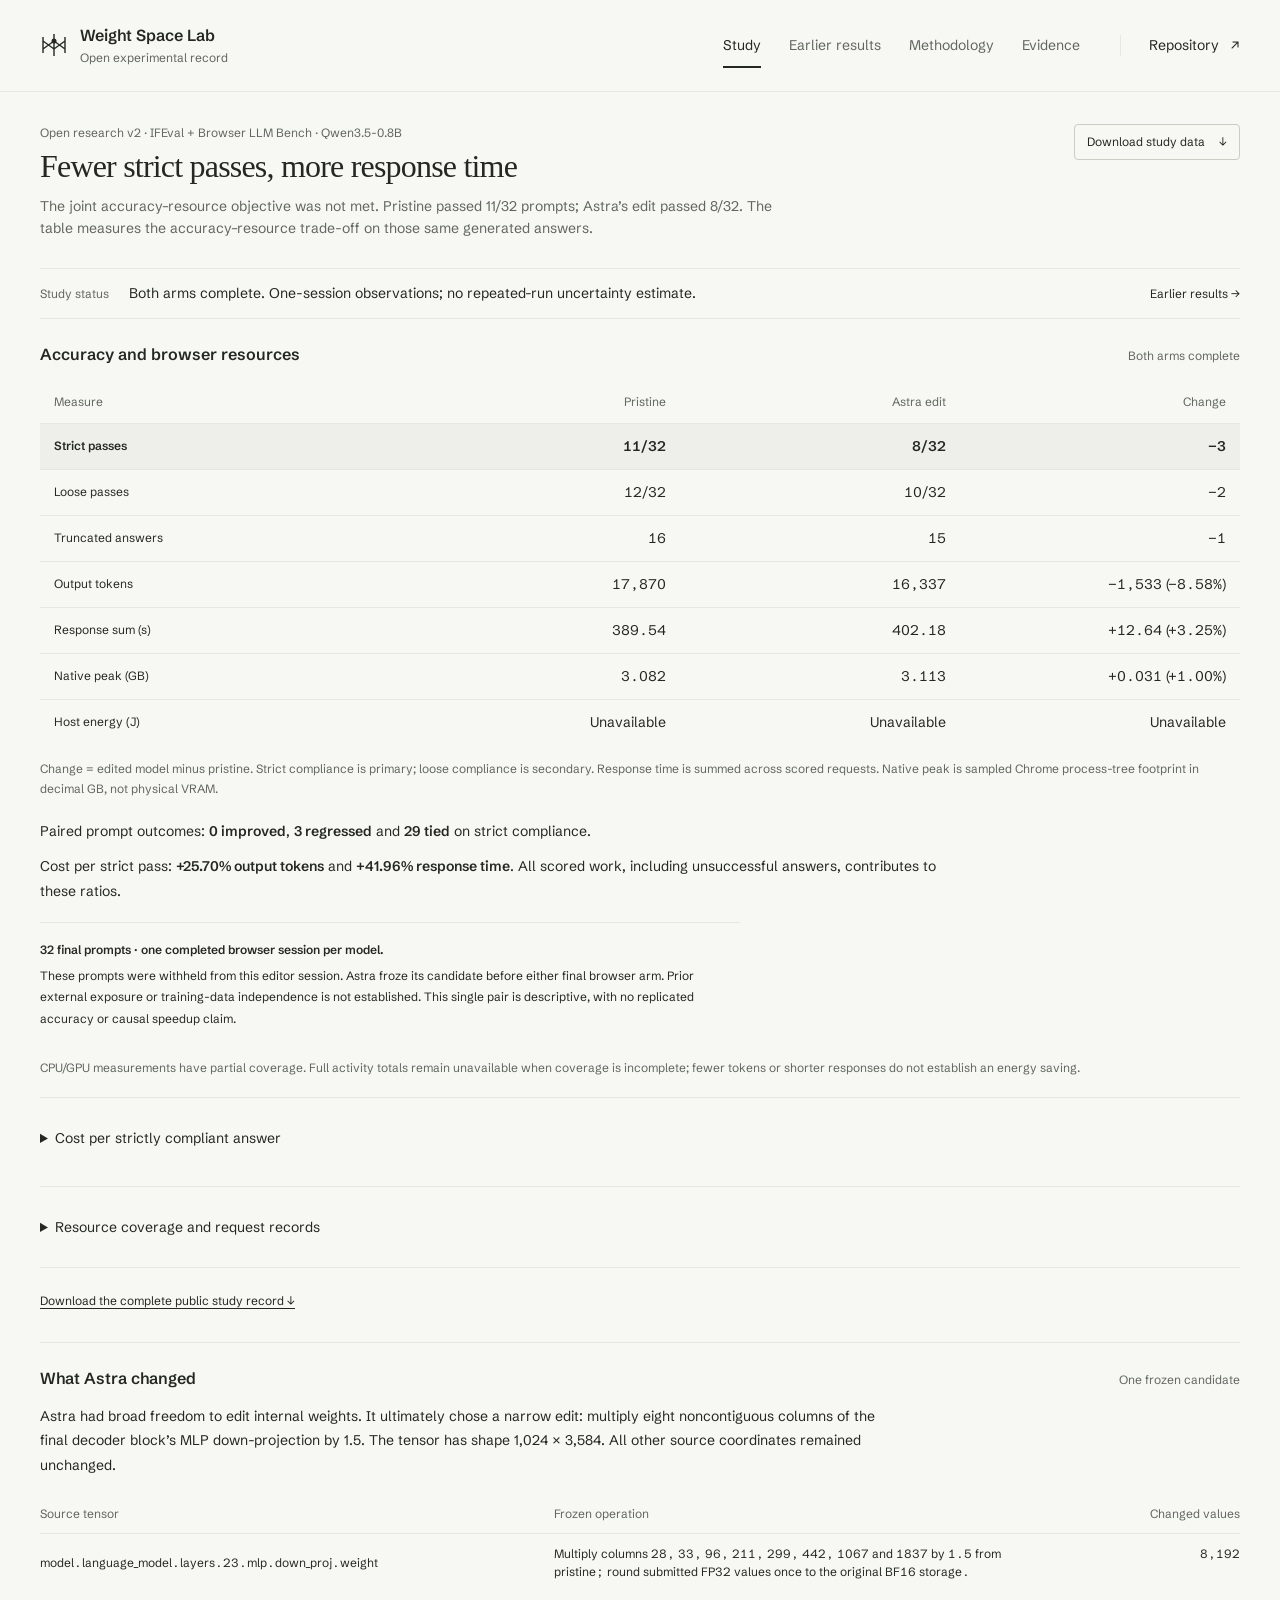
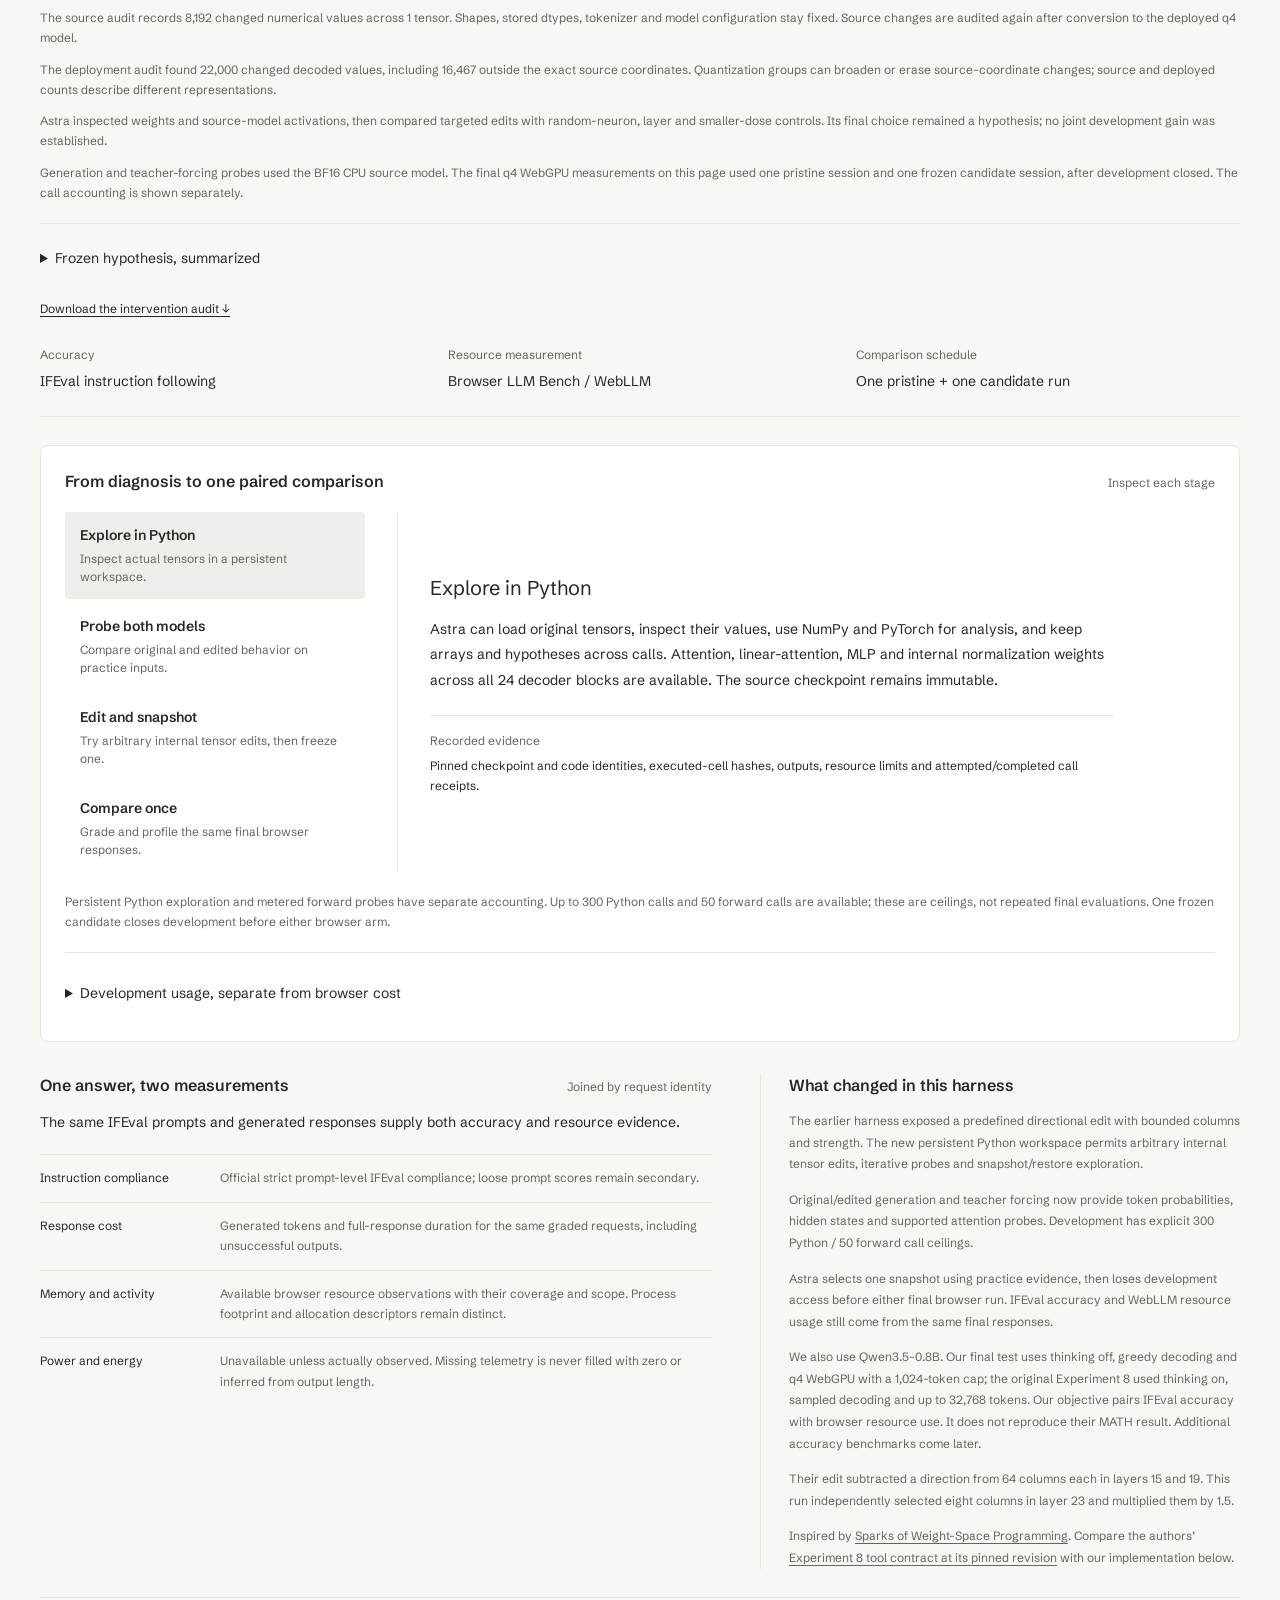
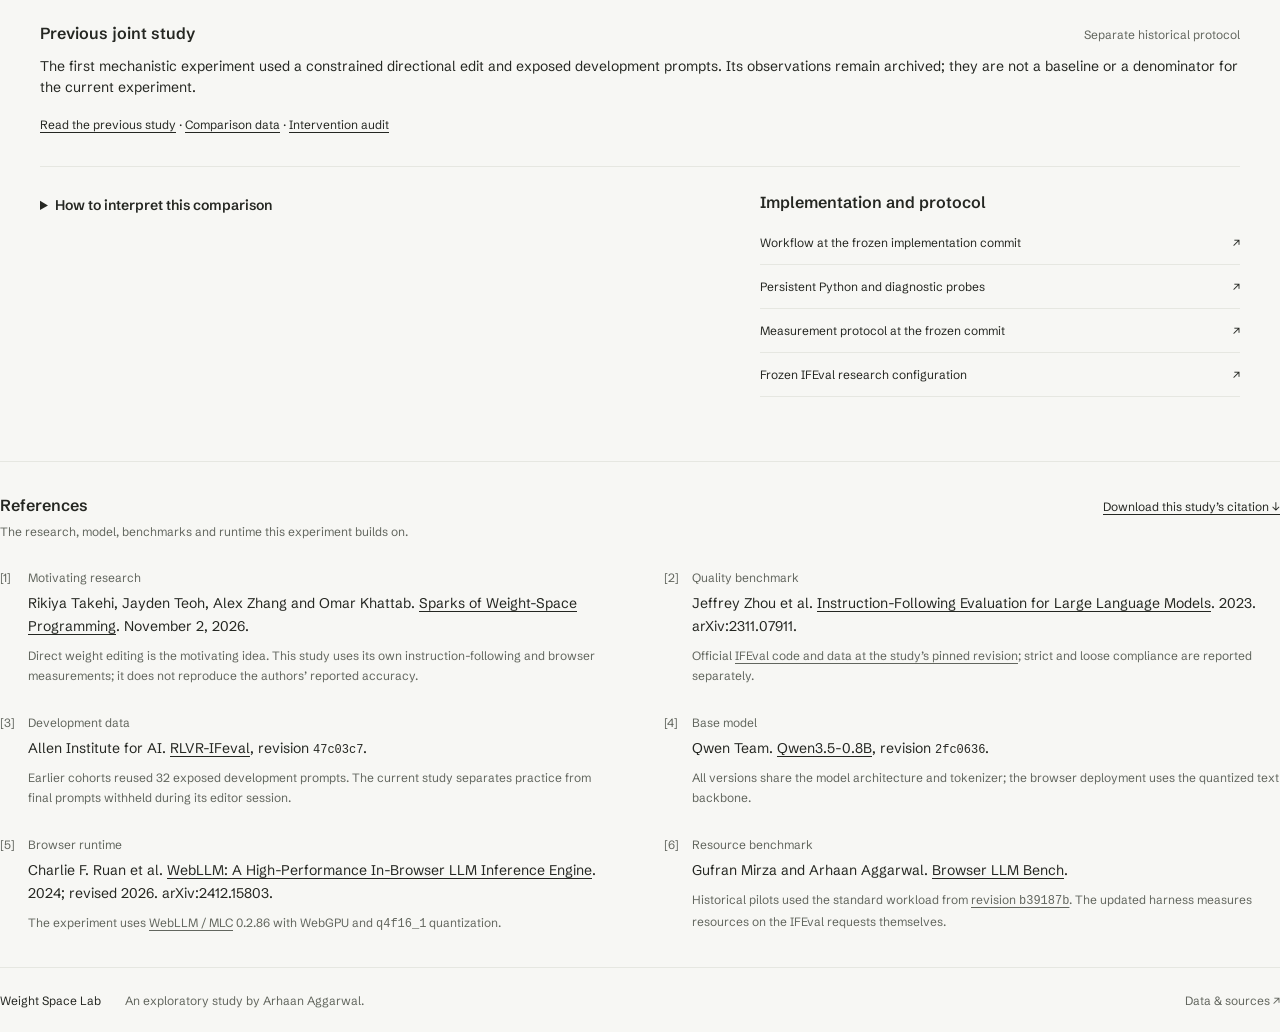
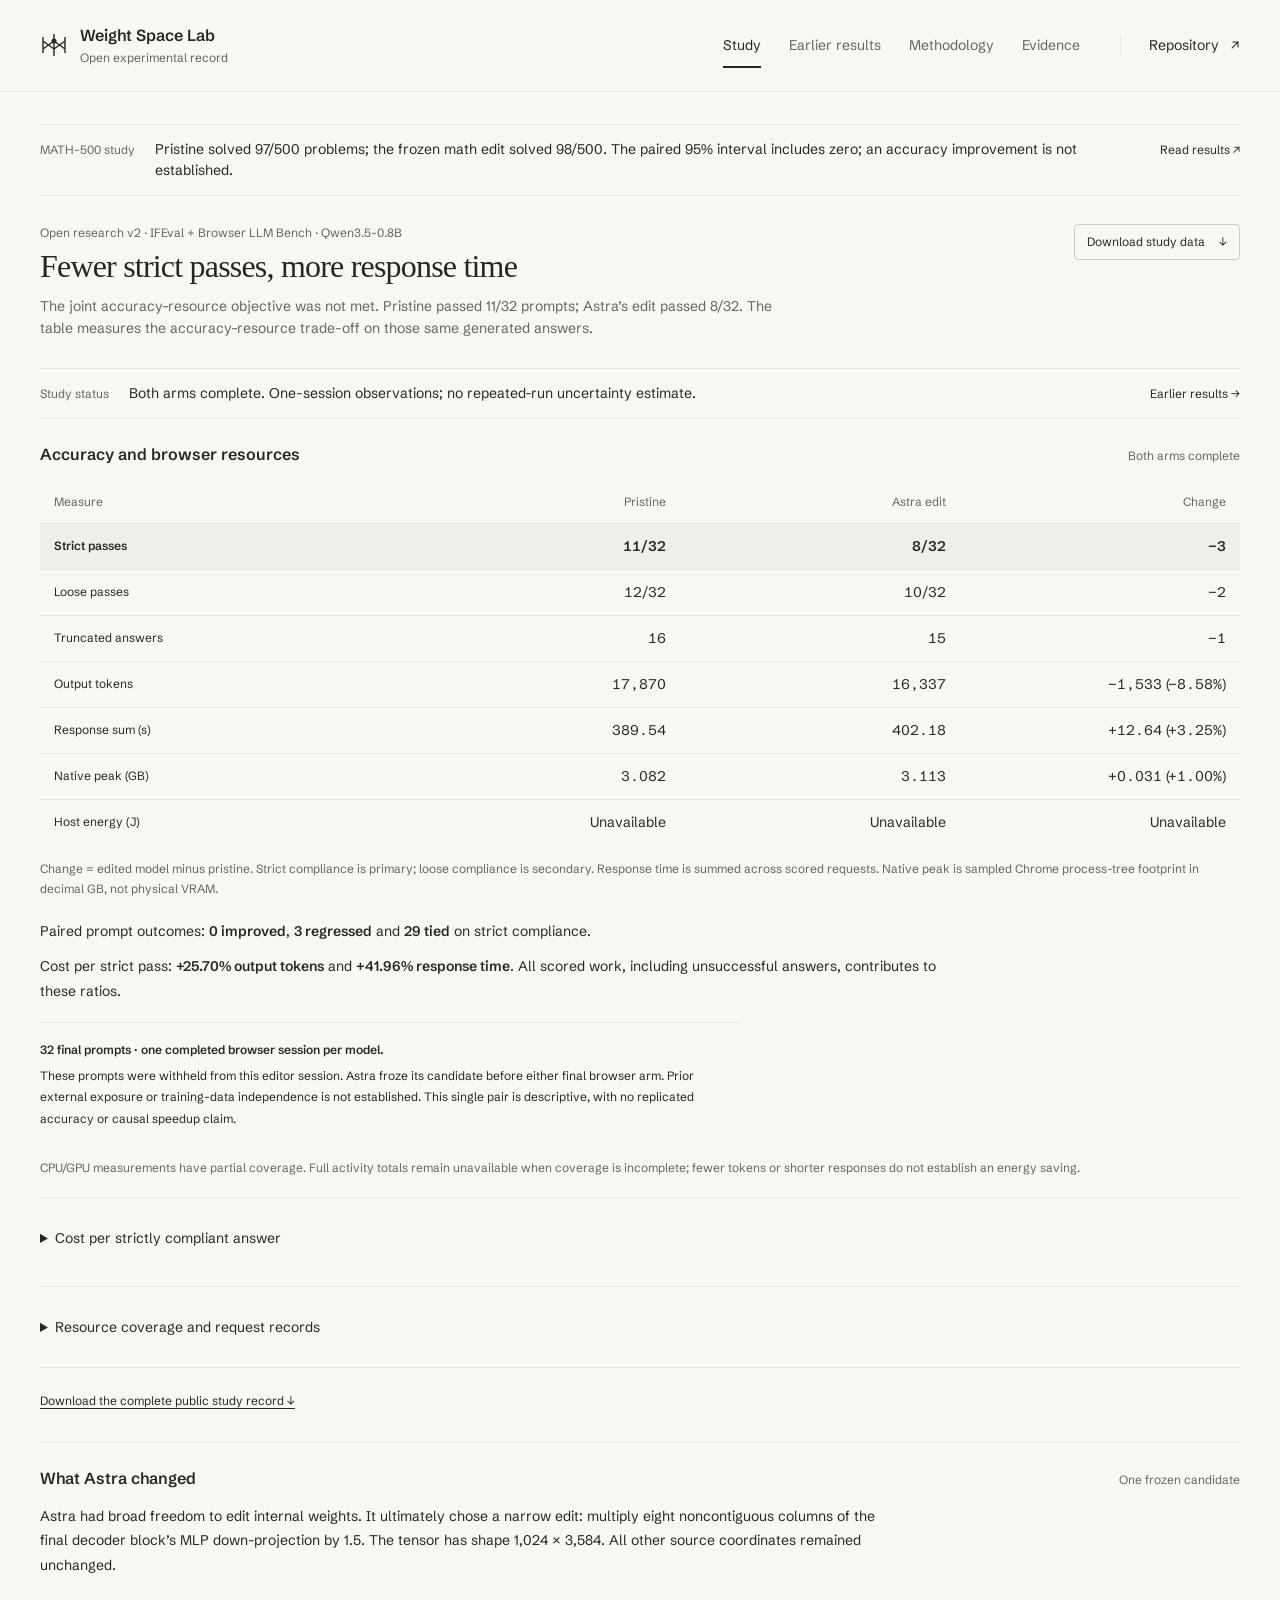
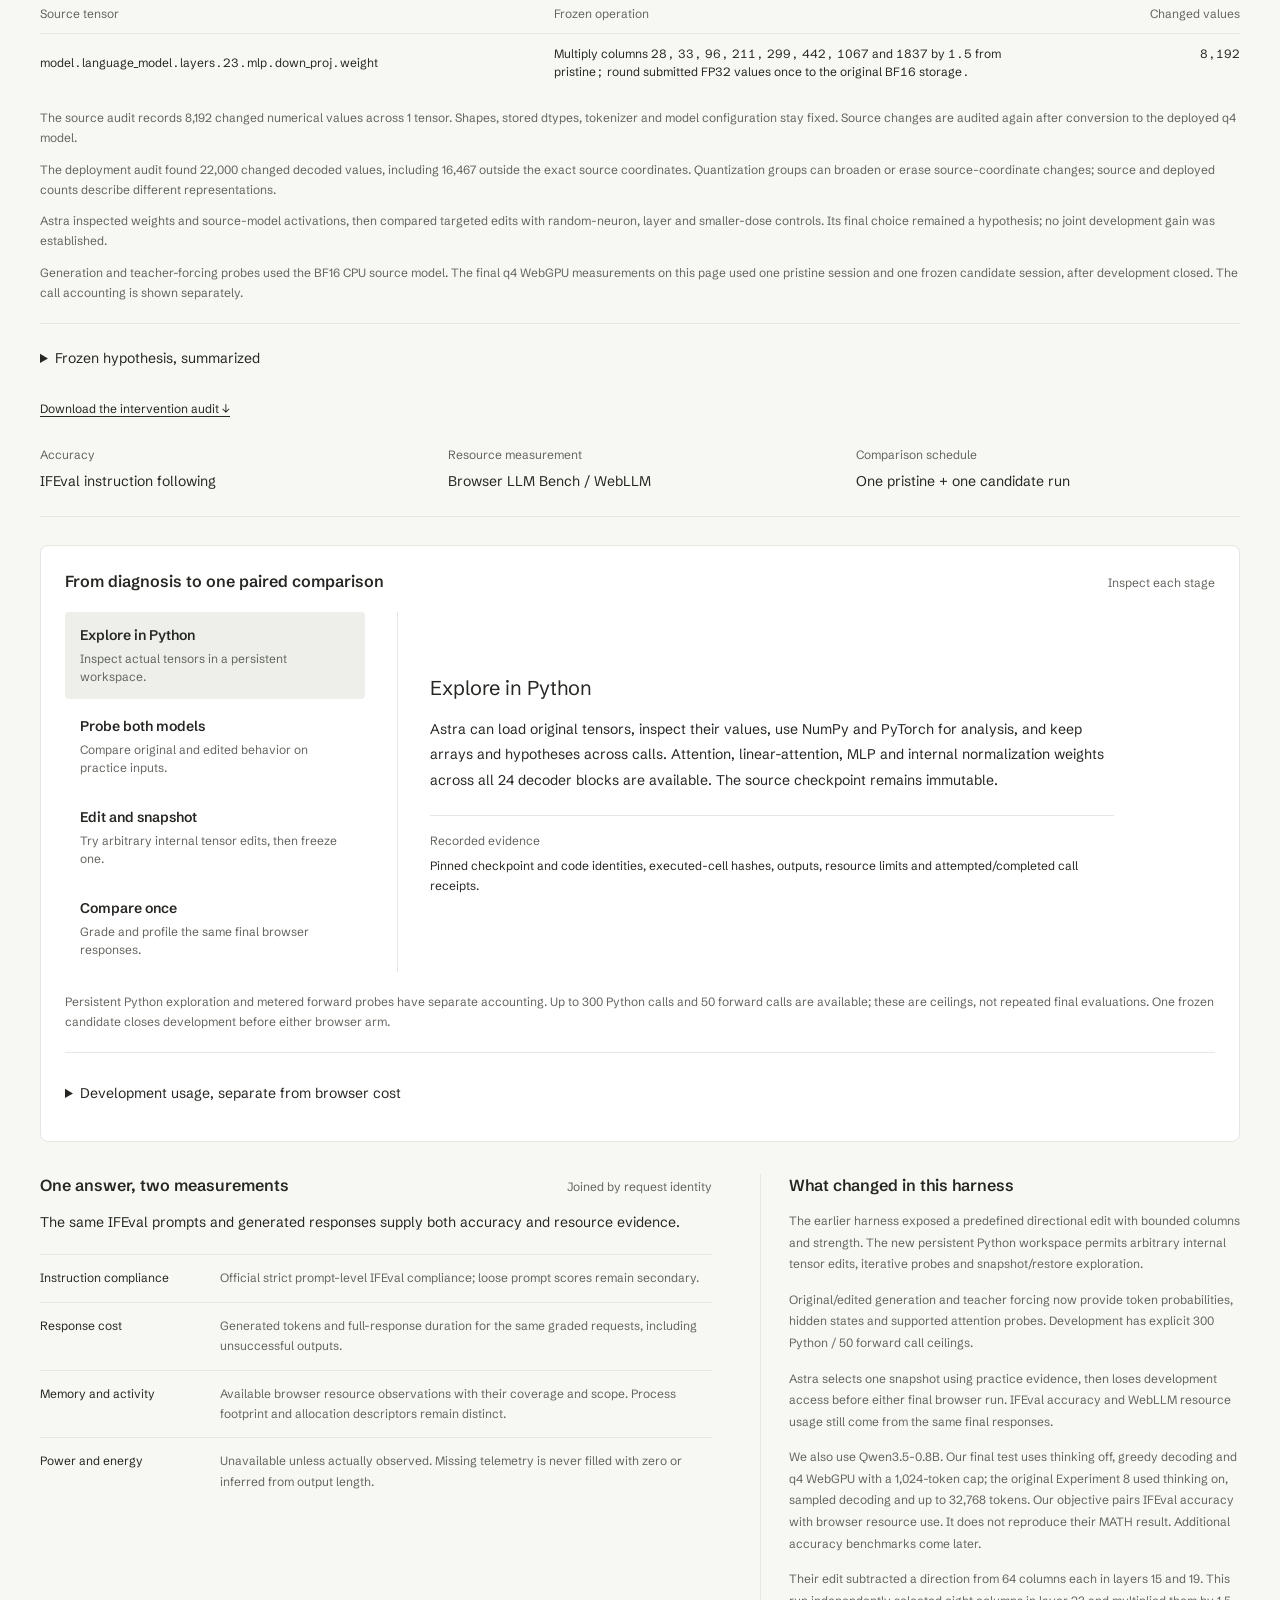
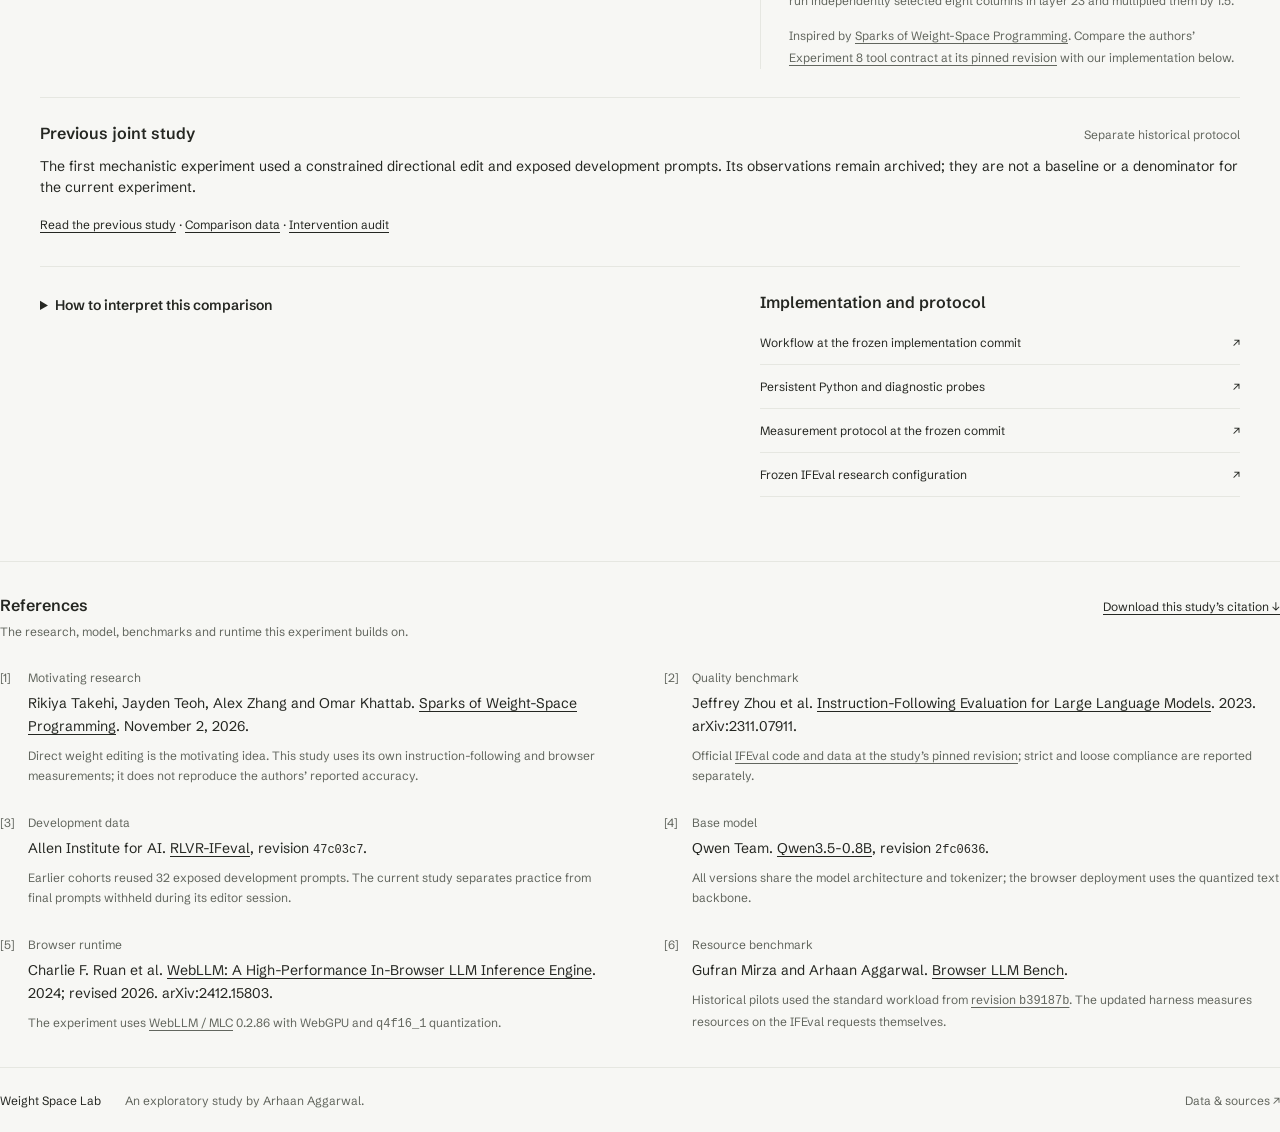
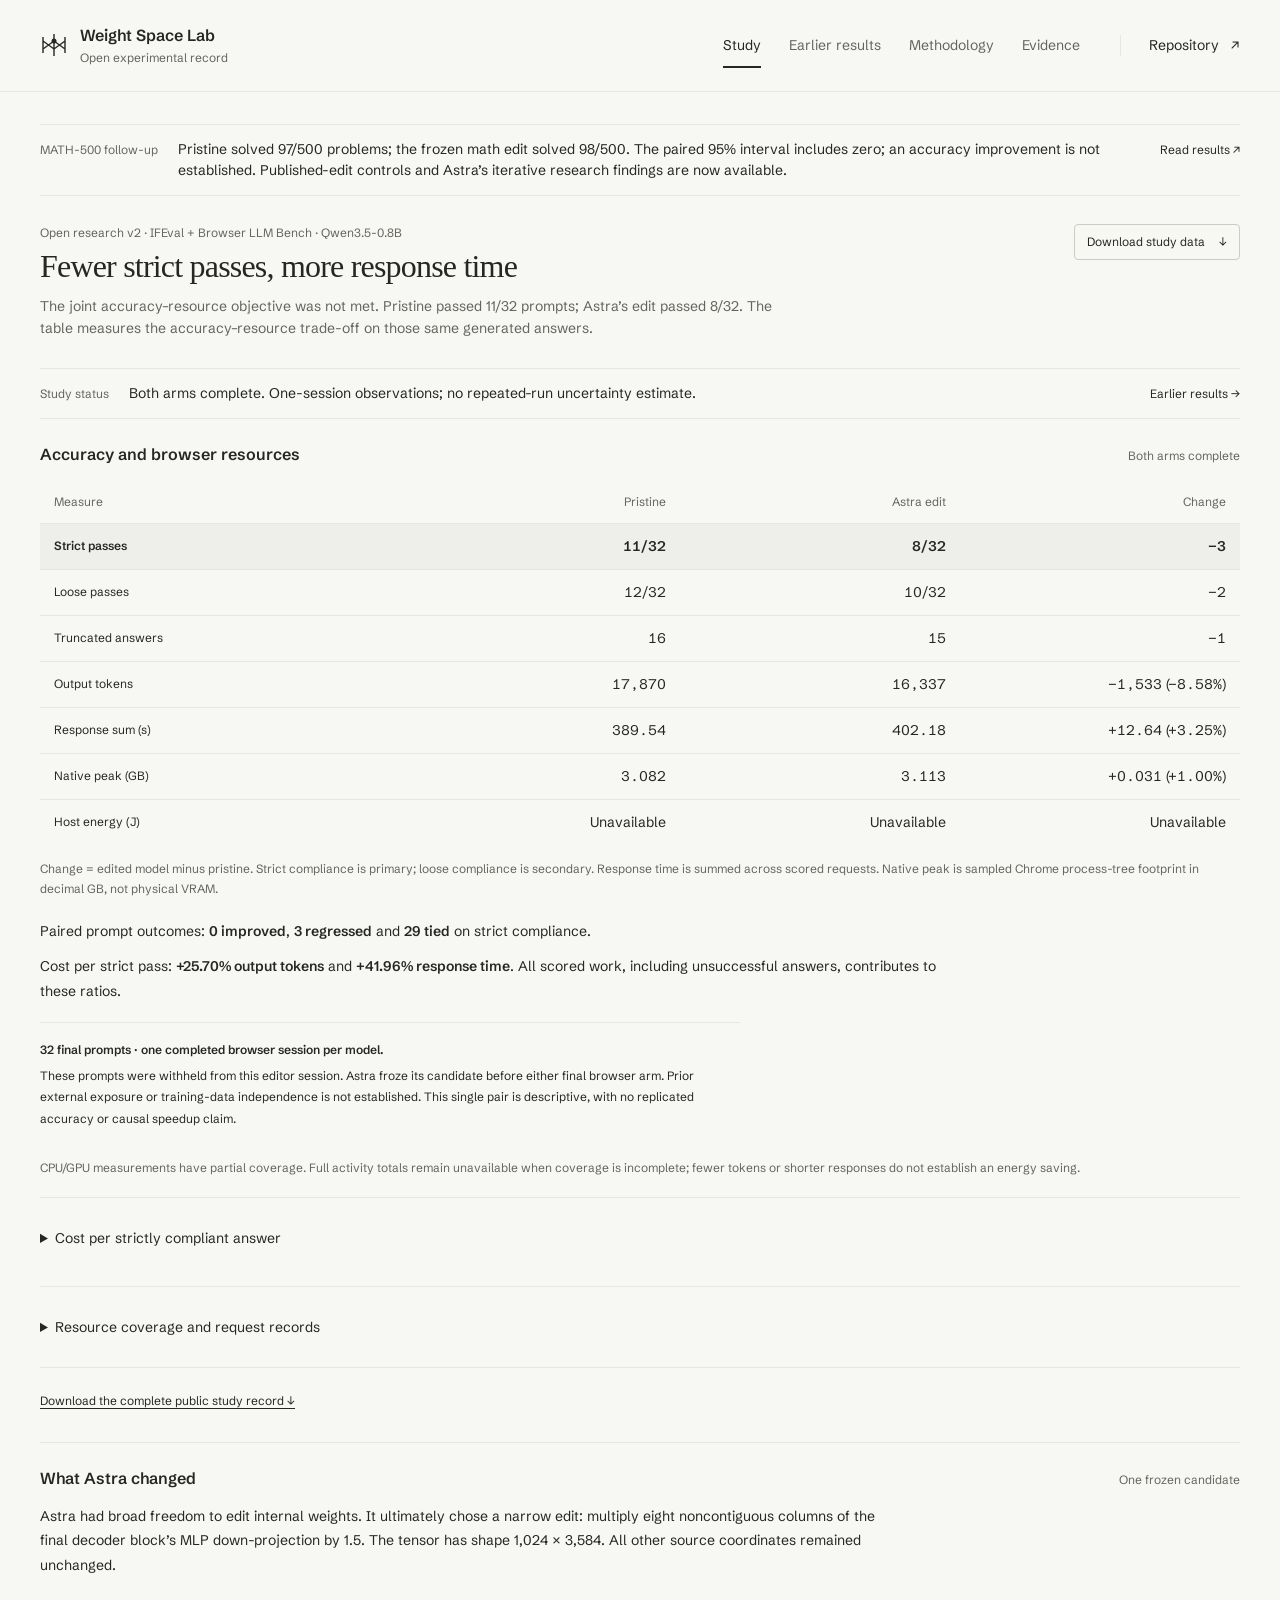
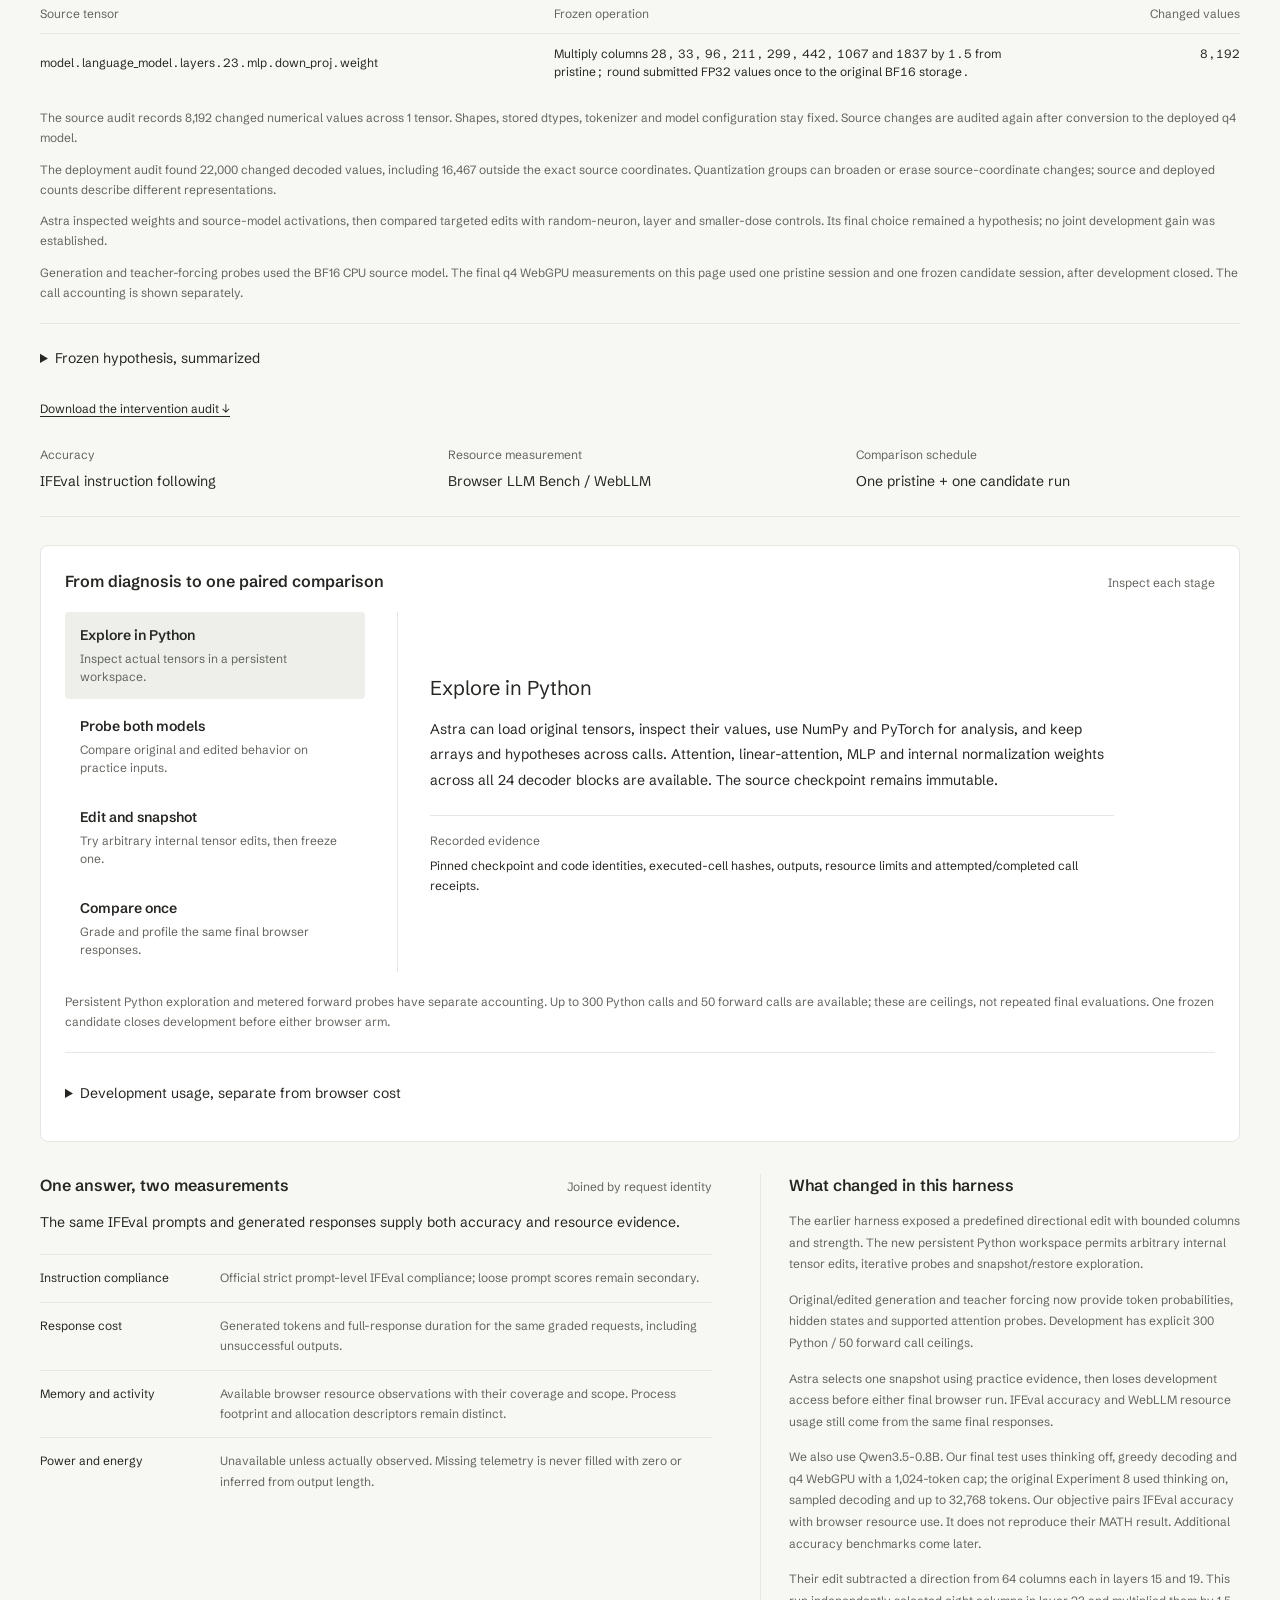
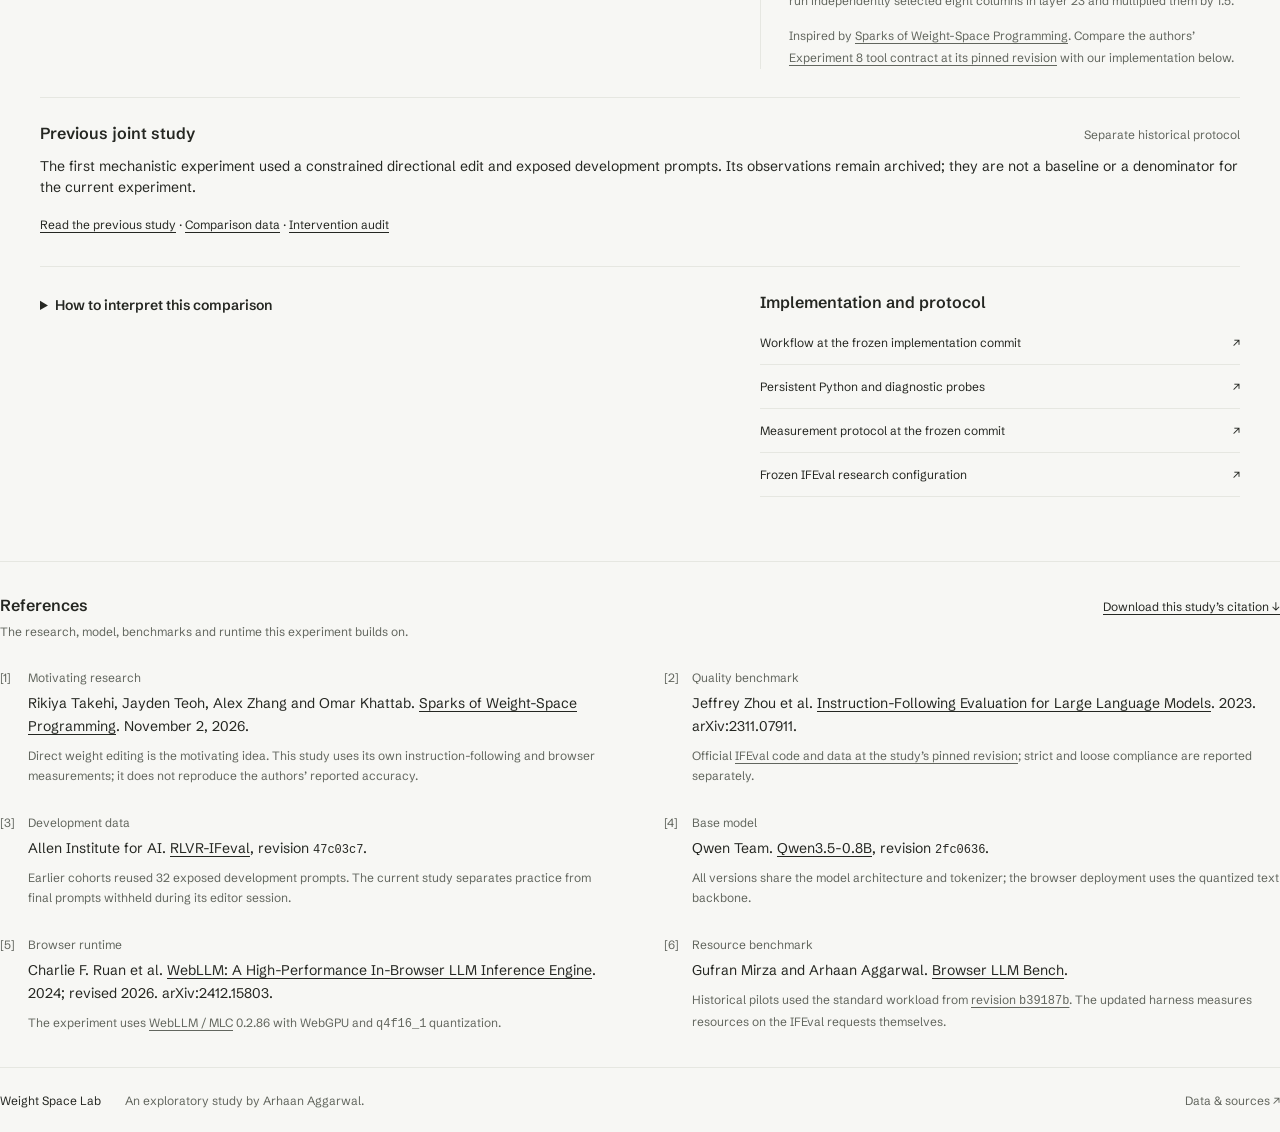
